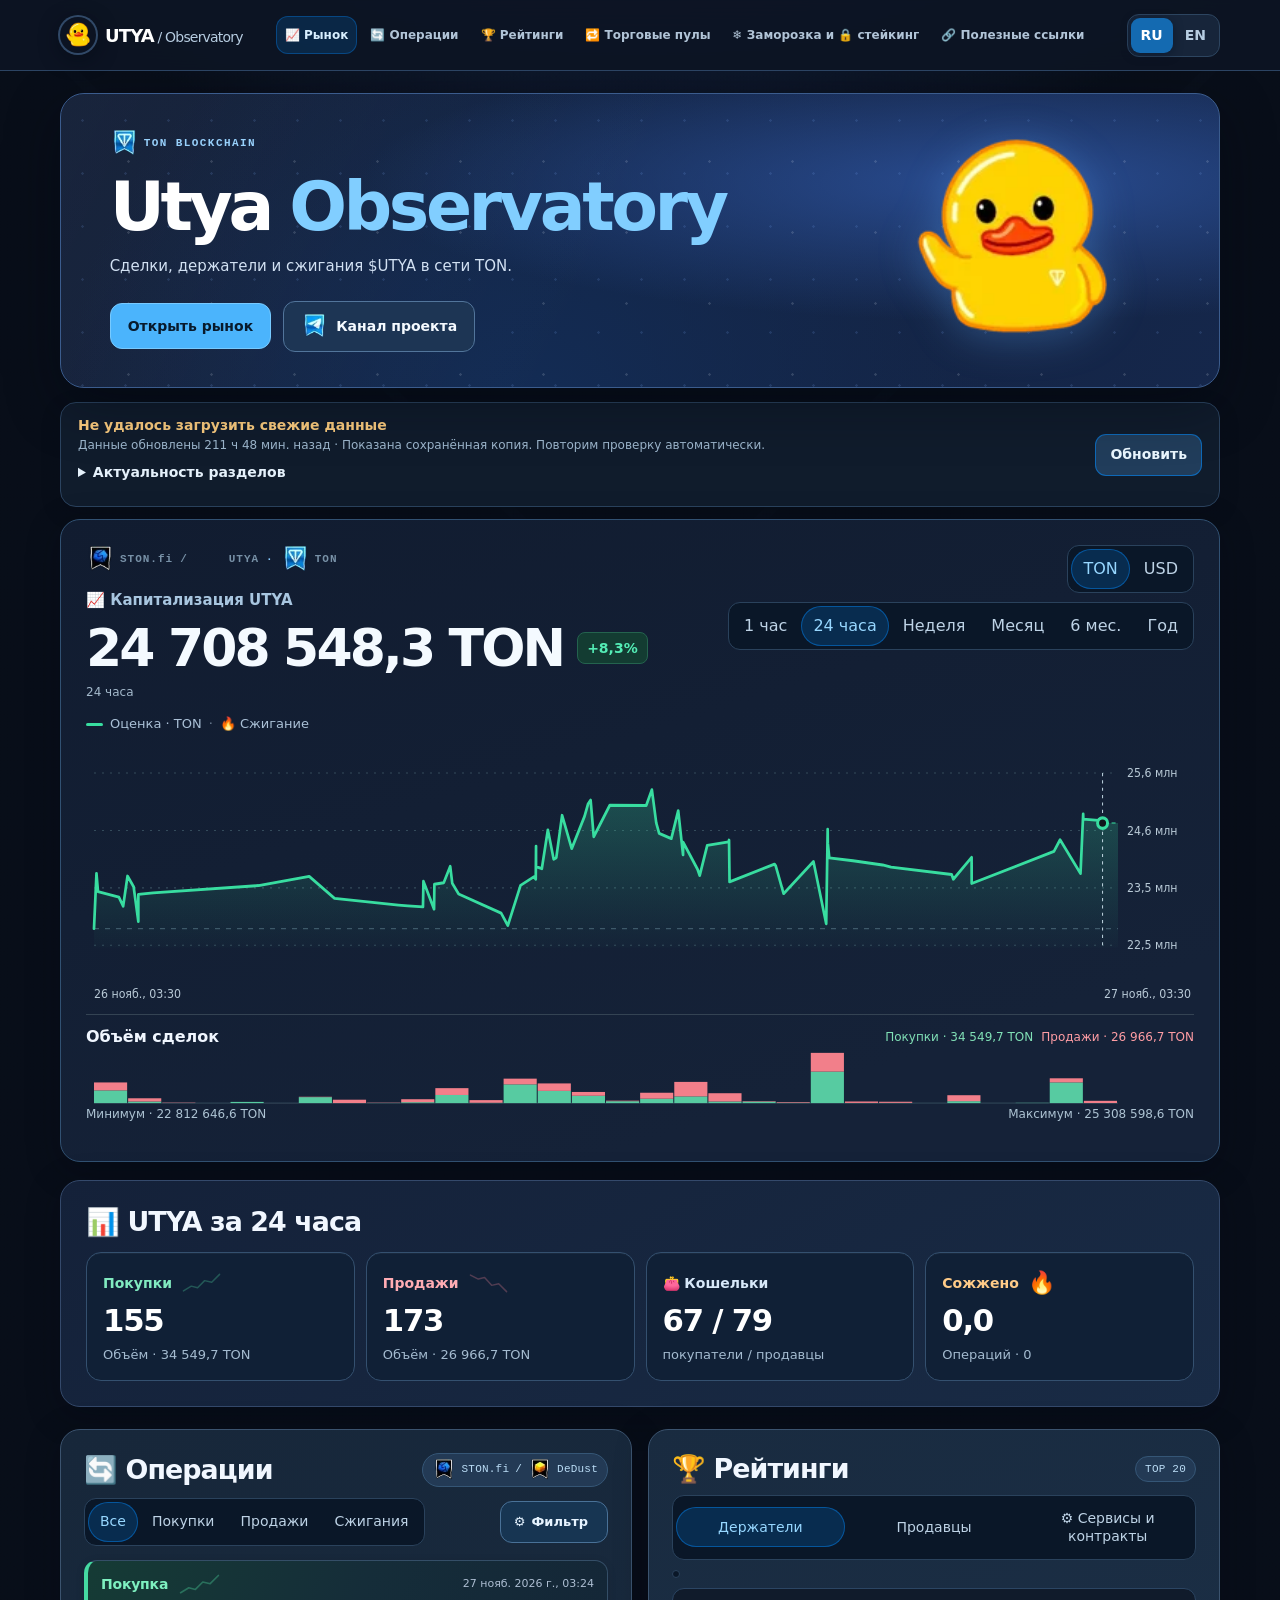
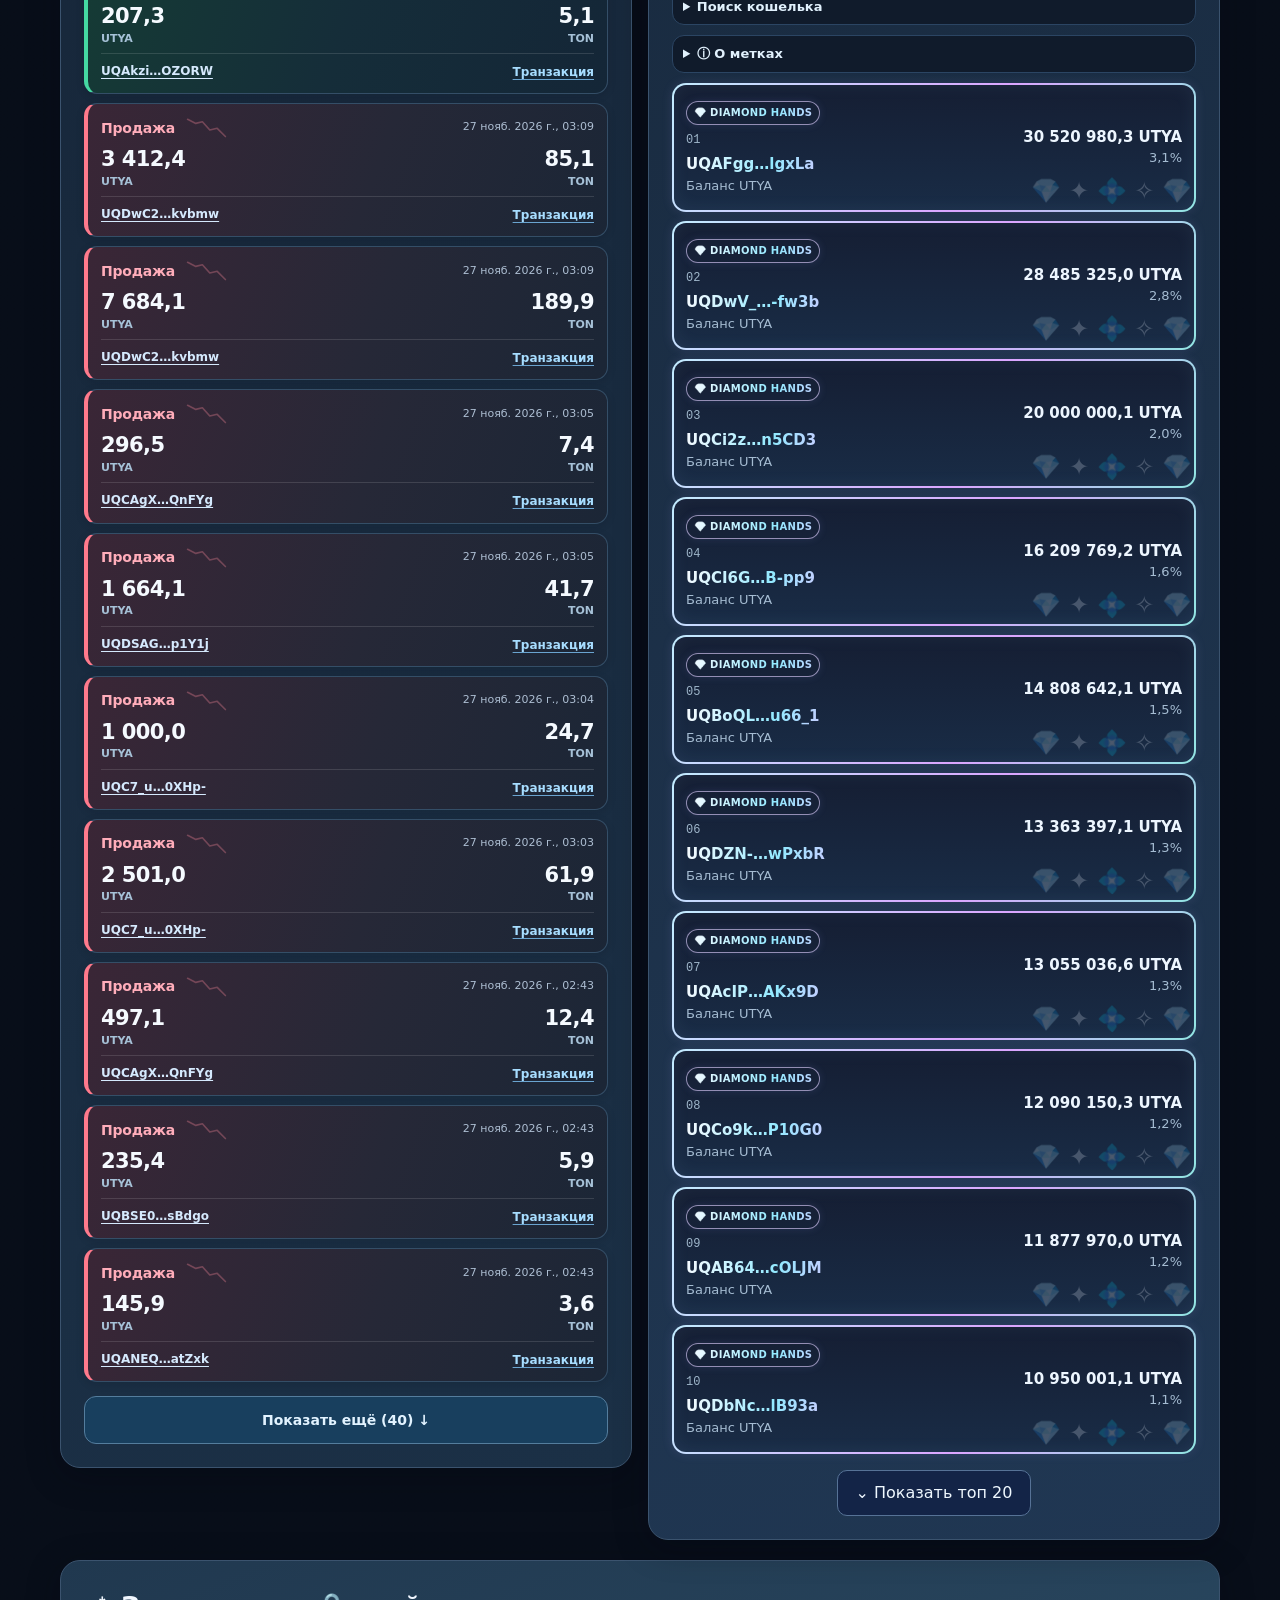
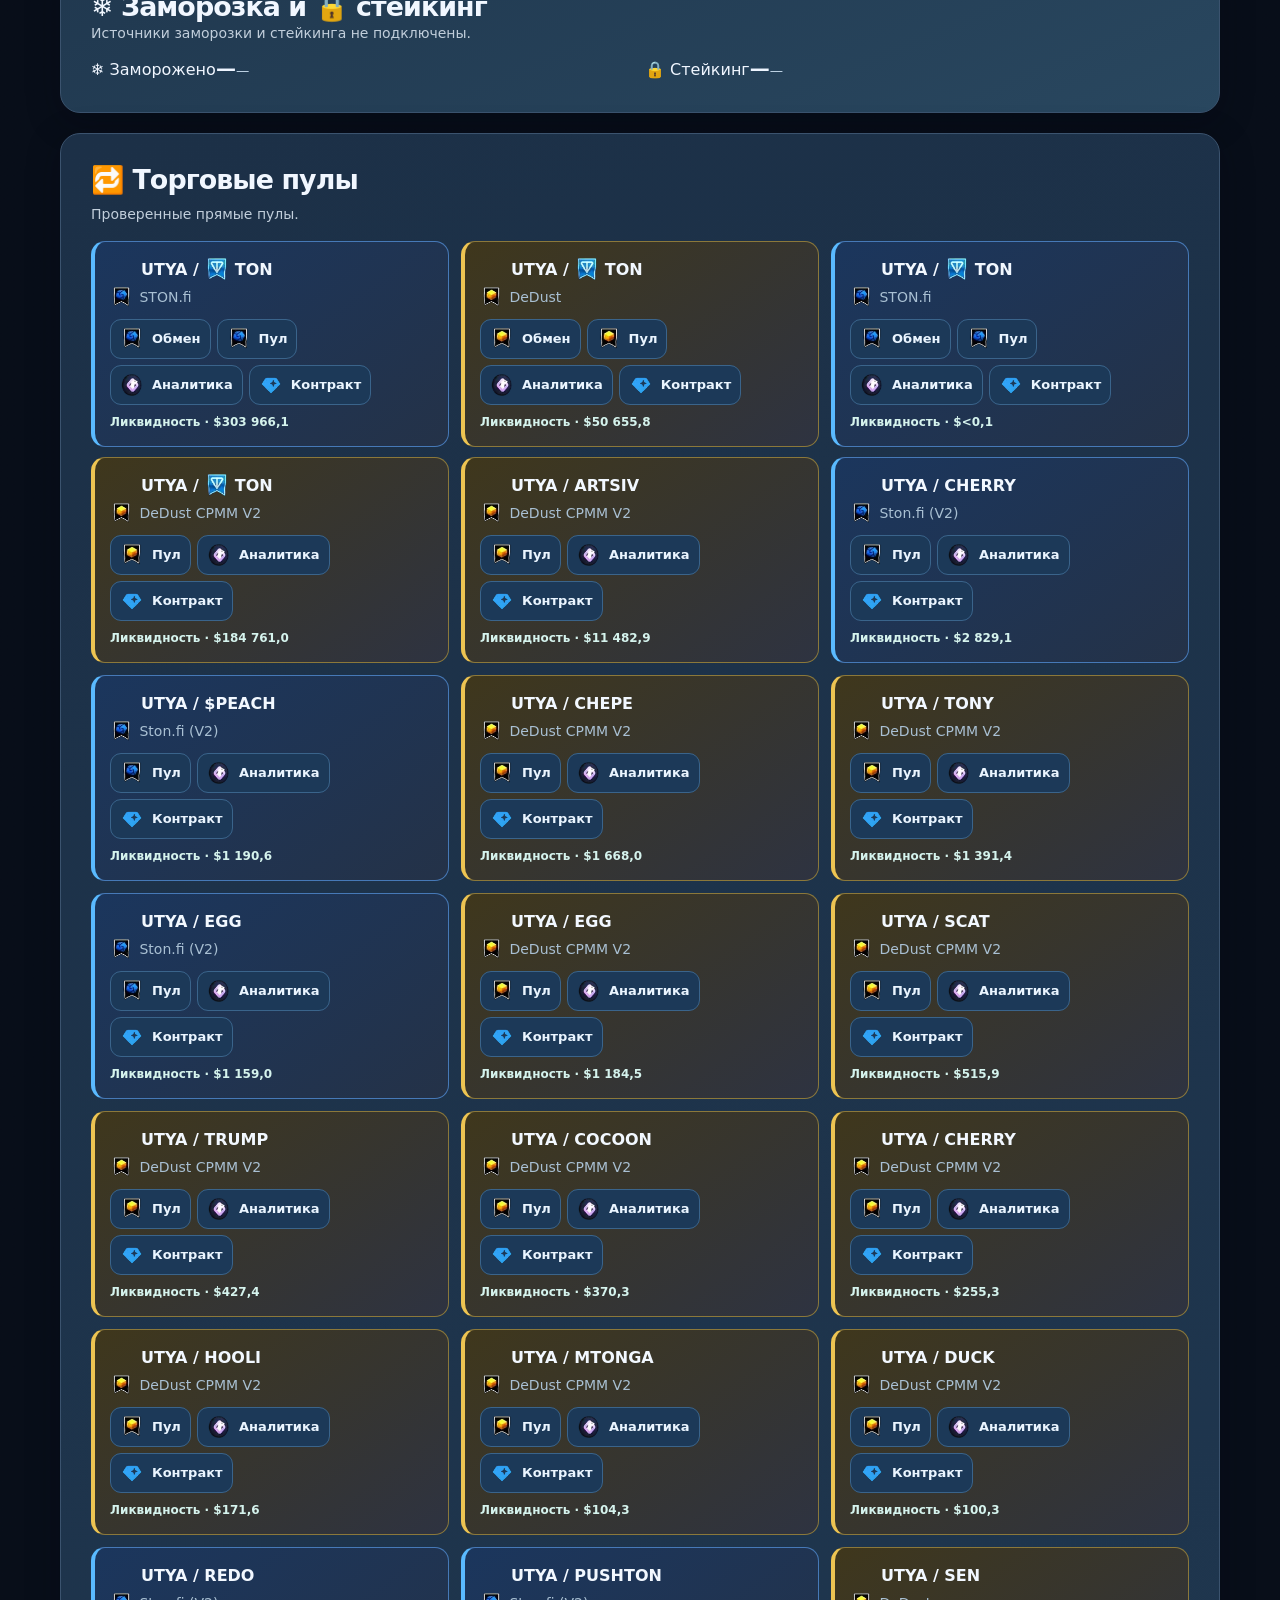
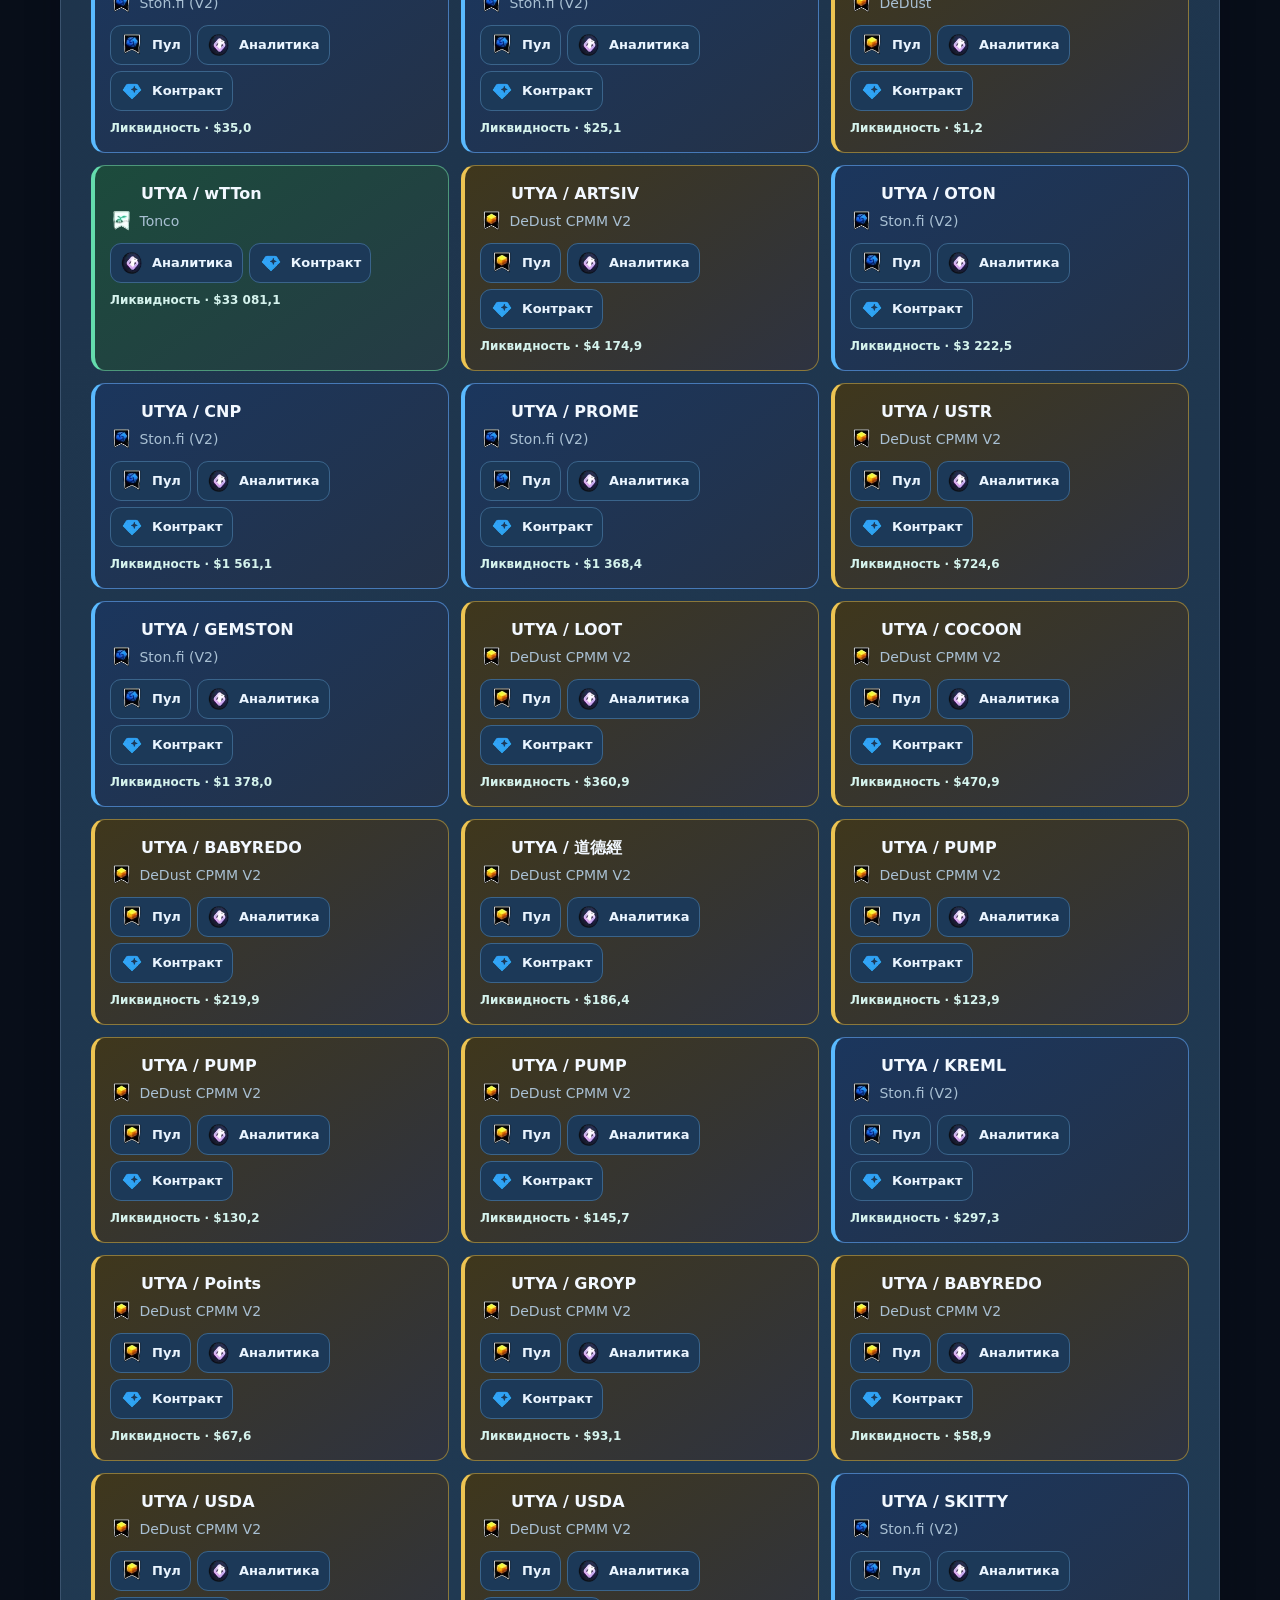
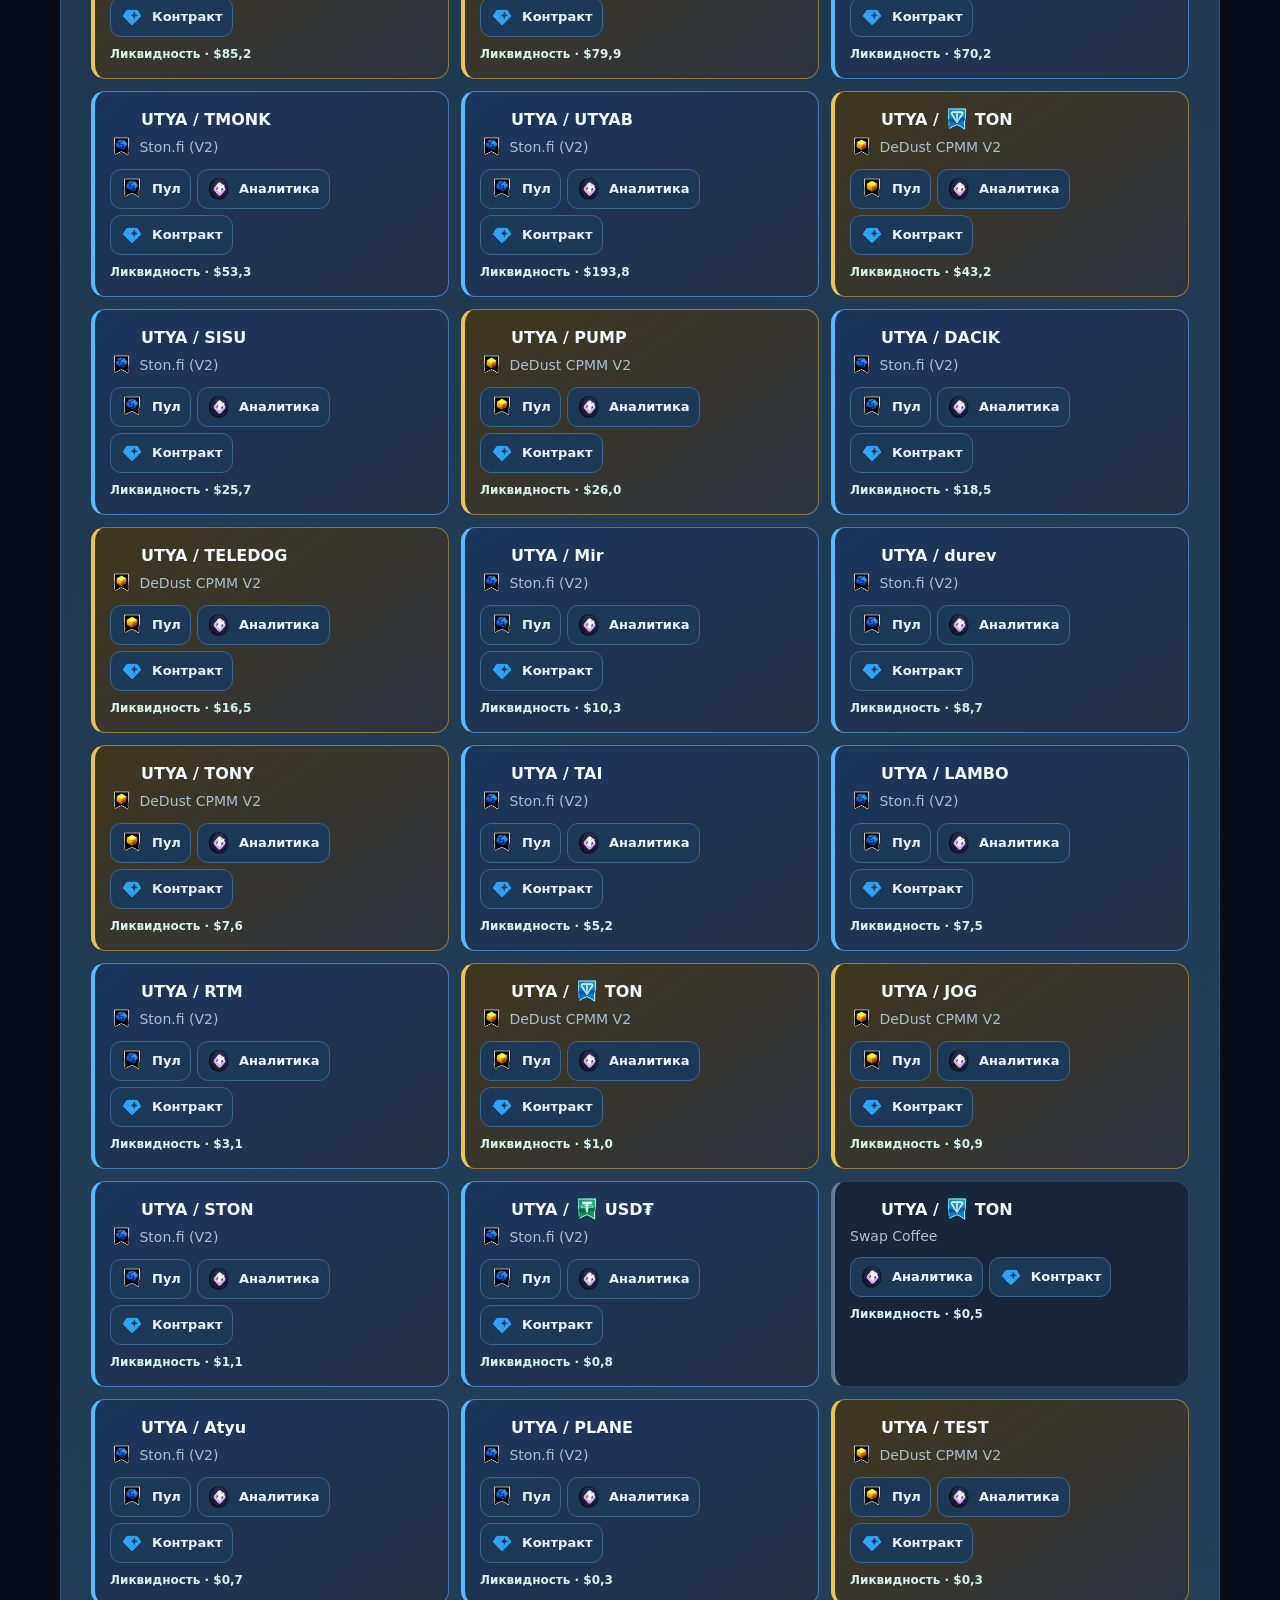
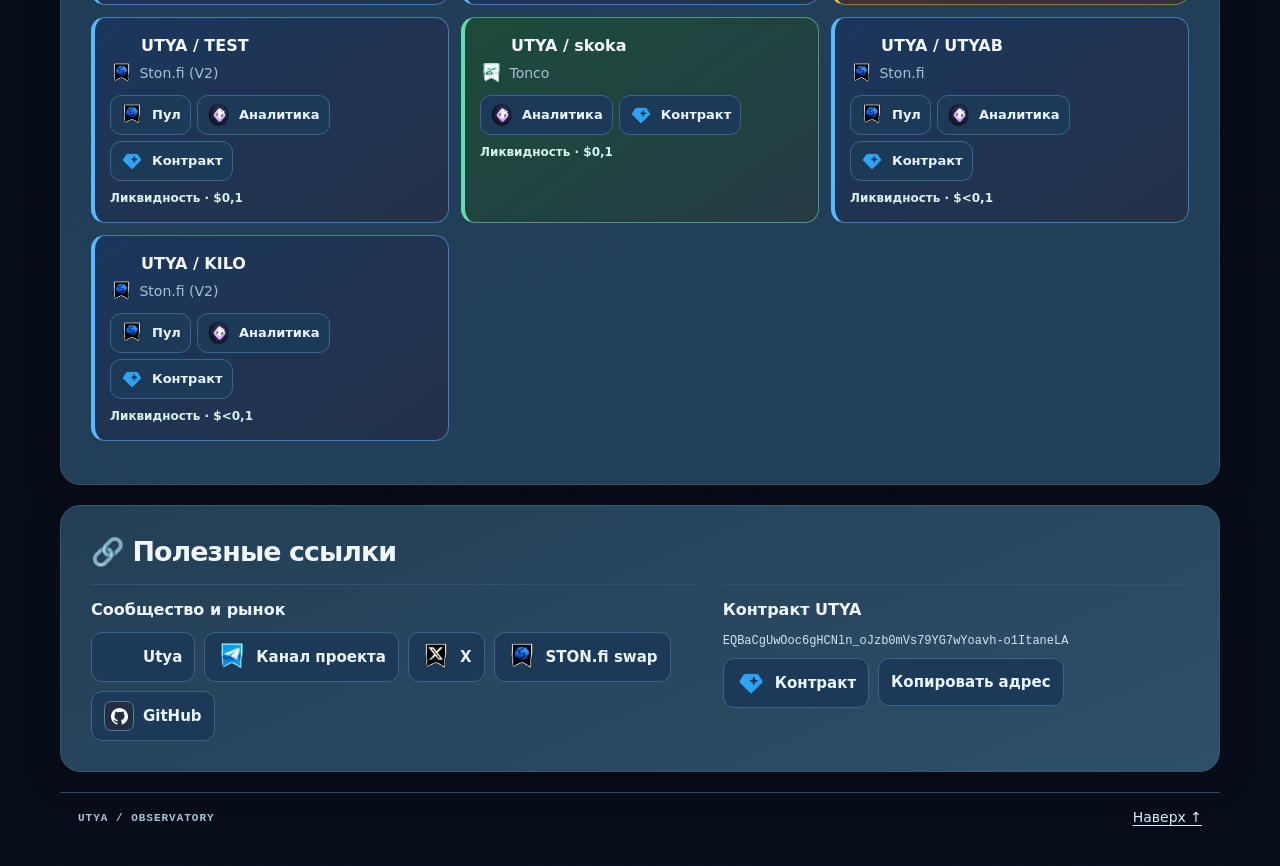
==== index.html @ 38c17029 "Fix UTYA root publication bundle and snapshot exports" ====
<!doctype html>
<html lang="ru"><head>
<meta charset="utf-8"><meta name="viewport" content="width=device-width,initial-scale=1">
<meta name="theme-color" content="#070d21"><meta name="description" content="UTYA Observatory — сделки STON.fi и DeDust, держатели и подтверждённые сжигания UTYA в сети TON.">
<title>Utya Observatory</title><style>:root{color-scheme:light;--ink:#101721;--muted:#536372;--paper:#f8fafc;--line:#cbd5df;--blue:#30a1f5;--link:#075d9b;--night:#090b0e;--graphite:#10151c;--green:#1e6b51;--red:#df0000;--orange:#975019;font:16px/1.5 system-ui,-apple-system,BlinkMacSystemFont,"Segoe UI",sans-serif;color:var(--ink);background:var(--night)}
*{box-sizing:border-box}
[hidden]{display:none!important}
html{scroll-behavior:smooth;scroll-padding-top:82px}
body{margin:0;background:var(--night)}
.wrap{width:min(1220px,calc(100% - 64px));margin-inline:auto}
h1,h2,h3,p{margin:0}
a{color:var(--link);text-underline-offset:3px}
a:hover{text-decoration:underline}
button{font:inherit;color:inherit;cursor:pointer}
a:focus-visible,button:focus-visible,summary:focus-visible,#plot svg:focus-visible{outline:3px solid #5692db;outline-offset:2px}
header{position:sticky;top:0;z-index:5;background:#090b0ef5;border-bottom:1px solid #283541;color:#f5f8fc}
.nav,.brand,nav,.langs,.tabs,.smallTabs,.introLinks,.eyebrow,.sectionHeading,.chartCaption,footer,.graphTop{display:flex;align-items:center}
.nav{min-height:65px;gap:20px;justify-content:space-between}
.brand{gap:9px;color:#fff;text-decoration:none}
.brand svg{width:36px;height:36px}
.brand strong{font-size:19px;letter-spacing:-.055em}
.brand span{font-weight:500;color:#c3cbd5}
.brand:hover{text-decoration:none}
nav{gap:5px}
nav a,.langs button{font-size:14px;font-weight:650}
nav a{color:#b4c0ce;padding:9px 11px;text-decoration:none;border-radius:8px}
nav a.on,nav a:hover{color:white;background:#203347;text-decoration:none}
.langs,.tabs,.smallTabs{background:#e5edf4;border-radius:10px;padding:3px;gap:2px;width:fit-content;max-width:100%;flex-wrap:wrap}
.langs button,.tabs button,.smallTabs button{border:none;padding:7px 10px;background:transparent;color:#364c61;border-radius:7px;line-height:1.35}
.langs .on,.tabs .on,.smallTabs .on{background:#114c79;color:white}
.hero{margin:20px 0 16px;position:relative;isolation:isolate;overflow:hidden;display:flex;align-items:center;min-height:192px;border-radius:20px;border:1px solid #293746;background:radial-gradient(ellipse at 88% 70%,#153650 0%,transparent 53%),#0b0d10;color:#fff}
.herotext{position:relative;z-index:1;padding:27px clamp(20px,3vw,44px);max-width:66%}
.eyebrow,.tag,footer>span{font-family:ui-monospace,Consolas,monospace;font-size:11px;font-weight:650;letter-spacing:.09em}
.eyebrow{gap:8px}
.eyebrow i{width:7px;height:7px;background:#468ec6;border-radius:50%}
.hero .eyebrow{color:#b9c9d9}
.hero .eyebrow i{background:var(--blue)}
h1{font-size:clamp(38px,4.6vw,68px);letter-spacing:-.07em;line-height:1.05;margin:7px 0 8px}
h1 em{font-family:Georgia,"Times New Roman",serif;font-weight:normal;letter-spacing:-.055em;color:#a1d6ff}
.hero p{color:#c9d5e1;font-size:15px}
.heroArt{position:absolute;inset:0 0 0 auto;width:41%;display:grid;align-items:center;pointer-events:none}
.heroArt svg{width:100%;height:100%;max-height:250px}
.introLinks{margin-top:17px;gap:10px}
.introLinks a,.more{border:1px solid #9daebf;border-radius:8px;padding:7px 12px;text-decoration:none;font-weight:650;font-size:14px}
.introLinks a{color:#f0f6ff;border-color:#536779}
.introLinks a:first-child{color:#081624;background:var(--blue);border-color:var(--blue)}
.introLinks a:hover,.more:hover{box-shadow:inset 0 0 0 1px currentColor}
.panel{background:var(--paper);border:1px solid var(--line);border-radius:17px;padding:clamp(16px,2vw,25px);min-width:0}
.graphTop,.sectionHeading,footer{justify-content:space-between;gap:12px}
.graphTop{align-items:flex-start}
.graph .eyebrow{color:#b6c8d9}
.graph .eyebrow span{color:#7891a7}
.graph h2{font-weight:550;color:var(--muted);font-size:16px;margin-top:12px}
.price{font-size:clamp(27px,3.2vw,44px);line-height:1.12;letter-spacing:-.05em;font-variant-numeric:tabular-nums;font-weight:730}
.chartCaption{font-size:13px;color:var(--muted);gap:7px;margin-top:13px}
.lineKey{width:17px;height:3px;border-radius:3px;background:var(--blue)}
.sep{color:#6f8196}
#plot{margin:6px 0;min-height:183px}
#plot svg{width:100%;height:183px;display:block;touch-action:pan-y}
#plot text{font:11px system-ui,sans-serif;fill:#b6c6d6}
.marker{cursor:pointer}
.marker:focus{outline:2px solid var(--orange)}
#readout{font-size:14px;font-variant-numeric:tabular-nums;min-height:24px;color:var(--ink)}
.note,.description,.resources p{font-size:14px;color:var(--muted);overflow-wrap:anywhere}
.note{font-size:12px}
.description{margin:8px 0}
.summary{margin:18px 0 22px}
.summary h2,.panel h2:not(.graph h2){font-size:clamp(20px,2.1vw,27px);letter-spacing:-.045em;line-height:1.2}
.summary .sectionHeading{margin-bottom:9px}
.tag{color:#3e5061;background:#e2ebf4;border-radius:20px;padding:4px 9px;white-space:nowrap;font-weight:500;letter-spacing:.02em}
#stats{display:grid;grid-template-columns:repeat(4,minmax(0,1fr));gap:10px}
.stat{background:var(--paper);border:1px solid var(--line);border-radius:13px;padding:13px 15px;min-width:0}
.stat b,.stat small,.stat span{display:block}
.stat b{font-size:clamp(20px,2.1vw,31px);line-height:1.3;font-variant-numeric:tabular-nums;overflow-wrap:anywhere;letter-spacing:-.04em}
.stat small{font-size:13px;color:var(--muted)}
.stat span{font-size:14px;font-weight:670}
.buy{color:var(--green)}
.sell{color:var(--red)}
.burn{color:var(--orange)}
.columns{display:grid;grid-template-columns:1fr 1fr;gap:16px;align-items:start}
.columns .tabs{margin:10px 0}
.columns .tabs button,.smallTabs button{font-size:14px}
.smallTabs:not(:empty){margin-bottom:8px}
#feedNote,#rankNote{margin-bottom:8px}
.row{display:grid;grid-template-columns:minmax(0,1fr) auto;gap:10px;border-top:1px solid #dce3eb;padding:10px 0;align-items:center}
.row>div{min-width:0}
.row>div:last-child{text-align:right}
.row b,.row small{display:block;font-variant-numeric:tabular-nums}
.row small{color:var(--muted);font-size:13px}
.row a{overflow-wrap:anywhere}
.row b{font-size:15px;line-height:1.45}
.row .badge{display:inline-block;padding:1px 6px;font-size:12px;border-radius:5px;margin-right:6px}
.badge.buy{background:#e0f3e8}
.badge.sell{background:var(--red);color:white}
.badge.burn{background:#ffead4}
.position{color:var(--muted);font:12px ui-monospace,monospace;margin-right:8px}
.empty{padding:16px 0;color:var(--muted)}
.more{background:#eaf1f7;color:#144b72}
.more[hidden]{display:none}
#more{margin-top:8px;width:100%}
.resources{margin:20px 0}
.resourcesGrid{display:grid;grid-template-columns:1.15fr 1.2fr 1fr;gap:24px;margin-top:16px}
.resources h3{font-size:16px;margin-bottom:6px}
.resourceList{display:flex;gap:8px 13px;flex-wrap:wrap}
.resourceList,.contract{margin-top:8px;font-size:14px}
.contract{display:block;overflow-wrap:anywhere;font-family:ui-monospace,monospace;margin-bottom:10px}
.resourcesGrid article{min-width:0}
summary{cursor:pointer;font-weight:600}
footer{padding:16px 0 25px}
footer a{font-size:14px}
@media(max-width:800px){.wrap{width:calc(100% - 28px)}
.nav{display:grid;grid-template-columns:1fr auto;gap:0;padding-top:6px}
.langs{grid-column:2;grid-row:1}
.brand{grid-column:1;grid-row:1}
nav{grid-column:1/-1;justify-content:space-between;gap:0}
nav a{padding:7px 5px;font-size:13px}
html{scroll-padding-top:98px}
.columns{grid-template-columns:1fr}
.heroArt{width:35%;opacity:.82}
.herotext{max-width:73%;padding:19px}
.hero{min-height:180px}
.graphTop{flex-wrap:wrap}
.resourcesGrid{grid-template-columns:1fr 1fr}

#stats{grid-template-columns:repeat(2,minmax(0,1fr))}}
@media(max-width:500px){.wrap{width:calc(100% - 20px)}
.hero{margin-top:10px}
.herotext{max-width:100%;padding:16px}
.heroArt{width:35%;inset:auto 0 0 auto;height:78px}
.hero p{max-width:96%;font-size:14px}
.introLinks{max-width:76%;gap:6px;flex-wrap:wrap}
.introLinks a{font-size:13px;padding:6px 8px}
.graphTop{gap:10px}
.tabs button{padding:6px 8px}
.stat{padding:10px}
.stat small{font-size:12px}
.row{gap:3px}
.row b{font-size:14px}
.row small{font-size:12px}
.resourcesGrid{grid-template-columns:1fr;gap:15px}
.resourcesGrid article+article{border-top:1px solid var(--line);padding-top:12px}}
@media(prefers-reduced-motion:reduce){html{scroll-behavior:auto}}

.walletLegend{font-size:13px;color:var(--muted);margin:4px 0}
.walletIdentity{display:inline-flex;align-items:baseline;flex-wrap:wrap;gap:2px 6px;max-width:100%;vertical-align:baseline}
.row .walletAddress{font-weight:700;text-decoration:underline;text-decoration-thickness:1px;text-underline-offset:3px}
.row .walletAddress.buy,.walletRole.buy{color:#126042}
.row .walletAddress.sell,.walletRole.sell{color:#df0000}
.row .walletAddress.burn,.walletRole.burn{color:#874305}
.row .walletAddress.neutral{color:#51615c}
.walletRole{font-size:11px;font-weight:600}
:is(.row,.walletResult) .domainBadge{font:600 11px/1.4 system-ui,sans-serif;letter-spacing:0;padding:2px 6px;border-radius:5px;overflow-wrap:anywhere;max-width:100%;display:inline-block}
.domainBadge.digits{color:#482e00;background:linear-gradient(110deg,#ffcc00 12%,#ffe173 34%,#fff9c0 46%,#ffd700 57%,#efb000 84%);background-size:220% 100%;border:1px solid #a37b00;animation:projectGold 4s ease-in-out infinite alternate}
details.domainDetails{display:inline-block;border:0;padding:0;font-size:12px;font-weight:500;width:100%}
details.domainDetails summary{color:var(--muted);font-size:11px}
#rank .position{vertical-align:top}
.onlyBadges{display:flex;align-items:center;gap:7px;font-size:13px;font-weight:600;margin:4px 0 7px;cursor:pointer}
.onlyBadges input{width:16px;height:16px;accent-color:var(--link)}


@keyframes projectGold{from{background-position:0% 50%}
to{background-position:100% 50%}}
@media(prefers-reduced-motion:reduce){.domainBadge.digits{animation:none}}
footer>span{color:#f5f8ff}
footer a{color:#dcebf8}
.price{overflow-wrap:break-word}

/* Make the chart and header dark; financial rows retain their semantic colours. */
.langs,.graph .tabs{background:#202a35}
.langs button,.graph .tabs button{color:#c3cfdb}
.langs .on,.graph .tabs .on{background:var(--blue);color:#071421}
.graph{--ink:#f5f8fc;--muted:#b2c0cd;color:var(--ink);background:var(--graphite);border-color:#283747}
.graph #readout a{color:#86caff}
.graph #plot svg{height:205px}
.brand:hover,.introLinks a:hover{color:#fff}
.introLinks a:first-child:hover{color:#081624}

.wrap{width:min(1180px,calc(100% - 88px))}
.hero{background:linear-gradient(165deg,#080a0d 22%,#10151c 100%)}
.graph,.summary{background:linear-gradient(180deg,#10151c,#152332);border:1px solid #374b5b}
.summary{background:linear-gradient(180deg,#152332,#172b3c);padding:clamp(16px,2vw,25px);border-radius:17px;color:#f4f8ff}
.summary .sectionHeading{margin-bottom:14px}
.stat{background:linear-gradient(145deg,#131d28,#1e3041);border:1px solid #3d5363}
.stat small{color:#b9c8d5}
.stat span.buy,.stat span.sell,.stat span.burn{display:inline-block;border-radius:5px;background:linear-gradient(120deg,#d8e5eb,#c1d4df);padding:1px 6px}
.columns .panel,.resources{--ink:#f3f7fc;--muted:#c1cedb;--link:#a6daff;--line:#435a6a;color:var(--ink);border-color:#3b5264}
.columns .panel{background:linear-gradient(180deg,#172b3c,#1a3b51)}
.columns .tabs,.columns .smallTabs{background:#0e1c29}
.columns .tabs button,.columns .smallTabs button{color:#cbd9e7}
.columns .tabs .on,.columns .smallTabs .on{background:#265a7d;color:#fff}
.row{border-color:#435666}
.position{color:#c1cedb}
.tag{background:#233f54;color:#d1e6f6}
.row .walletIdentity{background:linear-gradient(125deg,#d8e5eb,#c1d4df);border-radius:7px;padding:3px 6px}
.domainDetails summary{color:#354d62!important}
.domainDetails span{color:#223847}
#more,.resourceList>a,.resourceList>button{color:#f3f8ff;background:#15496b;border:1px solid #6289a3}
.resources{background:linear-gradient(180deg,#1a3b51,#20475e);padding:clamp(18px,2.5vw,30px)}
.resourcesGrid{grid-template-columns:1.3fr 1fr;gap:clamp(14px,2vw,26px)}
.resourcesGrid article{border-top:1px solid #7190a3;padding-top:13px}
.resources h3{margin-bottom:10px}
.resourceList{display:grid;grid-template-columns:1fr;gap:7px}
.resourceList>a,.resourceList>button{display:flex;align-items:center;justify-content:space-between;gap:6px;min-height:42px;padding:8px 12px;border-radius:7px;text-align:left;font:650 14px/1.35 system-ui,sans-serif;text-decoration:none;cursor:pointer}
.resourceList>a:hover,.resourceList>button:hover,#more:hover{background:#1b5c82;border-color:#aedfff}
.resources .contract{color:#d1e4f2;margin:6px 0;word-break:break-all}
footer{background:#090c10;border-top:1px solid #405362;padding:14px 18px;margin-bottom:14px;border-radius:8px}
@media(min-width:1000px){.resourcesGrid article:first-child .resourceList{grid-template-columns:repeat(2,minmax(0,1fr))}}
@media(max-width:800px){.wrap{width:calc(100% - 34px)}.resourcesGrid{grid-template-columns:1fr 1fr}}
@media(max-width:500px){.wrap{width:calc(100% - 22px)}.resourcesGrid{grid-template-columns:1fr}.resourcesGrid article+article{border-color:#7190a3}}

/* Draw external-link arrows without relying on a font glyph. */
.resourceList>a::after,.introLinks a[href^="https:"]::after,.row a:not(.walletAddress)::after{content:"";display:inline-block;width:8px;height:8px;flex-shrink:0;margin-left:6px;border-top:1.5px solid currentColor;border-right:1.5px solid currentColor;background:linear-gradient(135deg,transparent 43%,currentColor 46%,currentColor 54%,transparent 57%);vertical-align:1px}

.syncBar{display:flex;align-items:center;justify-content:space-between;gap:14px;margin:0 0 12px;padding:12px 18px;background:#101b27;border:1px solid #374b5b;border-radius:12px;color:#e5f1fb}
.syncBar>div{min-width:0}.syncBar p{font-size:14px;font-weight:650}.syncBar small{display:block;color:#b9c8d5;font-size:12px;overflow-wrap:anywhere}.syncBar .syncWarning{color:#ffcf80}
#refreshData{flex-shrink:0;min-height:42px;padding:8px 14px;border:1px solid #6289a3;border-radius:7px;background:#15496b;color:#f3f8ff;font-weight:650;font-size:14px}#refreshData:hover{background:#1b5c82}#refreshData:disabled{opacity:.65;cursor:wait}
@media(max-width:400px){.syncBar{align-items:flex-start;flex-wrap:wrap;padding:12px 14px}.syncBar>div{flex:1 1 175px}}

/* Market cap: native-currency valuation, with an explicit estimation note. */
.graph .price{font-size:clamp(32px,4.2vw,52px);letter-spacing:-.055em;line-height:1.15}
.graph h2{font-size:15px;margin-top:12px;margin-bottom:7px}
.capHeadline{display:flex;align-items:center;gap:14px;flex-wrap:wrap}
.capChange{font:700 14px/1.3 system-ui,sans-serif;padding:6px 9px;border-radius:8px;font-variant-numeric:tabular-nums;white-space:nowrap}
.capChange:empty{display:none}.capPositive{color:#54edb6;background:#133c32;border:1px solid #24634e}.capNegative{color:#ff2020;background:#321419;border:1px solid #7a242a}
#capPeriod{margin-top:5px;color:#a4b9cb}.graph #plot{min-height:250px;margin:18px 0 8px}.graph #plot svg{height:250px}
.graph #plot text{font:11px system-ui,sans-serif;fill:#b8c9d6}
.capRange{display:flex;justify-content:space-between;gap:8px;flex-wrap:wrap;color:#adc3d3;font-size:12px;font-variant-numeric:tabular-nums;margin:0 0 13px}
.graph #readout{background:#0b1723;border:1px solid #2b4354;padding:10px 12px;border-radius:9px;min-height:43px;font-size:13px;margin-bottom:9px}
.capMethod{font-size:11px;line-height:1.5;color:#9db3c4;border-top:1px solid #2b4354;padding-top:10px;margin-top:10px;max-width:850px}
.graph .chartCaption .lineKey{background:var(--chart-colour,#38dda0)}
@media(max-width:500px){.graph .price{font-size:34px}.capHeadline{gap:8px}.graph .graphTop{gap:15px}.graph .tabs{width:100%;justify-content:space-between}.graph .tabs button{padding:8px 6px;font-size:12px}.graph #plot svg{height:240px}.graph #plot{min-height:240px}.graph #readout{font-size:12px}.capMethod{font-size:11px}}
@media(max-width:360px){.graph .tabs{display:grid;grid-template-columns:repeat(3,minmax(0,1fr));gap:3px}.graph .tabs button{width:100%}}

:root{--blue:#75ccff;--project-art:url("[data-uri]");--night:#070d21}
body{background:radial-gradient(ellipse at 78% 0%,#24347b 0%,#111c49 28%,transparent 55%),#070d21}
header{background:#0a1129f5;border-color:#324576}
.brandMark{width:36px;height:36px;border-radius:50%;background:var(--project-art) center/cover}
.hero{min-height:268px;border-color:#435b9c;background:radial-gradient(ellipse at 78% 50%,#2b4696 0%,#182860 34%,transparent 68%),linear-gradient(112deg,#0d1639,#111c49)}
.hero::before{content:"";position:absolute;inset:0;background-image:radial-gradient(circle,#7eaeff 1px,transparent 1.5px),radial-gradient(circle,#eff7ff 1px,transparent 1.5px);background-size:43px 53px,83px 71px;background-position:0 0,26px 32px;opacity:.24;pointer-events:none}
.heroArt{width:40%;height:100%;background:var(--project-art) center / auto 88% no-repeat;filter:drop-shadow(0 0 20px #60b5ff60);border-radius:50%}
.hero h1 em{color:#89ceff}
.graph{background:linear-gradient(180deg,#101936,#151f43);border-color:#394b80}
.summary{background:linear-gradient(180deg,#182649,#202d55);border-color:#435480}
.columns .panel{background:linear-gradient(180deg,#192847,#1e3659)}
.resources{background:linear-gradient(180deg,#192b4b,#1b345a)}
.graphControls{display:grid;gap:10px;justify-items:end;min-width:0}
.row.trade-buy{border-left:3px solid #4cce9f;padding-left:8px;background:#14564832}
.row.trade-sell{border-left:3px solid #fb6b76;padding-left:8px;background:#7c223532}
.row.trade-burn{border-left:3px solid #e7ae57;padding-left:8px}
@media(max-width:800px){.graphControls{justify-items:start}}
@media(max-width:590px){
 .hero{min-height:210px}.heroArt{width:32%;height:auto;inset:12px 12px auto auto;aspect-ratio:1;opacity:1;background-size:contain}
 .herotext{max-width:76%}.hero h1{font-size:clamp(32px,7.5vw,47px)}.hero h1 em{display:block}
 .hero p{max-width:100%}.introLinks{max-width:100%}.graphControls{width:100%}.graph #currency{display:flex;width:auto}
}

#activity,#wallets,#pools{background:#141b27;border-color:#303a4a}
#activity .row,#wallets .row{background:transparent;border-color:#303a4a;border-left:0;padding-left:0}
#activity .row .walletIdentity,#wallets .row .walletIdentity{background:none;padding:0;column-gap:6px;row-gap:4px}
.columns .walletIdentity .walletAddress{background:none;padding:0}
.columns .row .walletAddress{color:#d6e2f0}
.columns .walletRole.buy,.columns .badge.buy{color:#85e6bc;background:none}
.columns .walletRole.sell,.columns .badge.sell{color:#ff9a9f;background:none}
.columns .walletRole.burn,.columns .badge.burn{color:#f1bd7d;background:none}
.columns .domainDetails summary,.columns .domainDetails span{color:#becbd9!important}
.columns :is(.row,.walletResult) .projectBadges{display:flex;flex-wrap:wrap;gap:5px;width:100%;align-items:center}
.columns :is(.row,.walletResult) .projectBadge{--badge-edge:#53627b;display:inline-flex;align-items:center;gap:4px;padding:2px 6px;border:1px solid var(--badge-edge);border-radius:6px;background:#202939;text-decoration:none;color:#eaf1fb;font:650 11px/1.35 system-ui,sans-serif;min-height:26px;max-width:100%}
.columns :is(.row,.walletResult) .projectBadge:hover{text-decoration:underline}
.columns :is(.row,.walletResult) .projectBadge::after{display:none}
.projectBadge img{display:block;width:18px;height:18px;object-fit:contain;border-radius:3px}
.columns :is(.row,.walletResult) .projectBadge.staking{padding-inline:4px;--badge-edge:#6c93cb}
.columns :is(.row,.walletResult) .projectBadge.vnuk{--badge-edge:#8f606f;color:#ffc8d4}
.columns :is(.row,.walletResult) .projectBadge.author{border-color:transparent;background:linear-gradient(#202939,#202939) padding-box,linear-gradient(105deg,#508eff,#dce5ee,#508eff) border-box;background-size:100% 100%,200% 100%;animation:projectBadgeGlow 5s ease-in-out infinite alternate}
.columns :is(.row,.walletResult) .projectBadge.joystick{--badge-edge:#9164ac}
.columns :is(.row,.walletResult) .projectBadge.phoenix{--badge-edge:#a86a36}
.projectBadge.joystick span,.projectBadge.phoenix span{background:linear-gradient(90deg,var(--badge-color),#ffe182,var(--badge-color));background-size:210% 100%;background-clip:text;color:transparent;animation:projectBadgeGlow 5s ease-in-out infinite alternate}
.projectBadge.joystick{--badge-color:#e3a6ff}
.projectBadge.phoenix{--badge-color:#ff9862}
@keyframes projectBadgeGlow{to{background-position:100% 0}}
@media(prefers-reduced-motion:reduce){.columns :is(.row,.walletResult) .projectBadge.author,.projectBadge.joystick span,.projectBadge.phoenix span{animation:none}}
#pools [lang="en"],html[lang="en"] #pools [lang="ru"]{display:none}
html[lang="en"] #pools [lang="en"]{display:inline}
#pools .poolIntro{margin:8px 0 16px}
#pools .poolGrid{display:grid;grid-template-columns:repeat(3,minmax(0,1fr));gap:10px}
#pools .poolCard{min-width:0;background:#1c2636;border:1px solid #39475b;border-radius:10px;padding:12px}
#pools .poolCard h3{margin:0 0 3px}
#pools .poolCard p{margin:0}
#pools .poolActions{display:flex;flex-wrap:wrap;gap:6px;margin-top:10px}
#pools .poolActions a{display:inline-flex;align-items:center;min-height:38px;padding:5px 9px;color:#edf5ff;background:#22344c;border:1px solid #586d88;border-radius:7px;font-size:13px;font-weight:650;text-decoration:none}
#pools .poolActions a:hover{background:#304963;text-decoration:underline}
#pools .poolRoute,#pools .poolTiny{margin-top:16px;padding-top:13px;border-top:1px solid #39475b}
#pools #discoveredPools{margin-top:10px}
#pools .poolCard .poolLiquidity{margin-top:8px;font-size:12px;overflow-wrap:anywhere}
#pools .poolCard h3{overflow-wrap:anywhere}
#pools .poolRoute h3{margin:0 0 4px}
#pools .poolRoute .poolCard{margin-top:9px;max-width:440px}
#pools .poolTiny .poolGrid{margin-top:10px}
#pools .poolSources{margin-top:13px;font-size:12px}
@media(max-width:800px){#pools .poolGrid{grid-template-columns:repeat(2,minmax(0,1fr))}}
@media(max-width:500px){#pools .poolGrid{grid-template-columns:minmax(0,1fr)}}

.columns :is(.row,.walletResult) .projectBadge.og{border-color:#a887c2;background:#222033}
.columns :is(.row,.walletResult) .projectBadge.fragmentNumber{--badge-edge:#cc7cdb;background:#78348b;color:#fff;font-weight:800;white-space:nowrap}
.projectBadge.og span{background:linear-gradient(90deg,#cbff69,#f3a5ff,#cbff69);background-size:210% 100%;background-clip:text;color:transparent;animation:projectBadgeGlow 4s ease-in-out infinite alternate;font-weight:800}
.columns :is(.row,.walletResult) .projectBadge.burner{border-color:#966237;padding-inline:4px}
.columns :is(.row,.walletResult) .projectBadge.blueNft{border-color:#3881a9;padding-inline:4px}
.operationRow .opMobile,.operationRow .opToggle{display:none}
#feed .operationRow .opDesktop a{display:inline-block}
@media(prefers-reduced-motion:reduce){.projectBadge.og span{animation:none}}
@media(max-width:640px){
 #feed .operationRow{grid-template-columns:minmax(0,1fr) minmax(0,auto) 28px;align-items:start;column-gap:4px;padding:8px 0}
 #feed .operationRow .opDesktop{display:none}
 #feed .operationRow>div:nth-child(2){align-self:start}
 #feed .operationRow .opMobile:not([hidden]){display:block;grid-column:1/-1;text-align:left;padding:2px 0 4px}
 #feed .operationRow .opToggle{display:grid;place-items:center;width:28px;min-height:32px;padding:0;background:none;border:0;color:#b8d3ec;cursor:pointer}
 .opToggle span{width:7px;height:7px;border-right:2px solid;border-bottom:2px solid;transform:rotate(45deg)}
 .opToggle[aria-expanded="true"] span{transform:rotate(225deg)}
}

body{background:linear-gradient(#070b16bb,#070b16cf),url("[data-uri]") center top/cover fixed,#070b16}
.supplyGrid{display:grid;grid-template-columns:repeat(2,minmax(0,1fr));gap:10px;margin-top:12px}
.supplyGrid a{display:grid;gap:4px;padding:12px;border:1px solid #39475b;border-radius:10px;background:#1c2636;text-decoration:none;min-width:0}
.supplyGrid a:hover{border-color:#7db5e6}
.supplyGrid strong{font-size:clamp(1rem,3vw,1.35rem);color:#eef5ff;overflow-wrap:anywhere}
.supplyGrid small{color:#afbfce}
@media(max-width:440px){.supplyGrid{grid-template-columns:1fr}body{background-attachment:scroll;background-size:auto,auto 1100px}}

.volumeBlock{margin-top:12px;border-top:1px solid #344353;padding-top:10px}
.volumeHeading,.volumeKeys,.tradeSize,.walletSearchForm{display:flex;align-items:center;gap:8px;flex-wrap:wrap}
.volumeHeading{justify-content:space-between}
.volumeKeys,.tradeSize{font-size:12px}
.volumeKeys span:first-child,.rankMove.gained{color:#80e0b6}
.volumeKeys span:last-child,.rankMove.lost{color:#ff9da4}
#tradeVolume svg{display:block;width:100%;height:56px}
.tradeSize{margin:8px 0;color:#bdcbd8}
.tradeSize label{display:inline-flex;align-items:center;gap:6px}
.tradeSize input[type=number],.walletSearchForm input{min-width:0;border:1px solid #53637a;border-radius:7px;background:#161f2b;color:#eaf1fb;padding:6px 8px;font:inherit}
.tradeSize input[type=number]{width:6em}
#rank .position,.walletResult .position{display:inline-flex;align-items:baseline;gap:4px}
.rankMove{font-size:10px;white-space:nowrap}
.walletSearch,.badgeLegend{margin:10px 0;border:1px solid #39475b;border-radius:8px;padding:8px 10px}
.walletSearch summary,.badgeLegend summary{cursor:pointer;color:#d6e2f0;font-size:13px;font-weight:650}
.walletSearchForm{margin-top:9px}
.walletSearchForm input{flex:1 1 145px}
.walletSearchForm button{padding:6px 9px;border:1px solid #52637b;border-radius:7px;background:#243249;color:#eaf1fb;cursor:pointer}
.walletResult{margin-top:9px;overflow-wrap:anywhere}
.walletResult h3,.walletResult h4,.walletResult p{margin:6px 0}
.walletResult ul,.badgeLegend dl{padding-left:0;margin:8px 0 0;font-size:12px}
.walletResult li{margin-left:15px;padding-top:3px}
.badgeLegend dl{display:grid;grid-template-columns:auto 1fr;gap:5px 8px}
.badgeLegend dd{margin:0;color:#bdcbd8}
.columns .projectBadge.arni,.columns .projectBadge.napiwas{border-color:#927fa2}
.columns .projectBadge.arni span,.columns .projectBadge.napiwas .badgeLabel{
 background:linear-gradient(90deg,#70e1dd,#c4b4ff,#ffab94,#ffe39a,#70e1dd);
 background-size:225% 100%;background-clip:text;color:transparent;
 animation:projectBadgeGlow 4.3s ease-in-out infinite alternate
}
.projectBadge .beerIcon{position:relative;display:inline-block;flex:0 0 18px;width:18px;height:18px}
.beerIcon::before,.beerIcon::after{content:"";position:absolute}
.beerIcon::before{left:2px;top:2px;width:10px;height:15px;border:1px solid #ffde99;border-radius:3px 3px 4px 4px;background:linear-gradient(#fff4dc 0 28%,#ffce56 29%,#e4932c 83%,#b36121)}
.beerIcon::after{left:12px;top:6px;width:5px;height:8px;border:2px solid #ffde99;border-left:0;border-radius:0 4px 4px 0}
@media(prefers-reduced-motion:reduce){.columns .projectBadge.arni span,.columns .projectBadge.napiwas .badgeLabel{animation:none}}

.projectBadges .domainDetails{width:auto;max-width:100%;overflow-wrap:anywhere}

/* UTYA / Telegram-inspired Observatory — design layer v1.
   No remote fonts, frameworks, images or runtime dependencies.
   Loaded AFTER the existing stylesheet. Keeps data/JS functionality intact. */
:root{
  color-scheme:dark;
  --tg-bg:#090e18;--tg-surface:#121b2a;--tg-surface2:#192639;
  --tg-elevated:#20344b;--tg-line:#2a405a;--tg-blue:#55b9ff;
  --tg-blue-strong:#258fea;--tg-text:#f0f6ff;--tg-muted:#a6bdd2;
  --tg-green:#51dcaa;--tg-red:#ff8696;--tg-gold:#f3c66f;
  --night:var(--tg-bg);--paper:var(--tg-surface);--ink:var(--tg-text);
  --muted:var(--tg-muted);--line:var(--tg-line);--blue:var(--tg-blue);
  --link:#91d8ff;--green:var(--tg-green);--red:var(--tg-red);
  font-family:system-ui,-apple-system,BlinkMacSystemFont,"Segoe UI",sans-serif;
  font-optical-sizing:auto;
}
html{scroll-padding-top:100px}
body{
  color:var(--tg-text);
  background:radial-gradient(ellipse 80% 420px at 50% -150px,#1b315e 0%,transparent 72%),
    linear-gradient(#080e19e8,#080e19f1),url("[data-uri]") center top/cover fixed,#090e18;
}
.wrap{width:min(1160px,calc(100% - 40px))}
a{color:var(--link)}
button,input{font-family:inherit}
a,button,summary{-webkit-tap-highlight-color:transparent}
button:not(:disabled),a,summary{transition:background-color .18s ease,border-color .18s ease,color .18s ease,transform .18s ease}
button:active:not(:disabled),.introLinks a:active,.resourceList>a:active,#pools .poolActions a:active{transform:scale(.98)}
a:focus-visible,button:focus-visible,summary:focus-visible,input:focus-visible{outline:2px solid var(--tg-blue);outline-offset:3px}
header{background:#0d1524f0;border-bottom:1px solid #2c4463;backdrop-filter:blur(22px);-webkit-backdrop-filter:blur(22px)}
.nav{min-height:70px;gap:18px}
.brandMark{box-shadow:0 0 0 2px #314968,0 5px 20px #050a14a8}
.brand strong{font-size:18px;letter-spacing:-.045em}
.brand span{color:#b6cce0;font-size:14px}
nav{gap:5px}
nav a{padding:10px 13px;color:#b1c4d7;border-radius:12px;font-weight:600}
nav a.on,nav a:hover{background:#1e3958;color:#f4faff}
.langs{background:#17253a;padding:3px;border:1px solid #2d4560;border-radius:12px}
.langs button{border-radius:9px;min-width:39px;min-height:35px;color:#b6cde2}
.langs button.on{background:#288fd9;color:#fff;box-shadow:0 2px 10px #0613268c}
main.wrap{padding-bottom:10px}
.hero{margin:22px 0 14px;min-height:275px;border:1px solid #3b5c8d;border-radius:24px;
  background:radial-gradient(ellipse at 81% 30%,#294c91 0%,transparent 48%),
  radial-gradient(circle at 40% 110%,#132c55,transparent 60%),
  linear-gradient(125deg,#111d35,#15274b);
  box-shadow:0 18px 54px #02071164;isolation:isolate}
.hero::before{opacity:.14}
.hero::after{content:"";position:absolute;inset:0;pointer-events:none;
  background:linear-gradient(115deg,#ffffff08,transparent 50%);border-radius:inherit}
.herotext{padding:clamp(23px,3.5vw,45px);max-width:68%}
.hero .eyebrow{color:#98d1fc;letter-spacing:.13em}
.hero .eyebrow i{box-shadow:0 0 0 5px #269de421}
.hero h1{margin:13px 0 12px;font-size:clamp(39px,5.5vw,68px);line-height:1.03;letter-spacing:-.065em}
.hero h1 em{font-style:normal;font-weight:550;font-family:inherit;letter-spacing:-.05em;color:#81ceff}
.hero p{color:#d2e1f3;font-size:15px;max-width:510px;line-height:1.65}
.heroArt{background-size:auto 83%;filter:drop-shadow(0 6px 28px #67acff40)}
.introLinks{gap:10px;margin-top:21px}
.introLinks a{display:inline-flex;align-items:center;justify-content:center;
  min-height:42px;padding:9px 17px;border-radius:12px;font-size:14px;
  background:#1d3554;border:1px solid #52759b;color:#f5faff}
.introLinks a:first-child{background:#4bb4fc;color:#081a2c;border-color:#77caff}
.introLinks a:hover{background:#2c5277;text-decoration:none;transform:translateY(-2px)}
.introLinks a:first-child:hover{background:#83d0ff;color:#071b2c}
.syncBar{background:#101c2c;border-color:#2b435f;border-radius:16px;
  padding:12px 17px;box-shadow:0 6px 20px #050b152b}
.syncBar p{color:#e3f5ff}
.syncBar small{color:#9eb8ce}
#refreshData{border-radius:11px;background:#213d5b;border-color:#476d92;color:#eaf7ff}
#refreshData:hover{background:#2f5a81}
.panel,.graph,.summary,.columns .panel,.resources,#pools,#activity,#wallets{
  border:1px solid var(--tg-line);border-radius:20px;
  background:linear-gradient(155deg,#151f30 0%,#111927 100%);
  box-shadow:0 8px 34px #03091145;color:var(--tg-text)}
.graph{background:linear-gradient(160deg,#172640 0%,#101a2d 76%);border-color:#315172}
.graph .eyebrow{color:#86caff}
.graph h2{color:#a8c6e0;margin-top:15px}
.graph .price{color:#f4faff;letter-spacing:-.055em}
.graph .chartCaption{color:#abc1d7}
.graph #readout{border-color:#314964;background:#0e192a}
.graph .capMethod{border-color:#2b4056;color:#98aec2}
.graph #plot{border-radius:15px;overflow:hidden}
.graphControls{gap:9px}
.graph .tabs,.columns .tabs,.columns .smallTabs{background:#0a1728;border:1px solid #2a425c;border-radius:12px;padding:3px}
.graph .tabs button,.columns .tabs button,.columns .smallTabs button{border-radius:9px;min-height:34px;padding:7px 12px;color:#bed3e6}
.graph .tabs .on,.columns .tabs .on,.columns .smallTabs .on{background:#26659c;color:#fff;box-shadow:0 2px 8px #050d1780}
.summary{margin-top:18px;background:linear-gradient(150deg,#182b44,#142037);border-color:#2a496b}
.summary h2,.panel h2:not(.graph h2){color:#f1f7ff;font-weight:730;letter-spacing:-.035em}
#stats{gap:11px}
.stat{padding:16px;border-radius:15px;background:#102036;border:1px solid #34506f;box-shadow:inset 0 1px #ffffff0a}
.stat b{color:#fff;font-size:clamp(21px,2.4vw,32px);line-height:1.22;margin:5px 0}
.stat small{color:#a4bbd0}
.stat span{font-weight:680}
.stat span.buy,.stat span.sell,.stat span.burn{background:none;padding:0}
.columns{gap:16px}
.columns .panel{min-width:0}
.sectionHeading{flex-wrap:wrap}
.tag{background:#233a55;color:#badcf5;border:1px solid #355676}
.row{border-top-color:#263950;padding:12px 3px}
.row:hover{background:#ffffff07}
.row.trade-buy,.row.trade-sell,.row.trade-burn{border-left:3px solid transparent;border-radius:8px;padding-left:10px}
#activity .row.trade-buy{border-left:3px solid #52d5a2;background:#16362c42}
#activity .row.trade-sell{border-left:3px solid #ff8191;background:#40232a50}
#activity .row.trade-burn{border-left:3px solid #f5c16b;background:#3a2c1b48}
.row b{color:#edf6ff}
.row small{color:#a5bcd2}
.columns .row .walletAddress{color:#d5e9fd}
.columns .walletRole.buy,.columns .badge.buy{color:#75e7b2}
.columns .walletRole.sell,.columns .badge.sell{color:#ff9bac}
.columns .walletRole.burn,.columns .badge.burn{color:#f5c377}
.position{color:#9fb6ca}
.columns :is(.row,.walletResult) .projectBadge{border-radius:8px;background-color:#1d2b3e;min-height:28px}
.columns :is(.row,.walletResult) .projectBadge.fragmentNumber{background:#813c99;color:#fff;border-color:#dd8bfa}
.domainBadge.digits{border-radius:7px}
#more,.resourceList>a,.resourceList>button,#pools .poolActions a{
  background:#1c3958;border:1px solid #3a648b;border-radius:11px;color:#eaf5ff}
#more{min-height:43px}
#more:hover,.resourceList>a:hover,.resourceList>button:hover,#pools .poolActions a:hover{background:#2b5277}
.supplyGrid a,#pools .poolCard{background:#17263a;border:1px solid #2b4665;border-radius:14px;padding:15px}
.supplyGrid a:hover,#pools .poolCard:hover{border-color:#4785b3}
.supplyGrid small{color:#b5c9da}
#pools .poolCard h3{color:#f2f8ff}
#pools .poolCard p{color:#a9c0d3}
#pools .poolGrid{gap:12px}
#pools .poolActions a{min-height:40px}
.walletSearch,.badgeLegend{background:#101b2b;border-color:#2b4563;border-radius:12px}
.walletSearch summary,.badgeLegend summary{color:#e1f1fd}
.tradeSize input[type=number],.walletSearchForm input{background:#091729;border-color:#385575;color:#f5faff;border-radius:10px;min-height:38px}
.walletSearchForm button{background:#285982;border-color:#478bb5;border-radius:10px;min-height:40px}
.resources{background:linear-gradient(155deg,#152840,#152036)}
.resourcesGrid article{border-color:#36516d}
.resourceList>a,.resourceList>button{min-height:45px;padding:10px 13px}
footer{background:transparent;border-top:1px solid #314862;border-radius:0;color:#bed4e7;margin-top:20px}
footer>span{color:#a8c2d8}
@media(min-width:900px){
 .columns .panel{padding:23px}
 .hero{min-height:305px}
 .heroArt{background-size:auto 88%}
}
@media(max-width:800px){
 html{scroll-padding-top:114px}
 .wrap{width:calc(100% - 28px)}
 .nav{gap:5px;padding-top:5px}
 .brand strong{font-size:16px}
 nav{overflow-x:auto;scrollbar-width:none;justify-content:space-between}
 nav::-webkit-scrollbar{display:none}
 nav a{min-height:42px;display:inline-flex;align-items:center;white-space:nowrap;padding:9px 10px}
 .hero{margin-top:14px;min-height:230px}
 .herotext{max-width:75%;padding:24px}
 .resourcesGrid{grid-template-columns:1fr 1fr}
}
@media(max-width:590px){
 .wrap{width:calc(100% - 22px)}
 .hero{border-radius:20px;min-height:250px}
 .hero h1{font-size:clamp(34px,8vw,46px)}
 .herotext{max-width:100%;padding:20px 18px 78px}
 .hero p{max-width:100%;padding-right:0}
 .heroArt{width:100px;height:100px;top:auto;bottom:-7px;right:7px;inset:auto 7px -7px auto;opacity:.83;background-size:contain}
 .hero .introLinks{max-width:calc(100% - 90px)}
 .introLinks a{min-height:40px;padding:8px 11px}
 .graph,.summary,.columns .panel,.resources{padding:16px}
 .graphTop{gap:13px}
 .graphControls{width:100%;justify-items:stretch}
 .graph .tabs{width:100%;justify-content:space-between}
 .graph .tabs button{flex:1 1 auto;padding:8px 6px;font-size:12px}
 .graph .price{font-size:clamp(29px,8.7vw,39px)}
 .graph #plot,.graph #plot svg{min-height:210px;height:210px}
 #stats{grid-template-columns:repeat(2,minmax(0,1fr));gap:9px}
 .stat{padding:12px}
 .stat b{font-size:clamp(19px,5.4vw,26px)}
 .columns{gap:14px}
 #pools .poolGrid{grid-template-columns:1fr}
 .resourcesGrid{grid-template-columns:1fr}
 .row{min-width:0}
 .row>div{overflow-wrap:anywhere}
 .syncBar{flex-wrap:wrap}
 body{background-attachment:scroll}
}
@media(max-width:360px){
 .brand strong{font-size:14px}
 .brandMark{width:30px;height:30px}
 .nav{column-gap:3px}
 nav a{font-size:12px;padding:9px 7px}
 .hero .introLinks{max-width:100%}
 .heroArt{opacity:.4}
 .graph .tabs button{font-size:11px}
}
@media(hover:hover){
 .stat:hover,#pools .poolCard:hover{transform:translateY(-2px)}
}
@media(prefers-reduced-motion:reduce){
 *,*::before,*::after{scroll-behavior:auto!important;animation-duration:.01ms!important;transition-duration:.01ms!important}
}

/* FIGMA TELETON IOS UI KIT — SOURCE-ALIGNED
   Reference: fIjhy6ddPFSXmia3DCvQa2
   Dark selected tab: 6028:2120, row: 6023:2116, dark label: 6781:30558.
   Accent #008BFF; 52px regular list-row minimum; rounded selected tab.
   Native system font replaces Figma's licensed iostgico/SF Pro assets. */
:root{--tg-accent:#008bff;--tg-blue:#008bff;--tg-blue-strong:#008bff;--tg-selected:#146ab1}
nav a.on,nav a[aria-current="location"]{
 color:#d8efff;background:#008bff28;box-shadow:inset 0 0 0 1px #008bff55}
.langs button.on{background:var(--tg-selected);color:#fff}
.graph .tabs .on,.columns .tabs .on,.columns .smallTabs .on{
 border-radius:100px;background:#008bff2e;color:#97d7ff;
 box-shadow:inset 0 0 0 1px #008bff70}
.graph .tabs button,.columns .tabs button,.columns .smallTabs button{
 min-height:40px;line-height:1.25}
#activity .row,#wallets .row{min-height:52px}
#activity .row .walletAddress,#wallets .row .walletAddress{line-height:1.45}
#activity .row .badge,#wallets .row .badge{line-height:1.4}
#refreshData,.walletSearchForm button{border-color:#008bff91}
#refreshData:focus-visible,.walletSearchForm button:focus-visible{outline-color:#94d9ff}
@media(max-width:800px){
 nav a{min-height:44px}
}

/* Four compact, fully visible tabs on narrow Telegram WebViews. */
@media(max-width:590px){
 #nav{display:grid;grid-template-columns:repeat(4,minmax(0,1fr));gap:3px;overflow:visible;width:100%}
 #nav a{display:flex;align-items:center;justify-content:center;min-width:0;
  font-size:12px;white-space:nowrap;line-height:1.2;padding:9px 2px;text-align:center}
 #nav a[href="#links"]{font-size:0}
 #nav a[href="#links"]::after{content:"Ссылки";font-size:12px}
 html[lang="en"] #nav a[href="#links"]::after{content:"Links"}
}

/* UNIVERSAL OBSERVATORY UI V1 — reusable across token projects.
   Layout, labels, accessible filter, gem/paper honors and animated burn cards.
   No remote art/fonts: all decoration stays inside standalone HTML/CSS. */
.feedFilterBar{display:flex;align-items:center;justify-content:space-between;flex-wrap:wrap;gap:9px;margin:11px 0}
.feedFilterBar #filters{margin:0}
#badgeFilterToggle{display:inline-flex;align-items:center;justify-content:center;gap:6px;min-height:42px;
 padding:8px 13px;border:1px solid #497197;border-radius:12px;background:#173552;color:#e6f3ff;font-weight:750;font-size:13px}
#badgeFilterToggle[aria-expanded="true"]{background:#184a73;border-color:#82c9ff}
#badgeFilterCount{color:#9fd6fa;font-size:12px}
.filterPanel{background:#0f2033;border:1px solid #355573;padding:14px;border-radius:14px;margin:0 0 14px}
.filterPanel .onlyBadges{margin:0 0 10px;min-height:34px}
.filterPanel .tradeSize{margin:0 0 13px;gap:10px}
.filterPanel .tradeSize label{min-height:32px}
.filterBadgesHeading{display:flex;align-items:center;justify-content:space-between;gap:9px;
 border-top:1px solid #2b4961;padding-top:13px;margin-top:4px}
.filterBadgesHeading strong{font-size:13px;color:#cfe5f8}
#clearBadgeFilters{border:0;background:none;color:#88cfff;text-decoration:underline;font-size:12px;padding:6px}
.badgeFilterSearch{display:block;width:100%;min-width:0;min-height:42px;margin:9px 0 12px;
 padding:9px 12px;border:1px solid #3c5d7e;border-radius:10px;background:#0b182a;
 color:#ecf7ff;font-size:14px}
.badgeFilterSearch::placeholder{color:#9fb1c7}
.badgeFilterList{display:grid;grid-template-columns:repeat(2,minmax(0,1fr));gap:8px}
.badgeFilterItem{display:flex;align-items:center;gap:8px;min-height:39px;padding:7px 9px;
 border:1px solid #354d66;border-radius:10px;background:#172b40;
 color:#e5f2fd;font-size:12px;overflow-wrap:anywhere;cursor:pointer}
.badgeFilterItem:has(input:checked){border-color:#008bff;background:#153e60}
.badgeFilterItem input{accent-color:#008bff;flex:0 0 17px;width:17px;height:17px}
.filterHint{margin:12px 0 0;font-size:12px;color:#93aec5;line-height:1.5}
#feed{display:grid;gap:13px;margin-top:14px}
/* A transaction is a standalone, readable card rather than a compressed table row. */
#feed .operationRow{display:flex;flex-direction:column;align-items:stretch;gap:11px;position:relative;
 padding:16px 17px!important;margin:0;min-width:0;overflow:hidden;border:1px solid #344e67;
 border-left:4px solid #486787!important;border-radius:16px;background:#172b3d!important;
 box-shadow:0 5px 15px #030c172d;isolation:isolate}
#feed .operationRow.trade-buy{border-left-color:#45d9a2!important;background:linear-gradient(110deg,#153b35,#152d39 50%,#142637)!important}
#feed .operationRow.trade-sell{border-left-color:#ff7a8c!important;background:linear-gradient(110deg,#3a2636,#262837 55%,#1b2636)!important}
#feed .operationRow>div{position:relative;z-index:1;min-width:0}
#feed .operationRow .opHeader{display:flex;align-items:center;justify-content:space-between;gap:9px}
#feed .operationRow .opKind{font-weight:780;letter-spacing:-.015em;font-size:15px;line-height:1.3}
#feed .operationRow .opKind.buy{color:#7ef0c0}
#feed .operationRow .opKind.sell{color:#ffadba}
#feed .operationRow .opKind.burn{color:#ffe1a0}
#feed .operationRow .opDate{font-size:11px;color:#adc4da;white-space:nowrap;overflow:hidden;text-overflow:ellipsis;margin-left:auto}
#feed .operationRow .opToggle{display:grid!important;place-items:center;flex:0 0 35px;width:35px;min-height:35px;
 color:#d3e6f6;background:#1c3852;border:1px solid #436380;border-radius:10px;padding:0}
#feed .operationRow .opToggle span{display:block;width:auto;height:auto;border:0;
 transform:none;color:inherit;font:750 23px/1 system-ui,sans-serif}
#feed .operationRow .opToggle[aria-expanded="true"] span{transform:rotate(180deg)}
#feed .operationRow .opAmounts{display:grid;grid-template-columns:minmax(0,1.45fr) minmax(0,1fr);
 gap:12px;align-items:start;width:100%}
#feed .operationRow .opAmounts>div{min-width:0;display:flex;flex-direction:column;gap:2px}
#feed .operationRow .opAmountValue{display:block;overflow-wrap:anywhere;
 color:#f5faff;font-size:clamp(18px,2.2vw,24px);font-weight:795;letter-spacing:-.028em;
 line-height:1.22;font-variant-numeric:tabular-nums}
#feed .operationRow .opAmountUnit{color:#a6c1d7;font-size:12px;font-weight:650;line-height:1.4}
#feed .operationRow .opGram{text-align:right;align-items:flex-end}
#feed .operationRow .opWallet{padding-top:10px;border-top:1px solid #ffffff20;font-size:14px}
#feed .operationRow .walletIdentity{display:flex;align-items:center;gap:6px 8px;flex-wrap:wrap;width:100%;max-width:100%}
#feed .operationRow .walletAddress{font-weight:720;text-decoration-thickness:1px;text-underline-offset:3px;
 max-width:100%;overflow-wrap:anywhere}
#feed .operationRow .domainBadge.digits{vertical-align:middle;flex:0 0 auto}
#feed .operationRow .projectBadges{display:flex;flex-wrap:wrap;width:100%;gap:6px;margin-top:5px}
#feed .operationRow .opMobile{display:none;gap:10px;justify-content:space-between;
 padding-top:10px;border-top:1px solid #ffffff20;font-size:12px;color:#afc2d5}
#feed .operationRow .opMobile:not([hidden]){display:flex!important;grid-column:auto;text-align:left}
#feed .operationRow .opMobile a{color:#8cd5ff;font-weight:700}
#feed .operationRow .opDesktop{display:none!important}
#feed .operationRow .projectBadge{min-height:28px}
#feed .operationRow .domainDetails{max-width:100%;width:auto}
/* Burn decorations cover the whole card; text remains fully legible above them. */
#feed .operationRow.trade-burn{
 border:2px solid #d47b45!important;border-left:4px solid #ffba45!important;
 background:linear-gradient(120deg,#4a1a1a,#733319,#4d1c28,#783b18,#401d22)!important;
 background-size:300% 300%!important;
 animation:observatoryFireGlow 7s ease-in-out infinite alternate;
 box-shadow:0 0 17px #fa5c242b,inset 0 0 20px #ffae2520}
#feed .operationRow.trade-burn::before{content:"🔥  🔥     🔥  🔥";position:absolute;inset:auto 0 -12px;
 text-align:center;font-size:36px;letter-spacing:8px;opacity:.19;pointer-events:none;
 filter:blur(1px);animation:observatoryFlames 4.4s ease-in-out infinite alternate;z-index:0}
#feed .operationRow.trade-burn .opAmountValue{color:#fff5e8}
@keyframes observatoryFireGlow{
 0%{background-position:0% 55%;border-color:#b95f34;box-shadow:0 0 14px #eb702c32}
 50%{background-position:70% 12%;border-color:#ffb75a;box-shadow:0 0 24px #fa9a2342}
 100%{background-position:100% 75%;border-color:#db6938;box-shadow:0 0 16px #f4654444}
}
@keyframes observatoryFlames{from{transform:translateY(5px) scale(1);opacity:.10}to{transform:translateY(-15px) scale(1.07);opacity:.28}}
/* Honors apply only to the current top 10 in the appropriate rankings. */
#rank .rankingRow{position:relative;isolation:isolate;overflow:hidden;border-radius:14px;
 border:1px solid #355269;padding:14px 12px;margin-bottom:9px;gap:12px;
 background:#152438;min-width:0}
#rank .rankingRow>div{z-index:1;position:relative;min-width:0}
#rank .rankingRow .walletIdentity{max-width:100%;width:100%}
#rank .rankingRow .projectBadges{width:100%;margin-top:4px}
#rank .rankingRow .rankHonor{display:table;width:max-content;max-width:100%;border-radius:100px;
 font:760 11px/1.4 system-ui,sans-serif;padding:4px 11px;margin:0 0 8px;
 letter-spacing:.03em;text-transform:uppercase}
#rank .rankingRow.diamondHands{border:2px solid transparent;
 background:linear-gradient(#151e33,#192c46) padding-box,
 linear-gradient(115deg,#c2ecff,#dba5ff,#74ffd7,#ffe3a0,#9fb8ff,#e3a8ff,#c2ecff) border-box;
 background-size:100% 100%,350% 350%;animation:diamondSweep 8s linear infinite;
 box-shadow:inset 0 0 18px #99cfff13,0 0 11px #acaaff20}
#rank .diamondHands::before{content:"💎 ✦ 💠 ✧ 💎";position:absolute;inset:auto 2px 1px auto;
 opacity:.22;font-size:24px;pointer-events:none;z-index:0;
 animation:diamondSpark 5s ease-in-out infinite alternate}
#rank .diamondHonor{color:#f8efff;background:linear-gradient(105deg,#634c92,#3b647d,#74613d);
 border:1px solid #d9caff88;text-shadow:0 0 9px #bbaaffaa}
@keyframes diamondSweep{from{background-position:0 0,0% 50%}to{background-position:0 0,100% 50%}}
@keyframes diamondSpark{from{opacity:.1;transform:translateY(3px)}to{opacity:.30;transform:translateY(-3px)}}
#rank .rankingRow.paperHands{border:2px solid transparent;
 background:linear-gradient(#232431,#1a2637) padding-box,
 linear-gradient(115deg,#f7eee8,#a9b6c8,#e5b3ab,#eee3d8,#a9b6c8) border-box;
 background-size:100% 100%,280% 280%;animation:paperBorder 9s linear infinite}
#rank .paperHands::before{content:"🧻   🧻   🧻   🧻\A 🧻   🧻   🧻   🧻\A 🧻   🧻   🧻   🧻";
 white-space:pre;position:absolute;inset:-12px;z-index:0;font-size:28px;line-height:1.9;
 opacity:.13;pointer-events:none;transform:rotate(-8deg) scale(1.07);animation:paperDrift 8s ease-in-out infinite alternate}
#rank .paperHonor{color:#ecdddd;background:#53424b;border:1px solid #ccbbc7aa}
@keyframes paperBorder{from{background-position:0 0,0% 30%}to{background-position:0 0,100% 60%}}
@keyframes paperDrift{from{transform:rotate(-8deg) translateY(-6px) scale(1.07)}to{transform:rotate(-6deg) translateY(7px) scale(1.07)}}
.serviceEmoji{display:inline-block;margin-right:2px;font-size:15px;line-height:1}
/* Hero places the token emblem beside the identity rather than over the CTA. */
.hero{min-height:295px;display:flex;align-items:center;border-radius:24px}
.heroArt{width:33%;height:100%;right:16px;inset:0 16px 0 auto;background-size:contain;
 background-position:center;filter:drop-shadow(0 6px 20px #62b0ff50)}
.hero .herotext{max-width:65%;padding:30px clamp(23px,3.8vw,49px)}
.hero h1{line-height:1.06;margin-bottom:11px}
.hero p{max-width:38rem}
.hero .introLinks{display:flex;gap:12px;flex-wrap:wrap;align-items:center;margin-top:22px}
.hero .introLinks a{min-height:46px;padding:11px 17px}
@media(max-width:800px){
 .hero{min-height:255px}
 .hero .herotext{max-width:68%;padding:23px}
 .heroArt{width:30%;right:10px}
}
@media(max-width:640px){
 .feedFilterBar{display:flex;flex-direction:column;align-items:stretch;gap:8px}
 .feedFilterBar #filters{width:100%;display:flex;justify-content:space-between;gap:2px}
 .feedFilterBar #filters button{flex:1 1 auto;min-width:0;font-size:12px;padding:8px 4px}
 .feedFilterBar #badgeFilterToggle{align-self:flex-end}
 #feed .operationRow{padding:14px 13px!important}
 #feed .operationRow .opAmounts{grid-template-columns:minmax(0,1.4fr) minmax(0,1fr);gap:8px}
 #feed .operationRow .opAmountValue{font-size:clamp(17px,4.6vw,21px)}
 #feed .operationRow .opDate{font-size:10px}
 #rank .rankingRow{padding:11px 10px}
 .hero{min-height:285px;display:block}
 .hero .herotext{max-width:100%;padding:22px 18px}
 .hero h1{font-size:clamp(30px,7.6vw,42px);max-width:calc(100% - 115px);min-height:78px}
 .hero p{max-width:100%;font-size:14px}
 .heroArt{width:112px;height:112px;inset:15px 12px auto auto;opacity:.95;background-size:contain}
 .hero .introLinks{width:100%;display:grid;grid-template-columns:1fr 1fr;gap:9px;margin-top:19px}
 .hero .introLinks a{min-width:0;min-height:44px;padding:9px 7px;justify-content:center;font-size:12px}
}
@media(max-width:390px){
 .badgeFilterList{grid-template-columns:minmax(0,1fr)}
 .hero h1{max-width:calc(100% - 99px);font-size:31px}
 .heroArt{width:97px;height:97px}
 .hero{min-height:270px}
 #rank .rankingRow{grid-template-columns:minmax(0,1fr) auto}
 #rank .rankingRow b{overflow-wrap:anywhere;font-size:12px}
 #feed .operationRow .opAmountValue{font-size:17px}
 #feed .operationRow .opAmountUnit{font-size:11px}
}
@media(prefers-reduced-motion:reduce){
 #feed .operationRow.trade-burn,#feed .operationRow.trade-burn::before,
 #rank .rankingRow.diamondHands,#rank .diamondHands::before,
 #rank .rankingRow.paperHands,#rank .paperHands::before{animation:none!important}
}

/* OBSERVATORY OPERATION CARDS V1.1 — no per-card expansion, direct explorer action. */
#feed .operationRow .opHeader{align-items:center;gap:12px}
#feed .operationRow .opDate{flex:0 1 auto;text-align:right}
#feed .operationRow .opTransaction{
 display:inline-flex;position:relative;z-index:2;align-self:flex-end;justify-content:center;align-items:center;
 gap:7px;min-height:42px;margin-top:-3px;padding:8px 12px;
 color:#a0ddff;background:#1c3a53;border:1px solid #4576a0;border-radius:10px;
 font-size:13px;font-weight:770;line-height:1.2;text-decoration:none;white-space:nowrap;
 transition:background .18s,border-color .18s;
}
#feed .operationRow .opTransaction::after{content:"↗";font-size:16px;line-height:1}
#feed .operationRow .opTransaction:hover{background:#26516f;border-color:#81caff;color:#eff9ff}
#feed .operationRow .opTransaction:focus-visible{outline:2px solid #b3e6ff;outline-offset:3px}
#activity #more{display:flex;justify-content:center;align-items:center;width:100%;
 min-height:48px;margin-top:14px;padding:11px 13px;background:#183f5e;
 border:1px solid #547d9d;border-radius:12px;color:#e2f3ff;font-size:14px;font-weight:760}
#activity #more:hover{background:#23577c;border-color:#8ccfff}
#activity #more[hidden]{display:none}
@media(max-width:590px){
 #feed .operationRow .opTransaction{min-height:44px;margin-top:-5px}
}


/* UTYA OBSERVATORY v1.2 — mobile-first polish, compact trades and per-DEX identity. */
html{scroll-behavior:smooth}
#market,#activity,#wallets,#pools,#supply,#links{scroll-margin-top:150px}
#market{background:linear-gradient(162deg,#111c30,#152238 80%)!important}
.summary{background:linear-gradient(150deg,#142139,#192b45)!important;border-color:#34496b}
#activity{background:linear-gradient(157deg,#17273a,#1b3046)!important}
#wallets{background:linear-gradient(157deg,#192b40,#203753)!important}
#pools{background:linear-gradient(157deg,#1c3047,#23405a)!important}
#supply{background:linear-gradient(157deg,#20384f,#29475f)!important}
#links{background:linear-gradient(157deg,#243f55,#2d4f68)!important}
#activity,#wallets,#pools,#supply,#links{border-color:#3b536e}
#nav{display:flex;flex-wrap:wrap;gap:4px;justify-content:center;align-items:center;min-width:0}
#nav a{flex:0 0 auto;white-space:nowrap;padding:10px 9px;font-size:12px;text-align:center}
#nav a[href="#links"]{font-size:12px}
#nav a[href="#links"]::after{content:none!important}
#feed{gap:9px}
#feed .operationRow{padding:11px 13px!important;gap:7px;box-shadow:0 2px 8px #030b1724;border-radius:13px}
#feed .operationRow .opHeader{min-height:25px}
#feed .operationRow .opTitleGroup{display:flex;align-items:center;gap:10px;min-width:0}
#feed .operationRow .opKind{font-size:14px}
#feed .operationRow .opDate{font-size:11px;color:#adbed2}
#feed .operationRow .opAmounts{gap:7px}
#feed .operationRow .opAmountValue{font-size:clamp(17px,2vw,21px);line-height:1.17}
#feed .operationRow .opAmountUnit{font-size:11px}
#feed .operationRow .opFooter{display:grid;grid-template-columns:minmax(0,1fr) auto;
 gap:10px;align-items:start;padding-top:8px;border-top:1px solid #ffffff20}
#feed .operationRow .opWallet{padding:0;border:0;min-width:0;font-size:12px}
#feed .operationRow .walletIdentity{column-gap:4px;row-gap:4px}
#feed .operationRow .walletAddress{font-size:12px;line-height:1.55;overflow-wrap:anywhere}
#feed .operationRow .projectBadges{gap:4px;margin-top:4px}
#feed .operationRow .opTransaction,
#feed .operationRow .opTransaction:hover{display:inline!important;align-self:start;
 margin:1px 0 0;padding:0;min-height:0;max-width:100%;
 background:none;border:0;border-radius:0;font-weight:650;font-size:12px;
 line-height:1.6;color:#a7ddff;text-decoration:underline;text-decoration-color:#6aa4d0;
 text-underline-offset:3px;white-space:nowrap}
#feed .operationRow .opTransaction::after{content:none!important;display:none!important}
#feed .operationRow .opTransaction:focus-visible{outline:2px solid #bbe8ff;outline-offset:3px}
#feed .operationRow .trendMini{width:52px;height:28px;flex:0 0 auto;overflow:visible}
#feed .operationRow .trendLine{fill:none;stroke-width:2.7;stroke-linecap:round;
 stroke-linejoin:round;stroke-dasharray:75;stroke-dashoffset:75;
 animation:trendDraw 3.3s ease-in-out infinite}
#feed .operationRow .trend-buy{color:#56ebac}
#feed .operationRow .trend-sell{color:#ff899d}
#feed .operationRow .trendLine{stroke:currentColor}
#feed .operationRow .trendDot{fill:currentColor;animation:trendDotPulse 3.3s ease-in-out infinite}
@keyframes trendDraw{0%,8%{stroke-dashoffset:75;opacity:.3}40%,83%{stroke-dashoffset:0;opacity:1}100%{stroke-dashoffset:75;opacity:.3}}
@keyframes trendDotPulse{0%,25%{opacity:0}55%,84%{opacity:1}100%{opacity:0}}
/* Animate Diamond Hands name/domain and honor in addition to the animated border. */
#rank .diamondHands .walletAddress,
#rank .diamondHands .rankHonor,
#rank .diamondHands .domainBadge{
 color:#e7dcff;background-image:linear-gradient(105deg,#f8fbff,#92e9ff,#f3b6ff,#ffe4a6,#b4ffd9,#e2d5ff);
 background-size:340% 100%;background-position:0% 50%;
 -webkit-background-clip:text;background-clip:text;-webkit-text-fill-color:transparent;
 animation:gemLetters 6.5s linear infinite;
 text-shadow:none;
}
#rank .diamondHands .rankHonor{background-color:#31455f;border-color:#e3d3ff99;box-shadow:0 0 8px #8b9eff22}
#rank .diamondHands .domainBadge{box-shadow:inset 0 0 10px #cbb6ff44,0 0 7px #88baff22}
@keyframes gemLetters{0%{background-position:0% 50%}100%{background-position:100% 50%}}
#rank .rankingRow .serviceGear{display:inline-flex;align-items:center;justify-content:center;
 width:23px;height:23px;line-height:1;font-size:15px;color:#d1e3f6;
 background:#31455b;border:1px solid #68859d;border-radius:7px}
#rank .rankingRow.diamondHands .serviceGear{border-color:#b0bee4}
/* Brand glyphs: inline vectors / local token art; no external requests. */
.brandGlyph{display:inline-flex;justify-content:center;align-items:center;vertical-align:middle;
 width:22px;height:22px;min-width:22px;flex:0 0 22px;
 border-radius:7px;background:#264562;color:#dceeff;
 border:1px solid #527ca2;font:800 10px/1 system-ui,sans-serif;
 letter-spacing:-.04em;text-decoration:none;overflow:hidden}
.brandGlyph svg{width:17px;height:17px}
.brandGlyph.brand-telegram{background:#1985be;color:#fff;border-color:#3aa9ea}
.brandGlyph.brand-x{background:#0b0e14;color:#fff;border-color:#718398}
.brandGlyph.brand-github{background:#252c3f;color:#fff}
.brandGlyph.brand-project{background:#182e4c url("[data-uri]") center/cover no-repeat;color:transparent}
.brandGlyph.brand-ston{background:#19458a;color:#bfe7ff;border-color:#4ca6e9}
.brandGlyph.brand-dedust{background:#5b4615;color:#ffe58c;border-color:#c59b31}
.brandGlyph.brand-tonco{background:#175c47;color:#a7ffd8;border-color:#40b98f}
.brandGlyph.brand-ton,.brandGlyph.brand-gram{background:#1b5a89;color:#e6f7ff;border-color:#49a5ea}
.brandGlyph.brand-gecko{background:#306040;color:#ecffb3;border-color:#87ba65}
.brandGlyph.brand-kito{background:#3a2854;color:#eddcff;border-color:#8660c0}
.brandGlyph.brand-usdt{background:#17664e;color:#a7fbe0;border-color:#41be8d}
.brandGlyph.brand-tonraffles,.brandGlyph.brand-jvault{background:#394576;border-color:#849bd2;color:#e7e9ff}
.brandedLink{display:inline-flex!important;gap:7px;align-items:center;justify-content:center}
#pools .poolCard h3{display:flex;gap:5px;align-items:center;flex-wrap:wrap;line-height:1.4}
#pools .poolCard .brandGlyph{width:19px;height:19px;flex-basis:19px;font-size:9px}
#pools .poolCard{position:relative;overflow:hidden;border-left-width:4px;
 transition:border-color .18s,background .18s,transform .18s}
#pools .poolCard.dex-dedust{background:linear-gradient(145deg,#3f371c,#2e3341)!important;
 border-color:#8b783a;border-left-color:#edc452;color:#fff4d3}
#pools .poolCard.dex-ston{background:linear-gradient(145deg,#1b365d,#243248)!important;
 border-color:#4679b7;border-left-color:#5abaff;color:#d9f0ff}
#pools .poolCard.dex-tonco{background:linear-gradient(145deg,#1c4b3c,#253b45)!important;
 border-color:#4d987a;border-left-color:#64dcad;color:#e0fff1}
#pools .poolCard.dex-mixed{background:linear-gradient(125deg,#403a28,#233e56)!important;
 border-color:#607791;border-left-color:#a1c9b0}
#pools .poolCard:not([class*="dex-"]){border-left:4px solid #617d97}
#pools .poolLiquidity{font-weight:750;color:#d5f3ed!important}
/* Money comes from market-cap estimation and current locked/staked source totals. */
#supply .supplyGrid a{display:flex;flex-direction:column;gap:5px;background:#1b2d42;
 border-color:#4a617d;padding:14px;border-radius:13px;min-width:0}
#supply .supplyGrid strong{font-size:clamp(16px,2vw,20px);line-height:1.25;overflow-wrap:anywhere}
#supply .supplyGrid .supplyUsd{color:#98e9c5;font-size:14px;font-weight:700}
#supply .supplyGrid small:not(.supplyUsd){color:#bbd0e2}
@media(max-width:1000px){
 #nav{justify-content:space-between;grid-column:1/-1;gap:2px}
 #nav a{flex:1 1 auto;min-width:0;padding:9px 5px;font-size:12px}
}
@media(max-width:590px){
 #nav{display:grid!important;grid-template-columns:repeat(3,minmax(0,1fr))!important;
 gap:4px;width:100%;overflow:visible!important}
 #nav a{font-size:11px;min-height:36px;line-height:1.1;padding:7px 3px;white-space:normal}
 #market,#activity,#wallets,#pools,#supply,#links{scroll-margin-top:175px}
 #feed .operationRow{padding:10px 11px!important;gap:6px}
 #feed .operationRow .opFooter{gap:8px}
 #feed .operationRow .opTitleGroup{gap:7px}
 #feed .operationRow .trendMini{width:40px;height:22px}
 #feed .operationRow .opDate{font-size:10px}
 #feed .operationRow .opTransaction{font-size:11px!important}
 #feed .operationRow .opAmountValue{font-size:clamp(16px,4.25vw,20px)}
 #pools .poolCard{padding:12px}
 #supply .supplyGrid{grid-template-columns:repeat(2,minmax(0,1fr))}
 #supply .supplyGrid strong{font-size:15px}
}
@media(max-width:360px){
 #supply .supplyGrid{grid-template-columns:1fr}
 #nav a{font-size:10.5px}
 #feed .operationRow .opAmounts{grid-template-columns:minmax(0,1.35fr) minmax(0,1fr)}
 #feed .operationRow .opAmountValue{font-size:16px}
}
@media(prefers-reduced-motion:reduce){
 #feed .operationRow .trendLine,#feed .operationRow .trendDot,
 #rank .diamondHands .walletAddress,#rank .diamondHands .rankHonor,
 #rank .diamondHands .domainBadge{animation:none!important}
 #feed .operationRow .trendLine{stroke-dashoffset:0}
 #feed .operationRow .trendDot{opacity:1}
}


/* Contrast and alignment fixes from the real mobile screenshots. */
#feed .operationRow .trendBase{fill:none;stroke:currentColor;stroke-width:2;
 stroke-linecap:round;stroke-linejoin:round;opacity:.32}
#rank .rankingRow .walletIdentity.serviceWallet{display:flex;flex-wrap:wrap;
 align-items:flex-start;gap:4px 7px;min-width:0}
#rank .rankingRow .walletIdentity.serviceWallet > .walletAddress{
 flex:1 1 0;min-width:0;overflow-wrap:anywhere}
#rank .rankingRow .walletIdentity.serviceWallet > .serviceGear{
 flex:0 0 23px;margin-top:1px}
#rank .rankingRow .walletIdentity.serviceWallet > .projectBadges{
 flex:1 0 100%}
#rank .rankingRow .diamondHonor{font-size:10px!important;padding:4px 7px!important;
 white-space:nowrap;display:inline-flex;align-items:center;gap:4px}

/* Observatory icon pack — local verified vector logos (offline only). */
.brandGlyph img{display:block;width:18px;height:18px;object-fit:contain;filter:brightness(0) invert(1)}
.brandGlyph.brand-github img{width:17px;height:17px}
/* Owner-approved flags and token emblems retain full color (SVG glyphs still use existing fallback styles). */
.brandGlyph.hasApprovedArtwork,.brandMark.hasApprovedArtwork{background-image:none!important}
.brandGlyph.hasApprovedArtwork{background:transparent!important;border-color:transparent!important;box-shadow:none;padding:0;overflow:visible}
.brandGlyph .brandTile,.brandMark .brandTile{display:block;width:100%;height:100%;flex:none;background-repeat:no-repeat;pointer-events:none}
.brandGlyph .brandTile{border-radius:4px}
.brandMark.hasApprovedArtwork{display:inline-flex;overflow:hidden}
.brandMark .brandTile{border-radius:50%}
.brandGlyph.brand-kito.hasApprovedArtwork{background:#d4e2f3!important;border:1px solid #92b1d7!important;border-radius:5px}

/* Compact, full-color DEX emblems in trading-pool descriptions. */
#pools .poolCard .dexMarks{display:inline-flex;align-items:center;vertical-align:middle;gap:3px;margin-right:2px}
#pools .poolCard .dexMarks .brandGlyph{width:17px;height:17px;min-width:17px;flex:0 0 17px;border-radius:4px}

/* Wallet-service logos belong to the guide, without changing the identity badges. */
#wallets .badgeLegend dt .brandGlyph{width:17px;height:17px;min-width:17px;flex:0 0 17px;vertical-align:middle;margin-right:4px}

/* UTYA 2026 UX revision — approved icons, trading semantics and mobile polish. */
.brandInline{display:inline-flex;align-items:center;gap:5px;vertical-align:middle;white-space:nowrap}
.heroChain,.marketChain{display:flex;align-items:center;flex-wrap:wrap;column-gap:7px;row-gap:7px}
.brandInline .brandGlyph{width:27px;height:27px;min-width:27px;flex:0 0 27px;border-radius:6px}
.heroChain .brandGlyph,.marketChain .brandGlyph{width:29px;height:29px;min-width:29px;flex-basis:29px}
.dexTag{display:inline-flex;align-items:center;gap:6px;flex-wrap:wrap;line-height:1.4}
.dexTag .brandGlyph{width:24px;height:24px;min-width:24px;flex-basis:24px}
.brandGlyph{width:28px;height:28px;min-width:28px;flex:0 0 28px;font-size:12px}
.brandGlyph img{width:23px;height:23px;object-fit:contain}
.brandGlyph svg{width:21px;height:21px}
.brandGlyph .brandTile{border-radius:5px}
#pools .poolCard h3 .brandGlyph{width:26px;height:26px;min-width:26px;flex:0 0 26px}
#pools .poolCard .dexMarks .brandGlyph{width:23px;height:23px;min-width:23px;flex:0 0 23px}
#pools .poolActions a{display:inline-flex;gap:8px;align-items:center;flex-wrap:nowrap}
#pools .poolActions a .brandGlyph{width:24px;height:24px;min-width:24px;flex:0 0 24px}
.introLinks a{gap:8px}
.introLinks a .brandGlyph{width:27px;height:27px;min-width:27px;flex:0 0 27px}
.hero .introLinks a[href^="https:"]::after{content:none!important;display:none!important}
#links .resourceList{display:flex!important;flex-wrap:wrap;align-content:flex-start;align-items:flex-start;gap:9px}
#links .resourceList>a,#links .resourceList>button{
  display:inline-flex;align-items:center;justify-content:flex-start;gap:9px;
  flex:0 1 auto;width:max-content;max-width:100%;min-height:48px;
  padding:9px 12px;font-size:clamp(13px,1.5vw,15px);line-height:1.25;
  overflow-wrap:anywhere;text-align:left
}
#links .resourceList>a .brandGlyph{width:30px;height:30px;min-width:30px;flex:0 0 30px}
#links .resourceList>a::after{content:none!important;display:none!important}
#links .resourcesGrid article{min-width:0}
#links #contractAddress{font-size:12px;overflow-wrap:anywhere}
#supply .supplyGrid a .brandGlyph{width:27px;height:27px;min-width:27px;flex:0 0 27px}
#stats .statHeading{
 display:flex;align-items:center;gap:9px;min-width:0;min-height:28px;
 border:0;background:none;padding:0;color:#d7e8f9;
 font-weight:750;line-height:1.3;white-space:normal
}
#stats .statHeading.buy{color:#81eac0}
#stats .statHeading.sell{color:#ffacb4}
#stats .statHeading.burn{color:#ffcb88}
#stats .statHeading .trendMini{width:41px;height:22px}
#stats .statHeading .statFire{font-size:22px;line-height:1;display:inline-block;
 transform-origin:50% 90%;animation:statFireFlicker 1.8s ease-in-out infinite alternate}
@keyframes statFireFlicker{
 0%{transform:rotate(-8deg) scale(.92);filter:brightness(.92)}
 55%{transform:rotate(5deg) scale(1.15);filter:brightness(1.15)}
 100%{transform:rotate(-2deg) scale(1.02);filter:brightness(1.3)}
}
.trendMini{width:45px;height:24px;flex:0 0 auto;overflow:visible}
.trendMini.trend-buy{color:#56ebac}
.trendMini.trend-sell{color:#ff899d}
.trendMini .trendBase,.trendMini .trendLine,.trendMini .trendArrow{
 fill:none;stroke:currentColor;stroke-linecap:round;stroke-linejoin:round
}
.trendMini .trendBase{stroke-width:1.9;opacity:.27}
.trendMini .trendLine{stroke-width:2.6;stroke-dasharray:75;stroke-dashoffset:75;
 animation:trendDraw 3.3s ease-in-out infinite}
.trendMini .trendArrow{stroke-width:2.9;opacity:0;
 animation:trendArrowReveal 3.3s ease-in-out infinite}
@keyframes trendArrowReveal{
 0%,25%{opacity:0;stroke-dasharray:20;stroke-dashoffset:20}
 43%,83%{opacity:1;stroke-dasharray:20;stroke-dashoffset:0}
 100%{opacity:0;stroke-dashoffset:20}
}
#feed .operationRow{position:relative;isolation:isolate;overflow:hidden}
#feed .operationRow .operationWatermark{
 position:absolute;inset:0;display:grid;grid-template-columns:repeat(3,1fr);
 grid-template-rows:repeat(2,1fr);align-items:center;justify-items:center;
 pointer-events:none;z-index:0;transform:rotate(-12deg) scale(1.06);opacity:.18
}
#feed .operationRow .operationWatermark .brandGlyph{
 display:block;width:46px;height:46px;min-width:46px;flex:none;
 border:0;border-radius:7px;background:none;box-shadow:none;
}
#feed .operationRow .operationWatermark .brandTile{border-radius:7px}
#feed .operationRow >:not(.operationWatermark){position:relative;z-index:1}
#feed .operationRow .trendMini{width:43px;height:23px}
#rank .rankingRow.bestSellers{
 position:relative;isolation:isolate;overflow:hidden;border:2px solid transparent;
 background:linear-gradient(#192d3a,#192d3a) padding-box,
 linear-gradient(105deg,#247986,#82d7b1,#5472c6,#247986) border-box;
 background-size:100% 100%,330% 330%;animation:bestSellerBorder 9s linear infinite
}
#rank .rankingRow.bestSellers::before{
 content:"⇄  ↗   ⇄  ↘   ↗   ⇄   ↘   ⇄   ↗   ⇄";
 position:absolute;inset:0;overflow:hidden;word-break:break-all;
 font:750 23px/1.8 system-ui,sans-serif;letter-spacing:17px;
 color:#80decd;opacity:.13;pointer-events:none;
 transform:rotate(-8deg) scale(1.12);
 animation:bestSellerFlow 8s ease-in-out infinite alternate;
 z-index:0
}
#rank .rankingRow.bestSellers > div{position:relative;z-index:1;min-width:0}
#rank .bestHonor{
 color:#dffff7;background:linear-gradient(115deg,#115467,#20634a);
 border:1px solid #82d7b1a8;font-weight:800;white-space:nowrap
}
@keyframes bestSellerBorder{from{background-position:0 0,0% 50%}to{background-position:0 0,100% 50%}}
@keyframes bestSellerFlow{from{transform:rotate(-8deg) translateX(-9px) scale(1.12)}to{transform:rotate(-8deg) translateX(11px) scale(1.12)}}
#views{display:grid;grid-template-columns:repeat(3,minmax(0,1fr));gap:5px}
#views button{min-width:0;padding:10px 5px;white-space:normal;line-height:1.3}
#wallets .badgeLegend dl{grid-template-columns:minmax(94px,auto) 1fr;gap:8px 10px}
#wallets .badgeLegend dt{display:flex;align-items:center;gap:6px;min-width:0}
#wallets .badgeLegend dt .badgePreview{
 display:inline-flex;align-items:center;justify-content:center;
 flex:0 0 auto;min-width:31px;min-height:28px;
 padding:3px 5px;margin:0;overflow:visible
}
#wallets .badgeLegend dt .badgePreview img{width:23px;height:23px;object-fit:contain}
#wallets .badgeLegend dt .badgePreview .beerIcon{width:24px;height:24px}
#wallets .badgeLegend dt .brandGlyph{width:24px;height:24px;min-width:24px;flex:0 0 24px}
@media(max-width:590px){
 #nav a{min-height:45px;line-height:1.2;padding:7px 4px;font-size:10.5px}
 .marketChain{font-size:10.5px;column-gap:5px}
 .heroChain .brandGlyph,.marketChain .brandGlyph{width:24px;height:24px;min-width:24px;flex-basis:24px}
 #activity .sectionHeading{display:flex;flex-wrap:wrap;gap:8px}
 .dexTag{font-size:12px}
 #stats .statHeading{gap:5px;font-size:12px}
 #stats .statHeading .trendMini{width:32px;height:18px}
 #feed .operationRow .trendMini{width:37px;height:20px}
 #links .resourcesGrid{grid-template-columns:minmax(0,1fr)}
 #links .resourceList>a,#links .resourceList>button{font-size:13px;padding:8px 10px;min-height:46px}
 #wallets .badgeLegend dl{grid-template-columns:minmax(86px,auto) minmax(0,1fr);gap:8px}
 #wallets .badgeLegend dt{font-size:11px;flex-wrap:wrap}
 #wallets .badgeLegend dt .badgePreview{min-width:29px}
 #views button{font-size:11px;padding:9px 3px}
}
@media(prefers-reduced-motion:reduce){
 #stats .statFire,.trendMini .trendLine,.trendMini .trendArrow,
 #rank .rankingRow.bestSellers,#rank .rankingRow.bestSellers::before{animation:none!important}
 .trendMini .trendLine{stroke-dashoffset:0!important}
 .trendMini .trendArrow{opacity:1!important;stroke-dashoffset:0!important}
}

html[lang="ru"] #supply [lang="en"], html[lang="en"] #supply [lang="ru"]{display:none!important}

/* Token symbol is private to the newly generated project, not the common flags. */
.brandGlyph.brand-project{background:var(--project-art) center/contain no-repeat!important;
 border-color:transparent!important;box-shadow:none!important;
 color:transparent!important;font-size:0!important;padding:0!important}
.supplyExternal{display:flex;flex-wrap:wrap;margin-top:14px;gap:9px}
.supplyExternal a{display:inline-flex;align-items:center;gap:8px;
 text-decoration:none;color:#eff8ff;border:1px solid #567296;
 background:#132447;border-radius:10px;padding:9px 12px;min-height:42px}
.supplyExternal a:hover{border-color:#81bdff}
html[lang="en"] .supplyExternal [lang="ru"],
html[lang="ru"] .supplyExternal [lang="en"]{display:none!important}

/* Project-specific badges (both static WebP and animated WebP/GIF). */
#wallets .badgeLegend dt[data-project-badge] {display:flex;gap:8px;align-items:center}
#wallets .badgeLegend dt[data-project-badge] .customBadge {flex:0 0 31px}
#wallets .badgeLegend dt[data-project-badge] img {width:26px;height:26px;object-fit:contain}
html[lang="en"] .customBadgeDescription [lang="ru"] {display:none!important}
html[lang="ru"] .customBadgeDescription [lang="en"] {display:none!important}
.projectBadge.customBadge {display:inline-flex;gap:5px;align-items:center;
  color:#f0f8ff;background:linear-gradient(120deg,#172b40,#23435a);
  border:1px solid var(--badge-accent,#76bfff);border-radius:9px;
  padding:3px 7px;min-height:25px}
#badgeFilterList .badgeFilterItem img {width:22px;height:22px;object-fit:contain;flex:0 0 22px}
.projectBadge.customBadge img {width:23px;height:23px;object-fit:contain;
  animation:customBadgeFloat 2.8s ease-in-out infinite alternate}
.projectBadge.customBadge .customBadgeSymbol {font-size:12px;font-weight:850;
  color:var(--badge-accent,#76bfff);min-width:20px;text-align:center}
@keyframes customBadgeFloat {from{transform:translateY(1px) scale(.95)}
 to{transform:translateY(-1px) scale(1.05)}}
@media(prefers-reduced-motion:reduce) {
 .projectBadge.customBadge img {animation:none!important}
}

#holdersMore{display:block;margin:16px auto 0;min-height:44px;max-width:100%;padding:10px 18px;border:1px solid #567296;border-radius:10px;background:#132447;color:#eff8ff;cursor:pointer;font:inherit}
#holdersMore[hidden]{display:none!important}
#syncDetail,#sectionStatus{overflow-wrap:anywhere}
#sectionStatus{margin-top:8px;font-size:14px}#sectionStatus summary{cursor:pointer;min-height:32px}#sectionStatus p{margin:6px 0}

.brandGlyph.brand-project{background:transparent!important;color:inherit!important;font-size:18px!important;display:inline-flex;align-items:center;justify-content:center;overflow:hidden}
</style>
</head><body id="top">
<header><div class="wrap nav">
<a class="brand" href="#top"><span class="brandMark" aria-hidden="true"></span><strong>UTYA<span> / Observatory</span></strong></a>
<nav id="nav" aria-label="Observatory"><a href="#market" data-t="navMarket"></a><a href="#activity" data-t="activity"></a><a href="#wallets" data-t="wallets"></a><a href="#pools" data-t="navLiquidity"></a><a href="#supply" data-t="navSupply"></a><a href="#links" data-t="links"></a></nav>
<div class="langs" aria-label="Language"><button id="ru" lang="ru">RU</button><button id="en" lang="en">EN</button></div>
</div></header>
<main class="wrap"><section class="hero"><div class="herotext"><div class="eyebrow heroChain"><span class="brandInline" data-brand="ton">TON BLOCKCHAIN</span></div><h1>Utya <em>Observatory</em></h1><p data-t="intro"></p><div class="introLinks"><a href="#market" data-t="toMarket"></a><a href="https://t.me/UtyaOfficial" target="_blank" rel="noopener noreferrer" data-t="projectChannel">Канал проекта</a></div></div><div class="heroArt" role="img" aria-label="Utya"></div></section>
<section class="syncBar" aria-label="Data updates"><div><p id="syncStatus" role="status" aria-live="polite"></p><small id="syncDetail"></small><details id="sectionStatus"><summary id="sectionStatusTitle"></summary><div id="sectionStatusRows"></div></details></div><button id="refreshData" type="button"></button></section>
<section class="panel graph" id="market"><div class="graphTop"><div><div class="eyebrow marketChain"><span class="brandInline" data-brand="ston">STON.fi</span><span>/</span><span class="brandInline" data-brand="project">UTYA</span> · <span class="brandInline" data-brand="ton">TON</span></div><h2 data-t="price"></h2><div class="capHeadline"><div id="lastPrice" class="price">—</div><span id="capChange" class="capChange"></span></div><p id="capPeriod" class="note"></p></div><div class="graphControls"><div id="currency" class="tabs" role="group"></div><div id="periods" class="tabs" role="group"></div></div></div>
<div class="chartCaption"><span class="lineKey"></span><span id="chartUnit"></span><span class="sep">·</span><span data-t="burnKey"></span></div>
<div id="plot"></div><section class="volumeBlock" aria-labelledby="volumeTitle"><div class="volumeHeading"><strong id="volumeTitle" data-t="volumeTitle"></strong><div class="volumeKeys"><span id="volumeBuys"></span><span id="volumeSells"></span></div></div><div id="tradeVolume"></div><small id="volumeEmpty" class="note" data-t="volumeEmpty"></small></section><div class="capRange"><span id="capLow"></span><span id="capHigh"></span></div></section>
<section class="summary"><div class="sectionHeading"><h2 data-t="summary"></h2></div><div id="stats"></div></section>

<div class="columns"><section id="activity" class="panel"><div class="sectionHeading"><h2 data-t="activity"></h2><span class="tag dexTag"><span class="brandInline" data-brand="ston">STON.fi</span> / <span class="brandInline" data-brand="dedust">DeDust</span></span></div><div class="feedFilterBar"><div id="filters" class="tabs"></div><button type="button" id="badgeFilterToggle" aria-controls="badgeFilterPanel" aria-expanded="false"><span aria-hidden="true">⚙️</span> <span data-t="filterButton"></span> <span id="badgeFilterCount" aria-live="polite"></span></button></div><div id="badgeFilterPanel" class="filterPanel" hidden><label class="onlyBadges"><input type="checkbox" id="feedDomains"><span data-t="withBadges"></span></label><div class="tradeSize"><label><input type="checkbox" id="largeTrades"><span data-t="largeTrades"></span></label><label><span data-t="minimumSize"></span><input type="number" min="0" step="any" value="20" inputmode="decimal" id="minTradeSize" disabled></label></div><div class="filterBadgesHeading"><strong data-t="filterByBadges"></strong><button type="button" id="clearBadgeFilters" data-t="filterReset"></button></div><input type="search" id="badgeFilterSearch" class="badgeFilterSearch" autocomplete="off" spellcheck="false" aria-label="Search badges"><div id="badgeFilterList" class="badgeFilterList"></div><p class="filterHint" data-t="filterHint"></p></div><div id="feed"></div><button class="more" id="more"></button></section>
<section id="wallets" class="panel"><div class="sectionHeading"><h2 data-t="wallets"></h2><span class="tag">TOP 20</span></div><div class="tabs" id="views"></div><div id="sellerPeriods" class="smallTabs"></div><details class="walletSearch"><summary data-t="walletSearch"></summary><form class="walletSearchForm" id="walletSearchForm"><input id="walletQuery" aria-label="TON" type="search" maxlength="253" spellcheck="false" autocapitalize="off" autocomplete="off" required><button id="walletFind" type="submit"></button></form><div class="walletResult" id="walletResult" role="status" hidden></div></details><details class="badgeLegend"><summary><span aria-hidden="true">ⓘ </span><span data-t="badgeLegend"></span></summary><dl><dt>OG</dt><dd data-t="badgeOg"></dd><dt>+888</dt><dd data-t="badgeFragment"></dd><dt>0000.ton</dt><dd data-t="badgeDigits"></dd><dt>🔥</dt><dd data-t="badgeBurn"></dd></dl></details><div id="rank"></div><button id="holdersMore" type="button" class="more" aria-controls="rank" aria-expanded="false" hidden></button></section></div>
<section id="supply" class="panel resources supplyPanel"><h2 data-t="supplyTitle"></h2><p class="note" lang="ru">Источники заморозки и стейкинга не подключены.</p><p class="note" lang="en">No verified lock or staking sources configured.</p><div class="supplyGrid"><div><span data-t="supplyFrozen"></span><strong id="frozenTotal">—</strong><small id="frozenUsd">—</small></div><div><span data-t="supplyStaked"></span><strong id="stakingTotal">—</strong><small id="stakingUsd">—</small></div></div></section>
<section id="pools" class="panel resources" aria-labelledby="pools-title"><h2 id="pools-title"><span lang="ru">🔁 Торговые пулы</span><span lang="en">🔁 Trading pools</span></h2><p class="poolIntro"><span lang="ru">Проверенные прямые пулы.</span><span lang="en">Verified direct pools.</span></p><div class="poolGrid knownPools"><article class="poolCard" data-quote-address="EQAAAAAAAAAAAAAAAAAAAAAAAAAAAAAAAAAAAAAAAAAAAM9c"><h3>UTYA / TON</h3><p>STON.fi</p><div class="poolActions"><a href="https://app.ston.fi/swap?ft=EQBaCgUwOoc6gHCNln_oJzb0mVs79YG7wYoavh-o1ItaneLA&amp;tt=TON"><span lang="ru">Обмен</span><span lang="en">Swap</span></a><a href="https://app.ston.fi/pools/EQCO9NDT4Il25_4ZpHIOgMAUbRJvpsI9pLzqhD8X7eTVB7X_"><span lang="ru">Пул</span><span lang="en">Pool</span></a><a href="https://www.geckoterminal.com/ton/pools/EQCO9NDT4Il25_4ZpHIOgMAUbRJvpsI9pLzqhD8X7eTVB7X_"><span lang="ru">Аналитика</span><span lang="en">Analytics</span></a><a href="https://gram.org/address/EQCO9NDT4Il25_4ZpHIOgMAUbRJvpsI9pLzqhD8X7eTVB7X_"><span lang="ru">Контракт</span><span lang="en">Contract</span></a></div></article><article class="poolCard" data-quote-address="EQAAAAAAAAAAAAAAAAAAAAAAAAAAAAAAAAAAAAAAAAAAAM9c"><h3>UTYA / TON</h3><p>DeDust</p><div class="poolActions"><a href="https://dedust.io/swap/EQBaCgUwOoc6gHCNln_oJzb0mVs79YG7wYoavh-o1ItaneLA/TON"><span lang="ru">Обмен</span><span lang="en">Swap</span></a><a href="https://dedust.io/pools/EQAfBh_H7aVslVbzQNrx6js37dQZz10uAp8uikQwFbd3aUvM"><span lang="ru">Пул</span><span lang="en">Pool</span></a><a href="https://www.geckoterminal.com/ton/pools/EQAfBh_H7aVslVbzQNrx6js37dQZz10uAp8uikQwFbd3aUvM"><span lang="ru">Аналитика</span><span lang="en">Analytics</span></a><a href="https://gram.org/address/EQAfBh_H7aVslVbzQNrx6js37dQZz10uAp8uikQwFbd3aUvM"><span lang="ru">Контракт</span><span lang="en">Contract</span></a></div></article><article class="poolCard" data-quote-address="EQAAAAAAAAAAAAAAAAAAAAAAAAAAAAAAAAAAAAAAAAAAAM9c"><h3>UTYA / TON</h3><p>STON.fi</p><div class="poolActions"><a href="https://app.ston.fi/swap?ft=EQBaCgUwOoc6gHCNln_oJzb0mVs79YG7wYoavh-o1ItaneLA&amp;tt=TON"><span lang="ru">Обмен</span><span lang="en">Swap</span></a><a href="https://app.ston.fi/pools/EQDPHP13hChIXYsWH43gNzsDzAMTIDXaV0fi-4CC1fr75iTg"><span lang="ru">Пул</span><span lang="en">Pool</span></a><a href="https://www.geckoterminal.com/ton/pools/EQDPHP13hChIXYsWH43gNzsDzAMTIDXaV0fi-4CC1fr75iTg"><span lang="ru">Аналитика</span><span lang="en">Analytics</span></a><a href="https://gram.org/address/EQDPHP13hChIXYsWH43gNzsDzAMTIDXaV0fi-4CC1fr75iTg"><span lang="ru">Контракт</span><span lang="en">Contract</span></a></div></article></div><div class="poolGrid" id="discoveredPools" hidden></div><p class="poolSources" id="poolChecked"></p></section>
<section id="links" class="panel resources"><h2 data-t="links"></h2><div class="resourcesGrid"><article><h3 data-t="projectResources"></h3><div class="resourceList"><a href="https://tonutya.com" target="_blank" rel="noopener noreferrer">Utya</a><a href="https://t.me/UtyaOfficial" target="_blank" rel="noopener noreferrer" data-t="projectChannel">Канал проекта</a><a href="https://x.com/tonutyacoin" target="_blank" rel="noopener noreferrer">X</a><a href="https://app.ston.fi/swap?chartVisible=false&amp;ft=TON&amp;tt=EQBaCgUwOoc6gHCNln_oJzb0mVs79YG7wYoavh-o1ItaneLA" target="_blank" rel="noopener noreferrer">STON.fi swap</a><a href="https://github.com/Freebielife/UTYA">GitHub</a></div></article><article><h3 data-t="contractLabel"></h3><p class="contract" id="contractAddress"></p><div class="resourceList"><a id="contract" data-t="exploreContract"></a><button id="copy"></button></div></article></div></section>
<footer><span>UTYA / OBSERVATORY</span><a href="#top" data-t="up"></a></footer></main>

<script id="snapshot" type="application/json">{"schema":1,"token":"EQBaCgUwOoc6gHCNln_oJzb0mVs79YG7wYoavh-o1ItaneLA","updated":1795750281,"errors":[],"refreshStatus":{"holders":{"attemptedAt":1795750247,"ok":true,"lastSuccess":1795750247},"burns":{"attemptedAt":1795750247,"ok":null},"zeroBurns":{"attemptedAt":1795750247,"ok":null},"trades":{"attemptedAt":1795750247,"ok":true,"lastSuccess":1795750247},"rates":{"attemptedAt":1795750247,"ok":null},"pools":{"attemptedAt":1795750247,"ok":null},"identity":{"attemptedAt":1795750247,"ok":true,"lastSuccess":1795750247},"badges":{"attemptedAt":1795750247,"ok":null},"domains":{"attemptedAt":1795750247,"ok":null},"fragmentNumbers":{"attemptedAt":1795750247,"ok":null}},"holders":{"totalSupply":"999999999.486690637","holderCount":12604,"holders":[{"wallet":"0:05820ee5d06dc31e3ba0cb3eaed05f03b407674df74814e440db790f9a502583","name":null,"tokenAmount":"30520980.292413346","share":3.052098030808005},{"wallet":"0:f057f491fc487f0c49f673e331766a05601f68d9e70df6538cd324820a2bbe7f","name":null,"tokenAmount":"28485325.00971354","share":2.8485325024335326},{"wallet":"0:a2db3dc9758c09da38c9744911fa4767bad013a222e60edf18e902f41d3fa7e4","name":null,"tokenAmount":"20000000.1","share":2.0000000110266187},{"wallet":"0:88e864fb12b449cf5b4b0296e823880c24e29dc357802555570f723789a2c1fa","name":null,"tokenAmount":"16209769.232032509","share":1.6209769240353136},{"wallet":"0:6840bb9aab31c28a45695981834acf855508b3feb0f1898a016ef3935b372eeb","name":null,"tokenAmount":"14808642.12481672","share":1.4808642132418135},{"wallet":"0:d937ea6475fef35f05175a75c182cc582a3a04441fbb0110848d2df97ac3b03f","name":null,"tokenAmount":"13363397.06650084","share":1.3363397073360397},{"wallet":"0:1c20f49699c2c5d98bd4be759f55a8b39933e6e8a989ab3bad9b663c8a26802b","name":null,"tokenAmount":"13055036.55158575","share":1.3055036558287023},{"wallet":"0:a8f641e2c97deabe8bef338d20387f07fa4ef71e2b0c7d27f9c6ae4c15378fd7","name":null,"tokenAmount":"12090150.304726913","share":1.2090150310932901},{"wallet":"0:01eb869f58cc270a97cd8be9ab21558580cd71fa9e384e4700f4dfaddf759c38","name":null,"tokenAmount":"11877970.042469798","share":1.187797004856687},{"wallet":"0:db35c6aa8a7bd0cbfe039de5af3cc95614f8a4adb341fa731620c2fed809a507","name":null,"tokenAmount":"10950001.099164428","share":1.0950001104785165},{"wallet":"0:374dcef51d52dda07444379c52965375f5f723a2cb41430c85822e843f446587","name":null,"tokenAmount":"10466354.113257676","share":1.0466354118630155},{"wallet":"0:0000000000000000000000000000000000000000000000000000000000000000","name":null,"tokenAmount":"10000802.735023181","share":1.0000802740156687},{"wallet":"0:a201927ad1fc0783b98d30c12f534b9fd2a044096aaacbb0482d4c85457646b5","name":null,"tokenAmount":"9703974.777182617","share":0.9703974782163758},{"wallet":"0:ac1e0e46d16129acf447ced89eebe60236b3d05729024370501defc744b0974b","name":null,"tokenAmount":"9081000.18289046","share":0.9081000187551822},{"wallet":"0:2fcbc568f85fffe6e89ac871434b2b22568e802743fa84fd184ac46454436e95","name":"utyaman.ton","tokenAmount":"9045888.385654799","share":0.9045888390298138},{"wallet":"0:f38b95e5366811c8c1b217ab4748c6388c8ca357ab218baf32fa813f306afeee","name":null,"tokenAmount":"8711385","share":0.8711385004471636},{"wallet":"0:04fc14406f27780f147343227ddb37fbb8632ff620eee9a87dee02492e3b54b0","name":null,"tokenAmount":"8651347.469135703","share":0.8651347473576521},{"wallet":"0:6af9af4b65bfce0605bd815fcc4697ffd6443f539f9a1e84174c642c4517a783","name":null,"tokenAmount":"8401023.438306233","share":0.8401023442618557},{"wallet":"0:8a985fb077fb7d4fe9000d12962ae177ee8cffba14f0f6239f678f2e9b6b6856","name":null,"tokenAmount":"7904138.124925765","share":0.7904138128983033},{"wallet":"0:4e1dda8f74c54f871e0b9b6d458e7d174ef6b5d2a629368f8661af9329d5557d","name":null,"tokenAmount":"7773446.832103537","share":0.777344683609372},{"wallet":"0:b454b08b0c082e5ea54df470aef742d6cc9fb63199451c0520638b74194048a7","name":null,"tokenAmount":"7753623.193825796","share":0.7753623197805803},{"wallet":"0:cff6985e8ff6a1b0889e9f1f527b824ac851e2dfcb50d9bc2b2cdee8c3925ee5","name":null,"tokenAmount":"7693578.723473918","share":0.7693578727423104},{"wallet":"0:d6ed14afb32e9efb7c58d24839c025eb87d7e1aa17ddaba3529c72bc20249917","name":null,"tokenAmount":"7397911.071095718","share":0.7397911074893135},{"wallet":"0:c89d8d2ede6a29fb990c3cde29a344a337664a70abb61a39fe7a8f07d368d562","name":null,"tokenAmount":"7229423.428492364","share":0.7229423432203295},{"wallet":"0:60e953ed1b7d249e45a5f87fa39295437bbecdd7585b48d1a817c6df83350dac","name":null,"tokenAmount":"7124816.66942956","share":0.7124816673086795},{"wallet":"0:c654682d8c4797b87681af9f275337e8039808e89d9ce0496614b19205405620","name":null,"tokenAmount":"6845460.384686687","share":0.6845460388200526},{"wallet":"0:fef7b00ea7006211d4f4a281a2e78dcf65bdb9c5bba93a54947af42246d5c9c6","name":null,"tokenAmount":"6574441.942250503","share":0.6574441945625226},{"wallet":"0:ba828a54ab47665da11c83987724c308c8d67d2c8186d72cc2ee9c5fc6578f9e","name":null,"tokenAmount":"6500000","share":0.6500000003336511},{"wallet":"0:779dcc815138d9500e449c5291e7f12738c23d575b5310000f6a253bd607384e","name":null,"tokenAmount":"6434524.01794951","share":0.6434524021252411},{"wallet":"0:cdd3233d21f8bf90726e710c80279a9413d3558fcde04c32f0f475dffa9b523e","name":null,"tokenAmount":"6148640.054813404","share":0.6148640057969559},{"wallet":"0:ae4ec8024f912a85e53336a4d4dd68ee104201a977f7a6391deccc0f3f470b4d","name":null,"tokenAmount":"6111505.50408405","share":0.6111505507221143},{"wallet":"0:1d9b08328908e982b0f05a6bfc03e0fab8ee8c7056c93f7d31e1a0b554965aa0","name":null,"tokenAmount":"6086652.59022629","share":0.6086652593350625},{"wallet":"0:0c1406184e80d810e5beaa394653b1844295af3f6b196438d81304884675ae4a","name":null,"tokenAmount":"5989650.440671186","share":0.598965044374573},{"wallet":"0:4b9f356664fa3f9981a1cbe786d8933223184ba30c40d10fc43594458220f54c","name":null,"tokenAmount":"5913624.58607288","share":0.5913624589108399},{"wallet":"0:bba481f73d8bee9093c147bbfaf4bd0ce09e4931b7a4c7c93e54dbd33a2ba243","name":null,"tokenAmount":"5745360.967992976","share":0.5745360970942124},{"wallet":"0:49da119bcdc22c15b72d95a184529997b656da65b736c903cb2131e750fa3dc7","name":null,"tokenAmount":"5560234.610265909","share":0.556023461312003},{"wallet":"0:3b614f0e5525435200ac13b2b14e388b0ff6af64edda98a8bcb1b2c2270f697b","name":null,"tokenAmount":"5350697.661466847","share":0.5350697664213411},{"wallet":"0:678dafe483da659bb1ca3215a249742bb5c58c13127a422dbceb572317ffe200","name":null,"tokenAmount":"5213528.606199502","share":0.5213528608875655},{"wallet":"0:7b5dae27d6725e1c0175ebc26cb0c7393638e2c68bf567516de0c5c8fb14ff54","name":null,"tokenAmount":"4734322.922754281","share":0.4734322925184453},{"wallet":"0:d98d77eea8bd232bfbfb928383ad12705e74309d18e4d61464a598ee4cb82e2e","name":null,"tokenAmount":"4683092.748961257","share":0.4683092751365132},{"wallet":"0:bc250333a680f6d1569c89588a487abaa757dbfd460d7ece9806df7cac911d03","name":null,"tokenAmount":"4393891.098326667","share":0.43938911005820924},{"wallet":"0:590c784c7459c328991d8acd3e5f8537542086f24cc70f2426badd419c8044a4","name":null,"tokenAmount":"4283944.459705198","share":0.42839444619041867},{"wallet":"0:4049959ea17b974ceb9a354733410db0586649477ee77cffdbcb9c1a77f79f44","name":null,"tokenAmount":"4283818.793392745","share":0.42838187955916696},{"wallet":"0:d9732f35e58caab943e35e069bcba417da8565c69b39f0a4d68d97cf521a8399","name":null,"tokenAmount":"4283680.861260647","share":0.42836808634595},{"wallet":"0:9328fc4c5677ac329358d4d6db2a7d02ced1097b581a11d56e18e4d1c898b3bf","name":null,"tokenAmount":"4263304.986240908","share":0.42633049884293023},{"wallet":"0:13bf4f871733b2d5ce5df128a472f32b1fc83cb80c5d0649210d62ce2a622173","name":null,"tokenAmount":"4232810.368731203","share":0.42328103709039444},{"wallet":"0:f7581686f7619adfc3969565123995d93a3b19b655b02bbfd746e5c95b916cf2","name":null,"tokenAmount":"4155860.08816971","share":0.4155860090302952},{"wallet":"0:41ac6bbbae604d2b2cd8b8f2b85a29a17e5f8a6c8ec16fcc909b44ba110cfb99","name":null,"tokenAmount":"4129406.516421796","share":0.4129406518541459},{"wallet":"0:270c89da8160a9c62d42dcc59b91c132af8334c728cc455d3e25eda8fd56e723","name":null,"tokenAmount":"4125367","share":0.412536700211759},{"wallet":"0:ca149ef825ab73b6575f5755625dfad8fdcf594c52ddf9c764ac42b346c39f77","name":null,"tokenAmount":"4016912.241230993","share":0.40169122432929116},{"wallet":"0:0fad4569f2eda170fdecbb479c2a8738d65461f0f4c8f914d9e37b457ecd4c68","name":null,"tokenAmount":"4000000","share":0.4000000002053237},{"wallet":"0:2ff803e3d5df27c30e57318b5a1dd407cf709bfc6aaa62216e89fc2efcd6c18a","name":null,"tokenAmount":"3905978.044501782","share":0.39059780465067573},{"wallet":"0:5abea335cf3e60b823f1e2de6e7396b486f7e8053cff096f05ecd4aaf615497b","name":null,"tokenAmount":"3897014.663281392","share":0.3897014665281766},{"wallet":"0:b7c0961aaa0f153431b3b0624f48082b85c4c4117d24106e4718858732e050f5","name":null,"tokenAmount":"3811682.348017293","share":0.3811682349973865},{"wallet":"0:b4e6c668037bb14395baf6ba454b42affe233650162bb720cbeca7e325b61747","name":null,"tokenAmount":"3700358.153269973","share":0.37003581551694015},{"wallet":"0:6f25807af5789ce48a9cc539c90ed9dfb03a9cde9178916613598ef0f0013678","name":null,"tokenAmount":"3643712.649701436","share":0.36437126515717877},{"wallet":"0:d57a3fc08e41f2e7051967e9a7cd57bb44642758e6bc8ec3e0dbe6f6a7c89072","name":null,"tokenAmount":"3620621.756936635","share":0.3620621758795134},{"wallet":"0:af2faf6896087eec8f54353713f61d0b406d0fe0520ea7d6a110637cfea957e8","name":"ton-binance.ton","tokenAmount":"3519394.590860318","share":0.35193945926668563},{"wallet":"0:a6413beb2a98e05762d44f13564723a5622014a57d56ac8fe6eb08b78691379b","name":null,"tokenAmount":"3500100","share":0.3500100001796634},{"wallet":"0:be42f52d5fc711ba8813f323d73825256083e7f2ac4b72e274096e0ef63656b6","name":null,"tokenAmount":"3500000.695247459","share":0.3500000697044042},{"wallet":"0:3fe8417a2106d996681201db94e83ef718c73587e8154ba242498830d8d3ac54","name":null,"tokenAmount":"3483829.076703481","share":0.3483829078491763},{"wallet":"0:bccc2f25164a2e779e354f00d6192385d73402047d2de5e2f3706085ce13035a","name":null,"tokenAmount":"3300829.283336501","share":0.33008292850308474},{"wallet":"0:f2d218624dbd83c492074adcc643d879a97295b65b97abd94fc6d63786728c1e","name":null,"tokenAmount":"3250000","share":0.32500000016682556},{"wallet":"0:94e3b17a4918492d81cde639fc7ca3214d457f679118d108fbd7dfbb91e1f6ad","name":null,"tokenAmount":"3245658.819611584","share":0.3245658821277611},{"wallet":"0:37713a0d93df7bcd749eaa7006b5caa187b840268bf7d1a65b61c3aeb58acae0","name":null,"tokenAmount":"3184225.110964787","share":0.31842251125992793},{"wallet":"0:b349a98792a1b3298702ed6504baafe86e19e447ddd41a4c18e2b0cf31e01b37","name":null,"tokenAmount":"3123654","share":0.3123654001603401},{"wallet":"0:472f7669c1c8d01a7ea8ef7a81f9e3c357fae3dc9e7c8c3584d28dd3dbd40997","name":null,"tokenAmount":"3045100","share":0.30451000015630786},{"wallet":"0:1f158e38cd8251289f1278021a5613d569c497cd9d0db0d4493a56fcaf5da298","name":null,"tokenAmount":"2961317.207181707","share":0.29613172087017786},{"wallet":"0:66cec988ed6a39553375bc16c77945bb91f5a869ab0675a6d9aa41dba805f19a","name":"gwhale.ton","tokenAmount":"2881207.231426238","share":0.28812072329051885},{"wallet":"0:bbfeeb1e32cb5a8e9f48c395170c46641cbca11cbefe393a4ff15d81bdfc345c","name":null,"tokenAmount":"2879999.723073128","share":0.28799997245514586},{"wallet":"0:11e23af2b0d9e3ade160a82a247812592793c162d1d7c6f3583abfa391f2f4a4","name":null,"tokenAmount":"2853882.806337334","share":0.2853882807802259},{"wallet":"0:f8f492b2c363e949632591cfb10430fb981a38ea577821b4e3bdfcead705b404","name":null,"tokenAmount":"2807640.347136065","share":0.28076403485772533},{"wallet":"0:3215167f5c0c15f61b50eb3c64361e56bd6efefdd210bb5d78949c3923b3ee22","name":null,"tokenAmount":"2764662.602710864","share":0.2764662604129991},{"wallet":"0:f70de80d86241c3a84059e9571469232f7324421c00ce70b040f17cbb8b23f3a","name":null,"tokenAmount":"2606056.929907177","share":0.26060569312448906},{"wallet":"0:a94f15a1632a32bb23063a23a88a113b485258168b72219b9f07220433827e4b","name":"fullsendutya.ton","tokenAmount":"2581406.187595025","share":0.2581406188920085},{"wallet":"0:da303a41fd89374b3318bde79a42ef3789a98dfd24de1b7ac54140707e1c7027","name":null,"tokenAmount":"2574029.366953925","share":0.25740293682751986},{"wallet":"0:7dbbca2ecad6fe883a97db9e7b07df9ebc838161d24e0be5dd509d9ba0dcc816","name":null,"tokenAmount":"2500000","share":0.25000000012832735},{"wallet":"0:01f22c3e72ebc265eb302e42ab316d631297b14bc76a2e3183c1e95e2a34825c","name":null,"tokenAmount":"2433024","share":0.2433024001248894},{"wallet":"0:c456887a9cb4bd5407a802eb67bb8c52d91265be1760402b21542ce9acdb475d","name":null,"tokenAmount":"2432248.218001684","share":0.243224821925018},{"wallet":"0:049b7cffc8296331887501e280f5a39d125fed063bd08cc4c3dda7d5dbc67223","name":null,"tokenAmount":"2403417.046936506","share":0.24034170481702025},{"wallet":"0:796df20230c57433a65ec1c8d9dc3c116ee01291e4c49f0ed1abe0bf2ea91f7f","name":null,"tokenAmount":"2400065.470966184","share":0.240006547219816},{"wallet":"0:5e89652580caa0719d8c2f34d70346aa868c91421cd2811a3cf32b0e53cba5a0","name":null,"tokenAmount":"2400000","share":0.24000000012319425},{"wallet":"0:ac985ecb77476b3fb4cae6ee15b1d13ef8dfc906a1575a66ce7c3596b4e91b1a","name":null,"tokenAmount":"2390187.265666669","share":0.23901872668935745},{"wallet":"0:8f6985cb83fcd1ce561ea858c16c7ab2a44609c5eaef37f67027bc6141d5164d","name":null,"tokenAmount":"2344726.859305068","share":0.23447268605086383},{"wallet":"0:e542dafcefa76eed90cd44d6201b558f9cfed48e10073af3d2d5eff7764c75fb","name":null,"tokenAmount":"2319277.021650473","share":0.23192770228409795},{"wallet":"0:a99120f4a6e8c85c96f5a8f1126fa099fc4513b1aa3734466b97d1b9ce6ca0f7","name":null,"tokenAmount":"2307123.406339574","share":0.2307123407523842},{"wallet":"0:8218be1294fd880e5867362d93be2dee7f50e2fc60f8b082a809c895e0dcb657","name":null,"tokenAmount":"2302923.319369906","share":0.2302923320552018},{"wallet":"0:c5f4e6829ceec79350cae0988656f7a4bccaf53058d629b3364bc9e80a8be4db","name":null,"tokenAmount":"2300000.592632861","share":0.2300000593813473},{"wallet":"0:ac9b47205d4e9550f462d9f69904160bc7ab5b70621043b172f2f9b37ba89831","name":null,"tokenAmount":"2278552.757065361","share":0.22785527582349635},{"wallet":"0:57ea169cbd0270e40fab6ec75b3074d401a579e13014cb2bafd5c20dc02e5fdc","name":null,"tokenAmount":"2214975.553768825","share":0.22149755549057926},{"wallet":"0:140ddc3d2fb26c3c3daf254d73f18a0b0cecc8afa68ff7a3fa6c22f52a19d983","name":null,"tokenAmount":"2190000.196462233","share":0.21900001975863806},{"wallet":"0:cf563aac43f868c50503119f2d496fd4152977301f50722494b737325f57f72d","name":"dedustfund.ton","tokenAmount":"2181764.073739195","share":0.2181764074859115},{"wallet":"0:c0bd296c37f04cea8e89dada87632f6ff056819d3d0603fea99819639acd3f20","name":null,"tokenAmount":"2169709.270575095","share":0.21697092716888272},{"wallet":"0:4b8752e7a89c0d8255711d06660ecdb0f5d9b5912a71e7e92cef16172badacf7","name":null,"tokenAmount":"2163052.997264297","share":0.21630529983746125},{"wallet":"0:4a22bae492012ae4d76bfe2a487234498fe253a9b7d97c8c5313f4d8e18e1879","name":null,"tokenAmount":"2130416.521311805","share":0.21304165224053678},{"wallet":"0:cf319be786f6e19d4be7734bd7175935ac898457bc6fe750f4518ef0c1347d12","name":null,"tokenAmount":"2071580.12550579","share":0.20715801265691514},{"wallet":"0:052f8fb1c09be11802e535f7ae063bd73fd7b470a5a9e528f8471f4a6703009f","name":null,"tokenAmount":"2038371.302064622","share":0.2038371303110937},{"wallet":"0:aa1c16c87b6c11c9af04dc1d1bc2b8876d52265c462f6162fc8bfc43218f2f17","name":null,"tokenAmount":"2013230.580323782","share":0.2013230581357192},{"wallet":"0:90b73d0f473bb0c58485348b518be2f63b7c66050a498b92b7e26b920ea41b1a","name":null,"tokenAmount":"2007498.591078177","share":0.2007498592108645},{"wallet":"0:83bfd1581226185cdb39a6c6633a50b67fca70d12bee327f8ff17b0250114142","name":null,"tokenAmount":"2000001","share":0.20000010010266192}],"asOf":1795750247},"engineVersion":"1.3.0","methodology":{"valuation":"last observed swap in primary_pool times CURRENT total supply; not circulating market cap","primary_pool":"EQCO9NDT4Il25_4ZpHIOgMAUbRJvpsI9pLzqhD8X7eTVB7X_","sellers":"sum of successful supported native TON swap sales; service roles excluded","holders":"balances excluding known services and identified contracts; unclassified accounts may remain until verified","burns":"accepted burn notifications and zero-address transfers shown as distinct evidence","usd":"historical TON/USD rate from CoinGecko","history":"incremental confirmed swaps; missing intervals remain partial"},"serviceRegistry":{"asOf":1795749049,"source":"https://github.com/tonkeeper/ton-assets/blob/main/accounts.json","sha256":"4286bd47e11399901a7d713c9e98a5dba17300d76fe272f4f5d46110a84f4e2e","entries":{"0:ad8afecfacc248996885d8be6824280f9f3a7e54c2f6080b7971b9f556c280c4":"Crypto Bot","0:dddcd3cdad60af4c0d69389f567ad51d0c263fa4968d655ab424c69aadaf9322":"Wallet Bot 1","0:436a76c2794a88e3fbfec6b9c0374fc8db046f10868b835420d9937973a665d4":"Wallet Bot 2","0:6e814e6450e8c578067bb656298fb4d01397dd15018d7f34dc369eaba4c2111c":"Wallet Bot 3","0:5f00decb7da51881764dc3959cec60609045f6ca1b89e646bde49d492705d77f":"OKX 1","0:f15db2c62cd86aff0860d39c491fc73a31395fafeb5945e644498562260c782e":"OKX 2","0:e7e86da08742ed933434ffeb8f08a63c7e100ee842e25f599a9cbf0891574a6c":"OKX 3","0:0338def34b84c6ee9134a04ab1601450be446340a37ae259de57cb37bdb590cd":"OKX 4","0:a30a49ec725e9f57244b66af4c2da7ab76004b4fce80d3a34b1cd0c37762abce":"OKX 5","0:24da1e7b8da901e5b3dd0f98c397feb6e5a5ea483195a8b6bd0682cf2c5327ae":"OKX 6","0:7f2e84c723d8b6b6b1aacf810c8c26ab23c22022b464b87104b2d3065b0ea70b":"OKX 7","0:854ec4521efd52ad43bcf1988e4c44ebdf9a26ad18fa51abfdb685fc3b348a5c":"OKX 8","0:f9bdc0de461c1a2e002fada9550bbb095c8f9f73668d70c517a9cc7e050f8e5a":"OKX 9","0:9b9b739de2527ae72d21083f5198d710c7288453b4733e57ecadb2e189ac829c":"OKX 10","0:b31535e934db05bbc220267467903c8108bdabcbc2a06588838b726ddf589ef0":"FTX","0:57eb74407604a19f7e04005315ef70aeb7b675e6551977586756f6baf12125ee":"MEXC 1","0:1c7bd690f4f93de8b93db5790129dab65926c6e1fc9b57380089db5529516630":"MEXC 2","0:d887d0e2d1c4fc4126e71c970d33ab1896940000eae703bb1ab6cecc830777e3":"MEXC 3","0:7994848c1fcbcbc57a6a5a987b66eb424b8b54e10759b6b514a66b600c2b0eef":"EXMO","0:8d195793baad9a08c46dc353aebe999341dabd07721b9725f19e18abc3d10d92":"EXMO Cold Storage 1","0:26ab8ae763a3a7c3067d882b7b01cd5d37254cb8768f57b6a47c00028effc7b8":"EXMO Cold Storage 2","0:0130c77346e9ed82df677d107ad6a775c11f9c18f6a05c0dd17906b355850dad":"EXMO Deposit","0:342a359e38357c083968129fddddf049ef5c47315bfbef27505a356bf9f02d65":"CoinEx","0:555f3053e257130374bb831ae0e219e5e5f9ec0ca8f8a0d133369d3d690c64c2":"Huobi Deposit","0:85af78e8d035e920117cda654615cdf371d464480b629e110d3c5310d85ab362":"Huobi","0:80d4123841167ca989ac912443cc99a4b9c1a87584536427ff6fd85c92395ae9":"Kucoin 1","0:b37e57033db21d10b950e6143b658c10c3bf425bd193025960aef7f22dbcf4fc":"Kucoin 2","0:07ce60b7e5f255a88c3707f3fbc79e2cf924ed6b4b7d09c6324f0ba2338a48fa":"Kucoin 3","0:a14b1f452385b2bb984ad2c4441e1d23cae071fdfc096dfba53ebba3b6ff1d10":"lbank.info","0:75726a716f747e60b0371cb0d5d35471e8e1e931003fecc3a0961a8bd82c09c7":"xRocket Bot Cold Storage (Old)","0:c1dc654b598ab84cda4f12372efed8907cedf0901865a58649087373e01b1c24":"xRocket Bot (Old)","0:45614fee399c43d77bb597558791831bc0ee31754cbb2b5b1fbf5a3488ed9940":"xRocket Bot Cold Storage","0:011a8f0a0b36b779af033473274966666d1cd6fb4e77df679375fbd6f970d012":"xRocket Bot","0:c3f1da8ecda8f8cd42bace224ea3f1b6971eaa7f54c492d4d190527b4f573f7c":"Bybit 1","0:4a1f3ebcc66bdcefa90245bdf541a50ada1c688a487534b1587abffd93038834":"Bybit 2","0:cd525c15904d7b4027eae08b318624260f371ce8c9f4fcca0cdb7b583854107c":"Bybit 3","0:ae62a192da96e266161a702cc9f6de91c0c3441f17ceba51bc442dfb2031a30a":"Bybit 4","0:e3ce05c4da977132c24a3b102da8b5fbf2ea9173337b49de346e4a4b057f7579":"Bybit 5","0:e33ef85d174eb457c072d1ee10215b69ab9b64192f7421302ab1c8e26b7ad4bd":"Bybit 6","0:7f97f36dda3f7dedc9e12f8c09c4f89e7fbc17527ab3f67de4c3b155297a56e4":"Bybit 7","0:7d133d4e425c8e00de015513a44e66e6d163b21e71720aec7579965e5de28c55":"Bybit 8","0:f2dc1860686cd658987e2bed8216532d8c004460dadea907cc7d4ad7236c496b":"Bybit 9","0:4a1c20bc9a6f9294f75f1c87a7f383a8b73a483a2e6dcb3630ddbe78b3ccad00":"Bybit 10","0:008bb088e81e38d583826901093567027cc1575ec744ac354fa4eeec302d166d":"bit.com","0:1882478daef1b7ed200cbbdc201bd4ed0b24c2e5f1a4c7c15aeb7e3b1a759193":"Coinone Deposit","0:a4d2072b1edc1355fc7fbee0095beec7889a2d3cfaa9edcf2ce9e128631abbd6":"Coinone Withdrawal","0:f3f4ed0913ab555d023745058f1a6c55a49d4876593cb9bdab1f780a99b185bc":"Paribu","0:f9873509de5a2f97f7b2805f5f7aafab447f43c91e751cc8efabc6d2ea09d78a":"BingX","0:b496b8f73b469ff06a2d89e62c4d70a103fc228c821537b49dff092060bc281f":"Gate.io","0:60ff0b28e2b3839bef250a81be9f2e78a6265b980ec5d24df4e44bbff2c3fb25":"TIDEX","0:23eef28b6da5a368d6c0b8028fd5ed47c26758676bc9db1b5653caaadc969f91":"CWallet","0:00ffafa9fb3d4f837824436d19953c792be6632af73a9b82c4dc69ca07195087":"Matrixport","0:b58c73481f25a280f9705ab3424be850614d823256263ecfa049fa9fb917720d":"QMall","0:00b402b789e5626e1c61b50c5dbe2024426e92f16c0c2fb735396df96046b5fa":"BIT","0:2c54797319837b4c6d014fc991c1a8d4294dfd4d6cec4937e370f1f27db0423f":"Bitforex","0:6a5a76a1538cf9596590ec3708470649c342624bf92e63a6a7a15254ededa904":"Bitfinex","0:59b065c5d66261a5317660e96eee476aa6a11b749bdcbe8c0d1f3dbf24200d1c":"OMPFinex","0:3cd5ad54b190a71caab984b0f210e3742c7f2147b7e9073377d7c6b470017362":"Bitrue","0:6c53cd87cc0d33486db42c1c7fc03dfaeb2f7b815afc368ab1aee567edda3f72":"Coinspot","0:9a582c23266b8ea47eb71118a3c040d42b230b2266fecffe2d3cd390c0922c35":"BigOne","0:dd528505af15c6e5206bdd8f6c9a3b541f80ca98ae8a5066ab3ff8de1ff5e678":"Farhad Exchange","0:2b6f3cda567c385f0645486f3c665a451f56b2969d1be57d86eb77c6077a81d1":"BitTime","0:cdf7f0d7c09036f064272e3c429ed570be49ef29eb3a735b64bbc17915073732":"Bitget","0:e9c0a24ffaa6aa4f228890e71ae9550bfc53a6c57e643bc31c240e18727ac1ce":"Bitget2","0:336502faf83ef5b532d315ba71450b661c90e83fce64d8bc1fd2bf642f3555d9":"Bitget3","0:b308c7f9b4f596f6250175885972549871b05c70ed3619fd5a939401eea972e4":"Bitget4","0:e2d1df206b372db1f3b890e60d185b67aa0c9f1b6b6ff60a05091c8c01b40ac4":"Bitget5","0:7a0dc94da9f48b968dfb87be38d4fab7286288db7a04d3081feee177376d9089":"Bitget6","0:8785ef5ebb0fd24c6911d10f43c00961e9748fa54297a1ac517e3c5fe76bb0be":"Bitget7","0:213b6804c2082135a4a803da8e3b30cfed51aee9af2ad2100334b7f4711d3bcc":"Bitget8","0:573dfe99490a041703e977e4724135c5b8bea0bea67839612247451ca9d5c4cb":"Bitget9","0:de2519a527de7e1d4c1028bdb74e022b28a6e370e4fec3fc27d8d971308f99bb":"Bitget10","0:06476e580e250d0abec5c365a711833483c581d57b908be37d56bdb0e338c312":"Bitget11","0:c9959a997e1d4e4383d8db37b86d2101ce78dcf1f1b3904d9888fe572ef0efd4":"Bitget12","0:c07e51e5b694937758f45f4003071c84f4c4a68bdb168a22c3d6c8b89cd6186f":"Bitget13","0:1797a5c4c50a2b312ce9927ff6f12efd3b0b58ff311445118c2d2e64312b5d79":"Bitget14","0:6083005b354ab1c4785aa8ce8293ee5c9c182e9248f27e9c9074f35c16342083":"Bitget15","0:f99b14600ae44d2f12b178e8c6eabd78892ae82c5e45b6898f9deb7eb203f9c4":"Binance","0:8e91b50381c36dd42accdb51f5cb5d96848568b4924f8079b1a5ae7e10f43eda":"Binance Hot Wallet","0:ca1d9edeef40b3a9dbd9082f3767859547c3ce0bf641d09d58e33a3cf06fb309":"Binance Hot Wallet","0:a2faca7adfebd5c5970108d1f79065cef32b0c143fb13489066b684cdd7ee95c":"BitMart","0:5d5a830e48214791f4ab5352900c624d3bff3c5efd630196b180158eb789990f":"Nobitex","0:cad898b200a0934ee416c2039bbf3f5d7f1a323172875b3c19d378a6f540f7b1":"Nobitex","0:4532d5bcdfb05d3275cbf255bc91c3635cd48d63b719441581c5542a4750fdf5":"Nobitex","0:a32d52ced80a23fe4fe90ba94593ef686de03f9fbdaa069e642826a95234b982":"Nobitex","0:fac8ffcb6f89572a1232d59e91c65909ae408663fd2ceaecd35f35b5e9d670f4":"Bitpin1","0:c14ce5d772539be26fde315a505a1e0514104e76eef776f0b845e57df0557ddb":"Bitpin2","0:dd36441bf4aa8a6a6ecfd763efde1eb82dd86bdcfb1456b45ff4b73f87657184":"Bitpin3","0:402f5d4f4f8bea7b0bd511b9d3771834c1a22bbbbc8a326035eb07aa24f5c9f9":"Crypto.com","0:ca6e8f2a3dfc875b8673d8677f3818c4b8c02d1aa481a86a0c61bd09f8269f1d":"Foxbit","0:60def37fb0e6f41b18a73c2496d96b25442344864ca0ed97189a6f37e2439c56":"Richamster","0:97ad93444915089e812238ff10abe9066d0b03ea3dba2a8630fb9c9f88aa455c":"Wallet in Telegram","0:1f5806c73d03bbc96eb7eebf16067f1f2e8e270cfa16d57001aa9eaf7456f008":"Wallet in Telegram","0:1b44ec553616b0e4551037038834bdf0bdaa1f0440e10f3331d9841585612a68":"Wallet in Telegram","0:cf06c94efdae26faaa1d85092fc4daee78eba09e69c36dac051c1d8ffde35f40":"Wallet in Telegram","0:91887059ba56a03790b0696d7a402ac0691dff62fcd398e813f97d3b2736fa58":"Wallet in Telegram","0:6db0f022632b6269f0d4dbf8ea60a8448bbc2bcfc6812e31af8cc6405c268af7":"Wallet in Telegram","0:dd6ff02c59634745529b99a8d5beeea9f6c38a9188e6a7e96a424e3820c8ac0a":"Wallet in Telegram","0:023895aef955024920a291c6f3715e291df1b3dd254eafa8b09e21a2d58d5897":"Wallet in Telegram","0:f5066318091a8cfb530ec732104ce38f7783d92a6679ffcc0ce0960b0e94c7d0":"Wallet in Telegram","0:0c5684355f5410a923fb7dd59314905dc7ff157b28c9130671c7a4f17007e898":"Wallet in Telegram","0:23fe558cdf44249381aef36472e64a5072a24ba97fb61b2f5791da6013aec92d":"Wallet in Telegram","0:b7be71ac1b40e436db36721d9c20e82d44e78fc1e86a8ad15e00b1cc16831dcf":"Wallet in Telegram","0:55b7223f04dd1f2e1b3f28e4ad628fe6cab60004f280fb0a58cd27fc590b2eac":"Wallet in Telegram","0:659dbf460831a72795c4a9a9872fb4a3e7fd302783068dae53e8f2a5c150084a":"Flipster Deposit","0:d0a6eb95408e95ce97b0ca597fc523ff4809523635e8f519e00fdcbdf42f0c54":"Flipster Withdrawal","0:ec85cfc7fd1009362e421b5a0141f510d6540107ab73e7829fda1ef9e97a75e3":"CryptoBot","0:817438e5b0e6eb113ab74d73fc95f7ec19247dbe6ee27a42c3d0164d614c3ca1":"Ourbit","0:66a1e72196d64d6faf48fa4b2ea861f67b0484d2d14a59caf701d8c286ce44e5":"OKX 11","0:419712bc541c4489d6f1c38a105722d293b8847fd54f2717ad69142911b8be5c":"Bitfinex 2","0:6c25b5f2fe5ef1a6a1978f611f61a50883fd50a0822b19176445fca931823263":"OKX 12","0:14de4b02647941779108b7b99be85596260ccde813351000055d744dd8aba04c":"CoinEx"}},"identity":{"byWallet":{"0:05820ee5d06dc31e3ba0cb3eaed05f03b407674df74814e440db790f9a502583":{"checked":1795749111,"domain":null,"linkedDigits":[],"role":null,"activated":1756425008},"0:f057f491fc487f0c49f673e331766a05601f68d9e70df6538cd324820a2bbe7f":{"checked":1795749111,"domain":null,"linkedDigits":[],"role":null,"activated":1705703915},"0:a2db3dc9758c09da38c9744911fa4767bad013a222e60edf18e902f41d3fa7e4":{"checked":1795749111,"domain":null,"linkedDigits":[],"role":null,"activated":1728772182},"0:88e864fb12b449cf5b4b0296e823880c24e29dc357802555570f723789a2c1fa":{"checked":1795749111,"domain":null,"linkedDigits":[],"role":null,"activated":1794954655},"0:6840bb9aab31c28a45695981834acf855508b3feb0f1898a016ef3935b372eeb":{"checked":1795749111,"domain":null,"linkedDigits":[],"role":null,"activated":1770679589},"0:f00b66377a9b1e6a5742b132b710e444df28f69756648edfdae2b95028db24bd":{},"0:8081761f119a6e34caac3da5ad4b130d940a451bddce495761340b9ceab2909c":{},"0:d200680b268c7d431d2894934272da4d52eb2ba8c943e74be28e099a096fa9d5":{},"0:bbfeeb1e32cb5a8e9f48c395170c46641cbca11cbefe393a4ff15d81bdfc345c":{},"0:0d110e78adb1800f6455741051c531bbe1ee4620e5381de44a5dbc9bc54f9ab5":{},"0:52134773a9803f5ba133f01592876a55763d347fc44e04b93f694dbd8968ac05":{},"0:e1e3358a985a19b447f40d1f2bd104dc03c25be10508971e7f309273b932ebae":{},"0:744b65a1a9d6cc2626f8e3d4be17c45581e853b070300fbfc15a75cc71f35024":{},"0:a2d4b893ae32fdc8b850803577ca124ac560f9feca4f57c6feba1d0896532f88":{},"0:501cbeac6bcbb630970c657bd08ed7dbf913b436b09b207362b261b8c5d0d535":{},"0:00fc5a928a393c9747c1dd2e3d61bbabb5857ae4259b616e3b888cd527941e62":{},"0:950aeaf422527bb77a882bd76f84f48bee056a520e1f14d58837b75a6e504af9":{},"0:7321ea4a66c5e5e66c5adbc7707ee26de4c26a19c3af022feae163260f8ede3a":{},"0:6aefd8f2a09f3c5088d1630fe59b34722e5ddc7025903902b1ff51be7aac850f":{},"0:dae15ccba7159b092a72a3a535a5f8b2bbc788fd2d83b1d3065dc6f37def233a":{},"0:cd9db24577520ce1374af0f4d02c41d5e42aaa185e600738a4bcabbe0ffe99ff":{},"0:feaeb1b4fb624cd431064f30cf33954612f6f0ff36ed72a5560b8fa2470d7f64":{},"0:34a6ca017033a1c87e447a329e53a60ea7c83e544f04c4216a8c38b161bb4d53":{},"0:dc65e0adc321201f8d9526a90b2a1e8061189219c7e96eb86e8f105dd82d263d":{},"0:0ac79ade659088d3db5572b672944c5bee9bc0f6b15d9260450a896367ebd884":{},"0:71f30112f505297959263c6c21fcce69811743cd890c06117cd8b091d9b80b21":{},"0:dae149d747670f88fd1f53421923d4918594fc06fc1322b25b51990e4f73c9d3":{},"0:fe18950b3e4d531d3fb91be902f264496f9ada90ca6419a2e70f3138a81a52d1":{},"0:600bd8c86cff88b56480365f4261c45afa203458fcbcaf08feb2c1f9a7f9c3d4":{},"0:ea6ca23ee003029be87a66676e80f4e536c449d7f7cd8d75f50636c14150a633":{},"0:d93af35f853ae4aef8577427fa83da679d870662803efe81c94bf8989446bda0":{},"0:3bc5c32f19b0f53c818a2829a77ff045d46adc6d9bb553c8a5ad0b89c57a695e":{},"0:d937ea6475fef35f05175a75c182cc582a3a04441fbb0110848d2df97ac3b03f":{"checked":1795749111,"domain":null,"linkedDigits":[],"role":null,"activated":1741913342},"0:1c20f49699c2c5d98bd4be759f55a8b39933e6e8a989ab3bad9b663c8a26802b":{"checked":1795750247,"domain":null,"linkedDigits":[],"role":null,"activated":1732869955},"0:a8f641e2c97deabe8bef338d20387f07fa4ef71e2b0c7d27f9c6ae4c15378fd7":{"checked":1795750247,"domain":null,"linkedDigits":[],"role":null,"activated":1761967102},"0:01eb869f58cc270a97cd8be9ab21558580cd71fa9e384e4700f4dfaddf759c38":{"checked":1795750247,"domain":null,"linkedDigits":[],"role":null,"activated":1739633239},"0:db35c6aa8a7bd0cbfe039de5af3cc95614f8a4adb341fa731620c2fed809a507":{"checked":1795750247,"domain":null,"linkedDigits":[],"role":null,"activated":1706037447},"0:374dcef51d52dda07444379c52965375f5f723a2cb41430c85822e843f446587":{"checked":1795750247,"domain":null,"linkedDigits":[],"role":null,"activated":1746615138},"0:0000000000000000000000000000000000000000000000000000000000000000":{},"0:a201927ad1fc0783b98d30c12f534b9fd2a044096aaacbb0482d4c85457646b5":{},"0:ac1e0e46d16129acf447ced89eebe60236b3d05729024370501defc744b0974b":{},"0:2fcbc568f85fffe6e89ac871434b2b22568e802743fa84fd184ac46454436e95":{},"0:f38b95e5366811c8c1b217ab4748c6388c8ca357ab218baf32fa813f306afeee":{},"0:04fc14406f27780f147343227ddb37fbb8632ff620eee9a87dee02492e3b54b0":{},"0:6af9af4b65bfce0605bd815fcc4697ffd6443f539f9a1e84174c642c4517a783":{},"0:8a985fb077fb7d4fe9000d12962ae177ee8cffba14f0f6239f678f2e9b6b6856":{},"0:4e1dda8f74c54f871e0b9b6d458e7d174ef6b5d2a629368f8661af9329d5557d":{},"0:b454b08b0c082e5ea54df470aef742d6cc9fb63199451c0520638b74194048a7":{},"0:cff6985e8ff6a1b0889e9f1f527b824ac851e2dfcb50d9bc2b2cdee8c3925ee5":{},"0:d6ed14afb32e9efb7c58d24839c025eb87d7e1aa17ddaba3529c72bc20249917":{},"0:c89d8d2ede6a29fb990c3cde29a344a337664a70abb61a39fe7a8f07d368d562":{},"0:60e953ed1b7d249e45a5f87fa39295437bbecdd7585b48d1a817c6df83350dac":{},"0:c654682d8c4797b87681af9f275337e8039808e89d9ce0496614b19205405620":{},"0:fef7b00ea7006211d4f4a281a2e78dcf65bdb9c5bba93a54947af42246d5c9c6":{},"0:ba828a54ab47665da11c83987724c308c8d67d2c8186d72cc2ee9c5fc6578f9e":{},"0:779dcc815138d9500e449c5291e7f12738c23d575b5310000f6a253bd607384e":{},"0:cdd3233d21f8bf90726e710c80279a9413d3558fcde04c32f0f475dffa9b523e":{},"0:ae4ec8024f912a85e53336a4d4dd68ee104201a977f7a6391deccc0f3f470b4d":{},"0:1d9b08328908e982b0f05a6bfc03e0fab8ee8c7056c93f7d31e1a0b554965aa0":{},"0:0c1406184e80d810e5beaa394653b1844295af3f6b196438d81304884675ae4a":{},"0:4b9f356664fa3f9981a1cbe786d8933223184ba30c40d10fc43594458220f54c":{},"0:bba481f73d8bee9093c147bbfaf4bd0ce09e4931b7a4c7c93e54dbd33a2ba243":{},"0:49da119bcdc22c15b72d95a184529997b656da65b736c903cb2131e750fa3dc7":{},"0:3b614f0e5525435200ac13b2b14e388b0ff6af64edda98a8bcb1b2c2270f697b":{},"0:678dafe483da659bb1ca3215a249742bb5c58c13127a422dbceb572317ffe200":{},"0:7b5dae27d6725e1c0175ebc26cb0c7393638e2c68bf567516de0c5c8fb14ff54":{},"0:d98d77eea8bd232bfbfb928383ad12705e74309d18e4d61464a598ee4cb82e2e":{},"0:bc250333a680f6d1569c89588a487abaa757dbfd460d7ece9806df7cac911d03":{},"0:590c784c7459c328991d8acd3e5f8537542086f24cc70f2426badd419c8044a4":{},"0:4049959ea17b974ceb9a354733410db0586649477ee77cffdbcb9c1a77f79f44":{},"0:d9732f35e58caab943e35e069bcba417da8565c69b39f0a4d68d97cf521a8399":{},"0:9328fc4c5677ac329358d4d6db2a7d02ced1097b581a11d56e18e4d1c898b3bf":{},"0:13bf4f871733b2d5ce5df128a472f32b1fc83cb80c5d0649210d62ce2a622173":{},"0:f7581686f7619adfc3969565123995d93a3b19b655b02bbfd746e5c95b916cf2":{},"0:41ac6bbbae604d2b2cd8b8f2b85a29a17e5f8a6c8ec16fcc909b44ba110cfb99":{},"0:270c89da8160a9c62d42dcc59b91c132af8334c728cc455d3e25eda8fd56e723":{},"0:ca149ef825ab73b6575f5755625dfad8fdcf594c52ddf9c764ac42b346c39f77":{},"0:0fad4569f2eda170fdecbb479c2a8738d65461f0f4c8f914d9e37b457ecd4c68":{},"0:2ff803e3d5df27c30e57318b5a1dd407cf709bfc6aaa62216e89fc2efcd6c18a":{},"0:5abea335cf3e60b823f1e2de6e7396b486f7e8053cff096f05ecd4aaf615497b":{},"0:b7c0961aaa0f153431b3b0624f48082b85c4c4117d24106e4718858732e050f5":{},"0:b4e6c668037bb14395baf6ba454b42affe233650162bb720cbeca7e325b61747":{},"0:6f25807af5789ce48a9cc539c90ed9dfb03a9cde9178916613598ef0f0013678":{},"0:d57a3fc08e41f2e7051967e9a7cd57bb44642758e6bc8ec3e0dbe6f6a7c89072":{},"0:af2faf6896087eec8f54353713f61d0b406d0fe0520ea7d6a110637cfea957e8":{},"0:a6413beb2a98e05762d44f13564723a5622014a57d56ac8fe6eb08b78691379b":{},"0:be42f52d5fc711ba8813f323d73825256083e7f2ac4b72e274096e0ef63656b6":{},"0:3fe8417a2106d996681201db94e83ef718c73587e8154ba242498830d8d3ac54":{},"0:bccc2f25164a2e779e354f00d6192385d73402047d2de5e2f3706085ce13035a":{},"0:f2d218624dbd83c492074adcc643d879a97295b65b97abd94fc6d63786728c1e":{},"0:94e3b17a4918492d81cde639fc7ca3214d457f679118d108fbd7dfbb91e1f6ad":{},"0:37713a0d93df7bcd749eaa7006b5caa187b840268bf7d1a65b61c3aeb58acae0":{},"0:b349a98792a1b3298702ed6504baafe86e19e447ddd41a4c18e2b0cf31e01b37":{},"0:472f7669c1c8d01a7ea8ef7a81f9e3c357fae3dc9e7c8c3584d28dd3dbd40997":{},"0:1f158e38cd8251289f1278021a5613d569c497cd9d0db0d4493a56fcaf5da298":{},"0:66cec988ed6a39553375bc16c77945bb91f5a869ab0675a6d9aa41dba805f19a":{},"0:11e23af2b0d9e3ade160a82a247812592793c162d1d7c6f3583abfa391f2f4a4":{},"0:f8f492b2c363e949632591cfb10430fb981a38ea577821b4e3bdfcead705b404":{},"0:3215167f5c0c15f61b50eb3c64361e56bd6efefdd210bb5d78949c3923b3ee22":{},"0:f70de80d86241c3a84059e9571469232f7324421c00ce70b040f17cbb8b23f3a":{},"0:a94f15a1632a32bb23063a23a88a113b485258168b72219b9f07220433827e4b":{},"0:da303a41fd89374b3318bde79a42ef3789a98dfd24de1b7ac54140707e1c7027":{},"0:7dbbca2ecad6fe883a97db9e7b07df9ebc838161d24e0be5dd509d9ba0dcc816":{},"0:01f22c3e72ebc265eb302e42ab316d631297b14bc76a2e3183c1e95e2a34825c":{},"0:c456887a9cb4bd5407a802eb67bb8c52d91265be1760402b21542ce9acdb475d":{},"0:049b7cffc8296331887501e280f5a39d125fed063bd08cc4c3dda7d5dbc67223":{},"0:796df20230c57433a65ec1c8d9dc3c116ee01291e4c49f0ed1abe0bf2ea91f7f":{},"0:5e89652580caa0719d8c2f34d70346aa868c91421cd2811a3cf32b0e53cba5a0":{},"0:ac985ecb77476b3fb4cae6ee15b1d13ef8dfc906a1575a66ce7c3596b4e91b1a":{},"0:8f6985cb83fcd1ce561ea858c16c7ab2a44609c5eaef37f67027bc6141d5164d":{},"0:e542dafcefa76eed90cd44d6201b558f9cfed48e10073af3d2d5eff7764c75fb":{},"0:a99120f4a6e8c85c96f5a8f1126fa099fc4513b1aa3734466b97d1b9ce6ca0f7":{},"0:8218be1294fd880e5867362d93be2dee7f50e2fc60f8b082a809c895e0dcb657":{},"0:c5f4e6829ceec79350cae0988656f7a4bccaf53058d629b3364bc9e80a8be4db":{},"0:ac9b47205d4e9550f462d9f69904160bc7ab5b70621043b172f2f9b37ba89831":{},"0:57ea169cbd0270e40fab6ec75b3074d401a579e13014cb2bafd5c20dc02e5fdc":{},"0:140ddc3d2fb26c3c3daf254d73f18a0b0cecc8afa68ff7a3fa6c22f52a19d983":{},"0:cf563aac43f868c50503119f2d496fd4152977301f50722494b737325f57f72d":{},"0:c0bd296c37f04cea8e89dada87632f6ff056819d3d0603fea99819639acd3f20":{},"0:4b8752e7a89c0d8255711d06660ecdb0f5d9b5912a71e7e92cef16172badacf7":{},"0:4a22bae492012ae4d76bfe2a487234498fe253a9b7d97c8c5313f4d8e18e1879":{},"0:cf319be786f6e19d4be7734bd7175935ac898457bc6fe750f4518ef0c1347d12":{},"0:052f8fb1c09be11802e535f7ae063bd73fd7b470a5a9e528f8471f4a6703009f":{},"0:aa1c16c87b6c11c9af04dc1d1bc2b8876d52265c462f6162fc8bfc43218f2f17":{},"0:90b73d0f473bb0c58485348b518be2f63b7c66050a498b92b7e26b920ea41b1a":{},"0:83bfd1581226185cdb39a6c6633a50b67fca70d12bee327f8ff17b0250114142":{},"0:24ce2798a8785ea151de9fe3f033d42190ccc0e78f664d33bb9dcc23ae978e64":{}},"asOf":1795750247},"burns":{"asOf":1795749049,"since":1795140649,"rows":[]},"zeroBurns":{"asOf":1795749049,"rows":[]},"trades":{"rows":[{"kind":"buy","time":1795749891,"tx":"fc6f9e6343062d2bfcf1a6a848444f9a14dee352112bdaa395f1b21716dd1500","lt":"119339386000001","wallet":"0:24ce2798a8785ea151de9fe3f033d42190ccc0e78f664d33bb9dcc23ae978e64","tokenAmount":"207.335627842","ton":"5.149997136","dex":"DeDust","pool":"EQAfBh_H7aVslVbzQNrx6js37dQZz10uAp8uikQwFbd3aUvM"},{"kind":"sell","time":1795748945,"tx":"a2c6a5d063d539154fea4bd87cb09ab537bfb70e44baa81d6a7617143ab2655a","lt":"119337017000001","wallet":"0:f00b66377a9b1e6a5742b132b710e444df28f69756648edfdae2b95028db24bd","tokenAmount":"7684.100176218","ton":"189.862960819","dex":"STON.fi","pool":"EQCO9NDT4Il25_4ZpHIOgMAUbRJvpsI9pLzqhD8X7eTVB7X_"},{"kind":"sell","time":1795748945,"tx":"3c9025ffcf5b952c7f129643c889add337b6a0ca2306ca0b77a842e42cb2ef23","lt":"119337017000001","wallet":"0:f00b66377a9b1e6a5742b132b710e444df28f69756648edfdae2b95028db24bd","tokenAmount":"3412.393839808","ton":"85.081813967","dex":"DeDust","pool":"EQAfBh_H7aVslVbzQNrx6js37dQZz10uAp8uikQwFbd3aUvM"},{"kind":"sell","time":1795748705,"tx":"892f10dfb138740ff80d201f736a3e9eb578fdd202c29071c34673a16098f0b6","lt":"119336417000001","wallet":"0:8081761f119a6e34caac3da5ad4b130d940a451bddce495761340b9ceab2909c","tokenAmount":"296.540332868","ton":"7.419846748","dex":"DeDust","pool":"EQAfBh_H7aVslVbzQNrx6js37dQZz10uAp8uikQwFbd3aUvM"},{"kind":"sell","time":1795748704,"tx":"f1fa8b3aa851541dce5a7a96b97aa8f2b2ecefd6fb4aa47a559b53b683814f65","lt":"119336415000035","wallet":"0:d200680b268c7d431d2894934272da4d52eb2ba8c943e74be28e099a096fa9d5","tokenAmount":"1664.07479654","ton":"41.715543026","dex":"DeDust","pool":"EQAfBh_H7aVslVbzQNrx6js37dQZz10uAp8uikQwFbd3aUvM"},{"kind":"sell","time":1795748652,"tx":"99b221a342886006f819b07eca3abf06a0b082cfb6902ffda78439e561631e3d","lt":"119336286000001","wallet":"0:bbfeeb1e32cb5a8e9f48c395170c46641cbca11cbefe393a4ff15d81bdfc345c","tokenAmount":"1000","ton":"24.742465383","dex":"STON.fi","pool":"EQCO9NDT4Il25_4ZpHIOgMAUbRJvpsI9pLzqhD8X7eTVB7X_"},{"kind":"sell","time":1795748582,"tx":"123911755e4f50147a4c6b7aa892ea7a7b5bc293e49231f70e903408f8f92c7d","lt":"119336109000003","wallet":"0:bbfeeb1e32cb5a8e9f48c395170c46641cbca11cbefe393a4ff15d81bdfc345c","tokenAmount":"2501","ton":"61.915308929","dex":"STON.fi","pool":"EQCO9NDT4Il25_4ZpHIOgMAUbRJvpsI9pLzqhD8X7eTVB7X_"},{"kind":"sell","time":1795747420,"tx":"d8a7ee4fe5e8e635b6bb009e05021199dfeccd7f6f188f3a2348ec90b3fbb763","lt":"119333201000001","wallet":"0:0d110e78adb1800f6455741051c531bbe1ee4620e5381de44a5dbc9bc54f9ab5","tokenAmount":"145.852065418","ton":"3.633961833","dex":"DeDust","pool":"EQAfBh_H7aVslVbzQNrx6js37dQZz10uAp8uikQwFbd3aUvM"},{"kind":"sell","time":1795747420,"tx":"62843b9744b06c7336c475deb6b7e58a11b93a439569e6abfbd990171cae2b07","lt":"119333200000036","wallet":"0:52134773a9803f5ba133f01592876a55763d347fc44e04b93f694dbd8968ac05","tokenAmount":"235.401408374","ton":"5.867249896","dex":"DeDust","pool":"EQAfBh_H7aVslVbzQNrx6js37dQZz10uAp8uikQwFbd3aUvM"},{"kind":"sell","time":1795747420,"tx":"1aca2949edc32118d2207e1eec724ee225bacb5986f39a89e2a59e227afd9628","lt":"119333200000010","wallet":"0:8081761f119a6e34caac3da5ad4b130d940a451bddce495761340b9ceab2909c","tokenAmount":"497.12002198","ton":"12.399095619","dex":"DeDust","pool":"EQAfBh_H7aVslVbzQNrx6js37dQZz10uAp8uikQwFbd3aUvM"},{"kind":"sell","time":1795747419,"tx":"4cf769f3dedddf453f5855df67824999a24a443e63fcacc1ac59d43887ab60f9","lt":"119333198000023","wallet":"0:e1e3358a985a19b447f40d1f2bd104dc03c25be10508971e7f309273b932ebae","tokenAmount":"4676.03246693","ton":"117.2431553","dex":"DeDust","pool":"EQAfBh_H7aVslVbzQNrx6js37dQZz10uAp8uikQwFbd3aUvM"},{"kind":"sell","time":1795747322,"tx":"4e48ba66fbf5650340ac2614a2a0e9a8b1188d2c5704481e733636247ef4b259","lt":"119332956000008","wallet":"0:744b65a1a9d6cc2626f8e3d4be17c45581e853b070300fbfc15a75cc71f35024","tokenAmount":"3491.295269901","ton":"86.513492669","dex":"STON.fi","pool":"EQCO9NDT4Il25_4ZpHIOgMAUbRJvpsI9pLzqhD8X7eTVB7X_"},{"kind":"sell","time":1795747312,"tx":"4a6f8a08c20b531031f21a26d4f355a1f05197893e98fb4ba2a93d126079fa58","lt":"119332932000001","wallet":"0:8081761f119a6e34caac3da5ad4b130d940a451bddce495761340b9ceab2909c","tokenAmount":"1033.001852505","ton":"25.61588914","dex":"STON.fi","pool":"EQCO9NDT4Il25_4ZpHIOgMAUbRJvpsI9pLzqhD8X7eTVB7X_"},{"kind":"sell","time":1795747310,"tx":"d0fb9a436426dd0d1ce180f42bb9f5eee61793c46335baa4cbf7de9b2773ba69","lt":"119332927000028","wallet":"0:a2d4b893ae32fdc8b850803577ca124ac560f9feca4f57c6feba1d0896532f88","tokenAmount":"2031.029919895","ton":"50.389037311","dex":"STON.fi","pool":"EQCO9NDT4Il25_4ZpHIOgMAUbRJvpsI9pLzqhD8X7eTVB7X_"},{"kind":"buy","time":1795747310,"tx":"9444e87baa27970cd1c1de91729d415e5e2ea3ce38c336b921268dc219db275e","lt":"119332927000028","wallet":"0:a2d4b893ae32fdc8b850803577ca124ac560f9feca4f57c6feba1d0896532f88","tokenAmount":"2031.029919895","ton":"50.275916408","dex":"DeDust","pool":"EQAfBh_H7aVslVbzQNrx6js37dQZz10uAp8uikQwFbd3aUvM"},{"kind":"sell","time":1795747310,"tx":"f79f4a7ee4c4d5068e590fdab6ad722dca568a8a16c47384479cde8dec8a72ae","lt":"119332925000018","wallet":"0:501cbeac6bcbb630970c657bd08ed7dbf913b436b09b207362b261b8c5d0d535","tokenAmount":"4806.16001787","ton":"119.368587794","dex":"STON.fi","pool":"EQCO9NDT4Il25_4ZpHIOgMAUbRJvpsI9pLzqhD8X7eTVB7X_"},{"kind":"sell","time":1795747309,"tx":"ca81adf2568a7f02a801358cdc8692122daf6d880436e29ec0280120a5d7d081","lt":"119332924000023","wallet":"0:e1e3358a985a19b447f40d1f2bd104dc03c25be10508971e7f309273b932ebae","tokenAmount":"10070.67153706","ton":"249.949959434","dex":"DeDust","pool":"EQAfBh_H7aVslVbzQNrx6js37dQZz10uAp8uikQwFbd3aUvM"},{"kind":"buy","time":1795747309,"tx":"19e8db0c1986831bcc32a209fd2eef7506d0890b9a850c87b8c278a233b5eb6a","lt":"119332924000007","wallet":"0:00fc5a928a393c9747c1dd2e3d61bbabb5857ae4259b616e3b888cd527941e62","tokenAmount":"19698.866831178","ton":"486.9","dex":"DeDust","pool":"EQAfBh_H7aVslVbzQNrx6js37dQZz10uAp8uikQwFbd3aUvM"},{"kind":"buy","time":1795747309,"tx":"088805c289b24e04d7edd009730844adf2c1ad93583631ab70fa265cba761ee1","lt":"119332924000007","wallet":"0:00fc5a928a393c9747c1dd2e3d61bbabb5857ae4259b616e3b888cd527941e62","tokenAmount":"120977.099239838","ton":"3009.25","dex":"STON.fi","pool":"EQCO9NDT4Il25_4ZpHIOgMAUbRJvpsI9pLzqhD8X7eTVB7X_"},{"kind":"sell","time":1795747180,"tx":"de1dd4940c8fc85112fe2f42a14e041b988859bd1d399712f89886c232b1030d","lt":"119332600000073","wallet":"0:950aeaf422527bb77a882bd76f84f48bee056a520e1f14d58837b75a6e504af9","tokenAmount":"2075.684853581","ton":"50.202452915","dex":"DeDust","pool":"EQAfBh_H7aVslVbzQNrx6js37dQZz10uAp8uikQwFbd3aUvM"},{"kind":"sell","time":1795747180,"tx":"d0ae052c8427905bdef9f3f8625111324f97d5d365c04b0d1232f3c44f22b97e","lt":"119332600000028","wallet":"0:7321ea4a66c5e5e66c5adbc7707ee26de4c26a19c3af022feae163260f8ede3a","tokenAmount":"1081.05001884","ton":"26.22382692","dex":"DeDust","pool":"EQAfBh_H7aVslVbzQNrx6js37dQZz10uAp8uikQwFbd3aUvM"},{"kind":"buy","time":1795747180,"tx":"913d90ffa8a56b33c1861a194691baff376f87cb6d87144f98045bed62666fc6","lt":"119332600000005","wallet":"0:6aefd8f2a09f3c5088d1630fe59b34722e5ddc7025903902b1ff51be7aac850f","tokenAmount":"18789.979087137","ton":"458.542","dex":"STON.fi","pool":"EQCO9NDT4Il25_4ZpHIOgMAUbRJvpsI9pLzqhD8X7eTVB7X_"},{"kind":"buy","time":1795747083,"tx":"1bcfced825e6a01e920d2ada169ab8709cfb24272514b41d5b96d900662f5c18","lt":"119332358000025","wallet":"0:dae15ccba7159b092a72a3a535a5f8b2bbc788fd2d83b1d3065dc6f37def233a","tokenAmount":"1500.456327377","ton":"35.905087393","dex":"DeDust","pool":"EQAfBh_H7aVslVbzQNrx6js37dQZz10uAp8uikQwFbd3aUvM"},{"kind":"sell","time":1795747083,"tx":"19ccd4d064754e3b00910dbefb6738c95122cd14299a02fa48d691afadbfb9d7","lt":"119332358000007","wallet":"0:cd9db24577520ce1374af0f4d02c41d5e42aaa185e600738a4bcabbe0ffe99ff","tokenAmount":"4810.147833874","ton":"114.88392001","dex":"DeDust","pool":"EQAfBh_H7aVslVbzQNrx6js37dQZz10uAp8uikQwFbd3aUvM"},{"kind":"sell","time":1795747083,"tx":"02e2c5f71a67242f24f1de1f98af86222a3fc5295f39b37a5761e272cb58890f","lt":"119332358000007","wallet":"0:cd9db24577520ce1374af0f4d02c41d5e42aaa185e600738a4bcabbe0ffe99ff","tokenAmount":"6674.205123361","ton":"158.855647493","dex":"STON.fi","pool":"EQCO9NDT4Il25_4ZpHIOgMAUbRJvpsI9pLzqhD8X7eTVB7X_"},{"kind":"sell","time":1795746419,"tx":"9a481d73f10e5156d21b6caedaa8c72894b56f8fa20b3e463fd4905ac8728989","lt":"119330695000001","wallet":"0:feaeb1b4fb624cd431064f30cf33954612f6f0ff36ed72a5560b8fa2470d7f64","tokenAmount":"13.956289704","ton":"0.334828648","dex":"DeDust","pool":"EQAfBh_H7aVslVbzQNrx6js37dQZz10uAp8uikQwFbd3aUvM"},{"kind":"sell","time":1795745364,"tx":"a8e29f34fa80510f3101adc8005c06f8f3c1f8969118b79c089b05d9ddcdc111","lt":"119328055000005","wallet":"0:e1e3358a985a19b447f40d1f2bd104dc03c25be10508971e7f309273b932ebae","tokenAmount":"3459.363549148","ton":"83.264978674","dex":"DeDust","pool":"EQAfBh_H7aVslVbzQNrx6js37dQZz10uAp8uikQwFbd3aUvM"},{"kind":"sell","time":1795745361,"tx":"a4b68ff25b67c504bc8377f331f1813325ca4d50bbe8fa2b527220ffbd7dc598","lt":"119328047000001","wallet":"0:34a6ca017033a1c87e447a329e53a60ea7c83e544f04c4216a8c38b161bb4d53","tokenAmount":"2072.527876387","ton":"50.143803838","dex":"DeDust","pool":"EQAfBh_H7aVslVbzQNrx6js37dQZz10uAp8uikQwFbd3aUvM"},{"kind":"buy","time":1795745360,"tx":"e6ed44653b412228447082f305646adaac0f6c8cf7bcac5f380e3aaa249877a1","lt":"119328045000051","wallet":"0:dc65e0adc321201f8d9526a90b2a1e8061189219c7e96eb86e8f105dd82d263d","tokenAmount":"6870.10929491","ton":"167.688","dex":"STON.fi","pool":"EQCO9NDT4Il25_4ZpHIOgMAUbRJvpsI9pLzqhD8X7eTVB7X_"},{"kind":"buy","time":1795744842,"tx":"a7d20c5b0425352b3c445893925dd9e0b1c09c02213332106b935014b1a29e26","lt":"119326751000003","wallet":"0:00fc5a928a393c9747c1dd2e3d61bbabb5857ae4259b616e3b888cd527941e62","tokenAmount":"8905.09809465","ton":"213.18","dex":"DeDust","pool":"EQAfBh_H7aVslVbzQNrx6js37dQZz10uAp8uikQwFbd3aUvM"},{"kind":"buy","time":1795744842,"tx":"99ea0896ad833218f45246c36bfd60270e6c6cfd99a3f5ed268c6dc33c33e4e9","lt":"119326751000003","wallet":"0:00fc5a928a393c9747c1dd2e3d61bbabb5857ae4259b616e3b888cd527941e62","tokenAmount":"28483.084571175","ton":"689.29","dex":"STON.fi","pool":"EQCO9NDT4Il25_4ZpHIOgMAUbRJvpsI9pLzqhD8X7eTVB7X_"},{"kind":"buy","time":1795743825,"tx":"667a82514596e0033d2e39cb4588c6f4c18085b9d17d945228e0a1d704f7a751","lt":"119324203000005","wallet":"0:0ac79ade659088d3db5572b672944c5bee9bc0f6b15d9260450a896367ebd884","tokenAmount":"2395.27152385","ton":"57","dex":"DeDust","pool":"EQAfBh_H7aVslVbzQNrx6js37dQZz10uAp8uikQwFbd3aUvM"},{"kind":"buy","time":1795738303,"tx":"8ce4dc46c9132a03fb98567ab057978a4c7bd2af87a625f61885b3b04caaa917","lt":"119310385000007","wallet":"0:52134773a9803f5ba133f01592876a55763d347fc44e04b93f694dbd8968ac05","tokenAmount":"614.776462437","ton":"14.649446166","dex":"DeDust","pool":"EQAfBh_H7aVslVbzQNrx6js37dQZz10uAp8uikQwFbd3aUvM"},{"kind":"buy","time":1795737902,"tx":"cf54d04c69532541fa6f8388317835736af19aea692d0345f965cac10372bc13","lt":"119309380000019","wallet":"0:dae15ccba7159b092a72a3a535a5f8b2bbc788fd2d83b1d3065dc6f37def233a","tokenAmount":"1707.89363165","ton":"40.596605395","dex":"DeDust","pool":"EQAfBh_H7aVslVbzQNrx6js37dQZz10uAp8uikQwFbd3aUvM"},{"kind":"sell","time":1795737902,"tx":"4262c8ef89671925499ce14096469665187a2ae101645e8168662144543c3675","lt":"119309380000003","wallet":"0:71f30112f505297959263c6c21fcce69811743cd890c06117cd8b091d9b80b21","tokenAmount":"2308.978671392","ton":"54.544038108","dex":"STON.fi","pool":"EQCO9NDT4Il25_4ZpHIOgMAUbRJvpsI9pLzqhD8X7eTVB7X_"},{"kind":"sell","time":1795737902,"tx":"1a30c254309d60165494f400dc22c8456f4d59e72793d07a438d25c9be860f21","lt":"119309380000003","wallet":"0:71f30112f505297959263c6c21fcce69811743cd890c06117cd8b091d9b80b21","tokenAmount":"8474.952774996","ton":"201.712369322","dex":"DeDust","pool":"EQAfBh_H7aVslVbzQNrx6js37dQZz10uAp8uikQwFbd3aUvM"},{"kind":"buy","time":1795737895,"tx":"fca2cd77c57c1f15375677bf2347501fcabdcadbff5a5331f43f10aaa6f0d084","lt":"119309361000034","wallet":"0:71f30112f505297959263c6c21fcce69811743cd890c06117cd8b091d9b80b21","tokenAmount":"1093.084078872","ton":"26.326980639","dex":"DeDust","pool":"EQAfBh_H7aVslVbzQNrx6js37dQZz10uAp8uikQwFbd3aUvM"},{"kind":"buy","time":1795737895,"tx":"863b27f1bb17460ad1e99c295130f135e9deb8fcd473781e38e6546114c27b66","lt":"119309361000034","wallet":"0:71f30112f505297959263c6c21fcce69811743cd890c06117cd8b091d9b80b21","tokenAmount":"4326.792007556","ton":"104.247197266","dex":"STON.fi","pool":"EQCO9NDT4Il25_4ZpHIOgMAUbRJvpsI9pLzqhD8X7eTVB7X_"},{"kind":"buy","time":1795737883,"tx":"67c58f9e0337451608b580ea78ce3621eb33d33fa94713a30bca697652c36721","lt":"119309331000010","wallet":"0:71f30112f505297959263c6c21fcce69811743cd890c06117cd8b091d9b80b21","tokenAmount":"4172.450257623","ton":"100","dex":"DeDust","pool":"EQAfBh_H7aVslVbzQNrx6js37dQZz10uAp8uikQwFbd3aUvM"},{"kind":"sell","time":1795737877,"tx":"80f57955ffa21808b3ade937e851854bff446a9fefacc19b46198324b58bbff7","lt":"119309316000010","wallet":"0:71f30112f505297959263c6c21fcce69811743cd890c06117cd8b091d9b80b21","tokenAmount":"2090.307330137","ton":"49.750748877","dex":"DeDust","pool":"EQAfBh_H7aVslVbzQNrx6js37dQZz10uAp8uikQwFbd3aUvM"},{"kind":"buy","time":1795737868,"tx":"645250099b48d141dce683f51a01cd0e9c34ec0b7e206ef0a18e9f98168a0729","lt":"119309294000001","wallet":"0:71f30112f505297959263c6c21fcce69811743cd890c06117cd8b091d9b80b21","tokenAmount":"2090.307330137","ton":"50","dex":"DeDust","pool":"EQAfBh_H7aVslVbzQNrx6js37dQZz10uAp8uikQwFbd3aUvM"},{"kind":"buy","time":1795736353,"tx":"cc790135e75964311a6c9e964a3aef96ac96e4d6976ff450312221433707d9e1","lt":"119305505000041","wallet":"0:dae149d747670f88fd1f53421923d4918594fc06fc1322b25b51990e4f73c9d3","tokenAmount":"3507.597381143","ton":"83.464879983","dex":"DeDust","pool":"EQAfBh_H7aVslVbzQNrx6js37dQZz10uAp8uikQwFbd3aUvM"},{"kind":"sell","time":1795736353,"tx":"79aa420ea3564e04332644923ea5659153b9941417473029f81eb3f6e19adb3b","lt":"119305505000023","wallet":"0:fe18950b3e4d531d3fb91be902f264496f9ada90ca6419a2e70f3138a81a52d1","tokenAmount":"6535","ton":"155.163830793","dex":"DeDust","pool":"EQAfBh_H7aVslVbzQNrx6js37dQZz10uAp8uikQwFbd3aUvM"},{"kind":"sell","time":1795736353,"tx":"194ac4bdeb157202522a9c5dea9a4fe02abf08dac902418d1d0abfb80fda5f34","lt":"119305505000023","wallet":"0:fe18950b3e4d531d3fb91be902f264496f9ada90ca6419a2e70f3138a81a52d1","tokenAmount":"27100","ton":"642.237587065","dex":"STON.fi","pool":"EQCO9NDT4Il25_4ZpHIOgMAUbRJvpsI9pLzqhD8X7eTVB7X_"},{"kind":"buy","time":1795736210,"tx":"3d66816004a16e2a901556fdeebb6f039fe79f34ce93e59357c615ce195b36b8","lt":"119305145000021","wallet":"0:dae15ccba7159b092a72a3a535a5f8b2bbc788fd2d83b1d3065dc6f37def233a","tokenAmount":"2104.875816424","ton":"50.434439817","dex":"DeDust","pool":"EQAfBh_H7aVslVbzQNrx6js37dQZz10uAp8uikQwFbd3aUvM"},{"kind":"sell","time":1795736210,"tx":"adde6af62d3ce331e0f830f7c93bbcefd66e144d7acf4a3abc73f0198f132122","lt":"119305145000001","wallet":"0:600bd8c86cff88b56480365f4261c45afa203458fcbcaf08feb2c1f9a7f9c3d4","tokenAmount":"15490.334240716","ton":"368.424490608","dex":"STON.fi","pool":"EQCO9NDT4Il25_4ZpHIOgMAUbRJvpsI9pLzqhD8X7eTVB7X_"},{"kind":"buy","time":1795732187,"tx":"e13de3ade3a3ff1312c4f339ab4883a72ab86d10124cb017a458d75eca2b602d","lt":"119295076000068","wallet":"0:dae15ccba7159b092a72a3a535a5f8b2bbc788fd2d83b1d3065dc6f37def233a","tokenAmount":"1957.458757945","ton":"47.067389922","dex":"DeDust","pool":"EQAfBh_H7aVslVbzQNrx6js37dQZz10uAp8uikQwFbd3aUvM"},{"kind":"sell","time":1795731405,"tx":"bafc0bb114161100d6f0e4a492b136d04ed29319f940b55d5acde2d3d35ea1a5","lt":"119293119000005","wallet":"0:ea6ca23ee003029be87a66676e80f4e536c449d7f7cd8d75f50636c14150a633","tokenAmount":"1849.781045014","ton":"44.386048943","dex":"DeDust","pool":"EQAfBh_H7aVslVbzQNrx6js37dQZz10uAp8uikQwFbd3aUvM"},{"kind":"sell","time":1795731097,"tx":"e8631eb58b28d64cbed8ca4565b2c3d92e9dfc64b04a679a268e3a2c7f595e39","lt":"119292349000001","wallet":"0:d93af35f853ae4aef8577427fa83da679d870662803efe81c94bf8989446bda0","tokenAmount":"1098.87999231","ton":"26.282383851","dex":"STON.fi","pool":"EQCO9NDT4Il25_4ZpHIOgMAUbRJvpsI9pLzqhD8X7eTVB7X_"},{"kind":"sell","time":1795730717,"tx":"b88b8df447c5a72578ba697e74f92bb88f2ad4b480fb3ba5af6483ec1baaa763","lt":"119291397000005","wallet":"0:d93af35f853ae4aef8577427fa83da679d870662803efe81c94bf8989446bda0","tokenAmount":"366.29333077","ton":"8.762791784","dex":"STON.fi","pool":"EQCO9NDT4Il25_4ZpHIOgMAUbRJvpsI9pLzqhD8X7eTVB7X_"},{"kind":"sell","time":1795730388,"tx":"5eec26cb576efe0ca3bdf0f63252e0c4d246c0ee414c5d7430546a25fa3c7ce3","lt":"119290574000008","wallet":"0:3bc5c32f19b0f53c818a2829a77ff045d46adc6d9bb553c8a5ad0b89c57a695e","tokenAmount":"8348.804953514","ton":"200","dex":"STON.fi","pool":"EQCO9NDT4Il25_4ZpHIOgMAUbRJvpsI9pLzqhD8X7eTVB7X_"},{"kind":"sell","time":1795728131,"tx":"7f7dd0ad5d49f5186a41e22a6764c59d46ca9a549d44c5ca8e18b7e5e299b14e","lt":"119284924000001","wallet":"0:c5d067f8f446fb0a43c6f2a8fe8f826b59938ce24422a093d7e5c95232f7e385","tokenAmount":"35.381558652","ton":"0.850699711","dex":"DeDust","pool":"EQAfBh_H7aVslVbzQNrx6js37dQZz10uAp8uikQwFbd3aUvM"},{"kind":"buy","time":1795727885,"tx":"2e6913fe36e74b0361326e45b3b3030843a4207687cbbe5a0f12de4c1bf715e8","lt":"119284308000023","wallet":"0:69e89c0baff1f2e094bb3aa8a2e7b0f6d432ce8aaf0a1876396ae2019901cacc","tokenAmount":"1279.008322752","ton":"30.870237184","dex":"DeDust","pool":"EQAfBh_H7aVslVbzQNrx6js37dQZz10uAp8uikQwFbd3aUvM"},{"kind":"sell","time":1795727885,"tx":"96881d15a2bae71b1ae1afbc2140380894d8d3c439f6c3c6ba4498a135bfde37","lt":"119284308000007","wallet":"0:eb393f067e1ad61d4d433222c2c07ee915377f949404c6eea29ebbdc2d571ff7","tokenAmount":"3145.5","ton":"75.67314357","dex":"DeDust","pool":"EQAfBh_H7aVslVbzQNrx6js37dQZz10uAp8uikQwFbd3aUvM"},{"kind":"sell","time":1795727885,"tx":"2205db1112cfde5a37f1f8e4ac26691d1b77b3227e939138994b030dc66791a2","lt":"119284308000007","wallet":"0:eb393f067e1ad61d4d433222c2c07ee915377f949404c6eea29ebbdc2d571ff7","tokenAmount":"11854.5","ton":"284.878389504","dex":"STON.fi","pool":"EQCO9NDT4Il25_4ZpHIOgMAUbRJvpsI9pLzqhD8X7eTVB7X_"},{"kind":"sell","time":1795725888,"tx":"40378bd1d3236f02e4440292968e558deb261cfcc9330a78e92b442a86849aaa","lt":"119279309000005","wallet":"0:f068fee2abbb5d90b91ee0dab9a96225be5d6e90ab9671fc93e9aea398e4c0b6","tokenAmount":"2000","ton":"48.16637762","dex":"STON.fi","pool":"EQCO9NDT4Il25_4ZpHIOgMAUbRJvpsI9pLzqhD8X7eTVB7X_"},{"kind":"sell","time":1795725822,"tx":"c57f353c774c0e0a4f8ba1b27fa197aebee3cba9634e22b963694126a3f9b297","lt":"119279144000014","wallet":"0:f068fee2abbb5d90b91ee0dab9a96225be5d6e90ab9671fc93e9aea398e4c0b6","tokenAmount":"5000","ton":"120.548083447","dex":"STON.fi","pool":"EQCO9NDT4Il25_4ZpHIOgMAUbRJvpsI9pLzqhD8X7eTVB7X_"},{"kind":"sell","time":1795725806,"tx":"d1cb6a791bec620c4c8a254f9bc0e03b6d49b4a3ec8d398441a5acc4830200ad","lt":"119279104000006","wallet":"0:89f6a4a2059406799b1572d4f6504b6af169686ac18d8b82307e31edbfd92fcb","tokenAmount":"3140.554790399","ton":"76.000685859","dex":"DeDust","pool":"EQAfBh_H7aVslVbzQNrx6js37dQZz10uAp8uikQwFbd3aUvM"},{"kind":"sell","time":1795725806,"tx":"2eec789efde81f302caaa0aefb00885de7e3334f80e43d068bc0702b5bdb1727","lt":"119279104000006","wallet":"0:89f6a4a2059406799b1572d4f6504b6af169686ac18d8b82307e31edbfd92fcb","tokenAmount":"8774.834874657","ton":"212.015129881","dex":"STON.fi","pool":"EQCO9NDT4Il25_4ZpHIOgMAUbRJvpsI9pLzqhD8X7eTVB7X_"},{"kind":"sell","time":1795725792,"tx":"2ec5f838c9f87f03704eddec303113fe230f8e9abe7f34b1cce9873c1dca8344","lt":"119279070000008","wallet":"0:f068fee2abbb5d90b91ee0dab9a96225be5d6e90ab9671fc93e9aea398e4c0b6","tokenAmount":"10000","ton":"242.32956367","dex":"STON.fi","pool":"EQCO9NDT4Il25_4ZpHIOgMAUbRJvpsI9pLzqhD8X7eTVB7X_"},{"kind":"sell","time":1795725785,"tx":"e607d6690c20e752ccd171b2a0e3c86ec7523196ff97af148410681837456995","lt":"119279052000001","wallet":"0:91c5323b9ab00bd486e9082b719f5a8723b4429d633bf34dbcf6981e8ebe8e24","tokenAmount":"8516.895","ton":"206.990160393","dex":"STON.fi","pool":"EQCO9NDT4Il25_4ZpHIOgMAUbRJvpsI9pLzqhD8X7eTVB7X_"},{"kind":"sell","time":1795725763,"tx":"8fcef05abff680367f450b5738de3c51cf5c1fcc3a26be0f3816fa8e77b73231","lt":"119278998000001","wallet":"0:744b65a1a9d6cc2626f8e3d4be17c45581e853b070300fbfc15a75cc71f35024","tokenAmount":"3190.489941111","ton":"77.682550175","dex":"STON.fi","pool":"EQCO9NDT4Il25_4ZpHIOgMAUbRJvpsI9pLzqhD8X7eTVB7X_"},{"kind":"sell","time":1795725756,"tx":"ac9e7106ddd50a16df7f9e7e0f7ebe04b8992cc13298973e6464d36445922da2","lt":"119278979000001","wallet":"0:840ea3fbd53c4e48c26b418d8a64d141122e2b1a7a2c3f42a1c16d099a113d8e","tokenAmount":"2009.690568233","ton":"48.972264031","dex":"STON.fi","pool":"EQCO9NDT4Il25_4ZpHIOgMAUbRJvpsI9pLzqhD8X7eTVB7X_"},{"kind":"buy","time":1795725752,"tx":"381b782813c2f111540f877e8985b47a9acb3ce1d0e45941788dcdfd560d101a","lt":"119278969000080","wallet":"0:840ea3fbd53c4e48c26b418d8a64d141122e2b1a7a2c3f42a1c16d099a113d8e","tokenAmount":"2009.690568233","ton":"48.929523447","dex":"DeDust","pool":"EQAfBh_H7aVslVbzQNrx6js37dQZz10uAp8uikQwFbd3aUvM"},{"kind":"sell","time":1795725752,"tx":"266c42c503356d4f187759d3718189b7067e2b256c43d5f3c7dfb6f24b62c319","lt":"119278969000080","wallet":"0:9220c6bb01f15dbb8840e81377ce3607d525733c28f0eb678bbdf0fbcf989d82","tokenAmount":"4234.949916381","ton":"103.299106446","dex":"STON.fi","pool":"EQCO9NDT4Il25_4ZpHIOgMAUbRJvpsI9pLzqhD8X7eTVB7X_"},{"kind":"sell","time":1795725752,"tx":"ddbb5b980b132e03c68663fe29e9df10f9af197daf65e6312013948fbc58c82b","lt":"119278969000036","wallet":"0:333c49d3e19fd118682abda87a50adc55f912eda05f2a9dfac3ce0ae8a032026","tokenAmount":"375.205762747","ton":"9.07547097","dex":"DeDust","pool":"EQAfBh_H7aVslVbzQNrx6js37dQZz10uAp8uikQwFbd3aUvM"},{"kind":"sell","time":1795725751,"tx":"6920ebb80ce8c82eac60830c71666ae10679ff523900d8c06a4f3b665eea8f68","lt":"119278967000180","wallet":"0:6798b0df3991bd0cebb8371e91acb536614b5ff6ee13f3bf167b3de5a3613d0a","tokenAmount":"8916.786976062","ton":"217.577989898","dex":"DeDust","pool":"EQAfBh_H7aVslVbzQNrx6js37dQZz10uAp8uikQwFbd3aUvM"},{"kind":"buy","time":1795725751,"tx":"c8cf9bbe5102481a375ca4bfeddbe7d01c17f9a965d32983b0144186e8d4cd9e","lt":"119278967000164","wallet":"0:91c5323b9ab00bd486e9082b719f5a8723b4429d633bf34dbcf6981e8ebe8e24","tokenAmount":"77455.290103699","ton":"1905.3018","dex":"STON.fi","pool":"EQCO9NDT4Il25_4ZpHIOgMAUbRJvpsI9pLzqhD8X7eTVB7X_"},{"kind":"buy","time":1795725751,"tx":"a5e7c53798775a016f1b33768a814c7163dba1cf6dc63fad09e25fc3d8edc827","lt":"119278967000164","wallet":"0:91c5323b9ab00bd486e9082b719f5a8723b4429d633bf34dbcf6981e8ebe8e24","tokenAmount":"19259.966902305","ton":"467.74485","dex":"DeDust","pool":"EQAfBh_H7aVslVbzQNrx6js37dQZz10uAp8uikQwFbd3aUvM"},{"kind":"sell","time":1795725695,"tx":"beb7d4fd9621671307aba8b5120ff9c0d07b34a14c69c1b4c7a30b0579aed20c","lt":"119278827000003","wallet":"0:7926c9cd065099ab6aa5a2c32a4c11ca31f80fe775438d752eba5cc5ef665ae3","tokenAmount":"4350.547965689","ton":"103.69130729","dex":"STON.fi","pool":"EQCO9NDT4Il25_4ZpHIOgMAUbRJvpsI9pLzqhD8X7eTVB7X_"},{"kind":"sell","time":1795725695,"tx":"731430e27b110a0997a4d3b1ed2c5f9ff7eefe1404d1b3e1590153b5d173a654","lt":"119278826000001","wallet":"0:840ea3fbd53c4e48c26b418d8a64d141122e2b1a7a2c3f42a1c16d099a113d8e","tokenAmount":"2847.189768618","ton":"67.936144293","dex":"STON.fi","pool":"EQCO9NDT4Il25_4ZpHIOgMAUbRJvpsI9pLzqhD8X7eTVB7X_"},{"kind":"buy","time":1795725695,"tx":"59021af86be9f3328fbb93d993fe96b2cf8bf8a047a141cd8979af482073c1f1","lt":"119278826000001","wallet":"0:840ea3fbd53c4e48c26b418d8a64d141122e2b1a7a2c3f42a1c16d099a113d8e","tokenAmount":"2847.189768618","ton":"67.726610572","dex":"DeDust","pool":"EQAfBh_H7aVslVbzQNrx6js37dQZz10uAp8uikQwFbd3aUvM"},{"kind":"sell","time":1795725694,"tx":"3e359e1b4b165110597b0c5713121ce04057986e6aa365b4cebf7a599ba5efee","lt":"119278824000045","wallet":"0:6fcf11faf19fa20dc1c2151650c8100b877a8d92606e4d706bbb24fa4436216b","tokenAmount":"1480.457772157","ton":"35.348646641","dex":"STON.fi","pool":"EQCO9NDT4Il25_4ZpHIOgMAUbRJvpsI9pLzqhD8X7eTVB7X_"},{"kind":"sell","time":1795725694,"tx":"4174cf68f42f651b6f906d1bd80e968d27cbdbb6d78d005a62183732cd1d36e2","lt":"119278824000021","wallet":"0:7321ea4a66c5e5e66c5adbc7707ee26de4c26a19c3af022feae163260f8ede3a","tokenAmount":"1763.367955562","ton":"42.386634301","dex":"DeDust","pool":"EQAfBh_H7aVslVbzQNrx6js37dQZz10uAp8uikQwFbd3aUvM"},{"kind":"sell","time":1795725694,"tx":"21df74557c4bc43bf291974cb957d5165a64939faa724b9c22309eadb01b02bd","lt":"119278824000021","wallet":"0:dae15ccba7159b092a72a3a535a5f8b2bbc788fd2d83b1d3065dc6f37def233a","tokenAmount":"8841.206285707","ton":"210.430627512","dex":"DeDust","pool":"EQAfBh_H7aVslVbzQNrx6js37dQZz10uAp8uikQwFbd3aUvM"},{"kind":"buy","time":1795725694,"tx":"a42caf04adc26b55f1d9b4c36b0e469883822bf4d9e1b5a98617563f239c49a0","lt":"119278824000005","wallet":"0:91c5323b9ab00bd486e9082b719f5a8723b4429d633bf34dbcf6981e8ebe8e24","tokenAmount":"126605.626831327","ton":"3024.45","dex":"STON.fi","pool":"EQCO9NDT4Il25_4ZpHIOgMAUbRJvpsI9pLzqhD8X7eTVB7X_"},{"kind":"buy","time":1795725694,"tx":"771cf2595917980ebac2511fffbfcaf3f8ada5f0ae8e47fc169e2e2c6a3fb70f","lt":"119278824000005","wallet":"0:91c5323b9ab00bd486e9082b719f5a8723b4429d633bf34dbcf6981e8ebe8e24","tokenAmount":"17458.991218848","ton":"415.65","dex":"DeDust","pool":"EQAfBh_H7aVslVbzQNrx6js37dQZz10uAp8uikQwFbd3aUvM"},{"kind":"buy","time":1795725669,"tx":"337e9768cce3e91f288a3f5918f51d225a251ff412693dfe799f9bc821df1b2a","lt":"119278762000010","wallet":"0:b884d50599ad56406bc63ebca54667db655f5e46c9456b99c699df70c29efe3f","tokenAmount":"10126.318480301","ton":"237.54","dex":"STON.fi","pool":"EQCO9NDT4Il25_4ZpHIOgMAUbRJvpsI9pLzqhD8X7eTVB7X_"},{"kind":"sell","time":1795725627,"tx":"d4508dae1c9c1065c1a88420e660ba06665cba1aa0337290b5af5d483d8952da","lt":"119278657000014","wallet":"0:fbddba88569f46d7e157cee0550428d64533fd3fe24f4ee31205abfa6b36995b","tokenAmount":"3523.396925722","ton":"80.683269709","dex":"STON.fi","pool":"EQCO9NDT4Il25_4ZpHIOgMAUbRJvpsI9pLzqhD8X7eTVB7X_"},{"kind":"buy","time":1795725358,"tx":"bd6df3b7a2613d52321e95f12801a5a8020e4bc79183a6301e62ab7db4632aa8","lt":"119277983000008","wallet":"0:0d110e78adb1800f6455741051c531bbe1ee4620e5381de44a5dbc9bc54f9ab5","tokenAmount":"431.263851639","ton":"10.048095182","dex":"DeDust","pool":"EQAfBh_H7aVslVbzQNrx6js37dQZz10uAp8uikQwFbd3aUvM"},{"kind":"sell","time":1795725358,"tx":"f9093265f5c0e310717b4ed6a50065386d533c5f9b9465974239df54d6a138ab","lt":"119277982000007","wallet":"0:34a6ca017033a1c87e447a329e53a60ea7c83e544f04c4216a8c38b161bb4d53","tokenAmount":"1675.446728202","ton":"38.886102968","dex":"DeDust","pool":"EQAfBh_H7aVslVbzQNrx6js37dQZz10uAp8uikQwFbd3aUvM"},{"kind":"buy","time":1795725344,"tx":"5a81d714a65a15085a4d5749f7c1be07b025ce6bfe36d12805e2903f7c54ae55","lt":"119277948000107","wallet":"0:333c49d3e19fd118682abda87a50adc55f912eda05f2a9dfac3ce0ae8a032026","tokenAmount":"179.810509339","ton":"4.2","dex":"DeDust","pool":"EQAfBh_H7aVslVbzQNrx6js37dQZz10uAp8uikQwFbd3aUvM"},{"kind":"buy","time":1795725344,"tx":"0b3b090710390f271be7020c7e0988a3ac3ec0590e808396bf400a9876842c75","lt":"119277947000001","wallet":"0:34a6ca017033a1c87e447a329e53a60ea7c83e544f04c4216a8c38b161bb4d53","tokenAmount":"1675.446728202","ton":"39.15468921","dex":"STON.fi","pool":"EQCO9NDT4Il25_4ZpHIOgMAUbRJvpsI9pLzqhD8X7eTVB7X_"},{"kind":"buy","time":1795725343,"tx":"4cfd0b193e89d5454968b4a13e31c964af7f8096f4a31af764f8a2442ff187f0","lt":"119277946000060","wallet":"0:b40675d27c6e0c4c7faf300bd3734da6c60cb66ce7a5ca84e1a0af9725ec3eb5","tokenAmount":"1799.640111213","ton":"41.959178871","dex":"DeDust","pool":"EQAfBh_H7aVslVbzQNrx6js37dQZz10uAp8uikQwFbd3aUvM"},{"kind":"buy","time":1795725343,"tx":"56027253c577964d60d17efbf9778f99f50b02c6143067746982133ffe129907","lt":"119277946000039","wallet":"0:dae15ccba7159b092a72a3a535a5f8b2bbc788fd2d83b1d3065dc6f37def233a","tokenAmount":"11923.569297268","ton":"274.52468872","dex":"DeDust","pool":"EQAfBh_H7aVslVbzQNrx6js37dQZz10uAp8uikQwFbd3aUvM"},{"kind":"sell","time":1795725343,"tx":"1b1e6cfc3a0c302da2b988740f807949ffb512cceb2cc7cac4924dc3dcabb714","lt":"119277946000019","wallet":"0:91c5323b9ab00bd486e9082b719f5a8723b4429d633bf34dbcf6981e8ebe8e24","tokenAmount":"107080","ton":"2485.457190075","dex":"STON.fi","pool":"EQCO9NDT4Il25_4ZpHIOgMAUbRJvpsI9pLzqhD8X7eTVB7X_"},{"kind":"buy","time":1795724551,"tx":"cea5ea3181b9e23452ba70d75c6935644df7237bdbba014d00857c03edc14100","lt":"119275965000001","wallet":"0:368999cfe52c62876baf080cb761f93e1065073d0200074c9890b1ca222fefea","tokenAmount":"5306.859603197","ton":"125.823802691","dex":"DeDust","pool":"EQAfBh_H7aVslVbzQNrx6js37dQZz10uAp8uikQwFbd3aUvM"},{"kind":"sell","time":1795724551,"tx":"b1c9742e192d721971099fe07b5055402772c61d2aeafd55d3a002d22de8d9c9","lt":"119275965000001","wallet":"0:e1e3358a985a19b447f40d1f2bd104dc03c25be10508971e7f309273b932ebae","tokenAmount":"3492.112589149","ton":"84.442920738","dex":"DeDust","pool":"EQAfBh_H7aVslVbzQNrx6js37dQZz10uAp8uikQwFbd3aUvM"},{"kind":"buy","time":1795724551,"tx":"919f7e60859cb305d0a4c91e94b324da6e5411d8ffa777a9b1d5141ee54c4b91","lt":"119275965000001","wallet":"0:a6b79837c4d2ce943218bd7fa7bfb3c35c2ccab52e29e084080e1b7fadef6d56","tokenAmount":"34114.736224925","ton":"819.34","dex":"STON.fi","pool":"EQCO9NDT4Il25_4ZpHIOgMAUbRJvpsI9pLzqhD8X7eTVB7X_"},{"kind":"buy","time":1795724551,"tx":"6c6cd27d40b34c1547dc12b9d65dd0a51a53ed95d5eabc5fbcf84dadf2ceefe2","lt":"119275965000001","wallet":"0:a6b79837c4d2ce943218bd7fa7bfb3c35c2ccab52e29e084080e1b7fadef6d56","tokenAmount":"12289.592197288","ton":"296.212","dex":"DeDust","pool":"EQAfBh_H7aVslVbzQNrx6js37dQZz10uAp8uikQwFbd3aUvM"},{"kind":"sell","time":1795724551,"tx":"0e84b8a57c19d8086851d6d71e1c33647ee5e790b9c7bcdb1bb10739b75c6983","lt":"119275965000001","wallet":"0:368999cfe52c62876baf080cb761f93e1065073d0200074c9890b1ca222fefea","tokenAmount":"5306.859603197","ton":"127.272886291","dex":"DeDust","pool":"EQAfBh_H7aVslVbzQNrx6js37dQZz10uAp8uikQwFbd3aUvM"},{"kind":"sell","time":1795722031,"tx":"ea07a5e992e8271b3ff96db9270497f25a165b7c4a431638710ae1a2dae2ba57","lt":"119269658000001","wallet":"0:0e355d12f96fda982647549fd790a251ee2d1fd3b4e0dfa1c1d55a8418e03a49","tokenAmount":"6817.325320193","ton":"159.800198786","dex":"STON.fi","pool":"EQCO9NDT4Il25_4ZpHIOgMAUbRJvpsI9pLzqhD8X7eTVB7X_"},{"kind":"buy","time":1795721922,"tx":"5a53019a248efc22e874ae3adb20db469bdb882ec28ead85572f88acd43e70a9","lt":"119269385000042","wallet":"0:dae15ccba7159b092a72a3a535a5f8b2bbc788fd2d83b1d3065dc6f37def233a","tokenAmount":"2889.69112535","ton":"67.994518378","dex":"DeDust","pool":"EQAfBh_H7aVslVbzQNrx6js37dQZz10uAp8uikQwFbd3aUvM"},{"kind":"buy","time":1795721368,"tx":"a93e875d5933ec0d39790d4bdd550d5d7a749bcf795d9cff51bc957664b813ff","lt":"119267999000069","wallet":"0:333c49d3e19fd118682abda87a50adc55f912eda05f2a9dfac3ce0ae8a032026","tokenAmount":"50.123114063","ton":"1.2","dex":"DeDust","pool":"EQAfBh_H7aVslVbzQNrx6js37dQZz10uAp8uikQwFbd3aUvM"},{"kind":"buy","time":1795721368,"tx":"46b31fe828f83d50086adbf886c42c73d3978f46a5dd6ce17c0652c650c6559f","lt":"119267999000001","wallet":"0:bb29babdc7b9f5dda10272308db8d4e3d7d37a15bbf4adc8a0d04eebd7ba0922","tokenAmount":"51.744317949","ton":"1.238764971","dex":"STON.fi","pool":"EQCO9NDT4Il25_4ZpHIOgMAUbRJvpsI9pLzqhD8X7eTVB7X_"},{"kind":"buy","time":1795721267,"tx":"41ce289e4d65262b20fe221015e30ff483f4d18f01a880a1b2821939060f1c7d","lt":"119267746000009","wallet":"0:b855b5c12deecb8171fab153b5b5838f8bedbf1b9690638fed6c0c8d52fc6999","tokenAmount":"10674.23597755","ton":"255.882893815","dex":"STON.fi","pool":"EQCO9NDT4Il25_4ZpHIOgMAUbRJvpsI9pLzqhD8X7eTVB7X_"},{"kind":"buy","time":1795720279,"tx":"a8f3d5d38f6cec47bf479a083b2b197432e448188e0077ec77c8a096bd168a4e","lt":"119265273000027","wallet":"0:dae15ccba7159b092a72a3a535a5f8b2bbc788fd2d83b1d3065dc6f37def233a","tokenAmount":"1530.593952946","ton":"36.224673526","dex":"DeDust","pool":"EQAfBh_H7aVslVbzQNrx6js37dQZz10uAp8uikQwFbd3aUvM"},{"kind":"buy","time":1795718714,"tx":"6ea10b492dcc690e9a9e72583f30b8396b63fb07a8e7f4b03e4722a999946ab3","lt":"119261357000038","wallet":"0:94a047719daa26475e77afa2b97c394f5ed73716d3197ef5aac4393921d24841","tokenAmount":"1971.055240292","ton":"46.744533178","dex":"DeDust","pool":"EQAfBh_H7aVslVbzQNrx6js37dQZz10uAp8uikQwFbd3aUvM"},{"kind":"buy","time":1795718714,"tx":"8bb666fa345227269fe4a4e500f5156772d2e6b3748e92492c261e51bf96589b","lt":"119261356000005","wallet":"0:0d110e78adb1800f6455741051c531bbe1ee4620e5381de44a5dbc9bc54f9ab5","tokenAmount":"1091.075167848","ton":"25.80189608","dex":"DeDust","pool":"EQAfBh_H7aVslVbzQNrx6js37dQZz10uAp8uikQwFbd3aUvM"},{"kind":"sell","time":1795718713,"tx":"fdc1fd7203dc0a32aea52e9e96d54b485c2129d0342bcee6baab2178f89cfdbf","lt":"119261355000074","wallet":"0:394aa705ec5ae2c00579b082bbf30ffccfeeaf3188d42157531ceb9002ca73b3","tokenAmount":"5000","ton":"118.078131994","dex":"DeDust","pool":"EQAfBh_H7aVslVbzQNrx6js37dQZz10uAp8uikQwFbd3aUvM"},{"kind":"sell","time":1795718362,"tx":"7989b64c92f13820a08f5baa63d7b50c6263bbbb146240162b1712728e8ae848","lt":"119260476000001","wallet":"0:6bbc4ce6dfd3035a30cb3b4bcfbe082afa92cb106c38e785745332038db26631","tokenAmount":"123.723983559","ton":"2.935725297","dex":"DeDust","pool":"EQAfBh_H7aVslVbzQNrx6js37dQZz10uAp8uikQwFbd3aUvM"},{"kind":"sell","time":1795718105,"tx":"6e794360ab2ec936a810177b0024b6fa579df424bda3f4e92498a74f9a8b7d46","lt":"119259832000008","wallet":"0:a5e8ef597218a163b325be1bdba7e7d19629c8162e8685267159ab4284d07d45","tokenAmount":"871.557518689","ton":"20.699502377","dex":"DeDust","pool":"EQAfBh_H7aVslVbzQNrx6js37dQZz10uAp8uikQwFbd3aUvM"},{"kind":"buy","time":1795717475,"tx":"cd6fd1d0a02c820900d4baa5b586a4ee26f72dbe5daa197230da2dab3aeae6bf","lt":"119258254000003","wallet":"0:52134773a9803f5ba133f01592876a55763d347fc44e04b93f694dbd8968ac05","tokenAmount":"458.260762663","ton":"10.942501945","dex":"DeDust","pool":"EQAfBh_H7aVslVbzQNrx6js37dQZz10uAp8uikQwFbd3aUvM"},{"kind":"buy","time":1795717474,"tx":"4b5352da4bb5266f13a226ac5c894a9f373d6eac5815054cd2b4bf87d054e6b6","lt":"119258253000008","wallet":"0:bb29babdc7b9f5dda10272308db8d4e3d7d37a15bbf4adc8a0d04eebd7ba0922","tokenAmount":"757.663394127","ton":"18.071234007","dex":"DeDust","pool":"EQAfBh_H7aVslVbzQNrx6js37dQZz10uAp8uikQwFbd3aUvM"},{"kind":"sell","time":1795717472,"tx":"9e95ca7b8985751f61df98eea7ebddf25fd071e3d9183197b9c1de8033a3ba30","lt":"119258248000010","wallet":"0:9ecc11afeadd4a1b4ea7e2e83c4a24a9773709cb37cc8d3d374c2195bf1c1301","tokenAmount":"12675","ton":"302.04462773","dex":"DeDust","pool":"EQAfBh_H7aVslVbzQNrx6js37dQZz10uAp8uikQwFbd3aUvM"},{"kind":"sell","time":1795717472,"tx":"332e81645063d32a50c6df37beb527ef1318a9f95a257aca7d74c5866f25fe01","lt":"119258248000010","wallet":"0:9ecc11afeadd4a1b4ea7e2e83c4a24a9773709cb37cc8d3d374c2195bf1c1301","tokenAmount":"72710","ton":"1719.763644622","dex":"STON.fi","pool":"EQCO9NDT4Il25_4ZpHIOgMAUbRJvpsI9pLzqhD8X7eTVB7X_"},{"kind":"buy","time":1795717472,"tx":"1ef7b68baf381921e94215f548bc3c1cbde9e2978c036a64a53f488a2bfe6c45","lt":"119258248000010","wallet":"0:dae15ccba7159b092a72a3a535a5f8b2bbc788fd2d83b1d3065dc6f37def233a","tokenAmount":"3764.734180807","ton":"89.416375673","dex":"DeDust","pool":"EQAfBh_H7aVslVbzQNrx6js37dQZz10uAp8uikQwFbd3aUvM"},{"kind":"sell","time":1795717441,"tx":"feed89438c34a10e3a39ba4351580a0edfdeb929cd1776740464358f4276e8c0","lt":"119258169000010","wallet":"0:e6570517cb30a53e801e08d258535530b44fd3f94e0f49fd4183a873f145db90","tokenAmount":"59.339606748","ton":"1.419388359","dex":"STON.fi","pool":"EQCO9NDT4Il25_4ZpHIOgMAUbRJvpsI9pLzqhD8X7eTVB7X_"},{"kind":"buy","time":1795717428,"tx":"03aeef638c3d9650fc5c5d91a361db5dee8cdbe8e56902ba8bc7d28afcbf3891","lt":"119258137000001","wallet":"0:e6570517cb30a53e801e08d258535530b44fd3f94e0f49fd4183a873f145db90","tokenAmount":"20.48800375","ton":"0.5","dex":"STON.fi","pool":"EQCO9NDT4Il25_4ZpHIOgMAUbRJvpsI9pLzqhD8X7eTVB7X_"},{"kind":"buy","time":1795717388,"tx":"928eb1c245c7e52deb9cf42d7f53439b43c3a36a2aa01c137f13542741655f83","lt":"119258038000006","wallet":"0:f00b66377a9b1e6a5742b132b710e444df28f69756648edfdae2b95028db24bd","tokenAmount":"2265.869730672","ton":"54.7938","dex":"DeDust","pool":"EQAfBh_H7aVslVbzQNrx6js37dQZz10uAp8uikQwFbd3aUvM"},{"kind":"buy","time":1795717388,"tx":"5174854576d64c0195b7b09708e2da80d36bdf3557da3df12fc5743774eee595","lt":"119258038000006","wallet":"0:f00b66377a9b1e6a5742b132b710e444df28f69756648edfdae2b95028db24bd","tokenAmount":"8830.624285355","ton":"215.2062","dex":"STON.fi","pool":"EQCO9NDT4Il25_4ZpHIOgMAUbRJvpsI9pLzqhD8X7eTVB7X_"},{"kind":"buy","time":1795715589,"tx":"78d8e89991d375268e878ca792b91143264ad037aae7af456f35fb427370dfe3","lt":"119253533000008","wallet":"0:292c34ec01d3c8746d6bf2142c0558e3a2cc985e0477729fbcf66540513abf6d","tokenAmount":"7796.167333347","ton":"189.5","dex":"STON.fi","pool":"EQCO9NDT4Il25_4ZpHIOgMAUbRJvpsI9pLzqhD8X7eTVB7X_"},{"kind":"sell","time":1795715385,"tx":"89649b87050df82fd695710b1a342ce40118f213814b9e1920afde6d6567ee57","lt":"119253022000022","wallet":"0:501cbeac6bcbb630970c657bd08ed7dbf913b436b09b207362b261b8c5d0d535","tokenAmount":"1124.041456625","ton":"27.143978306","dex":"DeDust","pool":"EQAfBh_H7aVslVbzQNrx6js37dQZz10uAp8uikQwFbd3aUvM"},{"kind":"buy","time":1795715331,"tx":"f6c11d1c7499f61fdb8bae183da44c4f6a85b5997305832b5f30856dc14fa360","lt":"119252888000001","wallet":"0:00fc5a928a393c9747c1dd2e3d61bbabb5857ae4259b616e3b888cd527941e62","tokenAmount":"3739.291621627","ton":"89.83","dex":"DeDust","pool":"EQAfBh_H7aVslVbzQNrx6js37dQZz10uAp8uikQwFbd3aUvM"},{"kind":"buy","time":1795715331,"tx":"766e16ed0cc8f355f75f5f7c13fea1a06c7c7ac5d86491eee7a13d9a2e49b5ce","lt":"119252888000001","wallet":"0:00fc5a928a393c9747c1dd2e3d61bbabb5857ae4259b616e3b888cd527941e62","tokenAmount":"16940.414732236","ton":"410.17","dex":"STON.fi","pool":"EQCO9NDT4Il25_4ZpHIOgMAUbRJvpsI9pLzqhD8X7eTVB7X_"},{"kind":"sell","time":1795715305,"tx":"6e6a8cd61965bc7e121e47a7d9ed234fad76818b3b2d1f565abf950639070100","lt":"119252823000009","wallet":"0:134a990e60c34ea74c4dc8e5433ceab0bb6782d1dff0e70e5c758f15cc63bba5","tokenAmount":"207.171540862","ton":"4.935761566","dex":"DeDust","pool":"EQAfBh_H7aVslVbzQNrx6js37dQZz10uAp8uikQwFbd3aUvM"},{"kind":"buy","time":1795715229,"tx":"fa0ab96d5081070e310a2e722d8cb1e4b4eb474833d38b54e5e2a38756f85659","lt":"119252633000041","wallet":"0:e1e3358a985a19b447f40d1f2bd104dc03c25be10508971e7f309273b932ebae","tokenAmount":"294.125735971","ton":"7.041993425","dex":"DeDust","pool":"EQAfBh_H7aVslVbzQNrx6js37dQZz10uAp8uikQwFbd3aUvM"},{"kind":"buy","time":1795715229,"tx":"1a249b696aeada15b93f64c36e3043eae5ccd152786e9d22178ea94ff94176e4","lt":"119252633000020","wallet":"0:dae15ccba7159b092a72a3a535a5f8b2bbc788fd2d83b1d3065dc6f37def233a","tokenAmount":"3585.130057347","ton":"85.525450968","dex":"DeDust","pool":"EQAfBh_H7aVslVbzQNrx6js37dQZz10uAp8uikQwFbd3aUvM"},{"kind":"buy","time":1795714951,"tx":"d44c78a712884312e8469ea577888f5cdef34f79fa082ec2e8d230c793d339bb","lt":"119251937000044","wallet":"0:7926c9cd065099ab6aa5a2c32a4c11ca31f80fe775438d752eba5cc5ef665ae3","tokenAmount":"1102.068676363","ton":"26.601612133","dex":"STON.fi","pool":"EQCO9NDT4Il25_4ZpHIOgMAUbRJvpsI9pLzqhD8X7eTVB7X_"},{"kind":"buy","time":1795714951,"tx":"1d4040dec7c5ea16647ca942c3faa3cd3c128514a81d2fb8e9bd052bf30c0a35","lt":"119251937000044","wallet":"0:52134773a9803f5ba133f01592876a55763d347fc44e04b93f694dbd8968ac05","tokenAmount":"848.560459692","ton":"20.488719967","dex":"STON.fi","pool":"EQCO9NDT4Il25_4ZpHIOgMAUbRJvpsI9pLzqhD8X7eTVB7X_"},{"kind":"buy","time":1795714951,"tx":"c12a2b6e1208ff50a876059b15541afc008b018dd8080c3dab19efae0390a10f","lt":"119251937000001","wallet":"0:6798b0df3991bd0cebb8371e91acb536614b5ff6ee13f3bf167b3de5a3613d0a","tokenAmount":"3903.855969192","ton":"93.8","dex":"DeDust","pool":"EQAfBh_H7aVslVbzQNrx6js37dQZz10uAp8uikQwFbd3aUvM"},{"kind":"sell","time":1795714951,"tx":"bfbcb2476cc9c82b8be18f84babd536ace0c441ca866e3e16de0f6b530e07cdf","lt":"119251937000001","wallet":"0:9ecc11afeadd4a1b4ea7e2e83c4a24a9773709cb37cc8d3d374c2195bf1c1301","tokenAmount":"10956.215293083","ton":"263.676014704","dex":"DeDust","pool":"EQAfBh_H7aVslVbzQNrx6js37dQZz10uAp8uikQwFbd3aUvM"},{"kind":"sell","time":1795714951,"tx":"3384c37ca8e1a80ef11d8f66d5c6b36171add73bd9d3ad83e5f09f0522a8cf96","lt":"119251937000001","wallet":"0:9ecc11afeadd4a1b4ea7e2e83c4a24a9773709cb37cc8d3d374c2195bf1c1301","tokenAmount":"30131.840407157","ton":"716.109975625","dex":"STON.fi","pool":"EQCO9NDT4Il25_4ZpHIOgMAUbRJvpsI9pLzqhD8X7eTVB7X_"},{"kind":"buy","time":1795714951,"tx":"2d744ba643032a0440275a79ded8198567e64e469c72a8a111315bb6b54d8913","lt":"119251937000001","wallet":"0:e1e3358a985a19b447f40d1f2bd104dc03c25be10508971e7f309273b932ebae","tokenAmount":"998.294434677","ton":"24.096928863","dex":"DeDust","pool":"EQAfBh_H7aVslVbzQNrx6js37dQZz10uAp8uikQwFbd3aUvM"},{"kind":"sell","time":1795714769,"tx":"2d0ace94cb2680037a13e7f17eb3903df20223d7fa6c2ac8e5ba1316b24eccf2","lt":"119251481000001","wallet":"0:2d1854b9025e268dbe59c431d252431e90c976a78eda4e5558cdb90a7ca90fc4","tokenAmount":"625.952603164","ton":"14.94735684","dex":"STON.fi","pool":"EQCO9NDT4Il25_4ZpHIOgMAUbRJvpsI9pLzqhD8X7eTVB7X_"},{"kind":"sell","time":1795714646,"tx":"936801ff8a2bfa0ddf94fa5c5632b757c1afa8cc1a2f62cf75821f4b323ac954","lt":"119251172000080","wallet":"0:daa8319137b415b0a4f379ba9b47ebecb44c51fc596dc9c22feb1acb2c47fdd7","tokenAmount":"57.530276087","ton":"1.398881919","dex":"DeDust","pool":"EQAfBh_H7aVslVbzQNrx6js37dQZz10uAp8uikQwFbd3aUvM"},{"kind":"buy","time":1795713943,"tx":"7752f3e2480f360259da0f8d96bb510c62ec96e9bf68ae9999a8977453c88008","lt":"119249414000003","wallet":"0:f348e6098df7c31ba6b3d2d741d8158ecac3a8903374ba095b363d80b5a44537","tokenAmount":"2000.000000027","ton":"48.785710738","dex":"DeDust","pool":"EQAfBh_H7aVslVbzQNrx6js37dQZz10uAp8uikQwFbd3aUvM"},{"kind":"sell","time":1795713564,"tx":"d90313f7e1c15b01491447e89a763d8796cd72e4caca9fcc8fc62f36e60b29c0","lt":"119248465000006","wallet":"0:52134773a9803f5ba133f01592876a55763d347fc44e04b93f694dbd8968ac05","tokenAmount":"2166.42154942","ton":"52.589508156","dex":"DeDust","pool":"EQAfBh_H7aVslVbzQNrx6js37dQZz10uAp8uikQwFbd3aUvM"},{"kind":"buy","time":1795713557,"tx":"8aa12270fb11fd1cbd0cec92b134a16f9b0de6215f07533fd7ecbd51fe57e5a2","lt":"119248448000017","wallet":"0:bb29babdc7b9f5dda10272308db8d4e3d7d37a15bbf4adc8a0d04eebd7ba0922","tokenAmount":"450.599246561","ton":"10.978320321","dex":"STON.fi","pool":"EQCO9NDT4Il25_4ZpHIOgMAUbRJvpsI9pLzqhD8X7eTVB7X_"},{"kind":"sell","time":1795713552,"tx":"21b5501a2d7d5f24e251caa8e30bcd85cf720a4682a3ecb51c86394c17d999a0","lt":"119248437000015","wallet":"0:840ea3fbd53c4e48c26b418d8a64d141122e2b1a7a2c3f42a1c16d099a113d8e","tokenAmount":"1410.01165332","ton":"34.343155421","dex":"DeDust","pool":"EQAfBh_H7aVslVbzQNrx6js37dQZz10uAp8uikQwFbd3aUvM"},{"kind":"buy","time":1795713549,"tx":"060189049fba2d18e32c9d4dbf98101d4660f2865e458d92442fef04dec402ce","lt":"119248428000010","wallet":"0:d200680b268c7d431d2894934272da4d52eb2ba8c943e74be28e099a096fa9d5","tokenAmount":"2953.068561796","ton":"71.909429356","dex":"STON.fi","pool":"EQCO9NDT4Il25_4ZpHIOgMAUbRJvpsI9pLzqhD8X7eTVB7X_"},{"kind":"buy","time":1795713548,"tx":"e542361ec7acf903488b18f8757aaf79c4bfd13f42157b853a4f8a7221892a6f","lt":"119248426000043","wallet":"0:840ea3fbd53c4e48c26b418d8a64d141122e2b1a7a2c3f42a1c16d099a113d8e","tokenAmount":"1410.01165332","ton":"34.515310581","dex":"DeDust","pool":"EQAfBh_H7aVslVbzQNrx6js37dQZz10uAp8uikQwFbd3aUvM"},{"kind":"buy","time":1795713548,"tx":"b43a600ee2b54f07311d81d59fdfdc0bc19d701b5e0a4212acd5a102d0842797","lt":"119248426000043","wallet":"0:52134773a9803f5ba133f01592876a55763d347fc44e04b93f694dbd8968ac05","tokenAmount":"2166.42154942","ton":"52.711551244","dex":"STON.fi","pool":"EQCO9NDT4Il25_4ZpHIOgMAUbRJvpsI9pLzqhD8X7eTVB7X_"},{"kind":"buy","time":1795713548,"tx":"96549c47f730291704b08344712f403b4f37d286a234a3f463fc78105c5d3924","lt":"119248426000043","wallet":"0:950aeaf422527bb77a882bd76f84f48bee056a520e1f14d58837b75a6e504af9","tokenAmount":"2417.571093687","ton":"58.779929501","dex":"STON.fi","pool":"EQCO9NDT4Il25_4ZpHIOgMAUbRJvpsI9pLzqhD8X7eTVB7X_"},{"kind":"buy","time":1795713548,"tx":"e5936f5a4675c013601c97d7568b49ba5b94305c5a5ef04c7f5a44bdf3e32d28","lt":"119248426000022","wallet":"0:dae15ccba7159b092a72a3a535a5f8b2bbc788fd2d83b1d3065dc6f37def233a","tokenAmount":"7398.713430632","ton":"179.615020751","dex":"DeDust","pool":"EQAfBh_H7aVslVbzQNrx6js37dQZz10uAp8uikQwFbd3aUvM"},{"kind":"sell","time":1795713548,"tx":"7749bdb1710e7d12f547e50dd54977289c3401be09b3f2b7b344b45da9ff3f46","lt":"119248426000005","wallet":"0:91c5323b9ab00bd486e9082b719f5a8723b4429d633bf34dbcf6981e8ebe8e24","tokenAmount":"83568.8","ton":"2017.074820293","dex":"STON.fi","pool":"EQCO9NDT4Il25_4ZpHIOgMAUbRJvpsI9pLzqhD8X7eTVB7X_"},{"kind":"sell","time":1795713548,"tx":"4d8bd9c3f4fcea14611299566f8b6d50104d44b9de17182cf0938130ec59fc6d","lt":"119248426000005","wallet":"0:91c5323b9ab00bd486e9082b719f5a8723b4429d633bf34dbcf6981e8ebe8e24","tokenAmount":"18607.4","ton":"454.263585227","dex":"DeDust","pool":"EQAfBh_H7aVslVbzQNrx6js37dQZz10uAp8uikQwFbd3aUvM"},{"kind":"buy","time":1795713141,"tx":"baaf9e3a6371e90378e353b2be56bcd684c37996cd15ec7ebd916c83221bb9da","lt":"119247406000009","wallet":"0:a9f45583d2d6c1f67f59c8925ead6cc345d77497a690bf4f3f874abde0833ca8","tokenAmount":"4200.912039202","ton":"104.738222698","dex":"STON.fi","pool":"EQCO9NDT4Il25_4ZpHIOgMAUbRJvpsI9pLzqhD8X7eTVB7X_"},{"kind":"buy","time":1795713141,"tx":"46dbba4b38f5d5125e84872afd723647868b1378ac0633fced293d04c8d58a05","lt":"119247406000009","wallet":"0:a9f45583d2d6c1f67f59c8925ead6cc345d77497a690bf4f3f874abde0833ca8","tokenAmount":"5576.279722442","ton":"138.499637713","dex":"DeDust","pool":"EQAfBh_H7aVslVbzQNrx6js37dQZz10uAp8uikQwFbd3aUvM"},{"kind":"sell","time":1795712557,"tx":"42f3642c63fc2a1b0c6ad9dea5c5a992d2be8608b9236d6b56020c5a4cfd14b2","lt":"119245946000001","wallet":"0:cd47ba1fe2ba694368ac1be7eb9ee272c69a81cd4eb7c33858630e7c439c3466","tokenAmount":"2128.774429474","ton":"52.004014056","dex":"STON.fi","pool":"EQCO9NDT4Il25_4ZpHIOgMAUbRJvpsI9pLzqhD8X7eTVB7X_"},{"kind":"sell","time":1795711676,"tx":"8d17addc505f600303eec15f0f638b6fdfa99ebe50d47f85e61399e1cdf0865d","lt":"119243742000005","wallet":"0:a8bc15e0c643ab4eb09deb960b5c7763c9418d6865d7b0c14713c0fed7498bc1","tokenAmount":"1553.359582763","ton":"38.241946826","dex":"DeDust","pool":"EQAfBh_H7aVslVbzQNrx6js37dQZz10uAp8uikQwFbd3aUvM"},{"kind":"buy","time":1795711532,"tx":"601615bbdc082a00dc0be12adb03a1603f146fdd994e88cc8e394d8a19797010","lt":"119243380000043","wallet":"0:e1e3358a985a19b447f40d1f2bd104dc03c25be10508971e7f309273b932ebae","tokenAmount":"865.228155065","ton":"21.421696573","dex":"DeDust","pool":"EQAfBh_H7aVslVbzQNrx6js37dQZz10uAp8uikQwFbd3aUvM"},{"kind":"buy","time":1795711532,"tx":"fc5d74c34bf6932d7c7a2b7a41465daa8ccc415cdcc03572d0775b63e5777c7c","lt":"119243380000022","wallet":"0:dae15ccba7159b092a72a3a535a5f8b2bbc788fd2d83b1d3065dc6f37def233a","tokenAmount":"4717.79909625","ton":"116.188545944","dex":"DeDust","pool":"EQAfBh_H7aVslVbzQNrx6js37dQZz10uAp8uikQwFbd3aUvM"},{"kind":"sell","time":1795711532,"tx":"f54410fedbb3651b2551a4bb37ea949e62403a2dda61a5bafe6b055e1a078ef8","lt":"119243380000001","wallet":"0:894776c93fc2347a7cf15562b80eeb58fec74edaf02447dc9a341af804a11bcb","tokenAmount":"41223.231","ton":"1010.941570702","dex":"STON.fi","pool":"EQCO9NDT4Il25_4ZpHIOgMAUbRJvpsI9pLzqhD8X7eTVB7X_"},{"kind":"sell","time":1795711286,"tx":"ba17ef2367b25003578223474f6b624cff1a6aac516ba573818fea36ea77c35b","lt":"119242766000001","wallet":"0:50403258b450e0074e77d49fd8f56d72b015c0ce43a4ec4cbfb0ae21326e27d6","tokenAmount":"7568.513094992","ton":"187.04182132","dex":"STON.fi","pool":"EQCO9NDT4Il25_4ZpHIOgMAUbRJvpsI9pLzqhD8X7eTVB7X_"},{"kind":"sell","time":1795711214,"tx":"7b0c734d8f670a0c302bf79301ab6f0ae708e0243c3a0a6add09992f3a69d52b","lt":"119242584000034","wallet":"0:7150ad76711e5dba42c21b2e3f6caa0a9e4bdadbde0e1755918ee68bbafd003c","tokenAmount":"1200","ton":"29.959995818","dex":"DeDust","pool":"EQAfBh_H7aVslVbzQNrx6js37dQZz10uAp8uikQwFbd3aUvM"},{"kind":"sell","time":1795710929,"tx":"47c50bbfaede184b22daec9249d05b5a8ba21069c98a7b6342fc9720c95e45e9","lt":"119241871000001","wallet":"0:c2e1334d93b7fdac07fb2e8f0b7ffe98c4e1223d7beead8255db8ad05b3ea35d","tokenAmount":"2998.113349883","ton":"75.153764541","dex":"DeDust","pool":"EQAfBh_H7aVslVbzQNrx6js37dQZz10uAp8uikQwFbd3aUvM"},{"kind":"sell","time":1795710917,"tx":"439b6dd41c6bb5060fdc53f4a893d733aed55cdcbb75c753a8f9226875325dd1","lt":"119241841000033","wallet":"0:501cbeac6bcbb630970c657bd08ed7dbf913b436b09b207362b261b8c5d0d535","tokenAmount":"751.060002793","ton":"18.89960606","dex":"DeDust","pool":"EQAfBh_H7aVslVbzQNrx6js37dQZz10uAp8uikQwFbd3aUvM"},{"kind":"sell","time":1795710917,"tx":"06ff66aa059b2f0f6fd959381a4250c9442b1b0f6bcf45ead3a741c4e8bbcb83","lt":"119241840000032","wallet":"0:7321ea4a66c5e5e66c5adbc7707ee26de4c26a19c3af022feae163260f8ede3a","tokenAmount":"728.785904212","ton":"18.365116595","dex":"DeDust","pool":"EQAfBh_H7aVslVbzQNrx6js37dQZz10uAp8uikQwFbd3aUvM"},{"kind":"buy","time":1795710917,"tx":"f61a9a436020e501c53ef93ffa85e7fc637a9da20f0a4d396a33ed5a645e4476","lt":"119241840000009","wallet":"0:be90fbda5dfc358064c0a13fd7387d31cfb705aa348152691641fa2410da4c52","tokenAmount":"21552.28956665","ton":"545.458244934","dex":"STON.fi","pool":"EQCO9NDT4Il25_4ZpHIOgMAUbRJvpsI9pLzqhD8X7eTVB7X_"},{"kind":"sell","time":1795710756,"tx":"08828f45481df3378c2ca1847464971c8987ab3f4f02246d92749153044869fb","lt":"119241437000077","wallet":"0:333c49d3e19fd118682abda87a50adc55f912eda05f2a9dfac3ce0ae8a032026","tokenAmount":"256.502418088","ton":"6.399529553","dex":"DeDust","pool":"EQAfBh_H7aVslVbzQNrx6js37dQZz10uAp8uikQwFbd3aUvM"},{"kind":"sell","time":1795710755,"tx":"ca1a96f13ce4a409856b6812cc04b75968e13efce2f6dcf41e05d78a00d320de","lt":"119241436000026","wallet":"0:17159dab0539e6a80a75307b2ceb8dec55dea92dcac31ba71ff734a66028958f","tokenAmount":"1352.403244061","ton":"33.793244527","dex":"DeDust","pool":"EQAfBh_H7aVslVbzQNrx6js37dQZz10uAp8uikQwFbd3aUvM"},{"kind":"buy","time":1795710755,"tx":"6715bb3c117c5508cb002fc9d1575bea586f59b49ba9e4c87d22dab3d53b9285","lt":"119241436000001","wallet":"0:dc65e0adc321201f8d9526a90b2a1e8061189219c7e96eb86e8f105dd82d263d","tokenAmount":"14264.999577462","ton":"358.96","dex":"STON.fi","pool":"EQCO9NDT4Il25_4ZpHIOgMAUbRJvpsI9pLzqhD8X7eTVB7X_"},{"kind":"buy","time":1795710440,"tx":"eb15dc5362088f060b9d89ee8f5d302ff07803477a76175d0c6a658f813f2343","lt":"119240647000014","wallet":"0:e38595a3c7b7319573ef3a037aed9fd8582bca66ed960b242442f659a22780c8","tokenAmount":"1598.432491048","ton":"40","dex":"STON.fi","pool":"EQCO9NDT4Il25_4ZpHIOgMAUbRJvpsI9pLzqhD8X7eTVB7X_"},{"kind":"buy","time":1795708938,"tx":"7de30faf10471b65c8dec429fc1a5f416a6a5fb2c7f953c72fabad3609495e6a","lt":"119236888000025","wallet":"0:dae15ccba7159b092a72a3a535a5f8b2bbc788fd2d83b1d3065dc6f37def233a","tokenAmount":"1351.902136999","ton":"33.419367598","dex":"DeDust","pool":"EQAfBh_H7aVslVbzQNrx6js37dQZz10uAp8uikQwFbd3aUvM"},{"kind":"buy","time":1795708691,"tx":"6fc278758cae7401248e224fa37d3bf4572a1b9e7ace48c9f2ee728be68a30c4","lt":"119236270000029","wallet":"0:9adf29d2c0e523f2f3137aaa817a92276486fae105a530e4f9683acc97746560","tokenAmount":"1224.408024757","ton":"30.337109831","dex":"DeDust","pool":"EQAfBh_H7aVslVbzQNrx6js37dQZz10uAp8uikQwFbd3aUvM"},{"kind":"sell","time":1795707612,"tx":"6f0094742cc7c0019b7b581229291410020da1030dbcaca8579ea58fd6f00ecc","lt":"119233569000020","wallet":"0:c5d067f8f446fb0a43c6f2a8fe8f826b59938ce24422a093d7e5c95232f7e385","tokenAmount":"198.885302433","ton":"4.935729347","dex":"DeDust","pool":"EQAfBh_H7aVslVbzQNrx6js37dQZz10uAp8uikQwFbd3aUvM"},{"kind":"sell","time":1795707510,"tx":"1faa0fb206fe592a963afa8297c9a91abcf1a85f53127b511810446df6f7d38c","lt":"119233314000032","wallet":"0:8081761f119a6e34caac3da5ad4b130d940a451bddce495761340b9ceab2909c","tokenAmount":"287.830427448","ton":"7.154280009","dex":"DeDust","pool":"EQAfBh_H7aVslVbzQNrx6js37dQZz10uAp8uikQwFbd3aUvM"},{"kind":"sell","time":1795707509,"tx":"57098c4bb05b7631ba3a8002a58d7102999cd355f259051a2df115701ee87995","lt":"119233312000066","wallet":"0:9adf29d2c0e523f2f3137aaa817a92276486fae105a530e4f9683acc97746560","tokenAmount":"1635.076998813","ton":"40.715838337","dex":"DeDust","pool":"EQAfBh_H7aVslVbzQNrx6js37dQZz10uAp8uikQwFbd3aUvM"},{"kind":"sell","time":1795707509,"tx":"f6fbdd5104760a21af19bcf187c9321bee03a7815ed78329969d37db8b97298c","lt":"119233312000031","wallet":"0:52134773a9803f5ba133f01592876a55763d347fc44e04b93f694dbd8968ac05","tokenAmount":"284.516246998","ton":"7.097835231","dex":"DeDust","pool":"EQAfBh_H7aVslVbzQNrx6js37dQZz10uAp8uikQwFbd3aUvM"},{"kind":"sell","time":1795707367,"tx":"3cd8936e5ded0b60ae34e9afe514e00b8e275aa0cefd5a2bfacd75fce5f6d911","lt":"119232958000040","wallet":"0:5717b2f849b97720a82d91134e227fc881e55eeda6c793b5f2182aa07d036aa1","tokenAmount":"1732.089165477","ton":"42.964074868","dex":"DeDust","pool":"EQAfBh_H7aVslVbzQNrx6js37dQZz10uAp8uikQwFbd3aUvM"},{"kind":"sell","time":1795707367,"tx":"b1a6b7caa49658077d2be3616ce393f38e662368a2dff95d80daae37fdbbfa77","lt":"119232958000019","wallet":"0:7321ea4a66c5e5e66c5adbc7707ee26de4c26a19c3af022feae163260f8ede3a","tokenAmount":"995.363074118","ton":"24.7538705","dex":"DeDust","pool":"EQAfBh_H7aVslVbzQNrx6js37dQZz10uAp8uikQwFbd3aUvM"},{"kind":"buy","time":1795707367,"tx":"2d07b18f39008b27b2e115764b5d0efe97108e6145ce2319597911effa508f7f","lt":"119232958000019","wallet":"0:b855b5c12deecb8171fab153b5b5838f8bedbf1b9690638fed6c0c8d52fc6999","tokenAmount":"16096.938473811","ton":"402.890355414","dex":"STON.fi","pool":"EQCO9NDT4Il25_4ZpHIOgMAUbRJvpsI9pLzqhD8X7eTVB7X_"},{"kind":"sell","time":1795706022,"tx":"cf6b42245125a924cd5e6024aaaebf757fd069e54ebac2d0edad6605dfe5957c","lt":"119229591000001","wallet":"0:ff45eee3c03fd7beaf5bbb7846e16fa1c99e75f2917179409bdd9fa1f4977d5c","tokenAmount":"1210.949473476","ton":"29.71559444","dex":"DeDust","pool":"EQAfBh_H7aVslVbzQNrx6js37dQZz10uAp8uikQwFbd3aUvM"},{"kind":"sell","time":1795706011,"tx":"f000d2b943f5f000f940dfc90b0935f3663027db4650d0a832e879dc62446eb6","lt":"119229563000018","wallet":"0:9f877e3dde166c2ffa45cd3e8fdb4c63c89b94b85dc35d1a3464f5ac46ea1c39","tokenAmount":"17580.632246133","ton":"430.084231439","dex":"STON.fi","pool":"EQCO9NDT4Il25_4ZpHIOgMAUbRJvpsI9pLzqhD8X7eTVB7X_"},{"kind":"sell","time":1795706011,"tx":"a75e5b3b4049a506021b57c78e98d1b7a428e54fa1f8310ee76c6134e829884a","lt":"119229563000018","wallet":"0:9f877e3dde166c2ffa45cd3e8fdb4c63c89b94b85dc35d1a3464f5ac46ea1c39","tokenAmount":"4553.137845562","ton":"112.342187721","dex":"DeDust","pool":"EQAfBh_H7aVslVbzQNrx6js37dQZz10uAp8uikQwFbd3aUvM"},{"kind":"buy","time":1795705750,"tx":"7421d7ddaf4c3e3d26312cdd96beb91242d3a1e610a816b5dfa7ecc0d4180650","lt":"119228911000001","wallet":"0:89b4994545958f5ddd3563bffe2bd6b93c248d4d845f4ffc04b7a28f812cd2b6","tokenAmount":"10349.741519872","ton":"260","dex":"STON.fi","pool":"EQCO9NDT4Il25_4ZpHIOgMAUbRJvpsI9pLzqhD8X7eTVB7X_"},{"kind":"buy","time":1795705539,"tx":"7fac684053b9a41001b679f541fb6a30eab1a1d3687c5d1a19e63406256099b3","lt":"119228384000001","wallet":"0:19cfd8daaaaab3617b81cb90b2cf52ddb8b27a856dfacd62aca1f2a6e9df523a","tokenAmount":"6116.186269395","ton":"153.244","dex":"STON.fi","pool":"EQCO9NDT4Il25_4ZpHIOgMAUbRJvpsI9pLzqhD8X7eTVB7X_"},{"kind":"buy","time":1795705539,"tx":"771c7fb62dc0500f229f8c0775e00ce520e22e54d8ad759d704268cdaaf9a8b0","lt":"119228384000001","wallet":"0:19cfd8daaaaab3617b81cb90b2cf52ddb8b27a856dfacd62aca1f2a6e9df523a","tokenAmount":"1880.772080063","ton":"46.756","dex":"DeDust","pool":"EQAfBh_H7aVslVbzQNrx6js37dQZz10uAp8uikQwFbd3aUvM"},{"kind":"sell","time":1795705513,"tx":"edb9eee4af952e45ba20185bc49a6fa9d135b1e9a03f01545ac042bc14647331","lt":"119228317000001","wallet":"0:8081761f119a6e34caac3da5ad4b130d940a451bddce495761340b9ceab2909c","tokenAmount":"602.193824736","ton":"14.890789405","dex":"DeDust","pool":"EQAfBh_H7aVslVbzQNrx6js37dQZz10uAp8uikQwFbd3aUvM"},{"kind":"sell","time":1795705512,"tx":"638c8cb1b1c690405fd11458fdd53fdd87e3c13b914a2ff705953fc17a3c7cb9","lt":"119228315000024","wallet":"0:e1e3358a985a19b447f40d1f2bd104dc03c25be10508971e7f309273b932ebae","tokenAmount":"3485.236626786","ton":"86.517257877","dex":"DeDust","pool":"EQAfBh_H7aVslVbzQNrx6js37dQZz10uAp8uikQwFbd3aUvM"},{"kind":"buy","time":1795705512,"tx":"9aab825512297c0b87c1634ce5fced1ba29212ec6ff57db882d2004fe5cfdee3","lt":"119228315000007","wallet":"0:313aae4aaba8d13327d55db4a695a841ec20679e3dd043ee40b4523a497bec2e","tokenAmount":"6869.401554935","ton":"171.76","dex":"STON.fi","pool":"EQCO9NDT4Il25_4ZpHIOgMAUbRJvpsI9pLzqhD8X7eTVB7X_"},{"kind":"buy","time":1795705512,"tx":"4bd8c10b5a7cc806ccc4ad72df6599908425ff572a0925edadb05c3493c6ecce","lt":"119228315000007","wallet":"0:313aae4aaba8d13327d55db4a695a841ec20679e3dd043ee40b4523a497bec2e","tokenAmount":"5106.452499298","ton":"127.2","dex":"DeDust","pool":"EQAfBh_H7aVslVbzQNrx6js37dQZz10uAp8uikQwFbd3aUvM"},{"kind":"buy","time":1795705467,"tx":"ab3384c305f4502fb5dfa3a3c605762c4b6d771d2754b4d22c3e9db5f32c5457","lt":"119228203000022","wallet":"0:378400e09d6c80c92fb4378e12bab49eb9e7837ba1f09ef4a80cbe3ea139085e","tokenAmount":"4006.350089762","ton":"100","dex":"STON.fi","pool":"EQCO9NDT4Il25_4ZpHIOgMAUbRJvpsI9pLzqhD8X7eTVB7X_"},{"kind":"buy","time":1795705266,"tx":"eeafe0627d491300202bf9fb6f21960c7e0ca15a850faff28fa149760e7c0bb5","lt":"119227700000021","wallet":"0:89f6a4a2059406799b1572d4f6504b6af169686ac18d8b82307e31edbfd92fcb","tokenAmount":"1009.485050503","ton":"25","dex":"DeDust","pool":"EQAfBh_H7aVslVbzQNrx6js37dQZz10uAp8uikQwFbd3aUvM"},{"kind":"sell","time":1795705236,"tx":"3f5ceb3cfae5580640f2982c11e10ddd1b6a759522de22f808d0e436366f7840","lt":"119227624000011","wallet":"0:34a6ca017033a1c87e447a329e53a60ea7c83e544f04c4216a8c38b161bb4d53","tokenAmount":"621.626330771","ton":"15.312118909","dex":"DeDust","pool":"EQAfBh_H7aVslVbzQNrx6js37dQZz10uAp8uikQwFbd3aUvM"},{"kind":"buy","time":1795705235,"tx":"7450946f1e8dc609f2fe2d67e377019237ff2fa532dd7156428345b866186405","lt":"119227623000022","wallet":"0:00fc5a928a393c9747c1dd2e3d61bbabb5857ae4259b616e3b888cd527941e62","tokenAmount":"7819.76628539","ton":"192.27","dex":"DeDust","pool":"EQAfBh_H7aVslVbzQNrx6js37dQZz10uAp8uikQwFbd3aUvM"},{"kind":"buy","time":1795705235,"tx":"62f2c28748b72014baa03b345b6f07945762d9773ac361f7ec45e4d27d24b91b","lt":"119227623000022","wallet":"0:00fc5a928a393c9747c1dd2e3d61bbabb5857ae4259b616e3b888cd527941e62","tokenAmount":"29208.214950792","ton":"725.2","dex":"STON.fi","pool":"EQCO9NDT4Il25_4ZpHIOgMAUbRJvpsI9pLzqhD8X7eTVB7X_"},{"kind":"sell","time":1795705194,"tx":"88dcef6d39ef507f15bc92a55439deeedbfc95effe7b0e4efa601d52347b4868","lt":"119227520000002","wallet":"0:f068fee2abbb5d90b91ee0dab9a96225be5d6e90ab9671fc93e9aea398e4c0b6","tokenAmount":"3000","ton":"73.060393182","dex":"DeDust","pool":"EQAfBh_H7aVslVbzQNrx6js37dQZz10uAp8uikQwFbd3aUvM"},{"kind":"sell","time":1795705183,"tx":"9e1ee034c00f4f34e4d58538c820f1b0d9c57634bd1e955fa961b5a2e576c55b","lt":"119227493000003","wallet":"0:f068fee2abbb5d90b91ee0dab9a96225be5d6e90ab9671fc93e9aea398e4c0b6","tokenAmount":"3000","ton":"73.475116442","dex":"DeDust","pool":"EQAfBh_H7aVslVbzQNrx6js37dQZz10uAp8uikQwFbd3aUvM"},{"kind":"sell","time":1795705148,"tx":"c5583f0d0408dd49fac124fbeb16184c6871d00a8be302337589dc6e2bdf462e","lt":"119227405000003","wallet":"0:52134773a9803f5ba133f01592876a55763d347fc44e04b93f694dbd8968ac05","tokenAmount":"691.483824018","ton":"16.994766095","dex":"DeDust","pool":"EQAfBh_H7aVslVbzQNrx6js37dQZz10uAp8uikQwFbd3aUvM"},{"kind":"sell","time":1795705146,"tx":"e3f0bee458a93c009c4ef1f08a3809f0889680408138b2a4fa958c9c127d5cda","lt":"119227400000015","wallet":"0:bb29babdc7b9f5dda10272308db8d4e3d7d37a15bbf4adc8a0d04eebd7ba0922","tokenAmount":"213.209696788","ton":"5.244593079","dex":"DeDust","pool":"EQAfBh_H7aVslVbzQNrx6js37dQZz10uAp8uikQwFbd3aUvM"},{"kind":"sell","time":1795705142,"tx":"3787dd1b7cca5b1eeb21973cb23c9d01e77eef5f54a3fd3b2266f30695f42544","lt":"119227389000028","wallet":"0:20f4c13a8a1de88a87f6ecc0c3c80fb8108009c93247e925878c4e2c0832200e","tokenAmount":"1813.579182372","ton":"44.696768967","dex":"DeDust","pool":"EQAfBh_H7aVslVbzQNrx6js37dQZz10uAp8uikQwFbd3aUvM"},{"kind":"sell","time":1795704624,"tx":"397d4ce9e87ed54e0b6dddebb1f56ba3803f27ff9a275e4c89945e0eed68e5bb","lt":"119226093000071","wallet":"0:20f4c13a8a1de88a87f6ecc0c3c80fb8108009c93247e925878c4e2c0832200e","tokenAmount":"1534.296226133","ton":"37.680294179","dex":"DeDust","pool":"EQAfBh_H7aVslVbzQNrx6js37dQZz10uAp8uikQwFbd3aUvM"},{"kind":"sell","time":1795704624,"tx":"ad0dfb715bb71500678c3d041bd9d22e9a76b5351b78488bb9e085842a64494b","lt":"119226093000032","wallet":"0:52134773a9803f5ba133f01592876a55763d347fc44e04b93f694dbd8968ac05","tokenAmount":"185.319467275","ton":"4.55860681","dex":"DeDust","pool":"EQAfBh_H7aVslVbzQNrx6js37dQZz10uAp8uikQwFbd3aUvM"},{"kind":"sell","time":1795704154,"tx":"d4bb0af923854a0668565ad3c99857bfbbede66c4a11aa5cbfef46cb4e5ecf4e","lt":"119224917000001","wallet":"0:f068fee2abbb5d90b91ee0dab9a96225be5d6e90ab9671fc93e9aea398e4c0b6","tokenAmount":"7000","ton":"169.750299077","dex":"STON.fi","pool":"EQCO9NDT4Il25_4ZpHIOgMAUbRJvpsI9pLzqhD8X7eTVB7X_"},{"kind":"buy","time":1795703826,"tx":"44c5095a331cdc08552c3b0b112445891d1eefe8e2c6abdd17dcf6735cd05bdf","lt":"119224097000033","wallet":"0:378400e09d6c80c92fb4378e12bab49eb9e7837ba1f09ef4a80cbe3ea139085e","tokenAmount":"4039.987072413","ton":"100","dex":"STON.fi","pool":"EQCO9NDT4Il25_4ZpHIOgMAUbRJvpsI9pLzqhD8X7eTVB7X_"},{"kind":"sell","time":1795703534,"tx":"364cb7b038d577002a2f5041d6f5d7bed9add5730b27bc07cbf8eb6b4c3d50f2","lt":"119223365000021","wallet":"0:762cbc11bcac3412c272762620ad36a71b237503b64f8f16cff689d9255f3130","tokenAmount":"17229.612304667","ton":"418.877867732","dex":"STON.fi","pool":"EQCO9NDT4Il25_4ZpHIOgMAUbRJvpsI9pLzqhD8X7eTVB7X_"},{"kind":"sell","time":1795703534,"tx":"10a945a14757b311e51795ace057e95560679b2e3a0a90435dcb2d36aa8aa55f","lt":"119223365000021","wallet":"0:762cbc11bcac3412c272762620ad36a71b237503b64f8f16cff689d9255f3130","tokenAmount":"3849.387695333","ton":"93.670978003","dex":"DeDust","pool":"EQAfBh_H7aVslVbzQNrx6js37dQZz10uAp8uikQwFbd3aUvM"},{"kind":"sell","time":1795703345,"tx":"336a4ce07a864b0fe1ac36e8a94c7955638fc62c4c9640078de7daa0731bd38d","lt":"119222892000046","wallet":"0:5717b2f849b97720a82d91134e227fc881e55eeda6c793b5f2182aa07d036aa1","tokenAmount":"2219.459744079","ton":"54.318108173","dex":"DeDust","pool":"EQAfBh_H7aVslVbzQNrx6js37dQZz10uAp8uikQwFbd3aUvM"},{"kind":"sell","time":1795703345,"tx":"1d27a916aa150d1a984704488076a5f5ca1c14e75e8d3390d473006b8adf8900","lt":"119222892000021","wallet":"0:7321ea4a66c5e5e66c5adbc7707ee26de4c26a19c3af022feae163260f8ede3a","tokenAmount":"1056.380120345","ton":"25.933513821","dex":"DeDust","pool":"EQAfBh_H7aVslVbzQNrx6js37dQZz10uAp8uikQwFbd3aUvM"},{"kind":"buy","time":1795703345,"tx":"669c0c5a6366862e477303bfd7a59cb7e49700ec0333b50b779cf2e6c5838309","lt":"119222892000005","wallet":"0:59a61da75cb036f8dc838c68ca30eeed33859bf43a4f9748e3f9966978edf66a","tokenAmount":"5770.157842036","ton":"143.37825","dex":"STON.fi","pool":"EQCO9NDT4Il25_4ZpHIOgMAUbRJvpsI9pLzqhD8X7eTVB7X_"},{"kind":"buy","time":1795703345,"tx":"3b396b03ada21c02d4885ed3ce8d573e3803f6669788a4eeae963f36bb995e7b","lt":"119222892000005","wallet":"0:59a61da75cb036f8dc838c68ca30eeed33859bf43a4f9748e3f9966978edf66a","tokenAmount":"4947.641188549","ton":"121.62175","dex":"DeDust","pool":"EQAfBh_H7aVslVbzQNrx6js37dQZz10uAp8uikQwFbd3aUvM"},{"kind":"sell","time":1795703138,"tx":"a6a4d119861789348bc727da9f75060024a6602168d865320f9b9a8a91173e14","lt":"119222373000001","wallet":"0:8081761f119a6e34caac3da5ad4b130d940a451bddce495761340b9ceab2909c","tokenAmount":"768.241904387","ton":"18.718989429","dex":"DeDust","pool":"EQAfBh_H7aVslVbzQNrx6js37dQZz10uAp8uikQwFbd3aUvM"},{"kind":"sell","time":1795703137,"tx":"62abb303375c3600ebdc096044bd8574d5c05a676ba291ab9030a502d2321248","lt":"119222371000038","wallet":"0:e1e3358a985a19b447f40d1f2bd104dc03c25be10508971e7f309273b932ebae","tokenAmount":"3153.111222141","ton":"77.1137611","dex":"DeDust","pool":"EQAfBh_H7aVslVbzQNrx6js37dQZz10uAp8uikQwFbd3aUvM"},{"kind":"buy","time":1795703137,"tx":"c3205cbf5fe4bf22c14b90631c87fe70da3320366bb213c8009f7e83a0d34cba","lt":"119222371000022","wallet":"0:00fc5a928a393c9747c1dd2e3d61bbabb5857ae4259b616e3b888cd527941e62","tokenAmount":"22284.237671337","ton":"551.26","dex":"STON.fi","pool":"EQCO9NDT4Il25_4ZpHIOgMAUbRJvpsI9pLzqhD8X7eTVB7X_"},{"kind":"buy","time":1795703137,"tx":"82aef33661d9f8546a9fdafd9c3c051e9b1a97982bf6c3691795b33ac61d2ec4","lt":"119222371000022","wallet":"0:00fc5a928a393c9747c1dd2e3d61bbabb5857ae4259b616e3b888cd527941e62","tokenAmount":"8029.936877123","ton":"196.46","dex":"DeDust","pool":"EQAfBh_H7aVslVbzQNrx6js37dQZz10uAp8uikQwFbd3aUvM"},{"kind":"sell","time":1795703073,"tx":"8e4f6ed086b9292ccbc741a5226a5e0be9f8ea47e52fe5a9ac66bceec4420a2a","lt":"119222212000005","wallet":"0:4ad3e47bd97168bab442ab0b04b4fbda1ce499e34c7d659cef385cd376da8922","tokenAmount":"2112","ton":"51.127483109","dex":"DeDust","pool":"EQAfBh_H7aVslVbzQNrx6js37dQZz10uAp8uikQwFbd3aUvM"},{"kind":"sell","time":1795702933,"tx":"da6341ebe12a181b36eeed70551e87dc03ac6f5bfbc7c29c741be3344194f9bc","lt":"119221860000011","wallet":"0:f068fee2abbb5d90b91ee0dab9a96225be5d6e90ab9671fc93e9aea398e4c0b6","tokenAmount":"5000","ton":"120.900997381","dex":"STON.fi","pool":"EQCO9NDT4Il25_4ZpHIOgMAUbRJvpsI9pLzqhD8X7eTVB7X_"},{"kind":"sell","time":1795702900,"tx":"a8a0c97d7c88211fdf7857c28b82d706aa660fa7ecf1a1bf86f76041c69154c6","lt":"119221778000004","wallet":"0:8081761f119a6e34caac3da5ad4b130d940a451bddce495761340b9ceab2909c","tokenAmount":"618.654110281","ton":"14.972327231","dex":"STON.fi","pool":"EQCO9NDT4Il25_4ZpHIOgMAUbRJvpsI9pLzqhD8X7eTVB7X_"},{"kind":"sell","time":1795702899,"tx":"860d40f7350a3b0715ee3133f8d53dcd6e926ab781ba973c6ff8bb2402672a0e","lt":"119221776000040","wallet":"0:9adf29d2c0e523f2f3137aaa817a92276486fae105a530e4f9683acc97746560","tokenAmount":"3036.38429696","ton":"73.656178477","dex":"DeDust","pool":"EQAfBh_H7aVslVbzQNrx6js37dQZz10uAp8uikQwFbd3aUvM"},{"kind":"sell","time":1795702899,"tx":"70c01b34a3b6b913bcad6e82906ecf0ee3ca86a72b90e7a1b4729b03c78991b4","lt":"119221776000019","wallet":"0:7321ea4a66c5e5e66c5adbc7707ee26de4c26a19c3af022feae163260f8ede3a","tokenAmount":"1573.967246852","ton":"38.347015184","dex":"DeDust","pool":"EQAfBh_H7aVslVbzQNrx6js37dQZz10uAp8uikQwFbd3aUvM"},{"kind":"buy","time":1795702899,"tx":"3e8726ee8205521c324e9bbaed8224104bc8f0c38a3b434e8494fc6546318f47","lt":"119221776000003","wallet":"0:00fc5a928a393c9747c1dd2e3d61bbabb5857ae4259b616e3b888cd527941e62","tokenAmount":"7796.312489053","ton":"189.78","dex":"DeDust","pool":"EQAfBh_H7aVslVbzQNrx6js37dQZz10uAp8uikQwFbd3aUvM"},{"kind":"buy","time":1795702899,"tx":"3de25190f0b28933d3eb1e76c62b7884092db540c5c1c80d74c5e8e5defaed93","lt":"119221776000003","wallet":"0:00fc5a928a393c9747c1dd2e3d61bbabb5857ae4259b616e3b888cd527941e62","tokenAmount":"20211.594290384","ton":"497.51","dex":"STON.fi","pool":"EQCO9NDT4Il25_4ZpHIOgMAUbRJvpsI9pLzqhD8X7eTVB7X_"},{"kind":"sell","time":1795702854,"tx":"5360a15958022c07d675f3195607d220ddd695e680cbc24f5950d5d9e112a949","lt":"119221664000007","wallet":"0:f068fee2abbb5d90b91ee0dab9a96225be5d6e90ab9671fc93e9aea398e4c0b6","tokenAmount":"10000","ton":"240.873157601","dex":"STON.fi","pool":"EQCO9NDT4Il25_4ZpHIOgMAUbRJvpsI9pLzqhD8X7eTVB7X_"},{"kind":"sell","time":1795702631,"tx":"512df8ffd5d5360816baa4f62dfd2fe426589756cae560c73c6685b64f8ff805","lt":"119221106000011","wallet":"0:0ac79ade659088d3db5572b672944c5bee9bc0f6b15d9260450a896367ebd884","tokenAmount":"1500","ton":"36.086973699","dex":"STON.fi","pool":"EQCO9NDT4Il25_4ZpHIOgMAUbRJvpsI9pLzqhD8X7eTVB7X_"},{"kind":"sell","time":1795702145,"tx":"3748bc4c4cbeb52c0b1f20c73e8b617320299bdea90e5f186b8db2f31d260987","lt":"119219888000009","wallet":"0:52134773a9803f5ba133f01592876a55763d347fc44e04b93f694dbd8968ac05","tokenAmount":"214.092891295","ton":"5.167571683","dex":"STON.fi","pool":"EQCO9NDT4Il25_4ZpHIOgMAUbRJvpsI9pLzqhD8X7eTVB7X_"},{"kind":"sell","time":1795702143,"tx":"1272eb0a6fd02118074669ca8647ec387f0caacc53457b3ac87935bb55421d81","lt":"119219883000012","wallet":"0:0d110e78adb1800f6455741051c531bbe1ee4620e5381de44a5dbc9bc54f9ab5","tokenAmount":"142.139011985","ton":"3.431435435","dex":"STON.fi","pool":"EQCO9NDT4Il25_4ZpHIOgMAUbRJvpsI9pLzqhD8X7eTVB7X_"},{"kind":"sell","time":1795702142,"tx":"f7125cadce1c1400c5a53fb791fcbe3fe8b22f9da8309ae93e4a0ff1fed9c76d","lt":"119219882000021","wallet":"0:d200680b268c7d431d2894934272da4d52eb2ba8c943e74be28e099a096fa9d5","tokenAmount":"2582.899432725","ton":"62.381534249","dex":"STON.fi","pool":"EQCO9NDT4Il25_4ZpHIOgMAUbRJvpsI9pLzqhD8X7eTVB7X_"},{"kind":"buy","time":1795702142,"tx":"9ee1b56f0be0fa0b6a808633989f1993d9ea830ce57c8eec39634a30044b7246","lt":"119219882000005","wallet":"0:378400e09d6c80c92fb4378e12bab49eb9e7837ba1f09ef4a80cbe3ea139085e","tokenAmount":"16268.443757259","ton":"400","dex":"STON.fi","pool":"EQCO9NDT4Il25_4ZpHIOgMAUbRJvpsI9pLzqhD8X7eTVB7X_"},{"kind":"sell","time":1795702119,"tx":"cf0ff191f0f40d0ba2573a338e471ba8f10a007a90d33b529d56be350bff6a16","lt":"119219824000011","wallet":"0:bb29babdc7b9f5dda10272308db8d4e3d7d37a15bbf4adc8a0d04eebd7ba0922","tokenAmount":"630.249165788","ton":"15.151127198","dex":"STON.fi","pool":"EQCO9NDT4Il25_4ZpHIOgMAUbRJvpsI9pLzqhD8X7eTVB7X_"},{"kind":"sell","time":1795702119,"tx":"a33cbb799e28500cfda8cbbdc65523c92bdf88fd080581765fff4875409c12d7","lt":"119219823000001","wallet":"0:8081761f119a6e34caac3da5ad4b130d940a451bddce495761340b9ceab2909c","tokenAmount":"309.887030821","ton":"7.450747018","dex":"STON.fi","pool":"EQCO9NDT4Il25_4ZpHIOgMAUbRJvpsI9pLzqhD8X7eTVB7X_"},{"kind":"sell","time":1795702118,"tx":"6c513ea91db10e2eaacfd38f878e1aad3a2c7ae57b23c37b78f8020dca8a3c4a","lt":"119219821000031","wallet":"0:dae15ccba7159b092a72a3a535a5f8b2bbc788fd2d83b1d3065dc6f37def233a","tokenAmount":"4355.408147001","ton":"105.140713584","dex":"DeDust","pool":"EQAfBh_H7aVslVbzQNrx6js37dQZz10uAp8uikQwFbd3aUvM"},{"kind":"buy","time":1795702118,"tx":"e4a59e8a30541805ebea254b828e52c36ee058d09895f1473a5e76186cb0cc88","lt":"119219821000015","wallet":"0:00fc5a928a393c9747c1dd2e3d61bbabb5857ae4259b616e3b888cd527941e62","tokenAmount":"8257.776024008","ton":"199.61","dex":"DeDust","pool":"EQAfBh_H7aVslVbzQNrx6js37dQZz10uAp8uikQwFbd3aUvM"},{"kind":"buy","time":1795702118,"tx":"6887a2622d60b7154458447b408739726cf40d318351e23fd3b795fa0c409702","lt":"119219821000015","wallet":"0:00fc5a928a393c9747c1dd2e3d61bbabb5857ae4259b616e3b888cd527941e62","tokenAmount":"25079.9705132","ton":"612.82","dex":"STON.fi","pool":"EQCO9NDT4Il25_4ZpHIOgMAUbRJvpsI9pLzqhD8X7eTVB7X_"},{"kind":"sell","time":1795701632,"tx":"81f54098f12b4f35a6ae0722f74883edadb175c99a4417e1b9b4b0ccae5dea9b","lt":"119218604000038","wallet":"0:f068fee2abbb5d90b91ee0dab9a96225be5d6e90ab9671fc93e9aea398e4c0b6","tokenAmount":"9000","ton":"214.999699307","dex":"STON.fi","pool":"EQCO9NDT4Il25_4ZpHIOgMAUbRJvpsI9pLzqhD8X7eTVB7X_"},{"kind":"sell","time":1795701254,"tx":"037b679e90ceb12d0b6449db1a5a5e5c936355f5446cbf0876d0a10f1214e50c","lt":"119217659000036","wallet":"0:357b47c3628d40538ea9c6b19ff78df955ccf33bcfed2994a3e8576bfd92cded","tokenAmount":"167.230413404","ton":"3.991767905","dex":"DeDust","pool":"EQAfBh_H7aVslVbzQNrx6js37dQZz10uAp8uikQwFbd3aUvM"},{"kind":"sell","time":1795701144,"tx":"fcbcee2502998b3a65c4f3bfb2c94feb548e46dd2130bdc126f3b7f6be3245ef","lt":"119217383000058","wallet":"0:5717b2f849b97720a82d91134e227fc881e55eeda6c793b5f2182aa07d036aa1","tokenAmount":"1263.095802628","ton":"30.222087535","dex":"STON.fi","pool":"EQCO9NDT4Il25_4ZpHIOgMAUbRJvpsI9pLzqhD8X7eTVB7X_"},{"kind":"sell","time":1795701144,"tx":"e1958f2cba997b008527fa2fde8f004c89b82e745eb568944e6a917b74d41c6b","lt":"119217383000037","wallet":"0:dae15ccba7159b092a72a3a535a5f8b2bbc788fd2d83b1d3065dc6f37def233a","tokenAmount":"5608.569162194","ton":"134.601565287","dex":"DeDust","pool":"EQAfBh_H7aVslVbzQNrx6js37dQZz10uAp8uikQwFbd3aUvM"},{"kind":"buy","time":1795701144,"tx":"9030f1a7d9bc3521a32aaf081512667625551248f07786d7cd29e500527523b9","lt":"119217383000018","wallet":"0:00fc5a928a393c9747c1dd2e3d61bbabb5857ae4259b616e3b888cd527941e62","tokenAmount":"31648.483584528","ton":"768.9","dex":"STON.fi","pool":"EQCO9NDT4Il25_4ZpHIOgMAUbRJvpsI9pLzqhD8X7eTVB7X_"},{"kind":"buy","time":1795701144,"tx":"0cd5c60836d80a49d00d48dc50fdb3406e1d0039d9f5a4d780349e2bf7bae39c","lt":"119217383000018","wallet":"0:00fc5a928a393c9747c1dd2e3d61bbabb5857ae4259b616e3b888cd527941e62","tokenAmount":"10433.470655918","ton":"250.515","dex":"DeDust","pool":"EQAfBh_H7aVslVbzQNrx6js37dQZz10uAp8uikQwFbd3aUvM"},{"kind":"sell","time":1795701119,"tx":"7424e0c2ae48320e350c5836e6d0577e5550a165f9f384a472961b55143fa87a","lt":"119217321000001","wallet":"0:501cbeac6bcbb630970c657bd08ed7dbf913b436b09b207362b261b8c5d0d535","tokenAmount":"755.860302528","ton":"17.912075896","dex":"STON.fi","pool":"EQCO9NDT4Il25_4ZpHIOgMAUbRJvpsI9pLzqhD8X7eTVB7X_"},{"kind":"sell","time":1795701119,"tx":"1b842352fdc05b3ab8391c37b3a06e1a67bd7fabd7f64ef271ec389fcfe9cccb","lt":"119217320000038","wallet":"0:e1e3358a985a19b447f40d1f2bd104dc03c25be10508971e7f309273b932ebae","tokenAmount":"5269.56215744","ton":"125.286182108","dex":"DeDust","pool":"EQAfBh_H7aVslVbzQNrx6js37dQZz10uAp8uikQwFbd3aUvM"},{"kind":"buy","time":1795701119,"tx":"31369f06cb79a706a7d4db74e45d5faf49d0642eebefc3b0c1a8d74c2f1eeb77","lt":"119217320000022","wallet":"0:00fc5a928a393c9747c1dd2e3d61bbabb5857ae4259b616e3b888cd527941e62","tokenAmount":"36843.007840722","ton":"885.75","dex":"STON.fi","pool":"EQCO9NDT4Il25_4ZpHIOgMAUbRJvpsI9pLzqhD8X7eTVB7X_"},{"kind":"buy","time":1795701119,"tx":"127e9e4f37f2de093413beb537d8203aa9266833f8d86b1be62a7004976cf89e","lt":"119217320000022","wallet":"0:00fc5a928a393c9747c1dd2e3d61bbabb5857ae4259b616e3b888cd527941e62","tokenAmount":"11148.34897703","ton":"264.93","dex":"DeDust","pool":"EQAfBh_H7aVslVbzQNrx6js37dQZz10uAp8uikQwFbd3aUvM"},{"kind":"sell","time":1795700984,"tx":"905bbb122a100a331f311265a82ee091813f0ce5759384ce38fc2338fc4ca784","lt":"119216983000018","wallet":"0:0d110e78adb1800f6455741051c531bbe1ee4620e5381de44a5dbc9bc54f9ab5","tokenAmount":"1330.984356689","ton":"31.185486611","dex":"DeDust","pool":"EQAfBh_H7aVslVbzQNrx6js37dQZz10uAp8uikQwFbd3aUvM"},{"kind":"sell","time":1795700980,"tx":"3a033c264a53a01b979d795ca27d512eccda94dd06e1e10f95490b8b81cae12e","lt":"119216973000017","wallet":"0:e1e3358a985a19b447f40d1f2bd104dc03c25be10508971e7f309273b932ebae","tokenAmount":"3650.978082262","ton":"85.939456501","dex":"DeDust","pool":"EQAfBh_H7aVslVbzQNrx6js37dQZz10uAp8uikQwFbd3aUvM"},{"kind":"buy","time":1795700980,"tx":"d3e88336c019cb1042a2cbc1db1005848adcc51527902b21633312a09949f0d6","lt":"119216973000001","wallet":"0:a8587f6a43107907754d60a74f3dbe87f499921ec9c667587a7f1a3c3abfb920","tokenAmount":"42414.942743021","ton":"1007.1869","dex":"STON.fi","pool":"EQCO9NDT4Il25_4ZpHIOgMAUbRJvpsI9pLzqhD8X7eTVB7X_"},{"kind":"buy","time":1795700980,"tx":"a536a49f743b4134842708f31e6789517f685c59371a56c700b87ceaa719ee6d","lt":"119216973000001","wallet":"0:a8587f6a43107907754d60a74f3dbe87f499921ec9c667587a7f1a3c3abfb920","tokenAmount":"5539.373348347","ton":"130.8131","dex":"DeDust","pool":"EQAfBh_H7aVslVbzQNrx6js37dQZz10uAp8uikQwFbd3aUvM"},{"kind":"buy","time":1795700364,"tx":"e14bcaf31b3cbe2640d9f6a4f0a9b4233cbced5a43c47128df8da651f6d88002","lt":"119215431000001","wallet":"0:9758f3241181d4d5e8b1eb64b5c582cb9688478102aa217b0585e34f3f575181","tokenAmount":"2.09183123","ton":"0.049","dex":"DeDust","pool":"EQAfBh_H7aVslVbzQNrx6js37dQZz10uAp8uikQwFbd3aUvM"},{"kind":"buy","time":1795699990,"tx":"feca52597630ae06cb535474db04f9dd5a31c5b5bcb37e62849c2319bdad58dd","lt":"119214495000022","wallet":"0:701d855fe28ace1c4acf121dbddd883f2c178cf0385a4ced792953bf6051c75e","tokenAmount":"42.692201466","ton":"1","dex":"DeDust","pool":"EQAfBh_H7aVslVbzQNrx6js37dQZz10uAp8uikQwFbd3aUvM"},{"kind":"buy","time":1795699836,"tx":"5e4e4ac2022e014653d786c0db5b6edd20ca1c2f9eebc75a08d12645c5786352","lt":"119214109000001","wallet":"0:d9bfa14ba774e105ac3bba9b72f5b7a278c2ab5a27a676b8bc504fc2d48f9785","tokenAmount":"423.925508507","ton":"10","dex":"STON.fi","pool":"EQCO9NDT4Il25_4ZpHIOgMAUbRJvpsI9pLzqhD8X7eTVB7X_"},{"kind":"buy","time":1795699804,"tx":"7513fdb80d8ad50e75c01108d0452f080b263973db211fab892b958cc59f562d","lt":"119214031000025","wallet":"0:f068fee2abbb5d90b91ee0dab9a96225be5d6e90ab9671fc93e9aea398e4c0b6","tokenAmount":"10519.423179222","ton":"247.722","dex":"STON.fi","pool":"EQCO9NDT4Il25_4ZpHIOgMAUbRJvpsI9pLzqhD8X7eTVB7X_"},{"kind":"buy","time":1795699804,"tx":"26d3d55775e5c1036596478559ae5ea626f0241ee3e8a3ad9b3bd8988452d61a","lt":"119214031000025","wallet":"0:f068fee2abbb5d90b91ee0dab9a96225be5d6e90ab9671fc93e9aea398e4c0b6","tokenAmount":"2236.567931918","ton":"52.278","dex":"DeDust","pool":"EQAfBh_H7aVslVbzQNrx6js37dQZz10uAp8uikQwFbd3aUvM"},{"kind":"buy","time":1795699673,"tx":"1be881cc2f47ed02091f6653650cbf37fdcd447480735e09c06f884419409812","lt":"119213702000015","wallet":"0:f068fee2abbb5d90b91ee0dab9a96225be5d6e90ab9671fc93e9aea398e4c0b6","tokenAmount":"8517.95506934","ton":"200","dex":"STON.fi","pool":"EQCO9NDT4Il25_4ZpHIOgMAUbRJvpsI9pLzqhD8X7eTVB7X_"},{"kind":"buy","time":1795699661,"tx":"3c49ca83cdc0de1fc086c37a43f80abe5358b7268c25c9fff9c34997a87c10a8","lt":"119213671000004","wallet":"0:f068fee2abbb5d90b91ee0dab9a96225be5d6e90ab9671fc93e9aea398e4c0b6","tokenAmount":"17103.473963444","ton":"400","dex":"STON.fi","pool":"EQCO9NDT4Il25_4ZpHIOgMAUbRJvpsI9pLzqhD8X7eTVB7X_"},{"kind":"buy","time":1795699565,"tx":"b4ec5c327b633243acd35f5ca6595f932ea19eecc24bd36577fc7e3dc8b08a5f","lt":"119213431000016","wallet":"0:ea6ca23ee003029be87a66676e80f4e536c449d7f7cd8d75f50636c14150a633","tokenAmount":"3182.453766263","ton":"74.196398991","dex":"STON.fi","pool":"EQCO9NDT4Il25_4ZpHIOgMAUbRJvpsI9pLzqhD8X7eTVB7X_"},{"kind":"buy","time":1795699565,"tx":"a03cb7fdf97ee30c3c023fc7b9ea3639fc647dfc70b0b87951c4e174a4096f97","lt":"119213431000016","wallet":"0:ea6ca23ee003029be87a66676e80f4e536c449d7f7cd8d75f50636c14150a633","tokenAmount":"617.969468126","ton":"14.40656931","dex":"DeDust","pool":"EQAfBh_H7aVslVbzQNrx6js37dQZz10uAp8uikQwFbd3aUvM"},{"kind":"sell","time":1795699522,"tx":"9ae41086b507700a274d7dcd8f8c5606e62a053b0001c52f4405d0a163622d2c","lt":"119213325000003","wallet":"0:501cbeac6bcbb630970c657bd08ed7dbf913b436b09b207362b261b8c5d0d535","tokenAmount":"1073.301246584","ton":"24.907089282","dex":"DeDust","pool":"EQAfBh_H7aVslVbzQNrx6js37dQZz10uAp8uikQwFbd3aUvM"},{"kind":"buy","time":1795699405,"tx":"484f7105cefe230badbcb3822d661449cf0303761adfda52ae7adf6624f1cc58","lt":"119213032000008","wallet":"0:b6edd2c6f67c46843b7ee9c12b8102f2d827fb4eb70738ad554b15057ac938a9","tokenAmount":"429.160865904","ton":"10","dex":"STON.fi","pool":"EQCO9NDT4Il25_4ZpHIOgMAUbRJvpsI9pLzqhD8X7eTVB7X_"},{"kind":"buy","time":1795699403,"tx":"1746ab687cecbc04ca43626611de981cfa2aac22add0bd8fb4f0c8bbf3949539","lt":"119213026000001","wallet":"0:f098584cf8976275c83199852a1d048a6ecebfd72079c0e1e94ec7ae7b2c2d93","tokenAmount":"429.217569514","ton":"10","dex":"STON.fi","pool":"EQCO9NDT4Il25_4ZpHIOgMAUbRJvpsI9pLzqhD8X7eTVB7X_"},{"kind":"buy","time":1795699393,"tx":"3644bc272ce98e29e89e8e0ff3322a97530f4df8289ce22c5a54674fca036ecb","lt":"119213002000019","wallet":"0:b6edd2c6f67c46843b7ee9c12b8102f2d827fb4eb70738ad554b15057ac938a9","tokenAmount":"425.528799754","ton":"9.912754185","dex":"STON.fi","pool":"EQCO9NDT4Il25_4ZpHIOgMAUbRJvpsI9pLzqhD8X7eTVB7X_"},{"kind":"buy","time":1795699391,"tx":"d6d3a4c1830ba9075b69c647e432322ea281b94ccbd8af9a121e8f1a16ac76c4","lt":"119212997000001","wallet":"0:f098584cf8976275c83199852a1d048a6ecebfd72079c0e1e94ec7ae7b2c2d93","tokenAmount":"429.330515532","ton":"10","dex":"STON.fi","pool":"EQCO9NDT4Il25_4ZpHIOgMAUbRJvpsI9pLzqhD8X7eTVB7X_"},{"kind":"buy","time":1795699375,"tx":"fe1b2bdfab97b613da8428e1e51591b7737e64f4240b214df7a8db5681819665","lt":"119212957000007","wallet":"0:b6edd2c6f67c46843b7ee9c12b8102f2d827fb4eb70738ad554b15057ac938a9","tokenAmount":"429.387252809","ton":"10","dex":"STON.fi","pool":"EQCO9NDT4Il25_4ZpHIOgMAUbRJvpsI9pLzqhD8X7eTVB7X_"},{"kind":"buy","time":1795699373,"tx":"02f5de36f58b320bd751e2b6441681e012776d3c907fcfc0ab3e5d551496382d","lt":"119212952000001","wallet":"0:f098584cf8976275c83199852a1d048a6ecebfd72079c0e1e94ec7ae7b2c2d93","tokenAmount":"429.444001347","ton":"10","dex":"STON.fi","pool":"EQCO9NDT4Il25_4ZpHIOgMAUbRJvpsI9pLzqhD8X7eTVB7X_"},{"kind":"buy","time":1795699287,"tx":"79edef440911c91765fe1498ea42d32049f86bfcd10488818de1e95a79fda7df","lt":"119212737000007","wallet":"0:b6edd2c6f67c46843b7ee9c12b8102f2d827fb4eb70738ad554b15057ac938a9","tokenAmount":"429.500761148","ton":"10","dex":"STON.fi","pool":"EQCO9NDT4Il25_4ZpHIOgMAUbRJvpsI9pLzqhD8X7eTVB7X_"},{"kind":"buy","time":1795699285,"tx":"fb0dec790daf7a01f7aca25150b895d1ccd8dd2e6489dd9e73085d60027e8e3c","lt":"119212732000009","wallet":"0:f098584cf8976275c83199852a1d048a6ecebfd72079c0e1e94ec7ae7b2c2d93","tokenAmount":"429.557532216","ton":"10","dex":"STON.fi","pool":"EQCO9NDT4Il25_4ZpHIOgMAUbRJvpsI9pLzqhD8X7eTVB7X_"},{"kind":"buy","time":1795698782,"tx":"116b7ed18cadd9018b58bf127ef8103f67e355e92e26e60a18b07fb2c07888ef","lt":"119211472000019","wallet":"0:52134773a9803f5ba133f01592876a55763d347fc44e04b93f694dbd8968ac05","tokenAmount":"652.101961396","ton":"15.026483562","dex":"DeDust","pool":"EQAfBh_H7aVslVbzQNrx6js37dQZz10uAp8uikQwFbd3aUvM"},{"kind":"buy","time":1795698781,"tx":"61cf38de54bd8113539e2a34315ffb0d030b504cd9a63fba6e4bfd0e4cabe34f","lt":"119211471000035","wallet":"0:e1e3358a985a19b447f40d1f2bd104dc03c25be10508971e7f309273b932ebae","tokenAmount":"584.045557994","ton":"13.443016259","dex":"DeDust","pool":"EQAfBh_H7aVslVbzQNrx6js37dQZz10uAp8uikQwFbd3aUvM"},{"kind":"buy","time":1795698781,"tx":"b2827e7451cb4c62ab5fcaff9754ea09de14a8b14d6261c05aad26df99fdc0f3","lt":"119211471000014","wallet":"0:dae15ccba7159b092a72a3a535a5f8b2bbc788fd2d83b1d3065dc6f37def233a","tokenAmount":"3291.135992474","ton":"75.484109205","dex":"DeDust","pool":"EQAfBh_H7aVslVbzQNrx6js37dQZz10uAp8uikQwFbd3aUvM"},{"kind":"sell","time":1795698781,"tx":"68f47a9064660b1980ffdc6aed53b8534660dbf8845079d80172ed6edd4a3dd5","lt":"119211471000001","wallet":"0:fec9a17a9666f7c3b5aae1de05b885566e0c384f04119b041ef51b24490bc076","tokenAmount":"7193.184017129","ton":"164.743496814","dex":"DeDust","pool":"EQAfBh_H7aVslVbzQNrx6js37dQZz10uAp8uikQwFbd3aUvM"},{"kind":"buy","time":1795698763,"tx":"6bd12f9936ea8136383c7b80296196995aa39f9ebe4d6e79f665b826bd083698","lt":"119211425000027","wallet":"0:e1e3358a985a19b447f40d1f2bd104dc03c25be10508971e7f309273b932ebae","tokenAmount":"1002.26250384","ton":"23.200322716","dex":"DeDust","pool":"EQAfBh_H7aVslVbzQNrx6js37dQZz10uAp8uikQwFbd3aUvM"},{"kind":"buy","time":1795698763,"tx":"32367c7bc6790515be0a9f919aaa6fef4eb70194949d3b99e4b2a17c81003f6e","lt":"119211425000027","wallet":"0:dae149d747670f88fd1f53421923d4918594fc06fc1322b25b51990e4f73c9d3","tokenAmount":"4639.557478398","ton":"106.841934366","dex":"DeDust","pool":"EQAfBh_H7aVslVbzQNrx6js37dQZz10uAp8uikQwFbd3aUvM"},{"kind":"sell","time":1795698763,"tx":"40aef01cc246d50a1d6088e8336b0c0b2271c53fe33be29c275a1c37599f93c9","lt":"119211425000007","wallet":"0:93cc7cf8a7748f5701b5b4832d06f13ae28b68d1d96c71e632044a2ef63becc4","tokenAmount":"34988.6056","ton":"800.175955798","dex":"STON.fi","pool":"EQCO9NDT4Il25_4ZpHIOgMAUbRJvpsI9pLzqhD8X7eTVB7X_"},{"kind":"sell","time":1795698375,"tx":"9fb60d565d9d8a2cf5d5b6b0b4ca56d820e0662113a50873fd1862b71c4c9680","lt":"119210454000001","wallet":"0:284a4d1b7f9b0e58e143682b424a370d53410b30b297f17bf1c2243608a24454","tokenAmount":"170.02198734","ton":"3.944391348","dex":"DeDust","pool":"EQAfBh_H7aVslVbzQNrx6js37dQZz10uAp8uikQwFbd3aUvM"},{"kind":"buy","time":1795698313,"tx":"ab76e2a35b941a0fbec7aac765e7204a4e54419edf80717af6de611b4ed9812c","lt":"119210300000010","wallet":"0:dae15ccba7159b092a72a3a535a5f8b2bbc788fd2d83b1d3065dc6f37def233a","tokenAmount":"464.03336942","ton":"10.816336706","dex":"DeDust","pool":"EQAfBh_H7aVslVbzQNrx6js37dQZz10uAp8uikQwFbd3aUvM"},{"kind":"buy","time":1795698199,"tx":"982f565d4c889b4c7558d283cf6cdb68d7e70b9726f71ec583b3015d076bb537","lt":"119210014000023","wallet":"0:dae15ccba7159b092a72a3a535a5f8b2bbc788fd2d83b1d3065dc6f37def233a","tokenAmount":"2855.616666963","ton":"66.359445056","dex":"DeDust","pool":"EQAfBh_H7aVslVbzQNrx6js37dQZz10uAp8uikQwFbd3aUvM"},{"kind":"sell","time":1795698199,"tx":"71ccdc7bc42e2901d10502b865e4c9723a6f907d4d55f06f25c03ccef2fc39c4","lt":"119210014000003","wallet":"0:93cc7cf8a7748f5701b5b4832d06f13ae28b68d1d96c71e632044a2ef63becc4","tokenAmount":"28070.7321","ton":"648.1902587","dex":"STON.fi","pool":"EQCO9NDT4Il25_4ZpHIOgMAUbRJvpsI9pLzqhD8X7eTVB7X_"},{"kind":"buy","time":1795695477,"tx":"cade1711702485013897a3e6ec0abaa0054990a7365684417b1860fab42fe0a5","lt":"119203200000008","wallet":"0:0d110e78adb1800f6455741051c531bbe1ee4620e5381de44a5dbc9bc54f9ab5","tokenAmount":"410.46679128","ton":"9.636883569","dex":"DeDust","pool":"EQAfBh_H7aVslVbzQNrx6js37dQZz10uAp8uikQwFbd3aUvM"},{"kind":"buy","time":1795695407,"tx":"229fefff5f43112b18acefc3f09c5d218e46054b7a900a898f313a3a4479a241","lt":"119203027000017","wallet":"0:bb29babdc7b9f5dda10272308db8d4e3d7d37a15bbf4adc8a0d04eebd7ba0922","tokenAmount":"558.826703203","ton":"13.10829907","dex":"DeDust","pool":"EQAfBh_H7aVslVbzQNrx6js37dQZz10uAp8uikQwFbd3aUvM"},{"kind":"buy","time":1795694732,"tx":"87f516f310565a04f37636225e006f2be6738aa2cd0ac09b42a754cf3510999e","lt":"119201337000041","wallet":"0:20f4c13a8a1de88a87f6ecc0c3c80fb8108009c93247e925878c4e2c0832200e","tokenAmount":"881.160668413","ton":"20.641730906","dex":"DeDust","pool":"EQAfBh_H7aVslVbzQNrx6js37dQZz10uAp8uikQwFbd3aUvM"},{"kind":"buy","time":1795694732,"tx":"89a2a8f7d929bb24ef38b60019f5a62e2d5c248ec6da1917841e915c4da2c295","lt":"119201337000020","wallet":"0:dae15ccba7159b092a72a3a535a5f8b2bbc788fd2d83b1d3065dc6f37def233a","tokenAmount":"2360.891340795","ton":"55.139993726","dex":"DeDust","pool":"EQAfBh_H7aVslVbzQNrx6js37dQZz10uAp8uikQwFbd3aUvM"},{"kind":"sell","time":1795694732,"tx":"6b14ef6373cc2f038651e27d3582a00dbe200471673b589921856297609d9665","lt":"119201337000007","wallet":"0:329b145fe63dc737d924888996900ba9766ba3e14631fe122a51c3099f4d3903","tokenAmount":"4376.073036296","ton":"101.884604287","dex":"DeDust","pool":"EQAfBh_H7aVslVbzQNrx6js37dQZz10uAp8uikQwFbd3aUvM"},{"kind":"buy","time":1795694615,"tx":"999eda4003a52a0da590d662020c1c0fcf13d877f7beb1c0ae53ee07f49013e5","lt":"119201044000019","wallet":"0:dae15ccba7159b092a72a3a535a5f8b2bbc788fd2d83b1d3065dc6f37def233a","tokenAmount":"2704.603739451","ton":"63.386784039","dex":"DeDust","pool":"EQAfBh_H7aVslVbzQNrx6js37dQZz10uAp8uikQwFbd3aUvM"},{"kind":"sell","time":1795694615,"tx":"53b8fbf3436ace0bed4da05128e5e2774ba1aab4911f88147d66d6fe8ebdfb21","lt":"119201044000001","wallet":"0:313aae4aaba8d13327d55db4a695a841ec20679e3dd043ee40b4523a497bec2e","tokenAmount":"10826.360769529","ton":"254.375080248","dex":"DeDust","pool":"EQAfBh_H7aVslVbzQNrx6js37dQZz10uAp8uikQwFbd3aUvM"},{"kind":"sell","time":1795694615,"tx":"0072848bc92a6507ff5f70d93af3dfab571e8d215dc2b4b9bbb5d298872972bf","lt":"119201044000001","wallet":"0:313aae4aaba8d13327d55db4a695a841ec20679e3dd043ee40b4523a497bec2e","tokenAmount":"47908.593592382","ton":"1122.685903332","dex":"STON.fi","pool":"EQCO9NDT4Il25_4ZpHIOgMAUbRJvpsI9pLzqhD8X7eTVB7X_"},{"kind":"sell","time":1795694074,"tx":"c555671ae32b5050b1d8159836edba5c31c586932a616239a1657c51dfa8c56b","lt":"119199691000034","wallet":"0:f068fee2abbb5d90b91ee0dab9a96225be5d6e90ab9671fc93e9aea398e4c0b6","tokenAmount":"6000","ton":"141.775762216","dex":"STON.fi","pool":"EQCO9NDT4Il25_4ZpHIOgMAUbRJvpsI9pLzqhD8X7eTVB7X_"},{"kind":"sell","time":1795693904,"tx":"773271ef63169d4f7c98a98d10e78a441e72dc4f20d59d9949016a623e2d2fb3","lt":"119199264000026","wallet":"0:5717b2f849b97720a82d91134e227fc881e55eeda6c793b5f2182aa07d036aa1","tokenAmount":"2326.704637601","ton":"55.354748979","dex":"DeDust","pool":"EQAfBh_H7aVslVbzQNrx6js37dQZz10uAp8uikQwFbd3aUvM"},{"kind":"buy","time":1795693904,"tx":"bdea89aaf2fd0b0d31c851909d5f77ebbbca952c225080a3cf9f044ee36095c4","lt":"119199264000001","wallet":"0:60d31b48310881af65ff735c2fe9776770768089801012a20681ec2a8edd56cd","tokenAmount":"52752.561977481","ton":"1262.4711463","dex":"STON.fi","pool":"EQCO9NDT4Il25_4ZpHIOgMAUbRJvpsI9pLzqhD8X7eTVB7X_"},{"kind":"buy","time":1795693904,"tx":"0513797c135879139d8497782ebb9e9ab58c43a2e5648001f6f2060c98b3e6b9","lt":"119199264000001","wallet":"0:60d31b48310881af65ff735c2fe9776770768089801012a20681ec2a8edd56cd","tokenAmount":"5565.369723804","ton":"132.668107","dex":"DeDust","pool":"EQAfBh_H7aVslVbzQNrx6js37dQZz10uAp8uikQwFbd3aUvM"},{"kind":"sell","time":1795693889,"tx":"5cf2388112a8c621ce50c3873bed947095fb790d22212813106acfdd27153727","lt":"119199228000019","wallet":"0:d119e4533574ff2596b241b283fd4c5df3ea950cf81641264f2a5a7a36497bde","tokenAmount":"500","ton":"11.803724476","dex":"DeDust","pool":"EQAfBh_H7aVslVbzQNrx6js37dQZz10uAp8uikQwFbd3aUvM"},{"kind":"buy","time":1795693841,"tx":"1c4980e45875e210635942bc3e22161d7a054f6750be033e093101ceeed563eb","lt":"119199106000034","wallet":"0:baa3e74840c2ecb5f56cc117b36cbce312172f089f7bd3d10c229779d2f8c77e","tokenAmount":"12210.810658802","ton":"290.162400829","dex":"STON.fi","pool":"EQCO9NDT4Il25_4ZpHIOgMAUbRJvpsI9pLzqhD8X7eTVB7X_"},{"kind":"buy","time":1795693355,"tx":"20168f58eb8036061e21291850828c5ac553f94d4f5773d493880d1e6ef57f0f","lt":"119197891000052","wallet":"0:dcc70fdd4397159f7dc7b84ec3784f143dcc766c34b67e0fba3c781fbbe3b347","tokenAmount":"2748.848738803","ton":"64.9726","dex":"STON.fi","pool":"EQCO9NDT4Il25_4ZpHIOgMAUbRJvpsI9pLzqhD8X7eTVB7X_"},{"kind":"buy","time":1795693355,"tx":"1875b37c4964a210f6bdac0ae1cc1ddc4bf12fdf4acd4f7c0b901de2d347df9a","lt":"119197891000052","wallet":"0:dcc70fdd4397159f7dc7b84ec3784f143dcc766c34b67e0fba3c781fbbe3b347","tokenAmount":"3773.682166414","ton":"89.0274","dex":"DeDust","pool":"EQAfBh_H7aVslVbzQNrx6js37dQZz10uAp8uikQwFbd3aUvM"},{"kind":"buy","time":1795692568,"tx":"fc11fd8bbd5be10a5ba7df3c07bb8f1b97cf67a974a801074a8515075ca5f415","lt":"119195922000013","wallet":"0:bd739e45b55b0d9fcd30592c17dbd776a83a10f22bc03f2e07f6da9c7931f206","tokenAmount":"4516.854038233","ton":"106.641438634","dex":"STON.fi","pool":"EQCO9NDT4Il25_4ZpHIOgMAUbRJvpsI9pLzqhD8X7eTVB7X_"},{"kind":"buy","time":1795692540,"tx":"2284f2891662bb199802398d7f6612a60d04e7ae232600c8766e0f66ca32b9ee","lt":"119195852000029","wallet":"0:dae15ccba7159b092a72a3a535a5f8b2bbc788fd2d83b1d3065dc6f37def233a","tokenAmount":"2423.398285317","ton":"56.844779499","dex":"DeDust","pool":"EQAfBh_H7aVslVbzQNrx6js37dQZz10uAp8uikQwFbd3aUvM"},{"kind":"sell","time":1795692540,"tx":"a42904636a27f8114212d57c973e7010ae8d00d1a428edc211afe841984a634f","lt":"119195852000012","wallet":"0:f00b66377a9b1e6a5742b132b710e444df28f69756648edfdae2b95028db24bd","tokenAmount":"10513.07","ton":"243.505410087","dex":"STON.fi","pool":"EQCO9NDT4Il25_4ZpHIOgMAUbRJvpsI9pLzqhD8X7eTVB7X_"},{"kind":"sell","time":1795692540,"tx":"12d483e78794de11fe16af2e82bb48ae307bb08bad3dd3eae6af2ef0c3a92ead","lt":"119195852000012","wallet":"0:f00b66377a9b1e6a5742b132b710e444df28f69756648edfdae2b95028db24bd","tokenAmount":"7448.46","ton":"174.654434855","dex":"DeDust","pool":"EQAfBh_H7aVslVbzQNrx6js37dQZz10uAp8uikQwFbd3aUvM"},{"kind":"sell","time":1795691644,"tx":"ac0bbd57e0cdf04649b73d5214159e3b397d5c2731a308b4fafece931cf5db27","lt":"119193609000016","wallet":"0:8081761f119a6e34caac3da5ad4b130d940a451bddce495761340b9ceab2909c","tokenAmount":"1773.64682734","ton":"41.945372246","dex":"DeDust","pool":"EQAfBh_H7aVslVbzQNrx6js37dQZz10uAp8uikQwFbd3aUvM"},{"kind":"sell","time":1795691643,"tx":"a6a262ca9cb9fd17875e6a8fefb62e60c9ef3983da63d96fe47cf9059d069261","lt":"119193607000021","wallet":"0:b7a14d7f3dbc97ea7a1b6a205d7ee9381b4bf2e612b041883d3177fdc326dca2","tokenAmount":"5231.924011109","ton":"124.540800375","dex":"DeDust","pool":"EQAfBh_H7aVslVbzQNrx6js37dQZz10uAp8uikQwFbd3aUvM"},{"kind":"buy","time":1795691643,"tx":"76ded872f36040057d670bf8df0b465941352d1f13bf2da031607315a6564435","lt":"119193607000021","wallet":"0:8081761f119a6e34caac3da5ad4b130d940a451bddce495761340b9ceab2909c","tokenAmount":"1773.64682734","ton":"41.969689889","dex":"STON.fi","pool":"EQCO9NDT4Il25_4ZpHIOgMAUbRJvpsI9pLzqhD8X7eTVB7X_"},{"kind":"sell","time":1795691643,"tx":"5251653bd057563ba8a5ec6ae357114c79a78c9c978fad2de48a3fa40a78c44f","lt":"119193607000021","wallet":"0:7321ea4a66c5e5e66c5adbc7707ee26de4c26a19c3af022feae163260f8ede3a","tokenAmount":"1270.851842201","ton":"30.435185411","dex":"DeDust","pool":"EQAfBh_H7aVslVbzQNrx6js37dQZz10uAp8uikQwFbd3aUvM"},{"kind":"sell","time":1795691604,"tx":"5197094ebed4b005c69eeeeca8c06ba7b0dd5ab90a81afc1777fd51c81ba2bd9","lt":"119193510000001","wallet":"0:04d7295d0a2475c794deaea61ac59f43ea7fe537f6da8fcbe227242b025de829","tokenAmount":"4240","ton":"98.375751154","dex":"STON.fi","pool":"EQCO9NDT4Il25_4ZpHIOgMAUbRJvpsI9pLzqhD8X7eTVB7X_"},{"kind":"sell","time":1795691124,"tx":"70c2a5c6fb991d423f6ded8f7e3b160a7d0586371270e8aca3bf162b6ec392f0","lt":"119192309000040","wallet":"0:0d110e78adb1800f6455741051c531bbe1ee4620e5381de44a5dbc9bc54f9ab5","tokenAmount":"96.540236953","ton":"2.248531974","dex":"DeDust","pool":"EQAfBh_H7aVslVbzQNrx6js37dQZz10uAp8uikQwFbd3aUvM"},{"kind":"buy","time":1795691111,"tx":"ff7c6f53ff756626f337fbb3068d5b8f0da13a4fe3edf96729f54c5675a9d40c","lt":"119192276000053","wallet":"0:bb29babdc7b9f5dda10272308db8d4e3d7d37a15bbf4adc8a0d04eebd7ba0922","tokenAmount":"177.765462059","ton":"4.160825406","dex":"DeDust","pool":"EQAfBh_H7aVslVbzQNrx6js37dQZz10uAp8uikQwFbd3aUvM"},{"kind":"buy","time":1795691111,"tx":"c842318ad7c2251ef41a8d29d59d1c99d6dc6bb59bfdfc9b6af06d7c9defd73b","lt":"119192276000001","wallet":"0:dae15ccba7159b092a72a3a535a5f8b2bbc788fd2d83b1d3065dc6f37def233a","tokenAmount":"189.833901636","ton":"4.441793998","dex":"DeDust","pool":"EQAfBh_H7aVslVbzQNrx6js37dQZz10uAp8uikQwFbd3aUvM"},{"kind":"sell","time":1795690326,"tx":"e23dfba0096ae6041aa9428cae60fc6e05bd442b10b62020c9358df2b50fea6f","lt":"119190312000015","wallet":"0:406379f1a82ce1e990e986ce2ba2caa7c6500dd0e8373b522813a9a1fbb9aa45","tokenAmount":"1011.482622125","ton":"23.487145415","dex":"STON.fi","pool":"EQCO9NDT4Il25_4ZpHIOgMAUbRJvpsI9pLzqhD8X7eTVB7X_"},{"kind":"sell","time":1795689535,"tx":"ebfe0f209be2232dd0266d4ec17839ac822a8a2722afa226aba40459dbfaaf0b","lt":"119188333000030","wallet":"0:bbfeeb1e32cb5a8e9f48c395170c46641cbca11cbefe393a4ff15d81bdfc345c","tokenAmount":"3000","ton":"69.704579954","dex":"STON.fi","pool":"EQCO9NDT4Il25_4ZpHIOgMAUbRJvpsI9pLzqhD8X7eTVB7X_"},{"kind":"buy","time":1795689527,"tx":"5277006502938111719c38a8c1d9767232f484f7588eda204d79b9c892f0ae44","lt":"119188314000008","wallet":"0:50f0f02cd4706782887cf2ff3ab6eb63a766445e0b0c5443c220e5b4e8120e86","tokenAmount":"684.389340371","ton":"16","dex":"DeDust","pool":"EQAfBh_H7aVslVbzQNrx6js37dQZz10uAp8uikQwFbd3aUvM"},{"kind":"buy","time":1795689073,"tx":"092feab4f12a143f61a9ff9ee9368600a3c5a947f4b025ae42928b89ac9bfbc0","lt":"119187177000009","wallet":"0:fdaf76536c36fbbf6043dccb2e49c9d6607870f33793ff73f6f0acdf9a5234c4","tokenAmount":"21.294086417","ton":"0.4975","dex":"DeDust","pool":"EQAfBh_H7aVslVbzQNrx6js37dQZz10uAp8uikQwFbd3aUvM"},{"kind":"sell","time":1795684144,"tx":"cd38d9a2b7b36231e44a0595db35429d72f829bae1bf6b6785ce8b4970e48b50","lt":"119174842000007","wallet":"0:65ca590d4b070d085040e77d5b93437bcabcfad4230a39095e5c871addc55800","tokenAmount":"4922.209712957","ton":"114.94388607","dex":"DeDust","pool":"EQAfBh_H7aVslVbzQNrx6js37dQZz10uAp8uikQwFbd3aUvM"},{"kind":"sell","time":1795684144,"tx":"0c62d5312c35be0b2c4e7dd7c8edef0aa748002bb99becede277a2fcff9ac769","lt":"119174842000007","wallet":"0:65ca590d4b070d085040e77d5b93437bcabcfad4230a39095e5c871addc55800","tokenAmount":"30668.60527593","ton":"716.297797354","dex":"STON.fi","pool":"EQCO9NDT4Il25_4ZpHIOgMAUbRJvpsI9pLzqhD8X7eTVB7X_"},{"kind":"sell","time":1795683932,"tx":"5cedc3183f7c8e1e3410d14f98f2bac1c4e41290bd45e3fe115bc55fb73ea1df","lt":"119174312000003","wallet":"0:0837aed9304402f27a1e636fc4c935258028044b2736fe03411fbe3c05a7a83e","tokenAmount":"37.801719406","ton":"0.886794479","dex":"DeDust","pool":"EQAfBh_H7aVslVbzQNrx6js37dQZz10uAp8uikQwFbd3aUvM"},{"kind":"sell","time":1795682427,"tx":"72db12aa24b5e46cc563771908f92de82ee540d8f52256aa76ff302a97d6bec7","lt":"119170546000032","wallet":"0:8081761f119a6e34caac3da5ad4b130d940a451bddce495761340b9ceab2909c","tokenAmount":"301.723823623","ton":"7.087377112","dex":"DeDust","pool":"EQAfBh_H7aVslVbzQNrx6js37dQZz10uAp8uikQwFbd3aUvM"},{"kind":"sell","time":1795682380,"tx":"2fa7b5e4b10d6a0baf8b13e94e9219764a9574a802ce03ff3f3a3b3346d93f96","lt":"119170430000020","wallet":"0:20f4c13a8a1de88a87f6ecc0c3c80fb8108009c93247e925878c4e2c0832200e","tokenAmount":"238.967186726","ton":"5.61605708","dex":"DeDust","pool":"EQAfBh_H7aVslVbzQNrx6js37dQZz10uAp8uikQwFbd3aUvM"},{"kind":"sell","time":1795682138,"tx":"3e03c77c1836fa0e9cd5700b56e337bf577c3b2263bcb40f015f9686d13aa9b5","lt":"119169823000001","wallet":"0:7926c9cd065099ab6aa5a2c32a4c11ca31f80fe775438d752eba5cc5ef665ae3","tokenAmount":"231.572489664","ton":"5.444642672","dex":"DeDust","pool":"EQAfBh_H7aVslVbzQNrx6js37dQZz10uAp8uikQwFbd3aUvM"},{"kind":"sell","time":1795682038,"tx":"d8d6f5c8bbae2e39fbe042a323df0c510e38e14fe2b242a5ec274c65ea15eebf","lt":"119169575000001","wallet":"0:8081761f119a6e34caac3da5ad4b130d940a451bddce495761340b9ceab2909c","tokenAmount":"259.976367836","ton":"6.118854348","dex":"DeDust","pool":"EQAfBh_H7aVslVbzQNrx6js37dQZz10uAp8uikQwFbd3aUvM"},{"kind":"sell","time":1795682026,"tx":"b052b1ef4fa4d569dfd08d95b48372547d627a0deae1c5e4f6d4730384601a54","lt":"119169544000005","wallet":"0:5717b2f849b97720a82d91134e227fc881e55eeda6c793b5f2182aa07d036aa1","tokenAmount":"211.017332913","ton":"4.968712324","dex":"DeDust","pool":"EQAfBh_H7aVslVbzQNrx6js37dQZz10uAp8uikQwFbd3aUvM"},{"kind":"sell","time":1795682006,"tx":"99f7a436eeeabb1674ab90b35c0e80731e6eecc3713706a41ca47e727b11a27e","lt":"119169493000019","wallet":"0:20f4c13a8a1de88a87f6ecc0c3c80fb8108009c93247e925878c4e2c0832200e","tokenAmount":"2406.136667453","ton":"56.793834164","dex":"DeDust","pool":"EQAfBh_H7aVslVbzQNrx6js37dQZz10uAp8uikQwFbd3aUvM"},{"kind":"buy","time":1795682006,"tx":"b7250864e28f401e7633880872802ecdd38b2b86e89b1ca5e81e3d51b314e8ec","lt":"119169493000003","wallet":"0:b051b08545c8bfd8834b5e3289cc7e75e11a342eba36ae537416ed8e79ecb657","tokenAmount":"51710.842415889","ton":"1228.10486565","dex":"STON.fi","pool":"EQCO9NDT4Il25_4ZpHIOgMAUbRJvpsI9pLzqhD8X7eTVB7X_"},{"kind":"buy","time":1795682006,"tx":"151b5d265dfdbb0e1e2a1db1ee50cccd65a552751061227d557e004c157cc72e","lt":"119169493000003","wallet":"0:b051b08545c8bfd8834b5e3289cc7e75e11a342eba36ae537416ed8e79ecb657","tokenAmount":"10286.080529924","ton":"242.23116775","dex":"DeDust","pool":"EQAfBh_H7aVslVbzQNrx6js37dQZz10uAp8uikQwFbd3aUvM"},{"kind":"sell","time":1795681086,"tx":"3eb13513ae8736253affea84731495c4d8f74903a6e0de0c37d99948e558b272","lt":"119167191000001","wallet":"0:d200680b268c7d431d2894934272da4d52eb2ba8c943e74be28e099a096fa9d5","tokenAmount":"224.055109821","ton":"5.232197442","dex":"DeDust","pool":"EQAfBh_H7aVslVbzQNrx6js37dQZz10uAp8uikQwFbd3aUvM"},{"kind":"buy","time":1795677732,"tx":"06c8e2eba118e30d256c658a23bd6888178e89963c144e73e3749e4d8ad1b355","lt":"119158797000005","wallet":"0:50403258b450e0074e77d49fd8f56d72b015c0ce43a4ec4cbfb0ae21326e27d6","tokenAmount":"12161.162403726","ton":"286.838522355","dex":"STON.fi","pool":"EQCO9NDT4Il25_4ZpHIOgMAUbRJvpsI9pLzqhD8X7eTVB7X_"},{"kind":"buy","time":1795669800,"tx":"0be59e5e60577c29f9ba7d12d24b5e636e40cd0fb78e0248eed4e558798e40eb","lt":"119138946000003","wallet":"0:0d110e78adb1800f6455741051c531bbe1ee4620e5381de44a5dbc9bc54f9ab5","tokenAmount":"419.72675087","ton":"9.79377922","dex":"DeDust","pool":"EQAfBh_H7aVslVbzQNrx6js37dQZz10uAp8uikQwFbd3aUvM"},{"kind":"sell","time":1795669799,"tx":"3f3d2e03f3d8e23486f57a1c7576bdee3449ffea5f18ac6e5a7dc1d12e94ebf6","lt":"119138945000021","wallet":"0:e15a68c1eb14a9376b5ac0280ed22d04d5442e1e36ed963d8c447d95cab7a92f","tokenAmount":"3703.756484532","ton":"86.251686447","dex":"DeDust","pool":"EQAfBh_H7aVslVbzQNrx6js37dQZz10uAp8uikQwFbd3aUvM"},{"kind":"buy","time":1795669431,"tx":"bd2a4f00578f9c2b56ad50d282eda54546d3a1bc741aafaa0a5cc356ec98e888","lt":"119138023000012","wallet":"0:8f604a5589babc910aeb5b16bf994daa242ae0fba3df6030ca36e888b8bc19dc","tokenAmount":"2560.944516319","ton":"60","dex":"DeDust","pool":"EQAfBh_H7aVslVbzQNrx6js37dQZz10uAp8uikQwFbd3aUvM"},{"kind":"buy","time":1795668841,"tx":"8f0e2574a446ea00fb0df7e301459f558d46bf16a1ff7a11264c819433a52253","lt":"119136546000004","wallet":"0:2b209c4cb4fc4c78d913b246459038c47af256b76d2a0b1a4e220d58a2a996a5","tokenAmount":"4263.337950147","ton":"100","dex":"STON.fi","pool":"EQCO9NDT4Il25_4ZpHIOgMAUbRJvpsI9pLzqhD8X7eTVB7X_"},{"kind":"buy","time":1795667659,"tx":"bcbb61e0aea3f3092beb99fe8dfa1042b683551c6039440038e40585cf41add5","lt":"119133588000014","wallet":"0:dae15ccba7159b092a72a3a535a5f8b2bbc788fd2d83b1d3065dc6f37def233a","tokenAmount":"1760.910528932","ton":"41.091529789","dex":"DeDust","pool":"EQAfBh_H7aVslVbzQNrx6js37dQZz10uAp8uikQwFbd3aUvM"},{"kind":"sell","time":1795667659,"tx":"c5a4fb748b5ae02e170d0d4048ef96a8cba9efcafc12ba2fc6624ca183f8a780","lt":"119133588000001","wallet":"0:4ad3e47bd97168bab442ab0b04b4fbda1ce499e34c7d659cef385cd376da8922","tokenAmount":"2203","ton":"51.171952292","dex":"DeDust","pool":"EQAfBh_H7aVslVbzQNrx6js37dQZz10uAp8uikQwFbd3aUvM"},{"kind":"sell","time":1795667592,"tx":"eb56d301b9e16650b83ac816dd07d6cc3b7a483e40fa9378d48a37837289204e","lt":"119133419000001","wallet":"0:52134773a9803f5ba133f01592876a55763d347fc44e04b93f694dbd8968ac05","tokenAmount":"3274.117069125","ton":"76.437155148","dex":"DeDust","pool":"EQAfBh_H7aVslVbzQNrx6js37dQZz10uAp8uikQwFbd3aUvM"},{"kind":"buy","time":1795667588,"tx":"642f3442dc17e5089c7bd3b4e1d07301f11d33386d3d575e72c1a7cdd6d3353b","lt":"119133411000072","wallet":"0:52134773a9803f5ba133f01592876a55763d347fc44e04b93f694dbd8968ac05","tokenAmount":"3274.117069125","ton":"76.7077415","dex":"STON.fi","pool":"EQCO9NDT4Il25_4ZpHIOgMAUbRJvpsI9pLzqhD8X7eTVB7X_"},{"kind":"sell","time":1795667588,"tx":"c1696c8be38ffe136853ab2c6a8a14f7cebc027eb8f0584fd3478c5d8a741f9f","lt":"119133411000019","wallet":"0:1150a755fa21c54a29fffc7316ae4bc9f1434e1d99467c0579ed50d39a3cad78","tokenAmount":"4210.327003226","ton":"98.976320113","dex":"DeDust","pool":"EQAfBh_H7aVslVbzQNrx6js37dQZz10uAp8uikQwFbd3aUvM"},{"kind":"buy","time":1795667588,"tx":"83f6903f7469257f92416f224bf3d010d9095af225634c568428764c0080fe74","lt":"119133411000019","wallet":"0:1150a755fa21c54a29fffc7316ae4bc9f1434e1d99467c0579ed50d39a3cad78","tokenAmount":"4210.327003226","ton":"98.527848769","dex":"STON.fi","pool":"EQCO9NDT4Il25_4ZpHIOgMAUbRJvpsI9pLzqhD8X7eTVB7X_"},{"kind":"sell","time":1795667588,"tx":"52a4d565ffdc2723fb24358da29a6bf07996f219e542e63658b68c8ea95a7e6c","lt":"119133411000003","wallet":"0:f0436e0afd0c3c51661458acc528e28bb23673b40fb6a03ca9a59b2b0632a61e","tokenAmount":"25000","ton":"573.520477831","dex":"STON.fi","pool":"EQCO9NDT4Il25_4ZpHIOgMAUbRJvpsI9pLzqhD8X7eTVB7X_"},{"kind":"buy","time":1795667191,"tx":"d8f62bd2ceac39094e02c8564c83578ced06314ed447af97e45f6b84df900546","lt":"119132418000005","wallet":"0:5b5419892c7788ac974b6d5c8d32a1e9b45db7eb5eaa9550e359d307527c34fd","tokenAmount":"424.369907571","ton":"10","dex":"STON.fi","pool":"EQCO9NDT4Il25_4ZpHIOgMAUbRJvpsI9pLzqhD8X7eTVB7X_"},{"kind":"sell","time":1795666676,"tx":"ef225d086161345e1e6e0f6dfaa55c3ec1f759d440ef9c9e9fa7a92f9e9e8dd4","lt":"119131128000020","wallet":"0:e560f9d2ee7dc22c48c14424f2f57cae8d0655e4a427056ccb8d00ceaa1e1dbc","tokenAmount":"3943.94419643","ton":"92.320494046","dex":"DeDust","pool":"EQAfBh_H7aVslVbzQNrx6js37dQZz10uAp8uikQwFbd3aUvM"},{"kind":"buy","time":1795666676,"tx":"2fdd5bcce462120a3a8cd4e216b72062b0ef2fedd6a07719de034a1fb4dd8d9c","lt":"119131128000020","wallet":"0:e560f9d2ee7dc22c48c14424f2f57cae8d0655e4a427056ccb8d00ceaa1e1dbc","tokenAmount":"3943.94419643","ton":"92.7823108","dex":"DeDust","pool":"EQAfBh_H7aVslVbzQNrx6js37dQZz10uAp8uikQwFbd3aUvM"},{"kind":"buy","time":1795666676,"tx":"0dc318a7c84acb551e4a184003e71e9b3d83a76a790d6f157d0f923ee0bd5ba3","lt":"119131128000001","wallet":"0:77b0e411c0357cafdee9f8f9ce721417b8deaee098e4cf8ae71c163b2608a402","tokenAmount":"11983.156905412","ton":"284.682305953","dex":"STON.fi","pool":"EQCO9NDT4Il25_4ZpHIOgMAUbRJvpsI9pLzqhD8X7eTVB7X_"},{"kind":"buy","time":1795666306,"tx":"c1d454812507160d695e9a4568ad340df07ccced8ca4b4542855051c0a31cbde","lt":"119130202000042","wallet":"0:dae149d747670f88fd1f53421923d4918594fc06fc1322b25b51990e4f73c9d3","tokenAmount":"1809.70879841","ton":"42.216137227","dex":"DeDust","pool":"EQAfBh_H7aVslVbzQNrx6js37dQZz10uAp8uikQwFbd3aUvM"},{"kind":"buy","time":1795666306,"tx":"88f55c94a7b6d31464f846190faa0bdbd1d489701b082e7c138585b477caeeed","lt":"119130202000042","wallet":"0:e1e3358a985a19b447f40d1f2bd104dc03c25be10508971e7f309273b932ebae","tokenAmount":"1687.80395489","ton":"39.499702815","dex":"DeDust","pool":"EQAfBh_H7aVslVbzQNrx6js37dQZz10uAp8uikQwFbd3aUvM"},{"kind":"sell","time":1795666306,"tx":"bf0582a182d2a70e378519da474e2d300cfc8a9b504fb6fa83f85341b08096b6","lt":"119130202000022","wallet":"0:796df20230c57433a65ec1c8d9dc3c116ee01291e4c49f0ed1abe0bf2ea91f7f","tokenAmount":"31717.8072","ton":"736.348977227","dex":"STON.fi","pool":"EQCO9NDT4Il25_4ZpHIOgMAUbRJvpsI9pLzqhD8X7eTVB7X_"},{"kind":"sell","time":1795666203,"tx":"e2dce555e6bcd71b1e4762c92e5c387971447e583a04d8704146e1472a540084","lt":"119129943000003","wallet":"0:f068fee2abbb5d90b91ee0dab9a96225be5d6e90ab9671fc93e9aea398e4c0b6","tokenAmount":"7000","ton":"163.972424615","dex":"STON.fi","pool":"EQCO9NDT4Il25_4ZpHIOgMAUbRJvpsI9pLzqhD8X7eTVB7X_"},{"kind":"sell","time":1795665948,"tx":"9abd8a7c238abe23b4733dcbc400be39acc208885db060e2ff72ee2214711b37","lt":"119129305000007","wallet":"0:da24587fb0494896b43e297cf983fb439ab9580db60803bdc504544631998c76","tokenAmount":"86","ton":"2.010647174","dex":"STON.fi","pool":"EQCO9NDT4Il25_4ZpHIOgMAUbRJvpsI9pLzqhD8X7eTVB7X_"},{"kind":"sell","time":1795664184,"tx":"431ebce5157a650ccd5bcd6dda128a0430de5e0b896a5cae6751fd93dabf31a5","lt":"119124891000001","wallet":"0:dd081350e8cd26e30a03626220f25122b9f189041e0ad8d47dcede5d76c6473e","tokenAmount":"26439.062129816","ton":"620.686811322","dex":"STON.fi","pool":"EQCO9NDT4Il25_4ZpHIOgMAUbRJvpsI9pLzqhD8X7eTVB7X_"},{"kind":"sell","time":1795664057,"tx":"f4bfd20a326c5817d7b9c507db0fe236db029aca2311568aa170b23402da1989","lt":"119124575000001","wallet":"0:d200680b268c7d431d2894934272da4d52eb2ba8c943e74be28e099a096fa9d5","tokenAmount":"3435.552037418","ton":"81.270866762","dex":"STON.fi","pool":"EQCO9NDT4Il25_4ZpHIOgMAUbRJvpsI9pLzqhD8X7eTVB7X_"},{"kind":"sell","time":1795664057,"tx":"eec9e35b76e35939f0675efe02fa720812fff600995e9fc772db9b9ac6d405bf","lt":"119124574000082","wallet":"0:8081761f119a6e34caac3da5ad4b130d940a451bddce495761340b9ceab2909c","tokenAmount":"771.942033916","ton":"18.272833447","dex":"STON.fi","pool":"EQCO9NDT4Il25_4ZpHIOgMAUbRJvpsI9pLzqhD8X7eTVB7X_"},{"kind":"sell","time":1795664056,"tx":"f4a79fa2b77f611edf45851f6387079f55a1903d2bd512d07e76765aec07a851","lt":"119124572000027","wallet":"0:c2e1334d93b7fdac07fb2e8f0b7ffe98c4e1223d7beead8255db8ad05b3ea35d","tokenAmount":"10691.306645586","ton":"254.379827305","dex":"DeDust","pool":"EQAfBh_H7aVslVbzQNrx6js37dQZz10uAp8uikQwFbd3aUvM"},{"kind":"buy","time":1795664056,"tx":"3f0af620a46acb1d740f43c79e45e0cb43a6966656bec0fd007a22eba526bdb0","lt":"119124572000005","wallet":"0:e82631d24b69ffaa27d2166a962bddcbdf03f427f97e71c86670abf9bb5676c3","tokenAmount":"112287.810944701","ton":"2673","dex":"STON.fi","pool":"EQCO9NDT4Il25_4ZpHIOgMAUbRJvpsI9pLzqhD8X7eTVB7X_"},{"kind":"sell","time":1795659362,"tx":"3dddd9107724481ac6bd5ec824af42b84a1a0148e766dbae7454887373818247","lt":"119112826000001","wallet":"0:4e2cae6a980a414e18089037af7b2a2da43ef486863dfe20327dde9a710cba51","tokenAmount":"6193","ton":"141.278720654","dex":"STON.fi","pool":"EQCO9NDT4Il25_4ZpHIOgMAUbRJvpsI9pLzqhD8X7eTVB7X_"},{"kind":"buy","time":1795659321,"tx":"118b0278db5f1b854a652e2d96f3f22b7313644a23d4f500bdbe6896d36aef4e","lt":"119112723000014","wallet":"0:c69ea0de45738a1cbdc336862799f27ccfb778f850ebc049da5103677227d380","tokenAmount":"2146.541101412","ton":"49.5625","dex":"DeDust","pool":"EQAfBh_H7aVslVbzQNrx6js37dQZz10uAp8uikQwFbd3aUvM"},{"kind":"buy","time":1795659144,"tx":"eacb87b216928d1211be4347b707662e84c58a8a25f94190f163d3dd47e363af","lt":"119112278000020","wallet":"0:dae15ccba7159b092a72a3a535a5f8b2bbc788fd2d83b1d3065dc6f37def233a","tokenAmount":"2316.574485577","ton":"53.270097083","dex":"DeDust","pool":"EQAfBh_H7aVslVbzQNrx6js37dQZz10uAp8uikQwFbd3aUvM"},{"kind":"sell","time":1795653311,"tx":"addea170d8572e3aa555b1d68e0fd0324159fcbf0a39229e346c8fddf0dd51ed","lt":"119097685000072","wallet":"0:212b315b38650ee1e086344199d825223d3bba90c8f0b9902e1ae7a6740b18ce","tokenAmount":"3175.387646705","ton":"74.022601482","dex":"DeDust","pool":"EQAfBh_H7aVslVbzQNrx6js37dQZz10uAp8uikQwFbd3aUvM"},{"kind":"sell","time":1795653311,"tx":"0f18635b55fadd028c26912fefeeb914f16030d21bc41679c796bb832f733eaf","lt":"119097685000029","wallet":"0:1150a755fa21c54a29fffc7316ae4bc9f1434e1d99467c0579ed50d39a3cad78","tokenAmount":"620.813449652","ton":"14.522728522","dex":"DeDust","pool":"EQAfBh_H7aVslVbzQNrx6js37dQZz10uAp8uikQwFbd3aUvM"},{"kind":"buy","time":1795652098,"tx":"443a5528d2463e06cc66aec6aa18e9027e974513b57603f34c50b096d679a036","lt":"119094651000026","wallet":"0:baa3e74840c2ecb5f56cc117b36cbce312172f089f7bd3d10c229779d2f8c77e","tokenAmount":"4967.741497375","ton":"116.342293867","dex":"STON.fi","pool":"EQCO9NDT4Il25_4ZpHIOgMAUbRJvpsI9pLzqhD8X7eTVB7X_"},{"kind":"buy","time":1795652032,"tx":"e6155752117f9113fbac42c05f23609df4bea76dc05b7633113b30d730627739","lt":"119094485000001","wallet":"0:64c733c9173d86448ebde0f9912be5a850162ea8440cd480bd1b57a34ed485e9","tokenAmount":"4029.208873021","ton":"93.947846128","dex":"STON.fi","pool":"EQCO9NDT4Il25_4ZpHIOgMAUbRJvpsI9pLzqhD8X7eTVB7X_"},{"kind":"buy","time":1795650235,"tx":"91d07e3d8515a40d9f1b2ae6bda0344033d4d5c0c5a8e0cb49b2a388d332b9b3","lt":"119089990000001","wallet":"0:385c5b97a05cc5681ed8e9c0dbdd46853ef2ba8400ddf008f025dd3c8ab752f3","tokenAmount":"12899.935916356","ton":"300","dex":"STON.fi","pool":"EQCO9NDT4Il25_4ZpHIOgMAUbRJvpsI9pLzqhD8X7eTVB7X_"},{"kind":"sell","time":1795650235,"tx":"4db1970e3a21d82f4cce86e9af4810a1a9cb5fe539854ebe776cd57ab8570116","lt":"119089989000001","wallet":"0:4c4b50c36a6344ec4746e58387b1a61a19159b26e0f211eb461c5dd5f22f1123","tokenAmount":"211.423228445","ton":"4.809838608","dex":"STON.fi","pool":"EQCO9NDT4Il25_4ZpHIOgMAUbRJvpsI9pLzqhD8X7eTVB7X_"},{"kind":"sell","time":1795649889,"tx":"ca0890e59680471952c42c324a0d9a369db1574d5229d22bef7e74389dbb1a13","lt":"119089124000006","wallet":"0:a39473f567e9ac4dd8148ab80a2414c1093650f07073b3d7c88d827bc4679776","tokenAmount":"5709.169203381","ton":"130","dex":"STON.fi","pool":"EQCO9NDT4Il25_4ZpHIOgMAUbRJvpsI9pLzqhD8X7eTVB7X_"},{"kind":"sell","time":1795649155,"tx":"bf5e7ff0a0970d13a1fb2214b1746b6c4ba1753c8dfa69309d6d186d5ec92fcd","lt":"119087287000002","wallet":"0:bb29babdc7b9f5dda10272308db8d4e3d7d37a15bbf4adc8a0d04eebd7ba0922","tokenAmount":"146.472934765","ton":"3.397807634","dex":"DeDust","pool":"EQAfBh_H7aVslVbzQNrx6js37dQZz10uAp8uikQwFbd3aUvM"},{"kind":"buy","time":1795647646,"tx":"4b5e27ad7745312da2947e3ec3943b5eeafee7fbab6548d8fbe6b74a2e1d07a0","lt":"119083513000001","wallet":"0:292c34ec01d3c8746d6bf2142c0558e3a2cc985e0477729fbcf66540513abf6d","tokenAmount":"8785.388754843","ton":"204","dex":"STON.fi","pool":"EQCO9NDT4Il25_4ZpHIOgMAUbRJvpsI9pLzqhD8X7eTVB7X_"},{"kind":"sell","time":1795646228,"tx":"0202d0dff90f1c00be37d2a3d3c3bc7bc7c989c5b6b740c52fb5ecf31e1e8452","lt":"119079962000028","wallet":"0:20f4c13a8a1de88a87f6ecc0c3c80fb8108009c93247e925878c4e2c0832200e","tokenAmount":"1048.669517399","ton":"24.343355691","dex":"DeDust","pool":"EQAfBh_H7aVslVbzQNrx6js37dQZz10uAp8uikQwFbd3aUvM"},{"kind":"sell","time":1795646228,"tx":"402f709aab9bfc307454f30ec5c8f937612bb947ad80fed56ad2fe746d160cd4","lt":"119079962000001","wallet":"0:0d110e78adb1800f6455741051c531bbe1ee4620e5381de44a5dbc9bc54f9ab5","tokenAmount":"1806.063292265","ton":"42.03555021","dex":"DeDust","pool":"EQAfBh_H7aVslVbzQNrx6js37dQZz10uAp8uikQwFbd3aUvM"},{"kind":"buy","time":1795646228,"tx":"3fa2bd1720a237031a9a4e438a6896b8423955ba6e0ea761017e6983e31efa24","lt":"119079962000001","wallet":"0:0d110e78adb1800f6455741051c531bbe1ee4620e5381de44a5dbc9bc54f9ab5","tokenAmount":"1809.682657581","ton":"41.95329668","dex":"STON.fi","pool":"EQCO9NDT4Il25_4ZpHIOgMAUbRJvpsI9pLzqhD8X7eTVB7X_"},{"kind":"sell","time":1795645480,"tx":"97b5d1c098240c02ea48da83904abed299165e955c830d89e549fde301222003","lt":"119078091000003","wallet":"0:b7cff491c68a977d596475a463e6a1cd393f2363be86e8a6a2ee967ebd841d7c","tokenAmount":"336.682916021","ton":"7.791535148","dex":"DeDust","pool":"EQAfBh_H7aVslVbzQNrx6js37dQZz10uAp8uikQwFbd3aUvM"},{"kind":"sell","time":1795645480,"tx":"9df00361d17f33099d16c7b47b536a8491a26ee2ef7b24790c5308a8f266e1be","lt":"119078090000040","wallet":"0:69e89c0baff1f2e094bb3aa8a2e7b0f6d432ce8aaf0a1876396ae2019901cacc","tokenAmount":"1297.219126413","ton":"30.065467107","dex":"DeDust","pool":"EQAfBh_H7aVslVbzQNrx6js37dQZz10uAp8uikQwFbd3aUvM"},{"kind":"sell","time":1795645405,"tx":"d023c647a6afa11148e08aaa0f56917ec0c907f976165256d9db7f11029f5086","lt":"119077902000058","wallet":"0:94a047719daa26475e77afa2b97c394f5ed73716d3197ef5aac4393921d24841","tokenAmount":"1299.932428693","ton":"30.065975859","dex":"DeDust","pool":"EQAfBh_H7aVslVbzQNrx6js37dQZz10uAp8uikQwFbd3aUvM"},{"kind":"buy","time":1795645323,"tx":"fbf6fddc01b1b62e577e866ba83d18c054c6d30fe0557b489096ab622b42ebc3","lt":"119077698000001","wallet":"0:385c5b97a05cc5681ed8e9c0dbdd46853ef2ba8400ddf008f025dd3c8ab752f3","tokenAmount":"4317.630422856","ton":"100","dex":"STON.fi","pool":"EQCO9NDT4Il25_4ZpHIOgMAUbRJvpsI9pLzqhD8X7eTVB7X_"},{"kind":"sell","time":1795645295,"tx":"5f0d887e43f20d27bad5a5cc2757f922875913587a9c20ef44eda17898c0b6a3","lt":"119077628000001","wallet":"0:0d110e78adb1800f6455741051c531bbe1ee4620e5381de44a5dbc9bc54f9ab5","tokenAmount":"724.947751922","ton":"16.701777357","dex":"DeDust","pool":"EQAfBh_H7aVslVbzQNrx6js37dQZz10uAp8uikQwFbd3aUvM"},{"kind":"sell","time":1795645290,"tx":"024bf6b6d6d7521b774abf1e3a5779536b1ad7a66116a0a742c1cb75c292044a","lt":"119077616000024","wallet":"0:7926c9cd065099ab6aa5a2c32a4c11ca31f80fe775438d752eba5cc5ef665ae3","tokenAmount":"1506.528941374","ton":"34.7794496","dex":"DeDust","pool":"EQAfBh_H7aVslVbzQNrx6js37dQZz10uAp8uikQwFbd3aUvM"},{"kind":"sell","time":1795645227,"tx":"fcb4e170f57efa2411e9437e4d87bab2da6124262ed699ebf34dbe6830a012dc","lt":"119077458000023","wallet":"0:9adf29d2c0e523f2f3137aaa817a92276486fae105a530e4f9683acc97746560","tokenAmount":"1650.185663793","ton":"38.008405163","dex":"DeDust","pool":"EQAfBh_H7aVslVbzQNrx6js37dQZz10uAp8uikQwFbd3aUvM"},{"kind":"sell","time":1795645130,"tx":"fef8d5444fa00a3075cde35a221ea43dedb7b979d5d2a92b1f2b112884862f40","lt":"119077216000001","wallet":"0:8081761f119a6e34caac3da5ad4b130d940a451bddce495761340b9ceab2909c","tokenAmount":"312.98401417","ton":"7.176836164","dex":"DeDust","pool":"EQAfBh_H7aVslVbzQNrx6js37dQZz10uAp8uikQwFbd3aUvM"},{"kind":"sell","time":1795645130,"tx":"8e0578c3313ebf5b06a5edc39b3bf226916c25eba387d340b9c29639c98ddb81","lt":"119077215000001","wallet":"0:69e89c0baff1f2e094bb3aa8a2e7b0f6d432ce8aaf0a1876396ae2019901cacc","tokenAmount":"2196.389769886","ton":"50.479918378","dex":"DeDust","pool":"EQAfBh_H7aVslVbzQNrx6js37dQZz10uAp8uikQwFbd3aUvM"},{"kind":"buy","time":1795645130,"tx":"be3178454494100a2e5a4b4d334d4d5f5ee93cd78d819a6f41bdfd0b476294a8","lt":"119077214000009","wallet":"0:4c7371d4b6a78e87a49baf6b7e7cf5df931ae4bcef5c956c03a05b31b64a39fb","tokenAmount":"17388.502108628","ton":"402.6","dex":"STON.fi","pool":"EQCO9NDT4Il25_4ZpHIOgMAUbRJvpsI9pLzqhD8X7eTVB7X_"},{"kind":"sell","time":1795645050,"tx":"21fe49f311f5c00b9ad657038ad5b7c9818c1b1fc5ec12577fa4f066aacf8e04","lt":"119077014000024","wallet":"0:94a047719daa26475e77afa2b97c394f5ed73716d3197ef5aac4393921d24841","tokenAmount":"1313.947704874","ton":"30.062540731","dex":"DeDust","pool":"EQAfBh_H7aVslVbzQNrx6js37dQZz10uAp8uikQwFbd3aUvM"},{"kind":"buy","time":1795645050,"tx":"100a52d869fc5203cc51152772229ea8c3a1481157347508b79c7343f1800c4d","lt":"119077014000003","wallet":"0:4c7371d4b6a78e87a49baf6b7e7cf5df931ae4bcef5c956c03a05b31b64a39fb","tokenAmount":"18193.77588774","ton":"418.95","dex":"STON.fi","pool":"EQCO9NDT4Il25_4ZpHIOgMAUbRJvpsI9pLzqhD8X7eTVB7X_"},{"kind":"buy","time":1795644245,"tx":"9927151946fa2c2bfbe14a9926cf969cd459738a1bcc3ea694c8736a75388095","lt":"119074999000023","wallet":"0:39102f125b7b9abb5f7e2fc5395720a614e7e26eccdcd9aa9dda4f4f090e7c93","tokenAmount":"2178.125792427","ton":"50","dex":"STON.fi","pool":"EQCO9NDT4Il25_4ZpHIOgMAUbRJvpsI9pLzqhD8X7eTVB7X_"},{"kind":"buy","time":1795644159,"tx":"88f97f4b26d95221a12866c038fa12858cdf9880276287723cf06edbf5c38c2f","lt":"119074784000005","wallet":"0:a622cc9e4e3ddf61e99f9ca0a28da3a1456a984a161be3b0e3bcf44d1e7b2e4a","tokenAmount":"3224.023189573","ton":"73.725517004","dex":"STON.fi","pool":"EQCO9NDT4Il25_4ZpHIOgMAUbRJvpsI9pLzqhD8X7eTVB7X_"},{"kind":"sell","time":1795643920,"tx":"99a13600f92f800d7596bf122a49b465f71f651570ad4ee238306fd8ae255c64","lt":"119074185000001","wallet":"0:385c5b97a05cc5681ed8e9c0dbdd46853ef2ba8400ddf008f025dd3c8ab752f3","tokenAmount":"4460.779243151","ton":"100","dex":"STON.fi","pool":"EQCO9NDT4Il25_4ZpHIOgMAUbRJvpsI9pLzqhD8X7eTVB7X_"},{"kind":"buy","time":1795643716,"tx":"e244b01965d1f444d4d6d7dbcee57d4f59abb01f72f27ab7b0eeb164701adc7e","lt":"119073674000001","wallet":"0:46118b261a3e0e0a8afc489b989bdca944b00975300f3b5ceccd057bcf7b0862","tokenAmount":"866.320908814","ton":"19.825","dex":"STON.fi","pool":"EQCO9NDT4Il25_4ZpHIOgMAUbRJvpsI9pLzqhD8X7eTVB7X_"},{"kind":"sell","time":1795643693,"tx":"62c1e1abf727ce1ba590324fc0d43b9b56cc73283dd756533509d70b40f0de3f","lt":"119073618000020","wallet":"0:8bb8ce3c2a4d5443f5df113fcd8e155b0c34b2f6a2ba80feac49ab1288d58778","tokenAmount":"1538.454397776","ton":"34.51055365","dex":"STON.fi","pool":"EQCO9NDT4Il25_4ZpHIOgMAUbRJvpsI9pLzqhD8X7eTVB7X_"},{"kind":"sell","time":1795643633,"tx":"1085321f05fef008879fc6966db6d751332597d8667b44ad1276f71ec7cc318a","lt":"119073466000004","wallet":"0:20f4c13a8a1de88a87f6ecc0c3c80fb8108009c93247e925878c4e2c0832200e","tokenAmount":"1574.462899217","ton":"35.735282426","dex":"DeDust","pool":"EQAfBh_H7aVslVbzQNrx6js37dQZz10uAp8uikQwFbd3aUvM"},{"kind":"sell","time":1795643632,"tx":"8df47ea109ad1b105229bb43741ff4ed2ec5bb21495a16b7dd4ca6c3fb594cff","lt":"119073464000021","wallet":"0:8081761f119a6e34caac3da5ad4b130d940a451bddce495761340b9ceab2909c","tokenAmount":"1885.696643886","ton":"42.934373157","dex":"DeDust","pool":"EQAfBh_H7aVslVbzQNrx6js37dQZz10uAp8uikQwFbd3aUvM"},{"kind":"buy","time":1795643631,"tx":"8df85b07ecdb6f242370737d511fbf24c67162b56e2d399949d97850351cd153","lt":"119073463000040","wallet":"0:8081761f119a6e34caac3da5ad4b130d940a451bddce495761340b9ceab2909c","tokenAmount":"1885.696643886","ton":"43.121729043","dex":"STON.fi","pool":"EQCO9NDT4Il25_4ZpHIOgMAUbRJvpsI9pLzqhD8X7eTVB7X_"},{"kind":"sell","time":1795643631,"tx":"760945a4dafe4e12ed13daa6fcb4b7f7d304e003108c2ef1d50f9924c92de94b","lt":"119073463000040","wallet":"0:dae15ccba7159b092a72a3a535a5f8b2bbc788fd2d83b1d3065dc6f37def233a","tokenAmount":"5286.720668761","ton":"121.161988679","dex":"DeDust","pool":"EQAfBh_H7aVslVbzQNrx6js37dQZz10uAp8uikQwFbd3aUvM"},{"kind":"buy","time":1795643631,"tx":"01803ac6185635147690a8f5c1ad6d17881520435ae85c719435b3ef344e1cad","lt":"119073463000040","wallet":"0:52134773a9803f5ba133f01592876a55763d347fc44e04b93f694dbd8968ac05","tokenAmount":"2485.172864169","ton":"56.868321305","dex":"STON.fi","pool":"EQCO9NDT4Il25_4ZpHIOgMAUbRJvpsI9pLzqhD8X7eTVB7X_"},{"kind":"sell","time":1795642736,"tx":"c817715db66fbf26a9e80252859a7a1ad4565d809d98512a8e836321242ef5aa","lt":"119071220000042","wallet":"0:7926c9cd065099ab6aa5a2c32a4c11ca31f80fe775438d752eba5cc5ef665ae3","tokenAmount":"2804.119658424","ton":"63.575608726","dex":"DeDust","pool":"EQAfBh_H7aVslVbzQNrx6js37dQZz10uAp8uikQwFbd3aUvM"},{"kind":"buy","time":1795642736,"tx":"4f7be887e0d05f279d9f9a4113b5a08b8b5d4ffe65e894a601c71a360f8980cc","lt":"119071220000028","wallet":"0:89f6a4a2059406799b1572d4f6504b6af169686ac18d8b82307e31edbfd92fcb","tokenAmount":"6605.872788903","ton":"150","dex":"DeDust","pool":"EQAfBh_H7aVslVbzQNrx6js37dQZz10uAp8uikQwFbd3aUvM"},{"kind":"sell","time":1795642271,"tx":"e01172f008c7200be03a3a075d86c1b0290f7cb907e7f6c2be29288f2021996b","lt":"119070057000001","wallet":"0:d77abf3527e7dc92589cd71282709a516c2f50ae40ac9253bc38ec5471c6c8a2","tokenAmount":"1050","ton":"23.531362352","dex":"STON.fi","pool":"EQCO9NDT4Il25_4ZpHIOgMAUbRJvpsI9pLzqhD8X7eTVB7X_"},{"kind":"buy","time":1795642222,"tx":"51a6a7b52fe8b906a54273df5ed9fe0fb53e4f78c870dd834e401ce67486b6a1","lt":"119069935000005","wallet":"0:5333ad76c60d041b6ce8da552923e3ba2ef48d1693b8571a8ccff32e9f3998b9","tokenAmount":"874.682754025","ton":"20","dex":"STON.fi","pool":"EQCO9NDT4Il25_4ZpHIOgMAUbRJvpsI9pLzqhD8X7eTVB7X_"},{"kind":"sell","time":1795641405,"tx":"5d1d8aca1fb6e11aeeec95b71b4c4fc8219559270df84bbe365620db0165353c","lt":"119067891000001","wallet":"0:7159c0b2a9c3f1ec0902182a0dd900b2bd54d7b07abb447e84421a5b9a91705f","tokenAmount":"583.439784251","ton":"13.075097744","dex":"STON.fi","pool":"EQCO9NDT4Il25_4ZpHIOgMAUbRJvpsI9pLzqhD8X7eTVB7X_"},{"kind":"sell","time":1795640899,"tx":"40d6a76a60748d23f7f00102f6d4b1664abbc4d90d2e7d642d5df86b868da5b4","lt":"119066624000017","wallet":"0:7926c9cd065099ab6aa5a2c32a4c11ca31f80fe775438d752eba5cc5ef665ae3","tokenAmount":"1324.694990323","ton":"29.786265863","dex":"DeDust","pool":"EQAfBh_H7aVslVbzQNrx6js37dQZz10uAp8uikQwFbd3aUvM"},{"kind":"sell","time":1795640898,"tx":"ea3aa47e41e0c1106ddef2e0abef361030c9bc2c955c806211da2a48ac6e75b5","lt":"119066621000001","wallet":"0:e1e3358a985a19b447f40d1f2bd104dc03c25be10508971e7f309273b932ebae","tokenAmount":"5812.044588541","ton":"131.536155481","dex":"DeDust","pool":"EQAfBh_H7aVslVbzQNrx6js37dQZz10uAp8uikQwFbd3aUvM"},{"kind":"buy","time":1795640898,"tx":"5c60e3a10796490e8b8f9e116d9001c7447eab008d47d3863ed4909257be9352","lt":"119066621000001","wallet":"0:39ad323bf8facd5a8f8123350c5afa39ffa4426f8e8a27d5935f9aebb1584814","tokenAmount":"15026.599591731","ton":"338.935501845","dex":"DeDust","pool":"EQAfBh_H7aVslVbzQNrx6js37dQZz10uAp8uikQwFbd3aUvM"},{"kind":"buy","time":1795640898,"tx":"397440e8d1146701e51c08052ef98e274b3cdebfe5c3c18f5a5d84f13cde693e","lt":"119066621000001","wallet":"0:39ad323bf8facd5a8f8123350c5afa39ffa4426f8e8a27d5935f9aebb1584814","tokenAmount":"62529.746311046","ton":"1416.275942565","dex":"STON.fi","pool":"EQCO9NDT4Il25_4ZpHIOgMAUbRJvpsI9pLzqhD8X7eTVB7X_"},{"kind":"sell","time":1795640871,"tx":"78451890c6b75626d5fe40b5bd58566c4e123f316306340f749ea77a76da3505","lt":"119066554000026","wallet":"0:bbfeeb1e32cb5a8e9f48c395170c46641cbca11cbefe393a4ff15d81bdfc345c","tokenAmount":"3200","ton":"71.051095906","dex":"DeDust","pool":"EQAfBh_H7aVslVbzQNrx6js37dQZz10uAp8uikQwFbd3aUvM"},{"kind":"buy","time":1795638088,"tx":"6d67c64986768f05ac27043144551ee1e54df821f3662252f8245d6e3eb18071","lt":"119059589000005","wallet":"0:3bc5c32f19b0f53c818a2829a77ff045d46adc6d9bb553c8a5ad0b89c57a695e","tokenAmount":"4460.058678262","ton":"100","dex":"STON.fi","pool":"EQCO9NDT4Il25_4ZpHIOgMAUbRJvpsI9pLzqhD8X7eTVB7X_"},{"kind":"buy","time":1795638048,"tx":"01a6f3a9daee7009f6b96ffea2f4ddd5463fad67a696bf9f948ba7f2a1a5424c","lt":"119059489000001","wallet":"0:65ca590d4b070d085040e77d5b93437bcabcfad4230a39095e5c871addc55800","tokenAmount":"12333.89528261","ton":"275.84","dex":"STON.fi","pool":"EQCO9NDT4Il25_4ZpHIOgMAUbRJvpsI9pLzqhD8X7eTVB7X_"},{"kind":"buy","time":1795638048,"tx":"00837b090be95d03461f7a7c36aae4e7f8294866f28edde6b3f16834ac4e8eb9","lt":"119059489000001","wallet":"0:65ca590d4b070d085040e77d5b93437bcabcfad4230a39095e5c871addc55800","tokenAmount":"5569.280398413","ton":"124.16","dex":"DeDust","pool":"EQAfBh_H7aVslVbzQNrx6js37dQZz10uAp8uikQwFbd3aUvM"},{"kind":"buy","time":1795637988,"tx":"3ac94a3f3b6aef07558c7359c7cfad7acbe172951e82e5464518523976ad2214","lt":"119059337000010","wallet":"0:2ecaa0f74a77f517083f5540d11132d796354ab61dd62b2c2ba16acc41c3c6a1","tokenAmount":"3899.631416073","ton":"87","dex":"STON.fi","pool":"EQCO9NDT4Il25_4ZpHIOgMAUbRJvpsI9pLzqhD8X7eTVB7X_"},{"kind":"buy","time":1795637926,"tx":"2cd983f3cfc51d0c4541adf371a7ade3f301ff5c810e76d9b866dd3697995743","lt":"119059182000159","wallet":"0:933c664d63fb305cd980ba2ab530a3e901ebaaeb3fa7d5ec3d68cdf4fbefbe1a","tokenAmount":"334.464827619","ton":"7.416916973","dex":"DeDust","pool":"EQAfBh_H7aVslVbzQNrx6js37dQZz10uAp8uikQwFbd3aUvM"},{"kind":"buy","time":1795637926,"tx":"2a348b154f6ab712133706a16ecc30fa9a6dd486c7d82bfc3c3fd24f1ac01d3a","lt":"119059182000018","wallet":"0:212b315b38650ee1e086344199d825223d3bba90c8f0b9902e1ae7a6740b18ce","tokenAmount":"4506.493326841","ton":"99.5","dex":"DeDust","pool":"EQAfBh_H7aVslVbzQNrx6js37dQZz10uAp8uikQwFbd3aUvM"},{"kind":"sell","time":1795637926,"tx":"a1f63892eabd240cdcfafca6fd8e638dae6869666e572f3da6285023191ded3f","lt":"119059182000005","wallet":"0:eb393f067e1ad61d4d433222c2c07ee915377f949404c6eea29ebbdc2d571ff7","tokenAmount":"10000","ton":"220.778469897","dex":"DeDust","pool":"EQAfBh_H7aVslVbzQNrx6js37dQZz10uAp8uikQwFbd3aUvM"},{"kind":"buy","time":1795637518,"tx":"9f735f92ff1ee146383553c13487bb23a715397d014c8cc7f307e19eba0c28c9","lt":"119058162000092","wallet":"0:02bb39820813b36217510d591a5929359da21adc5060a8d64c97901cb794fee0","tokenAmount":"2816.271383825","ton":"62.766957401","dex":"STON.fi","pool":"EQCO9NDT4Il25_4ZpHIOgMAUbRJvpsI9pLzqhD8X7eTVB7X_"},{"kind":"sell","time":1795637518,"tx":"7c177d2bef7536033f96d2a9201d1ab6c35cb595b95ea450193c51ec35989d77","lt":"119058161000035","wallet":"0:3a475a6c38d223b725650e93a0d1744e8a0b9e1deeabe1dc45fe450f6c43f39d","tokenAmount":"104097.811932432","ton":"2302.027266887","dex":"STON.fi","pool":"EQCO9NDT4Il25_4ZpHIOgMAUbRJvpsI9pLzqhD8X7eTVB7X_"},{"kind":"buy","time":1795637518,"tx":"5f56b81e93ed49011a680f6dc9a91482a84aebda6cb54a3a89275fff2efc9141","lt":"119058161000035","wallet":"0:34a6ca017033a1c87e447a329e53a60ea7c83e544f04c4216a8c38b161bb4d53","tokenAmount":"11280.408398848","ton":"250","dex":"DeDust","pool":"EQAfBh_H7aVslVbzQNrx6js37dQZz10uAp8uikQwFbd3aUvM"},{"kind":"buy","time":1795637206,"tx":"7c1f135d86d5b6314d7b9f35998699f686e2da3a224ce666f020667a65351b46","lt":"119057380000001","wallet":"0:bb29babdc7b9f5dda10272308db8d4e3d7d37a15bbf4adc8a0d04eebd7ba0922","tokenAmount":"604.46672406","ton":"13.752253157","dex":"DeDust","pool":"EQAfBh_H7aVslVbzQNrx6js37dQZz10uAp8uikQwFbd3aUvM"},{"kind":"buy","time":1795637206,"tx":"36cd325bac0ae722cb4cc0dcb5a1cc213c7b90b1ad5ab415c4f8d4acefa4e412","lt":"119057379000026","wallet":"0:dae15ccba7159b092a72a3a535a5f8b2bbc788fd2d83b1d3065dc6f37def233a","tokenAmount":"2331.92867277","ton":"52.912163485","dex":"DeDust","pool":"EQAfBh_H7aVslVbzQNrx6js37dQZz10uAp8uikQwFbd3aUvM"},{"kind":"sell","time":1795637206,"tx":"cecc843e128bd32eaa94678e3521686a64197446c4bd4592b7f91da7e078e7a7","lt":"119057379000008","wallet":"0:d95c5085ca8487eb9fc232cb7c23af624510b14309badf8e9e28538c7ca76638","tokenAmount":"15412.314651663","ton":"346.995189561","dex":"STON.fi","pool":"EQCO9NDT4Il25_4ZpHIOgMAUbRJvpsI9pLzqhD8X7eTVB7X_"},{"kind":"sell","time":1795636304,"tx":"dab8cb2850115e402b18c2b0129bed42b3add07ee49fa99dd1bbfcefea7de2bf","lt":"119055122000027","wallet":"0:17159dab0539e6a80a75307b2ceb8dec55dea92dcac31ba71ff734a66028958f","tokenAmount":"1336.286308968","ton":"30.720100839","dex":"DeDust","pool":"EQAfBh_H7aVslVbzQNrx6js37dQZz10uAp8uikQwFbd3aUvM"},{"kind":"sell","time":1795636237,"tx":"2e5b687610a82c4e38f60dad76f098af3c8fad5a6da32c8e709c2fc7ef124630","lt":"119054954000018","wallet":"0:501cbeac6bcbb630970c657bd08ed7dbf913b436b09b207362b261b8c5d0d535","tokenAmount":"1444.213046611","ton":"33.133199867","dex":"DeDust","pool":"EQAfBh_H7aVslVbzQNrx6js37dQZz10uAp8uikQwFbd3aUvM"},{"kind":"buy","time":1795636236,"tx":"47fd42c35c8dff334a443fddcb0f4befd08086b1d6acece0af6d807291d52fa2","lt":"119054953000026","wallet":"0:65ca590d4b070d085040e77d5b93437bcabcfad4230a39095e5c871addc55800","tokenAmount":"8732.133216423","ton":"200","dex":"DeDust","pool":"EQAfBh_H7aVslVbzQNrx6js37dQZz10uAp8uikQwFbd3aUvM"},{"kind":"sell","time":1795635219,"tx":"6829d9c9511b570ee6120a210e99130e237183f64592e1130115337dae9515a0","lt":"119052407000029","wallet":"0:8081761f119a6e34caac3da5ad4b130d940a451bddce495761340b9ceab2909c","tokenAmount":"1923.818884178","ton":"43.557903636","dex":"STON.fi","pool":"EQCO9NDT4Il25_4ZpHIOgMAUbRJvpsI9pLzqhD8X7eTVB7X_"},{"kind":"buy","time":1795633537,"tx":"0cbbaf968c206109fbc3cc1a3dc80d218b549bf84b40d91a413f10fd971afe54","lt":"119048199000032","wallet":"0:dae15ccba7159b092a72a3a535a5f8b2bbc788fd2d83b1d3065dc6f37def233a","tokenAmount":"5199.830618263","ton":"117.593328782","dex":"DeDust","pool":"EQAfBh_H7aVslVbzQNrx6js37dQZz10uAp8uikQwFbd3aUvM"},{"kind":"sell","time":1795633364,"tx":"4b4bf9e1043bef25cbcfe43823753bea8b7d5ae7316c5f09b172f27a125a4a38","lt":"119047766000014","wallet":"0:dae15ccba7159b092a72a3a535a5f8b2bbc788fd2d83b1d3065dc6f37def233a","tokenAmount":"389.405701026","ton":"8.983957264","dex":"DeDust","pool":"EQAfBh_H7aVslVbzQNrx6js37dQZz10uAp8uikQwFbd3aUvM"},{"kind":"buy","time":1795632247,"tx":"eae2b85c0045075007b20512d552e273189290203676afa3f4faa584114440b7","lt":"119044970000008","wallet":"0:2cf7f47becff51060efb13731c72a48a4a717ae1c4d37a2b77f36b476d3044e4","tokenAmount":"790.170069109","ton":"18.311197114","dex":"STON.fi","pool":"EQCO9NDT4Il25_4ZpHIOgMAUbRJvpsI9pLzqhD8X7eTVB7X_"},{"kind":"buy","time":1795631827,"tx":"38fc69c82b63383d9c0ec66e73cfeac81529ed1656af6b26d844553d2204863d","lt":"119043919000001","wallet":"0:36c9f34ff8b232940371255904aabe43f197b63234f132acc26d7cd7d51c7a88","tokenAmount":"43.288057563","ton":"1","dex":"STON.fi","pool":"EQCO9NDT4Il25_4ZpHIOgMAUbRJvpsI9pLzqhD8X7eTVB7X_"},{"kind":"buy","time":1795631785,"tx":"a5e5e39c2755632a5b7eb00d664f8fb8acc9718b97ce307a58c1b2bd78e607a0","lt":"119043814000003","wallet":"0:9772cf0ac6059125ea4e543ff4063b90569d7ca628bf6e95c82f2980aafec98f","tokenAmount":"1082.388833361","ton":"25","dex":"STON.fi","pool":"EQCO9NDT4Il25_4ZpHIOgMAUbRJvpsI9pLzqhD8X7eTVB7X_"},{"kind":"buy","time":1795631033,"tx":"5ff7f7c2e0b4562dd1a9bb2cb12bf45ee7ab71dc116be2556cfa9e7cefae2555","lt":"119041932000005","wallet":"0:d4ca1f02f5a1d3787821ece02c74546780a931123a17913d5720b6f63f62e3c7","tokenAmount":"6068.039264696","ton":"140","dex":"STON.fi","pool":"EQCO9NDT4Il25_4ZpHIOgMAUbRJvpsI9pLzqhD8X7eTVB7X_"},{"kind":"buy","time":1795630735,"tx":"3a2602acb16f11248f4cfcf63240c97ba66f1286c919487a7c74b8ff2f20e8a2","lt":"119041187000028","wallet":"0:8eb5eb7951277224bda7f058b81b804f0b85cf82ad7ebbbbc192a8d211f811e2","tokenAmount":"5902.770017962","ton":"135.9375","dex":"STON.fi","pool":"EQCO9NDT4Il25_4ZpHIOgMAUbRJvpsI9pLzqhD8X7eTVB7X_"},{"kind":"buy","time":1795630139,"tx":"6c1972f02b21930de6f124b76dcb05f3619786934374aac9129fc4b58f96987a","lt":"119039695000010","wallet":"0:370c856bedc91a57f7209c5341b98a1e4705fae6ccf8e52bbfabc047faa96562","tokenAmount":"7248.914796383","ton":"167.105012172","dex":"STON.fi","pool":"EQCO9NDT4Il25_4ZpHIOgMAUbRJvpsI9pLzqhD8X7eTVB7X_"},{"kind":"sell","time":1795629324,"tx":"90423c3d900a1f142c57137532a83fdbe29314f10566c7671399df6ada0c7103","lt":"119037656000016","wallet":"0:5717b2f849b97720a82d91134e227fc881e55eeda6c793b5f2182aa07d036aa1","tokenAmount":"303.19290326","ton":"6.933569414","dex":"DeDust","pool":"EQAfBh_H7aVslVbzQNrx6js37dQZz10uAp8uikQwFbd3aUvM"},{"kind":"sell","time":1795628774,"tx":"8ea6d3bfb6a0e90121e05c95f07d606cb8896c25746dabe11d2829af1f15e7dc","lt":"119036280000001","wallet":"0:bbfeeb1e32cb5a8e9f48c395170c46641cbca11cbefe393a4ff15d81bdfc345c","tokenAmount":"500","ton":"11.442649649","dex":"DeDust","pool":"EQAfBh_H7aVslVbzQNrx6js37dQZz10uAp8uikQwFbd3aUvM"},{"kind":"sell","time":1795628247,"tx":"7617d01b2a13091124f4e88743409645f84790c9fc8dcfe10f42e9cb0d2039e7","lt":"119034961000036","wallet":"0:dae15ccba7159b092a72a3a535a5f8b2bbc788fd2d83b1d3065dc6f37def233a","tokenAmount":"350.205742598","ton":"8.021649225","dex":"DeDust","pool":"EQAfBh_H7aVslVbzQNrx6js37dQZz10uAp8uikQwFbd3aUvM"},{"kind":"buy","time":1795626912,"tx":"b50009050ed05e16fb922bc8749676c5c853bc6aa1a31347c54fc4cac2a842cc","lt":"119031620000025","wallet":"0:015d331de4e4b1b2d2742cf319952f496afd9ae828aae723d3ba6dcc5c36a1a3","tokenAmount":"1089.145964936","ton":"25","dex":"STON.fi","pool":"EQCO9NDT4Il25_4ZpHIOgMAUbRJvpsI9pLzqhD8X7eTVB7X_"},{"kind":"buy","time":1795626641,"tx":"35f8fa098df42d02ee0ba2c15298550ae57ceb806021336a5c9f9255779a6fd5","lt":"119030942000032","wallet":"0:0436e020dcb16036fbf05fe017068abbda0c4b977c418289e3300a7d22c89e91","tokenAmount":"3294.768489601","ton":"75","dex":"DeDust","pool":"EQAfBh_H7aVslVbzQNrx6js37dQZz10uAp8uikQwFbd3aUvM"},{"kind":"buy","time":1795626641,"tx":"06b6820817bd881a0b28c23bd689b99a13f7977541198d83f87b35710be0ff15","lt":"119030941000001","wallet":"0:840ea3fbd53c4e48c26b418d8a64d141122e2b1a7a2c3f42a1c16d099a113d8e","tokenAmount":"1606.451255552","ton":"36.405437106","dex":"DeDust","pool":"EQAfBh_H7aVslVbzQNrx6js37dQZz10uAp8uikQwFbd3aUvM"},{"kind":"buy","time":1795626640,"tx":"535f2442cd8a5c03f9f185b783c43738423f9ec27e3467e836ee6a08699c0141","lt":"119030940000036","wallet":"0:e1e3358a985a19b447f40d1f2bd104dc03c25be10508971e7f309273b932ebae","tokenAmount":"524.18255067","ton":"11.856063732","dex":"DeDust","pool":"EQAfBh_H7aVslVbzQNrx6js37dQZz10uAp8uikQwFbd3aUvM"},{"kind":"sell","time":1795626640,"tx":"98c439db353c3d12de909b46f7ecdc39cbf6554004bf1a2b1b402aecaf4b7c9c","lt":"119030940000016","wallet":"0:796df20230c57433a65ec1c8d9dc3c116ee01291e4c49f0ed1abe0bf2ea91f7f","tokenAmount":"28317.4892","ton":"637.805097538","dex":"STON.fi","pool":"EQCO9NDT4Il25_4ZpHIOgMAUbRJvpsI9pLzqhD8X7eTVB7X_"},{"kind":"sell","time":1795625171,"tx":"81f9d8ee536e5c206fc013cf3c1140d764ea6fe40e742a1da3678119a515a6d9","lt":"119027263000001","wallet":"0:eb393f067e1ad61d4d433222c2c07ee915377f949404c6eea29ebbdc2d571ff7","tokenAmount":"2000","ton":"45.621052437","dex":"DeDust","pool":"EQAfBh_H7aVslVbzQNrx6js37dQZz10uAp8uikQwFbd3aUvM"},{"kind":"buy","time":1795624550,"tx":"4084e8bc7314ca18f2ae0f812972c657d1f02643732e418ce87a588c6492a1e8","lt":"119025711000015","wallet":"0:52134773a9803f5ba133f01592876a55763d347fc44e04b93f694dbd8968ac05","tokenAmount":"616.109583234","ton":"14.142100787","dex":"DeDust","pool":"EQAfBh_H7aVslVbzQNrx6js37dQZz10uAp8uikQwFbd3aUvM"},{"kind":"buy","time":1795624550,"tx":"794f085434733877cee8579b2cbeb57a2c68f0a302f6fda3a929fa9d1e92502a","lt":"119025710000027","wallet":"0:dae15ccba7159b092a72a3a535a5f8b2bbc788fd2d83b1d3065dc6f37def233a","tokenAmount":"2473.041278439","ton":"56.605713852","dex":"DeDust","pool":"EQAfBh_H7aVslVbzQNrx6js37dQZz10uAp8uikQwFbd3aUvM"},{"kind":"sell","time":1795623774,"tx":"7de2172262373305026dd3e655313d10cafb62ab1654ae70e064f85ea06f35fc","lt":"119023768000001","wallet":"0:f068fee2abbb5d90b91ee0dab9a96225be5d6e90ab9671fc93e9aea398e4c0b6","tokenAmount":"2211.6","ton":"50.194177225","dex":"STON.fi","pool":"EQCO9NDT4Il25_4ZpHIOgMAUbRJvpsI9pLzqhD8X7eTVB7X_"},{"kind":"sell","time":1795623774,"tx":"1f0309d3b70a4e4f1b22a9c50af5d15f97b8efe8ebbac94350e7eaafbafc1d64","lt":"119023768000001","wallet":"0:f068fee2abbb5d90b91ee0dab9a96225be5d6e90ab9671fc93e9aea398e4c0b6","tokenAmount":"1788.4","ton":"40.928433101","dex":"DeDust","pool":"EQAfBh_H7aVslVbzQNrx6js37dQZz10uAp8uikQwFbd3aUvM"},{"kind":"sell","time":1795623695,"tx":"c83015271a86b205f1cc5b0de647d233b0cc2d1ab3fae238073cf33999e814b8","lt":"119023570000144","wallet":"0:f068fee2abbb5d90b91ee0dab9a96225be5d6e90ab9671fc93e9aea398e4c0b6","tokenAmount":"4762.87","ton":"108.212292969","dex":"STON.fi","pool":"EQCO9NDT4Il25_4ZpHIOgMAUbRJvpsI9pLzqhD8X7eTVB7X_"},{"kind":"sell","time":1795623695,"tx":"6033ded9fccf7f14d386ec087212825e64c45819f6458d2873e3d720f085d2fa","lt":"119023570000144","wallet":"0:f068fee2abbb5d90b91ee0dab9a96225be5d6e90ab9671fc93e9aea398e4c0b6","tokenAmount":"2237.13","ton":"51.253235087","dex":"DeDust","pool":"EQAfBh_H7aVslVbzQNrx6js37dQZz10uAp8uikQwFbd3aUvM"},{"kind":"buy","time":1795623660,"tx":"88d35052ac38dd46432abe87594241f6c668627e1033b462a2380bb6152ae6d0","lt":"119023483000066","wallet":"0:e1e3358a985a19b447f40d1f2bd104dc03c25be10508971e7f309273b932ebae","tokenAmount":"949.84174488","ton":"21.895970041","dex":"DeDust","pool":"EQAfBh_H7aVslVbzQNrx6js37dQZz10uAp8uikQwFbd3aUvM"},{"kind":"sell","time":1795623660,"tx":"fd63f2c315236736857bf9536a221a46e7acc1031ddc25fca3664da5934c11eb","lt":"119023483000028","wallet":"0:8c5800c8f93c48c24db887d6a6f63e7b74fdd86644615e473c6da74dcf0b5280","tokenAmount":"9156.344241224","ton":"209.934401516","dex":"DeDust","pool":"EQAfBh_H7aVslVbzQNrx6js37dQZz10uAp8uikQwFbd3aUvM"},{"kind":"buy","time":1795623660,"tx":"537547063ad1a607487fbb3d502e2e5104f7e1fa6472eeeddf0403618a282864","lt":"119023483000028","wallet":"0:dae15ccba7159b092a72a3a535a5f8b2bbc788fd2d83b1d3065dc6f37def233a","tokenAmount":"4328.887884836","ton":"99.309245057","dex":"DeDust","pool":"EQAfBh_H7aVslVbzQNrx6js37dQZz10uAp8uikQwFbd3aUvM"},{"kind":"sell","time":1795623660,"tx":"4cd88925f95e6b34de311238b6ec3ba1d7c889f4e76dabff87599dbe547f363d","lt":"119023483000028","wallet":"0:8c5800c8f93c48c24db887d6a6f63e7b74fdd86644615e473c6da74dcf0b5280","tokenAmount":"20537.515799215","ton":"468.417304425","dex":"STON.fi","pool":"EQCO9NDT4Il25_4ZpHIOgMAUbRJvpsI9pLzqhD8X7eTVB7X_"},{"kind":"buy","time":1795623623,"tx":"01388615278ca1111563a36c4b4fd1b1fdfd33a12530a4a215155fa61150f629","lt":"119023391000064","wallet":"0:e1e3358a985a19b447f40d1f2bd104dc03c25be10508971e7f309273b932ebae","tokenAmount":"1018.066253389","ton":"23.634027926","dex":"DeDust","pool":"EQAfBh_H7aVslVbzQNrx6js37dQZz10uAp8uikQwFbd3aUvM"},{"kind":"buy","time":1795623623,"tx":"c5dbf96ba255fe0b21343745f79483676e3915b14c42060564bdd0d5f2d52cbd","lt":"119023391000037","wallet":"0:dae149d747670f88fd1f53421923d4918594fc06fc1322b25b51990e4f73c9d3","tokenAmount":"4688.887484968","ton":"108.281426298","dex":"DeDust","pool":"EQAfBh_H7aVslVbzQNrx6js37dQZz10uAp8uikQwFbd3aUvM"},{"kind":"sell","time":1795623623,"tx":"3517c2ec5807ed2f3909e65c79af28a5f326a0a31e75f81fba314a8038c416cc","lt":"119023391000020","wallet":"0:71f30112f505297959263c6c21fcce69811743cd890c06117cd8b091d9b80b21","tokenAmount":"20497.045693639","ton":"470.43082567","dex":"STON.fi","pool":"EQCO9NDT4Il25_4ZpHIOgMAUbRJvpsI9pLzqhD8X7eTVB7X_"},{"kind":"sell","time":1795623623,"tx":"323b9510c096993db13991b04a971c1af406e2c202d3638816f3c034278dbe0f","lt":"119023391000020","wallet":"0:71f30112f505297959263c6c21fcce69811743cd890c06117cd8b091d9b80b21","tokenAmount":"7239.9397652","ton":"166.748827124","dex":"DeDust","pool":"EQAfBh_H7aVslVbzQNrx6js37dQZz10uAp8uikQwFbd3aUvM"},{"kind":"sell","time":1795623609,"tx":"c874802b7a507914fbace78f5d9ed61904f148db0d31defab3573173f3cd1219","lt":"119023356000016","wallet":"0:f068fee2abbb5d90b91ee0dab9a96225be5d6e90ab9671fc93e9aea398e4c0b6","tokenAmount":"2623.2","ton":"60.966151718","dex":"DeDust","pool":"EQAfBh_H7aVslVbzQNrx6js37dQZz10uAp8uikQwFbd3aUvM"},{"kind":"sell","time":1795623609,"tx":"4fa7abdc356c851e850aab6f2799930536d6eda49329d8ffb0aed36688a973f5","lt":"119023356000016","wallet":"0:f068fee2abbb5d90b91ee0dab9a96225be5d6e90ab9671fc93e9aea398e4c0b6","tokenAmount":"12376.8","ton":"285.492785323","dex":"STON.fi","pool":"EQCO9NDT4Il25_4ZpHIOgMAUbRJvpsI9pLzqhD8X7eTVB7X_"},{"kind":"buy","time":1795623562,"tx":"9685fa67ad753711f0a9c9884bc12f45334fb6eae5bb85214ac9a030725cd7f2","lt":"119023239000024","wallet":"0:dae149d747670f88fd1f53421923d4918594fc06fc1322b25b51990e4f73c9d3","tokenAmount":"3292.389812456","ton":"76.703113375","dex":"DeDust","pool":"EQAfBh_H7aVslVbzQNrx6js37dQZz10uAp8uikQwFbd3aUvM"},{"kind":"buy","time":1795623562,"tx":"936f630e13072e5c1c2748b2d8ff920b06717e2059e9b0ce898539de5a569b78","lt":"119023239000024","wallet":"0:e1e3358a985a19b447f40d1f2bd104dc03c25be10508971e7f309273b932ebae","tokenAmount":"1069.581343847","ton":"25.018648983","dex":"DeDust","pool":"EQAfBh_H7aVslVbzQNrx6js37dQZz10uAp8uikQwFbd3aUvM"},{"kind":"sell","time":1795623562,"tx":"27027aad17ff8f0ba99024c79ffb4228b24362dfd96b8a8e4cbad212167fce19","lt":"119023239000007","wallet":"0:6382d823acd419404e019e87713d8827e6b0d916bc461cf4ad8809399c4cb20a","tokenAmount":"11798.415571054","ton":"275.657544596","dex":"DeDust","pool":"EQAfBh_H7aVslVbzQNrx6js37dQZz10uAp8uikQwFbd3aUvM"},{"kind":"sell","time":1795623562,"tx":"239115eb39d3fc090d073f168d9b112e1e6dbc05e449165e048d205f0ac515e5","lt":"119023239000007","wallet":"0:6382d823acd419404e019e87713d8827e6b0d916bc461cf4ad8809399c4cb20a","tokenAmount":"32300.854254969","ton":"750.215308079","dex":"STON.fi","pool":"EQCO9NDT4Il25_4ZpHIOgMAUbRJvpsI9pLzqhD8X7eTVB7X_"},{"kind":"sell","time":1795623545,"tx":"242e25d31791bc0764a9b08157fa9d564dd1f8658912bac97cf307d176213f00","lt":"119023196000023","wallet":"0:7321ea4a66c5e5e66c5adbc7707ee26de4c26a19c3af022feae163260f8ede3a","tokenAmount":"1645.199596003","ton":"38.918440741","dex":"DeDust","pool":"EQAfBh_H7aVslVbzQNrx6js37dQZz10uAp8uikQwFbd3aUvM"},{"kind":"sell","time":1795623541,"tx":"1e417d59c18e7502676fe468a08cd2458638de7721320193c41d5f4180e42bdd","lt":"119023187000029","wallet":"0:e1e3358a985a19b447f40d1f2bd104dc03c25be10508971e7f309273b932ebae","tokenAmount":"3628.969415932","ton":"86.31761531","dex":"DeDust","pool":"EQAfBh_H7aVslVbzQNrx6js37dQZz10uAp8uikQwFbd3aUvM"},{"kind":"buy","time":1795623541,"tx":"54752ccac5a2d800fcecbafc18618493aca02395d1deccd8c8ba192352ec1f03","lt":"119023187000015","wallet":"0:8c5800c8f93c48c24db887d6a6f63e7b74fdd86644615e473c6da74dcf0b5280","tokenAmount":"8403.831113062","ton":"200","dex":"DeDust","pool":"EQAfBh_H7aVslVbzQNrx6js37dQZz10uAp8uikQwFbd3aUvM"},{"kind":"sell","time":1795623530,"tx":"370bfc7deca1c004f9041347f6f2904f2c92013bb1423b82696d4fd0205ad215","lt":"119023159000031","wallet":"0:dae15ccba7159b092a72a3a535a5f8b2bbc788fd2d83b1d3065dc6f37def233a","tokenAmount":"4031.972881781","ton":"95.087722826","dex":"DeDust","pool":"EQAfBh_H7aVslVbzQNrx6js37dQZz10uAp8uikQwFbd3aUvM"},{"kind":"buy","time":1795623530,"tx":"db455904a9839b0840502acaec20037b2ac2a7c31023525c5c7503ad8b360364","lt":"119023159000010","wallet":"0:8c5800c8f93c48c24db887d6a6f63e7b74fdd86644615e473c6da74dcf0b5280","tokenAmount":"8712.321767811","ton":"205.6","dex":"DeDust","pool":"EQAfBh_H7aVslVbzQNrx6js37dQZz10uAp8uikQwFbd3aUvM"},{"kind":"buy","time":1795623530,"tx":"95984106bde062278fc4153306157e75c2eb4ac93080ada2051832e3771296e9","lt":"119023159000010","wallet":"0:8c5800c8f93c48c24db887d6a6f63e7b74fdd86644615e473c6da74dcf0b5280","tokenAmount":"15517.497101013","ton":"368.64","dex":"STON.fi","pool":"EQCO9NDT4Il25_4ZpHIOgMAUbRJvpsI9pLzqhD8X7eTVB7X_"},{"kind":"sell","time":1795623490,"tx":"d62561bbf6f76f0c3ab748c47ffc194d903f934a1dddaff893c09ea57725fcad","lt":"119023059000005","wallet":"0:17159dab0539e6a80a75307b2ceb8dec55dea92dcac31ba71ff734a66028958f","tokenAmount":"1010.0955242","ton":"23.549132907","dex":"DeDust","pool":"EQAfBh_H7aVslVbzQNrx6js37dQZz10uAp8uikQwFbd3aUvM"},{"kind":"sell","time":1795623489,"tx":"b7ae05d78b98a104eaf40e0cf67c078868a3d58b9f5da295a8eeb3d917df4e2a","lt":"119023056000021","wallet":"0:e1e3358a985a19b447f40d1f2bd104dc03c25be10508971e7f309273b932ebae","tokenAmount":"4633.512363631","ton":"108.62461615","dex":"DeDust","pool":"EQAfBh_H7aVslVbzQNrx6js37dQZz10uAp8uikQwFbd3aUvM"},{"kind":"buy","time":1795623489,"tx":"a2816db692565f17abf308edfb2ddf03a13c14b56062dec1c793b0c3bb74e51e","lt":"119023056000005","wallet":"0:6382d823acd419404e019e87713d8827e6b0d916bc461cf4ad8809399c4cb20a","tokenAmount":"26253.4816452","ton":"619.654980469","dex":"STON.fi","pool":"EQCO9NDT4Il25_4ZpHIOgMAUbRJvpsI9pLzqhD8X7eTVB7X_"},{"kind":"buy","time":1795623489,"tx":"5425a18f76c2920520e381ba9d72f345c8e45ba62704d2c13ae6b7744fc19bcd","lt":"119023056000005","wallet":"0:6382d823acd419404e019e87713d8827e6b0d916bc461cf4ad8809399c4cb20a","tokenAmount":"10272.14737264","ton":"240.759231912","dex":"DeDust","pool":"EQAfBh_H7aVslVbzQNrx6js37dQZz10uAp8uikQwFbd3aUvM"},{"kind":"sell","time":1795623486,"tx":"a4107d67e12bf843b6fbf09575c45dc48c18dfc7af799feedb258239970f3f9a","lt":"119023049000001","wallet":"0:1150a755fa21c54a29fffc7316ae4bc9f1434e1d99467c0579ed50d39a3cad78","tokenAmount":"859.950085649","ton":"19.88120253","dex":"DeDust","pool":"EQAfBh_H7aVslVbzQNrx6js37dQZz10uAp8uikQwFbd3aUvM"},{"kind":"sell","time":1795623483,"tx":"819eefe9dddc8151a6a7bb829bad876744b9bf4e2293898559f3e3f824d3779c","lt":"119023041000029","wallet":"0:950aeaf422527bb77a882bd76f84f48bee056a520e1f14d58837b75a6e504af9","tokenAmount":"1505.918934722","ton":"34.891178015","dex":"DeDust","pool":"EQAfBh_H7aVslVbzQNrx6js37dQZz10uAp8uikQwFbd3aUvM"},{"kind":"sell","time":1795623482,"tx":"4f7c528d16b8610b7c1629f6e448b14dc90809a806c307ea8dae8e5c793bb8d6","lt":"119023038000020","wallet":"0:e1e3358a985a19b447f40d1f2bd104dc03c25be10508971e7f309273b932ebae","tokenAmount":"4220.497733053","ton":"98.323277563","dex":"DeDust","pool":"EQAfBh_H7aVslVbzQNrx6js37dQZz10uAp8uikQwFbd3aUvM"},{"kind":"buy","time":1795623482,"tx":"b55148c0d6a74302d30444e245b5113a20b6a4be0b8115a134ceb577b624efc5","lt":"119023038000003","wallet":"0:313aae4aaba8d13327d55db4a695a841ec20679e3dd043ee40b4523a497bec2e","tokenAmount":"15727.073441608","ton":"368.8","dex":"STON.fi","pool":"EQCO9NDT4Il25_4ZpHIOgMAUbRJvpsI9pLzqhD8X7eTVB7X_"},{"kind":"buy","time":1795623482,"tx":"5ff365e55216432667f369a78775e6e44b751e551c1c632fccc2426a54130714","lt":"119023038000003","wallet":"0:313aae4aaba8d13327d55db4a695a841ec20679e3dd043ee40b4523a497bec2e","tokenAmount":"8756.42202458","ton":"204.16","dex":"DeDust","pool":"EQAfBh_H7aVslVbzQNrx6js37dQZz10uAp8uikQwFbd3aUvM"},{"kind":"sell","time":1795623476,"tx":"46f3bdc6e7300810149d4abc6f1b828edc08853764c5d479d0b753e18d436450","lt":"119023024000035","wallet":"0:d8bd2be8395d10766118399875847a059533fccd4de508c131f51d3673ba0ce8","tokenAmount":"4368.88726353","ton":"100.240234984","dex":"STON.fi","pool":"EQCO9NDT4Il25_4ZpHIOgMAUbRJvpsI9pLzqhD8X7eTVB7X_"},{"kind":"sell","time":1795623475,"tx":"da14f665a84efb0dad42b1c8f7cad7f9140f68247638e222a38953092cd2a7ab","lt":"119023021000035","wallet":"0:501cbeac6bcbb630970c657bd08ed7dbf913b436b09b207362b261b8c5d0d535","tokenAmount":"1160.913399097","ton":"26.744110016","dex":"DeDust","pool":"EQAfBh_H7aVslVbzQNrx6js37dQZz10uAp8uikQwFbd3aUvM"},{"kind":"sell","time":1795623475,"tx":"922879d85dcec60450ea7a0210c352029cc982d1d27a4263f0c800fafd5ec683","lt":"119023020000032","wallet":"0:6fcf11faf19fa20dc1c2151650c8100b877a8d92606e4d706bbb24fa4436216b","tokenAmount":"1965.983682099","ton":"45.420799636","dex":"DeDust","pool":"EQAfBh_H7aVslVbzQNrx6js37dQZz10uAp8uikQwFbd3aUvM"},{"kind":"buy","time":1795623475,"tx":"fd8dd365a8389f00ef7e7310b4125ca70d3d4f50d43e13dc36cf6b0c94443b00","lt":"119023020000016","wallet":"0:9ecc11afeadd4a1b4ea7e2e83c4a24a9773709cb37cc8d3d374c2195bf1c1301","tokenAmount":"30294.522977868","ton":"706.32","dex":"STON.fi","pool":"EQCO9NDT4Il25_4ZpHIOgMAUbRJvpsI9pLzqhD8X7eTVB7X_"},{"kind":"buy","time":1795623475,"tx":"d9d01e94e78574053bf98d55d42d72bbb95c5e7cc362a50557228a09b24db7da","lt":"119023020000016","wallet":"0:9ecc11afeadd4a1b4ea7e2e83c4a24a9773709cb37cc8d3d374c2195bf1c1301","tokenAmount":"7977.892303627","ton":"184.22","dex":"DeDust","pool":"EQAfBh_H7aVslVbzQNrx6js37dQZz10uAp8uikQwFbd3aUvM"},{"kind":"sell","time":1795623464,"tx":"d838db477b9c800748fa0e642905d6d4f2daac36c1efe4d91376fe87404b8654","lt":"119022994000065","wallet":"0:e1e3358a985a19b447f40d1f2bd104dc03c25be10508971e7f309273b932ebae","tokenAmount":"4126.678292385","ton":"94.479486111","dex":"DeDust","pool":"EQAfBh_H7aVslVbzQNrx6js37dQZz10uAp8uikQwFbd3aUvM"},{"kind":"buy","time":1795623464,"tx":"e3c40bcf94ac512ac9b69d7e69a6568d2dc19e4a8568f10ce8b5cd3fc00d56bf","lt":"119022994000048","wallet":"0:71f30112f505297959263c6c21fcce69811743cd890c06117cd8b091d9b80b21","tokenAmount":"16126.923926258","ton":"373.327694014","dex":"STON.fi","pool":"EQCO9NDT4Il25_4ZpHIOgMAUbRJvpsI9pLzqhD8X7eTVB7X_"},{"kind":"buy","time":1795623464,"tx":"0e49ce8f1609700864ddc7c6c062cab3a024b8779f7cd19f4b4813fd30e2b219","lt":"119022994000048","wallet":"0:71f30112f505297959263c6c21fcce69811743cd890c06117cd8b091d9b80b21","tokenAmount":"7750.600483282","ton":"177.746309893","dex":"DeDust","pool":"EQAfBh_H7aVslVbzQNrx6js37dQZz10uAp8uikQwFbd3aUvM"},{"kind":"sell","time":1795623464,"tx":"2ac978068043da00edb15571b9c51e28799fa01772271907fd342d084ccdc7fc","lt":"119022994000015","wallet":"0:20f4c13a8a1de88a87f6ecc0c3c80fb8108009c93247e925878c4e2c0832200e","tokenAmount":"1697.949089786","ton":"38.531084084","dex":"DeDust","pool":"EQAfBh_H7aVslVbzQNrx6js37dQZz10uAp8uikQwFbd3aUvM"},{"kind":"sell","time":1795623464,"tx":"ffeebb56118fef1bcbf577b21264d5a4a33aac04eaa3f420d5d1014bc631c39b","lt":"119022993000023","wallet":"0:7926c9cd065099ab6aa5a2c32a4c11ca31f80fe775438d752eba5cc5ef665ae3","tokenAmount":"915.652242603","ton":"20.828124638","dex":"DeDust","pool":"EQAfBh_H7aVslVbzQNrx6js37dQZz10uAp8uikQwFbd3aUvM"},{"kind":"buy","time":1795623464,"tx":"c15bfe35cfaf5a5bdf1e5f0f5c2e000973e9ba985bac30d4931398b196a2f2de","lt":"119022993000007","wallet":"0:9ecc11afeadd4a1b4ea7e2e83c4a24a9773709cb37cc8d3d374c2195bf1c1301","tokenAmount":"4108.038097496","ton":"93.64","dex":"DeDust","pool":"EQAfBh_H7aVslVbzQNrx6js37dQZz10uAp8uikQwFbd3aUvM"},{"kind":"buy","time":1795623464,"tx":"44129bbfe7f8021a4daece98a3f6bc00ec8ef20ea62603b7047626b87a0c6bf8","lt":"119022993000007","wallet":"0:9ecc11afeadd4a1b4ea7e2e83c4a24a9773709cb37cc8d3d374c2195bf1c1301","tokenAmount":"24479.19662699","ton":"563.16","dex":"STON.fi","pool":"EQCO9NDT4Il25_4ZpHIOgMAUbRJvpsI9pLzqhD8X7eTVB7X_"},{"kind":"sell","time":1795623454,"tx":"d1ba6db6e2679100de98bd027d596d0851ab2d17d3b52aac33b765a9b4496bb5","lt":"119022969000029","wallet":"0:501cbeac6bcbb630970c657bd08ed7dbf913b436b09b207362b261b8c5d0d535","tokenAmount":"1231.095033657","ton":"27.848707798","dex":"DeDust","pool":"EQAfBh_H7aVslVbzQNrx6js37dQZz10uAp8uikQwFbd3aUvM"},{"kind":"buy","time":1795623454,"tx":"a249ffab61c949633b51874b23dac0dfb734b75d4a0e56abe65c03712d32ec9f","lt":"119022968000042","wallet":"0:9ecc11afeadd4a1b4ea7e2e83c4a24a9773709cb37cc8d3d374c2195bf1c1301","tokenAmount":"5922.414068731","ton":"134.07","dex":"DeDust","pool":"EQAfBh_H7aVslVbzQNrx6js37dQZz10uAp8uikQwFbd3aUvM"},{"kind":"buy","time":1795623454,"tx":"6e5ad8dff56a652f33e4f0f95f03fcf15947bcaf137f9995b6ae317f10126671","lt":"119022968000042","wallet":"0:9ecc11afeadd4a1b4ea7e2e83c4a24a9773709cb37cc8d3d374c2195bf1c1301","tokenAmount":"32898.143551174","ton":"750.24","dex":"STON.fi","pool":"EQCO9NDT4Il25_4ZpHIOgMAUbRJvpsI9pLzqhD8X7eTVB7X_"},{"kind":"buy","time":1795623428,"tx":"6534c20ea2763722f74483998ce1f7a444fe7203f806e6645beee8d9c8d1c284","lt":"119022905000037","wallet":"0:9ecc11afeadd4a1b4ea7e2e83c4a24a9773709cb37cc8d3d374c2195bf1c1301","tokenAmount":"23484.854784705","ton":"531","dex":"STON.fi","pool":"EQCO9NDT4Il25_4ZpHIOgMAUbRJvpsI9pLzqhD8X7eTVB7X_"},{"kind":"buy","time":1795623368,"tx":"3c7832267d550f2405ccce33726e8bd0f964e0ffc44330fdc959158abb01b029","lt":"119022755000012","wallet":"0:9ecc11afeadd4a1b4ea7e2e83c4a24a9773709cb37cc8d3d374c2195bf1c1301","tokenAmount":"2219.994375448","ton":"50","dex":"STON.fi","pool":"EQCO9NDT4Il25_4ZpHIOgMAUbRJvpsI9pLzqhD8X7eTVB7X_"},{"kind":"buy","time":1795623336,"tx":"fa804de0f4df6e1aa7dd0f5bc9dd112724f5bd4646bbbe0f36c001ab76432ac0","lt":"119022673000025","wallet":"0:fd90cc9df5f2f0ded3ac043b95a73b8dafc1f5cb085cbb74981ba8ca9c204e6c","tokenAmount":"220.1380325","ton":"4.95625","dex":"STON.fi","pool":"EQCO9NDT4Il25_4ZpHIOgMAUbRJvpsI9pLzqhD8X7eTVB7X_"},{"kind":"buy","time":1795622878,"tx":"74da3bab77ea512384ab3351c99ee206595b091d4da00d930200b4d6e3cc7ad6","lt":"119021528000005","wallet":"0:a56bdda59314135f275224577af2313270d4e38afeb9daf99192bed5a0db7df2","tokenAmount":"88.569334744","ton":"2","dex":"STON.fi","pool":"EQCO9NDT4Il25_4ZpHIOgMAUbRJvpsI9pLzqhD8X7eTVB7X_"},{"kind":"buy","time":1795622278,"tx":"728ee1da7905681f3a29eb76a34d13b12fccdcbae125ae07ba8553d4893abb98","lt":"119020025000001","wallet":"0:c03ee0d68bc6b3aac90ca6178d14c75d092460d77e7b08b8c4b4c3128c2b5c3e","tokenAmount":"6321.143376579","ton":"142.5996","dex":"STON.fi","pool":"EQCO9NDT4Il25_4ZpHIOgMAUbRJvpsI9pLzqhD8X7eTVB7X_"},{"kind":"sell","time":1795622095,"tx":"0de9710b1c2dff11de35ededa077b893a3c54a03408308e2206f705c1359002a","lt":"119019568000018","wallet":"0:882e7bc371526e3ffd7232dbbf0b81fbe2924989fad44865c35f4eb7f40150e8","tokenAmount":"2000","ton":"44.555372057","dex":"DeDust","pool":"EQAfBh_H7aVslVbzQNrx6js37dQZz10uAp8uikQwFbd3aUvM"},{"kind":"sell","time":1795621963,"tx":"f54a40f6f1a64022b5d03683350eab472b9d068ca6bc832a27bb2fccdb47c922","lt":"119019239000001","wallet":"0:501cbeac6bcbb630970c657bd08ed7dbf913b436b09b207362b261b8c5d0d535","tokenAmount":"3743.05125699","ton":"83.820305648","dex":"DeDust","pool":"EQAfBh_H7aVslVbzQNrx6js37dQZz10uAp8uikQwFbd3aUvM"},{"kind":"sell","time":1795621963,"tx":"ddaeedd3e3a6df1223bef2a8e49ddb3e6557c87bf78b33c35becaeae2dc6e15a","lt":"119019237000038","wallet":"0:02bb39820813b36217510d591a5929359da21adc5060a8d64c97901cb794fee0","tokenAmount":"5740.04729366","ton":"129.650003872","dex":"DeDust","pool":"EQAfBh_H7aVslVbzQNrx6js37dQZz10uAp8uikQwFbd3aUvM"},{"kind":"buy","time":1795621963,"tx":"0f350da2f4a66b1a0c873a4a822def279b4015de913cdf843e45623b651bfa4c","lt":"119019237000038","wallet":"0:02bb39820813b36217510d591a5929359da21adc5060a8d64c97901cb794fee0","tokenAmount":"5740.049963129","ton":"128.865351342","dex":"STON.fi","pool":"EQCO9NDT4Il25_4ZpHIOgMAUbRJvpsI9pLzqhD8X7eTVB7X_"},{"kind":"sell","time":1795621467,"tx":"bd73cf45cb6a1826a75cfb0e12d85662da68e5a2f3d4b5e1ebc72aaf04af8710","lt":"119017997000025","wallet":"0:9e6a2b9cfb9c1db1424a480cfcc45fef11218704033bc49a265d06d0d052d130","tokenAmount":"500.67213543","ton":"11.008288826","dex":"STON.fi","pool":"EQCO9NDT4Il25_4ZpHIOgMAUbRJvpsI9pLzqhD8X7eTVB7X_"},{"kind":"buy","time":1795620746,"tx":"c8d6d31d1d6029018ac1c4135a6866f5ecaab088dec822ad3c6db94d9b4bcaa8","lt":"119016192000019","wallet":"0:4ff2d92c39a941d6bcb40da174097fa9ae3f5194ee24c17ff365a38ee1253837","tokenAmount":"7904.352038016","ton":"177.649164551","dex":"STON.fi","pool":"EQCO9NDT4Il25_4ZpHIOgMAUbRJvpsI9pLzqhD8X7eTVB7X_"},{"kind":"buy","time":1795620710,"tx":"fbe3fcdccf730436a4e5d350a99db54bf731dffc8d956c7aabe269d1a263b9d6","lt":"119016101000018","wallet":"0:77b0e411c0357cafdee9f8f9ce721417b8deaee098e4cf8ae71c163b2608a402","tokenAmount":"1449.011425838","ton":"32.520324961","dex":"STON.fi","pool":"EQCO9NDT4Il25_4ZpHIOgMAUbRJvpsI9pLzqhD8X7eTVB7X_"},{"kind":"buy","time":1795620160,"tx":"6faa765f05d5141368ca50c5361fd00f5755bf64350dbe984335432e7b30095f","lt":"119014727000061","wallet":"0:1150a755fa21c54a29fffc7316ae4bc9f1434e1d99467c0579ed50d39a3cad78","tokenAmount":"3485.147821746","ton":"77.924028799","dex":"STON.fi","pool":"EQCO9NDT4Il25_4ZpHIOgMAUbRJvpsI9pLzqhD8X7eTVB7X_"},{"kind":"sell","time":1795620160,"tx":"68248c50177c3b2ac1dc603c91480207a7a7f7d2872d0db392176d993f2dfb4b","lt":"119014727000061","wallet":"0:1150a755fa21c54a29fffc7316ae4bc9f1434e1d99467c0579ed50d39a3cad78","tokenAmount":"3485.147821746","ton":"78.21091301","dex":"DeDust","pool":"EQAfBh_H7aVslVbzQNrx6js37dQZz10uAp8uikQwFbd3aUvM"},{"kind":"buy","time":1795619489,"tx":"3fb3590467281121247dc05dc996c2544f6829b17d5ea0fd6b5933a8d0f92f44","lt":"119013048000001","wallet":"0:f26d7312a7ea3b002bbedd0cc2d685fddaef98c9580acaedc93786beb80b52cd","tokenAmount":"796.617298502","ton":"17.8","dex":"STON.fi","pool":"EQCO9NDT4Il25_4ZpHIOgMAUbRJvpsI9pLzqhD8X7eTVB7X_"},{"kind":"sell","time":1795619453,"tx":"62c1b8be2b63e52a09265e7b34fd903f288dce1936a0bd427f7b7959b4bfa1c0","lt":"119012956000008","wallet":"0:5f85b566effa0c2e8ab8d98e3f0639bf13b78e2a9fa9e08b5d6ecc7a98bedffd","tokenAmount":"2641.677196285","ton":"58.689417956","dex":"DeDust","pool":"EQAfBh_H7aVslVbzQNrx6js37dQZz10uAp8uikQwFbd3aUvM"},{"kind":"buy","time":1795619269,"tx":"cdda6e9d60df8207ee7cfddc32fbb065c2b537d70697dceaf46400bde153faee","lt":"119012496000003","wallet":"0:d95c5085ca8487eb9fc232cb7c23af624510b14309badf8e9e28538c7ca76638","tokenAmount":"8963.972670795","ton":"200","dex":"STON.fi","pool":"EQCO9NDT4Il25_4ZpHIOgMAUbRJvpsI9pLzqhD8X7eTVB7X_"},{"kind":"buy","time":1795619009,"tx":"3793ed9496adde6a5b3e5015856393050cb39438e06a606526de301623c60e09","lt":"119011847000048","wallet":"0:1150a755fa21c54a29fffc7316ae4bc9f1434e1d99467c0579ed50d39a3cad78","tokenAmount":"2028.499226724","ton":"45.184190367","dex":"STON.fi","pool":"EQCO9NDT4Il25_4ZpHIOgMAUbRJvpsI9pLzqhD8X7eTVB7X_"},{"kind":"sell","time":1795619009,"tx":"49e1f7f0a79ac02c168bc99cb30dc0b3b380435170904113784fb5ee8d04aaa7","lt":"119011847000034","wallet":"0:d1e058b096511c77c1f6419e23e90ec05972c9260cca194d8863f56b6741f40a","tokenAmount":"30868.330061631","ton":"676.848476314","dex":"STON.fi","pool":"EQCO9NDT4Il25_4ZpHIOgMAUbRJvpsI9pLzqhD8X7eTVB7X_"},{"kind":"buy","time":1795618999,"tx":"e6cc5cefec624d3bee6b79e900ceda2621526deb3ddbae7839f7b1df78b966f2","lt":"119011820000001","wallet":"0:9f877e3dde166c2ffa45cd3e8fdb4c63c89b94b85dc35d1a3464f5ac46ea1c39","tokenAmount":"6681.069228931","ton":"150","dex":"STON.fi","pool":"EQCO9NDT4Il25_4ZpHIOgMAUbRJvpsI9pLzqhD8X7eTVB7X_"},{"kind":"sell","time":1795618957,"tx":"d52eb36c4a7b243a646d6a66c5cc96cc701a0d10b68a0fd7f2f8202107b24248","lt":"119011715000017","wallet":"0:d1e058b096511c77c1f6419e23e90ec05972c9260cca194d8863f56b6741f40a","tokenAmount":"41157.773415508","ton":"910.417762352","dex":"STON.fi","pool":"EQCO9NDT4Il25_4ZpHIOgMAUbRJvpsI9pLzqhD8X7eTVB7X_"},{"kind":"buy","time":1795618765,"tx":"4f173cba68ee840dbcdd2f59fed768d795db09766549433d17f589be9005b0aa","lt":"119011236000011","wallet":"0:68ce8406dda507a9abde0c6fa9851274b0cccee617d63595a9c37e55bb67bd1c","tokenAmount":"664.583681484","ton":"15","dex":"DeDust","pool":"EQAfBh_H7aVslVbzQNrx6js37dQZz10uAp8uikQwFbd3aUvM"},{"kind":"buy","time":1795618549,"tx":"0a778358a8a3130a9d66b17b7ca0aeebf7399a75e247ce87669742306490f5f9","lt":"119010695000015","wallet":"0:015d331de4e4b1b2d2742cf319952f496afd9ae828aae723d3ba6dcc5c36a1a3","tokenAmount":"1101.133110236","ton":"25","dex":"STON.fi","pool":"EQCO9NDT4Il25_4ZpHIOgMAUbRJvpsI9pLzqhD8X7eTVB7X_"},{"kind":"sell","time":1795618370,"tx":"61f7dcd7430f1a0ca31ba0b947ba49528bc1b1b1d3698eb3264771eaa7d6d832","lt":"119010246000052","wallet":"0:e84d0ac9dfa20bdb17034b5c5db8c60b2ab14778fa88ebf15ec8c847d41cc843","tokenAmount":"8752.730078129","ton":"195","dex":"STON.fi","pool":"EQCO9NDT4Il25_4ZpHIOgMAUbRJvpsI9pLzqhD8X7eTVB7X_"},{"kind":"buy","time":1795617537,"tx":"6e9dd203f0eb9d2974ffab84261a167461801b57720146890e223e8b0b90cb1c","lt":"119008161000005","wallet":"0:9f877e3dde166c2ffa45cd3e8fdb4c63c89b94b85dc35d1a3464f5ac46ea1c39","tokenAmount":"5061.57381725","ton":"113.8725","dex":"DeDust","pool":"EQAfBh_H7aVslVbzQNrx6js37dQZz10uAp8uikQwFbd3aUvM"},{"kind":"buy","time":1795617537,"tx":"43d58370f621f832138af5915bcf5a2dd0d91f873321e58a386657a939926e1a","lt":"119008161000005","wallet":"0:9f877e3dde166c2ffa45cd3e8fdb4c63c89b94b85dc35d1a3464f5ac46ea1c39","tokenAmount":"10391.127045515","ton":"236.1275","dex":"STON.fi","pool":"EQCO9NDT4Il25_4ZpHIOgMAUbRJvpsI9pLzqhD8X7eTVB7X_"},{"kind":"buy","time":1795616806,"tx":"ac15de2dd733a408f410eb1f870c722a3e015ad2b9d1b7300474ee3db022ae24","lt":"119006333000058","wallet":"0:e1e3358a985a19b447f40d1f2bd104dc03c25be10508971e7f309273b932ebae","tokenAmount":"999.144641643","ton":"22.355234462","dex":"DeDust","pool":"EQAfBh_H7aVslVbzQNrx6js37dQZz10uAp8uikQwFbd3aUvM"},{"kind":"buy","time":1795616806,"tx":"f9c2ed00ce545807eb98afb5c8a8952825bc0cf9ab668d213c4608dac8180b3f","lt":"119006333000037","wallet":"0:dae15ccba7159b092a72a3a535a5f8b2bbc788fd2d83b1d3065dc6f37def233a","tokenAmount":"4410.754064107","ton":"98.207226523","dex":"DeDust","pool":"EQAfBh_H7aVslVbzQNrx6js37dQZz10uAp8uikQwFbd3aUvM"},{"kind":"buy","time":1795616662,"tx":"8a2924f47779b70fbd8b759f829442c806b7e5304bff65d6a1ef41c95b749a36","lt":"119005973000003","wallet":"0:26fac9b3b68351b3cc3cec2a32d56a478f2b3f0bddfb5ae12cd562f2e6b527ad","tokenAmount":"264.465419734","ton":"6","dex":"STON.fi","pool":"EQCO9NDT4Il25_4ZpHIOgMAUbRJvpsI9pLzqhD8X7eTVB7X_"},{"kind":"sell","time":1795615595,"tx":"2e100d78cc3bee16f6922a3c6940ce264101029c5f200246d12ee792d249207e","lt":"119003302000001","wallet":"0:f00b66377a9b1e6a5742b132b710e444df28f69756648edfdae2b95028db24bd","tokenAmount":"5000","ton":"111.263262431","dex":"STON.fi","pool":"EQCO9NDT4Il25_4ZpHIOgMAUbRJvpsI9pLzqhD8X7eTVB7X_"},{"kind":"buy","time":1795615492,"tx":"9eacc9f809faec03e5c889e87293796c62681b928e54b0c922f53b76a01ef7ec","lt":"119003043000005","wallet":"0:5333ad76c60d041b6ce8da552923e3ba2ef48d1693b8571a8ccff32e9f3998b9","tokenAmount":"440.159914484","ton":"10","dex":"STON.fi","pool":"EQCO9NDT4Il25_4ZpHIOgMAUbRJvpsI9pLzqhD8X7eTVB7X_"},{"kind":"buy","time":1795615395,"tx":"6255c39ac678ad1b0485fd238dca9ba698003a8997c5dd8065e5a7a676c24820","lt":"119002801000020","wallet":"0:40a929a6cea2c61c630128ebd7d6ad33bb2a22741ee38bdd3550cec5b29bfd87","tokenAmount":"9929.932938998","ton":"225.241886795","dex":"STON.fi","pool":"EQCO9NDT4Il25_4ZpHIOgMAUbRJvpsI9pLzqhD8X7eTVB7X_"},{"kind":"sell","time":1795615133,"tx":"e030d9763e5a180770846c51ae2473697ca0539d3b59c534ecf9c6d1f1cb59d2","lt":"119002147000016","wallet":"0:3853edbe34cead84ca5d0fb96fd82c2042b1451991f1f1651d9377a3486e5db3","tokenAmount":"15000","ton":"333.744248415","dex":"STON.fi","pool":"EQCO9NDT4Il25_4ZpHIOgMAUbRJvpsI9pLzqhD8X7eTVB7X_"},{"kind":"sell","time":1795614987,"tx":"f2fb2a3c9a623f312c7597741e438044ab2d8eec0c9fc5f433aed53709d63115","lt":"119001782000031","wallet":"0:9e6a2b9cfb9c1db1424a480cfcc45fef11218704033bc49a265d06d0d052d130","tokenAmount":"500.67213543","ton":"11.165699303","dex":"STON.fi","pool":"EQCO9NDT4Il25_4ZpHIOgMAUbRJvpsI9pLzqhD8X7eTVB7X_"},{"kind":"sell","time":1795614122,"tx":"4ae25a74f669d0277a4d7c1f20881e0fa0359de97fcc5c4aa981cf17ac5664ae","lt":"118999618000015","wallet":"0:f00b66377a9b1e6a5742b132b710e444df28f69756648edfdae2b95028db24bd","tokenAmount":"5477.300684508","ton":"123.62201876","dex":"DeDust","pool":"EQAfBh_H7aVslVbzQNrx6js37dQZz10uAp8uikQwFbd3aUvM"},{"kind":"buy","time":1795614022,"tx":"ea943566e9f19d43f4638ec92c83fce7413ed62f380128266e8b6892a4b9338c","lt":"118999367000027","wallet":"0:0e355d12f96fda982647549fd790a251ee2d1fd3b4e0dfa1c1d55a8418e03a49","tokenAmount":"2417.946689022","ton":"55","dex":"STON.fi","pool":"EQCO9NDT4Il25_4ZpHIOgMAUbRJvpsI9pLzqhD8X7eTVB7X_"},{"kind":"buy","time":1795613127,"tx":"a40ede47a937c2173780d067e2f5054c2821784d40d031f45548ef5e3e17b944","lt":"118997127000010","wallet":"0:71214062b5c6e4833a4c1a2bb7918249f6712f3213ea55c7e5aeb5be01168bad","tokenAmount":"226.62209382","ton":"5.152807689","dex":"STON.fi","pool":"EQCO9NDT4Il25_4ZpHIOgMAUbRJvpsI9pLzqhD8X7eTVB7X_"},{"kind":"buy","time":1795612880,"tx":"b2a658dd7046b70cbe168ea9a676837b0ff3b297a11bb3941b6a8de9f1d40358","lt":"118996509000031","wallet":"0:956c97e90580b4dfeed6576effcd03abab7edb3c3cc8f3b52b83055bd1ca2b06","tokenAmount":"1162.218094187","ton":"26.5","dex":"STON.fi","pool":"EQCO9NDT4Il25_4ZpHIOgMAUbRJvpsI9pLzqhD8X7eTVB7X_"},{"kind":"sell","time":1795611656,"tx":"67e64a0177493924483644b10c60b2ee7369e37356a03972f0a9b0a167feb839","lt":"118993446000007","wallet":"0:333c49d3e19fd118682abda87a50adc55f912eda05f2a9dfac3ce0ae8a032026","tokenAmount":"166.419462319","ton":"3.775377927","dex":"DeDust","pool":"EQAfBh_H7aVslVbzQNrx6js37dQZz10uAp8uikQwFbd3aUvM"},{"kind":"buy","time":1795609988,"tx":"bad1f17792fc9111f18e564fedc2e5b4018f4629bf8c6d85412b9f31e03c0690","lt":"118989270000019","wallet":"0:abfbbf15a2531cbfa9727aaa1f9050881d22ceae590d954850a6bca089e47c1e","tokenAmount":"2182.999696895","ton":"49.6","dex":"STON.fi","pool":"EQCO9NDT4Il25_4ZpHIOgMAUbRJvpsI9pLzqhD8X7eTVB7X_"},{"kind":"sell","time":1795607257,"tx":"024dc64ff1d62304ba0c8b6177fb503badfd2adfc3432de75d2f6acae191d7b4","lt":"118982436000001","wallet":"0:36a20d756f2d52718a23216caa8fbd497bea24e6eb83f7ead8bc1f17d4fffef7","tokenAmount":"2.553214674","ton":"0.056840856","dex":"STON.fi","pool":"EQCO9NDT4Il25_4ZpHIOgMAUbRJvpsI9pLzqhD8X7eTVB7X_"},{"kind":"buy","time":1795606976,"tx":"b44dd7de833ab10fb78d5f69eeb14d09c79213cfc61de0b425d98e0a8f18bab4","lt":"118981731000004","wallet":"0:68ce8406dda507a9abde0c6fa9851274b0cccee617d63595a9c37e55bb67bd1c","tokenAmount":"1239.160992629","ton":"28","dex":"DeDust","pool":"EQAfBh_H7aVslVbzQNrx6js37dQZz10uAp8uikQwFbd3aUvM"},{"kind":"sell","time":1795606633,"tx":"e1a9159781f9620845a5c7b34871702a300ccce301f21ae696a768d845edbf29","lt":"118980874000001","wallet":"0:5333ad76c60d041b6ce8da552923e3ba2ef48d1693b8571a8ccff32e9f3998b9","tokenAmount":"1238.278269786","ton":"27.57229792","dex":"STON.fi","pool":"EQCO9NDT4Il25_4ZpHIOgMAUbRJvpsI9pLzqhD8X7eTVB7X_"},{"kind":"buy","time":1795606435,"tx":"7d698d08e478d6009516b562937bdeae4b133d79388179424cb8a371a5f88e3a","lt":"118980380000008","wallet":"0:5f85b566effa0c2e8ab8d98e3f0639bf13b78e2a9fa9e08b5d6ecc7a98bedffd","tokenAmount":"2641.677196285","ton":"60","dex":"STON.fi","pool":"EQCO9NDT4Il25_4ZpHIOgMAUbRJvpsI9pLzqhD8X7eTVB7X_"},{"kind":"buy","time":1795606099,"tx":"02c39a3a725d7e352971dbc62b9ca0b194fc19a8a46282975dc9b87f04e9d47d","lt":"118979538000005","wallet":"0:b287739743da6cb917836707efa03950b8c10e37e8a03e2a79bd091d27805869","tokenAmount":"265.897404322","ton":"6","dex":"DeDust","pool":"EQAfBh_H7aVslVbzQNrx6js37dQZz10uAp8uikQwFbd3aUvM"},{"kind":"buy","time":1795605994,"tx":"5324932009b8ac2d429f1a51947e89f641fd0f3d276549e80c83533691078649","lt":"118979275000019","wallet":"0:dae149d747670f88fd1f53421923d4918594fc06fc1322b25b51990e4f73c9d3","tokenAmount":"4003.9401251","ton":"89.866255672","dex":"DeDust","pool":"EQAfBh_H7aVslVbzQNrx6js37dQZz10uAp8uikQwFbd3aUvM"},{"kind":"sell","time":1795605994,"tx":"83f568fd0c45c6137ec6701d07f7995f345311b5200f40a83f6d93bf7810474c","lt":"118979275000001","wallet":"0:97369389b0d6b7ba420c074a73659727c5413540a3b93d4e3ed8bae17b1e9556","tokenAmount":"12771.927848681","ton":"287.509299766","dex":"DeDust","pool":"EQAfBh_H7aVslVbzQNrx6js37dQZz10uAp8uikQwFbd3aUvM"},{"kind":"sell","time":1795605994,"tx":"215cac513cd8d72c753f4a4df786be675fa3907cdbcefd4c6f0110f610d33ea1","lt":"118979275000001","wallet":"0:97369389b0d6b7ba420c074a73659727c5413540a3b93d4e3ed8bae17b1e9556","tokenAmount":"43261.142814064","ton":"969.018036212","dex":"STON.fi","pool":"EQCO9NDT4Il25_4ZpHIOgMAUbRJvpsI9pLzqhD8X7eTVB7X_"},{"kind":"sell","time":1795605366,"tx":"1fa535717c0aca1362ec29906d9df0d72a8108a01717de37082a537ae85659d6","lt":"118977705000001","wallet":"0:5f85b566effa0c2e8ab8d98e3f0639bf13b78e2a9fa9e08b5d6ecc7a98bedffd","tokenAmount":"1134.835403333","ton":"25.870283264","dex":"DeDust","pool":"EQAfBh_H7aVslVbzQNrx6js37dQZz10uAp8uikQwFbd3aUvM"},{"kind":"buy","time":1795605169,"tx":"5a19a399014d4f346c3d955eb3b2091aa1943124c20b4b80b4a6f595ce212b31","lt":"118977210000003","wallet":"0:5f85b566effa0c2e8ab8d98e3f0639bf13b78e2a9fa9e08b5d6ecc7a98bedffd","tokenAmount":"1134.835403333","ton":"26","dex":"DeDust","pool":"EQAfBh_H7aVslVbzQNrx6js37dQZz10uAp8uikQwFbd3aUvM"},{"kind":"sell","time":1795604414,"tx":"bdf301a99036e23b568b0cb4ac976c73985d698c3df7f95a7a6ee451f14749d9","lt":"118975321000003","wallet":"0:284a4d1b7f9b0e58e143682b424a370d53410b30b297f17bf1c2243608a24454","tokenAmount":"131.062761838","ton":"2.985020359","dex":"DeDust","pool":"EQAfBh_H7aVslVbzQNrx6js37dQZz10uAp8uikQwFbd3aUvM"},{"kind":"sell","time":1795603840,"tx":"0f034de196482e6ef4a474e1f53600d590ea22f97f79e15b4e37453e08f65f2d","lt":"118973886000052","wallet":"0:5717b2f849b97720a82d91134e227fc881e55eeda6c793b5f2182aa07d036aa1","tokenAmount":"2898.525352242","ton":"66.141757874","dex":"DeDust","pool":"EQAfBh_H7aVslVbzQNrx6js37dQZz10uAp8uikQwFbd3aUvM"},{"kind":"sell","time":1795603840,"tx":"886ad3694afbbd2fe16306a024b9be65e0c9105cb5a1ff539b16d5b606753b44","lt":"118973886000023","wallet":"0:7321ea4a66c5e5e66c5adbc7707ee26de4c26a19c3af022feae163260f8ede3a","tokenAmount":"1171.36744021","ton":"26.829036711","dex":"DeDust","pool":"EQAfBh_H7aVslVbzQNrx6js37dQZz10uAp8uikQwFbd3aUvM"},{"kind":"sell","time":1795601886,"tx":"8941531b00b5800363eb0cf0645653ea213bcfdd85745d1df8aeb298dc0114d3","lt":"118968996000033","wallet":"0:d1ca1e873d700648c63b3f12e8d541d872532edce067fbe782f6c34d2aef3e5b","tokenAmount":"5023.636868496","ton":"113.00632524","dex":"STON.fi","pool":"EQCO9NDT4Il25_4ZpHIOgMAUbRJvpsI9pLzqhD8X7eTVB7X_"},{"kind":"sell","time":1795601359,"tx":"bcde44e96626560f4db4f2fc262a708a67d3bd41a681e59fb7422f6a41675302","lt":"118967677000001","wallet":"0:23accd2c26d479998f6f339f2c48bb8520a0e73907472816562d96f4d2619d3a","tokenAmount":"55","ton":"1.238170294","dex":"STON.fi","pool":"EQCO9NDT4Il25_4ZpHIOgMAUbRJvpsI9pLzqhD8X7eTVB7X_"},{"kind":"sell","time":1795601311,"tx":"b6a1940c261d131141d9a8a8f0d920b7f3541ffcca314e78c239b78d3067c436","lt":"118967559000001","wallet":"0:329b145fe63dc737d924888996900ba9766ba3e14631fe122a51c3099f4d3903","tokenAmount":"953.449721444","ton":"21.467531639","dex":"STON.fi","pool":"EQCO9NDT4Il25_4ZpHIOgMAUbRJvpsI9pLzqhD8X7eTVB7X_"},{"kind":"sell","time":1795600911,"tx":"f2331339abfc7728a9d4f7416e5f2d40148d91b6085a3b72f49bff220091a762","lt":"118966557000015","wallet":"0:9e6a2b9cfb9c1db1424a480cfcc45fef11218704033bc49a265d06d0d052d130","tokenAmount":"317","ton":"7.160376824","dex":"STON.fi","pool":"EQCO9NDT4Il25_4ZpHIOgMAUbRJvpsI9pLzqhD8X7eTVB7X_"},{"kind":"sell","time":1795599067,"tx":"3ff54fc97db2df04dff304bc98c2542dd9bdabe35fe2b0b85bde77cf28c6c294","lt":"118961942000009","wallet":"0:5b10093673a94f8e7f5717fa1cce6ecb8259add0b818830b6c5cb4ee9b4330ab","tokenAmount":"12.88625","ton":"0.291088351","dex":"STON.fi","pool":"EQCO9NDT4Il25_4ZpHIOgMAUbRJvpsI9pLzqhD8X7eTVB7X_"},{"kind":"sell","time":1795597115,"tx":"56ea4307b51bda258c3dfd1fd1b22a6de8bf3c71dbc9c4b0e988d8cba76b2d46","lt":"118957057000010","wallet":"0:bbfeeb1e32cb5a8e9f48c395170c46641cbca11cbefe393a4ff15d81bdfc345c","tokenAmount":"100","ton":"2.258945379","dex":"STON.fi","pool":"EQCO9NDT4Il25_4ZpHIOgMAUbRJvpsI9pLzqhD8X7eTVB7X_"},{"kind":"sell","time":1795597072,"tx":"929830562adc0051b49ed21a33d1140bf3ab6e3f10c937c808ba8efac02559ea","lt":"118956950000017","wallet":"0:bbfeeb1e32cb5a8e9f48c395170c46641cbca11cbefe393a4ff15d81bdfc345c","tokenAmount":"200","ton":"4.518096573","dex":"STON.fi","pool":"EQCO9NDT4Il25_4ZpHIOgMAUbRJvpsI9pLzqhD8X7eTVB7X_"},{"kind":"sell","time":1795593352,"tx":"49c22e4d2a40bd2d8b4cb60fac95a9ce5be63a34e890e387babf455fc31308b6","lt":"118947640000001","wallet":"0:15911675223953019e142e4c36cb3b03b1dcb8fbc8dc64515f937a1d6b08dd3c","tokenAmount":"721.299964882","ton":"16.247758718","dex":"STON.fi","pool":"EQCO9NDT4Il25_4ZpHIOgMAUbRJvpsI9pLzqhD8X7eTVB7X_"},{"kind":"buy","time":1795592460,"tx":"f8e11d461296e000b63d3ae0b3447159bec3637ed4be9cd6d78fd4992c35d62f","lt":"118945408000009","wallet":"0:313aae4aaba8d13327d55db4a695a841ec20679e3dd043ee40b4523a497bec2e","tokenAmount":"21760.84843508","ton":"500","dex":"STON.fi","pool":"EQCO9NDT4Il25_4ZpHIOgMAUbRJvpsI9pLzqhD8X7eTVB7X_"},{"kind":"buy","time":1795592447,"tx":"aa001956cc3983000469b90f2cb02b78362ee486b1ef48390460dae11adf08b9","lt":"118945377000019","wallet":"0:313aae4aaba8d13327d55db4a695a841ec20679e3dd043ee40b4523a497bec2e","tokenAmount":"21906.445003873","ton":"500","dex":"STON.fi","pool":"EQCO9NDT4Il25_4ZpHIOgMAUbRJvpsI9pLzqhD8X7eTVB7X_"},{"kind":"buy","time":1795592432,"tx":"519773fca133611721fcc4a7562ae59ff06bedad76614b16c65bc608607cc697","lt":"118945339000001","wallet":"0:10f7db63e0b3c7d23288919686d908c9fecea171f0422800b8223a118251b148","tokenAmount":"876.651166635","ton":"20","dex":"STON.fi","pool":"EQCO9NDT4Il25_4ZpHIOgMAUbRJvpsI9pLzqhD8X7eTVB7X_"},{"kind":"buy","time":1795592262,"tx":"6070252992ed0441d8c5ce360e1edd3a3b3d1eb858aabe76ef05a882c5304d67","lt":"118944913000001","wallet":"0:406379f1a82ce1e990e986ce2ba2caa7c6500dd0e8373b522813a9a1fbb9aa45","tokenAmount":"1011.482622125","ton":"23","dex":"STON.fi","pool":"EQCO9NDT4Il25_4ZpHIOgMAUbRJvpsI9pLzqhD8X7eTVB7X_"},{"kind":"buy","time":1795590553,"tx":"883c629a731a9060df01a928b15c5b0ea8580988334e55e5b207c9f9d1ab4c2e","lt":"118940637000009","wallet":"0:7f3ed35dbe60d0b3188b7daecaf23b23f49d7cf6458860fd4ecb57b3a47c41a5","tokenAmount":"219.266869547","ton":"5","dex":"STON.fi","pool":"EQCO9NDT4Il25_4ZpHIOgMAUbRJvpsI9pLzqhD8X7eTVB7X_"},{"kind":"sell","time":1795588850,"tx":"a9993de697512226d468039a4e6ce53d43a4486c9f7c732b29b0b339fcdcf044","lt":"118936375000016","wallet":"0:b79fcc81dc15045878b2a204ab5a1488ebcb07fc24a4ac7334c364c3abcf639f","tokenAmount":"3188.810796737","ton":"71.088720244","dex":"STON.fi","pool":"EQCO9NDT4Il25_4ZpHIOgMAUbRJvpsI9pLzqhD8X7eTVB7X_"},{"kind":"sell","time":1795588750,"tx":"5baa7019c7828f24f9e6034d67e0790b3433134c924b944249089aeccb44f85d","lt":"118936125000014","wallet":"0:3dbe2423e53de765665ef045149771284d9fa544515986401a4c1fc7e7c9712f","tokenAmount":"2196.529837315","ton":"49.007357082","dex":"STON.fi","pool":"EQCO9NDT4Il25_4ZpHIOgMAUbRJvpsI9pLzqhD8X7eTVB7X_"},{"kind":"buy","time":1795588335,"tx":"860da5fd55349603436ca6fd1101a878ac21c96e6950db285dd4ef270c3f81f2","lt":"118935085000001","wallet":"0:3dbe2423e53de765665ef045149771284d9fa544515986401a4c1fc7e7c9712f","tokenAmount":"2196.529837315","ton":"50","dex":"STON.fi","pool":"EQCO9NDT4Il25_4ZpHIOgMAUbRJvpsI9pLzqhD8X7eTVB7X_"},{"kind":"buy","time":1795587450,"tx":"fc9f3735a7b39a0fb859a20b00906ff50e5cd0a1dae490546fb72f2a746499dd","lt":"118932870000017","wallet":"0:d1ca1e873d700648c63b3f12e8d541d872532edce067fbe782f6c34d2aef3e5b","tokenAmount":"5023.636868496","ton":"114.572663803","dex":"STON.fi","pool":"EQCO9NDT4Il25_4ZpHIOgMAUbRJvpsI9pLzqhD8X7eTVB7X_"},{"kind":"sell","time":1795585816,"tx":"79c1774ce82a920ac7bc7115b5215862956f1696e0c1711ba5a28c9ee1c1937a","lt":"118928781000001","wallet":"0:3dbe2423e53de765665ef045149771284d9fa544515986401a4c1fc7e7c9712f","tokenAmount":"1169.377201976","ton":"26.046079372","dex":"STON.fi","pool":"EQCO9NDT4Il25_4ZpHIOgMAUbRJvpsI9pLzqhD8X7eTVB7X_"},{"kind":"buy","time":1795585564,"tx":"9d3874ca366617014b075fde39d2911ae8fefbfe05d167b81696f4efc56f1bf6","lt":"118928151000017","wallet":"0:7a6f633ecceea38080039ac77c7f26ebda2509882873cb75315dfe7d115c6e80","tokenAmount":"18809.909126493","ton":"427.584","dex":"STON.fi","pool":"EQCO9NDT4Il25_4ZpHIOgMAUbRJvpsI9pLzqhD8X7eTVB7X_"},{"kind":"buy","time":1795581086,"tx":"f1febaf110faf91ea08d881073e8e2aaaa878081b271ed6bf9cef18c2addc8ec","lt":"118916941000057","wallet":"0:b40675d27c6e0c4c7faf300bd3734da6c60cb66ce7a5ca84e1a0af9725ec3eb5","tokenAmount":"16982.816915368","ton":"382.801712378","dex":"STON.fi","pool":"EQCO9NDT4Il25_4ZpHIOgMAUbRJvpsI9pLzqhD8X7eTVB7X_"},{"kind":"buy","time":1795580981,"tx":"6385e819d7cb201b41d414e42ae05f4251f08504b553e92f0d95e9d298aecf9a","lt":"118916677000040","wallet":"0:1150a755fa21c54a29fffc7316ae4bc9f1434e1d99467c0579ed50d39a3cad78","tokenAmount":"3310.313191785","ton":"74.387750075","dex":"STON.fi","pool":"EQCO9NDT4Il25_4ZpHIOgMAUbRJvpsI9pLzqhD8X7eTVB7X_"},{"kind":"buy","time":1795580254,"tx":"0ac9086d13b6140aa128c677b4e9db91074f56e0bc47f0ab635f2b419d9d0e57","lt":"118914858000001","wallet":"0:54fa1396fa99ee0d9ad744f853df903ff48c52e97ef2ce799222df60682cacd6","tokenAmount":"220.262626419","ton":"4.947","dex":"STON.fi","pool":"EQCO9NDT4Il25_4ZpHIOgMAUbRJvpsI9pLzqhD8X7eTVB7X_"},{"kind":"buy","time":1795580189,"tx":"dc9af3219476c702612d0d791c48491104d4eb63353cdd12f3f524d6a9f25409","lt":"118914696000055","wallet":"0:54fa1396fa99ee0d9ad744f853df903ff48c52e97ef2ce799222df60682cacd6","tokenAmount":"220.277302103","ton":"4.947","dex":"STON.fi","pool":"EQCO9NDT4Il25_4ZpHIOgMAUbRJvpsI9pLzqhD8X7eTVB7X_"},{"kind":"buy","time":1795580112,"tx":"44000f2d2b20c81d947c661b51b72bf17b15ad43e80f1dbd6ac00a5574ab0b88","lt":"118914503000001","wallet":"0:7220902d04b7925cafbca0bc76edffeffa60dae3ae852f8aac13fb3019a8a297","tokenAmount":"121.174844115","ton":"2.721211062","dex":"STON.fi","pool":"EQCO9NDT4Il25_4ZpHIOgMAUbRJvpsI9pLzqhD8X7eTVB7X_"},{"kind":"buy","time":1795576600,"tx":"de904644be1e520036ec3716e63ffa5caae4599e5081ab127c5525ffb0a8ddca","lt":"118905711000001","wallet":"0:f00b66377a9b1e6a5742b132b710e444df28f69756648edfdae2b95028db24bd","tokenAmount":"9811.310560044","ton":"220","dex":"STON.fi","pool":"EQCO9NDT4Il25_4ZpHIOgMAUbRJvpsI9pLzqhD8X7eTVB7X_"},{"kind":"buy","time":1795576467,"tx":"d2654ee8726be10c906789b901e435c534f479f724b38d5a0ac7c24b133cbd4f","lt":"118905379000045","wallet":"0:1150a755fa21c54a29fffc7316ae4bc9f1434e1d99467c0579ed50d39a3cad78","tokenAmount":"11869.493622682","ton":"265.280760711","dex":"STON.fi","pool":"EQCO9NDT4Il25_4ZpHIOgMAUbRJvpsI9pLzqhD8X7eTVB7X_"},{"kind":"buy","time":1795575238,"tx":"f6ea093b67464b1a30ff21f16f154f299c17c71f9097659180b300abf9c5df55","lt":"118902302000001","wallet":"0:c69ea0de45738a1cbdc336862799f27ccfb778f850ebc049da5103677227d380","tokenAmount":"444.338366804","ton":"9.9125","dex":"STON.fi","pool":"EQCO9NDT4Il25_4ZpHIOgMAUbRJvpsI9pLzqhD8X7eTVB7X_"},{"kind":"buy","time":1795575141,"tx":"4a4f46fff80b12137eb33efb344514407b4fd6ac92c6fa8c5f0ebfc0324c8c1e","lt":"118902060000001","wallet":"0:cdfc67a8f15cf2e1b805580034eb24d0d6b03df639639dab839bdae941adcdee","tokenAmount":"269.286656769","ton":"6.02485039","dex":"STON.fi","pool":"EQCO9NDT4Il25_4ZpHIOgMAUbRJvpsI9pLzqhD8X7eTVB7X_"},{"kind":"buy","time":1795574864,"tx":"bf9ce67b62e6d02a72dd2ca1f634f2466b03884f4dabe5810844553b0d788400","lt":"118901366000038","wallet":"0:1150a755fa21c54a29fffc7316ae4bc9f1434e1d99467c0579ed50d39a3cad78","tokenAmount":"6601.078968907","ton":"147.091162393","dex":"STON.fi","pool":"EQCO9NDT4Il25_4ZpHIOgMAUbRJvpsI9pLzqhD8X7eTVB7X_"},{"kind":"buy","time":1795573596,"tx":"80cf99379320b724a36fb12ad5cd5ae92e2427f2fbaeed4fb70dda1cf6b57d46","lt":"118898194000001","wallet":"0:1150a755fa21c54a29fffc7316ae4bc9f1434e1d99467c0579ed50d39a3cad78","tokenAmount":"3410.143505752","ton":"75.87351922","dex":"STON.fi","pool":"EQCO9NDT4Il25_4ZpHIOgMAUbRJvpsI9pLzqhD8X7eTVB7X_"},{"kind":"buy","time":1795572531,"tx":"b2793a882ad6374e1dc1829c1b47a7a3ab46e7573ee299055e60bfe93a650e87","lt":"118895530000003","wallet":"0:3dbe2423e53de765665ef045149771284d9fa544515986401a4c1fc7e7c9712f","tokenAmount":"1169.377201976","ton":"26","dex":"STON.fi","pool":"EQCO9NDT4Il25_4ZpHIOgMAUbRJvpsI9pLzqhD8X7eTVB7X_"},{"kind":"buy","time":1795571672,"tx":"6c2179617408e939d4cd9493e82e23d116ef79922ec5ff2d6cad7e09fd23823e","lt":"118893380000001","wallet":"0:5333ad76c60d041b6ce8da552923e3ba2ef48d1693b8571a8ccff32e9f3998b9","tokenAmount":"1124.789338533","ton":"25","dex":"STON.fi","pool":"EQCO9NDT4Il25_4ZpHIOgMAUbRJvpsI9pLzqhD8X7eTVB7X_"},{"kind":"sell","time":1795571524,"tx":"8f18eeb963bf60068a4756bfd32b14ff702c2fa1e1141438b3d32b53761b68ef","lt":"118893011000012","wallet":"0:43eb3e8bb3723a04491cde3b75144b212ee3cf8504b587ba788c7a208465931e","tokenAmount":"5277.414698649","ton":"115.039852427","dex":"STON.fi","pool":"EQCO9NDT4Il25_4ZpHIOgMAUbRJvpsI9pLzqhD8X7eTVB7X_"},{"kind":"buy","time":1795569741,"tx":"015fd45d76ed1f296cd99e3358a2a57c59870c2557328a5c2bbc8a17a76b8aca","lt":"118888546000004","wallet":"0:65acf203fdc527a81169649c58409f9315803aaf14407bbee05e09b3a404beff","tokenAmount":"1187.968226186","ton":"26.436591638","dex":"STON.fi","pool":"EQCO9NDT4Il25_4ZpHIOgMAUbRJvpsI9pLzqhD8X7eTVB7X_"},{"kind":"sell","time":1795569160,"tx":"c12b99de268f8203f01b6726c8052849f4d412fb9a2cba75111c61d6191ad769","lt":"118887094000001","wallet":"0:0eb577f9df6483f082bdeea250447018d5f1825659e848dac67c639c791fb56e","tokenAmount":"11330.108488408","ton":"246.759496095","dex":"STON.fi","pool":"EQCO9NDT4Il25_4ZpHIOgMAUbRJvpsI9pLzqhD8X7eTVB7X_"},{"kind":"buy","time":1795567161,"tx":"49440e601c76467fcd9fcabde76f744912e0c0f8e91af70b61a15429ec950703","lt":"118882092000015","wallet":"0:46c4b53641d5da5a01a06800528600d3724093b43f9395679c34165aec9b0baf","tokenAmount":"5000.000000009","ton":"112.001429888","dex":"STON.fi","pool":"EQCO9NDT4Il25_4ZpHIOgMAUbRJvpsI9pLzqhD8X7eTVB7X_"},{"kind":"buy","time":1795567136,"tx":"627c92a9b099b311aa438d3adec1bd7aee34e622512e953511fb2f2d383651e4","lt":"118882030000011","wallet":"0:333c49d3e19fd118682abda87a50adc55f912eda05f2a9dfac3ce0ae8a032026","tokenAmount":"53.611511289","ton":"1.2","dex":"STON.fi","pool":"EQCO9NDT4Il25_4ZpHIOgMAUbRJvpsI9pLzqhD8X7eTVB7X_"},{"kind":"sell","time":1795567135,"tx":"484cb29619b5731c734bcaf194ac2a3f8f78493f9b5b794bd219d8c9c133f18a","lt":"118882028000007","wallet":"0:292c34ec01d3c8746d6bf2142c0558e3a2cc985e0477729fbcf66540513abf6d","tokenAmount":"33387.9","ton":"736.170119397","dex":"STON.fi","pool":"EQCO9NDT4Il25_4ZpHIOgMAUbRJvpsI9pLzqhD8X7eTVB7X_"},{"kind":"sell","time":1795566982,"tx":"0431013ac9022810625aad0fe771f1e9b7785561fe1755c024166cb25630c010","lt":"118881646000012","wallet":"0:5333ad76c60d041b6ce8da552923e3ba2ef48d1693b8571a8ccff32e9f3998b9","tokenAmount":"1351.767201039","ton":"29.960209843","dex":"STON.fi","pool":"EQCO9NDT4Il25_4ZpHIOgMAUbRJvpsI9pLzqhD8X7eTVB7X_"},{"kind":"sell","time":1795566568,"tx":"92785ae37408cb066b3a49dfdd99076cc0a2ed5b0fff6fdf9581917af143f431","lt":"118880610000001","wallet":"0:6c40e586f0a04ac2b3ec92c16eb8ce82e273cba9f1c78574e3c915c47874b702","tokenAmount":"2070.623635091","ton":"45.916378907","dex":"STON.fi","pool":"EQCO9NDT4Il25_4ZpHIOgMAUbRJvpsI9pLzqhD8X7eTVB7X_"},{"kind":"buy","time":1795566506,"tx":"be03e44b8e1594098aac3e8059f356ffdc00a1eb6f5393097d1128d81becd98b","lt":"118880455000005","wallet":"0:6bbc4ce6dfd3035a30cb3b4bcfbe082afa92cb106c38e785745332038db26631","tokenAmount":"123.723983556","ton":"2.8","dex":"STON.fi","pool":"EQCO9NDT4Il25_4ZpHIOgMAUbRJvpsI9pLzqhD8X7eTVB7X_"},{"kind":"buy","time":1795566152,"tx":"98ea984412487a03eca1c4b77b4d7e4a4e0ece1afae2f6c4ca75e152bdf0c1c7","lt":"118879568000001","wallet":"0:64c733c9173d86448ebde0f9912be5a850162ea8440cd480bd1b57a34ed485e9","tokenAmount":"6387.919659332","ton":"144.421877362","dex":"STON.fi","pool":"EQCO9NDT4Il25_4ZpHIOgMAUbRJvpsI9pLzqhD8X7eTVB7X_"},{"kind":"buy","time":1795565918,"tx":"a5e82d6812c387139c3fb9d76cb089962aa56a283bf4a830ea3f3e98b192b55f","lt":"118878983000029","wallet":"0:7926c9cd065099ab6aa5a2c32a4c11ca31f80fe775438d752eba5cc5ef665ae3","tokenAmount":"3723.632529176","ton":"84.057171081","dex":"STON.fi","pool":"EQCO9NDT4Il25_4ZpHIOgMAUbRJvpsI9pLzqhD8X7eTVB7X_"},{"kind":"buy","time":1795565580,"tx":"87a0a77056ccde0c705b6e40a1234bd9472847897f231b3448e1a848e07bf098","lt":"118878139000027","wallet":"0:6bbc4ce6dfd3035a30cb3b4bcfbe082afa92cb106c38e785745332038db26631","tokenAmount":"124.108815288","ton":"2.8","dex":"STON.fi","pool":"EQCO9NDT4Il25_4ZpHIOgMAUbRJvpsI9pLzqhD8X7eTVB7X_"},{"kind":"buy","time":1795565421,"tx":"74a0cdd4b44d8d15dd7512b7374619ed12b75021670887795aea14c4e05ed234","lt":"118877741000009","wallet":"0:52134773a9803f5ba133f01592876a55763d347fc44e04b93f694dbd8968ac05","tokenAmount":"307.136169732","ton":"6.92879852","dex":"STON.fi","pool":"EQCO9NDT4Il25_4ZpHIOgMAUbRJvpsI9pLzqhD8X7eTVB7X_"},{"kind":"buy","time":1795565142,"tx":"3d2fd2daf0c3f94ea9d1a3e0c882e393ae052f939383804daab71c5bd274aef7","lt":"118877041000003","wallet":"0:dcb6790f26dc5c999e7ac977bf03a38063440c9e8e0ef18137e7eccc46d59798","tokenAmount":"35.467474499","ton":"0.800082447","dex":"STON.fi","pool":"EQCO9NDT4Il25_4ZpHIOgMAUbRJvpsI9pLzqhD8X7eTVB7X_"},{"kind":"sell","time":1795564891,"tx":"6eba17927418b80fcd596330fd0c25d5ca68319037c897ae67dccde7eade91e9","lt":"118876413000014","wallet":"0:7f04ab1486a43e6a70e02675c6ffbc4449597c67e228319f2ffd83607c51b06b","tokenAmount":"658.317662472","ton":"14.556921141","dex":"STON.fi","pool":"EQCO9NDT4Il25_4ZpHIOgMAUbRJvpsI9pLzqhD8X7eTVB7X_"},{"kind":"buy","time":1795564613,"tx":"8efc6074831dbe0d148ceed2b1c2dadda29bd70854567f16e23028ebbb5b01a9","lt":"118875717000001","wallet":"0:3ee77115c008fabf79a97f37dace51703d6d12ac586b5827dcb1c25a4bc4ed40","tokenAmount":"441.908692663","ton":"10","dex":"STON.fi","pool":"EQCO9NDT4Il25_4ZpHIOgMAUbRJvpsI9pLzqhD8X7eTVB7X_"},{"kind":"buy","time":1795564440,"tx":"5af0548e15f3201df546e6d5ace920b66a420ae4b6bdd1f83c4add709f580368","lt":"118875284000001","wallet":"0:174add04386e5c4b8e4a421c05a52b6a007da7db3ea453b97460163603b55545","tokenAmount":"88.388848354","ton":"2","dex":"STON.fi","pool":"EQCO9NDT4Il25_4ZpHIOgMAUbRJvpsI9pLzqhD8X7eTVB7X_"},{"kind":"buy","time":1795564345,"tx":"83ff8243ecad1102f3798a6dad3d11735ec6c30a27efa40ecd2f04c9948f320a","lt":"118875046000031","wallet":"0:1150a755fa21c54a29fffc7316ae4bc9f1434e1d99467c0579ed50d39a3cad78","tokenAmount":"3974.771884199","ton":"89.612301998","dex":"STON.fi","pool":"EQCO9NDT4Il25_4ZpHIOgMAUbRJvpsI9pLzqhD8X7eTVB7X_"},{"kind":"buy","time":1795563348,"tx":"037511f0664a5517b40baab8eb44882d460d9d0779c5df41feede66061084714","lt":"118872552000001","wallet":"0:25fa09716cdee4ebd95fe577c3765af6357ad54279771fddc2f2a71fca1be3ab","tokenAmount":"1683.823579582","ton":"37.929767915","dex":"STON.fi","pool":"EQCO9NDT4Il25_4ZpHIOgMAUbRJvpsI9pLzqhD8X7eTVB7X_"},{"kind":"sell","time":1795563113,"tx":"a4158e8e5e0faa02e3684353b1867465aeaa99fff9607fa6c194af6def5a2f17","lt":"118871963000001","wallet":"0:7f04ab1486a43e6a70e02675c6ffbc4449597c67e228319f2ffd83607c51b06b","tokenAmount":"255.715825505","ton":"5.644641306","dex":"STON.fi","pool":"EQCO9NDT4Il25_4ZpHIOgMAUbRJvpsI9pLzqhD8X7eTVB7X_"},{"kind":"buy","time":1795560926,"tx":"ce8223e3671b254b412a79adeb4a8585e7ad582b4f53ae26a6052aaaa5ce7cbf","lt":"118866491000008","wallet":"0:357423a480d57ea6cf73fc29302b539f1b97455ec675391f18ae5cb3b34f1ebf","tokenAmount":"1998.655299458","ton":"45","dex":"STON.fi","pool":"EQCO9NDT4Il25_4ZpHIOgMAUbRJvpsI9pLzqhD8X7eTVB7X_"},{"kind":"buy","time":1795560785,"tx":"62b14dbf5cce061529162aeb2d31cddf1a669b682cb03e44fc2641fac0b771c1","lt":"118866136000078","wallet":"0:02bb39820813b36217510d591a5929359da21adc5060a8d64c97901cb794fee0","tokenAmount":"4514.803376981","ton":"101.551102665","dex":"STON.fi","pool":"EQCO9NDT4Il25_4ZpHIOgMAUbRJvpsI9pLzqhD8X7eTVB7X_"},{"kind":"buy","time":1795560292,"tx":"3a6e9d466d49e809bb94f4abc96625405a74dbe39fe129622fbe3a188cd2a4cf","lt":"118864902000001","wallet":"0:6bbc4ce6dfd3035a30cb3b4bcfbe082afa92cb106c38e785745332038db26631","tokenAmount":"0.877082416","ton":"0.02","dex":"STON.fi","pool":"EQCO9NDT4Il25_4ZpHIOgMAUbRJvpsI9pLzqhD8X7eTVB7X_"},{"kind":"buy","time":1795559674,"tx":"05a987409e327e20520e71b55e0854663399fd31b026e690c47067c90e9cfb2b","lt":"118863357000001","wallet":"0:a622cc9e4e3ddf61e99f9ca0a28da3a1456a984a161be3b0e3bcf44d1e7b2e4a","tokenAmount":"3636.348648711","ton":"82.873100188","dex":"STON.fi","pool":"EQCO9NDT4Il25_4ZpHIOgMAUbRJvpsI9pLzqhD8X7eTVB7X_"},{"kind":"buy","time":1795559541,"tx":"050a231e64814112e85f16154289b49461dcd30e8df9dbc30d78f6cd0090e5e2","lt":"118863024000036","wallet":"0:4efc9dcb71916f511efc38b3672a473cb05d019c8b2cc244d53944bfce66dc77","tokenAmount":"131.579182094","ton":"2.997","dex":"STON.fi","pool":"EQCO9NDT4Il25_4ZpHIOgMAUbRJvpsI9pLzqhD8X7eTVB7X_"},{"kind":"sell","time":1795558910,"tx":"01d89ed948b90103cc05e940ab60591ae68d01ecd672cdd75c771cfcf1974930","lt":"118861445000015","wallet":"0:3853edbe34cead84ca5d0fb96fd82c2042b1451991f1f1651d9377a3486e5db3","tokenAmount":"5000","ton":"111.706497185","dex":"STON.fi","pool":"EQCO9NDT4Il25_4ZpHIOgMAUbRJvpsI9pLzqhD8X7eTVB7X_"},{"kind":"buy","time":1795558492,"tx":"12604d4d68bcdb087a746d5c0dd55bdd95296b0c5916ec0955e9e27f9cbb1c2f","lt":"118860398000003","wallet":"0:3215167f5c0c15f61b50eb3c64361e56bd6efefdd210bb5d78949c3923b3ee22","tokenAmount":"2095.676765057","ton":"47.789352","dex":"STON.fi","pool":"EQCO9NDT4Il25_4ZpHIOgMAUbRJvpsI9pLzqhD8X7eTVB7X_"},{"kind":"buy","time":1795557045,"tx":"ef1a548c1d22491f27e3e2643644906c48bf24557c5a7e5c73ffd6188444c37d","lt":"118856780000008","wallet":"0:6bbc4ce6dfd3035a30cb3b4bcfbe082afa92cb106c38e785745332038db26631","tokenAmount":"1.315990413","ton":"0.03","dex":"STON.fi","pool":"EQCO9NDT4Il25_4ZpHIOgMAUbRJvpsI9pLzqhD8X7eTVB7X_"},{"kind":"buy","time":1795556900,"tx":"47fed71c0c979318ea976828b29d40b10e53826cdc06509c1829965777d0824f","lt":"118856416000003","wallet":"0:fd90cc9df5f2f0ded3ac043b95a73b8dafc1f5cb085cbb74981ba8ca9c204e6c","tokenAmount":"43.569908957","ton":"0.993235426","dex":"STON.fi","pool":"EQCO9NDT4Il25_4ZpHIOgMAUbRJvpsI9pLzqhD8X7eTVB7X_"},{"kind":"buy","time":1795554886,"tx":"4b02f6052d158d65141ea27478c827901537e7882706d63287f0b63ca20a9ff4","lt":"118851377000003","wallet":"0:54fa1396fa99ee0d9ad744f853df903ff48c52e97ef2ce799222df60682cacd6","tokenAmount":"173.586082794","ton":"3.957","dex":"STON.fi","pool":"EQCO9NDT4Il25_4ZpHIOgMAUbRJvpsI9pLzqhD8X7eTVB7X_"},{"kind":"buy","time":1795554821,"tx":"c4e94cbf9d570c1a8ec1e5a2a860a3a975ffa9befb0bea4163105a87f6b60e03","lt":"118851213000015","wallet":"0:54fa1396fa99ee0d9ad744f853df903ff48c52e97ef2ce799222df60682cacd6","tokenAmount":"173.595266353","ton":"3.957","dex":"STON.fi","pool":"EQCO9NDT4Il25_4ZpHIOgMAUbRJvpsI9pLzqhD8X7eTVB7X_"},{"kind":"buy","time":1795554756,"tx":"32a8a4c7f4e51703a917fa51288b4f9165a8fbf248071ff979a75c84df36c58b","lt":"118851050000003","wallet":"0:54fa1396fa99ee0d9ad744f853df903ff48c52e97ef2ce799222df60682cacd6","tokenAmount":"173.604450641","ton":"3.957","dex":"STON.fi","pool":"EQCO9NDT4Il25_4ZpHIOgMAUbRJvpsI9pLzqhD8X7eTVB7X_"},{"kind":"buy","time":1795554691,"tx":"9e98316f70b95d14086e1604e1ccb010648eb34ea6861e07c1ba7608e5663331","lt":"118850889000012","wallet":"0:54fa1396fa99ee0d9ad744f853df903ff48c52e97ef2ce799222df60682cacd6","tokenAmount":"173.613635659","ton":"3.957","dex":"STON.fi","pool":"EQCO9NDT4Il25_4ZpHIOgMAUbRJvpsI9pLzqhD8X7eTVB7X_"},{"kind":"sell","time":1795551476,"tx":"2be3b37bc7d17505c04e17b6a7eef20d8e3a2d85d09afe3577e0ec304dd3e8cf","lt":"118842842000011","wallet":"0:05d99daabd43aa4e8cb43fd078c582a3b23c7d1c92a3c520b52161e2f9a5e4a1","tokenAmount":"37161.434712115","ton":"834.837664538","dex":"STON.fi","pool":"EQCO9NDT4Il25_4ZpHIOgMAUbRJvpsI9pLzqhD8X7eTVB7X_"},{"kind":"sell","time":1795550527,"tx":"30322449c6d41109e38ec79dfaab794cbeec4bf9f8370d299d4044fc06eceaf5","lt":"118840468000023","wallet":"0:f068fee2abbb5d90b91ee0dab9a96225be5d6e90ab9671fc93e9aea398e4c0b6","tokenAmount":"5000","ton":"113.042860709","dex":"STON.fi","pool":"EQCO9NDT4Il25_4ZpHIOgMAUbRJvpsI9pLzqhD8X7eTVB7X_"},{"kind":"buy","time":1795548364,"tx":"01b1c5f0a8c33d3647d3ecff897ab345817cec8f4c8f7dfeade9ef2145ac90be","lt":"118835055000016","wallet":"0:26fac9b3b68351b3cc3cec2a32d56a478f2b3f0bddfb5ae12cd562f2e6b527ad","tokenAmount":"389.902358035","ton":"9","dex":"STON.fi","pool":"EQCO9NDT4Il25_4ZpHIOgMAUbRJvpsI9pLzqhD8X7eTVB7X_"},{"kind":"sell","time":1795547507,"tx":"321e1b74dec2173bd2ce6d98e41d4dae4bc9ef27cb23dd3a2a438afb54c610c1","lt":"118832910000008","wallet":"0:8a41c1e16ee1bbc5ca0a74875b9a20aab337d42037e5a2668598cd0a545ef0f5","tokenAmount":"2356.01655023","ton":"53.15878589","dex":"STON.fi","pool":"EQCO9NDT4Il25_4ZpHIOgMAUbRJvpsI9pLzqhD8X7eTVB7X_"},{"kind":"sell","time":1795543934,"tx":"3f001ed990b6a4206d6fd8028ac13362bdfa99abc2fbe884d32098bb3f734518","lt":"118823972000030","wallet":"0:e8a596fc20c1cb8d2c61b0c57fcfe45835df115307c4f802906192f962857644","tokenAmount":"117.6688525","ton":"2.663971712","dex":"STON.fi","pool":"EQCO9NDT4Il25_4ZpHIOgMAUbRJvpsI9pLzqhD8X7eTVB7X_"},{"kind":"buy","time":1795543503,"tx":"6da84284abf81f1992bd7012056550e9f80eee48971edf254f84ca82b4b72655","lt":"118822892000013","wallet":"0:3215167f5c0c15f61b50eb3c64361e56bd6efefdd210bb5d78949c3923b3ee22","tokenAmount":"4294.208967641","ton":"99.125","dex":"STON.fi","pool":"EQCO9NDT4Il25_4ZpHIOgMAUbRJvpsI9pLzqhD8X7eTVB7X_"},{"kind":"buy","time":1795543497,"tx":"9180d4f9d53e890e612904e64cf89949e85e8623b87ca5e72db686640980f3f4","lt":"118822877000001","wallet":"0:3215167f5c0c15f61b50eb3c64361e56bd6efefdd210bb5d78949c3923b3ee22","tokenAmount":"4299.870003224","ton":"99.125","dex":"STON.fi","pool":"EQCO9NDT4Il25_4ZpHIOgMAUbRJvpsI9pLzqhD8X7eTVB7X_"},{"kind":"buy","time":1795543488,"tx":"abf702fce32157182b0b058da5e0c5d557cf5fd1f74cf992108a48d01c7829ac","lt":"118822854000036","wallet":"0:3215167f5c0c15f61b50eb3c64361e56bd6efefdd210bb5d78949c3923b3ee22","tokenAmount":"4305.542253706","ton":"99.125","dex":"STON.fi","pool":"EQCO9NDT4Il25_4ZpHIOgMAUbRJvpsI9pLzqhD8X7eTVB7X_"},{"kind":"buy","time":1795543481,"tx":"be338ed0ae8453038e70cd818b4797bd1f0b06ea869a8c59b8d0dfc8ff535828","lt":"118822837000021","wallet":"0:3215167f5c0c15f61b50eb3c64361e56bd6efefdd210bb5d78949c3923b3ee22","tokenAmount":"4311.225748747","ton":"99.125","dex":"STON.fi","pool":"EQCO9NDT4Il25_4ZpHIOgMAUbRJvpsI9pLzqhD8X7eTVB7X_"},{"kind":"buy","time":1795543475,"tx":"eb1af35c28dabe0d87a38ea02781dedcd1c91cc1e82869e85cf4f3d44dc5b4f4","lt":"118822822000023","wallet":"0:3215167f5c0c15f61b50eb3c64361e56bd6efefdd210bb5d78949c3923b3ee22","tokenAmount":"4316.920518107","ton":"99.125","dex":"STON.fi","pool":"EQCO9NDT4Il25_4ZpHIOgMAUbRJvpsI9pLzqhD8X7eTVB7X_"},{"kind":"buy","time":1795543468,"tx":"2fa82867f283511d1f8dcf8e194b69a2bd26972e70b3bf98791134d53896ce42","lt":"118822806000002","wallet":"0:3215167f5c0c15f61b50eb3c64361e56bd6efefdd210bb5d78949c3923b3ee22","tokenAmount":"2119.316004911","ton":"48.61585625","dex":"STON.fi","pool":"EQCO9NDT4Il25_4ZpHIOgMAUbRJvpsI9pLzqhD8X7eTVB7X_"},{"kind":"buy","time":1795543462,"tx":"0e9481f7ae9c960e4546b82a63dff2e3b1f8ab0a252ba11714a74a2af4551cfe","lt":"118822789000021","wallet":"0:3215167f5c0c15f61b50eb3c64361e56bd6efefdd210bb5d78949c3923b3ee22","tokenAmount":"2120.68988322","ton":"48.61585625","dex":"STON.fi","pool":"EQCO9NDT4Il25_4ZpHIOgMAUbRJvpsI9pLzqhD8X7eTVB7X_"},{"kind":"buy","time":1795543449,"tx":"87d7cba9c89da84e97f73de56d274a7eb6d5b9a356f5867e023cc05eadd1436a","lt":"118822757000012","wallet":"0:3215167f5c0c15f61b50eb3c64361e56bd6efefdd210bb5d78949c3923b3ee22","tokenAmount":"4328.234687157","ton":"99.125","dex":"STON.fi","pool":"EQCO9NDT4Il25_4ZpHIOgMAUbRJvpsI9pLzqhD8X7eTVB7X_"},{"kind":"buy","time":1795543419,"tx":"109d36ee68ce36020c89c6d558dbb1fcf035ec4b1dcb37c471b3d79035aa68f4","lt":"118822683000030","wallet":"0:3215167f5c0c15f61b50eb3c64361e56bd6efefdd210bb5d78949c3923b3ee22","tokenAmount":"3987.034362356","ton":"91.195","dex":"STON.fi","pool":"EQCO9NDT4Il25_4ZpHIOgMAUbRJvpsI9pLzqhD8X7eTVB7X_"},{"kind":"sell","time":1795542268,"tx":"819d69645fa8b61eea1dea97da27fa6fa849d5ab9456a91a76c3d2f943ca7712","lt":"118819805000001","wallet":"0:f068fee2abbb5d90b91ee0dab9a96225be5d6e90ab9671fc93e9aea398e4c0b6","tokenAmount":"6510.15","ton":"146.004529223","dex":"STON.fi","pool":"EQCO9NDT4Il25_4ZpHIOgMAUbRJvpsI9pLzqhD8X7eTVB7X_"},{"kind":"buy","time":1795540751,"tx":"a5c0f2ff37a80c17454146e47809d18c48fc8b4ea750124ecacb3f43b6e8588b","lt":"118816009000005","wallet":"0:b6488c163cdf7bf5127b84f8b6b2ddba270ba4445ff33206e74a1466e5ff68b6","tokenAmount":"2271.130737777","ton":"52","dex":"STON.fi","pool":"EQCO9NDT4Il25_4ZpHIOgMAUbRJvpsI9pLzqhD8X7eTVB7X_"},{"kind":"sell","time":1795539904,"tx":"69d503d99cc5cb46ce4fc9dd56eca2a0a35d50ed1b2a6b6bf6804b2abf79276f","lt":"118813890000011","wallet":"0:385c5b97a05cc5681ed8e9c0dbdd46853ef2ba8400ddf008f025dd3c8ab752f3","tokenAmount":"2228.041482994","ton":"50","dex":"STON.fi","pool":"EQCO9NDT4Il25_4ZpHIOgMAUbRJvpsI9pLzqhD8X7eTVB7X_"},{"kind":"sell","time":1795539262,"tx":"a26fb51e2135cc2f7a9c1a334c8c0101f0d9dd00139a109ec47d2f1f6134f72a","lt":"118812282000005","wallet":"0:80864a98020338c697f3165daa0aad5d38b83a86bcf3aa6a93d3c622a5e90864","tokenAmount":"31637.893495402","ton":"713.658213878","dex":"STON.fi","pool":"EQCO9NDT4Il25_4ZpHIOgMAUbRJvpsI9pLzqhD8X7eTVB7X_"},{"kind":"sell","time":1795538634,"tx":"93d3be960cf2990184f8f029230c977661ec45c0efb8e36fa770ed3e287ea5b5","lt":"118810711000008","wallet":"0:4c4b50c36a6344ec4746e58387b1a61a19159b26e0f211eb461c5dd5f22f1123","tokenAmount":"211.423228445","ton":"4.773020428","dex":"STON.fi","pool":"EQCO9NDT4Il25_4ZpHIOgMAUbRJvpsI9pLzqhD8X7eTVB7X_"},{"kind":"sell","time":1795538347,"tx":"7f0fb80e6a5dea2251d7caaae7b6070b18edf167f55c54520637cf746821e4da","lt":"118809993000003","wallet":"0:4c4b50c36a6344ec4746e58387b1a61a19159b26e0f211eb461c5dd5f22f1123","tokenAmount":"25.764489276","ton":"0.581671399","dex":"STON.fi","pool":"EQCO9NDT4Il25_4ZpHIOgMAUbRJvpsI9pLzqhD8X7eTVB7X_"},{"kind":"sell","time":1795536794,"tx":"eebecc02a0ce0317e84870b32394956346beacbd26c86e50d67311f62d3dd935","lt":"118806106000003","wallet":"0:769ab3e0ef449c91c24e522006f2afd500fb9062baaf7c14666f199902d0a15e","tokenAmount":"1068.996006166","ton":"24.1381848","dex":"STON.fi","pool":"EQCO9NDT4Il25_4ZpHIOgMAUbRJvpsI9pLzqhD8X7eTVB7X_"},{"kind":"sell","time":1795535941,"tx":"0022812ba0fd811ef686b08cf602257085fc20f615f6c87c062da15ad0ad8cb0","lt":"118803972000006","wallet":"0:385c5b97a05cc5681ed8e9c0dbdd46853ef2ba8400ddf008f025dd3c8ab752f3","tokenAmount":"2213.221995878","ton":"50","dex":"STON.fi","pool":"EQCO9NDT4Il25_4ZpHIOgMAUbRJvpsI9pLzqhD8X7eTVB7X_"},{"kind":"sell","time":1795534502,"tx":"ffb78dc6e30a330363ec00de3e69a6532165cdbed4e73c1063cf31646f97ef47","lt":"118800375000005","wallet":"0:b49096256415ff10ae9f276f43884d234ceaf318e96d8f1d1c21df49e8ea0ab8","tokenAmount":"27743.602537281","ton":"629.639167629","dex":"STON.fi","pool":"EQCO9NDT4Il25_4ZpHIOgMAUbRJvpsI9pLzqhD8X7eTVB7X_"},{"kind":"sell","time":1795534446,"tx":"5b4a002e7f9b9518abd55cf30b75c236c92ccdf134522c42a07ede6325bbf735","lt":"118800233000037","wallet":"0:b49096256415ff10ae9f276f43884d234ceaf318e96d8f1d1c21df49e8ea0ab8","tokenAmount":"23075","ton":"527.753846883","dex":"STON.fi","pool":"EQCO9NDT4Il25_4ZpHIOgMAUbRJvpsI9pLzqhD8X7eTVB7X_"},{"kind":"buy","time":1795533198,"tx":"7a73ed9aea320d1f4a126075936da378a0846a91870d5d761a1c3f829b0bc54f","lt":"118797111000063","wallet":"0:ad985367e9c4fb350f10938b68034af101d6a31cb47b7abeeeb8645c7e1fa378","tokenAmount":"85.410344792","ton":"2","dex":"STON.fi","pool":"EQCO9NDT4Il25_4ZpHIOgMAUbRJvpsI9pLzqhD8X7eTVB7X_"},{"kind":"buy","time":1795532158,"tx":"19692a7ecb850401df197567633c05f527981750d7ce07c88b6109d2c46d0201","lt":"118794510000022","wallet":"0:98267b1e68a0812af8a397495d93ee35daa1883b7e2c19b6bd9edd2167bbf2f5","tokenAmount":"3158.272730642","ton":"74.1411","dex":"STON.fi","pool":"EQCO9NDT4Il25_4ZpHIOgMAUbRJvpsI9pLzqhD8X7eTVB7X_"},{"kind":"sell","time":1795531838,"tx":"f89ad343a50585312ba68dbdfa29fe0633b266836fc4f130397e8af6c9ee777f","lt":"118793708000014","wallet":"0:4c4b50c36a6344ec4746e58387b1a61a19159b26e0f211eb461c5dd5f22f1123","tokenAmount":"48.896019389","ton":"1.121126187","dex":"STON.fi","pool":"EQCO9NDT4Il25_4ZpHIOgMAUbRJvpsI9pLzqhD8X7eTVB7X_"},{"kind":"buy","time":1795527480,"tx":"0afc644d611db3183f46b5943a30bbee82950221e4797f646117c2e8f8cfdc61","lt":"118782802000010","wallet":"0:c69ea0de45738a1cbdc336862799f27ccfb778f850ebc049da5103677227d380","tokenAmount":"444.269573739","ton":"10.392310012","dex":"STON.fi","pool":"EQCO9NDT4Il25_4ZpHIOgMAUbRJvpsI9pLzqhD8X7eTVB7X_"},{"kind":"buy","time":1795526916,"tx":"c8fa6fb078a2fc45846a2db392ef678cee2ed16867395810f187f5377d91b08b","lt":"118781390000007","wallet":"0:769ab3e0ef449c91c24e522006f2afd500fb9062baaf7c14666f199902d0a15e","tokenAmount":"1068.996006166","ton":"25","dex":"STON.fi","pool":"EQCO9NDT4Il25_4ZpHIOgMAUbRJvpsI9pLzqhD8X7eTVB7X_"},{"kind":"buy","time":1795525603,"tx":"f9e2275dc97486324cf91b3fad8f031ba195f69b6a9f3be429530de7e1d00245","lt":"118778105000001","wallet":"0:1150a755fa21c54a29fffc7316ae4bc9f1434e1d99467c0579ed50d39a3cad78","tokenAmount":"4579.050469456","ton":"106.994149719","dex":"STON.fi","pool":"EQCO9NDT4Il25_4ZpHIOgMAUbRJvpsI9pLzqhD8X7eTVB7X_"},{"kind":"buy","time":1795525511,"tx":"e4fe84a6ddaea6c9d9fa4befcccecfe7642c98e7b7c170159d7c0863b7afd3ed","lt":"118777874000025","wallet":"0:1150a755fa21c54a29fffc7316ae4bc9f1434e1d99467c0579ed50d39a3cad78","tokenAmount":"7264.222746642","ton":"169.425964355","dex":"STON.fi","pool":"EQCO9NDT4Il25_4ZpHIOgMAUbRJvpsI9pLzqhD8X7eTVB7X_"},{"kind":"buy","time":1795525510,"tx":"2a2bcf23cc6a4b0297ee424ca08ceaa05e7a54e83ba28e399d9119c18b575477","lt":"118777871000055","wallet":"0:8081761f119a6e34caac3da5ad4b130d940a451bddce495761340b9ceab2909c","tokenAmount":"1923.818884178","ton":"44.806521103","dex":"STON.fi","pool":"EQCO9NDT4Il25_4ZpHIOgMAUbRJvpsI9pLzqhD8X7eTVB7X_"},{"kind":"buy","time":1795525427,"tx":"c3da4915f2acaa0c01c3826dbf548344a9a8e19bf3307b9bf10dfce827fc49e3","lt":"118777663000033","wallet":"0:1150a755fa21c54a29fffc7316ae4bc9f1434e1d99467c0579ed50d39a3cad78","tokenAmount":"7719.027519236","ton":"179.512023925","dex":"STON.fi","pool":"EQCO9NDT4Il25_4ZpHIOgMAUbRJvpsI9pLzqhD8X7eTVB7X_"},{"kind":"sell","time":1795525427,"tx":"2c604cf8069f0104e4e34c67af031e4111e0bf1b4aa6050c06be3842a0898385","lt":"118777663000019","wallet":"0:24bf18ff7d73da39774ad9eae36a222c41d9981bfb3ee71ee0d2836c71428dd3","tokenAmount":"38877.883048208","ton":"890.423191151","dex":"STON.fi","pool":"EQCO9NDT4Il25_4ZpHIOgMAUbRJvpsI9pLzqhD8X7eTVB7X_"},{"kind":"buy","time":1795524114,"tx":"4a7ec74dc9cd8a06b07dbce737f9762296d758ee7bc6bf60b2e47fd24c777bf5","lt":"118774380000001","wallet":"0:fd90cc9df5f2f0ded3ac043b95a73b8dafc1f5cb085cbb74981ba8ca9c204e6c","tokenAmount":"126.513745618","ton":"2.97375","dex":"STON.fi","pool":"EQCO9NDT4Il25_4ZpHIOgMAUbRJvpsI9pLzqhD8X7eTVB7X_"},{"kind":"sell","time":1795522156,"tx":"402f06deba4e2e008bdefc7bb9f14e638ca6d77814aa5c5bd6c60a5065742cb6","lt":"118769480000017","wallet":"0:fd182fab24ea3f8585cd80809b20b94bb8ef5efdb3736bb60b673825c5bc1c6a","tokenAmount":"15537.736609692","ton":"357.73777272","dex":"STON.fi","pool":"EQCO9NDT4Il25_4ZpHIOgMAUbRJvpsI9pLzqhD8X7eTVB7X_"},{"kind":"sell","time":1795520768,"tx":"29d11220e799cb22057f1b59c137a00612b08ed72f41e8caec0ea2487126983e","lt":"118766008000018","wallet":"0:ae5a2feafc919ae625bc94b0a78ca5675856254e604d5a4fb6166f10b539be01","tokenAmount":"2500","ton":"57.892814397","dex":"STON.fi","pool":"EQCO9NDT4Il25_4ZpHIOgMAUbRJvpsI9pLzqhD8X7eTVB7X_"},{"kind":"buy","time":1795520326,"tx":"4612cf48ec211b071dfec7f894fe762c02279806245182327bdadb7961ad47fb","lt":"118764902000011","wallet":"0:e6570517cb30a53e801e08d258535530b44fd3f94e0f49fd4183a873f145db90","tokenAmount":"21.154823313","ton":"0.5","dex":"STON.fi","pool":"EQCO9NDT4Il25_4ZpHIOgMAUbRJvpsI9pLzqhD8X7eTVB7X_"},{"kind":"sell","time":1795519860,"tx":"6cf474d3f09f3947c1ebe9980ac8d217ae60376a4f77c3ae286ff07ea43b7505","lt":"118763735000028","wallet":"0:769ab3e0ef449c91c24e522006f2afd500fb9062baaf7c14666f199902d0a15e","tokenAmount":"1067.163074956","ton":"24.725793936","dex":"STON.fi","pool":"EQCO9NDT4Il25_4ZpHIOgMAUbRJvpsI9pLzqhD8X7eTVB7X_"},{"kind":"buy","time":1795519562,"tx":"e11b2a673dfff40b37619337ef7fc713b68414f5c8181a26d7b74c4ad60766ca","lt":"118762991000024","wallet":"0:7af68ae83de175b8ebd055dfef3e69cbe119fa9dd184f36e51bc132a7a34d8c1","tokenAmount":"15177.73255098","ton":"358","dex":"STON.fi","pool":"EQCO9NDT4Il25_4ZpHIOgMAUbRJvpsI9pLzqhD8X7eTVB7X_"},{"kind":"buy","time":1795519460,"tx":"4bb17c3f9198ae1b28d7db6b51588841480c25f9d91e7c153ab4fe353b464831","lt":"118762735000003","wallet":"0:1e4e97518f8585670a2f757375ba09a6b9e69a9325c910208b9eaeeb671a7bf4","tokenAmount":"977.543230511","ton":"23","dex":"STON.fi","pool":"EQCO9NDT4Il25_4ZpHIOgMAUbRJvpsI9pLzqhD8X7eTVB7X_"},{"kind":"buy","time":1795518893,"tx":"41ea7a82cf035b2ae7aa45592cafbb8db184a9170767e79c14c4937f0f62e6e8","lt":"118761314000001","wallet":"0:357423a480d57ea6cf73fc29302b539f1b97455ec675391f18ae5cb3b34f1ebf","tokenAmount":"12777.804186964","ton":"300","dex":"STON.fi","pool":"EQCO9NDT4Il25_4ZpHIOgMAUbRJvpsI9pLzqhD8X7eTVB7X_"},{"kind":"buy","time":1795518482,"tx":"6e3c39f86d587d06ed5aafe88fe94118e15bb71d354e42de0e09870c09eb2423","lt":"118760287000008","wallet":"0:6e25ba9de7f6bee8a833355bc53c34195675e1bd6baad635a93ee66d509478e3","tokenAmount":"42.676928784","ton":"1","dex":"STON.fi","pool":"EQCO9NDT4Il25_4ZpHIOgMAUbRJvpsI9pLzqhD8X7eTVB7X_"},{"kind":"buy","time":1795518453,"tx":"0107d3c904116813f6f72a90d3864d4f1e1e704b8c8bc4d0840e23506029e4be","lt":"118760213000001","wallet":"0:6e25ba9de7f6bee8a833355bc53c34195675e1bd6baad635a93ee66d509478e3","tokenAmount":"170.713355746","ton":"4","dex":"STON.fi","pool":"EQCO9NDT4Il25_4ZpHIOgMAUbRJvpsI9pLzqhD8X7eTVB7X_"},{"kind":"buy","time":1795518016,"tx":"6bc13fd753acbd368df72578bcec4db90cd1d6dd53b9746edca57d2d602cc0ab","lt":"118759119000043","wallet":"0:769ab3e0ef449c91c24e522006f2afd500fb9062baaf7c14666f199902d0a15e","tokenAmount":"1067.163074956","ton":"25","dex":"STON.fi","pool":"EQCO9NDT4Il25_4ZpHIOgMAUbRJvpsI9pLzqhD8X7eTVB7X_"},{"kind":"buy","time":1795516715,"tx":"7a9a254561754620fe62078f23538c7688ff9167258789d0126e05f50007f707","lt":"118755863000019","wallet":"0:d77abf3527e7dc92589cd71282709a516c2f50ae40ac9253bc38ec5471c6c8a2","tokenAmount":"1067.515067015","ton":"25","dex":"STON.fi","pool":"EQCO9NDT4Il25_4ZpHIOgMAUbRJvpsI9pLzqhD8X7eTVB7X_"},{"kind":"buy","time":1795516279,"tx":"5a4bd280ad9dd62341b433180863f82d428c2f915a1ed049b28a52ea3aadb8ee","lt":"118754773000005","wallet":"0:79c5ab33f6df9fe54555d1082853763a092b03ca6b207d06a0c1daa5eb6d061c","tokenAmount":"4273.591107305","ton":"100","dex":"STON.fi","pool":"EQCO9NDT4Il25_4ZpHIOgMAUbRJvpsI9pLzqhD8X7eTVB7X_"},{"kind":"buy","time":1795515954,"tx":"1fb7e4ffec17b406bb515d40b65b986c940cc0c25c72b251cb59cc095c22e0be","lt":"118753959000001","wallet":"0:357423a480d57ea6cf73fc29302b539f1b97455ec675391f18ae5cb3b34f1ebf","tokenAmount":"427.668556296","ton":"10","dex":"STON.fi","pool":"EQCO9NDT4Il25_4ZpHIOgMAUbRJvpsI9pLzqhD8X7eTVB7X_"},{"kind":"buy","time":1795515952,"tx":"481b8c84955a2e29b5671d33ebf70631eaa0e8fff60f44eb981af9610f48e063","lt":"118753953000025","wallet":"0:357423a480d57ea6cf73fc29302b539f1b97455ec675391f18ae5cb3b34f1ebf","tokenAmount":"427.725025871","ton":"10","dex":"STON.fi","pool":"EQCO9NDT4Il25_4ZpHIOgMAUbRJvpsI9pLzqhD8X7eTVB7X_"},{"kind":"buy","time":1795515949,"tx":"5a59f6d2c6cd0c31943491395045b816a2698b92703c3758b5f56dfa8f8136a4","lt":"118753945000014","wallet":"0:357423a480d57ea6cf73fc29302b539f1b97455ec675391f18ae5cb3b34f1ebf","tokenAmount":"427.781506646","ton":"10","dex":"STON.fi","pool":"EQCO9NDT4Il25_4ZpHIOgMAUbRJvpsI9pLzqhD8X7eTVB7X_"},{"kind":"sell","time":1795515746,"tx":"3048555ee661661b99b721a232f0c57f5ad0729721cb96d882ea165af55e4cdc","lt":"118753439000021","wallet":"0:99ac85db0de2b008789c5346a28e0161409b9be02047799077306652f7c9d44d","tokenAmount":"10508.5468822","ton":"240.421029528","dex":"STON.fi","pool":"EQCO9NDT4Il25_4ZpHIOgMAUbRJvpsI9pLzqhD8X7eTVB7X_"},{"kind":"buy","time":1795515680,"tx":"46eb7cac9f34801b6b888e593085bd93d7bd189ff53eba4917b82dce6c2d9b99","lt":"118753273000001","wallet":"0:bbfeeb1e32cb5a8e9f48c395170c46641cbca11cbefe393a4ff15d81bdfc345c","tokenAmount":"17841.802136023","ton":"418.4935","dex":"STON.fi","pool":"EQCO9NDT4Il25_4ZpHIOgMAUbRJvpsI9pLzqhD8X7eTVB7X_"},{"kind":"buy","time":1795515663,"tx":"160609780f6d4e095cb52d34fda22b4459d4450a797057cc2477ea74027d22dc","lt":"118753230000014","wallet":"0:5c5048900dd0fff15e71097dd92673a43a679990d368171a954336f6b844677e","tokenAmount":"42.880238239","ton":"1","dex":"STON.fi","pool":"EQCO9NDT4Il25_4ZpHIOgMAUbRJvpsI9pLzqhD8X7eTVB7X_"},{"kind":"buy","time":1795515031,"tx":"48f3311ff88acb15036c893b838495938f867ed8d84d90b7b6c7d38baed052b6","lt":"118751649000010","wallet":"0:a1a5b3d3a9390184be4c4705325fa3c0a6909851ec4e0fd387b96adb308b5bae","tokenAmount":"13095.687189154","ton":"305.7","dex":"STON.fi","pool":"EQCO9NDT4Il25_4ZpHIOgMAUbRJvpsI9pLzqhD8X7eTVB7X_"},{"kind":"buy","time":1795514668,"tx":"ec48b3e48b195539de8f1f121094dc566b59bc0544e2646373ffd0aad0cb0ccc","lt":"118750741000001","wallet":"0:f068fee2abbb5d90b91ee0dab9a96225be5d6e90ab9671fc93e9aea398e4c0b6","tokenAmount":"6270.262809688","ton":"145.495142818","dex":"STON.fi","pool":"EQCO9NDT4Il25_4ZpHIOgMAUbRJvpsI9pLzqhD8X7eTVB7X_"},{"kind":"buy","time":1795514618,"tx":"50e1bd13a78c942ac8f0d9c3753b542b69222a5b47a4c88dd59c2826e42d72aa","lt":"118750617000016","wallet":"0:f068fee2abbb5d90b91ee0dab9a96225be5d6e90ab9671fc93e9aea398e4c0b6","tokenAmount":"8460.712353344","ton":"195.878175171","dex":"STON.fi","pool":"EQCO9NDT4Il25_4ZpHIOgMAUbRJvpsI9pLzqhD8X7eTVB7X_"},{"kind":"buy","time":1795514588,"tx":"8b89a8b354f83b2280188ec138805ef9de2c440f029137021080a54ef44fd545","lt":"118750541000003","wallet":"0:f068fee2abbb5d90b91ee0dab9a96225be5d6e90ab9671fc93e9aea398e4c0b6","tokenAmount":"13000.899283749","ton":"300","dex":"STON.fi","pool":"EQCO9NDT4Il25_4ZpHIOgMAUbRJvpsI9pLzqhD8X7eTVB7X_"},{"kind":"sell","time":1795514521,"tx":"4cc3545465100b4279880e7781d728f5f8b470ad7f39da6345060d19bc2c907a","lt":"118750374000100","wallet":"0:10f2b4da7fd060a7ab544c15ad7bf512e4bcb7d085e6f764106f46a4ebd46c74","tokenAmount":"14.319684801","ton":"0.323227496","dex":"STON.fi","pool":"EQCO9NDT4Il25_4ZpHIOgMAUbRJvpsI9pLzqhD8X7eTVB7X_"},{"kind":"buy","time":1795514515,"tx":"d2a89748e6f13d3ae91caeab9e6801655ab3952a70329cdb7a3dcb0efbf82829","lt":"118750358000001","wallet":"0:d200680b268c7d431d2894934272da4d52eb2ba8c943e74be28e099a096fa9d5","tokenAmount":"1769.934014391","ton":"40.749838217","dex":"STON.fi","pool":"EQCO9NDT4Il25_4ZpHIOgMAUbRJvpsI9pLzqhD8X7eTVB7X_"},{"kind":"buy","time":1795514514,"tx":"159a29a90f3a906ebeff7dda207f964bcd204451e56732d6fc5725ef7d30af40","lt":"118750356000025","wallet":"0:20f4c13a8a1de88a87f6ecc0c3c80fb8108009c93247e925878c4e2c0832200e","tokenAmount":"7912.877647697","ton":"181.910639107","dex":"STON.fi","pool":"EQCO9NDT4Il25_4ZpHIOgMAUbRJvpsI9pLzqhD8X7eTVB7X_"},{"kind":"buy","time":1795514514,"tx":"3fcbb715e15192087178827cbbdd20a80a0ba112d3e547d8528576089a7a53a8","lt":"118750355000026","wallet":"0:3455d0d0632898ce93c767916e003fe2df6b9df9ee769ad73d15a469a510d093","tokenAmount":"9453.504516696","ton":"216.751727322","dex":"STON.fi","pool":"EQCO9NDT4Il25_4ZpHIOgMAUbRJvpsI9pLzqhD8X7eTVB7X_"},{"kind":"buy","time":1795514513,"tx":"72f20b7264a80e07864a409bbab850da6721ae22ed2a1d18deae7c277d0704d9","lt":"118750354000045","wallet":"0:3455d0d0632898ce93c767916e003fe2df6b9df9ee769ad73d15a469a510d093","tokenAmount":"9365.553560271","ton":"214.118797008","dex":"STON.fi","pool":"EQCO9NDT4Il25_4ZpHIOgMAUbRJvpsI9pLzqhD8X7eTVB7X_"},{"kind":"buy","time":1795514513,"tx":"32bfbad6ad6f221fc7f4cdb919aee3f399307aade7f798e543bad95b2e344a8a","lt":"118750353000001","wallet":"0:3455d0d0632898ce93c767916e003fe2df6b9df9ee769ad73d15a469a510d093","tokenAmount":"9208.339223195","ton":"209.928929661","dex":"STON.fi","pool":"EQCO9NDT4Il25_4ZpHIOgMAUbRJvpsI9pLzqhD8X7eTVB7X_"},{"kind":"buy","time":1795514512,"tx":"731df2c1725227045323de9f2bf6cc106864991c663adc816dfc4c0beab24183","lt":"118750351000217","wallet":"0:dae149d747670f88fd1f53421923d4918594fc06fc1322b25b51990e4f73c9d3","tokenAmount":"786.70498427","ton":"17.907841569","dex":"STON.fi","pool":"EQCO9NDT4Il25_4ZpHIOgMAUbRJvpsI9pLzqhD8X7eTVB7X_"},{"kind":"buy","time":1795514512,"tx":"5d75369db92d6c1dafdc47d60bf04e87cbb226086a26932fa4c70abef218591b","lt":"118750351000201","wallet":"0:871da4279d30cc64237ab225f6409d1ba9c2820690a22ca80fc81ec32826d14d","tokenAmount":"4055.834368664","ton":"92.255140912","dex":"STON.fi","pool":"EQCO9NDT4Il25_4ZpHIOgMAUbRJvpsI9pLzqhD8X7eTVB7X_"},{"kind":"buy","time":1795514512,"tx":"9e2517e3ec59e111f0febfd40dce39fca84d6e4fcbd5b4299d32be39c972f52b","lt":"118750350000049","wallet":"0:7321ea4a66c5e5e66c5adbc7707ee26de4c26a19c3af022feae163260f8ede3a","tokenAmount":"21790.155756708","ton":"493.69694103","dex":"STON.fi","pool":"EQCO9NDT4Il25_4ZpHIOgMAUbRJvpsI9pLzqhD8X7eTVB7X_"},{"kind":"buy","time":1795514512,"tx":"54d919a5f48b9f27811cb2c3995668d9df88fc7fbeab39aa8cf229a9e94a13f2","lt":"118750350000027","wallet":"0:10f2b4da7fd060a7ab544c15ad7bf512e4bcb7d085e6f764106f46a4ebd46c74","tokenAmount":"15535.556351935","ton":"350.000000383","dex":"STON.fi","pool":"EQCO9NDT4Il25_4ZpHIOgMAUbRJvpsI9pLzqhD8X7eTVB7X_"},{"kind":"sell","time":1795514512,"tx":"0739ca68b3ecbd181f128f9fad8b2ddf005ba387ccbe7f290e95ede118b96d2d","lt":"118750350000011","wallet":"0:32e8b66e7a6409fe98d1d5bdd9016c6e1dbea440e55896f151a4442598794b7b","tokenAmount":"196676.587026307","ton":"4464.790853214","dex":"STON.fi","pool":"EQCO9NDT4Il25_4ZpHIOgMAUbRJvpsI9pLzqhD8X7eTVB7X_"},{"kind":"sell","time":1795503112,"tx":"db3454f71907ff3b83dee1a6a819db792ae1c47d3a2a96bbdc838b3163df3205","lt":"118721821000023","wallet":"0:4ae88d00fbfac851f35ea1ce0f88c2f0f356a7d948d58bc7ed1b4d251fd35076","tokenAmount":"500","ton":"11.659786094","dex":"STON.fi","pool":"EQCO9NDT4Il25_4ZpHIOgMAUbRJvpsI9pLzqhD8X7eTVB7X_"},{"kind":"sell","time":1795503073,"tx":"5d60a472bca6200dd6be265ead82e4446fc4e3817ae34e1bf401ca1ed711aed7","lt":"118721724000001","wallet":"0:2f3ed11cbef0b03a0ff07d4839579485d8404aacce365f6da095e120defea9cc","tokenAmount":"1300","ton":"30.415405616","dex":"STON.fi","pool":"EQCO9NDT4Il25_4ZpHIOgMAUbRJvpsI9pLzqhD8X7eTVB7X_"},{"kind":"sell","time":1795502721,"tx":"9117871a6235f21e4dee363137466455ccd5efa9ee3cfeb3438f9c771659f269","lt":"118720842000004","wallet":"0:b6510b2c446271379dda947a07175e92d41d35f2b81b628789ff7fc0df58ba23","tokenAmount":"102.902826763","ton":"2.400836588","dex":"STON.fi","pool":"EQCO9NDT4Il25_4ZpHIOgMAUbRJvpsI9pLzqhD8X7eTVB7X_"},{"kind":"sell","time":1795498611,"tx":"ecbcfa9cfa39d017914fdd3448b7de1cbefad9f970832a472723c1ce2d481b23","lt":"118710556000001","wallet":"0:302650b344d2522a07bca152f6e1c3a945c1e1c676ea33ef2d502b0bae15b0be","tokenAmount":"89.034665312","ton":"2.077338631","dex":"STON.fi","pool":"EQCO9NDT4Il25_4ZpHIOgMAUbRJvpsI9pLzqhD8X7eTVB7X_"},{"kind":"sell","time":1795496408,"tx":"f512be3c37c7f3079e2690854704f74364c67b19d2ebcb2e69d5020cb05bbe76","lt":"118705041000012","wallet":"0:ef98149bfdf444aec5975e7e8cbe252d86f44e0fea3d4f1223fe7238c9e8871a","tokenAmount":"6237.951872463","ton":"145.685469184","dex":"STON.fi","pool":"EQCO9NDT4Il25_4ZpHIOgMAUbRJvpsI9pLzqhD8X7eTVB7X_"},{"kind":"sell","time":1795486310,"tx":"83745198ab09a70b517018f407cfe2b1b099d0638eb54c7e7d0fefe432ca8371","lt":"118679772000011","wallet":"0:e19d5dcb9d3a39c3e4e0babee2baec61ace2c53e2f7e409546afe51cee7e4535","tokenAmount":"18878.451621212","ton":"442.620587884","dex":"STON.fi","pool":"EQCO9NDT4Il25_4ZpHIOgMAUbRJvpsI9pLzqhD8X7eTVB7X_"},{"kind":"sell","time":1795485921,"tx":"252748917ae238211933cc08a205153ad3f14d711f498de3f1149e0603822f3b","lt":"118678798000011","wallet":"0:5b3cf0083145197b4a84332679db1ad433cce34fdad8d1c8eae707322e2edaf3","tokenAmount":"5665","ton":"133.325462745","dex":"STON.fi","pool":"EQCO9NDT4Il25_4ZpHIOgMAUbRJvpsI9pLzqhD8X7eTVB7X_"},{"kind":"sell","time":1795485837,"tx":"c2e0a6964def5b080b87384e103d4d570a3dd683348adf178c4d1391431dd43e","lt":"118678588000001","wallet":"0:5b3cf0083145197b4a84332679db1ad433cce34fdad8d1c8eae707322e2edaf3","tokenAmount":"5625","ton":"132.616217874","dex":"STON.fi","pool":"EQCO9NDT4Il25_4ZpHIOgMAUbRJvpsI9pLzqhD8X7eTVB7X_"},{"kind":"sell","time":1795484381,"tx":"d8bceabe6a6816094b1bbf382fae18be5e5ed4d24e55258a80319d6d81a0c264","lt":"118674943000001","wallet":"0:1beef05e8e8730d629f966ea4d2b4570098e603d70da4ac597652a2e6f0f3a5e","tokenAmount":"250","ton":"5.917220763","dex":"STON.fi","pool":"EQCO9NDT4Il25_4ZpHIOgMAUbRJvpsI9pLzqhD8X7eTVB7X_"},{"kind":"sell","time":1795482187,"tx":"24efe0bc30ad883944da40846ddca7b3cafaf31a5e9b4eefab5fbae1fa90eeb4","lt":"118669450000015","wallet":"0:6e947964fc338e94d475d96d18bc3926f288431eb34d048b10c060b14edfdd16","tokenAmount":"253.5","ton":"5.982475392","dex":"STON.fi","pool":"EQCO9NDT4Il25_4ZpHIOgMAUbRJvpsI9pLzqhD8X7eTVB7X_"},{"kind":"sell","time":1795476247,"tx":"128a067b785116022f6047b16e22617d18c2f777f6d75a4c4e424a9852a45d87","lt":"118654584000001","wallet":"0:385c5b97a05cc5681ed8e9c0dbdd46853ef2ba8400ddf008f025dd3c8ab752f3","tokenAmount":"2106.76432782","ton":"50","dex":"STON.fi","pool":"EQCO9NDT4Il25_4ZpHIOgMAUbRJvpsI9pLzqhD8X7eTVB7X_"},{"kind":"sell","time":1795475819,"tx":"1d61b95efa04f3253d3416e8049f3a5a4820a63ed17b3f123d892cbd4551c198","lt":"118653512000005","wallet":"0:884aff39587c35b969fe487566fe16b6242ea4919b848b043d4fc367e227ce48","tokenAmount":"19","ton":"0.449719766","dex":"STON.fi","pool":"EQCO9NDT4Il25_4ZpHIOgMAUbRJvpsI9pLzqhD8X7eTVB7X_"},{"kind":"sell","time":1795472942,"tx":"e3fb3c8a718f0e05965dce9a1dbb8f70c4cd3b3dd4d14f886879f4060d28fefb","lt":"118646308000001","wallet":"0:dae15ccba7159b092a72a3a535a5f8b2bbc788fd2d83b1d3065dc6f37def233a","tokenAmount":"4968.671200967","ton":"118.052637397","dex":"STON.fi","pool":"EQCO9NDT4Il25_4ZpHIOgMAUbRJvpsI9pLzqhD8X7eTVB7X_"},{"kind":"sell","time":1795472939,"tx":"7f6f59c419148a23c13fe5c751f8e60c4e83dc354b6f2c08d6891b360dd284c2","lt":"118646300000010","wallet":"0:bb29babdc7b9f5dda10272308db8d4e3d7d37a15bbf4adc8a0d04eebd7ba0922","tokenAmount":"909.120976762","ton":"21.619888597","dex":"STON.fi","pool":"EQCO9NDT4Il25_4ZpHIOgMAUbRJvpsI9pLzqhD8X7eTVB7X_"},{"kind":"sell","time":1795472938,"tx":"681cb3004f2fc814ca52024259e043c7b73352eb24db3cc1fe435d41deb5a96d","lt":"118646299000031","wallet":"0:9adf29d2c0e523f2f3137aaa817a92276486fae105a530e4f9683acc97746560","tokenAmount":"5058.677223395","ton":"120.41301452","dex":"STON.fi","pool":"EQCO9NDT4Il25_4ZpHIOgMAUbRJvpsI9pLzqhD8X7eTVB7X_"},{"kind":"sell","time":1795472938,"tx":"a1cc450a45b66933e56bec239b8a56b4fd37bb0dc3ac00fdc2b823309086a268","lt":"118646299000008","wallet":"0:52134773a9803f5ba133f01592876a55763d347fc44e04b93f694dbd8968ac05","tokenAmount":"4160.004716289","ton":"99.163975379","dex":"STON.fi","pool":"EQCO9NDT4Il25_4ZpHIOgMAUbRJvpsI9pLzqhD8X7eTVB7X_"},{"kind":"buy","time":1795472938,"tx":"2cf1360a20958f221928e6502634de011c6d9fd4618ae9b0796893cabdc14159","lt":"118646298000053","wallet":"0:d3771108aa52db9f735f8d8e7229ed53478015d983f76159ea740598e83b4391","tokenAmount":"35625.46732409","ton":"862.132184858","dex":"STON.fi","pool":"EQCO9NDT4Il25_4ZpHIOgMAUbRJvpsI9pLzqhD8X7eTVB7X_"},{"kind":"buy","time":1795472894,"tx":"9f453a38021e111164fc86194f6ee599dc08278873a9ee48d3bbede2ff9f5813","lt":"118646187000005","wallet":"0:d3771108aa52db9f735f8d8e7229ed53478015d983f76159ea740598e83b4391","tokenAmount":"23973.324406324","ton":"574.759959021","dex":"STON.fi","pool":"EQCO9NDT4Il25_4ZpHIOgMAUbRJvpsI9pLzqhD8X7eTVB7X_"},{"kind":"sell","time":1795470885,"tx":"9c483d0e6052451832f63f0c23598d2df4d925a752fea009682f920e3a20a863","lt":"118641159000001","wallet":"0:b40675d27c6e0c4c7faf300bd3734da6c60cb66ce7a5ca84e1a0af9725ec3eb5","tokenAmount":"6560.862325516","ton":"153.773100711","dex":"STON.fi","pool":"EQCO9NDT4Il25_4ZpHIOgMAUbRJvpsI9pLzqhD8X7eTVB7X_"},{"kind":"sell","time":1795470883,"tx":"be398e0de2b51c02653d9997eb30c456707877521954c40de24af00e170c81b1","lt":"118641154000018","wallet":"0:8081761f119a6e34caac3da5ad4b130d940a451bddce495761340b9ceab2909c","tokenAmount":"1837.231002623","ton":"43.116744979","dex":"STON.fi","pool":"EQCO9NDT4Il25_4ZpHIOgMAUbRJvpsI9pLzqhD8X7eTVB7X_"},{"kind":"sell","time":1795470880,"tx":"7a5e2c69abf7cc2a50b255003903c834251f962abd2eecb194c8f5550956946e","lt":"118641148000025","wallet":"0:7321ea4a66c5e5e66c5adbc7707ee26de4c26a19c3af022feae163260f8ede3a","tokenAmount":"1105.683317746","ton":"26.015559474","dex":"STON.fi","pool":"EQCO9NDT4Il25_4ZpHIOgMAUbRJvpsI9pLzqhD8X7eTVB7X_"},{"kind":"sell","time":1795470880,"tx":"1ffe2001d496570bba2d3655f2fbe3f3a3ab952e9316ce0909b690b62e1adec7","lt":"118641148000025","wallet":"0:871da4279d30cc64237ab225f6409d1ba9c2820690a22ca80fc81ec32826d14d","tokenAmount":"1784.004343021","ton":"41.89106407","dex":"STON.fi","pool":"EQCO9NDT4Il25_4ZpHIOgMAUbRJvpsI9pLzqhD8X7eTVB7X_"},{"kind":"sell","time":1795470880,"tx":"035725f348ea192a5af6fc18acb91935e222733a9bd33225d0c9cce6d6b248fc","lt":"118641148000025","wallet":"0:9adf29d2c0e523f2f3137aaa817a92276486fae105a530e4f9683acc97746560","tokenAmount":"5078.291759849","ton":"119.372752299","dex":"STON.fi","pool":"EQCO9NDT4Il25_4ZpHIOgMAUbRJvpsI9pLzqhD8X7eTVB7X_"},{"kind":"buy","time":1795470880,"tx":"f967241d44f462058be00afb69e410ed487aee17eca6c7a3af3ebc043ce51785","lt":"118641146000047","wallet":"0:e7ead864fcc310a366e236847b209a05e63ff9c3c470080ae492471fcd550e19","tokenAmount":"28261.855197063","ton":"675.562571754","dex":"STON.fi","pool":"EQCO9NDT4Il25_4ZpHIOgMAUbRJvpsI9pLzqhD8X7eTVB7X_"},{"kind":"sell","time":1795470880,"tx":"710726bc73028305fde06479a9002e231c9ba7e5fb27740b8bcd853277dff6a1","lt":"118641146000003","wallet":"0:6798b0df3991bd0cebb8371e91acb536614b5ff6ee13f3bf167b3de5a3613d0a","tokenAmount":"867.37885477","ton":"20.235385886","dex":"STON.fi","pool":"EQCO9NDT4Il25_4ZpHIOgMAUbRJvpsI9pLzqhD8X7eTVB7X_"},{"kind":"sell","time":1795470727,"tx":"77625b61a13f6305bd3340d437a51cd7c66d03ce34d652a788f65d7ccd0cb9f2","lt":"118640764000003","wallet":"0:bb29babdc7b9f5dda10272308db8d4e3d7d37a15bbf4adc8a0d04eebd7ba0922","tokenAmount":"1480.394665491","ton":"34.5491673","dex":"STON.fi","pool":"EQCO9NDT4Il25_4ZpHIOgMAUbRJvpsI9pLzqhD8X7eTVB7X_"},{"kind":"buy","time":1795470727,"tx":"1bf0d33eb474b00040849bf541e7ce3155bd1021db694e1a9f99aa2d29ed60a8","lt":"118640763000015","wallet":"0:e7ead864fcc310a366e236847b209a05e63ff9c3c470080ae492471fcd550e19","tokenAmount":"24283.975018922","ton":"576.160956601","dex":"STON.fi","pool":"EQCO9NDT4Il25_4ZpHIOgMAUbRJvpsI9pLzqhD8X7eTVB7X_"},{"kind":"sell","time":1795470653,"tx":"747d02036dd7ec40891e400c5dad640270edb4d8429fc55196b6187012121bbc","lt":"118640578000003","wallet":"0:52134773a9803f5ba133f01592876a55763d347fc44e04b93f694dbd8968ac05","tokenAmount":"312.65262551","ton":"7.243714883","dex":"STON.fi","pool":"EQCO9NDT4Il25_4ZpHIOgMAUbRJvpsI9pLzqhD8X7eTVB7X_"},{"kind":"sell","time":1795470634,"tx":"4cbc5ac8e2bd0a039396f6e483a2ecce7f6f74a5479ca070bb15b648bc09a0a3","lt":"118640531000001","wallet":"0:871da4279d30cc64237ab225f6409d1ba9c2820690a22ca80fc81ec32826d14d","tokenAmount":"395.667473685","ton":"9.168048836","dex":"STON.fi","pool":"EQCO9NDT4Il25_4ZpHIOgMAUbRJvpsI9pLzqhD8X7eTVB7X_"},{"kind":"sell","time":1795470633,"tx":"f0bae5f97fd35e47ce7f20c07988075da3767015539d4249e76a9c7efa845e8d","lt":"118640529000041","wallet":"0:8081761f119a6e34caac3da5ad4b130d940a451bddce495761340b9ceab2909c","tokenAmount":"419.709830235","ton":"9.726355624","dex":"STON.fi","pool":"EQCO9NDT4Il25_4ZpHIOgMAUbRJvpsI9pLzqhD8X7eTVB7X_"},{"kind":"sell","time":1795470623,"tx":"84746725ac2ec515566b1a50785d64c1a7118ef890ce88b9428a9e14c24e6afe","lt":"118640503000016","wallet":"0:d63d91d83ad05fd78696c6a517b62a51174409ec61b6a54e18e93316b2496169","tokenAmount":"1694.065780514","ton":"39.271066737","dex":"STON.fi","pool":"EQCO9NDT4Il25_4ZpHIOgMAUbRJvpsI9pLzqhD8X7eTVB7X_"},{"kind":"sell","time":1795470614,"tx":"1c5b50cb6ae094017b3918ae433eeef382779354b32d695d9cc9792567fe1cfc","lt":"118640481000008","wallet":"0:7926c9cd065099ab6aa5a2c32a4c11ca31f80fe775438d752eba5cc5ef665ae3","tokenAmount":"446.157124659","ton":"10.346009428","dex":"STON.fi","pool":"EQCO9NDT4Il25_4ZpHIOgMAUbRJvpsI9pLzqhD8X7eTVB7X_"},{"kind":"sell","time":1795470611,"tx":"da8bfd72953286007ad762e2a5268549edadc1c47b9d6eef33af8617702c3a2e","lt":"118640473000033","wallet":"0:3455d0d0632898ce93c767916e003fe2df6b9df9ee769ad73d15a469a510d093","tokenAmount":"182.442871919","ton":"4.231105484","dex":"STON.fi","pool":"EQCO9NDT4Il25_4ZpHIOgMAUbRJvpsI9pLzqhD8X7eTVB7X_"},{"kind":"buy","time":1795470499,"tx":"3f47bf3179a5e820a3879bc815ed3da9a3382c2670f5219ae36aa28c251cb14d","lt":"118640192000005","wallet":"0:e7ead864fcc310a366e236847b209a05e63ff9c3c470080ae492471fcd550e19","tokenAmount":"48246.642240622","ton":"1133.088062624","dex":"STON.fi","pool":"EQCO9NDT4Il25_4ZpHIOgMAUbRJvpsI9pLzqhD8X7eTVB7X_"},{"kind":"sell","time":1795468799,"tx":"9be53d407246a32bdabc928060c3336d4d92176fd660c830739c6e10540fbdc2","lt":"118635941000007","wallet":"0:82580a5720a843232f1b74b8b681549e6e9c0b3e69922c0ac0affbf26c115eba","tokenAmount":"838.236999893","ton":"19.154770628","dex":"STON.fi","pool":"EQCO9NDT4Il25_4ZpHIOgMAUbRJvpsI9pLzqhD8X7eTVB7X_"},{"kind":"sell","time":1795468555,"tx":"c219bdc35b40fb1d794d4e238252393c9e75f9424a4ac302a6dac5c80e87ce6c","lt":"118635330000004","wallet":"0:9373f4e1e3c4757b4e021c853d579404bb07cc8e89349e4995fa3a910b37eb64","tokenAmount":"18680.240418051","ton":"426.85831157","dex":"STON.fi","pool":"EQCO9NDT4Il25_4ZpHIOgMAUbRJvpsI9pLzqhD8X7eTVB7X_"},{"kind":"buy","time":1795467186,"tx":"e74e3bc9bb689506da1fe7464efeffe782b1f3c81b295c71ff1f5299777a2094","lt":"118631903000015","wallet":"0:bd15ac00e01bd300b5e4c3486fd2e2dbbc3a1771cbbee3c642fda2a5a5d6508a","tokenAmount":"607.790977089","ton":"14.251821836","dex":"STON.fi","pool":"EQCO9NDT4Il25_4ZpHIOgMAUbRJvpsI9pLzqhD8X7eTVB7X_"},{"kind":"buy","time":1795466595,"tx":"0f693afff24e660d8ea7b8b6573b7c8811021c11e6c99bd1431423ce52060c86","lt":"118630425000007","wallet":"0:a622cc9e4e3ddf61e99f9ca0a28da3a1456a984a161be3b0e3bcf44d1e7b2e4a","tokenAmount":"2574.174142787","ton":"60.330921643","dex":"STON.fi","pool":"EQCO9NDT4Il25_4ZpHIOgMAUbRJvpsI9pLzqhD8X7eTVB7X_"},{"kind":"buy","time":1795464013,"tx":"337a9ff0dc787015f0c4d809f3429a80bb888b02358a3c88b2dc06b3cb606775","lt":"118623963000002","wallet":"0:894776c93fc2347a7cf15562b80eeb58fec74edaf02447dc9a341af804a11bcb","tokenAmount":"38408.492858181","ton":"897.178","dex":"STON.fi","pool":"EQCO9NDT4Il25_4ZpHIOgMAUbRJvpsI9pLzqhD8X7eTVB7X_"},{"kind":"buy","time":1795462362,"tx":"6b9e90cdc0c9443b5bf4a2aeb1b03c1872ddc5b25ce5aa6152197d0351415042","lt":"118619831000003","wallet":"0:11209144b04309af2db110e7c8950e08838cb171724f095da1f17970238d390a","tokenAmount":"25371.471685286","ton":"586.85","dex":"STON.fi","pool":"EQCO9NDT4Il25_4ZpHIOgMAUbRJvpsI9pLzqhD8X7eTVB7X_"},{"kind":"buy","time":1795462343,"tx":"ec26400c8e9cca029948358ed7cee48b32167656b23cccf72dfff4bed8303735","lt":"118619783000003","wallet":"0:dd081350e8cd26e30a03626220f25122b9f189041e0ad8d47dcede5d76c6473e","tokenAmount":"7922.667331287","ton":"182.32","dex":"STON.fi","pool":"EQCO9NDT4Il25_4ZpHIOgMAUbRJvpsI9pLzqhD8X7eTVB7X_"},{"kind":"buy","time":1795461513,"tx":"90614236c0e22c0e2ae6a06d3d01d811adb20b77e51e61369fa20c799c284e1b","lt":"118617707000010","wallet":"0:f068fee2abbb5d90b91ee0dab9a96225be5d6e90ab9671fc93e9aea398e4c0b6","tokenAmount":"7903.945273681","ton":"180.903","dex":"STON.fi","pool":"EQCO9NDT4Il25_4ZpHIOgMAUbRJvpsI9pLzqhD8X7eTVB7X_"},{"kind":"sell","time":1795460784,"tx":"1dde040b3b0d1c0ddacaca850708a63e25febafd7d4874095959997b88bcce1a","lt":"118615881000001","wallet":"0:b164811424e086fe41cad34bf561a9fce001a75b34d6ef18475f9b5a160689b0","tokenAmount":"5456.348326455","ton":"122.357268401","dex":"STON.fi","pool":"EQCO9NDT4Il25_4ZpHIOgMAUbRJvpsI9pLzqhD8X7eTVB7X_"},{"kind":"sell","time":1795460599,"tx":"73ed64b11947d113d6f1df857c272ae2560e398d69843c71ef7968f3cb9c751a","lt":"118615418000009","wallet":"0:bb29babdc7b9f5dda10272308db8d4e3d7d37a15bbf4adc8a0d04eebd7ba0922","tokenAmount":"4377.743211679","ton":"98.315903976","dex":"STON.fi","pool":"EQCO9NDT4Il25_4ZpHIOgMAUbRJvpsI9pLzqhD8X7eTVB7X_"},{"kind":"buy","time":1795080723,"tx":"2239452435fa15327693ae03993ae05f117df9c7dca96c70ee889a48af8a528c","lt":"117664742000013","wallet":"0:7c449b4d4f9bf541eae14a6d7619e048e764f396f4b7565e5cb92297c67eab90","tokenAmount":"0.504496423","ton":"0.0001","dex":"STON.fi","pool":"EQDPHP13hChIXYsWH43gNzsDzAMTIDXaV0fi-4CC1fr75iTg"},{"kind":"sell","time":1794395887,"tx":"f5ccb7022675a90a57dc17352685bd2a13e4ed13e3ac25632f58d80a5a0308f5","lt":"115950940000021","wallet":"0:6783963bcdd0e3bfcd8db2ea900f498ee24b24a7083f96c27d440fd57b68da87","tokenAmount":"0.534661481","ton":"0.009986738","dex":"STON.fi","pool":"EQDPHP13hChIXYsWH43gNzsDzAMTIDXaV0fi-4CC1fr75iTg"},{"kind":"buy","time":1794395374,"tx":"381a9db340b32f1861da369329861158acf88751e86b22cf2f7a15c296154afe","lt":"115949659000021","wallet":"0:6783963bcdd0e3bfcd8db2ea900f498ee24b24a7083f96c27d440fd57b68da87","tokenAmount":"1.185529121","ton":"0.01","dex":"STON.fi","pool":"EQDPHP13hChIXYsWH43gNzsDzAMTIDXaV0fi-4CC1fr75iTg"},{"kind":"sell","time":1794394178,"tx":"e086c357ff34a6160a82fe89707613ce531e20563ed7514de89f2c8e05da7233","lt":"115946664000016","wallet":"0:6783963bcdd0e3bfcd8db2ea900f498ee24b24a7083f96c27d440fd57b68da87","tokenAmount":"0.596060486","ton":"0.000002673","dex":"STON.fi","pool":"EQDPHP13hChIXYsWH43gNzsDzAMTIDXaV0fi-4CC1fr75iTg"},{"kind":"sell","time":1793120437,"tx":"e11887603bb645120e1e6364bc9967abc512163da68e41ac724cc0d98bab83fb","lt":"112759797000015","wallet":"0:634eafe5e9aa567946323844064d97ae714f00f9750b9ce6fb7b65b0dc58d3eb","tokenAmount":"0.590968221","ton":"0.949198863","dex":"STON.fi","pool":"EQDPHP13hChIXYsWH43gNzsDzAMTIDXaV0fi-4CC1fr75iTg"},{"kind":"buy","time":1793120437,"tx":"6f963ca5c01b7807e7845bb33feb5456fc2343f054a3db4e6b8cc3c0e343ead2","lt":"112759797000001","wallet":"0:c6ce53d41fd3b973565b320d500c521a29c504c347efe8bd7e1396d7201b2ada","tokenAmount":"0.020314765","ton":"0.95","dex":"STON.fi","pool":"EQDPHP13hChIXYsWH43gNzsDzAMTIDXaV0fi-4CC1fr75iTg"},{"kind":"sell","time":1793114833,"tx":"66f0600cdb598510c23aa88c4de288625acd573ed50e9a9b60f5860e62a54412","lt":"112745774000017","wallet":"0:e1e3358a985a19b447f40d1f2bd104dc03c25be10508971e7f309273b932ebae","tokenAmount":"0.020317528","ton":"0.149710283","dex":"STON.fi","pool":"EQDPHP13hChIXYsWH43gNzsDzAMTIDXaV0fi-4CC1fr75iTg"},{"kind":"buy","time":1793114833,"tx":"09b4fb03f01c021e067f284a17510d54473f568fa4e7f938c3c04d1b95940769","lt":"112745774000003","wallet":"0:c6ce53d41fd3b973565b320d500c521a29c504c347efe8bd7e1396d7201b2ada","tokenAmount":"0.215508075","ton":"0.15","dex":"STON.fi","pool":"EQDPHP13hChIXYsWH43gNzsDzAMTIDXaV0fi-4CC1fr75iTg"},{"kind":"sell","time":1792957926,"tx":"7368acdf8cb470148e6413f6e2e40851e6459f7298701e9880c8753477eb4ee1","lt":"112353219000033","wallet":"0:dae15ccba7159b092a72a3a535a5f8b2bbc788fd2d83b1d3065dc6f37def233a","tokenAmount":"0.019321378","ton":"0.249604447","dex":"STON.fi","pool":"EQDPHP13hChIXYsWH43gNzsDzAMTIDXaV0fi-4CC1fr75iTg"},{"kind":"sell","time":1791972783,"tx":"d34479a0f111f2051e7db555e19e5ceafca07a4fe6dc505f65c14ef3aadc0434","lt":"109889054000123","wallet":"0:3dbaa708a819a2d0c3032366e281ceba87758130b634be86c288183dd306b66b","tokenAmount":"0.034645781","ton":"0.000000312","dex":"STON.fi","pool":"EQDPHP13hChIXYsWH43gNzsDzAMTIDXaV0fi-4CC1fr75iTg"},{"kind":"sell","time":1791972783,"tx":"a53297491c571c0c7ca8aafa7288aefad14f04c03626ff1a2ff91b101e319a56","lt":"109889054000123","wallet":"0:3da1b2fc6215e2aae5e4a018955a4cdc73bfa52993bfbc382baa321d7c3db85a","tokenAmount":"0.080658021","ton":"0.000000902","dex":"STON.fi","pool":"EQDPHP13hChIXYsWH43gNzsDzAMTIDXaV0fi-4CC1fr75iTg"},{"kind":"sell","time":1791972783,"tx":"cbf90a4f84258710059d944d9ea5ee4a9bbd676d691f7935c1e592a71ab68008","lt":"109889054000058","wallet":"0:42306be6e4c701a06b5bcfc487041519f8086f7231eef3bdc343aff10d055037","tokenAmount":"0.60297829","ton":"0.499829161","dex":"STON.fi","pool":"EQDPHP13hChIXYsWH43gNzsDzAMTIDXaV0fi-4CC1fr75iTg"},{"kind":"buy","time":1791972783,"tx":"12983f4efdf42e15af142b081b7608f51bba9b0cb10a57a4490d0df6b6c28919","lt":"109889054000044","wallet":"0:ab4464e57e835abb908df86722318a4768767b9ccdf81a976cb586e683f8c0d4","tokenAmount":"0.009177041","ton":"0.5","dex":"STON.fi","pool":"EQDPHP13hChIXYsWH43gNzsDzAMTIDXaV0fi-4CC1fr75iTg"},{"kind":"sell","time":1791561071,"tx":"2aa555a2395f341c0488e4a7bbf7c7daace7da4c79cb8f84c046bfdd6699b03e","lt":"108859460000001","wallet":"0:dde2b748b925d2fd8a85dccbd36b52b8e8bce6e0b1501365810a2f8780da2838","tokenAmount":"0.00007","ton":"0.000002536","dex":"STON.fi","pool":"EQDPHP13hChIXYsWH43gNzsDzAMTIDXaV0fi-4CC1fr75iTg"},{"kind":"sell","time":1791561042,"tx":"7ea6444ddfd06f1efbf6a8cd6d0a736cbaa1de7b91826f58a3b648588376f5a4","lt":"108859387000035","wallet":"0:dde2b748b925d2fd8a85dccbd36b52b8e8bce6e0b1501365810a2f8780da2838","tokenAmount":"0.00003","ton":"0.000001098","dex":"STON.fi","pool":"EQDPHP13hChIXYsWH43gNzsDzAMTIDXaV0fi-4CC1fr75iTg"},{"kind":"buy","time":1791561001,"tx":"8297eef036fbca005915553309ace59fd82f9478418fc4104bbd2893f29e9e5e","lt":"108859284000001","wallet":"0:dde2b748b925d2fd8a85dccbd36b52b8e8bce6e0b1501365810a2f8780da2838","tokenAmount":"0.00377119","ton":"0.0001","dex":"STON.fi","pool":"EQDPHP13hChIXYsWH43gNzsDzAMTIDXaV0fi-4CC1fr75iTg"},{"kind":"sell","time":1791560968,"tx":"567a7e6b7cde9e2853b5cb573b4e25d62eb0cbfa9fa916e09e332177cf2efdb4","lt":"108859202000001","wallet":"0:dde2b748b925d2fd8a85dccbd36b52b8e8bce6e0b1501365810a2f8780da2838","tokenAmount":"0.00009","ton":"0.000001653","dex":"STON.fi","pool":"EQDPHP13hChIXYsWH43gNzsDzAMTIDXaV0fi-4CC1fr75iTg"},{"kind":"sell","time":1791560903,"tx":"c818cffcea4cc82783dcdc43bd54ba5e421b6e50ab03f254e9080e4df926cbbb","lt":"108859041000016","wallet":"0:dde2b748b925d2fd8a85dccbd36b52b8e8bce6e0b1501365810a2f8780da2838","tokenAmount":"0.0007","ton":"0.000013706","dex":"STON.fi","pool":"EQDPHP13hChIXYsWH43gNzsDzAMTIDXaV0fi-4CC1fr75iTg"},{"kind":"sell","time":1791560829,"tx":"e6f86c935ed7990b31f7ce8a8166c6cd837792b4212c394cb0a22d8fc7a280a5","lt":"108858854000032","wallet":"0:dde2b748b925d2fd8a85dccbd36b52b8e8bce6e0b1501365810a2f8780da2838","tokenAmount":"0.003","ton":"0.000082595","dex":"STON.fi","pool":"EQDPHP13hChIXYsWH43gNzsDzAMTIDXaV0fi-4CC1fr75iTg"},{"kind":"buy","time":1791560711,"tx":"664a08d7df795b0183713f746f0f970a713e5d15b5e7dd926f5141369225eeb1","lt":"108858560000059","wallet":"0:dde2b748b925d2fd8a85dccbd36b52b8e8bce6e0b1501365810a2f8780da2838","tokenAmount":"0.003795978","ton":"0.0001","dex":"STON.fi","pool":"EQDPHP13hChIXYsWH43gNzsDzAMTIDXaV0fi-4CC1fr75iTg"},{"kind":"buy","time":1791542408,"tx":"9401b77f5558451bb0e45fbde8d02fea3dd3a24e28256745238d7c57a2840330","lt":"108812787000041","wallet":"0:dae15ad67cb5feab32f9015b631c01e5a11409c25ece1edd4afb7aeb2b11712e","tokenAmount":"54.648681801","ton":"0.000237145","dex":"STON.fi","pool":"EQDPHP13hChIXYsWH43gNzsDzAMTIDXaV0fi-4CC1fr75iTg"},{"kind":"sell","time":1791542408,"tx":"7ceeefec4d61d13cf19dc4b1e677e5a031fc09261714ff730d4f2240f92f98d8","lt":"108812787000027","wallet":"0:083747cde804f260d86d43fb986663c500726e08da0fc26a6e4a1ae573260d8b","tokenAmount":"54.688425746","ton":"0.000108918","dex":"STON.fi","pool":"EQDPHP13hChIXYsWH43gNzsDzAMTIDXaV0fi-4CC1fr75iTg"},{"kind":"buy","time":1790382883,"tx":"1d9c15da91b33103ffbaaca95765ac3f41466e1071a6f14dcf75db890798f428","lt":"105913157000001","wallet":"0:327b4e693d78bb7ed779e42abb3c6b0f2969243be5ae562189004c9a24593129","tokenAmount":"0.002783212","ton":"0.00001","dex":"STON.fi","pool":"EQDPHP13hChIXYsWH43gNzsDzAMTIDXaV0fi-4CC1fr75iTg"},{"kind":"sell","time":1790367200,"tx":"8121174aab89f70e58a8d9469f2f730ac61fdf95dc09de13573309ec99213a00","lt":"105873930000180","wallet":"0:c15c5b20947742238c110d84cbf32d80828bc59c80f851306c9399acc258f705","tokenAmount":"0.012452662","ton":"0.014056071","dex":"STON.fi","pool":"EQDPHP13hChIXYsWH43gNzsDzAMTIDXaV0fi-4CC1fr75iTg"},{"kind":"sell","time":1790367200,"tx":"f83822a502676d284fc36aaa2f66061576c0f00f63c4869f92630405642abe6c","lt":"105873930000158","wallet":"0:be646091322384c9cf25ee3b2186ed1fce6d34707e67f77d65c7ef05b3846da1","tokenAmount":"0.01804894","ton":"0.000140784","dex":"STON.fi","pool":"EQDPHP13hChIXYsWH43gNzsDzAMTIDXaV0fi-4CC1fr75iTg"},{"kind":"buy","time":1790367200,"tx":"b9b4a4f6dbe8a00672cb0f937e8507021d92d49a258646f3442a92ac057eca16","lt":"105873930000116","wallet":"0:810a7689c184937ccbe31930e54957f370a5cbba562af6a67f87db031592ef3e","tokenAmount":"0.000209754","ton":"7.029","dex":"STON.fi","pool":"EQDPHP13hChIXYsWH43gNzsDzAMTIDXaV0fi-4CC1fr75iTg"},{"kind":"sell","time":1790367200,"tx":"db8295a876590503b47a6144c44dcb82d3bc03e78bf6aad3f494d6b2279ef486","lt":"105873930000001","wallet":"0:0f6220617cc94a4cdb748f39784a799556314052b060b8000b5872f133b77e52","tokenAmount":"0.012452662","ton":"0.000332846","dex":"STON.fi","pool":"EQDPHP13hChIXYsWH43gNzsDzAMTIDXaV0fi-4CC1fr75iTg"},{"kind":"sell","time":1790269364,"tx":"1cb84eafbcf7af1ab73645de1bb3c3faaf72a9839b1befbbd1ffe74d8578ac38","lt":"105629269000005","wallet":"0:090d8baab89816a88e81c5b4768cc39af3dcc6a8c7859a261b1d0dde73ce7eee","tokenAmount":"0.0000546","ton":"0.000004463","dex":"STON.fi","pool":"EQDPHP13hChIXYsWH43gNzsDzAMTIDXaV0fi-4CC1fr75iTg"}],"since":1795601506,"asOf":1795750247},"tradeHistory":{"byPool":{"EQCO9NDT4Il25_4ZpHIOgMAUbRJvpsI9pLzqhD8X7eTVB7X_":{"beforeLt":"118615418000009","since":1795460599,"complete":false,"asOf":1795750247},"EQAfBh_H7aVslVbzQNrx6js37dQZz10uAp8uikQwFbd3aUvM":{"beforeLt":"118968047000001","since":1795601506,"complete":false,"asOf":1795750247},"EQDPHP13hChIXYsWH43gNzsDzAMTIDXaV0fi-4CC1fr75iTg":{"beforeLt":"0","since":1764126711,"complete":true,"asOf":1795749111}},"asOf":1795750247,"targetSince":1764127847,"complete":false,"failedPools":[]},"rates":{"asOf":1795749111,"rows":[[1764288000,1.6351453776715084],[1764374400,1.5853680114595847],[1764460800,1.579933258019758],[1764547200,1.595226025703553],[1764633600,1.5034443368697337],[1764720000,1.5802869619391062],[1764806400,1.6494333988696743],[1764892800,1.5918709917042313],[1764979200,1.5714880052125586],[1765065600,1.5977413417160269],[1765152000,1.61321456578657],[1765238400,1.619156908689097],[1765324800,1.6659511687318929],[1765411200,1.6578029245647727],[1765497600,1.6465122665102174],[1765584000,1.6096608670779533],[1765670400,1.6187332743929312],[1765756800,1.5481542019157115],[1765843200,1.4946636775826143],[1765929600,1.5481414146667414],[1766016000,1.4712286832115218],[1766102400,1.4367865550799306],[1766188800,1.4873453559268142],[1766275200,1.4874721584811994],[1766361600,1.4592147856905069],[1766448000,1.466162279540692],[1766534400,1.4825086672844232],[1766620800,1.4923512083066997],[1766707200,1.497874778664465],[1766793600,1.5509056946834965],[1766880000,1.62414743150804],[1766966400,1.65140026141215],[1767052800,1.5683648600459612],[1767139200,1.6234110483746576],[1767225600,1.6571983100916958],[1767312000,1.6917747620345487],[1767398400,1.8014370521487306],[1767484800,1.8473467813823934],[1767571200,1.8705633376897155],[1767657600,1.8953544897179413],[1767744000,1.8961127553110686],[1767830400,1.8702900504539448],[1767916800,1.861300958383407],[1768003200,1.743278015962951],[1768089600,1.7384946025466415],[1768176000,1.7443108622251076],[1768262400,1.7264375629134665],[1768348800,1.80059209474624],[1768435200,1.7603293484427724],[1768521600,1.6749282237846843],[1768608000,1.7196692935001336],[1768694400,1.734362972519873],[1768780800,1.6240009914279787],[1768867200,1.5833896479067997],[1768953600,1.5176095284605033],[1769040000,1.562852489840767],[1769126400,1.5408952988578417],[1769212800,1.5315579256992156],[1769299200,1.5359235742496231],[1769385600,1.5046458659759991],[1769472000,1.5227961305187185],[1769558400,1.5215619422020557],[1769644800,1.535535235021305],[1769731200,1.4553783210268905],[1769817600,1.455583663605917],[1769904000,1.3496711625109163],[1769990400,1.3373189775191656],[1770076800,1.3644710889214136],[1770163200,1.3956693378867044],[1770249600,1.3894725849561058],[1770336000,1.2565295224846424],[1770422400,1.3958349674096318],[1770508800,1.4233092266470282],[1770595200,1.4000571633604397],[1770681600,1.3613036516043613],[1770768000,1.3387324508281226],[1770854400,1.3151839237875238],[1770940800,1.3896481633289703],[1771027200,1.4533930217241362],[1771113600,1.4971676889493497],[1771200000,1.4687201973333455],[1771286400,1.4477846965670538],[1771372800,1.4254028280834234],[1771459200,1.4120915725045406],[1771545600,1.3667989932348166],[1771632000,1.3320395540513998],[1771718400,1.3392117703164053],[1771804800,1.3143368350269033],[1771891200,1.3452692510726254],[1771977600,1.2920218273299091],[1772064000,1.2815339530455852],[1772150400,1.2968052174300375],[1772236800,1.2972614975001995],[1772323200,1.2822368354277316],[1772409600,1.2021196461561618],[1772496000,1.2289837029747397],[1772582400,1.253421533530474],[1772668800,1.3056529281164788],[1772755200,1.3482823720685828],[1772841600,1.3379601127029415],[1772928000,1.322895789269163],[1773014400,1.315463042430373],[1773100800,1.3279728748065995],[1773187200,1.3165339336146045],[1773273600,1.3361426627796176],[1773360000,1.3068955843845163],[1773446400,1.3116127973436544],[1773532800,1.3014453075798034],[1773619200,1.3084152325581802],[1773705600,1.3306411205352182],[1773792000,1.342207360335183],[1773878400,1.299637413695659],[1773964800,1.2268489735870076],[1774051200,1.2575050122645117],[1774137600,1.2466657246083301],[1774224000,1.251402337457327],[1774310400,1.3140933059944928],[1774396800,1.3205776986350497],[1774483200,1.3293090359688302],[1774569600,1.2614251569061579],[1774656000,1.2173560555336103],[1774742400,1.2374033585154178],[1774828800,1.2186986738779142],[1774915200,1.2246450791181656],[1775001600,1.2186773094554357],[1775088000,1.2359299948979419],[1775174400,1.2326699493040525],[1775260800,1.2405758211643785],[1775347200,1.2386333816919965],[1775433600,1.254370446404372],[1775520000,1.2351291841555714],[1775606400,1.2487334218566848],[1775692800,1.2340403986673398],[1775779200,1.2491341181309226],[1775865600,1.309010221838464],[1775952000,1.4577725148786114],[1776038400,1.4474052689997463],[1776124800,1.4355452056231082],[1776211200,1.3941950030832766],[1776297600,1.4052119194404256],[1776384000,1.4324551594478472],[1776470400,1.4167750844142772],[1776556800,1.3130616015807124],[1776643200,1.2884786454092318],[1776729600,1.348709116913198],[1776816000,1.3631643582957267],[1776902400,1.3626957410893845],[1776988800,1.3327751417319729],[1777075200,1.3378389945887725],[1777161600,1.317917231709062],[1777248000,1.3155856569387872],[1777334400,1.3078923540712317],[1777420800,1.3027250507727715],[1777507200,1.3205261347604769],[1777593600,1.334745727010102],[1777680000,1.3203199838301758],[1777766400,1.3431219362614968],[1777852800,1.3528688742421626],[1777939200,1.6528395412986006],[1778025600,1.953028482679171],[1778112000,2.447924265839122],[1778198400,2.7173190878883173],[1778284800,2.5205364552726675],[1778371200,2.4361356039027484],[1778457600,2.4787319363716027],[1778544000,2.4264931651380053],[1778630400,2.293970768211129],[1778716800,2.1013897301768285],[1778803200,2.1281744115142085],[1778889600,1.9516088602730635],[1778976000,1.9078516561469454],[1779062400,1.918013009113516],[1779148800,1.9960102121323973],[1779235200,1.9813031359269517],[1779321600,2.045335194152741],[1779408000,2.0670977825682386],[1779494400,1.8340948839226967],[1779580800,1.8194354809991546],[1779667200,1.763859364035699],[1779753600,1.936482586172925],[1779840000,1.9426446033555465],[1779926400,1.8394376714896563],[1780012800,1.771822262564386],[1780099200,1.7470390759801497],[1780185600,1.8179753337887543],[1780272000,1.8932940616564315],[1780358400,2.0931188140741104],[1780444800,1.970239951662477],[1780531200,1.9048766922178773],[1780617600,1.658757869107503],[1780704000,1.5165314701443253],[1780790400,1.6463111642657398],[1780876800,1.6983352306557424],[1780963200,1.7243842434054453],[1781049600,1.700088979592252],[1781136000,1.5950832294810762],[1781222400,1.699589870414917],[1781308800,1.6791697463465458],[1781395200,1.7252873131316495],[1781481600,1.7528949056007792],[1781568000,1.7180228296115723],[1781654400,1.6524951688433127],[1781740800,1.6647497505045263],[1781827200,1.662489384973145],[1781913600,1.6056264415233323],[1782000000,1.629291702311782],[1782086400,1.641395877635879],[1782172800,1.6891865190577129],[1782259200,1.5743289352605812],[1782345600,1.5779333058536649],[1782432000,1.5650783645886317],[1782518400,1.5563586372855474],[1782604800,1.5676268893342087],[1782691200,1.5863738669733527],[1782777600,1.599983645720336],[1782864000,1.510635116090278],[1782950400,1.5589737475749412],[1783036800,1.6670590730072974],[1783123200,1.6886228192092552],[1783209600,1.7656176071116252],[1783296000,1.777717084333219],[1783382400,1.7788478931036682],[1783468800,1.6210150096242328],[1783555200,1.5847956651793567],[1783641600,1.6024542714941203],[1783728000,1.6440646751060928],[1783814400,1.6411727306825576],[1783900800,1.6191258413828393],[1783987200,1.5965026701396081],[1784073600,1.6186654831067897],[1784160000,1.5751322285490523],[1784246400,1.5180961418112444],[1784332800,1.4977060883558988],[1784419200,1.475151771906683],[1784505600,1.4465336965455147],[1784592000,1.434828122441836],[1784678400,1.5438925463086193],[1784764800,1.4925063949655377],[1784851200,1.4621749349939042],[1784937600,1.4662442596447491],[1785024000,1.5058870139044982],[1785110400,1.5164134840876853],[1785196800,1.4578393962884761],[1785283200,1.448838753617025],[1785369600,1.4040075546511874],[1785456000,1.4287489698952949],[1785542400,1.4046454898506147],[1785628800,1.3917404618048368],[1785715200,1.4264018395447196],[1785801600,1.4122079231142854],[1785888000,1.3895978952264332],[1785974400,1.4022722089306514],[1786060800,1.3681919327472172],[1786147200,1.353744514756708],[1786233600,1.3633121000438637],[1786320000,1.316580434471296],[1786406400,1.3253606286116975],[1786492800,1.3368045932435642],[1786579200,1.3482785232152181],[1786665600,1.3326519257718532],[1786752000,1.334724710199201],[1786838400,1.3436568434441307],[1786924800,1.3320678599410258],[1787011200,1.3275044048446523],[1787097600,1.3197325681232894],[1787184000,1.3651513442276046],[1787270400,1.3977025462419785],[1787356800,1.4926762805297678],[1787443200,1.4434618930219114],[1787529600,1.4925674340429],[1787616000,1.4623777441229557],[1787702400,1.4403481528362385],[1787788800,1.4074003332403768],[1787875200,1.4157895567176668],[1787961600,1.3692632314588091],[1788048000,1.354554911155097],[1788134400,1.335212217075253],[1788220800,1.3869450984441847],[1788307200,1.3170990455791696],[1788393600,1.3316813889040462],[1788480000,1.3703622589814288],[1788566400,1.39436860827816],[1788652800,1.431150538304562],[1788739200,1.4333742776838894],[1788825600,1.3905240831406558],[1788912000,1.4015206525845698],[1788998400,1.3727657020750976],[1789084800,1.342805738054268],[1789171200,1.3633186054012334],[1789257600,1.3848239283219612],[1789344000,1.3434262158250287],[1789430400,1.3527155039634766],[1789516800,1.3226738237218472],[1789603200,1.3154928840377231],[1789689600,1.3414926021817695],[1789776000,1.3752030012657535],[1789862400,1.3812830137303618],[1789948800,1.3839287348103875],[1790035200,1.4489284748751963],[1790121600,1.472385436753103],[1790208000,1.4127632451095815],[1790294400,1.4082135344576445],[1790380800,1.4585708726124782],[1790467200,1.614164696815342],[1790553600,1.6309578947361185],[1790640000,1.572425434967619],[1790726400,1.481601625906195],[1790812800,1.499237357046854],[1790899200,1.5738911489558907],[1790985600,1.4995626646267894],[1791072000,1.5152245849776111],[1791158400,1.5315321271441935],[1791244800,1.5238265795286223],[1791331200,1.5239984150518888],[1791417600,1.4419654699550333],[1791504000,1.3799319743920215],[1791590400,1.4535940066364834],[1791676800,1.4679332142106396],[1791763200,1.450211072931815],[1791849600,1.3615717132215728],[1791936000,1.374654566892193],[1792022400,1.355745567422054],[1792108800,1.3824777500148366],[1792195200,1.3521310682778738],[1792281600,1.3593788450442548],[1792368000,1.3482818793732714],[1792454400,1.3672269745471468],[1792540800,1.3483203003199882],[1792627200,1.356397198685459],[1792713600,1.3139057052150245],[1792800000,1.2212555527421294],[1792886400,1.256766264309896],[1792972800,1.25201747709778],[1793059200,1.2088307819633337],[1793145600,1.2291661796058124],[1793232000,1.240516274035921],[1793318400,1.15851482369317],[1793404800,1.174861514180732],[1793491200,1.2088624129549739],[1793577600,1.2155749657342383],[1793664000,1.1870988249270564],[1793750400,1.1751888983432461],[1793836800,1.1770211195409275],[1793923200,1.1002627574001773],[1794009600,1.0995791673237028],[1794096000,1.0664625769528522],[1794182400,1.0182637921198745],[1794268800,1.037517068227146],[1794355200,1.1397242482891075],[1794441600,1.1719065886742153],[1794528000,1.137691617954373],[1794614400,1.0921817453004512],[1794700800,1.0429377001563624],[1794787200,1.0726528013971024],[1794873600,1.0529975576108996],[1794960000,1.0777861512408835],[1795046400,1.0208017784294579],[1795132800,1.0160757456279128],[1795219200,0.979992908130956],[1795305600,0.9534435337770686],[1795392000,0.9766207719914964],[1795478400,0.9884838987831074],[1795564800,0.9347212118423637],[1795651200,0.9647915635329185],[1795737600,0.9607515792073091],[1795749130,0.968988498600257]]},"pools":{"asOf":1795749111,"rows":[{"address":"EQCO9NDT4Il25_4ZpHIOgMAUbRJvpsI9pLzqhD8X7eTVB7X_","token":"EQAAAAAAAAAAAAAAAAAAAAAAAAAAAAAAAAAAAAAAAAAAAM9c","symbol":"TON","dex":"Ston.fi","liquidityUsd":"303966.1421"},{"address":"EQC3wJYaqg8VNDGzsGJPSAgrhcTEEX0kEG5HGIWHMuBQ9QND","token":"EQAAAAAAAAAAAAAAAAAAAAAAAAAAAAAAAAAAAAAAAAAAAM9c","symbol":"TON","dex":"DeDust CPMM V2","liquidityUsd":"184760.9788"},{"address":"EQAfBh_H7aVslVbzQNrx6js37dQZz10uAp8uikQwFbd3aUvM","token":"EQAAAAAAAAAAAAAAAAAAAAAAAAAAAAAAAAAAAAAAAAAAAM9c","symbol":"TON","dex":"DeDust","liquidityUsd":"50655.833"},{"address":"EQBhUD_qN2lQevkcvjLuiArYn7zvx1O2LUQ6kYYjCN8bk5uc","token":"EQAS0GCixcC0nL6ZSBfgaiKzmI0CrW6VNqNmawUgvizgx4CT","symbol":"ARTSIV","dex":"DeDust CPMM V2","liquidityUsd":"11482.9127"},{"address":"EQClUV6aFLf9oEnFQLE0hrFxK4XrDX_6O0ZpgQ4dDIElewzJ","token":"EQBKRSNRkeP1-2jcg5T_f__0s5Hj-vrbfNLMQy8dnZs7xd_p","symbol":"CHERRY","dex":"Ston.fi (V2)","liquidityUsd":"2829.0719"},{"address":"EQAW2u14ZBQk4Ptn5uJTzYQ_JAhqZriYgvQRHjpBd9UJzlp_","token":"EQBS_pB1B_jK1GqWcZDeAYnmG9pud9dsG5SVvBBhbFuS7Zzu","symbol":"$PEACH","dex":"Ston.fi (V2)","liquidityUsd":"1190.6436"},{"address":"EQAOeNkWHdqUhBOKhGtWr0EYUC_opDgMGdH2snuIZfGh3kJa","token":"EQBxjNmwpTzSMDI6-_X2ad78fwnvZXxdHSzNyx_0wl5n24S5","symbol":"CHEPE","dex":"DeDust CPMM V2","liquidityUsd":"1668.0028"},{"address":"EQDJ2jrH0BWqLtr5tD4vzSKJeSW7LU1G4x_rgMQ3FzsBwEXK","token":"EQAH8OSNymywSQyPE1t0tULFlxO__yhUmlscpTCfMLf_TONY","symbol":"TONY","dex":"DeDust CPMM V2","liquidityUsd":"1391.3545"},{"address":"EQBBLuL8Bh59nfJVYxlAXrjOJpgaEAUj-I-737QWF4-3p0Wm","token":"EQC6X-4DKou7lb-Bm72IF8iEPZVRYYyM3VTeSnOrNKG-hwhU","symbol":"EGG","dex":"Ston.fi (V2)","liquidityUsd":"1158.9888"},{"address":"EQCrtl6eYGt58eTzLX_rfOPlg3CxNdpQ8Z-sLjwfZCR8BkPW","token":"EQC6X-4DKou7lb-Bm72IF8iEPZVRYYyM3VTeSnOrNKG-hwhU","symbol":"EGG","dex":"DeDust CPMM V2","liquidityUsd":"1184.5411"},{"address":"EQBg8niPsX2dbo5pYvzNReMG_4UjDZrLloxfsVHpk2W_6UGo","token":"EQDV0Q8euPPdsxHfaOQAmtdDrh3j5o_odMYIJM4nuiUO6t88","symbol":"SCAT","dex":"DeDust CPMM V2","liquidityUsd":"515.9329"},{"address":"EQCgyfZp7wkHleNKaCZF7ek-bFVF-US_8br0nQLcJi5bvdgv","token":"EQBZGBxlhSpBzQfFdj7AqJa6tIavsCaFBYDl2C5J5TIFecrH","symbol":"TRUMP","dex":"DeDust CPMM V2","liquidityUsd":"427.3601"},{"address":"EQAIh17ydSQHATvsKD9pyECDD9txzzSU98X2f0pYsbn5SkJu","token":"EQBiyZMUXvdnRYFUk3_R5uPdsR2ROI9mes_1S-jL1tIQDhDK","symbol":"COCOON","dex":"DeDust CPMM V2","liquidityUsd":"370.3278"},{"address":"EQApt9SEWLjoQRndZ9Vbjzm3iFgF04ijP0Q5Q311CsrEvx2k","token":"EQBKRSNRkeP1-2jcg5T_f__0s5Hj-vrbfNLMQy8dnZs7xd_p","symbol":"CHERRY","dex":"DeDust CPMM V2","liquidityUsd":"255.3229"},{"address":"EQA_iFf9DzUVE1zy7LoIgeTHsQHzn-jTK1zVMZjCBqlxGxUu","token":"EQB11WtUxK4Df8pcKYOZ3HfCV70Ljl4LEVtKo3Gr_9tlD9b3","symbol":"HOOLI","dex":"DeDust CPMM V2","liquidityUsd":"171.6042"},{"address":"EQCNIcWwpDjXK06HDEspumWm_COBqw2s22kC_ja0kBf9QjWX","token":"EQDuGgqZU7_AEgiOwEe-abozIefuoairTWLOyd7c_f8GhzMf","symbol":"MTONGA","dex":"DeDust CPMM V2","liquidityUsd":"104.3155"},{"address":"EQBSGrKaZbZp6GhmLf3B8PwayiEt7iNA6rbaWGB6IMr2zb4t","token":"EQBTcytZjdZwFLj6TO7CeGvn4aMmqXvbX-nODiApbd011gT3","symbol":"DUCK","dex":"DeDust CPMM V2","liquidityUsd":"100.2939"},{"address":"EQCYZochRiijnZbkebhc7beQ20E8XadYlPC8p6l0l0g8EKH-","token":"EQBZ_cafPyDr5KUTs0aNxh0ZTDhkpEZONmLJA2SNGlLm4Cko","symbol":"REDO","dex":"Ston.fi (V2)","liquidityUsd":"35.0446"},{"address":"EQBBhZqXD_2muIwouKxiC71Il97OJr1Ob9ljF5PPzpEJJIe9","token":"EQDpI_FeCHAbXV0G43pkz4rFrINz3fsOvd2L9PT5k7UtKhUC","symbol":"PUSHTON","dex":"Ston.fi (V2)","liquidityUsd":"25.0948"},{"address":"EQBsV0NRtrIWRkAXBzV41GbyezCHGm-xaCDloZlKz4slsAJa","token":"EQA7MUqI2jT7y9_SiVJu3IMFmsMme0zLojFxLET3CzOqXzaA","symbol":"SEN","dex":"DeDust","liquidityUsd":"1.2303"},{"address":"EQB5yum_betOEggIF_pIcbbNXdjOac9PaapDH84dZx_uYn2r","token":"EQCUnExmdgwAKADi-j2KPKThyQqTc7U650cgM0g78UzZXn9J","symbol":"wTTon","dex":"Tonco","liquidityUsd":"33081.075"},{"address":"EQA47OSNPL5vOvvEoNJGteJyI8YM6aAY3bw9YHu_W_ZksYhe","token":"EQAS0GCixcC0nL6ZSBfgaiKzmI0CrW6VNqNmawUgvizgx4CT","symbol":"ARTSIV","dex":"DeDust CPMM V2","liquidityUsd":"4174.8996"},{"address":"EQCYjxCdXF_N5oiOsuplxgUx347o0lGpCM-0SuWqnj5aNlI8","token":"EQB-Ci-nfKVZAQSNpiTVOWC9UAaJ_Q6-vS-N93f01tParHvW","symbol":"OTON","dex":"Ston.fi (V2)","liquidityUsd":"3222.4651"},{"address":"EQCipOWH0IWBI3YJkeCPuhxDW7k4zMO3DS40XPjBC1A1FjqB","token":"EQDogVd_JmyuVnrsKbpXyOu-Cs7dmKWgLFOBQaUqoYMtT-xp","symbol":"CNP","dex":"Ston.fi (V2)","liquidityUsd":"1561.1219"},{"address":"EQA9RFeXrRImKutLd77jTyGEIkBJghvEa1Bc4LSzyWOLONc4","token":"EQB8ihuOwWWFDBoQ6JFgZHLRByt7VshDlzklpHF5NKs9a3QT","symbol":"PROME","dex":"Ston.fi (V2)","liquidityUsd":"1368.3825"},{"address":"EQBfHbon6bE6f8eKWa8ui8cPrghahmvec5UXvyzxagtppZaP","token":"EQBXf51lnmp6ApjQ7dWXj4_0r3pV812kDYuWKp0gr164EEfo","symbol":"USTR","dex":"DeDust CPMM V2","liquidityUsd":"724.6423"},{"address":"EQCC-Ylb9TduCXlS_0C6jIEjA6WcKSdQ3XMEu_3pcBq6nYd1","token":"EQBX6K9aXVl3nXINCyPPL86C4ONVmQ8vK360u6dykFKXpHCa","symbol":"GEMSTON","dex":"Ston.fi (V2)","liquidityUsd":"1378.0367"},{"address":"EQATkJ2pYTgh5mu9ao5W861YiY4w8NUw8YN07Vb5k7qU1Qd3","token":"EQCM4DEzDVFLq7kaSodQX-8-u_aF9M9DDe1EePWsuMozqGkt","symbol":"LOOT","dex":"DeDust CPMM V2","liquidityUsd":"360.8649"},{"address":"EQA-RrBBjF5IhlSu5ml5H5oG5y0GFTdoeMv52j-IAcDGNjUv","token":"EQBiyZMUXvdnRYFUk3_R5uPdsR2ROI9mes_1S-jL1tIQDhDK","symbol":"COCOON","dex":"DeDust CPMM V2","liquidityUsd":"470.9032"},{"address":"EQCTRatuAqYitIaRGVsNlKHkhwnGbufgI_PLMB8NTd2OANpj","token":"EQC5_rfVMya6xIf3X6yDmggsRgPVO8hYTb2hv0q-qKOz-C30","symbol":"BABYREDO","dex":"DeDust CPMM V2","liquidityUsd":"219.9201"},{"address":"EQC3riwyXXKO37A-ua-77y_rZpCFScyo4mFGJQSP0dutRVDi","token":"EQDNSqsfNSDXdCEhU1DZIgfZUktbx3IfMpxW3Gre9VQPC5ss","symbol":"道德經","dex":"DeDust CPMM V2","liquidityUsd":"186.4009"},{"address":"EQDhIQCsZXHc4Y7c0A-xP1fRLLkEjLA6kTyYplSMtbLKG1sy","token":"EQBwixesUihev2c8wWGaR9BwOU_mjU-I2A2MIw9soCOJVC-n","symbol":"PUMP","dex":"DeDust CPMM V2","liquidityUsd":"123.9389"},{"address":"EQA37M_MoLCD4N6Sgm_V8PifshT7MqZwfRJOQqTu-yZ6rJGZ","token":"EQBwixesUihev2c8wWGaR9BwOU_mjU-I2A2MIw9soCOJVC-n","symbol":"PUMP","dex":"DeDust CPMM V2","liquidityUsd":"130.2092"},{"address":"EQBhGiAUF-2CzjzGjTDFKGIoTNrvGkZhaJm3lXHqg2-EEOX1","token":"EQBwixesUihev2c8wWGaR9BwOU_mjU-I2A2MIw9soCOJVC-n","symbol":"PUMP","dex":"DeDust CPMM V2","liquidityUsd":"145.6967"},{"address":"EQAzvGs7wLg9SdVkIEvsv6JwZjJOp5BdRMvngCT756iVXRFV","token":"EQDiPLf0zJL7GIwZhRwASY8mu04EegyEe8IoYFrIBeqYiot6","symbol":"KREML","dex":"Ston.fi (V2)","liquidityUsd":"297.2723"},{"address":"EQCyL9gr8j8xV7qpHMvBa1_y-nmiqbrRblHZqHxuAI6z8YrS","token":"EQD6Z9DHc5Mx-8PI8I4BjGX0d2NhapaRAK12CgstweNoMint","symbol":"Points","dex":"DeDust CPMM V2","liquidityUsd":"67.5916"},{"address":"EQCV1RpEXzU6f66inVLUMm48p6Nu6rFiJ98BXiB_zbBWsoe0","token":"EQAtwo6qMNwtr0iTA9eKVZ32cuACFJ0VKd78GrBWOe83-X1P","symbol":"GROYP","dex":"DeDust CPMM V2","liquidityUsd":"93.0506"},{"address":"EQBnJEXIhTsFWsPtnYB96ug8Tk_wNRmw4rh6SaD98jSunS5p","token":"EQC5_rfVMya6xIf3X6yDmggsRgPVO8hYTb2hv0q-qKOz-C30","symbol":"BABYREDO","dex":"DeDust CPMM V2","liquidityUsd":"58.8919"},{"address":"EQAWLwkZbPJfecjVtJfFYGN41CPkhNYBb8KxdenhVvHBBm2k","token":"EQBFzVi0BUoGQ79Ld7o41_l1soo5BClojFkVz0oxXk1R9rAM","symbol":"USDA","dex":"DeDust CPMM V2","liquidityUsd":"85.1552"},{"address":"EQC6i5awV12vRs3F_y_LdyNthZ4aSxqac2hrIzcFAOxxzQ5C","token":"EQBFzVi0BUoGQ79Ld7o41_l1soo5BClojFkVz0oxXk1R9rAM","symbol":"USDA","dex":"DeDust CPMM V2","liquidityUsd":"79.8626"},{"address":"EQADe0e719gTx2F0-LJZRyUV-5DH9eSm0eBjLQkgIEIr6YoW","token":"EQBfrmOdSsdLOk1tizzx37JKoAW7G0LHOvt0Zb8pVnk57rAJ","symbol":"SKITTY","dex":"Ston.fi (V2)","liquidityUsd":"70.2185"},{"address":"EQDAutieoDtWPESUc1xRmxoLgoc4CbmljSan35LRxxZPlFj1","token":"EQBikuxOnMkU4XNSVGQCbg46lk5d8vuhzDQtcDOJOcjaIvkV","symbol":"TMONK","dex":"Ston.fi (V2)","liquidityUsd":"53.2713"},{"address":"EQCSwPriAIAeUXn2wiGuVkbTEZGOo6KQC7fZHOTMgFvvB4jB","token":"EQAw63ZqLmnwRA77PW07CWIEngwg-eIiysaqZ8IWpUL0nP7a","symbol":"UTYAB","dex":"Ston.fi (V2)","liquidityUsd":"193.783"},{"address":"EQBZFBdVZONi_gzi5wK6p4F5W0LTAm6mtdoLwLp_7XNWbpxG","token":"EQAAAAAAAAAAAAAAAAAAAAAAAAAAAAAAAAAAAAAAAAAAAM9c","symbol":"TON","dex":"DeDust CPMM V2","liquidityUsd":"43.1889"},{"address":"EQDANK2eNlV12oXHyOJoQuGNRCNNFIpte-sY0I2gpdiVFAAa","token":"EQCSxzG6b1Lc1I_JWCIkFElc7xU5hAhPM3lb2IXymXQCaMM3","symbol":"SISU","dex":"Ston.fi (V2)","liquidityUsd":"25.7144"},{"address":"EQD8DmleOE1ozVfYk0XWg5dCUBeYAolcMV4gxFd5mxu4pcni","token":"EQBwixesUihev2c8wWGaR9BwOU_mjU-I2A2MIw9soCOJVC-n","symbol":"PUMP","dex":"DeDust CPMM V2","liquidityUsd":"25.9668"},{"address":"EQAngL6OPJWVHo2Z1NF3vlzrowUT_p-Oa3eDh9_QNWj0rXpA","token":"EQDnxBhiSKBmyIwftKycB9dv-KdKQiGmP8RjDWQ20e5DEEKB","symbol":"DACIK","dex":"Ston.fi (V2)","liquidityUsd":"18.4808"},{"address":"EQAcheTXa64HECoeDNeWMS4IgXBK0RYUQWxpeDijgEm2odYu","token":"EQAm-H72S6NMaO3KEP7jFXPnupsgO0s-mggOKW89l098lL57","symbol":"TELEDOG","dex":"DeDust CPMM V2","liquidityUsd":"16.4972"},{"address":"EQDhiHmKznFaM-yIQBzXOtUZk8r-sqxtt2T8fRD3A98AdNGC","token":"EQDtae1ZfOeYTR19LaJeUYFexkl1QFB7GHc-0zM6o14AjRK0","symbol":"Mir","dex":"Ston.fi (V2)","liquidityUsd":"10.3165"},{"address":"EQCe0nCWixdpZJWl5KeT39jHgKDSXCjzhiIqqXF0_pCGYeBY","token":"EQB02DJ0cdUD4iQDRbBv4aYG3htePHBRK1tGeRtCnatescK0","symbol":"durev","dex":"Ston.fi (V2)","liquidityUsd":"8.7152"},{"address":"EQDdP-GSHoDVQbejSNXNYA3GDIIbks6qJbSRGKbT_rRpxZyT","token":"EQAH8OSNymywSQyPE1t0tULFlxO__yhUmlscpTCfMLf_TONY","symbol":"TONY","dex":"DeDust CPMM V2","liquidityUsd":"7.6432"},{"address":"EQCNVeyMxn-APCrwgT9e27SR24c9zYOQhsSxUc4XSaONhmL3","token":"EQB0beTxStmdhVri4s-cYlwYJaG_ZiR5lpLufCNC2VWUxZc-","symbol":"TAI","dex":"Ston.fi (V2)","liquidityUsd":"5.1955"},{"address":"EQBe3ZwJ9j5GscmeMxBiUOLi3h0zrMYznnB0vtL34waRVwti","token":"EQDE1iPrP80L17RzkH3YluXsEcn5i-bPFfue259uMKKFE3h0","symbol":"LAMBO","dex":"Ston.fi (V2)","liquidityUsd":"7.5371"},{"address":"EQB2iH2yCBhyzVvnd8x9LMP2vX01EG6Ja4xv8qz1c8-qd63Z","token":"EQDt_rrUB1lARwoEimGQClNV5i2p7vP7mj_UDSIUDowW0rB3","symbol":"RTM","dex":"Ston.fi (V2)","liquidityUsd":"3.1104"},{"address":"EQBAm1-h-6kBjT_2NzRmuBw1dtlj1MIMUiDYm5vQ_eA4B8BT","token":"EQAAAAAAAAAAAAAAAAAAAAAAAAAAAAAAAAAAAAAAAAAAAM9c","symbol":"TON","dex":"DeDust CPMM V2","liquidityUsd":"0.9685"},{"address":"EQA5OmKNUJFPZWrRlRZew7FfRp8cuvhFxcN-iZNCPjWb98aN","token":"EQCA4a0fi5CCkKowfZVASYOcaz9nJhhWI7DijU2vsohyMGNn","symbol":"JOG","dex":"DeDust CPMM V2","liquidityUsd":"0.8957"},{"address":"EQCOTFB-9NKPkxn5VN2dbqTtIshFYZxjBTky5SuRW9CgNhwZ","token":"EQA2kCVNwVsil2EM2mB0SkXytxCqQjS4mttjDpnXmwG9T6bO","symbol":"STON","dex":"Ston.fi (V2)","liquidityUsd":"1.0984"},{"address":"EQD9qFP5kJX-W-PW6016Mrv63YCCX6i9wHMS2_IY7L77kO06","token":"EQCxE6mUtQJKFnGfaROTKOt1lZbDiiX1kCixRv7Nw2Id_sDs","symbol":"USD₮","dex":"Ston.fi (V2)","liquidityUsd":"0.7917"},{"address":"EQCVhQSUSg7qTf-mVC72rqndkZJkMaNIglNUdzMDepkXAB5T","token":"EQAAAAAAAAAAAAAAAAAAAAAAAAAAAAAAAAAAAAAAAAAAAM9c","symbol":"TON","dex":"Swap Coffee","liquidityUsd":"0.5179"},{"address":"EQAjs9sObQArF-EyB_SmXvjP0NCInU4IR_3uUla5Mvmez-u-","token":"EQC1fjsBMkHXEcjmATHHy4vjNCKbZhoroDRubT61XSDE1MQc","symbol":"Atyu","dex":"Ston.fi (V2)","liquidityUsd":"0.7112"},{"address":"EQCV_akN26DIMmjrMMEsYDP73s4WEgSmoOGLNV5AHLt-c69S","token":"EQAX9J60va-0wIDMdqGLRMf7imJvG0Ytyi3Yxnq9y-nbNCq2","symbol":"PLANE","dex":"Ston.fi (V2)","liquidityUsd":"0.2949"},{"address":"EQDfCEiFdOpNSxSklt1mSfuHu2KZxR8ylsc5HmM4d2cMeqsy","token":"EQAydS0ua21os92APiHfll-QO6jHsC1z1EmVFZB1kz5P0XM8","symbol":"TEST","dex":"DeDust CPMM V2","liquidityUsd":"0.2946"},{"address":"EQBnx-JHaJZSXYjkJVFM62KUo6Vf3OX7fWxmp-pbbo2pb7ys","token":"EQAydS0ua21os92APiHfll-QO6jHsC1z1EmVFZB1kz5P0XM8","symbol":"TEST","dex":"Ston.fi (V2)","liquidityUsd":"0.0743"},{"address":"EQBGWYlANbuzepNIgtA2dqEobS24R4I-reOAKQMJL7NyZArH","token":"EQBOr-Bf-pzfbFeOEsCWmP_vx2d4Wx1NrctMS3VC-CIIaqyZ","symbol":"skoka","dex":"Tonco","liquidityUsd":"0.0718"},{"address":"EQDA19jDxRuGgm62wVyc2udeceCz9-KjHAD_VVKPUDWnBmVt","token":"EQAw63ZqLmnwRA77PW07CWIEngwg-eIiysaqZ8IWpUL0nP7a","symbol":"UTYAB","dex":"Ston.fi","liquidityUsd":"0.0312"},{"address":"EQDcTPYiORFT3CzoZshHLuH3UBpuRdV7bWB0PAZHg0TEf2KP","token":"EQBWloHTmMp0sfprWYySPYjjAIwHs2A6w-s2W92DnBtKLpW1","symbol":"KILO","dex":"Ston.fi (V2)","liquidityUsd":"0.0016"},{"address":"EQDPHP13hChIXYsWH43gNzsDzAMTIDXaV0fi-4CC1fr75iTg","token":"EQAAAAAAAAAAAAAAAAAAAAAAAAAAAAAAAAAAAAAAAAAAAM9c","symbol":"TON","dex":"Ston.fi (V2)","liquidityUsd":"0.0002176848387"}]},"badges":{"sources":{},"failed":[],"asOf":1795749111},"domains":{"byWallet":{"0:05820ee5d06dc31e3ba0cb3eaed05f03b407674df74814e440db790f9a502583":{"digits":[],"digitsAt":1795749111,"lastAttempt":1795749111},"0:f057f491fc487f0c49f673e331766a05601f68d9e70df6538cd324820a2bbe7f":{"digits":[],"digitsAt":1795749111,"lastAttempt":1795749111},"0:a2db3dc9758c09da38c9744911fa4767bad013a222e60edf18e902f41d3fa7e4":{"digits":[],"digitsAt":1795749111,"lastAttempt":1795749111},"0:88e864fb12b449cf5b4b0296e823880c24e29dc357802555570f723789a2c1fa":{"digits":[],"digitsAt":1795749111,"lastAttempt":1795749111},"0:6840bb9aab31c28a45695981834acf855508b3feb0f1898a016ef3935b372eeb":{"digits":[],"digitsAt":1795749111,"lastAttempt":1795749111},"0:d937ea6475fef35f05175a75c182cc582a3a04441fbb0110848d2df97ac3b03f":{"digits":[],"digitsAt":1795749111,"lastAttempt":1795749111},"0:1c20f49699c2c5d98bd4be759f55a8b39933e6e8a989ab3bad9b663c8a26802b":{"digits":[],"digitsAt":1795749111,"lastAttempt":1795749111},"0:a8f641e2c97deabe8bef338d20387f07fa4ef71e2b0c7d27f9c6ae4c15378fd7":{"digits":[],"digitsAt":1795749111,"lastAttempt":1795749111},"0:01eb869f58cc270a97cd8be9ab21558580cd71fa9e384e4700f4dfaddf759c38":{"digits":[],"digitsAt":1795749111,"lastAttempt":1795749111},"0:db35c6aa8a7bd0cbfe039de5af3cc95614f8a4adb341fa731620c2fed809a507":{"digits":[],"digitsAt":1795749111,"lastAttempt":1795749111},"0:374dcef51d52dda07444379c52965375f5f723a2cb41430c85822e843f446587":{"digits":[],"digitsAt":1795749111,"lastAttempt":1795749111},"0:0000000000000000000000000000000000000000000000000000000000000000":{"digits":["2008.ton","7104.ton"],"digitsAt":1795749111,"lastAttempt":1795749111},"0:a201927ad1fc0783b98d30c12f534b9fd2a044096aaacbb0482d4c85457646b5":{"digits":[],"digitsAt":0},"0:ac1e0e46d16129acf447ced89eebe60236b3d05729024370501defc744b0974b":{"digits":[],"digitsAt":0},"0:2fcbc568f85fffe6e89ac871434b2b22568e802743fa84fd184ac46454436e95":{"digits":[],"digitsAt":0},"0:f38b95e5366811c8c1b217ab4748c6388c8ca357ab218baf32fa813f306afeee":{"digits":[],"digitsAt":0},"0:04fc14406f27780f147343227ddb37fbb8632ff620eee9a87dee02492e3b54b0":{"digits":[],"digitsAt":0},"0:6af9af4b65bfce0605bd815fcc4697ffd6443f539f9a1e84174c642c4517a783":{"digits":[],"digitsAt":0},"0:8a985fb077fb7d4fe9000d12962ae177ee8cffba14f0f6239f678f2e9b6b6856":{"digits":[],"digitsAt":0},"0:4e1dda8f74c54f871e0b9b6d458e7d174ef6b5d2a629368f8661af9329d5557d":{"digits":[],"digitsAt":0},"0:b454b08b0c082e5ea54df470aef742d6cc9fb63199451c0520638b74194048a7":{"digits":[],"digitsAt":0},"0:cff6985e8ff6a1b0889e9f1f527b824ac851e2dfcb50d9bc2b2cdee8c3925ee5":{"digits":[],"digitsAt":0},"0:d6ed14afb32e9efb7c58d24839c025eb87d7e1aa17ddaba3529c72bc20249917":{"digits":[],"digitsAt":0},"0:c89d8d2ede6a29fb990c3cde29a344a337664a70abb61a39fe7a8f07d368d562":{"digits":[],"digitsAt":0},"0:60e953ed1b7d249e45a5f87fa39295437bbecdd7585b48d1a817c6df83350dac":{"digits":[],"digitsAt":0},"0:c654682d8c4797b87681af9f275337e8039808e89d9ce0496614b19205405620":{"digits":[],"digitsAt":0},"0:fef7b00ea7006211d4f4a281a2e78dcf65bdb9c5bba93a54947af42246d5c9c6":{"digits":[],"digitsAt":0},"0:ba828a54ab47665da11c83987724c308c8d67d2c8186d72cc2ee9c5fc6578f9e":{"digits":[],"digitsAt":0},"0:779dcc815138d9500e449c5291e7f12738c23d575b5310000f6a253bd607384e":{"digits":[],"digitsAt":0},"0:cdd3233d21f8bf90726e710c80279a9413d3558fcde04c32f0f475dffa9b523e":{"digits":[],"digitsAt":0},"0:ae4ec8024f912a85e53336a4d4dd68ee104201a977f7a6391deccc0f3f470b4d":{"digits":[],"digitsAt":0},"0:1d9b08328908e982b0f05a6bfc03e0fab8ee8c7056c93f7d31e1a0b554965aa0":{"digits":[],"digitsAt":0},"0:0c1406184e80d810e5beaa394653b1844295af3f6b196438d81304884675ae4a":{"digits":[],"digitsAt":0},"0:4b9f356664fa3f9981a1cbe786d8933223184ba30c40d10fc43594458220f54c":{"digits":[],"digitsAt":0},"0:bba481f73d8bee9093c147bbfaf4bd0ce09e4931b7a4c7c93e54dbd33a2ba243":{"digits":[],"digitsAt":0},"0:49da119bcdc22c15b72d95a184529997b656da65b736c903cb2131e750fa3dc7":{"digits":[],"digitsAt":0},"0:3b614f0e5525435200ac13b2b14e388b0ff6af64edda98a8bcb1b2c2270f697b":{"digits":[],"digitsAt":0},"0:678dafe483da659bb1ca3215a249742bb5c58c13127a422dbceb572317ffe200":{"digits":[],"digitsAt":0},"0:7b5dae27d6725e1c0175ebc26cb0c7393638e2c68bf567516de0c5c8fb14ff54":{"digits":[],"digitsAt":0},"0:d98d77eea8bd232bfbfb928383ad12705e74309d18e4d61464a598ee4cb82e2e":{"digits":[],"digitsAt":0},"0:bc250333a680f6d1569c89588a487abaa757dbfd460d7ece9806df7cac911d03":{"digits":[],"digitsAt":0},"0:590c784c7459c328991d8acd3e5f8537542086f24cc70f2426badd419c8044a4":{"digits":[],"digitsAt":0},"0:4049959ea17b974ceb9a354733410db0586649477ee77cffdbcb9c1a77f79f44":{"digits":[],"digitsAt":0},"0:d9732f35e58caab943e35e069bcba417da8565c69b39f0a4d68d97cf521a8399":{"digits":[],"digitsAt":0},"0:9328fc4c5677ac329358d4d6db2a7d02ced1097b581a11d56e18e4d1c898b3bf":{"digits":[],"digitsAt":0},"0:13bf4f871733b2d5ce5df128a472f32b1fc83cb80c5d0649210d62ce2a622173":{"digits":[],"digitsAt":0},"0:f7581686f7619adfc3969565123995d93a3b19b655b02bbfd746e5c95b916cf2":{"digits":[],"digitsAt":0},"0:41ac6bbbae604d2b2cd8b8f2b85a29a17e5f8a6c8ec16fcc909b44ba110cfb99":{"digits":[],"digitsAt":0},"0:270c89da8160a9c62d42dcc59b91c132af8334c728cc455d3e25eda8fd56e723":{"digits":[],"digitsAt":0},"0:ca149ef825ab73b6575f5755625dfad8fdcf594c52ddf9c764ac42b346c39f77":{"digits":[],"digitsAt":0},"0:0fad4569f2eda170fdecbb479c2a8738d65461f0f4c8f914d9e37b457ecd4c68":{"digits":[],"digitsAt":0},"0:2ff803e3d5df27c30e57318b5a1dd407cf709bfc6aaa62216e89fc2efcd6c18a":{"digits":[],"digitsAt":0},"0:5abea335cf3e60b823f1e2de6e7396b486f7e8053cff096f05ecd4aaf615497b":{"digits":[],"digitsAt":0},"0:b7c0961aaa0f153431b3b0624f48082b85c4c4117d24106e4718858732e050f5":{"digits":[],"digitsAt":0},"0:b4e6c668037bb14395baf6ba454b42affe233650162bb720cbeca7e325b61747":{"digits":[],"digitsAt":0},"0:6f25807af5789ce48a9cc539c90ed9dfb03a9cde9178916613598ef0f0013678":{"digits":[],"digitsAt":0},"0:d57a3fc08e41f2e7051967e9a7cd57bb44642758e6bc8ec3e0dbe6f6a7c89072":{"digits":[],"digitsAt":0},"0:af2faf6896087eec8f54353713f61d0b406d0fe0520ea7d6a110637cfea957e8":{"digits":[],"digitsAt":0},"0:a6413beb2a98e05762d44f13564723a5622014a57d56ac8fe6eb08b78691379b":{"digits":[],"digitsAt":0},"0:be42f52d5fc711ba8813f323d73825256083e7f2ac4b72e274096e0ef63656b6":{"digits":[],"digitsAt":0},"0:3fe8417a2106d996681201db94e83ef718c73587e8154ba242498830d8d3ac54":{"digits":[],"digitsAt":0},"0:bccc2f25164a2e779e354f00d6192385d73402047d2de5e2f3706085ce13035a":{"digits":[],"digitsAt":0},"0:f2d218624dbd83c492074adcc643d879a97295b65b97abd94fc6d63786728c1e":{"digits":[],"digitsAt":0},"0:94e3b17a4918492d81cde639fc7ca3214d457f679118d108fbd7dfbb91e1f6ad":{"digits":[],"digitsAt":0},"0:37713a0d93df7bcd749eaa7006b5caa187b840268bf7d1a65b61c3aeb58acae0":{"digits":[],"digitsAt":0},"0:b349a98792a1b3298702ed6504baafe86e19e447ddd41a4c18e2b0cf31e01b37":{"digits":[],"digitsAt":0},"0:472f7669c1c8d01a7ea8ef7a81f9e3c357fae3dc9e7c8c3584d28dd3dbd40997":{"digits":[],"digitsAt":0},"0:1f158e38cd8251289f1278021a5613d569c497cd9d0db0d4493a56fcaf5da298":{"digits":[],"digitsAt":0},"0:66cec988ed6a39553375bc16c77945bb91f5a869ab0675a6d9aa41dba805f19a":{"digits":[],"digitsAt":0},"0:bbfeeb1e32cb5a8e9f48c395170c46641cbca11cbefe393a4ff15d81bdfc345c":{"digits":[],"digitsAt":0},"0:11e23af2b0d9e3ade160a82a247812592793c162d1d7c6f3583abfa391f2f4a4":{"digits":[],"digitsAt":0},"0:f8f492b2c363e949632591cfb10430fb981a38ea577821b4e3bdfcead705b404":{"digits":[],"digitsAt":0},"0:3215167f5c0c15f61b50eb3c64361e56bd6efefdd210bb5d78949c3923b3ee22":{"digits":[],"digitsAt":0},"0:f70de80d86241c3a84059e9571469232f7324421c00ce70b040f17cbb8b23f3a":{"digits":[],"digitsAt":0},"0:a94f15a1632a32bb23063a23a88a113b485258168b72219b9f07220433827e4b":{"digits":[],"digitsAt":0},"0:da303a41fd89374b3318bde79a42ef3789a98dfd24de1b7ac54140707e1c7027":{"digits":[],"digitsAt":0},"0:7dbbca2ecad6fe883a97db9e7b07df9ebc838161d24e0be5dd509d9ba0dcc816":{"digits":[],"digitsAt":0},"0:01f22c3e72ebc265eb302e42ab316d631297b14bc76a2e3183c1e95e2a34825c":{"digits":[],"digitsAt":0},"0:c456887a9cb4bd5407a802eb67bb8c52d91265be1760402b21542ce9acdb475d":{"digits":[],"digitsAt":0},"0:049b7cffc8296331887501e280f5a39d125fed063bd08cc4c3dda7d5dbc67223":{"digits":[],"digitsAt":0},"0:796df20230c57433a65ec1c8d9dc3c116ee01291e4c49f0ed1abe0bf2ea91f7f":{"digits":[],"digitsAt":0},"0:5e89652580caa0719d8c2f34d70346aa868c91421cd2811a3cf32b0e53cba5a0":{"digits":[],"digitsAt":0},"0:ac985ecb77476b3fb4cae6ee15b1d13ef8dfc906a1575a66ce7c3596b4e91b1a":{"digits":[],"digitsAt":0},"0:8f6985cb83fcd1ce561ea858c16c7ab2a44609c5eaef37f67027bc6141d5164d":{"digits":[],"digitsAt":0},"0:e542dafcefa76eed90cd44d6201b558f9cfed48e10073af3d2d5eff7764c75fb":{"digits":[],"digitsAt":0},"0:a99120f4a6e8c85c96f5a8f1126fa099fc4513b1aa3734466b97d1b9ce6ca0f7":{"digits":[],"digitsAt":0},"0:8218be1294fd880e5867362d93be2dee7f50e2fc60f8b082a809c895e0dcb657":{"digits":[],"digitsAt":0},"0:c5f4e6829ceec79350cae0988656f7a4bccaf53058d629b3364bc9e80a8be4db":{"digits":[],"digitsAt":0},"0:ac9b47205d4e9550f462d9f69904160bc7ab5b70621043b172f2f9b37ba89831":{"digits":[],"digitsAt":0},"0:57ea169cbd0270e40fab6ec75b3074d401a579e13014cb2bafd5c20dc02e5fdc":{"digits":[],"digitsAt":0},"0:140ddc3d2fb26c3c3daf254d73f18a0b0cecc8afa68ff7a3fa6c22f52a19d983":{"digits":[],"digitsAt":0},"0:cf563aac43f868c50503119f2d496fd4152977301f50722494b737325f57f72d":{"digits":[],"digitsAt":0},"0:c0bd296c37f04cea8e89dada87632f6ff056819d3d0603fea99819639acd3f20":{"digits":[],"digitsAt":0},"0:4b8752e7a89c0d8255711d06660ecdb0f5d9b5912a71e7e92cef16172badacf7":{"digits":[],"digitsAt":0},"0:4a22bae492012ae4d76bfe2a487234498fe253a9b7d97c8c5313f4d8e18e1879":{"digits":[],"digitsAt":0},"0:cf319be786f6e19d4be7734bd7175935ac898457bc6fe750f4518ef0c1347d12":{"digits":[],"digitsAt":0},"0:052f8fb1c09be11802e535f7ae063bd73fd7b470a5a9e528f8471f4a6703009f":{"digits":[],"digitsAt":0},"0:aa1c16c87b6c11c9af04dc1d1bc2b8876d52265c462f6162fc8bfc43218f2f17":{"digits":[],"digitsAt":0},"0:90b73d0f473bb0c58485348b518be2f63b7c66050a498b92b7e26b920ea41b1a":{"digits":[],"digitsAt":0},"0:83bfd1581226185cdb39a6c6633a50b67fca70d12bee327f8ff17b0250114142":{"digits":[],"digitsAt":0},"0:f00b66377a9b1e6a5742b132b710e444df28f69756648edfdae2b95028db24bd":{"digits":[],"digitsAt":0},"0:8081761f119a6e34caac3da5ad4b130d940a451bddce495761340b9ceab2909c":{"digits":[],"digitsAt":0},"0:d200680b268c7d431d2894934272da4d52eb2ba8c943e74be28e099a096fa9d5":{"digits":[],"digitsAt":0},"0:0d110e78adb1800f6455741051c531bbe1ee4620e5381de44a5dbc9bc54f9ab5":{"digits":[],"digitsAt":0},"0:52134773a9803f5ba133f01592876a55763d347fc44e04b93f694dbd8968ac05":{"digits":[],"digitsAt":0},"0:e1e3358a985a19b447f40d1f2bd104dc03c25be10508971e7f309273b932ebae":{"digits":[],"digitsAt":0},"0:744b65a1a9d6cc2626f8e3d4be17c45581e853b070300fbfc15a75cc71f35024":{"digits":[],"digitsAt":0},"0:a2d4b893ae32fdc8b850803577ca124ac560f9feca4f57c6feba1d0896532f88":{"digits":[],"digitsAt":0},"0:501cbeac6bcbb630970c657bd08ed7dbf913b436b09b207362b261b8c5d0d535":{"digits":[],"digitsAt":0},"0:00fc5a928a393c9747c1dd2e3d61bbabb5857ae4259b616e3b888cd527941e62":{"digits":[],"digitsAt":0},"0:950aeaf422527bb77a882bd76f84f48bee056a520e1f14d58837b75a6e504af9":{"digits":[],"digitsAt":0},"0:7321ea4a66c5e5e66c5adbc7707ee26de4c26a19c3af022feae163260f8ede3a":{"digits":[],"digitsAt":0},"0:6aefd8f2a09f3c5088d1630fe59b34722e5ddc7025903902b1ff51be7aac850f":{"digits":[],"digitsAt":0},"0:dae15ccba7159b092a72a3a535a5f8b2bbc788fd2d83b1d3065dc6f37def233a":{"digits":[],"digitsAt":0},"0:cd9db24577520ce1374af0f4d02c41d5e42aaa185e600738a4bcabbe0ffe99ff":{"digits":[],"digitsAt":0},"0:feaeb1b4fb624cd431064f30cf33954612f6f0ff36ed72a5560b8fa2470d7f64":{"digits":[],"digitsAt":0},"0:34a6ca017033a1c87e447a329e53a60ea7c83e544f04c4216a8c38b161bb4d53":{"digits":[],"digitsAt":0},"0:dc65e0adc321201f8d9526a90b2a1e8061189219c7e96eb86e8f105dd82d263d":{"digits":[],"digitsAt":0},"0:0ac79ade659088d3db5572b672944c5bee9bc0f6b15d9260450a896367ebd884":{"digits":[],"digitsAt":0},"0:71f30112f505297959263c6c21fcce69811743cd890c06117cd8b091d9b80b21":{"digits":[],"digitsAt":0},"0:dae149d747670f88fd1f53421923d4918594fc06fc1322b25b51990e4f73c9d3":{"digits":[],"digitsAt":0},"0:fe18950b3e4d531d3fb91be902f264496f9ada90ca6419a2e70f3138a81a52d1":{"digits":[],"digitsAt":0},"0:600bd8c86cff88b56480365f4261c45afa203458fcbcaf08feb2c1f9a7f9c3d4":{"digits":[],"digitsAt":0},"0:ea6ca23ee003029be87a66676e80f4e536c449d7f7cd8d75f50636c14150a633":{"digits":[],"digitsAt":0},"0:d93af35f853ae4aef8577427fa83da679d870662803efe81c94bf8989446bda0":{"digits":[],"digitsAt":0},"0:3bc5c32f19b0f53c818a2829a77ff045d46adc6d9bb553c8a5ad0b89c57a695e":{"digits":[],"digitsAt":0},"0:c5d067f8f446fb0a43c6f2a8fe8f826b59938ce24422a093d7e5c95232f7e385":{"digits":[],"digitsAt":1795749111,"lastAttempt":1795749111},"0:69e89c0baff1f2e094bb3aa8a2e7b0f6d432ce8aaf0a1876396ae2019901cacc":{"digits":[],"digitsAt":1795749111,"lastAttempt":1795749111},"0:eb393f067e1ad61d4d433222c2c07ee915377f949404c6eea29ebbdc2d571ff7":{"digits":[],"digitsAt":1795749111,"lastAttempt":1795749111},"0:f068fee2abbb5d90b91ee0dab9a96225be5d6e90ab9671fc93e9aea398e4c0b6":{"digits":[],"digitsAt":1795749111,"lastAttempt":1795749111},"0:89f6a4a2059406799b1572d4f6504b6af169686ac18d8b82307e31edbfd92fcb":{"digits":[],"digitsAt":1795749111,"lastAttempt":1795749111},"0:91c5323b9ab00bd486e9082b719f5a8723b4429d633bf34dbcf6981e8ebe8e24":{"digits":[],"digitsAt":0},"0:840ea3fbd53c4e48c26b418d8a64d141122e2b1a7a2c3f42a1c16d099a113d8e":{"digits":[],"digitsAt":0},"0:9220c6bb01f15dbb8840e81377ce3607d525733c28f0eb678bbdf0fbcf989d82":{"digits":[],"digitsAt":0},"0:333c49d3e19fd118682abda87a50adc55f912eda05f2a9dfac3ce0ae8a032026":{"digits":[],"digitsAt":0},"0:6798b0df3991bd0cebb8371e91acb536614b5ff6ee13f3bf167b3de5a3613d0a":{"digits":[],"digitsAt":0},"0:7926c9cd065099ab6aa5a2c32a4c11ca31f80fe775438d752eba5cc5ef665ae3":{"digits":[],"digitsAt":0},"0:6fcf11faf19fa20dc1c2151650c8100b877a8d92606e4d706bbb24fa4436216b":{"digits":[],"digitsAt":0},"0:b884d50599ad56406bc63ebca54667db655f5e46c9456b99c699df70c29efe3f":{"digits":[],"digitsAt":0},"0:fbddba88569f46d7e157cee0550428d64533fd3fe24f4ee31205abfa6b36995b":{"digits":[],"digitsAt":0},"0:b40675d27c6e0c4c7faf300bd3734da6c60cb66ce7a5ca84e1a0af9725ec3eb5":{"digits":[],"digitsAt":0},"0:368999cfe52c62876baf080cb761f93e1065073d0200074c9890b1ca222fefea":{"digits":[],"digitsAt":0},"0:a6b79837c4d2ce943218bd7fa7bfb3c35c2ccab52e29e084080e1b7fadef6d56":{"digits":[],"digitsAt":0},"0:0e355d12f96fda982647549fd790a251ee2d1fd3b4e0dfa1c1d55a8418e03a49":{"digits":[],"digitsAt":0},"0:bb29babdc7b9f5dda10272308db8d4e3d7d37a15bbf4adc8a0d04eebd7ba0922":{"digits":[],"digitsAt":0},"0:b855b5c12deecb8171fab153b5b5838f8bedbf1b9690638fed6c0c8d52fc6999":{"digits":[],"digitsAt":0},"0:94a047719daa26475e77afa2b97c394f5ed73716d3197ef5aac4393921d24841":{"digits":[],"digitsAt":0},"0:394aa705ec5ae2c00579b082bbf30ffccfeeaf3188d42157531ceb9002ca73b3":{"digits":[],"digitsAt":0},"0:6bbc4ce6dfd3035a30cb3b4bcfbe082afa92cb106c38e785745332038db26631":{"digits":[],"digitsAt":0},"0:a5e8ef597218a163b325be1bdba7e7d19629c8162e8685267159ab4284d07d45":{"digits":[],"digitsAt":0},"0:9ecc11afeadd4a1b4ea7e2e83c4a24a9773709cb37cc8d3d374c2195bf1c1301":{"digits":[],"digitsAt":0},"0:e6570517cb30a53e801e08d258535530b44fd3f94e0f49fd4183a873f145db90":{"digits":[],"digitsAt":0},"0:292c34ec01d3c8746d6bf2142c0558e3a2cc985e0477729fbcf66540513abf6d":{"digits":[],"digitsAt":0},"0:134a990e60c34ea74c4dc8e5433ceab0bb6782d1dff0e70e5c758f15cc63bba5":{"digits":[],"digitsAt":0},"0:2d1854b9025e268dbe59c431d252431e90c976a78eda4e5558cdb90a7ca90fc4":{"digits":[],"digitsAt":0},"0:daa8319137b415b0a4f379ba9b47ebecb44c51fc596dc9c22feb1acb2c47fdd7":{"digits":[],"digitsAt":0},"0:f348e6098df7c31ba6b3d2d741d8158ecac3a8903374ba095b363d80b5a44537":{"digits":[],"digitsAt":0},"0:a9f45583d2d6c1f67f59c8925ead6cc345d77497a690bf4f3f874abde0833ca8":{"digits":[],"digitsAt":0},"0:cd47ba1fe2ba694368ac1be7eb9ee272c69a81cd4eb7c33858630e7c439c3466":{"digits":[],"digitsAt":0},"0:a8bc15e0c643ab4eb09deb960b5c7763c9418d6865d7b0c14713c0fed7498bc1":{"digits":[],"digitsAt":0},"0:894776c93fc2347a7cf15562b80eeb58fec74edaf02447dc9a341af804a11bcb":{"digits":[],"digitsAt":0},"0:50403258b450e0074e77d49fd8f56d72b015c0ce43a4ec4cbfb0ae21326e27d6":{"digits":[],"digitsAt":0},"0:7150ad76711e5dba42c21b2e3f6caa0a9e4bdadbde0e1755918ee68bbafd003c":{"digits":[],"digitsAt":0},"0:c2e1334d93b7fdac07fb2e8f0b7ffe98c4e1223d7beead8255db8ad05b3ea35d":{"digits":[],"digitsAt":0},"0:be90fbda5dfc358064c0a13fd7387d31cfb705aa348152691641fa2410da4c52":{"digits":[],"digitsAt":0},"0:17159dab0539e6a80a75307b2ceb8dec55dea92dcac31ba71ff734a66028958f":{"digits":[],"digitsAt":0},"0:e38595a3c7b7319573ef3a037aed9fd8582bca66ed960b242442f659a22780c8":{"digits":[],"digitsAt":0},"0:9adf29d2c0e523f2f3137aaa817a92276486fae105a530e4f9683acc97746560":{"digits":[],"digitsAt":0},"0:5717b2f849b97720a82d91134e227fc881e55eeda6c793b5f2182aa07d036aa1":{"digits":[],"digitsAt":0},"0:ff45eee3c03fd7beaf5bbb7846e16fa1c99e75f2917179409bdd9fa1f4977d5c":{"digits":[],"digitsAt":0},"0:9f877e3dde166c2ffa45cd3e8fdb4c63c89b94b85dc35d1a3464f5ac46ea1c39":{"digits":[],"digitsAt":0},"0:89b4994545958f5ddd3563bffe2bd6b93c248d4d845f4ffc04b7a28f812cd2b6":{"digits":[],"digitsAt":0},"0:19cfd8daaaaab3617b81cb90b2cf52ddb8b27a856dfacd62aca1f2a6e9df523a":{"digits":[],"digitsAt":0},"0:313aae4aaba8d13327d55db4a695a841ec20679e3dd043ee40b4523a497bec2e":{"digits":[],"digitsAt":0},"0:378400e09d6c80c92fb4378e12bab49eb9e7837ba1f09ef4a80cbe3ea139085e":{"digits":[],"digitsAt":0},"0:20f4c13a8a1de88a87f6ecc0c3c80fb8108009c93247e925878c4e2c0832200e":{"digits":[],"digitsAt":0},"0:762cbc11bcac3412c272762620ad36a71b237503b64f8f16cff689d9255f3130":{"digits":[],"digitsAt":0},"0:59a61da75cb036f8dc838c68ca30eeed33859bf43a4f9748e3f9966978edf66a":{"digits":[],"digitsAt":0},"0:4ad3e47bd97168bab442ab0b04b4fbda1ce499e34c7d659cef385cd376da8922":{"digits":[],"digitsAt":0},"0:357b47c3628d40538ea9c6b19ff78df955ccf33bcfed2994a3e8576bfd92cded":{"digits":[],"digitsAt":0},"0:a8587f6a43107907754d60a74f3dbe87f499921ec9c667587a7f1a3c3abfb920":{"digits":[],"digitsAt":0},"0:9758f3241181d4d5e8b1eb64b5c582cb9688478102aa217b0585e34f3f575181":{"digits":[],"digitsAt":0},"0:701d855fe28ace1c4acf121dbddd883f2c178cf0385a4ced792953bf6051c75e":{"digits":[],"digitsAt":0},"0:d9bfa14ba774e105ac3bba9b72f5b7a278c2ab5a27a676b8bc504fc2d48f9785":{"digits":[],"digitsAt":0},"0:b6edd2c6f67c46843b7ee9c12b8102f2d827fb4eb70738ad554b15057ac938a9":{"digits":[],"digitsAt":0},"0:f098584cf8976275c83199852a1d048a6ecebfd72079c0e1e94ec7ae7b2c2d93":{"digits":[],"digitsAt":0},"0:fec9a17a9666f7c3b5aae1de05b885566e0c384f04119b041ef51b24490bc076":{"digits":[],"digitsAt":0},"0:93cc7cf8a7748f5701b5b4832d06f13ae28b68d1d96c71e632044a2ef63becc4":{"digits":[],"digitsAt":0},"0:284a4d1b7f9b0e58e143682b424a370d53410b30b297f17bf1c2243608a24454":{"digits":[],"digitsAt":0},"0:329b145fe63dc737d924888996900ba9766ba3e14631fe122a51c3099f4d3903":{"digits":[],"digitsAt":0},"0:60d31b48310881af65ff735c2fe9776770768089801012a20681ec2a8edd56cd":{"digits":[],"digitsAt":0},"0:d119e4533574ff2596b241b283fd4c5df3ea950cf81641264f2a5a7a36497bde":{"digits":[],"digitsAt":0},"0:baa3e74840c2ecb5f56cc117b36cbce312172f089f7bd3d10c229779d2f8c77e":{"digits":[],"digitsAt":0},"0:dcc70fdd4397159f7dc7b84ec3784f143dcc766c34b67e0fba3c781fbbe3b347":{"digits":[],"digitsAt":0},"0:bd739e45b55b0d9fcd30592c17dbd776a83a10f22bc03f2e07f6da9c7931f206":{"digits":[],"digitsAt":0},"0:b7a14d7f3dbc97ea7a1b6a205d7ee9381b4bf2e612b041883d3177fdc326dca2":{"digits":[],"digitsAt":0},"0:04d7295d0a2475c794deaea61ac59f43ea7fe537f6da8fcbe227242b025de829":{"digits":[],"digitsAt":0},"0:406379f1a82ce1e990e986ce2ba2caa7c6500dd0e8373b522813a9a1fbb9aa45":{"digits":[],"digitsAt":0},"0:50f0f02cd4706782887cf2ff3ab6eb63a766445e0b0c5443c220e5b4e8120e86":{"digits":[],"digitsAt":0},"0:fdaf76536c36fbbf6043dccb2e49c9d6607870f33793ff73f6f0acdf9a5234c4":{"digits":[],"digitsAt":0},"0:65ca590d4b070d085040e77d5b93437bcabcfad4230a39095e5c871addc55800":{"digits":[],"digitsAt":0},"0:0837aed9304402f27a1e636fc4c935258028044b2736fe03411fbe3c05a7a83e":{"digits":[],"digitsAt":0},"0:b051b08545c8bfd8834b5e3289cc7e75e11a342eba36ae537416ed8e79ecb657":{"digits":[],"digitsAt":0},"0:e15a68c1eb14a9376b5ac0280ed22d04d5442e1e36ed963d8c447d95cab7a92f":{"digits":[],"digitsAt":0},"0:8f604a5589babc910aeb5b16bf994daa242ae0fba3df6030ca36e888b8bc19dc":{"digits":[],"digitsAt":0},"0:2b209c4cb4fc4c78d913b246459038c47af256b76d2a0b1a4e220d58a2a996a5":{"digits":[],"digitsAt":0},"0:1150a755fa21c54a29fffc7316ae4bc9f1434e1d99467c0579ed50d39a3cad78":{"digits":[],"digitsAt":0},"0:f0436e0afd0c3c51661458acc528e28bb23673b40fb6a03ca9a59b2b0632a61e":{"digits":[],"digitsAt":0},"0:5b5419892c7788ac974b6d5c8d32a1e9b45db7eb5eaa9550e359d307527c34fd":{"digits":[],"digitsAt":0},"0:e560f9d2ee7dc22c48c14424f2f57cae8d0655e4a427056ccb8d00ceaa1e1dbc":{"digits":[],"digitsAt":0},"0:77b0e411c0357cafdee9f8f9ce721417b8deaee098e4cf8ae71c163b2608a402":{"digits":[],"digitsAt":0},"0:da24587fb0494896b43e297cf983fb439ab9580db60803bdc504544631998c76":{"digits":[],"digitsAt":0},"0:dd081350e8cd26e30a03626220f25122b9f189041e0ad8d47dcede5d76c6473e":{"digits":[],"digitsAt":0},"0:e82631d24b69ffaa27d2166a962bddcbdf03f427f97e71c86670abf9bb5676c3":{"digits":[],"digitsAt":0},"0:4e2cae6a980a414e18089037af7b2a2da43ef486863dfe20327dde9a710cba51":{"digits":[],"digitsAt":0},"0:c69ea0de45738a1cbdc336862799f27ccfb778f850ebc049da5103677227d380":{"digits":[],"digitsAt":0},"0:212b315b38650ee1e086344199d825223d3bba90c8f0b9902e1ae7a6740b18ce":{"digits":[],"digitsAt":0},"0:64c733c9173d86448ebde0f9912be5a850162ea8440cd480bd1b57a34ed485e9":{"digits":[],"digitsAt":0},"0:385c5b97a05cc5681ed8e9c0dbdd46853ef2ba8400ddf008f025dd3c8ab752f3":{"digits":[],"digitsAt":0},"0:4c4b50c36a6344ec4746e58387b1a61a19159b26e0f211eb461c5dd5f22f1123":{"digits":[],"digitsAt":0},"0:a39473f567e9ac4dd8148ab80a2414c1093650f07073b3d7c88d827bc4679776":{"digits":[],"digitsAt":0},"0:b7cff491c68a977d596475a463e6a1cd393f2363be86e8a6a2ee967ebd841d7c":{"digits":[],"digitsAt":0},"0:4c7371d4b6a78e87a49baf6b7e7cf5df931ae4bcef5c956c03a05b31b64a39fb":{"digits":[],"digitsAt":0},"0:39102f125b7b9abb5f7e2fc5395720a614e7e26eccdcd9aa9dda4f4f090e7c93":{"digits":[],"digitsAt":0},"0:a622cc9e4e3ddf61e99f9ca0a28da3a1456a984a161be3b0e3bcf44d1e7b2e4a":{"digits":[],"digitsAt":0},"0:46118b261a3e0e0a8afc489b989bdca944b00975300f3b5ceccd057bcf7b0862":{"digits":[],"digitsAt":0},"0:8bb8ce3c2a4d5443f5df113fcd8e155b0c34b2f6a2ba80feac49ab1288d58778":{"digits":[],"digitsAt":0},"0:d77abf3527e7dc92589cd71282709a516c2f50ae40ac9253bc38ec5471c6c8a2":{"digits":[],"digitsAt":0},"0:5333ad76c60d041b6ce8da552923e3ba2ef48d1693b8571a8ccff32e9f3998b9":{"digits":[],"digitsAt":0},"0:7159c0b2a9c3f1ec0902182a0dd900b2bd54d7b07abb447e84421a5b9a91705f":{"digits":[],"digitsAt":0},"0:39ad323bf8facd5a8f8123350c5afa39ffa4426f8e8a27d5935f9aebb1584814":{"digits":[],"digitsAt":0},"0:2ecaa0f74a77f517083f5540d11132d796354ab61dd62b2c2ba16acc41c3c6a1":{"digits":[],"digitsAt":0},"0:933c664d63fb305cd980ba2ab530a3e901ebaaeb3fa7d5ec3d68cdf4fbefbe1a":{"digits":[],"digitsAt":0},"0:02bb39820813b36217510d591a5929359da21adc5060a8d64c97901cb794fee0":{"digits":[],"digitsAt":0},"0:3a475a6c38d223b725650e93a0d1744e8a0b9e1deeabe1dc45fe450f6c43f39d":{"digits":[],"digitsAt":0},"0:d95c5085ca8487eb9fc232cb7c23af624510b14309badf8e9e28538c7ca76638":{"digits":[],"digitsAt":0},"0:2cf7f47becff51060efb13731c72a48a4a717ae1c4d37a2b77f36b476d3044e4":{"digits":[],"digitsAt":0},"0:36c9f34ff8b232940371255904aabe43f197b63234f132acc26d7cd7d51c7a88":{"digits":[],"digitsAt":0},"0:9772cf0ac6059125ea4e543ff4063b90569d7ca628bf6e95c82f2980aafec98f":{"digits":[],"digitsAt":0},"0:d4ca1f02f5a1d3787821ece02c74546780a931123a17913d5720b6f63f62e3c7":{"digits":[],"digitsAt":0},"0:8eb5eb7951277224bda7f058b81b804f0b85cf82ad7ebbbbc192a8d211f811e2":{"digits":[],"digitsAt":0},"0:370c856bedc91a57f7209c5341b98a1e4705fae6ccf8e52bbfabc047faa96562":{"digits":[],"digitsAt":0},"0:015d331de4e4b1b2d2742cf319952f496afd9ae828aae723d3ba6dcc5c36a1a3":{"digits":[],"digitsAt":0},"0:8c5800c8f93c48c24db887d6a6f63e7b74fdd86644615e473c6da74dcf0b5280":{"digits":[],"digitsAt":0},"0:6382d823acd419404e019e87713d8827e6b0d916bc461cf4ad8809399c4cb20a":{"digits":[],"digitsAt":0},"0:d8bd2be8395d10766118399875847a059533fccd4de508c131f51d3673ba0ce8":{"digits":[],"digitsAt":0},"0:fd90cc9df5f2f0ded3ac043b95a73b8dafc1f5cb085cbb74981ba8ca9c204e6c":{"digits":[],"digitsAt":0},"0:a56bdda59314135f275224577af2313270d4e38afeb9daf99192bed5a0db7df2":{"digits":[],"digitsAt":0},"0:c03ee0d68bc6b3aac90ca6178d14c75d092460d77e7b08b8c4b4c3128c2b5c3e":{"digits":[],"digitsAt":0},"0:9e6a2b9cfb9c1db1424a480cfcc45fef11218704033bc49a265d06d0d052d130":{"digits":[],"digitsAt":0},"0:4ff2d92c39a941d6bcb40da174097fa9ae3f5194ee24c17ff365a38ee1253837":{"digits":[],"digitsAt":0},"0:f26d7312a7ea3b002bbedd0cc2d685fddaef98c9580acaedc93786beb80b52cd":{"digits":[],"digitsAt":0},"0:d1e058b096511c77c1f6419e23e90ec05972c9260cca194d8863f56b6741f40a":{"digits":[],"digitsAt":0},"0:e84d0ac9dfa20bdb17034b5c5db8c60b2ab14778fa88ebf15ec8c847d41cc843":{"digits":[],"digitsAt":0},"0:26fac9b3b68351b3cc3cec2a32d56a478f2b3f0bddfb5ae12cd562f2e6b527ad":{"digits":[],"digitsAt":0},"0:40a929a6cea2c61c630128ebd7d6ad33bb2a22741ee38bdd3550cec5b29bfd87":{"digits":[],"digitsAt":0},"0:3853edbe34cead84ca5d0fb96fd82c2042b1451991f1f1651d9377a3486e5db3":{"digits":[],"digitsAt":0},"0:71214062b5c6e4833a4c1a2bb7918249f6712f3213ea55c7e5aeb5be01168bad":{"digits":[],"digitsAt":0},"0:956c97e90580b4dfeed6576effcd03abab7edb3c3cc8f3b52b83055bd1ca2b06":{"digits":[],"digitsAt":0},"0:abfbbf15a2531cbfa9727aaa1f9050881d22ceae590d954850a6bca089e47c1e":{"digits":[],"digitsAt":0},"0:36a20d756f2d52718a23216caa8fbd497bea24e6eb83f7ead8bc1f17d4fffef7":{"digits":[],"digitsAt":0},"0:5f85b566effa0c2e8ab8d98e3f0639bf13b78e2a9fa9e08b5d6ecc7a98bedffd":{"digits":[],"digitsAt":0},"0:97369389b0d6b7ba420c074a73659727c5413540a3b93d4e3ed8bae17b1e9556":{"digits":[],"digitsAt":0},"0:d1ca1e873d700648c63b3f12e8d541d872532edce067fbe782f6c34d2aef3e5b":{"digits":[],"digitsAt":0},"0:23accd2c26d479998f6f339f2c48bb8520a0e73907472816562d96f4d2619d3a":{"digits":[],"digitsAt":0},"0:5b10093673a94f8e7f5717fa1cce6ecb8259add0b818830b6c5cb4ee9b4330ab":{"digits":[],"digitsAt":0},"0:15911675223953019e142e4c36cb3b03b1dcb8fbc8dc64515f937a1d6b08dd3c":{"digits":[],"digitsAt":0},"0:10f7db63e0b3c7d23288919686d908c9fecea171f0422800b8223a118251b148":{"digits":[],"digitsAt":0},"0:7f3ed35dbe60d0b3188b7daecaf23b23f49d7cf6458860fd4ecb57b3a47c41a5":{"digits":[],"digitsAt":0},"0:b79fcc81dc15045878b2a204ab5a1488ebcb07fc24a4ac7334c364c3abcf639f":{"digits":[],"digitsAt":0},"0:3dbe2423e53de765665ef045149771284d9fa544515986401a4c1fc7e7c9712f":{"digits":[],"digitsAt":0},"0:7a6f633ecceea38080039ac77c7f26ebda2509882873cb75315dfe7d115c6e80":{"digits":[],"digitsAt":0},"0:54fa1396fa99ee0d9ad744f853df903ff48c52e97ef2ce799222df60682cacd6":{"digits":[],"digitsAt":0},"0:7220902d04b7925cafbca0bc76edffeffa60dae3ae852f8aac13fb3019a8a297":{"digits":[],"digitsAt":0},"0:cdfc67a8f15cf2e1b805580034eb24d0d6b03df639639dab839bdae941adcdee":{"digits":[],"digitsAt":0},"0:43eb3e8bb3723a04491cde3b75144b212ee3cf8504b587ba788c7a208465931e":{"digits":[],"digitsAt":0},"0:65acf203fdc527a81169649c58409f9315803aaf14407bbee05e09b3a404beff":{"digits":[],"digitsAt":0},"0:0eb577f9df6483f082bdeea250447018d5f1825659e848dac67c639c791fb56e":{"digits":[],"digitsAt":0},"0:46c4b53641d5da5a01a06800528600d3724093b43f9395679c34165aec9b0baf":{"digits":[],"digitsAt":0},"0:6c40e586f0a04ac2b3ec92c16eb8ce82e273cba9f1c78574e3c915c47874b702":{"digits":[],"digitsAt":0},"0:dcb6790f26dc5c999e7ac977bf03a38063440c9e8e0ef18137e7eccc46d59798":{"digits":[],"digitsAt":0},"0:7f04ab1486a43e6a70e02675c6ffbc4449597c67e228319f2ffd83607c51b06b":{"digits":[],"digitsAt":0},"0:3ee77115c008fabf79a97f37dace51703d6d12ac586b5827dcb1c25a4bc4ed40":{"digits":[],"digitsAt":0},"0:174add04386e5c4b8e4a421c05a52b6a007da7db3ea453b97460163603b55545":{"digits":[],"digitsAt":0},"0:25fa09716cdee4ebd95fe577c3765af6357ad54279771fddc2f2a71fca1be3ab":{"digits":[],"digitsAt":0},"0:357423a480d57ea6cf73fc29302b539f1b97455ec675391f18ae5cb3b34f1ebf":{"digits":[],"digitsAt":0},"0:4efc9dcb71916f511efc38b3672a473cb05d019c8b2cc244d53944bfce66dc77":{"digits":[],"digitsAt":0},"0:7c449b4d4f9bf541eae14a6d7619e048e764f396f4b7565e5cb92297c67eab90":{"digits":[],"digitsAt":0},"0:6783963bcdd0e3bfcd8db2ea900f498ee24b24a7083f96c27d440fd57b68da87":{"digits":[],"digitsAt":0},"0:634eafe5e9aa567946323844064d97ae714f00f9750b9ce6fb7b65b0dc58d3eb":{"digits":[],"digitsAt":0},"0:c6ce53d41fd3b973565b320d500c521a29c504c347efe8bd7e1396d7201b2ada":{"digits":[],"digitsAt":0},"0:3dbaa708a819a2d0c3032366e281ceba87758130b634be86c288183dd306b66b":{"digits":[],"digitsAt":0},"0:3da1b2fc6215e2aae5e4a018955a4cdc73bfa52993bfbc382baa321d7c3db85a":{"digits":[],"digitsAt":0},"0:42306be6e4c701a06b5bcfc487041519f8086f7231eef3bdc343aff10d055037":{"digits":[],"digitsAt":0},"0:ab4464e57e835abb908df86722318a4768767b9ccdf81a976cb586e683f8c0d4":{"digits":[],"digitsAt":0},"0:dde2b748b925d2fd8a85dccbd36b52b8e8bce6e0b1501365810a2f8780da2838":{"digits":[],"digitsAt":0},"0:dae15ad67cb5feab32f9015b631c01e5a11409c25ece1edd4afb7aeb2b11712e":{"digits":[],"digitsAt":0},"0:083747cde804f260d86d43fb986663c500726e08da0fc26a6e4a1ae573260d8b":{"digits":[],"digitsAt":0},"0:327b4e693d78bb7ed779e42abb3c6b0f2969243be5ae562189004c9a24593129":{"digits":[],"digitsAt":0},"0:c15c5b20947742238c110d84cbf32d80828bc59c80f851306c9399acc258f705":{"digits":[],"digitsAt":0},"0:be646091322384c9cf25ee3b2186ed1fce6d34707e67f77d65c7ef05b3846da1":{"digits":[],"digitsAt":0},"0:810a7689c184937ccbe31930e54957f370a5cbba562af6a67f87db031592ef3e":{"digits":[],"digitsAt":0},"0:0f6220617cc94a4cdb748f39784a799556314052b060b8000b5872f133b77e52":{"digits":[],"digitsAt":0},"0:090d8baab89816a88e81c5b4768cc39af3dcc6a8c7859a261b1d0dde73ce7eee":{"digits":[],"digitsAt":0}},"asOf":1795749111},"fragmentNumbers":{"asOf":1795749111,"byWallet":{"0:05820ee5d06dc31e3ba0cb3eaed05f03b407674df74814e440db790f9a502583":{"lastAttempt":1795749111,"owns":false,"checkedAt":1795749111},"0:f057f491fc487f0c49f673e331766a05601f68d9e70df6538cd324820a2bbe7f":{"lastAttempt":1795749111,"owns":false,"checkedAt":1795749111},"0:a2db3dc9758c09da38c9744911fa4767bad013a222e60edf18e902f41d3fa7e4":{"lastAttempt":1795749111,"owns":true,"checkedAt":1795749111},"0:88e864fb12b449cf5b4b0296e823880c24e29dc357802555570f723789a2c1fa":{"lastAttempt":1795749111,"owns":false,"checkedAt":1795749111},"0:6840bb9aab31c28a45695981834acf855508b3feb0f1898a016ef3935b372eeb":{"lastAttempt":1795749111,"owns":false,"checkedAt":1795749111},"0:d937ea6475fef35f05175a75c182cc582a3a04441fbb0110848d2df97ac3b03f":{"lastAttempt":1795749111,"owns":false,"checkedAt":1795749111},"0:1c20f49699c2c5d98bd4be759f55a8b39933e6e8a989ab3bad9b663c8a26802b":{"lastAttempt":1795749111,"owns":false,"checkedAt":1795749111},"0:a8f641e2c97deabe8bef338d20387f07fa4ef71e2b0c7d27f9c6ae4c15378fd7":{"lastAttempt":1795749111,"owns":true,"checkedAt":1795749111},"0:0fad4569f2eda170fdecbb479c2a8738d65461f0f4c8f914d9e37b457ecd4c68":{"lastAttempt":1795749111,"owns":false,"checkedAt":1795749111},"0:2ff803e3d5df27c30e57318b5a1dd407cf709bfc6aaa62216e89fc2efcd6c18a":{"lastAttempt":1795749111,"owns":false,"checkedAt":1795749111},"0:5abea335cf3e60b823f1e2de6e7396b486f7e8053cff096f05ecd4aaf615497b":{"lastAttempt":1795749111,"owns":false,"checkedAt":1795749111}}}}</script><script>/* Shared by the standalone page and the network-failure tests. No dependencies. */
(function(root){
  function validSnapshot(s, current){
    if(s?.token!==current.token) return false;
    if(!s || s.schema!==1 || !Number.isFinite(s.updated) || s.updated<=0 || s.updated>Date.now()/1000+300 || s.updated<(current.updated||0)) return false;
    for(const key of ['trades','burns','holders','domains','rates']){
      const part=s[key];
      if(!part){
        if(current[key] || !s.errors?.includes(key)) return false;
        continue;
      }
      if(!Number.isFinite(part.asOf) || part.asOf<=0 || part.asOf>s.updated+300 || part.asOf<(current[key]?.asOf||0)) return false;
      if(key==='domains'){if(!part.byWallet || typeof part.byWallet!=='object') return false;}
      else if(key==='holders'){if(!Array.isArray(part.holders) || !Number.isFinite(Number(part.totalSupply)) || Number(part.totalSupply)<=0) return false;}
      else if(!Array.isArray(part.rows)) return false;
    }
    if(s.badges){
      if(!s.badges.sources || !Array.isArray(s.badges.failed)) return false;
      for(const [key, source] of Object.entries(s.badges.sources)){
        if(!source || !Number.isFinite(source.asOf) || source.asOf>s.updated+300 ||
           source.asOf<(current.badges?.sources?.[key]?.asOf||0) ||
           !source.wallets || typeof source.wallets!=="object" || Array.isArray(source.wallets)) return false;
      }
    }
    if(Object.keys(current.badges?.sources||{}).some(key=>!s.badges?.sources?.[key])) return false;
    return true;
  }
  function createSnapshotLoader({getSnapshot,applySnapshot,onState,fetchImpl=globalThis.fetch,timeoutMs=20000,retryDelayMs=1500}){
    const sources=[
      {url:'https://raw.githubusercontent.com/Freebielife/UTYA/main/data/snapshot.json'},
      {url:'https://api.github.com/repos/Freebielife/UTYA/contents/data/snapshot.json?ref=main',headers:{Accept:'application/vnd.github.raw+json'}}
    ];
    let pending=null;
    async function request(source){
      const controller=new AbortController();
      const timeout=setTimeout(()=>controller.abort(),timeoutMs);
      try{
        const url=source.url+(source.url.includes('?')?'&':'?')+'v='+Date.now();
        const res=await fetchImpl(url,{signal:controller.signal,cache:'no-store',headers:source.headers});
        if(!res.ok) throw new Error('HTTP '+res.status);
        const next=await res.json();
        if(!validSnapshot(next,getSnapshot())) throw new Error('Invalid or older snapshot');
        return next;
      }finally{clearTimeout(timeout);}
    }
    async function run(){
      onState({phase:'loading'});
      // Retry the primary once, then use the API only as a fallback to conserve its quota.
      for(const [i,source] of [sources[0],sources[0],sources[1]].entries()){
        if(i===1) await new Promise(resolve=>setTimeout(resolve,retryDelayMs));
        try{
          const next=await request(source);
          applySnapshot(next);
          onState({phase:'success',checkedAt:Date.now()});
          return true;
        }catch{}
      }
      onState({phase:'error'});
      return false;
    }
    return function refresh(){
      if(pending) return pending;
      pending=run().finally(()=>{pending=null;});
      return pending;
    };
  }
  if(typeof module!=='undefined' && module.exports) module.exports={createSnapshotLoader,validSnapshot};
  else root.createSnapshotLoader=createSnapshotLoader;
})(globalThis);
</script><script>/* Estimated valuation in TON or USD, with no external chart library. */
(function(root){
  function marketCapSeries(snapshot, duration, buckets=60, currency="TON"){
    const supply=Number(snapshot.holders?.totalSupply), end=Number(snapshot.trades?.asOf), start=end-duration;
    const validSupply=Number.isFinite(supply)&&supply>0;
    const rates=snapshot.rates?.rows||[];
    function usdAt(time){
      let start=0,end=rates.length;
      while(start<end){
        const middle=(start+end)>>1;
        if(rates[middle][0]<=time)start=middle+1;
        else end=middle;
      }
      const rate=rates[start-1];
      return rate&&time-rate[0]<=2*86400?rate[1]:null;
    }
    const rows=(snapshot.trades?.rows||[]).filter(r=>
      r.pool==="EQCO9NDT4Il25_4ZpHIOgMAUbRJvpsI9pLzqhD8X7eTVB7X_"&&Number.isFinite(r.time)&&r.time<=end&&
      Number.isFinite(Number(r.tokenAmount))&&Number(r.tokenAmount)>0&&Number.isFinite(Number(r.ton))&&Number(r.ton)>0)
      .slice().sort((a,b)=>a.time-b.time||(a.lt||"").localeCompare(b.lt||"",undefined,{numeric:true})||a.tx.localeCompare(b.tx));
    function value(row,time=row.time){
      const rate=currency==="USD"?usdAt(time):1;
      return rate===null?null:Number(row.ton)/Number(row.tokenAmount)*supply*rate;
    }
    const latest=rows.at(-1);
    const result={supply,end,start,latest,latestCap:validSupply&&latest?value(latest,end):null,points:[],change:null,partial:true,tradeCount:0};
    if(!validSupply||!Number.isFinite(end)||!Number.isFinite(duration)||duration<=0) return result;
    const before=rows.filter(r=>r.time<=start).at(-1);
    const within=rows.filter(r=>r.time>=start);
    const points=within.map(row=>({time:row.time,cap:value(row),row})).filter(point=>point.cap!==null);
    result.tradeCount=within.length;
    const startingCap=before?value(before,start):null;
    const missingRate=points.length<within.length;
    if(before&&before.time<start&&startingCap!==null) points.unshift({time:start,cap:startingCap,row:before});
    if(currency==="USD"&&latest&&latest.time<end&&result.latestCap!==null){
      points.push({time:end,cap:result.latestCap,row:latest});
    }
    if(!points.length)return result;
    result.partial=startingCap===null || snapshot.trades.since>start || missingRate;
    result.low=points.reduce((min,p)=>Math.min(min,p.cap),Infinity); result.high=points.reduce((max,p)=>Math.max(max,p.cap),0);
    const first=points[0], last=points.at(-1);
    if(points.length>1||(!result.partial&&before)) result.change=(last.cap/first.cap-1)*100;
    // Keep each interval's first, last, low and high so a large trade cannot disappear.
    const groups=new Map();
    for(const p of points){
      const key=Math.floor((p.time-start)/duration*buckets);
      if(!groups.has(key))groups.set(key,[]);
      groups.get(key).push(p);
    }
    for(const group of groups.values()){
      const picked=new Set([group[0],group.at(-1),group.reduce((a,b)=>a.cap<b.cap?a:b),group.reduce((a,b)=>a.cap>b.cap?a:b)]);
      result.points.push(...group.filter(p=>picked.has(p)));
    }
    return result;
  }
  if(typeof module!=='undefined'&&module.exports)module.exports={marketCapSeries};
  else root.marketCapSeries=marketCapSeries;
})(globalThis);
</script><script>window.OBSERVATORY_ICON_PACK=Object.freeze({"telegram":"[data-uri]","x":"[data-uri]","usdt":"[data-uri]","ton":"[data-uri]","github":"[data-uri]","search":"[data-uri]","settings":"[data-uri]","list-filter":"[data-uri]","snowflake":"[data-uri]","lock":"[data-uri]","arrow-left-right":"[data-uri]","chart-no-axes-combined":"[data-uri]","trophy":"[data-uri]","external-link":"[data-uri]"});window.OBSERVATORY_BRAND_ATLAS=Object.freeze({"image":"[data-uri]","cols":6,"rows":4,"positions":{"dedust":[3,1],"dexscreener":[5,2],"fragment":[1,2],"gecko":[3,2],"getgems":[0,2],"gramorg":[4,2],"jvault":[5,1],"ston":[2,1],"telegram":[1,3],"ton":[2,0],"tonco":[4,1],"tonviewer":[0,3],"usdt":[4,0],"x":[2,3]}});</script><script>"use strict";
const MASTER="EQBaCgUwOoc6gHCNln_oJzb0mVs79YG7wYoavh-o1ItaneLA";
const texts = {
  "ru": {
    "navLiquidity":"🔁 Торговые пулы","navSupply":"❄️ Заморозка и 🔒 стейкинг","filterButton":"Фильтр", "filterByBadges":"Метки кошельков", "filterReset":"Сбросить",
    "filterHint":"При выборе нескольких меток показываются кошельки, имеющие все выбранные метки.",
    "filterSearchPlaceholder":"Найти метку…",
    "volumeTitle": "Объём сделок",
    "volumeEmpty": "За этот период сделки не найдены",
    "largeTrades": "Крупные сделки",
    "minimumSize": "От, TON",
    "walletSearch": "Поиск кошелька",
    "walletPlaceholder": "Адрес кошелька или .ton-домен",
    "walletFind": "Найти",
    "walletPending": "Проверяем кошелёк…",
    "walletInvalid": "Введите корректный адрес TON или .ton-домен.",
    "walletDomainMissing": "Домен не привязан к кошельку или не найден.",
    "walletNetwork": "Сервис TON недоступен. Попробуйте ещё раз.",
    "walletBalance": "Баланс",
    "walletBalanceUnknown": "Данные о балансе недоступны",
    "walletTop": "Место в топ‑20 держателей",
    "walletOperations": "Последние операции по токену",
    "walletNoOperations": "В загруженной истории операций нет.",
    "rankGained": "Подъём на",
    "rankLost": "Снижение на",
    "badgeLegend": "О метках",
    "noLargeTrades": "Сделок по этим условиям нет.",
    "badgeStaking": "",
    "badgeAuthor": "",
    "badgeVnuk": "",
    "badgeBlue": "",
    "badgeFragment": "Владелец NFT анонимного номера Fragment",
    "badgeOg": "Более пяти лет с первой активации кошелька.",
    "badgeBurn": "Сожжено от 1 000 токенов проекта, включая переводы на нулевой адрес.",
    "badgeArni": "",
    "badgeNapiwas": "",
    "badgeDnsLinked": "Привязан в TON DNS",
    "badgeDigits": "Четырёхзначный .ton-домен в кошельке или подтверждённая привязка в TON DNS.",
    "badgeSub": "",
    "blueCollection":"","activated":"Активация","burnBadge":"Сожжено от 1 000 токенов","toZero":"На нулевой адрес","operationDetails":"Подробности операции","supplyTitle":"❄️ Заморозка и 🔒 стейкинг","supplyFrozen":"❄️ Заморожено","supplyFrozenHint":"","supplyStaked":"🔒 Стейкинг","supplyStakedHint":"","supplyUsdHint":"Оценка по последней доступной сделке и TON/USD",
    "intro": "Сделки, держатели и сжигания $UTYA в сети TON.",
    "swap": "Обмен на STON.fi",
    "price": "📈 Капитализация UTYA",
    "summary": "📊 UTYA за 24 часа",
    "activity": "🔄 Операции",
    "wallets": "🏆 Рейтинги",
    "buy": "Покупка",
    "sell": "Продажа",
    "burn": "Сжигание",
    "holders": "Держатели",
    "sellers": "Продавцы",
    "services": "⚙️ Сервисы и контракты",
    "more": "Показать ещё",
    "less": "Свернуть",
    "copy": "Копировать адрес",
    "copied": "Скопировано",
    "no": "Нет данных",
    "noTrades": "За этот период в проверенной истории нет сделок.",
    "partial": "Частичная история",
    "since": "История с",
    "updated": "Данные на",
    "none": "За период записей нет",
    "sold": "Продано UTYA",
    "balance": "Баланс UTYA",
    "all": "Показать все",
    "delayed": "Обновление задерживается",
    "chart": "Оценка капитализации",
    "burnCount": "Сжигания",
    "projectDirectory": "Сайт Utya",
    "navMarket": "📈 Рынок",
    "links": "🔗 Полезные ссылки",
    "exploreContract": "Контракт",
    "toMarket": "Открыть рынок",
    "up": "Наверх ↑",
    "capMethod": "Цена сделки на STON.fi × текущее общее предложение UTYA, включая заблокированные токены. USD — по историческому курсу TON/USD от CoinGecko.",
    "capPartial": "Изменение по доступной истории",
    "capNoTrades": "Новых сделок за период нет · последний известный уровень",
    "capLow": "Минимум", "capHigh": "Максимум",
    "burnKey": "🔥 Сжигание",
    "pointHint": "Коснись графика или выбери точку стрелками ← →.",
    "activityHint": "Прямые сделки UTYA / TON на STON.fi и DeDust и подтверждённые сжигания.",
    "filterAll": "Все",
    "buys": "Покупки",
    "sells": "Продажи",
    "people": "Кошельки",
    "buyers": "покупатели",
    "sellersLabel": "продавцы",
    "volumeUnit": "Объём",
    "burnedTotal": "Сожжено",
    "events": "Операций",
    "openTx": "На gram.org",
    "allHolders": "Всего адресов",
    "holderHint": "Крупнейшие остатки UTYA и доля от общего предложения.",
    "sellerHint": "Кошельки по сумме проданных UTYA за выбранный период.",
    "projectResources": "Сообщество и рынок",
    "contractLabel": "Контракт UTYA",
    "feedTime": "Сделки",
    "periodNames": [
      "1 час",
      "24 часа",
      "Неделя",
      "Месяц",
      "6 мес.",
      "Год"
    ],
    "dayLabels": [
      "24 часа",
      "7 дней",
      "30 дней"
    ],
    "withBadges": "Только адреса с доменной меткой",
    "noneTagged": "Среди проверенных адресов для этого фильтра записей нет."
  },
  "en": {
    "navLiquidity":"🔁 Trading pools","navSupply":"❄️ Locks and 🔒 staking","filterButton":"Filter", "filterByBadges":"Wallet badges", "filterReset":"Reset",
    "filterHint":"Selecting multiple badges shows wallets that have all selected badges.",
    "filterSearchPlaceholder":"Search badges…",
    "volumeTitle": "Trade volume",
    "volumeEmpty": "No trades found for this period",
    "largeTrades": "Large trades",
    "minimumSize": "Minimum TON",
    "walletSearch": "Wallet search",
    "walletPlaceholder": "TON address or .ton domain",
    "walletFind": "Find",
    "walletPending": "Checking wallet…",
    "walletInvalid": "Enter a valid TON address or .ton domain.",
    "walletDomainMissing": "The domain was not found or has no wallet linked.",
    "walletNetwork": "TON data is unavailable. Try again.",
    "walletBalance": "Balance",
    "walletBalanceUnknown": "Balance data is unavailable",
    "walletTop": "Top 20 holder rank",
    "walletOperations": "Recent token activity",
    "walletNoOperations": "No activity in the loaded history.",
    "rankGained": "Places gained:",
    "rankLost": "Places lost:",
    "badgeLegend": "Badge guide",
    "noLargeTrades": "No trades match these filters.",
    "badgeStaking": "",
    "badgeAuthor": "",
    "badgeVnuk": "",
    "badgeBlue": "",
    "badgeFragment": "Owns a Fragment anonymous number NFT",
    "badgeOg": "Over five years since the wallet was first activated.",
    "badgeBurn": "At least 1,000 project tokens burned, including transfers to the zero address.",
    "badgeArni": "",
    "badgeNapiwas": "",
    "badgeDnsLinked": "Linked in TON DNS",
    "badgeDigits": "A four-digit .ton domain owned by the wallet or verified as linked in TON DNS.",
    "badgeSub": "",
    "blueCollection":"","activated":"Activated","burnBadge":"Burned at least 1,000 tokens","toZero":"Transfer to zero address","operationDetails":"Transaction details","supplyTitle":"❄️ Frozen and 🔒 staking","supplyFrozen":"❄️ Frozen","supplyFrozenHint":"","supplyStaked":"🔒 Staking","supplyStakedHint":"","supplyUsdHint":"Estimate from latest available trade and TON/USD",
    "intro": "Trades, holders and $UTYA burns on TON.",
    "swap": "Swap on STON.fi",
    "price": "📈 UTYA market cap",
    "summary": "📊 UTYA in 24 hours",
    "activity": "🔄 Activity",
    "wallets": "🏆 Rankings",
    "buy": "Buy",
    "sell": "Sell",
    "burn": "Burn",
    "holders": "Holders",
    "sellers": "Sellers",
    "services": "⚙️ Services & contracts",
    "more": "Show more",
    "less": "Collapse",
    "copy": "Copy address",
    "copied": "Copied",
    "no": "No data",
    "noTrades": "No trades in the verified history for this period.",
    "partial": "Partial history",
    "since": "History from",
    "updated": "Data as of",
    "none": "No records for this period",
    "sold": "UTYA sold",
    "balance": "UTYA balance",
    "all": "Show all",
    "delayed": "Update overdue",
    "chart": "Estimated market cap",
    "burnCount": "Burns",
    "projectDirectory": "Utya website",
    "navMarket": "📈 Market",
    "links": "🔗 Useful links",
    "exploreContract": "Contract",
    "toMarket": "Open market",
    "up": "Back to top ↑",
    "capMethod": "STON.fi trade price × current total UTYA supply, including locked tokens. USD uses historical TON/USD rates from CoinGecko.",
    "capPartial": "Change over available history",
    "capNoTrades": "No new trades in this period · last known level",
    "capLow": "Low", "capHigh": "High",
    "burnKey": "🔥 Burn",
    "pointHint": "Tap the chart or use the ← → arrow keys to inspect a trade.",
    "activityHint": "Direct UTYA / TON swaps on STON.fi and DeDust, plus confirmed burns.",
    "filterAll": "All",
    "buys": "Buys",
    "sells": "Sells",
    "people": "Wallets",
    "buyers": "buyers",
    "sellersLabel": "sellers",
    "volumeUnit": "Volume",
    "burnedTotal": "Burned",
    "events": "Transactions",
    "openTx": "View on gram.org",
    "allHolders": "Total addresses",
    "holderHint": "Largest UTYA balances and their share of the total supply.",
    "sellerHint": "Wallets ranked by total UTYA sold during the selected period.",
    "projectResources": "Community and market",
    "contractLabel": "UTYA contract",
    "feedTime": "Trades",
    "periodNames": [
      "1 hour",
      "24 hours",
      "Week",
      "Month",
      "6 mo.",
      "Year"
    ],
    "dayLabels": [
      "24 hours",
      "7 days",
      "30 days"
    ],
    "withBadges": "Only wallets with a domain badge",
    "noneTagged": "No records from verified domain holders match this filter."
  }
};
let feedKind="all";
texts.ru.projectChannel="Канал проекта";texts.en.projectChannel="Project channel";
const $=id=>document.getElementById(id);
let snapshot=JSON.parse($("snapshot").textContent), lang="ru", period=1, ranking="holders", sellerDays=1, expanded=false, currency="TON";
let syncState={phase:"idle",checkedAt:0};
try{lang=localStorage.getItem("observatory-utya-5a0a05303a87-lang")==="en"?"en":"ru";currency=localStorage.getItem("observatory-utya-5a0a05303a87-currency")==="USD"?"USD":"TON"}catch{}
const t=key=>texts[lang][key], day=86400, ranges=[3600,day,7*day,30*day,182*day,365*day];
function el(tag,txt,cls){const e=document.createElement(tag);if(txt!==undefined)e.textContent=txt;if(cls)e.className=cls;return e}
function link(href,txt){const a=el("a",txt);a.href=href;a.target="_blank";a.rel="noopener noreferrer";return a}
function format(n,d=1){
 const number=Number(n);
 if(!Number.isFinite(number))return "—";
 if(number!==0&&Math.abs(number)<0.05)return (number<0?"−":"")+"<"+(lang==="ru"?"0,1":"0.1");
 return number.toLocaleString(lang,{minimumFractionDigits:1,maximumFractionDigits:1});
}
function stamp(s){return s?new Date(s*1000).toLocaleString(lang,{month:"short",day:"numeric",hour:"2-digit",minute:"2-digit",year:"numeric"}):"—"}
function short(w){return w?w.slice(0,6)+"…"+w.slice(-5):"—"}
// Use a user-friendly TON address for explorer links and the visible short label.
function explorerAddress(raw,bounceable=false) {
  if (!/^(-1|0):[0-9a-f]{64}$/i.test(raw)) return raw;
  const [chain, hex] = raw.split(":");
  const bytes = [bounceable?0x11:0x51, Number(chain) & 255, ...hex.match(/../g).map(byte => parseInt(byte,16))];
  let crc = 0;
  for (const byte of bytes) {
    crc ^= byte << 8;
    for (let bit=0; bit<8; bit++) crc = ((crc << 1) ^ ((crc & 0x8000) ? 0x1021 : 0)) & 65535;
  }
  return btoa(String.fromCharCode(...bytes, crc >> 8, crc & 255)).replaceAll("+","-").replaceAll("/","_");
}
function addr(raw,name) {
  const wallet=explorerAddress(raw);
  const a=link("https://gram.org/address/"+encodeURIComponent(wallet),name||short(wallet));
  a.title=wallet+" · gram.org";
  return a;
}
const walletLabels = {
  ru:{buy:"Покупатель",sell:"Продавец",burn:"Сжигание",activeBuy:"Посл. покупка",activeSell:"Посл. продажа",
      digits:"4 цифры",checked:"Проверено владение",moreNames:"Ещё домены",
      key:"Цвет адреса показывает роль кошелька в этой операции.", holderKey:"Цвет адреса — по последней сделке в отслеживаемых пулах. Серый — сделка не найдена."},
  en:{buy:"Buyer",sell:"Seller",burn:"Burn",activeBuy:"Last trade: buy",activeSell:"Last trade: sell",
      digits:"4 digits",checked:"Ownership checked",moreNames:"More domains",
      key:"The address colour identifies the wallet’s role in this transaction.",holderKey:"Address colours show the last observed trade across tracked pools. Grey means no trade was found in the archive."}
};
const wl=key=>walletLabels[lang][key];
function freshIdentity(wallet){
  const record=snapshot.identity?.byWallet?.[wallet];
  return record?.checked>=Date.now()/1000-day ? record : null;
}
function linkedDomain(wallet){
  return freshIdentity(wallet)?.domain||null;
}
const fourDigitDomain=/^[0-9]{4}\.ton$/;
function numericDomains(wallet,verifiedDomain){
  const record=freshIdentity(wallet);
  const holders=snapshot.holders;
  const holderName=holders?.asOf>=Date.now()/1000-day
    ? holders.holders.find(row=>row.wallet===wallet)?.name : null;
  const linked=[record?.domain,...(record?.linkedDigits||[]),holderName,verifiedDomain]
    .filter(name=>fourDigitDomain.test(name||""));
  const owned=(snapshot.domains?.byWallet?.[wallet]?.digits||[]).filter(name=>fourDigitDomain.test(name));
  return {names:[...new Set([...linked,...owned])],linked:new Set(linked)};
}
function hasDomainBadge(wallet){
  return Boolean(linkedDomain(wallet)||numericDomains(wallet).names.length);
}

const customBadgeDefs=[];
const fragmentCollection="0:0e41dc1dc3c9067ed24248580e12b3359818d83dee0304fabcf80845eafafdb2";


function appendProjectBadges(wrapper,wallet,verifiedDomain,ownsFragment){
  const identity=snapshot.identity?.byWallet?.[wallet];
  const badges=el("span",undefined,"projectBadges");
  if(identity?.activated){
    const date=new Date(identity.activated*1000);
    const fifth=new Date(date);
    fifth.setUTCFullYear(date.getUTCFullYear()+5);
    if(fifth.getUTCMonth()!==date.getUTCMonth())fifth.setUTCDate(0);
    if(Date.now()>fifth.getTime()){
      const badge=el("span",undefined,"projectBadge og");
      badge.append(el("span","OG"));
      badge.title=t("activated")+" "+stamp(identity.activated);
      badge.setAttribute("aria-label","OG · "+badge.title);
      badges.append(badge);
    }
  }
  const fragment=snapshot.fragmentNumbers?.byWallet?.[wallet];
  if(ownsFragment ?? (fragment?.owns && fragment.checkedAt>=Date.now()/1000-2*day)){
    const badge=el("span","+888","projectBadge fragmentNumber");
    badge.title=t("badgeFragment");
    badge.setAttribute("aria-label","+888 · "+badge.title);
    badges.append(badge);
  }
  const domains=snapshot.domains?.byWallet?.[wallet];
  const digits=numericDomains(wallet,verifiedDomain);
  appendDomainBadge(wrapper,digits.names,"digits",domains?.digitsAt,digits.linked);
  for(const definition of customBadgeDefs){
    const proof=snapshot.badges?.sources?.[definition.id];
    if(!proof || proof.asOf<Date.now()/1000-24*3600 || !proof.wallets?.[wallet])continue;
    const badge=definition.url?link(definition.url,""):el("span");
    badge.className="projectBadge customBadge";
    badge.style.setProperty("--badge-accent",definition.color||"#76bfff");
    badge.title=(lang==="ru"?definition.description_ru:definition.description_en);
    badge.setAttribute("aria-label",definition.label+" · "+badge.title);
    const image=document.querySelector(
      '#wallets .badgeLegend dt[data-project-badge="'+definition.id+'"] img');
    if(image)badge.append(image.cloneNode(true));
    else badge.append(el("span",definition.label.slice(0,2),"customBadgeSymbol"));
    badge.append(el("span",definition.label,"badgeLabel"));
    badges.append(badge);
  }
  if((burnTotals?.get(wallet)||0n)>=1000n*10n**9n){
    const badge=el("span","🔥","projectBadge burner");
    badge.title=t("burnBadge");
    badge.setAttribute("aria-label",badge.title);
    badges.append(badge);
  }
  if(badges.childElementCount)wrapper.append(badges);
}
function appendDomainBadge(badges,names,type,checked,linked){
  if(!names.length)return;
  const name=names[0];
  const badge=el("span",name,"domainBadge "+type);
  const proof=linked?.has(name)?t("badgeDnsLinked"):wl("checked")+" · "+stamp(checked);
  badge.title=wl(type)+" · "+proof;
  badges.append(badge);
  if(names.length>1){
    const rest=el("details",undefined,"domainDetails");
    rest.append(el("summary",wl("moreNames")+" (+"+(names.length-1)+")"),
      el("span",names.slice(1).join(" · ")));
    badges.append(rest);
  }
}
function walletIdentity(raw,name,kind,{activity=false, holder=false, verifiedDomain, ownsFragment}={}){
  const wrapper=el("span",undefined,"walletIdentity");
  const identity=snapshot.identity?.byWallet?.[raw];
  const domain=linkedDomain(raw);
  const address=addr(raw,(holder&&identity?.role)||domain||name);
  if(identity?.roleSource)address.title=(identity.serviceCategory||"service")+" · "+identity.roleSource;
  address.className="walletAddress "+(kind||"neutral");
  if(!activity&&holder&&kind){
    wrapper.append(el("span",wl(kind==="buy"?"activeBuy":"activeSell"),"walletRole "+kind));
  }
  wrapper.append(address);
  // Flag only identified service accounts. Unknown wallets are never guessed.
  if(holder&&typeof identity?.role==="string"&&identity.role.trim()){
    wrapper.classList.add("serviceWallet");
    const service=el("span","⚙️","serviceGear");
    service.title=(lang==="ru"?"Сервисный кошелёк · ":"Service wallet · ")+(identity.role==="unclassified_contract" ? (lang==="ru" ? "Смарт-контракт · назначение неизвестно" : "Smart contract · purpose unverified") : identity.role);
    if(identity.roleSource==="https://github.com/tonkeeper/ton-assets/blob/main/accounts.json"){
      service.title+=(lang==="ru"?" · Метка Tonkeeper; открыть источник":" · Tonkeeper label; open source");
      const proof=el("a");
      proof.href=identity.roleSource;proof.target="_blank";proof.rel="noopener noreferrer";
      proof.setAttribute("aria-label",service.title);
      proof.append(service);wrapper.append(proof);
    }else wrapper.append(service);
    service.setAttribute("aria-label",service.title);
  }
  appendProjectBadges(wrapper,raw,verifiedDomain,ownsFragment);
  return wrapper;
}
function burnRows(){
  const rows=new Map();
  for(const r of [...(snapshot.zeroBurns?.rows||[]),...(snapshot.burns?.rows||[])])rows.set(r.tx,r);
  return [...rows.values()];
}
function tokenUnits(value){
  const [whole,fraction=""]=String(value).split(".");
  if(!/^\d+$/.test(whole)||!/^\d{0,9}$/.test(fraction))return 0n;
  return BigInt(whole)*10n**9n+BigInt(fraction.padEnd(9,"0"));
}
let burnTotals;
function updateBurnTotals(){
  burnTotals=new Map();
  for(const row of burnRows()){
    burnTotals.set(row.wallet,(burnTotals.get(row.wallet)||0n)+tokenUnits(row.tokenAmount));
  }
}
function lastTradeByWallet(){
  const latest=new Map();
  for(const r of snapshot.trades?.rows||[]){
    if(!latest.has(r.wallet))latest.set(r.wallet,r.kind);
  }
  return latest;
}
function tx(row){const a=link("https://gram.org/tx/"+row.tx,t("openTx"));a.title=row.tx;return a}
function countFormat(number){return Number.isFinite(Number(number))?Math.trunc(Number(number)).toLocaleString(lang):"—"}
function select(id,labels,selected,onClick){const node=$(id);node.replaceChildren();labels.forEach((name,i)=>{const b=el("button",name);b.classList.toggle("on",i===selected);b.setAttribute("aria-pressed",i===selected);b.onclick=()=>onClick(i);node.append(b)})}
function freshness(s){if(!s?.asOf)return t("no");return t("updated")+" "+stamp(s.asOf)+(Date.now()/1000-s.asOf>4*3600?" · "+t("delayed"):"")}
function coverage(section,cut){return section&&section.since>cut?t("partial")+" · "+t("since")+" "+stamp(section.since):""}
function capFormat(n,compact=false){
 const number=Number(n);
 if(!Number.isFinite(number))return "—";
 if(number!==0&&Math.abs(number)<0.05)return (number<0?"−":"")+"<"+(lang==="ru"?"0,1":"0.1");
 return number.toLocaleString(lang,{minimumFractionDigits:1,maximumFractionDigits:1,...(compact?{notation:"compact"}:{})});
}
function svg(tag,attrs){const n=document.createElementNS('http://www.w3.org/2000/svg',tag);for(const [k,v] of Object.entries(attrs))n.setAttribute(k,v);return n}
function volumeBars(start,end,width,left,right){
 const main=$("tradeVolume");
 if(!snapshot.trades){
   $("volumeBuys").textContent=t("buys")+" · —";
   $("volumeSells").textContent=t("sells")+" · —";
   $("volumeEmpty").hidden=false;
   $("volumeEmpty").textContent=t("no");
   main.replaceChildren();
   return;
 }

 const rows=snapshot.trades?.rows||[];
 const bins=Array.from({length:30},()=>({buy:0,sell:0}));
 const step=(end-start)/bins.length;
 if(step>0){
   for(const row of rows){
     if((row.kind!=="buy"&&row.kind!=="sell")||row.time<start||row.time>end)continue;
     const value=Number(row.ton);
     if(!Number.isFinite(value)||value<=0)continue;
     bins[Math.min(bins.length-1,Math.floor((row.time-start)/step))][row.kind]+=value;
   }
 }
 const totals=bins.reduce((sum,bin)=>({buy:sum.buy+bin.buy,sell:sum.sell+bin.sell}),{buy:0,sell:0});
 $("volumeBuys").textContent=t("buys")+" · "+format(totals.buy)+" TON";
 $("volumeSells").textContent=t("sells")+" · "+format(totals.sell)+" TON";
 const peak=Math.max(...bins.map(bin=>bin.buy+bin.sell));
 $("volumeEmpty").hidden=peak>0;
 const plot=svg("svg",{viewBox:"0 0 "+width+" 58",preserveAspectRatio:"none",role:"img","aria-label":t("volumeTitle")});
 const spacing=(right-left)/bins.length;
 if(peak>0){
   plot.append(svg("path",{d:"M"+left+" 56H"+right,stroke:"#344b5b"}));
   for(const [i,bin] of bins.entries()){
     let floor=56;
     const bars=svg("g",{});
     const title=svg("title",{});
     title.textContent=stamp(start+i*step)+" · "+t("buys")+" "+format(bin.buy)+" · "+t("sells")+" "+format(bin.sell)+" TON";
     bars.append(title);
     for(const kind of ["buy","sell"]){
       if(!bin[kind])continue;
       const height=bin[kind]/peak*52;
       floor-=height;
       bars.append(svg("rect",{x:left+i*spacing,y:floor,width:Math.max(1,spacing-1),height,fill:kind==="buy"?"#57cba1":"#f27f8a"}));
     }
     if(bars.childElementCount>1)plot.append(bars);
   }
 }
 main.replaceChildren(...(peak>0?[plot]:[]));
}

let lookupResult,lookupPending;
const walletPattern=/^(0|-1):[0-9a-f]{64}$/i;
const dnsPattern=/^(?:[a-z0-9-]+\.)+ton$/i;

function rawLookupAddress(value){
 if(walletPattern.test(value))return value.toLowerCase();
 if(!/^[A-Za-z0-9+/_-]{48}$/.test(value))return null;
 const bytes=atob(value.replaceAll("-","+").replaceAll("_","/"));
 const tag=bytes.charCodeAt(0),chain=bytes.charCodeAt(1);
 if(![0x11,0x51].includes(tag)||![0,255].includes(chain))return null;
 const hex=Array.from(bytes.slice(2,34),c=>c.charCodeAt(0).toString(16).padStart(2,"0")).join("");
 const raw=(chain===255?-1:0)+":"+hex;
 const supplied=value.replaceAll("+","-").replaceAll("/","_");
 return explorerAddress(raw,tag===0x11)===supplied?raw:null;
}

async function lookupData(path,signal){
 const result=await fetch("https://tonapi.io/v2"+path,{signal,headers:{Accept:"application/json"}});
 if(result.status===404)return null;
 if(!result.ok)throw new Error("Wallet lookup failed");
 return result.json();
}

function renderLookup(){
 $("walletQuery").placeholder=t("walletPlaceholder");
 $("walletQuery").setAttribute("aria-label",t("walletPlaceholder"));
 $("walletFind").textContent=t("walletFind");
 const target=$("walletResult");target.replaceChildren();
 if(!lookupResult){target.hidden=true;return}
 target.hidden=false;
 const {wallet,name,balance,status,ownsFragment}=lookupResult;
 if(status&&(!wallet||status==="walletPending")){target.append(el("p",t(status),"note"));return}
 const holders=snapshot.holders?.holders||[];
 const rank=holders.findIndex(row=>row.wallet===wallet);
 const holder=holders[rank];
 const title=el("h3");
 title.append(walletIdentity(wallet,name||holder?.name,undefined,{holder:true,verifiedDomain:name,ownsFragment}));
 target.append(title);
 const value=balance??holder?.tokenAmount;
 const holding=el("p",value==null?t("walletBalanceUnknown"):t("walletBalance")+": "+format(value,4)+" UTYA");
 if(balance==null&&holder)holding.append(" · "+stamp(snapshot.holders.asOf));
 target.append(holding);
 if(rank>=0){
   const entry=el("p",t("walletTop")+" ");
   entry.append(rankPosition(rank,snapshot.holders.previousRanks?.[wallet]));
   target.append(entry);
 }
 const recent=[...(snapshot.trades?.rows||[]),...burnRows()].filter(row=>row.wallet===wallet)
   .sort((a,b)=>b.time-a.time||a.tx.localeCompare(b.tx)).slice(0,5);
 target.append(el("h4",t("walletOperations")));
 if(!recent.length){target.append(el("p",t("walletNoOperations"),"note"));return}
 const entries=el("ul");
 for(const row of recent){
   const item=el("li");
   item.append(el("span",t(row.kind)+" · "+format(row.tokenAmount,4)+" UTYA")," · ",tx(row));
   entries.append(item);
 }
 target.append(entries);
}

async function findWallet(event){
 event.preventDefault();
 lookupPending?.abort();
 lookupPending=null;
 const input=$("walletQuery").value.trim();
 let wallet=rawLookupAddress(input),name=null,balance=null,ownsFragment;
 if(!wallet&&!dnsPattern.test(input)){lookupResult={status:"walletInvalid"};renderLookup();return}
 const controller=new AbortController();lookupPending=controller;
 const timeout=setTimeout(()=>controller.abort(),12000);
 lookupResult={status:"walletPending"};renderLookup();
 try{
   if(!wallet){
     const query=input.toLowerCase();
     const cached=Object.keys(snapshot.identity?.byWallet||{}).find(key=>linkedDomain(key)===query)
       || (snapshot.holders?.asOf>=Date.now()/1000-day ? snapshot.holders.holders.find(row=>row.name===query)?.wallet : null);
     try{
       const record=await lookupData("/dns/"+encodeURIComponent(query)+"/resolve",controller.signal);
       wallet=rawLookupAddress(record?.wallet?.address||"");
     }catch(error){ if(!cached)throw error; wallet=cached; }
     if(!wallet){
       if(lookupPending===controller)lookupResult={status:"walletDomainMissing"};
       return;
     }
     name=query;
   }
   const account="/accounts/"+encodeURIComponent(wallet);
   const [jetton,nfts]=await Promise.allSettled([
     lookupData(account+"/jettons/"+MASTER,controller.signal),
     lookupData(account+"/nfts?"+new URLSearchParams({collection:fragmentCollection,limit:100}),controller.signal)
   ]);
   const record=jetton.value;
   const items=nfts.value?.nft_items;
   if(Array.isArray(items)){
     const ownsNumber=items.some(item=>item.verified===true && item.collection?.address===fragmentCollection &&
       item.owner?.address===wallet && wallet!=="0:"+"0".repeat(64));
     if(ownsNumber || items.length<100)ownsFragment=ownsNumber;
   }
   if(record&&rawLookupAddress(record.jetton?.address||"")===rawLookupAddress(MASTER)&&/^\d+$/.test(record.balance)){
     const decimals=Number(record.jetton.decimals);
     if(Number.isInteger(decimals)&&decimals>=0&&decimals<=30)balance=Number(record.balance)/10**decimals;
   }
 }catch{
   if(!wallet){
     if(lookupPending===controller)lookupResult={status:"walletNetwork"};
     return;
   }
 }finally{
   clearTimeout(timeout);
   if(lookupPending===controller){
     if(wallet)lookupResult={wallet,name,balance,ownsFragment};
     renderLookup();
   }
 }
}

function rankPosition(index,previous){
 const position=el("span",undefined,"position");
 position.append(el("span",String(index+1).padStart(2,"0")));
 if(Number.isInteger(previous)&&previous!==index+1){
   const delta=previous-index-1, up=delta>0;
   const badge=el("span",(up?"↑":"↓")+Math.abs(delta),"rankMove "+(up?"gained":"lost"));
   badge.setAttribute("aria-label",t(up?"rankGained":"rankLost")+" "+Math.abs(delta));
   position.append(badge);
 }
 return position;
}

function chart(){
 const section=snapshot.trades, model=marketCapSeries(snapshot,ranges[period],60,currency), {start,end,points}=model;
 const capWithUnit=n=>capFormat(n)+' '+currency;
 $('chartUnit').textContent=(lang==='ru'?'Оценка':'Estimate')+' · '+currency;
 $('lastPrice').textContent=model.latestCap!==null?capWithUnit(model.latestCap):'—';
 const change=$('capChange');change.textContent=model.change===null?'':(model.change>=0?'+':'')+format(model.change,2)+'%';
 change.className='capChange '+(model.change===null?'':model.change>=0?'capPositive':'capNegative');
 $('capPeriod').textContent=!points.length?t('no'):model.partial?t('capPartial')+' · '+t('since')+' '+stamp(points[0].time):t('periodNames')[period];
 $('capLow').textContent=model.low===undefined?'':t('capLow')+' · '+capWithUnit(model.low);
 $('capHigh').textContent=model.high===undefined?'':t('capHigh')+' · '+capWithUnit(model.high);
 const plot=$('plot');plot.replaceChildren();
 const width=Math.max(240,plot.clientWidth||800),left=8,right=width-76,top=20,bottom=184;
 const box=svg('svg',{viewBox:`0 0 ${width} 238`,preserveAspectRatio:'none',role:'group','aria-label':t('chart')});
 const x=time=>left+(time-start)/ranges[period]*(right-left);
 // The chart stays interactive; public technical readout has been removed.
 const colour=model.change===null||model.change>=0?'#38dda0':'#ff2020';
 $('market').style.setProperty('--chart-colour',colour);
 if(points.length){
   const pad=(model.high-model.low)*.12||Math.max(model.low*.015,1e-12);
   const min=Math.max(0,model.low-pad),max=model.high+pad;
   const y=value=>bottom-(value-min)/(max-min)*(bottom-top);
   for(let i=0;i<4;i++){
     const value=max-(max-min)*i/3, height=y(value);
     box.append(svg('path',{d:`M${left} ${height}H${right}`,stroke:'#344b5b','stroke-dasharray':'2 6'}));
     const label=svg('text',{x:right+9,y:height+4});label.textContent=capFormat(value,true);box.append(label);
   }
   const defs=svg('defs',{}),gradient=svg('linearGradient',{id:'capFill',x1:0,y1:0,x2:0,y2:1});
   gradient.append(svg('stop',{offset:'0%', 'stop-color':colour,'stop-opacity':'.26'}),svg('stop',{offset:'100%','stop-color':colour,'stop-opacity':'.015'}));defs.append(gradient);box.append(defs);
   const coords=points.map(p=>[x(p.time),y(p.cap)]),last=coords.at(-1),first=coords[0];
   box.append(svg('path',{d:`M${left} ${first[1]}H${right}`,stroke:'#7290a2','stroke-opacity':'.45','stroke-dasharray':'5 6'}));
   const line=coords.map((p,i)=>(i?'L':'M')+p.join(' ')).join(' ');
   box.append(svg('path',{d:line+`L${right} ${last[1]}L${right} ${bottom+2}L${first[0]} ${bottom+2}Z`,fill:'url(#capFill)'}));
   if(coords.length>1)box.append(svg('path',{d:line,fill:'none',stroke:colour,'stroke-width':2.7,'stroke-linejoin':'round','stroke-linecap':'round'}));
   if(last[0]<right)box.append(svg('path',{d:`M${last[0]} ${last[1]}H${right}`,stroke:colour,'stroke-width':1.5,'stroke-dasharray':'4 5',opacity:'.7'}));
   box.append(svg('circle',{cx:last[0],cy:last[1],r:4,fill:colour,stroke:'#e6fff5','stroke-width':1.5}));
   const cursorLine=svg('path',{stroke:'#c0d6e1','stroke-dasharray':'3 4',visibility:'hidden'});
   const cursor=svg('circle',{r:5,fill:'#10151c',stroke:colour,'stroke-width':3,visibility:'hidden'});box.append(cursorLine,cursor);
   let active=points.length-1;
   function inspect(i){
     active=i;const p=points[i],pos=coords[i];
     cursor.setAttribute('cx',pos[0]);cursor.setAttribute('cy',pos[1]);cursor.setAttribute('visibility','visible');
     cursorLine.setAttribute('d',`M${pos[0]} ${top}V${bottom}`);cursorLine.setAttribute('visibility','visible');
     // Cursor only: transaction details remain available in the operations feed.
   }
   inspect(active);
   box.setAttribute('tabindex','0');box.setAttribute('aria-description',t('pointHint'));
   function pointer(e){
     if(e.target.closest('.marker'))return;
     const rect=box.getBoundingClientRect(),at=(e.clientX-rect.left)*width/rect.width;
     inspect(coords.reduce((best,p,i)=>Math.abs(p[0]-at)<Math.abs(coords[best][0]-at)?i:best,0));
   }
   box.addEventListener('pointerdown',pointer);
   box.addEventListener('pointermove',e=>{if(e.pointerType==='mouse'||e.buttons)pointer(e)});
   box.addEventListener('keydown',e=>{
     if(e.target!==box||!['ArrowLeft','ArrowRight'].includes(e.key))return;
     e.preventDefault();inspect(Math.max(0,Math.min(active+(e.key==='ArrowLeft'?-1:1),points.length-1)));
   });
 }else{const label=svg('text',{x:left,y:100});label.textContent=t('no');box.append(label)}
 for(const r of burnRows().filter(r=>r.time>=start&&r.time<=end)){
   const g=svg('a',{href:'https://gram.org/tx/'+r.tx,class:'marker','aria-label':t('burn')+' '+format(r.tokenAmount)+' UTYA'});
   const cx=Math.max(12,Math.min(right,x(r.time)));
   g.append(svg('rect',{x:cx-11,y:191,width:25,height:25,rx:6,fill:'#ffedd9'}));
   const icon=svg('text',{x:cx-7,y:209,style:'font-size:15px'});icon.textContent='🔥';g.append(icon);
   // Burn markers now link straight to the chain explorer without a readout.
   box.append(g);
 }
 const axisTime=seconds=>Number.isFinite(seconds)?new Date(seconds*1000).toLocaleString(lang,period===0?{hour:'2-digit',minute:'2-digit'}:period===1?{day:'numeric',month:'short',hour:'2-digit',minute:'2-digit'}:{day:'numeric',month:'short',year:'2-digit'}):'—';
 for(const [pos,time,anchor] of [[left,start,'start'],[width-3,end,'end']]){
   const label=svg('text',{x:pos,y:234,'text-anchor':anchor});label.textContent=axisTime(time);box.append(label);
 }
 plot.append(box);
 volumeBars(start,end,width,left,right);

}
/* Shared compact animated buying and selling icons. */
function trendMark(kind){
 const buy=kind==="buy";
 const mini=svg("svg",{viewBox:"0 0 52 28","class":"trendMini trend-"+kind,
   "aria-hidden":"true",focusable:"false"});
 const line=buy?"M3 24 L13 18 L21 20 L30 11 L39 13 L49 3":
   "M3 4 L13 9 L21 7 L30 17 L39 15 L49 25";
 const arrow=buy?"M41 3 L49 3 L49 11":"M41 25 L49 25 L49 17";
 mini.append(svg("path",{d:line,"class":"trendBase"}),
   svg("path",{d:line,"class":"trendLine"}),
   svg("path",{d:arrow,"class":"trendArrow"}));
 return mini;
}
function stats(){
 const trades=snapshot.trades,burns=snapshot.burns&&snapshot.zeroBurns?{...snapshot.burns,asOf:Math.min(snapshot.burns.asOf,snapshot.zeroBurns.asOf),rows:burnRows()}:snapshot.burns;
 const within=s=>(s?.rows||[]).filter(r=>r.time>s.asOf-day&&r.time<=s.asOf);
 const rows=within(trades), buys=rows.filter(r=>r.kind==="buy"), sells=rows.filter(r=>r.kind==="sell");
 const sum=(items,key)=>items.reduce((v,r)=>v+Number(r[key]),0);
 const count=s=>new Set(s.map(r=>r.wallet)).size;
 const values=[
   [t("buys"),buys.length,t("volumeUnit")+" · "+format(sum(buys,"ton"))+" TON",trades,"buy"],
   [t("sells"),sells.length,t("volumeUnit")+" · "+format(sum(sells,"ton"))+" TON",trades,"sell"],
   ["👛 "+t("people"),count(buys)+" / "+count(sells),t("buyers")+" / "+t("sellersLabel"),trades,""],
   [t("burnedTotal"),format(sum(within(burns),"project")),t("events")+" · "+within(burns).length,burns,"burn"]];
 $("stats").replaceChildren(...values.map(([label,value,detail,source,cls])=>{
   const complete=source&&source.since<=source.asOf-day, item=el("div",undefined,"stat");
   const heading=el("span",undefined,"statHeading "+cls);
   heading.append(document.createTextNode(label));
   if(cls==="buy"||cls==="sell")heading.append(trendMark(cls));
   if(cls==="burn")heading.append(el("span","🔥","statFire"));
   item.append(heading,el("b",complete?value:"—"),el("small",complete?detail:source?t("partial"):t("no")));
   return item;
 }));
}
function row(first,sub,value,last){const a=el("div"),b=el("div"),d=el("div",undefined,"row");a.append(first,sub);b.append(value,last);d.append(a,b);return d}

/* Shared badge definitions: the same keys drive labels, filters and future observatories. */
const badgeFilterDefs=[["og","OG"],["fragmentNumber","+888"],["digits","0000.ton"],["burner","🔥 Burn"]];
const selectedBadgeFilters=new Set();
function hasWalletBadge(wallet,key){
 if(key==="digits")return numericDomains(wallet).names.length>0;
 if(key==="fragmentNumber"){
   const item=snapshot.fragmentNumbers?.byWallet?.[wallet];
   return Boolean(item?.owns&&item.checkedAt>=Date.now()/1000-2*day);
 }
 if(key==="og"){
   const activated=snapshot.identity?.byWallet?.[wallet]?.activated;
   if(!activated)return false;
   const date=new Date(activated*1000),fifth=new Date(date);
   fifth.setUTCFullYear(date.getUTCFullYear()+5);
   if(fifth.getUTCMonth()!==date.getUTCMonth())fifth.setUTCDate(0);
   return Date.now()>fifth.getTime();
 }
 if(key==="burner")return (burnTotals?.get(wallet)||0n)>=1000n*10n**9n;
 const sources=snapshot.badges?.sources;
 const valid=k=>sources?.[k]?.asOf>=Date.now()/1000-24*3600&&Boolean(sources[k].wallets?.[wallet]);
 return valid(key)||((key==="vnuk"||key==="joystick")&&valid(key+"Nft"));
}
function renderBadgeFilterList(){
 const list=$("badgeFilterList");
 if(!list)return;
 const needle=($("badgeFilterSearch")?.value||"").trim().toLocaleLowerCase();
 list.replaceChildren();
 for(const [key,label] of badgeFilterDefs){
   if(!label.toLocaleLowerCase().includes(needle))continue;
   const item=el("label",undefined,"badgeFilterItem");
   const check=el("input");check.type="checkbox";check.checked=selectedBadgeFilters.has(key);
   check.onchange=()=>{if(check.checked)selectedBadgeFilters.add(key);else selectedBadgeFilters.delete(key);expanded=false;listOperations();};
   item.append(check);const icon=document.querySelector('#wallets .badgeLegend dt[data-project-badge="'+key+'"] img');if(icon)item.append(icon.cloneNode(true));item.append(el("span",label));list.append(item);
 }
 $("badgeFilterCount").textContent=selectedBadgeFilters.size?"("+selectedBadgeFilters.size+")":"";
}
function listOperations(){list();}

function list(){
 const kinds=["all","buy","sell","burn"];
 select("filters",[t("filterAll"),t("buys"),t("sells"),t("burnCount")],kinds.indexOf(feedKind),i=>{feedKind=kinds[i];expanded=false;list()});
 renderBadgeFilterList();
 const large=$("largeTrades").checked,threshold=$("minTradeSize").valueAsNumber;
 $("minTradeSize").disabled=!large;
 const combined=[...(snapshot.trades?.rows||[]),...burnRows()]
  .filter(r=>!large||(r.kind!=="burn"&&Number.isFinite(threshold)&&threshold>=0&&Number(r.ton)>=threshold))
  .filter(r=>(feedKind==="all"||r.kind===feedKind)
    &&(!$("feedDomains").checked||hasDomainBadge(r.wallet))
    &&[...selectedBadgeFilters].every(key=>hasWalletBadge(r.wallet,key)))
  .sort((a,b)=>b.time-a.time||a.tx.localeCompare(b.tx)).slice(0,50);
 const visible=expanded?combined:combined.slice(0,10);
 $("feed").replaceChildren(...visible.map(r=>{
   const item=el("article",undefined,"row operationRow trade-"+r.kind);
   const header=el("div",undefined,"opHeader");
   const title=el("strong",r.method==="zero"?t("toZero"):t(r.kind),"opKind "+r.kind);
   const date=el("time",stamp(r.time),"opDate");
   date.dateTime=new Date(r.time*1000).toISOString();
   const titleGroup=el("span",undefined,"opTitleGroup");
   titleGroup.append(title);
   if(r.kind==="buy"||r.kind==="sell"){
     titleGroup.append(trendMark(r.kind));
   }
   header.append(titleGroup,date);
   const amounts=el("div",undefined,"opAmounts");
   const token=el("div",undefined,"opAmount opToken");
   token.append(el("strong",format(r.tokenAmount),"opAmountValue"),el("small","UTYA","opAmountUnit"));
   const gram=el("div",undefined,"opAmount opGram");
   const hasGram=r.ton!=null&&Number(r.ton)>0;
   gram.append(el("strong",hasGram?format(r.ton):"—","opAmountValue"),el("small","TON","opAmountUnit"));
   amounts.append(token,gram);
   const footer=el("div",undefined,"opFooter");
   const wallet=el("div",undefined,"opWallet");
   wallet.append(walletIdentity(r.wallet,r.name,r.kind,{activity:true}));
   const transaction=link("https://gram.org/tx/"+r.tx,lang==="ru"?"Транзакция":"Transaction");
   transaction.className="opTransaction";
   transaction.title=r.tx;
   transaction.target="_blank";
   transaction.rel="noopener noreferrer";
   footer.append(wallet,transaction);
   item.append(header,amounts,footer);
   if(r.kind==="buy"||r.kind==="sell"){
     const watermark=el("div",undefined,"operationWatermark");
     watermark.setAttribute("aria-hidden","true");
     for(let i=0;i<5;i++)watermark.append(brandMarkNode("project"));
     item.prepend(watermark);
   }
   return item;
 }));
 const needed=feedKind==="burn"?["burns","zeroBurns"]:feedKind==="all"?["trades","burns","zeroBurns"]:["trades"];
 const feedUnavailable=needed.some(key=>!snapshot[key]||(snapshot.errors||[]).includes(key));
 if(!combined.length)$("feed").append(el("p",feedUnavailable?t("no"):t(large?"noLargeTrades":$("feedDomains").checked||selectedBadgeFilters.size?"noneTagged":"none"),"empty"));
 const more=$("more");
 more.hidden=combined.length<=10;
 more.setAttribute("aria-expanded",String(expanded));
 more.setAttribute("aria-controls","feed");
 more.textContent=expanded?t("less")+" ↑":t("more")+" ("+(combined.length-10)+") ↓";
}
function rankedSellers(source){
 const groups=new Map();
 const cut=(source?.asOf||0)-sellerDays*day;
 for(const row of source?.rows||[]){
   if(row.kind!=="sell"||row.time<=cut||row.time>source.asOf)continue;
   const group=groups.get(row.wallet)||{...row,units:0n,count:0};
   group.units+=tokenUnits(row.tokenAmount);
   group.count++;
   groups.set(row.wallet,group);
 }
 return [...groups.values()].sort((a,b)=>{
   if(a.units!==b.units)return a.units>b.units?-1:1;
   return a.wallet<b.wallet?-1:1;
 });
}
function serviceRole(wallet){
 const role=snapshot.identity?.byWallet?.[wallet]?.role;
 return typeof role==="string"&&role.trim()?role.trim():null;
}
let holdersExpanded=false;
function ranks(){
 const lastActivity=lastTradeByWallet();
 const isHolder=ranking==="holders",isService=ranking==="services";
 const source=ranking==="sellers"?snapshot.trades:snapshot.holders;
 const views=["holders","sellers","services"];
 select("views",[t("holders"),t("sellers"),t("services")],views.indexOf(ranking),i=>{ranking=views[i];holdersExpanded=false;ranks()});
 $("sellerPeriods").replaceChildren();
 if(!isHolder&&!isService)select("sellerPeriods",t("dayLabels"),[1,7,30].indexOf(sellerDays),i=>{sellerDays=[1,7,30][i];ranks()});
 const data=(isHolder||isService?(source?.holders||[]).filter(r=>Boolean(serviceRole(r.wallet))===isService):
   rankedSellers(source).filter(r=>!serviceRole(r.wallet))).slice(0,20);
 // Historical ranks mixed services and people; do not display misleading movements.
 const previous=null;
 const visibleRanks=isHolder&&!holdersExpanded?data.slice(0,10):data;
 $("rank").replaceChildren(...visibleRanks.map((r,i)=>{
   const title=el("b");
   title.append(rankPosition(i,previous?.[r.wallet]),walletIdentity(r.wallet,r.name,(isHolder||isService)?lastActivity.get(r.wallet):"sell",{holder:isHolder||isService}));
   const entry=row(title,el("small",(isHolder||isService)?t("balance"):t("sold")),
     el("b",format((isHolder||isService)?r.tokenAmount:Number(r.units)/1e9)+" UTYA"),
     el("small",(isHolder||isService)?format(r.share,4)+"%":(lang==="ru"?"Сделок: ":"Trades: ")+countFormat(r.count)));
   entry.classList.add("rankingRow");
   if(i<10&&isHolder){
     entry.classList.add("diamondHands");
     entry.firstElementChild.prepend(el("span","💎 Diamond Hands","rankHonor diamondHonor"));
   }else if(i<10&&!isService&&!isHolder&&(sellerDays===7||sellerDays===30)){
     entry.classList.add("bestSellers");
     entry.firstElementChild.prepend(el("span","🔁 Best Sellers","rankHonor bestHonor"));
   }
   return entry;
 }));
 const more=$("holdersMore");
 more.hidden=!isHolder||data.length<=10;
 more.setAttribute("aria-expanded",String(holdersExpanded));
 more.textContent=holdersExpanded?(lang==="ru"?"⌃ Свернуть до 10":"⌃ Show top 10"):(lang==="ru"?"⌄ Показать топ 20":"⌄ Show top 20");
 more.onclick=()=>{holdersExpanded=!holdersExpanded;ranks()};
 if(!data.length)$("rank").append(el("p",(source&&!(snapshot.errors||[]).includes(isHolder||isService?"holders":"trades"))?t("none"):t("no"),"empty"));
}

/* Self-contained brand marks: real Utya art and inline vector / letter marks.
   No third-party fonts, icon CDNs, scripts or external UI dependencies. */
const brandLabels={project:"U",ton:"◆",gram:"G",usdt:"₮",
  telegram:"",x:"",github:"GH",ston:"S",dedust:"D",tonco:"C",gecko:"G",
  gramorg:"◎",tonviewer:"TV",dexscreener:"DX",tonraffles:"TR",
  jvault:"JV",getgems:"GG",fragment:"F",web:"W",explorer:"↗"};
/* Owner-approved source artwork is embedded in index.html, with no network calls. */
function applyApprovedBrand(node,kind){
 const atlas=typeof window==="object"?window.OBSERVATORY_BRAND_ATLAS:null;
 const pos=atlas?.positions?.[kind];
 if(!atlas?.image||!Array.isArray(pos))return false;
 const artwork=el("span",undefined,"brandTile");
 artwork.style.backgroundImage='url("'+atlas.image+'")';
 artwork.style.backgroundSize=(atlas.cols*100)+"% "+(atlas.rows*100)+"%";
 artwork.style.backgroundPosition=(100*pos[0]/(atlas.cols-1))+"% "+(100*pos[1]/(atlas.rows-1))+"%";
 node.classList.add("hasApprovedArtwork");
 node.append(artwork);
 return true;
}
function brandMarkNode(kind){
 if(kind==="project"){const node=el("span","","brandGlyph brand-project");node.setAttribute("aria-hidden","true");return node;}
 const icon=el("span",undefined,"brandGlyph brand-"+kind);
 icon.setAttribute("aria-hidden","true");
 // Only approved and locally embedded brand graphics may replace placeholders.
 if(applyApprovedBrand(icon,kind))return icon;
 const approved=typeof window==="object"?window.OBSERVATORY_ICON_PACK?.[kind]:null;
 if(approved){
   const logo=el("img");
   logo.alt="";
   logo.width=18;
   logo.height=18;
   logo.loading="eager";
   logo.decoding="async";
   logo.src=approved;
   icon.append(logo);
   return icon;
 }
 if(kind==="telegram"){
   const plane=svg("svg",{viewBox:"0 0 24 24",fill:"none","aria-hidden":"true"});
   plane.append(svg("path",{d:"M21 3 L3 10.5 L10 13.4 L12.9 21 L21 3 Z M10 13.4 L21 3 L15.1 16.1",stroke:"currentColor","stroke-width":"1.8","stroke-linejoin":"round","stroke-linecap":"round"}));
   icon.append(plane);
 } else if(kind==="x"){
   const mark=svg("svg",{viewBox:"0 0 24 24",fill:"none","aria-hidden":"true"});
   mark.append(svg("path",{d:"M4 3 L9 3 L20 21 L15 21 Z M20 3 L13.1 11.1 M10.9 13.8 L4 21",stroke:"currentColor","stroke-width":"1.8","stroke-linecap":"round"}));
   icon.append(mark);
 }else{
   icon.textContent=brandLabels[kind]||"•";
 }
 return icon;
}
function markFromLink(anchor){
 if(anchor.closest("#supply")&&anchor.querySelector("#stakingTotal"))return "jvault";
 let host;
 try{host=new URL(anchor.href,location.href).hostname.toLowerCase()}catch{return null}
 if(host==="t.me"||host==="telegram.me")return"telegram";
 if(host==="x.com"||host==="twitter.com")return"x";
 if(host==="github.com")return"github";
 if(host.endsWith("ston.fi"))return"ston";
 if(host.endsWith("dedust.io"))return"dedust";
 if(host.includes("tonco"))return"tonco";
 if(host.includes("geckoterminal"))return"gecko";
 if(host==="gram.org")return"gramorg";
 if(host.includes("tonviewer"))return"tonviewer";
 if(host.includes("dexscreener"))return"dexscreener";
 if(host.includes("tonraffles"))return"tonraffles";
 if(host.includes("jvault"))return"jvault";
 if(host.includes("getgems"))return"getgems";
 if(host.includes("fragment.com"))return"fragment";
 if(host==="tonutya.com")return"project";
 return null;
}
function decorateBrandLinks(){
 const headerIcon=document.querySelector(".brand .brandMark");
 if(headerIcon&&!headerIcon.querySelector(".brandTile"))applyApprovedBrand(headerIcon,"project");
 // Common badge art and status are kept independent of project NFT collections.
 for(const item of document.querySelectorAll("[data-brand]")){
   if(!item.querySelector(".brandGlyph"))item.prepend(brandMarkNode(item.dataset.brand));
 }
 for(const item of document.querySelectorAll("#wallets .badgeLegend dt[data-badge-key]")){
   if(item.querySelector(".projectBadge"))continue;
   const key=item.dataset.badgeKey;
   const badge=el("span",undefined,"projectBadge badgePreview "+key);
   if(key==="napiwas"){
     const beer=el("span",undefined,"beerIcon");
     beer.setAttribute("aria-hidden","true");
     badge.append(beer);
   }else{
     const icon=$("badge-icon-"+key)?.content.firstElementChild?.cloneNode(true);
     if(icon)badge.append(icon);
   }
   badge.setAttribute("aria-hidden","true");
   item.prepend(badge);
 }
 const legendBrands={"+888":"fragment"};
 for(const label of document.querySelectorAll("#wallets .badgeLegend dt")){
  const kind=legendBrands[label.textContent.trim()];
  if(kind&&!label.querySelector(".brandGlyph"))label.prepend(brandMarkNode(kind),document.createTextNode(" "));
 }
 const selector=".introLinks a,.resourceList a,#pools .poolActions a,#pools .poolSources a,.supplyGrid a";
 for(const anchor of document.querySelectorAll(selector)){
   if(anchor.querySelector(".brandGlyph"))continue;
   const brand=anchor.dataset.brand||markFromLink(anchor);
   if(!brand)continue;
   anchor.classList.add("brandedLink");
   anchor.prepend(brandMarkNode(brand));
   if(anchor.hostname&&anchor.hostname!==location.hostname){
     anchor.target="_blank";
     anchor.rel="noopener noreferrer";
   }
 }
 for(const card of document.querySelectorAll("#pools .poolCard")){
   const descriptor=card.querySelector("p")?.textContent?.toLowerCase()||"";
   card.classList.remove("dex-dedust","dex-ston","dex-tonco","dex-mixed");
   const hasDedust=descriptor.includes("dedust");
   const hasSton=descriptor.includes("ston.fi");
   if(hasDedust&&hasSton)card.classList.add("dex-mixed");
   else if(descriptor.includes("tonco"))card.classList.add("dex-tonco");
   else if(hasDedust)card.classList.add("dex-dedust");
   else if(hasSton)card.classList.add("dex-ston");
   // Identify the actual DEX on its pool card, even when actions link to a chart.
   const venueLine=card.querySelector("p");
   if(venueLine&&!venueLine.querySelector(".dexMarks")){
     const venueNames=[];
     if(hasDedust)venueNames.push("dedust");
     if(hasSton)venueNames.push("ston");
     if(descriptor.includes("tonco"))venueNames.push("tonco");
     if(venueNames.length){
       const marks=el("span",undefined,"dexMarks");
       marks.setAttribute("aria-hidden","true");
       for(const venue of venueNames)marks.append(brandMarkNode(venue));
       venueLine.prepend(marks,document.createTextNode(" "));
     }
   }
   // Display recognisable token marks rather than text alone. Preserve symbols.
   const name=card.querySelector("h3");
   if(name&&!name.querySelector(".brandGlyph")){
     const label=name.textContent;
     const match=label.match(/^(UTYA)\s*\/\s*(.+)$/i);
     if(match){
       const quote=match[2].replace(/\s*\(TON\)\s*$/i,"").trim().toLowerCase();
       const raw=rawLookupAddress(card.dataset.quoteAddress);const native=rawLookupAddress("EQAAAAAAAAAAAAAAAAAAAAAAAAAAAAAAAAAAAAAAAAAAAM9c");const tether=rawLookupAddress("EQCxE6mUtQJKFnGfaROTKOt1lZbDiiX1kCixRv7Nw2Id_sDs");const tokenKind=raw===native?"ton":raw===tether?"usdt":null;
       name.replaceChildren(brandMarkNode("project"),document.createTextNode(" UTYA / "));
       if(tokenKind)name.append(brandMarkNode(tokenKind),document.createTextNode(" "+match[2]));
       else name.append(document.createTextNode(match[2]));
     }
   }
 }
}

function renderPools(){
  const section=snapshot.pools;
  const grid=$("discoveredPools");
  grid.replaceChildren();
  const labels={
    pool:"Пул", analytics:"Аналитика", contract:"Контракт", liquidity:"Ликвидность", checked:"Проверено по GeckoTerminal"
  };
  const english={pool:"Pool", analytics:"Analytics", contract:"Contract", liquidity:"Liquidity", checked:"Checked via GeckoTerminal"};
  const words=lang==="ru"?labels:english;
  $("poolChecked").textContent="";
  const indexed=new Map((section?.rows||[]).map(pool=>[rawLookupAddress(pool.address),pool]));
  for(const card of document.querySelectorAll("#pools .knownPools .poolCard")){
    card.querySelector(".poolLiquidity")?.remove();
    const entries=[];
    for(const anchor of card.querySelectorAll("a")){
      const url=new URL(anchor.href);
      if(url.hostname!=="www.geckoterminal.com" && url.hostname!=="gram.org")continue;
      const address=rawLookupAddress(url.pathname.split("/").pop());
      const pool=indexed.get(address);
      if(!pool)continue;
      indexed.delete(address);
      if(pool.liquidityUsd!=null)entries.push("$"+format(pool.liquidityUsd,2));
    }
    if(entries.length)card.append(el("p",words.liquidity+" · "+entries.join(" / "),"poolLiquidity"));
  }
  for(const pool of indexed.values()){
    const address=rawLookupAddress(pool.address);
    if(!address)continue;
    const card=el("article",undefined,"poolCard");card.dataset.quoteAddress=pool.token;
    card.append(el("h3","UTYA / "+pool.symbol),el("p",pool.dex));
    const actions=el("div",undefined,"poolActions");
    const dex=/dedust/i.test(pool.dex)?"dedust":/ston/i.test(pool.dex)?"ston":null;
    if(dex)actions.append(link("https://"+(dex==="dedust"?"dedust.io":"app.ston.fi")+"/pools/"+encodeURIComponent(pool.address),words.pool));
    actions.append(link("https://www.geckoterminal.com/ton/pools/"+encodeURIComponent(pool.address),words.analytics),
      link("https://gram.org/address/"+encodeURIComponent(pool.address),words.contract));
    card.append(actions);
    if(pool.liquidityUsd!=null)card.append(el("p",words.liquidity+" · $"+format(pool.liquidityUsd,2),"poolLiquidity"));
    grid.append(card);
  }
  grid.hidden=!grid.childElementCount;
}
function renderSupply(){
  const frozen=snapshot.vesting?.reserved;
  const principal=snapshot.staking?.principal;
  const estimate=marketCapSeries(snapshot,30*day,60,"USD");
  const supply=Number(snapshot.holders?.totalSupply);
  const latest=estimate.latest;
  const valid=Number.isFinite(estimate.latestCap)&&estimate.latestCap>0
    &&Number.isFinite(supply)&&supply>0
    &&latest?.time && snapshot.trades?.asOf-latest.time<=2*day;
  const price=valid?estimate.latestCap/supply:null;
  for(const [amount,totalId,usdId] of [
    [frozen,"frozenTotal","frozenUsd"],[principal,"stakingTotal","stakingUsd"]]){
    const units=Number(amount);
    $(totalId).textContent=amount==null?"—":format(units)+" UTYA";
    const usd=price!=null&&Number.isFinite(units)&&units>=0?units*price:null;
    $(usdId).textContent=usd===null?"—":"≈ $"+format(usd)+" USD";
    $(usdId).title=t("supplyUsdHint");
  }
}
function render(){document.documentElement.lang=lang;document.querySelectorAll("[data-t]").forEach(n=>n.textContent=t(n.dataset.t));for(const l of ["ru","en"]){$(l).classList.toggle("on",l===lang);$(l).setAttribute("aria-pressed",l===lang);$(l).onclick=()=>{lang=l;try{localStorage.setItem("observatory-utya-5a0a05303a87-lang",l)}catch{}render()}}
 $("currency").setAttribute("aria-label",lang==="ru"?"Валюта капитализации":"Market cap currency");
 $("periods").setAttribute("aria-label",lang==="ru"?"Период графика":"Chart period");
 select("currency",["TON","USD"],currency==="USD"?1:0,i=>{
   currency=i?"USD":"TON";
   try{localStorage.setItem("observatory-utya-5a0a05303a87-currency",currency)}catch{}
   render();
 });
 select("periods",t("periodNames"),period,i=>{period=i;render()});$("badgeFilterSearch").placeholder=t("filterSearchPlaceholder");$("copy").textContent=t("copy");$("contract").href="https://gram.org/jetton/"+MASTER;$("contractAddress").textContent=MASTER;updateBurnTotals();chart();stats();list();ranks();renderLookup();renderSupply();renderPools();decorateBrandLinks();renderSyncStatus()}
$("copy").onclick=async()=>{try{await navigator.clipboard.writeText(MASTER);$("copy").textContent=t("copied")}catch{window.prompt(t("copy"),MASTER)}};
$("walletSearchForm").onsubmit=findWallet;
$("largeTrades").onchange=$("minTradeSize").oninput=()=>{expanded=false;list()};
$("feedDomains").onchange=()=>{expanded=false;list()};
$("more").onclick=()=>{expanded=!expanded;list()};
$("badgeFilterToggle").onclick=()=>{
 const panel=$("badgeFilterPanel");panel.hidden=!panel.hidden;
 $("badgeFilterToggle").setAttribute("aria-expanded",String(!panel.hidden));
 if(!panel.hidden)$("badgeFilterSearch").focus();
};
$("badgeFilterSearch").oninput=renderBadgeFilterList;
$("clearBadgeFilters").onclick=()=>{
 selectedBadgeFilters.clear();$("badgeFilterSearch").value="";
 $("feedDomains").checked=false;$("largeTrades").checked=false;
 expanded=false;list();
};
window.addEventListener("resize",chart);render();
function renderSyncStatus(){
 const ru=lang==='ru', now=Date.now()/1000;
 const required=['trades','holders'];const times=required.map(k=>snapshot[k]?.asOf).filter(n=>Number.isFinite(n)&&n>0);const missingSections=required.some(k=>!snapshot[k]?.asOf);
 const asOf=times.length?Math.min(...times):0, minutes=asOf?Math.max(0,Math.floor((now-asOf)/60)):0;
 let age=minutes<1?(ru?'только что':'just now'):minutes<60?(ru?`${minutes} мин. назад`:`${minutes} min ago`):(ru?`${Math.floor(minutes/60)} ч ${minutes%60} мин. назад`:`${Math.floor(minutes/60)}h ${minutes%60}m ago`);
 const fresh=asOf?(ru?'Данные обновлены '+age:'Data updated '+age):(ru?'Нет полного снимка данных':'Complete snapshot unavailable');
 const loading=syncState.phase==='loading', failed=syncState.phase==='error';
 $('syncStatus').textContent=loading?(ru?'Проверяем обновления…':'Checking for updates…'):failed?(ru?'Не удалось загрузить свежие данные':'Could not load fresh data'):fresh;
 const warning=!asOf || missingSections || minutes>=60 || (snapshot.errors||[]).length>0;
 $('syncStatus').className=failed||warning?'syncWarning':'';
 let detail=loading||failed?fresh:minutes>=60?(ru?'Данные обновляются с задержкой.':'Data refresh is delayed.'):(missingSections||(snapshot.errors||[]).length>0)?(ru?'Некоторые разделы пока не проиндексированы.':'Some sections have not been indexed yet.'):(ru?'Автопроверка каждые 5 минут':'Checks every 5 minutes');
 if(failed) detail+=' · '+(ru?'Показана сохранённая копия. Повторим проверку автоматически.':'Showing the saved copy. We will retry automatically.');
 if(syncState.checkedAt&&!loading&&!failed) detail+=' · '+(ru?'Проверено в ':'Checked at ')+new Date(syncState.checkedAt).toLocaleTimeString(lang,{hour:'2-digit',minute:'2-digit'});
 const labels=ru?{holders:"Холдеры",trades:"Операции / график",burns:"Сжигания",pools:"Пулы",domains:"Домены"}:{holders:"Holders",trades:"Trades / chart",burns:"Burns",pools:"Pools",domains:"Domains"};
 $('sectionStatusTitle').textContent=ru?'Актуальность разделов':'Section freshness';
 $('sectionStatusRows').replaceChildren(...Object.entries(labels).map(([key,label])=>{
   const part=snapshot[key],unavailable=(snapshot.errors||[]).includes(key);
   return el('p',label+': '+(part?.asOf?stamp(part.asOf):(ru?'нет данных':'unavailable'))+(unavailable?(ru?' (ошибка обновления)':' (refresh failed)'):''));
 }));
 $('syncDetail').textContent=detail;
 $('syncStatus').title=asOf?stamp(asOf):'';
 $('refreshData').textContent=loading?(ru?'Загрузка…':'Loading…'):(ru?'Обновить':'Refresh');
 $('refreshData').disabled=loading;
}
const refresh=createSnapshotLoader({
 getSnapshot:()=>snapshot,
 applySnapshot:next=>{
  for(const key of ["zeroBurns","identity","fragmentNumbers","pools","vesting","staking"]){
    if(snapshot[key]&&(!next[key]||snapshot[key].asOf>next[key].asOf))next[key]=snapshot[key];
  }
  snapshot=next;
  render();
 },
 onState:state=>{syncState={...syncState,...state};renderSyncStatus()}
});
$('refreshData').onclick=()=>refresh();
refresh();
setInterval(()=>{if(!document.hidden)refresh()},300000);
setInterval(renderSyncStatus,60000);
window.addEventListener('online',refresh);
document.addEventListener('visibilitychange',()=>{if(!document.hidden)refresh()});

const jumps=Array.from(document.querySelectorAll("#nav a"));
function activeSection(){
 const y=window.scrollY+Math.min(window.innerHeight*.35,220);
 const narrow=window.matchMedia("(max-width:800px)").matches;
 const hash=window.location.hash;
 let target=jumps[0];
 for(const jump of jumps){
   const section=document.querySelector(jump.hash);
   if(section.offsetTop>y)continue;
   if(!narrow&&jump.hash==="#wallets"&&hash!=="#wallets")continue;
   target=jump;
 }
 for(const jump of jumps){
   jump.classList.toggle("on",jump===target);
   if(jump===target)jump.setAttribute("aria-current","location");else jump.removeAttribute("aria-current");
 }
}
window.addEventListener("scroll",activeSection,{passive:true});
window.addEventListener("hashchange",activeSection);
activeSection();
</script></body></html>
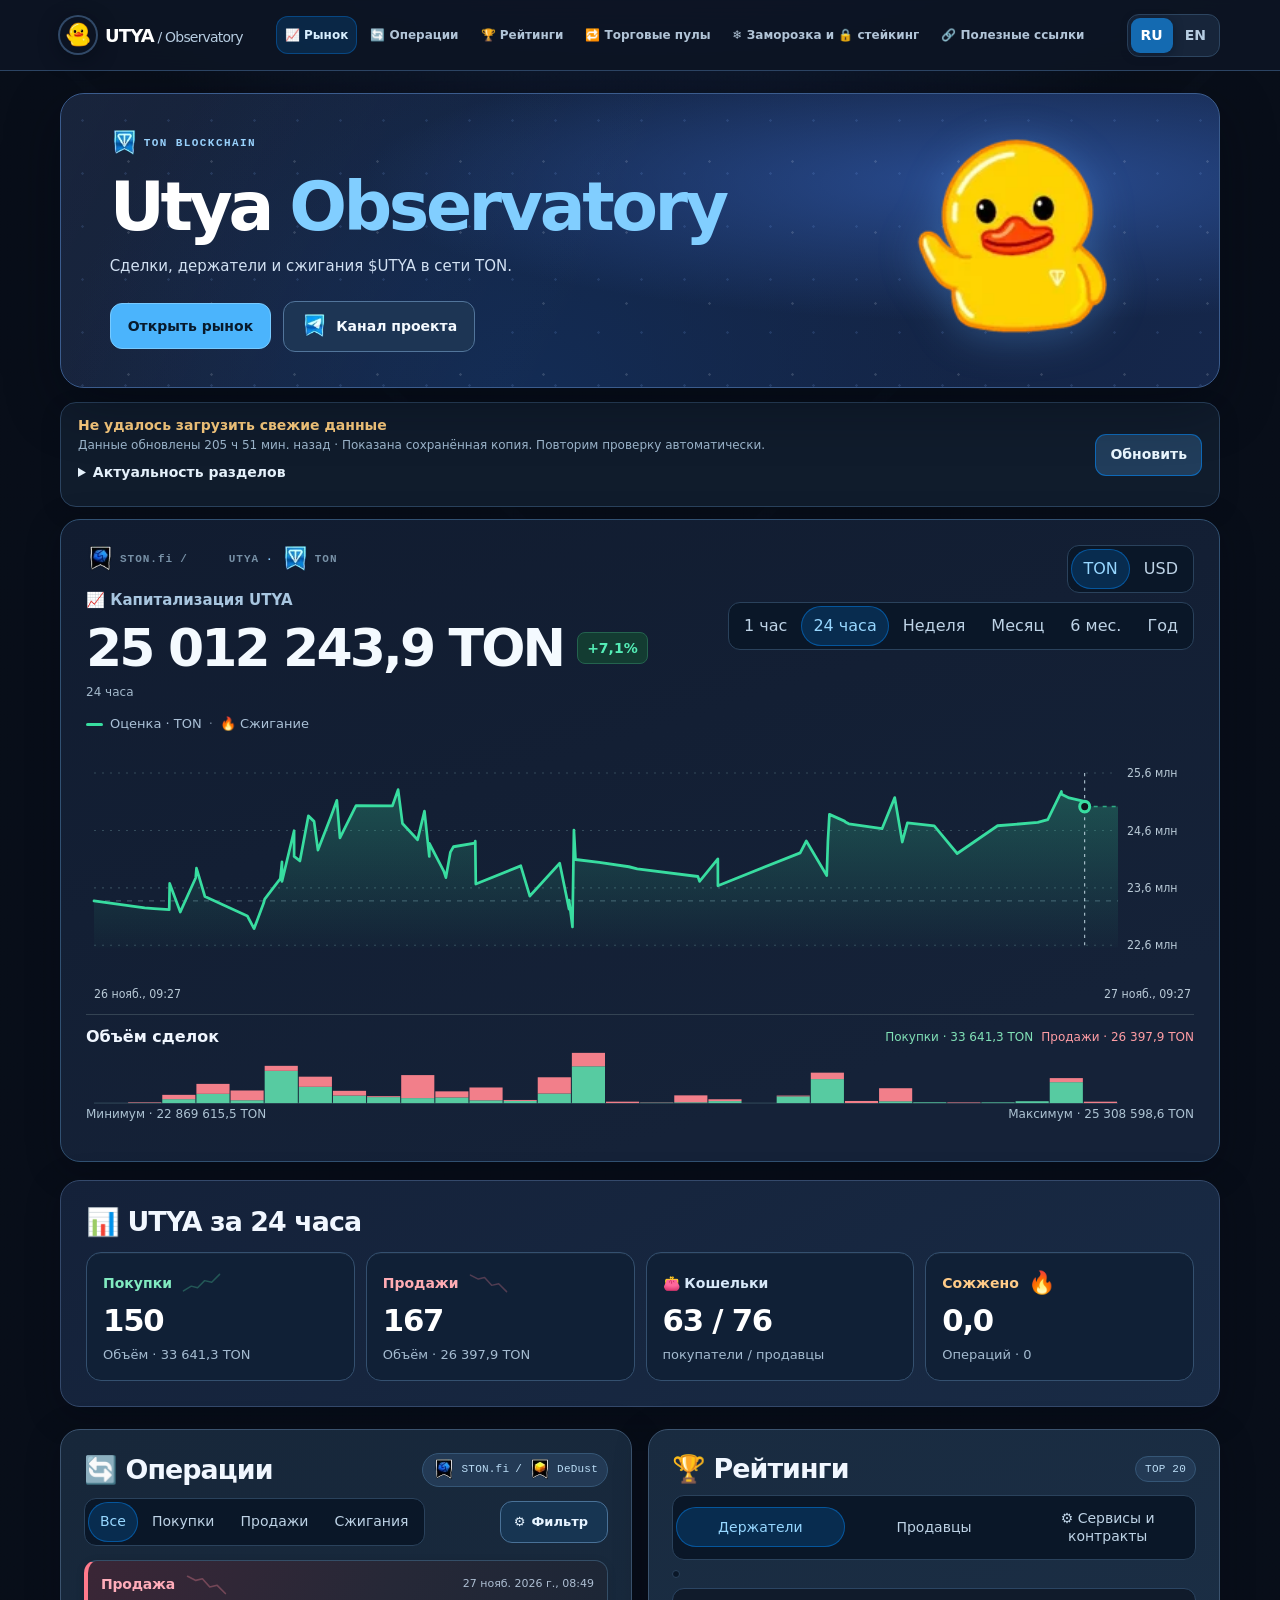
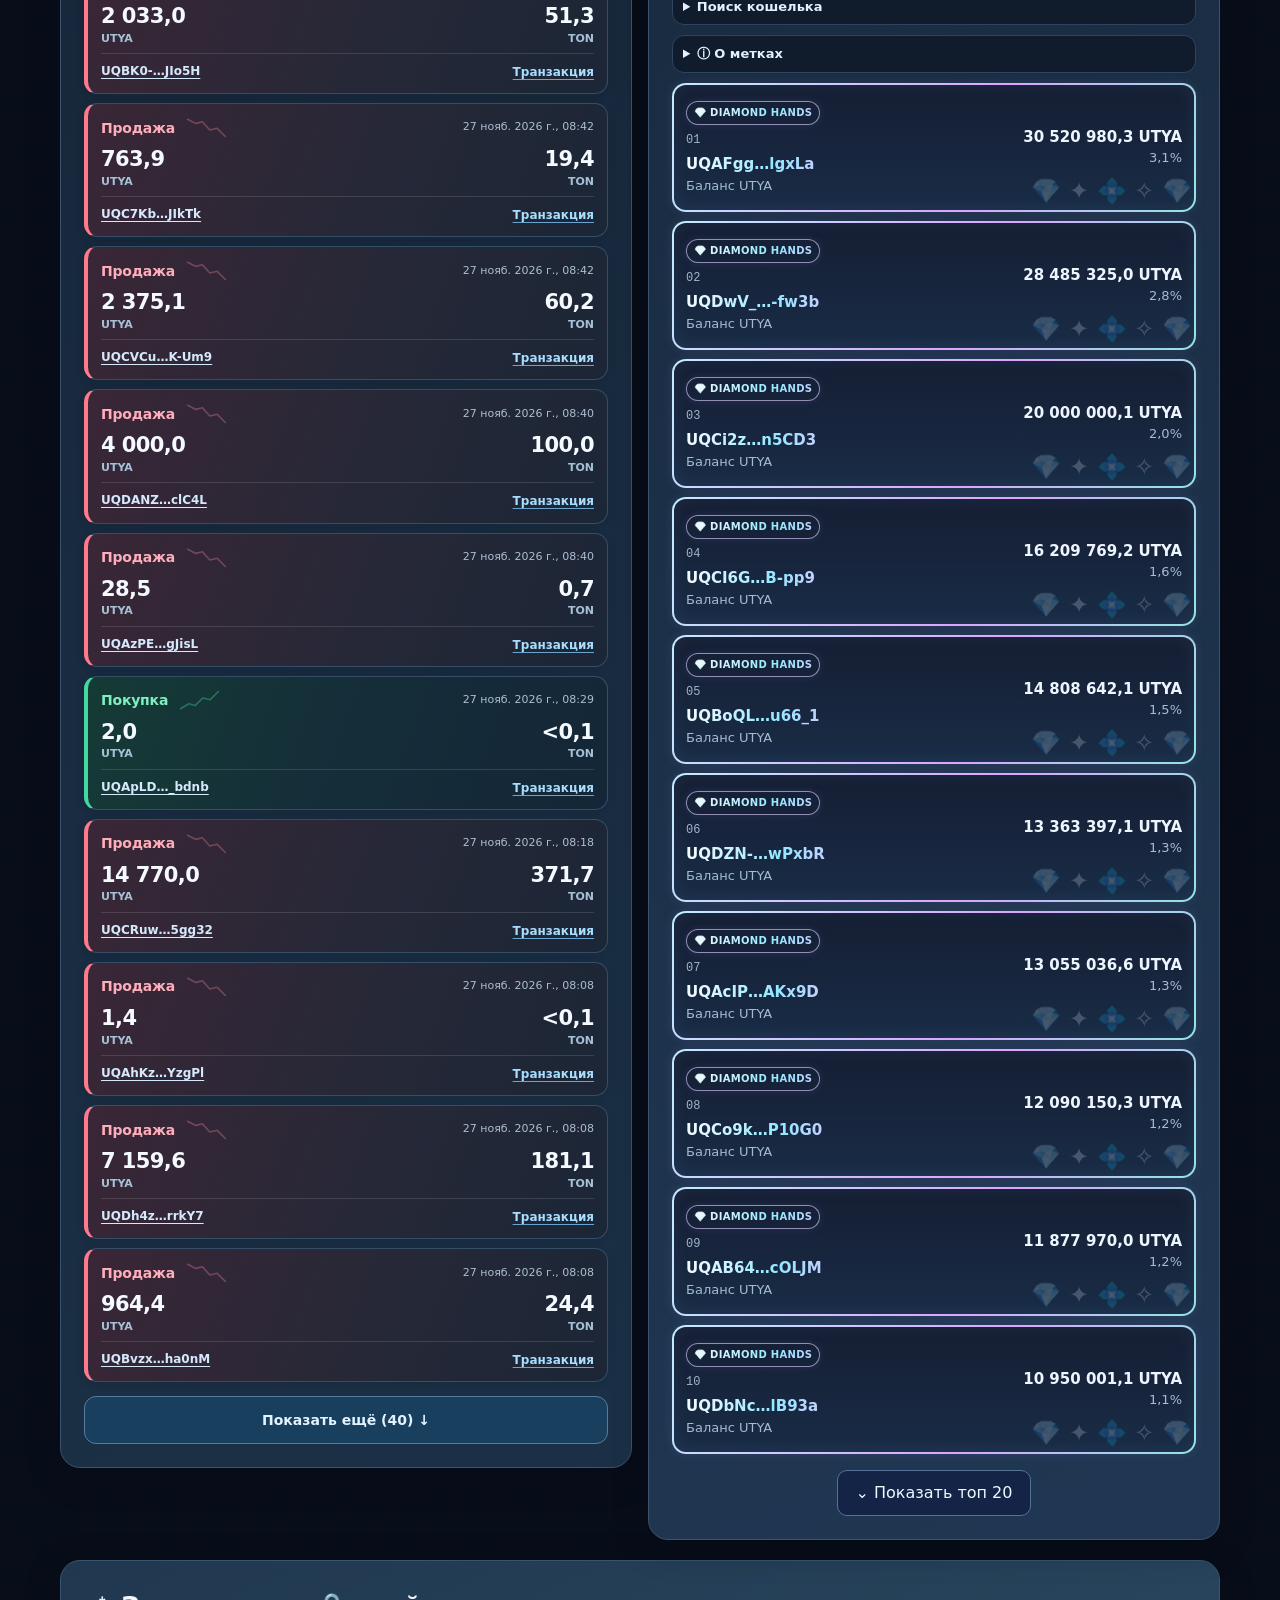
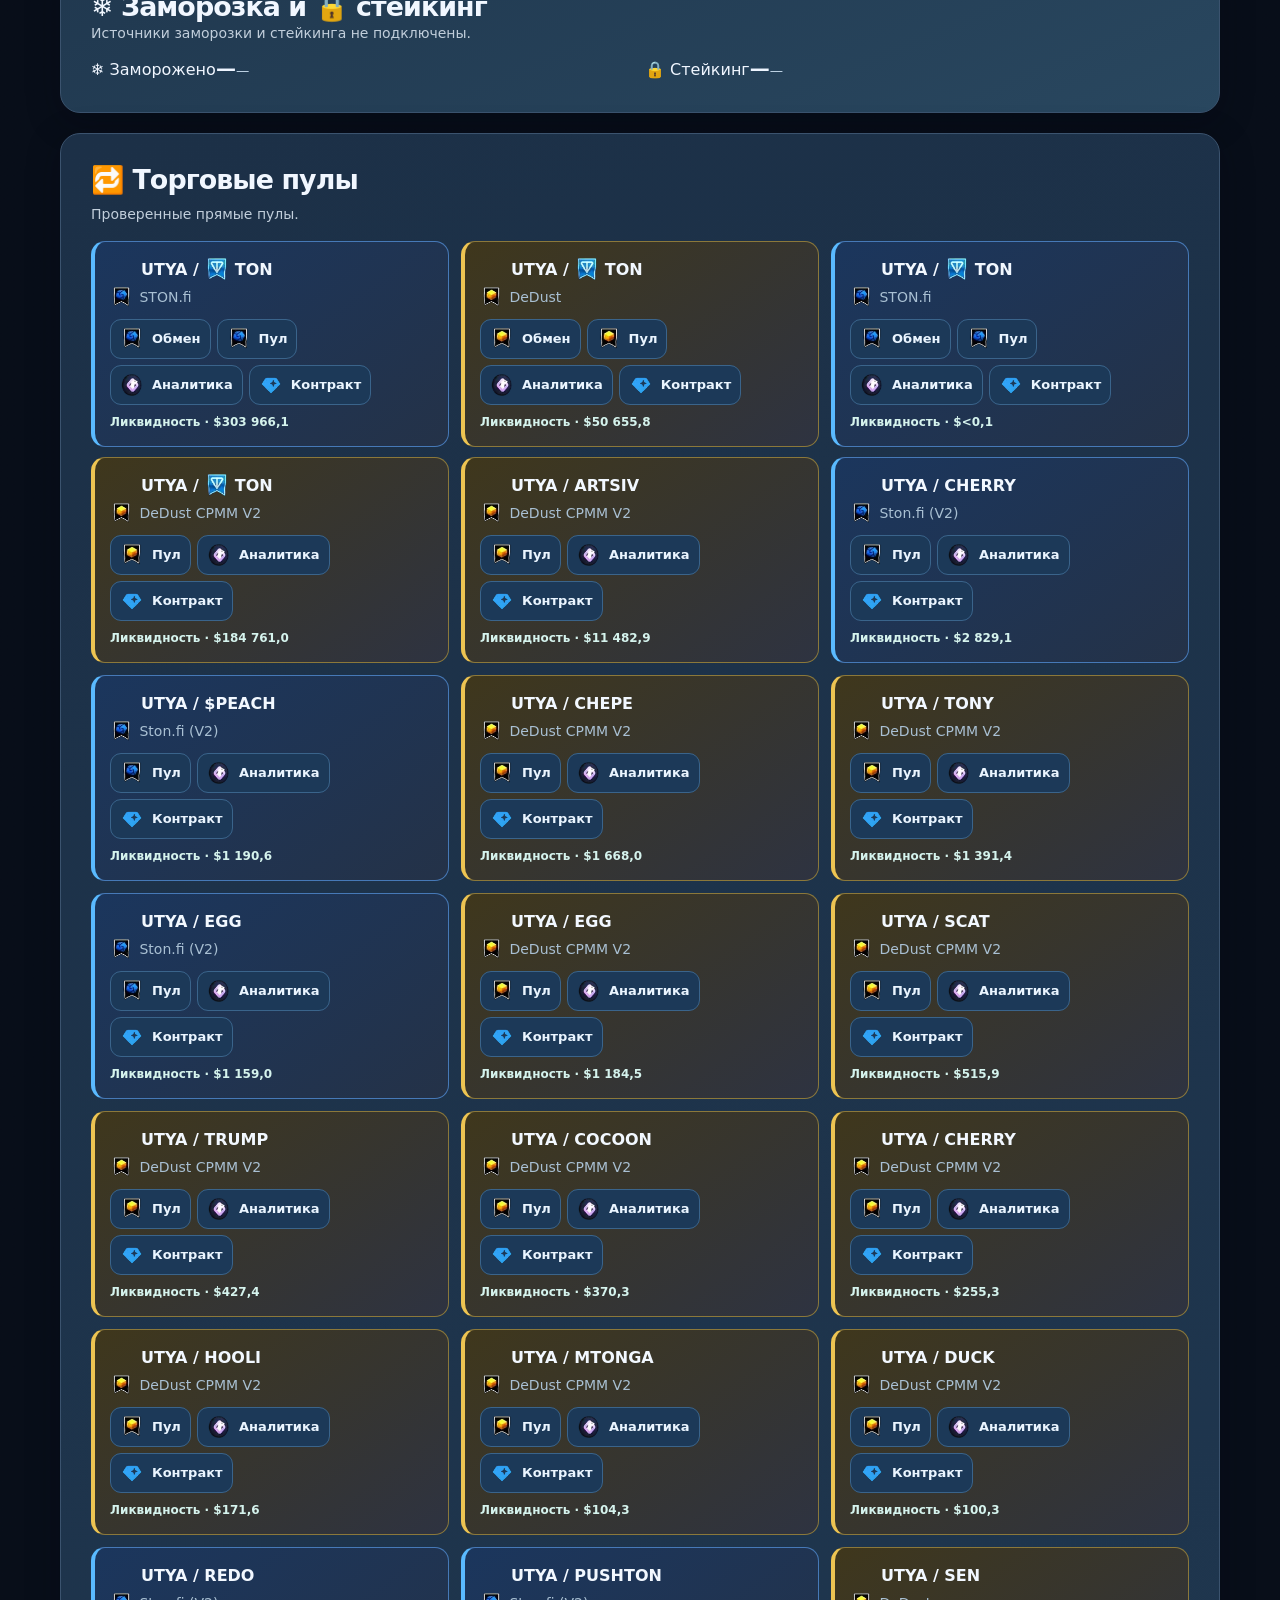
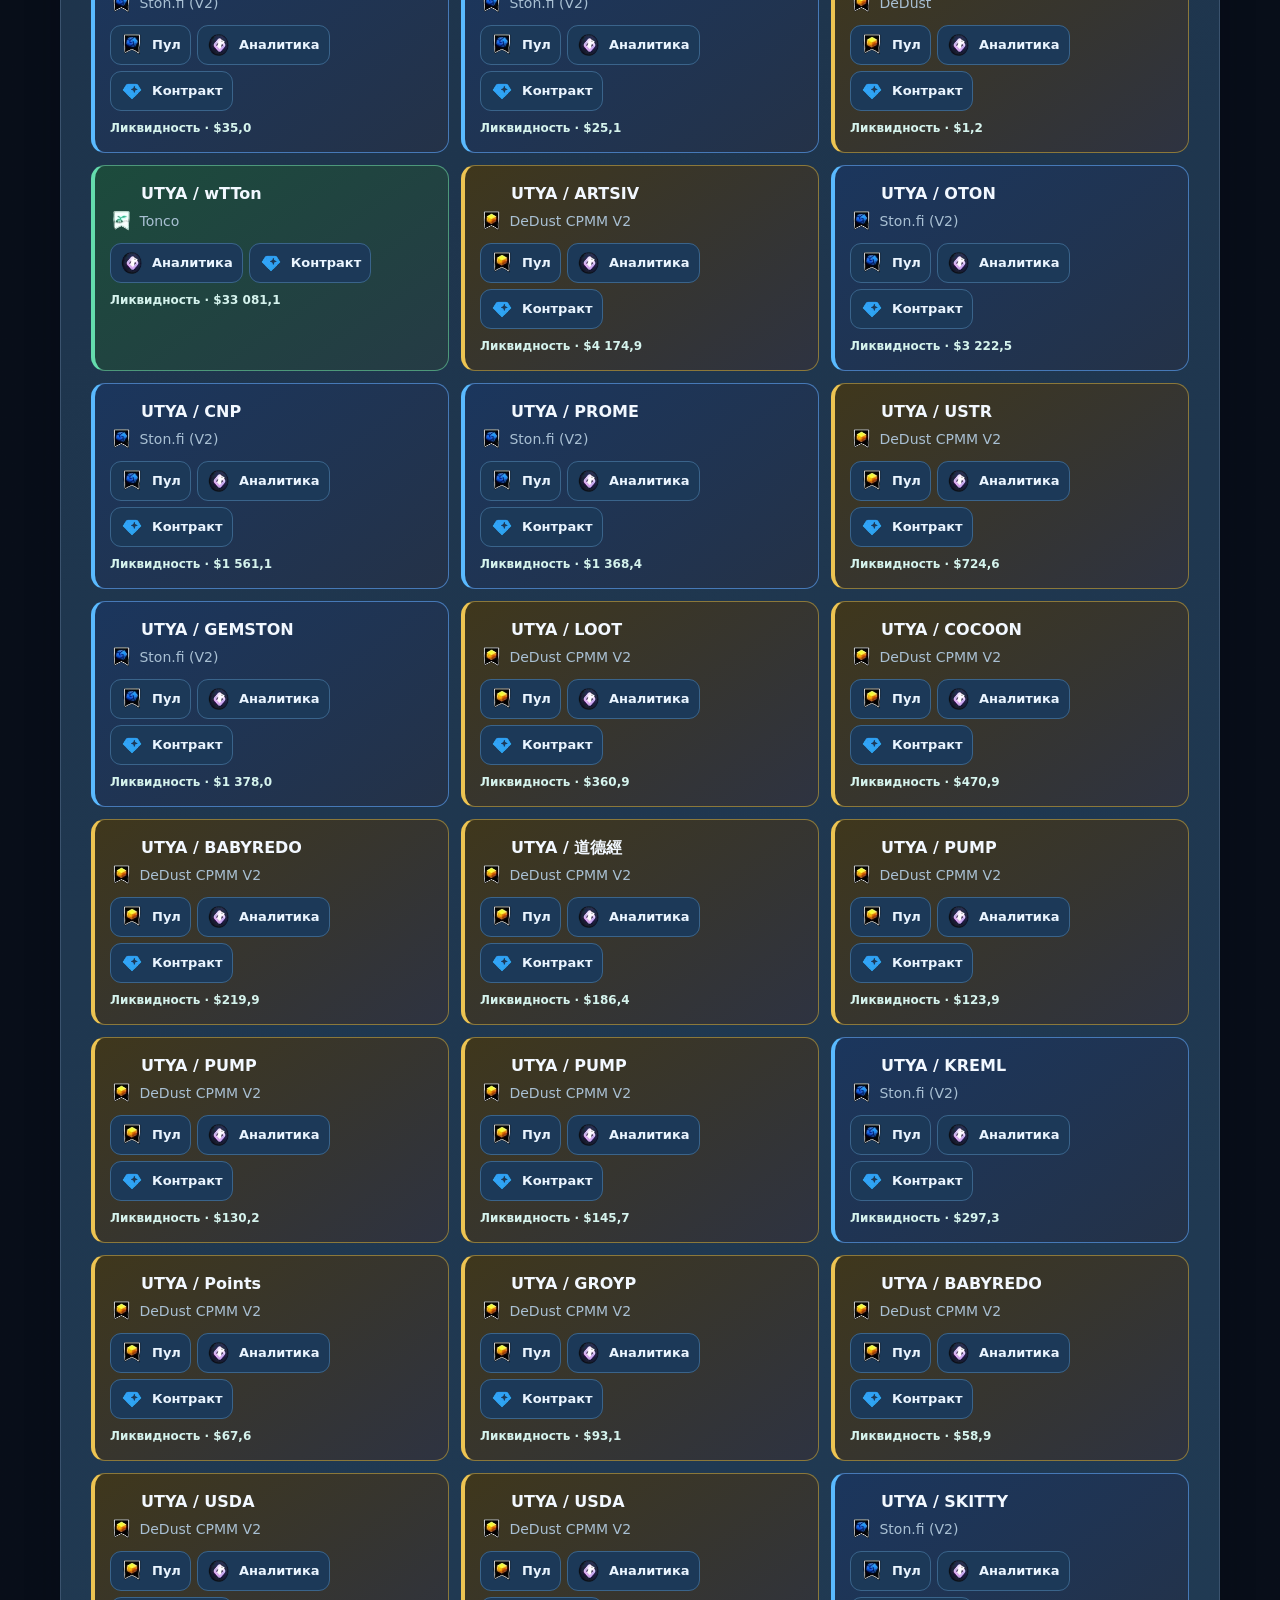
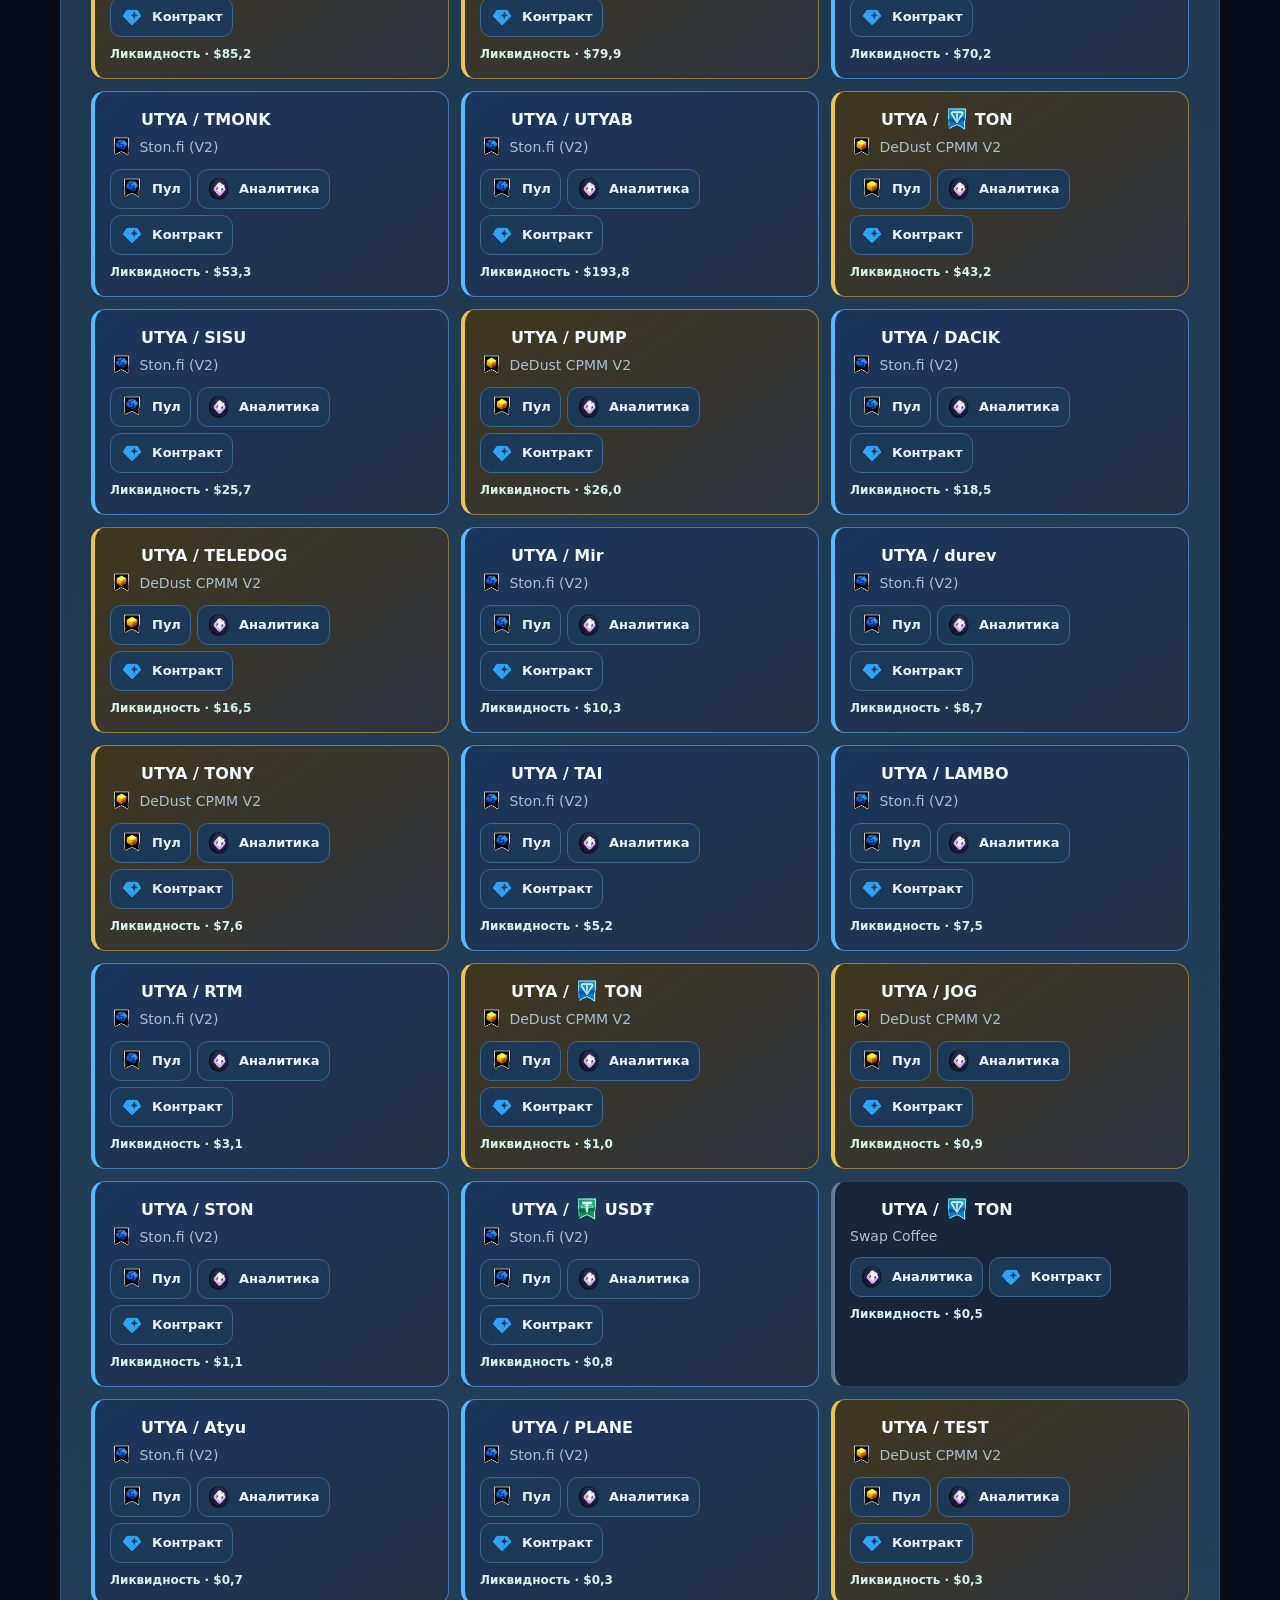
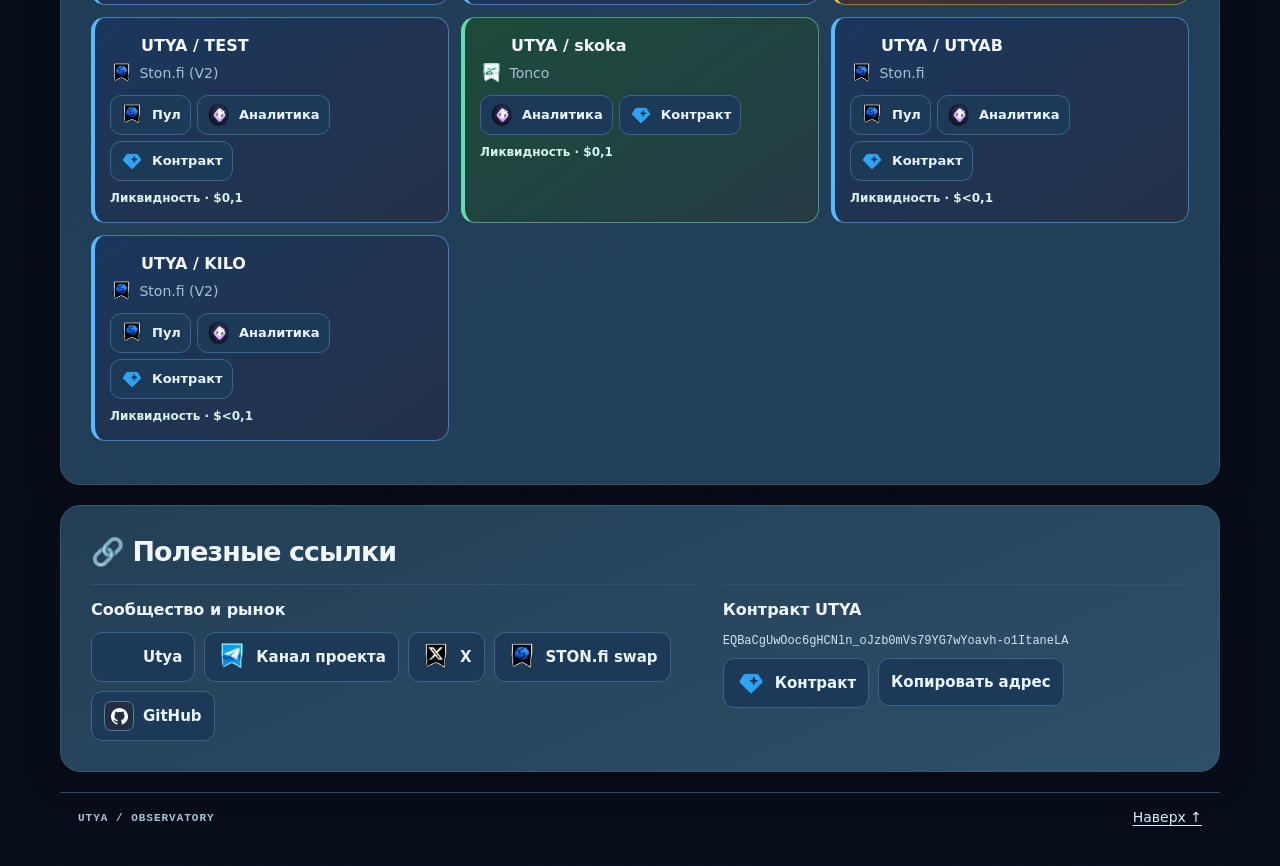
==== commit 224005f9: "Refresh UTYA snapshot" ====
--- a/index.html
+++ b/index.html
@@ -1145,7 +1145,7 @@
 <section id="links" class="panel resources"><h2 data-t="links"></h2><div class="resourcesGrid"><article><h3 data-t="projectResources"></h3><div class="resourceList"><a href="https://tonutya.com" target="_blank" rel="noopener noreferrer">Utya</a><a href="https://t.me/UtyaOfficial" target="_blank" rel="noopener noreferrer" data-t="projectChannel">Канал проекта</a><a href="https://x.com/tonutyacoin" target="_blank" rel="noopener noreferrer">X</a><a href="https://app.ston.fi/swap?chartVisible=false&amp;ft=TON&amp;tt=EQBaCgUwOoc6gHCNln_oJzb0mVs79YG7wYoavh-o1ItaneLA" target="_blank" rel="noopener noreferrer">STON.fi swap</a><a href="https://github.com/Freebielife/UTYA">GitHub</a></div></article><article><h3 data-t="contractLabel"></h3><p class="contract" id="contractAddress"></p><div class="resourceList"><a id="contract" data-t="exploreContract"></a><button id="copy"></button></div></article></div></section>
 <footer><span>UTYA / OBSERVATORY</span><a href="#top" data-t="up"></a></footer></main>
 
-<script id="snapshot" type="application/json">{"schema":1,"token":"EQBaCgUwOoc6gHCNln_oJzb0mVs79YG7wYoavh-o1ItaneLA","updated":1795750281,"errors":[],"refreshStatus":{"holders":{"attemptedAt":1795750247,"ok":true,"lastSuccess":1795750247},"burns":{"attemptedAt":1795750247,"ok":null},"zeroBurns":{"attemptedAt":1795750247,"ok":null},"trades":{"attemptedAt":1795750247,"ok":true,"lastSuccess":1795750247},"rates":{"attemptedAt":1795750247,"ok":null},"pools":{"attemptedAt":1795750247,"ok":null},"identity":{"attemptedAt":1795750247,"ok":true,"lastSuccess":1795750247},"badges":{"attemptedAt":1795750247,"ok":null},"domains":{"attemptedAt":1795750247,"ok":null},"fragmentNumbers":{"attemptedAt":1795750247,"ok":null}},"holders":{"totalSupply":"999999999.486690637","holderCount":12604,"holders":[{"wallet":"0:05820ee5d06dc31e3ba0cb3eaed05f03b407674df74814e440db790f9a502583","name":null,"tokenAmount":"30520980.292413346","share":3.052098030808005},{"wallet":"0:f057f491fc487f0c49f673e331766a05601f68d9e70df6538cd324820a2bbe7f","name":null,"tokenAmount":"28485325.00971354","share":2.8485325024335326},{"wallet":"0:a2db3dc9758c09da38c9744911fa4767bad013a222e60edf18e902f41d3fa7e4","name":null,"tokenAmount":"20000000.1","share":2.0000000110266187},{"wallet":"0:88e864fb12b449cf5b4b0296e823880c24e29dc357802555570f723789a2c1fa","name":null,"tokenAmount":"16209769.232032509","share":1.6209769240353136},{"wallet":"0:6840bb9aab31c28a45695981834acf855508b3feb0f1898a016ef3935b372eeb","name":null,"tokenAmount":"14808642.12481672","share":1.4808642132418135},{"wallet":"0:d937ea6475fef35f05175a75c182cc582a3a04441fbb0110848d2df97ac3b03f","name":null,"tokenAmount":"13363397.06650084","share":1.3363397073360397},{"wallet":"0:1c20f49699c2c5d98bd4be759f55a8b39933e6e8a989ab3bad9b663c8a26802b","name":null,"tokenAmount":"13055036.55158575","share":1.3055036558287023},{"wallet":"0:a8f641e2c97deabe8bef338d20387f07fa4ef71e2b0c7d27f9c6ae4c15378fd7","name":null,"tokenAmount":"12090150.304726913","share":1.2090150310932901},{"wallet":"0:01eb869f58cc270a97cd8be9ab21558580cd71fa9e384e4700f4dfaddf759c38","name":null,"tokenAmount":"11877970.042469798","share":1.187797004856687},{"wallet":"0:db35c6aa8a7bd0cbfe039de5af3cc95614f8a4adb341fa731620c2fed809a507","name":null,"tokenAmount":"10950001.099164428","share":1.0950001104785165},{"wallet":"0:374dcef51d52dda07444379c52965375f5f723a2cb41430c85822e843f446587","name":null,"tokenAmount":"10466354.113257676","share":1.0466354118630155},{"wallet":"0:0000000000000000000000000000000000000000000000000000000000000000","name":null,"tokenAmount":"10000802.735023181","share":1.0000802740156687},{"wallet":"0:a201927ad1fc0783b98d30c12f534b9fd2a044096aaacbb0482d4c85457646b5","name":null,"tokenAmount":"9703974.777182617","share":0.9703974782163758},{"wallet":"0:ac1e0e46d16129acf447ced89eebe60236b3d05729024370501defc744b0974b","name":null,"tokenAmount":"9081000.18289046","share":0.9081000187551822},{"wallet":"0:2fcbc568f85fffe6e89ac871434b2b22568e802743fa84fd184ac46454436e95","name":"utyaman.ton","tokenAmount":"9045888.385654799","share":0.9045888390298138},{"wallet":"0:f38b95e5366811c8c1b217ab4748c6388c8ca357ab218baf32fa813f306afeee","name":null,"tokenAmount":"8711385","share":0.8711385004471636},{"wallet":"0:04fc14406f27780f147343227ddb37fbb8632ff620eee9a87dee02492e3b54b0","name":null,"tokenAmount":"8651347.469135703","share":0.8651347473576521},{"wallet":"0:6af9af4b65bfce0605bd815fcc4697ffd6443f539f9a1e84174c642c4517a783","name":null,"tokenAmount":"8401023.438306233","share":0.8401023442618557},{"wallet":"0:8a985fb077fb7d4fe9000d12962ae177ee8cffba14f0f6239f678f2e9b6b6856","name":null,"tokenAmount":"7904138.124925765","share":0.7904138128983033},{"wallet":"0:4e1dda8f74c54f871e0b9b6d458e7d174ef6b5d2a629368f8661af9329d5557d","name":null,"tokenAmount":"7773446.832103537","share":0.777344683609372},{"wallet":"0:b454b08b0c082e5ea54df470aef742d6cc9fb63199451c0520638b74194048a7","name":null,"tokenAmount":"7753623.193825796","share":0.7753623197805803},{"wallet":"0:cff6985e8ff6a1b0889e9f1f527b824ac851e2dfcb50d9bc2b2cdee8c3925ee5","name":null,"tokenAmount":"7693578.723473918","share":0.7693578727423104},{"wallet":"0:d6ed14afb32e9efb7c58d24839c025eb87d7e1aa17ddaba3529c72bc20249917","name":null,"tokenAmount":"7397911.071095718","share":0.7397911074893135},{"wallet":"0:c89d8d2ede6a29fb990c3cde29a344a337664a70abb61a39fe7a8f07d368d562","name":null,"tokenAmount":"7229423.428492364","share":0.7229423432203295},{"wallet":"0:60e953ed1b7d249e45a5f87fa39295437bbecdd7585b48d1a817c6df83350dac","name":null,"tokenAmount":"7124816.66942956","share":0.7124816673086795},{"wallet":"0:c654682d8c4797b87681af9f275337e8039808e89d9ce0496614b19205405620","name":null,"tokenAmount":"6845460.384686687","share":0.6845460388200526},{"wallet":"0:fef7b00ea7006211d4f4a281a2e78dcf65bdb9c5bba93a54947af42246d5c9c6","name":null,"tokenAmount":"6574441.942250503","share":0.6574441945625226},{"wallet":"0:ba828a54ab47665da11c83987724c308c8d67d2c8186d72cc2ee9c5fc6578f9e","name":null,"tokenAmount":"6500000","share":0.6500000003336511},{"wallet":"0:779dcc815138d9500e449c5291e7f12738c23d575b5310000f6a253bd607384e","name":null,"tokenAmount":"6434524.01794951","share":0.6434524021252411},{"wallet":"0:cdd3233d21f8bf90726e710c80279a9413d3558fcde04c32f0f475dffa9b523e","name":null,"tokenAmount":"6148640.054813404","share":0.6148640057969559},{"wallet":"0:ae4ec8024f912a85e53336a4d4dd68ee104201a977f7a6391deccc0f3f470b4d","name":null,"tokenAmount":"6111505.50408405","share":0.6111505507221143},{"wallet":"0:1d9b08328908e982b0f05a6bfc03e0fab8ee8c7056c93f7d31e1a0b554965aa0","name":null,"tokenAmount":"6086652.59022629","share":0.6086652593350625},{"wallet":"0:0c1406184e80d810e5beaa394653b1844295af3f6b196438d81304884675ae4a","name":null,"tokenAmount":"5989650.440671186","share":0.598965044374573},{"wallet":"0:4b9f356664fa3f9981a1cbe786d8933223184ba30c40d10fc43594458220f54c","name":null,"tokenAmount":"5913624.58607288","share":0.5913624589108399},{"wallet":"0:bba481f73d8bee9093c147bbfaf4bd0ce09e4931b7a4c7c93e54dbd33a2ba243","name":null,"tokenAmount":"5745360.967992976","share":0.5745360970942124},{"wallet":"0:49da119bcdc22c15b72d95a184529997b656da65b736c903cb2131e750fa3dc7","name":null,"tokenAmount":"5560234.610265909","share":0.556023461312003},{"wallet":"0:3b614f0e5525435200ac13b2b14e388b0ff6af64edda98a8bcb1b2c2270f697b","name":null,"tokenAmount":"5350697.661466847","share":0.5350697664213411},{"wallet":"0:678dafe483da659bb1ca3215a249742bb5c58c13127a422dbceb572317ffe200","name":null,"tokenAmount":"5213528.606199502","share":0.5213528608875655},{"wallet":"0:7b5dae27d6725e1c0175ebc26cb0c7393638e2c68bf567516de0c5c8fb14ff54","name":null,"tokenAmount":"4734322.922754281","share":0.4734322925184453},{"wallet":"0:d98d77eea8bd232bfbfb928383ad12705e74309d18e4d61464a598ee4cb82e2e","name":null,"tokenAmount":"4683092.748961257","share":0.4683092751365132},{"wallet":"0:bc250333a680f6d1569c89588a487abaa757dbfd460d7ece9806df7cac911d03","name":null,"tokenAmount":"4393891.098326667","share":0.43938911005820924},{"wallet":"0:590c784c7459c328991d8acd3e5f8537542086f24cc70f2426badd419c8044a4","name":null,"tokenAmount":"4283944.459705198","share":0.42839444619041867},{"wallet":"0:4049959ea17b974ceb9a354733410db0586649477ee77cffdbcb9c1a77f79f44","name":null,"tokenAmount":"4283818.793392745","share":0.42838187955916696},{"wallet":"0:d9732f35e58caab943e35e069bcba417da8565c69b39f0a4d68d97cf521a8399","name":null,"tokenAmount":"4283680.861260647","share":0.42836808634595},{"wallet":"0:9328fc4c5677ac329358d4d6db2a7d02ced1097b581a11d56e18e4d1c898b3bf","name":null,"tokenAmount":"4263304.986240908","share":0.42633049884293023},{"wallet":"0:13bf4f871733b2d5ce5df128a472f32b1fc83cb80c5d0649210d62ce2a622173","name":null,"tokenAmount":"4232810.368731203","share":0.42328103709039444},{"wallet":"0:f7581686f7619adfc3969565123995d93a3b19b655b02bbfd746e5c95b916cf2","name":null,"tokenAmount":"4155860.08816971","share":0.4155860090302952},{"wallet":"0:41ac6bbbae604d2b2cd8b8f2b85a29a17e5f8a6c8ec16fcc909b44ba110cfb99","name":null,"tokenAmount":"4129406.516421796","share":0.4129406518541459},{"wallet":"0:270c89da8160a9c62d42dcc59b91c132af8334c728cc455d3e25eda8fd56e723","name":null,"tokenAmount":"4125367","share":0.412536700211759},{"wallet":"0:ca149ef825ab73b6575f5755625dfad8fdcf594c52ddf9c764ac42b346c39f77","name":null,"tokenAmount":"4016912.241230993","share":0.40169122432929116},{"wallet":"0:0fad4569f2eda170fdecbb479c2a8738d65461f0f4c8f914d9e37b457ecd4c68","name":null,"tokenAmount":"4000000","share":0.4000000002053237},{"wallet":"0:2ff803e3d5df27c30e57318b5a1dd407cf709bfc6aaa62216e89fc2efcd6c18a","name":null,"tokenAmount":"3905978.044501782","share":0.39059780465067573},{"wallet":"0:5abea335cf3e60b823f1e2de6e7396b486f7e8053cff096f05ecd4aaf615497b","name":null,"tokenAmount":"3897014.663281392","share":0.3897014665281766},{"wallet":"0:b7c0961aaa0f153431b3b0624f48082b85c4c4117d24106e4718858732e050f5","name":null,"tokenAmount":"3811682.348017293","share":0.3811682349973865},{"wallet":"0:b4e6c668037bb14395baf6ba454b42affe233650162bb720cbeca7e325b61747","name":null,"tokenAmount":"3700358.153269973","share":0.37003581551694015},{"wallet":"0:6f25807af5789ce48a9cc539c90ed9dfb03a9cde9178916613598ef0f0013678","name":null,"tokenAmount":"3643712.649701436","share":0.36437126515717877},{"wallet":"0:d57a3fc08e41f2e7051967e9a7cd57bb44642758e6bc8ec3e0dbe6f6a7c89072","name":null,"tokenAmount":"3620621.756936635","share":0.3620621758795134},{"wallet":"0:af2faf6896087eec8f54353713f61d0b406d0fe0520ea7d6a110637cfea957e8","name":"ton-binance.ton","tokenAmount":"3519394.590860318","share":0.35193945926668563},{"wallet":"0:a6413beb2a98e05762d44f13564723a5622014a57d56ac8fe6eb08b78691379b","name":null,"tokenAmount":"3500100","share":0.3500100001796634},{"wallet":"0:be42f52d5fc711ba8813f323d73825256083e7f2ac4b72e274096e0ef63656b6","name":null,"tokenAmount":"3500000.695247459","share":0.3500000697044042},{"wallet":"0:3fe8417a2106d996681201db94e83ef718c73587e8154ba242498830d8d3ac54","name":null,"tokenAmount":"3483829.076703481","share":0.3483829078491763},{"wallet":"0:bccc2f25164a2e779e354f00d6192385d73402047d2de5e2f3706085ce13035a","name":null,"tokenAmount":"3300829.283336501","share":0.33008292850308474},{"wallet":"0:f2d218624dbd83c492074adcc643d879a97295b65b97abd94fc6d63786728c1e","name":null,"tokenAmount":"3250000","share":0.32500000016682556},{"wallet":"0:94e3b17a4918492d81cde639fc7ca3214d457f679118d108fbd7dfbb91e1f6ad","name":null,"tokenAmount":"3245658.819611584","share":0.3245658821277611},{"wallet":"0:37713a0d93df7bcd749eaa7006b5caa187b840268bf7d1a65b61c3aeb58acae0","name":null,"tokenAmount":"3184225.110964787","share":0.31842251125992793},{"wallet":"0:b349a98792a1b3298702ed6504baafe86e19e447ddd41a4c18e2b0cf31e01b37","name":null,"tokenAmount":"3123654","share":0.3123654001603401},{"wallet":"0:472f7669c1c8d01a7ea8ef7a81f9e3c357fae3dc9e7c8c3584d28dd3dbd40997","name":null,"tokenAmount":"3045100","share":0.30451000015630786},{"wallet":"0:1f158e38cd8251289f1278021a5613d569c497cd9d0db0d4493a56fcaf5da298","name":null,"tokenAmount":"2961317.207181707","share":0.29613172087017786},{"wallet":"0:66cec988ed6a39553375bc16c77945bb91f5a869ab0675a6d9aa41dba805f19a","name":"gwhale.ton","tokenAmount":"2881207.231426238","share":0.28812072329051885},{"wallet":"0:bbfeeb1e32cb5a8e9f48c395170c46641cbca11cbefe393a4ff15d81bdfc345c","name":null,"tokenAmount":"2879999.723073128","share":0.28799997245514586},{"wallet":"0:11e23af2b0d9e3ade160a82a247812592793c162d1d7c6f3583abfa391f2f4a4","name":null,"tokenAmount":"2853882.806337334","share":0.2853882807802259},{"wallet":"0:f8f492b2c363e949632591cfb10430fb981a38ea577821b4e3bdfcead705b404","name":null,"tokenAmount":"2807640.347136065","share":0.28076403485772533},{"wallet":"0:3215167f5c0c15f61b50eb3c64361e56bd6efefdd210bb5d78949c3923b3ee22","name":null,"tokenAmount":"2764662.602710864","share":0.2764662604129991},{"wallet":"0:f70de80d86241c3a84059e9571469232f7324421c00ce70b040f17cbb8b23f3a","name":null,"tokenAmount":"2606056.929907177","share":0.26060569312448906},{"wallet":"0:a94f15a1632a32bb23063a23a88a113b485258168b72219b9f07220433827e4b","name":"fullsendutya.ton","tokenAmount":"2581406.187595025","share":0.2581406188920085},{"wallet":"0:da303a41fd89374b3318bde79a42ef3789a98dfd24de1b7ac54140707e1c7027","name":null,"tokenAmount":"2574029.366953925","share":0.25740293682751986},{"wallet":"0:7dbbca2ecad6fe883a97db9e7b07df9ebc838161d24e0be5dd509d9ba0dcc816","name":null,"tokenAmount":"2500000","share":0.25000000012832735},{"wallet":"0:01f22c3e72ebc265eb302e42ab316d631297b14bc76a2e3183c1e95e2a34825c","name":null,"tokenAmount":"2433024","share":0.2433024001248894},{"wallet":"0:c456887a9cb4bd5407a802eb67bb8c52d91265be1760402b21542ce9acdb475d","name":null,"tokenAmount":"2432248.218001684","share":0.243224821925018},{"wallet":"0:049b7cffc8296331887501e280f5a39d125fed063bd08cc4c3dda7d5dbc67223","name":null,"tokenAmount":"2403417.046936506","share":0.24034170481702025},{"wallet":"0:796df20230c57433a65ec1c8d9dc3c116ee01291e4c49f0ed1abe0bf2ea91f7f","name":null,"tokenAmount":"2400065.470966184","share":0.240006547219816},{"wallet":"0:5e89652580caa0719d8c2f34d70346aa868c91421cd2811a3cf32b0e53cba5a0","name":null,"tokenAmount":"2400000","share":0.24000000012319425},{"wallet":"0:ac985ecb77476b3fb4cae6ee15b1d13ef8dfc906a1575a66ce7c3596b4e91b1a","name":null,"tokenAmount":"2390187.265666669","share":0.23901872668935745},{"wallet":"0:8f6985cb83fcd1ce561ea858c16c7ab2a44609c5eaef37f67027bc6141d5164d","name":null,"tokenAmount":"2344726.859305068","share":0.23447268605086383},{"wallet":"0:e542dafcefa76eed90cd44d6201b558f9cfed48e10073af3d2d5eff7764c75fb","name":null,"tokenAmount":"2319277.021650473","share":0.23192770228409795},{"wallet":"0:a99120f4a6e8c85c96f5a8f1126fa099fc4513b1aa3734466b97d1b9ce6ca0f7","name":null,"tokenAmount":"2307123.406339574","share":0.2307123407523842},{"wallet":"0:8218be1294fd880e5867362d93be2dee7f50e2fc60f8b082a809c895e0dcb657","name":null,"tokenAmount":"2302923.319369906","share":0.2302923320552018},{"wallet":"0:c5f4e6829ceec79350cae0988656f7a4bccaf53058d629b3364bc9e80a8be4db","name":null,"tokenAmount":"2300000.592632861","share":0.2300000593813473},{"wallet":"0:ac9b47205d4e9550f462d9f69904160bc7ab5b70621043b172f2f9b37ba89831","name":null,"tokenAmount":"2278552.757065361","share":0.22785527582349635},{"wallet":"0:57ea169cbd0270e40fab6ec75b3074d401a579e13014cb2bafd5c20dc02e5fdc","name":null,"tokenAmount":"2214975.553768825","share":0.22149755549057926},{"wallet":"0:140ddc3d2fb26c3c3daf254d73f18a0b0cecc8afa68ff7a3fa6c22f52a19d983","name":null,"tokenAmount":"2190000.196462233","share":0.21900001975863806},{"wallet":"0:cf563aac43f868c50503119f2d496fd4152977301f50722494b737325f57f72d","name":"dedustfund.ton","tokenAmount":"2181764.073739195","share":0.2181764074859115},{"wallet":"0:c0bd296c37f04cea8e89dada87632f6ff056819d3d0603fea99819639acd3f20","name":null,"tokenAmount":"2169709.270575095","share":0.21697092716888272},{"wallet":"0:4b8752e7a89c0d8255711d06660ecdb0f5d9b5912a71e7e92cef16172badacf7","name":null,"tokenAmount":"2163052.997264297","share":0.21630529983746125},{"wallet":"0:4a22bae492012ae4d76bfe2a487234498fe253a9b7d97c8c5313f4d8e18e1879","name":null,"tokenAmount":"2130416.521311805","share":0.21304165224053678},{"wallet":"0:cf319be786f6e19d4be7734bd7175935ac898457bc6fe750f4518ef0c1347d12","name":null,"tokenAmount":"2071580.12550579","share":0.20715801265691514},{"wallet":"0:052f8fb1c09be11802e535f7ae063bd73fd7b470a5a9e528f8471f4a6703009f","name":null,"tokenAmount":"2038371.302064622","share":0.2038371303110937},{"wallet":"0:aa1c16c87b6c11c9af04dc1d1bc2b8876d52265c462f6162fc8bfc43218f2f17","name":null,"tokenAmount":"2013230.580323782","share":0.2013230581357192},{"wallet":"0:90b73d0f473bb0c58485348b518be2f63b7c66050a498b92b7e26b920ea41b1a","name":null,"tokenAmount":"2007498.591078177","share":0.2007498592108645},{"wallet":"0:83bfd1581226185cdb39a6c6633a50b67fca70d12bee327f8ff17b0250114142","name":null,"tokenAmount":"2000001","share":0.20000010010266192}],"asOf":1795750247},"engineVersion":"1.3.0","methodology":{"valuation":"last observed swap in primary_pool times CURRENT total supply; not circulating market cap","primary_pool":"EQCO9NDT4Il25_4ZpHIOgMAUbRJvpsI9pLzqhD8X7eTVB7X_","sellers":"sum of successful supported native TON swap sales; service roles excluded","holders":"balances excluding known services and identified contracts; unclassified accounts may remain until verified","burns":"accepted burn notifications and zero-address transfers shown as distinct evidence","usd":"historical TON/USD rate from CoinGecko","history":"incremental confirmed swaps; missing intervals remain partial"},"serviceRegistry":{"asOf":1795749049,"source":"https://github.com/tonkeeper/ton-assets/blob/main/accounts.json","sha256":"4286bd47e11399901a7d713c9e98a5dba17300d76fe272f4f5d46110a84f4e2e","entries":{"0:ad8afecfacc248996885d8be6824280f9f3a7e54c2f6080b7971b9f556c280c4":"Crypto Bot","0:dddcd3cdad60af4c0d69389f567ad51d0c263fa4968d655ab424c69aadaf9322":"Wallet Bot 1","0:436a76c2794a88e3fbfec6b9c0374fc8db046f10868b835420d9937973a665d4":"Wallet Bot 2","0:6e814e6450e8c578067bb656298fb4d01397dd15018d7f34dc369eaba4c2111c":"Wallet Bot 3","0:5f00decb7da51881764dc3959cec60609045f6ca1b89e646bde49d492705d77f":"OKX 1","0:f15db2c62cd86aff0860d39c491fc73a31395fafeb5945e644498562260c782e":"OKX 2","0:e7e86da08742ed933434ffeb8f08a63c7e100ee842e25f599a9cbf0891574a6c":"OKX 3","0:0338def34b84c6ee9134a04ab1601450be446340a37ae259de57cb37bdb590cd":"OKX 4","0:a30a49ec725e9f57244b66af4c2da7ab76004b4fce80d3a34b1cd0c37762abce":"OKX 5","0:24da1e7b8da901e5b3dd0f98c397feb6e5a5ea483195a8b6bd0682cf2c5327ae":"OKX 6","0:7f2e84c723d8b6b6b1aacf810c8c26ab23c22022b464b87104b2d3065b0ea70b":"OKX 7","0:854ec4521efd52ad43bcf1988e4c44ebdf9a26ad18fa51abfdb685fc3b348a5c":"OKX 8","0:f9bdc0de461c1a2e002fada9550bbb095c8f9f73668d70c517a9cc7e050f8e5a":"OKX 9","0:9b9b739de2527ae72d21083f5198d710c7288453b4733e57ecadb2e189ac829c":"OKX 10","0:b31535e934db05bbc220267467903c8108bdabcbc2a06588838b726ddf589ef0":"FTX","0:57eb74407604a19f7e04005315ef70aeb7b675e6551977586756f6baf12125ee":"MEXC 1","0:1c7bd690f4f93de8b93db5790129dab65926c6e1fc9b57380089db5529516630":"MEXC 2","0:d887d0e2d1c4fc4126e71c970d33ab1896940000eae703bb1ab6cecc830777e3":"MEXC 3","0:7994848c1fcbcbc57a6a5a987b66eb424b8b54e10759b6b514a66b600c2b0eef":"EXMO","0:8d195793baad9a08c46dc353aebe999341dabd07721b9725f19e18abc3d10d92":"EXMO Cold Storage 1","0:26ab8ae763a3a7c3067d882b7b01cd5d37254cb8768f57b6a47c00028effc7b8":"EXMO Cold Storage 2","0:0130c77346e9ed82df677d107ad6a775c11f9c18f6a05c0dd17906b355850dad":"EXMO Deposit","0:342a359e38357c083968129fddddf049ef5c47315bfbef27505a356bf9f02d65":"CoinEx","0:555f3053e257130374bb831ae0e219e5e5f9ec0ca8f8a0d133369d3d690c64c2":"Huobi Deposit","0:85af78e8d035e920117cda654615cdf371d464480b629e110d3c5310d85ab362":"Huobi","0:80d4123841167ca989ac912443cc99a4b9c1a87584536427ff6fd85c92395ae9":"Kucoin 1","0:b37e57033db21d10b950e6143b658c10c3bf425bd193025960aef7f22dbcf4fc":"Kucoin 2","0:07ce60b7e5f255a88c3707f3fbc79e2cf924ed6b4b7d09c6324f0ba2338a48fa":"Kucoin 3","0:a14b1f452385b2bb984ad2c4441e1d23cae071fdfc096dfba53ebba3b6ff1d10":"lbank.info","0:75726a716f747e60b0371cb0d5d35471e8e1e931003fecc3a0961a8bd82c09c7":"xRocket Bot Cold Storage (Old)","0:c1dc654b598ab84cda4f12372efed8907cedf0901865a58649087373e01b1c24":"xRocket Bot (Old)","0:45614fee399c43d77bb597558791831bc0ee31754cbb2b5b1fbf5a3488ed9940":"xRocket Bot Cold Storage","0:011a8f0a0b36b779af033473274966666d1cd6fb4e77df679375fbd6f970d012":"xRocket Bot","0:c3f1da8ecda8f8cd42bace224ea3f1b6971eaa7f54c492d4d190527b4f573f7c":"Bybit 1","0:4a1f3ebcc66bdcefa90245bdf541a50ada1c688a487534b1587abffd93038834":"Bybit 2","0:cd525c15904d7b4027eae08b318624260f371ce8c9f4fcca0cdb7b583854107c":"Bybit 3","0:ae62a192da96e266161a702cc9f6de91c0c3441f17ceba51bc442dfb2031a30a":"Bybit 4","0:e3ce05c4da977132c24a3b102da8b5fbf2ea9173337b49de346e4a4b057f7579":"Bybit 5","0:e33ef85d174eb457c072d1ee10215b69ab9b64192f7421302ab1c8e26b7ad4bd":"Bybit 6","0:7f97f36dda3f7dedc9e12f8c09c4f89e7fbc17527ab3f67de4c3b155297a56e4":"Bybit 7","0:7d133d4e425c8e00de015513a44e66e6d163b21e71720aec7579965e5de28c55":"Bybit 8","0:f2dc1860686cd658987e2bed8216532d8c004460dadea907cc7d4ad7236c496b":"Bybit 9","0:4a1c20bc9a6f9294f75f1c87a7f383a8b73a483a2e6dcb3630ddbe78b3ccad00":"Bybit 10","0:008bb088e81e38d583826901093567027cc1575ec744ac354fa4eeec302d166d":"bit.com","0:1882478daef1b7ed200cbbdc201bd4ed0b24c2e5f1a4c7c15aeb7e3b1a759193":"Coinone Deposit","0:a4d2072b1edc1355fc7fbee0095beec7889a2d3cfaa9edcf2ce9e128631abbd6":"Coinone Withdrawal","0:f3f4ed0913ab555d023745058f1a6c55a49d4876593cb9bdab1f780a99b185bc":"Paribu","0:f9873509de5a2f97f7b2805f5f7aafab447f43c91e751cc8efabc6d2ea09d78a":"BingX","0:b496b8f73b469ff06a2d89e62c4d70a103fc228c821537b49dff092060bc281f":"Gate.io","0:60ff0b28e2b3839bef250a81be9f2e78a6265b980ec5d24df4e44bbff2c3fb25":"TIDEX","0:23eef28b6da5a368d6c0b8028fd5ed47c26758676bc9db1b5653caaadc969f91":"CWallet","0:00ffafa9fb3d4f837824436d19953c792be6632af73a9b82c4dc69ca07195087":"Matrixport","0:b58c73481f25a280f9705ab3424be850614d823256263ecfa049fa9fb917720d":"QMall","0:00b402b789e5626e1c61b50c5dbe2024426e92f16c0c2fb735396df96046b5fa":"BIT","0:2c54797319837b4c6d014fc991c1a8d4294dfd4d6cec4937e370f1f27db0423f":"Bitforex","0:6a5a76a1538cf9596590ec3708470649c342624bf92e63a6a7a15254ededa904":"Bitfinex","0:59b065c5d66261a5317660e96eee476aa6a11b749bdcbe8c0d1f3dbf24200d1c":"OMPFinex","0:3cd5ad54b190a71caab984b0f210e3742c7f2147b7e9073377d7c6b470017362":"Bitrue","0:6c53cd87cc0d33486db42c1c7fc03dfaeb2f7b815afc368ab1aee567edda3f72":"Coinspot","0:9a582c23266b8ea47eb71118a3c040d42b230b2266fecffe2d3cd390c0922c35":"BigOne","0:dd528505af15c6e5206bdd8f6c9a3b541f80ca98ae8a5066ab3ff8de1ff5e678":"Farhad Exchange","0:2b6f3cda567c385f0645486f3c665a451f56b2969d1be57d86eb77c6077a81d1":"BitTime","0:cdf7f0d7c09036f064272e3c429ed570be49ef29eb3a735b64bbc17915073732":"Bitget","0:e9c0a24ffaa6aa4f228890e71ae9550bfc53a6c57e643bc31c240e18727ac1ce":"Bitget2","0:336502faf83ef5b532d315ba71450b661c90e83fce64d8bc1fd2bf642f3555d9":"Bitget3","0:b308c7f9b4f596f6250175885972549871b05c70ed3619fd5a939401eea972e4":"Bitget4","0:e2d1df206b372db1f3b890e60d185b67aa0c9f1b6b6ff60a05091c8c01b40ac4":"Bitget5","0:7a0dc94da9f48b968dfb87be38d4fab7286288db7a04d3081feee177376d9089":"Bitget6","0:8785ef5ebb0fd24c6911d10f43c00961e9748fa54297a1ac517e3c5fe76bb0be":"Bitget7","0:213b6804c2082135a4a803da8e3b30cfed51aee9af2ad2100334b7f4711d3bcc":"Bitget8","0:573dfe99490a041703e977e4724135c5b8bea0bea67839612247451ca9d5c4cb":"Bitget9","0:de2519a527de7e1d4c1028bdb74e022b28a6e370e4fec3fc27d8d971308f99bb":"Bitget10","0:06476e580e250d0abec5c365a711833483c581d57b908be37d56bdb0e338c312":"Bitget11","0:c9959a997e1d4e4383d8db37b86d2101ce78dcf1f1b3904d9888fe572ef0efd4":"Bitget12","0:c07e51e5b694937758f45f4003071c84f4c4a68bdb168a22c3d6c8b89cd6186f":"Bitget13","0:1797a5c4c50a2b312ce9927ff6f12efd3b0b58ff311445118c2d2e64312b5d79":"Bitget14","0:6083005b354ab1c4785aa8ce8293ee5c9c182e9248f27e9c9074f35c16342083":"Bitget15","0:f99b14600ae44d2f12b178e8c6eabd78892ae82c5e45b6898f9deb7eb203f9c4":"Binance","0:8e91b50381c36dd42accdb51f5cb5d96848568b4924f8079b1a5ae7e10f43eda":"Binance Hot Wallet","0:ca1d9edeef40b3a9dbd9082f3767859547c3ce0bf641d09d58e33a3cf06fb309":"Binance Hot Wallet","0:a2faca7adfebd5c5970108d1f79065cef32b0c143fb13489066b684cdd7ee95c":"BitMart","0:5d5a830e48214791f4ab5352900c624d3bff3c5efd630196b180158eb789990f":"Nobitex","0:cad898b200a0934ee416c2039bbf3f5d7f1a323172875b3c19d378a6f540f7b1":"Nobitex","0:4532d5bcdfb05d3275cbf255bc91c3635cd48d63b719441581c5542a4750fdf5":"Nobitex","0:a32d52ced80a23fe4fe90ba94593ef686de03f9fbdaa069e642826a95234b982":"Nobitex","0:fac8ffcb6f89572a1232d59e91c65909ae408663fd2ceaecd35f35b5e9d670f4":"Bitpin1","0:c14ce5d772539be26fde315a505a1e0514104e76eef776f0b845e57df0557ddb":"Bitpin2","0:dd36441bf4aa8a6a6ecfd763efde1eb82dd86bdcfb1456b45ff4b73f87657184":"Bitpin3","0:402f5d4f4f8bea7b0bd511b9d3771834c1a22bbbbc8a326035eb07aa24f5c9f9":"Crypto.com","0:ca6e8f2a3dfc875b8673d8677f3818c4b8c02d1aa481a86a0c61bd09f8269f1d":"Foxbit","0:60def37fb0e6f41b18a73c2496d96b25442344864ca0ed97189a6f37e2439c56":"Richamster","0:97ad93444915089e812238ff10abe9066d0b03ea3dba2a8630fb9c9f88aa455c":"Wallet in Telegram","0:1f5806c73d03bbc96eb7eebf16067f1f2e8e270cfa16d57001aa9eaf7456f008":"Wallet in Telegram","0:1b44ec553616b0e4551037038834bdf0bdaa1f0440e10f3331d9841585612a68":"Wallet in Telegram","0:cf06c94efdae26faaa1d85092fc4daee78eba09e69c36dac051c1d8ffde35f40":"Wallet in Telegram","0:91887059ba56a03790b0696d7a402ac0691dff62fcd398e813f97d3b2736fa58":"Wallet in Telegram","0:6db0f022632b6269f0d4dbf8ea60a8448bbc2bcfc6812e31af8cc6405c268af7":"Wallet in Telegram","0:dd6ff02c59634745529b99a8d5beeea9f6c38a9188e6a7e96a424e3820c8ac0a":"Wallet in Telegram","0:023895aef955024920a291c6f3715e291df1b3dd254eafa8b09e21a2d58d5897":"Wallet in Telegram","0:f5066318091a8cfb530ec732104ce38f7783d92a6679ffcc0ce0960b0e94c7d0":"Wallet in Telegram","0:0c5684355f5410a923fb7dd59314905dc7ff157b28c9130671c7a4f17007e898":"Wallet in Telegram","0:23fe558cdf44249381aef36472e64a5072a24ba97fb61b2f5791da6013aec92d":"Wallet in Telegram","0:b7be71ac1b40e436db36721d9c20e82d44e78fc1e86a8ad15e00b1cc16831dcf":"Wallet in Telegram","0:55b7223f04dd1f2e1b3f28e4ad628fe6cab60004f280fb0a58cd27fc590b2eac":"Wallet in Telegram","0:659dbf460831a72795c4a9a9872fb4a3e7fd302783068dae53e8f2a5c150084a":"Flipster Deposit","0:d0a6eb95408e95ce97b0ca597fc523ff4809523635e8f519e00fdcbdf42f0c54":"Flipster Withdrawal","0:ec85cfc7fd1009362e421b5a0141f510d6540107ab73e7829fda1ef9e97a75e3":"CryptoBot","0:817438e5b0e6eb113ab74d73fc95f7ec19247dbe6ee27a42c3d0164d614c3ca1":"Ourbit","0:66a1e72196d64d6faf48fa4b2ea861f67b0484d2d14a59caf701d8c286ce44e5":"OKX 11","0:419712bc541c4489d6f1c38a105722d293b8847fd54f2717ad69142911b8be5c":"Bitfinex 2","0:6c25b5f2fe5ef1a6a1978f611f61a50883fd50a0822b19176445fca931823263":"OKX 12","0:14de4b02647941779108b7b99be85596260ccde813351000055d744dd8aba04c":"CoinEx"}},"identity":{"byWallet":{"0:05820ee5d06dc31e3ba0cb3eaed05f03b407674df74814e440db790f9a502583":{"checked":1795749111,"domain":null,"linkedDigits":[],"role":null,"activated":1756425008},"0:f057f491fc487f0c49f673e331766a05601f68d9e70df6538cd324820a2bbe7f":{"checked":1795749111,"domain":null,"linkedDigits":[],"role":null,"activated":1705703915},"0:a2db3dc9758c09da38c9744911fa4767bad013a222e60edf18e902f41d3fa7e4":{"checked":1795749111,"domain":null,"linkedDigits":[],"role":null,"activated":1728772182},"0:88e864fb12b449cf5b4b0296e823880c24e29dc357802555570f723789a2c1fa":{"checked":1795749111,"domain":null,"linkedDigits":[],"role":null,"activated":1794954655},"0:6840bb9aab31c28a45695981834acf855508b3feb0f1898a016ef3935b372eeb":{"checked":1795749111,"domain":null,"linkedDigits":[],"role":null,"activated":1770679589},"0:f00b66377a9b1e6a5742b132b710e444df28f69756648edfdae2b95028db24bd":{},"0:8081761f119a6e34caac3da5ad4b130d940a451bddce495761340b9ceab2909c":{},"0:d200680b268c7d431d2894934272da4d52eb2ba8c943e74be28e099a096fa9d5":{},"0:bbfeeb1e32cb5a8e9f48c395170c46641cbca11cbefe393a4ff15d81bdfc345c":{},"0:0d110e78adb1800f6455741051c531bbe1ee4620e5381de44a5dbc9bc54f9ab5":{},"0:52134773a9803f5ba133f01592876a55763d347fc44e04b93f694dbd8968ac05":{},"0:e1e3358a985a19b447f40d1f2bd104dc03c25be10508971e7f309273b932ebae":{},"0:744b65a1a9d6cc2626f8e3d4be17c45581e853b070300fbfc15a75cc71f35024":{},"0:a2d4b893ae32fdc8b850803577ca124ac560f9feca4f57c6feba1d0896532f88":{},"0:501cbeac6bcbb630970c657bd08ed7dbf913b436b09b207362b261b8c5d0d535":{},"0:00fc5a928a393c9747c1dd2e3d61bbabb5857ae4259b616e3b888cd527941e62":{},"0:950aeaf422527bb77a882bd76f84f48bee056a520e1f14d58837b75a6e504af9":{},"0:7321ea4a66c5e5e66c5adbc7707ee26de4c26a19c3af022feae163260f8ede3a":{},"0:6aefd8f2a09f3c5088d1630fe59b34722e5ddc7025903902b1ff51be7aac850f":{},"0:dae15ccba7159b092a72a3a535a5f8b2bbc788fd2d83b1d3065dc6f37def233a":{},"0:cd9db24577520ce1374af0f4d02c41d5e42aaa185e600738a4bcabbe0ffe99ff":{},"0:feaeb1b4fb624cd431064f30cf33954612f6f0ff36ed72a5560b8fa2470d7f64":{},"0:34a6ca017033a1c87e447a329e53a60ea7c83e544f04c4216a8c38b161bb4d53":{},"0:dc65e0adc321201f8d9526a90b2a1e8061189219c7e96eb86e8f105dd82d263d":{},"0:0ac79ade659088d3db5572b672944c5bee9bc0f6b15d9260450a896367ebd884":{},"0:71f30112f505297959263c6c21fcce69811743cd890c06117cd8b091d9b80b21":{},"0:dae149d747670f88fd1f53421923d4918594fc06fc1322b25b51990e4f73c9d3":{},"0:fe18950b3e4d531d3fb91be902f264496f9ada90ca6419a2e70f3138a81a52d1":{},"0:600bd8c86cff88b56480365f4261c45afa203458fcbcaf08feb2c1f9a7f9c3d4":{},"0:ea6ca23ee003029be87a66676e80f4e536c449d7f7cd8d75f50636c14150a633":{},"0:d93af35f853ae4aef8577427fa83da679d870662803efe81c94bf8989446bda0":{},"0:3bc5c32f19b0f53c818a2829a77ff045d46adc6d9bb553c8a5ad0b89c57a695e":{},"0:d937ea6475fef35f05175a75c182cc582a3a04441fbb0110848d2df97ac3b03f":{"checked":1795749111,"domain":null,"linkedDigits":[],"role":null,"activated":1741913342},"0:1c20f49699c2c5d98bd4be759f55a8b39933e6e8a989ab3bad9b663c8a26802b":{"checked":1795750247,"domain":null,"linkedDigits":[],"role":null,"activated":1732869955},"0:a8f641e2c97deabe8bef338d20387f07fa4ef71e2b0c7d27f9c6ae4c15378fd7":{"checked":1795750247,"domain":null,"linkedDigits":[],"role":null,"activated":1761967102},"0:01eb869f58cc270a97cd8be9ab21558580cd71fa9e384e4700f4dfaddf759c38":{"checked":1795750247,"domain":null,"linkedDigits":[],"role":null,"activated":1739633239},"0:db35c6aa8a7bd0cbfe039de5af3cc95614f8a4adb341fa731620c2fed809a507":{"checked":1795750247,"domain":null,"linkedDigits":[],"role":null,"activated":1706037447},"0:374dcef51d52dda07444379c52965375f5f723a2cb41430c85822e843f446587":{"checked":1795750247,"domain":null,"linkedDigits":[],"role":null,"activated":1746615138},"0:0000000000000000000000000000000000000000000000000000000000000000":{},"0:a201927ad1fc0783b98d30c12f534b9fd2a044096aaacbb0482d4c85457646b5":{},"0:ac1e0e46d16129acf447ced89eebe60236b3d05729024370501defc744b0974b":{},"0:2fcbc568f85fffe6e89ac871434b2b22568e802743fa84fd184ac46454436e95":{},"0:f38b95e5366811c8c1b217ab4748c6388c8ca357ab218baf32fa813f306afeee":{},"0:04fc14406f27780f147343227ddb37fbb8632ff620eee9a87dee02492e3b54b0":{},"0:6af9af4b65bfce0605bd815fcc4697ffd6443f539f9a1e84174c642c4517a783":{},"0:8a985fb077fb7d4fe9000d12962ae177ee8cffba14f0f6239f678f2e9b6b6856":{},"0:4e1dda8f74c54f871e0b9b6d458e7d174ef6b5d2a629368f8661af9329d5557d":{},"0:b454b08b0c082e5ea54df470aef742d6cc9fb63199451c0520638b74194048a7":{},"0:cff6985e8ff6a1b0889e9f1f527b824ac851e2dfcb50d9bc2b2cdee8c3925ee5":{},"0:d6ed14afb32e9efb7c58d24839c025eb87d7e1aa17ddaba3529c72bc20249917":{},"0:c89d8d2ede6a29fb990c3cde29a344a337664a70abb61a39fe7a8f07d368d562":{},"0:60e953ed1b7d249e45a5f87fa39295437bbecdd7585b48d1a817c6df83350dac":{},"0:c654682d8c4797b87681af9f275337e8039808e89d9ce0496614b19205405620":{},"0:fef7b00ea7006211d4f4a281a2e78dcf65bdb9c5bba93a54947af42246d5c9c6":{},"0:ba828a54ab47665da11c83987724c308c8d67d2c8186d72cc2ee9c5fc6578f9e":{},"0:779dcc815138d9500e449c5291e7f12738c23d575b5310000f6a253bd607384e":{},"0:cdd3233d21f8bf90726e710c80279a9413d3558fcde04c32f0f475dffa9b523e":{},"0:ae4ec8024f912a85e53336a4d4dd68ee104201a977f7a6391deccc0f3f470b4d":{},"0:1d9b08328908e982b0f05a6bfc03e0fab8ee8c7056c93f7d31e1a0b554965aa0":{},"0:0c1406184e80d810e5beaa394653b1844295af3f6b196438d81304884675ae4a":{},"0:4b9f356664fa3f9981a1cbe786d8933223184ba30c40d10fc43594458220f54c":{},"0:bba481f73d8bee9093c147bbfaf4bd0ce09e4931b7a4c7c93e54dbd33a2ba243":{},"0:49da119bcdc22c15b72d95a184529997b656da65b736c903cb2131e750fa3dc7":{},"0:3b614f0e5525435200ac13b2b14e388b0ff6af64edda98a8bcb1b2c2270f697b":{},"0:678dafe483da659bb1ca3215a249742bb5c58c13127a422dbceb572317ffe200":{},"0:7b5dae27d6725e1c0175ebc26cb0c7393638e2c68bf567516de0c5c8fb14ff54":{},"0:d98d77eea8bd232bfbfb928383ad12705e74309d18e4d61464a598ee4cb82e2e":{},"0:bc250333a680f6d1569c89588a487abaa757dbfd460d7ece9806df7cac911d03":{},"0:590c784c7459c328991d8acd3e5f8537542086f24cc70f2426badd419c8044a4":{},"0:4049959ea17b974ceb9a354733410db0586649477ee77cffdbcb9c1a77f79f44":{},"0:d9732f35e58caab943e35e069bcba417da8565c69b39f0a4d68d97cf521a8399":{},"0:9328fc4c5677ac329358d4d6db2a7d02ced1097b581a11d56e18e4d1c898b3bf":{},"0:13bf4f871733b2d5ce5df128a472f32b1fc83cb80c5d0649210d62ce2a622173":{},"0:f7581686f7619adfc3969565123995d93a3b19b655b02bbfd746e5c95b916cf2":{},"0:41ac6bbbae604d2b2cd8b8f2b85a29a17e5f8a6c8ec16fcc909b44ba110cfb99":{},"0:270c89da8160a9c62d42dcc59b91c132af8334c728cc455d3e25eda8fd56e723":{},"0:ca149ef825ab73b6575f5755625dfad8fdcf594c52ddf9c764ac42b346c39f77":{},"0:0fad4569f2eda170fdecbb479c2a8738d65461f0f4c8f914d9e37b457ecd4c68":{},"0:2ff803e3d5df27c30e57318b5a1dd407cf709bfc6aaa62216e89fc2efcd6c18a":{},"0:5abea335cf3e60b823f1e2de6e7396b486f7e8053cff096f05ecd4aaf615497b":{},"0:b7c0961aaa0f153431b3b0624f48082b85c4c4117d24106e4718858732e050f5":{},"0:b4e6c668037bb14395baf6ba454b42affe233650162bb720cbeca7e325b61747":{},"0:6f25807af5789ce48a9cc539c90ed9dfb03a9cde9178916613598ef0f0013678":{},"0:d57a3fc08e41f2e7051967e9a7cd57bb44642758e6bc8ec3e0dbe6f6a7c89072":{},"0:af2faf6896087eec8f54353713f61d0b406d0fe0520ea7d6a110637cfea957e8":{},"0:a6413beb2a98e05762d44f13564723a5622014a57d56ac8fe6eb08b78691379b":{},"0:be42f52d5fc711ba8813f323d73825256083e7f2ac4b72e274096e0ef63656b6":{},"0:3fe8417a2106d996681201db94e83ef718c73587e8154ba242498830d8d3ac54":{},"0:bccc2f25164a2e779e354f00d6192385d73402047d2de5e2f3706085ce13035a":{},"0:f2d218624dbd83c492074adcc643d879a97295b65b97abd94fc6d63786728c1e":{},"0:94e3b17a4918492d81cde639fc7ca3214d457f679118d108fbd7dfbb91e1f6ad":{},"0:37713a0d93df7bcd749eaa7006b5caa187b840268bf7d1a65b61c3aeb58acae0":{},"0:b349a98792a1b3298702ed6504baafe86e19e447ddd41a4c18e2b0cf31e01b37":{},"0:472f7669c1c8d01a7ea8ef7a81f9e3c357fae3dc9e7c8c3584d28dd3dbd40997":{},"0:1f158e38cd8251289f1278021a5613d569c497cd9d0db0d4493a56fcaf5da298":{},"0:66cec988ed6a39553375bc16c77945bb91f5a869ab0675a6d9aa41dba805f19a":{},"0:11e23af2b0d9e3ade160a82a247812592793c162d1d7c6f3583abfa391f2f4a4":{},"0:f8f492b2c363e949632591cfb10430fb981a38ea577821b4e3bdfcead705b404":{},"0:3215167f5c0c15f61b50eb3c64361e56bd6efefdd210bb5d78949c3923b3ee22":{},"0:f70de80d86241c3a84059e9571469232f7324421c00ce70b040f17cbb8b23f3a":{},"0:a94f15a1632a32bb23063a23a88a113b485258168b72219b9f07220433827e4b":{},"0:da303a41fd89374b3318bde79a42ef3789a98dfd24de1b7ac54140707e1c7027":{},"0:7dbbca2ecad6fe883a97db9e7b07df9ebc838161d24e0be5dd509d9ba0dcc816":{},"0:01f22c3e72ebc265eb302e42ab316d631297b14bc76a2e3183c1e95e2a34825c":{},"0:c456887a9cb4bd5407a802eb67bb8c52d91265be1760402b21542ce9acdb475d":{},"0:049b7cffc8296331887501e280f5a39d125fed063bd08cc4c3dda7d5dbc67223":{},"0:796df20230c57433a65ec1c8d9dc3c116ee01291e4c49f0ed1abe0bf2ea91f7f":{},"0:5e89652580caa0719d8c2f34d70346aa868c91421cd2811a3cf32b0e53cba5a0":{},"0:ac985ecb77476b3fb4cae6ee15b1d13ef8dfc906a1575a66ce7c3596b4e91b1a":{},"0:8f6985cb83fcd1ce561ea858c16c7ab2a44609c5eaef37f67027bc6141d5164d":{},"0:e542dafcefa76eed90cd44d6201b558f9cfed48e10073af3d2d5eff7764c75fb":{},"0:a99120f4a6e8c85c96f5a8f1126fa099fc4513b1aa3734466b97d1b9ce6ca0f7":{},"0:8218be1294fd880e5867362d93be2dee7f50e2fc60f8b082a809c895e0dcb657":{},"0:c5f4e6829ceec79350cae0988656f7a4bccaf53058d629b3364bc9e80a8be4db":{},"0:ac9b47205d4e9550f462d9f69904160bc7ab5b70621043b172f2f9b37ba89831":{},"0:57ea169cbd0270e40fab6ec75b3074d401a579e13014cb2bafd5c20dc02e5fdc":{},"0:140ddc3d2fb26c3c3daf254d73f18a0b0cecc8afa68ff7a3fa6c22f52a19d983":{},"0:cf563aac43f868c50503119f2d496fd4152977301f50722494b737325f57f72d":{},"0:c0bd296c37f04cea8e89dada87632f6ff056819d3d0603fea99819639acd3f20":{},"0:4b8752e7a89c0d8255711d06660ecdb0f5d9b5912a71e7e92cef16172badacf7":{},"0:4a22bae492012ae4d76bfe2a487234498fe253a9b7d97c8c5313f4d8e18e1879":{},"0:cf319be786f6e19d4be7734bd7175935ac898457bc6fe750f4518ef0c1347d12":{},"0:052f8fb1c09be11802e535f7ae063bd73fd7b470a5a9e528f8471f4a6703009f":{},"0:aa1c16c87b6c11c9af04dc1d1bc2b8876d52265c462f6162fc8bfc43218f2f17":{},"0:90b73d0f473bb0c58485348b518be2f63b7c66050a498b92b7e26b920ea41b1a":{},"0:83bfd1581226185cdb39a6c6633a50b67fca70d12bee327f8ff17b0250114142":{},"0:24ce2798a8785ea151de9fe3f033d42190ccc0e78f664d33bb9dcc23ae978e64":{}},"asOf":1795750247},"burns":{"asOf":1795749049,"since":1795140649,"rows":[]},"zeroBurns":{"asOf":1795749049,"rows":[]},"trades":{"rows":[{"kind":"buy","time":1795749891,"tx":"fc6f9e6343062d2bfcf1a6a848444f9a14dee352112bdaa395f1b21716dd1500","lt":"119339386000001","wallet":"0:24ce2798a8785ea151de9fe3f033d42190ccc0e78f664d33bb9dcc23ae978e64","tokenAmount":"207.335627842","ton":"5.149997136","dex":"DeDust","pool":"EQAfBh_H7aVslVbzQNrx6js37dQZz10uAp8uikQwFbd3aUvM"},{"kind":"sell","time":1795748945,"tx":"a2c6a5d063d539154fea4bd87cb09ab537bfb70e44baa81d6a7617143ab2655a","lt":"119337017000001","wallet":"0:f00b66377a9b1e6a5742b132b710e444df28f69756648edfdae2b95028db24bd","tokenAmount":"7684.100176218","ton":"189.862960819","dex":"STON.fi","pool":"EQCO9NDT4Il25_4ZpHIOgMAUbRJvpsI9pLzqhD8X7eTVB7X_"},{"kind":"sell","time":1795748945,"tx":"3c9025ffcf5b952c7f129643c889add337b6a0ca2306ca0b77a842e42cb2ef23","lt":"119337017000001","wallet":"0:f00b66377a9b1e6a5742b132b710e444df28f69756648edfdae2b95028db24bd","tokenAmount":"3412.393839808","ton":"85.081813967","dex":"DeDust","pool":"EQAfBh_H7aVslVbzQNrx6js37dQZz10uAp8uikQwFbd3aUvM"},{"kind":"sell","time":1795748705,"tx":"892f10dfb138740ff80d201f736a3e9eb578fdd202c29071c34673a16098f0b6","lt":"119336417000001","wallet":"0:8081761f119a6e34caac3da5ad4b130d940a451bddce495761340b9ceab2909c","tokenAmount":"296.540332868","ton":"7.419846748","dex":"DeDust","pool":"EQAfBh_H7aVslVbzQNrx6js37dQZz10uAp8uikQwFbd3aUvM"},{"kind":"sell","time":1795748704,"tx":"f1fa8b3aa851541dce5a7a96b97aa8f2b2ecefd6fb4aa47a559b53b683814f65","lt":"119336415000035","wallet":"0:d200680b268c7d431d2894934272da4d52eb2ba8c943e74be28e099a096fa9d5","tokenAmount":"1664.07479654","ton":"41.715543026","dex":"DeDust","pool":"EQAfBh_H7aVslVbzQNrx6js37dQZz10uAp8uikQwFbd3aUvM"},{"kind":"sell","time":1795748652,"tx":"99b221a342886006f819b07eca3abf06a0b082cfb6902ffda78439e561631e3d","lt":"119336286000001","wallet":"0:bbfeeb1e32cb5a8e9f48c395170c46641cbca11cbefe393a4ff15d81bdfc345c","tokenAmount":"1000","ton":"24.742465383","dex":"STON.fi","pool":"EQCO9NDT4Il25_4ZpHIOgMAUbRJvpsI9pLzqhD8X7eTVB7X_"},{"kind":"sell","time":1795748582,"tx":"123911755e4f50147a4c6b7aa892ea7a7b5bc293e49231f70e903408f8f92c7d","lt":"119336109000003","wallet":"0:bbfeeb1e32cb5a8e9f48c395170c46641cbca11cbefe393a4ff15d81bdfc345c","tokenAmount":"2501","ton":"61.915308929","dex":"STON.fi","pool":"EQCO9NDT4Il25_4ZpHIOgMAUbRJvpsI9pLzqhD8X7eTVB7X_"},{"kind":"sell","time":1795747420,"tx":"d8a7ee4fe5e8e635b6bb009e05021199dfeccd7f6f188f3a2348ec90b3fbb763","lt":"119333201000001","wallet":"0:0d110e78adb1800f6455741051c531bbe1ee4620e5381de44a5dbc9bc54f9ab5","tokenAmount":"145.852065418","ton":"3.633961833","dex":"DeDust","pool":"EQAfBh_H7aVslVbzQNrx6js37dQZz10uAp8uikQwFbd3aUvM"},{"kind":"sell","time":1795747420,"tx":"62843b9744b06c7336c475deb6b7e58a11b93a439569e6abfbd990171cae2b07","lt":"119333200000036","wallet":"0:52134773a9803f5ba133f01592876a55763d347fc44e04b93f694dbd8968ac05","tokenAmount":"235.401408374","ton":"5.867249896","dex":"DeDust","pool":"EQAfBh_H7aVslVbzQNrx6js37dQZz10uAp8uikQwFbd3aUvM"},{"kind":"sell","time":1795747420,"tx":"1aca2949edc32118d2207e1eec724ee225bacb5986f39a89e2a59e227afd9628","lt":"119333200000010","wallet":"0:8081761f119a6e34caac3da5ad4b130d940a451bddce495761340b9ceab2909c","tokenAmount":"497.12002198","ton":"12.399095619","dex":"DeDust","pool":"EQAfBh_H7aVslVbzQNrx6js37dQZz10uAp8uikQwFbd3aUvM"},{"kind":"sell","time":1795747419,"tx":"4cf769f3dedddf453f5855df67824999a24a443e63fcacc1ac59d43887ab60f9","lt":"119333198000023","wallet":"0:e1e3358a985a19b447f40d1f2bd104dc03c25be10508971e7f309273b932ebae","tokenAmount":"4676.03246693","ton":"117.2431553","dex":"DeDust","pool":"EQAfBh_H7aVslVbzQNrx6js37dQZz10uAp8uikQwFbd3aUvM"},{"kind":"sell","time":1795747322,"tx":"4e48ba66fbf5650340ac2614a2a0e9a8b1188d2c5704481e733636247ef4b259","lt":"119332956000008","wallet":"0:744b65a1a9d6cc2626f8e3d4be17c45581e853b070300fbfc15a75cc71f35024","tokenAmount":"3491.295269901","ton":"86.513492669","dex":"STON.fi","pool":"EQCO9NDT4Il25_4ZpHIOgMAUbRJvpsI9pLzqhD8X7eTVB7X_"},{"kind":"sell","time":1795747312,"tx":"4a6f8a08c20b531031f21a26d4f355a1f05197893e98fb4ba2a93d126079fa58","lt":"119332932000001","wallet":"0:8081761f119a6e34caac3da5ad4b130d940a451bddce495761340b9ceab2909c","tokenAmount":"1033.001852505","ton":"25.61588914","dex":"STON.fi","pool":"EQCO9NDT4Il25_4ZpHIOgMAUbRJvpsI9pLzqhD8X7eTVB7X_"},{"kind":"sell","time":1795747310,"tx":"d0fb9a436426dd0d1ce180f42bb9f5eee61793c46335baa4cbf7de9b2773ba69","lt":"119332927000028","wallet":"0:a2d4b893ae32fdc8b850803577ca124ac560f9feca4f57c6feba1d0896532f88","tokenAmount":"2031.029919895","ton":"50.389037311","dex":"STON.fi","pool":"EQCO9NDT4Il25_4ZpHIOgMAUbRJvpsI9pLzqhD8X7eTVB7X_"},{"kind":"buy","time":1795747310,"tx":"9444e87baa27970cd1c1de91729d415e5e2ea3ce38c336b921268dc219db275e","lt":"119332927000028","wallet":"0:a2d4b893ae32fdc8b850803577ca124ac560f9feca4f57c6feba1d0896532f88","tokenAmount":"2031.029919895","ton":"50.275916408","dex":"DeDust","pool":"EQAfBh_H7aVslVbzQNrx6js37dQZz10uAp8uikQwFbd3aUvM"},{"kind":"sell","time":1795747310,"tx":"f79f4a7ee4c4d5068e590fdab6ad722dca568a8a16c47384479cde8dec8a72ae","lt":"119332925000018","wallet":"0:501cbeac6bcbb630970c657bd08ed7dbf913b436b09b207362b261b8c5d0d535","tokenAmount":"4806.16001787","ton":"119.368587794","dex":"STON.fi","pool":"EQCO9NDT4Il25_4ZpHIOgMAUbRJvpsI9pLzqhD8X7eTVB7X_"},{"kind":"sell","time":1795747309,"tx":"ca81adf2568a7f02a801358cdc8692122daf6d880436e29ec0280120a5d7d081","lt":"119332924000023","wallet":"0:e1e3358a985a19b447f40d1f2bd104dc03c25be10508971e7f309273b932ebae","tokenAmount":"10070.67153706","ton":"249.949959434","dex":"DeDust","pool":"EQAfBh_H7aVslVbzQNrx6js37dQZz10uAp8uikQwFbd3aUvM"},{"kind":"buy","time":1795747309,"tx":"19e8db0c1986831bcc32a209fd2eef7506d0890b9a850c87b8c278a233b5eb6a","lt":"119332924000007","wallet":"0:00fc5a928a393c9747c1dd2e3d61bbabb5857ae4259b616e3b888cd527941e62","tokenAmount":"19698.866831178","ton":"486.9","dex":"DeDust","pool":"EQAfBh_H7aVslVbzQNrx6js37dQZz10uAp8uikQwFbd3aUvM"},{"kind":"buy","time":1795747309,"tx":"088805c289b24e04d7edd009730844adf2c1ad93583631ab70fa265cba761ee1","lt":"119332924000007","wallet":"0:00fc5a928a393c9747c1dd2e3d61bbabb5857ae4259b616e3b888cd527941e62","tokenAmount":"120977.099239838","ton":"3009.25","dex":"STON.fi","pool":"EQCO9NDT4Il25_4ZpHIOgMAUbRJvpsI9pLzqhD8X7eTVB7X_"},{"kind":"sell","time":1795747180,"tx":"de1dd4940c8fc85112fe2f42a14e041b988859bd1d399712f89886c232b1030d","lt":"119332600000073","wallet":"0:950aeaf422527bb77a882bd76f84f48bee056a520e1f14d58837b75a6e504af9","tokenAmount":"2075.684853581","ton":"50.202452915","dex":"DeDust","pool":"EQAfBh_H7aVslVbzQNrx6js37dQZz10uAp8uikQwFbd3aUvM"},{"kind":"sell","time":1795747180,"tx":"d0ae052c8427905bdef9f3f8625111324f97d5d365c04b0d1232f3c44f22b97e","lt":"119332600000028","wallet":"0:7321ea4a66c5e5e66c5adbc7707ee26de4c26a19c3af022feae163260f8ede3a","tokenAmount":"1081.05001884","ton":"26.22382692","dex":"DeDust","pool":"EQAfBh_H7aVslVbzQNrx6js37dQZz10uAp8uikQwFbd3aUvM"},{"kind":"buy","time":1795747180,"tx":"913d90ffa8a56b33c1861a194691baff376f87cb6d87144f98045bed62666fc6","lt":"119332600000005","wallet":"0:6aefd8f2a09f3c5088d1630fe59b34722e5ddc7025903902b1ff51be7aac850f","tokenAmount":"18789.979087137","ton":"458.542","dex":"STON.fi","pool":"EQCO9NDT4Il25_4ZpHIOgMAUbRJvpsI9pLzqhD8X7eTVB7X_"},{"kind":"buy","time":1795747083,"tx":"1bcfced825e6a01e920d2ada169ab8709cfb24272514b41d5b96d900662f5c18","lt":"119332358000025","wallet":"0:dae15ccba7159b092a72a3a535a5f8b2bbc788fd2d83b1d3065dc6f37def233a","tokenAmount":"1500.456327377","ton":"35.905087393","dex":"DeDust","pool":"EQAfBh_H7aVslVbzQNrx6js37dQZz10uAp8uikQwFbd3aUvM"},{"kind":"sell","time":1795747083,"tx":"19ccd4d064754e3b00910dbefb6738c95122cd14299a02fa48d691afadbfb9d7","lt":"119332358000007","wallet":"0:cd9db24577520ce1374af0f4d02c41d5e42aaa185e600738a4bcabbe0ffe99ff","tokenAmount":"4810.147833874","ton":"114.88392001","dex":"DeDust","pool":"EQAfBh_H7aVslVbzQNrx6js37dQZz10uAp8uikQwFbd3aUvM"},{"kind":"sell","time":1795747083,"tx":"02e2c5f71a67242f24f1de1f98af86222a3fc5295f39b37a5761e272cb58890f","lt":"119332358000007","wallet":"0:cd9db24577520ce1374af0f4d02c41d5e42aaa185e600738a4bcabbe0ffe99ff","tokenAmount":"6674.205123361","ton":"158.855647493","dex":"STON.fi","pool":"EQCO9NDT4Il25_4ZpHIOgMAUbRJvpsI9pLzqhD8X7eTVB7X_"},{"kind":"sell","time":1795746419,"tx":"9a481d73f10e5156d21b6caedaa8c72894b56f8fa20b3e463fd4905ac8728989","lt":"119330695000001","wallet":"0:feaeb1b4fb624cd431064f30cf33954612f6f0ff36ed72a5560b8fa2470d7f64","tokenAmount":"13.956289704","ton":"0.334828648","dex":"DeDust","pool":"EQAfBh_H7aVslVbzQNrx6js37dQZz10uAp8uikQwFbd3aUvM"},{"kind":"sell","time":1795745364,"tx":"a8e29f34fa80510f3101adc8005c06f8f3c1f8969118b79c089b05d9ddcdc111","lt":"119328055000005","wallet":"0:e1e3358a985a19b447f40d1f2bd104dc03c25be10508971e7f309273b932ebae","tokenAmount":"3459.363549148","ton":"83.264978674","dex":"DeDust","pool":"EQAfBh_H7aVslVbzQNrx6js37dQZz10uAp8uikQwFbd3aUvM"},{"kind":"sell","time":1795745361,"tx":"a4b68ff25b67c504bc8377f331f1813325ca4d50bbe8fa2b527220ffbd7dc598","lt":"119328047000001","wallet":"0:34a6ca017033a1c87e447a329e53a60ea7c83e544f04c4216a8c38b161bb4d53","tokenAmount":"2072.527876387","ton":"50.143803838","dex":"DeDust","pool":"EQAfBh_H7aVslVbzQNrx6js37dQZz10uAp8uikQwFbd3aUvM"},{"kind":"buy","time":1795745360,"tx":"e6ed44653b412228447082f305646adaac0f6c8cf7bcac5f380e3aaa249877a1","lt":"119328045000051","wallet":"0:dc65e0adc321201f8d9526a90b2a1e8061189219c7e96eb86e8f105dd82d263d","tokenAmount":"6870.10929491","ton":"167.688","dex":"STON.fi","pool":"EQCO9NDT4Il25_4ZpHIOgMAUbRJvpsI9pLzqhD8X7eTVB7X_"},{"kind":"buy","time":1795744842,"tx":"a7d20c5b0425352b3c445893925dd9e0b1c09c02213332106b935014b1a29e26","lt":"119326751000003","wallet":"0:00fc5a928a393c9747c1dd2e3d61bbabb5857ae4259b616e3b888cd527941e62","tokenAmount":"8905.09809465","ton":"213.18","dex":"DeDust","pool":"EQAfBh_H7aVslVbzQNrx6js37dQZz10uAp8uikQwFbd3aUvM"},{"kind":"buy","time":1795744842,"tx":"99ea0896ad833218f45246c36bfd60270e6c6cfd99a3f5ed268c6dc33c33e4e9","lt":"119326751000003","wallet":"0:00fc5a928a393c9747c1dd2e3d61bbabb5857ae4259b616e3b888cd527941e62","tokenAmount":"28483.084571175","ton":"689.29","dex":"STON.fi","pool":"EQCO9NDT4Il25_4ZpHIOgMAUbRJvpsI9pLzqhD8X7eTVB7X_"},{"kind":"buy","time":1795743825,"tx":"667a82514596e0033d2e39cb4588c6f4c18085b9d17d945228e0a1d704f7a751","lt":"119324203000005","wallet":"0:0ac79ade659088d3db5572b672944c5bee9bc0f6b15d9260450a896367ebd884","tokenAmount":"2395.27152385","ton":"57","dex":"DeDust","pool":"EQAfBh_H7aVslVbzQNrx6js37dQZz10uAp8uikQwFbd3aUvM"},{"kind":"buy","time":1795738303,"tx":"8ce4dc46c9132a03fb98567ab057978a4c7bd2af87a625f61885b3b04caaa917","lt":"119310385000007","wallet":"0:52134773a9803f5ba133f01592876a55763d347fc44e04b93f694dbd8968ac05","tokenAmount":"614.776462437","ton":"14.649446166","dex":"DeDust","pool":"EQAfBh_H7aVslVbzQNrx6js37dQZz10uAp8uikQwFbd3aUvM"},{"kind":"buy","time":1795737902,"tx":"cf54d04c69532541fa6f8388317835736af19aea692d0345f965cac10372bc13","lt":"119309380000019","wallet":"0:dae15ccba7159b092a72a3a535a5f8b2bbc788fd2d83b1d3065dc6f37def233a","tokenAmount":"1707.89363165","ton":"40.596605395","dex":"DeDust","pool":"EQAfBh_H7aVslVbzQNrx6js37dQZz10uAp8uikQwFbd3aUvM"},{"kind":"sell","time":1795737902,"tx":"4262c8ef89671925499ce14096469665187a2ae101645e8168662144543c3675","lt":"119309380000003","wallet":"0:71f30112f505297959263c6c21fcce69811743cd890c06117cd8b091d9b80b21","tokenAmount":"2308.978671392","ton":"54.544038108","dex":"STON.fi","pool":"EQCO9NDT4Il25_4ZpHIOgMAUbRJvpsI9pLzqhD8X7eTVB7X_"},{"kind":"sell","time":1795737902,"tx":"1a30c254309d60165494f400dc22c8456f4d59e72793d07a438d25c9be860f21","lt":"119309380000003","wallet":"0:71f30112f505297959263c6c21fcce69811743cd890c06117cd8b091d9b80b21","tokenAmount":"8474.952774996","ton":"201.712369322","dex":"DeDust","pool":"EQAfBh_H7aVslVbzQNrx6js37dQZz10uAp8uikQwFbd3aUvM"},{"kind":"buy","time":1795737895,"tx":"fca2cd77c57c1f15375677bf2347501fcabdcadbff5a5331f43f10aaa6f0d084","lt":"119309361000034","wallet":"0:71f30112f505297959263c6c21fcce69811743cd890c06117cd8b091d9b80b21","tokenAmount":"1093.084078872","ton":"26.326980639","dex":"DeDust","pool":"EQAfBh_H7aVslVbzQNrx6js37dQZz10uAp8uikQwFbd3aUvM"},{"kind":"buy","time":1795737895,"tx":"863b27f1bb17460ad1e99c295130f135e9deb8fcd473781e38e6546114c27b66","lt":"119309361000034","wallet":"0:71f30112f505297959263c6c21fcce69811743cd890c06117cd8b091d9b80b21","tokenAmount":"4326.792007556","ton":"104.247197266","dex":"STON.fi","pool":"EQCO9NDT4Il25_4ZpHIOgMAUbRJvpsI9pLzqhD8X7eTVB7X_"},{"kind":"buy","time":1795737883,"tx":"67c58f9e0337451608b580ea78ce3621eb33d33fa94713a30bca697652c36721","lt":"119309331000010","wallet":"0:71f30112f505297959263c6c21fcce69811743cd890c06117cd8b091d9b80b21","tokenAmount":"4172.450257623","ton":"100","dex":"DeDust","pool":"EQAfBh_H7aVslVbzQNrx6js37dQZz10uAp8uikQwFbd3aUvM"},{"kind":"sell","time":1795737877,"tx":"80f57955ffa21808b3ade937e851854bff446a9fefacc19b46198324b58bbff7","lt":"119309316000010","wallet":"0:71f30112f505297959263c6c21fcce69811743cd890c06117cd8b091d9b80b21","tokenAmount":"2090.307330137","ton":"49.750748877","dex":"DeDust","pool":"EQAfBh_H7aVslVbzQNrx6js37dQZz10uAp8uikQwFbd3aUvM"},{"kind":"buy","time":1795737868,"tx":"645250099b48d141dce683f51a01cd0e9c34ec0b7e206ef0a18e9f98168a0729","lt":"119309294000001","wallet":"0:71f30112f505297959263c6c21fcce69811743cd890c06117cd8b091d9b80b21","tokenAmount":"2090.307330137","ton":"50","dex":"DeDust","pool":"EQAfBh_H7aVslVbzQNrx6js37dQZz10uAp8uikQwFbd3aUvM"},{"kind":"buy","time":1795736353,"tx":"cc790135e75964311a6c9e964a3aef96ac96e4d6976ff450312221433707d9e1","lt":"119305505000041","wallet":"0:dae149d747670f88fd1f53421923d4918594fc06fc1322b25b51990e4f73c9d3","tokenAmount":"3507.597381143","ton":"83.464879983","dex":"DeDust","pool":"EQAfBh_H7aVslVbzQNrx6js37dQZz10uAp8uikQwFbd3aUvM"},{"kind":"sell","time":1795736353,"tx":"79aa420ea3564e04332644923ea5659153b9941417473029f81eb3f6e19adb3b","lt":"119305505000023","wallet":"0:fe18950b3e4d531d3fb91be902f264496f9ada90ca6419a2e70f3138a81a52d1","tokenAmount":"6535","ton":"155.163830793","dex":"DeDust","pool":"EQAfBh_H7aVslVbzQNrx6js37dQZz10uAp8uikQwFbd3aUvM"},{"kind":"sell","time":1795736353,"tx":"194ac4bdeb157202522a9c5dea9a4fe02abf08dac902418d1d0abfb80fda5f34","lt":"119305505000023","wallet":"0:fe18950b3e4d531d3fb91be902f264496f9ada90ca6419a2e70f3138a81a52d1","tokenAmount":"27100","ton":"642.237587065","dex":"STON.fi","pool":"EQCO9NDT4Il25_4ZpHIOgMAUbRJvpsI9pLzqhD8X7eTVB7X_"},{"kind":"buy","time":1795736210,"tx":"3d66816004a16e2a901556fdeebb6f039fe79f34ce93e59357c615ce195b36b8","lt":"119305145000021","wallet":"0:dae15ccba7159b092a72a3a535a5f8b2bbc788fd2d83b1d3065dc6f37def233a","tokenAmount":"2104.875816424","ton":"50.434439817","dex":"DeDust","pool":"EQAfBh_H7aVslVbzQNrx6js37dQZz10uAp8uikQwFbd3aUvM"},{"kind":"sell","time":1795736210,"tx":"adde6af62d3ce331e0f830f7c93bbcefd66e144d7acf4a3abc73f0198f132122","lt":"119305145000001","wallet":"0:600bd8c86cff88b56480365f4261c45afa203458fcbcaf08feb2c1f9a7f9c3d4","tokenAmount":"15490.334240716","ton":"368.424490608","dex":"STON.fi","pool":"EQCO9NDT4Il25_4ZpHIOgMAUbRJvpsI9pLzqhD8X7eTVB7X_"},{"kind":"buy","time":1795732187,"tx":"e13de3ade3a3ff1312c4f339ab4883a72ab86d10124cb017a458d75eca2b602d","lt":"119295076000068","wallet":"0:dae15ccba7159b092a72a3a535a5f8b2bbc788fd2d83b1d3065dc6f37def233a","tokenAmount":"1957.458757945","ton":"47.067389922","dex":"DeDust","pool":"EQAfBh_H7aVslVbzQNrx6js37dQZz10uAp8uikQwFbd3aUvM"},{"kind":"sell","time":1795731405,"tx":"bafc0bb114161100d6f0e4a492b136d04ed29319f940b55d5acde2d3d35ea1a5","lt":"119293119000005","wallet":"0:ea6ca23ee003029be87a66676e80f4e536c449d7f7cd8d75f50636c14150a633","tokenAmount":"1849.781045014","ton":"44.386048943","dex":"DeDust","pool":"EQAfBh_H7aVslVbzQNrx6js37dQZz10uAp8uikQwFbd3aUvM"},{"kind":"sell","time":1795731097,"tx":"e8631eb58b28d64cbed8ca4565b2c3d92e9dfc64b04a679a268e3a2c7f595e39","lt":"119292349000001","wallet":"0:d93af35f853ae4aef8577427fa83da679d870662803efe81c94bf8989446bda0","tokenAmount":"1098.87999231","ton":"26.282383851","dex":"STON.fi","pool":"EQCO9NDT4Il25_4ZpHIOgMAUbRJvpsI9pLzqhD8X7eTVB7X_"},{"kind":"sell","time":1795730717,"tx":"b88b8df447c5a72578ba697e74f92bb88f2ad4b480fb3ba5af6483ec1baaa763","lt":"119291397000005","wallet":"0:d93af35f853ae4aef8577427fa83da679d870662803efe81c94bf8989446bda0","tokenAmount":"366.29333077","ton":"8.762791784","dex":"STON.fi","pool":"EQCO9NDT4Il25_4ZpHIOgMAUbRJvpsI9pLzqhD8X7eTVB7X_"},{"kind":"sell","time":1795730388,"tx":"5eec26cb576efe0ca3bdf0f63252e0c4d246c0ee414c5d7430546a25fa3c7ce3","lt":"119290574000008","wallet":"0:3bc5c32f19b0f53c818a2829a77ff045d46adc6d9bb553c8a5ad0b89c57a695e","tokenAmount":"8348.804953514","ton":"200","dex":"STON.fi","pool":"EQCO9NDT4Il25_4ZpHIOgMAUbRJvpsI9pLzqhD8X7eTVB7X_"},{"kind":"sell","time":1795728131,"tx":"7f7dd0ad5d49f5186a41e22a6764c59d46ca9a549d44c5ca8e18b7e5e299b14e","lt":"119284924000001","wallet":"0:c5d067f8f446fb0a43c6f2a8fe8f826b59938ce24422a093d7e5c95232f7e385","tokenAmount":"35.381558652","ton":"0.850699711","dex":"DeDust","pool":"EQAfBh_H7aVslVbzQNrx6js37dQZz10uAp8uikQwFbd3aUvM"},{"kind":"buy","time":1795727885,"tx":"2e6913fe36e74b0361326e45b3b3030843a4207687cbbe5a0f12de4c1bf715e8","lt":"119284308000023","wallet":"0:69e89c0baff1f2e094bb3aa8a2e7b0f6d432ce8aaf0a1876396ae2019901cacc","tokenAmount":"1279.008322752","ton":"30.870237184","dex":"DeDust","pool":"EQAfBh_H7aVslVbzQNrx6js37dQZz10uAp8uikQwFbd3aUvM"},{"kind":"sell","time":1795727885,"tx":"96881d15a2bae71b1ae1afbc2140380894d8d3c439f6c3c6ba4498a135bfde37","lt":"119284308000007","wallet":"0:eb393f067e1ad61d4d433222c2c07ee915377f949404c6eea29ebbdc2d571ff7","tokenAmount":"3145.5","ton":"75.67314357","dex":"DeDust","pool":"EQAfBh_H7aVslVbzQNrx6js37dQZz10uAp8uikQwFbd3aUvM"},{"kind":"sell","time":1795727885,"tx":"2205db1112cfde5a37f1f8e4ac26691d1b77b3227e939138994b030dc66791a2","lt":"119284308000007","wallet":"0:eb393f067e1ad61d4d433222c2c07ee915377f949404c6eea29ebbdc2d571ff7","tokenAmount":"11854.5","ton":"284.878389504","dex":"STON.fi","pool":"EQCO9NDT4Il25_4ZpHIOgMAUbRJvpsI9pLzqhD8X7eTVB7X_"},{"kind":"sell","time":1795725888,"tx":"40378bd1d3236f02e4440292968e558deb261cfcc9330a78e92b442a86849aaa","lt":"119279309000005","wallet":"0:f068fee2abbb5d90b91ee0dab9a96225be5d6e90ab9671fc93e9aea398e4c0b6","tokenAmount":"2000","ton":"48.16637762","dex":"STON.fi","pool":"EQCO9NDT4Il25_4ZpHIOgMAUbRJvpsI9pLzqhD8X7eTVB7X_"},{"kind":"sell","time":1795725822,"tx":"c57f353c774c0e0a4f8ba1b27fa197aebee3cba9634e22b963694126a3f9b297","lt":"119279144000014","wallet":"0:f068fee2abbb5d90b91ee0dab9a96225be5d6e90ab9671fc93e9aea398e4c0b6","tokenAmount":"5000","ton":"120.548083447","dex":"STON.fi","pool":"EQCO9NDT4Il25_4ZpHIOgMAUbRJvpsI9pLzqhD8X7eTVB7X_"},{"kind":"sell","time":1795725806,"tx":"d1cb6a791bec620c4c8a254f9bc0e03b6d49b4a3ec8d398441a5acc4830200ad","lt":"119279104000006","wallet":"0:89f6a4a2059406799b1572d4f6504b6af169686ac18d8b82307e31edbfd92fcb","tokenAmount":"3140.554790399","ton":"76.000685859","dex":"DeDust","pool":"EQAfBh_H7aVslVbzQNrx6js37dQZz10uAp8uikQwFbd3aUvM"},{"kind":"sell","time":1795725806,"tx":"2eec789efde81f302caaa0aefb00885de7e3334f80e43d068bc0702b5bdb1727","lt":"119279104000006","wallet":"0:89f6a4a2059406799b1572d4f6504b6af169686ac18d8b82307e31edbfd92fcb","tokenAmount":"8774.834874657","ton":"212.015129881","dex":"STON.fi","pool":"EQCO9NDT4Il25_4ZpHIOgMAUbRJvpsI9pLzqhD8X7eTVB7X_"},{"kind":"sell","time":1795725792,"tx":"2ec5f838c9f87f03704eddec303113fe230f8e9abe7f34b1cce9873c1dca8344","lt":"119279070000008","wallet":"0:f068fee2abbb5d90b91ee0dab9a96225be5d6e90ab9671fc93e9aea398e4c0b6","tokenAmount":"10000","ton":"242.32956367","dex":"STON.fi","pool":"EQCO9NDT4Il25_4ZpHIOgMAUbRJvpsI9pLzqhD8X7eTVB7X_"},{"kind":"sell","time":1795725785,"tx":"e607d6690c20e752ccd171b2a0e3c86ec7523196ff97af148410681837456995","lt":"119279052000001","wallet":"0:91c5323b9ab00bd486e9082b719f5a8723b4429d633bf34dbcf6981e8ebe8e24","tokenAmount":"8516.895","ton":"206.990160393","dex":"STON.fi","pool":"EQCO9NDT4Il25_4ZpHIOgMAUbRJvpsI9pLzqhD8X7eTVB7X_"},{"kind":"sell","time":1795725763,"tx":"8fcef05abff680367f450b5738de3c51cf5c1fcc3a26be0f3816fa8e77b73231","lt":"119278998000001","wallet":"0:744b65a1a9d6cc2626f8e3d4be17c45581e853b070300fbfc15a75cc71f35024","tokenAmount":"3190.489941111","ton":"77.682550175","dex":"STON.fi","pool":"EQCO9NDT4Il25_4ZpHIOgMAUbRJvpsI9pLzqhD8X7eTVB7X_"},{"kind":"sell","time":1795725756,"tx":"ac9e7106ddd50a16df7f9e7e0f7ebe04b8992cc13298973e6464d36445922da2","lt":"119278979000001","wallet":"0:840ea3fbd53c4e48c26b418d8a64d141122e2b1a7a2c3f42a1c16d099a113d8e","tokenAmount":"2009.690568233","ton":"48.972264031","dex":"STON.fi","pool":"EQCO9NDT4Il25_4ZpHIOgMAUbRJvpsI9pLzqhD8X7eTVB7X_"},{"kind":"buy","time":1795725752,"tx":"381b782813c2f111540f877e8985b47a9acb3ce1d0e45941788dcdfd560d101a","lt":"119278969000080","wallet":"0:840ea3fbd53c4e48c26b418d8a64d141122e2b1a7a2c3f42a1c16d099a113d8e","tokenAmount":"2009.690568233","ton":"48.929523447","dex":"DeDust","pool":"EQAfBh_H7aVslVbzQNrx6js37dQZz10uAp8uikQwFbd3aUvM"},{"kind":"sell","time":1795725752,"tx":"266c42c503356d4f187759d3718189b7067e2b256c43d5f3c7dfb6f24b62c319","lt":"119278969000080","wallet":"0:9220c6bb01f15dbb8840e81377ce3607d525733c28f0eb678bbdf0fbcf989d82","tokenAmount":"4234.949916381","ton":"103.299106446","dex":"STON.fi","pool":"EQCO9NDT4Il25_4ZpHIOgMAUbRJvpsI9pLzqhD8X7eTVB7X_"},{"kind":"sell","time":1795725752,"tx":"ddbb5b980b132e03c68663fe29e9df10f9af197daf65e6312013948fbc58c82b","lt":"119278969000036","wallet":"0:333c49d3e19fd118682abda87a50adc55f912eda05f2a9dfac3ce0ae8a032026","tokenAmount":"375.205762747","ton":"9.07547097","dex":"DeDust","pool":"EQAfBh_H7aVslVbzQNrx6js37dQZz10uAp8uikQwFbd3aUvM"},{"kind":"sell","time":1795725751,"tx":"6920ebb80ce8c82eac60830c71666ae10679ff523900d8c06a4f3b665eea8f68","lt":"119278967000180","wallet":"0:6798b0df3991bd0cebb8371e91acb536614b5ff6ee13f3bf167b3de5a3613d0a","tokenAmount":"8916.786976062","ton":"217.577989898","dex":"DeDust","pool":"EQAfBh_H7aVslVbzQNrx6js37dQZz10uAp8uikQwFbd3aUvM"},{"kind":"buy","time":1795725751,"tx":"c8cf9bbe5102481a375ca4bfeddbe7d01c17f9a965d32983b0144186e8d4cd9e","lt":"119278967000164","wallet":"0:91c5323b9ab00bd486e9082b719f5a8723b4429d633bf34dbcf6981e8ebe8e24","tokenAmount":"77455.290103699","ton":"1905.3018","dex":"STON.fi","pool":"EQCO9NDT4Il25_4ZpHIOgMAUbRJvpsI9pLzqhD8X7eTVB7X_"},{"kind":"buy","time":1795725751,"tx":"a5e7c53798775a016f1b33768a814c7163dba1cf6dc63fad09e25fc3d8edc827","lt":"119278967000164","wallet":"0:91c5323b9ab00bd486e9082b719f5a8723b4429d633bf34dbcf6981e8ebe8e24","tokenAmount":"19259.966902305","ton":"467.74485","dex":"DeDust","pool":"EQAfBh_H7aVslVbzQNrx6js37dQZz10uAp8uikQwFbd3aUvM"},{"kind":"sell","time":1795725695,"tx":"beb7d4fd9621671307aba8b5120ff9c0d07b34a14c69c1b4c7a30b0579aed20c","lt":"119278827000003","wallet":"0:7926c9cd065099ab6aa5a2c32a4c11ca31f80fe775438d752eba5cc5ef665ae3","tokenAmount":"4350.547965689","ton":"103.69130729","dex":"STON.fi","pool":"EQCO9NDT4Il25_4ZpHIOgMAUbRJvpsI9pLzqhD8X7eTVB7X_"},{"kind":"sell","time":1795725695,"tx":"731430e27b110a0997a4d3b1ed2c5f9ff7eefe1404d1b3e1590153b5d173a654","lt":"119278826000001","wallet":"0:840ea3fbd53c4e48c26b418d8a64d141122e2b1a7a2c3f42a1c16d099a113d8e","tokenAmount":"2847.189768618","ton":"67.936144293","dex":"STON.fi","pool":"EQCO9NDT4Il25_4ZpHIOgMAUbRJvpsI9pLzqhD8X7eTVB7X_"},{"kind":"buy","time":1795725695,"tx":"59021af86be9f3328fbb93d993fe96b2cf8bf8a047a141cd8979af482073c1f1","lt":"119278826000001","wallet":"0:840ea3fbd53c4e48c26b418d8a64d141122e2b1a7a2c3f42a1c16d099a113d8e","tokenAmount":"2847.189768618","ton":"67.726610572","dex":"DeDust","pool":"EQAfBh_H7aVslVbzQNrx6js37dQZz10uAp8uikQwFbd3aUvM"},{"kind":"sell","time":1795725694,"tx":"3e359e1b4b165110597b0c5713121ce04057986e6aa365b4cebf7a599ba5efee","lt":"119278824000045","wallet":"0:6fcf11faf19fa20dc1c2151650c8100b877a8d92606e4d706bbb24fa4436216b","tokenAmount":"1480.457772157","ton":"35.348646641","dex":"STON.fi","pool":"EQCO9NDT4Il25_4ZpHIOgMAUbRJvpsI9pLzqhD8X7eTVB7X_"},{"kind":"sell","time":1795725694,"tx":"4174cf68f42f651b6f906d1bd80e968d27cbdbb6d78d005a62183732cd1d36e2","lt":"119278824000021","wallet":"0:7321ea4a66c5e5e66c5adbc7707ee26de4c26a19c3af022feae163260f8ede3a","tokenAmount":"1763.367955562","ton":"42.386634301","dex":"DeDust","pool":"EQAfBh_H7aVslVbzQNrx6js37dQZz10uAp8uikQwFbd3aUvM"},{"kind":"sell","time":1795725694,"tx":"21df74557c4bc43bf291974cb957d5165a64939faa724b9c22309eadb01b02bd","lt":"119278824000021","wallet":"0:dae15ccba7159b092a72a3a535a5f8b2bbc788fd2d83b1d3065dc6f37def233a","tokenAmount":"8841.206285707","ton":"210.430627512","dex":"DeDust","pool":"EQAfBh_H7aVslVbzQNrx6js37dQZz10uAp8uikQwFbd3aUvM"},{"kind":"buy","time":1795725694,"tx":"a42caf04adc26b55f1d9b4c36b0e469883822bf4d9e1b5a98617563f239c49a0","lt":"119278824000005","wallet":"0:91c5323b9ab00bd486e9082b719f5a8723b4429d633bf34dbcf6981e8ebe8e24","tokenAmount":"126605.626831327","ton":"3024.45","dex":"STON.fi","pool":"EQCO9NDT4Il25_4ZpHIOgMAUbRJvpsI9pLzqhD8X7eTVB7X_"},{"kind":"buy","time":1795725694,"tx":"771cf2595917980ebac2511fffbfcaf3f8ada5f0ae8e47fc169e2e2c6a3fb70f","lt":"119278824000005","wallet":"0:91c5323b9ab00bd486e9082b719f5a8723b4429d633bf34dbcf6981e8ebe8e24","tokenAmount":"17458.991218848","ton":"415.65","dex":"DeDust","pool":"EQAfBh_H7aVslVbzQNrx6js37dQZz10uAp8uikQwFbd3aUvM"},{"kind":"buy","time":1795725669,"tx":"337e9768cce3e91f288a3f5918f51d225a251ff412693dfe799f9bc821df1b2a","lt":"119278762000010","wallet":"0:b884d50599ad56406bc63ebca54667db655f5e46c9456b99c699df70c29efe3f","tokenAmount":"10126.318480301","ton":"237.54","dex":"STON.fi","pool":"EQCO9NDT4Il25_4ZpHIOgMAUbRJvpsI9pLzqhD8X7eTVB7X_"},{"kind":"sell","time":1795725627,"tx":"d4508dae1c9c1065c1a88420e660ba06665cba1aa0337290b5af5d483d8952da","lt":"119278657000014","wallet":"0:fbddba88569f46d7e157cee0550428d64533fd3fe24f4ee31205abfa6b36995b","tokenAmount":"3523.396925722","ton":"80.683269709","dex":"STON.fi","pool":"EQCO9NDT4Il25_4ZpHIOgMAUbRJvpsI9pLzqhD8X7eTVB7X_"},{"kind":"buy","time":1795725358,"tx":"bd6df3b7a2613d52321e95f12801a5a8020e4bc79183a6301e62ab7db4632aa8","lt":"119277983000008","wallet":"0:0d110e78adb1800f6455741051c531bbe1ee4620e5381de44a5dbc9bc54f9ab5","tokenAmount":"431.263851639","ton":"10.048095182","dex":"DeDust","pool":"EQAfBh_H7aVslVbzQNrx6js37dQZz10uAp8uikQwFbd3aUvM"},{"kind":"sell","time":1795725358,"tx":"f9093265f5c0e310717b4ed6a50065386d533c5f9b9465974239df54d6a138ab","lt":"119277982000007","wallet":"0:34a6ca017033a1c87e447a329e53a60ea7c83e544f04c4216a8c38b161bb4d53","tokenAmount":"1675.446728202","ton":"38.886102968","dex":"DeDust","pool":"EQAfBh_H7aVslVbzQNrx6js37dQZz10uAp8uikQwFbd3aUvM"},{"kind":"buy","time":1795725344,"tx":"5a81d714a65a15085a4d5749f7c1be07b025ce6bfe36d12805e2903f7c54ae55","lt":"119277948000107","wallet":"0:333c49d3e19fd118682abda87a50adc55f912eda05f2a9dfac3ce0ae8a032026","tokenAmount":"179.810509339","ton":"4.2","dex":"DeDust","pool":"EQAfBh_H7aVslVbzQNrx6js37dQZz10uAp8uikQwFbd3aUvM"},{"kind":"buy","time":1795725344,"tx":"0b3b090710390f271be7020c7e0988a3ac3ec0590e808396bf400a9876842c75","lt":"119277947000001","wallet":"0:34a6ca017033a1c87e447a329e53a60ea7c83e544f04c4216a8c38b161bb4d53","tokenAmount":"1675.446728202","ton":"39.15468921","dex":"STON.fi","pool":"EQCO9NDT4Il25_4ZpHIOgMAUbRJvpsI9pLzqhD8X7eTVB7X_"},{"kind":"buy","time":1795725343,"tx":"4cfd0b193e89d5454968b4a13e31c964af7f8096f4a31af764f8a2442ff187f0","lt":"119277946000060","wallet":"0:b40675d27c6e0c4c7faf300bd3734da6c60cb66ce7a5ca84e1a0af9725ec3eb5","tokenAmount":"1799.640111213","ton":"41.959178871","dex":"DeDust","pool":"EQAfBh_H7aVslVbzQNrx6js37dQZz10uAp8uikQwFbd3aUvM"},{"kind":"buy","time":1795725343,"tx":"56027253c577964d60d17efbf9778f99f50b02c6143067746982133ffe129907","lt":"119277946000039","wallet":"0:dae15ccba7159b092a72a3a535a5f8b2bbc788fd2d83b1d3065dc6f37def233a","tokenAmount":"11923.569297268","ton":"274.52468872","dex":"DeDust","pool":"EQAfBh_H7aVslVbzQNrx6js37dQZz10uAp8uikQwFbd3aUvM"},{"kind":"sell","time":1795725343,"tx":"1b1e6cfc3a0c302da2b988740f807949ffb512cceb2cc7cac4924dc3dcabb714","lt":"119277946000019","wallet":"0:91c5323b9ab00bd486e9082b719f5a8723b4429d633bf34dbcf6981e8ebe8e24","tokenAmount":"107080","ton":"2485.457190075","dex":"STON.fi","pool":"EQCO9NDT4Il25_4ZpHIOgMAUbRJvpsI9pLzqhD8X7eTVB7X_"},{"kind":"buy","time":1795724551,"tx":"cea5ea3181b9e23452ba70d75c6935644df7237bdbba014d00857c03edc14100","lt":"119275965000001","wallet":"0:368999cfe52c62876baf080cb761f93e1065073d0200074c9890b1ca222fefea","tokenAmount":"5306.859603197","ton":"125.823802691","dex":"DeDust","pool":"EQAfBh_H7aVslVbzQNrx6js37dQZz10uAp8uikQwFbd3aUvM"},{"kind":"sell","time":1795724551,"tx":"b1c9742e192d721971099fe07b5055402772c61d2aeafd55d3a002d22de8d9c9","lt":"119275965000001","wallet":"0:e1e3358a985a19b447f40d1f2bd104dc03c25be10508971e7f309273b932ebae","tokenAmount":"3492.112589149","ton":"84.442920738","dex":"DeDust","pool":"EQAfBh_H7aVslVbzQNrx6js37dQZz10uAp8uikQwFbd3aUvM"},{"kind":"buy","time":1795724551,"tx":"919f7e60859cb305d0a4c91e94b324da6e5411d8ffa777a9b1d5141ee54c4b91","lt":"119275965000001","wallet":"0:a6b79837c4d2ce943218bd7fa7bfb3c35c2ccab52e29e084080e1b7fadef6d56","tokenAmount":"34114.736224925","ton":"819.34","dex":"STON.fi","pool":"EQCO9NDT4Il25_4ZpHIOgMAUbRJvpsI9pLzqhD8X7eTVB7X_"},{"kind":"buy","time":1795724551,"tx":"6c6cd27d40b34c1547dc12b9d65dd0a51a53ed95d5eabc5fbcf84dadf2ceefe2","lt":"119275965000001","wallet":"0:a6b79837c4d2ce943218bd7fa7bfb3c35c2ccab52e29e084080e1b7fadef6d56","tokenAmount":"12289.592197288","ton":"296.212","dex":"DeDust","pool":"EQAfBh_H7aVslVbzQNrx6js37dQZz10uAp8uikQwFbd3aUvM"},{"kind":"sell","time":1795724551,"tx":"0e84b8a57c19d8086851d6d71e1c33647ee5e790b9c7bcdb1bb10739b75c6983","lt":"119275965000001","wallet":"0:368999cfe52c62876baf080cb761f93e1065073d0200074c9890b1ca222fefea","tokenAmount":"5306.859603197","ton":"127.272886291","dex":"DeDust","pool":"EQAfBh_H7aVslVbzQNrx6js37dQZz10uAp8uikQwFbd3aUvM"},{"kind":"sell","time":1795722031,"tx":"ea07a5e992e8271b3ff96db9270497f25a165b7c4a431638710ae1a2dae2ba57","lt":"119269658000001","wallet":"0:0e355d12f96fda982647549fd790a251ee2d1fd3b4e0dfa1c1d55a8418e03a49","tokenAmount":"6817.325320193","ton":"159.800198786","dex":"STON.fi","pool":"EQCO9NDT4Il25_4ZpHIOgMAUbRJvpsI9pLzqhD8X7eTVB7X_"},{"kind":"buy","time":1795721922,"tx":"5a53019a248efc22e874ae3adb20db469bdb882ec28ead85572f88acd43e70a9","lt":"119269385000042","wallet":"0:dae15ccba7159b092a72a3a535a5f8b2bbc788fd2d83b1d3065dc6f37def233a","tokenAmount":"2889.69112535","ton":"67.994518378","dex":"DeDust","pool":"EQAfBh_H7aVslVbzQNrx6js37dQZz10uAp8uikQwFbd3aUvM"},{"kind":"buy","time":1795721368,"tx":"a93e875d5933ec0d39790d4bdd550d5d7a749bcf795d9cff51bc957664b813ff","lt":"119267999000069","wallet":"0:333c49d3e19fd118682abda87a50adc55f912eda05f2a9dfac3ce0ae8a032026","tokenAmount":"50.123114063","ton":"1.2","dex":"DeDust","pool":"EQAfBh_H7aVslVbzQNrx6js37dQZz10uAp8uikQwFbd3aUvM"},{"kind":"buy","time":1795721368,"tx":"46b31fe828f83d50086adbf886c42c73d3978f46a5dd6ce17c0652c650c6559f","lt":"119267999000001","wallet":"0:bb29babdc7b9f5dda10272308db8d4e3d7d37a15bbf4adc8a0d04eebd7ba0922","tokenAmount":"51.744317949","ton":"1.238764971","dex":"STON.fi","pool":"EQCO9NDT4Il25_4ZpHIOgMAUbRJvpsI9pLzqhD8X7eTVB7X_"},{"kind":"buy","time":1795721267,"tx":"41ce289e4d65262b20fe221015e30ff483f4d18f01a880a1b2821939060f1c7d","lt":"119267746000009","wallet":"0:b855b5c12deecb8171fab153b5b5838f8bedbf1b9690638fed6c0c8d52fc6999","tokenAmount":"10674.23597755","ton":"255.882893815","dex":"STON.fi","pool":"EQCO9NDT4Il25_4ZpHIOgMAUbRJvpsI9pLzqhD8X7eTVB7X_"},{"kind":"buy","time":1795720279,"tx":"a8f3d5d38f6cec47bf479a083b2b197432e448188e0077ec77c8a096bd168a4e","lt":"119265273000027","wallet":"0:dae15ccba7159b092a72a3a535a5f8b2bbc788fd2d83b1d3065dc6f37def233a","tokenAmount":"1530.593952946","ton":"36.224673526","dex":"DeDust","pool":"EQAfBh_H7aVslVbzQNrx6js37dQZz10uAp8uikQwFbd3aUvM"},{"kind":"buy","time":1795718714,"tx":"6ea10b492dcc690e9a9e72583f30b8396b63fb07a8e7f4b03e4722a999946ab3","lt":"119261357000038","wallet":"0:94a047719daa26475e77afa2b97c394f5ed73716d3197ef5aac4393921d24841","tokenAmount":"1971.055240292","ton":"46.744533178","dex":"DeDust","pool":"EQAfBh_H7aVslVbzQNrx6js37dQZz10uAp8uikQwFbd3aUvM"},{"kind":"buy","time":1795718714,"tx":"8bb666fa345227269fe4a4e500f5156772d2e6b3748e92492c261e51bf96589b","lt":"119261356000005","wallet":"0:0d110e78adb1800f6455741051c531bbe1ee4620e5381de44a5dbc9bc54f9ab5","tokenAmount":"1091.075167848","ton":"25.80189608","dex":"DeDust","pool":"EQAfBh_H7aVslVbzQNrx6js37dQZz10uAp8uikQwFbd3aUvM"},{"kind":"sell","time":1795718713,"tx":"fdc1fd7203dc0a32aea52e9e96d54b485c2129d0342bcee6baab2178f89cfdbf","lt":"119261355000074","wallet":"0:394aa705ec5ae2c00579b082bbf30ffccfeeaf3188d42157531ceb9002ca73b3","tokenAmount":"5000","ton":"118.078131994","dex":"DeDust","pool":"EQAfBh_H7aVslVbzQNrx6js37dQZz10uAp8uikQwFbd3aUvM"},{"kind":"sell","time":1795718362,"tx":"7989b64c92f13820a08f5baa63d7b50c6263bbbb146240162b1712728e8ae848","lt":"119260476000001","wallet":"0:6bbc4ce6dfd3035a30cb3b4bcfbe082afa92cb106c38e785745332038db26631","tokenAmount":"123.723983559","ton":"2.935725297","dex":"DeDust","pool":"EQAfBh_H7aVslVbzQNrx6js37dQZz10uAp8uikQwFbd3aUvM"},{"kind":"sell","time":1795718105,"tx":"6e794360ab2ec936a810177b0024b6fa579df424bda3f4e92498a74f9a8b7d46","lt":"119259832000008","wallet":"0:a5e8ef597218a163b325be1bdba7e7d19629c8162e8685267159ab4284d07d45","tokenAmount":"871.557518689","ton":"20.699502377","dex":"DeDust","pool":"EQAfBh_H7aVslVbzQNrx6js37dQZz10uAp8uikQwFbd3aUvM"},{"kind":"buy","time":1795717475,"tx":"cd6fd1d0a02c820900d4baa5b586a4ee26f72dbe5daa197230da2dab3aeae6bf","lt":"119258254000003","wallet":"0:52134773a9803f5ba133f01592876a55763d347fc44e04b93f694dbd8968ac05","tokenAmount":"458.260762663","ton":"10.942501945","dex":"DeDust","pool":"EQAfBh_H7aVslVbzQNrx6js37dQZz10uAp8uikQwFbd3aUvM"},{"kind":"buy","time":1795717474,"tx":"4b5352da4bb5266f13a226ac5c894a9f373d6eac5815054cd2b4bf87d054e6b6","lt":"119258253000008","wallet":"0:bb29babdc7b9f5dda10272308db8d4e3d7d37a15bbf4adc8a0d04eebd7ba0922","tokenAmount":"757.663394127","ton":"18.071234007","dex":"DeDust","pool":"EQAfBh_H7aVslVbzQNrx6js37dQZz10uAp8uikQwFbd3aUvM"},{"kind":"sell","time":1795717472,"tx":"9e95ca7b8985751f61df98eea7ebddf25fd071e3d9183197b9c1de8033a3ba30","lt":"119258248000010","wallet":"0:9ecc11afeadd4a1b4ea7e2e83c4a24a9773709cb37cc8d3d374c2195bf1c1301","tokenAmount":"12675","ton":"302.04462773","dex":"DeDust","pool":"EQAfBh_H7aVslVbzQNrx6js37dQZz10uAp8uikQwFbd3aUvM"},{"kind":"sell","time":1795717472,"tx":"332e81645063d32a50c6df37beb527ef1318a9f95a257aca7d74c5866f25fe01","lt":"119258248000010","wallet":"0:9ecc11afeadd4a1b4ea7e2e83c4a24a9773709cb37cc8d3d374c2195bf1c1301","tokenAmount":"72710","ton":"1719.763644622","dex":"STON.fi","pool":"EQCO9NDT4Il25_4ZpHIOgMAUbRJvpsI9pLzqhD8X7eTVB7X_"},{"kind":"buy","time":1795717472,"tx":"1ef7b68baf381921e94215f548bc3c1cbde9e2978c036a64a53f488a2bfe6c45","lt":"119258248000010","wallet":"0:dae15ccba7159b092a72a3a535a5f8b2bbc788fd2d83b1d3065dc6f37def233a","tokenAmount":"3764.734180807","ton":"89.416375673","dex":"DeDust","pool":"EQAfBh_H7aVslVbzQNrx6js37dQZz10uAp8uikQwFbd3aUvM"},{"kind":"sell","time":1795717441,"tx":"feed89438c34a10e3a39ba4351580a0edfdeb929cd1776740464358f4276e8c0","lt":"119258169000010","wallet":"0:e6570517cb30a53e801e08d258535530b44fd3f94e0f49fd4183a873f145db90","tokenAmount":"59.339606748","ton":"1.419388359","dex":"STON.fi","pool":"EQCO9NDT4Il25_4ZpHIOgMAUbRJvpsI9pLzqhD8X7eTVB7X_"},{"kind":"buy","time":1795717428,"tx":"03aeef638c3d9650fc5c5d91a361db5dee8cdbe8e56902ba8bc7d28afcbf3891","lt":"119258137000001","wallet":"0:e6570517cb30a53e801e08d258535530b44fd3f94e0f49fd4183a873f145db90","tokenAmount":"20.48800375","ton":"0.5","dex":"STON.fi","pool":"EQCO9NDT4Il25_4ZpHIOgMAUbRJvpsI9pLzqhD8X7eTVB7X_"},{"kind":"buy","time":1795717388,"tx":"928eb1c245c7e52deb9cf42d7f53439b43c3a36a2aa01c137f13542741655f83","lt":"119258038000006","wallet":"0:f00b66377a9b1e6a5742b132b710e444df28f69756648edfdae2b95028db24bd","tokenAmount":"2265.869730672","ton":"54.7938","dex":"DeDust","pool":"EQAfBh_H7aVslVbzQNrx6js37dQZz10uAp8uikQwFbd3aUvM"},{"kind":"buy","time":1795717388,"tx":"5174854576d64c0195b7b09708e2da80d36bdf3557da3df12fc5743774eee595","lt":"119258038000006","wallet":"0:f00b66377a9b1e6a5742b132b710e444df28f69756648edfdae2b95028db24bd","tokenAmount":"8830.624285355","ton":"215.2062","dex":"STON.fi","pool":"EQCO9NDT4Il25_4ZpHIOgMAUbRJvpsI9pLzqhD8X7eTVB7X_"},{"kind":"buy","time":1795715589,"tx":"78d8e89991d375268e878ca792b91143264ad037aae7af456f35fb427370dfe3","lt":"119253533000008","wallet":"0:292c34ec01d3c8746d6bf2142c0558e3a2cc985e0477729fbcf66540513abf6d","tokenAmount":"7796.167333347","ton":"189.5","dex":"STON.fi","pool":"EQCO9NDT4Il25_4ZpHIOgMAUbRJvpsI9pLzqhD8X7eTVB7X_"},{"kind":"sell","time":1795715385,"tx":"89649b87050df82fd695710b1a342ce40118f213814b9e1920afde6d6567ee57","lt":"119253022000022","wallet":"0:501cbeac6bcbb630970c657bd08ed7dbf913b436b09b207362b261b8c5d0d535","tokenAmount":"1124.041456625","ton":"27.143978306","dex":"DeDust","pool":"EQAfBh_H7aVslVbzQNrx6js37dQZz10uAp8uikQwFbd3aUvM"},{"kind":"buy","time":1795715331,"tx":"f6c11d1c7499f61fdb8bae183da44c4f6a85b5997305832b5f30856dc14fa360","lt":"119252888000001","wallet":"0:00fc5a928a393c9747c1dd2e3d61bbabb5857ae4259b616e3b888cd527941e62","tokenAmount":"3739.291621627","ton":"89.83","dex":"DeDust","pool":"EQAfBh_H7aVslVbzQNrx6js37dQZz10uAp8uikQwFbd3aUvM"},{"kind":"buy","time":1795715331,"tx":"766e16ed0cc8f355f75f5f7c13fea1a06c7c7ac5d86491eee7a13d9a2e49b5ce","lt":"119252888000001","wallet":"0:00fc5a928a393c9747c1dd2e3d61bbabb5857ae4259b616e3b888cd527941e62","tokenAmount":"16940.414732236","ton":"410.17","dex":"STON.fi","pool":"EQCO9NDT4Il25_4ZpHIOgMAUbRJvpsI9pLzqhD8X7eTVB7X_"},{"kind":"sell","time":1795715305,"tx":"6e6a8cd61965bc7e121e47a7d9ed234fad76818b3b2d1f565abf950639070100","lt":"119252823000009","wallet":"0:134a990e60c34ea74c4dc8e5433ceab0bb6782d1dff0e70e5c758f15cc63bba5","tokenAmount":"207.171540862","ton":"4.935761566","dex":"DeDust","pool":"EQAfBh_H7aVslVbzQNrx6js37dQZz10uAp8uikQwFbd3aUvM"},{"kind":"buy","time":1795715229,"tx":"fa0ab96d5081070e310a2e722d8cb1e4b4eb474833d38b54e5e2a38756f85659","lt":"119252633000041","wallet":"0:e1e3358a985a19b447f40d1f2bd104dc03c25be10508971e7f309273b932ebae","tokenAmount":"294.125735971","ton":"7.041993425","dex":"DeDust","pool":"EQAfBh_H7aVslVbzQNrx6js37dQZz10uAp8uikQwFbd3aUvM"},{"kind":"buy","time":1795715229,"tx":"1a249b696aeada15b93f64c36e3043eae5ccd152786e9d22178ea94ff94176e4","lt":"119252633000020","wallet":"0:dae15ccba7159b092a72a3a535a5f8b2bbc788fd2d83b1d3065dc6f37def233a","tokenAmount":"3585.130057347","ton":"85.525450968","dex":"DeDust","pool":"EQAfBh_H7aVslVbzQNrx6js37dQZz10uAp8uikQwFbd3aUvM"},{"kind":"buy","time":1795714951,"tx":"d44c78a712884312e8469ea577888f5cdef34f79fa082ec2e8d230c793d339bb","lt":"119251937000044","wallet":"0:7926c9cd065099ab6aa5a2c32a4c11ca31f80fe775438d752eba5cc5ef665ae3","tokenAmount":"1102.068676363","ton":"26.601612133","dex":"STON.fi","pool":"EQCO9NDT4Il25_4ZpHIOgMAUbRJvpsI9pLzqhD8X7eTVB7X_"},{"kind":"buy","time":1795714951,"tx":"1d4040dec7c5ea16647ca942c3faa3cd3c128514a81d2fb8e9bd052bf30c0a35","lt":"119251937000044","wallet":"0:52134773a9803f5ba133f01592876a55763d347fc44e04b93f694dbd8968ac05","tokenAmount":"848.560459692","ton":"20.488719967","dex":"STON.fi","pool":"EQCO9NDT4Il25_4ZpHIOgMAUbRJvpsI9pLzqhD8X7eTVB7X_"},{"kind":"buy","time":1795714951,"tx":"c12a2b6e1208ff50a876059b15541afc008b018dd8080c3dab19efae0390a10f","lt":"119251937000001","wallet":"0:6798b0df3991bd0cebb8371e91acb536614b5ff6ee13f3bf167b3de5a3613d0a","tokenAmount":"3903.855969192","ton":"93.8","dex":"DeDust","pool":"EQAfBh_H7aVslVbzQNrx6js37dQZz10uAp8uikQwFbd3aUvM"},{"kind":"sell","time":1795714951,"tx":"bfbcb2476cc9c82b8be18f84babd536ace0c441ca866e3e16de0f6b530e07cdf","lt":"119251937000001","wallet":"0:9ecc11afeadd4a1b4ea7e2e83c4a24a9773709cb37cc8d3d374c2195bf1c1301","tokenAmount":"10956.215293083","ton":"263.676014704","dex":"DeDust","pool":"EQAfBh_H7aVslVbzQNrx6js37dQZz10uAp8uikQwFbd3aUvM"},{"kind":"sell","time":1795714951,"tx":"3384c37ca8e1a80ef11d8f66d5c6b36171add73bd9d3ad83e5f09f0522a8cf96","lt":"119251937000001","wallet":"0:9ecc11afeadd4a1b4ea7e2e83c4a24a9773709cb37cc8d3d374c2195bf1c1301","tokenAmount":"30131.840407157","ton":"716.109975625","dex":"STON.fi","pool":"EQCO9NDT4Il25_4ZpHIOgMAUbRJvpsI9pLzqhD8X7eTVB7X_"},{"kind":"buy","time":1795714951,"tx":"2d744ba643032a0440275a79ded8198567e64e469c72a8a111315bb6b54d8913","lt":"119251937000001","wallet":"0:e1e3358a985a19b447f40d1f2bd104dc03c25be10508971e7f309273b932ebae","tokenAmount":"998.294434677","ton":"24.096928863","dex":"DeDust","pool":"EQAfBh_H7aVslVbzQNrx6js37dQZz10uAp8uikQwFbd3aUvM"},{"kind":"sell","time":1795714769,"tx":"2d0ace94cb2680037a13e7f17eb3903df20223d7fa6c2ac8e5ba1316b24eccf2","lt":"119251481000001","wallet":"0:2d1854b9025e268dbe59c431d252431e90c976a78eda4e5558cdb90a7ca90fc4","tokenAmount":"625.952603164","ton":"14.94735684","dex":"STON.fi","pool":"EQCO9NDT4Il25_4ZpHIOgMAUbRJvpsI9pLzqhD8X7eTVB7X_"},{"kind":"sell","time":1795714646,"tx":"936801ff8a2bfa0ddf94fa5c5632b757c1afa8cc1a2f62cf75821f4b323ac954","lt":"119251172000080","wallet":"0:daa8319137b415b0a4f379ba9b47ebecb44c51fc596dc9c22feb1acb2c47fdd7","tokenAmount":"57.530276087","ton":"1.398881919","dex":"DeDust","pool":"EQAfBh_H7aVslVbzQNrx6js37dQZz10uAp8uikQwFbd3aUvM"},{"kind":"buy","time":1795713943,"tx":"7752f3e2480f360259da0f8d96bb510c62ec96e9bf68ae9999a8977453c88008","lt":"119249414000003","wallet":"0:f348e6098df7c31ba6b3d2d741d8158ecac3a8903374ba095b363d80b5a44537","tokenAmount":"2000.000000027","ton":"48.785710738","dex":"DeDust","pool":"EQAfBh_H7aVslVbzQNrx6js37dQZz10uAp8uikQwFbd3aUvM"},{"kind":"sell","time":1795713564,"tx":"d90313f7e1c15b01491447e89a763d8796cd72e4caca9fcc8fc62f36e60b29c0","lt":"119248465000006","wallet":"0:52134773a9803f5ba133f01592876a55763d347fc44e04b93f694dbd8968ac05","tokenAmount":"2166.42154942","ton":"52.589508156","dex":"DeDust","pool":"EQAfBh_H7aVslVbzQNrx6js37dQZz10uAp8uikQwFbd3aUvM"},{"kind":"buy","time":1795713557,"tx":"8aa12270fb11fd1cbd0cec92b134a16f9b0de6215f07533fd7ecbd51fe57e5a2","lt":"119248448000017","wallet":"0:bb29babdc7b9f5dda10272308db8d4e3d7d37a15bbf4adc8a0d04eebd7ba0922","tokenAmount":"450.599246561","ton":"10.978320321","dex":"STON.fi","pool":"EQCO9NDT4Il25_4ZpHIOgMAUbRJvpsI9pLzqhD8X7eTVB7X_"},{"kind":"sell","time":1795713552,"tx":"21b5501a2d7d5f24e251caa8e30bcd85cf720a4682a3ecb51c86394c17d999a0","lt":"119248437000015","wallet":"0:840ea3fbd53c4e48c26b418d8a64d141122e2b1a7a2c3f42a1c16d099a113d8e","tokenAmount":"1410.01165332","ton":"34.343155421","dex":"DeDust","pool":"EQAfBh_H7aVslVbzQNrx6js37dQZz10uAp8uikQwFbd3aUvM"},{"kind":"buy","time":1795713549,"tx":"060189049fba2d18e32c9d4dbf98101d4660f2865e458d92442fef04dec402ce","lt":"119248428000010","wallet":"0:d200680b268c7d431d2894934272da4d52eb2ba8c943e74be28e099a096fa9d5","tokenAmount":"2953.068561796","ton":"71.909429356","dex":"STON.fi","pool":"EQCO9NDT4Il25_4ZpHIOgMAUbRJvpsI9pLzqhD8X7eTVB7X_"},{"kind":"buy","time":1795713548,"tx":"e542361ec7acf903488b18f8757aaf79c4bfd13f42157b853a4f8a7221892a6f","lt":"119248426000043","wallet":"0:840ea3fbd53c4e48c26b418d8a64d141122e2b1a7a2c3f42a1c16d099a113d8e","tokenAmount":"1410.01165332","ton":"34.515310581","dex":"DeDust","pool":"EQAfBh_H7aVslVbzQNrx6js37dQZz10uAp8uikQwFbd3aUvM"},{"kind":"buy","time":1795713548,"tx":"b43a600ee2b54f07311d81d59fdfdc0bc19d701b5e0a4212acd5a102d0842797","lt":"119248426000043","wallet":"0:52134773a9803f5ba133f01592876a55763d347fc44e04b93f694dbd8968ac05","tokenAmount":"2166.42154942","ton":"52.711551244","dex":"STON.fi","pool":"EQCO9NDT4Il25_4ZpHIOgMAUbRJvpsI9pLzqhD8X7eTVB7X_"},{"kind":"buy","time":1795713548,"tx":"96549c47f730291704b08344712f403b4f37d286a234a3f463fc78105c5d3924","lt":"119248426000043","wallet":"0:950aeaf422527bb77a882bd76f84f48bee056a520e1f14d58837b75a6e504af9","tokenAmount":"2417.571093687","ton":"58.779929501","dex":"STON.fi","pool":"EQCO9NDT4Il25_4ZpHIOgMAUbRJvpsI9pLzqhD8X7eTVB7X_"},{"kind":"buy","time":1795713548,"tx":"e5936f5a4675c013601c97d7568b49ba5b94305c5a5ef04c7f5a44bdf3e32d28","lt":"119248426000022","wallet":"0:dae15ccba7159b092a72a3a535a5f8b2bbc788fd2d83b1d3065dc6f37def233a","tokenAmount":"7398.713430632","ton":"179.615020751","dex":"DeDust","pool":"EQAfBh_H7aVslVbzQNrx6js37dQZz10uAp8uikQwFbd3aUvM"},{"kind":"sell","time":1795713548,"tx":"7749bdb1710e7d12f547e50dd54977289c3401be09b3f2b7b344b45da9ff3f46","lt":"119248426000005","wallet":"0:91c5323b9ab00bd486e9082b719f5a8723b4429d633bf34dbcf6981e8ebe8e24","tokenAmount":"83568.8","ton":"2017.074820293","dex":"STON.fi","pool":"EQCO9NDT4Il25_4ZpHIOgMAUbRJvpsI9pLzqhD8X7eTVB7X_"},{"kind":"sell","time":1795713548,"tx":"4d8bd9c3f4fcea14611299566f8b6d50104d44b9de17182cf0938130ec59fc6d","lt":"119248426000005","wallet":"0:91c5323b9ab00bd486e9082b719f5a8723b4429d633bf34dbcf6981e8ebe8e24","tokenAmount":"18607.4","ton":"454.263585227","dex":"DeDust","pool":"EQAfBh_H7aVslVbzQNrx6js37dQZz10uAp8uikQwFbd3aUvM"},{"kind":"buy","time":1795713141,"tx":"baaf9e3a6371e90378e353b2be56bcd684c37996cd15ec7ebd916c83221bb9da","lt":"119247406000009","wallet":"0:a9f45583d2d6c1f67f59c8925ead6cc345d77497a690bf4f3f874abde0833ca8","tokenAmount":"4200.912039202","ton":"104.738222698","dex":"STON.fi","pool":"EQCO9NDT4Il25_4ZpHIOgMAUbRJvpsI9pLzqhD8X7eTVB7X_"},{"kind":"buy","time":1795713141,"tx":"46dbba4b38f5d5125e84872afd723647868b1378ac0633fced293d04c8d58a05","lt":"119247406000009","wallet":"0:a9f45583d2d6c1f67f59c8925ead6cc345d77497a690bf4f3f874abde0833ca8","tokenAmount":"5576.279722442","ton":"138.499637713","dex":"DeDust","pool":"EQAfBh_H7aVslVbzQNrx6js37dQZz10uAp8uikQwFbd3aUvM"},{"kind":"sell","time":1795712557,"tx":"42f3642c63fc2a1b0c6ad9dea5c5a992d2be8608b9236d6b56020c5a4cfd14b2","lt":"119245946000001","wallet":"0:cd47ba1fe2ba694368ac1be7eb9ee272c69a81cd4eb7c33858630e7c439c3466","tokenAmount":"2128.774429474","ton":"52.004014056","dex":"STON.fi","pool":"EQCO9NDT4Il25_4ZpHIOgMAUbRJvpsI9pLzqhD8X7eTVB7X_"},{"kind":"sell","time":1795711676,"tx":"8d17addc505f600303eec15f0f638b6fdfa99ebe50d47f85e61399e1cdf0865d","lt":"119243742000005","wallet":"0:a8bc15e0c643ab4eb09deb960b5c7763c9418d6865d7b0c14713c0fed7498bc1","tokenAmount":"1553.359582763","ton":"38.241946826","dex":"DeDust","pool":"EQAfBh_H7aVslVbzQNrx6js37dQZz10uAp8uikQwFbd3aUvM"},{"kind":"buy","time":1795711532,"tx":"601615bbdc082a00dc0be12adb03a1603f146fdd994e88cc8e394d8a19797010","lt":"119243380000043","wallet":"0:e1e3358a985a19b447f40d1f2bd104dc03c25be10508971e7f309273b932ebae","tokenAmount":"865.228155065","ton":"21.421696573","dex":"DeDust","pool":"EQAfBh_H7aVslVbzQNrx6js37dQZz10uAp8uikQwFbd3aUvM"},{"kind":"buy","time":1795711532,"tx":"fc5d74c34bf6932d7c7a2b7a41465daa8ccc415cdcc03572d0775b63e5777c7c","lt":"119243380000022","wallet":"0:dae15ccba7159b092a72a3a535a5f8b2bbc788fd2d83b1d3065dc6f37def233a","tokenAmount":"4717.79909625","ton":"116.188545944","dex":"DeDust","pool":"EQAfBh_H7aVslVbzQNrx6js37dQZz10uAp8uikQwFbd3aUvM"},{"kind":"sell","time":1795711532,"tx":"f54410fedbb3651b2551a4bb37ea949e62403a2dda61a5bafe6b055e1a078ef8","lt":"119243380000001","wallet":"0:894776c93fc2347a7cf15562b80eeb58fec74edaf02447dc9a341af804a11bcb","tokenAmount":"41223.231","ton":"1010.941570702","dex":"STON.fi","pool":"EQCO9NDT4Il25_4ZpHIOgMAUbRJvpsI9pLzqhD8X7eTVB7X_"},{"kind":"sell","time":1795711286,"tx":"ba17ef2367b25003578223474f6b624cff1a6aac516ba573818fea36ea77c35b","lt":"119242766000001","wallet":"0:50403258b450e0074e77d49fd8f56d72b015c0ce43a4ec4cbfb0ae21326e27d6","tokenAmount":"7568.513094992","ton":"187.04182132","dex":"STON.fi","pool":"EQCO9NDT4Il25_4ZpHIOgMAUbRJvpsI9pLzqhD8X7eTVB7X_"},{"kind":"sell","time":1795711214,"tx":"7b0c734d8f670a0c302bf79301ab6f0ae708e0243c3a0a6add09992f3a69d52b","lt":"119242584000034","wallet":"0:7150ad76711e5dba42c21b2e3f6caa0a9e4bdadbde0e1755918ee68bbafd003c","tokenAmount":"1200","ton":"29.959995818","dex":"DeDust","pool":"EQAfBh_H7aVslVbzQNrx6js37dQZz10uAp8uikQwFbd3aUvM"},{"kind":"sell","time":1795710929,"tx":"47c50bbfaede184b22daec9249d05b5a8ba21069c98a7b6342fc9720c95e45e9","lt":"119241871000001","wallet":"0:c2e1334d93b7fdac07fb2e8f0b7ffe98c4e1223d7beead8255db8ad05b3ea35d","tokenAmount":"2998.113349883","ton":"75.153764541","dex":"DeDust","pool":"EQAfBh_H7aVslVbzQNrx6js37dQZz10uAp8uikQwFbd3aUvM"},{"kind":"sell","time":1795710917,"tx":"439b6dd41c6bb5060fdc53f4a893d733aed55cdcbb75c753a8f9226875325dd1","lt":"119241841000033","wallet":"0:501cbeac6bcbb630970c657bd08ed7dbf913b436b09b207362b261b8c5d0d535","tokenAmount":"751.060002793","ton":"18.89960606","dex":"DeDust","pool":"EQAfBh_H7aVslVbzQNrx6js37dQZz10uAp8uikQwFbd3aUvM"},{"kind":"sell","time":1795710917,"tx":"06ff66aa059b2f0f6fd959381a4250c9442b1b0f6bcf45ead3a741c4e8bbcb83","lt":"119241840000032","wallet":"0:7321ea4a66c5e5e66c5adbc7707ee26de4c26a19c3af022feae163260f8ede3a","tokenAmount":"728.785904212","ton":"18.365116595","dex":"DeDust","pool":"EQAfBh_H7aVslVbzQNrx6js37dQZz10uAp8uikQwFbd3aUvM"},{"kind":"buy","time":1795710917,"tx":"f61a9a436020e501c53ef93ffa85e7fc637a9da20f0a4d396a33ed5a645e4476","lt":"119241840000009","wallet":"0:be90fbda5dfc358064c0a13fd7387d31cfb705aa348152691641fa2410da4c52","tokenAmount":"21552.28956665","ton":"545.458244934","dex":"STON.fi","pool":"EQCO9NDT4Il25_4ZpHIOgMAUbRJvpsI9pLzqhD8X7eTVB7X_"},{"kind":"sell","time":1795710756,"tx":"08828f45481df3378c2ca1847464971c8987ab3f4f02246d92749153044869fb","lt":"119241437000077","wallet":"0:333c49d3e19fd118682abda87a50adc55f912eda05f2a9dfac3ce0ae8a032026","tokenAmount":"256.502418088","ton":"6.399529553","dex":"DeDust","pool":"EQAfBh_H7aVslVbzQNrx6js37dQZz10uAp8uikQwFbd3aUvM"},{"kind":"sell","time":1795710755,"tx":"ca1a96f13ce4a409856b6812cc04b75968e13efce2f6dcf41e05d78a00d320de","lt":"119241436000026","wallet":"0:17159dab0539e6a80a75307b2ceb8dec55dea92dcac31ba71ff734a66028958f","tokenAmount":"1352.403244061","ton":"33.793244527","dex":"DeDust","pool":"EQAfBh_H7aVslVbzQNrx6js37dQZz10uAp8uikQwFbd3aUvM"},{"kind":"buy","time":1795710755,"tx":"6715bb3c117c5508cb002fc9d1575bea586f59b49ba9e4c87d22dab3d53b9285","lt":"119241436000001","wallet":"0:dc65e0adc321201f8d9526a90b2a1e8061189219c7e96eb86e8f105dd82d263d","tokenAmount":"14264.999577462","ton":"358.96","dex":"STON.fi","pool":"EQCO9NDT4Il25_4ZpHIOgMAUbRJvpsI9pLzqhD8X7eTVB7X_"},{"kind":"buy","time":1795710440,"tx":"eb15dc5362088f060b9d89ee8f5d302ff07803477a76175d0c6a658f813f2343","lt":"119240647000014","wallet":"0:e38595a3c7b7319573ef3a037aed9fd8582bca66ed960b242442f659a22780c8","tokenAmount":"1598.432491048","ton":"40","dex":"STON.fi","pool":"EQCO9NDT4Il25_4ZpHIOgMAUbRJvpsI9pLzqhD8X7eTVB7X_"},{"kind":"buy","time":1795708938,"tx":"7de30faf10471b65c8dec429fc1a5f416a6a5fb2c7f953c72fabad3609495e6a","lt":"119236888000025","wallet":"0:dae15ccba7159b092a72a3a535a5f8b2bbc788fd2d83b1d3065dc6f37def233a","tokenAmount":"1351.902136999","ton":"33.419367598","dex":"DeDust","pool":"EQAfBh_H7aVslVbzQNrx6js37dQZz10uAp8uikQwFbd3aUvM"},{"kind":"buy","time":1795708691,"tx":"6fc278758cae7401248e224fa37d3bf4572a1b9e7ace48c9f2ee728be68a30c4","lt":"119236270000029","wallet":"0:9adf29d2c0e523f2f3137aaa817a92276486fae105a530e4f9683acc97746560","tokenAmount":"1224.408024757","ton":"30.337109831","dex":"DeDust","pool":"EQAfBh_H7aVslVbzQNrx6js37dQZz10uAp8uikQwFbd3aUvM"},{"kind":"sell","time":1795707612,"tx":"6f0094742cc7c0019b7b581229291410020da1030dbcaca8579ea58fd6f00ecc","lt":"119233569000020","wallet":"0:c5d067f8f446fb0a43c6f2a8fe8f826b59938ce24422a093d7e5c95232f7e385","tokenAmount":"198.885302433","ton":"4.935729347","dex":"DeDust","pool":"EQAfBh_H7aVslVbzQNrx6js37dQZz10uAp8uikQwFbd3aUvM"},{"kind":"sell","time":1795707510,"tx":"1faa0fb206fe592a963afa8297c9a91abcf1a85f53127b511810446df6f7d38c","lt":"119233314000032","wallet":"0:8081761f119a6e34caac3da5ad4b130d940a451bddce495761340b9ceab2909c","tokenAmount":"287.830427448","ton":"7.154280009","dex":"DeDust","pool":"EQAfBh_H7aVslVbzQNrx6js37dQZz10uAp8uikQwFbd3aUvM"},{"kind":"sell","time":1795707509,"tx":"57098c4bb05b7631ba3a8002a58d7102999cd355f259051a2df115701ee87995","lt":"119233312000066","wallet":"0:9adf29d2c0e523f2f3137aaa817a92276486fae105a530e4f9683acc97746560","tokenAmount":"1635.076998813","ton":"40.715838337","dex":"DeDust","pool":"EQAfBh_H7aVslVbzQNrx6js37dQZz10uAp8uikQwFbd3aUvM"},{"kind":"sell","time":1795707509,"tx":"f6fbdd5104760a21af19bcf187c9321bee03a7815ed78329969d37db8b97298c","lt":"119233312000031","wallet":"0:52134773a9803f5ba133f01592876a55763d347fc44e04b93f694dbd8968ac05","tokenAmount":"284.516246998","ton":"7.097835231","dex":"DeDust","pool":"EQAfBh_H7aVslVbzQNrx6js37dQZz10uAp8uikQwFbd3aUvM"},{"kind":"sell","time":1795707367,"tx":"3cd8936e5ded0b60ae34e9afe514e00b8e275aa0cefd5a2bfacd75fce5f6d911","lt":"119232958000040","wallet":"0:5717b2f849b97720a82d91134e227fc881e55eeda6c793b5f2182aa07d036aa1","tokenAmount":"1732.089165477","ton":"42.964074868","dex":"DeDust","pool":"EQAfBh_H7aVslVbzQNrx6js37dQZz10uAp8uikQwFbd3aUvM"},{"kind":"sell","time":1795707367,"tx":"b1a6b7caa49658077d2be3616ce393f38e662368a2dff95d80daae37fdbbfa77","lt":"119232958000019","wallet":"0:7321ea4a66c5e5e66c5adbc7707ee26de4c26a19c3af022feae163260f8ede3a","tokenAmount":"995.363074118","ton":"24.7538705","dex":"DeDust","pool":"EQAfBh_H7aVslVbzQNrx6js37dQZz10uAp8uikQwFbd3aUvM"},{"kind":"buy","time":1795707367,"tx":"2d07b18f39008b27b2e115764b5d0efe97108e6145ce2319597911effa508f7f","lt":"119232958000019","wallet":"0:b855b5c12deecb8171fab153b5b5838f8bedbf1b9690638fed6c0c8d52fc6999","tokenAmount":"16096.938473811","ton":"402.890355414","dex":"STON.fi","pool":"EQCO9NDT4Il25_4ZpHIOgMAUbRJvpsI9pLzqhD8X7eTVB7X_"},{"kind":"sell","time":1795706022,"tx":"cf6b42245125a924cd5e6024aaaebf757fd069e54ebac2d0edad6605dfe5957c","lt":"119229591000001","wallet":"0:ff45eee3c03fd7beaf5bbb7846e16fa1c99e75f2917179409bdd9fa1f4977d5c","tokenAmount":"1210.949473476","ton":"29.71559444","dex":"DeDust","pool":"EQAfBh_H7aVslVbzQNrx6js37dQZz10uAp8uikQwFbd3aUvM"},{"kind":"sell","time":1795706011,"tx":"f000d2b943f5f000f940dfc90b0935f3663027db4650d0a832e879dc62446eb6","lt":"119229563000018","wallet":"0:9f877e3dde166c2ffa45cd3e8fdb4c63c89b94b85dc35d1a3464f5ac46ea1c39","tokenAmount":"17580.632246133","ton":"430.084231439","dex":"STON.fi","pool":"EQCO9NDT4Il25_4ZpHIOgMAUbRJvpsI9pLzqhD8X7eTVB7X_"},{"kind":"sell","time":1795706011,"tx":"a75e5b3b4049a506021b57c78e98d1b7a428e54fa1f8310ee76c6134e829884a","lt":"119229563000018","wallet":"0:9f877e3dde166c2ffa45cd3e8fdb4c63c89b94b85dc35d1a3464f5ac46ea1c39","tokenAmount":"4553.137845562","ton":"112.342187721","dex":"DeDust","pool":"EQAfBh_H7aVslVbzQNrx6js37dQZz10uAp8uikQwFbd3aUvM"},{"kind":"buy","time":1795705750,"tx":"7421d7ddaf4c3e3d26312cdd96beb91242d3a1e610a816b5dfa7ecc0d4180650","lt":"119228911000001","wallet":"0:89b4994545958f5ddd3563bffe2bd6b93c248d4d845f4ffc04b7a28f812cd2b6","tokenAmount":"10349.741519872","ton":"260","dex":"STON.fi","pool":"EQCO9NDT4Il25_4ZpHIOgMAUbRJvpsI9pLzqhD8X7eTVB7X_"},{"kind":"buy","time":1795705539,"tx":"7fac684053b9a41001b679f541fb6a30eab1a1d3687c5d1a19e63406256099b3","lt":"119228384000001","wallet":"0:19cfd8daaaaab3617b81cb90b2cf52ddb8b27a856dfacd62aca1f2a6e9df523a","tokenAmount":"6116.186269395","ton":"153.244","dex":"STON.fi","pool":"EQCO9NDT4Il25_4ZpHIOgMAUbRJvpsI9pLzqhD8X7eTVB7X_"},{"kind":"buy","time":1795705539,"tx":"771c7fb62dc0500f229f8c0775e00ce520e22e54d8ad759d704268cdaaf9a8b0","lt":"119228384000001","wallet":"0:19cfd8daaaaab3617b81cb90b2cf52ddb8b27a856dfacd62aca1f2a6e9df523a","tokenAmount":"1880.772080063","ton":"46.756","dex":"DeDust","pool":"EQAfBh_H7aVslVbzQNrx6js37dQZz10uAp8uikQwFbd3aUvM"},{"kind":"sell","time":1795705513,"tx":"edb9eee4af952e45ba20185bc49a6fa9d135b1e9a03f01545ac042bc14647331","lt":"119228317000001","wallet":"0:8081761f119a6e34caac3da5ad4b130d940a451bddce495761340b9ceab2909c","tokenAmount":"602.193824736","ton":"14.890789405","dex":"DeDust","pool":"EQAfBh_H7aVslVbzQNrx6js37dQZz10uAp8uikQwFbd3aUvM"},{"kind":"sell","time":1795705512,"tx":"638c8cb1b1c690405fd11458fdd53fdd87e3c13b914a2ff705953fc17a3c7cb9","lt":"119228315000024","wallet":"0:e1e3358a985a19b447f40d1f2bd104dc03c25be10508971e7f309273b932ebae","tokenAmount":"3485.236626786","ton":"86.517257877","dex":"DeDust","pool":"EQAfBh_H7aVslVbzQNrx6js37dQZz10uAp8uikQwFbd3aUvM"},{"kind":"buy","time":1795705512,"tx":"9aab825512297c0b87c1634ce5fced1ba29212ec6ff57db882d2004fe5cfdee3","lt":"119228315000007","wallet":"0:313aae4aaba8d13327d55db4a695a841ec20679e3dd043ee40b4523a497bec2e","tokenAmount":"6869.401554935","ton":"171.76","dex":"STON.fi","pool":"EQCO9NDT4Il25_4ZpHIOgMAUbRJvpsI9pLzqhD8X7eTVB7X_"},{"kind":"buy","time":1795705512,"tx":"4bd8c10b5a7cc806ccc4ad72df6599908425ff572a0925edadb05c3493c6ecce","lt":"119228315000007","wallet":"0:313aae4aaba8d13327d55db4a695a841ec20679e3dd043ee40b4523a497bec2e","tokenAmount":"5106.452499298","ton":"127.2","dex":"DeDust","pool":"EQAfBh_H7aVslVbzQNrx6js37dQZz10uAp8uikQwFbd3aUvM"},{"kind":"buy","time":1795705467,"tx":"ab3384c305f4502fb5dfa3a3c605762c4b6d771d2754b4d22c3e9db5f32c5457","lt":"119228203000022","wallet":"0:378400e09d6c80c92fb4378e12bab49eb9e7837ba1f09ef4a80cbe3ea139085e","tokenAmount":"4006.350089762","ton":"100","dex":"STON.fi","pool":"EQCO9NDT4Il25_4ZpHIOgMAUbRJvpsI9pLzqhD8X7eTVB7X_"},{"kind":"buy","time":1795705266,"tx":"eeafe0627d491300202bf9fb6f21960c7e0ca15a850faff28fa149760e7c0bb5","lt":"119227700000021","wallet":"0:89f6a4a2059406799b1572d4f6504b6af169686ac18d8b82307e31edbfd92fcb","tokenAmount":"1009.485050503","ton":"25","dex":"DeDust","pool":"EQAfBh_H7aVslVbzQNrx6js37dQZz10uAp8uikQwFbd3aUvM"},{"kind":"sell","time":1795705236,"tx":"3f5ceb3cfae5580640f2982c11e10ddd1b6a759522de22f808d0e436366f7840","lt":"119227624000011","wallet":"0:34a6ca017033a1c87e447a329e53a60ea7c83e544f04c4216a8c38b161bb4d53","tokenAmount":"621.626330771","ton":"15.312118909","dex":"DeDust","pool":"EQAfBh_H7aVslVbzQNrx6js37dQZz10uAp8uikQwFbd3aUvM"},{"kind":"buy","time":1795705235,"tx":"7450946f1e8dc609f2fe2d67e377019237ff2fa532dd7156428345b866186405","lt":"119227623000022","wallet":"0:00fc5a928a393c9747c1dd2e3d61bbabb5857ae4259b616e3b888cd527941e62","tokenAmount":"7819.76628539","ton":"192.27","dex":"DeDust","pool":"EQAfBh_H7aVslVbzQNrx6js37dQZz10uAp8uikQwFbd3aUvM"},{"kind":"buy","time":1795705235,"tx":"62f2c28748b72014baa03b345b6f07945762d9773ac361f7ec45e4d27d24b91b","lt":"119227623000022","wallet":"0:00fc5a928a393c9747c1dd2e3d61bbabb5857ae4259b616e3b888cd527941e62","tokenAmount":"29208.214950792","ton":"725.2","dex":"STON.fi","pool":"EQCO9NDT4Il25_4ZpHIOgMAUbRJvpsI9pLzqhD8X7eTVB7X_"},{"kind":"sell","time":1795705194,"tx":"88dcef6d39ef507f15bc92a55439deeedbfc95effe7b0e4efa601d52347b4868","lt":"119227520000002","wallet":"0:f068fee2abbb5d90b91ee0dab9a96225be5d6e90ab9671fc93e9aea398e4c0b6","tokenAmount":"3000","ton":"73.060393182","dex":"DeDust","pool":"EQAfBh_H7aVslVbzQNrx6js37dQZz10uAp8uikQwFbd3aUvM"},{"kind":"sell","time":1795705183,"tx":"9e1ee034c00f4f34e4d58538c820f1b0d9c57634bd1e955fa961b5a2e576c55b","lt":"119227493000003","wallet":"0:f068fee2abbb5d90b91ee0dab9a96225be5d6e90ab9671fc93e9aea398e4c0b6","tokenAmount":"3000","ton":"73.475116442","dex":"DeDust","pool":"EQAfBh_H7aVslVbzQNrx6js37dQZz10uAp8uikQwFbd3aUvM"},{"kind":"sell","time":1795705148,"tx":"c5583f0d0408dd49fac124fbeb16184c6871d00a8be302337589dc6e2bdf462e","lt":"119227405000003","wallet":"0:52134773a9803f5ba133f01592876a55763d347fc44e04b93f694dbd8968ac05","tokenAmount":"691.483824018","ton":"16.994766095","dex":"DeDust","pool":"EQAfBh_H7aVslVbzQNrx6js37dQZz10uAp8uikQwFbd3aUvM"},{"kind":"sell","time":1795705146,"tx":"e3f0bee458a93c009c4ef1f08a3809f0889680408138b2a4fa958c9c127d5cda","lt":"119227400000015","wallet":"0:bb29babdc7b9f5dda10272308db8d4e3d7d37a15bbf4adc8a0d04eebd7ba0922","tokenAmount":"213.209696788","ton":"5.244593079","dex":"DeDust","pool":"EQAfBh_H7aVslVbzQNrx6js37dQZz10uAp8uikQwFbd3aUvM"},{"kind":"sell","time":1795705142,"tx":"3787dd1b7cca5b1eeb21973cb23c9d01e77eef5f54a3fd3b2266f30695f42544","lt":"119227389000028","wallet":"0:20f4c13a8a1de88a87f6ecc0c3c80fb8108009c93247e925878c4e2c0832200e","tokenAmount":"1813.579182372","ton":"44.696768967","dex":"DeDust","pool":"EQAfBh_H7aVslVbzQNrx6js37dQZz10uAp8uikQwFbd3aUvM"},{"kind":"sell","time":1795704624,"tx":"397d4ce9e87ed54e0b6dddebb1f56ba3803f27ff9a275e4c89945e0eed68e5bb","lt":"119226093000071","wallet":"0:20f4c13a8a1de88a87f6ecc0c3c80fb8108009c93247e925878c4e2c0832200e","tokenAmount":"1534.296226133","ton":"37.680294179","dex":"DeDust","pool":"EQAfBh_H7aVslVbzQNrx6js37dQZz10uAp8uikQwFbd3aUvM"},{"kind":"sell","time":1795704624,"tx":"ad0dfb715bb71500678c3d041bd9d22e9a76b5351b78488bb9e085842a64494b","lt":"119226093000032","wallet":"0:52134773a9803f5ba133f01592876a55763d347fc44e04b93f694dbd8968ac05","tokenAmount":"185.319467275","ton":"4.55860681","dex":"DeDust","pool":"EQAfBh_H7aVslVbzQNrx6js37dQZz10uAp8uikQwFbd3aUvM"},{"kind":"sell","time":1795704154,"tx":"d4bb0af923854a0668565ad3c99857bfbbede66c4a11aa5cbfef46cb4e5ecf4e","lt":"119224917000001","wallet":"0:f068fee2abbb5d90b91ee0dab9a96225be5d6e90ab9671fc93e9aea398e4c0b6","tokenAmount":"7000","ton":"169.750299077","dex":"STON.fi","pool":"EQCO9NDT4Il25_4ZpHIOgMAUbRJvpsI9pLzqhD8X7eTVB7X_"},{"kind":"buy","time":1795703826,"tx":"44c5095a331cdc08552c3b0b112445891d1eefe8e2c6abdd17dcf6735cd05bdf","lt":"119224097000033","wallet":"0:378400e09d6c80c92fb4378e12bab49eb9e7837ba1f09ef4a80cbe3ea139085e","tokenAmount":"4039.987072413","ton":"100","dex":"STON.fi","pool":"EQCO9NDT4Il25_4ZpHIOgMAUbRJvpsI9pLzqhD8X7eTVB7X_"},{"kind":"sell","time":1795703534,"tx":"364cb7b038d577002a2f5041d6f5d7bed9add5730b27bc07cbf8eb6b4c3d50f2","lt":"119223365000021","wallet":"0:762cbc11bcac3412c272762620ad36a71b237503b64f8f16cff689d9255f3130","tokenAmount":"17229.612304667","ton":"418.877867732","dex":"STON.fi","pool":"EQCO9NDT4Il25_4ZpHIOgMAUbRJvpsI9pLzqhD8X7eTVB7X_"},{"kind":"sell","time":1795703534,"tx":"10a945a14757b311e51795ace057e95560679b2e3a0a90435dcb2d36aa8aa55f","lt":"119223365000021","wallet":"0:762cbc11bcac3412c272762620ad36a71b237503b64f8f16cff689d9255f3130","tokenAmount":"3849.387695333","ton":"93.670978003","dex":"DeDust","pool":"EQAfBh_H7aVslVbzQNrx6js37dQZz10uAp8uikQwFbd3aUvM"},{"kind":"sell","time":1795703345,"tx":"336a4ce07a864b0fe1ac36e8a94c7955638fc62c4c9640078de7daa0731bd38d","lt":"119222892000046","wallet":"0:5717b2f849b97720a82d91134e227fc881e55eeda6c793b5f2182aa07d036aa1","tokenAmount":"2219.459744079","ton":"54.318108173","dex":"DeDust","pool":"EQAfBh_H7aVslVbzQNrx6js37dQZz10uAp8uikQwFbd3aUvM"},{"kind":"sell","time":1795703345,"tx":"1d27a916aa150d1a984704488076a5f5ca1c14e75e8d3390d473006b8adf8900","lt":"119222892000021","wallet":"0:7321ea4a66c5e5e66c5adbc7707ee26de4c26a19c3af022feae163260f8ede3a","tokenAmount":"1056.380120345","ton":"25.933513821","dex":"DeDust","pool":"EQAfBh_H7aVslVbzQNrx6js37dQZz10uAp8uikQwFbd3aUvM"},{"kind":"buy","time":1795703345,"tx":"669c0c5a6366862e477303bfd7a59cb7e49700ec0333b50b779cf2e6c5838309","lt":"119222892000005","wallet":"0:59a61da75cb036f8dc838c68ca30eeed33859bf43a4f9748e3f9966978edf66a","tokenAmount":"5770.157842036","ton":"143.37825","dex":"STON.fi","pool":"EQCO9NDT4Il25_4ZpHIOgMAUbRJvpsI9pLzqhD8X7eTVB7X_"},{"kind":"buy","time":1795703345,"tx":"3b396b03ada21c02d4885ed3ce8d573e3803f6669788a4eeae963f36bb995e7b","lt":"119222892000005","wallet":"0:59a61da75cb036f8dc838c68ca30eeed33859bf43a4f9748e3f9966978edf66a","tokenAmount":"4947.641188549","ton":"121.62175","dex":"DeDust","pool":"EQAfBh_H7aVslVbzQNrx6js37dQZz10uAp8uikQwFbd3aUvM"},{"kind":"sell","time":1795703138,"tx":"a6a4d119861789348bc727da9f75060024a6602168d865320f9b9a8a91173e14","lt":"119222373000001","wallet":"0:8081761f119a6e34caac3da5ad4b130d940a451bddce495761340b9ceab2909c","tokenAmount":"768.241904387","ton":"18.718989429","dex":"DeDust","pool":"EQAfBh_H7aVslVbzQNrx6js37dQZz10uAp8uikQwFbd3aUvM"},{"kind":"sell","time":1795703137,"tx":"62abb303375c3600ebdc096044bd8574d5c05a676ba291ab9030a502d2321248","lt":"119222371000038","wallet":"0:e1e3358a985a19b447f40d1f2bd104dc03c25be10508971e7f309273b932ebae","tokenAmount":"3153.111222141","ton":"77.1137611","dex":"DeDust","pool":"EQAfBh_H7aVslVbzQNrx6js37dQZz10uAp8uikQwFbd3aUvM"},{"kind":"buy","time":1795703137,"tx":"c3205cbf5fe4bf22c14b90631c87fe70da3320366bb213c8009f7e83a0d34cba","lt":"119222371000022","wallet":"0:00fc5a928a393c9747c1dd2e3d61bbabb5857ae4259b616e3b888cd527941e62","tokenAmount":"22284.237671337","ton":"551.26","dex":"STON.fi","pool":"EQCO9NDT4Il25_4ZpHIOgMAUbRJvpsI9pLzqhD8X7eTVB7X_"},{"kind":"buy","time":1795703137,"tx":"82aef33661d9f8546a9fdafd9c3c051e9b1a97982bf6c3691795b33ac61d2ec4","lt":"119222371000022","wallet":"0:00fc5a928a393c9747c1dd2e3d61bbabb5857ae4259b616e3b888cd527941e62","tokenAmount":"8029.936877123","ton":"196.46","dex":"DeDust","pool":"EQAfBh_H7aVslVbzQNrx6js37dQZz10uAp8uikQwFbd3aUvM"},{"kind":"sell","time":1795703073,"tx":"8e4f6ed086b9292ccbc741a5226a5e0be9f8ea47e52fe5a9ac66bceec4420a2a","lt":"119222212000005","wallet":"0:4ad3e47bd97168bab442ab0b04b4fbda1ce499e34c7d659cef385cd376da8922","tokenAmount":"2112","ton":"51.127483109","dex":"DeDust","pool":"EQAfBh_H7aVslVbzQNrx6js37dQZz10uAp8uikQwFbd3aUvM"},{"kind":"sell","time":1795702933,"tx":"da6341ebe12a181b36eeed70551e87dc03ac6f5bfbc7c29c741be3344194f9bc","lt":"119221860000011","wallet":"0:f068fee2abbb5d90b91ee0dab9a96225be5d6e90ab9671fc93e9aea398e4c0b6","tokenAmount":"5000","ton":"120.900997381","dex":"STON.fi","pool":"EQCO9NDT4Il25_4ZpHIOgMAUbRJvpsI9pLzqhD8X7eTVB7X_"},{"kind":"sell","time":1795702900,"tx":"a8a0c97d7c88211fdf7857c28b82d706aa660fa7ecf1a1bf86f76041c69154c6","lt":"119221778000004","wallet":"0:8081761f119a6e34caac3da5ad4b130d940a451bddce495761340b9ceab2909c","tokenAmount":"618.654110281","ton":"14.972327231","dex":"STON.fi","pool":"EQCO9NDT4Il25_4ZpHIOgMAUbRJvpsI9pLzqhD8X7eTVB7X_"},{"kind":"sell","time":1795702899,"tx":"860d40f7350a3b0715ee3133f8d53dcd6e926ab781ba973c6ff8bb2402672a0e","lt":"119221776000040","wallet":"0:9adf29d2c0e523f2f3137aaa817a92276486fae105a530e4f9683acc97746560","tokenAmount":"3036.38429696","ton":"73.656178477","dex":"DeDust","pool":"EQAfBh_H7aVslVbzQNrx6js37dQZz10uAp8uikQwFbd3aUvM"},{"kind":"sell","time":1795702899,"tx":"70c01b34a3b6b913bcad6e82906ecf0ee3ca86a72b90e7a1b4729b03c78991b4","lt":"119221776000019","wallet":"0:7321ea4a66c5e5e66c5adbc7707ee26de4c26a19c3af022feae163260f8ede3a","tokenAmount":"1573.967246852","ton":"38.347015184","dex":"DeDust","pool":"EQAfBh_H7aVslVbzQNrx6js37dQZz10uAp8uikQwFbd3aUvM"},{"kind":"buy","time":1795702899,"tx":"3e8726ee8205521c324e9bbaed8224104bc8f0c38a3b434e8494fc6546318f47","lt":"119221776000003","wallet":"0:00fc5a928a393c9747c1dd2e3d61bbabb5857ae4259b616e3b888cd527941e62","tokenAmount":"7796.312489053","ton":"189.78","dex":"DeDust","pool":"EQAfBh_H7aVslVbzQNrx6js37dQZz10uAp8uikQwFbd3aUvM"},{"kind":"buy","time":1795702899,"tx":"3de25190f0b28933d3eb1e76c62b7884092db540c5c1c80d74c5e8e5defaed93","lt":"119221776000003","wallet":"0:00fc5a928a393c9747c1dd2e3d61bbabb5857ae4259b616e3b888cd527941e62","tokenAmount":"20211.594290384","ton":"497.51","dex":"STON.fi","pool":"EQCO9NDT4Il25_4ZpHIOgMAUbRJvpsI9pLzqhD8X7eTVB7X_"},{"kind":"sell","time":1795702854,"tx":"5360a15958022c07d675f3195607d220ddd695e680cbc24f5950d5d9e112a949","lt":"119221664000007","wallet":"0:f068fee2abbb5d90b91ee0dab9a96225be5d6e90ab9671fc93e9aea398e4c0b6","tokenAmount":"10000","ton":"240.873157601","dex":"STON.fi","pool":"EQCO9NDT4Il25_4ZpHIOgMAUbRJvpsI9pLzqhD8X7eTVB7X_"},{"kind":"sell","time":1795702631,"tx":"512df8ffd5d5360816baa4f62dfd2fe426589756cae560c73c6685b64f8ff805","lt":"119221106000011","wallet":"0:0ac79ade659088d3db5572b672944c5bee9bc0f6b15d9260450a896367ebd884","tokenAmount":"1500","ton":"36.086973699","dex":"STON.fi","pool":"EQCO9NDT4Il25_4ZpHIOgMAUbRJvpsI9pLzqhD8X7eTVB7X_"},{"kind":"sell","time":1795702145,"tx":"3748bc4c4cbeb52c0b1f20c73e8b617320299bdea90e5f186b8db2f31d260987","lt":"119219888000009","wallet":"0:52134773a9803f5ba133f01592876a55763d347fc44e04b93f694dbd8968ac05","tokenAmount":"214.092891295","ton":"5.167571683","dex":"STON.fi","pool":"EQCO9NDT4Il25_4ZpHIOgMAUbRJvpsI9pLzqhD8X7eTVB7X_"},{"kind":"sell","time":1795702143,"tx":"1272eb0a6fd02118074669ca8647ec387f0caacc53457b3ac87935bb55421d81","lt":"119219883000012","wallet":"0:0d110e78adb1800f6455741051c531bbe1ee4620e5381de44a5dbc9bc54f9ab5","tokenAmount":"142.139011985","ton":"3.431435435","dex":"STON.fi","pool":"EQCO9NDT4Il25_4ZpHIOgMAUbRJvpsI9pLzqhD8X7eTVB7X_"},{"kind":"sell","time":1795702142,"tx":"f7125cadce1c1400c5a53fb791fcbe3fe8b22f9da8309ae93e4a0ff1fed9c76d","lt":"119219882000021","wallet":"0:d200680b268c7d431d2894934272da4d52eb2ba8c943e74be28e099a096fa9d5","tokenAmount":"2582.899432725","ton":"62.381534249","dex":"STON.fi","pool":"EQCO9NDT4Il25_4ZpHIOgMAUbRJvpsI9pLzqhD8X7eTVB7X_"},{"kind":"buy","time":1795702142,"tx":"9ee1b56f0be0fa0b6a808633989f1993d9ea830ce57c8eec39634a30044b7246","lt":"119219882000005","wallet":"0:378400e09d6c80c92fb4378e12bab49eb9e7837ba1f09ef4a80cbe3ea139085e","tokenAmount":"16268.443757259","ton":"400","dex":"STON.fi","pool":"EQCO9NDT4Il25_4ZpHIOgMAUbRJvpsI9pLzqhD8X7eTVB7X_"},{"kind":"sell","time":1795702119,"tx":"cf0ff191f0f40d0ba2573a338e471ba8f10a007a90d33b529d56be350bff6a16","lt":"119219824000011","wallet":"0:bb29babdc7b9f5dda10272308db8d4e3d7d37a15bbf4adc8a0d04eebd7ba0922","tokenAmount":"630.249165788","ton":"15.151127198","dex":"STON.fi","pool":"EQCO9NDT4Il25_4ZpHIOgMAUbRJvpsI9pLzqhD8X7eTVB7X_"},{"kind":"sell","time":1795702119,"tx":"a33cbb799e28500cfda8cbbdc65523c92bdf88fd080581765fff4875409c12d7","lt":"119219823000001","wallet":"0:8081761f119a6e34caac3da5ad4b130d940a451bddce495761340b9ceab2909c","tokenAmount":"309.887030821","ton":"7.450747018","dex":"STON.fi","pool":"EQCO9NDT4Il25_4ZpHIOgMAUbRJvpsI9pLzqhD8X7eTVB7X_"},{"kind":"sell","time":1795702118,"tx":"6c513ea91db10e2eaacfd38f878e1aad3a2c7ae57b23c37b78f8020dca8a3c4a","lt":"119219821000031","wallet":"0:dae15ccba7159b092a72a3a535a5f8b2bbc788fd2d83b1d3065dc6f37def233a","tokenAmount":"4355.408147001","ton":"105.140713584","dex":"DeDust","pool":"EQAfBh_H7aVslVbzQNrx6js37dQZz10uAp8uikQwFbd3aUvM"},{"kind":"buy","time":1795702118,"tx":"e4a59e8a30541805ebea254b828e52c36ee058d09895f1473a5e76186cb0cc88","lt":"119219821000015","wallet":"0:00fc5a928a393c9747c1dd2e3d61bbabb5857ae4259b616e3b888cd527941e62","tokenAmount":"8257.776024008","ton":"199.61","dex":"DeDust","pool":"EQAfBh_H7aVslVbzQNrx6js37dQZz10uAp8uikQwFbd3aUvM"},{"kind":"buy","time":1795702118,"tx":"6887a2622d60b7154458447b408739726cf40d318351e23fd3b795fa0c409702","lt":"119219821000015","wallet":"0:00fc5a928a393c9747c1dd2e3d61bbabb5857ae4259b616e3b888cd527941e62","tokenAmount":"25079.9705132","ton":"612.82","dex":"STON.fi","pool":"EQCO9NDT4Il25_4ZpHIOgMAUbRJvpsI9pLzqhD8X7eTVB7X_"},{"kind":"sell","time":1795701632,"tx":"81f54098f12b4f35a6ae0722f74883edadb175c99a4417e1b9b4b0ccae5dea9b","lt":"119218604000038","wallet":"0:f068fee2abbb5d90b91ee0dab9a96225be5d6e90ab9671fc93e9aea398e4c0b6","tokenAmount":"9000","ton":"214.999699307","dex":"STON.fi","pool":"EQCO9NDT4Il25_4ZpHIOgMAUbRJvpsI9pLzqhD8X7eTVB7X_"},{"kind":"sell","time":1795701254,"tx":"037b679e90ceb12d0b6449db1a5a5e5c936355f5446cbf0876d0a10f1214e50c","lt":"119217659000036","wallet":"0:357b47c3628d40538ea9c6b19ff78df955ccf33bcfed2994a3e8576bfd92cded","tokenAmount":"167.230413404","ton":"3.991767905","dex":"DeDust","pool":"EQAfBh_H7aVslVbzQNrx6js37dQZz10uAp8uikQwFbd3aUvM"},{"kind":"sell","time":1795701144,"tx":"fcbcee2502998b3a65c4f3bfb2c94feb548e46dd2130bdc126f3b7f6be3245ef","lt":"119217383000058","wallet":"0:5717b2f849b97720a82d91134e227fc881e55eeda6c793b5f2182aa07d036aa1","tokenAmount":"1263.095802628","ton":"30.222087535","dex":"STON.fi","pool":"EQCO9NDT4Il25_4ZpHIOgMAUbRJvpsI9pLzqhD8X7eTVB7X_"},{"kind":"sell","time":1795701144,"tx":"e1958f2cba997b008527fa2fde8f004c89b82e745eb568944e6a917b74d41c6b","lt":"119217383000037","wallet":"0:dae15ccba7159b092a72a3a535a5f8b2bbc788fd2d83b1d3065dc6f37def233a","tokenAmount":"5608.569162194","ton":"134.601565287","dex":"DeDust","pool":"EQAfBh_H7aVslVbzQNrx6js37dQZz10uAp8uikQwFbd3aUvM"},{"kind":"buy","time":1795701144,"tx":"9030f1a7d9bc3521a32aaf081512667625551248f07786d7cd29e500527523b9","lt":"119217383000018","wallet":"0:00fc5a928a393c9747c1dd2e3d61bbabb5857ae4259b616e3b888cd527941e62","tokenAmount":"31648.483584528","ton":"768.9","dex":"STON.fi","pool":"EQCO9NDT4Il25_4ZpHIOgMAUbRJvpsI9pLzqhD8X7eTVB7X_"},{"kind":"buy","time":1795701144,"tx":"0cd5c60836d80a49d00d48dc50fdb3406e1d0039d9f5a4d780349e2bf7bae39c","lt":"119217383000018","wallet":"0:00fc5a928a393c9747c1dd2e3d61bbabb5857ae4259b616e3b888cd527941e62","tokenAmount":"10433.470655918","ton":"250.515","dex":"DeDust","pool":"EQAfBh_H7aVslVbzQNrx6js37dQZz10uAp8uikQwFbd3aUvM"},{"kind":"sell","time":1795701119,"tx":"7424e0c2ae48320e350c5836e6d0577e5550a165f9f384a472961b55143fa87a","lt":"119217321000001","wallet":"0:501cbeac6bcbb630970c657bd08ed7dbf913b436b09b207362b261b8c5d0d535","tokenAmount":"755.860302528","ton":"17.912075896","dex":"STON.fi","pool":"EQCO9NDT4Il25_4ZpHIOgMAUbRJvpsI9pLzqhD8X7eTVB7X_"},{"kind":"sell","time":1795701119,"tx":"1b842352fdc05b3ab8391c37b3a06e1a67bd7fabd7f64ef271ec389fcfe9cccb","lt":"119217320000038","wallet":"0:e1e3358a985a19b447f40d1f2bd104dc03c25be10508971e7f309273b932ebae","tokenAmount":"5269.56215744","ton":"125.286182108","dex":"DeDust","pool":"EQAfBh_H7aVslVbzQNrx6js37dQZz10uAp8uikQwFbd3aUvM"},{"kind":"buy","time":1795701119,"tx":"31369f06cb79a706a7d4db74e45d5faf49d0642eebefc3b0c1a8d74c2f1eeb77","lt":"119217320000022","wallet":"0:00fc5a928a393c9747c1dd2e3d61bbabb5857ae4259b616e3b888cd527941e62","tokenAmount":"36843.007840722","ton":"885.75","dex":"STON.fi","pool":"EQCO9NDT4Il25_4ZpHIOgMAUbRJvpsI9pLzqhD8X7eTVB7X_"},{"kind":"buy","time":1795701119,"tx":"127e9e4f37f2de093413beb537d8203aa9266833f8d86b1be62a7004976cf89e","lt":"119217320000022","wallet":"0:00fc5a928a393c9747c1dd2e3d61bbabb5857ae4259b616e3b888cd527941e62","tokenAmount":"11148.34897703","ton":"264.93","dex":"DeDust","pool":"EQAfBh_H7aVslVbzQNrx6js37dQZz10uAp8uikQwFbd3aUvM"},{"kind":"sell","time":1795700984,"tx":"905bbb122a100a331f311265a82ee091813f0ce5759384ce38fc2338fc4ca784","lt":"119216983000018","wallet":"0:0d110e78adb1800f6455741051c531bbe1ee4620e5381de44a5dbc9bc54f9ab5","tokenAmount":"1330.984356689","ton":"31.185486611","dex":"DeDust","pool":"EQAfBh_H7aVslVbzQNrx6js37dQZz10uAp8uikQwFbd3aUvM"},{"kind":"sell","time":1795700980,"tx":"3a033c264a53a01b979d795ca27d512eccda94dd06e1e10f95490b8b81cae12e","lt":"119216973000017","wallet":"0:e1e3358a985a19b447f40d1f2bd104dc03c25be10508971e7f309273b932ebae","tokenAmount":"3650.978082262","ton":"85.939456501","dex":"DeDust","pool":"EQAfBh_H7aVslVbzQNrx6js37dQZz10uAp8uikQwFbd3aUvM"},{"kind":"buy","time":1795700980,"tx":"d3e88336c019cb1042a2cbc1db1005848adcc51527902b21633312a09949f0d6","lt":"119216973000001","wallet":"0:a8587f6a43107907754d60a74f3dbe87f499921ec9c667587a7f1a3c3abfb920","tokenAmount":"42414.942743021","ton":"1007.1869","dex":"STON.fi","pool":"EQCO9NDT4Il25_4ZpHIOgMAUbRJvpsI9pLzqhD8X7eTVB7X_"},{"kind":"buy","time":1795700980,"tx":"a536a49f743b4134842708f31e6789517f685c59371a56c700b87ceaa719ee6d","lt":"119216973000001","wallet":"0:a8587f6a43107907754d60a74f3dbe87f499921ec9c667587a7f1a3c3abfb920","tokenAmount":"5539.373348347","ton":"130.8131","dex":"DeDust","pool":"EQAfBh_H7aVslVbzQNrx6js37dQZz10uAp8uikQwFbd3aUvM"},{"kind":"buy","time":1795700364,"tx":"e14bcaf31b3cbe2640d9f6a4f0a9b4233cbced5a43c47128df8da651f6d88002","lt":"119215431000001","wallet":"0:9758f3241181d4d5e8b1eb64b5c582cb9688478102aa217b0585e34f3f575181","tokenAmount":"2.09183123","ton":"0.049","dex":"DeDust","pool":"EQAfBh_H7aVslVbzQNrx6js37dQZz10uAp8uikQwFbd3aUvM"},{"kind":"buy","time":1795699990,"tx":"feca52597630ae06cb535474db04f9dd5a31c5b5bcb37e62849c2319bdad58dd","lt":"119214495000022","wallet":"0:701d855fe28ace1c4acf121dbddd883f2c178cf0385a4ced792953bf6051c75e","tokenAmount":"42.692201466","ton":"1","dex":"DeDust","pool":"EQAfBh_H7aVslVbzQNrx6js37dQZz10uAp8uikQwFbd3aUvM"},{"kind":"buy","time":1795699836,"tx":"5e4e4ac2022e014653d786c0db5b6edd20ca1c2f9eebc75a08d12645c5786352","lt":"119214109000001","wallet":"0:d9bfa14ba774e105ac3bba9b72f5b7a278c2ab5a27a676b8bc504fc2d48f9785","tokenAmount":"423.925508507","ton":"10","dex":"STON.fi","pool":"EQCO9NDT4Il25_4ZpHIOgMAUbRJvpsI9pLzqhD8X7eTVB7X_"},{"kind":"buy","time":1795699804,"tx":"7513fdb80d8ad50e75c01108d0452f080b263973db211fab892b958cc59f562d","lt":"119214031000025","wallet":"0:f068fee2abbb5d90b91ee0dab9a96225be5d6e90ab9671fc93e9aea398e4c0b6","tokenAmount":"10519.423179222","ton":"247.722","dex":"STON.fi","pool":"EQCO9NDT4Il25_4ZpHIOgMAUbRJvpsI9pLzqhD8X7eTVB7X_"},{"kind":"buy","time":1795699804,"tx":"26d3d55775e5c1036596478559ae5ea626f0241ee3e8a3ad9b3bd8988452d61a","lt":"119214031000025","wallet":"0:f068fee2abbb5d90b91ee0dab9a96225be5d6e90ab9671fc93e9aea398e4c0b6","tokenAmount":"2236.567931918","ton":"52.278","dex":"DeDust","pool":"EQAfBh_H7aVslVbzQNrx6js37dQZz10uAp8uikQwFbd3aUvM"},{"kind":"buy","time":1795699673,"tx":"1be881cc2f47ed02091f6653650cbf37fdcd447480735e09c06f884419409812","lt":"119213702000015","wallet":"0:f068fee2abbb5d90b91ee0dab9a96225be5d6e90ab9671fc93e9aea398e4c0b6","tokenAmount":"8517.95506934","ton":"200","dex":"STON.fi","pool":"EQCO9NDT4Il25_4ZpHIOgMAUbRJvpsI9pLzqhD8X7eTVB7X_"},{"kind":"buy","time":1795699661,"tx":"3c49ca83cdc0de1fc086c37a43f80abe5358b7268c25c9fff9c34997a87c10a8","lt":"119213671000004","wallet":"0:f068fee2abbb5d90b91ee0dab9a96225be5d6e90ab9671fc93e9aea398e4c0b6","tokenAmount":"17103.473963444","ton":"400","dex":"STON.fi","pool":"EQCO9NDT4Il25_4ZpHIOgMAUbRJvpsI9pLzqhD8X7eTVB7X_"},{"kind":"buy","time":1795699565,"tx":"b4ec5c327b633243acd35f5ca6595f932ea19eecc24bd36577fc7e3dc8b08a5f","lt":"119213431000016","wallet":"0:ea6ca23ee003029be87a66676e80f4e536c449d7f7cd8d75f50636c14150a633","tokenAmount":"3182.453766263","ton":"74.196398991","dex":"STON.fi","pool":"EQCO9NDT4Il25_4ZpHIOgMAUbRJvpsI9pLzqhD8X7eTVB7X_"},{"kind":"buy","time":1795699565,"tx":"a03cb7fdf97ee30c3c023fc7b9ea3639fc647dfc70b0b87951c4e174a4096f97","lt":"119213431000016","wallet":"0:ea6ca23ee003029be87a66676e80f4e536c449d7f7cd8d75f50636c14150a633","tokenAmount":"617.969468126","ton":"14.40656931","dex":"DeDust","pool":"EQAfBh_H7aVslVbzQNrx6js37dQZz10uAp8uikQwFbd3aUvM"},{"kind":"sell","time":1795699522,"tx":"9ae41086b507700a274d7dcd8f8c5606e62a053b0001c52f4405d0a163622d2c","lt":"119213325000003","wallet":"0:501cbeac6bcbb630970c657bd08ed7dbf913b436b09b207362b261b8c5d0d535","tokenAmount":"1073.301246584","ton":"24.907089282","dex":"DeDust","pool":"EQAfBh_H7aVslVbzQNrx6js37dQZz10uAp8uikQwFbd3aUvM"},{"kind":"buy","time":1795699405,"tx":"484f7105cefe230badbcb3822d661449cf0303761adfda52ae7adf6624f1cc58","lt":"119213032000008","wallet":"0:b6edd2c6f67c46843b7ee9c12b8102f2d827fb4eb70738ad554b15057ac938a9","tokenAmount":"429.160865904","ton":"10","dex":"STON.fi","pool":"EQCO9NDT4Il25_4ZpHIOgMAUbRJvpsI9pLzqhD8X7eTVB7X_"},{"kind":"buy","time":1795699403,"tx":"1746ab687cecbc04ca43626611de981cfa2aac22add0bd8fb4f0c8bbf3949539","lt":"119213026000001","wallet":"0:f098584cf8976275c83199852a1d048a6ecebfd72079c0e1e94ec7ae7b2c2d93","tokenAmount":"429.217569514","ton":"10","dex":"STON.fi","pool":"EQCO9NDT4Il25_4ZpHIOgMAUbRJvpsI9pLzqhD8X7eTVB7X_"},{"kind":"buy","time":1795699393,"tx":"3644bc272ce98e29e89e8e0ff3322a97530f4df8289ce22c5a54674fca036ecb","lt":"119213002000019","wallet":"0:b6edd2c6f67c46843b7ee9c12b8102f2d827fb4eb70738ad554b15057ac938a9","tokenAmount":"425.528799754","ton":"9.912754185","dex":"STON.fi","pool":"EQCO9NDT4Il25_4ZpHIOgMAUbRJvpsI9pLzqhD8X7eTVB7X_"},{"kind":"buy","time":1795699391,"tx":"d6d3a4c1830ba9075b69c647e432322ea281b94ccbd8af9a121e8f1a16ac76c4","lt":"119212997000001","wallet":"0:f098584cf8976275c83199852a1d048a6ecebfd72079c0e1e94ec7ae7b2c2d93","tokenAmount":"429.330515532","ton":"10","dex":"STON.fi","pool":"EQCO9NDT4Il25_4ZpHIOgMAUbRJvpsI9pLzqhD8X7eTVB7X_"},{"kind":"buy","time":1795699375,"tx":"fe1b2bdfab97b613da8428e1e51591b7737e64f4240b214df7a8db5681819665","lt":"119212957000007","wallet":"0:b6edd2c6f67c46843b7ee9c12b8102f2d827fb4eb70738ad554b15057ac938a9","tokenAmount":"429.387252809","ton":"10","dex":"STON.fi","pool":"EQCO9NDT4Il25_4ZpHIOgMAUbRJvpsI9pLzqhD8X7eTVB7X_"},{"kind":"buy","time":1795699373,"tx":"02f5de36f58b320bd751e2b6441681e012776d3c907fcfc0ab3e5d551496382d","lt":"119212952000001","wallet":"0:f098584cf8976275c83199852a1d048a6ecebfd72079c0e1e94ec7ae7b2c2d93","tokenAmount":"429.444001347","ton":"10","dex":"STON.fi","pool":"EQCO9NDT4Il25_4ZpHIOgMAUbRJvpsI9pLzqhD8X7eTVB7X_"},{"kind":"buy","time":1795699287,"tx":"79edef440911c91765fe1498ea42d32049f86bfcd10488818de1e95a79fda7df","lt":"119212737000007","wallet":"0:b6edd2c6f67c46843b7ee9c12b8102f2d827fb4eb70738ad554b15057ac938a9","tokenAmount":"429.500761148","ton":"10","dex":"STON.fi","pool":"EQCO9NDT4Il25_4ZpHIOgMAUbRJvpsI9pLzqhD8X7eTVB7X_"},{"kind":"buy","time":1795699285,"tx":"fb0dec790daf7a01f7aca25150b895d1ccd8dd2e6489dd9e73085d60027e8e3c","lt":"119212732000009","wallet":"0:f098584cf8976275c83199852a1d048a6ecebfd72079c0e1e94ec7ae7b2c2d93","tokenAmount":"429.557532216","ton":"10","dex":"STON.fi","pool":"EQCO9NDT4Il25_4ZpHIOgMAUbRJvpsI9pLzqhD8X7eTVB7X_"},{"kind":"buy","time":1795698782,"tx":"116b7ed18cadd9018b58bf127ef8103f67e355e92e26e60a18b07fb2c07888ef","lt":"119211472000019","wallet":"0:52134773a9803f5ba133f01592876a55763d347fc44e04b93f694dbd8968ac05","tokenAmount":"652.101961396","ton":"15.026483562","dex":"DeDust","pool":"EQAfBh_H7aVslVbzQNrx6js37dQZz10uAp8uikQwFbd3aUvM"},{"kind":"buy","time":1795698781,"tx":"61cf38de54bd8113539e2a34315ffb0d030b504cd9a63fba6e4bfd0e4cabe34f","lt":"119211471000035","wallet":"0:e1e3358a985a19b447f40d1f2bd104dc03c25be10508971e7f309273b932ebae","tokenAmount":"584.045557994","ton":"13.443016259","dex":"DeDust","pool":"EQAfBh_H7aVslVbzQNrx6js37dQZz10uAp8uikQwFbd3aUvM"},{"kind":"buy","time":1795698781,"tx":"b2827e7451cb4c62ab5fcaff9754ea09de14a8b14d6261c05aad26df99fdc0f3","lt":"119211471000014","wallet":"0:dae15ccba7159b092a72a3a535a5f8b2bbc788fd2d83b1d3065dc6f37def233a","tokenAmount":"3291.135992474","ton":"75.484109205","dex":"DeDust","pool":"EQAfBh_H7aVslVbzQNrx6js37dQZz10uAp8uikQwFbd3aUvM"},{"kind":"sell","time":1795698781,"tx":"68f47a9064660b1980ffdc6aed53b8534660dbf8845079d80172ed6edd4a3dd5","lt":"119211471000001","wallet":"0:fec9a17a9666f7c3b5aae1de05b885566e0c384f04119b041ef51b24490bc076","tokenAmount":"7193.184017129","ton":"164.743496814","dex":"DeDust","pool":"EQAfBh_H7aVslVbzQNrx6js37dQZz10uAp8uikQwFbd3aUvM"},{"kind":"buy","time":1795698763,"tx":"6bd12f9936ea8136383c7b80296196995aa39f9ebe4d6e79f665b826bd083698","lt":"119211425000027","wallet":"0:e1e3358a985a19b447f40d1f2bd104dc03c25be10508971e7f309273b932ebae","tokenAmount":"1002.26250384","ton":"23.200322716","dex":"DeDust","pool":"EQAfBh_H7aVslVbzQNrx6js37dQZz10uAp8uikQwFbd3aUvM"},{"kind":"buy","time":1795698763,"tx":"32367c7bc6790515be0a9f919aaa6fef4eb70194949d3b99e4b2a17c81003f6e","lt":"119211425000027","wallet":"0:dae149d747670f88fd1f53421923d4918594fc06fc1322b25b51990e4f73c9d3","tokenAmount":"4639.557478398","ton":"106.841934366","dex":"DeDust","pool":"EQAfBh_H7aVslVbzQNrx6js37dQZz10uAp8uikQwFbd3aUvM"},{"kind":"sell","time":1795698763,"tx":"40aef01cc246d50a1d6088e8336b0c0b2271c53fe33be29c275a1c37599f93c9","lt":"119211425000007","wallet":"0:93cc7cf8a7748f5701b5b4832d06f13ae28b68d1d96c71e632044a2ef63becc4","tokenAmount":"34988.6056","ton":"800.175955798","dex":"STON.fi","pool":"EQCO9NDT4Il25_4ZpHIOgMAUbRJvpsI9pLzqhD8X7eTVB7X_"},{"kind":"sell","time":1795698375,"tx":"9fb60d565d9d8a2cf5d5b6b0b4ca56d820e0662113a50873fd1862b71c4c9680","lt":"119210454000001","wallet":"0:284a4d1b7f9b0e58e143682b424a370d53410b30b297f17bf1c2243608a24454","tokenAmount":"170.02198734","ton":"3.944391348","dex":"DeDust","pool":"EQAfBh_H7aVslVbzQNrx6js37dQZz10uAp8uikQwFbd3aUvM"},{"kind":"buy","time":1795698313,"tx":"ab76e2a35b941a0fbec7aac765e7204a4e54419edf80717af6de611b4ed9812c","lt":"119210300000010","wallet":"0:dae15ccba7159b092a72a3a535a5f8b2bbc788fd2d83b1d3065dc6f37def233a","tokenAmount":"464.03336942","ton":"10.816336706","dex":"DeDust","pool":"EQAfBh_H7aVslVbzQNrx6js37dQZz10uAp8uikQwFbd3aUvM"},{"kind":"buy","time":1795698199,"tx":"982f565d4c889b4c7558d283cf6cdb68d7e70b9726f71ec583b3015d076bb537","lt":"119210014000023","wallet":"0:dae15ccba7159b092a72a3a535a5f8b2bbc788fd2d83b1d3065dc6f37def233a","tokenAmount":"2855.616666963","ton":"66.359445056","dex":"DeDust","pool":"EQAfBh_H7aVslVbzQNrx6js37dQZz10uAp8uikQwFbd3aUvM"},{"kind":"sell","time":1795698199,"tx":"71ccdc7bc42e2901d10502b865e4c9723a6f907d4d55f06f25c03ccef2fc39c4","lt":"119210014000003","wallet":"0:93cc7cf8a7748f5701b5b4832d06f13ae28b68d1d96c71e632044a2ef63becc4","tokenAmount":"28070.7321","ton":"648.1902587","dex":"STON.fi","pool":"EQCO9NDT4Il25_4ZpHIOgMAUbRJvpsI9pLzqhD8X7eTVB7X_"},{"kind":"buy","time":1795695477,"tx":"cade1711702485013897a3e6ec0abaa0054990a7365684417b1860fab42fe0a5","lt":"119203200000008","wallet":"0:0d110e78adb1800f6455741051c531bbe1ee4620e5381de44a5dbc9bc54f9ab5","tokenAmount":"410.46679128","ton":"9.636883569","dex":"DeDust","pool":"EQAfBh_H7aVslVbzQNrx6js37dQZz10uAp8uikQwFbd3aUvM"},{"kind":"buy","time":1795695407,"tx":"229fefff5f43112b18acefc3f09c5d218e46054b7a900a898f313a3a4479a241","lt":"119203027000017","wallet":"0:bb29babdc7b9f5dda10272308db8d4e3d7d37a15bbf4adc8a0d04eebd7ba0922","tokenAmount":"558.826703203","ton":"13.10829907","dex":"DeDust","pool":"EQAfBh_H7aVslVbzQNrx6js37dQZz10uAp8uikQwFbd3aUvM"},{"kind":"buy","time":1795694732,"tx":"87f516f310565a04f37636225e006f2be6738aa2cd0ac09b42a754cf3510999e","lt":"119201337000041","wallet":"0:20f4c13a8a1de88a87f6ecc0c3c80fb8108009c93247e925878c4e2c0832200e","tokenAmount":"881.160668413","ton":"20.641730906","dex":"DeDust","pool":"EQAfBh_H7aVslVbzQNrx6js37dQZz10uAp8uikQwFbd3aUvM"},{"kind":"buy","time":1795694732,"tx":"89a2a8f7d929bb24ef38b60019f5a62e2d5c248ec6da1917841e915c4da2c295","lt":"119201337000020","wallet":"0:dae15ccba7159b092a72a3a535a5f8b2bbc788fd2d83b1d3065dc6f37def233a","tokenAmount":"2360.891340795","ton":"55.139993726","dex":"DeDust","pool":"EQAfBh_H7aVslVbzQNrx6js37dQZz10uAp8uikQwFbd3aUvM"},{"kind":"sell","time":1795694732,"tx":"6b14ef6373cc2f038651e27d3582a00dbe200471673b589921856297609d9665","lt":"119201337000007","wallet":"0:329b145fe63dc737d924888996900ba9766ba3e14631fe122a51c3099f4d3903","tokenAmount":"4376.073036296","ton":"101.884604287","dex":"DeDust","pool":"EQAfBh_H7aVslVbzQNrx6js37dQZz10uAp8uikQwFbd3aUvM"},{"kind":"buy","time":1795694615,"tx":"999eda4003a52a0da590d662020c1c0fcf13d877f7beb1c0ae53ee07f49013e5","lt":"119201044000019","wallet":"0:dae15ccba7159b092a72a3a535a5f8b2bbc788fd2d83b1d3065dc6f37def233a","tokenAmount":"2704.603739451","ton":"63.386784039","dex":"DeDust","pool":"EQAfBh_H7aVslVbzQNrx6js37dQZz10uAp8uikQwFbd3aUvM"},{"kind":"sell","time":1795694615,"tx":"53b8fbf3436ace0bed4da05128e5e2774ba1aab4911f88147d66d6fe8ebdfb21","lt":"119201044000001","wallet":"0:313aae4aaba8d13327d55db4a695a841ec20679e3dd043ee40b4523a497bec2e","tokenAmount":"10826.360769529","ton":"254.375080248","dex":"DeDust","pool":"EQAfBh_H7aVslVbzQNrx6js37dQZz10uAp8uikQwFbd3aUvM"},{"kind":"sell","time":1795694615,"tx":"0072848bc92a6507ff5f70d93af3dfab571e8d215dc2b4b9bbb5d298872972bf","lt":"119201044000001","wallet":"0:313aae4aaba8d13327d55db4a695a841ec20679e3dd043ee40b4523a497bec2e","tokenAmount":"47908.593592382","ton":"1122.685903332","dex":"STON.fi","pool":"EQCO9NDT4Il25_4ZpHIOgMAUbRJvpsI9pLzqhD8X7eTVB7X_"},{"kind":"sell","time":1795694074,"tx":"c555671ae32b5050b1d8159836edba5c31c586932a616239a1657c51dfa8c56b","lt":"119199691000034","wallet":"0:f068fee2abbb5d90b91ee0dab9a96225be5d6e90ab9671fc93e9aea398e4c0b6","tokenAmount":"6000","ton":"141.775762216","dex":"STON.fi","pool":"EQCO9NDT4Il25_4ZpHIOgMAUbRJvpsI9pLzqhD8X7eTVB7X_"},{"kind":"sell","time":1795693904,"tx":"773271ef63169d4f7c98a98d10e78a441e72dc4f20d59d9949016a623e2d2fb3","lt":"119199264000026","wallet":"0:5717b2f849b97720a82d91134e227fc881e55eeda6c793b5f2182aa07d036aa1","tokenAmount":"2326.704637601","ton":"55.354748979","dex":"DeDust","pool":"EQAfBh_H7aVslVbzQNrx6js37dQZz10uAp8uikQwFbd3aUvM"},{"kind":"buy","time":1795693904,"tx":"bdea89aaf2fd0b0d31c851909d5f77ebbbca952c225080a3cf9f044ee36095c4","lt":"119199264000001","wallet":"0:60d31b48310881af65ff735c2fe9776770768089801012a20681ec2a8edd56cd","tokenAmount":"52752.561977481","ton":"1262.4711463","dex":"STON.fi","pool":"EQCO9NDT4Il25_4ZpHIOgMAUbRJvpsI9pLzqhD8X7eTVB7X_"},{"kind":"buy","time":1795693904,"tx":"0513797c135879139d8497782ebb9e9ab58c43a2e5648001f6f2060c98b3e6b9","lt":"119199264000001","wallet":"0:60d31b48310881af65ff735c2fe9776770768089801012a20681ec2a8edd56cd","tokenAmount":"5565.369723804","ton":"132.668107","dex":"DeDust","pool":"EQAfBh_H7aVslVbzQNrx6js37dQZz10uAp8uikQwFbd3aUvM"},{"kind":"sell","time":1795693889,"tx":"5cf2388112a8c621ce50c3873bed947095fb790d22212813106acfdd27153727","lt":"119199228000019","wallet":"0:d119e4533574ff2596b241b283fd4c5df3ea950cf81641264f2a5a7a36497bde","tokenAmount":"500","ton":"11.803724476","dex":"DeDust","pool":"EQAfBh_H7aVslVbzQNrx6js37dQZz10uAp8uikQwFbd3aUvM"},{"kind":"buy","time":1795693841,"tx":"1c4980e45875e210635942bc3e22161d7a054f6750be033e093101ceeed563eb","lt":"119199106000034","wallet":"0:baa3e74840c2ecb5f56cc117b36cbce312172f089f7bd3d10c229779d2f8c77e","tokenAmount":"12210.810658802","ton":"290.162400829","dex":"STON.fi","pool":"EQCO9NDT4Il25_4ZpHIOgMAUbRJvpsI9pLzqhD8X7eTVB7X_"},{"kind":"buy","time":1795693355,"tx":"20168f58eb8036061e21291850828c5ac553f94d4f5773d493880d1e6ef57f0f","lt":"119197891000052","wallet":"0:dcc70fdd4397159f7dc7b84ec3784f143dcc766c34b67e0fba3c781fbbe3b347","tokenAmount":"2748.848738803","ton":"64.9726","dex":"STON.fi","pool":"EQCO9NDT4Il25_4ZpHIOgMAUbRJvpsI9pLzqhD8X7eTVB7X_"},{"kind":"buy","time":1795693355,"tx":"1875b37c4964a210f6bdac0ae1cc1ddc4bf12fdf4acd4f7c0b901de2d347df9a","lt":"119197891000052","wallet":"0:dcc70fdd4397159f7dc7b84ec3784f143dcc766c34b67e0fba3c781fbbe3b347","tokenAmount":"3773.682166414","ton":"89.0274","dex":"DeDust","pool":"EQAfBh_H7aVslVbzQNrx6js37dQZz10uAp8uikQwFbd3aUvM"},{"kind":"buy","time":1795692568,"tx":"fc11fd8bbd5be10a5ba7df3c07bb8f1b97cf67a974a801074a8515075ca5f415","lt":"119195922000013","wallet":"0:bd739e45b55b0d9fcd30592c17dbd776a83a10f22bc03f2e07f6da9c7931f206","tokenAmount":"4516.854038233","ton":"106.641438634","dex":"STON.fi","pool":"EQCO9NDT4Il25_4ZpHIOgMAUbRJvpsI9pLzqhD8X7eTVB7X_"},{"kind":"buy","time":1795692540,"tx":"2284f2891662bb199802398d7f6612a60d04e7ae232600c8766e0f66ca32b9ee","lt":"119195852000029","wallet":"0:dae15ccba7159b092a72a3a535a5f8b2bbc788fd2d83b1d3065dc6f37def233a","tokenAmount":"2423.398285317","ton":"56.844779499","dex":"DeDust","pool":"EQAfBh_H7aVslVbzQNrx6js37dQZz10uAp8uikQwFbd3aUvM"},{"kind":"sell","time":1795692540,"tx":"a42904636a27f8114212d57c973e7010ae8d00d1a428edc211afe841984a634f","lt":"119195852000012","wallet":"0:f00b66377a9b1e6a5742b132b710e444df28f69756648edfdae2b95028db24bd","tokenAmount":"10513.07","ton":"243.505410087","dex":"STON.fi","pool":"EQCO9NDT4Il25_4ZpHIOgMAUbRJvpsI9pLzqhD8X7eTVB7X_"},{"kind":"sell","time":1795692540,"tx":"12d483e78794de11fe16af2e82bb48ae307bb08bad3dd3eae6af2ef0c3a92ead","lt":"119195852000012","wallet":"0:f00b66377a9b1e6a5742b132b710e444df28f69756648edfdae2b95028db24bd","tokenAmount":"7448.46","ton":"174.654434855","dex":"DeDust","pool":"EQAfBh_H7aVslVbzQNrx6js37dQZz10uAp8uikQwFbd3aUvM"},{"kind":"sell","time":1795691644,"tx":"ac0bbd57e0cdf04649b73d5214159e3b397d5c2731a308b4fafece931cf5db27","lt":"119193609000016","wallet":"0:8081761f119a6e34caac3da5ad4b130d940a451bddce495761340b9ceab2909c","tokenAmount":"1773.64682734","ton":"41.945372246","dex":"DeDust","pool":"EQAfBh_H7aVslVbzQNrx6js37dQZz10uAp8uikQwFbd3aUvM"},{"kind":"sell","time":1795691643,"tx":"a6a262ca9cb9fd17875e6a8fefb62e60c9ef3983da63d96fe47cf9059d069261","lt":"119193607000021","wallet":"0:b7a14d7f3dbc97ea7a1b6a205d7ee9381b4bf2e612b041883d3177fdc326dca2","tokenAmount":"5231.924011109","ton":"124.540800375","dex":"DeDust","pool":"EQAfBh_H7aVslVbzQNrx6js37dQZz10uAp8uikQwFbd3aUvM"},{"kind":"buy","time":1795691643,"tx":"76ded872f36040057d670bf8df0b465941352d1f13bf2da031607315a6564435","lt":"119193607000021","wallet":"0:8081761f119a6e34caac3da5ad4b130d940a451bddce495761340b9ceab2909c","tokenAmount":"1773.64682734","ton":"41.969689889","dex":"STON.fi","pool":"EQCO9NDT4Il25_4ZpHIOgMAUbRJvpsI9pLzqhD8X7eTVB7X_"},{"kind":"sell","time":1795691643,"tx":"5251653bd057563ba8a5ec6ae357114c79a78c9c978fad2de48a3fa40a78c44f","lt":"119193607000021","wallet":"0:7321ea4a66c5e5e66c5adbc7707ee26de4c26a19c3af022feae163260f8ede3a","tokenAmount":"1270.851842201","ton":"30.435185411","dex":"DeDust","pool":"EQAfBh_H7aVslVbzQNrx6js37dQZz10uAp8uikQwFbd3aUvM"},{"kind":"sell","time":1795691604,"tx":"5197094ebed4b005c69eeeeca8c06ba7b0dd5ab90a81afc1777fd51c81ba2bd9","lt":"119193510000001","wallet":"0:04d7295d0a2475c794deaea61ac59f43ea7fe537f6da8fcbe227242b025de829","tokenAmount":"4240","ton":"98.375751154","dex":"STON.fi","pool":"EQCO9NDT4Il25_4ZpHIOgMAUbRJvpsI9pLzqhD8X7eTVB7X_"},{"kind":"sell","time":1795691124,"tx":"70c2a5c6fb991d423f6ded8f7e3b160a7d0586371270e8aca3bf162b6ec392f0","lt":"119192309000040","wallet":"0:0d110e78adb1800f6455741051c531bbe1ee4620e5381de44a5dbc9bc54f9ab5","tokenAmount":"96.540236953","ton":"2.248531974","dex":"DeDust","pool":"EQAfBh_H7aVslVbzQNrx6js37dQZz10uAp8uikQwFbd3aUvM"},{"kind":"buy","time":1795691111,"tx":"ff7c6f53ff756626f337fbb3068d5b8f0da13a4fe3edf96729f54c5675a9d40c","lt":"119192276000053","wallet":"0:bb29babdc7b9f5dda10272308db8d4e3d7d37a15bbf4adc8a0d04eebd7ba0922","tokenAmount":"177.765462059","ton":"4.160825406","dex":"DeDust","pool":"EQAfBh_H7aVslVbzQNrx6js37dQZz10uAp8uikQwFbd3aUvM"},{"kind":"buy","time":1795691111,"tx":"c842318ad7c2251ef41a8d29d59d1c99d6dc6bb59bfdfc9b6af06d7c9defd73b","lt":"119192276000001","wallet":"0:dae15ccba7159b092a72a3a535a5f8b2bbc788fd2d83b1d3065dc6f37def233a","tokenAmount":"189.833901636","ton":"4.441793998","dex":"DeDust","pool":"EQAfBh_H7aVslVbzQNrx6js37dQZz10uAp8uikQwFbd3aUvM"},{"kind":"sell","time":1795690326,"tx":"e23dfba0096ae6041aa9428cae60fc6e05bd442b10b62020c9358df2b50fea6f","lt":"119190312000015","wallet":"0:406379f1a82ce1e990e986ce2ba2caa7c6500dd0e8373b522813a9a1fbb9aa45","tokenAmount":"1011.482622125","ton":"23.487145415","dex":"STON.fi","pool":"EQCO9NDT4Il25_4ZpHIOgMAUbRJvpsI9pLzqhD8X7eTVB7X_"},{"kind":"sell","time":1795689535,"tx":"ebfe0f209be2232dd0266d4ec17839ac822a8a2722afa226aba40459dbfaaf0b","lt":"119188333000030","wallet":"0:bbfeeb1e32cb5a8e9f48c395170c46641cbca11cbefe393a4ff15d81bdfc345c","tokenAmount":"3000","ton":"69.704579954","dex":"STON.fi","pool":"EQCO9NDT4Il25_4ZpHIOgMAUbRJvpsI9pLzqhD8X7eTVB7X_"},{"kind":"buy","time":1795689527,"tx":"5277006502938111719c38a8c1d9767232f484f7588eda204d79b9c892f0ae44","lt":"119188314000008","wallet":"0:50f0f02cd4706782887cf2ff3ab6eb63a766445e0b0c5443c220e5b4e8120e86","tokenAmount":"684.389340371","ton":"16","dex":"DeDust","pool":"EQAfBh_H7aVslVbzQNrx6js37dQZz10uAp8uikQwFbd3aUvM"},{"kind":"buy","time":1795689073,"tx":"092feab4f12a143f61a9ff9ee9368600a3c5a947f4b025ae42928b89ac9bfbc0","lt":"119187177000009","wallet":"0:fdaf76536c36fbbf6043dccb2e49c9d6607870f33793ff73f6f0acdf9a5234c4","tokenAmount":"21.294086417","ton":"0.4975","dex":"DeDust","pool":"EQAfBh_H7aVslVbzQNrx6js37dQZz10uAp8uikQwFbd3aUvM"},{"kind":"sell","time":1795684144,"tx":"cd38d9a2b7b36231e44a0595db35429d72f829bae1bf6b6785ce8b4970e48b50","lt":"119174842000007","wallet":"0:65ca590d4b070d085040e77d5b93437bcabcfad4230a39095e5c871addc55800","tokenAmount":"4922.209712957","ton":"114.94388607","dex":"DeDust","pool":"EQAfBh_H7aVslVbzQNrx6js37dQZz10uAp8uikQwFbd3aUvM"},{"kind":"sell","time":1795684144,"tx":"0c62d5312c35be0b2c4e7dd7c8edef0aa748002bb99becede277a2fcff9ac769","lt":"119174842000007","wallet":"0:65ca590d4b070d085040e77d5b93437bcabcfad4230a39095e5c871addc55800","tokenAmount":"30668.60527593","ton":"716.297797354","dex":"STON.fi","pool":"EQCO9NDT4Il25_4ZpHIOgMAUbRJvpsI9pLzqhD8X7eTVB7X_"},{"kind":"sell","time":1795683932,"tx":"5cedc3183f7c8e1e3410d14f98f2bac1c4e41290bd45e3fe115bc55fb73ea1df","lt":"119174312000003","wallet":"0:0837aed9304402f27a1e636fc4c935258028044b2736fe03411fbe3c05a7a83e","tokenAmount":"37.801719406","ton":"0.886794479","dex":"DeDust","pool":"EQAfBh_H7aVslVbzQNrx6js37dQZz10uAp8uikQwFbd3aUvM"},{"kind":"sell","time":1795682427,"tx":"72db12aa24b5e46cc563771908f92de82ee540d8f52256aa76ff302a97d6bec7","lt":"119170546000032","wallet":"0:8081761f119a6e34caac3da5ad4b130d940a451bddce495761340b9ceab2909c","tokenAmount":"301.723823623","ton":"7.087377112","dex":"DeDust","pool":"EQAfBh_H7aVslVbzQNrx6js37dQZz10uAp8uikQwFbd3aUvM"},{"kind":"sell","time":1795682380,"tx":"2fa7b5e4b10d6a0baf8b13e94e9219764a9574a802ce03ff3f3a3b3346d93f96","lt":"119170430000020","wallet":"0:20f4c13a8a1de88a87f6ecc0c3c80fb8108009c93247e925878c4e2c0832200e","tokenAmount":"238.967186726","ton":"5.61605708","dex":"DeDust","pool":"EQAfBh_H7aVslVbzQNrx6js37dQZz10uAp8uikQwFbd3aUvM"},{"kind":"sell","time":1795682138,"tx":"3e03c77c1836fa0e9cd5700b56e337bf577c3b2263bcb40f015f9686d13aa9b5","lt":"119169823000001","wallet":"0:7926c9cd065099ab6aa5a2c32a4c11ca31f80fe775438d752eba5cc5ef665ae3","tokenAmount":"231.572489664","ton":"5.444642672","dex":"DeDust","pool":"EQAfBh_H7aVslVbzQNrx6js37dQZz10uAp8uikQwFbd3aUvM"},{"kind":"sell","time":1795682038,"tx":"d8d6f5c8bbae2e39fbe042a323df0c510e38e14fe2b242a5ec274c65ea15eebf","lt":"119169575000001","wallet":"0:8081761f119a6e34caac3da5ad4b130d940a451bddce495761340b9ceab2909c","tokenAmount":"259.976367836","ton":"6.118854348","dex":"DeDust","pool":"EQAfBh_H7aVslVbzQNrx6js37dQZz10uAp8uikQwFbd3aUvM"},{"kind":"sell","time":1795682026,"tx":"b052b1ef4fa4d569dfd08d95b48372547d627a0deae1c5e4f6d4730384601a54","lt":"119169544000005","wallet":"0:5717b2f849b97720a82d91134e227fc881e55eeda6c793b5f2182aa07d036aa1","tokenAmount":"211.017332913","ton":"4.968712324","dex":"DeDust","pool":"EQAfBh_H7aVslVbzQNrx6js37dQZz10uAp8uikQwFbd3aUvM"},{"kind":"sell","time":1795682006,"tx":"99f7a436eeeabb1674ab90b35c0e80731e6eecc3713706a41ca47e727b11a27e","lt":"119169493000019","wallet":"0:20f4c13a8a1de88a87f6ecc0c3c80fb8108009c93247e925878c4e2c0832200e","tokenAmount":"2406.136667453","ton":"56.793834164","dex":"DeDust","pool":"EQAfBh_H7aVslVbzQNrx6js37dQZz10uAp8uikQwFbd3aUvM"},{"kind":"buy","time":1795682006,"tx":"b7250864e28f401e7633880872802ecdd38b2b86e89b1ca5e81e3d51b314e8ec","lt":"119169493000003","wallet":"0:b051b08545c8bfd8834b5e3289cc7e75e11a342eba36ae537416ed8e79ecb657","tokenAmount":"51710.842415889","ton":"1228.10486565","dex":"STON.fi","pool":"EQCO9NDT4Il25_4ZpHIOgMAUbRJvpsI9pLzqhD8X7eTVB7X_"},{"kind":"buy","time":1795682006,"tx":"151b5d265dfdbb0e1e2a1db1ee50cccd65a552751061227d557e004c157cc72e","lt":"119169493000003","wallet":"0:b051b08545c8bfd8834b5e3289cc7e75e11a342eba36ae537416ed8e79ecb657","tokenAmount":"10286.080529924","ton":"242.23116775","dex":"DeDust","pool":"EQAfBh_H7aVslVbzQNrx6js37dQZz10uAp8uikQwFbd3aUvM"},{"kind":"sell","time":1795681086,"tx":"3eb13513ae8736253affea84731495c4d8f74903a6e0de0c37d99948e558b272","lt":"119167191000001","wallet":"0:d200680b268c7d431d2894934272da4d52eb2ba8c943e74be28e099a096fa9d5","tokenAmount":"224.055109821","ton":"5.232197442","dex":"DeDust","pool":"EQAfBh_H7aVslVbzQNrx6js37dQZz10uAp8uikQwFbd3aUvM"},{"kind":"buy","time":1795677732,"tx":"06c8e2eba118e30d256c658a23bd6888178e89963c144e73e3749e4d8ad1b355","lt":"119158797000005","wallet":"0:50403258b450e0074e77d49fd8f56d72b015c0ce43a4ec4cbfb0ae21326e27d6","tokenAmount":"12161.162403726","ton":"286.838522355","dex":"STON.fi","pool":"EQCO9NDT4Il25_4ZpHIOgMAUbRJvpsI9pLzqhD8X7eTVB7X_"},{"kind":"buy","time":1795669800,"tx":"0be59e5e60577c29f9ba7d12d24b5e636e40cd0fb78e0248eed4e558798e40eb","lt":"119138946000003","wallet":"0:0d110e78adb1800f6455741051c531bbe1ee4620e5381de44a5dbc9bc54f9ab5","tokenAmount":"419.72675087","ton":"9.79377922","dex":"DeDust","pool":"EQAfBh_H7aVslVbzQNrx6js37dQZz10uAp8uikQwFbd3aUvM"},{"kind":"sell","time":1795669799,"tx":"3f3d2e03f3d8e23486f57a1c7576bdee3449ffea5f18ac6e5a7dc1d12e94ebf6","lt":"119138945000021","wallet":"0:e15a68c1eb14a9376b5ac0280ed22d04d5442e1e36ed963d8c447d95cab7a92f","tokenAmount":"3703.756484532","ton":"86.251686447","dex":"DeDust","pool":"EQAfBh_H7aVslVbzQNrx6js37dQZz10uAp8uikQwFbd3aUvM"},{"kind":"buy","time":1795669431,"tx":"bd2a4f00578f9c2b56ad50d282eda54546d3a1bc741aafaa0a5cc356ec98e888","lt":"119138023000012","wallet":"0:8f604a5589babc910aeb5b16bf994daa242ae0fba3df6030ca36e888b8bc19dc","tokenAmount":"2560.944516319","ton":"60","dex":"DeDust","pool":"EQAfBh_H7aVslVbzQNrx6js37dQZz10uAp8uikQwFbd3aUvM"},{"kind":"buy","time":1795668841,"tx":"8f0e2574a446ea00fb0df7e301459f558d46bf16a1ff7a11264c819433a52253","lt":"119136546000004","wallet":"0:2b209c4cb4fc4c78d913b246459038c47af256b76d2a0b1a4e220d58a2a996a5","tokenAmount":"4263.337950147","ton":"100","dex":"STON.fi","pool":"EQCO9NDT4Il25_4ZpHIOgMAUbRJvpsI9pLzqhD8X7eTVB7X_"},{"kind":"buy","time":1795667659,"tx":"bcbb61e0aea3f3092beb99fe8dfa1042b683551c6039440038e40585cf41add5","lt":"119133588000014","wallet":"0:dae15ccba7159b092a72a3a535a5f8b2bbc788fd2d83b1d3065dc6f37def233a","tokenAmount":"1760.910528932","ton":"41.091529789","dex":"DeDust","pool":"EQAfBh_H7aVslVbzQNrx6js37dQZz10uAp8uikQwFbd3aUvM"},{"kind":"sell","time":1795667659,"tx":"c5a4fb748b5ae02e170d0d4048ef96a8cba9efcafc12ba2fc6624ca183f8a780","lt":"119133588000001","wallet":"0:4ad3e47bd97168bab442ab0b04b4fbda1ce499e34c7d659cef385cd376da8922","tokenAmount":"2203","ton":"51.171952292","dex":"DeDust","pool":"EQAfBh_H7aVslVbzQNrx6js37dQZz10uAp8uikQwFbd3aUvM"},{"kind":"sell","time":1795667592,"tx":"eb56d301b9e16650b83ac816dd07d6cc3b7a483e40fa9378d48a37837289204e","lt":"119133419000001","wallet":"0:52134773a9803f5ba133f01592876a55763d347fc44e04b93f694dbd8968ac05","tokenAmount":"3274.117069125","ton":"76.437155148","dex":"DeDust","pool":"EQAfBh_H7aVslVbzQNrx6js37dQZz10uAp8uikQwFbd3aUvM"},{"kind":"buy","time":1795667588,"tx":"642f3442dc17e5089c7bd3b4e1d07301f11d33386d3d575e72c1a7cdd6d3353b","lt":"119133411000072","wallet":"0:52134773a9803f5ba133f01592876a55763d347fc44e04b93f694dbd8968ac05","tokenAmount":"3274.117069125","ton":"76.7077415","dex":"STON.fi","pool":"EQCO9NDT4Il25_4ZpHIOgMAUbRJvpsI9pLzqhD8X7eTVB7X_"},{"kind":"sell","time":1795667588,"tx":"c1696c8be38ffe136853ab2c6a8a14f7cebc027eb8f0584fd3478c5d8a741f9f","lt":"119133411000019","wallet":"0:1150a755fa21c54a29fffc7316ae4bc9f1434e1d99467c0579ed50d39a3cad78","tokenAmount":"4210.327003226","ton":"98.976320113","dex":"DeDust","pool":"EQAfBh_H7aVslVbzQNrx6js37dQZz10uAp8uikQwFbd3aUvM"},{"kind":"buy","time":1795667588,"tx":"83f6903f7469257f92416f224bf3d010d9095af225634c568428764c0080fe74","lt":"119133411000019","wallet":"0:1150a755fa21c54a29fffc7316ae4bc9f1434e1d99467c0579ed50d39a3cad78","tokenAmount":"4210.327003226","ton":"98.527848769","dex":"STON.fi","pool":"EQCO9NDT4Il25_4ZpHIOgMAUbRJvpsI9pLzqhD8X7eTVB7X_"},{"kind":"sell","time":1795667588,"tx":"52a4d565ffdc2723fb24358da29a6bf07996f219e542e63658b68c8ea95a7e6c","lt":"119133411000003","wallet":"0:f0436e0afd0c3c51661458acc528e28bb23673b40fb6a03ca9a59b2b0632a61e","tokenAmount":"25000","ton":"573.520477831","dex":"STON.fi","pool":"EQCO9NDT4Il25_4ZpHIOgMAUbRJvpsI9pLzqhD8X7eTVB7X_"},{"kind":"buy","time":1795667191,"tx":"d8f62bd2ceac39094e02c8564c83578ced06314ed447af97e45f6b84df900546","lt":"119132418000005","wallet":"0:5b5419892c7788ac974b6d5c8d32a1e9b45db7eb5eaa9550e359d307527c34fd","tokenAmount":"424.369907571","ton":"10","dex":"STON.fi","pool":"EQCO9NDT4Il25_4ZpHIOgMAUbRJvpsI9pLzqhD8X7eTVB7X_"},{"kind":"sell","time":1795666676,"tx":"ef225d086161345e1e6e0f6dfaa55c3ec1f759d440ef9c9e9fa7a92f9e9e8dd4","lt":"119131128000020","wallet":"0:e560f9d2ee7dc22c48c14424f2f57cae8d0655e4a427056ccb8d00ceaa1e1dbc","tokenAmount":"3943.94419643","ton":"92.320494046","dex":"DeDust","pool":"EQAfBh_H7aVslVbzQNrx6js37dQZz10uAp8uikQwFbd3aUvM"},{"kind":"buy","time":1795666676,"tx":"2fdd5bcce462120a3a8cd4e216b72062b0ef2fedd6a07719de034a1fb4dd8d9c","lt":"119131128000020","wallet":"0:e560f9d2ee7dc22c48c14424f2f57cae8d0655e4a427056ccb8d00ceaa1e1dbc","tokenAmount":"3943.94419643","ton":"92.7823108","dex":"DeDust","pool":"EQAfBh_H7aVslVbzQNrx6js37dQZz10uAp8uikQwFbd3aUvM"},{"kind":"buy","time":1795666676,"tx":"0dc318a7c84acb551e4a184003e71e9b3d83a76a790d6f157d0f923ee0bd5ba3","lt":"119131128000001","wallet":"0:77b0e411c0357cafdee9f8f9ce721417b8deaee098e4cf8ae71c163b2608a402","tokenAmount":"11983.156905412","ton":"284.682305953","dex":"STON.fi","pool":"EQCO9NDT4Il25_4ZpHIOgMAUbRJvpsI9pLzqhD8X7eTVB7X_"},{"kind":"buy","time":1795666306,"tx":"c1d454812507160d695e9a4568ad340df07ccced8ca4b4542855051c0a31cbde","lt":"119130202000042","wallet":"0:dae149d747670f88fd1f53421923d4918594fc06fc1322b25b51990e4f73c9d3","tokenAmount":"1809.70879841","ton":"42.216137227","dex":"DeDust","pool":"EQAfBh_H7aVslVbzQNrx6js37dQZz10uAp8uikQwFbd3aUvM"},{"kind":"buy","time":1795666306,"tx":"88f55c94a7b6d31464f846190faa0bdbd1d489701b082e7c138585b477caeeed","lt":"119130202000042","wallet":"0:e1e3358a985a19b447f40d1f2bd104dc03c25be10508971e7f309273b932ebae","tokenAmount":"1687.80395489","ton":"39.499702815","dex":"DeDust","pool":"EQAfBh_H7aVslVbzQNrx6js37dQZz10uAp8uikQwFbd3aUvM"},{"kind":"sell","time":1795666306,"tx":"bf0582a182d2a70e378519da474e2d300cfc8a9b504fb6fa83f85341b08096b6","lt":"119130202000022","wallet":"0:796df20230c57433a65ec1c8d9dc3c116ee01291e4c49f0ed1abe0bf2ea91f7f","tokenAmount":"31717.8072","ton":"736.348977227","dex":"STON.fi","pool":"EQCO9NDT4Il25_4ZpHIOgMAUbRJvpsI9pLzqhD8X7eTVB7X_"},{"kind":"sell","time":1795666203,"tx":"e2dce555e6bcd71b1e4762c92e5c387971447e583a04d8704146e1472a540084","lt":"119129943000003","wallet":"0:f068fee2abbb5d90b91ee0dab9a96225be5d6e90ab9671fc93e9aea398e4c0b6","tokenAmount":"7000","ton":"163.972424615","dex":"STON.fi","pool":"EQCO9NDT4Il25_4ZpHIOgMAUbRJvpsI9pLzqhD8X7eTVB7X_"},{"kind":"sell","time":1795665948,"tx":"9abd8a7c238abe23b4733dcbc400be39acc208885db060e2ff72ee2214711b37","lt":"119129305000007","wallet":"0:da24587fb0494896b43e297cf983fb439ab9580db60803bdc504544631998c76","tokenAmount":"86","ton":"2.010647174","dex":"STON.fi","pool":"EQCO9NDT4Il25_4ZpHIOgMAUbRJvpsI9pLzqhD8X7eTVB7X_"},{"kind":"sell","time":1795664184,"tx":"431ebce5157a650ccd5bcd6dda128a0430de5e0b896a5cae6751fd93dabf31a5","lt":"119124891000001","wallet":"0:dd081350e8cd26e30a03626220f25122b9f189041e0ad8d47dcede5d76c6473e","tokenAmount":"26439.062129816","ton":"620.686811322","dex":"STON.fi","pool":"EQCO9NDT4Il25_4ZpHIOgMAUbRJvpsI9pLzqhD8X7eTVB7X_"},{"kind":"sell","time":1795664057,"tx":"f4bfd20a326c5817d7b9c507db0fe236db029aca2311568aa170b23402da1989","lt":"119124575000001","wallet":"0:d200680b268c7d431d2894934272da4d52eb2ba8c943e74be28e099a096fa9d5","tokenAmount":"3435.552037418","ton":"81.270866762","dex":"STON.fi","pool":"EQCO9NDT4Il25_4ZpHIOgMAUbRJvpsI9pLzqhD8X7eTVB7X_"},{"kind":"sell","time":1795664057,"tx":"eec9e35b76e35939f0675efe02fa720812fff600995e9fc772db9b9ac6d405bf","lt":"119124574000082","wallet":"0:8081761f119a6e34caac3da5ad4b130d940a451bddce495761340b9ceab2909c","tokenAmount":"771.942033916","ton":"18.272833447","dex":"STON.fi","pool":"EQCO9NDT4Il25_4ZpHIOgMAUbRJvpsI9pLzqhD8X7eTVB7X_"},{"kind":"sell","time":1795664056,"tx":"f4a79fa2b77f611edf45851f6387079f55a1903d2bd512d07e76765aec07a851","lt":"119124572000027","wallet":"0:c2e1334d93b7fdac07fb2e8f0b7ffe98c4e1223d7beead8255db8ad05b3ea35d","tokenAmount":"10691.306645586","ton":"254.379827305","dex":"DeDust","pool":"EQAfBh_H7aVslVbzQNrx6js37dQZz10uAp8uikQwFbd3aUvM"},{"kind":"buy","time":1795664056,"tx":"3f0af620a46acb1d740f43c79e45e0cb43a6966656bec0fd007a22eba526bdb0","lt":"119124572000005","wallet":"0:e82631d24b69ffaa27d2166a962bddcbdf03f427f97e71c86670abf9bb5676c3","tokenAmount":"112287.810944701","ton":"2673","dex":"STON.fi","pool":"EQCO9NDT4Il25_4ZpHIOgMAUbRJvpsI9pLzqhD8X7eTVB7X_"},{"kind":"sell","time":1795659362,"tx":"3dddd9107724481ac6bd5ec824af42b84a1a0148e766dbae7454887373818247","lt":"119112826000001","wallet":"0:4e2cae6a980a414e18089037af7b2a2da43ef486863dfe20327dde9a710cba51","tokenAmount":"6193","ton":"141.278720654","dex":"STON.fi","pool":"EQCO9NDT4Il25_4ZpHIOgMAUbRJvpsI9pLzqhD8X7eTVB7X_"},{"kind":"buy","time":1795659321,"tx":"118b0278db5f1b854a652e2d96f3f22b7313644a23d4f500bdbe6896d36aef4e","lt":"119112723000014","wallet":"0:c69ea0de45738a1cbdc336862799f27ccfb778f850ebc049da5103677227d380","tokenAmount":"2146.541101412","ton":"49.5625","dex":"DeDust","pool":"EQAfBh_H7aVslVbzQNrx6js37dQZz10uAp8uikQwFbd3aUvM"},{"kind":"buy","time":1795659144,"tx":"eacb87b216928d1211be4347b707662e84c58a8a25f94190f163d3dd47e363af","lt":"119112278000020","wallet":"0:dae15ccba7159b092a72a3a535a5f8b2bbc788fd2d83b1d3065dc6f37def233a","tokenAmount":"2316.574485577","ton":"53.270097083","dex":"DeDust","pool":"EQAfBh_H7aVslVbzQNrx6js37dQZz10uAp8uikQwFbd3aUvM"},{"kind":"sell","time":1795653311,"tx":"addea170d8572e3aa555b1d68e0fd0324159fcbf0a39229e346c8fddf0dd51ed","lt":"119097685000072","wallet":"0:212b315b38650ee1e086344199d825223d3bba90c8f0b9902e1ae7a6740b18ce","tokenAmount":"3175.387646705","ton":"74.022601482","dex":"DeDust","pool":"EQAfBh_H7aVslVbzQNrx6js37dQZz10uAp8uikQwFbd3aUvM"},{"kind":"sell","time":1795653311,"tx":"0f18635b55fadd028c26912fefeeb914f16030d21bc41679c796bb832f733eaf","lt":"119097685000029","wallet":"0:1150a755fa21c54a29fffc7316ae4bc9f1434e1d99467c0579ed50d39a3cad78","tokenAmount":"620.813449652","ton":"14.522728522","dex":"DeDust","pool":"EQAfBh_H7aVslVbzQNrx6js37dQZz10uAp8uikQwFbd3aUvM"},{"kind":"buy","time":1795652098,"tx":"443a5528d2463e06cc66aec6aa18e9027e974513b57603f34c50b096d679a036","lt":"119094651000026","wallet":"0:baa3e74840c2ecb5f56cc117b36cbce312172f089f7bd3d10c229779d2f8c77e","tokenAmount":"4967.741497375","ton":"116.342293867","dex":"STON.fi","pool":"EQCO9NDT4Il25_4ZpHIOgMAUbRJvpsI9pLzqhD8X7eTVB7X_"},{"kind":"buy","time":1795652032,"tx":"e6155752117f9113fbac42c05f23609df4bea76dc05b7633113b30d730627739","lt":"119094485000001","wallet":"0:64c733c9173d86448ebde0f9912be5a850162ea8440cd480bd1b57a34ed485e9","tokenAmount":"4029.208873021","ton":"93.947846128","dex":"STON.fi","pool":"EQCO9NDT4Il25_4ZpHIOgMAUbRJvpsI9pLzqhD8X7eTVB7X_"},{"kind":"buy","time":1795650235,"tx":"91d07e3d8515a40d9f1b2ae6bda0344033d4d5c0c5a8e0cb49b2a388d332b9b3","lt":"119089990000001","wallet":"0:385c5b97a05cc5681ed8e9c0dbdd46853ef2ba8400ddf008f025dd3c8ab752f3","tokenAmount":"12899.935916356","ton":"300","dex":"STON.fi","pool":"EQCO9NDT4Il25_4ZpHIOgMAUbRJvpsI9pLzqhD8X7eTVB7X_"},{"kind":"sell","time":1795650235,"tx":"4db1970e3a21d82f4cce86e9af4810a1a9cb5fe539854ebe776cd57ab8570116","lt":"119089989000001","wallet":"0:4c4b50c36a6344ec4746e58387b1a61a19159b26e0f211eb461c5dd5f22f1123","tokenAmount":"211.423228445","ton":"4.809838608","dex":"STON.fi","pool":"EQCO9NDT4Il25_4ZpHIOgMAUbRJvpsI9pLzqhD8X7eTVB7X_"},{"kind":"sell","time":1795649889,"tx":"ca0890e59680471952c42c324a0d9a369db1574d5229d22bef7e74389dbb1a13","lt":"119089124000006","wallet":"0:a39473f567e9ac4dd8148ab80a2414c1093650f07073b3d7c88d827bc4679776","tokenAmount":"5709.169203381","ton":"130","dex":"STON.fi","pool":"EQCO9NDT4Il25_4ZpHIOgMAUbRJvpsI9pLzqhD8X7eTVB7X_"},{"kind":"sell","time":1795649155,"tx":"bf5e7ff0a0970d13a1fb2214b1746b6c4ba1753c8dfa69309d6d186d5ec92fcd","lt":"119087287000002","wallet":"0:bb29babdc7b9f5dda10272308db8d4e3d7d37a15bbf4adc8a0d04eebd7ba0922","tokenAmount":"146.472934765","ton":"3.397807634","dex":"DeDust","pool":"EQAfBh_H7aVslVbzQNrx6js37dQZz10uAp8uikQwFbd3aUvM"},{"kind":"buy","time":1795647646,"tx":"4b5e27ad7745312da2947e3ec3943b5eeafee7fbab6548d8fbe6b74a2e1d07a0","lt":"119083513000001","wallet":"0:292c34ec01d3c8746d6bf2142c0558e3a2cc985e0477729fbcf66540513abf6d","tokenAmount":"8785.388754843","ton":"204","dex":"STON.fi","pool":"EQCO9NDT4Il25_4ZpHIOgMAUbRJvpsI9pLzqhD8X7eTVB7X_"},{"kind":"sell","time":1795646228,"tx":"0202d0dff90f1c00be37d2a3d3c3bc7bc7c989c5b6b740c52fb5ecf31e1e8452","lt":"119079962000028","wallet":"0:20f4c13a8a1de88a87f6ecc0c3c80fb8108009c93247e925878c4e2c0832200e","tokenAmount":"1048.669517399","ton":"24.343355691","dex":"DeDust","pool":"EQAfBh_H7aVslVbzQNrx6js37dQZz10uAp8uikQwFbd3aUvM"},{"kind":"sell","time":1795646228,"tx":"402f709aab9bfc307454f30ec5c8f937612bb947ad80fed56ad2fe746d160cd4","lt":"119079962000001","wallet":"0:0d110e78adb1800f6455741051c531bbe1ee4620e5381de44a5dbc9bc54f9ab5","tokenAmount":"1806.063292265","ton":"42.03555021","dex":"DeDust","pool":"EQAfBh_H7aVslVbzQNrx6js37dQZz10uAp8uikQwFbd3aUvM"},{"kind":"buy","time":1795646228,"tx":"3fa2bd1720a237031a9a4e438a6896b8423955ba6e0ea761017e6983e31efa24","lt":"119079962000001","wallet":"0:0d110e78adb1800f6455741051c531bbe1ee4620e5381de44a5dbc9bc54f9ab5","tokenAmount":"1809.682657581","ton":"41.95329668","dex":"STON.fi","pool":"EQCO9NDT4Il25_4ZpHIOgMAUbRJvpsI9pLzqhD8X7eTVB7X_"},{"kind":"sell","time":1795645480,"tx":"97b5d1c098240c02ea48da83904abed299165e955c830d89e549fde301222003","lt":"119078091000003","wallet":"0:b7cff491c68a977d596475a463e6a1cd393f2363be86e8a6a2ee967ebd841d7c","tokenAmount":"336.682916021","ton":"7.791535148","dex":"DeDust","pool":"EQAfBh_H7aVslVbzQNrx6js37dQZz10uAp8uikQwFbd3aUvM"},{"kind":"sell","time":1795645480,"tx":"9df00361d17f33099d16c7b47b536a8491a26ee2ef7b24790c5308a8f266e1be","lt":"119078090000040","wallet":"0:69e89c0baff1f2e094bb3aa8a2e7b0f6d432ce8aaf0a1876396ae2019901cacc","tokenAmount":"1297.219126413","ton":"30.065467107","dex":"DeDust","pool":"EQAfBh_H7aVslVbzQNrx6js37dQZz10uAp8uikQwFbd3aUvM"},{"kind":"sell","time":1795645405,"tx":"d023c647a6afa11148e08aaa0f56917ec0c907f976165256d9db7f11029f5086","lt":"119077902000058","wallet":"0:94a047719daa26475e77afa2b97c394f5ed73716d3197ef5aac4393921d24841","tokenAmount":"1299.932428693","ton":"30.065975859","dex":"DeDust","pool":"EQAfBh_H7aVslVbzQNrx6js37dQZz10uAp8uikQwFbd3aUvM"},{"kind":"buy","time":1795645323,"tx":"fbf6fddc01b1b62e577e866ba83d18c054c6d30fe0557b489096ab622b42ebc3","lt":"119077698000001","wallet":"0:385c5b97a05cc5681ed8e9c0dbdd46853ef2ba8400ddf008f025dd3c8ab752f3","tokenAmount":"4317.630422856","ton":"100","dex":"STON.fi","pool":"EQCO9NDT4Il25_4ZpHIOgMAUbRJvpsI9pLzqhD8X7eTVB7X_"},{"kind":"sell","time":1795645295,"tx":"5f0d887e43f20d27bad5a5cc2757f922875913587a9c20ef44eda17898c0b6a3","lt":"119077628000001","wallet":"0:0d110e78adb1800f6455741051c531bbe1ee4620e5381de44a5dbc9bc54f9ab5","tokenAmount":"724.947751922","ton":"16.701777357","dex":"DeDust","pool":"EQAfBh_H7aVslVbzQNrx6js37dQZz10uAp8uikQwFbd3aUvM"},{"kind":"sell","time":1795645290,"tx":"024bf6b6d6d7521b774abf1e3a5779536b1ad7a66116a0a742c1cb75c292044a","lt":"119077616000024","wallet":"0:7926c9cd065099ab6aa5a2c32a4c11ca31f80fe775438d752eba5cc5ef665ae3","tokenAmount":"1506.528941374","ton":"34.7794496","dex":"DeDust","pool":"EQAfBh_H7aVslVbzQNrx6js37dQZz10uAp8uikQwFbd3aUvM"},{"kind":"sell","time":1795645227,"tx":"fcb4e170f57efa2411e9437e4d87bab2da6124262ed699ebf34dbe6830a012dc","lt":"119077458000023","wallet":"0:9adf29d2c0e523f2f3137aaa817a92276486fae105a530e4f9683acc97746560","tokenAmount":"1650.185663793","ton":"38.008405163","dex":"DeDust","pool":"EQAfBh_H7aVslVbzQNrx6js37dQZz10uAp8uikQwFbd3aUvM"},{"kind":"sell","time":1795645130,"tx":"fef8d5444fa00a3075cde35a221ea43dedb7b979d5d2a92b1f2b112884862f40","lt":"119077216000001","wallet":"0:8081761f119a6e34caac3da5ad4b130d940a451bddce495761340b9ceab2909c","tokenAmount":"312.98401417","ton":"7.176836164","dex":"DeDust","pool":"EQAfBh_H7aVslVbzQNrx6js37dQZz10uAp8uikQwFbd3aUvM"},{"kind":"sell","time":1795645130,"tx":"8e0578c3313ebf5b06a5edc39b3bf226916c25eba387d340b9c29639c98ddb81","lt":"119077215000001","wallet":"0:69e89c0baff1f2e094bb3aa8a2e7b0f6d432ce8aaf0a1876396ae2019901cacc","tokenAmount":"2196.389769886","ton":"50.479918378","dex":"DeDust","pool":"EQAfBh_H7aVslVbzQNrx6js37dQZz10uAp8uikQwFbd3aUvM"},{"kind":"buy","time":1795645130,"tx":"be3178454494100a2e5a4b4d334d4d5f5ee93cd78d819a6f41bdfd0b476294a8","lt":"119077214000009","wallet":"0:4c7371d4b6a78e87a49baf6b7e7cf5df931ae4bcef5c956c03a05b31b64a39fb","tokenAmount":"17388.502108628","ton":"402.6","dex":"STON.fi","pool":"EQCO9NDT4Il25_4ZpHIOgMAUbRJvpsI9pLzqhD8X7eTVB7X_"},{"kind":"sell","time":1795645050,"tx":"21fe49f311f5c00b9ad657038ad5b7c9818c1b1fc5ec12577fa4f066aacf8e04","lt":"119077014000024","wallet":"0:94a047719daa26475e77afa2b97c394f5ed73716d3197ef5aac4393921d24841","tokenAmount":"1313.947704874","ton":"30.062540731","dex":"DeDust","pool":"EQAfBh_H7aVslVbzQNrx6js37dQZz10uAp8uikQwFbd3aUvM"},{"kind":"buy","time":1795645050,"tx":"100a52d869fc5203cc51152772229ea8c3a1481157347508b79c7343f1800c4d","lt":"119077014000003","wallet":"0:4c7371d4b6a78e87a49baf6b7e7cf5df931ae4bcef5c956c03a05b31b64a39fb","tokenAmount":"18193.77588774","ton":"418.95","dex":"STON.fi","pool":"EQCO9NDT4Il25_4ZpHIOgMAUbRJvpsI9pLzqhD8X7eTVB7X_"},{"kind":"buy","time":1795644245,"tx":"9927151946fa2c2bfbe14a9926cf969cd459738a1bcc3ea694c8736a75388095","lt":"119074999000023","wallet":"0:39102f125b7b9abb5f7e2fc5395720a614e7e26eccdcd9aa9dda4f4f090e7c93","tokenAmount":"2178.125792427","ton":"50","dex":"STON.fi","pool":"EQCO9NDT4Il25_4ZpHIOgMAUbRJvpsI9pLzqhD8X7eTVB7X_"},{"kind":"buy","time":1795644159,"tx":"88f97f4b26d95221a12866c038fa12858cdf9880276287723cf06edbf5c38c2f","lt":"119074784000005","wallet":"0:a622cc9e4e3ddf61e99f9ca0a28da3a1456a984a161be3b0e3bcf44d1e7b2e4a","tokenAmount":"3224.023189573","ton":"73.725517004","dex":"STON.fi","pool":"EQCO9NDT4Il25_4ZpHIOgMAUbRJvpsI9pLzqhD8X7eTVB7X_"},{"kind":"sell","time":1795643920,"tx":"99a13600f92f800d7596bf122a49b465f71f651570ad4ee238306fd8ae255c64","lt":"119074185000001","wallet":"0:385c5b97a05cc5681ed8e9c0dbdd46853ef2ba8400ddf008f025dd3c8ab752f3","tokenAmount":"4460.779243151","ton":"100","dex":"STON.fi","pool":"EQCO9NDT4Il25_4ZpHIOgMAUbRJvpsI9pLzqhD8X7eTVB7X_"},{"kind":"buy","time":1795643716,"tx":"e244b01965d1f444d4d6d7dbcee57d4f59abb01f72f27ab7b0eeb164701adc7e","lt":"119073674000001","wallet":"0:46118b261a3e0e0a8afc489b989bdca944b00975300f3b5ceccd057bcf7b0862","tokenAmount":"866.320908814","ton":"19.825","dex":"STON.fi","pool":"EQCO9NDT4Il25_4ZpHIOgMAUbRJvpsI9pLzqhD8X7eTVB7X_"},{"kind":"sell","time":1795643693,"tx":"62c1e1abf727ce1ba590324fc0d43b9b56cc73283dd756533509d70b40f0de3f","lt":"119073618000020","wallet":"0:8bb8ce3c2a4d5443f5df113fcd8e155b0c34b2f6a2ba80feac49ab1288d58778","tokenAmount":"1538.454397776","ton":"34.51055365","dex":"STON.fi","pool":"EQCO9NDT4Il25_4ZpHIOgMAUbRJvpsI9pLzqhD8X7eTVB7X_"},{"kind":"sell","time":1795643633,"tx":"1085321f05fef008879fc6966db6d751332597d8667b44ad1276f71ec7cc318a","lt":"119073466000004","wallet":"0:20f4c13a8a1de88a87f6ecc0c3c80fb8108009c93247e925878c4e2c0832200e","tokenAmount":"1574.462899217","ton":"35.735282426","dex":"DeDust","pool":"EQAfBh_H7aVslVbzQNrx6js37dQZz10uAp8uikQwFbd3aUvM"},{"kind":"sell","time":1795643632,"tx":"8df47ea109ad1b105229bb43741ff4ed2ec5bb21495a16b7dd4ca6c3fb594cff","lt":"119073464000021","wallet":"0:8081761f119a6e34caac3da5ad4b130d940a451bddce495761340b9ceab2909c","tokenAmount":"1885.696643886","ton":"42.934373157","dex":"DeDust","pool":"EQAfBh_H7aVslVbzQNrx6js37dQZz10uAp8uikQwFbd3aUvM"},{"kind":"buy","time":1795643631,"tx":"8df85b07ecdb6f242370737d511fbf24c67162b56e2d399949d97850351cd153","lt":"119073463000040","wallet":"0:8081761f119a6e34caac3da5ad4b130d940a451bddce495761340b9ceab2909c","tokenAmount":"1885.696643886","ton":"43.121729043","dex":"STON.fi","pool":"EQCO9NDT4Il25_4ZpHIOgMAUbRJvpsI9pLzqhD8X7eTVB7X_"},{"kind":"sell","time":1795643631,"tx":"760945a4dafe4e12ed13daa6fcb4b7f7d304e003108c2ef1d50f9924c92de94b","lt":"119073463000040","wallet":"0:dae15ccba7159b092a72a3a535a5f8b2bbc788fd2d83b1d3065dc6f37def233a","tokenAmount":"5286.720668761","ton":"121.161988679","dex":"DeDust","pool":"EQAfBh_H7aVslVbzQNrx6js37dQZz10uAp8uikQwFbd3aUvM"},{"kind":"buy","time":1795643631,"tx":"01803ac6185635147690a8f5c1ad6d17881520435ae85c719435b3ef344e1cad","lt":"119073463000040","wallet":"0:52134773a9803f5ba133f01592876a55763d347fc44e04b93f694dbd8968ac05","tokenAmount":"2485.172864169","ton":"56.868321305","dex":"STON.fi","pool":"EQCO9NDT4Il25_4ZpHIOgMAUbRJvpsI9pLzqhD8X7eTVB7X_"},{"kind":"sell","time":1795642736,"tx":"c817715db66fbf26a9e80252859a7a1ad4565d809d98512a8e836321242ef5aa","lt":"119071220000042","wallet":"0:7926c9cd065099ab6aa5a2c32a4c11ca31f80fe775438d752eba5cc5ef665ae3","tokenAmount":"2804.119658424","ton":"63.575608726","dex":"DeDust","pool":"EQAfBh_H7aVslVbzQNrx6js37dQZz10uAp8uikQwFbd3aUvM"},{"kind":"buy","time":1795642736,"tx":"4f7be887e0d05f279d9f9a4113b5a08b8b5d4ffe65e894a601c71a360f8980cc","lt":"119071220000028","wallet":"0:89f6a4a2059406799b1572d4f6504b6af169686ac18d8b82307e31edbfd92fcb","tokenAmount":"6605.872788903","ton":"150","dex":"DeDust","pool":"EQAfBh_H7aVslVbzQNrx6js37dQZz10uAp8uikQwFbd3aUvM"},{"kind":"sell","time":1795642271,"tx":"e01172f008c7200be03a3a075d86c1b0290f7cb907e7f6c2be29288f2021996b","lt":"119070057000001","wallet":"0:d77abf3527e7dc92589cd71282709a516c2f50ae40ac9253bc38ec5471c6c8a2","tokenAmount":"1050","ton":"23.531362352","dex":"STON.fi","pool":"EQCO9NDT4Il25_4ZpHIOgMAUbRJvpsI9pLzqhD8X7eTVB7X_"},{"kind":"buy","time":1795642222,"tx":"51a6a7b52fe8b906a54273df5ed9fe0fb53e4f78c870dd834e401ce67486b6a1","lt":"119069935000005","wallet":"0:5333ad76c60d041b6ce8da552923e3ba2ef48d1693b8571a8ccff32e9f3998b9","tokenAmount":"874.682754025","ton":"20","dex":"STON.fi","pool":"EQCO9NDT4Il25_4ZpHIOgMAUbRJvpsI9pLzqhD8X7eTVB7X_"},{"kind":"sell","time":1795641405,"tx":"5d1d8aca1fb6e11aeeec95b71b4c4fc8219559270df84bbe365620db0165353c","lt":"119067891000001","wallet":"0:7159c0b2a9c3f1ec0902182a0dd900b2bd54d7b07abb447e84421a5b9a91705f","tokenAmount":"583.439784251","ton":"13.075097744","dex":"STON.fi","pool":"EQCO9NDT4Il25_4ZpHIOgMAUbRJvpsI9pLzqhD8X7eTVB7X_"},{"kind":"sell","time":1795640899,"tx":"40d6a76a60748d23f7f00102f6d4b1664abbc4d90d2e7d642d5df86b868da5b4","lt":"119066624000017","wallet":"0:7926c9cd065099ab6aa5a2c32a4c11ca31f80fe775438d752eba5cc5ef665ae3","tokenAmount":"1324.694990323","ton":"29.786265863","dex":"DeDust","pool":"EQAfBh_H7aVslVbzQNrx6js37dQZz10uAp8uikQwFbd3aUvM"},{"kind":"sell","time":1795640898,"tx":"ea3aa47e41e0c1106ddef2e0abef361030c9bc2c955c806211da2a48ac6e75b5","lt":"119066621000001","wallet":"0:e1e3358a985a19b447f40d1f2bd104dc03c25be10508971e7f309273b932ebae","tokenAmount":"5812.044588541","ton":"131.536155481","dex":"DeDust","pool":"EQAfBh_H7aVslVbzQNrx6js37dQZz10uAp8uikQwFbd3aUvM"},{"kind":"buy","time":1795640898,"tx":"5c60e3a10796490e8b8f9e116d9001c7447eab008d47d3863ed4909257be9352","lt":"119066621000001","wallet":"0:39ad323bf8facd5a8f8123350c5afa39ffa4426f8e8a27d5935f9aebb1584814","tokenAmount":"15026.599591731","ton":"338.935501845","dex":"DeDust","pool":"EQAfBh_H7aVslVbzQNrx6js37dQZz10uAp8uikQwFbd3aUvM"},{"kind":"buy","time":1795640898,"tx":"397440e8d1146701e51c08052ef98e274b3cdebfe5c3c18f5a5d84f13cde693e","lt":"119066621000001","wallet":"0:39ad323bf8facd5a8f8123350c5afa39ffa4426f8e8a27d5935f9aebb1584814","tokenAmount":"62529.746311046","ton":"1416.275942565","dex":"STON.fi","pool":"EQCO9NDT4Il25_4ZpHIOgMAUbRJvpsI9pLzqhD8X7eTVB7X_"},{"kind":"sell","time":1795640871,"tx":"78451890c6b75626d5fe40b5bd58566c4e123f316306340f749ea77a76da3505","lt":"119066554000026","wallet":"0:bbfeeb1e32cb5a8e9f48c395170c46641cbca11cbefe393a4ff15d81bdfc345c","tokenAmount":"3200","ton":"71.051095906","dex":"DeDust","pool":"EQAfBh_H7aVslVbzQNrx6js37dQZz10uAp8uikQwFbd3aUvM"},{"kind":"buy","time":1795638088,"tx":"6d67c64986768f05ac27043144551ee1e54df821f3662252f8245d6e3eb18071","lt":"119059589000005","wallet":"0:3bc5c32f19b0f53c818a2829a77ff045d46adc6d9bb553c8a5ad0b89c57a695e","tokenAmount":"4460.058678262","ton":"100","dex":"STON.fi","pool":"EQCO9NDT4Il25_4ZpHIOgMAUbRJvpsI9pLzqhD8X7eTVB7X_"},{"kind":"buy","time":1795638048,"tx":"01a6f3a9daee7009f6b96ffea2f4ddd5463fad67a696bf9f948ba7f2a1a5424c","lt":"119059489000001","wallet":"0:65ca590d4b070d085040e77d5b93437bcabcfad4230a39095e5c871addc55800","tokenAmount":"12333.89528261","ton":"275.84","dex":"STON.fi","pool":"EQCO9NDT4Il25_4ZpHIOgMAUbRJvpsI9pLzqhD8X7eTVB7X_"},{"kind":"buy","time":1795638048,"tx":"00837b090be95d03461f7a7c36aae4e7f8294866f28edde6b3f16834ac4e8eb9","lt":"119059489000001","wallet":"0:65ca590d4b070d085040e77d5b93437bcabcfad4230a39095e5c871addc55800","tokenAmount":"5569.280398413","ton":"124.16","dex":"DeDust","pool":"EQAfBh_H7aVslVbzQNrx6js37dQZz10uAp8uikQwFbd3aUvM"},{"kind":"buy","time":1795637988,"tx":"3ac94a3f3b6aef07558c7359c7cfad7acbe172951e82e5464518523976ad2214","lt":"119059337000010","wallet":"0:2ecaa0f74a77f517083f5540d11132d796354ab61dd62b2c2ba16acc41c3c6a1","tokenAmount":"3899.631416073","ton":"87","dex":"STON.fi","pool":"EQCO9NDT4Il25_4ZpHIOgMAUbRJvpsI9pLzqhD8X7eTVB7X_"},{"kind":"buy","time":1795637926,"tx":"2cd983f3cfc51d0c4541adf371a7ade3f301ff5c810e76d9b866dd3697995743","lt":"119059182000159","wallet":"0:933c664d63fb305cd980ba2ab530a3e901ebaaeb3fa7d5ec3d68cdf4fbefbe1a","tokenAmount":"334.464827619","ton":"7.416916973","dex":"DeDust","pool":"EQAfBh_H7aVslVbzQNrx6js37dQZz10uAp8uikQwFbd3aUvM"},{"kind":"buy","time":1795637926,"tx":"2a348b154f6ab712133706a16ecc30fa9a6dd486c7d82bfc3c3fd24f1ac01d3a","lt":"119059182000018","wallet":"0:212b315b38650ee1e086344199d825223d3bba90c8f0b9902e1ae7a6740b18ce","tokenAmount":"4506.493326841","ton":"99.5","dex":"DeDust","pool":"EQAfBh_H7aVslVbzQNrx6js37dQZz10uAp8uikQwFbd3aUvM"},{"kind":"sell","time":1795637926,"tx":"a1f63892eabd240cdcfafca6fd8e638dae6869666e572f3da6285023191ded3f","lt":"119059182000005","wallet":"0:eb393f067e1ad61d4d433222c2c07ee915377f949404c6eea29ebbdc2d571ff7","tokenAmount":"10000","ton":"220.778469897","dex":"DeDust","pool":"EQAfBh_H7aVslVbzQNrx6js37dQZz10uAp8uikQwFbd3aUvM"},{"kind":"buy","time":1795637518,"tx":"9f735f92ff1ee146383553c13487bb23a715397d014c8cc7f307e19eba0c28c9","lt":"119058162000092","wallet":"0:02bb39820813b36217510d591a5929359da21adc5060a8d64c97901cb794fee0","tokenAmount":"2816.271383825","ton":"62.766957401","dex":"STON.fi","pool":"EQCO9NDT4Il25_4ZpHIOgMAUbRJvpsI9pLzqhD8X7eTVB7X_"},{"kind":"sell","time":1795637518,"tx":"7c177d2bef7536033f96d2a9201d1ab6c35cb595b95ea450193c51ec35989d77","lt":"119058161000035","wallet":"0:3a475a6c38d223b725650e93a0d1744e8a0b9e1deeabe1dc45fe450f6c43f39d","tokenAmount":"104097.811932432","ton":"2302.027266887","dex":"STON.fi","pool":"EQCO9NDT4Il25_4ZpHIOgMAUbRJvpsI9pLzqhD8X7eTVB7X_"},{"kind":"buy","time":1795637518,"tx":"5f56b81e93ed49011a680f6dc9a91482a84aebda6cb54a3a89275fff2efc9141","lt":"119058161000035","wallet":"0:34a6ca017033a1c87e447a329e53a60ea7c83e544f04c4216a8c38b161bb4d53","tokenAmount":"11280.408398848","ton":"250","dex":"DeDust","pool":"EQAfBh_H7aVslVbzQNrx6js37dQZz10uAp8uikQwFbd3aUvM"},{"kind":"buy","time":1795637206,"tx":"7c1f135d86d5b6314d7b9f35998699f686e2da3a224ce666f020667a65351b46","lt":"119057380000001","wallet":"0:bb29babdc7b9f5dda10272308db8d4e3d7d37a15bbf4adc8a0d04eebd7ba0922","tokenAmount":"604.46672406","ton":"13.752253157","dex":"DeDust","pool":"EQAfBh_H7aVslVbzQNrx6js37dQZz10uAp8uikQwFbd3aUvM"},{"kind":"buy","time":1795637206,"tx":"36cd325bac0ae722cb4cc0dcb5a1cc213c7b90b1ad5ab415c4f8d4acefa4e412","lt":"119057379000026","wallet":"0:dae15ccba7159b092a72a3a535a5f8b2bbc788fd2d83b1d3065dc6f37def233a","tokenAmount":"2331.92867277","ton":"52.912163485","dex":"DeDust","pool":"EQAfBh_H7aVslVbzQNrx6js37dQZz10uAp8uikQwFbd3aUvM"},{"kind":"sell","time":1795637206,"tx":"cecc843e128bd32eaa94678e3521686a64197446c4bd4592b7f91da7e078e7a7","lt":"119057379000008","wallet":"0:d95c5085ca8487eb9fc232cb7c23af624510b14309badf8e9e28538c7ca76638","tokenAmount":"15412.314651663","ton":"346.995189561","dex":"STON.fi","pool":"EQCO9NDT4Il25_4ZpHIOgMAUbRJvpsI9pLzqhD8X7eTVB7X_"},{"kind":"sell","time":1795636304,"tx":"dab8cb2850115e402b18c2b0129bed42b3add07ee49fa99dd1bbfcefea7de2bf","lt":"119055122000027","wallet":"0:17159dab0539e6a80a75307b2ceb8dec55dea92dcac31ba71ff734a66028958f","tokenAmount":"1336.286308968","ton":"30.720100839","dex":"DeDust","pool":"EQAfBh_H7aVslVbzQNrx6js37dQZz10uAp8uikQwFbd3aUvM"},{"kind":"sell","time":1795636237,"tx":"2e5b687610a82c4e38f60dad76f098af3c8fad5a6da32c8e709c2fc7ef124630","lt":"119054954000018","wallet":"0:501cbeac6bcbb630970c657bd08ed7dbf913b436b09b207362b261b8c5d0d535","tokenAmount":"1444.213046611","ton":"33.133199867","dex":"DeDust","pool":"EQAfBh_H7aVslVbzQNrx6js37dQZz10uAp8uikQwFbd3aUvM"},{"kind":"buy","time":1795636236,"tx":"47fd42c35c8dff334a443fddcb0f4befd08086b1d6acece0af6d807291d52fa2","lt":"119054953000026","wallet":"0:65ca590d4b070d085040e77d5b93437bcabcfad4230a39095e5c871addc55800","tokenAmount":"8732.133216423","ton":"200","dex":"DeDust","pool":"EQAfBh_H7aVslVbzQNrx6js37dQZz10uAp8uikQwFbd3aUvM"},{"kind":"sell","time":1795635219,"tx":"6829d9c9511b570ee6120a210e99130e237183f64592e1130115337dae9515a0","lt":"119052407000029","wallet":"0:8081761f119a6e34caac3da5ad4b130d940a451bddce495761340b9ceab2909c","tokenAmount":"1923.818884178","ton":"43.557903636","dex":"STON.fi","pool":"EQCO9NDT4Il25_4ZpHIOgMAUbRJvpsI9pLzqhD8X7eTVB7X_"},{"kind":"buy","time":1795633537,"tx":"0cbbaf968c206109fbc3cc1a3dc80d218b549bf84b40d91a413f10fd971afe54","lt":"119048199000032","wallet":"0:dae15ccba7159b092a72a3a535a5f8b2bbc788fd2d83b1d3065dc6f37def233a","tokenAmount":"5199.830618263","ton":"117.593328782","dex":"DeDust","pool":"EQAfBh_H7aVslVbzQNrx6js37dQZz10uAp8uikQwFbd3aUvM"},{"kind":"sell","time":1795633364,"tx":"4b4bf9e1043bef25cbcfe43823753bea8b7d5ae7316c5f09b172f27a125a4a38","lt":"119047766000014","wallet":"0:dae15ccba7159b092a72a3a535a5f8b2bbc788fd2d83b1d3065dc6f37def233a","tokenAmount":"389.405701026","ton":"8.983957264","dex":"DeDust","pool":"EQAfBh_H7aVslVbzQNrx6js37dQZz10uAp8uikQwFbd3aUvM"},{"kind":"buy","time":1795632247,"tx":"eae2b85c0045075007b20512d552e273189290203676afa3f4faa584114440b7","lt":"119044970000008","wallet":"0:2cf7f47becff51060efb13731c72a48a4a717ae1c4d37a2b77f36b476d3044e4","tokenAmount":"790.170069109","ton":"18.311197114","dex":"STON.fi","pool":"EQCO9NDT4Il25_4ZpHIOgMAUbRJvpsI9pLzqhD8X7eTVB7X_"},{"kind":"buy","time":1795631827,"tx":"38fc69c82b63383d9c0ec66e73cfeac81529ed1656af6b26d844553d2204863d","lt":"119043919000001","wallet":"0:36c9f34ff8b232940371255904aabe43f197b63234f132acc26d7cd7d51c7a88","tokenAmount":"43.288057563","ton":"1","dex":"STON.fi","pool":"EQCO9NDT4Il25_4ZpHIOgMAUbRJvpsI9pLzqhD8X7eTVB7X_"},{"kind":"buy","time":1795631785,"tx":"a5e5e39c2755632a5b7eb00d664f8fb8acc9718b97ce307a58c1b2bd78e607a0","lt":"119043814000003","wallet":"0:9772cf0ac6059125ea4e543ff4063b90569d7ca628bf6e95c82f2980aafec98f","tokenAmount":"1082.388833361","ton":"25","dex":"STON.fi","pool":"EQCO9NDT4Il25_4ZpHIOgMAUbRJvpsI9pLzqhD8X7eTVB7X_"},{"kind":"buy","time":1795631033,"tx":"5ff7f7c2e0b4562dd1a9bb2cb12bf45ee7ab71dc116be2556cfa9e7cefae2555","lt":"119041932000005","wallet":"0:d4ca1f02f5a1d3787821ece02c74546780a931123a17913d5720b6f63f62e3c7","tokenAmount":"6068.039264696","ton":"140","dex":"STON.fi","pool":"EQCO9NDT4Il25_4ZpHIOgMAUbRJvpsI9pLzqhD8X7eTVB7X_"},{"kind":"buy","time":1795630735,"tx":"3a2602acb16f11248f4cfcf63240c97ba66f1286c919487a7c74b8ff2f20e8a2","lt":"119041187000028","wallet":"0:8eb5eb7951277224bda7f058b81b804f0b85cf82ad7ebbbbc192a8d211f811e2","tokenAmount":"5902.770017962","ton":"135.9375","dex":"STON.fi","pool":"EQCO9NDT4Il25_4ZpHIOgMAUbRJvpsI9pLzqhD8X7eTVB7X_"},{"kind":"buy","time":1795630139,"tx":"6c1972f02b21930de6f124b76dcb05f3619786934374aac9129fc4b58f96987a","lt":"119039695000010","wallet":"0:370c856bedc91a57f7209c5341b98a1e4705fae6ccf8e52bbfabc047faa96562","tokenAmount":"7248.914796383","ton":"167.105012172","dex":"STON.fi","pool":"EQCO9NDT4Il25_4ZpHIOgMAUbRJvpsI9pLzqhD8X7eTVB7X_"},{"kind":"sell","time":1795629324,"tx":"90423c3d900a1f142c57137532a83fdbe29314f10566c7671399df6ada0c7103","lt":"119037656000016","wallet":"0:5717b2f849b97720a82d91134e227fc881e55eeda6c793b5f2182aa07d036aa1","tokenAmount":"303.19290326","ton":"6.933569414","dex":"DeDust","pool":"EQAfBh_H7aVslVbzQNrx6js37dQZz10uAp8uikQwFbd3aUvM"},{"kind":"sell","time":1795628774,"tx":"8ea6d3bfb6a0e90121e05c95f07d606cb8896c25746dabe11d2829af1f15e7dc","lt":"119036280000001","wallet":"0:bbfeeb1e32cb5a8e9f48c395170c46641cbca11cbefe393a4ff15d81bdfc345c","tokenAmount":"500","ton":"11.442649649","dex":"DeDust","pool":"EQAfBh_H7aVslVbzQNrx6js37dQZz10uAp8uikQwFbd3aUvM"},{"kind":"sell","time":1795628247,"tx":"7617d01b2a13091124f4e88743409645f84790c9fc8dcfe10f42e9cb0d2039e7","lt":"119034961000036","wallet":"0:dae15ccba7159b092a72a3a535a5f8b2bbc788fd2d83b1d3065dc6f37def233a","tokenAmount":"350.205742598","ton":"8.021649225","dex":"DeDust","pool":"EQAfBh_H7aVslVbzQNrx6js37dQZz10uAp8uikQwFbd3aUvM"},{"kind":"buy","time":1795626912,"tx":"b50009050ed05e16fb922bc8749676c5c853bc6aa1a31347c54fc4cac2a842cc","lt":"119031620000025","wallet":"0:015d331de4e4b1b2d2742cf319952f496afd9ae828aae723d3ba6dcc5c36a1a3","tokenAmount":"1089.145964936","ton":"25","dex":"STON.fi","pool":"EQCO9NDT4Il25_4ZpHIOgMAUbRJvpsI9pLzqhD8X7eTVB7X_"},{"kind":"buy","time":1795626641,"tx":"35f8fa098df42d02ee0ba2c15298550ae57ceb806021336a5c9f9255779a6fd5","lt":"119030942000032","wallet":"0:0436e020dcb16036fbf05fe017068abbda0c4b977c418289e3300a7d22c89e91","tokenAmount":"3294.768489601","ton":"75","dex":"DeDust","pool":"EQAfBh_H7aVslVbzQNrx6js37dQZz10uAp8uikQwFbd3aUvM"},{"kind":"buy","time":1795626641,"tx":"06b6820817bd881a0b28c23bd689b99a13f7977541198d83f87b35710be0ff15","lt":"119030941000001","wallet":"0:840ea3fbd53c4e48c26b418d8a64d141122e2b1a7a2c3f42a1c16d099a113d8e","tokenAmount":"1606.451255552","ton":"36.405437106","dex":"DeDust","pool":"EQAfBh_H7aVslVbzQNrx6js37dQZz10uAp8uikQwFbd3aUvM"},{"kind":"buy","time":1795626640,"tx":"535f2442cd8a5c03f9f185b783c43738423f9ec27e3467e836ee6a08699c0141","lt":"119030940000036","wallet":"0:e1e3358a985a19b447f40d1f2bd104dc03c25be10508971e7f309273b932ebae","tokenAmount":"524.18255067","ton":"11.856063732","dex":"DeDust","pool":"EQAfBh_H7aVslVbzQNrx6js37dQZz10uAp8uikQwFbd3aUvM"},{"kind":"sell","time":1795626640,"tx":"98c439db353c3d12de909b46f7ecdc39cbf6554004bf1a2b1b402aecaf4b7c9c","lt":"119030940000016","wallet":"0:796df20230c57433a65ec1c8d9dc3c116ee01291e4c49f0ed1abe0bf2ea91f7f","tokenAmount":"28317.4892","ton":"637.805097538","dex":"STON.fi","pool":"EQCO9NDT4Il25_4ZpHIOgMAUbRJvpsI9pLzqhD8X7eTVB7X_"},{"kind":"sell","time":1795625171,"tx":"81f9d8ee536e5c206fc013cf3c1140d764ea6fe40e742a1da3678119a515a6d9","lt":"119027263000001","wallet":"0:eb393f067e1ad61d4d433222c2c07ee915377f949404c6eea29ebbdc2d571ff7","tokenAmount":"2000","ton":"45.621052437","dex":"DeDust","pool":"EQAfBh_H7aVslVbzQNrx6js37dQZz10uAp8uikQwFbd3aUvM"},{"kind":"buy","time":1795624550,"tx":"4084e8bc7314ca18f2ae0f812972c657d1f02643732e418ce87a588c6492a1e8","lt":"119025711000015","wallet":"0:52134773a9803f5ba133f01592876a55763d347fc44e04b93f694dbd8968ac05","tokenAmount":"616.109583234","ton":"14.142100787","dex":"DeDust","pool":"EQAfBh_H7aVslVbzQNrx6js37dQZz10uAp8uikQwFbd3aUvM"},{"kind":"buy","time":1795624550,"tx":"794f085434733877cee8579b2cbeb57a2c68f0a302f6fda3a929fa9d1e92502a","lt":"119025710000027","wallet":"0:dae15ccba7159b092a72a3a535a5f8b2bbc788fd2d83b1d3065dc6f37def233a","tokenAmount":"2473.041278439","ton":"56.605713852","dex":"DeDust","pool":"EQAfBh_H7aVslVbzQNrx6js37dQZz10uAp8uikQwFbd3aUvM"},{"kind":"sell","time":1795623774,"tx":"7de2172262373305026dd3e655313d10cafb62ab1654ae70e064f85ea06f35fc","lt":"119023768000001","wallet":"0:f068fee2abbb5d90b91ee0dab9a96225be5d6e90ab9671fc93e9aea398e4c0b6","tokenAmount":"2211.6","ton":"50.194177225","dex":"STON.fi","pool":"EQCO9NDT4Il25_4ZpHIOgMAUbRJvpsI9pLzqhD8X7eTVB7X_"},{"kind":"sell","time":1795623774,"tx":"1f0309d3b70a4e4f1b22a9c50af5d15f97b8efe8ebbac94350e7eaafbafc1d64","lt":"119023768000001","wallet":"0:f068fee2abbb5d90b91ee0dab9a96225be5d6e90ab9671fc93e9aea398e4c0b6","tokenAmount":"1788.4","ton":"40.928433101","dex":"DeDust","pool":"EQAfBh_H7aVslVbzQNrx6js37dQZz10uAp8uikQwFbd3aUvM"},{"kind":"sell","time":1795623695,"tx":"c83015271a86b205f1cc5b0de647d233b0cc2d1ab3fae238073cf33999e814b8","lt":"119023570000144","wallet":"0:f068fee2abbb5d90b91ee0dab9a96225be5d6e90ab9671fc93e9aea398e4c0b6","tokenAmount":"4762.87","ton":"108.212292969","dex":"STON.fi","pool":"EQCO9NDT4Il25_4ZpHIOgMAUbRJvpsI9pLzqhD8X7eTVB7X_"},{"kind":"sell","time":1795623695,"tx":"6033ded9fccf7f14d386ec087212825e64c45819f6458d2873e3d720f085d2fa","lt":"119023570000144","wallet":"0:f068fee2abbb5d90b91ee0dab9a96225be5d6e90ab9671fc93e9aea398e4c0b6","tokenAmount":"2237.13","ton":"51.253235087","dex":"DeDust","pool":"EQAfBh_H7aVslVbzQNrx6js37dQZz10uAp8uikQwFbd3aUvM"},{"kind":"buy","time":1795623660,"tx":"88d35052ac38dd46432abe87594241f6c668627e1033b462a2380bb6152ae6d0","lt":"119023483000066","wallet":"0:e1e3358a985a19b447f40d1f2bd104dc03c25be10508971e7f309273b932ebae","tokenAmount":"949.84174488","ton":"21.895970041","dex":"DeDust","pool":"EQAfBh_H7aVslVbzQNrx6js37dQZz10uAp8uikQwFbd3aUvM"},{"kind":"sell","time":1795623660,"tx":"fd63f2c315236736857bf9536a221a46e7acc1031ddc25fca3664da5934c11eb","lt":"119023483000028","wallet":"0:8c5800c8f93c48c24db887d6a6f63e7b74fdd86644615e473c6da74dcf0b5280","tokenAmount":"9156.344241224","ton":"209.934401516","dex":"DeDust","pool":"EQAfBh_H7aVslVbzQNrx6js37dQZz10uAp8uikQwFbd3aUvM"},{"kind":"buy","time":1795623660,"tx":"537547063ad1a607487fbb3d502e2e5104f7e1fa6472eeeddf0403618a282864","lt":"119023483000028","wallet":"0:dae15ccba7159b092a72a3a535a5f8b2bbc788fd2d83b1d3065dc6f37def233a","tokenAmount":"4328.887884836","ton":"99.309245057","dex":"DeDust","pool":"EQAfBh_H7aVslVbzQNrx6js37dQZz10uAp8uikQwFbd3aUvM"},{"kind":"sell","time":1795623660,"tx":"4cd88925f95e6b34de311238b6ec3ba1d7c889f4e76dabff87599dbe547f363d","lt":"119023483000028","wallet":"0:8c5800c8f93c48c24db887d6a6f63e7b74fdd86644615e473c6da74dcf0b5280","tokenAmount":"20537.515799215","ton":"468.417304425","dex":"STON.fi","pool":"EQCO9NDT4Il25_4ZpHIOgMAUbRJvpsI9pLzqhD8X7eTVB7X_"},{"kind":"buy","time":1795623623,"tx":"01388615278ca1111563a36c4b4fd1b1fdfd33a12530a4a215155fa61150f629","lt":"119023391000064","wallet":"0:e1e3358a985a19b447f40d1f2bd104dc03c25be10508971e7f309273b932ebae","tokenAmount":"1018.066253389","ton":"23.634027926","dex":"DeDust","pool":"EQAfBh_H7aVslVbzQNrx6js37dQZz10uAp8uikQwFbd3aUvM"},{"kind":"buy","time":1795623623,"tx":"c5dbf96ba255fe0b21343745f79483676e3915b14c42060564bdd0d5f2d52cbd","lt":"119023391000037","wallet":"0:dae149d747670f88fd1f53421923d4918594fc06fc1322b25b51990e4f73c9d3","tokenAmount":"4688.887484968","ton":"108.281426298","dex":"DeDust","pool":"EQAfBh_H7aVslVbzQNrx6js37dQZz10uAp8uikQwFbd3aUvM"},{"kind":"sell","time":1795623623,"tx":"3517c2ec5807ed2f3909e65c79af28a5f326a0a31e75f81fba314a8038c416cc","lt":"119023391000020","wallet":"0:71f30112f505297959263c6c21fcce69811743cd890c06117cd8b091d9b80b21","tokenAmount":"20497.045693639","ton":"470.43082567","dex":"STON.fi","pool":"EQCO9NDT4Il25_4ZpHIOgMAUbRJvpsI9pLzqhD8X7eTVB7X_"},{"kind":"sell","time":1795623623,"tx":"323b9510c096993db13991b04a971c1af406e2c202d3638816f3c034278dbe0f","lt":"119023391000020","wallet":"0:71f30112f505297959263c6c21fcce69811743cd890c06117cd8b091d9b80b21","tokenAmount":"7239.9397652","ton":"166.748827124","dex":"DeDust","pool":"EQAfBh_H7aVslVbzQNrx6js37dQZz10uAp8uikQwFbd3aUvM"},{"kind":"sell","time":1795623609,"tx":"c874802b7a507914fbace78f5d9ed61904f148db0d31defab3573173f3cd1219","lt":"119023356000016","wallet":"0:f068fee2abbb5d90b91ee0dab9a96225be5d6e90ab9671fc93e9aea398e4c0b6","tokenAmount":"2623.2","ton":"60.966151718","dex":"DeDust","pool":"EQAfBh_H7aVslVbzQNrx6js37dQZz10uAp8uikQwFbd3aUvM"},{"kind":"sell","time":1795623609,"tx":"4fa7abdc356c851e850aab6f2799930536d6eda49329d8ffb0aed36688a973f5","lt":"119023356000016","wallet":"0:f068fee2abbb5d90b91ee0dab9a96225be5d6e90ab9671fc93e9aea398e4c0b6","tokenAmount":"12376.8","ton":"285.492785323","dex":"STON.fi","pool":"EQCO9NDT4Il25_4ZpHIOgMAUbRJvpsI9pLzqhD8X7eTVB7X_"},{"kind":"buy","time":1795623562,"tx":"9685fa67ad753711f0a9c9884bc12f45334fb6eae5bb85214ac9a030725cd7f2","lt":"119023239000024","wallet":"0:dae149d747670f88fd1f53421923d4918594fc06fc1322b25b51990e4f73c9d3","tokenAmount":"3292.389812456","ton":"76.703113375","dex":"DeDust","pool":"EQAfBh_H7aVslVbzQNrx6js37dQZz10uAp8uikQwFbd3aUvM"},{"kind":"buy","time":1795623562,"tx":"936f630e13072e5c1c2748b2d8ff920b06717e2059e9b0ce898539de5a569b78","lt":"119023239000024","wallet":"0:e1e3358a985a19b447f40d1f2bd104dc03c25be10508971e7f309273b932ebae","tokenAmount":"1069.581343847","ton":"25.018648983","dex":"DeDust","pool":"EQAfBh_H7aVslVbzQNrx6js37dQZz10uAp8uikQwFbd3aUvM"},{"kind":"sell","time":1795623562,"tx":"27027aad17ff8f0ba99024c79ffb4228b24362dfd96b8a8e4cbad212167fce19","lt":"119023239000007","wallet":"0:6382d823acd419404e019e87713d8827e6b0d916bc461cf4ad8809399c4cb20a","tokenAmount":"11798.415571054","ton":"275.657544596","dex":"DeDust","pool":"EQAfBh_H7aVslVbzQNrx6js37dQZz10uAp8uikQwFbd3aUvM"},{"kind":"sell","time":1795623562,"tx":"239115eb39d3fc090d073f168d9b112e1e6dbc05e449165e048d205f0ac515e5","lt":"119023239000007","wallet":"0:6382d823acd419404e019e87713d8827e6b0d916bc461cf4ad8809399c4cb20a","tokenAmount":"32300.854254969","ton":"750.215308079","dex":"STON.fi","pool":"EQCO9NDT4Il25_4ZpHIOgMAUbRJvpsI9pLzqhD8X7eTVB7X_"},{"kind":"sell","time":1795623545,"tx":"242e25d31791bc0764a9b08157fa9d564dd1f8658912bac97cf307d176213f00","lt":"119023196000023","wallet":"0:7321ea4a66c5e5e66c5adbc7707ee26de4c26a19c3af022feae163260f8ede3a","tokenAmount":"1645.199596003","ton":"38.918440741","dex":"DeDust","pool":"EQAfBh_H7aVslVbzQNrx6js37dQZz10uAp8uikQwFbd3aUvM"},{"kind":"sell","time":1795623541,"tx":"1e417d59c18e7502676fe468a08cd2458638de7721320193c41d5f4180e42bdd","lt":"119023187000029","wallet":"0:e1e3358a985a19b447f40d1f2bd104dc03c25be10508971e7f309273b932ebae","tokenAmount":"3628.969415932","ton":"86.31761531","dex":"DeDust","pool":"EQAfBh_H7aVslVbzQNrx6js37dQZz10uAp8uikQwFbd3aUvM"},{"kind":"buy","time":1795623541,"tx":"54752ccac5a2d800fcecbafc18618493aca02395d1deccd8c8ba192352ec1f03","lt":"119023187000015","wallet":"0:8c5800c8f93c48c24db887d6a6f63e7b74fdd86644615e473c6da74dcf0b5280","tokenAmount":"8403.831113062","ton":"200","dex":"DeDust","pool":"EQAfBh_H7aVslVbzQNrx6js37dQZz10uAp8uikQwFbd3aUvM"},{"kind":"sell","time":1795623530,"tx":"370bfc7deca1c004f9041347f6f2904f2c92013bb1423b82696d4fd0205ad215","lt":"119023159000031","wallet":"0:dae15ccba7159b092a72a3a535a5f8b2bbc788fd2d83b1d3065dc6f37def233a","tokenAmount":"4031.972881781","ton":"95.087722826","dex":"DeDust","pool":"EQAfBh_H7aVslVbzQNrx6js37dQZz10uAp8uikQwFbd3aUvM"},{"kind":"buy","time":1795623530,"tx":"db455904a9839b0840502acaec20037b2ac2a7c31023525c5c7503ad8b360364","lt":"119023159000010","wallet":"0:8c5800c8f93c48c24db887d6a6f63e7b74fdd86644615e473c6da74dcf0b5280","tokenAmount":"8712.321767811","ton":"205.6","dex":"DeDust","pool":"EQAfBh_H7aVslVbzQNrx6js37dQZz10uAp8uikQwFbd3aUvM"},{"kind":"buy","time":1795623530,"tx":"95984106bde062278fc4153306157e75c2eb4ac93080ada2051832e3771296e9","lt":"119023159000010","wallet":"0:8c5800c8f93c48c24db887d6a6f63e7b74fdd86644615e473c6da74dcf0b5280","tokenAmount":"15517.497101013","ton":"368.64","dex":"STON.fi","pool":"EQCO9NDT4Il25_4ZpHIOgMAUbRJvpsI9pLzqhD8X7eTVB7X_"},{"kind":"sell","time":1795623490,"tx":"d62561bbf6f76f0c3ab748c47ffc194d903f934a1dddaff893c09ea57725fcad","lt":"119023059000005","wallet":"0:17159dab0539e6a80a75307b2ceb8dec55dea92dcac31ba71ff734a66028958f","tokenAmount":"1010.0955242","ton":"23.549132907","dex":"DeDust","pool":"EQAfBh_H7aVslVbzQNrx6js37dQZz10uAp8uikQwFbd3aUvM"},{"kind":"sell","time":1795623489,"tx":"b7ae05d78b98a104eaf40e0cf67c078868a3d58b9f5da295a8eeb3d917df4e2a","lt":"119023056000021","wallet":"0:e1e3358a985a19b447f40d1f2bd104dc03c25be10508971e7f309273b932ebae","tokenAmount":"4633.512363631","ton":"108.62461615","dex":"DeDust","pool":"EQAfBh_H7aVslVbzQNrx6js37dQZz10uAp8uikQwFbd3aUvM"},{"kind":"buy","time":1795623489,"tx":"a2816db692565f17abf308edfb2ddf03a13c14b56062dec1c793b0c3bb74e51e","lt":"119023056000005","wallet":"0:6382d823acd419404e019e87713d8827e6b0d916bc461cf4ad8809399c4cb20a","tokenAmount":"26253.4816452","ton":"619.654980469","dex":"STON.fi","pool":"EQCO9NDT4Il25_4ZpHIOgMAUbRJvpsI9pLzqhD8X7eTVB7X_"},{"kind":"buy","time":1795623489,"tx":"5425a18f76c2920520e381ba9d72f345c8e45ba62704d2c13ae6b7744fc19bcd","lt":"119023056000005","wallet":"0:6382d823acd419404e019e87713d8827e6b0d916bc461cf4ad8809399c4cb20a","tokenAmount":"10272.14737264","ton":"240.759231912","dex":"DeDust","pool":"EQAfBh_H7aVslVbzQNrx6js37dQZz10uAp8uikQwFbd3aUvM"},{"kind":"sell","time":1795623486,"tx":"a4107d67e12bf843b6fbf09575c45dc48c18dfc7af799feedb258239970f3f9a","lt":"119023049000001","wallet":"0:1150a755fa21c54a29fffc7316ae4bc9f1434e1d99467c0579ed50d39a3cad78","tokenAmount":"859.950085649","ton":"19.88120253","dex":"DeDust","pool":"EQAfBh_H7aVslVbzQNrx6js37dQZz10uAp8uikQwFbd3aUvM"},{"kind":"sell","time":1795623483,"tx":"819eefe9dddc8151a6a7bb829bad876744b9bf4e2293898559f3e3f824d3779c","lt":"119023041000029","wallet":"0:950aeaf422527bb77a882bd76f84f48bee056a520e1f14d58837b75a6e504af9","tokenAmount":"1505.918934722","ton":"34.891178015","dex":"DeDust","pool":"EQAfBh_H7aVslVbzQNrx6js37dQZz10uAp8uikQwFbd3aUvM"},{"kind":"sell","time":1795623482,"tx":"4f7c528d16b8610b7c1629f6e448b14dc90809a806c307ea8dae8e5c793bb8d6","lt":"119023038000020","wallet":"0:e1e3358a985a19b447f40d1f2bd104dc03c25be10508971e7f309273b932ebae","tokenAmount":"4220.497733053","ton":"98.323277563","dex":"DeDust","pool":"EQAfBh_H7aVslVbzQNrx6js37dQZz10uAp8uikQwFbd3aUvM"},{"kind":"buy","time":1795623482,"tx":"b55148c0d6a74302d30444e245b5113a20b6a4be0b8115a134ceb577b624efc5","lt":"119023038000003","wallet":"0:313aae4aaba8d13327d55db4a695a841ec20679e3dd043ee40b4523a497bec2e","tokenAmount":"15727.073441608","ton":"368.8","dex":"STON.fi","pool":"EQCO9NDT4Il25_4ZpHIOgMAUbRJvpsI9pLzqhD8X7eTVB7X_"},{"kind":"buy","time":1795623482,"tx":"5ff365e55216432667f369a78775e6e44b751e551c1c632fccc2426a54130714","lt":"119023038000003","wallet":"0:313aae4aaba8d13327d55db4a695a841ec20679e3dd043ee40b4523a497bec2e","tokenAmount":"8756.42202458","ton":"204.16","dex":"DeDust","pool":"EQAfBh_H7aVslVbzQNrx6js37dQZz10uAp8uikQwFbd3aUvM"},{"kind":"sell","time":1795623476,"tx":"46f3bdc6e7300810149d4abc6f1b828edc08853764c5d479d0b753e18d436450","lt":"119023024000035","wallet":"0:d8bd2be8395d10766118399875847a059533fccd4de508c131f51d3673ba0ce8","tokenAmount":"4368.88726353","ton":"100.240234984","dex":"STON.fi","pool":"EQCO9NDT4Il25_4ZpHIOgMAUbRJvpsI9pLzqhD8X7eTVB7X_"},{"kind":"sell","time":1795623475,"tx":"da14f665a84efb0dad42b1c8f7cad7f9140f68247638e222a38953092cd2a7ab","lt":"119023021000035","wallet":"0:501cbeac6bcbb630970c657bd08ed7dbf913b436b09b207362b261b8c5d0d535","tokenAmount":"1160.913399097","ton":"26.744110016","dex":"DeDust","pool":"EQAfBh_H7aVslVbzQNrx6js37dQZz10uAp8uikQwFbd3aUvM"},{"kind":"sell","time":1795623475,"tx":"922879d85dcec60450ea7a0210c352029cc982d1d27a4263f0c800fafd5ec683","lt":"119023020000032","wallet":"0:6fcf11faf19fa20dc1c2151650c8100b877a8d92606e4d706bbb24fa4436216b","tokenAmount":"1965.983682099","ton":"45.420799636","dex":"DeDust","pool":"EQAfBh_H7aVslVbzQNrx6js37dQZz10uAp8uikQwFbd3aUvM"},{"kind":"buy","time":1795623475,"tx":"fd8dd365a8389f00ef7e7310b4125ca70d3d4f50d43e13dc36cf6b0c94443b00","lt":"119023020000016","wallet":"0:9ecc11afeadd4a1b4ea7e2e83c4a24a9773709cb37cc8d3d374c2195bf1c1301","tokenAmount":"30294.522977868","ton":"706.32","dex":"STON.fi","pool":"EQCO9NDT4Il25_4ZpHIOgMAUbRJvpsI9pLzqhD8X7eTVB7X_"},{"kind":"buy","time":1795623475,"tx":"d9d01e94e78574053bf98d55d42d72bbb95c5e7cc362a50557228a09b24db7da","lt":"119023020000016","wallet":"0:9ecc11afeadd4a1b4ea7e2e83c4a24a9773709cb37cc8d3d374c2195bf1c1301","tokenAmount":"7977.892303627","ton":"184.22","dex":"DeDust","pool":"EQAfBh_H7aVslVbzQNrx6js37dQZz10uAp8uikQwFbd3aUvM"},{"kind":"sell","time":1795623464,"tx":"d838db477b9c800748fa0e642905d6d4f2daac36c1efe4d91376fe87404b8654","lt":"119022994000065","wallet":"0:e1e3358a985a19b447f40d1f2bd104dc03c25be10508971e7f309273b932ebae","tokenAmount":"4126.678292385","ton":"94.479486111","dex":"DeDust","pool":"EQAfBh_H7aVslVbzQNrx6js37dQZz10uAp8uikQwFbd3aUvM"},{"kind":"buy","time":1795623464,"tx":"e3c40bcf94ac512ac9b69d7e69a6568d2dc19e4a8568f10ce8b5cd3fc00d56bf","lt":"119022994000048","wallet":"0:71f30112f505297959263c6c21fcce69811743cd890c06117cd8b091d9b80b21","tokenAmount":"16126.923926258","ton":"373.327694014","dex":"STON.fi","pool":"EQCO9NDT4Il25_4ZpHIOgMAUbRJvpsI9pLzqhD8X7eTVB7X_"},{"kind":"buy","time":1795623464,"tx":"0e49ce8f1609700864ddc7c6c062cab3a024b8779f7cd19f4b4813fd30e2b219","lt":"119022994000048","wallet":"0:71f30112f505297959263c6c21fcce69811743cd890c06117cd8b091d9b80b21","tokenAmount":"7750.600483282","ton":"177.746309893","dex":"DeDust","pool":"EQAfBh_H7aVslVbzQNrx6js37dQZz10uAp8uikQwFbd3aUvM"},{"kind":"sell","time":1795623464,"tx":"2ac978068043da00edb15571b9c51e28799fa01772271907fd342d084ccdc7fc","lt":"119022994000015","wallet":"0:20f4c13a8a1de88a87f6ecc0c3c80fb8108009c93247e925878c4e2c0832200e","tokenAmount":"1697.949089786","ton":"38.531084084","dex":"DeDust","pool":"EQAfBh_H7aVslVbzQNrx6js37dQZz10uAp8uikQwFbd3aUvM"},{"kind":"sell","time":1795623464,"tx":"ffeebb56118fef1bcbf577b21264d5a4a33aac04eaa3f420d5d1014bc631c39b","lt":"119022993000023","wallet":"0:7926c9cd065099ab6aa5a2c32a4c11ca31f80fe775438d752eba5cc5ef665ae3","tokenAmount":"915.652242603","ton":"20.828124638","dex":"DeDust","pool":"EQAfBh_H7aVslVbzQNrx6js37dQZz10uAp8uikQwFbd3aUvM"},{"kind":"buy","time":1795623464,"tx":"c15bfe35cfaf5a5bdf1e5f0f5c2e000973e9ba985bac30d4931398b196a2f2de","lt":"119022993000007","wallet":"0:9ecc11afeadd4a1b4ea7e2e83c4a24a9773709cb37cc8d3d374c2195bf1c1301","tokenAmount":"4108.038097496","ton":"93.64","dex":"DeDust","pool":"EQAfBh_H7aVslVbzQNrx6js37dQZz10uAp8uikQwFbd3aUvM"},{"kind":"buy","time":1795623464,"tx":"44129bbfe7f8021a4daece98a3f6bc00ec8ef20ea62603b7047626b87a0c6bf8","lt":"119022993000007","wallet":"0:9ecc11afeadd4a1b4ea7e2e83c4a24a9773709cb37cc8d3d374c2195bf1c1301","tokenAmount":"24479.19662699","ton":"563.16","dex":"STON.fi","pool":"EQCO9NDT4Il25_4ZpHIOgMAUbRJvpsI9pLzqhD8X7eTVB7X_"},{"kind":"sell","time":1795623454,"tx":"d1ba6db6e2679100de98bd027d596d0851ab2d17d3b52aac33b765a9b4496bb5","lt":"119022969000029","wallet":"0:501cbeac6bcbb630970c657bd08ed7dbf913b436b09b207362b261b8c5d0d535","tokenAmount":"1231.095033657","ton":"27.848707798","dex":"DeDust","pool":"EQAfBh_H7aVslVbzQNrx6js37dQZz10uAp8uikQwFbd3aUvM"},{"kind":"buy","time":1795623454,"tx":"a249ffab61c949633b51874b23dac0dfb734b75d4a0e56abe65c03712d32ec9f","lt":"119022968000042","wallet":"0:9ecc11afeadd4a1b4ea7e2e83c4a24a9773709cb37cc8d3d374c2195bf1c1301","tokenAmount":"5922.414068731","ton":"134.07","dex":"DeDust","pool":"EQAfBh_H7aVslVbzQNrx6js37dQZz10uAp8uikQwFbd3aUvM"},{"kind":"buy","time":1795623454,"tx":"6e5ad8dff56a652f33e4f0f95f03fcf15947bcaf137f9995b6ae317f10126671","lt":"119022968000042","wallet":"0:9ecc11afeadd4a1b4ea7e2e83c4a24a9773709cb37cc8d3d374c2195bf1c1301","tokenAmount":"32898.143551174","ton":"750.24","dex":"STON.fi","pool":"EQCO9NDT4Il25_4ZpHIOgMAUbRJvpsI9pLzqhD8X7eTVB7X_"},{"kind":"buy","time":1795623428,"tx":"6534c20ea2763722f74483998ce1f7a444fe7203f806e6645beee8d9c8d1c284","lt":"119022905000037","wallet":"0:9ecc11afeadd4a1b4ea7e2e83c4a24a9773709cb37cc8d3d374c2195bf1c1301","tokenAmount":"23484.854784705","ton":"531","dex":"STON.fi","pool":"EQCO9NDT4Il25_4ZpHIOgMAUbRJvpsI9pLzqhD8X7eTVB7X_"},{"kind":"buy","time":1795623368,"tx":"3c7832267d550f2405ccce33726e8bd0f964e0ffc44330fdc959158abb01b029","lt":"119022755000012","wallet":"0:9ecc11afeadd4a1b4ea7e2e83c4a24a9773709cb37cc8d3d374c2195bf1c1301","tokenAmount":"2219.994375448","ton":"50","dex":"STON.fi","pool":"EQCO9NDT4Il25_4ZpHIOgMAUbRJvpsI9pLzqhD8X7eTVB7X_"},{"kind":"buy","time":1795623336,"tx":"fa804de0f4df6e1aa7dd0f5bc9dd112724f5bd4646bbbe0f36c001ab76432ac0","lt":"119022673000025","wallet":"0:fd90cc9df5f2f0ded3ac043b95a73b8dafc1f5cb085cbb74981ba8ca9c204e6c","tokenAmount":"220.1380325","ton":"4.95625","dex":"STON.fi","pool":"EQCO9NDT4Il25_4ZpHIOgMAUbRJvpsI9pLzqhD8X7eTVB7X_"},{"kind":"buy","time":1795622878,"tx":"74da3bab77ea512384ab3351c99ee206595b091d4da00d930200b4d6e3cc7ad6","lt":"119021528000005","wallet":"0:a56bdda59314135f275224577af2313270d4e38afeb9daf99192bed5a0db7df2","tokenAmount":"88.569334744","ton":"2","dex":"STON.fi","pool":"EQCO9NDT4Il25_4ZpHIOgMAUbRJvpsI9pLzqhD8X7eTVB7X_"},{"kind":"buy","time":1795622278,"tx":"728ee1da7905681f3a29eb76a34d13b12fccdcbae125ae07ba8553d4893abb98","lt":"119020025000001","wallet":"0:c03ee0d68bc6b3aac90ca6178d14c75d092460d77e7b08b8c4b4c3128c2b5c3e","tokenAmount":"6321.143376579","ton":"142.5996","dex":"STON.fi","pool":"EQCO9NDT4Il25_4ZpHIOgMAUbRJvpsI9pLzqhD8X7eTVB7X_"},{"kind":"sell","time":1795622095,"tx":"0de9710b1c2dff11de35ededa077b893a3c54a03408308e2206f705c1359002a","lt":"119019568000018","wallet":"0:882e7bc371526e3ffd7232dbbf0b81fbe2924989fad44865c35f4eb7f40150e8","tokenAmount":"2000","ton":"44.555372057","dex":"DeDust","pool":"EQAfBh_H7aVslVbzQNrx6js37dQZz10uAp8uikQwFbd3aUvM"},{"kind":"sell","time":1795621963,"tx":"f54a40f6f1a64022b5d03683350eab472b9d068ca6bc832a27bb2fccdb47c922","lt":"119019239000001","wallet":"0:501cbeac6bcbb630970c657bd08ed7dbf913b436b09b207362b261b8c5d0d535","tokenAmount":"3743.05125699","ton":"83.820305648","dex":"DeDust","pool":"EQAfBh_H7aVslVbzQNrx6js37dQZz10uAp8uikQwFbd3aUvM"},{"kind":"sell","time":1795621963,"tx":"ddaeedd3e3a6df1223bef2a8e49ddb3e6557c87bf78b33c35becaeae2dc6e15a","lt":"119019237000038","wallet":"0:02bb39820813b36217510d591a5929359da21adc5060a8d64c97901cb794fee0","tokenAmount":"5740.04729366","ton":"129.650003872","dex":"DeDust","pool":"EQAfBh_H7aVslVbzQNrx6js37dQZz10uAp8uikQwFbd3aUvM"},{"kind":"buy","time":1795621963,"tx":"0f350da2f4a66b1a0c873a4a822def279b4015de913cdf843e45623b651bfa4c","lt":"119019237000038","wallet":"0:02bb39820813b36217510d591a5929359da21adc5060a8d64c97901cb794fee0","tokenAmount":"5740.049963129","ton":"128.865351342","dex":"STON.fi","pool":"EQCO9NDT4Il25_4ZpHIOgMAUbRJvpsI9pLzqhD8X7eTVB7X_"},{"kind":"sell","time":1795621467,"tx":"bd73cf45cb6a1826a75cfb0e12d85662da68e5a2f3d4b5e1ebc72aaf04af8710","lt":"119017997000025","wallet":"0:9e6a2b9cfb9c1db1424a480cfcc45fef11218704033bc49a265d06d0d052d130","tokenAmount":"500.67213543","ton":"11.008288826","dex":"STON.fi","pool":"EQCO9NDT4Il25_4ZpHIOgMAUbRJvpsI9pLzqhD8X7eTVB7X_"},{"kind":"buy","time":1795620746,"tx":"c8d6d31d1d6029018ac1c4135a6866f5ecaab088dec822ad3c6db94d9b4bcaa8","lt":"119016192000019","wallet":"0:4ff2d92c39a941d6bcb40da174097fa9ae3f5194ee24c17ff365a38ee1253837","tokenAmount":"7904.352038016","ton":"177.649164551","dex":"STON.fi","pool":"EQCO9NDT4Il25_4ZpHIOgMAUbRJvpsI9pLzqhD8X7eTVB7X_"},{"kind":"buy","time":1795620710,"tx":"fbe3fcdccf730436a4e5d350a99db54bf731dffc8d956c7aabe269d1a263b9d6","lt":"119016101000018","wallet":"0:77b0e411c0357cafdee9f8f9ce721417b8deaee098e4cf8ae71c163b2608a402","tokenAmount":"1449.011425838","ton":"32.520324961","dex":"STON.fi","pool":"EQCO9NDT4Il25_4ZpHIOgMAUbRJvpsI9pLzqhD8X7eTVB7X_"},{"kind":"buy","time":1795620160,"tx":"6faa765f05d5141368ca50c5361fd00f5755bf64350dbe984335432e7b30095f","lt":"119014727000061","wallet":"0:1150a755fa21c54a29fffc7316ae4bc9f1434e1d99467c0579ed50d39a3cad78","tokenAmount":"3485.147821746","ton":"77.924028799","dex":"STON.fi","pool":"EQCO9NDT4Il25_4ZpHIOgMAUbRJvpsI9pLzqhD8X7eTVB7X_"},{"kind":"sell","time":1795620160,"tx":"68248c50177c3b2ac1dc603c91480207a7a7f7d2872d0db392176d993f2dfb4b","lt":"119014727000061","wallet":"0:1150a755fa21c54a29fffc7316ae4bc9f1434e1d99467c0579ed50d39a3cad78","tokenAmount":"3485.147821746","ton":"78.21091301","dex":"DeDust","pool":"EQAfBh_H7aVslVbzQNrx6js37dQZz10uAp8uikQwFbd3aUvM"},{"kind":"buy","time":1795619489,"tx":"3fb3590467281121247dc05dc996c2544f6829b17d5ea0fd6b5933a8d0f92f44","lt":"119013048000001","wallet":"0:f26d7312a7ea3b002bbedd0cc2d685fddaef98c9580acaedc93786beb80b52cd","tokenAmount":"796.617298502","ton":"17.8","dex":"STON.fi","pool":"EQCO9NDT4Il25_4ZpHIOgMAUbRJvpsI9pLzqhD8X7eTVB7X_"},{"kind":"sell","time":1795619453,"tx":"62c1b8be2b63e52a09265e7b34fd903f288dce1936a0bd427f7b7959b4bfa1c0","lt":"119012956000008","wallet":"0:5f85b566effa0c2e8ab8d98e3f0639bf13b78e2a9fa9e08b5d6ecc7a98bedffd","tokenAmount":"2641.677196285","ton":"58.689417956","dex":"DeDust","pool":"EQAfBh_H7aVslVbzQNrx6js37dQZz10uAp8uikQwFbd3aUvM"},{"kind":"buy","time":1795619269,"tx":"cdda6e9d60df8207ee7cfddc32fbb065c2b537d70697dceaf46400bde153faee","lt":"119012496000003","wallet":"0:d95c5085ca8487eb9fc232cb7c23af624510b14309badf8e9e28538c7ca76638","tokenAmount":"8963.972670795","ton":"200","dex":"STON.fi","pool":"EQCO9NDT4Il25_4ZpHIOgMAUbRJvpsI9pLzqhD8X7eTVB7X_"},{"kind":"buy","time":1795619009,"tx":"3793ed9496adde6a5b3e5015856393050cb39438e06a606526de301623c60e09","lt":"119011847000048","wallet":"0:1150a755fa21c54a29fffc7316ae4bc9f1434e1d99467c0579ed50d39a3cad78","tokenAmount":"2028.499226724","ton":"45.184190367","dex":"STON.fi","pool":"EQCO9NDT4Il25_4ZpHIOgMAUbRJvpsI9pLzqhD8X7eTVB7X_"},{"kind":"sell","time":1795619009,"tx":"49e1f7f0a79ac02c168bc99cb30dc0b3b380435170904113784fb5ee8d04aaa7","lt":"119011847000034","wallet":"0:d1e058b096511c77c1f6419e23e90ec05972c9260cca194d8863f56b6741f40a","tokenAmount":"30868.330061631","ton":"676.848476314","dex":"STON.fi","pool":"EQCO9NDT4Il25_4ZpHIOgMAUbRJvpsI9pLzqhD8X7eTVB7X_"},{"kind":"buy","time":1795618999,"tx":"e6cc5cefec624d3bee6b79e900ceda2621526deb3ddbae7839f7b1df78b966f2","lt":"119011820000001","wallet":"0:9f877e3dde166c2ffa45cd3e8fdb4c63c89b94b85dc35d1a3464f5ac46ea1c39","tokenAmount":"6681.069228931","ton":"150","dex":"STON.fi","pool":"EQCO9NDT4Il25_4ZpHIOgMAUbRJvpsI9pLzqhD8X7eTVB7X_"},{"kind":"sell","time":1795618957,"tx":"d52eb36c4a7b243a646d6a66c5cc96cc701a0d10b68a0fd7f2f8202107b24248","lt":"119011715000017","wallet":"0:d1e058b096511c77c1f6419e23e90ec05972c9260cca194d8863f56b6741f40a","tokenAmount":"41157.773415508","ton":"910.417762352","dex":"STON.fi","pool":"EQCO9NDT4Il25_4ZpHIOgMAUbRJvpsI9pLzqhD8X7eTVB7X_"},{"kind":"buy","time":1795618765,"tx":"4f173cba68ee840dbcdd2f59fed768d795db09766549433d17f589be9005b0aa","lt":"119011236000011","wallet":"0:68ce8406dda507a9abde0c6fa9851274b0cccee617d63595a9c37e55bb67bd1c","tokenAmount":"664.583681484","ton":"15","dex":"DeDust","pool":"EQAfBh_H7aVslVbzQNrx6js37dQZz10uAp8uikQwFbd3aUvM"},{"kind":"buy","time":1795618549,"tx":"0a778358a8a3130a9d66b17b7ca0aeebf7399a75e247ce87669742306490f5f9","lt":"119010695000015","wallet":"0:015d331de4e4b1b2d2742cf319952f496afd9ae828aae723d3ba6dcc5c36a1a3","tokenAmount":"1101.133110236","ton":"25","dex":"STON.fi","pool":"EQCO9NDT4Il25_4ZpHIOgMAUbRJvpsI9pLzqhD8X7eTVB7X_"},{"kind":"sell","time":1795618370,"tx":"61f7dcd7430f1a0ca31ba0b947ba49528bc1b1b1d3698eb3264771eaa7d6d832","lt":"119010246000052","wallet":"0:e84d0ac9dfa20bdb17034b5c5db8c60b2ab14778fa88ebf15ec8c847d41cc843","tokenAmount":"8752.730078129","ton":"195","dex":"STON.fi","pool":"EQCO9NDT4Il25_4ZpHIOgMAUbRJvpsI9pLzqhD8X7eTVB7X_"},{"kind":"buy","time":1795617537,"tx":"6e9dd203f0eb9d2974ffab84261a167461801b57720146890e223e8b0b90cb1c","lt":"119008161000005","wallet":"0:9f877e3dde166c2ffa45cd3e8fdb4c63c89b94b85dc35d1a3464f5ac46ea1c39","tokenAmount":"5061.57381725","ton":"113.8725","dex":"DeDust","pool":"EQAfBh_H7aVslVbzQNrx6js37dQZz10uAp8uikQwFbd3aUvM"},{"kind":"buy","time":1795617537,"tx":"43d58370f621f832138af5915bcf5a2dd0d91f873321e58a386657a939926e1a","lt":"119008161000005","wallet":"0:9f877e3dde166c2ffa45cd3e8fdb4c63c89b94b85dc35d1a3464f5ac46ea1c39","tokenAmount":"10391.127045515","ton":"236.1275","dex":"STON.fi","pool":"EQCO9NDT4Il25_4ZpHIOgMAUbRJvpsI9pLzqhD8X7eTVB7X_"},{"kind":"buy","time":1795616806,"tx":"ac15de2dd733a408f410eb1f870c722a3e015ad2b9d1b7300474ee3db022ae24","lt":"119006333000058","wallet":"0:e1e3358a985a19b447f40d1f2bd104dc03c25be10508971e7f309273b932ebae","tokenAmount":"999.144641643","ton":"22.355234462","dex":"DeDust","pool":"EQAfBh_H7aVslVbzQNrx6js37dQZz10uAp8uikQwFbd3aUvM"},{"kind":"buy","time":1795616806,"tx":"f9c2ed00ce545807eb98afb5c8a8952825bc0cf9ab668d213c4608dac8180b3f","lt":"119006333000037","wallet":"0:dae15ccba7159b092a72a3a535a5f8b2bbc788fd2d83b1d3065dc6f37def233a","tokenAmount":"4410.754064107","ton":"98.207226523","dex":"DeDust","pool":"EQAfBh_H7aVslVbzQNrx6js37dQZz10uAp8uikQwFbd3aUvM"},{"kind":"buy","time":1795616662,"tx":"8a2924f47779b70fbd8b759f829442c806b7e5304bff65d6a1ef41c95b749a36","lt":"119005973000003","wallet":"0:26fac9b3b68351b3cc3cec2a32d56a478f2b3f0bddfb5ae12cd562f2e6b527ad","tokenAmount":"264.465419734","ton":"6","dex":"STON.fi","pool":"EQCO9NDT4Il25_4ZpHIOgMAUbRJvpsI9pLzqhD8X7eTVB7X_"},{"kind":"sell","time":1795615595,"tx":"2e100d78cc3bee16f6922a3c6940ce264101029c5f200246d12ee792d249207e","lt":"119003302000001","wallet":"0:f00b66377a9b1e6a5742b132b710e444df28f69756648edfdae2b95028db24bd","tokenAmount":"5000","ton":"111.263262431","dex":"STON.fi","pool":"EQCO9NDT4Il25_4ZpHIOgMAUbRJvpsI9pLzqhD8X7eTVB7X_"},{"kind":"buy","time":1795615492,"tx":"9eacc9f809faec03e5c889e87293796c62681b928e54b0c922f53b76a01ef7ec","lt":"119003043000005","wallet":"0:5333ad76c60d041b6ce8da552923e3ba2ef48d1693b8571a8ccff32e9f3998b9","tokenAmount":"440.159914484","ton":"10","dex":"STON.fi","pool":"EQCO9NDT4Il25_4ZpHIOgMAUbRJvpsI9pLzqhD8X7eTVB7X_"},{"kind":"buy","time":1795615395,"tx":"6255c39ac678ad1b0485fd238dca9ba698003a8997c5dd8065e5a7a676c24820","lt":"119002801000020","wallet":"0:40a929a6cea2c61c630128ebd7d6ad33bb2a22741ee38bdd3550cec5b29bfd87","tokenAmount":"9929.932938998","ton":"225.241886795","dex":"STON.fi","pool":"EQCO9NDT4Il25_4ZpHIOgMAUbRJvpsI9pLzqhD8X7eTVB7X_"},{"kind":"sell","time":1795615133,"tx":"e030d9763e5a180770846c51ae2473697ca0539d3b59c534ecf9c6d1f1cb59d2","lt":"119002147000016","wallet":"0:3853edbe34cead84ca5d0fb96fd82c2042b1451991f1f1651d9377a3486e5db3","tokenAmount":"15000","ton":"333.744248415","dex":"STON.fi","pool":"EQCO9NDT4Il25_4ZpHIOgMAUbRJvpsI9pLzqhD8X7eTVB7X_"},{"kind":"sell","time":1795614987,"tx":"f2fb2a3c9a623f312c7597741e438044ab2d8eec0c9fc5f433aed53709d63115","lt":"119001782000031","wallet":"0:9e6a2b9cfb9c1db1424a480cfcc45fef11218704033bc49a265d06d0d052d130","tokenAmount":"500.67213543","ton":"11.165699303","dex":"STON.fi","pool":"EQCO9NDT4Il25_4ZpHIOgMAUbRJvpsI9pLzqhD8X7eTVB7X_"},{"kind":"sell","time":1795614122,"tx":"4ae25a74f669d0277a4d7c1f20881e0fa0359de97fcc5c4aa981cf17ac5664ae","lt":"118999618000015","wallet":"0:f00b66377a9b1e6a5742b132b710e444df28f69756648edfdae2b95028db24bd","tokenAmount":"5477.300684508","ton":"123.62201876","dex":"DeDust","pool":"EQAfBh_H7aVslVbzQNrx6js37dQZz10uAp8uikQwFbd3aUvM"},{"kind":"buy","time":1795614022,"tx":"ea943566e9f19d43f4638ec92c83fce7413ed62f380128266e8b6892a4b9338c","lt":"118999367000027","wallet":"0:0e355d12f96fda982647549fd790a251ee2d1fd3b4e0dfa1c1d55a8418e03a49","tokenAmount":"2417.946689022","ton":"55","dex":"STON.fi","pool":"EQCO9NDT4Il25_4ZpHIOgMAUbRJvpsI9pLzqhD8X7eTVB7X_"},{"kind":"buy","time":1795613127,"tx":"a40ede47a937c2173780d067e2f5054c2821784d40d031f45548ef5e3e17b944","lt":"118997127000010","wallet":"0:71214062b5c6e4833a4c1a2bb7918249f6712f3213ea55c7e5aeb5be01168bad","tokenAmount":"226.62209382","ton":"5.152807689","dex":"STON.fi","pool":"EQCO9NDT4Il25_4ZpHIOgMAUbRJvpsI9pLzqhD8X7eTVB7X_"},{"kind":"buy","time":1795612880,"tx":"b2a658dd7046b70cbe168ea9a676837b0ff3b297a11bb3941b6a8de9f1d40358","lt":"118996509000031","wallet":"0:956c97e90580b4dfeed6576effcd03abab7edb3c3cc8f3b52b83055bd1ca2b06","tokenAmount":"1162.218094187","ton":"26.5","dex":"STON.fi","pool":"EQCO9NDT4Il25_4ZpHIOgMAUbRJvpsI9pLzqhD8X7eTVB7X_"},{"kind":"sell","time":1795611656,"tx":"67e64a0177493924483644b10c60b2ee7369e37356a03972f0a9b0a167feb839","lt":"118993446000007","wallet":"0:333c49d3e19fd118682abda87a50adc55f912eda05f2a9dfac3ce0ae8a032026","tokenAmount":"166.419462319","ton":"3.775377927","dex":"DeDust","pool":"EQAfBh_H7aVslVbzQNrx6js37dQZz10uAp8uikQwFbd3aUvM"},{"kind":"buy","time":1795609988,"tx":"bad1f17792fc9111f18e564fedc2e5b4018f4629bf8c6d85412b9f31e03c0690","lt":"118989270000019","wallet":"0:abfbbf15a2531cbfa9727aaa1f9050881d22ceae590d954850a6bca089e47c1e","tokenAmount":"2182.999696895","ton":"49.6","dex":"STON.fi","pool":"EQCO9NDT4Il25_4ZpHIOgMAUbRJvpsI9pLzqhD8X7eTVB7X_"},{"kind":"sell","time":1795607257,"tx":"024dc64ff1d62304ba0c8b6177fb503badfd2adfc3432de75d2f6acae191d7b4","lt":"118982436000001","wallet":"0:36a20d756f2d52718a23216caa8fbd497bea24e6eb83f7ead8bc1f17d4fffef7","tokenAmount":"2.553214674","ton":"0.056840856","dex":"STON.fi","pool":"EQCO9NDT4Il25_4ZpHIOgMAUbRJvpsI9pLzqhD8X7eTVB7X_"},{"kind":"buy","time":1795606976,"tx":"b44dd7de833ab10fb78d5f69eeb14d09c79213cfc61de0b425d98e0a8f18bab4","lt":"118981731000004","wallet":"0:68ce8406dda507a9abde0c6fa9851274b0cccee617d63595a9c37e55bb67bd1c","tokenAmount":"1239.160992629","ton":"28","dex":"DeDust","pool":"EQAfBh_H7aVslVbzQNrx6js37dQZz10uAp8uikQwFbd3aUvM"},{"kind":"sell","time":1795606633,"tx":"e1a9159781f9620845a5c7b34871702a300ccce301f21ae696a768d845edbf29","lt":"118980874000001","wallet":"0:5333ad76c60d041b6ce8da552923e3ba2ef48d1693b8571a8ccff32e9f3998b9","tokenAmount":"1238.278269786","ton":"27.57229792","dex":"STON.fi","pool":"EQCO9NDT4Il25_4ZpHIOgMAUbRJvpsI9pLzqhD8X7eTVB7X_"},{"kind":"buy","time":1795606435,"tx":"7d698d08e478d6009516b562937bdeae4b133d79388179424cb8a371a5f88e3a","lt":"118980380000008","wallet":"0:5f85b566effa0c2e8ab8d98e3f0639bf13b78e2a9fa9e08b5d6ecc7a98bedffd","tokenAmount":"2641.677196285","ton":"60","dex":"STON.fi","pool":"EQCO9NDT4Il25_4ZpHIOgMAUbRJvpsI9pLzqhD8X7eTVB7X_"},{"kind":"buy","time":1795606099,"tx":"02c39a3a725d7e352971dbc62b9ca0b194fc19a8a46282975dc9b87f04e9d47d","lt":"118979538000005","wallet":"0:b287739743da6cb917836707efa03950b8c10e37e8a03e2a79bd091d27805869","tokenAmount":"265.897404322","ton":"6","dex":"DeDust","pool":"EQAfBh_H7aVslVbzQNrx6js37dQZz10uAp8uikQwFbd3aUvM"},{"kind":"buy","time":1795605994,"tx":"5324932009b8ac2d429f1a51947e89f641fd0f3d276549e80c83533691078649","lt":"118979275000019","wallet":"0:dae149d747670f88fd1f53421923d4918594fc06fc1322b25b51990e4f73c9d3","tokenAmount":"4003.9401251","ton":"89.866255672","dex":"DeDust","pool":"EQAfBh_H7aVslVbzQNrx6js37dQZz10uAp8uikQwFbd3aUvM"},{"kind":"sell","time":1795605994,"tx":"83f568fd0c45c6137ec6701d07f7995f345311b5200f40a83f6d93bf7810474c","lt":"118979275000001","wallet":"0:97369389b0d6b7ba420c074a73659727c5413540a3b93d4e3ed8bae17b1e9556","tokenAmount":"12771.927848681","ton":"287.509299766","dex":"DeDust","pool":"EQAfBh_H7aVslVbzQNrx6js37dQZz10uAp8uikQwFbd3aUvM"},{"kind":"sell","time":1795605994,"tx":"215cac513cd8d72c753f4a4df786be675fa3907cdbcefd4c6f0110f610d33ea1","lt":"118979275000001","wallet":"0:97369389b0d6b7ba420c074a73659727c5413540a3b93d4e3ed8bae17b1e9556","tokenAmount":"43261.142814064","ton":"969.018036212","dex":"STON.fi","pool":"EQCO9NDT4Il25_4ZpHIOgMAUbRJvpsI9pLzqhD8X7eTVB7X_"},{"kind":"sell","time":1795605366,"tx":"1fa535717c0aca1362ec29906d9df0d72a8108a01717de37082a537ae85659d6","lt":"118977705000001","wallet":"0:5f85b566effa0c2e8ab8d98e3f0639bf13b78e2a9fa9e08b5d6ecc7a98bedffd","tokenAmount":"1134.835403333","ton":"25.870283264","dex":"DeDust","pool":"EQAfBh_H7aVslVbzQNrx6js37dQZz10uAp8uikQwFbd3aUvM"},{"kind":"buy","time":1795605169,"tx":"5a19a399014d4f346c3d955eb3b2091aa1943124c20b4b80b4a6f595ce212b31","lt":"118977210000003","wallet":"0:5f85b566effa0c2e8ab8d98e3f0639bf13b78e2a9fa9e08b5d6ecc7a98bedffd","tokenAmount":"1134.835403333","ton":"26","dex":"DeDust","pool":"EQAfBh_H7aVslVbzQNrx6js37dQZz10uAp8uikQwFbd3aUvM"},{"kind":"sell","time":1795604414,"tx":"bdf301a99036e23b568b0cb4ac976c73985d698c3df7f95a7a6ee451f14749d9","lt":"118975321000003","wallet":"0:284a4d1b7f9b0e58e143682b424a370d53410b30b297f17bf1c2243608a24454","tokenAmount":"131.062761838","ton":"2.985020359","dex":"DeDust","pool":"EQAfBh_H7aVslVbzQNrx6js37dQZz10uAp8uikQwFbd3aUvM"},{"kind":"sell","time":1795603840,"tx":"0f034de196482e6ef4a474e1f53600d590ea22f97f79e15b4e37453e08f65f2d","lt":"118973886000052","wallet":"0:5717b2f849b97720a82d91134e227fc881e55eeda6c793b5f2182aa07d036aa1","tokenAmount":"2898.525352242","ton":"66.141757874","dex":"DeDust","pool":"EQAfBh_H7aVslVbzQNrx6js37dQZz10uAp8uikQwFbd3aUvM"},{"kind":"sell","time":1795603840,"tx":"886ad3694afbbd2fe16306a024b9be65e0c9105cb5a1ff539b16d5b606753b44","lt":"118973886000023","wallet":"0:7321ea4a66c5e5e66c5adbc7707ee26de4c26a19c3af022feae163260f8ede3a","tokenAmount":"1171.36744021","ton":"26.829036711","dex":"DeDust","pool":"EQAfBh_H7aVslVbzQNrx6js37dQZz10uAp8uikQwFbd3aUvM"},{"kind":"sell","time":1795601886,"tx":"8941531b00b5800363eb0cf0645653ea213bcfdd85745d1df8aeb298dc0114d3","lt":"118968996000033","wallet":"0:d1ca1e873d700648c63b3f12e8d541d872532edce067fbe782f6c34d2aef3e5b","tokenAmount":"5023.636868496","ton":"113.00632524","dex":"STON.fi","pool":"EQCO9NDT4Il25_4ZpHIOgMAUbRJvpsI9pLzqhD8X7eTVB7X_"},{"kind":"sell","time":1795601359,"tx":"bcde44e96626560f4db4f2fc262a708a67d3bd41a681e59fb7422f6a41675302","lt":"118967677000001","wallet":"0:23accd2c26d479998f6f339f2c48bb8520a0e73907472816562d96f4d2619d3a","tokenAmount":"55","ton":"1.238170294","dex":"STON.fi","pool":"EQCO9NDT4Il25_4ZpHIOgMAUbRJvpsI9pLzqhD8X7eTVB7X_"},{"kind":"sell","time":1795601311,"tx":"b6a1940c261d131141d9a8a8f0d920b7f3541ffcca314e78c239b78d3067c436","lt":"118967559000001","wallet":"0:329b145fe63dc737d924888996900ba9766ba3e14631fe122a51c3099f4d3903","tokenAmount":"953.449721444","ton":"21.467531639","dex":"STON.fi","pool":"EQCO9NDT4Il25_4ZpHIOgMAUbRJvpsI9pLzqhD8X7eTVB7X_"},{"kind":"sell","time":1795600911,"tx":"f2331339abfc7728a9d4f7416e5f2d40148d91b6085a3b72f49bff220091a762","lt":"118966557000015","wallet":"0:9e6a2b9cfb9c1db1424a480cfcc45fef11218704033bc49a265d06d0d052d130","tokenAmount":"317","ton":"7.160376824","dex":"STON.fi","pool":"EQCO9NDT4Il25_4ZpHIOgMAUbRJvpsI9pLzqhD8X7eTVB7X_"},{"kind":"sell","time":1795599067,"tx":"3ff54fc97db2df04dff304bc98c2542dd9bdabe35fe2b0b85bde77cf28c6c294","lt":"118961942000009","wallet":"0:5b10093673a94f8e7f5717fa1cce6ecb8259add0b818830b6c5cb4ee9b4330ab","tokenAmount":"12.88625","ton":"0.291088351","dex":"STON.fi","pool":"EQCO9NDT4Il25_4ZpHIOgMAUbRJvpsI9pLzqhD8X7eTVB7X_"},{"kind":"sell","time":1795597115,"tx":"56ea4307b51bda258c3dfd1fd1b22a6de8bf3c71dbc9c4b0e988d8cba76b2d46","lt":"118957057000010","wallet":"0:bbfeeb1e32cb5a8e9f48c395170c46641cbca11cbefe393a4ff15d81bdfc345c","tokenAmount":"100","ton":"2.258945379","dex":"STON.fi","pool":"EQCO9NDT4Il25_4ZpHIOgMAUbRJvpsI9pLzqhD8X7eTVB7X_"},{"kind":"sell","time":1795597072,"tx":"929830562adc0051b49ed21a33d1140bf3ab6e3f10c937c808ba8efac02559ea","lt":"118956950000017","wallet":"0:bbfeeb1e32cb5a8e9f48c395170c46641cbca11cbefe393a4ff15d81bdfc345c","tokenAmount":"200","ton":"4.518096573","dex":"STON.fi","pool":"EQCO9NDT4Il25_4ZpHIOgMAUbRJvpsI9pLzqhD8X7eTVB7X_"},{"kind":"sell","time":1795593352,"tx":"49c22e4d2a40bd2d8b4cb60fac95a9ce5be63a34e890e387babf455fc31308b6","lt":"118947640000001","wallet":"0:15911675223953019e142e4c36cb3b03b1dcb8fbc8dc64515f937a1d6b08dd3c","tokenAmount":"721.299964882","ton":"16.247758718","dex":"STON.fi","pool":"EQCO9NDT4Il25_4ZpHIOgMAUbRJvpsI9pLzqhD8X7eTVB7X_"},{"kind":"buy","time":1795592460,"tx":"f8e11d461296e000b63d3ae0b3447159bec3637ed4be9cd6d78fd4992c35d62f","lt":"118945408000009","wallet":"0:313aae4aaba8d13327d55db4a695a841ec20679e3dd043ee40b4523a497bec2e","tokenAmount":"21760.84843508","ton":"500","dex":"STON.fi","pool":"EQCO9NDT4Il25_4ZpHIOgMAUbRJvpsI9pLzqhD8X7eTVB7X_"},{"kind":"buy","time":1795592447,"tx":"aa001956cc3983000469b90f2cb02b78362ee486b1ef48390460dae11adf08b9","lt":"118945377000019","wallet":"0:313aae4aaba8d13327d55db4a695a841ec20679e3dd043ee40b4523a497bec2e","tokenAmount":"21906.445003873","ton":"500","dex":"STON.fi","pool":"EQCO9NDT4Il25_4ZpHIOgMAUbRJvpsI9pLzqhD8X7eTVB7X_"},{"kind":"buy","time":1795592432,"tx":"519773fca133611721fcc4a7562ae59ff06bedad76614b16c65bc608607cc697","lt":"118945339000001","wallet":"0:10f7db63e0b3c7d23288919686d908c9fecea171f0422800b8223a118251b148","tokenAmount":"876.651166635","ton":"20","dex":"STON.fi","pool":"EQCO9NDT4Il25_4ZpHIOgMAUbRJvpsI9pLzqhD8X7eTVB7X_"},{"kind":"buy","time":1795592262,"tx":"6070252992ed0441d8c5ce360e1edd3a3b3d1eb858aabe76ef05a882c5304d67","lt":"118944913000001","wallet":"0:406379f1a82ce1e990e986ce2ba2caa7c6500dd0e8373b522813a9a1fbb9aa45","tokenAmount":"1011.482622125","ton":"23","dex":"STON.fi","pool":"EQCO9NDT4Il25_4ZpHIOgMAUbRJvpsI9pLzqhD8X7eTVB7X_"},{"kind":"buy","time":1795590553,"tx":"883c629a731a9060df01a928b15c5b0ea8580988334e55e5b207c9f9d1ab4c2e","lt":"118940637000009","wallet":"0:7f3ed35dbe60d0b3188b7daecaf23b23f49d7cf6458860fd4ecb57b3a47c41a5","tokenAmount":"219.266869547","ton":"5","dex":"STON.fi","pool":"EQCO9NDT4Il25_4ZpHIOgMAUbRJvpsI9pLzqhD8X7eTVB7X_"},{"kind":"sell","time":1795588850,"tx":"a9993de697512226d468039a4e6ce53d43a4486c9f7c732b29b0b339fcdcf044","lt":"118936375000016","wallet":"0:b79fcc81dc15045878b2a204ab5a1488ebcb07fc24a4ac7334c364c3abcf639f","tokenAmount":"3188.810796737","ton":"71.088720244","dex":"STON.fi","pool":"EQCO9NDT4Il25_4ZpHIOgMAUbRJvpsI9pLzqhD8X7eTVB7X_"},{"kind":"sell","time":1795588750,"tx":"5baa7019c7828f24f9e6034d67e0790b3433134c924b944249089aeccb44f85d","lt":"118936125000014","wallet":"0:3dbe2423e53de765665ef045149771284d9fa544515986401a4c1fc7e7c9712f","tokenAmount":"2196.529837315","ton":"49.007357082","dex":"STON.fi","pool":"EQCO9NDT4Il25_4ZpHIOgMAUbRJvpsI9pLzqhD8X7eTVB7X_"},{"kind":"buy","time":1795588335,"tx":"860da5fd55349603436ca6fd1101a878ac21c96e6950db285dd4ef270c3f81f2","lt":"118935085000001","wallet":"0:3dbe2423e53de765665ef045149771284d9fa544515986401a4c1fc7e7c9712f","tokenAmount":"2196.529837315","ton":"50","dex":"STON.fi","pool":"EQCO9NDT4Il25_4ZpHIOgMAUbRJvpsI9pLzqhD8X7eTVB7X_"},{"kind":"buy","time":1795587450,"tx":"fc9f3735a7b39a0fb859a20b00906ff50e5cd0a1dae490546fb72f2a746499dd","lt":"118932870000017","wallet":"0:d1ca1e873d700648c63b3f12e8d541d872532edce067fbe782f6c34d2aef3e5b","tokenAmount":"5023.636868496","ton":"114.572663803","dex":"STON.fi","pool":"EQCO9NDT4Il25_4ZpHIOgMAUbRJvpsI9pLzqhD8X7eTVB7X_"},{"kind":"sell","time":1795585816,"tx":"79c1774ce82a920ac7bc7115b5215862956f1696e0c1711ba5a28c9ee1c1937a","lt":"118928781000001","wallet":"0:3dbe2423e53de765665ef045149771284d9fa544515986401a4c1fc7e7c9712f","tokenAmount":"1169.377201976","ton":"26.046079372","dex":"STON.fi","pool":"EQCO9NDT4Il25_4ZpHIOgMAUbRJvpsI9pLzqhD8X7eTVB7X_"},{"kind":"buy","time":1795585564,"tx":"9d3874ca366617014b075fde39d2911ae8fefbfe05d167b81696f4efc56f1bf6","lt":"118928151000017","wallet":"0:7a6f633ecceea38080039ac77c7f26ebda2509882873cb75315dfe7d115c6e80","tokenAmount":"18809.909126493","ton":"427.584","dex":"STON.fi","pool":"EQCO9NDT4Il25_4ZpHIOgMAUbRJvpsI9pLzqhD8X7eTVB7X_"},{"kind":"buy","time":1795581086,"tx":"f1febaf110faf91ea08d881073e8e2aaaa878081b271ed6bf9cef18c2addc8ec","lt":"118916941000057","wallet":"0:b40675d27c6e0c4c7faf300bd3734da6c60cb66ce7a5ca84e1a0af9725ec3eb5","tokenAmount":"16982.816915368","ton":"382.801712378","dex":"STON.fi","pool":"EQCO9NDT4Il25_4ZpHIOgMAUbRJvpsI9pLzqhD8X7eTVB7X_"},{"kind":"buy","time":1795580981,"tx":"6385e819d7cb201b41d414e42ae05f4251f08504b553e92f0d95e9d298aecf9a","lt":"118916677000040","wallet":"0:1150a755fa21c54a29fffc7316ae4bc9f1434e1d99467c0579ed50d39a3cad78","tokenAmount":"3310.313191785","ton":"74.387750075","dex":"STON.fi","pool":"EQCO9NDT4Il25_4ZpHIOgMAUbRJvpsI9pLzqhD8X7eTVB7X_"},{"kind":"buy","time":1795580254,"tx":"0ac9086d13b6140aa128c677b4e9db91074f56e0bc47f0ab635f2b419d9d0e57","lt":"118914858000001","wallet":"0:54fa1396fa99ee0d9ad744f853df903ff48c52e97ef2ce799222df60682cacd6","tokenAmount":"220.262626419","ton":"4.947","dex":"STON.fi","pool":"EQCO9NDT4Il25_4ZpHIOgMAUbRJvpsI9pLzqhD8X7eTVB7X_"},{"kind":"buy","time":1795580189,"tx":"dc9af3219476c702612d0d791c48491104d4eb63353cdd12f3f524d6a9f25409","lt":"118914696000055","wallet":"0:54fa1396fa99ee0d9ad744f853df903ff48c52e97ef2ce799222df60682cacd6","tokenAmount":"220.277302103","ton":"4.947","dex":"STON.fi","pool":"EQCO9NDT4Il25_4ZpHIOgMAUbRJvpsI9pLzqhD8X7eTVB7X_"},{"kind":"buy","time":1795580112,"tx":"44000f2d2b20c81d947c661b51b72bf17b15ad43e80f1dbd6ac00a5574ab0b88","lt":"118914503000001","wallet":"0:7220902d04b7925cafbca0bc76edffeffa60dae3ae852f8aac13fb3019a8a297","tokenAmount":"121.174844115","ton":"2.721211062","dex":"STON.fi","pool":"EQCO9NDT4Il25_4ZpHIOgMAUbRJvpsI9pLzqhD8X7eTVB7X_"},{"kind":"buy","time":1795576600,"tx":"de904644be1e520036ec3716e63ffa5caae4599e5081ab127c5525ffb0a8ddca","lt":"118905711000001","wallet":"0:f00b66377a9b1e6a5742b132b710e444df28f69756648edfdae2b95028db24bd","tokenAmount":"9811.310560044","ton":"220","dex":"STON.fi","pool":"EQCO9NDT4Il25_4ZpHIOgMAUbRJvpsI9pLzqhD8X7eTVB7X_"},{"kind":"buy","time":1795576467,"tx":"d2654ee8726be10c906789b901e435c534f479f724b38d5a0ac7c24b133cbd4f","lt":"118905379000045","wallet":"0:1150a755fa21c54a29fffc7316ae4bc9f1434e1d99467c0579ed50d39a3cad78","tokenAmount":"11869.493622682","ton":"265.280760711","dex":"STON.fi","pool":"EQCO9NDT4Il25_4ZpHIOgMAUbRJvpsI9pLzqhD8X7eTVB7X_"},{"kind":"buy","time":1795575238,"tx":"f6ea093b67464b1a30ff21f16f154f299c17c71f9097659180b300abf9c5df55","lt":"118902302000001","wallet":"0:c69ea0de45738a1cbdc336862799f27ccfb778f850ebc049da5103677227d380","tokenAmount":"444.338366804","ton":"9.9125","dex":"STON.fi","pool":"EQCO9NDT4Il25_4ZpHIOgMAUbRJvpsI9pLzqhD8X7eTVB7X_"},{"kind":"buy","time":1795575141,"tx":"4a4f46fff80b12137eb33efb344514407b4fd6ac92c6fa8c5f0ebfc0324c8c1e","lt":"118902060000001","wallet":"0:cdfc67a8f15cf2e1b805580034eb24d0d6b03df639639dab839bdae941adcdee","tokenAmount":"269.286656769","ton":"6.02485039","dex":"STON.fi","pool":"EQCO9NDT4Il25_4ZpHIOgMAUbRJvpsI9pLzqhD8X7eTVB7X_"},{"kind":"buy","time":1795574864,"tx":"bf9ce67b62e6d02a72dd2ca1f634f2466b03884f4dabe5810844553b0d788400","lt":"118901366000038","wallet":"0:1150a755fa21c54a29fffc7316ae4bc9f1434e1d99467c0579ed50d39a3cad78","tokenAmount":"6601.078968907","ton":"147.091162393","dex":"STON.fi","pool":"EQCO9NDT4Il25_4ZpHIOgMAUbRJvpsI9pLzqhD8X7eTVB7X_"},{"kind":"buy","time":1795573596,"tx":"80cf99379320b724a36fb12ad5cd5ae92e2427f2fbaeed4fb70dda1cf6b57d46","lt":"118898194000001","wallet":"0:1150a755fa21c54a29fffc7316ae4bc9f1434e1d99467c0579ed50d39a3cad78","tokenAmount":"3410.143505752","ton":"75.87351922","dex":"STON.fi","pool":"EQCO9NDT4Il25_4ZpHIOgMAUbRJvpsI9pLzqhD8X7eTVB7X_"},{"kind":"buy","time":1795572531,"tx":"b2793a882ad6374e1dc1829c1b47a7a3ab46e7573ee299055e60bfe93a650e87","lt":"118895530000003","wallet":"0:3dbe2423e53de765665ef045149771284d9fa544515986401a4c1fc7e7c9712f","tokenAmount":"1169.377201976","ton":"26","dex":"STON.fi","pool":"EQCO9NDT4Il25_4ZpHIOgMAUbRJvpsI9pLzqhD8X7eTVB7X_"},{"kind":"buy","time":1795571672,"tx":"6c2179617408e939d4cd9493e82e23d116ef79922ec5ff2d6cad7e09fd23823e","lt":"118893380000001","wallet":"0:5333ad76c60d041b6ce8da552923e3ba2ef48d1693b8571a8ccff32e9f3998b9","tokenAmount":"1124.789338533","ton":"25","dex":"STON.fi","pool":"EQCO9NDT4Il25_4ZpHIOgMAUbRJvpsI9pLzqhD8X7eTVB7X_"},{"kind":"sell","time":1795571524,"tx":"8f18eeb963bf60068a4756bfd32b14ff702c2fa1e1141438b3d32b53761b68ef","lt":"118893011000012","wallet":"0:43eb3e8bb3723a04491cde3b75144b212ee3cf8504b587ba788c7a208465931e","tokenAmount":"5277.414698649","ton":"115.039852427","dex":"STON.fi","pool":"EQCO9NDT4Il25_4ZpHIOgMAUbRJvpsI9pLzqhD8X7eTVB7X_"},{"kind":"buy","time":1795569741,"tx":"015fd45d76ed1f296cd99e3358a2a57c59870c2557328a5c2bbc8a17a76b8aca","lt":"118888546000004","wallet":"0:65acf203fdc527a81169649c58409f9315803aaf14407bbee05e09b3a404beff","tokenAmount":"1187.968226186","ton":"26.436591638","dex":"STON.fi","pool":"EQCO9NDT4Il25_4ZpHIOgMAUbRJvpsI9pLzqhD8X7eTVB7X_"},{"kind":"sell","time":1795569160,"tx":"c12b99de268f8203f01b6726c8052849f4d412fb9a2cba75111c61d6191ad769","lt":"118887094000001","wallet":"0:0eb577f9df6483f082bdeea250447018d5f1825659e848dac67c639c791fb56e","tokenAmount":"11330.108488408","ton":"246.759496095","dex":"STON.fi","pool":"EQCO9NDT4Il25_4ZpHIOgMAUbRJvpsI9pLzqhD8X7eTVB7X_"},{"kind":"buy","time":1795567161,"tx":"49440e601c76467fcd9fcabde76f744912e0c0f8e91af70b61a15429ec950703","lt":"118882092000015","wallet":"0:46c4b53641d5da5a01a06800528600d3724093b43f9395679c34165aec9b0baf","tokenAmount":"5000.000000009","ton":"112.001429888","dex":"STON.fi","pool":"EQCO9NDT4Il25_4ZpHIOgMAUbRJvpsI9pLzqhD8X7eTVB7X_"},{"kind":"buy","time":1795567136,"tx":"627c92a9b099b311aa438d3adec1bd7aee34e622512e953511fb2f2d383651e4","lt":"118882030000011","wallet":"0:333c49d3e19fd118682abda87a50adc55f912eda05f2a9dfac3ce0ae8a032026","tokenAmount":"53.611511289","ton":"1.2","dex":"STON.fi","pool":"EQCO9NDT4Il25_4ZpHIOgMAUbRJvpsI9pLzqhD8X7eTVB7X_"},{"kind":"sell","time":1795567135,"tx":"484cb29619b5731c734bcaf194ac2a3f8f78493f9b5b794bd219d8c9c133f18a","lt":"118882028000007","wallet":"0:292c34ec01d3c8746d6bf2142c0558e3a2cc985e0477729fbcf66540513abf6d","tokenAmount":"33387.9","ton":"736.170119397","dex":"STON.fi","pool":"EQCO9NDT4Il25_4ZpHIOgMAUbRJvpsI9pLzqhD8X7eTVB7X_"},{"kind":"sell","time":1795566982,"tx":"0431013ac9022810625aad0fe771f1e9b7785561fe1755c024166cb25630c010","lt":"118881646000012","wallet":"0:5333ad76c60d041b6ce8da552923e3ba2ef48d1693b8571a8ccff32e9f3998b9","tokenAmount":"1351.767201039","ton":"29.960209843","dex":"STON.fi","pool":"EQCO9NDT4Il25_4ZpHIOgMAUbRJvpsI9pLzqhD8X7eTVB7X_"},{"kind":"sell","time":1795566568,"tx":"92785ae37408cb066b3a49dfdd99076cc0a2ed5b0fff6fdf9581917af143f431","lt":"118880610000001","wallet":"0:6c40e586f0a04ac2b3ec92c16eb8ce82e273cba9f1c78574e3c915c47874b702","tokenAmount":"2070.623635091","ton":"45.916378907","dex":"STON.fi","pool":"EQCO9NDT4Il25_4ZpHIOgMAUbRJvpsI9pLzqhD8X7eTVB7X_"},{"kind":"buy","time":1795566506,"tx":"be03e44b8e1594098aac3e8059f356ffdc00a1eb6f5393097d1128d81becd98b","lt":"118880455000005","wallet":"0:6bbc4ce6dfd3035a30cb3b4bcfbe082afa92cb106c38e785745332038db26631","tokenAmount":"123.723983556","ton":"2.8","dex":"STON.fi","pool":"EQCO9NDT4Il25_4ZpHIOgMAUbRJvpsI9pLzqhD8X7eTVB7X_"},{"kind":"buy","time":1795566152,"tx":"98ea984412487a03eca1c4b77b4d7e4a4e0ece1afae2f6c4ca75e152bdf0c1c7","lt":"118879568000001","wallet":"0:64c733c9173d86448ebde0f9912be5a850162ea8440cd480bd1b57a34ed485e9","tokenAmount":"6387.919659332","ton":"144.421877362","dex":"STON.fi","pool":"EQCO9NDT4Il25_4ZpHIOgMAUbRJvpsI9pLzqhD8X7eTVB7X_"},{"kind":"buy","time":1795565918,"tx":"a5e82d6812c387139c3fb9d76cb089962aa56a283bf4a830ea3f3e98b192b55f","lt":"118878983000029","wallet":"0:7926c9cd065099ab6aa5a2c32a4c11ca31f80fe775438d752eba5cc5ef665ae3","tokenAmount":"3723.632529176","ton":"84.057171081","dex":"STON.fi","pool":"EQCO9NDT4Il25_4ZpHIOgMAUbRJvpsI9pLzqhD8X7eTVB7X_"},{"kind":"buy","time":1795565580,"tx":"87a0a77056ccde0c705b6e40a1234bd9472847897f231b3448e1a848e07bf098","lt":"118878139000027","wallet":"0:6bbc4ce6dfd3035a30cb3b4bcfbe082afa92cb106c38e785745332038db26631","tokenAmount":"124.108815288","ton":"2.8","dex":"STON.fi","pool":"EQCO9NDT4Il25_4ZpHIOgMAUbRJvpsI9pLzqhD8X7eTVB7X_"},{"kind":"buy","time":1795565421,"tx":"74a0cdd4b44d8d15dd7512b7374619ed12b75021670887795aea14c4e05ed234","lt":"118877741000009","wallet":"0:52134773a9803f5ba133f01592876a55763d347fc44e04b93f694dbd8968ac05","tokenAmount":"307.136169732","ton":"6.92879852","dex":"STON.fi","pool":"EQCO9NDT4Il25_4ZpHIOgMAUbRJvpsI9pLzqhD8X7eTVB7X_"},{"kind":"buy","time":1795565142,"tx":"3d2fd2daf0c3f94ea9d1a3e0c882e393ae052f939383804daab71c5bd274aef7","lt":"118877041000003","wallet":"0:dcb6790f26dc5c999e7ac977bf03a38063440c9e8e0ef18137e7eccc46d59798","tokenAmount":"35.467474499","ton":"0.800082447","dex":"STON.fi","pool":"EQCO9NDT4Il25_4ZpHIOgMAUbRJvpsI9pLzqhD8X7eTVB7X_"},{"kind":"sell","time":1795564891,"tx":"6eba17927418b80fcd596330fd0c25d5ca68319037c897ae67dccde7eade91e9","lt":"118876413000014","wallet":"0:7f04ab1486a43e6a70e02675c6ffbc4449597c67e228319f2ffd83607c51b06b","tokenAmount":"658.317662472","ton":"14.556921141","dex":"STON.fi","pool":"EQCO9NDT4Il25_4ZpHIOgMAUbRJvpsI9pLzqhD8X7eTVB7X_"},{"kind":"buy","time":1795564613,"tx":"8efc6074831dbe0d148ceed2b1c2dadda29bd70854567f16e23028ebbb5b01a9","lt":"118875717000001","wallet":"0:3ee77115c008fabf79a97f37dace51703d6d12ac586b5827dcb1c25a4bc4ed40","tokenAmount":"441.908692663","ton":"10","dex":"STON.fi","pool":"EQCO9NDT4Il25_4ZpHIOgMAUbRJvpsI9pLzqhD8X7eTVB7X_"},{"kind":"buy","time":1795564440,"tx":"5af0548e15f3201df546e6d5ace920b66a420ae4b6bdd1f83c4add709f580368","lt":"118875284000001","wallet":"0:174add04386e5c4b8e4a421c05a52b6a007da7db3ea453b97460163603b55545","tokenAmount":"88.388848354","ton":"2","dex":"STON.fi","pool":"EQCO9NDT4Il25_4ZpHIOgMAUbRJvpsI9pLzqhD8X7eTVB7X_"},{"kind":"buy","time":1795564345,"tx":"83ff8243ecad1102f3798a6dad3d11735ec6c30a27efa40ecd2f04c9948f320a","lt":"118875046000031","wallet":"0:1150a755fa21c54a29fffc7316ae4bc9f1434e1d99467c0579ed50d39a3cad78","tokenAmount":"3974.771884199","ton":"89.612301998","dex":"STON.fi","pool":"EQCO9NDT4Il25_4ZpHIOgMAUbRJvpsI9pLzqhD8X7eTVB7X_"},{"kind":"buy","time":1795563348,"tx":"037511f0664a5517b40baab8eb44882d460d9d0779c5df41feede66061084714","lt":"118872552000001","wallet":"0:25fa09716cdee4ebd95fe577c3765af6357ad54279771fddc2f2a71fca1be3ab","tokenAmount":"1683.823579582","ton":"37.929767915","dex":"STON.fi","pool":"EQCO9NDT4Il25_4ZpHIOgMAUbRJvpsI9pLzqhD8X7eTVB7X_"},{"kind":"sell","time":1795563113,"tx":"a4158e8e5e0faa02e3684353b1867465aeaa99fff9607fa6c194af6def5a2f17","lt":"118871963000001","wallet":"0:7f04ab1486a43e6a70e02675c6ffbc4449597c67e228319f2ffd83607c51b06b","tokenAmount":"255.715825505","ton":"5.644641306","dex":"STON.fi","pool":"EQCO9NDT4Il25_4ZpHIOgMAUbRJvpsI9pLzqhD8X7eTVB7X_"},{"kind":"buy","time":1795560926,"tx":"ce8223e3671b254b412a79adeb4a8585e7ad582b4f53ae26a6052aaaa5ce7cbf","lt":"118866491000008","wallet":"0:357423a480d57ea6cf73fc29302b539f1b97455ec675391f18ae5cb3b34f1ebf","tokenAmount":"1998.655299458","ton":"45","dex":"STON.fi","pool":"EQCO9NDT4Il25_4ZpHIOgMAUbRJvpsI9pLzqhD8X7eTVB7X_"},{"kind":"buy","time":1795560785,"tx":"62b14dbf5cce061529162aeb2d31cddf1a669b682cb03e44fc2641fac0b771c1","lt":"118866136000078","wallet":"0:02bb39820813b36217510d591a5929359da21adc5060a8d64c97901cb794fee0","tokenAmount":"4514.803376981","ton":"101.551102665","dex":"STON.fi","pool":"EQCO9NDT4Il25_4ZpHIOgMAUbRJvpsI9pLzqhD8X7eTVB7X_"},{"kind":"buy","time":1795560292,"tx":"3a6e9d466d49e809bb94f4abc96625405a74dbe39fe129622fbe3a188cd2a4cf","lt":"118864902000001","wallet":"0:6bbc4ce6dfd3035a30cb3b4bcfbe082afa92cb106c38e785745332038db26631","tokenAmount":"0.877082416","ton":"0.02","dex":"STON.fi","pool":"EQCO9NDT4Il25_4ZpHIOgMAUbRJvpsI9pLzqhD8X7eTVB7X_"},{"kind":"buy","time":1795559674,"tx":"05a987409e327e20520e71b55e0854663399fd31b026e690c47067c90e9cfb2b","lt":"118863357000001","wallet":"0:a622cc9e4e3ddf61e99f9ca0a28da3a1456a984a161be3b0e3bcf44d1e7b2e4a","tokenAmount":"3636.348648711","ton":"82.873100188","dex":"STON.fi","pool":"EQCO9NDT4Il25_4ZpHIOgMAUbRJvpsI9pLzqhD8X7eTVB7X_"},{"kind":"buy","time":1795559541,"tx":"050a231e64814112e85f16154289b49461dcd30e8df9dbc30d78f6cd0090e5e2","lt":"118863024000036","wallet":"0:4efc9dcb71916f511efc38b3672a473cb05d019c8b2cc244d53944bfce66dc77","tokenAmount":"131.579182094","ton":"2.997","dex":"STON.fi","pool":"EQCO9NDT4Il25_4ZpHIOgMAUbRJvpsI9pLzqhD8X7eTVB7X_"},{"kind":"sell","time":1795558910,"tx":"01d89ed948b90103cc05e940ab60591ae68d01ecd672cdd75c771cfcf1974930","lt":"118861445000015","wallet":"0:3853edbe34cead84ca5d0fb96fd82c2042b1451991f1f1651d9377a3486e5db3","tokenAmount":"5000","ton":"111.706497185","dex":"STON.fi","pool":"EQCO9NDT4Il25_4ZpHIOgMAUbRJvpsI9pLzqhD8X7eTVB7X_"},{"kind":"buy","time":1795558492,"tx":"12604d4d68bcdb087a746d5c0dd55bdd95296b0c5916ec0955e9e27f9cbb1c2f","lt":"118860398000003","wallet":"0:3215167f5c0c15f61b50eb3c64361e56bd6efefdd210bb5d78949c3923b3ee22","tokenAmount":"2095.676765057","ton":"47.789352","dex":"STON.fi","pool":"EQCO9NDT4Il25_4ZpHIOgMAUbRJvpsI9pLzqhD8X7eTVB7X_"},{"kind":"buy","time":1795557045,"tx":"ef1a548c1d22491f27e3e2643644906c48bf24557c5a7e5c73ffd6188444c37d","lt":"118856780000008","wallet":"0:6bbc4ce6dfd3035a30cb3b4bcfbe082afa92cb106c38e785745332038db26631","tokenAmount":"1.315990413","ton":"0.03","dex":"STON.fi","pool":"EQCO9NDT4Il25_4ZpHIOgMAUbRJvpsI9pLzqhD8X7eTVB7X_"},{"kind":"buy","time":1795556900,"tx":"47fed71c0c979318ea976828b29d40b10e53826cdc06509c1829965777d0824f","lt":"118856416000003","wallet":"0:fd90cc9df5f2f0ded3ac043b95a73b8dafc1f5cb085cbb74981ba8ca9c204e6c","tokenAmount":"43.569908957","ton":"0.993235426","dex":"STON.fi","pool":"EQCO9NDT4Il25_4ZpHIOgMAUbRJvpsI9pLzqhD8X7eTVB7X_"},{"kind":"buy","time":1795554886,"tx":"4b02f6052d158d65141ea27478c827901537e7882706d63287f0b63ca20a9ff4","lt":"118851377000003","wallet":"0:54fa1396fa99ee0d9ad744f853df903ff48c52e97ef2ce799222df60682cacd6","tokenAmount":"173.586082794","ton":"3.957","dex":"STON.fi","pool":"EQCO9NDT4Il25_4ZpHIOgMAUbRJvpsI9pLzqhD8X7eTVB7X_"},{"kind":"buy","time":1795554821,"tx":"c4e94cbf9d570c1a8ec1e5a2a860a3a975ffa9befb0bea4163105a87f6b60e03","lt":"118851213000015","wallet":"0:54fa1396fa99ee0d9ad744f853df903ff48c52e97ef2ce799222df60682cacd6","tokenAmount":"173.595266353","ton":"3.957","dex":"STON.fi","pool":"EQCO9NDT4Il25_4ZpHIOgMAUbRJvpsI9pLzqhD8X7eTVB7X_"},{"kind":"buy","time":1795554756,"tx":"32a8a4c7f4e51703a917fa51288b4f9165a8fbf248071ff979a75c84df36c58b","lt":"118851050000003","wallet":"0:54fa1396fa99ee0d9ad744f853df903ff48c52e97ef2ce799222df60682cacd6","tokenAmount":"173.604450641","ton":"3.957","dex":"STON.fi","pool":"EQCO9NDT4Il25_4ZpHIOgMAUbRJvpsI9pLzqhD8X7eTVB7X_"},{"kind":"buy","time":1795554691,"tx":"9e98316f70b95d14086e1604e1ccb010648eb34ea6861e07c1ba7608e5663331","lt":"118850889000012","wallet":"0:54fa1396fa99ee0d9ad744f853df903ff48c52e97ef2ce799222df60682cacd6","tokenAmount":"173.613635659","ton":"3.957","dex":"STON.fi","pool":"EQCO9NDT4Il25_4ZpHIOgMAUbRJvpsI9pLzqhD8X7eTVB7X_"},{"kind":"sell","time":1795551476,"tx":"2be3b37bc7d17505c04e17b6a7eef20d8e3a2d85d09afe3577e0ec304dd3e8cf","lt":"118842842000011","wallet":"0:05d99daabd43aa4e8cb43fd078c582a3b23c7d1c92a3c520b52161e2f9a5e4a1","tokenAmount":"37161.434712115","ton":"834.837664538","dex":"STON.fi","pool":"EQCO9NDT4Il25_4ZpHIOgMAUbRJvpsI9pLzqhD8X7eTVB7X_"},{"kind":"sell","time":1795550527,"tx":"30322449c6d41109e38ec79dfaab794cbeec4bf9f8370d299d4044fc06eceaf5","lt":"118840468000023","wallet":"0:f068fee2abbb5d90b91ee0dab9a96225be5d6e90ab9671fc93e9aea398e4c0b6","tokenAmount":"5000","ton":"113.042860709","dex":"STON.fi","pool":"EQCO9NDT4Il25_4ZpHIOgMAUbRJvpsI9pLzqhD8X7eTVB7X_"},{"kind":"buy","time":1795548364,"tx":"01b1c5f0a8c33d3647d3ecff897ab345817cec8f4c8f7dfeade9ef2145ac90be","lt":"118835055000016","wallet":"0:26fac9b3b68351b3cc3cec2a32d56a478f2b3f0bddfb5ae12cd562f2e6b527ad","tokenAmount":"389.902358035","ton":"9","dex":"STON.fi","pool":"EQCO9NDT4Il25_4ZpHIOgMAUbRJvpsI9pLzqhD8X7eTVB7X_"},{"kind":"sell","time":1795547507,"tx":"321e1b74dec2173bd2ce6d98e41d4dae4bc9ef27cb23dd3a2a438afb54c610c1","lt":"118832910000008","wallet":"0:8a41c1e16ee1bbc5ca0a74875b9a20aab337d42037e5a2668598cd0a545ef0f5","tokenAmount":"2356.01655023","ton":"53.15878589","dex":"STON.fi","pool":"EQCO9NDT4Il25_4ZpHIOgMAUbRJvpsI9pLzqhD8X7eTVB7X_"},{"kind":"sell","time":1795543934,"tx":"3f001ed990b6a4206d6fd8028ac13362bdfa99abc2fbe884d32098bb3f734518","lt":"118823972000030","wallet":"0:e8a596fc20c1cb8d2c61b0c57fcfe45835df115307c4f802906192f962857644","tokenAmount":"117.6688525","ton":"2.663971712","dex":"STON.fi","pool":"EQCO9NDT4Il25_4ZpHIOgMAUbRJvpsI9pLzqhD8X7eTVB7X_"},{"kind":"buy","time":1795543503,"tx":"6da84284abf81f1992bd7012056550e9f80eee48971edf254f84ca82b4b72655","lt":"118822892000013","wallet":"0:3215167f5c0c15f61b50eb3c64361e56bd6efefdd210bb5d78949c3923b3ee22","tokenAmount":"4294.208967641","ton":"99.125","dex":"STON.fi","pool":"EQCO9NDT4Il25_4ZpHIOgMAUbRJvpsI9pLzqhD8X7eTVB7X_"},{"kind":"buy","time":1795543497,"tx":"9180d4f9d53e890e612904e64cf89949e85e8623b87ca5e72db686640980f3f4","lt":"118822877000001","wallet":"0:3215167f5c0c15f61b50eb3c64361e56bd6efefdd210bb5d78949c3923b3ee22","tokenAmount":"4299.870003224","ton":"99.125","dex":"STON.fi","pool":"EQCO9NDT4Il25_4ZpHIOgMAUbRJvpsI9pLzqhD8X7eTVB7X_"},{"kind":"buy","time":1795543488,"tx":"abf702fce32157182b0b058da5e0c5d557cf5fd1f74cf992108a48d01c7829ac","lt":"118822854000036","wallet":"0:3215167f5c0c15f61b50eb3c64361e56bd6efefdd210bb5d78949c3923b3ee22","tokenAmount":"4305.542253706","ton":"99.125","dex":"STON.fi","pool":"EQCO9NDT4Il25_4ZpHIOgMAUbRJvpsI9pLzqhD8X7eTVB7X_"},{"kind":"buy","time":1795543481,"tx":"be338ed0ae8453038e70cd818b4797bd1f0b06ea869a8c59b8d0dfc8ff535828","lt":"118822837000021","wallet":"0:3215167f5c0c15f61b50eb3c64361e56bd6efefdd210bb5d78949c3923b3ee22","tokenAmount":"4311.225748747","ton":"99.125","dex":"STON.fi","pool":"EQCO9NDT4Il25_4ZpHIOgMAUbRJvpsI9pLzqhD8X7eTVB7X_"},{"kind":"buy","time":1795543475,"tx":"eb1af35c28dabe0d87a38ea02781dedcd1c91cc1e82869e85cf4f3d44dc5b4f4","lt":"118822822000023","wallet":"0:3215167f5c0c15f61b50eb3c64361e56bd6efefdd210bb5d78949c3923b3ee22","tokenAmount":"4316.920518107","ton":"99.125","dex":"STON.fi","pool":"EQCO9NDT4Il25_4ZpHIOgMAUbRJvpsI9pLzqhD8X7eTVB7X_"},{"kind":"buy","time":1795543468,"tx":"2fa82867f283511d1f8dcf8e194b69a2bd26972e70b3bf98791134d53896ce42","lt":"118822806000002","wallet":"0:3215167f5c0c15f61b50eb3c64361e56bd6efefdd210bb5d78949c3923b3ee22","tokenAmount":"2119.316004911","ton":"48.61585625","dex":"STON.fi","pool":"EQCO9NDT4Il25_4ZpHIOgMAUbRJvpsI9pLzqhD8X7eTVB7X_"},{"kind":"buy","time":1795543462,"tx":"0e9481f7ae9c960e4546b82a63dff2e3b1f8ab0a252ba11714a74a2af4551cfe","lt":"118822789000021","wallet":"0:3215167f5c0c15f61b50eb3c64361e56bd6efefdd210bb5d78949c3923b3ee22","tokenAmount":"2120.68988322","ton":"48.61585625","dex":"STON.fi","pool":"EQCO9NDT4Il25_4ZpHIOgMAUbRJvpsI9pLzqhD8X7eTVB7X_"},{"kind":"buy","time":1795543449,"tx":"87d7cba9c89da84e97f73de56d274a7eb6d5b9a356f5867e023cc05eadd1436a","lt":"118822757000012","wallet":"0:3215167f5c0c15f61b50eb3c64361e56bd6efefdd210bb5d78949c3923b3ee22","tokenAmount":"4328.234687157","ton":"99.125","dex":"STON.fi","pool":"EQCO9NDT4Il25_4ZpHIOgMAUbRJvpsI9pLzqhD8X7eTVB7X_"},{"kind":"buy","time":1795543419,"tx":"109d36ee68ce36020c89c6d558dbb1fcf035ec4b1dcb37c471b3d79035aa68f4","lt":"118822683000030","wallet":"0:3215167f5c0c15f61b50eb3c64361e56bd6efefdd210bb5d78949c3923b3ee22","tokenAmount":"3987.034362356","ton":"91.195","dex":"STON.fi","pool":"EQCO9NDT4Il25_4ZpHIOgMAUbRJvpsI9pLzqhD8X7eTVB7X_"},{"kind":"sell","time":1795542268,"tx":"819d69645fa8b61eea1dea97da27fa6fa849d5ab9456a91a76c3d2f943ca7712","lt":"118819805000001","wallet":"0:f068fee2abbb5d90b91ee0dab9a96225be5d6e90ab9671fc93e9aea398e4c0b6","tokenAmount":"6510.15","ton":"146.004529223","dex":"STON.fi","pool":"EQCO9NDT4Il25_4ZpHIOgMAUbRJvpsI9pLzqhD8X7eTVB7X_"},{"kind":"buy","time":1795540751,"tx":"a5c0f2ff37a80c17454146e47809d18c48fc8b4ea750124ecacb3f43b6e8588b","lt":"118816009000005","wallet":"0:b6488c163cdf7bf5127b84f8b6b2ddba270ba4445ff33206e74a1466e5ff68b6","tokenAmount":"2271.130737777","ton":"52","dex":"STON.fi","pool":"EQCO9NDT4Il25_4ZpHIOgMAUbRJvpsI9pLzqhD8X7eTVB7X_"},{"kind":"sell","time":1795539904,"tx":"69d503d99cc5cb46ce4fc9dd56eca2a0a35d50ed1b2a6b6bf6804b2abf79276f","lt":"118813890000011","wallet":"0:385c5b97a05cc5681ed8e9c0dbdd46853ef2ba8400ddf008f025dd3c8ab752f3","tokenAmount":"2228.041482994","ton":"50","dex":"STON.fi","pool":"EQCO9NDT4Il25_4ZpHIOgMAUbRJvpsI9pLzqhD8X7eTVB7X_"},{"kind":"sell","time":1795539262,"tx":"a26fb51e2135cc2f7a9c1a334c8c0101f0d9dd00139a109ec47d2f1f6134f72a","lt":"118812282000005","wallet":"0:80864a98020338c697f3165daa0aad5d38b83a86bcf3aa6a93d3c622a5e90864","tokenAmount":"31637.893495402","ton":"713.658213878","dex":"STON.fi","pool":"EQCO9NDT4Il25_4ZpHIOgMAUbRJvpsI9pLzqhD8X7eTVB7X_"},{"kind":"sell","time":1795538634,"tx":"93d3be960cf2990184f8f029230c977661ec45c0efb8e36fa770ed3e287ea5b5","lt":"118810711000008","wallet":"0:4c4b50c36a6344ec4746e58387b1a61a19159b26e0f211eb461c5dd5f22f1123","tokenAmount":"211.423228445","ton":"4.773020428","dex":"STON.fi","pool":"EQCO9NDT4Il25_4ZpHIOgMAUbRJvpsI9pLzqhD8X7eTVB7X_"},{"kind":"sell","time":1795538347,"tx":"7f0fb80e6a5dea2251d7caaae7b6070b18edf167f55c54520637cf746821e4da","lt":"118809993000003","wallet":"0:4c4b50c36a6344ec4746e58387b1a61a19159b26e0f211eb461c5dd5f22f1123","tokenAmount":"25.764489276","ton":"0.581671399","dex":"STON.fi","pool":"EQCO9NDT4Il25_4ZpHIOgMAUbRJvpsI9pLzqhD8X7eTVB7X_"},{"kind":"sell","time":1795536794,"tx":"eebecc02a0ce0317e84870b32394956346beacbd26c86e50d67311f62d3dd935","lt":"118806106000003","wallet":"0:769ab3e0ef449c91c24e522006f2afd500fb9062baaf7c14666f199902d0a15e","tokenAmount":"1068.996006166","ton":"24.1381848","dex":"STON.fi","pool":"EQCO9NDT4Il25_4ZpHIOgMAUbRJvpsI9pLzqhD8X7eTVB7X_"},{"kind":"sell","time":1795535941,"tx":"0022812ba0fd811ef686b08cf602257085fc20f615f6c87c062da15ad0ad8cb0","lt":"118803972000006","wallet":"0:385c5b97a05cc5681ed8e9c0dbdd46853ef2ba8400ddf008f025dd3c8ab752f3","tokenAmount":"2213.221995878","ton":"50","dex":"STON.fi","pool":"EQCO9NDT4Il25_4ZpHIOgMAUbRJvpsI9pLzqhD8X7eTVB7X_"},{"kind":"sell","time":1795534502,"tx":"ffb78dc6e30a330363ec00de3e69a6532165cdbed4e73c1063cf31646f97ef47","lt":"118800375000005","wallet":"0:b49096256415ff10ae9f276f43884d234ceaf318e96d8f1d1c21df49e8ea0ab8","tokenAmount":"27743.602537281","ton":"629.639167629","dex":"STON.fi","pool":"EQCO9NDT4Il25_4ZpHIOgMAUbRJvpsI9pLzqhD8X7eTVB7X_"},{"kind":"sell","time":1795534446,"tx":"5b4a002e7f9b9518abd55cf30b75c236c92ccdf134522c42a07ede6325bbf735","lt":"118800233000037","wallet":"0:b49096256415ff10ae9f276f43884d234ceaf318e96d8f1d1c21df49e8ea0ab8","tokenAmount":"23075","ton":"527.753846883","dex":"STON.fi","pool":"EQCO9NDT4Il25_4ZpHIOgMAUbRJvpsI9pLzqhD8X7eTVB7X_"},{"kind":"buy","time":1795533198,"tx":"7a73ed9aea320d1f4a126075936da378a0846a91870d5d761a1c3f829b0bc54f","lt":"118797111000063","wallet":"0:ad985367e9c4fb350f10938b68034af101d6a31cb47b7abeeeb8645c7e1fa378","tokenAmount":"85.410344792","ton":"2","dex":"STON.fi","pool":"EQCO9NDT4Il25_4ZpHIOgMAUbRJvpsI9pLzqhD8X7eTVB7X_"},{"kind":"buy","time":1795532158,"tx":"19692a7ecb850401df197567633c05f527981750d7ce07c88b6109d2c46d0201","lt":"118794510000022","wallet":"0:98267b1e68a0812af8a397495d93ee35daa1883b7e2c19b6bd9edd2167bbf2f5","tokenAmount":"3158.272730642","ton":"74.1411","dex":"STON.fi","pool":"EQCO9NDT4Il25_4ZpHIOgMAUbRJvpsI9pLzqhD8X7eTVB7X_"},{"kind":"sell","time":1795531838,"tx":"f89ad343a50585312ba68dbdfa29fe0633b266836fc4f130397e8af6c9ee777f","lt":"118793708000014","wallet":"0:4c4b50c36a6344ec4746e58387b1a61a19159b26e0f211eb461c5dd5f22f1123","tokenAmount":"48.896019389","ton":"1.121126187","dex":"STON.fi","pool":"EQCO9NDT4Il25_4ZpHIOgMAUbRJvpsI9pLzqhD8X7eTVB7X_"},{"kind":"buy","time":1795527480,"tx":"0afc644d611db3183f46b5943a30bbee82950221e4797f646117c2e8f8cfdc61","lt":"118782802000010","wallet":"0:c69ea0de45738a1cbdc336862799f27ccfb778f850ebc049da5103677227d380","tokenAmount":"444.269573739","ton":"10.392310012","dex":"STON.fi","pool":"EQCO9NDT4Il25_4ZpHIOgMAUbRJvpsI9pLzqhD8X7eTVB7X_"},{"kind":"buy","time":1795526916,"tx":"c8fa6fb078a2fc45846a2db392ef678cee2ed16867395810f187f5377d91b08b","lt":"118781390000007","wallet":"0:769ab3e0ef449c91c24e522006f2afd500fb9062baaf7c14666f199902d0a15e","tokenAmount":"1068.996006166","ton":"25","dex":"STON.fi","pool":"EQCO9NDT4Il25_4ZpHIOgMAUbRJvpsI9pLzqhD8X7eTVB7X_"},{"kind":"buy","time":1795525603,"tx":"f9e2275dc97486324cf91b3fad8f031ba195f69b6a9f3be429530de7e1d00245","lt":"118778105000001","wallet":"0:1150a755fa21c54a29fffc7316ae4bc9f1434e1d99467c0579ed50d39a3cad78","tokenAmount":"4579.050469456","ton":"106.994149719","dex":"STON.fi","pool":"EQCO9NDT4Il25_4ZpHIOgMAUbRJvpsI9pLzqhD8X7eTVB7X_"},{"kind":"buy","time":1795525511,"tx":"e4fe84a6ddaea6c9d9fa4befcccecfe7642c98e7b7c170159d7c0863b7afd3ed","lt":"118777874000025","wallet":"0:1150a755fa21c54a29fffc7316ae4bc9f1434e1d99467c0579ed50d39a3cad78","tokenAmount":"7264.222746642","ton":"169.425964355","dex":"STON.fi","pool":"EQCO9NDT4Il25_4ZpHIOgMAUbRJvpsI9pLzqhD8X7eTVB7X_"},{"kind":"buy","time":1795525510,"tx":"2a2bcf23cc6a4b0297ee424ca08ceaa05e7a54e83ba28e399d9119c18b575477","lt":"118777871000055","wallet":"0:8081761f119a6e34caac3da5ad4b130d940a451bddce495761340b9ceab2909c","tokenAmount":"1923.818884178","ton":"44.806521103","dex":"STON.fi","pool":"EQCO9NDT4Il25_4ZpHIOgMAUbRJvpsI9pLzqhD8X7eTVB7X_"},{"kind":"buy","time":1795525427,"tx":"c3da4915f2acaa0c01c3826dbf548344a9a8e19bf3307b9bf10dfce827fc49e3","lt":"118777663000033","wallet":"0:1150a755fa21c54a29fffc7316ae4bc9f1434e1d99467c0579ed50d39a3cad78","tokenAmount":"7719.027519236","ton":"179.512023925","dex":"STON.fi","pool":"EQCO9NDT4Il25_4ZpHIOgMAUbRJvpsI9pLzqhD8X7eTVB7X_"},{"kind":"sell","time":1795525427,"tx":"2c604cf8069f0104e4e34c67af031e4111e0bf1b4aa6050c06be3842a0898385","lt":"118777663000019","wallet":"0:24bf18ff7d73da39774ad9eae36a222c41d9981bfb3ee71ee0d2836c71428dd3","tokenAmount":"38877.883048208","ton":"890.423191151","dex":"STON.fi","pool":"EQCO9NDT4Il25_4ZpHIOgMAUbRJvpsI9pLzqhD8X7eTVB7X_"},{"kind":"buy","time":1795524114,"tx":"4a7ec74dc9cd8a06b07dbce737f9762296d758ee7bc6bf60b2e47fd24c777bf5","lt":"118774380000001","wallet":"0:fd90cc9df5f2f0ded3ac043b95a73b8dafc1f5cb085cbb74981ba8ca9c204e6c","tokenAmount":"126.513745618","ton":"2.97375","dex":"STON.fi","pool":"EQCO9NDT4Il25_4ZpHIOgMAUbRJvpsI9pLzqhD8X7eTVB7X_"},{"kind":"sell","time":1795522156,"tx":"402f06deba4e2e008bdefc7bb9f14e638ca6d77814aa5c5bd6c60a5065742cb6","lt":"118769480000017","wallet":"0:fd182fab24ea3f8585cd80809b20b94bb8ef5efdb3736bb60b673825c5bc1c6a","tokenAmount":"15537.736609692","ton":"357.73777272","dex":"STON.fi","pool":"EQCO9NDT4Il25_4ZpHIOgMAUbRJvpsI9pLzqhD8X7eTVB7X_"},{"kind":"sell","time":1795520768,"tx":"29d11220e799cb22057f1b59c137a00612b08ed72f41e8caec0ea2487126983e","lt":"118766008000018","wallet":"0:ae5a2feafc919ae625bc94b0a78ca5675856254e604d5a4fb6166f10b539be01","tokenAmount":"2500","ton":"57.892814397","dex":"STON.fi","pool":"EQCO9NDT4Il25_4ZpHIOgMAUbRJvpsI9pLzqhD8X7eTVB7X_"},{"kind":"buy","time":1795520326,"tx":"4612cf48ec211b071dfec7f894fe762c02279806245182327bdadb7961ad47fb","lt":"118764902000011","wallet":"0:e6570517cb30a53e801e08d258535530b44fd3f94e0f49fd4183a873f145db90","tokenAmount":"21.154823313","ton":"0.5","dex":"STON.fi","pool":"EQCO9NDT4Il25_4ZpHIOgMAUbRJvpsI9pLzqhD8X7eTVB7X_"},{"kind":"sell","time":1795519860,"tx":"6cf474d3f09f3947c1ebe9980ac8d217ae60376a4f77c3ae286ff07ea43b7505","lt":"118763735000028","wallet":"0:769ab3e0ef449c91c24e522006f2afd500fb9062baaf7c14666f199902d0a15e","tokenAmount":"1067.163074956","ton":"24.725793936","dex":"STON.fi","pool":"EQCO9NDT4Il25_4ZpHIOgMAUbRJvpsI9pLzqhD8X7eTVB7X_"},{"kind":"buy","time":1795519562,"tx":"e11b2a673dfff40b37619337ef7fc713b68414f5c8181a26d7b74c4ad60766ca","lt":"118762991000024","wallet":"0:7af68ae83de175b8ebd055dfef3e69cbe119fa9dd184f36e51bc132a7a34d8c1","tokenAmount":"15177.73255098","ton":"358","dex":"STON.fi","pool":"EQCO9NDT4Il25_4ZpHIOgMAUbRJvpsI9pLzqhD8X7eTVB7X_"},{"kind":"buy","time":1795519460,"tx":"4bb17c3f9198ae1b28d7db6b51588841480c25f9d91e7c153ab4fe353b464831","lt":"118762735000003","wallet":"0:1e4e97518f8585670a2f757375ba09a6b9e69a9325c910208b9eaeeb671a7bf4","tokenAmount":"977.543230511","ton":"23","dex":"STON.fi","pool":"EQCO9NDT4Il25_4ZpHIOgMAUbRJvpsI9pLzqhD8X7eTVB7X_"},{"kind":"buy","time":1795518893,"tx":"41ea7a82cf035b2ae7aa45592cafbb8db184a9170767e79c14c4937f0f62e6e8","lt":"118761314000001","wallet":"0:357423a480d57ea6cf73fc29302b539f1b97455ec675391f18ae5cb3b34f1ebf","tokenAmount":"12777.804186964","ton":"300","dex":"STON.fi","pool":"EQCO9NDT4Il25_4ZpHIOgMAUbRJvpsI9pLzqhD8X7eTVB7X_"},{"kind":"buy","time":1795518482,"tx":"6e3c39f86d587d06ed5aafe88fe94118e15bb71d354e42de0e09870c09eb2423","lt":"118760287000008","wallet":"0:6e25ba9de7f6bee8a833355bc53c34195675e1bd6baad635a93ee66d509478e3","tokenAmount":"42.676928784","ton":"1","dex":"STON.fi","pool":"EQCO9NDT4Il25_4ZpHIOgMAUbRJvpsI9pLzqhD8X7eTVB7X_"},{"kind":"buy","time":1795518453,"tx":"0107d3c904116813f6f72a90d3864d4f1e1e704b8c8bc4d0840e23506029e4be","lt":"118760213000001","wallet":"0:6e25ba9de7f6bee8a833355bc53c34195675e1bd6baad635a93ee66d509478e3","tokenAmount":"170.713355746","ton":"4","dex":"STON.fi","pool":"EQCO9NDT4Il25_4ZpHIOgMAUbRJvpsI9pLzqhD8X7eTVB7X_"},{"kind":"buy","time":1795518016,"tx":"6bc13fd753acbd368df72578bcec4db90cd1d6dd53b9746edca57d2d602cc0ab","lt":"118759119000043","wallet":"0:769ab3e0ef449c91c24e522006f2afd500fb9062baaf7c14666f199902d0a15e","tokenAmount":"1067.163074956","ton":"25","dex":"STON.fi","pool":"EQCO9NDT4Il25_4ZpHIOgMAUbRJvpsI9pLzqhD8X7eTVB7X_"},{"kind":"buy","time":1795516715,"tx":"7a9a254561754620fe62078f23538c7688ff9167258789d0126e05f50007f707","lt":"118755863000019","wallet":"0:d77abf3527e7dc92589cd71282709a516c2f50ae40ac9253bc38ec5471c6c8a2","tokenAmount":"1067.515067015","ton":"25","dex":"STON.fi","pool":"EQCO9NDT4Il25_4ZpHIOgMAUbRJvpsI9pLzqhD8X7eTVB7X_"},{"kind":"buy","time":1795516279,"tx":"5a4bd280ad9dd62341b433180863f82d428c2f915a1ed049b28a52ea3aadb8ee","lt":"118754773000005","wallet":"0:79c5ab33f6df9fe54555d1082853763a092b03ca6b207d06a0c1daa5eb6d061c","tokenAmount":"4273.591107305","ton":"100","dex":"STON.fi","pool":"EQCO9NDT4Il25_4ZpHIOgMAUbRJvpsI9pLzqhD8X7eTVB7X_"},{"kind":"buy","time":1795515954,"tx":"1fb7e4ffec17b406bb515d40b65b986c940cc0c25c72b251cb59cc095c22e0be","lt":"118753959000001","wallet":"0:357423a480d57ea6cf73fc29302b539f1b97455ec675391f18ae5cb3b34f1ebf","tokenAmount":"427.668556296","ton":"10","dex":"STON.fi","pool":"EQCO9NDT4Il25_4ZpHIOgMAUbRJvpsI9pLzqhD8X7eTVB7X_"},{"kind":"buy","time":1795515952,"tx":"481b8c84955a2e29b5671d33ebf70631eaa0e8fff60f44eb981af9610f48e063","lt":"118753953000025","wallet":"0:357423a480d57ea6cf73fc29302b539f1b97455ec675391f18ae5cb3b34f1ebf","tokenAmount":"427.725025871","ton":"10","dex":"STON.fi","pool":"EQCO9NDT4Il25_4ZpHIOgMAUbRJvpsI9pLzqhD8X7eTVB7X_"},{"kind":"buy","time":1795515949,"tx":"5a59f6d2c6cd0c31943491395045b816a2698b92703c3758b5f56dfa8f8136a4","lt":"118753945000014","wallet":"0:357423a480d57ea6cf73fc29302b539f1b97455ec675391f18ae5cb3b34f1ebf","tokenAmount":"427.781506646","ton":"10","dex":"STON.fi","pool":"EQCO9NDT4Il25_4ZpHIOgMAUbRJvpsI9pLzqhD8X7eTVB7X_"},{"kind":"sell","time":1795515746,"tx":"3048555ee661661b99b721a232f0c57f5ad0729721cb96d882ea165af55e4cdc","lt":"118753439000021","wallet":"0:99ac85db0de2b008789c5346a28e0161409b9be02047799077306652f7c9d44d","tokenAmount":"10508.5468822","ton":"240.421029528","dex":"STON.fi","pool":"EQCO9NDT4Il25_4ZpHIOgMAUbRJvpsI9pLzqhD8X7eTVB7X_"},{"kind":"buy","time":1795515680,"tx":"46eb7cac9f34801b6b888e593085bd93d7bd189ff53eba4917b82dce6c2d9b99","lt":"118753273000001","wallet":"0:bbfeeb1e32cb5a8e9f48c395170c46641cbca11cbefe393a4ff15d81bdfc345c","tokenAmount":"17841.802136023","ton":"418.4935","dex":"STON.fi","pool":"EQCO9NDT4Il25_4ZpHIOgMAUbRJvpsI9pLzqhD8X7eTVB7X_"},{"kind":"buy","time":1795515663,"tx":"160609780f6d4e095cb52d34fda22b4459d4450a797057cc2477ea74027d22dc","lt":"118753230000014","wallet":"0:5c5048900dd0fff15e71097dd92673a43a679990d368171a954336f6b844677e","tokenAmount":"42.880238239","ton":"1","dex":"STON.fi","pool":"EQCO9NDT4Il25_4ZpHIOgMAUbRJvpsI9pLzqhD8X7eTVB7X_"},{"kind":"buy","time":1795515031,"tx":"48f3311ff88acb15036c893b838495938f867ed8d84d90b7b6c7d38baed052b6","lt":"118751649000010","wallet":"0:a1a5b3d3a9390184be4c4705325fa3c0a6909851ec4e0fd387b96adb308b5bae","tokenAmount":"13095.687189154","ton":"305.7","dex":"STON.fi","pool":"EQCO9NDT4Il25_4ZpHIOgMAUbRJvpsI9pLzqhD8X7eTVB7X_"},{"kind":"buy","time":1795514668,"tx":"ec48b3e48b195539de8f1f121094dc566b59bc0544e2646373ffd0aad0cb0ccc","lt":"118750741000001","wallet":"0:f068fee2abbb5d90b91ee0dab9a96225be5d6e90ab9671fc93e9aea398e4c0b6","tokenAmount":"6270.262809688","ton":"145.495142818","dex":"STON.fi","pool":"EQCO9NDT4Il25_4ZpHIOgMAUbRJvpsI9pLzqhD8X7eTVB7X_"},{"kind":"buy","time":1795514618,"tx":"50e1bd13a78c942ac8f0d9c3753b542b69222a5b47a4c88dd59c2826e42d72aa","lt":"118750617000016","wallet":"0:f068fee2abbb5d90b91ee0dab9a96225be5d6e90ab9671fc93e9aea398e4c0b6","tokenAmount":"8460.712353344","ton":"195.878175171","dex":"STON.fi","pool":"EQCO9NDT4Il25_4ZpHIOgMAUbRJvpsI9pLzqhD8X7eTVB7X_"},{"kind":"buy","time":1795514588,"tx":"8b89a8b354f83b2280188ec138805ef9de2c440f029137021080a54ef44fd545","lt":"118750541000003","wallet":"0:f068fee2abbb5d90b91ee0dab9a96225be5d6e90ab9671fc93e9aea398e4c0b6","tokenAmount":"13000.899283749","ton":"300","dex":"STON.fi","pool":"EQCO9NDT4Il25_4ZpHIOgMAUbRJvpsI9pLzqhD8X7eTVB7X_"},{"kind":"sell","time":1795514521,"tx":"4cc3545465100b4279880e7781d728f5f8b470ad7f39da6345060d19bc2c907a","lt":"118750374000100","wallet":"0:10f2b4da7fd060a7ab544c15ad7bf512e4bcb7d085e6f764106f46a4ebd46c74","tokenAmount":"14.319684801","ton":"0.323227496","dex":"STON.fi","pool":"EQCO9NDT4Il25_4ZpHIOgMAUbRJvpsI9pLzqhD8X7eTVB7X_"},{"kind":"buy","time":1795514515,"tx":"d2a89748e6f13d3ae91caeab9e6801655ab3952a70329cdb7a3dcb0efbf82829","lt":"118750358000001","wallet":"0:d200680b268c7d431d2894934272da4d52eb2ba8c943e74be28e099a096fa9d5","tokenAmount":"1769.934014391","ton":"40.749838217","dex":"STON.fi","pool":"EQCO9NDT4Il25_4ZpHIOgMAUbRJvpsI9pLzqhD8X7eTVB7X_"},{"kind":"buy","time":1795514514,"tx":"159a29a90f3a906ebeff7dda207f964bcd204451e56732d6fc5725ef7d30af40","lt":"118750356000025","wallet":"0:20f4c13a8a1de88a87f6ecc0c3c80fb8108009c93247e925878c4e2c0832200e","tokenAmount":"7912.877647697","ton":"181.910639107","dex":"STON.fi","pool":"EQCO9NDT4Il25_4ZpHIOgMAUbRJvpsI9pLzqhD8X7eTVB7X_"},{"kind":"buy","time":1795514514,"tx":"3fcbb715e15192087178827cbbdd20a80a0ba112d3e547d8528576089a7a53a8","lt":"118750355000026","wallet":"0:3455d0d0632898ce93c767916e003fe2df6b9df9ee769ad73d15a469a510d093","tokenAmount":"9453.504516696","ton":"216.751727322","dex":"STON.fi","pool":"EQCO9NDT4Il25_4ZpHIOgMAUbRJvpsI9pLzqhD8X7eTVB7X_"},{"kind":"buy","time":1795514513,"tx":"72f20b7264a80e07864a409bbab850da6721ae22ed2a1d18deae7c277d0704d9","lt":"118750354000045","wallet":"0:3455d0d0632898ce93c767916e003fe2df6b9df9ee769ad73d15a469a510d093","tokenAmount":"9365.553560271","ton":"214.118797008","dex":"STON.fi","pool":"EQCO9NDT4Il25_4ZpHIOgMAUbRJvpsI9pLzqhD8X7eTVB7X_"},{"kind":"buy","time":1795514513,"tx":"32bfbad6ad6f221fc7f4cdb919aee3f399307aade7f798e543bad95b2e344a8a","lt":"118750353000001","wallet":"0:3455d0d0632898ce93c767916e003fe2df6b9df9ee769ad73d15a469a510d093","tokenAmount":"9208.339223195","ton":"209.928929661","dex":"STON.fi","pool":"EQCO9NDT4Il25_4ZpHIOgMAUbRJvpsI9pLzqhD8X7eTVB7X_"},{"kind":"buy","time":1795514512,"tx":"731df2c1725227045323de9f2bf6cc106864991c663adc816dfc4c0beab24183","lt":"118750351000217","wallet":"0:dae149d747670f88fd1f53421923d4918594fc06fc1322b25b51990e4f73c9d3","tokenAmount":"786.70498427","ton":"17.907841569","dex":"STON.fi","pool":"EQCO9NDT4Il25_4ZpHIOgMAUbRJvpsI9pLzqhD8X7eTVB7X_"},{"kind":"buy","time":1795514512,"tx":"5d75369db92d6c1dafdc47d60bf04e87cbb226086a26932fa4c70abef218591b","lt":"118750351000201","wallet":"0:871da4279d30cc64237ab225f6409d1ba9c2820690a22ca80fc81ec32826d14d","tokenAmount":"4055.834368664","ton":"92.255140912","dex":"STON.fi","pool":"EQCO9NDT4Il25_4ZpHIOgMAUbRJvpsI9pLzqhD8X7eTVB7X_"},{"kind":"buy","time":1795514512,"tx":"9e2517e3ec59e111f0febfd40dce39fca84d6e4fcbd5b4299d32be39c972f52b","lt":"118750350000049","wallet":"0:7321ea4a66c5e5e66c5adbc7707ee26de4c26a19c3af022feae163260f8ede3a","tokenAmount":"21790.155756708","ton":"493.69694103","dex":"STON.fi","pool":"EQCO9NDT4Il25_4ZpHIOgMAUbRJvpsI9pLzqhD8X7eTVB7X_"},{"kind":"buy","time":1795514512,"tx":"54d919a5f48b9f27811cb2c3995668d9df88fc7fbeab39aa8cf229a9e94a13f2","lt":"118750350000027","wallet":"0:10f2b4da7fd060a7ab544c15ad7bf512e4bcb7d085e6f764106f46a4ebd46c74","tokenAmount":"15535.556351935","ton":"350.000000383","dex":"STON.fi","pool":"EQCO9NDT4Il25_4ZpHIOgMAUbRJvpsI9pLzqhD8X7eTVB7X_"},{"kind":"sell","time":1795514512,"tx":"0739ca68b3ecbd181f128f9fad8b2ddf005ba387ccbe7f290e95ede118b96d2d","lt":"118750350000011","wallet":"0:32e8b66e7a6409fe98d1d5bdd9016c6e1dbea440e55896f151a4442598794b7b","tokenAmount":"196676.587026307","ton":"4464.790853214","dex":"STON.fi","pool":"EQCO9NDT4Il25_4ZpHIOgMAUbRJvpsI9pLzqhD8X7eTVB7X_"},{"kind":"sell","time":1795503112,"tx":"db3454f71907ff3b83dee1a6a819db792ae1c47d3a2a96bbdc838b3163df3205","lt":"118721821000023","wallet":"0:4ae88d00fbfac851f35ea1ce0f88c2f0f356a7d948d58bc7ed1b4d251fd35076","tokenAmount":"500","ton":"11.659786094","dex":"STON.fi","pool":"EQCO9NDT4Il25_4ZpHIOgMAUbRJvpsI9pLzqhD8X7eTVB7X_"},{"kind":"sell","time":1795503073,"tx":"5d60a472bca6200dd6be265ead82e4446fc4e3817ae34e1bf401ca1ed711aed7","lt":"118721724000001","wallet":"0:2f3ed11cbef0b03a0ff07d4839579485d8404aacce365f6da095e120defea9cc","tokenAmount":"1300","ton":"30.415405616","dex":"STON.fi","pool":"EQCO9NDT4Il25_4ZpHIOgMAUbRJvpsI9pLzqhD8X7eTVB7X_"},{"kind":"sell","time":1795502721,"tx":"9117871a6235f21e4dee363137466455ccd5efa9ee3cfeb3438f9c771659f269","lt":"118720842000004","wallet":"0:b6510b2c446271379dda947a07175e92d41d35f2b81b628789ff7fc0df58ba23","tokenAmount":"102.902826763","ton":"2.400836588","dex":"STON.fi","pool":"EQCO9NDT4Il25_4ZpHIOgMAUbRJvpsI9pLzqhD8X7eTVB7X_"},{"kind":"sell","time":1795498611,"tx":"ecbcfa9cfa39d017914fdd3448b7de1cbefad9f970832a472723c1ce2d481b23","lt":"118710556000001","wallet":"0:302650b344d2522a07bca152f6e1c3a945c1e1c676ea33ef2d502b0bae15b0be","tokenAmount":"89.034665312","ton":"2.077338631","dex":"STON.fi","pool":"EQCO9NDT4Il25_4ZpHIOgMAUbRJvpsI9pLzqhD8X7eTVB7X_"},{"kind":"sell","time":1795496408,"tx":"f512be3c37c7f3079e2690854704f74364c67b19d2ebcb2e69d5020cb05bbe76","lt":"118705041000012","wallet":"0:ef98149bfdf444aec5975e7e8cbe252d86f44e0fea3d4f1223fe7238c9e8871a","tokenAmount":"6237.951872463","ton":"145.685469184","dex":"STON.fi","pool":"EQCO9NDT4Il25_4ZpHIOgMAUbRJvpsI9pLzqhD8X7eTVB7X_"},{"kind":"sell","time":1795486310,"tx":"83745198ab09a70b517018f407cfe2b1b099d0638eb54c7e7d0fefe432ca8371","lt":"118679772000011","wallet":"0:e19d5dcb9d3a39c3e4e0babee2baec61ace2c53e2f7e409546afe51cee7e4535","tokenAmount":"18878.451621212","ton":"442.620587884","dex":"STON.fi","pool":"EQCO9NDT4Il25_4ZpHIOgMAUbRJvpsI9pLzqhD8X7eTVB7X_"},{"kind":"sell","time":1795485921,"tx":"252748917ae238211933cc08a205153ad3f14d711f498de3f1149e0603822f3b","lt":"118678798000011","wallet":"0:5b3cf0083145197b4a84332679db1ad433cce34fdad8d1c8eae707322e2edaf3","tokenAmount":"5665","ton":"133.325462745","dex":"STON.fi","pool":"EQCO9NDT4Il25_4ZpHIOgMAUbRJvpsI9pLzqhD8X7eTVB7X_"},{"kind":"sell","time":1795485837,"tx":"c2e0a6964def5b080b87384e103d4d570a3dd683348adf178c4d1391431dd43e","lt":"118678588000001","wallet":"0:5b3cf0083145197b4a84332679db1ad433cce34fdad8d1c8eae707322e2edaf3","tokenAmount":"5625","ton":"132.616217874","dex":"STON.fi","pool":"EQCO9NDT4Il25_4ZpHIOgMAUbRJvpsI9pLzqhD8X7eTVB7X_"},{"kind":"sell","time":1795484381,"tx":"d8bceabe6a6816094b1bbf382fae18be5e5ed4d24e55258a80319d6d81a0c264","lt":"118674943000001","wallet":"0:1beef05e8e8730d629f966ea4d2b4570098e603d70da4ac597652a2e6f0f3a5e","tokenAmount":"250","ton":"5.917220763","dex":"STON.fi","pool":"EQCO9NDT4Il25_4ZpHIOgMAUbRJvpsI9pLzqhD8X7eTVB7X_"},{"kind":"sell","time":1795482187,"tx":"24efe0bc30ad883944da40846ddca7b3cafaf31a5e9b4eefab5fbae1fa90eeb4","lt":"118669450000015","wallet":"0:6e947964fc338e94d475d96d18bc3926f288431eb34d048b10c060b14edfdd16","tokenAmount":"253.5","ton":"5.982475392","dex":"STON.fi","pool":"EQCO9NDT4Il25_4ZpHIOgMAUbRJvpsI9pLzqhD8X7eTVB7X_"},{"kind":"sell","time":1795476247,"tx":"128a067b785116022f6047b16e22617d18c2f777f6d75a4c4e424a9852a45d87","lt":"118654584000001","wallet":"0:385c5b97a05cc5681ed8e9c0dbdd46853ef2ba8400ddf008f025dd3c8ab752f3","tokenAmount":"2106.76432782","ton":"50","dex":"STON.fi","pool":"EQCO9NDT4Il25_4ZpHIOgMAUbRJvpsI9pLzqhD8X7eTVB7X_"},{"kind":"sell","time":1795475819,"tx":"1d61b95efa04f3253d3416e8049f3a5a4820a63ed17b3f123d892cbd4551c198","lt":"118653512000005","wallet":"0:884aff39587c35b969fe487566fe16b6242ea4919b848b043d4fc367e227ce48","tokenAmount":"19","ton":"0.449719766","dex":"STON.fi","pool":"EQCO9NDT4Il25_4ZpHIOgMAUbRJvpsI9pLzqhD8X7eTVB7X_"},{"kind":"sell","time":1795472942,"tx":"e3fb3c8a718f0e05965dce9a1dbb8f70c4cd3b3dd4d14f886879f4060d28fefb","lt":"118646308000001","wallet":"0:dae15ccba7159b092a72a3a535a5f8b2bbc788fd2d83b1d3065dc6f37def233a","tokenAmount":"4968.671200967","ton":"118.052637397","dex":"STON.fi","pool":"EQCO9NDT4Il25_4ZpHIOgMAUbRJvpsI9pLzqhD8X7eTVB7X_"},{"kind":"sell","time":1795472939,"tx":"7f6f59c419148a23c13fe5c751f8e60c4e83dc354b6f2c08d6891b360dd284c2","lt":"118646300000010","wallet":"0:bb29babdc7b9f5dda10272308db8d4e3d7d37a15bbf4adc8a0d04eebd7ba0922","tokenAmount":"909.120976762","ton":"21.619888597","dex":"STON.fi","pool":"EQCO9NDT4Il25_4ZpHIOgMAUbRJvpsI9pLzqhD8X7eTVB7X_"},{"kind":"sell","time":1795472938,"tx":"681cb3004f2fc814ca52024259e043c7b73352eb24db3cc1fe435d41deb5a96d","lt":"118646299000031","wallet":"0:9adf29d2c0e523f2f3137aaa817a92276486fae105a530e4f9683acc97746560","tokenAmount":"5058.677223395","ton":"120.41301452","dex":"STON.fi","pool":"EQCO9NDT4Il25_4ZpHIOgMAUbRJvpsI9pLzqhD8X7eTVB7X_"},{"kind":"sell","time":1795472938,"tx":"a1cc450a45b66933e56bec239b8a56b4fd37bb0dc3ac00fdc2b823309086a268","lt":"118646299000008","wallet":"0:52134773a9803f5ba133f01592876a55763d347fc44e04b93f694dbd8968ac05","tokenAmount":"4160.004716289","ton":"99.163975379","dex":"STON.fi","pool":"EQCO9NDT4Il25_4ZpHIOgMAUbRJvpsI9pLzqhD8X7eTVB7X_"},{"kind":"buy","time":1795472938,"tx":"2cf1360a20958f221928e6502634de011c6d9fd4618ae9b0796893cabdc14159","lt":"118646298000053","wallet":"0:d3771108aa52db9f735f8d8e7229ed53478015d983f76159ea740598e83b4391","tokenAmount":"35625.46732409","ton":"862.132184858","dex":"STON.fi","pool":"EQCO9NDT4Il25_4ZpHIOgMAUbRJvpsI9pLzqhD8X7eTVB7X_"},{"kind":"buy","time":1795472894,"tx":"9f453a38021e111164fc86194f6ee599dc08278873a9ee48d3bbede2ff9f5813","lt":"118646187000005","wallet":"0:d3771108aa52db9f735f8d8e7229ed53478015d983f76159ea740598e83b4391","tokenAmount":"23973.324406324","ton":"574.759959021","dex":"STON.fi","pool":"EQCO9NDT4Il25_4ZpHIOgMAUbRJvpsI9pLzqhD8X7eTVB7X_"},{"kind":"sell","time":1795470885,"tx":"9c483d0e6052451832f63f0c23598d2df4d925a752fea009682f920e3a20a863","lt":"118641159000001","wallet":"0:b40675d27c6e0c4c7faf300bd3734da6c60cb66ce7a5ca84e1a0af9725ec3eb5","tokenAmount":"6560.862325516","ton":"153.773100711","dex":"STON.fi","pool":"EQCO9NDT4Il25_4ZpHIOgMAUbRJvpsI9pLzqhD8X7eTVB7X_"},{"kind":"sell","time":1795470883,"tx":"be398e0de2b51c02653d9997eb30c456707877521954c40de24af00e170c81b1","lt":"118641154000018","wallet":"0:8081761f119a6e34caac3da5ad4b130d940a451bddce495761340b9ceab2909c","tokenAmount":"1837.231002623","ton":"43.116744979","dex":"STON.fi","pool":"EQCO9NDT4Il25_4ZpHIOgMAUbRJvpsI9pLzqhD8X7eTVB7X_"},{"kind":"sell","time":1795470880,"tx":"7a5e2c69abf7cc2a50b255003903c834251f962abd2eecb194c8f5550956946e","lt":"118641148000025","wallet":"0:7321ea4a66c5e5e66c5adbc7707ee26de4c26a19c3af022feae163260f8ede3a","tokenAmount":"1105.683317746","ton":"26.015559474","dex":"STON.fi","pool":"EQCO9NDT4Il25_4ZpHIOgMAUbRJvpsI9pLzqhD8X7eTVB7X_"},{"kind":"sell","time":1795470880,"tx":"1ffe2001d496570bba2d3655f2fbe3f3a3ab952e9316ce0909b690b62e1adec7","lt":"118641148000025","wallet":"0:871da4279d30cc64237ab225f6409d1ba9c2820690a22ca80fc81ec32826d14d","tokenAmount":"1784.004343021","ton":"41.89106407","dex":"STON.fi","pool":"EQCO9NDT4Il25_4ZpHIOgMAUbRJvpsI9pLzqhD8X7eTVB7X_"},{"kind":"sell","time":1795470880,"tx":"035725f348ea192a5af6fc18acb91935e222733a9bd33225d0c9cce6d6b248fc","lt":"118641148000025","wallet":"0:9adf29d2c0e523f2f3137aaa817a92276486fae105a530e4f9683acc97746560","tokenAmount":"5078.291759849","ton":"119.372752299","dex":"STON.fi","pool":"EQCO9NDT4Il25_4ZpHIOgMAUbRJvpsI9pLzqhD8X7eTVB7X_"},{"kind":"buy","time":1795470880,"tx":"f967241d44f462058be00afb69e410ed487aee17eca6c7a3af3ebc043ce51785","lt":"118641146000047","wallet":"0:e7ead864fcc310a366e236847b209a05e63ff9c3c470080ae492471fcd550e19","tokenAmount":"28261.855197063","ton":"675.562571754","dex":"STON.fi","pool":"EQCO9NDT4Il25_4ZpHIOgMAUbRJvpsI9pLzqhD8X7eTVB7X_"},{"kind":"sell","time":1795470880,"tx":"710726bc73028305fde06479a9002e231c9ba7e5fb27740b8bcd853277dff6a1","lt":"118641146000003","wallet":"0:6798b0df3991bd0cebb8371e91acb536614b5ff6ee13f3bf167b3de5a3613d0a","tokenAmount":"867.37885477","ton":"20.235385886","dex":"STON.fi","pool":"EQCO9NDT4Il25_4ZpHIOgMAUbRJvpsI9pLzqhD8X7eTVB7X_"},{"kind":"sell","time":1795470727,"tx":"77625b61a13f6305bd3340d437a51cd7c66d03ce34d652a788f65d7ccd0cb9f2","lt":"118640764000003","wallet":"0:bb29babdc7b9f5dda10272308db8d4e3d7d37a15bbf4adc8a0d04eebd7ba0922","tokenAmount":"1480.394665491","ton":"34.5491673","dex":"STON.fi","pool":"EQCO9NDT4Il25_4ZpHIOgMAUbRJvpsI9pLzqhD8X7eTVB7X_"},{"kind":"buy","time":1795470727,"tx":"1bf0d33eb474b00040849bf541e7ce3155bd1021db694e1a9f99aa2d29ed60a8","lt":"118640763000015","wallet":"0:e7ead864fcc310a366e236847b209a05e63ff9c3c470080ae492471fcd550e19","tokenAmount":"24283.975018922","ton":"576.160956601","dex":"STON.fi","pool":"EQCO9NDT4Il25_4ZpHIOgMAUbRJvpsI9pLzqhD8X7eTVB7X_"},{"kind":"sell","time":1795470653,"tx":"747d02036dd7ec40891e400c5dad640270edb4d8429fc55196b6187012121bbc","lt":"118640578000003","wallet":"0:52134773a9803f5ba133f01592876a55763d347fc44e04b93f694dbd8968ac05","tokenAmount":"312.65262551","ton":"7.243714883","dex":"STON.fi","pool":"EQCO9NDT4Il25_4ZpHIOgMAUbRJvpsI9pLzqhD8X7eTVB7X_"},{"kind":"sell","time":1795470634,"tx":"4cbc5ac8e2bd0a039396f6e483a2ecce7f6f74a5479ca070bb15b648bc09a0a3","lt":"118640531000001","wallet":"0:871da4279d30cc64237ab225f6409d1ba9c2820690a22ca80fc81ec32826d14d","tokenAmount":"395.667473685","ton":"9.168048836","dex":"STON.fi","pool":"EQCO9NDT4Il25_4ZpHIOgMAUbRJvpsI9pLzqhD8X7eTVB7X_"},{"kind":"sell","time":1795470633,"tx":"f0bae5f97fd35e47ce7f20c07988075da3767015539d4249e76a9c7efa845e8d","lt":"118640529000041","wallet":"0:8081761f119a6e34caac3da5ad4b130d940a451bddce495761340b9ceab2909c","tokenAmount":"419.709830235","ton":"9.726355624","dex":"STON.fi","pool":"EQCO9NDT4Il25_4ZpHIOgMAUbRJvpsI9pLzqhD8X7eTVB7X_"},{"kind":"sell","time":1795470623,"tx":"84746725ac2ec515566b1a50785d64c1a7118ef890ce88b9428a9e14c24e6afe","lt":"118640503000016","wallet":"0:d63d91d83ad05fd78696c6a517b62a51174409ec61b6a54e18e93316b2496169","tokenAmount":"1694.065780514","ton":"39.271066737","dex":"STON.fi","pool":"EQCO9NDT4Il25_4ZpHIOgMAUbRJvpsI9pLzqhD8X7eTVB7X_"},{"kind":"sell","time":1795470614,"tx":"1c5b50cb6ae094017b3918ae433eeef382779354b32d695d9cc9792567fe1cfc","lt":"118640481000008","wallet":"0:7926c9cd065099ab6aa5a2c32a4c11ca31f80fe775438d752eba5cc5ef665ae3","tokenAmount":"446.157124659","ton":"10.346009428","dex":"STON.fi","pool":"EQCO9NDT4Il25_4ZpHIOgMAUbRJvpsI9pLzqhD8X7eTVB7X_"},{"kind":"sell","time":1795470611,"tx":"da8bfd72953286007ad762e2a5268549edadc1c47b9d6eef33af8617702c3a2e","lt":"118640473000033","wallet":"0:3455d0d0632898ce93c767916e003fe2df6b9df9ee769ad73d15a469a510d093","tokenAmount":"182.442871919","ton":"4.231105484","dex":"STON.fi","pool":"EQCO9NDT4Il25_4ZpHIOgMAUbRJvpsI9pLzqhD8X7eTVB7X_"},{"kind":"buy","time":1795470499,"tx":"3f47bf3179a5e820a3879bc815ed3da9a3382c2670f5219ae36aa28c251cb14d","lt":"118640192000005","wallet":"0:e7ead864fcc310a366e236847b209a05e63ff9c3c470080ae492471fcd550e19","tokenAmount":"48246.642240622","ton":"1133.088062624","dex":"STON.fi","pool":"EQCO9NDT4Il25_4ZpHIOgMAUbRJvpsI9pLzqhD8X7eTVB7X_"},{"kind":"sell","time":1795468799,"tx":"9be53d407246a32bdabc928060c3336d4d92176fd660c830739c6e10540fbdc2","lt":"118635941000007","wallet":"0:82580a5720a843232f1b74b8b681549e6e9c0b3e69922c0ac0affbf26c115eba","tokenAmount":"838.236999893","ton":"19.154770628","dex":"STON.fi","pool":"EQCO9NDT4Il25_4ZpHIOgMAUbRJvpsI9pLzqhD8X7eTVB7X_"},{"kind":"sell","time":1795468555,"tx":"c219bdc35b40fb1d794d4e238252393c9e75f9424a4ac302a6dac5c80e87ce6c","lt":"118635330000004","wallet":"0:9373f4e1e3c4757b4e021c853d579404bb07cc8e89349e4995fa3a910b37eb64","tokenAmount":"18680.240418051","ton":"426.85831157","dex":"STON.fi","pool":"EQCO9NDT4Il25_4ZpHIOgMAUbRJvpsI9pLzqhD8X7eTVB7X_"},{"kind":"buy","time":1795467186,"tx":"e74e3bc9bb689506da1fe7464efeffe782b1f3c81b295c71ff1f5299777a2094","lt":"118631903000015","wallet":"0:bd15ac00e01bd300b5e4c3486fd2e2dbbc3a1771cbbee3c642fda2a5a5d6508a","tokenAmount":"607.790977089","ton":"14.251821836","dex":"STON.fi","pool":"EQCO9NDT4Il25_4ZpHIOgMAUbRJvpsI9pLzqhD8X7eTVB7X_"},{"kind":"buy","time":1795466595,"tx":"0f693afff24e660d8ea7b8b6573b7c8811021c11e6c99bd1431423ce52060c86","lt":"118630425000007","wallet":"0:a622cc9e4e3ddf61e99f9ca0a28da3a1456a984a161be3b0e3bcf44d1e7b2e4a","tokenAmount":"2574.174142787","ton":"60.330921643","dex":"STON.fi","pool":"EQCO9NDT4Il25_4ZpHIOgMAUbRJvpsI9pLzqhD8X7eTVB7X_"},{"kind":"buy","time":1795464013,"tx":"337a9ff0dc787015f0c4d809f3429a80bb888b02358a3c88b2dc06b3cb606775","lt":"118623963000002","wallet":"0:894776c93fc2347a7cf15562b80eeb58fec74edaf02447dc9a341af804a11bcb","tokenAmount":"38408.492858181","ton":"897.178","dex":"STON.fi","pool":"EQCO9NDT4Il25_4ZpHIOgMAUbRJvpsI9pLzqhD8X7eTVB7X_"},{"kind":"buy","time":1795462362,"tx":"6b9e90cdc0c9443b5bf4a2aeb1b03c1872ddc5b25ce5aa6152197d0351415042","lt":"118619831000003","wallet":"0:11209144b04309af2db110e7c8950e08838cb171724f095da1f17970238d390a","tokenAmount":"25371.471685286","ton":"586.85","dex":"STON.fi","pool":"EQCO9NDT4Il25_4ZpHIOgMAUbRJvpsI9pLzqhD8X7eTVB7X_"},{"kind":"buy","time":1795462343,"tx":"ec26400c8e9cca029948358ed7cee48b32167656b23cccf72dfff4bed8303735","lt":"118619783000003","wallet":"0:dd081350e8cd26e30a03626220f25122b9f189041e0ad8d47dcede5d76c6473e","tokenAmount":"7922.667331287","ton":"182.32","dex":"STON.fi","pool":"EQCO9NDT4Il25_4ZpHIOgMAUbRJvpsI9pLzqhD8X7eTVB7X_"},{"kind":"buy","time":1795461513,"tx":"90614236c0e22c0e2ae6a06d3d01d811adb20b77e51e61369fa20c799c284e1b","lt":"118617707000010","wallet":"0:f068fee2abbb5d90b91ee0dab9a96225be5d6e90ab9671fc93e9aea398e4c0b6","tokenAmount":"7903.945273681","ton":"180.903","dex":"STON.fi","pool":"EQCO9NDT4Il25_4ZpHIOgMAUbRJvpsI9pLzqhD8X7eTVB7X_"},{"kind":"sell","time":1795460784,"tx":"1dde040b3b0d1c0ddacaca850708a63e25febafd7d4874095959997b88bcce1a","lt":"118615881000001","wallet":"0:b164811424e086fe41cad34bf561a9fce001a75b34d6ef18475f9b5a160689b0","tokenAmount":"5456.348326455","ton":"122.357268401","dex":"STON.fi","pool":"EQCO9NDT4Il25_4ZpHIOgMAUbRJvpsI9pLzqhD8X7eTVB7X_"},{"kind":"sell","time":1795460599,"tx":"73ed64b11947d113d6f1df857c272ae2560e398d69843c71ef7968f3cb9c751a","lt":"118615418000009","wallet":"0:bb29babdc7b9f5dda10272308db8d4e3d7d37a15bbf4adc8a0d04eebd7ba0922","tokenAmount":"4377.743211679","ton":"98.315903976","dex":"STON.fi","pool":"EQCO9NDT4Il25_4ZpHIOgMAUbRJvpsI9pLzqhD8X7eTVB7X_"},{"kind":"buy","time":1795080723,"tx":"2239452435fa15327693ae03993ae05f117df9c7dca96c70ee889a48af8a528c","lt":"117664742000013","wallet":"0:7c449b4d4f9bf541eae14a6d7619e048e764f396f4b7565e5cb92297c67eab90","tokenAmount":"0.504496423","ton":"0.0001","dex":"STON.fi","pool":"EQDPHP13hChIXYsWH43gNzsDzAMTIDXaV0fi-4CC1fr75iTg"},{"kind":"sell","time":1794395887,"tx":"f5ccb7022675a90a57dc17352685bd2a13e4ed13e3ac25632f58d80a5a0308f5","lt":"115950940000021","wallet":"0:6783963bcdd0e3bfcd8db2ea900f498ee24b24a7083f96c27d440fd57b68da87","tokenAmount":"0.534661481","ton":"0.009986738","dex":"STON.fi","pool":"EQDPHP13hChIXYsWH43gNzsDzAMTIDXaV0fi-4CC1fr75iTg"},{"kind":"buy","time":1794395374,"tx":"381a9db340b32f1861da369329861158acf88751e86b22cf2f7a15c296154afe","lt":"115949659000021","wallet":"0:6783963bcdd0e3bfcd8db2ea900f498ee24b24a7083f96c27d440fd57b68da87","tokenAmount":"1.185529121","ton":"0.01","dex":"STON.fi","pool":"EQDPHP13hChIXYsWH43gNzsDzAMTIDXaV0fi-4CC1fr75iTg"},{"kind":"sell","time":1794394178,"tx":"e086c357ff34a6160a82fe89707613ce531e20563ed7514de89f2c8e05da7233","lt":"115946664000016","wallet":"0:6783963bcdd0e3bfcd8db2ea900f498ee24b24a7083f96c27d440fd57b68da87","tokenAmount":"0.596060486","ton":"0.000002673","dex":"STON.fi","pool":"EQDPHP13hChIXYsWH43gNzsDzAMTIDXaV0fi-4CC1fr75iTg"},{"kind":"sell","time":1793120437,"tx":"e11887603bb645120e1e6364bc9967abc512163da68e41ac724cc0d98bab83fb","lt":"112759797000015","wallet":"0:634eafe5e9aa567946323844064d97ae714f00f9750b9ce6fb7b65b0dc58d3eb","tokenAmount":"0.590968221","ton":"0.949198863","dex":"STON.fi","pool":"EQDPHP13hChIXYsWH43gNzsDzAMTIDXaV0fi-4CC1fr75iTg"},{"kind":"buy","time":1793120437,"tx":"6f963ca5c01b7807e7845bb33feb5456fc2343f054a3db4e6b8cc3c0e343ead2","lt":"112759797000001","wallet":"0:c6ce53d41fd3b973565b320d500c521a29c504c347efe8bd7e1396d7201b2ada","tokenAmount":"0.020314765","ton":"0.95","dex":"STON.fi","pool":"EQDPHP13hChIXYsWH43gNzsDzAMTIDXaV0fi-4CC1fr75iTg"},{"kind":"sell","time":1793114833,"tx":"66f0600cdb598510c23aa88c4de288625acd573ed50e9a9b60f5860e62a54412","lt":"112745774000017","wallet":"0:e1e3358a985a19b447f40d1f2bd104dc03c25be10508971e7f309273b932ebae","tokenAmount":"0.020317528","ton":"0.149710283","dex":"STON.fi","pool":"EQDPHP13hChIXYsWH43gNzsDzAMTIDXaV0fi-4CC1fr75iTg"},{"kind":"buy","time":1793114833,"tx":"09b4fb03f01c021e067f284a17510d54473f568fa4e7f938c3c04d1b95940769","lt":"112745774000003","wallet":"0:c6ce53d41fd3b973565b320d500c521a29c504c347efe8bd7e1396d7201b2ada","tokenAmount":"0.215508075","ton":"0.15","dex":"STON.fi","pool":"EQDPHP13hChIXYsWH43gNzsDzAMTIDXaV0fi-4CC1fr75iTg"},{"kind":"sell","time":1792957926,"tx":"7368acdf8cb470148e6413f6e2e40851e6459f7298701e9880c8753477eb4ee1","lt":"112353219000033","wallet":"0:dae15ccba7159b092a72a3a535a5f8b2bbc788fd2d83b1d3065dc6f37def233a","tokenAmount":"0.019321378","ton":"0.249604447","dex":"STON.fi","pool":"EQDPHP13hChIXYsWH43gNzsDzAMTIDXaV0fi-4CC1fr75iTg"},{"kind":"sell","time":1791972783,"tx":"d34479a0f111f2051e7db555e19e5ceafca07a4fe6dc505f65c14ef3aadc0434","lt":"109889054000123","wallet":"0:3dbaa708a819a2d0c3032366e281ceba87758130b634be86c288183dd306b66b","tokenAmount":"0.034645781","ton":"0.000000312","dex":"STON.fi","pool":"EQDPHP13hChIXYsWH43gNzsDzAMTIDXaV0fi-4CC1fr75iTg"},{"kind":"sell","time":1791972783,"tx":"a53297491c571c0c7ca8aafa7288aefad14f04c03626ff1a2ff91b101e319a56","lt":"109889054000123","wallet":"0:3da1b2fc6215e2aae5e4a018955a4cdc73bfa52993bfbc382baa321d7c3db85a","tokenAmount":"0.080658021","ton":"0.000000902","dex":"STON.fi","pool":"EQDPHP13hChIXYsWH43gNzsDzAMTIDXaV0fi-4CC1fr75iTg"},{"kind":"sell","time":1791972783,"tx":"cbf90a4f84258710059d944d9ea5ee4a9bbd676d691f7935c1e592a71ab68008","lt":"109889054000058","wallet":"0:42306be6e4c701a06b5bcfc487041519f8086f7231eef3bdc343aff10d055037","tokenAmount":"0.60297829","ton":"0.499829161","dex":"STON.fi","pool":"EQDPHP13hChIXYsWH43gNzsDzAMTIDXaV0fi-4CC1fr75iTg"},{"kind":"buy","time":1791972783,"tx":"12983f4efdf42e15af142b081b7608f51bba9b0cb10a57a4490d0df6b6c28919","lt":"109889054000044","wallet":"0:ab4464e57e835abb908df86722318a4768767b9ccdf81a976cb586e683f8c0d4","tokenAmount":"0.009177041","ton":"0.5","dex":"STON.fi","pool":"EQDPHP13hChIXYsWH43gNzsDzAMTIDXaV0fi-4CC1fr75iTg"},{"kind":"sell","time":1791561071,"tx":"2aa555a2395f341c0488e4a7bbf7c7daace7da4c79cb8f84c046bfdd6699b03e","lt":"108859460000001","wallet":"0:dde2b748b925d2fd8a85dccbd36b52b8e8bce6e0b1501365810a2f8780da2838","tokenAmount":"0.00007","ton":"0.000002536","dex":"STON.fi","pool":"EQDPHP13hChIXYsWH43gNzsDzAMTIDXaV0fi-4CC1fr75iTg"},{"kind":"sell","time":1791561042,"tx":"7ea6444ddfd06f1efbf6a8cd6d0a736cbaa1de7b91826f58a3b648588376f5a4","lt":"108859387000035","wallet":"0:dde2b748b925d2fd8a85dccbd36b52b8e8bce6e0b1501365810a2f8780da2838","tokenAmount":"0.00003","ton":"0.000001098","dex":"STON.fi","pool":"EQDPHP13hChIXYsWH43gNzsDzAMTIDXaV0fi-4CC1fr75iTg"},{"kind":"buy","time":1791561001,"tx":"8297eef036fbca005915553309ace59fd82f9478418fc4104bbd2893f29e9e5e","lt":"108859284000001","wallet":"0:dde2b748b925d2fd8a85dccbd36b52b8e8bce6e0b1501365810a2f8780da2838","tokenAmount":"0.00377119","ton":"0.0001","dex":"STON.fi","pool":"EQDPHP13hChIXYsWH43gNzsDzAMTIDXaV0fi-4CC1fr75iTg"},{"kind":"sell","time":1791560968,"tx":"567a7e6b7cde9e2853b5cb573b4e25d62eb0cbfa9fa916e09e332177cf2efdb4","lt":"108859202000001","wallet":"0:dde2b748b925d2fd8a85dccbd36b52b8e8bce6e0b1501365810a2f8780da2838","tokenAmount":"0.00009","ton":"0.000001653","dex":"STON.fi","pool":"EQDPHP13hChIXYsWH43gNzsDzAMTIDXaV0fi-4CC1fr75iTg"},{"kind":"sell","time":1791560903,"tx":"c818cffcea4cc82783dcdc43bd54ba5e421b6e50ab03f254e9080e4df926cbbb","lt":"108859041000016","wallet":"0:dde2b748b925d2fd8a85dccbd36b52b8e8bce6e0b1501365810a2f8780da2838","tokenAmount":"0.0007","ton":"0.000013706","dex":"STON.fi","pool":"EQDPHP13hChIXYsWH43gNzsDzAMTIDXaV0fi-4CC1fr75iTg"},{"kind":"sell","time":1791560829,"tx":"e6f86c935ed7990b31f7ce8a8166c6cd837792b4212c394cb0a22d8fc7a280a5","lt":"108858854000032","wallet":"0:dde2b748b925d2fd8a85dccbd36b52b8e8bce6e0b1501365810a2f8780da2838","tokenAmount":"0.003","ton":"0.000082595","dex":"STON.fi","pool":"EQDPHP13hChIXYsWH43gNzsDzAMTIDXaV0fi-4CC1fr75iTg"},{"kind":"buy","time":1791560711,"tx":"664a08d7df795b0183713f746f0f970a713e5d15b5e7dd926f5141369225eeb1","lt":"108858560000059","wallet":"0:dde2b748b925d2fd8a85dccbd36b52b8e8bce6e0b1501365810a2f8780da2838","tokenAmount":"0.003795978","ton":"0.0001","dex":"STON.fi","pool":"EQDPHP13hChIXYsWH43gNzsDzAMTIDXaV0fi-4CC1fr75iTg"},{"kind":"buy","time":1791542408,"tx":"9401b77f5558451bb0e45fbde8d02fea3dd3a24e28256745238d7c57a2840330","lt":"108812787000041","wallet":"0:dae15ad67cb5feab32f9015b631c01e5a11409c25ece1edd4afb7aeb2b11712e","tokenAmount":"54.648681801","ton":"0.000237145","dex":"STON.fi","pool":"EQDPHP13hChIXYsWH43gNzsDzAMTIDXaV0fi-4CC1fr75iTg"},{"kind":"sell","time":1791542408,"tx":"7ceeefec4d61d13cf19dc4b1e677e5a031fc09261714ff730d4f2240f92f98d8","lt":"108812787000027","wallet":"0:083747cde804f260d86d43fb986663c500726e08da0fc26a6e4a1ae573260d8b","tokenAmount":"54.688425746","ton":"0.000108918","dex":"STON.fi","pool":"EQDPHP13hChIXYsWH43gNzsDzAMTIDXaV0fi-4CC1fr75iTg"},{"kind":"buy","time":1790382883,"tx":"1d9c15da91b33103ffbaaca95765ac3f41466e1071a6f14dcf75db890798f428","lt":"105913157000001","wallet":"0:327b4e693d78bb7ed779e42abb3c6b0f2969243be5ae562189004c9a24593129","tokenAmount":"0.002783212","ton":"0.00001","dex":"STON.fi","pool":"EQDPHP13hChIXYsWH43gNzsDzAMTIDXaV0fi-4CC1fr75iTg"},{"kind":"sell","time":1790367200,"tx":"8121174aab89f70e58a8d9469f2f730ac61fdf95dc09de13573309ec99213a00","lt":"105873930000180","wallet":"0:c15c5b20947742238c110d84cbf32d80828bc59c80f851306c9399acc258f705","tokenAmount":"0.012452662","ton":"0.014056071","dex":"STON.fi","pool":"EQDPHP13hChIXYsWH43gNzsDzAMTIDXaV0fi-4CC1fr75iTg"},{"kind":"sell","time":1790367200,"tx":"f83822a502676d284fc36aaa2f66061576c0f00f63c4869f92630405642abe6c","lt":"105873930000158","wallet":"0:be646091322384c9cf25ee3b2186ed1fce6d34707e67f77d65c7ef05b3846da1","tokenAmount":"0.01804894","ton":"0.000140784","dex":"STON.fi","pool":"EQDPHP13hChIXYsWH43gNzsDzAMTIDXaV0fi-4CC1fr75iTg"},{"kind":"buy","time":1790367200,"tx":"b9b4a4f6dbe8a00672cb0f937e8507021d92d49a258646f3442a92ac057eca16","lt":"105873930000116","wallet":"0:810a7689c184937ccbe31930e54957f370a5cbba562af6a67f87db031592ef3e","tokenAmount":"0.000209754","ton":"7.029","dex":"STON.fi","pool":"EQDPHP13hChIXYsWH43gNzsDzAMTIDXaV0fi-4CC1fr75iTg"},{"kind":"sell","time":1790367200,"tx":"db8295a876590503b47a6144c44dcb82d3bc03e78bf6aad3f494d6b2279ef486","lt":"105873930000001","wallet":"0:0f6220617cc94a4cdb748f39784a799556314052b060b8000b5872f133b77e52","tokenAmount":"0.012452662","ton":"0.000332846","dex":"STON.fi","pool":"EQDPHP13hChIXYsWH43gNzsDzAMTIDXaV0fi-4CC1fr75iTg"},{"kind":"sell","time":1790269364,"tx":"1cb84eafbcf7af1ab73645de1bb3c3faaf72a9839b1befbbd1ffe74d8578ac38","lt":"105629269000005","wallet":"0:090d8baab89816a88e81c5b4768cc39af3dcc6a8c7859a261b1d0dde73ce7eee","tokenAmount":"0.0000546","ton":"0.000004463","dex":"STON.fi","pool":"EQDPHP13hChIXYsWH43gNzsDzAMTIDXaV0fi-4CC1fr75iTg"}],"since":1795601506,"asOf":1795750247},"tradeHistory":{"byPool":{"EQCO9NDT4Il25_4ZpHIOgMAUbRJvpsI9pLzqhD8X7eTVB7X_":{"beforeLt":"118615418000009","since":1795460599,"complete":false,"asOf":1795750247},"EQAfBh_H7aVslVbzQNrx6js37dQZz10uAp8uikQwFbd3aUvM":{"beforeLt":"118968047000001","since":1795601506,"complete":false,"asOf":1795750247},"EQDPHP13hChIXYsWH43gNzsDzAMTIDXaV0fi-4CC1fr75iTg":{"beforeLt":"0","since":1764126711,"complete":true,"asOf":1795749111}},"asOf":1795750247,"targetSince":1764127847,"complete":false,"failedPools":[]},"rates":{"asOf":1795749111,"rows":[[1764288000,1.6351453776715084],[1764374400,1.5853680114595847],[1764460800,1.579933258019758],[1764547200,1.595226025703553],[1764633600,1.5034443368697337],[1764720000,1.5802869619391062],[1764806400,1.6494333988696743],[1764892800,1.5918709917042313],[1764979200,1.5714880052125586],[1765065600,1.5977413417160269],[1765152000,1.61321456578657],[1765238400,1.619156908689097],[1765324800,1.6659511687318929],[1765411200,1.6578029245647727],[1765497600,1.6465122665102174],[1765584000,1.6096608670779533],[1765670400,1.6187332743929312],[1765756800,1.5481542019157115],[1765843200,1.4946636775826143],[1765929600,1.5481414146667414],[1766016000,1.4712286832115218],[1766102400,1.4367865550799306],[1766188800,1.4873453559268142],[1766275200,1.4874721584811994],[1766361600,1.4592147856905069],[1766448000,1.466162279540692],[1766534400,1.4825086672844232],[1766620800,1.4923512083066997],[1766707200,1.497874778664465],[1766793600,1.5509056946834965],[1766880000,1.62414743150804],[1766966400,1.65140026141215],[1767052800,1.5683648600459612],[1767139200,1.6234110483746576],[1767225600,1.6571983100916958],[1767312000,1.6917747620345487],[1767398400,1.8014370521487306],[1767484800,1.8473467813823934],[1767571200,1.8705633376897155],[1767657600,1.8953544897179413],[1767744000,1.8961127553110686],[1767830400,1.8702900504539448],[1767916800,1.861300958383407],[1768003200,1.743278015962951],[1768089600,1.7384946025466415],[1768176000,1.7443108622251076],[1768262400,1.7264375629134665],[1768348800,1.80059209474624],[1768435200,1.7603293484427724],[1768521600,1.6749282237846843],[1768608000,1.7196692935001336],[1768694400,1.734362972519873],[1768780800,1.6240009914279787],[1768867200,1.5833896479067997],[1768953600,1.5176095284605033],[1769040000,1.562852489840767],[1769126400,1.5408952988578417],[1769212800,1.5315579256992156],[1769299200,1.5359235742496231],[1769385600,1.5046458659759991],[1769472000,1.5227961305187185],[1769558400,1.5215619422020557],[1769644800,1.535535235021305],[1769731200,1.4553783210268905],[1769817600,1.455583663605917],[1769904000,1.3496711625109163],[1769990400,1.3373189775191656],[1770076800,1.3644710889214136],[1770163200,1.3956693378867044],[1770249600,1.3894725849561058],[1770336000,1.2565295224846424],[1770422400,1.3958349674096318],[1770508800,1.4233092266470282],[1770595200,1.4000571633604397],[1770681600,1.3613036516043613],[1770768000,1.3387324508281226],[1770854400,1.3151839237875238],[1770940800,1.3896481633289703],[1771027200,1.4533930217241362],[1771113600,1.4971676889493497],[1771200000,1.4687201973333455],[1771286400,1.4477846965670538],[1771372800,1.4254028280834234],[1771459200,1.4120915725045406],[1771545600,1.3667989932348166],[1771632000,1.3320395540513998],[1771718400,1.3392117703164053],[1771804800,1.3143368350269033],[1771891200,1.3452692510726254],[1771977600,1.2920218273299091],[1772064000,1.2815339530455852],[1772150400,1.2968052174300375],[1772236800,1.2972614975001995],[1772323200,1.2822368354277316],[1772409600,1.2021196461561618],[1772496000,1.2289837029747397],[1772582400,1.253421533530474],[1772668800,1.3056529281164788],[1772755200,1.3482823720685828],[1772841600,1.3379601127029415],[1772928000,1.322895789269163],[1773014400,1.315463042430373],[1773100800,1.3279728748065995],[1773187200,1.3165339336146045],[1773273600,1.3361426627796176],[1773360000,1.3068955843845163],[1773446400,1.3116127973436544],[1773532800,1.3014453075798034],[1773619200,1.3084152325581802],[1773705600,1.3306411205352182],[1773792000,1.342207360335183],[1773878400,1.299637413695659],[1773964800,1.2268489735870076],[1774051200,1.2575050122645117],[1774137600,1.2466657246083301],[1774224000,1.251402337457327],[1774310400,1.3140933059944928],[1774396800,1.3205776986350497],[1774483200,1.3293090359688302],[1774569600,1.2614251569061579],[1774656000,1.2173560555336103],[1774742400,1.2374033585154178],[1774828800,1.2186986738779142],[1774915200,1.2246450791181656],[1775001600,1.2186773094554357],[1775088000,1.2359299948979419],[1775174400,1.2326699493040525],[1775260800,1.2405758211643785],[1775347200,1.2386333816919965],[1775433600,1.254370446404372],[1775520000,1.2351291841555714],[1775606400,1.2487334218566848],[1775692800,1.2340403986673398],[1775779200,1.2491341181309226],[1775865600,1.309010221838464],[1775952000,1.4577725148786114],[1776038400,1.4474052689997463],[1776124800,1.4355452056231082],[1776211200,1.3941950030832766],[1776297600,1.4052119194404256],[1776384000,1.4324551594478472],[1776470400,1.4167750844142772],[1776556800,1.3130616015807124],[1776643200,1.2884786454092318],[1776729600,1.348709116913198],[1776816000,1.3631643582957267],[1776902400,1.3626957410893845],[1776988800,1.3327751417319729],[1777075200,1.3378389945887725],[1777161600,1.317917231709062],[1777248000,1.3155856569387872],[1777334400,1.3078923540712317],[1777420800,1.3027250507727715],[1777507200,1.3205261347604769],[1777593600,1.334745727010102],[1777680000,1.3203199838301758],[1777766400,1.3431219362614968],[1777852800,1.3528688742421626],[1777939200,1.6528395412986006],[1778025600,1.953028482679171],[1778112000,2.447924265839122],[1778198400,2.7173190878883173],[1778284800,2.5205364552726675],[1778371200,2.4361356039027484],[1778457600,2.4787319363716027],[1778544000,2.4264931651380053],[1778630400,2.293970768211129],[1778716800,2.1013897301768285],[1778803200,2.1281744115142085],[1778889600,1.9516088602730635],[1778976000,1.9078516561469454],[1779062400,1.918013009113516],[1779148800,1.9960102121323973],[1779235200,1.9813031359269517],[1779321600,2.045335194152741],[1779408000,2.0670977825682386],[1779494400,1.8340948839226967],[1779580800,1.8194354809991546],[1779667200,1.763859364035699],[1779753600,1.936482586172925],[1779840000,1.9426446033555465],[1779926400,1.8394376714896563],[1780012800,1.771822262564386],[1780099200,1.7470390759801497],[1780185600,1.8179753337887543],[1780272000,1.8932940616564315],[1780358400,2.0931188140741104],[1780444800,1.970239951662477],[1780531200,1.9048766922178773],[1780617600,1.658757869107503],[1780704000,1.5165314701443253],[1780790400,1.6463111642657398],[1780876800,1.6983352306557424],[1780963200,1.7243842434054453],[1781049600,1.700088979592252],[1781136000,1.5950832294810762],[1781222400,1.699589870414917],[1781308800,1.6791697463465458],[1781395200,1.7252873131316495],[1781481600,1.7528949056007792],[1781568000,1.7180228296115723],[1781654400,1.6524951688433127],[1781740800,1.6647497505045263],[1781827200,1.662489384973145],[1781913600,1.6056264415233323],[1782000000,1.629291702311782],[1782086400,1.641395877635879],[1782172800,1.6891865190577129],[1782259200,1.5743289352605812],[1782345600,1.5779333058536649],[1782432000,1.5650783645886317],[1782518400,1.5563586372855474],[1782604800,1.5676268893342087],[1782691200,1.5863738669733527],[1782777600,1.599983645720336],[1782864000,1.510635116090278],[1782950400,1.5589737475749412],[1783036800,1.6670590730072974],[1783123200,1.6886228192092552],[1783209600,1.7656176071116252],[1783296000,1.777717084333219],[1783382400,1.7788478931036682],[1783468800,1.6210150096242328],[1783555200,1.5847956651793567],[1783641600,1.6024542714941203],[1783728000,1.6440646751060928],[1783814400,1.6411727306825576],[1783900800,1.6191258413828393],[1783987200,1.5965026701396081],[1784073600,1.6186654831067897],[1784160000,1.5751322285490523],[1784246400,1.5180961418112444],[1784332800,1.4977060883558988],[1784419200,1.475151771906683],[1784505600,1.4465336965455147],[1784592000,1.434828122441836],[1784678400,1.5438925463086193],[1784764800,1.4925063949655377],[1784851200,1.4621749349939042],[1784937600,1.4662442596447491],[1785024000,1.5058870139044982],[1785110400,1.5164134840876853],[1785196800,1.4578393962884761],[1785283200,1.448838753617025],[1785369600,1.4040075546511874],[1785456000,1.4287489698952949],[1785542400,1.4046454898506147],[1785628800,1.3917404618048368],[1785715200,1.4264018395447196],[1785801600,1.4122079231142854],[1785888000,1.3895978952264332],[1785974400,1.4022722089306514],[1786060800,1.3681919327472172],[1786147200,1.353744514756708],[1786233600,1.3633121000438637],[1786320000,1.316580434471296],[1786406400,1.3253606286116975],[1786492800,1.3368045932435642],[1786579200,1.3482785232152181],[1786665600,1.3326519257718532],[1786752000,1.334724710199201],[1786838400,1.3436568434441307],[1786924800,1.3320678599410258],[1787011200,1.3275044048446523],[1787097600,1.3197325681232894],[1787184000,1.3651513442276046],[1787270400,1.3977025462419785],[1787356800,1.4926762805297678],[1787443200,1.4434618930219114],[1787529600,1.4925674340429],[1787616000,1.4623777441229557],[1787702400,1.4403481528362385],[1787788800,1.4074003332403768],[1787875200,1.4157895567176668],[1787961600,1.3692632314588091],[1788048000,1.354554911155097],[1788134400,1.335212217075253],[1788220800,1.3869450984441847],[1788307200,1.3170990455791696],[1788393600,1.3316813889040462],[1788480000,1.3703622589814288],[1788566400,1.39436860827816],[1788652800,1.431150538304562],[1788739200,1.4333742776838894],[1788825600,1.3905240831406558],[1788912000,1.4015206525845698],[1788998400,1.3727657020750976],[1789084800,1.342805738054268],[1789171200,1.3633186054012334],[1789257600,1.3848239283219612],[1789344000,1.3434262158250287],[1789430400,1.3527155039634766],[1789516800,1.3226738237218472],[1789603200,1.3154928840377231],[1789689600,1.3414926021817695],[1789776000,1.3752030012657535],[1789862400,1.3812830137303618],[1789948800,1.3839287348103875],[1790035200,1.4489284748751963],[1790121600,1.472385436753103],[1790208000,1.4127632451095815],[1790294400,1.4082135344576445],[1790380800,1.4585708726124782],[1790467200,1.614164696815342],[1790553600,1.6309578947361185],[1790640000,1.572425434967619],[1790726400,1.481601625906195],[1790812800,1.499237357046854],[1790899200,1.5738911489558907],[1790985600,1.4995626646267894],[1791072000,1.5152245849776111],[1791158400,1.5315321271441935],[1791244800,1.5238265795286223],[1791331200,1.5239984150518888],[1791417600,1.4419654699550333],[1791504000,1.3799319743920215],[1791590400,1.4535940066364834],[1791676800,1.4679332142106396],[1791763200,1.450211072931815],[1791849600,1.3615717132215728],[1791936000,1.374654566892193],[1792022400,1.355745567422054],[1792108800,1.3824777500148366],[1792195200,1.3521310682778738],[1792281600,1.3593788450442548],[1792368000,1.3482818793732714],[1792454400,1.3672269745471468],[1792540800,1.3483203003199882],[1792627200,1.356397198685459],[1792713600,1.3139057052150245],[1792800000,1.2212555527421294],[1792886400,1.256766264309896],[1792972800,1.25201747709778],[1793059200,1.2088307819633337],[1793145600,1.2291661796058124],[1793232000,1.240516274035921],[1793318400,1.15851482369317],[1793404800,1.174861514180732],[1793491200,1.2088624129549739],[1793577600,1.2155749657342383],[1793664000,1.1870988249270564],[1793750400,1.1751888983432461],[1793836800,1.1770211195409275],[1793923200,1.1002627574001773],[1794009600,1.0995791673237028],[1794096000,1.0664625769528522],[1794182400,1.0182637921198745],[1794268800,1.037517068227146],[1794355200,1.1397242482891075],[1794441600,1.1719065886742153],[1794528000,1.137691617954373],[1794614400,1.0921817453004512],[1794700800,1.0429377001563624],[1794787200,1.0726528013971024],[1794873600,1.0529975576108996],[1794960000,1.0777861512408835],[1795046400,1.0208017784294579],[1795132800,1.0160757456279128],[1795219200,0.979992908130956],[1795305600,0.9534435337770686],[1795392000,0.9766207719914964],[1795478400,0.9884838987831074],[1795564800,0.9347212118423637],[1795651200,0.9647915635329185],[1795737600,0.9607515792073091],[1795749130,0.968988498600257]]},"pools":{"asOf":1795749111,"rows":[{"address":"EQCO9NDT4Il25_4ZpHIOgMAUbRJvpsI9pLzqhD8X7eTVB7X_","token":"EQAAAAAAAAAAAAAAAAAAAAAAAAAAAAAAAAAAAAAAAAAAAM9c","symbol":"TON","dex":"Ston.fi","liquidityUsd":"303966.1421"},{"address":"EQC3wJYaqg8VNDGzsGJPSAgrhcTEEX0kEG5HGIWHMuBQ9QND","token":"EQAAAAAAAAAAAAAAAAAAAAAAAAAAAAAAAAAAAAAAAAAAAM9c","symbol":"TON","dex":"DeDust CPMM V2","liquidityUsd":"184760.9788"},{"address":"EQAfBh_H7aVslVbzQNrx6js37dQZz10uAp8uikQwFbd3aUvM","token":"EQAAAAAAAAAAAAAAAAAAAAAAAAAAAAAAAAAAAAAAAAAAAM9c","symbol":"TON","dex":"DeDust","liquidityUsd":"50655.833"},{"address":"EQBhUD_qN2lQevkcvjLuiArYn7zvx1O2LUQ6kYYjCN8bk5uc","token":"EQAS0GCixcC0nL6ZSBfgaiKzmI0CrW6VNqNmawUgvizgx4CT","symbol":"ARTSIV","dex":"DeDust CPMM V2","liquidityUsd":"11482.9127"},{"address":"EQClUV6aFLf9oEnFQLE0hrFxK4XrDX_6O0ZpgQ4dDIElewzJ","token":"EQBKRSNRkeP1-2jcg5T_f__0s5Hj-vrbfNLMQy8dnZs7xd_p","symbol":"CHERRY","dex":"Ston.fi (V2)","liquidityUsd":"2829.0719"},{"address":"EQAW2u14ZBQk4Ptn5uJTzYQ_JAhqZriYgvQRHjpBd9UJzlp_","token":"EQBS_pB1B_jK1GqWcZDeAYnmG9pud9dsG5SVvBBhbFuS7Zzu","symbol":"$PEACH","dex":"Ston.fi (V2)","liquidityUsd":"1190.6436"},{"address":"EQAOeNkWHdqUhBOKhGtWr0EYUC_opDgMGdH2snuIZfGh3kJa","token":"EQBxjNmwpTzSMDI6-_X2ad78fwnvZXxdHSzNyx_0wl5n24S5","symbol":"CHEPE","dex":"DeDust CPMM V2","liquidityUsd":"1668.0028"},{"address":"EQDJ2jrH0BWqLtr5tD4vzSKJeSW7LU1G4x_rgMQ3FzsBwEXK","token":"EQAH8OSNymywSQyPE1t0tULFlxO__yhUmlscpTCfMLf_TONY","symbol":"TONY","dex":"DeDust CPMM V2","liquidityUsd":"1391.3545"},{"address":"EQBBLuL8Bh59nfJVYxlAXrjOJpgaEAUj-I-737QWF4-3p0Wm","token":"EQC6X-4DKou7lb-Bm72IF8iEPZVRYYyM3VTeSnOrNKG-hwhU","symbol":"EGG","dex":"Ston.fi (V2)","liquidityUsd":"1158.9888"},{"address":"EQCrtl6eYGt58eTzLX_rfOPlg3CxNdpQ8Z-sLjwfZCR8BkPW","token":"EQC6X-4DKou7lb-Bm72IF8iEPZVRYYyM3VTeSnOrNKG-hwhU","symbol":"EGG","dex":"DeDust CPMM V2","liquidityUsd":"1184.5411"},{"address":"EQBg8niPsX2dbo5pYvzNReMG_4UjDZrLloxfsVHpk2W_6UGo","token":"EQDV0Q8euPPdsxHfaOQAmtdDrh3j5o_odMYIJM4nuiUO6t88","symbol":"SCAT","dex":"DeDust CPMM V2","liquidityUsd":"515.9329"},{"address":"EQCgyfZp7wkHleNKaCZF7ek-bFVF-US_8br0nQLcJi5bvdgv","token":"EQBZGBxlhSpBzQfFdj7AqJa6tIavsCaFBYDl2C5J5TIFecrH","symbol":"TRUMP","dex":"DeDust CPMM V2","liquidityUsd":"427.3601"},{"address":"EQAIh17ydSQHATvsKD9pyECDD9txzzSU98X2f0pYsbn5SkJu","token":"EQBiyZMUXvdnRYFUk3_R5uPdsR2ROI9mes_1S-jL1tIQDhDK","symbol":"COCOON","dex":"DeDust CPMM V2","liquidityUsd":"370.3278"},{"address":"EQApt9SEWLjoQRndZ9Vbjzm3iFgF04ijP0Q5Q311CsrEvx2k","token":"EQBKRSNRkeP1-2jcg5T_f__0s5Hj-vrbfNLMQy8dnZs7xd_p","symbol":"CHERRY","dex":"DeDust CPMM V2","liquidityUsd":"255.3229"},{"address":"EQA_iFf9DzUVE1zy7LoIgeTHsQHzn-jTK1zVMZjCBqlxGxUu","token":"EQB11WtUxK4Df8pcKYOZ3HfCV70Ljl4LEVtKo3Gr_9tlD9b3","symbol":"HOOLI","dex":"DeDust CPMM V2","liquidityUsd":"171.6042"},{"address":"EQCNIcWwpDjXK06HDEspumWm_COBqw2s22kC_ja0kBf9QjWX","token":"EQDuGgqZU7_AEgiOwEe-abozIefuoairTWLOyd7c_f8GhzMf","symbol":"MTONGA","dex":"DeDust CPMM V2","liquidityUsd":"104.3155"},{"address":"EQBSGrKaZbZp6GhmLf3B8PwayiEt7iNA6rbaWGB6IMr2zb4t","token":"EQBTcytZjdZwFLj6TO7CeGvn4aMmqXvbX-nODiApbd011gT3","symbol":"DUCK","dex":"DeDust CPMM V2","liquidityUsd":"100.2939"},{"address":"EQCYZochRiijnZbkebhc7beQ20E8XadYlPC8p6l0l0g8EKH-","token":"EQBZ_cafPyDr5KUTs0aNxh0ZTDhkpEZONmLJA2SNGlLm4Cko","symbol":"REDO","dex":"Ston.fi (V2)","liquidityUsd":"35.0446"},{"address":"EQBBhZqXD_2muIwouKxiC71Il97OJr1Ob9ljF5PPzpEJJIe9","token":"EQDpI_FeCHAbXV0G43pkz4rFrINz3fsOvd2L9PT5k7UtKhUC","symbol":"PUSHTON","dex":"Ston.fi (V2)","liquidityUsd":"25.0948"},{"address":"EQBsV0NRtrIWRkAXBzV41GbyezCHGm-xaCDloZlKz4slsAJa","token":"EQA7MUqI2jT7y9_SiVJu3IMFmsMme0zLojFxLET3CzOqXzaA","symbol":"SEN","dex":"DeDust","liquidityUsd":"1.2303"},{"address":"EQB5yum_betOEggIF_pIcbbNXdjOac9PaapDH84dZx_uYn2r","token":"EQCUnExmdgwAKADi-j2KPKThyQqTc7U650cgM0g78UzZXn9J","symbol":"wTTon","dex":"Tonco","liquidityUsd":"33081.075"},{"address":"EQA47OSNPL5vOvvEoNJGteJyI8YM6aAY3bw9YHu_W_ZksYhe","token":"EQAS0GCixcC0nL6ZSBfgaiKzmI0CrW6VNqNmawUgvizgx4CT","symbol":"ARTSIV","dex":"DeDust CPMM V2","liquidityUsd":"4174.8996"},{"address":"EQCYjxCdXF_N5oiOsuplxgUx347o0lGpCM-0SuWqnj5aNlI8","token":"EQB-Ci-nfKVZAQSNpiTVOWC9UAaJ_Q6-vS-N93f01tParHvW","symbol":"OTON","dex":"Ston.fi (V2)","liquidityUsd":"3222.4651"},{"address":"EQCipOWH0IWBI3YJkeCPuhxDW7k4zMO3DS40XPjBC1A1FjqB","token":"EQDogVd_JmyuVnrsKbpXyOu-Cs7dmKWgLFOBQaUqoYMtT-xp","symbol":"CNP","dex":"Ston.fi (V2)","liquidityUsd":"1561.1219"},{"address":"EQA9RFeXrRImKutLd77jTyGEIkBJghvEa1Bc4LSzyWOLONc4","token":"EQB8ihuOwWWFDBoQ6JFgZHLRByt7VshDlzklpHF5NKs9a3QT","symbol":"PROME","dex":"Ston.fi (V2)","liquidityUsd":"1368.3825"},{"address":"EQBfHbon6bE6f8eKWa8ui8cPrghahmvec5UXvyzxagtppZaP","token":"EQBXf51lnmp6ApjQ7dWXj4_0r3pV812kDYuWKp0gr164EEfo","symbol":"USTR","dex":"DeDust CPMM V2","liquidityUsd":"724.6423"},{"address":"EQCC-Ylb9TduCXlS_0C6jIEjA6WcKSdQ3XMEu_3pcBq6nYd1","token":"EQBX6K9aXVl3nXINCyPPL86C4ONVmQ8vK360u6dykFKXpHCa","symbol":"GEMSTON","dex":"Ston.fi (V2)","liquidityUsd":"1378.0367"},{"address":"EQATkJ2pYTgh5mu9ao5W861YiY4w8NUw8YN07Vb5k7qU1Qd3","token":"EQCM4DEzDVFLq7kaSodQX-8-u_aF9M9DDe1EePWsuMozqGkt","symbol":"LOOT","dex":"DeDust CPMM V2","liquidityUsd":"360.8649"},{"address":"EQA-RrBBjF5IhlSu5ml5H5oG5y0GFTdoeMv52j-IAcDGNjUv","token":"EQBiyZMUXvdnRYFUk3_R5uPdsR2ROI9mes_1S-jL1tIQDhDK","symbol":"COCOON","dex":"DeDust CPMM V2","liquidityUsd":"470.9032"},{"address":"EQCTRatuAqYitIaRGVsNlKHkhwnGbufgI_PLMB8NTd2OANpj","token":"EQC5_rfVMya6xIf3X6yDmggsRgPVO8hYTb2hv0q-qKOz-C30","symbol":"BABYREDO","dex":"DeDust CPMM V2","liquidityUsd":"219.9201"},{"address":"EQC3riwyXXKO37A-ua-77y_rZpCFScyo4mFGJQSP0dutRVDi","token":"EQDNSqsfNSDXdCEhU1DZIgfZUktbx3IfMpxW3Gre9VQPC5ss","symbol":"道德經","dex":"DeDust CPMM V2","liquidityUsd":"186.4009"},{"address":"EQDhIQCsZXHc4Y7c0A-xP1fRLLkEjLA6kTyYplSMtbLKG1sy","token":"EQBwixesUihev2c8wWGaR9BwOU_mjU-I2A2MIw9soCOJVC-n","symbol":"PUMP","dex":"DeDust CPMM V2","liquidityUsd":"123.9389"},{"address":"EQA37M_MoLCD4N6Sgm_V8PifshT7MqZwfRJOQqTu-yZ6rJGZ","token":"EQBwixesUihev2c8wWGaR9BwOU_mjU-I2A2MIw9soCOJVC-n","symbol":"PUMP","dex":"DeDust CPMM V2","liquidityUsd":"130.2092"},{"address":"EQBhGiAUF-2CzjzGjTDFKGIoTNrvGkZhaJm3lXHqg2-EEOX1","token":"EQBwixesUihev2c8wWGaR9BwOU_mjU-I2A2MIw9soCOJVC-n","symbol":"PUMP","dex":"DeDust CPMM V2","liquidityUsd":"145.6967"},{"address":"EQAzvGs7wLg9SdVkIEvsv6JwZjJOp5BdRMvngCT756iVXRFV","token":"EQDiPLf0zJL7GIwZhRwASY8mu04EegyEe8IoYFrIBeqYiot6","symbol":"KREML","dex":"Ston.fi (V2)","liquidityUsd":"297.2723"},{"address":"EQCyL9gr8j8xV7qpHMvBa1_y-nmiqbrRblHZqHxuAI6z8YrS","token":"EQD6Z9DHc5Mx-8PI8I4BjGX0d2NhapaRAK12CgstweNoMint","symbol":"Points","dex":"DeDust CPMM V2","liquidityUsd":"67.5916"},{"address":"EQCV1RpEXzU6f66inVLUMm48p6Nu6rFiJ98BXiB_zbBWsoe0","token":"EQAtwo6qMNwtr0iTA9eKVZ32cuACFJ0VKd78GrBWOe83-X1P","symbol":"GROYP","dex":"DeDust CPMM V2","liquidityUsd":"93.0506"},{"address":"EQBnJEXIhTsFWsPtnYB96ug8Tk_wNRmw4rh6SaD98jSunS5p","token":"EQC5_rfVMya6xIf3X6yDmggsRgPVO8hYTb2hv0q-qKOz-C30","symbol":"BABYREDO","dex":"DeDust CPMM V2","liquidityUsd":"58.8919"},{"address":"EQAWLwkZbPJfecjVtJfFYGN41CPkhNYBb8KxdenhVvHBBm2k","token":"EQBFzVi0BUoGQ79Ld7o41_l1soo5BClojFkVz0oxXk1R9rAM","symbol":"USDA","dex":"DeDust CPMM V2","liquidityUsd":"85.1552"},{"address":"EQC6i5awV12vRs3F_y_LdyNthZ4aSxqac2hrIzcFAOxxzQ5C","token":"EQBFzVi0BUoGQ79Ld7o41_l1soo5BClojFkVz0oxXk1R9rAM","symbol":"USDA","dex":"DeDust CPMM V2","liquidityUsd":"79.8626"},{"address":"EQADe0e719gTx2F0-LJZRyUV-5DH9eSm0eBjLQkgIEIr6YoW","token":"EQBfrmOdSsdLOk1tizzx37JKoAW7G0LHOvt0Zb8pVnk57rAJ","symbol":"SKITTY","dex":"Ston.fi (V2)","liquidityUsd":"70.2185"},{"address":"EQDAutieoDtWPESUc1xRmxoLgoc4CbmljSan35LRxxZPlFj1","token":"EQBikuxOnMkU4XNSVGQCbg46lk5d8vuhzDQtcDOJOcjaIvkV","symbol":"TMONK","dex":"Ston.fi (V2)","liquidityUsd":"53.2713"},{"address":"EQCSwPriAIAeUXn2wiGuVkbTEZGOo6KQC7fZHOTMgFvvB4jB","token":"EQAw63ZqLmnwRA77PW07CWIEngwg-eIiysaqZ8IWpUL0nP7a","symbol":"UTYAB","dex":"Ston.fi (V2)","liquidityUsd":"193.783"},{"address":"EQBZFBdVZONi_gzi5wK6p4F5W0LTAm6mtdoLwLp_7XNWbpxG","token":"EQAAAAAAAAAAAAAAAAAAAAAAAAAAAAAAAAAAAAAAAAAAAM9c","symbol":"TON","dex":"DeDust CPMM V2","liquidityUsd":"43.1889"},{"address":"EQDANK2eNlV12oXHyOJoQuGNRCNNFIpte-sY0I2gpdiVFAAa","token":"EQCSxzG6b1Lc1I_JWCIkFElc7xU5hAhPM3lb2IXymXQCaMM3","symbol":"SISU","dex":"Ston.fi (V2)","liquidityUsd":"25.7144"},{"address":"EQD8DmleOE1ozVfYk0XWg5dCUBeYAolcMV4gxFd5mxu4pcni","token":"EQBwixesUihev2c8wWGaR9BwOU_mjU-I2A2MIw9soCOJVC-n","symbol":"PUMP","dex":"DeDust CPMM V2","liquidityUsd":"25.9668"},{"address":"EQAngL6OPJWVHo2Z1NF3vlzrowUT_p-Oa3eDh9_QNWj0rXpA","token":"EQDnxBhiSKBmyIwftKycB9dv-KdKQiGmP8RjDWQ20e5DEEKB","symbol":"DACIK","dex":"Ston.fi (V2)","liquidityUsd":"18.4808"},{"address":"EQAcheTXa64HECoeDNeWMS4IgXBK0RYUQWxpeDijgEm2odYu","token":"EQAm-H72S6NMaO3KEP7jFXPnupsgO0s-mggOKW89l098lL57","symbol":"TELEDOG","dex":"DeDust CPMM V2","liquidityUsd":"16.4972"},{"address":"EQDhiHmKznFaM-yIQBzXOtUZk8r-sqxtt2T8fRD3A98AdNGC","token":"EQDtae1ZfOeYTR19LaJeUYFexkl1QFB7GHc-0zM6o14AjRK0","symbol":"Mir","dex":"Ston.fi (V2)","liquidityUsd":"10.3165"},{"address":"EQCe0nCWixdpZJWl5KeT39jHgKDSXCjzhiIqqXF0_pCGYeBY","token":"EQB02DJ0cdUD4iQDRbBv4aYG3htePHBRK1tGeRtCnatescK0","symbol":"durev","dex":"Ston.fi (V2)","liquidityUsd":"8.7152"},{"address":"EQDdP-GSHoDVQbejSNXNYA3GDIIbks6qJbSRGKbT_rRpxZyT","token":"EQAH8OSNymywSQyPE1t0tULFlxO__yhUmlscpTCfMLf_TONY","symbol":"TONY","dex":"DeDust CPMM V2","liquidityUsd":"7.6432"},{"address":"EQCNVeyMxn-APCrwgT9e27SR24c9zYOQhsSxUc4XSaONhmL3","token":"EQB0beTxStmdhVri4s-cYlwYJaG_ZiR5lpLufCNC2VWUxZc-","symbol":"TAI","dex":"Ston.fi (V2)","liquidityUsd":"5.1955"},{"address":"EQBe3ZwJ9j5GscmeMxBiUOLi3h0zrMYznnB0vtL34waRVwti","token":"EQDE1iPrP80L17RzkH3YluXsEcn5i-bPFfue259uMKKFE3h0","symbol":"LAMBO","dex":"Ston.fi (V2)","liquidityUsd":"7.5371"},{"address":"EQB2iH2yCBhyzVvnd8x9LMP2vX01EG6Ja4xv8qz1c8-qd63Z","token":"EQDt_rrUB1lARwoEimGQClNV5i2p7vP7mj_UDSIUDowW0rB3","symbol":"RTM","dex":"Ston.fi (V2)","liquidityUsd":"3.1104"},{"address":"EQBAm1-h-6kBjT_2NzRmuBw1dtlj1MIMUiDYm5vQ_eA4B8BT","token":"EQAAAAAAAAAAAAAAAAAAAAAAAAAAAAAAAAAAAAAAAAAAAM9c","symbol":"TON","dex":"DeDust CPMM V2","liquidityUsd":"0.9685"},{"address":"EQA5OmKNUJFPZWrRlRZew7FfRp8cuvhFxcN-iZNCPjWb98aN","token":"EQCA4a0fi5CCkKowfZVASYOcaz9nJhhWI7DijU2vsohyMGNn","symbol":"JOG","dex":"DeDust CPMM V2","liquidityUsd":"0.8957"},{"address":"EQCOTFB-9NKPkxn5VN2dbqTtIshFYZxjBTky5SuRW9CgNhwZ","token":"EQA2kCVNwVsil2EM2mB0SkXytxCqQjS4mttjDpnXmwG9T6bO","symbol":"STON","dex":"Ston.fi (V2)","liquidityUsd":"1.0984"},{"address":"EQD9qFP5kJX-W-PW6016Mrv63YCCX6i9wHMS2_IY7L77kO06","token":"EQCxE6mUtQJKFnGfaROTKOt1lZbDiiX1kCixRv7Nw2Id_sDs","symbol":"USD₮","dex":"Ston.fi (V2)","liquidityUsd":"0.7917"},{"address":"EQCVhQSUSg7qTf-mVC72rqndkZJkMaNIglNUdzMDepkXAB5T","token":"EQAAAAAAAAAAAAAAAAAAAAAAAAAAAAAAAAAAAAAAAAAAAM9c","symbol":"TON","dex":"Swap Coffee","liquidityUsd":"0.5179"},{"address":"EQAjs9sObQArF-EyB_SmXvjP0NCInU4IR_3uUla5Mvmez-u-","token":"EQC1fjsBMkHXEcjmATHHy4vjNCKbZhoroDRubT61XSDE1MQc","symbol":"Atyu","dex":"Ston.fi (V2)","liquidityUsd":"0.7112"},{"address":"EQCV_akN26DIMmjrMMEsYDP73s4WEgSmoOGLNV5AHLt-c69S","token":"EQAX9J60va-0wIDMdqGLRMf7imJvG0Ytyi3Yxnq9y-nbNCq2","symbol":"PLANE","dex":"Ston.fi (V2)","liquidityUsd":"0.2949"},{"address":"EQDfCEiFdOpNSxSklt1mSfuHu2KZxR8ylsc5HmM4d2cMeqsy","token":"EQAydS0ua21os92APiHfll-QO6jHsC1z1EmVFZB1kz5P0XM8","symbol":"TEST","dex":"DeDust CPMM V2","liquidityUsd":"0.2946"},{"address":"EQBnx-JHaJZSXYjkJVFM62KUo6Vf3OX7fWxmp-pbbo2pb7ys","token":"EQAydS0ua21os92APiHfll-QO6jHsC1z1EmVFZB1kz5P0XM8","symbol":"TEST","dex":"Ston.fi (V2)","liquidityUsd":"0.0743"},{"address":"EQBGWYlANbuzepNIgtA2dqEobS24R4I-reOAKQMJL7NyZArH","token":"EQBOr-Bf-pzfbFeOEsCWmP_vx2d4Wx1NrctMS3VC-CIIaqyZ","symbol":"skoka","dex":"Tonco","liquidityUsd":"0.0718"},{"address":"EQDA19jDxRuGgm62wVyc2udeceCz9-KjHAD_VVKPUDWnBmVt","token":"EQAw63ZqLmnwRA77PW07CWIEngwg-eIiysaqZ8IWpUL0nP7a","symbol":"UTYAB","dex":"Ston.fi","liquidityUsd":"0.0312"},{"address":"EQDcTPYiORFT3CzoZshHLuH3UBpuRdV7bWB0PAZHg0TEf2KP","token":"EQBWloHTmMp0sfprWYySPYjjAIwHs2A6w-s2W92DnBtKLpW1","symbol":"KILO","dex":"Ston.fi (V2)","liquidityUsd":"0.0016"},{"address":"EQDPHP13hChIXYsWH43gNzsDzAMTIDXaV0fi-4CC1fr75iTg","token":"EQAAAAAAAAAAAAAAAAAAAAAAAAAAAAAAAAAAAAAAAAAAAM9c","symbol":"TON","dex":"Ston.fi (V2)","liquidityUsd":"0.0002176848387"}]},"badges":{"sources":{},"failed":[],"asOf":1795749111},"domains":{"byWallet":{"0:05820ee5d06dc31e3ba0cb3eaed05f03b407674df74814e440db790f9a502583":{"digits":[],"digitsAt":1795749111,"lastAttempt":1795749111},"0:f057f491fc487f0c49f673e331766a05601f68d9e70df6538cd324820a2bbe7f":{"digits":[],"digitsAt":1795749111,"lastAttempt":1795749111},"0:a2db3dc9758c09da38c9744911fa4767bad013a222e60edf18e902f41d3fa7e4":{"digits":[],"digitsAt":1795749111,"lastAttempt":1795749111},"0:88e864fb12b449cf5b4b0296e823880c24e29dc357802555570f723789a2c1fa":{"digits":[],"digitsAt":1795749111,"lastAttempt":1795749111},"0:6840bb9aab31c28a45695981834acf855508b3feb0f1898a016ef3935b372eeb":{"digits":[],"digitsAt":1795749111,"lastAttempt":1795749111},"0:d937ea6475fef35f05175a75c182cc582a3a04441fbb0110848d2df97ac3b03f":{"digits":[],"digitsAt":1795749111,"lastAttempt":1795749111},"0:1c20f49699c2c5d98bd4be759f55a8b39933e6e8a989ab3bad9b663c8a26802b":{"digits":[],"digitsAt":1795749111,"lastAttempt":1795749111},"0:a8f641e2c97deabe8bef338d20387f07fa4ef71e2b0c7d27f9c6ae4c15378fd7":{"digits":[],"digitsAt":1795749111,"lastAttempt":1795749111},"0:01eb869f58cc270a97cd8be9ab21558580cd71fa9e384e4700f4dfaddf759c38":{"digits":[],"digitsAt":1795749111,"lastAttempt":1795749111},"0:db35c6aa8a7bd0cbfe039de5af3cc95614f8a4adb341fa731620c2fed809a507":{"digits":[],"digitsAt":1795749111,"lastAttempt":1795749111},"0:374dcef51d52dda07444379c52965375f5f723a2cb41430c85822e843f446587":{"digits":[],"digitsAt":1795749111,"lastAttempt":1795749111},"0:0000000000000000000000000000000000000000000000000000000000000000":{"digits":["2008.ton","7104.ton"],"digitsAt":1795749111,"lastAttempt":1795749111},"0:a201927ad1fc0783b98d30c12f534b9fd2a044096aaacbb0482d4c85457646b5":{"digits":[],"digitsAt":0},"0:ac1e0e46d16129acf447ced89eebe60236b3d05729024370501defc744b0974b":{"digits":[],"digitsAt":0},"0:2fcbc568f85fffe6e89ac871434b2b22568e802743fa84fd184ac46454436e95":{"digits":[],"digitsAt":0},"0:f38b95e5366811c8c1b217ab4748c6388c8ca357ab218baf32fa813f306afeee":{"digits":[],"digitsAt":0},"0:04fc14406f27780f147343227ddb37fbb8632ff620eee9a87dee02492e3b54b0":{"digits":[],"digitsAt":0},"0:6af9af4b65bfce0605bd815fcc4697ffd6443f539f9a1e84174c642c4517a783":{"digits":[],"digitsAt":0},"0:8a985fb077fb7d4fe9000d12962ae177ee8cffba14f0f6239f678f2e9b6b6856":{"digits":[],"digitsAt":0},"0:4e1dda8f74c54f871e0b9b6d458e7d174ef6b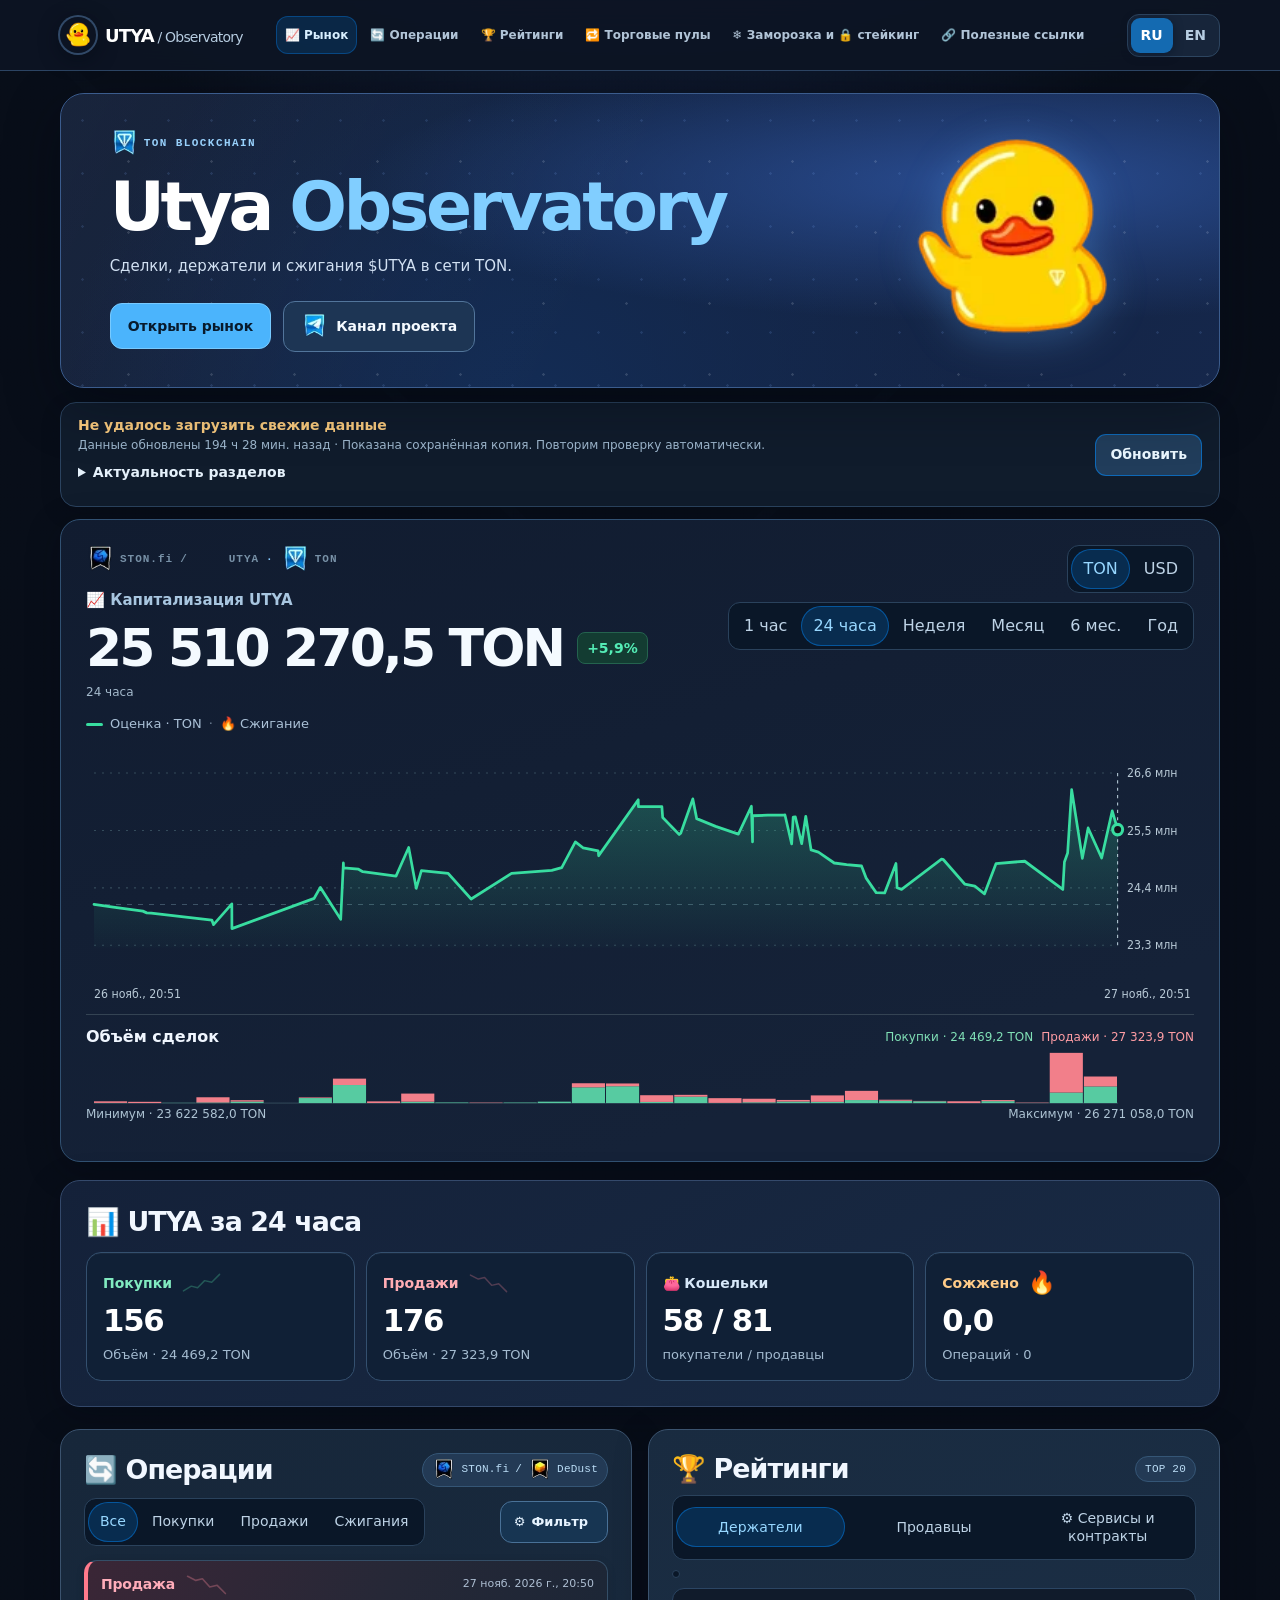
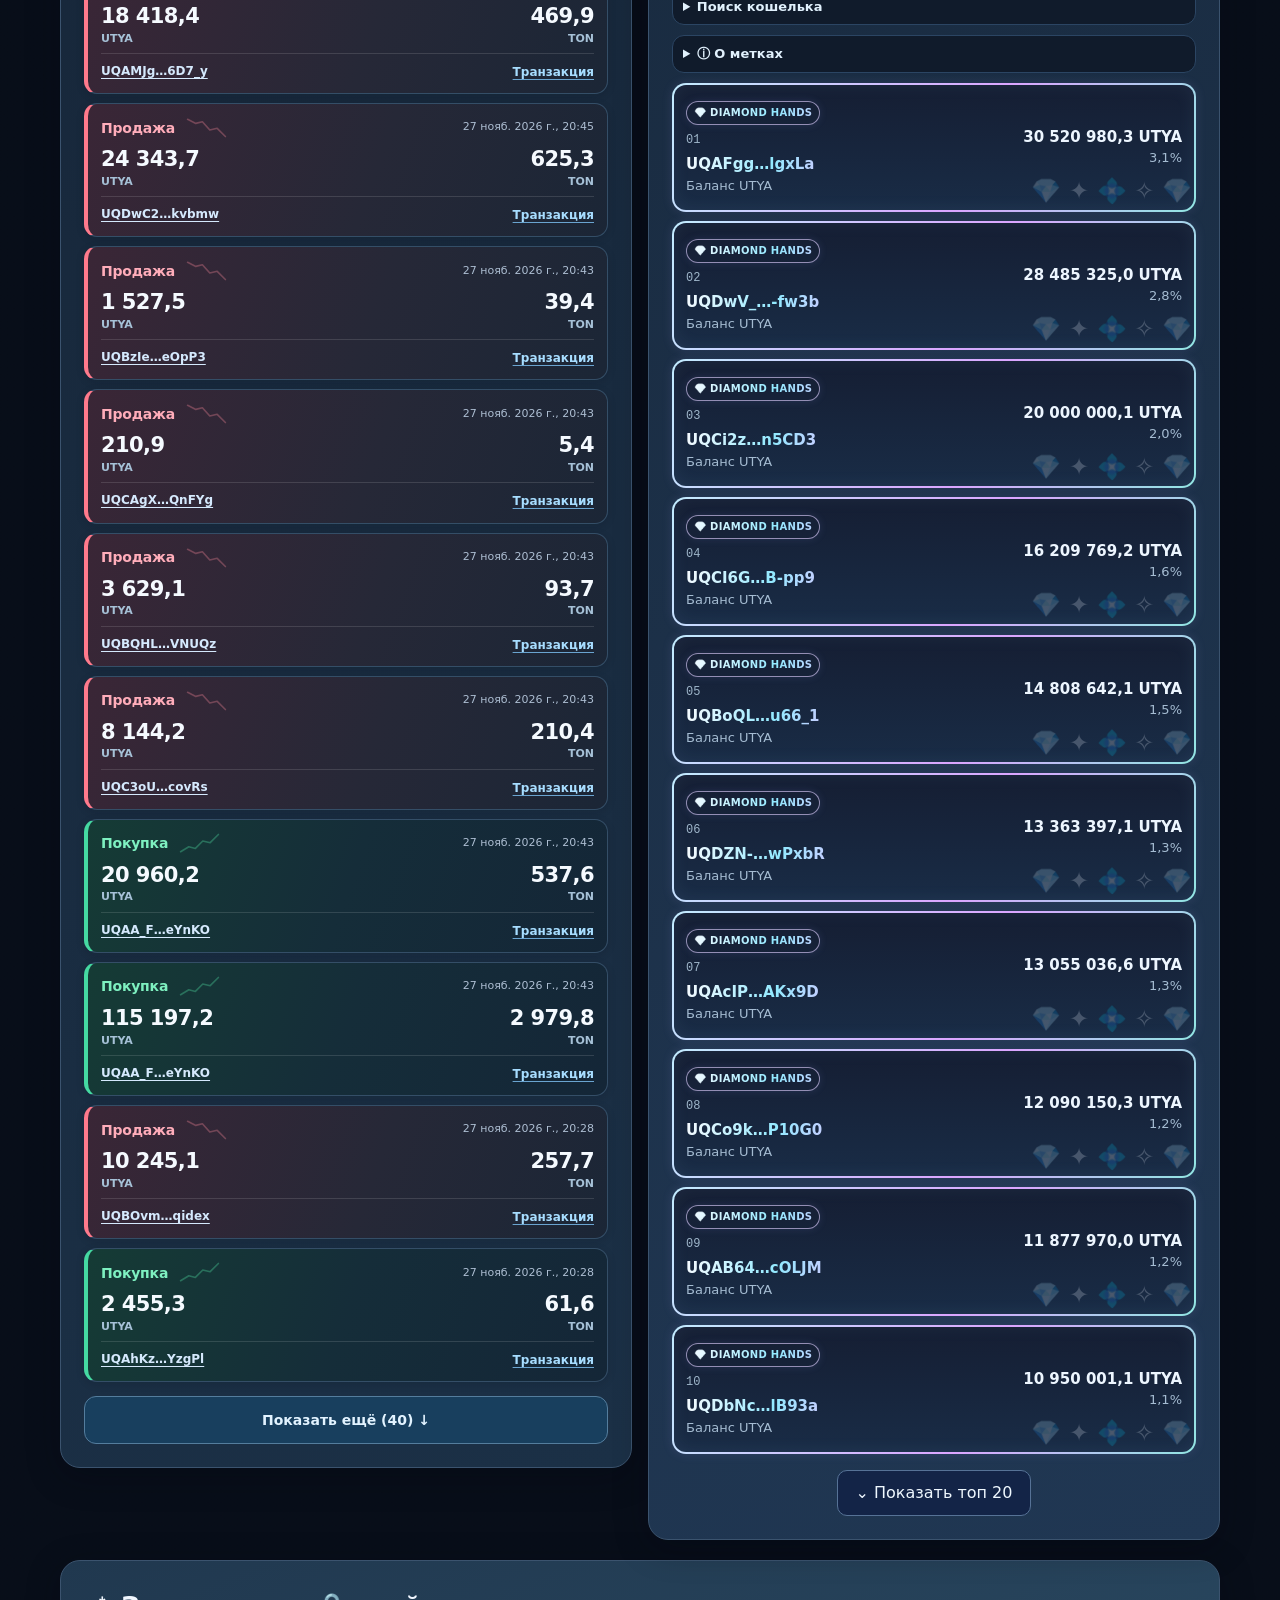
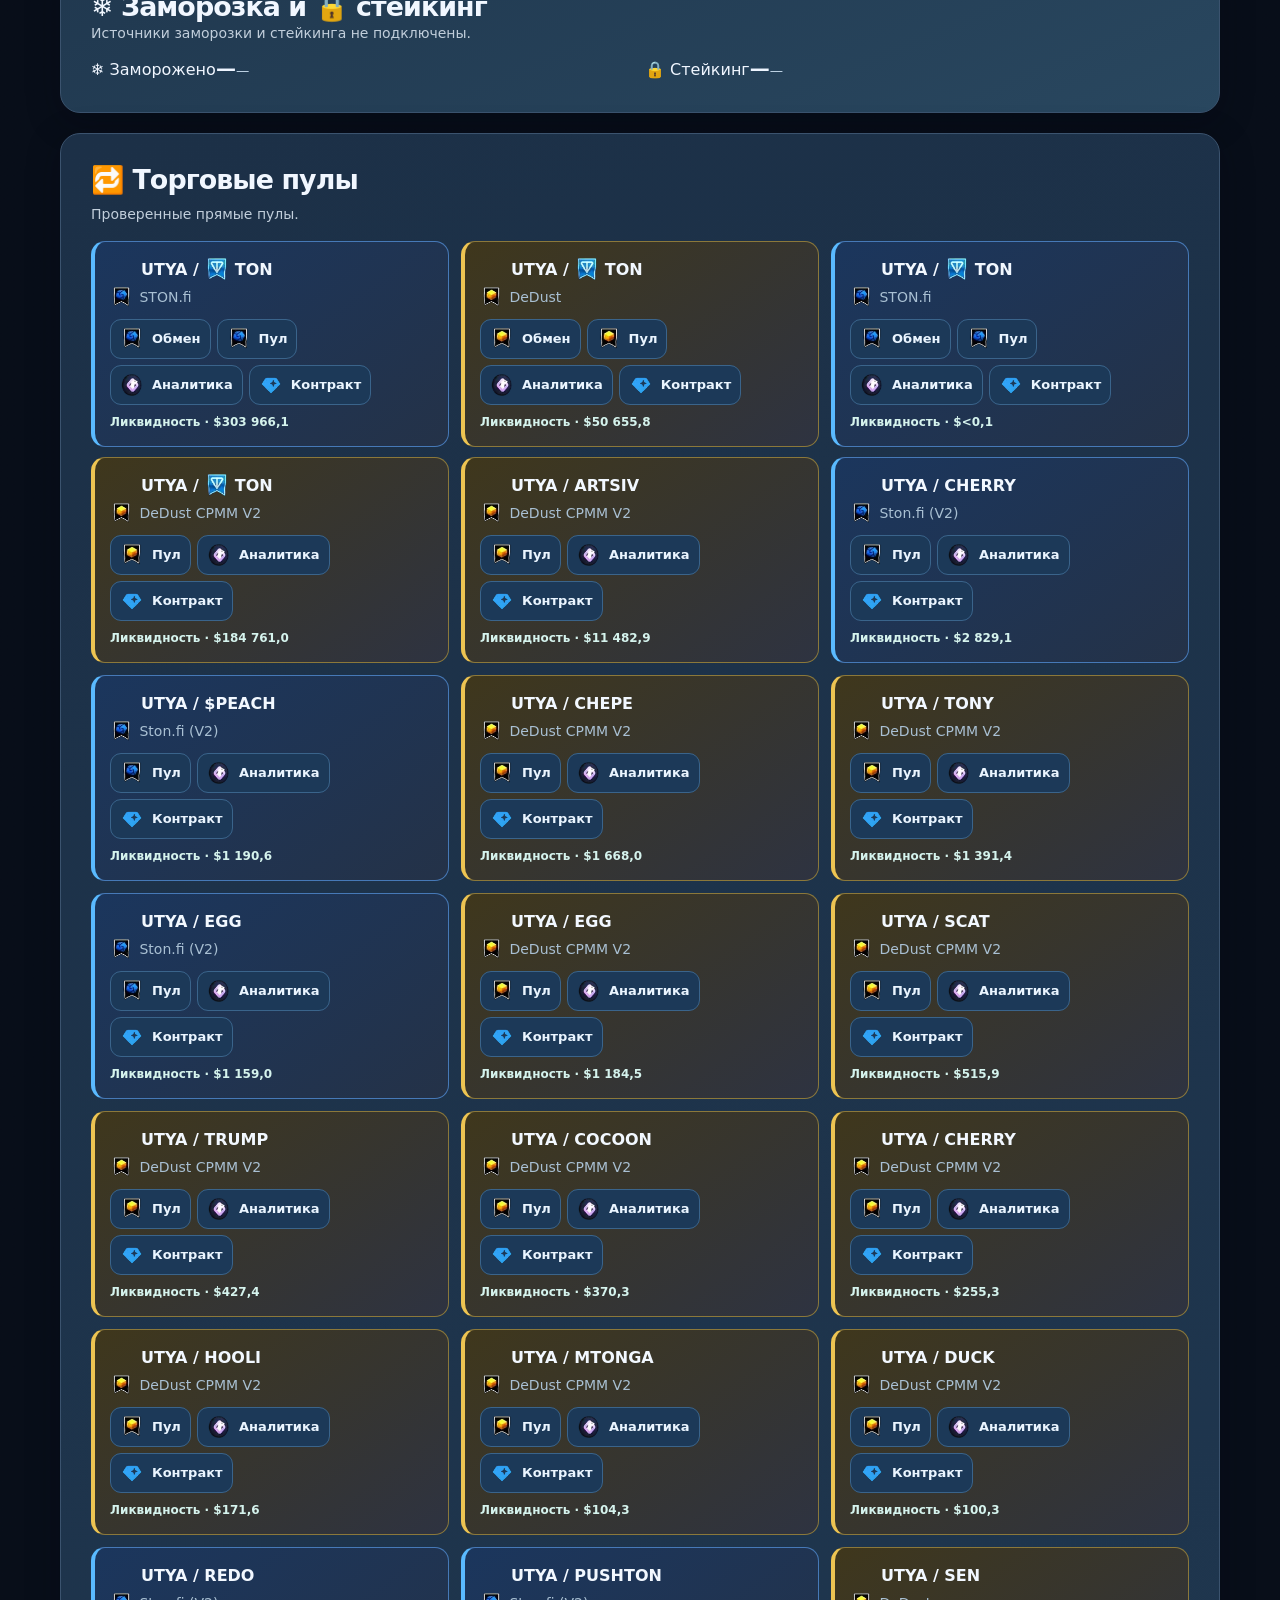
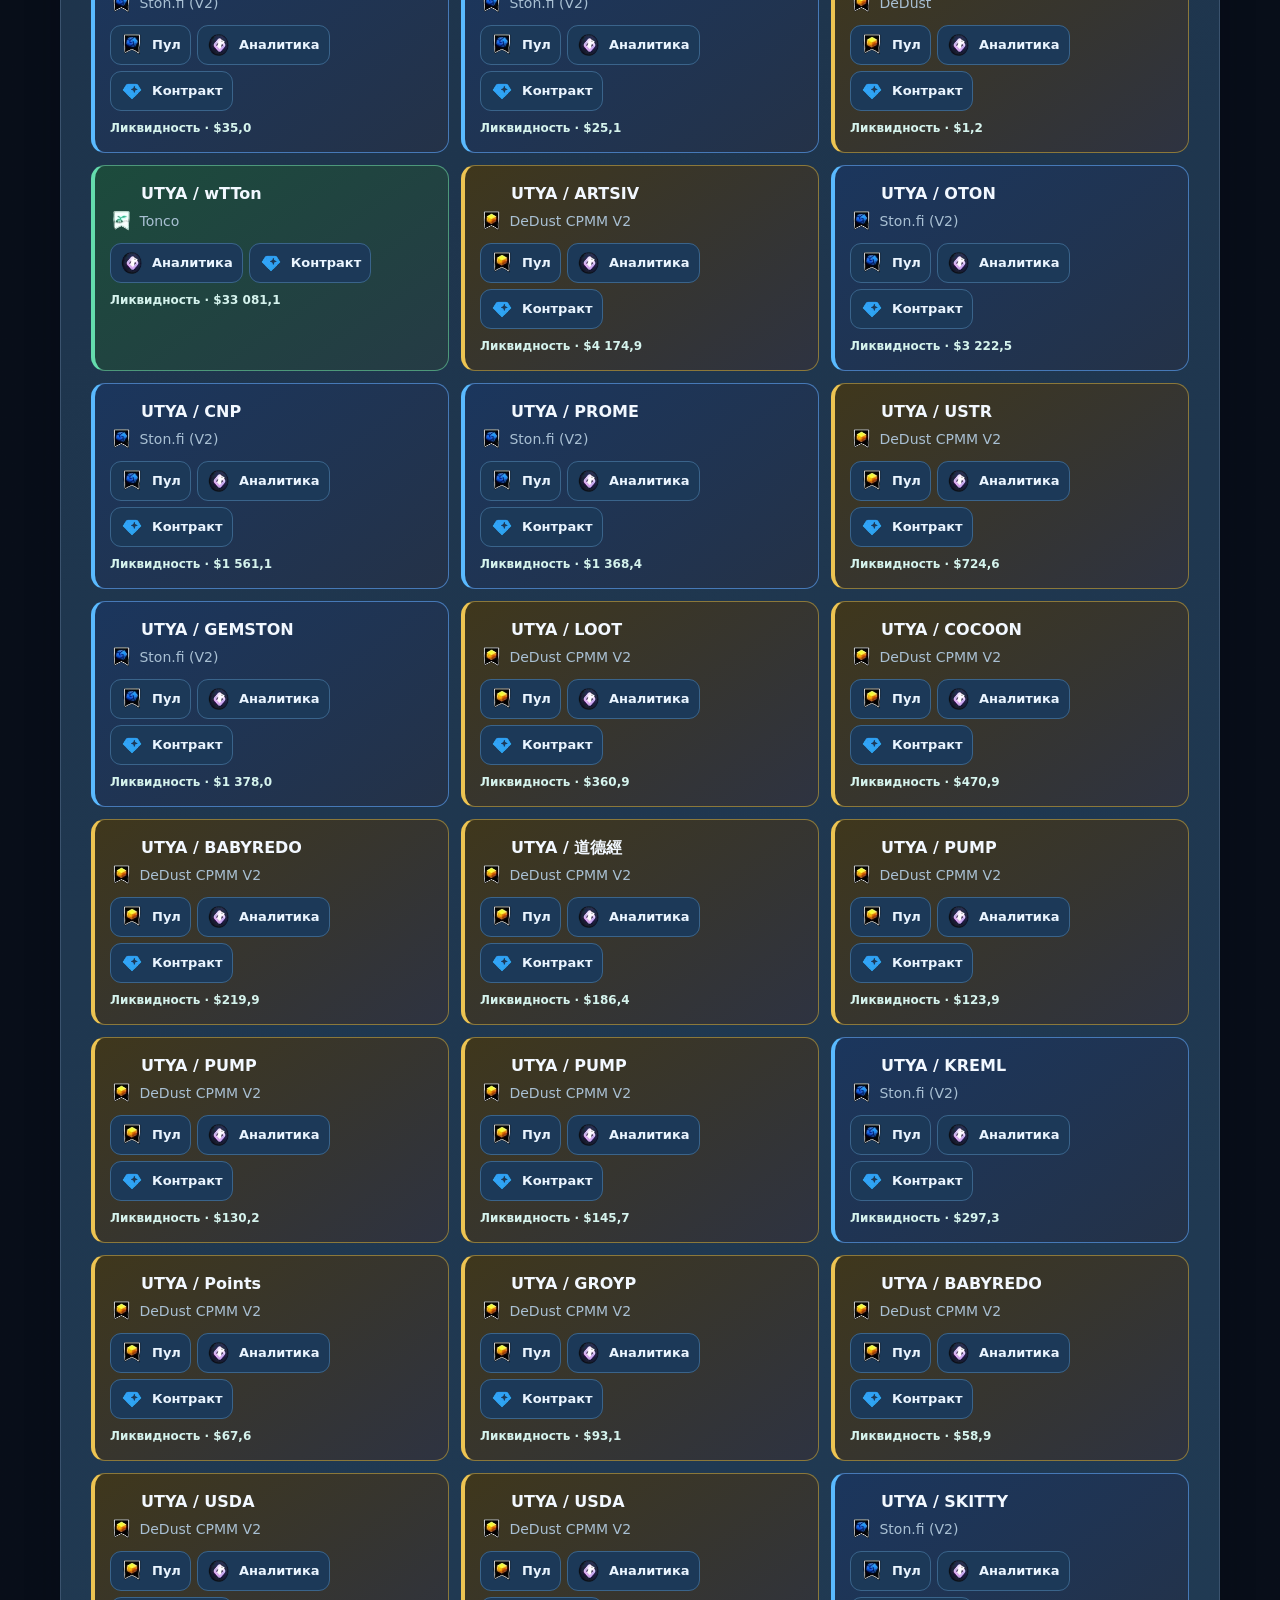
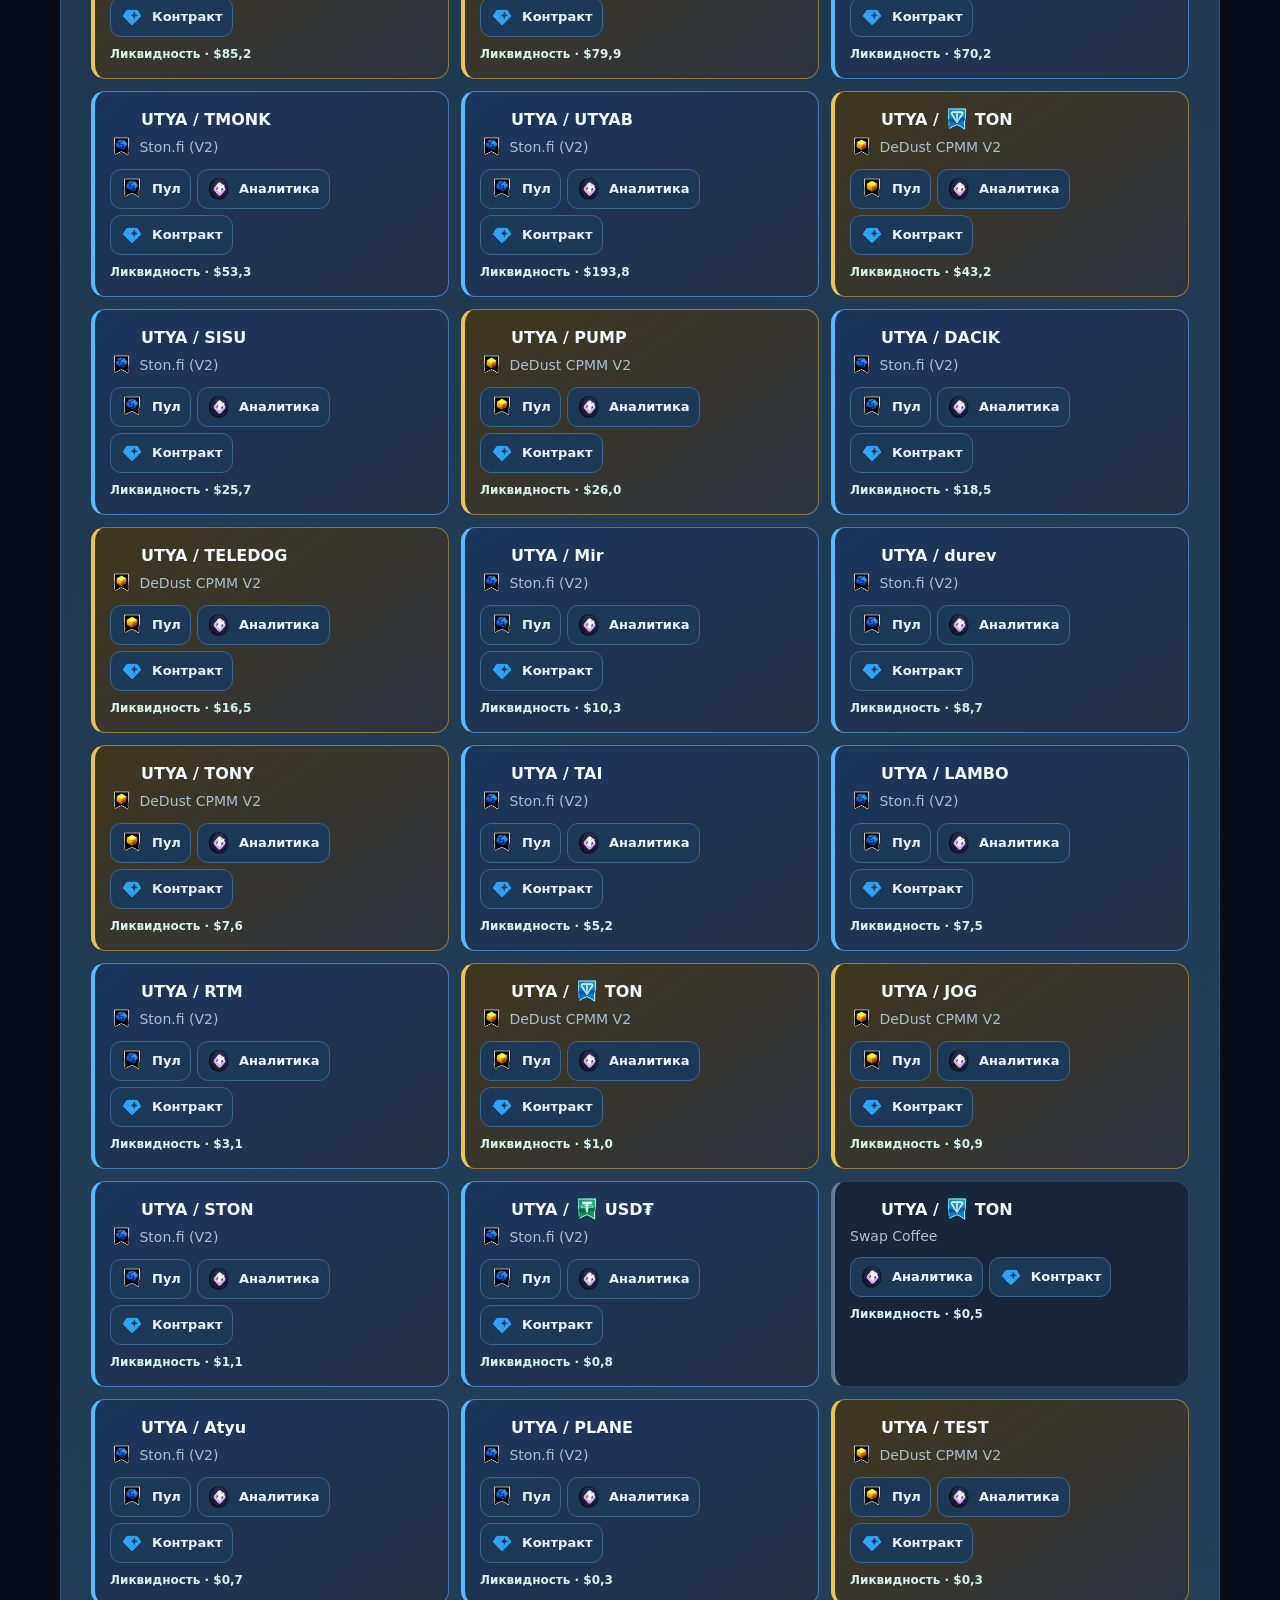
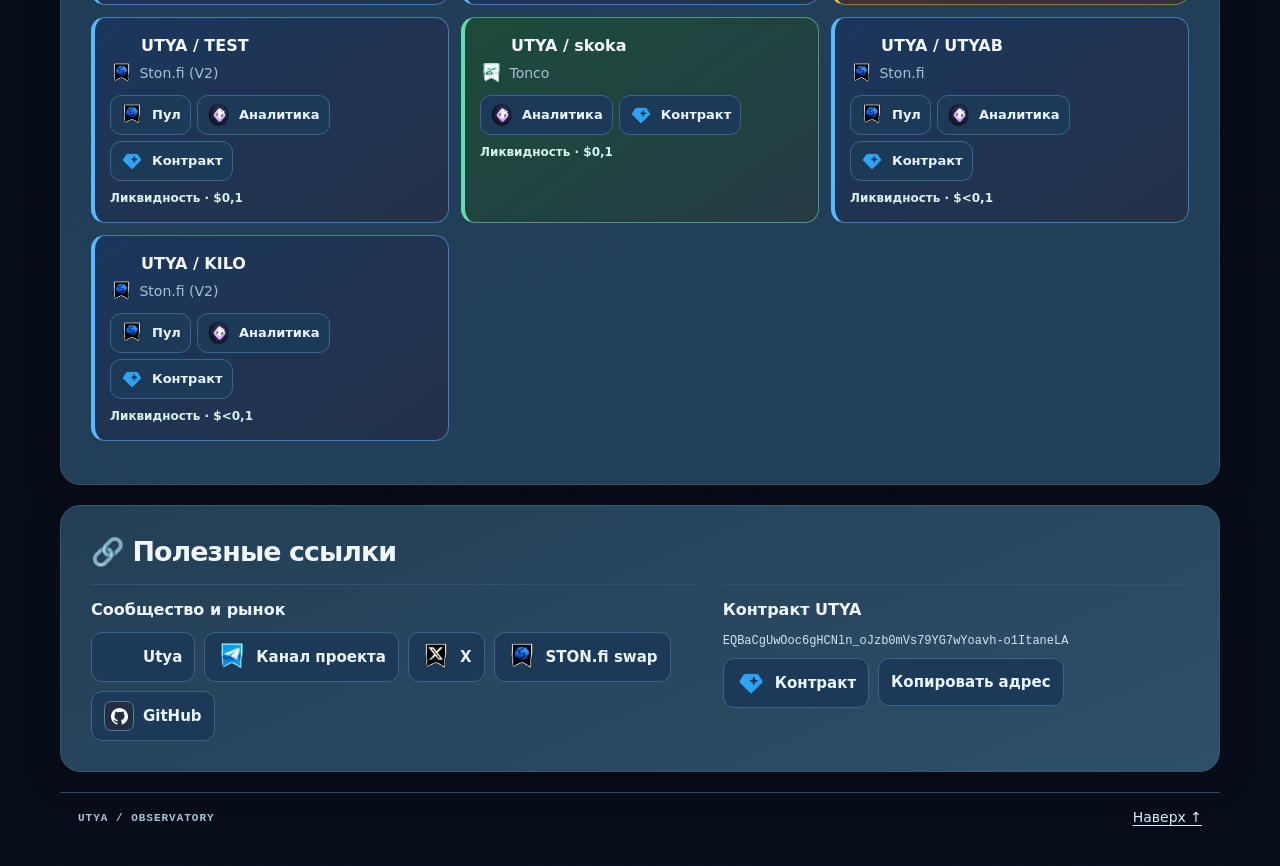
==== commit e546b5d7: "Refresh UTYA snapshot" ====
--- a/index.html
+++ b/index.html
@@ -1145,7 +1145,7 @@
 <section id="links" class="panel resources"><h2 data-t="links"></h2><div class="resourcesGrid"><article><h3 data-t="projectResources"></h3><div class="resourceList"><a href="https://tonutya.com" target="_blank" rel="noopener noreferrer">Utya</a><a href="https://t.me/UtyaOfficial" target="_blank" rel="noopener noreferrer" data-t="projectChannel">Канал проекта</a><a href="https://x.com/tonutyacoin" target="_blank" rel="noopener noreferrer">X</a><a href="https://app.ston.fi/swap?chartVisible=false&amp;ft=TON&amp;tt=EQBaCgUwOoc6gHCNln_oJzb0mVs79YG7wYoavh-o1ItaneLA" target="_blank" rel="noopener noreferrer">STON.fi swap</a><a href="https://github.com/Freebielife/UTYA">GitHub</a></div></article><article><h3 data-t="contractLabel"></h3><p class="contract" id="contractAddress"></p><div class="resourceList"><a id="contract" data-t="exploreContract"></a><button id="copy"></button></div></article></div></section>
 <footer><span>UTYA / OBSERVATORY</span><a href="#top" data-t="up"></a></footer></main>
 
-<script id="snapshot" type="application/json">{"schema":1,"token":"EQBaCgUwOoc6gHCNln_oJzb0mVs79YG7wYoavh-o1ItaneLA","updated":1795771780,"errors":[],"refreshStatus":{"holders":{"attemptedAt":1795771658,"ok":true,"lastSuccess":1795771658},"burns":{"attemptedAt":1795771658,"ok":true,"lastSuccess":1795771658},"zeroBurns":{"attemptedAt":1795771658,"ok":true,"lastSuccess":1795771658},"trades":{"attemptedAt":1795771658,"ok":true,"lastSuccess":1795771658},"rates":{"attemptedAt":1795771658,"ok":true,"lastSuccess":1795771658},"pools":{"attemptedAt":1795771658,"ok":null},"identity":{"attemptedAt":1795771658,"ok":true,"lastSuccess":1795771658},"badges":{"attemptedAt":1795771658,"ok":true,"lastSuccess":1795771658},"domains":{"attemptedAt":1795771658,"ok":true,"lastSuccess":1795771658},"fragmentNumbers":{"attemptedAt":1795771658,"ok":true,"lastSuccess":1795771658}},"holders":{"totalSupply":"999999999.486690637","holderCount":12608,"holders":[{"wallet":"0:05820ee5d06dc31e3ba0cb3eaed05f03b407674df74814e440db790f9a502583","name":null,"tokenAmount":"30520980.292413346","share":3.052098030808005},{"wallet":"0:f057f491fc487f0c49f673e331766a05601f68d9e70df6538cd324820a2bbe7f","name":null,"tokenAmount":"28485325.00971354","share":2.8485325024335326},{"wallet":"0:a2db3dc9758c09da38c9744911fa4767bad013a222e60edf18e902f41d3fa7e4","name":null,"tokenAmount":"20000000.1","share":2.0000000110266187},{"wallet":"0:88e864fb12b449cf5b4b0296e823880c24e29dc357802555570f723789a2c1fa","name":null,"tokenAmount":"16209769.232032509","share":1.6209769240353136},{"wallet":"0:6840bb9aab31c28a45695981834acf855508b3feb0f1898a016ef3935b372eeb","name":null,"tokenAmount":"14808642.12481672","share":1.4808642132418135},{"wallet":"0:d937ea6475fef35f05175a75c182cc582a3a04441fbb0110848d2df97ac3b03f","name":null,"tokenAmount":"13363397.06650084","share":1.3363397073360397},{"wallet":"0:1c20f49699c2c5d98bd4be759f55a8b39933e6e8a989ab3bad9b663c8a26802b","name":null,"tokenAmount":"13055036.55158575","share":1.3055036558287023},{"wallet":"0:a8f641e2c97deabe8bef338d20387f07fa4ef71e2b0c7d27f9c6ae4c15378fd7","name":null,"tokenAmount":"12090150.304726913","share":1.2090150310932901},{"wallet":"0:01eb869f58cc270a97cd8be9ab21558580cd71fa9e384e4700f4dfaddf759c38","name":null,"tokenAmount":"11877970.042469798","share":1.187797004856687},{"wallet":"0:db35c6aa8a7bd0cbfe039de5af3cc95614f8a4adb341fa731620c2fed809a507","name":null,"tokenAmount":"10950001.099164428","share":1.0950001104785165},{"wallet":"0:374dcef51d52dda07444379c52965375f5f723a2cb41430c85822e843f446587","name":null,"tokenAmount":"10466354.113257676","share":1.0466354118630155},{"wallet":"0:0000000000000000000000000000000000000000000000000000000000000000","name":null,"tokenAmount":"10000802.735023181","share":1.0000802740156687},{"wallet":"0:a201927ad1fc0783b98d30c12f534b9fd2a044096aaacbb0482d4c85457646b5","name":null,"tokenAmount":"9703974.777182617","share":0.9703974782163758},{"wallet":"0:ac1e0e46d16129acf447ced89eebe60236b3d05729024370501defc744b0974b","name":null,"tokenAmount":"9081000.18289046","share":0.9081000187551822},{"wallet":"0:2fcbc568f85fffe6e89ac871434b2b22568e802743fa84fd184ac46454436e95","name":"utyaman.ton","tokenAmount":"9045888.385654799","share":0.9045888390298138},{"wallet":"0:f38b95e5366811c8c1b217ab4748c6388c8ca357ab218baf32fa813f306afeee","name":null,"tokenAmount":"8711385","share":0.8711385004471636},{"wallet":"0:04fc14406f27780f147343227ddb37fbb8632ff620eee9a87dee02492e3b54b0","name":null,"tokenAmount":"8651347.469135703","share":0.8651347473576521},{"wallet":"0:6af9af4b65bfce0605bd815fcc4697ffd6443f539f9a1e84174c642c4517a783","name":null,"tokenAmount":"8401023.438306233","share":0.8401023442618557},{"wallet":"0:8a985fb077fb7d4fe9000d12962ae177ee8cffba14f0f6239f678f2e9b6b6856","name":null,"tokenAmount":"7904138.124925765","share":0.7904138128983033},{"wallet":"0:4e1dda8f74c54f871e0b9b6d458e7d174ef6b5d2a629368f8661af9329d5557d","name":null,"tokenAmount":"7773446.832103537","share":0.777344683609372},{"wallet":"0:b454b08b0c082e5ea54df470aef742d6cc9fb63199451c0520638b74194048a7","name":null,"tokenAmount":"7753623.193825796","share":0.7753623197805803},{"wallet":"0:cff6985e8ff6a1b0889e9f1f527b824ac851e2dfcb50d9bc2b2cdee8c3925ee5","name":null,"tokenAmount":"7693578.723473918","share":0.7693578727423104},{"wallet":"0:d6ed14afb32e9efb7c58d24839c025eb87d7e1aa17ddaba3529c72bc20249917","name":null,"tokenAmount":"7397911.071095718","share":0.7397911074893135},{"wallet":"0:c89d8d2ede6a29fb990c3cde29a344a337664a70abb61a39fe7a8f07d368d562","name":null,"tokenAmount":"7229423.428492364","share":0.7229423432203295},{"wallet":"0:60e953ed1b7d249e45a5f87fa39295437bbecdd7585b48d1a817c6df83350dac","name":null,"tokenAmount":"7124816.66942956","share":0.7124816673086795},{"wallet":"0:c654682d8c4797b87681af9f275337e8039808e89d9ce0496614b19205405620","name":null,"tokenAmount":"6845460.384686687","share":0.6845460388200526},{"wallet":"0:fef7b00ea7006211d4f4a281a2e78dcf65bdb9c5bba93a54947af42246d5c9c6","name":null,"tokenAmount":"6574441.942250503","share":0.6574441945625226},{"wallet":"0:ba828a54ab47665da11c83987724c308c8d67d2c8186d72cc2ee9c5fc6578f9e","name":null,"tokenAmount":"6500000","share":0.6500000003336511},{"wallet":"0:779dcc815138d9500e449c5291e7f12738c23d575b5310000f6a253bd607384e","name":null,"tokenAmount":"6386277.822545356","share":0.6386277825823492},{"wallet":"0:cdd3233d21f8bf90726e710c80279a9413d3558fcde04c32f0f475dffa9b523e","name":null,"tokenAmount":"6148640.054813404","share":0.6148640057969559},{"wallet":"0:ae4ec8024f912a85e53336a4d4dd68ee104201a977f7a6391deccc0f3f470b4d","name":null,"tokenAmount":"6111505.50408405","share":0.6111505507221143},{"wallet":"0:1d9b08328908e982b0f05a6bfc03e0fab8ee8c7056c93f7d31e1a0b554965aa0","name":null,"tokenAmount":"6086652.59022629","share":0.6086652593350625},{"wallet":"0:0c1406184e80d810e5beaa394653b1844295af3f6b196438d81304884675ae4a","name":null,"tokenAmount":"5989650.440671186","share":0.598965044374573},{"wallet":"0:4b9f356664fa3f9981a1cbe786d8933223184ba30c40d10fc43594458220f54c","name":null,"tokenAmount":"5913624.58607288","share":0.5913624589108399},{"wallet":"0:bba481f73d8bee9093c147bbfaf4bd0ce09e4931b7a4c7c93e54dbd33a2ba243","name":null,"tokenAmount":"5745360.967992976","share":0.5745360970942124},{"wallet":"0:49da119bcdc22c15b72d95a184529997b656da65b736c903cb2131e750fa3dc7","name":null,"tokenAmount":"5560234.610265909","share":0.556023461312003},{"wallet":"0:3b614f0e5525435200ac13b2b14e388b0ff6af64edda98a8bcb1b2c2270f697b","name":null,"tokenAmount":"5350697.661466847","share":0.5350697664213411},{"wallet":"0:678dafe483da659bb1ca3215a249742bb5c58c13127a422dbceb572317ffe200","name":null,"tokenAmount":"5213528.606199502","share":0.5213528608875655},{"wallet":"0:7b5dae27d6725e1c0175ebc26cb0c7393638e2c68bf567516de0c5c8fb14ff54","name":null,"tokenAmount":"4734322.922754281","share":0.4734322925184453},{"wallet":"0:d98d77eea8bd232bfbfb928383ad12705e74309d18e4d61464a598ee4cb82e2e","name":null,"tokenAmount":"4683092.748961257","share":0.4683092751365132},{"wallet":"0:bc250333a680f6d1569c89588a487abaa757dbfd460d7ece9806df7cac911d03","name":null,"tokenAmount":"4393891.098326667","share":0.43938911005820924},{"wallet":"0:590c784c7459c328991d8acd3e5f8537542086f24cc70f2426badd419c8044a4","name":null,"tokenAmount":"4283944.459705198","share":0.42839444619041867},{"wallet":"0:4049959ea17b974ceb9a354733410db0586649477ee77cffdbcb9c1a77f79f44","name":null,"tokenAmount":"4283818.793392745","share":0.42838187955916696},{"wallet":"0:d9732f35e58caab943e35e069bcba417da8565c69b39f0a4d68d97cf521a8399","name":null,"tokenAmount":"4283680.861260647","share":0.42836808634595},{"wallet":"0:9328fc4c5677ac329358d4d6db2a7d02ced1097b581a11d56e18e4d1c898b3bf","name":null,"tokenAmount":"4263304.986240908","share":0.42633049884293023},{"wallet":"0:13bf4f871733b2d5ce5df128a472f32b1fc83cb80c5d0649210d62ce2a622173","name":null,"tokenAmount":"4232810.368731203","share":0.42328103709039444},{"wallet":"0:f7581686f7619adfc3969565123995d93a3b19b655b02bbfd746e5c95b916cf2","name":null,"tokenAmount":"4155860.08816971","share":0.4155860090302952},{"wallet":"0:41ac6bbbae604d2b2cd8b8f2b85a29a17e5f8a6c8ec16fcc909b44ba110cfb99","name":null,"tokenAmount":"4129406.516421796","share":0.4129406518541459},{"wallet":"0:270c89da8160a9c62d42dcc59b91c132af8334c728cc455d3e25eda8fd56e723","name":null,"tokenAmount":"4125367","share":0.412536700211759},{"wallet":"0:ca149ef825ab73b6575f5755625dfad8fdcf594c52ddf9c764ac42b346c39f77","name":null,"tokenAmount":"4016912.241230993","share":0.40169122432929116},{"wallet":"0:0fad4569f2eda170fdecbb479c2a8738d65461f0f4c8f914d9e37b457ecd4c68","name":null,"tokenAmount":"4000000","share":0.4000000002053237},{"wallet":"0:2ff803e3d5df27c30e57318b5a1dd407cf709bfc6aaa62216e89fc2efcd6c18a","name":null,"tokenAmount":"3905978.044501782","share":0.39059780465067573},{"wallet":"0:5abea335cf3e60b823f1e2de6e7396b486f7e8053cff096f05ecd4aaf615497b","name":null,"tokenAmount":"3897014.663281392","share":0.3897014665281766},{"wallet":"0:b7c0961aaa0f153431b3b0624f48082b85c4c4117d24106e4718858732e050f5","name":null,"tokenAmount":"3780276.391714879","share":0.378027639365533},{"wallet":"0:b4e6c668037bb14395baf6ba454b42affe233650162bb720cbeca7e325b61747","name":null,"tokenAmount":"3700358.153269973","share":0.37003581551694015},{"wallet":"0:6f25807af5789ce48a9cc539c90ed9dfb03a9cde9178916613598ef0f0013678","name":null,"tokenAmount":"3643712.649701436","share":0.36437126515717877},{"wallet":"0:d57a3fc08e41f2e7051967e9a7cd57bb44642758e6bc8ec3e0dbe6f6a7c89072","name":null,"tokenAmount":"3620621.756936635","share":0.3620621758795134},{"wallet":"0:af2faf6896087eec8f54353713f61d0b406d0fe0520ea7d6a110637cfea957e8","name":"ton-binance.ton","tokenAmount":"3519394.590860318","share":0.35193945926668563},{"wallet":"0:a6413beb2a98e05762d44f13564723a5622014a57d56ac8fe6eb08b78691379b","name":null,"tokenAmount":"3500100","share":0.3500100001796634},{"wallet":"0:be42f52d5fc711ba8813f323d73825256083e7f2ac4b72e274096e0ef63656b6","name":null,"tokenAmount":"3500000.695247459","share":0.3500000697044042},{"wallet":"0:3fe8417a2106d996681201db94e83ef718c73587e8154ba242498830d8d3ac54","name":null,"tokenAmount":"3483829.076703481","share":0.3483829078491763},{"wallet":"0:bccc2f25164a2e779e354f00d6192385d73402047d2de5e2f3706085ce13035a","name":null,"tokenAmount":"3300829.283336501","share":0.33008292850308474},{"wallet":"0:f2d218624dbd83c492074adcc643d879a97295b65b97abd94fc6d63786728c1e","name":null,"tokenAmount":"3250000","share":0.32500000016682556},{"wallet":"0:94e3b17a4918492d81cde639fc7ca3214d457f679118d108fbd7dfbb91e1f6ad","name":null,"tokenAmount":"3245658.819611584","share":0.3245658821277611},{"wallet":"0:37713a0d93df7bcd749eaa7006b5caa187b840268bf7d1a65b61c3aeb58acae0","name":null,"tokenAmount":"3184225.110964787","share":0.31842251125992793},{"wallet":"0:b349a98792a1b3298702ed6504baafe86e19e447ddd41a4c18e2b0cf31e01b37","name":null,"tokenAmount":"3123654","share":0.3123654001603401},{"wallet":"0:472f7669c1c8d01a7ea8ef7a81f9e3c357fae3dc9e7c8c3584d28dd3dbd40997","name":null,"tokenAmount":"3045100","share":0.30451000015630786},{"wallet":"0:1f158e38cd8251289f1278021a5613d569c497cd9d0db0d4493a56fcaf5da298","name":null,"tokenAmount":"2961317.207181707","share":0.29613172087017786},{"wallet":"0:66cec988ed6a39553375bc16c77945bb91f5a869ab0675a6d9aa41dba805f19a","name":"gwhale.ton","tokenAmount":"2881207.231426238","share":0.28812072329051885},{"wallet":"0:bbfeeb1e32cb5a8e9f48c395170c46641cbca11cbefe393a4ff15d81bdfc345c","name":null,"tokenAmount":"2879999.723073128","share":0.28799997245514586},{"wallet":"0:11e23af2b0d9e3ade160a82a247812592793c162d1d7c6f3583abfa391f2f4a4","name":null,"tokenAmount":"2853882.806337334","share":0.2853882807802259},{"wallet":"0:f8f492b2c363e949632591cfb10430fb981a38ea577821b4e3bdfcead705b404","name":null,"tokenAmount":"2807640.347136065","share":0.28076403485772533},{"wallet":"0:3215167f5c0c15f61b50eb3c64361e56bd6efefdd210bb5d78949c3923b3ee22","name":null,"tokenAmount":"2764662.602710864","share":0.2764662604129991},{"wallet":"0:f70de80d86241c3a84059e9571469232f7324421c00ce70b040f17cbb8b23f3a","name":null,"tokenAmount":"2606056.929907177","share":0.26060569312448906},{"wallet":"0:a94f15a1632a32bb23063a23a88a113b485258168b72219b9f07220433827e4b","name":"fullsendutya.ton","tokenAmount":"2581406.187595025","share":0.2581406188920085},{"wallet":"0:da303a41fd89374b3318bde79a42ef3789a98dfd24de1b7ac54140707e1c7027","name":null,"tokenAmount":"2574029.366953925","share":0.25740293682751986},{"wallet":"0:7dbbca2ecad6fe883a97db9e7b07df9ebc838161d24e0be5dd509d9ba0dcc816","name":null,"tokenAmount":"2500000","share":0.25000000012832735},{"wallet":"0:01f22c3e72ebc265eb302e42ab316d631297b14bc76a2e3183c1e95e2a34825c","name":null,"tokenAmount":"2433024","share":0.2433024001248894},{"wallet":"0:c456887a9cb4bd5407a802eb67bb8c52d91265be1760402b21542ce9acdb475d","name":null,"tokenAmount":"2432248.218001684","share":0.243224821925018},{"wallet":"0:049b7cffc8296331887501e280f5a39d125fed063bd08cc4c3dda7d5dbc67223","name":null,"tokenAmount":"2403417.046936506","share":0.24034170481702025},{"wallet":"0:796df20230c57433a65ec1c8d9dc3c116ee01291e4c49f0ed1abe0bf2ea91f7f","name":null,"tokenAmount":"2400065.470966184","share":0.240006547219816},{"wallet":"0:5e89652580caa0719d8c2f34d70346aa868c91421cd2811a3cf32b0e53cba5a0","name":null,"tokenAmount":"2400000","share":0.24000000012319425},{"wallet":"0:ac985ecb77476b3fb4cae6ee15b1d13ef8dfc906a1575a66ce7c3596b4e91b1a","name":null,"tokenAmount":"2390187.265666669","share":0.23901872668935745},{"wallet":"0:8f6985cb83fcd1ce561ea858c16c7ab2a44609c5eaef37f67027bc6141d5164d","name":null,"tokenAmount":"2344726.859305068","share":0.23447268605086383},{"wallet":"0:e542dafcefa76eed90cd44d6201b558f9cfed48e10073af3d2d5eff7764c75fb","name":null,"tokenAmount":"2319277.021650473","share":0.23192770228409795},{"wallet":"0:a99120f4a6e8c85c96f5a8f1126fa099fc4513b1aa3734466b97d1b9ce6ca0f7","name":null,"tokenAmount":"2307123.406339574","share":0.2307123407523842},{"wallet":"0:8218be1294fd880e5867362d93be2dee7f50e2fc60f8b082a809c895e0dcb657","name":null,"tokenAmount":"2302923.319369906","share":0.2302923320552018},{"wallet":"0:c5f4e6829ceec79350cae0988656f7a4bccaf53058d629b3364bc9e80a8be4db","name":null,"tokenAmount":"2300000.592632861","share":0.2300000593813473},{"wallet":"0:ac9b47205d4e9550f462d9f69904160bc7ab5b70621043b172f2f9b37ba89831","name":null,"tokenAmount":"2278552.757065361","share":0.22785527582349635},{"wallet":"0:57ea169cbd0270e40fab6ec75b3074d401a579e13014cb2bafd5c20dc02e5fdc","name":null,"tokenAmount":"2214975.553768825","share":0.22149755549057926},{"wallet":"0:140ddc3d2fb26c3c3daf254d73f18a0b0cecc8afa68ff7a3fa6c22f52a19d983","name":null,"tokenAmount":"2190000.196462233","share":0.21900001975863806},{"wallet":"0:cf563aac43f868c50503119f2d496fd4152977301f50722494b737325f57f72d","name":"dedustfund.ton","tokenAmount":"2181764.073739195","share":0.2181764074859115},{"wallet":"0:c0bd296c37f04cea8e89dada87632f6ff056819d3d0603fea99819639acd3f20","name":null,"tokenAmount":"2169709.270575095","share":0.21697092716888272},{"wallet":"0:4b8752e7a89c0d8255711d06660ecdb0f5d9b5912a71e7e92cef16172badacf7","name":null,"tokenAmount":"2163052.997264297","share":0.21630529983746125},{"wallet":"0:4a22bae492012ae4d76bfe2a487234498fe253a9b7d97c8c5313f4d8e18e1879","name":null,"tokenAmount":"2130416.521311805","share":0.21304165224053678},{"wallet":"0:cf319be786f6e19d4be7734bd7175935ac898457bc6fe750f4518ef0c1347d12","name":null,"tokenAmount":"2071580.12550579","share":0.20715801265691514},{"wallet":"0:052f8fb1c09be11802e535f7ae063bd73fd7b470a5a9e528f8471f4a6703009f","name":null,"tokenAmount":"2038371.302064622","share":0.2038371303110937},{"wallet":"0:aa1c16c87b6c11c9af04dc1d1bc2b8876d52265c462f6162fc8bfc43218f2f17","name":null,"tokenAmount":"2013230.580323782","share":0.2013230581357192},{"wallet":"0:90b73d0f473bb0c58485348b518be2f63b7c66050a498b92b7e26b920ea41b1a","name":null,"tokenAmount":"2007498.591078177","share":0.2007498592108645},{"wallet":"0:83bfd1581226185cdb39a6c6633a50b67fca70d12bee327f8ff17b0250114142","name":null,"tokenAmount":"2000001","share":0.20000010010266192}],"asOf":1795771658},"engineVersion":"1.3.0","methodology":{"valuation":"last observed swap in primary_pool times CURRENT total supply; not circulating market cap","primary_pool":"EQCO9NDT4Il25_4ZpHIOgMAUbRJvpsI9pLzqhD8X7eTVB7X_","sellers":"sum of successful supported native TON swap sales; service roles excluded","holders":"balances excluding known services and identified contracts; unclassified accounts may remain until verified","burns":"accepted burn notifications and zero-address transfers shown as distinct evidence","usd":"historical TON/USD rate from CoinGecko","history":"incremental confirmed swaps; missing intervals remain partial"},"serviceRegistry":{"asOf":1795749049,"source":"https://github.com/tonkeeper/ton-assets/blob/main/accounts.json","sha256":"4286bd47e11399901a7d713c9e98a5dba17300d76fe272f4f5d46110a84f4e2e","entries":{"0:ad8afecfacc248996885d8be6824280f9f3a7e54c2f6080b7971b9f556c280c4":"Crypto Bot","0:dddcd3cdad60af4c0d69389f567ad51d0c263fa4968d655ab424c69aadaf9322":"Wallet Bot 1","0:436a76c2794a88e3fbfec6b9c0374fc8db046f10868b835420d9937973a665d4":"Wallet Bot 2","0:6e814e6450e8c578067bb656298fb4d01397dd15018d7f34dc369eaba4c2111c":"Wallet Bot 3","0:5f00decb7da51881764dc3959cec60609045f6ca1b89e646bde49d492705d77f":"OKX 1","0:f15db2c62cd86aff0860d39c491fc73a31395fafeb5945e644498562260c782e":"OKX 2","0:e7e86da08742ed933434ffeb8f08a63c7e100ee842e25f599a9cbf0891574a6c":"OKX 3","0:0338def34b84c6ee9134a04ab1601450be446340a37ae259de57cb37bdb590cd":"OKX 4","0:a30a49ec725e9f57244b66af4c2da7ab76004b4fce80d3a34b1cd0c37762abce":"OKX 5","0:24da1e7b8da901e5b3dd0f98c397feb6e5a5ea483195a8b6bd0682cf2c5327ae":"OKX 6","0:7f2e84c723d8b6b6b1aacf810c8c26ab23c22022b464b87104b2d3065b0ea70b":"OKX 7","0:854ec4521efd52ad43bcf1988e4c44ebdf9a26ad18fa51abfdb685fc3b348a5c":"OKX 8","0:f9bdc0de461c1a2e002fada9550bbb095c8f9f73668d70c517a9cc7e050f8e5a":"OKX 9","0:9b9b739de2527ae72d21083f5198d710c7288453b4733e57ecadb2e189ac829c":"OKX 10","0:b31535e934db05bbc220267467903c8108bdabcbc2a06588838b726ddf589ef0":"FTX","0:57eb74407604a19f7e04005315ef70aeb7b675e6551977586756f6baf12125ee":"MEXC 1","0:1c7bd690f4f93de8b93db5790129dab65926c6e1fc9b57380089db5529516630":"MEXC 2","0:d887d0e2d1c4fc4126e71c970d33ab1896940000eae703bb1ab6cecc830777e3":"MEXC 3","0:7994848c1fcbcbc57a6a5a987b66eb424b8b54e10759b6b514a66b600c2b0eef":"EXMO","0:8d195793baad9a08c46dc353aebe999341dabd07721b9725f19e18abc3d10d92":"EXMO Cold Storage 1","0:26ab8ae763a3a7c3067d882b7b01cd5d37254cb8768f57b6a47c00028effc7b8":"EXMO Cold Storage 2","0:0130c77346e9ed82df677d107ad6a775c11f9c18f6a05c0dd17906b355850dad":"EXMO Deposit","0:342a359e38357c083968129fddddf049ef5c47315bfbef27505a356bf9f02d65":"CoinEx","0:555f3053e257130374bb831ae0e219e5e5f9ec0ca8f8a0d133369d3d690c64c2":"Huobi Deposit","0:85af78e8d035e920117cda654615cdf371d464480b629e110d3c5310d85ab362":"Huobi","0:80d4123841167ca989ac912443cc99a4b9c1a87584536427ff6fd85c92395ae9":"Kucoin 1","0:b37e57033db21d10b950e6143b658c10c3bf425bd193025960aef7f22dbcf4fc":"Kucoin 2","0:07ce60b7e5f255a88c3707f3fbc79e2cf924ed6b4b7d09c6324f0ba2338a48fa":"Kucoin 3","0:a14b1f452385b2bb984ad2c4441e1d23cae071fdfc096dfba53ebba3b6ff1d10":"lbank.info","0:75726a716f747e60b0371cb0d5d35471e8e1e931003fecc3a0961a8bd82c09c7":"xRocket Bot Cold Storage (Old)","0:c1dc654b598ab84cda4f12372efed8907cedf0901865a58649087373e01b1c24":"xRocket Bot (Old)","0:45614fee399c43d77bb597558791831bc0ee31754cbb2b5b1fbf5a3488ed9940":"xRocket Bot Cold Storage","0:011a8f0a0b36b779af033473274966666d1cd6fb4e77df679375fbd6f970d012":"xRocket Bot","0:c3f1da8ecda8f8cd42bace224ea3f1b6971eaa7f54c492d4d190527b4f573f7c":"Bybit 1","0:4a1f3ebcc66bdcefa90245bdf541a50ada1c688a487534b1587abffd93038834":"Bybit 2","0:cd525c15904d7b4027eae08b318624260f371ce8c9f4fcca0cdb7b583854107c":"Bybit 3","0:ae62a192da96e266161a702cc9f6de91c0c3441f17ceba51bc442dfb2031a30a":"Bybit 4","0:e3ce05c4da977132c24a3b102da8b5fbf2ea9173337b49de346e4a4b057f7579":"Bybit 5","0:e33ef85d174eb457c072d1ee10215b69ab9b64192f7421302ab1c8e26b7ad4bd":"Bybit 6","0:7f97f36dda3f7dedc9e12f8c09c4f89e7fbc17527ab3f67de4c3b155297a56e4":"Bybit 7","0:7d133d4e425c8e00de015513a44e66e6d163b21e71720aec7579965e5de28c55":"Bybit 8","0:f2dc1860686cd658987e2bed8216532d8c004460dadea907cc7d4ad7236c496b":"Bybit 9","0:4a1c20bc9a6f9294f75f1c87a7f383a8b73a483a2e6dcb3630ddbe78b3ccad00":"Bybit 10","0:008bb088e81e38d583826901093567027cc1575ec744ac354fa4eeec302d166d":"bit.com","0:1882478daef1b7ed200cbbdc201bd4ed0b24c2e5f1a4c7c15aeb7e3b1a759193":"Coinone Deposit","0:a4d2072b1edc1355fc7fbee0095beec7889a2d3cfaa9edcf2ce9e128631abbd6":"Coinone Withdrawal","0:f3f4ed0913ab555d023745058f1a6c55a49d4876593cb9bdab1f780a99b185bc":"Paribu","0:f9873509de5a2f97f7b2805f5f7aafab447f43c91e751cc8efabc6d2ea09d78a":"BingX","0:b496b8f73b469ff06a2d89e62c4d70a103fc228c821537b49dff092060bc281f":"Gate.io","0:60ff0b28e2b3839bef250a81be9f2e78a6265b980ec5d24df4e44bbff2c3fb25":"TIDEX","0:23eef28b6da5a368d6c0b8028fd5ed47c26758676bc9db1b5653caaadc969f91":"CWallet","0:00ffafa9fb3d4f837824436d19953c792be6632af73a9b82c4dc69ca07195087":"Matrixport","0:b58c73481f25a280f9705ab3424be850614d823256263ecfa049fa9fb917720d":"QMall","0:00b402b789e5626e1c61b50c5dbe2024426e92f16c0c2fb735396df96046b5fa":"BIT","0:2c54797319837b4c6d014fc991c1a8d4294dfd4d6cec4937e370f1f27db0423f":"Bitforex","0:6a5a76a1538cf9596590ec3708470649c342624bf92e63a6a7a15254ededa904":"Bitfinex","0:59b065c5d66261a5317660e96eee476aa6a11b749bdcbe8c0d1f3dbf24200d1c":"OMPFinex","0:3cd5ad54b190a71caab984b0f210e3742c7f2147b7e9073377d7c6b470017362":"Bitrue","0:6c53cd87cc0d33486db42c1c7fc03dfaeb2f7b815afc368ab1aee567edda3f72":"Coinspot","0:9a582c23266b8ea47eb71118a3c040d42b230b2266fecffe2d3cd390c0922c35":"BigOne","0:dd528505af15c6e5206bdd8f6c9a3b541f80ca98ae8a5066ab3ff8de1ff5e678":"Farhad Exchange","0:2b6f3cda567c385f0645486f3c665a451f56b2969d1be57d86eb77c6077a81d1":"BitTime","0:cdf7f0d7c09036f064272e3c429ed570be49ef29eb3a735b64bbc17915073732":"Bitget","0:e9c0a24ffaa6aa4f228890e71ae9550bfc53a6c57e643bc31c240e18727ac1ce":"Bitget2","0:336502faf83ef5b532d315ba71450b661c90e83fce64d8bc1fd2bf642f3555d9":"Bitget3","0:b308c7f9b4f596f6250175885972549871b05c70ed3619fd5a939401eea972e4":"Bitget4","0:e2d1df206b372db1f3b890e60d185b67aa0c9f1b6b6ff60a05091c8c01b40ac4":"Bitget5","0:7a0dc94da9f48b968dfb87be38d4fab7286288db7a04d3081feee177376d9089":"Bitget6","0:8785ef5ebb0fd24c6911d10f43c00961e9748fa54297a1ac517e3c5fe76bb0be":"Bitget7","0:213b6804c2082135a4a803da8e3b30cfed51aee9af2ad2100334b7f4711d3bcc":"Bitget8","0:573dfe99490a041703e977e4724135c5b8bea0bea67839612247451ca9d5c4cb":"Bitget9","0:de2519a527de7e1d4c1028bdb74e022b28a6e370e4fec3fc27d8d971308f99bb":"Bitget10","0:06476e580e250d0abec5c365a711833483c581d57b908be37d56bdb0e338c312":"Bitget11","0:c9959a997e1d4e4383d8db37b86d2101ce78dcf1f1b3904d9888fe572ef0efd4":"Bitget12","0:c07e51e5b694937758f45f4003071c84f4c4a68bdb168a22c3d6c8b89cd6186f":"Bitget13","0:1797a5c4c50a2b312ce9927ff6f12efd3b0b58ff311445118c2d2e64312b5d79":"Bitget14","0:6083005b354ab1c4785aa8ce8293ee5c9c182e9248f27e9c9074f35c16342083":"Bitget15","0:f99b14600ae44d2f12b178e8c6eabd78892ae82c5e45b6898f9deb7eb203f9c4":"Binance","0:8e91b50381c36dd42accdb51f5cb5d96848568b4924f8079b1a5ae7e10f43eda":"Binance Hot Wallet","0:ca1d9edeef40b3a9dbd9082f3767859547c3ce0bf641d09d58e33a3cf06fb309":"Binance Hot Wallet","0:a2faca7adfebd5c5970108d1f79065cef32b0c143fb13489066b684cdd7ee95c":"BitMart","0:5d5a830e48214791f4ab5352900c624d3bff3c5efd630196b180158eb789990f":"Nobitex","0:cad898b200a0934ee416c2039bbf3f5d7f1a323172875b3c19d378a6f540f7b1":"Nobitex","0:4532d5bcdfb05d3275cbf255bc91c3635cd48d63b719441581c5542a4750fdf5":"Nobitex","0:a32d52ced80a23fe4fe90ba94593ef686de03f9fbdaa069e642826a95234b982":"Nobitex","0:fac8ffcb6f89572a1232d59e91c65909ae408663fd2ceaecd35f35b5e9d670f4":"Bitpin1","0:c14ce5d772539be26fde315a505a1e0514104e76eef776f0b845e57df0557ddb":"Bitpin2","0:dd36441bf4aa8a6a6ecfd763efde1eb82dd86bdcfb1456b45ff4b73f87657184":"Bitpin3","0:402f5d4f4f8bea7b0bd511b9d3771834c1a22bbbbc8a326035eb07aa24f5c9f9":"Crypto.com","0:ca6e8f2a3dfc875b8673d8677f3818c4b8c02d1aa481a86a0c61bd09f8269f1d":"Foxbit","0:60def37fb0e6f41b18a73c2496d96b25442344864ca0ed97189a6f37e2439c56":"Richamster","0:97ad93444915089e812238ff10abe9066d0b03ea3dba2a8630fb9c9f88aa455c":"Wallet in Telegram","0:1f5806c73d03bbc96eb7eebf16067f1f2e8e270cfa16d57001aa9eaf7456f008":"Wallet in Telegram","0:1b44ec553616b0e4551037038834bdf0bdaa1f0440e10f3331d9841585612a68":"Wallet in Telegram","0:cf06c94efdae26faaa1d85092fc4daee78eba09e69c36dac051c1d8ffde35f40":"Wallet in Telegram","0:91887059ba56a03790b0696d7a402ac0691dff62fcd398e813f97d3b2736fa58":"Wallet in Telegram","0:6db0f022632b6269f0d4dbf8ea60a8448bbc2bcfc6812e31af8cc6405c268af7":"Wallet in Telegram","0:dd6ff02c59634745529b99a8d5beeea9f6c38a9188e6a7e96a424e3820c8ac0a":"Wallet in Telegram","0:023895aef955024920a291c6f3715e291df1b3dd254eafa8b09e21a2d58d5897":"Wallet in Telegram","0:f5066318091a8cfb530ec732104ce38f7783d92a6679ffcc0ce0960b0e94c7d0":"Wallet in Telegram","0:0c5684355f5410a923fb7dd59314905dc7ff157b28c9130671c7a4f17007e898":"Wallet in Telegram","0:23fe558cdf44249381aef36472e64a5072a24ba97fb61b2f5791da6013aec92d":"Wallet in Telegram","0:b7be71ac1b40e436db36721d9c20e82d44e78fc1e86a8ad15e00b1cc16831dcf":"Wallet in Telegram","0:55b7223f04dd1f2e1b3f28e4ad628fe6cab60004f280fb0a58cd27fc590b2eac":"Wallet in Telegram","0:659dbf460831a72795c4a9a9872fb4a3e7fd302783068dae53e8f2a5c150084a":"Flipster Deposit","0:d0a6eb95408e95ce97b0ca597fc523ff4809523635e8f519e00fdcbdf42f0c54":"Flipster Withdrawal","0:ec85cfc7fd1009362e421b5a0141f510d6540107ab73e7829fda1ef9e97a75e3":"CryptoBot","0:817438e5b0e6eb113ab74d73fc95f7ec19247dbe6ee27a42c3d0164d614c3ca1":"Ourbit","0:66a1e72196d64d6faf48fa4b2ea861f67b0484d2d14a59caf701d8c286ce44e5":"OKX 11","0:419712bc541c4489d6f1c38a105722d293b8847fd54f2717ad69142911b8be5c":"Bitfinex 2","0:6c25b5f2fe5ef1a6a1978f611f61a50883fd50a0822b19176445fca931823263":"OKX 12","0:14de4b02647941779108b7b99be85596260ccde813351000055d744dd8aba04c":"CoinEx"}},"identity":{"byWallet":{"0:05820ee5d06dc31e3ba0cb3eaed05f03b407674df74814e440db790f9a502583":{"checked":1795749111,"domain":null,"linkedDigits":[],"role":null,"activated":1756425008},"0:f057f491fc487f0c49f673e331766a05601f68d9e70df6538cd324820a2bbe7f":{"checked":1795749111,"domain":null,"linkedDigits":[],"role":null,"activated":1705703915},"0:a2db3dc9758c09da38c9744911fa4767bad013a222e60edf18e902f41d3fa7e4":{"checked":1795749111,"domain":null,"linkedDigits":[],"role":null,"activated":1728772182},"0:88e864fb12b449cf5b4b0296e823880c24e29dc357802555570f723789a2c1fa":{"checked":1795749111,"domain":null,"linkedDigits":[],"role":null,"activated":1794954655},"0:6840bb9aab31c28a45695981834acf855508b3feb0f1898a016ef3935b372eeb":{"checked":1795749111,"domain":null,"linkedDigits":[],"role":null,"activated":1770679589},"0:f00b66377a9b1e6a5742b132b710e444df28f69756648edfdae2b95028db24bd":{},"0:8081761f119a6e34caac3da5ad4b130d940a451bddce495761340b9ceab2909c":{},"0:d200680b268c7d431d2894934272da4d52eb2ba8c943e74be28e099a096fa9d5":{},"0:bbfeeb1e32cb5a8e9f48c395170c46641cbca11cbefe393a4ff15d81bdfc345c":{},"0:0d110e78adb1800f6455741051c531bbe1ee4620e5381de44a5dbc9bc54f9ab5":{},"0:52134773a9803f5ba133f01592876a55763d347fc44e04b93f694dbd8968ac05":{},"0:e1e3358a985a19b447f40d1f2bd104dc03c25be10508971e7f309273b932ebae":{},"0:744b65a1a9d6cc2626f8e3d4be17c45581e853b070300fbfc15a75cc71f35024":{},"0:a2d4b893ae32fdc8b850803577ca124ac560f9feca4f57c6feba1d0896532f88":{},"0:501cbeac6bcbb630970c657bd08ed7dbf913b436b09b207362b261b8c5d0d535":{},"0:00fc5a928a393c9747c1dd2e3d61bbabb5857ae4259b616e3b888cd527941e62":{},"0:950aeaf422527bb77a882bd76f84f48bee056a520e1f14d58837b75a6e504af9":{},"0:7321ea4a66c5e5e66c5adbc7707ee26de4c26a19c3af022feae163260f8ede3a":{},"0:6aefd8f2a09f3c5088d1630fe59b34722e5ddc7025903902b1ff51be7aac850f":{},"0:dae15ccba7159b092a72a3a535a5f8b2bbc788fd2d83b1d3065dc6f37def233a":{},"0:cd9db24577520ce1374af0f4d02c41d5e42aaa185e600738a4bcabbe0ffe99ff":{},"0:feaeb1b4fb624cd431064f30cf33954612f6f0ff36ed72a5560b8fa2470d7f64":{},"0:34a6ca017033a1c87e447a329e53a60ea7c83e544f04c4216a8c38b161bb4d53":{},"0:dc65e0adc321201f8d9526a90b2a1e8061189219c7e96eb86e8f105dd82d263d":{},"0:0ac79ade659088d3db5572b672944c5bee9bc0f6b15d9260450a896367ebd884":{},"0:71f30112f505297959263c6c21fcce69811743cd890c06117cd8b091d9b80b21":{},"0:dae149d747670f88fd1f53421923d4918594fc06fc1322b25b51990e4f73c9d3":{},"0:fe18950b3e4d531d3fb91be902f264496f9ada90ca6419a2e70f3138a81a52d1":{},"0:600bd8c86cff88b56480365f4261c45afa203458fcbcaf08feb2c1f9a7f9c3d4":{},"0:ea6ca23ee003029be87a66676e80f4e536c449d7f7cd8d75f50636c14150a633":{},"0:d93af35f853ae4aef8577427fa83da679d870662803efe81c94bf8989446bda0":{},"0:3bc5c32f19b0f53c818a2829a77ff045d46adc6d9bb553c8a5ad0b89c57a695e":{},"0:d937ea6475fef35f05175a75c182cc582a3a04441fbb0110848d2df97ac3b03f":{"checked":1795749111,"domain":null,"linkedDigits":[],"role":null,"activated":1741913342},"0:1c20f49699c2c5d98bd4be759f55a8b39933e6e8a989ab3bad9b663c8a26802b":{"checked":1795750247,"domain":null,"linkedDigits":[],"role":null,"activated":1732869955},"0:a8f641e2c97deabe8bef338d20387f07fa4ef71e2b0c7d27f9c6ae4c15378fd7":{"checked":1795750247,"domain":null,"linkedDigits":[],"role":null,"activated":1761967102},"0:01eb869f58cc270a97cd8be9ab21558580cd71fa9e384e4700f4dfaddf759c38":{"checked":1795750247,"domain":null,"linkedDigits":[],"role":null,"activated":1739633239},"0:db35c6aa8a7bd0cbfe039de5af3cc95614f8a4adb341fa731620c2fed809a507":{"checked":1795750247,"domain":null,"linkedDigits":[],"role":null,"activated":1706037447},"0:374dcef51d52dda07444379c52965375f5f723a2cb41430c85822e843f446587":{"checked":1795750247,"domain":null,"linkedDigits":[],"role":null,"activated":1746615138},"0:0000000000000000000000000000000000000000000000000000000000000000":{"checked":1795771658,"domain":"go--dnsmint.ton","linkedDigits":[],"role":null,"activated":null},"0:a201927ad1fc0783b98d30c12f534b9fd2a044096aaacbb0482d4c85457646b5":{"checked":1795771658,"domain":null,"linkedDigits":[],"role":null,"activated":1755545596},"0:ac1e0e46d16129acf447ced89eebe60236b3d05729024370501defc744b0974b":{"checked":1795771658,"domain":null,"linkedDigits":[],"role":null,"activated":1709633066},"0:2fcbc568f85fffe6e89ac871434b2b22568e802743fa84fd184ac46454436e95":{},"0:f38b95e5366811c8c1b217ab4748c6388c8ca357ab218baf32fa813f306afeee":{"checked":1795771658,"domain":null,"linkedDigits":[],"role":null,"activated":1714263301},"0:04fc14406f27780f147343227ddb37fbb8632ff620eee9a87dee02492e3b54b0":{"checked":1795771658,"domain":null,"linkedDigits":[],"role":null,"activated":null},"0:6af9af4b65bfce0605bd815fcc4697ffd6443f539f9a1e84174c642c4517a783":{},"0:8a985fb077fb7d4fe9000d12962ae177ee8cffba14f0f6239f678f2e9b6b6856":{},"0:4e1dda8f74c54f871e0b9b6d458e7d174ef6b5d2a629368f8661af9329d5557d":{},"0:b454b08b0c082e5ea54df470aef742d6cc9fb63199451c0520638b74194048a7":{},"0:cff6985e8ff6a1b0889e9f1f527b824ac851e2dfcb50d9bc2b2cdee8c3925ee5":{},"0:d6ed14afb32e9efb7c58d24839c025eb87d7e1aa17ddaba3529c72bc20249917":{},"0:c89d8d2ede6a29fb990c3cde29a344a337664a70abb61a39fe7a8f07d368d562":{},"0:60e953ed1b7d249e45a5f87fa39295437bbecdd7585b48d1a817c6df83350dac":{},"0:c654682d8c4797b87681af9f275337e8039808e89d9ce0496614b19205405620":{},"0:fef7b00ea7006211d4f4a281a2e78dcf65bdb9c5bba93a54947af42246d5c9c6":{},"0:ba828a54ab47665da11c83987724c308c8d67d2c8186d72cc2ee9c5fc6578f9e":{},"0:779dcc815138d9500e449c5291e7f12738c23d575b5310000f6a253bd607384e":{},"0:cdd3233d21f8bf90726e710c80279a9413d3558fcde04c32f0f475dffa9b523e":{},"0:ae4ec8024f912a85e53336a4d4dd68ee104201a977f7a6391deccc0f3f470b4d":{},"0:1d9b08328908e982b0f05a6bfc03e0fab8ee8c7056c93f7d31e1a0b554965aa0":{},"0:0c1406184e80d810e5beaa394653b1844295af3f6b196438d81304884675ae4a":{},"0:4b9f356664fa3f9981a1cbe786d8933223184ba30c40d10fc43594458220f54c":{},"0:bba481f73d8bee9093c147bbfaf4bd0ce09e4931b7a4c7c93e54dbd33a2ba243":{},"0:49da119bcdc22c15b72d95a184529997b656da65b736c903cb2131e750fa3dc7":{},"0:3b614f0e5525435200ac13b2b14e388b0ff6af64edda98a8bcb1b2c2270f697b":{},"0:678dafe483da659bb1ca3215a249742bb5c58c13127a422dbceb572317ffe200":{},"0:7b5dae27d6725e1c0175ebc26cb0c7393638e2c68bf567516de0c5c8fb14ff54":{},"0:d98d77eea8bd232bfbfb928383ad12705e74309d18e4d61464a598ee4cb82e2e":{},"0:bc250333a680f6d1569c89588a487abaa757dbfd460d7ece9806df7cac911d03":{},"0:590c784c7459c328991d8acd3e5f8537542086f24cc70f2426badd419c8044a4":{},"0:4049959ea17b974ceb9a354733410db0586649477ee77cffdbcb9c1a77f79f44":{},"0:d9732f35e58caab943e35e069bcba417da8565c69b39f0a4d68d97cf521a8399":{},"0:9328fc4c5677ac329358d4d6db2a7d02ced1097b581a11d56e18e4d1c898b3bf":{},"0:13bf4f871733b2d5ce5df128a472f32b1fc83cb80c5d0649210d62ce2a622173":{},"0:f7581686f7619adfc3969565123995d93a3b19b655b02bbfd746e5c95b916cf2":{},"0:41ac6bbbae604d2b2cd8b8f2b85a29a17e5f8a6c8ec16fcc909b44ba110cfb99":{},"0:270c89da8160a9c62d42dcc59b91c132af8334c728cc455d3e25eda8fd56e723":{},"0:ca149ef825ab73b6575f5755625dfad8fdcf594c52ddf9c764ac42b346c39f77":{},"0:0fad4569f2eda170fdecbb479c2a8738d65461f0f4c8f914d9e37b457ecd4c68":{},"0:2ff803e3d5df27c30e57318b5a1dd407cf709bfc6aaa62216e89fc2efcd6c18a":{},"0:5abea335cf3e60b823f1e2de6e7396b486f7e8053cff096f05ecd4aaf615497b":{},"0:b7c0961aaa0f153431b3b0624f48082b85c4c4117d24106e4718858732e050f5":{},"0:b4e6c668037bb14395baf6ba454b42affe233650162bb720cbeca7e325b61747":{},"0:6f25807af5789ce48a9cc539c90ed9dfb03a9cde9178916613598ef0f0013678":{},"0:d57a3fc08e41f2e7051967e9a7cd57bb44642758e6bc8ec3e0dbe6f6a7c89072":{},"0:af2faf6896087eec8f54353713f61d0b406d0fe0520ea7d6a110637cfea957e8":{},"0:a6413beb2a98e05762d44f13564723a5622014a57d56ac8fe6eb08b78691379b":{},"0:be42f52d5fc711ba8813f323d73825256083e7f2ac4b72e274096e0ef63656b6":{},"0:3fe8417a2106d996681201db94e83ef718c73587e8154ba242498830d8d3ac54":{},"0:bccc2f25164a2e779e354f00d6192385d73402047d2de5e2f3706085ce13035a":{},"0:f2d218624dbd83c492074adcc643d879a97295b65b97abd94fc6d63786728c1e":{},"0:94e3b17a4918492d81cde639fc7ca3214d457f679118d108fbd7dfbb91e1f6ad":{},"0:37713a0d93df7bcd749eaa7006b5caa187b840268bf7d1a65b61c3aeb58acae0":{},"0:b349a98792a1b3298702ed6504baafe86e19e447ddd41a4c18e2b0cf31e01b37":{},"0:472f7669c1c8d01a7ea8ef7a81f9e3c357fae3dc9e7c8c3584d28dd3dbd40997":{},"0:1f158e38cd8251289f1278021a5613d569c497cd9d0db0d4493a56fcaf5da298":{},"0:66cec988ed6a39553375bc16c77945bb91f5a869ab0675a6d9aa41dba805f19a":{},"0:11e23af2b0d9e3ade160a82a247812592793c162d1d7c6f3583abfa391f2f4a4":{},"0:f8f492b2c363e949632591cfb10430fb981a38ea577821b4e3bdfcead705b404":{},"0:3215167f5c0c15f61b50eb3c64361e56bd6efefdd210bb5d78949c3923b3ee22":{},"0:f70de80d86241c3a84059e9571469232f7324421c00ce70b040f17cbb8b23f3a":{},"0:a94f15a1632a32bb23063a23a88a113b485258168b72219b9f07220433827e4b":{},"0:da303a41fd89374b3318bde79a42ef3789a98dfd24de1b7ac54140707e1c7027":{},"0:7dbbca2ecad6fe883a97db9e7b07df9ebc838161d24e0be5dd509d9ba0dcc816":{},"0:01f22c3e72ebc265eb302e42ab316d631297b14bc76a2e3183c1e95e2a34825c":{},"0:c456887a9cb4bd5407a802eb67bb8c52d91265be1760402b21542ce9acdb475d":{},"0:049b7cffc8296331887501e280f5a39d125fed063bd08cc4c3dda7d5dbc67223":{},"0:796df20230c57433a65ec1c8d9dc3c116ee01291e4c49f0ed1abe0bf2ea91f7f":{},"0:5e89652580caa0719d8c2f34d70346aa868c91421cd2811a3cf32b0e53cba5a0":{},"0:ac985ecb77476b3fb4cae6ee15b1d13ef8dfc906a1575a66ce7c3596b4e91b1a":{},"0:8f6985cb83fcd1ce561ea858c16c7ab2a44609c5eaef37f67027bc6141d5164d":{},"0:e542dafcefa76eed90cd44d6201b558f9cfed48e10073af3d2d5eff7764c75fb":{},"0:a99120f4a6e8c85c96f5a8f1126fa099fc4513b1aa3734466b97d1b9ce6ca0f7":{},"0:8218be1294fd880e5867362d93be2dee7f50e2fc60f8b082a809c895e0dcb657":{},"0:c5f4e6829ceec79350cae0988656f7a4bccaf53058d629b3364bc9e80a8be4db":{},"0:ac9b47205d4e9550f462d9f69904160bc7ab5b70621043b172f2f9b37ba89831":{},"0:57ea169cbd0270e40fab6ec75b3074d401a579e13014cb2bafd5c20dc02e5fdc":{},"0:140ddc3d2fb26c3c3daf254d73f18a0b0cecc8afa68ff7a3fa6c22f52a19d983":{},"0:cf563aac43f868c50503119f2d496fd4152977301f50722494b737325f57f72d":{},"0:c0bd296c37f04cea8e89dada87632f6ff056819d3d0603fea99819639acd3f20":{},"0:4b8752e7a89c0d8255711d06660ecdb0f5d9b5912a71e7e92cef16172badacf7":{},"0:4a22bae492012ae4d76bfe2a487234498fe253a9b7d97c8c5313f4d8e18e1879":{},"0:cf319be786f6e19d4be7734bd7175935ac898457bc6fe750f4518ef0c1347d12":{},"0:052f8fb1c09be11802e535f7ae063bd73fd7b470a5a9e528f8471f4a6703009f":{},"0:aa1c16c87b6c11c9af04dc1d1bc2b8876d52265c462f6162fc8bfc43218f2f17":{},"0:90b73d0f473bb0c58485348b518be2f63b7c66050a498b92b7e26b920ea41b1a":{},"0:83bfd1581226185cdb39a6c6633a50b67fca70d12bee327f8ff17b0250114142":{},"0:24ce2798a8785ea151de9fe3f033d42190ccc0e78f664d33bb9dcc23ae978e64":{},"0:4ad3e47bd97168bab442ab0b04b4fbda1ce499e34c7d659cef385cd376da8922":{},"0:bb29babdc7b9f5dda10272308db8d4e3d7d37a15bbf4adc8a0d04eebd7ba0922":{},"0:c0359680dbe0ed0b32d2f355fffb31ae03b4c8c2d62574c4364cd0d5d3f25c94":{},"0:333c49d3e19fd118682abda87a50adc55f912eda05f2a9dfac3ce0ae8a032026":{},"0:292c34ec01d3c8746d6bf2142c0558e3a2cc985e0477729fbcf66540513abf6d":{},"0:91bb0203a603c4f1f96eaf386f72847c542756b826658e3723001d084cfdf982":{},"0:212b315b38650ee1e086344199d825223d3bba90c8f0b9902e1ae7a6740b18ce":{},"0:1150a755fa21c54a29fffc7316ae4bc9f1434e1d99467c0579ed50d39a3cad78":{},"0:6fcf11faf19fa20dc1c2151650c8100b877a8d92606e4d706bbb24fa4436216b":{},"0:abfbbf15a2531cbfa9727aaa1f9050881d22ceae590d954850a6bca089e47c1e":{},"0:8481c97a63b83c6f69298c6075e1b89e56f98f4863cfd3bbbab910146255d8c2":{},"0:3357bf57cb846f87d83a1eb98b9bfc6f90e339c47ab00c9b83bfa7bcf66ec502":{},"0:4b8999d9c5ee37b24abe02b58181c8b663c7b70817ecc353e6e2c00a255b287a":{},"0:d67d787d65d211c5ba093aa0251c1147a147ac0817675749c6bd937f88f46956":{},"0:037ebb3096cf48a073bb21e9fa1e786c3907c6e157490d78a1d8a45c00a5263a":{},"0:e471843617b4d107255b8c096353b866b337c819449c4227ace297eafbaa02d4":{}},"asOf":1795771658},"burns":{"asOf":1795771658,"since":1795140649,"rows":[]},"zeroBurns":{"asOf":1795771658,"rows":[]},"trades":{"rows":[{"kind":"sell","time":1795769376,"tx":"62b50d6b141a9250d2aeb4f120c1b628ea2dc67fdcb5de6546836008d7396f4c","lt":"119388157000007","wallet":"0:4ad3e47bd97168bab442ab0b04b4fbda1ce499e34c7d659cef385cd376da8922","tokenAmount":"2033","ton":"51.30797088","dex":"DeDust","pool":"EQAfBh_H7aVslVbzQNrx6js37dQZz10uAp8uikQwFbd3aUvM"},{"kind":"sell","time":1795768951,"tx":"ff35508577a3f6086ab4bd4437ad725b18c7e83620da91c695d36e54c3070473","lt":"119387092000022","wallet":"0:950aeaf422527bb77a882bd76f84f48bee056a520e1f14d58837b75a6e504af9","tokenAmount":"2375.055456632","ton":"60.19447774","dex":"DeDust","pool":"EQAfBh_H7aVslVbzQNrx6js37dQZz10uAp8uikQwFbd3aUvM"},{"kind":"sell","time":1795768951,"tx":"b57abfdf2f1d080c514c2c2e71c7ea2ea79be437578e2972cac74b9d233d0fcb","lt":"119387092000022","wallet":"0:bb29babdc7b9f5dda10272308db8d4e3d7d37a15bbf4adc8a0d04eebd7ba0922","tokenAmount":"763.907469319","ton":"19.419267779","dex":"DeDust","pool":"EQAfBh_H7aVslVbzQNrx6js37dQZz10uAp8uikQwFbd3aUvM"},{"kind":"sell","time":1795768847,"tx":"3354f71e060aa60c3e6faacaf810df0cfdad749c0c60a4e88990b3850d07202f","lt":"119386832000001","wallet":"0:c0359680dbe0ed0b32d2f355fffb31ae03b4c8c2d62574c4364cd0d5d3f25c94","tokenAmount":"4000","ton":"100.04897556","dex":"STON.fi","pool":"EQCO9NDT4Il25_4ZpHIOgMAUbRJvpsI9pLzqhD8X7eTVB7X_"},{"kind":"sell","time":1795768803,"tx":"c6a85d881df71951e54dd43a179d21a88810060cfa971275e7577f418d392f26","lt":"119386722000017","wallet":"0:333c49d3e19fd118682abda87a50adc55f912eda05f2a9dfac3ce0ae8a032026","tokenAmount":"28.481890637","ton":"0.71500395","dex":"STON.fi","pool":"EQCO9NDT4Il25_4ZpHIOgMAUbRJvpsI9pLzqhD8X7eTVB7X_"},{"kind":"buy","time":1795768158,"tx":"b502dcd9766fc0072950fa9441d485ed6cdc39ae007e29ea6430679f7030af8b","lt":"119385109000059","wallet":"0:292c34ec01d3c8746d6bf2142c0558e3a2cc985e0477729fbcf66540513abf6d","tokenAmount":"1.968855123","ton":"0.0495625","dex":"DeDust","pool":"EQAfBh_H7aVslVbzQNrx6js37dQZz10uAp8uikQwFbd3aUvM"},{"kind":"sell","time":1795767537,"tx":"ce857ec7b60cd12c9966e440d8a790bfc7637b04b14d2920e69c2827be988ffd","lt":"119383556000049","wallet":"0:91bb0203a603c4f1f96eaf386f72847c542756b826658e3723001d084cfdf982","tokenAmount":"14770","ton":"371.664225182","dex":"STON.fi","pool":"EQCO9NDT4Il25_4ZpHIOgMAUbRJvpsI9pLzqhD8X7eTVB7X_"},{"kind":"sell","time":1795766893,"tx":"4e32d7e38cfba20737695ba136e91ad51a617b4fa8905196a6eb9ee2a015e991","lt":"119381943000001","wallet":"0:212b315b38650ee1e086344199d825223d3bba90c8f0b9902e1ae7a6740b18ce","tokenAmount":"1.369962993","ton":"0.034560322","dex":"STON.fi","pool":"EQCO9NDT4Il25_4ZpHIOgMAUbRJvpsI9pLzqhD8X7eTVB7X_"},{"kind":"sell","time":1795766882,"tx":"c67d588543cc1704216ef65f6092429541794e8a7b5b09a91623f6a7aad68ba2","lt":"119381917000009","wallet":"0:d200680b268c7d431d2894934272da4d52eb2ba8c943e74be28e099a096fa9d5","tokenAmount":"2696.871502704","ton":"68.063990549","dex":"STON.fi","pool":"EQCO9NDT4Il25_4ZpHIOgMAUbRJvpsI9pLzqhD8X7eTVB7X_"},{"kind":"sell","time":1795766882,"tx":"fdfce0195a179a193bf987d65bbe9ca2bddf4d75172269c74d9d6ef5e1ef4381","lt":"119381916000019","wallet":"0:1150a755fa21c54a29fffc7316ae4bc9f1434e1d99467c0579ed50d39a3cad78","tokenAmount":"290.720666944","ton":"7.340744903","dex":"STON.fi","pool":"EQCO9NDT4Il25_4ZpHIOgMAUbRJvpsI9pLzqhD8X7eTVB7X_"},{"kind":"sell","time":1795766882,"tx":"aa84f2e19fdb3509a34cd18a9b919a812d689a0011ced87d3aaa6d3d5dd3e506","lt":"119381916000019","wallet":"0:6fcf11faf19fa20dc1c2151650c8100b877a8d92606e4d706bbb24fa4436216b","tokenAmount":"964.400104582","ton":"24.356164861","dex":"STON.fi","pool":"EQCO9NDT4Il25_4ZpHIOgMAUbRJvpsI9pLzqhD8X7eTVB7X_"},{"kind":"sell","time":1795766882,"tx":"e539be5498c00913c4f6dd756853c8233418966394f8f1d3f3f1e582b056e59a","lt":"119381915000040","wallet":"0:7321ea4a66c5e5e66c5adbc7707ee26de4c26a19c3af022feae163260f8ede3a","tokenAmount":"1144.823871955","ton":"28.723764229","dex":"DeDust","pool":"EQAfBh_H7aVslVbzQNrx6js37dQZz10uAp8uikQwFbd3aUvM"},{"kind":"sell","time":1795766882,"tx":"680494707887c2860b0107ddeb6a78562bb76eab7b10ff8546e8984a810da872","lt":"119381915000019","wallet":"0:e1e3358a985a19b447f40d1f2bd104dc03c25be10508971e7f309273b932ebae","tokenAmount":"7159.623023816","ton":"181.073100039","dex":"DeDust","pool":"EQAfBh_H7aVslVbzQNrx6js37dQZz10uAp8uikQwFbd3aUvM"},{"kind":"buy","time":1795766882,"tx":"dbff23e2398ea5117ea86b4c755d467f2611eac10fcb2d9b37e0a629771d0dc0","lt":"119381915000003","wallet":"0:00fc5a928a393c9747c1dd2e3d61bbabb5857ae4259b616e3b888cd527941e62","tokenAmount":"120896.1497492","ton":"3055.65","dex":"STON.fi","pool":"EQCO9NDT4Il25_4ZpHIOgMAUbRJvpsI9pLzqhD8X7eTVB7X_"},{"kind":"buy","time":1795766882,"tx":"b5232447963cf24089242cdff024e24f61da6bf615060268c9dcd30312fe6d47","lt":"119381915000003","wallet":"0:00fc5a928a393c9747c1dd2e3d61bbabb5857ae4259b616e3b888cd527941e62","tokenAmount":"18708.398178473","ton":"470.3","dex":"DeDust","pool":"EQAfBh_H7aVslVbzQNrx6js37dQZz10uAp8uikQwFbd3aUvM"},{"kind":"buy","time":1795765731,"tx":"2e40445a6db6a428edb950aaf18a9cfffb4d7e0b8f789f84b6591716c603ce60","lt":"119379035000007","wallet":"0:abfbbf15a2531cbfa9727aaa1f9050881d22ceae590d954850a6bca089e47c1e","tokenAmount":"2017.429371888","ton":"50","dex":"STON.fi","pool":"EQCO9NDT4Il25_4ZpHIOgMAUbRJvpsI9pLzqhD8X7eTVB7X_"},{"kind":"buy","time":1795764892,"tx":"a582a1e81c0aad354df06819290986f83686f90ee11a431a4f32fe5367c0e4d9","lt":"119376937000001","wallet":"0:292c34ec01d3c8746d6bf2142c0558e3a2cc985e0477729fbcf66540513abf6d","tokenAmount":"10653.273857387","ton":"263.5","dex":"STON.fi","pool":"EQCO9NDT4Il25_4ZpHIOgMAUbRJvpsI9pLzqhD8X7eTVB7X_"},{"kind":"buy","time":1795761497,"tx":"5fc5ffc4b8240603974dbd305e17baca768e5c3e5868985ab18572bedb09091f","lt":"119368440000001","wallet":"0:8481c97a63b83c6f69298c6075e1b89e56f98f4863cfd3bbbab910146255d8c2","tokenAmount":"4412.828516714","ton":"108.887919344","dex":"STON.fi","pool":"EQCO9NDT4Il25_4ZpHIOgMAUbRJvpsI9pLzqhD8X7eTVB7X_"},{"kind":"sell","time":1795758089,"tx":"0036abae9eb0e010142a437e8acdffd4d54dbeea1d1a2f6faecac32464547be8","lt":"119359910000010","wallet":"0:3bc5c32f19b0f53c818a2829a77ff045d46adc6d9bb553c8a5ad0b89c57a695e","tokenAmount":"4134.36333813","ton":"100","dex":"STON.fi","pool":"EQCO9NDT4Il25_4ZpHIOgMAUbRJvpsI9pLzqhD8X7eTVB7X_"},{"kind":"buy","time":1795756154,"tx":"a7de1dde2f2aa21ed466f3f4affaa5e9ad26cd4f4d41c3be98452260d0a5892f","lt":"119355061000036","wallet":"0:3357bf57cb846f87d83a1eb98b9bfc6f90e339c47ab00c9b83bfa7bcf66ec502","tokenAmount":"5025.570937541","ton":"124","dex":"STON.fi","pool":"EQCO9NDT4Il25_4ZpHIOgMAUbRJvpsI9pLzqhD8X7eTVB7X_"},{"kind":"buy","time":1795753890,"tx":"166539440549a301190d42b910273e81d6b60528ad581258a1935389810b8809","lt":"119349392000015","wallet":"0:4b8999d9c5ee37b24abe02b58181c8b663c7b70817ecc353e6e2c00a255b287a","tokenAmount":"596.448077947","ton":"14.747970386","dex":"STON.fi","pool":"EQCO9NDT4Il25_4ZpHIOgMAUbRJvpsI9pLzqhD8X7eTVB7X_"},{"kind":"buy","time":1795753456,"tx":"286cef192f72a50238e10bb54fa2fc35bb7da5dc5ff56d740f6aeb0dba935258","lt":"119348307000027","wallet":"0:dae15ccba7159b092a72a3a535a5f8b2bbc788fd2d83b1d3065dc6f37def233a","tokenAmount":"4958.830559117","ton":"121.818782345","dex":"DeDust","pool":"EQAfBh_H7aVslVbzQNrx6js37dQZz10uAp8uikQwFbd3aUvM"},{"kind":"sell","time":1795753456,"tx":"ee61ba157cc13520a98d559e725686c0c71667b31574fc27572bebe0ea5e1ef8","lt":"119348307000010","wallet":"0:d67d787d65d211c5ba093aa0251c1147a147ac0817675749c6bd937f88f46956","tokenAmount":"14310.440315986","ton":"352.918008989","dex":"DeDust","pool":"EQAfBh_H7aVslVbzQNrx6js37dQZz10uAp8uikQwFbd3aUvM"},{"kind":"sell","time":1795753456,"tx":"d5fdfd2198b8dc064cc5c6ec9bf436bad5d6357d5a4980064834737b4cd02a44","lt":"119348307000010","wallet":"0:d67d787d65d211c5ba093aa0251c1147a147ac0817675749c6bd937f88f46956","tokenAmount":"60126.457668652","ton":"1466.518129981","dex":"STON.fi","pool":"EQCO9NDT4Il25_4ZpHIOgMAUbRJvpsI9pLzqhD8X7eTVB7X_"},{"kind":"buy","time":1795752818,"tx":"f1268405368443254aecbe1bee8e2c606010c2924ecce321d60e96de8fa84288","lt":"119346711000019","wallet":"0:037ebb3096cf48a073bb21e9fa1e786c3907c6e157490d78a1d8a45c00a5263a","tokenAmount":"6682.265848848","ton":"168.1875","dex":"STON.fi","pool":"EQCO9NDT4Il25_4ZpHIOgMAUbRJvpsI9pLzqhD8X7eTVB7X_"},{"kind":"sell","time":1795751748,"tx":"ba7ece3b85910b41af0be8932f7c3684ad39df41d5cc985490e21b8f1b2a5622","lt":"119344033000007","wallet":"0:e471843617b4d107255b8c096353b866b337c819449c4227ace297eafbaa02d4","tokenAmount":"14052.6","ton":"346.028623682","dex":"STON.fi","pool":"EQCO9NDT4Il25_4ZpHIOgMAUbRJvpsI9pLzqhD8X7eTVB7X_"},{"kind":"sell","time":1795751748,"tx":"6e1c85021611ec09d9342b669b50de50484a6a5b8527178653cc3542fb1a84a7","lt":"119344033000007","wallet":"0:e471843617b4d107255b8c096353b866b337c819449c4227ace297eafbaa02d4","tokenAmount":"1284.4","ton":"31.817445256","dex":"DeDust","pool":"EQAfBh_H7aVslVbzQNrx6js37dQZz10uAp8uikQwFbd3aUvM"},{"kind":"buy","time":1795749891,"tx":"fc6f9e6343062d2bfcf1a6a848444f9a14dee352112bdaa395f1b21716dd1500","lt":"119339386000001","wallet":"0:24ce2798a8785ea151de9fe3f033d42190ccc0e78f664d33bb9dcc23ae978e64","tokenAmount":"207.335627842","ton":"5.149997136","dex":"DeDust","pool":"EQAfBh_H7aVslVbzQNrx6js37dQZz10uAp8uikQwFbd3aUvM"},{"kind":"sell","time":1795748945,"tx":"a2c6a5d063d539154fea4bd87cb09ab537bfb70e44baa81d6a7617143ab2655a","lt":"119337017000001","wallet":"0:f00b66377a9b1e6a5742b132b710e444df28f69756648edfdae2b95028db24bd","tokenAmount":"7684.100176218","ton":"189.862960819","dex":"STON.fi","pool":"EQCO9NDT4Il25_4ZpHIOgMAUbRJvpsI9pLzqhD8X7eTVB7X_"},{"kind":"sell","time":1795748945,"tx":"3c9025ffcf5b952c7f129643c889add337b6a0ca2306ca0b77a842e42cb2ef23","lt":"119337017000001","wallet":"0:f00b66377a9b1e6a5742b132b710e444df28f69756648edfdae2b95028db24bd","tokenAmount":"3412.393839808","ton":"85.081813967","dex":"DeDust","pool":"EQAfBh_H7aVslVbzQNrx6js37dQZz10uAp8uikQwFbd3aUvM"},{"kind":"sell","time":1795748705,"tx":"892f10dfb138740ff80d201f736a3e9eb578fdd202c29071c34673a16098f0b6","lt":"119336417000001","wallet":"0:8081761f119a6e34caac3da5ad4b130d940a451bddce495761340b9ceab2909c","tokenAmount":"296.540332868","ton":"7.419846748","dex":"DeDust","pool":"EQAfBh_H7aVslVbzQNrx6js37dQZz10uAp8uikQwFbd3aUvM"},{"kind":"sell","time":1795748704,"tx":"f1fa8b3aa851541dce5a7a96b97aa8f2b2ecefd6fb4aa47a559b53b683814f65","lt":"119336415000035","wallet":"0:d200680b268c7d431d2894934272da4d52eb2ba8c943e74be28e099a096fa9d5","tokenAmount":"1664.07479654","ton":"41.715543026","dex":"DeDust","pool":"EQAfBh_H7aVslVbzQNrx6js37dQZz10uAp8uikQwFbd3aUvM"},{"kind":"sell","time":1795748652,"tx":"99b221a342886006f819b07eca3abf06a0b082cfb6902ffda78439e561631e3d","lt":"119336286000001","wallet":"0:bbfeeb1e32cb5a8e9f48c395170c46641cbca11cbefe393a4ff15d81bdfc345c","tokenAmount":"1000","ton":"24.742465383","dex":"STON.fi","pool":"EQCO9NDT4Il25_4ZpHIOgMAUbRJvpsI9pLzqhD8X7eTVB7X_"},{"kind":"sell","time":1795748582,"tx":"123911755e4f50147a4c6b7aa892ea7a7b5bc293e49231f70e903408f8f92c7d","lt":"119336109000003","wallet":"0:bbfeeb1e32cb5a8e9f48c395170c46641cbca11cbefe393a4ff15d81bdfc345c","tokenAmount":"2501","ton":"61.915308929","dex":"STON.fi","pool":"EQCO9NDT4Il25_4ZpHIOgMAUbRJvpsI9pLzqhD8X7eTVB7X_"},{"kind":"sell","time":1795747420,"tx":"d8a7ee4fe5e8e635b6bb009e05021199dfeccd7f6f188f3a2348ec90b3fbb763","lt":"119333201000001","wallet":"0:0d110e78adb1800f6455741051c531bbe1ee4620e5381de44a5dbc9bc54f9ab5","tokenAmount":"145.852065418","ton":"3.633961833","dex":"DeDust","pool":"EQAfBh_H7aVslVbzQNrx6js37dQZz10uAp8uikQwFbd3aUvM"},{"kind":"sell","time":1795747420,"tx":"62843b9744b06c7336c475deb6b7e58a11b93a439569e6abfbd990171cae2b07","lt":"119333200000036","wallet":"0:52134773a9803f5ba133f01592876a55763d347fc44e04b93f694dbd8968ac05","tokenAmount":"235.401408374","ton":"5.867249896","dex":"DeDust","pool":"EQAfBh_H7aVslVbzQNrx6js37dQZz10uAp8uikQwFbd3aUvM"},{"kind":"sell","time":1795747420,"tx":"1aca2949edc32118d2207e1eec724ee225bacb5986f39a89e2a59e227afd9628","lt":"119333200000010","wallet":"0:8081761f119a6e34caac3da5ad4b130d940a451bddce495761340b9ceab2909c","tokenAmount":"497.12002198","ton":"12.399095619","dex":"DeDust","pool":"EQAfBh_H7aVslVbzQNrx6js37dQZz10uAp8uikQwFbd3aUvM"},{"kind":"sell","time":1795747419,"tx":"4cf769f3dedddf453f5855df67824999a24a443e63fcacc1ac59d43887ab60f9","lt":"119333198000023","wallet":"0:e1e3358a985a19b447f40d1f2bd104dc03c25be10508971e7f309273b932ebae","tokenAmount":"4676.03246693","ton":"117.2431553","dex":"DeDust","pool":"EQAfBh_H7aVslVbzQNrx6js37dQZz10uAp8uikQwFbd3aUvM"},{"kind":"sell","time":1795747322,"tx":"4e48ba66fbf5650340ac2614a2a0e9a8b1188d2c5704481e733636247ef4b259","lt":"119332956000008","wallet":"0:744b65a1a9d6cc2626f8e3d4be17c45581e853b070300fbfc15a75cc71f35024","tokenAmount":"3491.295269901","ton":"86.513492669","dex":"STON.fi","pool":"EQCO9NDT4Il25_4ZpHIOgMAUbRJvpsI9pLzqhD8X7eTVB7X_"},{"kind":"sell","time":1795747312,"tx":"4a6f8a08c20b531031f21a26d4f355a1f05197893e98fb4ba2a93d126079fa58","lt":"119332932000001","wallet":"0:8081761f119a6e34caac3da5ad4b130d940a451bddce495761340b9ceab2909c","tokenAmount":"1033.001852505","ton":"25.61588914","dex":"STON.fi","pool":"EQCO9NDT4Il25_4ZpHIOgMAUbRJvpsI9pLzqhD8X7eTVB7X_"},{"kind":"sell","time":1795747310,"tx":"d0fb9a436426dd0d1ce180f42bb9f5eee61793c46335baa4cbf7de9b2773ba69","lt":"119332927000028","wallet":"0:a2d4b893ae32fdc8b850803577ca124ac560f9feca4f57c6feba1d0896532f88","tokenAmount":"2031.029919895","ton":"50.389037311","dex":"STON.fi","pool":"EQCO9NDT4Il25_4ZpHIOgMAUbRJvpsI9pLzqhD8X7eTVB7X_"},{"kind":"buy","time":1795747310,"tx":"9444e87baa27970cd1c1de91729d415e5e2ea3ce38c336b921268dc219db275e","lt":"119332927000028","wallet":"0:a2d4b893ae32fdc8b850803577ca124ac560f9feca4f57c6feba1d0896532f88","tokenAmount":"2031.029919895","ton":"50.275916408","dex":"DeDust","pool":"EQAfBh_H7aVslVbzQNrx6js37dQZz10uAp8uikQwFbd3aUvM"},{"kind":"sell","time":1795747310,"tx":"f79f4a7ee4c4d5068e590fdab6ad722dca568a8a16c47384479cde8dec8a72ae","lt":"119332925000018","wallet":"0:501cbeac6bcbb630970c657bd08ed7dbf913b436b09b207362b261b8c5d0d535","tokenAmount":"4806.16001787","ton":"119.368587794","dex":"STON.fi","pool":"EQCO9NDT4Il25_4ZpHIOgMAUbRJvpsI9pLzqhD8X7eTVB7X_"},{"kind":"sell","time":1795747309,"tx":"ca81adf2568a7f02a801358cdc8692122daf6d880436e29ec0280120a5d7d081","lt":"119332924000023","wallet":"0:e1e3358a985a19b447f40d1f2bd104dc03c25be10508971e7f309273b932ebae","tokenAmount":"10070.67153706","ton":"249.949959434","dex":"DeDust","pool":"EQAfBh_H7aVslVbzQNrx6js37dQZz10uAp8uikQwFbd3aUvM"},{"kind":"buy","time":1795747309,"tx":"19e8db0c1986831bcc32a209fd2eef7506d0890b9a850c87b8c278a233b5eb6a","lt":"119332924000007","wallet":"0:00fc5a928a393c9747c1dd2e3d61bbabb5857ae4259b616e3b888cd527941e62","tokenAmount":"19698.866831178","ton":"486.9","dex":"DeDust","pool":"EQAfBh_H7aVslVbzQNrx6js37dQZz10uAp8uikQwFbd3aUvM"},{"kind":"buy","time":1795747309,"tx":"088805c289b24e04d7edd009730844adf2c1ad93583631ab70fa265cba761ee1","lt":"119332924000007","wallet":"0:00fc5a928a393c9747c1dd2e3d61bbabb5857ae4259b616e3b888cd527941e62","tokenAmount":"120977.099239838","ton":"3009.25","dex":"STON.fi","pool":"EQCO9NDT4Il25_4ZpHIOgMAUbRJvpsI9pLzqhD8X7eTVB7X_"},{"kind":"sell","time":1795747180,"tx":"de1dd4940c8fc85112fe2f42a14e041b988859bd1d399712f89886c232b1030d","lt":"119332600000073","wallet":"0:950aeaf422527bb77a882bd76f84f48bee056a520e1f14d58837b75a6e504af9","tokenAmount":"2075.684853581","ton":"50.202452915","dex":"DeDust","pool":"EQAfBh_H7aVslVbzQNrx6js37dQZz10uAp8uikQwFbd3aUvM"},{"kind":"sell","time":1795747180,"tx":"d0ae052c8427905bdef9f3f8625111324f97d5d365c04b0d1232f3c44f22b97e","lt":"119332600000028","wallet":"0:7321ea4a66c5e5e66c5adbc7707ee26de4c26a19c3af022feae163260f8ede3a","tokenAmount":"1081.05001884","ton":"26.22382692","dex":"DeDust","pool":"EQAfBh_H7aVslVbzQNrx6js37dQZz10uAp8uikQwFbd3aUvM"},{"kind":"buy","time":1795747180,"tx":"913d90ffa8a56b33c1861a194691baff376f87cb6d87144f98045bed62666fc6","lt":"119332600000005","wallet":"0:6aefd8f2a09f3c5088d1630fe59b34722e5ddc7025903902b1ff51be7aac850f","tokenAmount":"18789.979087137","ton":"458.542","dex":"STON.fi","pool":"EQCO9NDT4Il25_4ZpHIOgMAUbRJvpsI9pLzqhD8X7eTVB7X_"},{"kind":"buy","time":1795747083,"tx":"1bcfced825e6a01e920d2ada169ab8709cfb24272514b41d5b96d900662f5c18","lt":"119332358000025","wallet":"0:dae15ccba7159b092a72a3a535a5f8b2bbc788fd2d83b1d3065dc6f37def233a","tokenAmount":"1500.456327377","ton":"35.905087393","dex":"DeDust","pool":"EQAfBh_H7aVslVbzQNrx6js37dQZz10uAp8uikQwFbd3aUvM"},{"kind":"sell","time":1795747083,"tx":"19ccd4d064754e3b00910dbefb6738c95122cd14299a02fa48d691afadbfb9d7","lt":"119332358000007","wallet":"0:cd9db24577520ce1374af0f4d02c41d5e42aaa185e600738a4bcabbe0ffe99ff","tokenAmount":"4810.147833874","ton":"114.88392001","dex":"DeDust","pool":"EQAfBh_H7aVslVbzQNrx6js37dQZz10uAp8uikQwFbd3aUvM"},{"kind":"sell","time":1795747083,"tx":"02e2c5f71a67242f24f1de1f98af86222a3fc5295f39b37a5761e272cb58890f","lt":"119332358000007","wallet":"0:cd9db24577520ce1374af0f4d02c41d5e42aaa185e600738a4bcabbe0ffe99ff","tokenAmount":"6674.205123361","ton":"158.855647493","dex":"STON.fi","pool":"EQCO9NDT4Il25_4ZpHIOgMAUbRJvpsI9pLzqhD8X7eTVB7X_"},{"kind":"sell","time":1795746419,"tx":"9a481d73f10e5156d21b6caedaa8c72894b56f8fa20b3e463fd4905ac8728989","lt":"119330695000001","wallet":"0:feaeb1b4fb624cd431064f30cf33954612f6f0ff36ed72a5560b8fa2470d7f64","tokenAmount":"13.956289704","ton":"0.334828648","dex":"DeDust","pool":"EQAfBh_H7aVslVbzQNrx6js37dQZz10uAp8uikQwFbd3aUvM"},{"kind":"sell","time":1795745364,"tx":"a8e29f34fa80510f3101adc8005c06f8f3c1f8969118b79c089b05d9ddcdc111","lt":"119328055000005","wallet":"0:e1e3358a985a19b447f40d1f2bd104dc03c25be10508971e7f309273b932ebae","tokenAmount":"3459.363549148","ton":"83.264978674","dex":"DeDust","pool":"EQAfBh_H7aVslVbzQNrx6js37dQZz10uAp8uikQwFbd3aUvM"},{"kind":"sell","time":1795745361,"tx":"a4b68ff25b67c504bc8377f331f1813325ca4d50bbe8fa2b527220ffbd7dc598","lt":"119328047000001","wallet":"0:34a6ca017033a1c87e447a329e53a60ea7c83e544f04c4216a8c38b161bb4d53","tokenAmount":"2072.527876387","ton":"50.143803838","dex":"DeDust","pool":"EQAfBh_H7aVslVbzQNrx6js37dQZz10uAp8uikQwFbd3aUvM"},{"kind":"buy","time":1795745360,"tx":"e6ed44653b412228447082f305646adaac0f6c8cf7bcac5f380e3aaa249877a1","lt":"119328045000051","wallet":"0:dc65e0adc321201f8d9526a90b2a1e8061189219c7e96eb86e8f105dd82d263d","tokenAmount":"6870.10929491","ton":"167.688","dex":"STON.fi","pool":"EQCO9NDT4Il25_4ZpHIOgMAUbRJvpsI9pLzqhD8X7eTVB7X_"},{"kind":"buy","time":1795744842,"tx":"a7d20c5b0425352b3c445893925dd9e0b1c09c02213332106b935014b1a29e26","lt":"119326751000003","wallet":"0:00fc5a928a393c9747c1dd2e3d61bbabb5857ae4259b616e3b888cd527941e62","tokenAmount":"8905.09809465","ton":"213.18","dex":"DeDust","pool":"EQAfBh_H7aVslVbzQNrx6js37dQZz10uAp8uikQwFbd3aUvM"},{"kind":"buy","time":1795744842,"tx":"99ea0896ad833218f45246c36bfd60270e6c6cfd99a3f5ed268c6dc33c33e4e9","lt":"119326751000003","wallet":"0:00fc5a928a393c9747c1dd2e3d61bbabb5857ae4259b616e3b888cd527941e62","tokenAmount":"28483.084571175","ton":"689.29","dex":"STON.fi","pool":"EQCO9NDT4Il25_4ZpHIOgMAUbRJvpsI9pLzqhD8X7eTVB7X_"},{"kind":"buy","time":1795743825,"tx":"667a82514596e0033d2e39cb4588c6f4c18085b9d17d945228e0a1d704f7a751","lt":"119324203000005","wallet":"0:0ac79ade659088d3db5572b672944c5bee9bc0f6b15d9260450a896367ebd884","tokenAmount":"2395.27152385","ton":"57","dex":"DeDust","pool":"EQAfBh_H7aVslVbzQNrx6js37dQZz10uAp8uikQwFbd3aUvM"},{"kind":"buy","time":1795738303,"tx":"8ce4dc46c9132a03fb98567ab057978a4c7bd2af87a625f61885b3b04caaa917","lt":"119310385000007","wallet":"0:52134773a9803f5ba133f01592876a55763d347fc44e04b93f694dbd8968ac05","tokenAmount":"614.776462437","ton":"14.649446166","dex":"DeDust","pool":"EQAfBh_H7aVslVbzQNrx6js37dQZz10uAp8uikQwFbd3aUvM"},{"kind":"buy","time":1795737902,"tx":"cf54d04c69532541fa6f8388317835736af19aea692d0345f965cac10372bc13","lt":"119309380000019","wallet":"0:dae15ccba7159b092a72a3a535a5f8b2bbc788fd2d83b1d3065dc6f37def233a","tokenAmount":"1707.89363165","ton":"40.596605395","dex":"DeDust","pool":"EQAfBh_H7aVslVbzQNrx6js37dQZz10uAp8uikQwFbd3aUvM"},{"kind":"sell","time":1795737902,"tx":"4262c8ef89671925499ce14096469665187a2ae101645e8168662144543c3675","lt":"119309380000003","wallet":"0:71f30112f505297959263c6c21fcce69811743cd890c06117cd8b091d9b80b21","tokenAmount":"2308.978671392","ton":"54.544038108","dex":"STON.fi","pool":"EQCO9NDT4Il25_4ZpHIOgMAUbRJvpsI9pLzqhD8X7eTVB7X_"},{"kind":"sell","time":1795737902,"tx":"1a30c254309d60165494f400dc22c8456f4d59e72793d07a438d25c9be860f21","lt":"119309380000003","wallet":"0:71f30112f505297959263c6c21fcce69811743cd890c06117cd8b091d9b80b21","tokenAmount":"8474.952774996","ton":"201.712369322","dex":"DeDust","pool":"EQAfBh_H7aVslVbzQNrx6js37dQZz10uAp8uikQwFbd3aUvM"},{"kind":"buy","time":1795737895,"tx":"fca2cd77c57c1f15375677bf2347501fcabdcadbff5a5331f43f10aaa6f0d084","lt":"119309361000034","wallet":"0:71f30112f505297959263c6c21fcce69811743cd890c06117cd8b091d9b80b21","tokenAmount":"1093.084078872","ton":"26.326980639","dex":"DeDust","pool":"EQAfBh_H7aVslVbzQNrx6js37dQZz10uAp8uikQwFbd3aUvM"},{"kind":"buy","time":1795737895,"tx":"863b27f1bb17460ad1e99c295130f135e9deb8fcd473781e38e6546114c27b66","lt":"119309361000034","wallet":"0:71f30112f505297959263c6c21fcce69811743cd890c06117cd8b091d9b80b21","tokenAmount":"4326.792007556","ton":"104.247197266","dex":"STON.fi","pool":"EQCO9NDT4Il25_4ZpHIOgMAUbRJvpsI9pLzqhD8X7eTVB7X_"},{"kind":"buy","time":1795737883,"tx":"67c58f9e0337451608b580ea78ce3621eb33d33fa94713a30bca697652c36721","lt":"119309331000010","wallet":"0:71f30112f505297959263c6c21fcce69811743cd890c06117cd8b091d9b80b21","tokenAmount":"4172.450257623","ton":"100","dex":"DeDust","pool":"EQAfBh_H7aVslVbzQNrx6js37dQZz10uAp8uikQwFbd3aUvM"},{"kind":"sell","time":1795737877,"tx":"80f57955ffa21808b3ade937e851854bff446a9fefacc19b46198324b58bbff7","lt":"119309316000010","wallet":"0:71f30112f505297959263c6c21fcce69811743cd890c06117cd8b091d9b80b21","tokenAmount":"2090.307330137","ton":"49.750748877","dex":"DeDust","pool":"EQAfBh_H7aVslVbzQNrx6js37dQZz10uAp8uikQwFbd3aUvM"},{"kind":"buy","time":1795737868,"tx":"645250099b48d141dce683f51a01cd0e9c34ec0b7e206ef0a18e9f98168a0729","lt":"119309294000001","wallet":"0:71f30112f505297959263c6c21fcce69811743cd890c06117cd8b091d9b80b21","tokenAmount":"2090.307330137","ton":"50","dex":"DeDust","pool":"EQAfBh_H7aVslVbzQNrx6js37dQZz10uAp8uikQwFbd3aUvM"},{"kind":"buy","time":1795736353,"tx":"cc790135e75964311a6c9e964a3aef96ac96e4d6976ff450312221433707d9e1","lt":"119305505000041","wallet":"0:dae149d747670f88fd1f53421923d4918594fc06fc1322b25b51990e4f73c9d3","tokenAmount":"3507.597381143","ton":"83.464879983","dex":"DeDust","pool":"EQAfBh_H7aVslVbzQNrx6js37dQZz10uAp8uikQwFbd3aUvM"},{"kind":"sell","time":1795736353,"tx":"79aa420ea3564e04332644923ea5659153b9941417473029f81eb3f6e19adb3b","lt":"119305505000023","wallet":"0:fe18950b3e4d531d3fb91be902f264496f9ada90ca6419a2e70f3138a81a52d1","tokenAmount":"6535","ton":"155.163830793","dex":"DeDust","pool":"EQAfBh_H7aVslVbzQNrx6js37dQZz10uAp8uikQwFbd3aUvM"},{"kind":"sell","time":1795736353,"tx":"194ac4bdeb157202522a9c5dea9a4fe02abf08dac902418d1d0abfb80fda5f34","lt":"119305505000023","wallet":"0:fe18950b3e4d531d3fb91be902f264496f9ada90ca6419a2e70f3138a81a52d1","tokenAmount":"27100","ton":"642.237587065","dex":"STON.fi","pool":"EQCO9NDT4Il25_4ZpHIOgMAUbRJvpsI9pLzqhD8X7eTVB7X_"},{"kind":"buy","time":1795736210,"tx":"3d66816004a16e2a901556fdeebb6f039fe79f34ce93e59357c615ce195b36b8","lt":"119305145000021","wallet":"0:dae15ccba7159b092a72a3a535a5f8b2bbc788fd2d83b1d3065dc6f37def233a","tokenAmount":"2104.875816424","ton":"50.434439817","dex":"DeDust","pool":"EQAfBh_H7aVslVbzQNrx6js37dQZz10uAp8uikQwFbd3aUvM"},{"kind":"sell","time":1795736210,"tx":"adde6af62d3ce331e0f830f7c93bbcefd66e144d7acf4a3abc73f0198f132122","lt":"119305145000001","wallet":"0:600bd8c86cff88b56480365f4261c45afa203458fcbcaf08feb2c1f9a7f9c3d4","tokenAmount":"15490.334240716","ton":"368.424490608","dex":"STON.fi","pool":"EQCO9NDT4Il25_4ZpHIOgMAUbRJvpsI9pLzqhD8X7eTVB7X_"},{"kind":"buy","time":1795732187,"tx":"e13de3ade3a3ff1312c4f339ab4883a72ab86d10124cb017a458d75eca2b602d","lt":"119295076000068","wallet":"0:dae15ccba7159b092a72a3a535a5f8b2bbc788fd2d83b1d3065dc6f37def233a","tokenAmount":"1957.458757945","ton":"47.067389922","dex":"DeDust","pool":"EQAfBh_H7aVslVbzQNrx6js37dQZz10uAp8uikQwFbd3aUvM"},{"kind":"sell","time":1795731405,"tx":"bafc0bb114161100d6f0e4a492b136d04ed29319f940b55d5acde2d3d35ea1a5","lt":"119293119000005","wallet":"0:ea6ca23ee003029be87a66676e80f4e536c449d7f7cd8d75f50636c14150a633","tokenAmount":"1849.781045014","ton":"44.386048943","dex":"DeDust","pool":"EQAfBh_H7aVslVbzQNrx6js37dQZz10uAp8uikQwFbd3aUvM"},{"kind":"sell","time":1795731097,"tx":"e8631eb58b28d64cbed8ca4565b2c3d92e9dfc64b04a679a268e3a2c7f595e39","lt":"119292349000001","wallet":"0:d93af35f853ae4aef8577427fa83da679d870662803efe81c94bf8989446bda0","tokenAmount":"1098.87999231","ton":"26.282383851","dex":"STON.fi","pool":"EQCO9NDT4Il25_4ZpHIOgMAUbRJvpsI9pLzqhD8X7eTVB7X_"},{"kind":"sell","time":1795730717,"tx":"b88b8df447c5a72578ba697e74f92bb88f2ad4b480fb3ba5af6483ec1baaa763","lt":"119291397000005","wallet":"0:d93af35f853ae4aef8577427fa83da679d870662803efe81c94bf8989446bda0","tokenAmount":"366.29333077","ton":"8.762791784","dex":"STON.fi","pool":"EQCO9NDT4Il25_4ZpHIOgMAUbRJvpsI9pLzqhD8X7eTVB7X_"},{"kind":"sell","time":1795730388,"tx":"5eec26cb576efe0ca3bdf0f63252e0c4d246c0ee414c5d7430546a25fa3c7ce3","lt":"119290574000008","wallet":"0:3bc5c32f19b0f53c818a2829a77ff045d46adc6d9bb553c8a5ad0b89c57a695e","tokenAmount":"8348.804953514","ton":"200","dex":"STON.fi","pool":"EQCO9NDT4Il25_4ZpHIOgMAUbRJvpsI9pLzqhD8X7eTVB7X_"},{"kind":"sell","time":1795728131,"tx":"7f7dd0ad5d49f5186a41e22a6764c59d46ca9a549d44c5ca8e18b7e5e299b14e","lt":"119284924000001","wallet":"0:c5d067f8f446fb0a43c6f2a8fe8f826b59938ce24422a093d7e5c95232f7e385","tokenAmount":"35.381558652","ton":"0.850699711","dex":"DeDust","pool":"EQAfBh_H7aVslVbzQNrx6js37dQZz10uAp8uikQwFbd3aUvM"},{"kind":"buy","time":1795727885,"tx":"2e6913fe36e74b0361326e45b3b3030843a4207687cbbe5a0f12de4c1bf715e8","lt":"119284308000023","wallet":"0:69e89c0baff1f2e094bb3aa8a2e7b0f6d432ce8aaf0a1876396ae2019901cacc","tokenAmount":"1279.008322752","ton":"30.870237184","dex":"DeDust","pool":"EQAfBh_H7aVslVbzQNrx6js37dQZz10uAp8uikQwFbd3aUvM"},{"kind":"sell","time":1795727885,"tx":"96881d15a2bae71b1ae1afbc2140380894d8d3c439f6c3c6ba4498a135bfde37","lt":"119284308000007","wallet":"0:eb393f067e1ad61d4d433222c2c07ee915377f949404c6eea29ebbdc2d571ff7","tokenAmount":"3145.5","ton":"75.67314357","dex":"DeDust","pool":"EQAfBh_H7aVslVbzQNrx6js37dQZz10uAp8uikQwFbd3aUvM"},{"kind":"sell","time":1795727885,"tx":"2205db1112cfde5a37f1f8e4ac26691d1b77b3227e939138994b030dc66791a2","lt":"119284308000007","wallet":"0:eb393f067e1ad61d4d433222c2c07ee915377f949404c6eea29ebbdc2d571ff7","tokenAmount":"11854.5","ton":"284.878389504","dex":"STON.fi","pool":"EQCO9NDT4Il25_4ZpHIOgMAUbRJvpsI9pLzqhD8X7eTVB7X_"},{"kind":"sell","time":1795725888,"tx":"40378bd1d3236f02e4440292968e558deb261cfcc9330a78e92b442a86849aaa","lt":"119279309000005","wallet":"0:f068fee2abbb5d90b91ee0dab9a96225be5d6e90ab9671fc93e9aea398e4c0b6","tokenAmount":"2000","ton":"48.16637762","dex":"STON.fi","pool":"EQCO9NDT4Il25_4ZpHIOgMAUbRJvpsI9pLzqhD8X7eTVB7X_"},{"kind":"sell","time":1795725822,"tx":"c57f353c774c0e0a4f8ba1b27fa197aebee3cba9634e22b963694126a3f9b297","lt":"119279144000014","wallet":"0:f068fee2abbb5d90b91ee0dab9a96225be5d6e90ab9671fc93e9aea398e4c0b6","tokenAmount":"5000","ton":"120.548083447","dex":"STON.fi","pool":"EQCO9NDT4Il25_4ZpHIOgMAUbRJvpsI9pLzqhD8X7eTVB7X_"},{"kind":"sell","time":1795725806,"tx":"d1cb6a791bec620c4c8a254f9bc0e03b6d49b4a3ec8d398441a5acc4830200ad","lt":"119279104000006","wallet":"0:89f6a4a2059406799b1572d4f6504b6af169686ac18d8b82307e31edbfd92fcb","tokenAmount":"3140.554790399","ton":"76.000685859","dex":"DeDust","pool":"EQAfBh_H7aVslVbzQNrx6js37dQZz10uAp8uikQwFbd3aUvM"},{"kind":"sell","time":1795725806,"tx":"2eec789efde81f302caaa0aefb00885de7e3334f80e43d068bc0702b5bdb1727","lt":"119279104000006","wallet":"0:89f6a4a2059406799b1572d4f6504b6af169686ac18d8b82307e31edbfd92fcb","tokenAmount":"8774.834874657","ton":"212.015129881","dex":"STON.fi","pool":"EQCO9NDT4Il25_4ZpHIOgMAUbRJvpsI9pLzqhD8X7eTVB7X_"},{"kind":"sell","time":1795725792,"tx":"2ec5f838c9f87f03704eddec303113fe230f8e9abe7f34b1cce9873c1dca8344","lt":"119279070000008","wallet":"0:f068fee2abbb5d90b91ee0dab9a96225be5d6e90ab9671fc93e9aea398e4c0b6","tokenAmount":"10000","ton":"242.32956367","dex":"STON.fi","pool":"EQCO9NDT4Il25_4ZpHIOgMAUbRJvpsI9pLzqhD8X7eTVB7X_"},{"kind":"sell","time":1795725785,"tx":"e607d6690c20e752ccd171b2a0e3c86ec7523196ff97af148410681837456995","lt":"119279052000001","wallet":"0:91c5323b9ab00bd486e9082b719f5a8723b4429d633bf34dbcf6981e8ebe8e24","tokenAmount":"8516.895","ton":"206.990160393","dex":"STON.fi","pool":"EQCO9NDT4Il25_4ZpHIOgMAUbRJvpsI9pLzqhD8X7eTVB7X_"},{"kind":"sell","time":1795725763,"tx":"8fcef05abff680367f450b5738de3c51cf5c1fcc3a26be0f3816fa8e77b73231","lt":"119278998000001","wallet":"0:744b65a1a9d6cc2626f8e3d4be17c45581e853b070300fbfc15a75cc71f35024","tokenAmount":"3190.489941111","ton":"77.682550175","dex":"STON.fi","pool":"EQCO9NDT4Il25_4ZpHIOgMAUbRJvpsI9pLzqhD8X7eTVB7X_"},{"kind":"sell","time":1795725756,"tx":"ac9e7106ddd50a16df7f9e7e0f7ebe04b8992cc13298973e6464d36445922da2","lt":"119278979000001","wallet":"0:840ea3fbd53c4e48c26b418d8a64d141122e2b1a7a2c3f42a1c16d099a113d8e","tokenAmount":"2009.690568233","ton":"48.972264031","dex":"STON.fi","pool":"EQCO9NDT4Il25_4ZpHIOgMAUbRJvpsI9pLzqhD8X7eTVB7X_"},{"kind":"buy","time":1795725752,"tx":"381b782813c2f111540f877e8985b47a9acb3ce1d0e45941788dcdfd560d101a","lt":"119278969000080","wallet":"0:840ea3fbd53c4e48c26b418d8a64d141122e2b1a7a2c3f42a1c16d099a113d8e","tokenAmount":"2009.690568233","ton":"48.929523447","dex":"DeDust","pool":"EQAfBh_H7aVslVbzQNrx6js37dQZz10uAp8uikQwFbd3aUvM"},{"kind":"sell","time":1795725752,"tx":"266c42c503356d4f187759d3718189b7067e2b256c43d5f3c7dfb6f24b62c319","lt":"119278969000080","wallet":"0:9220c6bb01f15dbb8840e81377ce3607d525733c28f0eb678bbdf0fbcf989d82","tokenAmount":"4234.949916381","ton":"103.299106446","dex":"STON.fi","pool":"EQCO9NDT4Il25_4ZpHIOgMAUbRJvpsI9pLzqhD8X7eTVB7X_"},{"kind":"sell","time":1795725752,"tx":"ddbb5b980b132e03c68663fe29e9df10f9af197daf65e6312013948fbc58c82b","lt":"119278969000036","wallet":"0:333c49d3e19fd118682abda87a50adc55f912eda05f2a9dfac3ce0ae8a032026","tokenAmount":"375.205762747","ton":"9.07547097","dex":"DeDust","pool":"EQAfBh_H7aVslVbzQNrx6js37dQZz10uAp8uikQwFbd3aUvM"},{"kind":"sell","time":1795725751,"tx":"6920ebb80ce8c82eac60830c71666ae10679ff523900d8c06a4f3b665eea8f68","lt":"119278967000180","wallet":"0:6798b0df3991bd0cebb8371e91acb536614b5ff6ee13f3bf167b3de5a3613d0a","tokenAmount":"8916.786976062","ton":"217.577989898","dex":"DeDust","pool":"EQAfBh_H7aVslVbzQNrx6js37dQZz10uAp8uikQwFbd3aUvM"},{"kind":"buy","time":1795725751,"tx":"c8cf9bbe5102481a375ca4bfeddbe7d01c17f9a965d32983b0144186e8d4cd9e","lt":"119278967000164","wallet":"0:91c5323b9ab00bd486e9082b719f5a8723b4429d633bf34dbcf6981e8ebe8e24","tokenAmount":"77455.290103699","ton":"1905.3018","dex":"STON.fi","pool":"EQCO9NDT4Il25_4ZpHIOgMAUbRJvpsI9pLzqhD8X7eTVB7X_"},{"kind":"buy","time":1795725751,"tx":"a5e7c53798775a016f1b33768a814c7163dba1cf6dc63fad09e25fc3d8edc827","lt":"119278967000164","wallet":"0:91c5323b9ab00bd486e9082b719f5a8723b4429d633bf34dbcf6981e8ebe8e24","tokenAmount":"19259.966902305","ton":"467.74485","dex":"DeDust","pool":"EQAfBh_H7aVslVbzQNrx6js37dQZz10uAp8uikQwFbd3aUvM"},{"kind":"sell","time":1795725695,"tx":"beb7d4fd9621671307aba8b5120ff9c0d07b34a14c69c1b4c7a30b0579aed20c","lt":"119278827000003","wallet":"0:7926c9cd065099ab6aa5a2c32a4c11ca31f80fe775438d752eba5cc5ef665ae3","tokenAmount":"4350.547965689","ton":"103.69130729","dex":"STON.fi","pool":"EQCO9NDT4Il25_4ZpHIOgMAUbRJvpsI9pLzqhD8X7eTVB7X_"},{"kind":"sell","time":1795725695,"tx":"731430e27b110a0997a4d3b1ed2c5f9ff7eefe1404d1b3e1590153b5d173a654","lt":"119278826000001","wallet":"0:840ea3fbd53c4e48c26b418d8a64d141122e2b1a7a2c3f42a1c16d099a113d8e","tokenAmount":"2847.189768618","ton":"67.936144293","dex":"STON.fi","pool":"EQCO9NDT4Il25_4ZpHIOgMAUbRJvpsI9pLzqhD8X7eTVB7X_"},{"kind":"buy","time":1795725695,"tx":"59021af86be9f3328fbb93d993fe96b2cf8bf8a047a141cd8979af482073c1f1","lt":"119278826000001","wallet":"0:840ea3fbd53c4e48c26b418d8a64d141122e2b1a7a2c3f42a1c16d099a113d8e","tokenAmount":"2847.189768618","ton":"67.726610572","dex":"DeDust","pool":"EQAfBh_H7aVslVbzQNrx6js37dQZz10uAp8uikQwFbd3aUvM"},{"kind":"sell","time":1795725694,"tx":"3e359e1b4b165110597b0c5713121ce04057986e6aa365b4cebf7a599ba5efee","lt":"119278824000045","wallet":"0:6fcf11faf19fa20dc1c2151650c8100b877a8d92606e4d706bbb24fa4436216b","tokenAmount":"1480.457772157","ton":"35.348646641","dex":"STON.fi","pool":"EQCO9NDT4Il25_4ZpHIOgMAUbRJvpsI9pLzqhD8X7eTVB7X_"},{"kind":"sell","time":1795725694,"tx":"4174cf68f42f651b6f906d1bd80e968d27cbdbb6d78d005a62183732cd1d36e2","lt":"119278824000021","wallet":"0:7321ea4a66c5e5e66c5adbc7707ee26de4c26a19c3af022feae163260f8ede3a","tokenAmount":"1763.367955562","ton":"42.386634301","dex":"DeDust","pool":"EQAfBh_H7aVslVbzQNrx6js37dQZz10uAp8uikQwFbd3aUvM"},{"kind":"sell","time":1795725694,"tx":"21df74557c4bc43bf291974cb957d5165a64939faa724b9c22309eadb01b02bd","lt":"119278824000021","wallet":"0:dae15ccba7159b092a72a3a535a5f8b2bbc788fd2d83b1d3065dc6f37def233a","tokenAmount":"8841.206285707","ton":"210.430627512","dex":"DeDust","pool":"EQAfBh_H7aVslVbzQNrx6js37dQZz10uAp8uikQwFbd3aUvM"},{"kind":"buy","time":1795725694,"tx":"a42caf04adc26b55f1d9b4c36b0e469883822bf4d9e1b5a98617563f239c49a0","lt":"119278824000005","wallet":"0:91c5323b9ab00bd486e9082b719f5a8723b4429d633bf34dbcf6981e8ebe8e24","tokenAmount":"126605.626831327","ton":"3024.45","dex":"STON.fi","pool":"EQCO9NDT4Il25_4ZpHIOgMAUbRJvpsI9pLzqhD8X7eTVB7X_"},{"kind":"buy","time":1795725694,"tx":"771cf2595917980ebac2511fffbfcaf3f8ada5f0ae8e47fc169e2e2c6a3fb70f","lt":"119278824000005","wallet":"0:91c5323b9ab00bd486e9082b719f5a8723b4429d633bf34dbcf6981e8ebe8e24","tokenAmount":"17458.991218848","ton":"415.65","dex":"DeDust","pool":"EQAfBh_H7aVslVbzQNrx6js37dQZz10uAp8uikQwFbd3aUvM"},{"kind":"buy","time":1795725669,"tx":"337e9768cce3e91f288a3f5918f51d225a251ff412693dfe799f9bc821df1b2a","lt":"119278762000010","wallet":"0:b884d50599ad56406bc63ebca54667db655f5e46c9456b99c699df70c29efe3f","tokenAmount":"10126.318480301","ton":"237.54","dex":"STON.fi","pool":"EQCO9NDT4Il25_4ZpHIOgMAUbRJvpsI9pLzqhD8X7eTVB7X_"},{"kind":"sell","time":1795725627,"tx":"d4508dae1c9c1065c1a88420e660ba06665cba1aa0337290b5af5d483d8952da","lt":"119278657000014","wallet":"0:fbddba88569f46d7e157cee0550428d64533fd3fe24f4ee31205abfa6b36995b","tokenAmount":"3523.396925722","ton":"80.683269709","dex":"STON.fi","pool":"EQCO9NDT4Il25_4ZpHIOgMAUbRJvpsI9pLzqhD8X7eTVB7X_"},{"kind":"buy","time":1795725358,"tx":"bd6df3b7a2613d52321e95f12801a5a8020e4bc79183a6301e62ab7db4632aa8","lt":"119277983000008","wallet":"0:0d110e78adb1800f6455741051c531bbe1ee4620e5381de44a5dbc9bc54f9ab5","tokenAmount":"431.263851639","ton":"10.048095182","dex":"DeDust","pool":"EQAfBh_H7aVslVbzQNrx6js37dQZz10uAp8uikQwFbd3aUvM"},{"kind":"sell","time":1795725358,"tx":"f9093265f5c0e310717b4ed6a50065386d533c5f9b9465974239df54d6a138ab","lt":"119277982000007","wallet":"0:34a6ca017033a1c87e447a329e53a60ea7c83e544f04c4216a8c38b161bb4d53","tokenAmount":"1675.446728202","ton":"38.886102968","dex":"DeDust","pool":"EQAfBh_H7aVslVbzQNrx6js37dQZz10uAp8uikQwFbd3aUvM"},{"kind":"buy","time":1795725344,"tx":"5a81d714a65a15085a4d5749f7c1be07b025ce6bfe36d12805e2903f7c54ae55","lt":"119277948000107","wallet":"0:333c49d3e19fd118682abda87a50adc55f912eda05f2a9dfac3ce0ae8a032026","tokenAmount":"179.810509339","ton":"4.2","dex":"DeDust","pool":"EQAfBh_H7aVslVbzQNrx6js37dQZz10uAp8uikQwFbd3aUvM"},{"kind":"buy","time":1795725344,"tx":"0b3b090710390f271be7020c7e0988a3ac3ec0590e808396bf400a9876842c75","lt":"119277947000001","wallet":"0:34a6ca017033a1c87e447a329e53a60ea7c83e544f04c4216a8c38b161bb4d53","tokenAmount":"1675.446728202","ton":"39.15468921","dex":"STON.fi","pool":"EQCO9NDT4Il25_4ZpHIOgMAUbRJvpsI9pLzqhD8X7eTVB7X_"},{"kind":"buy","time":1795725343,"tx":"4cfd0b193e89d5454968b4a13e31c964af7f8096f4a31af764f8a2442ff187f0","lt":"119277946000060","wallet":"0:b40675d27c6e0c4c7faf300bd3734da6c60cb66ce7a5ca84e1a0af9725ec3eb5","tokenAmount":"1799.640111213","ton":"41.959178871","dex":"DeDust","pool":"EQAfBh_H7aVslVbzQNrx6js37dQZz10uAp8uikQwFbd3aUvM"},{"kind":"buy","time":1795725343,"tx":"56027253c577964d60d17efbf9778f99f50b02c6143067746982133ffe129907","lt":"119277946000039","wallet":"0:dae15ccba7159b092a72a3a535a5f8b2bbc788fd2d83b1d3065dc6f37def233a","tokenAmount":"11923.569297268","ton":"274.52468872","dex":"DeDust","pool":"EQAfBh_H7aVslVbzQNrx6js37dQZz10uAp8uikQwFbd3aUvM"},{"kind":"sell","time":1795725343,"tx":"1b1e6cfc3a0c302da2b988740f807949ffb512cceb2cc7cac4924dc3dcabb714","lt":"119277946000019","wallet":"0:91c5323b9ab00bd486e9082b719f5a8723b4429d633bf34dbcf6981e8ebe8e24","tokenAmount":"107080","ton":"2485.457190075","dex":"STON.fi","pool":"EQCO9NDT4Il25_4ZpHIOgMAUbRJvpsI9pLzqhD8X7eTVB7X_"},{"kind":"buy","time":1795724551,"tx":"cea5ea3181b9e23452ba70d75c6935644df7237bdbba014d00857c03edc14100","lt":"119275965000001","wallet":"0:368999cfe52c62876baf080cb761f93e1065073d0200074c9890b1ca222fefea","tokenAmount":"5306.859603197","ton":"125.823802691","dex":"DeDust","pool":"EQAfBh_H7aVslVbzQNrx6js37dQZz10uAp8uikQwFbd3aUvM"},{"kind":"sell","time":1795724551,"tx":"b1c9742e192d721971099fe07b5055402772c61d2aeafd55d3a002d22de8d9c9","lt":"119275965000001","wallet":"0:e1e3358a985a19b447f40d1f2bd104dc03c25be10508971e7f309273b932ebae","tokenAmount":"3492.112589149","ton":"84.442920738","dex":"DeDust","pool":"EQAfBh_H7aVslVbzQNrx6js37dQZz10uAp8uikQwFbd3aUvM"},{"kind":"buy","time":1795724551,"tx":"919f7e60859cb305d0a4c91e94b324da6e5411d8ffa777a9b1d5141ee54c4b91","lt":"119275965000001","wallet":"0:a6b79837c4d2ce943218bd7fa7bfb3c35c2ccab52e29e084080e1b7fadef6d56","tokenAmount":"34114.736224925","ton":"819.34","dex":"STON.fi","pool":"EQCO9NDT4Il25_4ZpHIOgMAUbRJvpsI9pLzqhD8X7eTVB7X_"},{"kind":"buy","time":1795724551,"tx":"6c6cd27d40b34c1547dc12b9d65dd0a51a53ed95d5eabc5fbcf84dadf2ceefe2","lt":"119275965000001","wallet":"0:a6b79837c4d2ce943218bd7fa7bfb3c35c2ccab52e29e084080e1b7fadef6d56","tokenAmount":"12289.592197288","ton":"296.212","dex":"DeDust","pool":"EQAfBh_H7aVslVbzQNrx6js37dQZz10uAp8uikQwFbd3aUvM"},{"kind":"sell","time":1795724551,"tx":"0e84b8a57c19d8086851d6d71e1c33647ee5e790b9c7bcdb1bb10739b75c6983","lt":"119275965000001","wallet":"0:368999cfe52c62876baf080cb761f93e1065073d0200074c9890b1ca222fefea","tokenAmount":"5306.859603197","ton":"127.272886291","dex":"DeDust","pool":"EQAfBh_H7aVslVbzQNrx6js37dQZz10uAp8uikQwFbd3aUvM"},{"kind":"sell","time":1795722031,"tx":"ea07a5e992e8271b3ff96db9270497f25a165b7c4a431638710ae1a2dae2ba57","lt":"119269658000001","wallet":"0:0e355d12f96fda982647549fd790a251ee2d1fd3b4e0dfa1c1d55a8418e03a49","tokenAmount":"6817.325320193","ton":"159.800198786","dex":"STON.fi","pool":"EQCO9NDT4Il25_4ZpHIOgMAUbRJvpsI9pLzqhD8X7eTVB7X_"},{"kind":"buy","time":1795721922,"tx":"5a53019a248efc22e874ae3adb20db469bdb882ec28ead85572f88acd43e70a9","lt":"119269385000042","wallet":"0:dae15ccba7159b092a72a3a535a5f8b2bbc788fd2d83b1d3065dc6f37def233a","tokenAmount":"2889.69112535","ton":"67.994518378","dex":"DeDust","pool":"EQAfBh_H7aVslVbzQNrx6js37dQZz10uAp8uikQwFbd3aUvM"},{"kind":"buy","time":1795721368,"tx":"a93e875d5933ec0d39790d4bdd550d5d7a749bcf795d9cff51bc957664b813ff","lt":"119267999000069","wallet":"0:333c49d3e19fd118682abda87a50adc55f912eda05f2a9dfac3ce0ae8a032026","tokenAmount":"50.123114063","ton":"1.2","dex":"DeDust","pool":"EQAfBh_H7aVslVbzQNrx6js37dQZz10uAp8uikQwFbd3aUvM"},{"kind":"buy","time":1795721368,"tx":"46b31fe828f83d50086adbf886c42c73d3978f46a5dd6ce17c0652c650c6559f","lt":"119267999000001","wallet":"0:bb29babdc7b9f5dda10272308db8d4e3d7d37a15bbf4adc8a0d04eebd7ba0922","tokenAmount":"51.744317949","ton":"1.238764971","dex":"STON.fi","pool":"EQCO9NDT4Il25_4ZpHIOgMAUbRJvpsI9pLzqhD8X7eTVB7X_"},{"kind":"buy","time":1795721267,"tx":"41ce289e4d65262b20fe221015e30ff483f4d18f01a880a1b2821939060f1c7d","lt":"119267746000009","wallet":"0:b855b5c12deecb8171fab153b5b5838f8bedbf1b9690638fed6c0c8d52fc6999","tokenAmount":"10674.23597755","ton":"255.882893815","dex":"STON.fi","pool":"EQCO9NDT4Il25_4ZpHIOgMAUbRJvpsI9pLzqhD8X7eTVB7X_"},{"kind":"buy","time":1795720279,"tx":"a8f3d5d38f6cec47bf479a083b2b197432e448188e0077ec77c8a096bd168a4e","lt":"119265273000027","wallet":"0:dae15ccba7159b092a72a3a535a5f8b2bbc788fd2d83b1d3065dc6f37def233a","tokenAmount":"1530.593952946","ton":"36.224673526","dex":"DeDust","pool":"EQAfBh_H7aVslVbzQNrx6js37dQZz10uAp8uikQwFbd3aUvM"},{"kind":"buy","time":1795718714,"tx":"6ea10b492dcc690e9a9e72583f30b8396b63fb07a8e7f4b03e4722a999946ab3","lt":"119261357000038","wallet":"0:94a047719daa26475e77afa2b97c394f5ed73716d3197ef5aac4393921d24841","tokenAmount":"1971.055240292","ton":"46.744533178","dex":"DeDust","pool":"EQAfBh_H7aVslVbzQNrx6js37dQZz10uAp8uikQwFbd3aUvM"},{"kind":"buy","time":1795718714,"tx":"8bb666fa345227269fe4a4e500f5156772d2e6b3748e92492c261e51bf96589b","lt":"119261356000005","wallet":"0:0d110e78adb1800f6455741051c531bbe1ee4620e5381de44a5dbc9bc54f9ab5","tokenAmount":"1091.075167848","ton":"25.80189608","dex":"DeDust","pool":"EQAfBh_H7aVslVbzQNrx6js37dQZz10uAp8uikQwFbd3aUvM"},{"kind":"sell","time":1795718713,"tx":"fdc1fd7203dc0a32aea52e9e96d54b485c2129d0342bcee6baab2178f89cfdbf","lt":"119261355000074","wallet":"0:394aa705ec5ae2c00579b082bbf30ffccfeeaf3188d42157531ceb9002ca73b3","tokenAmount":"5000","ton":"118.078131994","dex":"DeDust","pool":"EQAfBh_H7aVslVbzQNrx6js37dQZz10uAp8uikQwFbd3aUvM"},{"kind":"sell","time":1795718362,"tx":"7989b64c92f13820a08f5baa63d7b50c6263bbbb146240162b1712728e8ae848","lt":"119260476000001","wallet":"0:6bbc4ce6dfd3035a30cb3b4bcfbe082afa92cb106c38e785745332038db26631","tokenAmount":"123.723983559","ton":"2.935725297","dex":"DeDust","pool":"EQAfBh_H7aVslVbzQNrx6js37dQZz10uAp8uikQwFbd3aUvM"},{"kind":"sell","time":1795718105,"tx":"6e794360ab2ec936a810177b0024b6fa579df424bda3f4e92498a74f9a8b7d46","lt":"119259832000008","wallet":"0:a5e8ef597218a163b325be1bdba7e7d19629c8162e8685267159ab4284d07d45","tokenAmount":"871.557518689","ton":"20.699502377","dex":"DeDust","pool":"EQAfBh_H7aVslVbzQNrx6js37dQZz10uAp8uikQwFbd3aUvM"},{"kind":"buy","time":1795717475,"tx":"cd6fd1d0a02c820900d4baa5b586a4ee26f72dbe5daa197230da2dab3aeae6bf","lt":"119258254000003","wallet":"0:52134773a9803f5ba133f01592876a55763d347fc44e04b93f694dbd8968ac05","tokenAmount":"458.260762663","ton":"10.942501945","dex":"DeDust","pool":"EQAfBh_H7aVslVbzQNrx6js37dQZz10uAp8uikQwFbd3aUvM"},{"kind":"buy","time":1795717474,"tx":"4b5352da4bb5266f13a226ac5c894a9f373d6eac5815054cd2b4bf87d054e6b6","lt":"119258253000008","wallet":"0:bb29babdc7b9f5dda10272308db8d4e3d7d37a15bbf4adc8a0d04eebd7ba0922","tokenAmount":"757.663394127","ton":"18.071234007","dex":"DeDust","pool":"EQAfBh_H7aVslVbzQNrx6js37dQZz10uAp8uikQwFbd3aUvM"},{"kind":"sell","time":1795717472,"tx":"9e95ca7b8985751f61df98eea7ebddf25fd071e3d9183197b9c1de8033a3ba30","lt":"119258248000010","wallet":"0:9ecc11afeadd4a1b4ea7e2e83c4a24a9773709cb37cc8d3d374c2195bf1c1301","tokenAmount":"12675","ton":"302.04462773","dex":"DeDust","pool":"EQAfBh_H7aVslVbzQNrx6js37dQZz10uAp8uikQwFbd3aUvM"},{"kind":"sell","time":1795717472,"tx":"332e81645063d32a50c6df37beb527ef1318a9f95a257aca7d74c5866f25fe01","lt":"119258248000010","wallet":"0:9ecc11afeadd4a1b4ea7e2e83c4a24a9773709cb37cc8d3d374c2195bf1c1301","tokenAmount":"72710","ton":"1719.763644622","dex":"STON.fi","pool":"EQCO9NDT4Il25_4ZpHIOgMAUbRJvpsI9pLzqhD8X7eTVB7X_"},{"kind":"buy","time":1795717472,"tx":"1ef7b68baf381921e94215f548bc3c1cbde9e2978c036a64a53f488a2bfe6c45","lt":"119258248000010","wallet":"0:dae15ccba7159b092a72a3a535a5f8b2bbc788fd2d83b1d3065dc6f37def233a","tokenAmount":"3764.734180807","ton":"89.416375673","dex":"DeDust","pool":"EQAfBh_H7aVslVbzQNrx6js37dQZz10uAp8uikQwFbd3aUvM"},{"kind":"sell","time":1795717441,"tx":"feed89438c34a10e3a39ba4351580a0edfdeb929cd1776740464358f4276e8c0","lt":"119258169000010","wallet":"0:e6570517cb30a53e801e08d258535530b44fd3f94e0f49fd4183a873f145db90","tokenAmount":"59.339606748","ton":"1.419388359","dex":"STON.fi","pool":"EQCO9NDT4Il25_4ZpHIOgMAUbRJvpsI9pLzqhD8X7eTVB7X_"},{"kind":"buy","time":1795717428,"tx":"03aeef638c3d9650fc5c5d91a361db5dee8cdbe8e56902ba8bc7d28afcbf3891","lt":"119258137000001","wallet":"0:e6570517cb30a53e801e08d258535530b44fd3f94e0f49fd4183a873f145db90","tokenAmount":"20.48800375","ton":"0.5","dex":"STON.fi","pool":"EQCO9NDT4Il25_4ZpHIOgMAUbRJvpsI9pLzqhD8X7eTVB7X_"},{"kind":"buy","time":1795717388,"tx":"928eb1c245c7e52deb9cf42d7f53439b43c3a36a2aa01c137f13542741655f83","lt":"119258038000006","wallet":"0:f00b66377a9b1e6a5742b132b710e444df28f69756648edfdae2b95028db24bd","tokenAmount":"2265.869730672","ton":"54.7938","dex":"DeDust","pool":"EQAfBh_H7aVslVbzQNrx6js37dQZz10uAp8uikQwFbd3aUvM"},{"kind":"buy","time":1795717388,"tx":"5174854576d64c0195b7b09708e2da80d36bdf3557da3df12fc5743774eee595","lt":"119258038000006","wallet":"0:f00b66377a9b1e6a5742b132b710e444df28f69756648edfdae2b95028db24bd","tokenAmount":"8830.624285355","ton":"215.2062","dex":"STON.fi","pool":"EQCO9NDT4Il25_4ZpHIOgMAUbRJvpsI9pLzqhD8X7eTVB7X_"},{"kind":"buy","time":1795715589,"tx":"78d8e89991d375268e878ca792b91143264ad037aae7af456f35fb427370dfe3","lt":"119253533000008","wallet":"0:292c34ec01d3c8746d6bf2142c0558e3a2cc985e0477729fbcf66540513abf6d","tokenAmount":"7796.167333347","ton":"189.5","dex":"STON.fi","pool":"EQCO9NDT4Il25_4ZpHIOgMAUbRJvpsI9pLzqhD8X7eTVB7X_"},{"kind":"sell","time":1795715385,"tx":"89649b87050df82fd695710b1a342ce40118f213814b9e1920afde6d6567ee57","lt":"119253022000022","wallet":"0:501cbeac6bcbb630970c657bd08ed7dbf913b436b09b207362b261b8c5d0d535","tokenAmount":"1124.041456625","ton":"27.143978306","dex":"DeDust","pool":"EQAfBh_H7aVslVbzQNrx6js37dQZz10uAp8uikQwFbd3aUvM"},{"kind":"buy","time":1795715331,"tx":"f6c11d1c7499f61fdb8bae183da44c4f6a85b5997305832b5f30856dc14fa360","lt":"119252888000001","wallet":"0:00fc5a928a393c9747c1dd2e3d61bbabb5857ae4259b616e3b888cd527941e62","tokenAmount":"3739.291621627","ton":"89.83","dex":"DeDust","pool":"EQAfBh_H7aVslVbzQNrx6js37dQZz10uAp8uikQwFbd3aUvM"},{"kind":"buy","time":1795715331,"tx":"766e16ed0cc8f355f75f5f7c13fea1a06c7c7ac5d86491eee7a13d9a2e49b5ce","lt":"119252888000001","wallet":"0:00fc5a928a393c9747c1dd2e3d61bbabb5857ae4259b616e3b888cd527941e62","tokenAmount":"16940.414732236","ton":"410.17","dex":"STON.fi","pool":"EQCO9NDT4Il25_4ZpHIOgMAUbRJvpsI9pLzqhD8X7eTVB7X_"},{"kind":"sell","time":1795715305,"tx":"6e6a8cd61965bc7e121e47a7d9ed234fad76818b3b2d1f565abf950639070100","lt":"119252823000009","wallet":"0:134a990e60c34ea74c4dc8e5433ceab0bb6782d1dff0e70e5c758f15cc63bba5","tokenAmount":"207.171540862","ton":"4.935761566","dex":"DeDust","pool":"EQAfBh_H7aVslVbzQNrx6js37dQZz10uAp8uikQwFbd3aUvM"},{"kind":"buy","time":1795715229,"tx":"fa0ab96d5081070e310a2e722d8cb1e4b4eb474833d38b54e5e2a38756f85659","lt":"119252633000041","wallet":"0:e1e3358a985a19b447f40d1f2bd104dc03c25be10508971e7f309273b932ebae","tokenAmount":"294.125735971","ton":"7.041993425","dex":"DeDust","pool":"EQAfBh_H7aVslVbzQNrx6js37dQZz10uAp8uikQwFbd3aUvM"},{"kind":"buy","time":1795715229,"tx":"1a249b696aeada15b93f64c36e3043eae5ccd152786e9d22178ea94ff94176e4","lt":"119252633000020","wallet":"0:dae15ccba7159b092a72a3a535a5f8b2bbc788fd2d83b1d3065dc6f37def233a","tokenAmount":"3585.130057347","ton":"85.525450968","dex":"DeDust","pool":"EQAfBh_H7aVslVbzQNrx6js37dQZz10uAp8uikQwFbd3aUvM"},{"kind":"buy","time":1795714951,"tx":"d44c78a712884312e8469ea577888f5cdef34f79fa082ec2e8d230c793d339bb","lt":"119251937000044","wallet":"0:7926c9cd065099ab6aa5a2c32a4c11ca31f80fe775438d752eba5cc5ef665ae3","tokenAmount":"1102.068676363","ton":"26.601612133","dex":"STON.fi","pool":"EQCO9NDT4Il25_4ZpHIOgMAUbRJvpsI9pLzqhD8X7eTVB7X_"},{"kind":"buy","time":1795714951,"tx":"1d4040dec7c5ea16647ca942c3faa3cd3c128514a81d2fb8e9bd052bf30c0a35","lt":"119251937000044","wallet":"0:52134773a9803f5ba133f01592876a55763d347fc44e04b93f694dbd8968ac05","tokenAmount":"848.560459692","ton":"20.488719967","dex":"STON.fi","pool":"EQCO9NDT4Il25_4ZpHIOgMAUbRJvpsI9pLzqhD8X7eTVB7X_"},{"kind":"buy","time":1795714951,"tx":"c12a2b6e1208ff50a876059b15541afc008b018dd8080c3dab19efae0390a10f","lt":"119251937000001","wallet":"0:6798b0df3991bd0cebb8371e91acb536614b5ff6ee13f3bf167b3de5a3613d0a","tokenAmount":"3903.855969192","ton":"93.8","dex":"DeDust","pool":"EQAfBh_H7aVslVbzQNrx6js37dQZz10uAp8uikQwFbd3aUvM"},{"kind":"sell","time":1795714951,"tx":"bfbcb2476cc9c82b8be18f84babd536ace0c441ca866e3e16de0f6b530e07cdf","lt":"119251937000001","wallet":"0:9ecc11afeadd4a1b4ea7e2e83c4a24a9773709cb37cc8d3d374c2195bf1c1301","tokenAmount":"10956.215293083","ton":"263.676014704","dex":"DeDust","pool":"EQAfBh_H7aVslVbzQNrx6js37dQZz10uAp8uikQwFbd3aUvM"},{"kind":"sell","time":1795714951,"tx":"3384c37ca8e1a80ef11d8f66d5c6b36171add73bd9d3ad83e5f09f0522a8cf96","lt":"119251937000001","wallet":"0:9ecc11afeadd4a1b4ea7e2e83c4a24a9773709cb37cc8d3d374c2195bf1c1301","tokenAmount":"30131.840407157","ton":"716.109975625","dex":"STON.fi","pool":"EQCO9NDT4Il25_4ZpHIOgMAUbRJvpsI9pLzqhD8X7eTVB7X_"},{"kind":"buy","time":1795714951,"tx":"2d744ba643032a0440275a79ded8198567e64e469c72a8a111315bb6b54d8913","lt":"119251937000001","wallet":"0:e1e3358a985a19b447f40d1f2bd104dc03c25be10508971e7f309273b932ebae","tokenAmount":"998.294434677","ton":"24.096928863","dex":"DeDust","pool":"EQAfBh_H7aVslVbzQNrx6js37dQZz10uAp8uikQwFbd3aUvM"},{"kind":"sell","time":1795714769,"tx":"2d0ace94cb2680037a13e7f17eb3903df20223d7fa6c2ac8e5ba1316b24eccf2","lt":"119251481000001","wallet":"0:2d1854b9025e268dbe59c431d252431e90c976a78eda4e5558cdb90a7ca90fc4","tokenAmount":"625.952603164","ton":"14.94735684","dex":"STON.fi","pool":"EQCO9NDT4Il25_4ZpHIOgMAUbRJvpsI9pLzqhD8X7eTVB7X_"},{"kind":"sell","time":1795714646,"tx":"936801ff8a2bfa0ddf94fa5c5632b757c1afa8cc1a2f62cf75821f4b323ac954","lt":"119251172000080","wallet":"0:daa8319137b415b0a4f379ba9b47ebecb44c51fc596dc9c22feb1acb2c47fdd7","tokenAmount":"57.530276087","ton":"1.398881919","dex":"DeDust","pool":"EQAfBh_H7aVslVbzQNrx6js37dQZz10uAp8uikQwFbd3aUvM"},{"kind":"buy","time":1795713943,"tx":"7752f3e2480f360259da0f8d96bb510c62ec96e9bf68ae9999a8977453c88008","lt":"119249414000003","wallet":"0:f348e6098df7c31ba6b3d2d741d8158ecac3a8903374ba095b363d80b5a44537","tokenAmount":"2000.000000027","ton":"48.785710738","dex":"DeDust","pool":"EQAfBh_H7aVslVbzQNrx6js37dQZz10uAp8uikQwFbd3aUvM"},{"kind":"sell","time":1795713564,"tx":"d90313f7e1c15b01491447e89a763d8796cd72e4caca9fcc8fc62f36e60b29c0","lt":"119248465000006","wallet":"0:52134773a9803f5ba133f01592876a55763d347fc44e04b93f694dbd8968ac05","tokenAmount":"2166.42154942","ton":"52.589508156","dex":"DeDust","pool":"EQAfBh_H7aVslVbzQNrx6js37dQZz10uAp8uikQwFbd3aUvM"},{"kind":"buy","time":1795713557,"tx":"8aa12270fb11fd1cbd0cec92b134a16f9b0de6215f07533fd7ecbd51fe57e5a2","lt":"119248448000017","wallet":"0:bb29babdc7b9f5dda10272308db8d4e3d7d37a15bbf4adc8a0d04eebd7ba0922","tokenAmount":"450.599246561","ton":"10.978320321","dex":"STON.fi","pool":"EQCO9NDT4Il25_4ZpHIOgMAUbRJvpsI9pLzqhD8X7eTVB7X_"},{"kind":"sell","time":1795713552,"tx":"21b5501a2d7d5f24e251caa8e30bcd85cf720a4682a3ecb51c86394c17d999a0","lt":"119248437000015","wallet":"0:840ea3fbd53c4e48c26b418d8a64d141122e2b1a7a2c3f42a1c16d099a113d8e","tokenAmount":"1410.01165332","ton":"34.343155421","dex":"DeDust","pool":"EQAfBh_H7aVslVbzQNrx6js37dQZz10uAp8uikQwFbd3aUvM"},{"kind":"buy","time":1795713549,"tx":"060189049fba2d18e32c9d4dbf98101d4660f2865e458d92442fef04dec402ce","lt":"119248428000010","wallet":"0:d200680b268c7d431d2894934272da4d52eb2ba8c943e74be28e099a096fa9d5","tokenAmount":"2953.068561796","ton":"71.909429356","dex":"STON.fi","pool":"EQCO9NDT4Il25_4ZpHIOgMAUbRJvpsI9pLzqhD8X7eTVB7X_"},{"kind":"buy","time":1795713548,"tx":"e542361ec7acf903488b18f8757aaf79c4bfd13f42157b853a4f8a7221892a6f","lt":"119248426000043","wallet":"0:840ea3fbd53c4e48c26b418d8a64d141122e2b1a7a2c3f42a1c16d099a113d8e","tokenAmount":"1410.01165332","ton":"34.515310581","dex":"DeDust","pool":"EQAfBh_H7aVslVbzQNrx6js37dQZz10uAp8uikQwFbd3aUvM"},{"kind":"buy","time":1795713548,"tx":"b43a600ee2b54f07311d81d59fdfdc0bc19d701b5e0a4212acd5a102d0842797","lt":"119248426000043","wallet":"0:52134773a9803f5ba133f01592876a55763d347fc44e04b93f694dbd8968ac05","tokenAmount":"2166.42154942","ton":"52.711551244","dex":"STON.fi","pool":"EQCO9NDT4Il25_4ZpHIOgMAUbRJvpsI9pLzqhD8X7eTVB7X_"},{"kind":"buy","time":1795713548,"tx":"96549c47f730291704b08344712f403b4f37d286a234a3f463fc78105c5d3924","lt":"119248426000043","wallet":"0:950aeaf422527bb77a882bd76f84f48bee056a520e1f14d58837b75a6e504af9","tokenAmount":"2417.571093687","ton":"58.779929501","dex":"STON.fi","pool":"EQCO9NDT4Il25_4ZpHIOgMAUbRJvpsI9pLzqhD8X7eTVB7X_"},{"kind":"buy","time":1795713548,"tx":"e5936f5a4675c013601c97d7568b49ba5b94305c5a5ef04c7f5a44bdf3e32d28","lt":"119248426000022","wallet":"0:dae15ccba7159b092a72a3a535a5f8b2bbc788fd2d83b1d3065dc6f37def233a","tokenAmount":"7398.713430632","ton":"179.615020751","dex":"DeDust","pool":"EQAfBh_H7aVslVbzQNrx6js37dQZz10uAp8uikQwFbd3aUvM"},{"kind":"sell","time":1795713548,"tx":"7749bdb1710e7d12f547e50dd54977289c3401be09b3f2b7b344b45da9ff3f46","lt":"119248426000005","wallet":"0:91c5323b9ab00bd486e9082b719f5a8723b4429d633bf34dbcf6981e8ebe8e24","tokenAmount":"83568.8","ton":"2017.074820293","dex":"STON.fi","pool":"EQCO9NDT4Il25_4ZpHIOgMAUbRJvpsI9pLzqhD8X7eTVB7X_"},{"kind":"sell","time":1795713548,"tx":"4d8bd9c3f4fcea14611299566f8b6d50104d44b9de17182cf0938130ec59fc6d","lt":"119248426000005","wallet":"0:91c5323b9ab00bd486e9082b719f5a8723b4429d633bf34dbcf6981e8ebe8e24","tokenAmount":"18607.4","ton":"454.263585227","dex":"DeDust","pool":"EQAfBh_H7aVslVbzQNrx6js37dQZz10uAp8uikQwFbd3aUvM"},{"kind":"buy","time":1795713141,"tx":"baaf9e3a6371e90378e353b2be56bcd684c37996cd15ec7ebd916c83221bb9da","lt":"119247406000009","wallet":"0:a9f45583d2d6c1f67f59c8925ead6cc345d77497a690bf4f3f874abde0833ca8","tokenAmount":"4200.912039202","ton":"104.738222698","dex":"STON.fi","pool":"EQCO9NDT4Il25_4ZpHIOgMAUbRJvpsI9pLzqhD8X7eTVB7X_"},{"kind":"buy","time":1795713141,"tx":"46dbba4b38f5d5125e84872afd723647868b1378ac0633fced293d04c8d58a05","lt":"119247406000009","wallet":"0:a9f45583d2d6c1f67f59c8925ead6cc345d77497a690bf4f3f874abde0833ca8","tokenAmount":"5576.279722442","ton":"138.499637713","dex":"DeDust","pool":"EQAfBh_H7aVslVbzQNrx6js37dQZz10uAp8uikQwFbd3aUvM"},{"kind":"sell","time":1795712557,"tx":"42f3642c63fc2a1b0c6ad9dea5c5a992d2be8608b9236d6b56020c5a4cfd14b2","lt":"119245946000001","wallet":"0:cd47ba1fe2ba694368ac1be7eb9ee272c69a81cd4eb7c33858630e7c439c3466","tokenAmount":"2128.774429474","ton":"52.004014056","dex":"STON.fi","pool":"EQCO9NDT4Il25_4ZpHIOgMAUbRJvpsI9pLzqhD8X7eTVB7X_"},{"kind":"sell","time":1795711676,"tx":"8d17addc505f600303eec15f0f638b6fdfa99ebe50d47f85e61399e1cdf0865d","lt":"119243742000005","wallet":"0:a8bc15e0c643ab4eb09deb960b5c7763c9418d6865d7b0c14713c0fed7498bc1","tokenAmount":"1553.359582763","ton":"38.241946826","dex":"DeDust","pool":"EQAfBh_H7aVslVbzQNrx6js37dQZz10uAp8uikQwFbd3aUvM"},{"kind":"buy","time":1795711532,"tx":"601615bbdc082a00dc0be12adb03a1603f146fdd994e88cc8e394d8a19797010","lt":"119243380000043","wallet":"0:e1e3358a985a19b447f40d1f2bd104dc03c25be10508971e7f309273b932ebae","tokenAmount":"865.228155065","ton":"21.421696573","dex":"DeDust","pool":"EQAfBh_H7aVslVbzQNrx6js37dQZz10uAp8uikQwFbd3aUvM"},{"kind":"buy","time":1795711532,"tx":"fc5d74c34bf6932d7c7a2b7a41465daa8ccc415cdcc03572d0775b63e5777c7c","lt":"119243380000022","wallet":"0:dae15ccba7159b092a72a3a535a5f8b2bbc788fd2d83b1d3065dc6f37def233a","tokenAmount":"4717.79909625","ton":"116.188545944","dex":"DeDust","pool":"EQAfBh_H7aVslVbzQNrx6js37dQZz10uAp8uikQwFbd3aUvM"},{"kind":"sell","time":1795711532,"tx":"f54410fedbb3651b2551a4bb37ea949e62403a2dda61a5bafe6b055e1a078ef8","lt":"119243380000001","wallet":"0:894776c93fc2347a7cf15562b80eeb58fec74edaf02447dc9a341af804a11bcb","tokenAmount":"41223.231","ton":"1010.941570702","dex":"STON.fi","pool":"EQCO9NDT4Il25_4ZpHIOgMAUbRJvpsI9pLzqhD8X7eTVB7X_"},{"kind":"sell","time":1795711286,"tx":"ba17ef2367b25003578223474f6b624cff1a6aac516ba573818fea36ea77c35b","lt":"119242766000001","wallet":"0:50403258b450e0074e77d49fd8f56d72b015c0ce43a4ec4cbfb0ae21326e27d6","tokenAmount":"7568.513094992","ton":"187.04182132","dex":"STON.fi","pool":"EQCO9NDT4Il25_4ZpHIOgMAUbRJvpsI9pLzqhD8X7eTVB7X_"},{"kind":"sell","time":1795711214,"tx":"7b0c734d8f670a0c302bf79301ab6f0ae708e0243c3a0a6add09992f3a69d52b","lt":"119242584000034","wallet":"0:7150ad76711e5dba42c21b2e3f6caa0a9e4bdadbde0e1755918ee68bbafd003c","tokenAmount":"1200","ton":"29.959995818","dex":"DeDust","pool":"EQAfBh_H7aVslVbzQNrx6js37dQZz10uAp8uikQwFbd3aUvM"},{"kind":"sell","time":1795710929,"tx":"47c50bbfaede184b22daec9249d05b5a8ba21069c98a7b6342fc9720c95e45e9","lt":"119241871000001","wallet":"0:c2e1334d93b7fdac07fb2e8f0b7ffe98c4e1223d7beead8255db8ad05b3ea35d","tokenAmount":"2998.113349883","ton":"75.153764541","dex":"DeDust","pool":"EQAfBh_H7aVslVbzQNrx6js37dQZz10uAp8uikQwFbd3aUvM"},{"kind":"sell","time":1795710917,"tx":"439b6dd41c6bb5060fdc53f4a893d733aed55cdcbb75c753a8f9226875325dd1","lt":"119241841000033","wallet":"0:501cbeac6bcbb630970c657bd08ed7dbf913b436b09b207362b261b8c5d0d535","tokenAmount":"751.060002793","ton":"18.89960606","dex":"DeDust","pool":"EQAfBh_H7aVslVbzQNrx6js37dQZz10uAp8uikQwFbd3aUvM"},{"kind":"sell","time":1795710917,"tx":"06ff66aa059b2f0f6fd959381a4250c9442b1b0f6bcf45ead3a741c4e8bbcb83","lt":"119241840000032","wallet":"0:7321ea4a66c5e5e66c5adbc7707ee26de4c26a19c3af022feae163260f8ede3a","tokenAmount":"728.785904212","ton":"18.365116595","dex":"DeDust","pool":"EQAfBh_H7aVslVbzQNrx6js37dQZz10uAp8uikQwFbd3aUvM"},{"kind":"buy","time":1795710917,"tx":"f61a9a436020e501c53ef93ffa85e7fc637a9da20f0a4d396a33ed5a645e4476","lt":"119241840000009","wallet":"0:be90fbda5dfc358064c0a13fd7387d31cfb705aa348152691641fa2410da4c52","tokenAmount":"21552.28956665","ton":"545.458244934","dex":"STON.fi","pool":"EQCO9NDT4Il25_4ZpHIOgMAUbRJvpsI9pLzqhD8X7eTVB7X_"},{"kind":"sell","time":1795710756,"tx":"08828f45481df3378c2ca1847464971c8987ab3f4f02246d92749153044869fb","lt":"119241437000077","wallet":"0:333c49d3e19fd118682abda87a50adc55f912eda05f2a9dfac3ce0ae8a032026","tokenAmount":"256.502418088","ton":"6.399529553","dex":"DeDust","pool":"EQAfBh_H7aVslVbzQNrx6js37dQZz10uAp8uikQwFbd3aUvM"},{"kind":"sell","time":1795710755,"tx":"ca1a96f13ce4a409856b6812cc04b75968e13efce2f6dcf41e05d78a00d320de","lt":"119241436000026","wallet":"0:17159dab0539e6a80a75307b2ceb8dec55dea92dcac31ba71ff734a66028958f","tokenAmount":"1352.403244061","ton":"33.793244527","dex":"DeDust","pool":"EQAfBh_H7aVslVbzQNrx6js37dQZz10uAp8uikQwFbd3aUvM"},{"kind":"buy","time":1795710755,"tx":"6715bb3c117c5508cb002fc9d1575bea586f59b49ba9e4c87d22dab3d53b9285","lt":"119241436000001","wallet":"0:dc65e0adc321201f8d9526a90b2a1e8061189219c7e96eb86e8f105dd82d263d","tokenAmount":"14264.999577462","ton":"358.96","dex":"STON.fi","pool":"EQCO9NDT4Il25_4ZpHIOgMAUbRJvpsI9pLzqhD8X7eTVB7X_"},{"kind":"buy","time":1795710440,"tx":"eb15dc5362088f060b9d89ee8f5d302ff07803477a76175d0c6a658f813f2343","lt":"119240647000014","wallet":"0:e38595a3c7b7319573ef3a037aed9fd8582bca66ed960b242442f659a22780c8","tokenAmount":"1598.432491048","ton":"40","dex":"STON.fi","pool":"EQCO9NDT4Il25_4ZpHIOgMAUbRJvpsI9pLzqhD8X7eTVB7X_"},{"kind":"buy","time":1795708938,"tx":"7de30faf10471b65c8dec429fc1a5f416a6a5fb2c7f953c72fabad3609495e6a","lt":"119236888000025","wallet":"0:dae15ccba7159b092a72a3a535a5f8b2bbc788fd2d83b1d3065dc6f37def233a","tokenAmount":"1351.902136999","ton":"33.419367598","dex":"DeDust","pool":"EQAfBh_H7aVslVbzQNrx6js37dQZz10uAp8uikQwFbd3aUvM"},{"kind":"buy","time":1795708691,"tx":"6fc278758cae7401248e224fa37d3bf4572a1b9e7ace48c9f2ee728be68a30c4","lt":"119236270000029","wallet":"0:9adf29d2c0e523f2f3137aaa817a92276486fae105a530e4f9683acc97746560","tokenAmount":"1224.408024757","ton":"30.337109831","dex":"DeDust","pool":"EQAfBh_H7aVslVbzQNrx6js37dQZz10uAp8uikQwFbd3aUvM"},{"kind":"sell","time":1795707612,"tx":"6f0094742cc7c0019b7b581229291410020da1030dbcaca8579ea58fd6f00ecc","lt":"119233569000020","wallet":"0:c5d067f8f446fb0a43c6f2a8fe8f826b59938ce24422a093d7e5c95232f7e385","tokenAmount":"198.885302433","ton":"4.935729347","dex":"DeDust","pool":"EQAfBh_H7aVslVbzQNrx6js37dQZz10uAp8uikQwFbd3aUvM"},{"kind":"sell","time":1795707510,"tx":"1faa0fb206fe592a963afa8297c9a91abcf1a85f53127b511810446df6f7d38c","lt":"119233314000032","wallet":"0:8081761f119a6e34caac3da5ad4b130d940a451bddce495761340b9ceab2909c","tokenAmount":"287.830427448","ton":"7.154280009","dex":"DeDust","pool":"EQAfBh_H7aVslVbzQNrx6js37dQZz10uAp8uikQwFbd3aUvM"},{"kind":"sell","time":1795707509,"tx":"57098c4bb05b7631ba3a8002a58d7102999cd355f259051a2df115701ee87995","lt":"119233312000066","wallet":"0:9adf29d2c0e523f2f3137aaa817a92276486fae105a530e4f9683acc97746560","tokenAmount":"1635.076998813","ton":"40.715838337","dex":"DeDust","pool":"EQAfBh_H7aVslVbzQNrx6js37dQZz10uAp8uikQwFbd3aUvM"},{"kind":"sell","time":1795707509,"tx":"f6fbdd5104760a21af19bcf187c9321bee03a7815ed78329969d37db8b97298c","lt":"119233312000031","wallet":"0:52134773a9803f5ba133f01592876a55763d347fc44e04b93f694dbd8968ac05","tokenAmount":"284.516246998","ton":"7.097835231","dex":"DeDust","pool":"EQAfBh_H7aVslVbzQNrx6js37dQZz10uAp8uikQwFbd3aUvM"},{"kind":"sell","time":1795707367,"tx":"3cd8936e5ded0b60ae34e9afe514e00b8e275aa0cefd5a2bfacd75fce5f6d911","lt":"119232958000040","wallet":"0:5717b2f849b97720a82d91134e227fc881e55eeda6c793b5f2182aa07d036aa1","tokenAmount":"1732.089165477","ton":"42.964074868","dex":"DeDust","pool":"EQAfBh_H7aVslVbzQNrx6js37dQZz10uAp8uikQwFbd3aUvM"},{"kind":"sell","time":1795707367,"tx":"b1a6b7caa49658077d2be3616ce393f38e662368a2dff95d80daae37fdbbfa77","lt":"119232958000019","wallet":"0:7321ea4a66c5e5e66c5adbc7707ee26de4c26a19c3af022feae163260f8ede3a","tokenAmount":"995.363074118","ton":"24.7538705","dex":"DeDust","pool":"EQAfBh_H7aVslVbzQNrx6js37dQZz10uAp8uikQwFbd3aUvM"},{"kind":"buy","time":1795707367,"tx":"2d07b18f39008b27b2e115764b5d0efe97108e6145ce2319597911effa508f7f","lt":"119232958000019","wallet":"0:b855b5c12deecb8171fab153b5b5838f8bedbf1b9690638fed6c0c8d52fc6999","tokenAmount":"16096.938473811","ton":"402.890355414","dex":"STON.fi","pool":"EQCO9NDT4Il25_4ZpHIOgMAUbRJvpsI9pLzqhD8X7eTVB7X_"},{"kind":"sell","time":1795706022,"tx":"cf6b42245125a924cd5e6024aaaebf757fd069e54ebac2d0edad6605dfe5957c","lt":"119229591000001","wallet":"0:ff45eee3c03fd7beaf5bbb7846e16fa1c99e75f2917179409bdd9fa1f4977d5c","tokenAmount":"1210.949473476","ton":"29.71559444","dex":"DeDust","pool":"EQAfBh_H7aVslVbzQNrx6js37dQZz10uAp8uikQwFbd3aUvM"},{"kind":"sell","time":1795706011,"tx":"f000d2b943f5f000f940dfc90b0935f3663027db4650d0a832e879dc62446eb6","lt":"119229563000018","wallet":"0:9f877e3dde166c2ffa45cd3e8fdb4c63c89b94b85dc35d1a3464f5ac46ea1c39","tokenAmount":"17580.632246133","ton":"430.084231439","dex":"STON.fi","pool":"EQCO9NDT4Il25_4ZpHIOgMAUbRJvpsI9pLzqhD8X7eTVB7X_"},{"kind":"sell","time":1795706011,"tx":"a75e5b3b4049a506021b57c78e98d1b7a428e54fa1f8310ee76c6134e829884a","lt":"119229563000018","wallet":"0:9f877e3dde166c2ffa45cd3e8fdb4c63c89b94b85dc35d1a3464f5ac46ea1c39","tokenAmount":"4553.137845562","ton":"112.342187721","dex":"DeDust","pool":"EQAfBh_H7aVslVbzQNrx6js37dQZz10uAp8uikQwFbd3aUvM"},{"kind":"buy","time":1795705750,"tx":"7421d7ddaf4c3e3d26312cdd96beb91242d3a1e610a816b5dfa7ecc0d4180650","lt":"119228911000001","wallet":"0:89b4994545958f5ddd3563bffe2bd6b93c248d4d845f4ffc04b7a28f812cd2b6","tokenAmount":"10349.741519872","ton":"260","dex":"STON.fi","pool":"EQCO9NDT4Il25_4ZpHIOgMAUbRJvpsI9pLzqhD8X7eTVB7X_"},{"kind":"buy","time":1795705539,"tx":"7fac684053b9a41001b679f541fb6a30eab1a1d3687c5d1a19e63406256099b3","lt":"119228384000001","wallet":"0:19cfd8daaaaab3617b81cb90b2cf52ddb8b27a856dfacd62aca1f2a6e9df523a","tokenAmount":"6116.186269395","ton":"153.244","dex":"STON.fi","pool":"EQCO9NDT4Il25_4ZpHIOgMAUbRJvpsI9pLzqhD8X7eTVB7X_"},{"kind":"buy","time":1795705539,"tx":"771c7fb62dc0500f229f8c0775e00ce520e22e54d8ad759d704268cdaaf9a8b0","lt":"119228384000001","wallet":"0:19cfd8daaaaab3617b81cb90b2cf52ddb8b27a856dfacd62aca1f2a6e9df523a","tokenAmount":"1880.772080063","ton":"46.756","dex":"DeDust","pool":"EQAfBh_H7aVslVbzQNrx6js37dQZz10uAp8uikQwFbd3aUvM"},{"kind":"sell","time":1795705513,"tx":"edb9eee4af952e45ba20185bc49a6fa9d135b1e9a03f01545ac042bc14647331","lt":"119228317000001","wallet":"0:8081761f119a6e34caac3da5ad4b130d940a451bddce495761340b9ceab2909c","tokenAmount":"602.193824736","ton":"14.890789405","dex":"DeDust","pool":"EQAfBh_H7aVslVbzQNrx6js37dQZz10uAp8uikQwFbd3aUvM"},{"kind":"sell","time":1795705512,"tx":"638c8cb1b1c690405fd11458fdd53fdd87e3c13b914a2ff705953fc17a3c7cb9","lt":"119228315000024","wallet":"0:e1e3358a985a19b447f40d1f2bd104dc03c25be10508971e7f309273b932ebae","tokenAmount":"3485.236626786","ton":"86.517257877","dex":"DeDust","pool":"EQAfBh_H7aVslVbzQNrx6js37dQZz10uAp8uikQwFbd3aUvM"},{"kind":"buy","time":1795705512,"tx":"9aab825512297c0b87c1634ce5fced1ba29212ec6ff57db882d2004fe5cfdee3","lt":"119228315000007","wallet":"0:313aae4aaba8d13327d55db4a695a841ec20679e3dd043ee40b4523a497bec2e","tokenAmount":"6869.401554935","ton":"171.76","dex":"STON.fi","pool":"EQCO9NDT4Il25_4ZpHIOgMAUbRJvpsI9pLzqhD8X7eTVB7X_"},{"kind":"buy","time":1795705512,"tx":"4bd8c10b5a7cc806ccc4ad72df6599908425ff572a0925edadb05c3493c6ecce","lt":"119228315000007","wallet":"0:313aae4aaba8d13327d55db4a695a841ec20679e3dd043ee40b4523a497bec2e","tokenAmount":"5106.452499298","ton":"127.2","dex":"DeDust","pool":"EQAfBh_H7aVslVbzQNrx6js37dQZz10uAp8uikQwFbd3aUvM"},{"kind":"buy","time":1795705467,"tx":"ab3384c305f4502fb5dfa3a3c605762c4b6d771d2754b4d22c3e9db5f32c5457","lt":"119228203000022","wallet":"0:378400e09d6c80c92fb4378e12bab49eb9e7837ba1f09ef4a80cbe3ea139085e","tokenAmount":"4006.350089762","ton":"100","dex":"STON.fi","pool":"EQCO9NDT4Il25_4ZpHIOgMAUbRJvpsI9pLzqhD8X7eTVB7X_"},{"kind":"buy","time":1795705266,"tx":"eeafe0627d491300202bf9fb6f21960c7e0ca15a850faff28fa149760e7c0bb5","lt":"119227700000021","wallet":"0:89f6a4a2059406799b1572d4f6504b6af169686ac18d8b82307e31edbfd92fcb","tokenAmount":"1009.485050503","ton":"25","dex":"DeDust","pool":"EQAfBh_H7aVslVbzQNrx6js37dQZz10uAp8uikQwFbd3aUvM"},{"kind":"sell","time":1795705236,"tx":"3f5ceb3cfae5580640f2982c11e10ddd1b6a759522de22f808d0e436366f7840","lt":"119227624000011","wallet":"0:34a6ca017033a1c87e447a329e53a60ea7c83e544f04c4216a8c38b161bb4d53","tokenAmount":"621.626330771","ton":"15.312118909","dex":"DeDust","pool":"EQAfBh_H7aVslVbzQNrx6js37dQZz10uAp8uikQwFbd3aUvM"},{"kind":"buy","time":1795705235,"tx":"7450946f1e8dc609f2fe2d67e377019237ff2fa532dd7156428345b866186405","lt":"119227623000022","wallet":"0:00fc5a928a393c9747c1dd2e3d61bbabb5857ae4259b616e3b888cd527941e62","tokenAmount":"7819.76628539","ton":"192.27","dex":"DeDust","pool":"EQAfBh_H7aVslVbzQNrx6js37dQZz10uAp8uikQwFbd3aUvM"},{"kind":"buy","time":1795705235,"tx":"62f2c28748b72014baa03b345b6f07945762d9773ac361f7ec45e4d27d24b91b","lt":"119227623000022","wallet":"0:00fc5a928a393c9747c1dd2e3d61bbabb5857ae4259b616e3b888cd527941e62","tokenAmount":"29208.214950792","ton":"725.2","dex":"STON.fi","pool":"EQCO9NDT4Il25_4ZpHIOgMAUbRJvpsI9pLzqhD8X7eTVB7X_"},{"kind":"sell","time":1795705194,"tx":"88dcef6d39ef507f15bc92a55439deeedbfc95effe7b0e4efa601d52347b4868","lt":"119227520000002","wallet":"0:f068fee2abbb5d90b91ee0dab9a96225be5d6e90ab9671fc93e9aea398e4c0b6","tokenAmount":"3000","ton":"73.060393182","dex":"DeDust","pool":"EQAfBh_H7aVslVbzQNrx6js37dQZz10uAp8uikQwFbd3aUvM"},{"kind":"sell","time":1795705183,"tx":"9e1ee034c00f4f34e4d58538c820f1b0d9c57634bd1e955fa961b5a2e576c55b","lt":"119227493000003","wallet":"0:f068fee2abbb5d90b91ee0dab9a96225be5d6e90ab9671fc93e9aea398e4c0b6","tokenAmount":"3000","ton":"73.475116442","dex":"DeDust","pool":"EQAfBh_H7aVslVbzQNrx6js37dQZz10uAp8uikQwFbd3aUvM"},{"kind":"sell","time":1795705148,"tx":"c5583f0d0408dd49fac124fbeb16184c6871d00a8be302337589dc6e2bdf462e","lt":"119227405000003","wallet":"0:52134773a9803f5ba133f01592876a55763d347fc44e04b93f694dbd8968ac05","tokenAmount":"691.483824018","ton":"16.994766095","dex":"DeDust","pool":"EQAfBh_H7aVslVbzQNrx6js37dQZz10uAp8uikQwFbd3aUvM"},{"kind":"sell","time":1795705146,"tx":"e3f0bee458a93c009c4ef1f08a3809f0889680408138b2a4fa958c9c127d5cda","lt":"119227400000015","wallet":"0:bb29babdc7b9f5dda10272308db8d4e3d7d37a15bbf4adc8a0d04eebd7ba0922","tokenAmount":"213.209696788","ton":"5.244593079","dex":"DeDust","pool":"EQAfBh_H7aVslVbzQNrx6js37dQZz10uAp8uikQwFbd3aUvM"},{"kind":"sell","time":1795705142,"tx":"3787dd1b7cca5b1eeb21973cb23c9d01e77eef5f54a3fd3b2266f30695f42544","lt":"119227389000028","wallet":"0:20f4c13a8a1de88a87f6ecc0c3c80fb8108009c93247e925878c4e2c0832200e","tokenAmount":"1813.579182372","ton":"44.696768967","dex":"DeDust","pool":"EQAfBh_H7aVslVbzQNrx6js37dQZz10uAp8uikQwFbd3aUvM"},{"kind":"sell","time":1795704624,"tx":"397d4ce9e87ed54e0b6dddebb1f56ba3803f27ff9a275e4c89945e0eed68e5bb","lt":"119226093000071","wallet":"0:20f4c13a8a1de88a87f6ecc0c3c80fb8108009c93247e925878c4e2c0832200e","tokenAmount":"1534.296226133","ton":"37.680294179","dex":"DeDust","pool":"EQAfBh_H7aVslVbzQNrx6js37dQZz10uAp8uikQwFbd3aUvM"},{"kind":"sell","time":1795704624,"tx":"ad0dfb715bb71500678c3d041bd9d22e9a76b5351b78488bb9e085842a64494b","lt":"119226093000032","wallet":"0:52134773a9803f5ba133f01592876a55763d347fc44e04b93f694dbd8968ac05","tokenAmount":"185.319467275","ton":"4.55860681","dex":"DeDust","pool":"EQAfBh_H7aVslVbzQNrx6js37dQZz10uAp8uikQwFbd3aUvM"},{"kind":"sell","time":1795704154,"tx":"d4bb0af923854a0668565ad3c99857bfbbede66c4a11aa5cbfef46cb4e5ecf4e","lt":"119224917000001","wallet":"0:f068fee2abbb5d90b91ee0dab9a96225be5d6e90ab9671fc93e9aea398e4c0b6","tokenAmount":"7000","ton":"169.750299077","dex":"STON.fi","pool":"EQCO9NDT4Il25_4ZpHIOgMAUbRJvpsI9pLzqhD8X7eTVB7X_"},{"kind":"buy","time":1795703826,"tx":"44c5095a331cdc08552c3b0b112445891d1eefe8e2c6abdd17dcf6735cd05bdf","lt":"119224097000033","wallet":"0:378400e09d6c80c92fb4378e12bab49eb9e7837ba1f09ef4a80cbe3ea139085e","tokenAmount":"4039.987072413","ton":"100","dex":"STON.fi","pool":"EQCO9NDT4Il25_4ZpHIOgMAUbRJvpsI9pLzqhD8X7eTVB7X_"},{"kind":"sell","time":1795703534,"tx":"364cb7b038d577002a2f5041d6f5d7bed9add5730b27bc07cbf8eb6b4c3d50f2","lt":"119223365000021","wallet":"0:762cbc11bcac3412c272762620ad36a71b237503b64f8f16cff689d9255f3130","tokenAmount":"17229.612304667","ton":"418.877867732","dex":"STON.fi","pool":"EQCO9NDT4Il25_4ZpHIOgMAUbRJvpsI9pLzqhD8X7eTVB7X_"},{"kind":"sell","time":1795703534,"tx":"10a945a14757b311e51795ace057e95560679b2e3a0a90435dcb2d36aa8aa55f","lt":"119223365000021","wallet":"0:762cbc11bcac3412c272762620ad36a71b237503b64f8f16cff689d9255f3130","tokenAmount":"3849.387695333","ton":"93.670978003","dex":"DeDust","pool":"EQAfBh_H7aVslVbzQNrx6js37dQZz10uAp8uikQwFbd3aUvM"},{"kind":"sell","time":1795703345,"tx":"336a4ce07a864b0fe1ac36e8a94c7955638fc62c4c9640078de7daa0731bd38d","lt":"119222892000046","wallet":"0:5717b2f849b97720a82d91134e227fc881e55eeda6c793b5f2182aa07d036aa1","tokenAmount":"2219.459744079","ton":"54.318108173","dex":"DeDust","pool":"EQAfBh_H7aVslVbzQNrx6js37dQZz10uAp8uikQwFbd3aUvM"},{"kind":"sell","time":1795703345,"tx":"1d27a916aa150d1a984704488076a5f5ca1c14e75e8d3390d473006b8adf8900","lt":"119222892000021","wallet":"0:7321ea4a66c5e5e66c5adbc7707ee26de4c26a19c3af022feae163260f8ede3a","tokenAmount":"1056.380120345","ton":"25.933513821","dex":"DeDust","pool":"EQAfBh_H7aVslVbzQNrx6js37dQZz10uAp8uikQwFbd3aUvM"},{"kind":"buy","time":1795703345,"tx":"669c0c5a6366862e477303bfd7a59cb7e49700ec0333b50b779cf2e6c5838309","lt":"119222892000005","wallet":"0:59a61da75cb036f8dc838c68ca30eeed33859bf43a4f9748e3f9966978edf66a","tokenAmount":"5770.157842036","ton":"143.37825","dex":"STON.fi","pool":"EQCO9NDT4Il25_4ZpHIOgMAUbRJvpsI9pLzqhD8X7eTVB7X_"},{"kind":"buy","time":1795703345,"tx":"3b396b03ada21c02d4885ed3ce8d573e3803f6669788a4eeae963f36bb995e7b","lt":"119222892000005","wallet":"0:59a61da75cb036f8dc838c68ca30eeed33859bf43a4f9748e3f9966978edf66a","tokenAmount":"4947.641188549","ton":"121.62175","dex":"DeDust","pool":"EQAfBh_H7aVslVbzQNrx6js37dQZz10uAp8uikQwFbd3aUvM"},{"kind":"sell","time":1795703138,"tx":"a6a4d119861789348bc727da9f75060024a6602168d865320f9b9a8a91173e14","lt":"119222373000001","wallet":"0:8081761f119a6e34caac3da5ad4b130d940a451bddce495761340b9ceab2909c","tokenAmount":"768.241904387","ton":"18.718989429","dex":"DeDust","pool":"EQAfBh_H7aVslVbzQNrx6js37dQZz10uAp8uikQwFbd3aUvM"},{"kind":"sell","time":1795703137,"tx":"62abb303375c3600ebdc096044bd8574d5c05a676ba291ab9030a502d2321248","lt":"119222371000038","wallet":"0:e1e3358a985a19b447f40d1f2bd104dc03c25be10508971e7f309273b932ebae","tokenAmount":"3153.111222141","ton":"77.1137611","dex":"DeDust","pool":"EQAfBh_H7aVslVbzQNrx6js37dQZz10uAp8uikQwFbd3aUvM"},{"kind":"buy","time":1795703137,"tx":"c3205cbf5fe4bf22c14b90631c87fe70da3320366bb213c8009f7e83a0d34cba","lt":"119222371000022","wallet":"0:00fc5a928a393c9747c1dd2e3d61bbabb5857ae4259b616e3b888cd527941e62","tokenAmount":"22284.237671337","ton":"551.26","dex":"STON.fi","pool":"EQCO9NDT4Il25_4ZpHIOgMAUbRJvpsI9pLzqhD8X7eTVB7X_"},{"kind":"buy","time":1795703137,"tx":"82aef33661d9f8546a9fdafd9c3c051e9b1a97982bf6c3691795b33ac61d2ec4","lt":"119222371000022","wallet":"0:00fc5a928a393c9747c1dd2e3d61bbabb5857ae4259b616e3b888cd527941e62","tokenAmount":"8029.936877123","ton":"196.46","dex":"DeDust","pool":"EQAfBh_H7aVslVbzQNrx6js37dQZz10uAp8uikQwFbd3aUvM"},{"kind":"sell","time":1795703073,"tx":"8e4f6ed086b9292ccbc741a5226a5e0be9f8ea47e52fe5a9ac66bceec4420a2a","lt":"119222212000005","wallet":"0:4ad3e47bd97168bab442ab0b04b4fbda1ce499e34c7d659cef385cd376da8922","tokenAmount":"2112","ton":"51.127483109","dex":"DeDust","pool":"EQAfBh_H7aVslVbzQNrx6js37dQZz10uAp8uikQwFbd3aUvM"},{"kind":"sell","time":1795702933,"tx":"da6341ebe12a181b36eeed70551e87dc03ac6f5bfbc7c29c741be3344194f9bc","lt":"119221860000011","wallet":"0:f068fee2abbb5d90b91ee0dab9a96225be5d6e90ab9671fc93e9aea398e4c0b6","tokenAmount":"5000","ton":"120.900997381","dex":"STON.fi","pool":"EQCO9NDT4Il25_4ZpHIOgMAUbRJvpsI9pLzqhD8X7eTVB7X_"},{"kind":"sell","time":1795702900,"tx":"a8a0c97d7c88211fdf7857c28b82d706aa660fa7ecf1a1bf86f76041c69154c6","lt":"119221778000004","wallet":"0:8081761f119a6e34caac3da5ad4b130d940a451bddce495761340b9ceab2909c","tokenAmount":"618.654110281","ton":"14.972327231","dex":"STON.fi","pool":"EQCO9NDT4Il25_4ZpHIOgMAUbRJvpsI9pLzqhD8X7eTVB7X_"},{"kind":"sell","time":1795702899,"tx":"860d40f7350a3b0715ee3133f8d53dcd6e926ab781ba973c6ff8bb2402672a0e","lt":"119221776000040","wallet":"0:9adf29d2c0e523f2f3137aaa817a92276486fae105a530e4f9683acc97746560","tokenAmount":"3036.38429696","ton":"73.656178477","dex":"DeDust","pool":"EQAfBh_H7aVslVbzQNrx6js37dQZz10uAp8uikQwFbd3aUvM"},{"kind":"sell","time":1795702899,"tx":"70c01b34a3b6b913bcad6e82906ecf0ee3ca86a72b90e7a1b4729b03c78991b4","lt":"119221776000019","wallet":"0:7321ea4a66c5e5e66c5adbc7707ee26de4c26a19c3af022feae163260f8ede3a","tokenAmount":"1573.967246852","ton":"38.347015184","dex":"DeDust","pool":"EQAfBh_H7aVslVbzQNrx6js37dQZz10uAp8uikQwFbd3aUvM"},{"kind":"buy","time":1795702899,"tx":"3e8726ee8205521c324e9bbaed8224104bc8f0c38a3b434e8494fc6546318f47","lt":"119221776000003","wallet":"0:00fc5a928a393c9747c1dd2e3d61bbabb5857ae4259b616e3b888cd527941e62","tokenAmount":"7796.312489053","ton":"189.78","dex":"DeDust","pool":"EQAfBh_H7aVslVbzQNrx6js37dQZz10uAp8uikQwFbd3aUvM"},{"kind":"buy","time":1795702899,"tx":"3de25190f0b28933d3eb1e76c62b7884092db540c5c1c80d74c5e8e5defaed93","lt":"119221776000003","wallet":"0:00fc5a928a393c9747c1dd2e3d61bbabb5857ae4259b616e3b888cd527941e62","tokenAmount":"20211.594290384","ton":"497.51","dex":"STON.fi","pool":"EQCO9NDT4Il25_4ZpHIOgMAUbRJvpsI9pLzqhD8X7eTVB7X_"},{"kind":"sell","time":1795702854,"tx":"5360a15958022c07d675f3195607d220ddd695e680cbc24f5950d5d9e112a949","lt":"119221664000007","wallet":"0:f068fee2abbb5d90b91ee0dab9a96225be5d6e90ab9671fc93e9aea398e4c0b6","tokenAmount":"10000","ton":"240.873157601","dex":"STON.fi","pool":"EQCO9NDT4Il25_4ZpHIOgMAUbRJvpsI9pLzqhD8X7eTVB7X_"},{"kind":"sell","time":1795702631,"tx":"512df8ffd5d5360816baa4f62dfd2fe426589756cae560c73c6685b64f8ff805","lt":"119221106000011","wallet":"0:0ac79ade659088d3db5572b672944c5bee9bc0f6b15d9260450a896367ebd884","tokenAmount":"1500","ton":"36.086973699","dex":"STON.fi","pool":"EQCO9NDT4Il25_4ZpHIOgMAUbRJvpsI9pLzqhD8X7eTVB7X_"},{"kind":"sell","time":1795702145,"tx":"3748bc4c4cbeb52c0b1f20c73e8b617320299bdea90e5f186b8db2f31d260987","lt":"119219888000009","wallet":"0:52134773a9803f5ba133f01592876a55763d347fc44e04b93f694dbd8968ac05","tokenAmount":"214.092891295","ton":"5.167571683","dex":"STON.fi","pool":"EQCO9NDT4Il25_4ZpHIOgMAUbRJvpsI9pLzqhD8X7eTVB7X_"},{"kind":"sell","time":1795702143,"tx":"1272eb0a6fd02118074669ca8647ec387f0caacc53457b3ac87935bb55421d81","lt":"119219883000012","wallet":"0:0d110e78adb1800f6455741051c531bbe1ee4620e5381de44a5dbc9bc54f9ab5","tokenAmount":"142.139011985","ton":"3.431435435","dex":"STON.fi","pool":"EQCO9NDT4Il25_4ZpHIOgMAUbRJvpsI9pLzqhD8X7eTVB7X_"},{"kind":"sell","time":1795702142,"tx":"f7125cadce1c1400c5a53fb791fcbe3fe8b22f9da8309ae93e4a0ff1fed9c76d","lt":"119219882000021","wallet":"0:d200680b268c7d431d2894934272da4d52eb2ba8c943e74be28e099a096fa9d5","tokenAmount":"2582.899432725","ton":"62.381534249","dex":"STON.fi","pool":"EQCO9NDT4Il25_4ZpHIOgMAUbRJvpsI9pLzqhD8X7eTVB7X_"},{"kind":"buy","time":1795702142,"tx":"9ee1b56f0be0fa0b6a808633989f1993d9ea830ce57c8eec39634a30044b7246","lt":"119219882000005","wallet":"0:378400e09d6c80c92fb4378e12bab49eb9e7837ba1f09ef4a80cbe3ea139085e","tokenAmount":"16268.443757259","ton":"400","dex":"STON.fi","pool":"EQCO9NDT4Il25_4ZpHIOgMAUbRJvpsI9pLzqhD8X7eTVB7X_"},{"kind":"sell","time":1795702119,"tx":"cf0ff191f0f40d0ba2573a338e471ba8f10a007a90d33b529d56be350bff6a16","lt":"119219824000011","wallet":"0:bb29babdc7b9f5dda10272308db8d4e3d7d37a15bbf4adc8a0d04eebd7ba0922","tokenAmount":"630.249165788","ton":"15.151127198","dex":"STON.fi","pool":"EQCO9NDT4Il25_4ZpHIOgMAUbRJvpsI9pLzqhD8X7eTVB7X_"},{"kind":"sell","time":1795702119,"tx":"a33cbb799e28500cfda8cbbdc65523c92bdf88fd080581765fff4875409c12d7","lt":"119219823000001","wallet":"0:8081761f119a6e34caac3da5ad4b130d940a451bddce495761340b9ceab2909c","tokenAmount":"309.887030821","ton":"7.450747018","dex":"STON.fi","pool":"EQCO9NDT4Il25_4ZpHIOgMAUbRJvpsI9pLzqhD8X7eTVB7X_"},{"kind":"sell","time":1795702118,"tx":"6c513ea91db10e2eaacfd38f878e1aad3a2c7ae57b23c37b78f8020dca8a3c4a","lt":"119219821000031","wallet":"0:dae15ccba7159b092a72a3a535a5f8b2bbc788fd2d83b1d3065dc6f37def233a","tokenAmount":"4355.408147001","ton":"105.140713584","dex":"DeDust","pool":"EQAfBh_H7aVslVbzQNrx6js37dQZz10uAp8uikQwFbd3aUvM"},{"kind":"buy","time":1795702118,"tx":"e4a59e8a30541805ebea254b828e52c36ee058d09895f1473a5e76186cb0cc88","lt":"119219821000015","wallet":"0:00fc5a928a393c9747c1dd2e3d61bbabb5857ae4259b616e3b888cd527941e62","tokenAmount":"8257.776024008","ton":"199.61","dex":"DeDust","pool":"EQAfBh_H7aVslVbzQNrx6js37dQZz10uAp8uikQwFbd3aUvM"},{"kind":"buy","time":1795702118,"tx":"6887a2622d60b7154458447b408739726cf40d318351e23fd3b795fa0c409702","lt":"119219821000015","wallet":"0:00fc5a928a393c9747c1dd2e3d61bbabb5857ae4259b616e3b888cd527941e62","tokenAmount":"25079.9705132","ton":"612.82","dex":"STON.fi","pool":"EQCO9NDT4Il25_4ZpHIOgMAUbRJvpsI9pLzqhD8X7eTVB7X_"},{"kind":"sell","time":1795701632,"tx":"81f54098f12b4f35a6ae0722f74883edadb175c99a4417e1b9b4b0ccae5dea9b","lt":"119218604000038","wallet":"0:f068fee2abbb5d90b91ee0dab9a96225be5d6e90ab9671fc93e9aea398e4c0b6","tokenAmount":"9000","ton":"214.999699307","dex":"STON.fi","pool":"EQCO9NDT4Il25_4ZpHIOgMAUbRJvpsI9pLzqhD8X7eTVB7X_"},{"kind":"sell","time":1795701254,"tx":"037b679e90ceb12d0b6449db1a5a5e5c936355f5446cbf0876d0a10f1214e50c","lt":"119217659000036","wallet":"0:357b47c3628d40538ea9c6b19ff78df955ccf33bcfed2994a3e8576bfd92cded","tokenAmount":"167.230413404","ton":"3.991767905","dex":"DeDust","pool":"EQAfBh_H7aVslVbzQNrx6js37dQZz10uAp8uikQwFbd3aUvM"},{"kind":"sell","time":1795701144,"tx":"fcbcee2502998b3a65c4f3bfb2c94feb548e46dd2130bdc126f3b7f6be3245ef","lt":"119217383000058","wallet":"0:5717b2f849b97720a82d91134e227fc881e55eeda6c793b5f2182aa07d036aa1","tokenAmount":"1263.095802628","ton":"30.222087535","dex":"STON.fi","pool":"EQCO9NDT4Il25_4ZpHIOgMAUbRJvpsI9pLzqhD8X7eTVB7X_"},{"kind":"sell","time":1795701144,"tx":"e1958f2cba997b008527fa2fde8f004c89b82e745eb568944e6a917b74d41c6b","lt":"119217383000037","wallet":"0:dae15ccba7159b092a72a3a535a5f8b2bbc788fd2d83b1d3065dc6f37def233a","tokenAmount":"5608.569162194","ton":"134.601565287","dex":"DeDust","pool":"EQAfBh_H7aVslVbzQNrx6js37dQZz10uAp8uikQwFbd3aUvM"},{"kind":"buy","time":1795701144,"tx":"9030f1a7d9bc3521a32aaf081512667625551248f07786d7cd29e500527523b9","lt":"119217383000018","wallet":"0:00fc5a928a393c9747c1dd2e3d61bbabb5857ae4259b616e3b888cd527941e62","tokenAmount":"31648.483584528","ton":"768.9","dex":"STON.fi","pool":"EQCO9NDT4Il25_4ZpHIOgMAUbRJvpsI9pLzqhD8X7eTVB7X_"},{"kind":"buy","time":1795701144,"tx":"0cd5c60836d80a49d00d48dc50fdb3406e1d0039d9f5a4d780349e2bf7bae39c","lt":"119217383000018","wallet":"0:00fc5a928a393c9747c1dd2e3d61bbabb5857ae4259b616e3b888cd527941e62","tokenAmount":"10433.470655918","ton":"250.515","dex":"DeDust","pool":"EQAfBh_H7aVslVbzQNrx6js37dQZz10uAp8uikQwFbd3aUvM"},{"kind":"sell","time":1795701119,"tx":"7424e0c2ae48320e350c5836e6d0577e5550a165f9f384a472961b55143fa87a","lt":"119217321000001","wallet":"0:501cbeac6bcbb630970c657bd08ed7dbf913b436b09b207362b261b8c5d0d535","tokenAmount":"755.860302528","ton":"17.912075896","dex":"STON.fi","pool":"EQCO9NDT4Il25_4ZpHIOgMAUbRJvpsI9pLzqhD8X7eTVB7X_"},{"kind":"sell","time":1795701119,"tx":"1b842352fdc05b3ab8391c37b3a06e1a67bd7fabd7f64ef271ec389fcfe9cccb","lt":"119217320000038","wallet":"0:e1e3358a985a19b447f40d1f2bd104dc03c25be10508971e7f309273b932ebae","tokenAmount":"5269.56215744","ton":"125.286182108","dex":"DeDust","pool":"EQAfBh_H7aVslVbzQNrx6js37dQZz10uAp8uikQwFbd3aUvM"},{"kind":"buy","time":1795701119,"tx":"31369f06cb79a706a7d4db74e45d5faf49d0642eebefc3b0c1a8d74c2f1eeb77","lt":"119217320000022","wallet":"0:00fc5a928a393c9747c1dd2e3d61bbabb5857ae4259b616e3b888cd527941e62","tokenAmount":"36843.007840722","ton":"885.75","dex":"STON.fi","pool":"EQCO9NDT4Il25_4ZpHIOgMAUbRJvpsI9pLzqhD8X7eTVB7X_"},{"kind":"buy","time":1795701119,"tx":"127e9e4f37f2de093413beb537d8203aa9266833f8d86b1be62a7004976cf89e","lt":"119217320000022","wallet":"0:00fc5a928a393c9747c1dd2e3d61bbabb5857ae4259b616e3b888cd527941e62","tokenAmount":"11148.34897703","ton":"264.93","dex":"DeDust","pool":"EQAfBh_H7aVslVbzQNrx6js37dQZz10uAp8uikQwFbd3aUvM"},{"kind":"sell","time":1795700984,"tx":"905bbb122a100a331f311265a82ee091813f0ce5759384ce38fc2338fc4ca784","lt":"119216983000018","wallet":"0:0d110e78adb1800f6455741051c531bbe1ee4620e5381de44a5dbc9bc54f9ab5","tokenAmount":"1330.984356689","ton":"31.185486611","dex":"DeDust","pool":"EQAfBh_H7aVslVbzQNrx6js37dQZz10uAp8uikQwFbd3aUvM"},{"kind":"sell","time":1795700980,"tx":"3a033c264a53a01b979d795ca27d512eccda94dd06e1e10f95490b8b81cae12e","lt":"119216973000017","wallet":"0:e1e3358a985a19b447f40d1f2bd104dc03c25be10508971e7f309273b932ebae","tokenAmount":"3650.978082262","ton":"85.939456501","dex":"DeDust","pool":"EQAfBh_H7aVslVbzQNrx6js37dQZz10uAp8uikQwFbd3aUvM"},{"kind":"buy","time":1795700980,"tx":"d3e88336c019cb1042a2cbc1db1005848adcc51527902b21633312a09949f0d6","lt":"119216973000001","wallet":"0:a8587f6a43107907754d60a74f3dbe87f499921ec9c667587a7f1a3c3abfb920","tokenAmount":"42414.942743021","ton":"1007.1869","dex":"STON.fi","pool":"EQCO9NDT4Il25_4ZpHIOgMAUbRJvpsI9pLzqhD8X7eTVB7X_"},{"kind":"buy","time":1795700980,"tx":"a536a49f743b4134842708f31e6789517f685c59371a56c700b87ceaa719ee6d","lt":"119216973000001","wallet":"0:a8587f6a43107907754d60a74f3dbe87f499921ec9c667587a7f1a3c3abfb920","tokenAmount":"5539.373348347","ton":"130.8131","dex":"DeDust","pool":"EQAfBh_H7aVslVbzQNrx6js37dQZz10uAp8uikQwFbd3aUvM"},{"kind":"buy","time":1795700364,"tx":"e14bcaf31b3cbe2640d9f6a4f0a9b4233cbced5a43c47128df8da651f6d88002","lt":"119215431000001","wallet":"0:9758f3241181d4d5e8b1eb64b5c582cb9688478102aa217b0585e34f3f575181","tokenAmount":"2.09183123","ton":"0.049","dex":"DeDust","pool":"EQAfBh_H7aVslVbzQNrx6js37dQZz10uAp8uikQwFbd3aUvM"},{"kind":"buy","time":1795699990,"tx":"feca52597630ae06cb535474db04f9dd5a31c5b5bcb37e62849c2319bdad58dd","lt":"119214495000022","wallet":"0:701d855fe28ace1c4acf121dbddd883f2c178cf0385a4ced792953bf6051c75e","tokenAmount":"42.692201466","ton":"1","dex":"DeDust","pool":"EQAfBh_H7aVslVbzQNrx6js37dQZz10uAp8uikQwFbd3aUvM"},{"kind":"buy","time":1795699836,"tx":"5e4e4ac2022e014653d786c0db5b6edd20ca1c2f9eebc75a08d12645c5786352","lt":"119214109000001","wallet":"0:d9bfa14ba774e105ac3bba9b72f5b7a278c2ab5a27a676b8bc504fc2d48f9785","tokenAmount":"423.925508507","ton":"10","dex":"STON.fi","pool":"EQCO9NDT4Il25_4ZpHIOgMAUbRJvpsI9pLzqhD8X7eTVB7X_"},{"kind":"buy","time":1795699804,"tx":"7513fdb80d8ad50e75c01108d0452f080b263973db211fab892b958cc59f562d","lt":"119214031000025","wallet":"0:f068fee2abbb5d90b91ee0dab9a96225be5d6e90ab9671fc93e9aea398e4c0b6","tokenAmount":"10519.423179222","ton":"247.722","dex":"STON.fi","pool":"EQCO9NDT4Il25_4ZpHIOgMAUbRJvpsI9pLzqhD8X7eTVB7X_"},{"kind":"buy","time":1795699804,"tx":"26d3d55775e5c1036596478559ae5ea626f0241ee3e8a3ad9b3bd8988452d61a","lt":"119214031000025","wallet":"0:f068fee2abbb5d90b91ee0dab9a96225be5d6e90ab9671fc93e9aea398e4c0b6","tokenAmount":"2236.567931918","ton":"52.278","dex":"DeDust","pool":"EQAfBh_H7aVslVbzQNrx6js37dQZz10uAp8uikQwFbd3aUvM"},{"kind":"buy","time":1795699673,"tx":"1be881cc2f47ed02091f6653650cbf37fdcd447480735e09c06f884419409812","lt":"119213702000015","wallet":"0:f068fee2abbb5d90b91ee0dab9a96225be5d6e90ab9671fc93e9aea398e4c0b6","tokenAmount":"8517.95506934","ton":"200","dex":"STON.fi","pool":"EQCO9NDT4Il25_4ZpHIOgMAUbRJvpsI9pLzqhD8X7eTVB7X_"},{"kind":"buy","time":1795699661,"tx":"3c49ca83cdc0de1fc086c37a43f80abe5358b7268c25c9fff9c34997a87c10a8","lt":"119213671000004","wallet":"0:f068fee2abbb5d90b91ee0dab9a96225be5d6e90ab9671fc93e9aea398e4c0b6","tokenAmount":"17103.473963444","ton":"400","dex":"STON.fi","pool":"EQCO9NDT4Il25_4ZpHIOgMAUbRJvpsI9pLzqhD8X7eTVB7X_"},{"kind":"buy","time":1795699565,"tx":"b4ec5c327b633243acd35f5ca6595f932ea19eecc24bd36577fc7e3dc8b08a5f","lt":"119213431000016","wallet":"0:ea6ca23ee003029be87a66676e80f4e536c449d7f7cd8d75f50636c14150a633","tokenAmount":"3182.453766263","ton":"74.196398991","dex":"STON.fi","pool":"EQCO9NDT4Il25_4ZpHIOgMAUbRJvpsI9pLzqhD8X7eTVB7X_"},{"kind":"buy","time":1795699565,"tx":"a03cb7fdf97ee30c3c023fc7b9ea3639fc647dfc70b0b87951c4e174a4096f97","lt":"119213431000016","wallet":"0:ea6ca23ee003029be87a66676e80f4e536c449d7f7cd8d75f50636c14150a633","tokenAmount":"617.969468126","ton":"14.40656931","dex":"DeDust","pool":"EQAfBh_H7aVslVbzQNrx6js37dQZz10uAp8uikQwFbd3aUvM"},{"kind":"sell","time":1795699522,"tx":"9ae41086b507700a274d7dcd8f8c5606e62a053b0001c52f4405d0a163622d2c","lt":"119213325000003","wallet":"0:501cbeac6bcbb630970c657bd08ed7dbf913b436b09b207362b261b8c5d0d535","tokenAmount":"1073.301246584","ton":"24.907089282","dex":"DeDust","pool":"EQAfBh_H7aVslVbzQNrx6js37dQZz10uAp8uikQwFbd3aUvM"},{"kind":"buy","time":1795699405,"tx":"484f7105cefe230badbcb3822d661449cf0303761adfda52ae7adf6624f1cc58","lt":"119213032000008","wallet":"0:b6edd2c6f67c46843b7ee9c12b8102f2d827fb4eb70738ad554b15057ac938a9","tokenAmount":"429.160865904","ton":"10","dex":"STON.fi","pool":"EQCO9NDT4Il25_4ZpHIOgMAUbRJvpsI9pLzqhD8X7eTVB7X_"},{"kind":"buy","time":1795699403,"tx":"1746ab687cecbc04ca43626611de981cfa2aac22add0bd8fb4f0c8bbf3949539","lt":"119213026000001","wallet":"0:f098584cf8976275c83199852a1d048a6ecebfd72079c0e1e94ec7ae7b2c2d93","tokenAmount":"429.217569514","ton":"10","dex":"STON.fi","pool":"EQCO9NDT4Il25_4ZpHIOgMAUbRJvpsI9pLzqhD8X7eTVB7X_"},{"kind":"buy","time":1795699393,"tx":"3644bc272ce98e29e89e8e0ff3322a97530f4df8289ce22c5a54674fca036ecb","lt":"119213002000019","wallet":"0:b6edd2c6f67c46843b7ee9c12b8102f2d827fb4eb70738ad554b15057ac938a9","tokenAmount":"425.528799754","ton":"9.912754185","dex":"STON.fi","pool":"EQCO9NDT4Il25_4ZpHIOgMAUbRJvpsI9pLzqhD8X7eTVB7X_"},{"kind":"buy","time":1795699391,"tx":"d6d3a4c1830ba9075b69c647e432322ea281b94ccbd8af9a121e8f1a16ac76c4","lt":"119212997000001","wallet":"0:f098584cf8976275c83199852a1d048a6ecebfd72079c0e1e94ec7ae7b2c2d93","tokenAmount":"429.330515532","ton":"10","dex":"STON.fi","pool":"EQCO9NDT4Il25_4ZpHIOgMAUbRJvpsI9pLzqhD8X7eTVB7X_"},{"kind":"buy","time":1795699375,"tx":"fe1b2bdfab97b613da8428e1e51591b7737e64f4240b214df7a8db5681819665","lt":"119212957000007","wallet":"0:b6edd2c6f67c46843b7ee9c12b8102f2d827fb4eb70738ad554b15057ac938a9","tokenAmount":"429.387252809","ton":"10","dex":"STON.fi","pool":"EQCO9NDT4Il25_4ZpHIOgMAUbRJvpsI9pLzqhD8X7eTVB7X_"},{"kind":"buy","time":1795699373,"tx":"02f5de36f58b320bd751e2b6441681e012776d3c907fcfc0ab3e5d551496382d","lt":"119212952000001","wallet":"0:f098584cf8976275c83199852a1d048a6ecebfd72079c0e1e94ec7ae7b2c2d93","tokenAmount":"429.444001347","ton":"10","dex":"STON.fi","pool":"EQCO9NDT4Il25_4ZpHIOgMAUbRJvpsI9pLzqhD8X7eTVB7X_"},{"kind":"buy","time":1795699287,"tx":"79edef440911c91765fe1498ea42d32049f86bfcd10488818de1e95a79fda7df","lt":"119212737000007","wallet":"0:b6edd2c6f67c46843b7ee9c12b8102f2d827fb4eb70738ad554b15057ac938a9","tokenAmount":"429.500761148","ton":"10","dex":"STON.fi","pool":"EQCO9NDT4Il25_4ZpHIOgMAUbRJvpsI9pLzqhD8X7eTVB7X_"},{"kind":"buy","time":1795699285,"tx":"fb0dec790daf7a01f7aca25150b895d1ccd8dd2e6489dd9e73085d60027e8e3c","lt":"119212732000009","wallet":"0:f098584cf8976275c83199852a1d048a6ecebfd72079c0e1e94ec7ae7b2c2d93","tokenAmount":"429.557532216","ton":"10","dex":"STON.fi","pool":"EQCO9NDT4Il25_4ZpHIOgMAUbRJvpsI9pLzqhD8X7eTVB7X_"},{"kind":"buy","time":1795698782,"tx":"116b7ed18cadd9018b58bf127ef8103f67e355e92e26e60a18b07fb2c07888ef","lt":"119211472000019","wallet":"0:52134773a9803f5ba133f01592876a55763d347fc44e04b93f694dbd8968ac05","tokenAmount":"652.101961396","ton":"15.026483562","dex":"DeDust","pool":"EQAfBh_H7aVslVbzQNrx6js37dQZz10uAp8uikQwFbd3aUvM"},{"kind":"buy","time":1795698781,"tx":"61cf38de54bd8113539e2a34315ffb0d030b504cd9a63fba6e4bfd0e4cabe34f","lt":"119211471000035","wallet":"0:e1e3358a985a19b447f40d1f2bd104dc03c25be10508971e7f309273b932ebae","tokenAmount":"584.045557994","ton":"13.443016259","dex":"DeDust","pool":"EQAfBh_H7aVslVbzQNrx6js37dQZz10uAp8uikQwFbd3aUvM"},{"kind":"buy","time":1795698781,"tx":"b2827e7451cb4c62ab5fcaff9754ea09de14a8b14d6261c05aad26df99fdc0f3","lt":"119211471000014","wallet":"0:dae15ccba7159b092a72a3a535a5f8b2bbc788fd2d83b1d3065dc6f37def233a","tokenAmount":"3291.135992474","ton":"75.484109205","dex":"DeDust","pool":"EQAfBh_H7aVslVbzQNrx6js37dQZz10uAp8uikQwFbd3aUvM"},{"kind":"sell","time":1795698781,"tx":"68f47a9064660b1980ffdc6aed53b8534660dbf8845079d80172ed6edd4a3dd5","lt":"119211471000001","wallet":"0:fec9a17a9666f7c3b5aae1de05b885566e0c384f04119b041ef51b24490bc076","tokenAmount":"7193.184017129","ton":"164.743496814","dex":"DeDust","pool":"EQAfBh_H7aVslVbzQNrx6js37dQZz10uAp8uikQwFbd3aUvM"},{"kind":"buy","time":1795698763,"tx":"6bd12f9936ea8136383c7b80296196995aa39f9ebe4d6e79f665b826bd083698","lt":"119211425000027","wallet":"0:e1e3358a985a19b447f40d1f2bd104dc03c25be10508971e7f309273b932ebae","tokenAmount":"1002.26250384","ton":"23.200322716","dex":"DeDust","pool":"EQAfBh_H7aVslVbzQNrx6js37dQZz10uAp8uikQwFbd3aUvM"},{"kind":"buy","time":1795698763,"tx":"32367c7bc6790515be0a9f919aaa6fef4eb70194949d3b99e4b2a17c81003f6e","lt":"119211425000027","wallet":"0:dae149d747670f88fd1f53421923d4918594fc06fc1322b25b51990e4f73c9d3","tokenAmount":"4639.557478398","ton":"106.841934366","dex":"DeDust","pool":"EQAfBh_H7aVslVbzQNrx6js37dQZz10uAp8uikQwFbd3aUvM"},{"kind":"sell","time":1795698763,"tx":"40aef01cc246d50a1d6088e8336b0c0b2271c53fe33be29c275a1c37599f93c9","lt":"119211425000007","wallet":"0:93cc7cf8a7748f5701b5b4832d06f13ae28b68d1d96c71e632044a2ef63becc4","tokenAmount":"34988.6056","ton":"800.175955798","dex":"STON.fi","pool":"EQCO9NDT4Il25_4ZpHIOgMAUbRJvpsI9pLzqhD8X7eTVB7X_"},{"kind":"sell","time":1795698375,"tx":"9fb60d565d9d8a2cf5d5b6b0b4ca56d820e0662113a50873fd1862b71c4c9680","lt":"119210454000001","wallet":"0:284a4d1b7f9b0e58e143682b424a370d53410b30b297f17bf1c2243608a24454","tokenAmount":"170.02198734","ton":"3.944391348","dex":"DeDust","pool":"EQAfBh_H7aVslVbzQNrx6js37dQZz10uAp8uikQwFbd3aUvM"},{"kind":"buy","time":1795698313,"tx":"ab76e2a35b941a0fbec7aac765e7204a4e54419edf80717af6de611b4ed9812c","lt":"119210300000010","wallet":"0:dae15ccba7159b092a72a3a535a5f8b2bbc788fd2d83b1d3065dc6f37def233a","tokenAmount":"464.03336942","ton":"10.816336706","dex":"DeDust","pool":"EQAfBh_H7aVslVbzQNrx6js37dQZz10uAp8uikQwFbd3aUvM"},{"kind":"buy","time":1795698199,"tx":"982f565d4c889b4c7558d283cf6cdb68d7e70b9726f71ec583b3015d076bb537","lt":"119210014000023","wallet":"0:dae15ccba7159b092a72a3a535a5f8b2bbc788fd2d83b1d3065dc6f37def233a","tokenAmount":"2855.616666963","ton":"66.359445056","dex":"DeDust","pool":"EQAfBh_H7aVslVbzQNrx6js37dQZz10uAp8uikQwFbd3aUvM"},{"kind":"sell","time":1795698199,"tx":"71ccdc7bc42e2901d10502b865e4c9723a6f907d4d55f06f25c03ccef2fc39c4","lt":"119210014000003","wallet":"0:93cc7cf8a7748f5701b5b4832d06f13ae28b68d1d96c71e632044a2ef63becc4","tokenAmount":"28070.7321","ton":"648.1902587","dex":"STON.fi","pool":"EQCO9NDT4Il25_4ZpHIOgMAUbRJvpsI9pLzqhD8X7eTVB7X_"},{"kind":"buy","time":1795695477,"tx":"cade1711702485013897a3e6ec0abaa0054990a7365684417b1860fab42fe0a5","lt":"119203200000008","wallet":"0:0d110e78adb1800f6455741051c531bbe1ee4620e5381de44a5dbc9bc54f9ab5","tokenAmount":"410.46679128","ton":"9.636883569","dex":"DeDust","pool":"EQAfBh_H7aVslVbzQNrx6js37dQZz10uAp8uikQwFbd3aUvM"},{"kind":"buy","time":1795695407,"tx":"229fefff5f43112b18acefc3f09c5d218e46054b7a900a898f313a3a4479a241","lt":"119203027000017","wallet":"0:bb29babdc7b9f5dda10272308db8d4e3d7d37a15bbf4adc8a0d04eebd7ba0922","tokenAmount":"558.826703203","ton":"13.10829907","dex":"DeDust","pool":"EQAfBh_H7aVslVbzQNrx6js37dQZz10uAp8uikQwFbd3aUvM"},{"kind":"buy","time":1795694732,"tx":"87f516f310565a04f37636225e006f2be6738aa2cd0ac09b42a754cf3510999e","lt":"119201337000041","wallet":"0:20f4c13a8a1de88a87f6ecc0c3c80fb8108009c93247e925878c4e2c0832200e","tokenAmount":"881.160668413","ton":"20.641730906","dex":"DeDust","pool":"EQAfBh_H7aVslVbzQNrx6js37dQZz10uAp8uikQwFbd3aUvM"},{"kind":"buy","time":1795694732,"tx":"89a2a8f7d929bb24ef38b60019f5a62e2d5c248ec6da1917841e915c4da2c295","lt":"119201337000020","wallet":"0:dae15ccba7159b092a72a3a535a5f8b2bbc788fd2d83b1d3065dc6f37def233a","tokenAmount":"2360.891340795","ton":"55.139993726","dex":"DeDust","pool":"EQAfBh_H7aVslVbzQNrx6js37dQZz10uAp8uikQwFbd3aUvM"},{"kind":"sell","time":1795694732,"tx":"6b14ef6373cc2f038651e27d3582a00dbe200471673b589921856297609d9665","lt":"119201337000007","wallet":"0:329b145fe63dc737d924888996900ba9766ba3e14631fe122a51c3099f4d3903","tokenAmount":"4376.073036296","ton":"101.884604287","dex":"DeDust","pool":"EQAfBh_H7aVslVbzQNrx6js37dQZz10uAp8uikQwFbd3aUvM"},{"kind":"buy","time":1795694615,"tx":"999eda4003a52a0da590d662020c1c0fcf13d877f7beb1c0ae53ee07f49013e5","lt":"119201044000019","wallet":"0:dae15ccba7159b092a72a3a535a5f8b2bbc788fd2d83b1d3065dc6f37def233a","tokenAmount":"2704.603739451","ton":"63.386784039","dex":"DeDust","pool":"EQAfBh_H7aVslVbzQNrx6js37dQZz10uAp8uikQwFbd3aUvM"},{"kind":"sell","time":1795694615,"tx":"53b8fbf3436ace0bed4da05128e5e2774ba1aab4911f88147d66d6fe8ebdfb21","lt":"119201044000001","wallet":"0:313aae4aaba8d13327d55db4a695a841ec20679e3dd043ee40b4523a497bec2e","tokenAmount":"10826.360769529","ton":"254.375080248","dex":"DeDust","pool":"EQAfBh_H7aVslVbzQNrx6js37dQZz10uAp8uikQwFbd3aUvM"},{"kind":"sell","time":1795694615,"tx":"0072848bc92a6507ff5f70d93af3dfab571e8d215dc2b4b9bbb5d298872972bf","lt":"119201044000001","wallet":"0:313aae4aaba8d13327d55db4a695a841ec20679e3dd043ee40b4523a497bec2e","tokenAmount":"47908.593592382","ton":"1122.685903332","dex":"STON.fi","pool":"EQCO9NDT4Il25_4ZpHIOgMAUbRJvpsI9pLzqhD8X7eTVB7X_"},{"kind":"sell","time":1795694074,"tx":"c555671ae32b5050b1d8159836edba5c31c586932a616239a1657c51dfa8c56b","lt":"119199691000034","wallet":"0:f068fee2abbb5d90b91ee0dab9a96225be5d6e90ab9671fc93e9aea398e4c0b6","tokenAmount":"6000","ton":"141.775762216","dex":"STON.fi","pool":"EQCO9NDT4Il25_4ZpHIOgMAUbRJvpsI9pLzqhD8X7eTVB7X_"},{"kind":"sell","time":1795693904,"tx":"773271ef63169d4f7c98a98d10e78a441e72dc4f20d59d9949016a623e2d2fb3","lt":"119199264000026","wallet":"0:5717b2f849b97720a82d91134e227fc881e55eeda6c793b5f2182aa07d036aa1","tokenAmount":"2326.704637601","ton":"55.354748979","dex":"DeDust","pool":"EQAfBh_H7aVslVbzQNrx6js37dQZz10uAp8uikQwFbd3aUvM"},{"kind":"buy","time":1795693904,"tx":"bdea89aaf2fd0b0d31c851909d5f77ebbbca952c225080a3cf9f044ee36095c4","lt":"119199264000001","wallet":"0:60d31b48310881af65ff735c2fe9776770768089801012a20681ec2a8edd56cd","tokenAmount":"52752.561977481","ton":"1262.4711463","dex":"STON.fi","pool":"EQCO9NDT4Il25_4ZpHIOgMAUbRJvpsI9pLzqhD8X7eTVB7X_"},{"kind":"buy","time":1795693904,"tx":"0513797c135879139d8497782ebb9e9ab58c43a2e5648001f6f2060c98b3e6b9","lt":"119199264000001","wallet":"0:60d31b48310881af65ff735c2fe9776770768089801012a20681ec2a8edd56cd","tokenAmount":"5565.369723804","ton":"132.668107","dex":"DeDust","pool":"EQAfBh_H7aVslVbzQNrx6js37dQZz10uAp8uikQwFbd3aUvM"},{"kind":"sell","time":1795693889,"tx":"5cf2388112a8c621ce50c3873bed947095fb790d22212813106acfdd27153727","lt":"119199228000019","wallet":"0:d119e4533574ff2596b241b283fd4c5df3ea950cf81641264f2a5a7a36497bde","tokenAmount":"500","ton":"11.803724476","dex":"DeDust","pool":"EQAfBh_H7aVslVbzQNrx6js37dQZz10uAp8uikQwFbd3aUvM"},{"kind":"buy","time":1795693841,"tx":"1c4980e45875e210635942bc3e22161d7a054f6750be033e093101ceeed563eb","lt":"119199106000034","wallet":"0:baa3e74840c2ecb5f56cc117b36cbce312172f089f7bd3d10c229779d2f8c77e","tokenAmount":"12210.810658802","ton":"290.162400829","dex":"STON.fi","pool":"EQCO9NDT4Il25_4ZpHIOgMAUbRJvpsI9pLzqhD8X7eTVB7X_"},{"kind":"buy","time":1795693355,"tx":"20168f58eb8036061e21291850828c5ac553f94d4f5773d493880d1e6ef57f0f","lt":"119197891000052","wallet":"0:dcc70fdd4397159f7dc7b84ec3784f143dcc766c34b67e0fba3c781fbbe3b347","tokenAmount":"2748.848738803","ton":"64.9726","dex":"STON.fi","pool":"EQCO9NDT4Il25_4ZpHIOgMAUbRJvpsI9pLzqhD8X7eTVB7X_"},{"kind":"buy","time":1795693355,"tx":"1875b37c4964a210f6bdac0ae1cc1ddc4bf12fdf4acd4f7c0b901de2d347df9a","lt":"119197891000052","wallet":"0:dcc70fdd4397159f7dc7b84ec3784f143dcc766c34b67e0fba3c781fbbe3b347","tokenAmount":"3773.682166414","ton":"89.0274","dex":"DeDust","pool":"EQAfBh_H7aVslVbzQNrx6js37dQZz10uAp8uikQwFbd3aUvM"},{"kind":"buy","time":1795692568,"tx":"fc11fd8bbd5be10a5ba7df3c07bb8f1b97cf67a974a801074a8515075ca5f415","lt":"119195922000013","wallet":"0:bd739e45b55b0d9fcd30592c17dbd776a83a10f22bc03f2e07f6da9c7931f206","tokenAmount":"4516.854038233","ton":"106.641438634","dex":"STON.fi","pool":"EQCO9NDT4Il25_4ZpHIOgMAUbRJvpsI9pLzqhD8X7eTVB7X_"},{"kind":"buy","time":1795692540,"tx":"2284f2891662bb199802398d7f6612a60d04e7ae232600c8766e0f66ca32b9ee","lt":"119195852000029","wallet":"0:dae15ccba7159b092a72a3a535a5f8b2bbc788fd2d83b1d3065dc6f37def233a","tokenAmount":"2423.398285317","ton":"56.844779499","dex":"DeDust","pool":"EQAfBh_H7aVslVbzQNrx6js37dQZz10uAp8uikQwFbd3aUvM"},{"kind":"sell","time":1795692540,"tx":"a42904636a27f8114212d57c973e7010ae8d00d1a428edc211afe841984a634f","lt":"119195852000012","wallet":"0:f00b66377a9b1e6a5742b132b710e444df28f69756648edfdae2b95028db24bd","tokenAmount":"10513.07","ton":"243.505410087","dex":"STON.fi","pool":"EQCO9NDT4Il25_4ZpHIOgMAUbRJvpsI9pLzqhD8X7eTVB7X_"},{"kind":"sell","time":1795692540,"tx":"12d483e78794de11fe16af2e82bb48ae307bb08bad3dd3eae6af2ef0c3a92ead","lt":"119195852000012","wallet":"0:f00b66377a9b1e6a5742b132b710e444df28f69756648edfdae2b95028db24bd","tokenAmount":"7448.46","ton":"174.654434855","dex":"DeDust","pool":"EQAfBh_H7aVslVbzQNrx6js37dQZz10uAp8uikQwFbd3aUvM"},{"kind":"sell","time":1795691644,"tx":"ac0bbd57e0cdf04649b73d5214159e3b397d5c2731a308b4fafece931cf5db27","lt":"119193609000016","wallet":"0:8081761f119a6e34caac3da5ad4b130d940a451bddce495761340b9ceab2909c","tokenAmount":"1773.64682734","ton":"41.945372246","dex":"DeDust","pool":"EQAfBh_H7aVslVbzQNrx6js37dQZz10uAp8uikQwFbd3aUvM"},{"kind":"sell","time":1795691643,"tx":"a6a262ca9cb9fd17875e6a8fefb62e60c9ef3983da63d96fe47cf9059d069261","lt":"119193607000021","wallet":"0:b7a14d7f3dbc97ea7a1b6a205d7ee9381b4bf2e612b041883d3177fdc326dca2","tokenAmount":"5231.924011109","ton":"124.540800375","dex":"DeDust","pool":"EQAfBh_H7aVslVbzQNrx6js37dQZz10uAp8uikQwFbd3aUvM"},{"kind":"buy","time":1795691643,"tx":"76ded872f36040057d670bf8df0b465941352d1f13bf2da031607315a6564435","lt":"119193607000021","wallet":"0:8081761f119a6e34caac3da5ad4b130d940a451bddce495761340b9ceab2909c","tokenAmount":"1773.64682734","ton":"41.969689889","dex":"STON.fi","pool":"EQCO9NDT4Il25_4ZpHIOgMAUbRJvpsI9pLzqhD8X7eTVB7X_"},{"kind":"sell","time":1795691643,"tx":"5251653bd057563ba8a5ec6ae357114c79a78c9c978fad2de48a3fa40a78c44f","lt":"119193607000021","wallet":"0:7321ea4a66c5e5e66c5adbc7707ee26de4c26a19c3af022feae163260f8ede3a","tokenAmount":"1270.851842201","ton":"30.435185411","dex":"DeDust","pool":"EQAfBh_H7aVslVbzQNrx6js37dQZz10uAp8uikQwFbd3aUvM"},{"kind":"sell","time":1795691604,"tx":"5197094ebed4b005c69eeeeca8c06ba7b0dd5ab90a81afc1777fd51c81ba2bd9","lt":"119193510000001","wallet":"0:04d7295d0a2475c794deaea61ac59f43ea7fe537f6da8fcbe227242b025de829","tokenAmount":"4240","ton":"98.375751154","dex":"STON.fi","pool":"EQCO9NDT4Il25_4ZpHIOgMAUbRJvpsI9pLzqhD8X7eTVB7X_"},{"kind":"sell","time":1795691124,"tx":"70c2a5c6fb991d423f6ded8f7e3b160a7d0586371270e8aca3bf162b6ec392f0","lt":"119192309000040","wallet":"0:0d110e78adb1800f6455741051c531bbe1ee4620e5381de44a5dbc9bc54f9ab5","tokenAmount":"96.540236953","ton":"2.248531974","dex":"DeDust","pool":"EQAfBh_H7aVslVbzQNrx6js37dQZz10uAp8uikQwFbd3aUvM"},{"kind":"buy","time":1795691111,"tx":"ff7c6f53ff756626f337fbb3068d5b8f0da13a4fe3edf96729f54c5675a9d40c","lt":"119192276000053","wallet":"0:bb29babdc7b9f5dda10272308db8d4e3d7d37a15bbf4adc8a0d04eebd7ba0922","tokenAmount":"177.765462059","ton":"4.160825406","dex":"DeDust","pool":"EQAfBh_H7aVslVbzQNrx6js37dQZz10uAp8uikQwFbd3aUvM"},{"kind":"buy","time":1795691111,"tx":"c842318ad7c2251ef41a8d29d59d1c99d6dc6bb59bfdfc9b6af06d7c9defd73b","lt":"119192276000001","wallet":"0:dae15ccba7159b092a72a3a535a5f8b2bbc788fd2d83b1d3065dc6f37def233a","tokenAmount":"189.833901636","ton":"4.441793998","dex":"DeDust","pool":"EQAfBh_H7aVslVbzQNrx6js37dQZz10uAp8uikQwFbd3aUvM"},{"kind":"sell","time":1795690326,"tx":"e23dfba0096ae6041aa9428cae60fc6e05bd442b10b62020c9358df2b50fea6f","lt":"119190312000015","wallet":"0:406379f1a82ce1e990e986ce2ba2caa7c6500dd0e8373b522813a9a1fbb9aa45","tokenAmount":"1011.482622125","ton":"23.487145415","dex":"STON.fi","pool":"EQCO9NDT4Il25_4ZpHIOgMAUbRJvpsI9pLzqhD8X7eTVB7X_"},{"kind":"sell","time":1795689535,"tx":"ebfe0f209be2232dd0266d4ec17839ac822a8a2722afa226aba40459dbfaaf0b","lt":"119188333000030","wallet":"0:bbfeeb1e32cb5a8e9f48c395170c46641cbca11cbefe393a4ff15d81bdfc345c","tokenAmount":"3000","ton":"69.704579954","dex":"STON.fi","pool":"EQCO9NDT4Il25_4ZpHIOgMAUbRJvpsI9pLzqhD8X7eTVB7X_"},{"kind":"buy","time":1795689527,"tx":"5277006502938111719c38a8c1d9767232f484f7588eda204d79b9c892f0ae44","lt":"119188314000008","wallet":"0:50f0f02cd4706782887cf2ff3ab6eb63a766445e0b0c5443c220e5b4e8120e86","tokenAmount":"684.389340371","ton":"16","dex":"DeDust","pool":"EQAfBh_H7aVslVbzQNrx6js37dQZz10uAp8uikQwFbd3aUvM"},{"kind":"buy","time":1795689073,"tx":"092feab4f12a143f61a9ff9ee9368600a3c5a947f4b025ae42928b89ac9bfbc0","lt":"119187177000009","wallet":"0:fdaf76536c36fbbf6043dccb2e49c9d6607870f33793ff73f6f0acdf9a5234c4","tokenAmount":"21.294086417","ton":"0.4975","dex":"DeDust","pool":"EQAfBh_H7aVslVbzQNrx6js37dQZz10uAp8uikQwFbd3aUvM"},{"kind":"sell","time":1795684144,"tx":"cd38d9a2b7b36231e44a0595db35429d72f829bae1bf6b6785ce8b4970e48b50","lt":"119174842000007","wallet":"0:65ca590d4b070d085040e77d5b93437bcabcfad4230a39095e5c871addc55800","tokenAmount":"4922.209712957","ton":"114.94388607","dex":"DeDust","pool":"EQAfBh_H7aVslVbzQNrx6js37dQZz10uAp8uikQwFbd3aUvM"},{"kind":"sell","time":1795684144,"tx":"0c62d5312c35be0b2c4e7dd7c8edef0aa748002bb99becede277a2fcff9ac769","lt":"119174842000007","wallet":"0:65ca590d4b070d085040e77d5b93437bcabcfad4230a39095e5c871addc55800","tokenAmount":"30668.60527593","ton":"716.297797354","dex":"STON.fi","pool":"EQCO9NDT4Il25_4ZpHIOgMAUbRJvpsI9pLzqhD8X7eTVB7X_"},{"kind":"sell","time":1795683932,"tx":"5cedc3183f7c8e1e3410d14f98f2bac1c4e41290bd45e3fe115bc55fb73ea1df","lt":"119174312000003","wallet":"0:0837aed9304402f27a1e636fc4c935258028044b2736fe03411fbe3c05a7a83e","tokenAmount":"37.801719406","ton":"0.886794479","dex":"DeDust","pool":"EQAfBh_H7aVslVbzQNrx6js37dQZz10uAp8uikQwFbd3aUvM"},{"kind":"sell","time":1795682427,"tx":"72db12aa24b5e46cc563771908f92de82ee540d8f52256aa76ff302a97d6bec7","lt":"119170546000032","wallet":"0:8081761f119a6e34caac3da5ad4b130d940a451bddce495761340b9ceab2909c","tokenAmount":"301.723823623","ton":"7.087377112","dex":"DeDust","pool":"EQAfBh_H7aVslVbzQNrx6js37dQZz10uAp8uikQwFbd3aUvM"},{"kind":"sell","time":1795682380,"tx":"2fa7b5e4b10d6a0baf8b13e94e9219764a9574a802ce03ff3f3a3b3346d93f96","lt":"119170430000020","wallet":"0:20f4c13a8a1de88a87f6ecc0c3c80fb8108009c93247e925878c4e2c0832200e","tokenAmount":"238.967186726","ton":"5.61605708","dex":"DeDust","pool":"EQAfBh_H7aVslVbzQNrx6js37dQZz10uAp8uikQwFbd3aUvM"},{"kind":"sell","time":1795682138,"tx":"3e03c77c1836fa0e9cd5700b56e337bf577c3b2263bcb40f015f9686d13aa9b5","lt":"119169823000001","wallet":"0:7926c9cd065099ab6aa5a2c32a4c11ca31f80fe775438d752eba5cc5ef665ae3","tokenAmount":"231.572489664","ton":"5.444642672","dex":"DeDust","pool":"EQAfBh_H7aVslVbzQNrx6js37dQZz10uAp8uikQwFbd3aUvM"},{"kind":"sell","time":1795682038,"tx":"d8d6f5c8bbae2e39fbe042a323df0c510e38e14fe2b242a5ec274c65ea15eebf","lt":"119169575000001","wallet":"0:8081761f119a6e34caac3da5ad4b130d940a451bddce495761340b9ceab2909c","tokenAmount":"259.976367836","ton":"6.118854348","dex":"DeDust","pool":"EQAfBh_H7aVslVbzQNrx6js37dQZz10uAp8uikQwFbd3aUvM"},{"kind":"sell","time":1795682026,"tx":"b052b1ef4fa4d569dfd08d95b48372547d627a0deae1c5e4f6d4730384601a54","lt":"119169544000005","wallet":"0:5717b2f849b97720a82d91134e227fc881e55eeda6c793b5f2182aa07d036aa1","tokenAmount":"211.017332913","ton":"4.968712324","dex":"DeDust","pool":"EQAfBh_H7aVslVbzQNrx6js37dQZz10uAp8uikQwFbd3aUvM"},{"kind":"sell","time":1795682006,"tx":"99f7a436eeeabb1674ab90b35c0e80731e6eecc3713706a41ca47e727b11a27e","lt":"119169493000019","wallet":"0:20f4c13a8a1de88a87f6ecc0c3c80fb8108009c93247e925878c4e2c0832200e","tokenAmount":"2406.136667453","ton":"56.793834164","dex":"DeDust","pool":"EQAfBh_H7aVslVbzQNrx6js37dQZz10uAp8uikQwFbd3aUvM"},{"kind":"buy","time":1795682006,"tx":"b7250864e28f401e7633880872802ecdd38b2b86e89b1ca5e81e3d51b314e8ec","lt":"119169493000003","wallet":"0:b051b08545c8bfd8834b5e3289cc7e75e11a342eba36ae537416ed8e79ecb657","tokenAmount":"51710.842415889","ton":"1228.10486565","dex":"STON.fi","pool":"EQCO9NDT4Il25_4ZpHIOgMAUbRJvpsI9pLzqhD8X7eTVB7X_"},{"kind":"buy","time":1795682006,"tx":"151b5d265dfdbb0e1e2a1db1ee50cccd65a552751061227d557e004c157cc72e","lt":"119169493000003","wallet":"0:b051b08545c8bfd8834b5e3289cc7e75e11a342eba36ae537416ed8e79ecb657","tokenAmount":"10286.080529924","ton":"242.23116775","dex":"DeDust","pool":"EQAfBh_H7aVslVbzQNrx6js37dQZz10uAp8uikQwFbd3aUvM"},{"kind":"sell","time":1795681086,"tx":"3eb13513ae8736253affea84731495c4d8f74903a6e0de0c37d99948e558b272","lt":"119167191000001","wallet":"0:d200680b268c7d431d2894934272da4d52eb2ba8c943e74be28e099a096fa9d5","tokenAmount":"224.055109821","ton":"5.232197442","dex":"DeDust","pool":"EQAfBh_H7aVslVbzQNrx6js37dQZz10uAp8uikQwFbd3aUvM"},{"kind":"buy","time":1795677732,"tx":"06c8e2eba118e30d256c658a23bd6888178e89963c144e73e3749e4d8ad1b355","lt":"119158797000005","wallet":"0:50403258b450e0074e77d49fd8f56d72b015c0ce43a4ec4cbfb0ae21326e27d6","tokenAmount":"12161.162403726","ton":"286.838522355","dex":"STON.fi","pool":"EQCO9NDT4Il25_4ZpHIOgMAUbRJvpsI9pLzqhD8X7eTVB7X_"},{"kind":"buy","time":1795669800,"tx":"0be59e5e60577c29f9ba7d12d24b5e636e40cd0fb78e0248eed4e558798e40eb","lt":"119138946000003","wallet":"0:0d110e78adb1800f6455741051c531bbe1ee4620e5381de44a5dbc9bc54f9ab5","tokenAmount":"419.72675087","ton":"9.79377922","dex":"DeDust","pool":"EQAfBh_H7aVslVbzQNrx6js37dQZz10uAp8uikQwFbd3aUvM"},{"kind":"sell","time":1795669799,"tx":"3f3d2e03f3d8e23486f57a1c7576bdee3449ffea5f18ac6e5a7dc1d12e94ebf6","lt":"119138945000021","wallet":"0:e15a68c1eb14a9376b5ac0280ed22d04d5442e1e36ed963d8c447d95cab7a92f","tokenAmount":"3703.756484532","ton":"86.251686447","dex":"DeDust","pool":"EQAfBh_H7aVslVbzQNrx6js37dQZz10uAp8uikQwFbd3aUvM"},{"kind":"buy","time":1795669431,"tx":"bd2a4f00578f9c2b56ad50d282eda54546d3a1bc741aafaa0a5cc356ec98e888","lt":"119138023000012","wallet":"0:8f604a5589babc910aeb5b16bf994daa242ae0fba3df6030ca36e888b8bc19dc","tokenAmount":"2560.944516319","ton":"60","dex":"DeDust","pool":"EQAfBh_H7aVslVbzQNrx6js37dQZz10uAp8uikQwFbd3aUvM"},{"kind":"buy","time":1795668841,"tx":"8f0e2574a446ea00fb0df7e301459f558d46bf16a1ff7a11264c819433a52253","lt":"119136546000004","wallet":"0:2b209c4cb4fc4c78d913b246459038c47af256b76d2a0b1a4e220d58a2a996a5","tokenAmount":"4263.337950147","ton":"100","dex":"STON.fi","pool":"EQCO9NDT4Il25_4ZpHIOgMAUbRJvpsI9pLzqhD8X7eTVB7X_"},{"kind":"buy","time":1795667659,"tx":"bcbb61e0aea3f3092beb99fe8dfa1042b683551c6039440038e40585cf41add5","lt":"119133588000014","wallet":"0:dae15ccba7159b092a72a3a535a5f8b2bbc788fd2d83b1d3065dc6f37def233a","tokenAmount":"1760.910528932","ton":"41.091529789","dex":"DeDust","pool":"EQAfBh_H7aVslVbzQNrx6js37dQZz10uAp8uikQwFbd3aUvM"},{"kind":"sell","time":1795667659,"tx":"c5a4fb748b5ae02e170d0d4048ef96a8cba9efcafc12ba2fc6624ca183f8a780","lt":"119133588000001","wallet":"0:4ad3e47bd97168bab442ab0b04b4fbda1ce499e34c7d659cef385cd376da8922","tokenAmount":"2203","ton":"51.171952292","dex":"DeDust","pool":"EQAfBh_H7aVslVbzQNrx6js37dQZz10uAp8uikQwFbd3aUvM"},{"kind":"sell","time":1795667592,"tx":"eb56d301b9e16650b83ac816dd07d6cc3b7a483e40fa9378d48a37837289204e","lt":"119133419000001","wallet":"0:52134773a9803f5ba133f01592876a55763d347fc44e04b93f694dbd8968ac05","tokenAmount":"3274.117069125","ton":"76.437155148","dex":"DeDust","pool":"EQAfBh_H7aVslVbzQNrx6js37dQZz10uAp8uikQwFbd3aUvM"},{"kind":"buy","time":1795667588,"tx":"642f3442dc17e5089c7bd3b4e1d07301f11d33386d3d575e72c1a7cdd6d3353b","lt":"119133411000072","wallet":"0:52134773a9803f5ba133f01592876a55763d347fc44e04b93f694dbd8968ac05","tokenAmount":"3274.117069125","ton":"76.7077415","dex":"STON.fi","pool":"EQCO9NDT4Il25_4ZpHIOgMAUbRJvpsI9pLzqhD8X7eTVB7X_"},{"kind":"sell","time":1795667588,"tx":"c1696c8be38ffe136853ab2c6a8a14f7cebc027eb8f0584fd3478c5d8a741f9f","lt":"119133411000019","wallet":"0:1150a755fa21c54a29fffc7316ae4bc9f1434e1d99467c0579ed50d39a3cad78","tokenAmount":"4210.327003226","ton":"98.976320113","dex":"DeDust","pool":"EQAfBh_H7aVslVbzQNrx6js37dQZz10uAp8uikQwFbd3aUvM"},{"kind":"buy","time":1795667588,"tx":"83f6903f7469257f92416f224bf3d010d9095af225634c568428764c0080fe74","lt":"119133411000019","wallet":"0:1150a755fa21c54a29fffc7316ae4bc9f1434e1d99467c0579ed50d39a3cad78","tokenAmount":"4210.327003226","ton":"98.527848769","dex":"STON.fi","pool":"EQCO9NDT4Il25_4ZpHIOgMAUbRJvpsI9pLzqhD8X7eTVB7X_"},{"kind":"sell","time":1795667588,"tx":"52a4d565ffdc2723fb24358da29a6bf07996f219e542e63658b68c8ea95a7e6c","lt":"119133411000003","wallet":"0:f0436e0afd0c3c51661458acc528e28bb23673b40fb6a03ca9a59b2b0632a61e","tokenAmount":"25000","ton":"573.520477831","dex":"STON.fi","pool":"EQCO9NDT4Il25_4ZpHIOgMAUbRJvpsI9pLzqhD8X7eTVB7X_"},{"kind":"buy","time":1795667191,"tx":"d8f62bd2ceac39094e02c8564c83578ced06314ed447af97e45f6b84df900546","lt":"119132418000005","wallet":"0:5b5419892c7788ac974b6d5c8d32a1e9b45db7eb5eaa9550e359d307527c34fd","tokenAmount":"424.369907571","ton":"10","dex":"STON.fi","pool":"EQCO9NDT4Il25_4ZpHIOgMAUbRJvpsI9pLzqhD8X7eTVB7X_"},{"kind":"sell","time":1795666676,"tx":"ef225d086161345e1e6e0f6dfaa55c3ec1f759d440ef9c9e9fa7a92f9e9e8dd4","lt":"119131128000020","wallet":"0:e560f9d2ee7dc22c48c14424f2f57cae8d0655e4a427056ccb8d00ceaa1e1dbc","tokenAmount":"3943.94419643","ton":"92.320494046","dex":"DeDust","pool":"EQAfBh_H7aVslVbzQNrx6js37dQZz10uAp8uikQwFbd3aUvM"},{"kind":"buy","time":1795666676,"tx":"2fdd5bcce462120a3a8cd4e216b72062b0ef2fedd6a07719de034a1fb4dd8d9c","lt":"119131128000020","wallet":"0:e560f9d2ee7dc22c48c14424f2f57cae8d0655e4a427056ccb8d00ceaa1e1dbc","tokenAmount":"3943.94419643","ton":"92.7823108","dex":"DeDust","pool":"EQAfBh_H7aVslVbzQNrx6js37dQZz10uAp8uikQwFbd3aUvM"},{"kind":"buy","time":1795666676,"tx":"0dc318a7c84acb551e4a184003e71e9b3d83a76a790d6f157d0f923ee0bd5ba3","lt":"119131128000001","wallet":"0:77b0e411c0357cafdee9f8f9ce721417b8deaee098e4cf8ae71c163b2608a402","tokenAmount":"11983.156905412","ton":"284.682305953","dex":"STON.fi","pool":"EQCO9NDT4Il25_4ZpHIOgMAUbRJvpsI9pLzqhD8X7eTVB7X_"},{"kind":"buy","time":1795666306,"tx":"c1d454812507160d695e9a4568ad340df07ccced8ca4b4542855051c0a31cbde","lt":"119130202000042","wallet":"0:dae149d747670f88fd1f53421923d4918594fc06fc1322b25b51990e4f73c9d3","tokenAmount":"1809.70879841","ton":"42.216137227","dex":"DeDust","pool":"EQAfBh_H7aVslVbzQNrx6js37dQZz10uAp8uikQwFbd3aUvM"},{"kind":"buy","time":1795666306,"tx":"88f55c94a7b6d31464f846190faa0bdbd1d489701b082e7c138585b477caeeed","lt":"119130202000042","wallet":"0:e1e3358a985a19b447f40d1f2bd104dc03c25be10508971e7f309273b932ebae","tokenAmount":"1687.80395489","ton":"39.499702815","dex":"DeDust","pool":"EQAfBh_H7aVslVbzQNrx6js37dQZz10uAp8uikQwFbd3aUvM"},{"kind":"sell","time":1795666306,"tx":"bf0582a182d2a70e378519da474e2d300cfc8a9b504fb6fa83f85341b08096b6","lt":"119130202000022","wallet":"0:796df20230c57433a65ec1c8d9dc3c116ee01291e4c49f0ed1abe0bf2ea91f7f","tokenAmount":"31717.8072","ton":"736.348977227","dex":"STON.fi","pool":"EQCO9NDT4Il25_4ZpHIOgMAUbRJvpsI9pLzqhD8X7eTVB7X_"},{"kind":"sell","time":1795666203,"tx":"e2dce555e6bcd71b1e4762c92e5c387971447e583a04d8704146e1472a540084","lt":"119129943000003","wallet":"0:f068fee2abbb5d90b91ee0dab9a96225be5d6e90ab9671fc93e9aea398e4c0b6","tokenAmount":"7000","ton":"163.972424615","dex":"STON.fi","pool":"EQCO9NDT4Il25_4ZpHIOgMAUbRJvpsI9pLzqhD8X7eTVB7X_"},{"kind":"sell","time":1795665948,"tx":"9abd8a7c238abe23b4733dcbc400be39acc208885db060e2ff72ee2214711b37","lt":"119129305000007","wallet":"0:da24587fb0494896b43e297cf983fb439ab9580db60803bdc504544631998c76","tokenAmount":"86","ton":"2.010647174","dex":"STON.fi","pool":"EQCO9NDT4Il25_4ZpHIOgMAUbRJvpsI9pLzqhD8X7eTVB7X_"},{"kind":"sell","time":1795664184,"tx":"431ebce5157a650ccd5bcd6dda128a0430de5e0b896a5cae6751fd93dabf31a5","lt":"119124891000001","wallet":"0:dd081350e8cd26e30a03626220f25122b9f189041e0ad8d47dcede5d76c6473e","tokenAmount":"26439.062129816","ton":"620.686811322","dex":"STON.fi","pool":"EQCO9NDT4Il25_4ZpHIOgMAUbRJvpsI9pLzqhD8X7eTVB7X_"},{"kind":"sell","time":1795664057,"tx":"f4bfd20a326c5817d7b9c507db0fe236db029aca2311568aa170b23402da1989","lt":"119124575000001","wallet":"0:d200680b268c7d431d2894934272da4d52eb2ba8c943e74be28e099a096fa9d5","tokenAmount":"3435.552037418","ton":"81.270866762","dex":"STON.fi","pool":"EQCO9NDT4Il25_4ZpHIOgMAUbRJvpsI9pLzqhD8X7eTVB7X_"},{"kind":"sell","time":1795664057,"tx":"eec9e35b76e35939f0675efe02fa720812fff600995e9fc772db9b9ac6d405bf","lt":"119124574000082","wallet":"0:8081761f119a6e34caac3da5ad4b130d940a451bddce495761340b9ceab2909c","tokenAmount":"771.942033916","ton":"18.272833447","dex":"STON.fi","pool":"EQCO9NDT4Il25_4ZpHIOgMAUbRJvpsI9pLzqhD8X7eTVB7X_"},{"kind":"sell","time":1795664056,"tx":"f4a79fa2b77f611edf45851f6387079f55a1903d2bd512d07e76765aec07a851","lt":"119124572000027","wallet":"0:c2e1334d93b7fdac07fb2e8f0b7ffe98c4e1223d7beead8255db8ad05b3ea35d","tokenAmount":"10691.306645586","ton":"254.379827305","dex":"DeDust","pool":"EQAfBh_H7aVslVbzQNrx6js37dQZz10uAp8uikQwFbd3aUvM"},{"kind":"buy","time":1795664056,"tx":"3f0af620a46acb1d740f43c79e45e0cb43a6966656bec0fd007a22eba526bdb0","lt":"119124572000005","wallet":"0:e82631d24b69ffaa27d2166a962bddcbdf03f427f97e71c86670abf9bb5676c3","tokenAmount":"112287.810944701","ton":"2673","dex":"STON.fi","pool":"EQCO9NDT4Il25_4ZpHIOgMAUbRJvpsI9pLzqhD8X7eTVB7X_"},{"kind":"sell","time":1795659362,"tx":"3dddd9107724481ac6bd5ec824af42b84a1a0148e766dbae7454887373818247","lt":"119112826000001","wallet":"0:4e2cae6a980a414e18089037af7b2a2da43ef486863dfe20327dde9a710cba51","tokenAmount":"6193","ton":"141.278720654","dex":"STON.fi","pool":"EQCO9NDT4Il25_4ZpHIOgMAUbRJvpsI9pLzqhD8X7eTVB7X_"},{"kind":"buy","time":1795659321,"tx":"118b0278db5f1b854a652e2d96f3f22b7313644a23d4f500bdbe6896d36aef4e","lt":"119112723000014","wallet":"0:c69ea0de45738a1cbdc336862799f27ccfb778f850ebc049da5103677227d380","tokenAmount":"2146.541101412","ton":"49.5625","dex":"DeDust","pool":"EQAfBh_H7aVslVbzQNrx6js37dQZz10uAp8uikQwFbd3aUvM"},{"kind":"buy","time":1795659144,"tx":"eacb87b216928d1211be4347b707662e84c58a8a25f94190f163d3dd47e363af","lt":"119112278000020","wallet":"0:dae15ccba7159b092a72a3a535a5f8b2bbc788fd2d83b1d3065dc6f37def233a","tokenAmount":"2316.574485577","ton":"53.270097083","dex":"DeDust","pool":"EQAfBh_H7aVslVbzQNrx6js37dQZz10uAp8uikQwFbd3aUvM"},{"kind":"sell","time":1795653311,"tx":"addea170d8572e3aa555b1d68e0fd0324159fcbf0a39229e346c8fddf0dd51ed","lt":"119097685000072","wallet":"0:212b315b38650ee1e086344199d825223d3bba90c8f0b9902e1ae7a6740b18ce","tokenAmount":"3175.387646705","ton":"74.022601482","dex":"DeDust","pool":"EQAfBh_H7aVslVbzQNrx6js37dQZz10uAp8uikQwFbd3aUvM"},{"kind":"sell","time":1795653311,"tx":"0f18635b55fadd028c26912fefeeb914f16030d21bc41679c796bb832f733eaf","lt":"119097685000029","wallet":"0:1150a755fa21c54a29fffc7316ae4bc9f1434e1d99467c0579ed50d39a3cad78","tokenAmount":"620.813449652","ton":"14.522728522","dex":"DeDust","pool":"EQAfBh_H7aVslVbzQNrx6js37dQZz10uAp8uikQwFbd3aUvM"},{"kind":"buy","time":1795652098,"tx":"443a5528d2463e06cc66aec6aa18e9027e974513b57603f34c50b096d679a036","lt":"119094651000026","wallet":"0:baa3e74840c2ecb5f56cc117b36cbce312172f089f7bd3d10c229779d2f8c77e","tokenAmount":"4967.741497375","ton":"116.342293867","dex":"STON.fi","pool":"EQCO9NDT4Il25_4ZpHIOgMAUbRJvpsI9pLzqhD8X7eTVB7X_"},{"kind":"buy","time":1795652032,"tx":"e6155752117f9113fbac42c05f23609df4bea76dc05b7633113b30d730627739","lt":"119094485000001","wallet":"0:64c733c9173d86448ebde0f9912be5a850162ea8440cd480bd1b57a34ed485e9","tokenAmount":"4029.208873021","ton":"93.947846128","dex":"STON.fi","pool":"EQCO9NDT4Il25_4ZpHIOgMAUbRJvpsI9pLzqhD8X7eTVB7X_"},{"kind":"buy","time":1795650235,"tx":"91d07e3d8515a40d9f1b2ae6bda0344033d4d5c0c5a8e0cb49b2a388d332b9b3","lt":"119089990000001","wallet":"0:385c5b97a05cc5681ed8e9c0dbdd46853ef2ba8400ddf008f025dd3c8ab752f3","tokenAmount":"12899.935916356","ton":"300","dex":"STON.fi","pool":"EQCO9NDT4Il25_4ZpHIOgMAUbRJvpsI9pLzqhD8X7eTVB7X_"},{"kind":"sell","time":1795650235,"tx":"4db1970e3a21d82f4cce86e9af4810a1a9cb5fe539854ebe776cd57ab8570116","lt":"119089989000001","wallet":"0:4c4b50c36a6344ec4746e58387b1a61a19159b26e0f211eb461c5dd5f22f1123","tokenAmount":"211.423228445","ton":"4.809838608","dex":"STON.fi","pool":"EQCO9NDT4Il25_4ZpHIOgMAUbRJvpsI9pLzqhD8X7eTVB7X_"},{"kind":"sell","time":1795649889,"tx":"ca0890e59680471952c42c324a0d9a369db1574d5229d22bef7e74389dbb1a13","lt":"119089124000006","wallet":"0:a39473f567e9ac4dd8148ab80a2414c1093650f07073b3d7c88d827bc4679776","tokenAmount":"5709.169203381","ton":"130","dex":"STON.fi","pool":"EQCO9NDT4Il25_4ZpHIOgMAUbRJvpsI9pLzqhD8X7eTVB7X_"},{"kind":"sell","time":1795649155,"tx":"bf5e7ff0a0970d13a1fb2214b1746b6c4ba1753c8dfa69309d6d186d5ec92fcd","lt":"119087287000002","wallet":"0:bb29babdc7b9f5dda10272308db8d4e3d7d37a15bbf4adc8a0d04eebd7ba0922","tokenAmount":"146.472934765","ton":"3.397807634","dex":"DeDust","pool":"EQAfBh_H7aVslVbzQNrx6js37dQZz10uAp8uikQwFbd3aUvM"},{"kind":"buy","time":1795647646,"tx":"4b5e27ad7745312da2947e3ec3943b5eeafee7fbab6548d8fbe6b74a2e1d07a0","lt":"119083513000001","wallet":"0:292c34ec01d3c8746d6bf2142c0558e3a2cc985e0477729fbcf66540513abf6d","tokenAmount":"8785.388754843","ton":"204","dex":"STON.fi","pool":"EQCO9NDT4Il25_4ZpHIOgMAUbRJvpsI9pLzqhD8X7eTVB7X_"},{"kind":"sell","time":1795646228,"tx":"0202d0dff90f1c00be37d2a3d3c3bc7bc7c989c5b6b740c52fb5ecf31e1e8452","lt":"119079962000028","wallet":"0:20f4c13a8a1de88a87f6ecc0c3c80fb8108009c93247e925878c4e2c0832200e","tokenAmount":"1048.669517399","ton":"24.343355691","dex":"DeDust","pool":"EQAfBh_H7aVslVbzQNrx6js37dQZz10uAp8uikQwFbd3aUvM"},{"kind":"sell","time":1795646228,"tx":"402f709aab9bfc307454f30ec5c8f937612bb947ad80fed56ad2fe746d160cd4","lt":"119079962000001","wallet":"0:0d110e78adb1800f6455741051c531bbe1ee4620e5381de44a5dbc9bc54f9ab5","tokenAmount":"1806.063292265","ton":"42.03555021","dex":"DeDust","pool":"EQAfBh_H7aVslVbzQNrx6js37dQZz10uAp8uikQwFbd3aUvM"},{"kind":"buy","time":1795646228,"tx":"3fa2bd1720a237031a9a4e438a6896b8423955ba6e0ea761017e6983e31efa24","lt":"119079962000001","wallet":"0:0d110e78adb1800f6455741051c531bbe1ee4620e5381de44a5dbc9bc54f9ab5","tokenAmount":"1809.682657581","ton":"41.95329668","dex":"STON.fi","pool":"EQCO9NDT4Il25_4ZpHIOgMAUbRJvpsI9pLzqhD8X7eTVB7X_"},{"kind":"sell","time":1795645480,"tx":"97b5d1c098240c02ea48da83904abed299165e955c830d89e549fde301222003","lt":"119078091000003","wallet":"0:b7cff491c68a977d596475a463e6a1cd393f2363be86e8a6a2ee967ebd841d7c","tokenAmount":"336.682916021","ton":"7.791535148","dex":"DeDust","pool":"EQAfBh_H7aVslVbzQNrx6js37dQZz10uAp8uikQwFbd3aUvM"},{"kind":"sell","time":1795645480,"tx":"9df00361d17f33099d16c7b47b536a8491a26ee2ef7b24790c5308a8f266e1be","lt":"119078090000040","wallet":"0:69e89c0baff1f2e094bb3aa8a2e7b0f6d432ce8aaf0a1876396ae2019901cacc","tokenAmount":"1297.219126413","ton":"30.065467107","dex":"DeDust","pool":"EQAfBh_H7aVslVbzQNrx6js37dQZz10uAp8uikQwFbd3aUvM"},{"kind":"sell","time":1795645405,"tx":"d023c647a6afa11148e08aaa0f56917ec0c907f976165256d9db7f11029f5086","lt":"119077902000058","wallet":"0:94a047719daa26475e77afa2b97c394f5ed73716d3197ef5aac4393921d24841","tokenAmount":"1299.932428693","ton":"30.065975859","dex":"DeDust","pool":"EQAfBh_H7aVslVbzQNrx6js37dQZz10uAp8uikQwFbd3aUvM"},{"kind":"buy","time":1795645323,"tx":"fbf6fddc01b1b62e577e866ba83d18c054c6d30fe0557b489096ab622b42ebc3","lt":"119077698000001","wallet":"0:385c5b97a05cc5681ed8e9c0dbdd46853ef2ba8400ddf008f025dd3c8ab752f3","tokenAmount":"4317.630422856","ton":"100","dex":"STON.fi","pool":"EQCO9NDT4Il25_4ZpHIOgMAUbRJvpsI9pLzqhD8X7eTVB7X_"},{"kind":"sell","time":1795645295,"tx":"5f0d887e43f20d27bad5a5cc2757f922875913587a9c20ef44eda17898c0b6a3","lt":"119077628000001","wallet":"0:0d110e78adb1800f6455741051c531bbe1ee4620e5381de44a5dbc9bc54f9ab5","tokenAmount":"724.947751922","ton":"16.701777357","dex":"DeDust","pool":"EQAfBh_H7aVslVbzQNrx6js37dQZz10uAp8uikQwFbd3aUvM"},{"kind":"sell","time":1795645290,"tx":"024bf6b6d6d7521b774abf1e3a5779536b1ad7a66116a0a742c1cb75c292044a","lt":"119077616000024","wallet":"0:7926c9cd065099ab6aa5a2c32a4c11ca31f80fe775438d752eba5cc5ef665ae3","tokenAmount":"1506.528941374","ton":"34.7794496","dex":"DeDust","pool":"EQAfBh_H7aVslVbzQNrx6js37dQZz10uAp8uikQwFbd3aUvM"},{"kind":"sell","time":1795645227,"tx":"fcb4e170f57efa2411e9437e4d87bab2da6124262ed699ebf34dbe6830a012dc","lt":"119077458000023","wallet":"0:9adf29d2c0e523f2f3137aaa817a92276486fae105a530e4f9683acc97746560","tokenAmount":"1650.185663793","ton":"38.008405163","dex":"DeDust","pool":"EQAfBh_H7aVslVbzQNrx6js37dQZz10uAp8uikQwFbd3aUvM"},{"kind":"sell","time":1795645130,"tx":"fef8d5444fa00a3075cde35a221ea43dedb7b979d5d2a92b1f2b112884862f40","lt":"119077216000001","wallet":"0:8081761f119a6e34caac3da5ad4b130d940a451bddce495761340b9ceab2909c","tokenAmount":"312.98401417","ton":"7.176836164","dex":"DeDust","pool":"EQAfBh_H7aVslVbzQNrx6js37dQZz10uAp8uikQwFbd3aUvM"},{"kind":"sell","time":1795645130,"tx":"8e0578c3313ebf5b06a5edc39b3bf226916c25eba387d340b9c29639c98ddb81","lt":"119077215000001","wallet":"0:69e89c0baff1f2e094bb3aa8a2e7b0f6d432ce8aaf0a1876396ae2019901cacc","tokenAmount":"2196.389769886","ton":"50.479918378","dex":"DeDust","pool":"EQAfBh_H7aVslVbzQNrx6js37dQZz10uAp8uikQwFbd3aUvM"},{"kind":"buy","time":1795645130,"tx":"be3178454494100a2e5a4b4d334d4d5f5ee93cd78d819a6f41bdfd0b476294a8","lt":"119077214000009","wallet":"0:4c7371d4b6a78e87a49baf6b7e7cf5df931ae4bcef5c956c03a05b31b64a39fb","tokenAmount":"17388.502108628","ton":"402.6","dex":"STON.fi","pool":"EQCO9NDT4Il25_4ZpHIOgMAUbRJvpsI9pLzqhD8X7eTVB7X_"},{"kind":"sell","time":1795645050,"tx":"21fe49f311f5c00b9ad657038ad5b7c9818c1b1fc5ec12577fa4f066aacf8e04","lt":"119077014000024","wallet":"0:94a047719daa26475e77afa2b97c394f5ed73716d3197ef5aac4393921d24841","tokenAmount":"1313.947704874","ton":"30.062540731","dex":"DeDust","pool":"EQAfBh_H7aVslVbzQNrx6js37dQZz10uAp8uikQwFbd3aUvM"},{"kind":"buy","time":1795645050,"tx":"100a52d869fc5203cc51152772229ea8c3a1481157347508b79c7343f1800c4d","lt":"119077014000003","wallet":"0:4c7371d4b6a78e87a49baf6b7e7cf5df931ae4bcef5c956c03a05b31b64a39fb","tokenAmount":"18193.77588774","ton":"418.95","dex":"STON.fi","pool":"EQCO9NDT4Il25_4ZpHIOgMAUbRJvpsI9pLzqhD8X7eTVB7X_"},{"kind":"buy","time":1795644245,"tx":"9927151946fa2c2bfbe14a9926cf969cd459738a1bcc3ea694c8736a75388095","lt":"119074999000023","wallet":"0:39102f125b7b9abb5f7e2fc5395720a614e7e26eccdcd9aa9dda4f4f090e7c93","tokenAmount":"2178.125792427","ton":"50","dex":"STON.fi","pool":"EQCO9NDT4Il25_4ZpHIOgMAUbRJvpsI9pLzqhD8X7eTVB7X_"},{"kind":"buy","time":1795644159,"tx":"88f97f4b26d95221a12866c038fa12858cdf9880276287723cf06edbf5c38c2f","lt":"119074784000005","wallet":"0:a622cc9e4e3ddf61e99f9ca0a28da3a1456a984a161be3b0e3bcf44d1e7b2e4a","tokenAmount":"3224.023189573","ton":"73.725517004","dex":"STON.fi","pool":"EQCO9NDT4Il25_4ZpHIOgMAUbRJvpsI9pLzqhD8X7eTVB7X_"},{"kind":"sell","time":1795643920,"tx":"99a13600f92f800d7596bf122a49b465f71f651570ad4ee238306fd8ae255c64","lt":"119074185000001","wallet":"0:385c5b97a05cc5681ed8e9c0dbdd46853ef2ba8400ddf008f025dd3c8ab752f3","tokenAmount":"4460.779243151","ton":"100","dex":"STON.fi","pool":"EQCO9NDT4Il25_4ZpHIOgMAUbRJvpsI9pLzqhD8X7eTVB7X_"},{"kind":"buy","time":1795643716,"tx":"e244b01965d1f444d4d6d7dbcee57d4f59abb01f72f27ab7b0eeb164701adc7e","lt":"119073674000001","wallet":"0:46118b261a3e0e0a8afc489b989bdca944b00975300f3b5ceccd057bcf7b0862","tokenAmount":"866.320908814","ton":"19.825","dex":"STON.fi","pool":"EQCO9NDT4Il25_4ZpHIOgMAUbRJvpsI9pLzqhD8X7eTVB7X_"},{"kind":"sell","time":1795643693,"tx":"62c1e1abf727ce1ba590324fc0d43b9b56cc73283dd756533509d70b40f0de3f","lt":"119073618000020","wallet":"0:8bb8ce3c2a4d5443f5df113fcd8e155b0c34b2f6a2ba80feac49ab1288d58778","tokenAmount":"1538.454397776","ton":"34.51055365","dex":"STON.fi","pool":"EQCO9NDT4Il25_4ZpHIOgMAUbRJvpsI9pLzqhD8X7eTVB7X_"},{"kind":"sell","time":1795643633,"tx":"1085321f05fef008879fc6966db6d751332597d8667b44ad1276f71ec7cc318a","lt":"119073466000004","wallet":"0:20f4c13a8a1de88a87f6ecc0c3c80fb8108009c93247e925878c4e2c0832200e","tokenAmount":"1574.462899217","ton":"35.735282426","dex":"DeDust","pool":"EQAfBh_H7aVslVbzQNrx6js37dQZz10uAp8uikQwFbd3aUvM"},{"kind":"sell","time":1795643632,"tx":"8df47ea109ad1b105229bb43741ff4ed2ec5bb21495a16b7dd4ca6c3fb594cff","lt":"119073464000021","wallet":"0:8081761f119a6e34caac3da5ad4b130d940a451bddce495761340b9ceab2909c","tokenAmount":"1885.696643886","ton":"42.934373157","dex":"DeDust","pool":"EQAfBh_H7aVslVbzQNrx6js37dQZz10uAp8uikQwFbd3aUvM"},{"kind":"buy","time":1795643631,"tx":"8df85b07ecdb6f242370737d511fbf24c67162b56e2d399949d97850351cd153","lt":"119073463000040","wallet":"0:8081761f119a6e34caac3da5ad4b130d940a451bddce495761340b9ceab2909c","tokenAmount":"1885.696643886","ton":"43.121729043","dex":"STON.fi","pool":"EQCO9NDT4Il25_4ZpHIOgMAUbRJvpsI9pLzqhD8X7eTVB7X_"},{"kind":"sell","time":1795643631,"tx":"760945a4dafe4e12ed13daa6fcb4b7f7d304e003108c2ef1d50f9924c92de94b","lt":"119073463000040","wallet":"0:dae15ccba7159b092a72a3a535a5f8b2bbc788fd2d83b1d3065dc6f37def233a","tokenAmount":"5286.720668761","ton":"121.161988679","dex":"DeDust","pool":"EQAfBh_H7aVslVbzQNrx6js37dQZz10uAp8uikQwFbd3aUvM"},{"kind":"buy","time":1795643631,"tx":"01803ac6185635147690a8f5c1ad6d17881520435ae85c719435b3ef344e1cad","lt":"119073463000040","wallet":"0:52134773a9803f5ba133f01592876a55763d347fc44e04b93f694dbd8968ac05","tokenAmount":"2485.172864169","ton":"56.868321305","dex":"STON.fi","pool":"EQCO9NDT4Il25_4ZpHIOgMAUbRJvpsI9pLzqhD8X7eTVB7X_"},{"kind":"sell","time":1795642736,"tx":"c817715db66fbf26a9e80252859a7a1ad4565d809d98512a8e836321242ef5aa","lt":"119071220000042","wallet":"0:7926c9cd065099ab6aa5a2c32a4c11ca31f80fe775438d752eba5cc5ef665ae3","tokenAmount":"2804.119658424","ton":"63.575608726","dex":"DeDust","pool":"EQAfBh_H7aVslVbzQNrx6js37dQZz10uAp8uikQwFbd3aUvM"},{"kind":"buy","time":1795642736,"tx":"4f7be887e0d05f279d9f9a4113b5a08b8b5d4ffe65e894a601c71a360f8980cc","lt":"119071220000028","wallet":"0:89f6a4a2059406799b1572d4f6504b6af169686ac18d8b82307e31edbfd92fcb","tokenAmount":"6605.872788903","ton":"150","dex":"DeDust","pool":"EQAfBh_H7aVslVbzQNrx6js37dQZz10uAp8uikQwFbd3aUvM"},{"kind":"sell","time":1795642271,"tx":"e01172f008c7200be03a3a075d86c1b0290f7cb907e7f6c2be29288f2021996b","lt":"119070057000001","wallet":"0:d77abf3527e7dc92589cd71282709a516c2f50ae40ac9253bc38ec5471c6c8a2","tokenAmount":"1050","ton":"23.531362352","dex":"STON.fi","pool":"EQCO9NDT4Il25_4ZpHIOgMAUbRJvpsI9pLzqhD8X7eTVB7X_"},{"kind":"buy","time":1795642222,"tx":"51a6a7b52fe8b906a54273df5ed9fe0fb53e4f78c870dd834e401ce67486b6a1","lt":"119069935000005","wallet":"0:5333ad76c60d041b6ce8da552923e3ba2ef48d1693b8571a8ccff32e9f3998b9","tokenAmount":"874.682754025","ton":"20","dex":"STON.fi","pool":"EQCO9NDT4Il25_4ZpHIOgMAUbRJvpsI9pLzqhD8X7eTVB7X_"},{"kind":"sell","time":1795641405,"tx":"5d1d8aca1fb6e11aeeec95b71b4c4fc8219559270df84bbe365620db0165353c","lt":"119067891000001","wallet":"0:7159c0b2a9c3f1ec0902182a0dd900b2bd54d7b07abb447e84421a5b9a91705f","tokenAmount":"583.439784251","ton":"13.075097744","dex":"STON.fi","pool":"EQCO9NDT4Il25_4ZpHIOgMAUbRJvpsI9pLzqhD8X7eTVB7X_"},{"kind":"sell","time":1795640899,"tx":"40d6a76a60748d23f7f00102f6d4b1664abbc4d90d2e7d642d5df86b868da5b4","lt":"119066624000017","wallet":"0:7926c9cd065099ab6aa5a2c32a4c11ca31f80fe775438d752eba5cc5ef665ae3","tokenAmount":"1324.694990323","ton":"29.786265863","dex":"DeDust","pool":"EQAfBh_H7aVslVbzQNrx6js37dQZz10uAp8uikQwFbd3aUvM"},{"kind":"sell","time":1795640898,"tx":"ea3aa47e41e0c1106ddef2e0abef361030c9bc2c955c806211da2a48ac6e75b5","lt":"119066621000001","wallet":"0:e1e3358a985a19b447f40d1f2bd104dc03c25be10508971e7f309273b932ebae","tokenAmount":"5812.044588541","ton":"131.536155481","dex":"DeDust","pool":"EQAfBh_H7aVslVbzQNrx6js37dQZz10uAp8uikQwFbd3aUvM"},{"kind":"buy","time":1795640898,"tx":"5c60e3a10796490e8b8f9e116d9001c7447eab008d47d3863ed4909257be9352","lt":"119066621000001","wallet":"0:39ad323bf8facd5a8f8123350c5afa39ffa4426f8e8a27d5935f9aebb1584814","tokenAmount":"15026.599591731","ton":"338.935501845","dex":"DeDust","pool":"EQAfBh_H7aVslVbzQNrx6js37dQZz10uAp8uikQwFbd3aUvM"},{"kind":"buy","time":1795640898,"tx":"397440e8d1146701e51c08052ef98e274b3cdebfe5c3c18f5a5d84f13cde693e","lt":"119066621000001","wallet":"0:39ad323bf8facd5a8f8123350c5afa39ffa4426f8e8a27d5935f9aebb1584814","tokenAmount":"62529.746311046","ton":"1416.275942565","dex":"STON.fi","pool":"EQCO9NDT4Il25_4ZpHIOgMAUbRJvpsI9pLzqhD8X7eTVB7X_"},{"kind":"sell","time":1795640871,"tx":"78451890c6b75626d5fe40b5bd58566c4e123f316306340f749ea77a76da3505","lt":"119066554000026","wallet":"0:bbfeeb1e32cb5a8e9f48c395170c46641cbca11cbefe393a4ff15d81bdfc345c","tokenAmount":"3200","ton":"71.051095906","dex":"DeDust","pool":"EQAfBh_H7aVslVbzQNrx6js37dQZz10uAp8uikQwFbd3aUvM"},{"kind":"buy","time":1795638088,"tx":"6d67c64986768f05ac27043144551ee1e54df821f3662252f8245d6e3eb18071","lt":"119059589000005","wallet":"0:3bc5c32f19b0f53c818a2829a77ff045d46adc6d9bb553c8a5ad0b89c57a695e","tokenAmount":"4460.058678262","ton":"100","dex":"STON.fi","pool":"EQCO9NDT4Il25_4ZpHIOgMAUbRJvpsI9pLzqhD8X7eTVB7X_"},{"kind":"buy","time":1795638048,"tx":"01a6f3a9daee7009f6b96ffea2f4ddd5463fad67a696bf9f948ba7f2a1a5424c","lt":"119059489000001","wallet":"0:65ca590d4b070d085040e77d5b93437bcabcfad4230a39095e5c871addc55800","tokenAmount":"12333.89528261","ton":"275.84","dex":"STON.fi","pool":"EQCO9NDT4Il25_4ZpHIOgMAUbRJvpsI9pLzqhD8X7eTVB7X_"},{"kind":"buy","time":1795638048,"tx":"00837b090be95d03461f7a7c36aae4e7f8294866f28edde6b3f16834ac4e8eb9","lt":"119059489000001","wallet":"0:65ca590d4b070d085040e77d5b93437bcabcfad4230a39095e5c871addc55800","tokenAmount":"5569.280398413","ton":"124.16","dex":"DeDust","pool":"EQAfBh_H7aVslVbzQNrx6js37dQZz10uAp8uikQwFbd3aUvM"},{"kind":"buy","time":1795637988,"tx":"3ac94a3f3b6aef07558c7359c7cfad7acbe172951e82e5464518523976ad2214","lt":"119059337000010","wallet":"0:2ecaa0f74a77f517083f5540d11132d796354ab61dd62b2c2ba16acc41c3c6a1","tokenAmount":"3899.631416073","ton":"87","dex":"STON.fi","pool":"EQCO9NDT4Il25_4ZpHIOgMAUbRJvpsI9pLzqhD8X7eTVB7X_"},{"kind":"buy","time":1795637926,"tx":"2cd983f3cfc51d0c4541adf371a7ade3f301ff5c810e76d9b866dd3697995743","lt":"119059182000159","wallet":"0:933c664d63fb305cd980ba2ab530a3e901ebaaeb3fa7d5ec3d68cdf4fbefbe1a","tokenAmount":"334.464827619","ton":"7.416916973","dex":"DeDust","pool":"EQAfBh_H7aVslVbzQNrx6js37dQZz10uAp8uikQwFbd3aUvM"},{"kind":"buy","time":1795637926,"tx":"2a348b154f6ab712133706a16ecc30fa9a6dd486c7d82bfc3c3fd24f1ac01d3a","lt":"119059182000018","wallet":"0:212b315b38650ee1e086344199d825223d3bba90c8f0b9902e1ae7a6740b18ce","tokenAmount":"4506.493326841","ton":"99.5","dex":"DeDust","pool":"EQAfBh_H7aVslVbzQNrx6js37dQZz10uAp8uikQwFbd3aUvM"},{"kind":"sell","time":1795637926,"tx":"a1f63892eabd240cdcfafca6fd8e638dae6869666e572f3da6285023191ded3f","lt":"119059182000005","wallet":"0:eb393f067e1ad61d4d433222c2c07ee915377f949404c6eea29ebbdc2d571ff7","tokenAmount":"10000","ton":"220.778469897","dex":"DeDust","pool":"EQAfBh_H7aVslVbzQNrx6js37dQZz10uAp8uikQwFbd3aUvM"},{"kind":"buy","time":1795637518,"tx":"9f735f92ff1ee146383553c13487bb23a715397d014c8cc7f307e19eba0c28c9","lt":"119058162000092","wallet":"0:02bb39820813b36217510d591a5929359da21adc5060a8d64c97901cb794fee0","tokenAmount":"2816.271383825","ton":"62.766957401","dex":"STON.fi","pool":"EQCO9NDT4Il25_4ZpHIOgMAUbRJvpsI9pLzqhD8X7eTVB7X_"},{"kind":"sell","time":1795637518,"tx":"7c177d2bef7536033f96d2a9201d1ab6c35cb595b95ea450193c51ec35989d77","lt":"119058161000035","wallet":"0:3a475a6c38d223b725650e93a0d1744e8a0b9e1deeabe1dc45fe450f6c43f39d","tokenAmount":"104097.811932432","ton":"2302.027266887","dex":"STON.fi","pool":"EQCO9NDT4Il25_4ZpHIOgMAUbRJvpsI9pLzqhD8X7eTVB7X_"},{"kind":"buy","time":1795637518,"tx":"5f56b81e93ed49011a680f6dc9a91482a84aebda6cb54a3a89275fff2efc9141","lt":"119058161000035","wallet":"0:34a6ca017033a1c87e447a329e53a60ea7c83e544f04c4216a8c38b161bb4d53","tokenAmount":"11280.408398848","ton":"250","dex":"DeDust","pool":"EQAfBh_H7aVslVbzQNrx6js37dQZz10uAp8uikQwFbd3aUvM"},{"kind":"buy","time":1795637206,"tx":"7c1f135d86d5b6314d7b9f35998699f686e2da3a224ce666f020667a65351b46","lt":"119057380000001","wallet":"0:bb29babdc7b9f5dda10272308db8d4e3d7d37a15bbf4adc8a0d04eebd7ba0922","tokenAmount":"604.46672406","ton":"13.752253157","dex":"DeDust","pool":"EQAfBh_H7aVslVbzQNrx6js37dQZz10uAp8uikQwFbd3aUvM"},{"kind":"buy","time":1795637206,"tx":"36cd325bac0ae722cb4cc0dcb5a1cc213c7b90b1ad5ab415c4f8d4acefa4e412","lt":"119057379000026","wallet":"0:dae15ccba7159b092a72a3a535a5f8b2bbc788fd2d83b1d3065dc6f37def233a","tokenAmount":"2331.92867277","ton":"52.912163485","dex":"DeDust","pool":"EQAfBh_H7aVslVbzQNrx6js37dQZz10uAp8uikQwFbd3aUvM"},{"kind":"sell","time":1795637206,"tx":"cecc843e128bd32eaa94678e3521686a64197446c4bd4592b7f91da7e078e7a7","lt":"119057379000008","wallet":"0:d95c5085ca8487eb9fc232cb7c23af624510b14309badf8e9e28538c7ca76638","tokenAmount":"15412.314651663","ton":"346.995189561","dex":"STON.fi","pool":"EQCO9NDT4Il25_4ZpHIOgMAUbRJvpsI9pLzqhD8X7eTVB7X_"},{"kind":"sell","time":1795636304,"tx":"dab8cb2850115e402b18c2b0129bed42b3add07ee49fa99dd1bbfcefea7de2bf","lt":"119055122000027","wallet":"0:17159dab0539e6a80a75307b2ceb8dec55dea92dcac31ba71ff734a66028958f","tokenAmount":"1336.286308968","ton":"30.720100839","dex":"DeDust","pool":"EQAfBh_H7aVslVbzQNrx6js37dQZz10uAp8uikQwFbd3aUvM"},{"kind":"sell","time":1795636237,"tx":"2e5b687610a82c4e38f60dad76f098af3c8fad5a6da32c8e709c2fc7ef124630","lt":"119054954000018","wallet":"0:501cbeac6bcbb630970c657bd08ed7dbf913b436b09b207362b261b8c5d0d535","tokenAmount":"1444.213046611","ton":"33.133199867","dex":"DeDust","pool":"EQAfBh_H7aVslVbzQNrx6js37dQZz10uAp8uikQwFbd3aUvM"},{"kind":"buy","time":1795636236,"tx":"47fd42c35c8dff334a443fddcb0f4befd08086b1d6acece0af6d807291d52fa2","lt":"119054953000026","wallet":"0:65ca590d4b070d085040e77d5b93437bcabcfad4230a39095e5c871addc55800","tokenAmount":"8732.133216423","ton":"200","dex":"DeDust","pool":"EQAfBh_H7aVslVbzQNrx6js37dQZz10uAp8uikQwFbd3aUvM"},{"kind":"sell","time":1795635219,"tx":"6829d9c9511b570ee6120a210e99130e237183f64592e1130115337dae9515a0","lt":"119052407000029","wallet":"0:8081761f119a6e34caac3da5ad4b130d940a451bddce495761340b9ceab2909c","tokenAmount":"1923.818884178","ton":"43.557903636","dex":"STON.fi","pool":"EQCO9NDT4Il25_4ZpHIOgMAUbRJvpsI9pLzqhD8X7eTVB7X_"},{"kind":"buy","time":1795633537,"tx":"0cbbaf968c206109fbc3cc1a3dc80d218b549bf84b40d91a413f10fd971afe54","lt":"119048199000032","wallet":"0:dae15ccba7159b092a72a3a535a5f8b2bbc788fd2d83b1d3065dc6f37def233a","tokenAmount":"5199.830618263","ton":"117.593328782","dex":"DeDust","pool":"EQAfBh_H7aVslVbzQNrx6js37dQZz10uAp8uikQwFbd3aUvM"},{"kind":"sell","time":1795633364,"tx":"4b4bf9e1043bef25cbcfe43823753bea8b7d5ae7316c5f09b172f27a125a4a38","lt":"119047766000014","wallet":"0:dae15ccba7159b092a72a3a535a5f8b2bbc788fd2d83b1d3065dc6f37def233a","tokenAmount":"389.405701026","ton":"8.983957264","dex":"DeDust","pool":"EQAfBh_H7aVslVbzQNrx6js37dQZz10uAp8uikQwFbd3aUvM"},{"kind":"buy","time":1795632247,"tx":"eae2b85c0045075007b20512d552e273189290203676afa3f4faa584114440b7","lt":"119044970000008","wallet":"0:2cf7f47becff51060efb13731c72a48a4a717ae1c4d37a2b77f36b476d3044e4","tokenAmount":"790.170069109","ton":"18.311197114","dex":"STON.fi","pool":"EQCO9NDT4Il25_4ZpHIOgMAUbRJvpsI9pLzqhD8X7eTVB7X_"},{"kind":"buy","time":1795631827,"tx":"38fc69c82b63383d9c0ec66e73cfeac81529ed1656af6b26d844553d2204863d","lt":"119043919000001","wallet":"0:36c9f34ff8b232940371255904aabe43f197b63234f132acc26d7cd7d51c7a88","tokenAmount":"43.288057563","ton":"1","dex":"STON.fi","pool":"EQCO9NDT4Il25_4ZpHIOgMAUbRJvpsI9pLzqhD8X7eTVB7X_"},{"kind":"buy","time":1795631785,"tx":"a5e5e39c2755632a5b7eb00d664f8fb8acc9718b97ce307a58c1b2bd78e607a0","lt":"119043814000003","wallet":"0:9772cf0ac6059125ea4e543ff4063b90569d7ca628bf6e95c82f2980aafec98f","tokenAmount":"1082.388833361","ton":"25","dex":"STON.fi","pool":"EQCO9NDT4Il25_4ZpHIOgMAUbRJvpsI9pLzqhD8X7eTVB7X_"},{"kind":"buy","time":1795631033,"tx":"5ff7f7c2e0b4562dd1a9bb2cb12bf45ee7ab71dc116be2556cfa9e7cefae2555","lt":"119041932000005","wallet":"0:d4ca1f02f5a1d3787821ece02c74546780a931123a17913d5720b6f63f62e3c7","tokenAmount":"6068.039264696","ton":"140","dex":"STON.fi","pool":"EQCO9NDT4Il25_4ZpHIOgMAUbRJvpsI9pLzqhD8X7eTVB7X_"},{"kind":"buy","time":1795630735,"tx":"3a2602acb16f11248f4cfcf63240c97ba66f1286c919487a7c74b8ff2f20e8a2","lt":"119041187000028","wallet":"0:8eb5eb7951277224bda7f058b81b804f0b85cf82ad7ebbbbc192a8d211f811e2","tokenAmount":"5902.770017962","ton":"135.9375","dex":"STON.fi","pool":"EQCO9NDT4Il25_4ZpHIOgMAUbRJvpsI9pLzqhD8X7eTVB7X_"},{"kind":"buy","time":1795630139,"tx":"6c1972f02b21930de6f124b76dcb05f3619786934374aac9129fc4b58f96987a","lt":"119039695000010","wallet":"0:370c856bedc91a57f7209c5341b98a1e4705fae6ccf8e52bbfabc047faa96562","tokenAmount":"7248.914796383","ton":"167.105012172","dex":"STON.fi","pool":"EQCO9NDT4Il25_4ZpHIOgMAUbRJvpsI9pLzqhD8X7eTVB7X_"},{"kind":"sell","time":1795629324,"tx":"90423c3d900a1f142c57137532a83fdbe29314f10566c7671399df6ada0c7103","lt":"119037656000016","wallet":"0:5717b2f849b97720a82d91134e227fc881e55eeda6c793b5f2182aa07d036aa1","tokenAmount":"303.19290326","ton":"6.933569414","dex":"DeDust","pool":"EQAfBh_H7aVslVbzQNrx6js37dQZz10uAp8uikQwFbd3aUvM"},{"kind":"sell","time":1795628774,"tx":"8ea6d3bfb6a0e90121e05c95f07d606cb8896c25746dabe11d2829af1f15e7dc","lt":"119036280000001","wallet":"0:bbfeeb1e32cb5a8e9f48c395170c46641cbca11cbefe393a4ff15d81bdfc345c","tokenAmount":"500","ton":"11.442649649","dex":"DeDust","pool":"EQAfBh_H7aVslVbzQNrx6js37dQZz10uAp8uikQwFbd3aUvM"},{"kind":"sell","time":1795628247,"tx":"7617d01b2a13091124f4e88743409645f84790c9fc8dcfe10f42e9cb0d2039e7","lt":"119034961000036","wallet":"0:dae15ccba7159b092a72a3a535a5f8b2bbc788fd2d83b1d3065dc6f37def233a","tokenAmount":"350.205742598","ton":"8.021649225","dex":"DeDust","pool":"EQAfBh_H7aVslVbzQNrx6js37dQZz10uAp8uikQwFbd3aUvM"},{"kind":"buy","time":1795626912,"tx":"b50009050ed05e16fb922bc8749676c5c853bc6aa1a31347c54fc4cac2a842cc","lt":"119031620000025","wallet":"0:015d331de4e4b1b2d2742cf319952f496afd9ae828aae723d3ba6dcc5c36a1a3","tokenAmount":"1089.145964936","ton":"25","dex":"STON.fi","pool":"EQCO9NDT4Il25_4ZpHIOgMAUbRJvpsI9pLzqhD8X7eTVB7X_"},{"kind":"buy","time":1795626641,"tx":"35f8fa098df42d02ee0ba2c15298550ae57ceb806021336a5c9f9255779a6fd5","lt":"119030942000032","wallet":"0:0436e020dcb16036fbf05fe017068abbda0c4b977c418289e3300a7d22c89e91","tokenAmount":"3294.768489601","ton":"75","dex":"DeDust","pool":"EQAfBh_H7aVslVbzQNrx6js37dQZz10uAp8uikQwFbd3aUvM"},{"kind":"buy","time":1795626641,"tx":"06b6820817bd881a0b28c23bd689b99a13f7977541198d83f87b35710be0ff15","lt":"119030941000001","wallet":"0:840ea3fbd53c4e48c26b418d8a64d141122e2b1a7a2c3f42a1c16d099a113d8e","tokenAmount":"1606.451255552","ton":"36.405437106","dex":"DeDust","pool":"EQAfBh_H7aVslVbzQNrx6js37dQZz10uAp8uikQwFbd3aUvM"},{"kind":"buy","time":1795626640,"tx":"535f2442cd8a5c03f9f185b783c43738423f9ec27e3467e836ee6a08699c0141","lt":"119030940000036","wallet":"0:e1e3358a985a19b447f40d1f2bd104dc03c25be10508971e7f309273b932ebae","tokenAmount":"524.18255067","ton":"11.856063732","dex":"DeDust","pool":"EQAfBh_H7aVslVbzQNrx6js37dQZz10uAp8uikQwFbd3aUvM"},{"kind":"sell","time":1795626640,"tx":"98c439db353c3d12de909b46f7ecdc39cbf6554004bf1a2b1b402aecaf4b7c9c","lt":"119030940000016","wallet":"0:796df20230c57433a65ec1c8d9dc3c116ee01291e4c49f0ed1abe0bf2ea91f7f","tokenAmount":"28317.4892","ton":"637.805097538","dex":"STON.fi","pool":"EQCO9NDT4Il25_4ZpHIOgMAUbRJvpsI9pLzqhD8X7eTVB7X_"},{"kind":"sell","time":1795625171,"tx":"81f9d8ee536e5c206fc013cf3c1140d764ea6fe40e742a1da3678119a515a6d9","lt":"119027263000001","wallet":"0:eb393f067e1ad61d4d433222c2c07ee915377f949404c6eea29ebbdc2d571ff7","tokenAmount":"2000","ton":"45.621052437","dex":"DeDust","pool":"EQAfBh_H7aVslVbzQNrx6js37dQZz10uAp8uikQwFbd3aUvM"},{"kind":"buy","time":1795624550,"tx":"4084e8bc7314ca18f2ae0f812972c657d1f02643732e418ce87a588c6492a1e8","lt":"119025711000015","wallet":"0:52134773a9803f5ba133f01592876a55763d347fc44e04b93f694dbd8968ac05","tokenAmount":"616.109583234","ton":"14.142100787","dex":"DeDust","pool":"EQAfBh_H7aVslVbzQNrx6js37dQZz10uAp8uikQwFbd3aUvM"},{"kind":"buy","time":1795624550,"tx":"794f085434733877cee8579b2cbeb57a2c68f0a302f6fda3a929fa9d1e92502a","lt":"119025710000027","wallet":"0:dae15ccba7159b092a72a3a535a5f8b2bbc788fd2d83b1d3065dc6f37def233a","tokenAmount":"2473.041278439","ton":"56.605713852","dex":"DeDust","pool":"EQAfBh_H7aVslVbzQNrx6js37dQZz10uAp8uikQwFbd3aUvM"},{"kind":"sell","time":1795623774,"tx":"7de2172262373305026dd3e655313d10cafb62ab1654ae70e064f85ea06f35fc","lt":"119023768000001","wallet":"0:f068fee2abbb5d90b91ee0dab9a96225be5d6e90ab9671fc93e9aea398e4c0b6","tokenAmount":"2211.6","ton":"50.194177225","dex":"STON.fi","pool":"EQCO9NDT4Il25_4ZpHIOgMAUbRJvpsI9pLzqhD8X7eTVB7X_"},{"kind":"sell","time":1795623774,"tx":"1f0309d3b70a4e4f1b22a9c50af5d15f97b8efe8ebbac94350e7eaafbafc1d64","lt":"119023768000001","wallet":"0:f068fee2abbb5d90b91ee0dab9a96225be5d6e90ab9671fc93e9aea398e4c0b6","tokenAmount":"1788.4","ton":"40.928433101","dex":"DeDust","pool":"EQAfBh_H7aVslVbzQNrx6js37dQZz10uAp8uikQwFbd3aUvM"},{"kind":"sell","time":1795623695,"tx":"c83015271a86b205f1cc5b0de647d233b0cc2d1ab3fae238073cf33999e814b8","lt":"119023570000144","wallet":"0:f068fee2abbb5d90b91ee0dab9a96225be5d6e90ab9671fc93e9aea398e4c0b6","tokenAmount":"4762.87","ton":"108.212292969","dex":"STON.fi","pool":"EQCO9NDT4Il25_4ZpHIOgMAUbRJvpsI9pLzqhD8X7eTVB7X_"},{"kind":"sell","time":1795623695,"tx":"6033ded9fccf7f14d386ec087212825e64c45819f6458d2873e3d720f085d2fa","lt":"119023570000144","wallet":"0:f068fee2abbb5d90b91ee0dab9a96225be5d6e90ab9671fc93e9aea398e4c0b6","tokenAmount":"2237.13","ton":"51.253235087","dex":"DeDust","pool":"EQAfBh_H7aVslVbzQNrx6js37dQZz10uAp8uikQwFbd3aUvM"},{"kind":"buy","time":1795623660,"tx":"88d35052ac38dd46432abe87594241f6c668627e1033b462a2380bb6152ae6d0","lt":"119023483000066","wallet":"0:e1e3358a985a19b447f40d1f2bd104dc03c25be10508971e7f309273b932ebae","tokenAmount":"949.84174488","ton":"21.895970041","dex":"DeDust","pool":"EQAfBh_H7aVslVbzQNrx6js37dQZz10uAp8uikQwFbd3aUvM"},{"kind":"sell","time":1795623660,"tx":"fd63f2c315236736857bf9536a221a46e7acc1031ddc25fca3664da5934c11eb","lt":"119023483000028","wallet":"0:8c5800c8f93c48c24db887d6a6f63e7b74fdd86644615e473c6da74dcf0b5280","tokenAmount":"9156.344241224","ton":"209.934401516","dex":"DeDust","pool":"EQAfBh_H7aVslVbzQNrx6js37dQZz10uAp8uikQwFbd3aUvM"},{"kind":"buy","time":1795623660,"tx":"537547063ad1a607487fbb3d502e2e5104f7e1fa6472eeeddf0403618a282864","lt":"119023483000028","wallet":"0:dae15ccba7159b092a72a3a535a5f8b2bbc788fd2d83b1d3065dc6f37def233a","tokenAmount":"4328.887884836","ton":"99.309245057","dex":"DeDust","pool":"EQAfBh_H7aVslVbzQNrx6js37dQZz10uAp8uikQwFbd3aUvM"},{"kind":"sell","time":1795623660,"tx":"4cd88925f95e6b34de311238b6ec3ba1d7c889f4e76dabff87599dbe547f363d","lt":"119023483000028","wallet":"0:8c5800c8f93c48c24db887d6a6f63e7b74fdd86644615e473c6da74dcf0b5280","tokenAmount":"20537.515799215","ton":"468.417304425","dex":"STON.fi","pool":"EQCO9NDT4Il25_4ZpHIOgMAUbRJvpsI9pLzqhD8X7eTVB7X_"},{"kind":"buy","time":1795623623,"tx":"01388615278ca1111563a36c4b4fd1b1fdfd33a12530a4a215155fa61150f629","lt":"119023391000064","wallet":"0:e1e3358a985a19b447f40d1f2bd104dc03c25be10508971e7f309273b932ebae","tokenAmount":"1018.066253389","ton":"23.634027926","dex":"DeDust","pool":"EQAfBh_H7aVslVbzQNrx6js37dQZz10uAp8uikQwFbd3aUvM"},{"kind":"buy","time":1795623623,"tx":"c5dbf96ba255fe0b21343745f79483676e3915b14c42060564bdd0d5f2d52cbd","lt":"119023391000037","wallet":"0:dae149d747670f88fd1f53421923d4918594fc06fc1322b25b51990e4f73c9d3","tokenAmount":"4688.887484968","ton":"108.281426298","dex":"DeDust","pool":"EQAfBh_H7aVslVbzQNrx6js37dQZz10uAp8uikQwFbd3aUvM"},{"kind":"sell","time":1795623623,"tx":"3517c2ec5807ed2f3909e65c79af28a5f326a0a31e75f81fba314a8038c416cc","lt":"119023391000020","wallet":"0:71f30112f505297959263c6c21fcce69811743cd890c06117cd8b091d9b80b21","tokenAmount":"20497.045693639","ton":"470.43082567","dex":"STON.fi","pool":"EQCO9NDT4Il25_4ZpHIOgMAUbRJvpsI9pLzqhD8X7eTVB7X_"},{"kind":"sell","time":1795623623,"tx":"323b9510c096993db13991b04a971c1af406e2c202d3638816f3c034278dbe0f","lt":"119023391000020","wallet":"0:71f30112f505297959263c6c21fcce69811743cd890c06117cd8b091d9b80b21","tokenAmount":"7239.9397652","ton":"166.748827124","dex":"DeDust","pool":"EQAfBh_H7aVslVbzQNrx6js37dQZz10uAp8uikQwFbd3aUvM"},{"kind":"sell","time":1795623609,"tx":"c874802b7a507914fbace78f5d9ed61904f148db0d31defab3573173f3cd1219","lt":"119023356000016","wallet":"0:f068fee2abbb5d90b91ee0dab9a96225be5d6e90ab9671fc93e9aea398e4c0b6","tokenAmount":"2623.2","ton":"60.966151718","dex":"DeDust","pool":"EQAfBh_H7aVslVbzQNrx6js37dQZz10uAp8uikQwFbd3aUvM"},{"kind":"sell","time":1795623609,"tx":"4fa7abdc356c851e850aab6f2799930536d6eda49329d8ffb0aed36688a973f5","lt":"119023356000016","wallet":"0:f068fee2abbb5d90b91ee0dab9a96225be5d6e90ab9671fc93e9aea398e4c0b6","tokenAmount":"12376.8","ton":"285.492785323","dex":"STON.fi","pool":"EQCO9NDT4Il25_4ZpHIOgMAUbRJvpsI9pLzqhD8X7eTVB7X_"},{"kind":"buy","time":1795623562,"tx":"9685fa67ad753711f0a9c9884bc12f45334fb6eae5bb85214ac9a030725cd7f2","lt":"119023239000024","wallet":"0:dae149d747670f88fd1f53421923d4918594fc06fc1322b25b51990e4f73c9d3","tokenAmount":"3292.389812456","ton":"76.703113375","dex":"DeDust","pool":"EQAfBh_H7aVslVbzQNrx6js37dQZz10uAp8uikQwFbd3aUvM"},{"kind":"buy","time":1795623562,"tx":"936f630e13072e5c1c2748b2d8ff920b06717e2059e9b0ce898539de5a569b78","lt":"119023239000024","wallet":"0:e1e3358a985a19b447f40d1f2bd104dc03c25be10508971e7f309273b932ebae","tokenAmount":"1069.581343847","ton":"25.018648983","dex":"DeDust","pool":"EQAfBh_H7aVslVbzQNrx6js37dQZz10uAp8uikQwFbd3aUvM"},{"kind":"sell","time":1795623562,"tx":"27027aad17ff8f0ba99024c79ffb4228b24362dfd96b8a8e4cbad212167fce19","lt":"119023239000007","wallet":"0:6382d823acd419404e019e87713d8827e6b0d916bc461cf4ad8809399c4cb20a","tokenAmount":"11798.415571054","ton":"275.657544596","dex":"DeDust","pool":"EQAfBh_H7aVslVbzQNrx6js37dQZz10uAp8uikQwFbd3aUvM"},{"kind":"sell","time":1795623562,"tx":"239115eb39d3fc090d073f168d9b112e1e6dbc05e449165e048d205f0ac515e5","lt":"119023239000007","wallet":"0:6382d823acd419404e019e87713d8827e6b0d916bc461cf4ad8809399c4cb20a","tokenAmount":"32300.854254969","ton":"750.215308079","dex":"STON.fi","pool":"EQCO9NDT4Il25_4ZpHIOgMAUbRJvpsI9pLzqhD8X7eTVB7X_"},{"kind":"sell","time":1795623545,"tx":"242e25d31791bc0764a9b08157fa9d564dd1f8658912bac97cf307d176213f00","lt":"119023196000023","wallet":"0:7321ea4a66c5e5e66c5adbc7707ee26de4c26a19c3af022feae163260f8ede3a","tokenAmount":"1645.199596003","ton":"38.918440741","dex":"DeDust","pool":"EQAfBh_H7aVslVbzQNrx6js37dQZz10uAp8uikQwFbd3aUvM"},{"kind":"sell","time":1795623541,"tx":"1e417d59c18e7502676fe468a08cd2458638de7721320193c41d5f4180e42bdd","lt":"119023187000029","wallet":"0:e1e3358a985a19b447f40d1f2bd104dc03c25be10508971e7f309273b932ebae","tokenAmount":"3628.969415932","ton":"86.31761531","dex":"DeDust","pool":"EQAfBh_H7aVslVbzQNrx6js37dQZz10uAp8uikQwFbd3aUvM"},{"kind":"buy","time":1795623541,"tx":"54752ccac5a2d800fcecbafc18618493aca02395d1deccd8c8ba192352ec1f03","lt":"119023187000015","wallet":"0:8c5800c8f93c48c24db887d6a6f63e7b74fdd86644615e473c6da74dcf0b5280","tokenAmount":"8403.831113062","ton":"200","dex":"DeDust","pool":"EQAfBh_H7aVslVbzQNrx6js37dQZz10uAp8uikQwFbd3aUvM"},{"kind":"sell","time":1795623530,"tx":"370bfc7deca1c004f9041347f6f2904f2c92013bb1423b82696d4fd0205ad215","lt":"119023159000031","wallet":"0:dae15ccba7159b092a72a3a535a5f8b2bbc788fd2d83b1d3065dc6f37def233a","tokenAmount":"4031.972881781","ton":"95.087722826","dex":"DeDust","pool":"EQAfBh_H7aVslVbzQNrx6js37dQZz10uAp8uikQwFbd3aUvM"},{"kind":"buy","time":1795623530,"tx":"db455904a9839b0840502acaec20037b2ac2a7c31023525c5c7503ad8b360364","lt":"119023159000010","wallet":"0:8c5800c8f93c48c24db887d6a6f63e7b74fdd86644615e473c6da74dcf0b5280","tokenAmount":"8712.321767811","ton":"205.6","dex":"DeDust","pool":"EQAfBh_H7aVslVbzQNrx6js37dQZz10uAp8uikQwFbd3aUvM"},{"kind":"buy","time":1795623530,"tx":"95984106bde062278fc4153306157e75c2eb4ac93080ada2051832e3771296e9","lt":"119023159000010","wallet":"0:8c5800c8f93c48c24db887d6a6f63e7b74fdd86644615e473c6da74dcf0b5280","tokenAmount":"15517.497101013","ton":"368.64","dex":"STON.fi","pool":"EQCO9NDT4Il25_4ZpHIOgMAUbRJvpsI9pLzqhD8X7eTVB7X_"},{"kind":"sell","time":1795623490,"tx":"d62561bbf6f76f0c3ab748c47ffc194d903f934a1dddaff893c09ea57725fcad","lt":"119023059000005","wallet":"0:17159dab0539e6a80a75307b2ceb8dec55dea92dcac31ba71ff734a66028958f","tokenAmount":"1010.0955242","ton":"23.549132907","dex":"DeDust","pool":"EQAfBh_H7aVslVbzQNrx6js37dQZz10uAp8uikQwFbd3aUvM"},{"kind":"sell","time":1795623489,"tx":"b7ae05d78b98a104eaf40e0cf67c078868a3d58b9f5da295a8eeb3d917df4e2a","lt":"119023056000021","wallet":"0:e1e3358a985a19b447f40d1f2bd104dc03c25be10508971e7f309273b932ebae","tokenAmount":"4633.512363631","ton":"108.62461615","dex":"DeDust","pool":"EQAfBh_H7aVslVbzQNrx6js37dQZz10uAp8uikQwFbd3aUvM"},{"kind":"buy","time":1795623489,"tx":"a2816db692565f17abf308edfb2ddf03a13c14b56062dec1c793b0c3bb74e51e","lt":"119023056000005","wallet":"0:6382d823acd419404e019e87713d8827e6b0d916bc461cf4ad8809399c4cb20a","tokenAmount":"26253.4816452","ton":"619.654980469","dex":"STON.fi","pool":"EQCO9NDT4Il25_4ZpHIOgMAUbRJvpsI9pLzqhD8X7eTVB7X_"},{"kind":"buy","time":1795623489,"tx":"5425a18f76c2920520e381ba9d72f345c8e45ba62704d2c13ae6b7744fc19bcd","lt":"119023056000005","wallet":"0:6382d823acd419404e019e87713d8827e6b0d916bc461cf4ad8809399c4cb20a","tokenAmount":"10272.14737264","ton":"240.759231912","dex":"DeDust","pool":"EQAfBh_H7aVslVbzQNrx6js37dQZz10uAp8uikQwFbd3aUvM"},{"kind":"sell","time":1795623486,"tx":"a4107d67e12bf843b6fbf09575c45dc48c18dfc7af799feedb258239970f3f9a","lt":"119023049000001","wallet":"0:1150a755fa21c54a29fffc7316ae4bc9f1434e1d99467c0579ed50d39a3cad78","tokenAmount":"859.950085649","ton":"19.88120253","dex":"DeDust","pool":"EQAfBh_H7aVslVbzQNrx6js37dQZz10uAp8uikQwFbd3aUvM"},{"kind":"sell","time":1795623483,"tx":"819eefe9dddc8151a6a7bb829bad876744b9bf4e2293898559f3e3f824d3779c","lt":"119023041000029","wallet":"0:950aeaf422527bb77a882bd76f84f48bee056a520e1f14d58837b75a6e504af9","tokenAmount":"1505.918934722","ton":"34.891178015","dex":"DeDust","pool":"EQAfBh_H7aVslVbzQNrx6js37dQZz10uAp8uikQwFbd3aUvM"},{"kind":"sell","time":1795623482,"tx":"4f7c528d16b8610b7c1629f6e448b14dc90809a806c307ea8dae8e5c793bb8d6","lt":"119023038000020","wallet":"0:e1e3358a985a19b447f40d1f2bd104dc03c25be10508971e7f309273b932ebae","tokenAmount":"4220.497733053","ton":"98.323277563","dex":"DeDust","pool":"EQAfBh_H7aVslVbzQNrx6js37dQZz10uAp8uikQwFbd3aUvM"},{"kind":"buy","time":1795623482,"tx":"b55148c0d6a74302d30444e245b5113a20b6a4be0b8115a134ceb577b624efc5","lt":"119023038000003","wallet":"0:313aae4aaba8d13327d55db4a695a841ec20679e3dd043ee40b4523a497bec2e","tokenAmount":"15727.073441608","ton":"368.8","dex":"STON.fi","pool":"EQCO9NDT4Il25_4ZpHIOgMAUbRJvpsI9pLzqhD8X7eTVB7X_"},{"kind":"buy","time":1795623482,"tx":"5ff365e55216432667f369a78775e6e44b751e551c1c632fccc2426a54130714","lt":"119023038000003","wallet":"0:313aae4aaba8d13327d55db4a695a841ec20679e3dd043ee40b4523a497bec2e","tokenAmount":"8756.42202458","ton":"204.16","dex":"DeDust","pool":"EQAfBh_H7aVslVbzQNrx6js37dQZz10uAp8uikQwFbd3aUvM"},{"kind":"sell","time":1795623476,"tx":"46f3bdc6e7300810149d4abc6f1b828edc08853764c5d479d0b753e18d436450","lt":"119023024000035","wallet":"0:d8bd2be8395d10766118399875847a059533fccd4de508c131f51d3673ba0ce8","tokenAmount":"4368.88726353","ton":"100.240234984","dex":"STON.fi","pool":"EQCO9NDT4Il25_4ZpHIOgMAUbRJvpsI9pLzqhD8X7eTVB7X_"},{"kind":"sell","time":1795623475,"tx":"da14f665a84efb0dad42b1c8f7cad7f9140f68247638e222a38953092cd2a7ab","lt":"119023021000035","wallet":"0:501cbeac6bcbb630970c657bd08ed7dbf913b436b09b207362b261b8c5d0d535","tokenAmount":"1160.913399097","ton":"26.744110016","dex":"DeDust","pool":"EQAfBh_H7aVslVbzQNrx6js37dQZz10uAp8uikQwFbd3aUvM"},{"kind":"sell","time":1795623475,"tx":"922879d85dcec60450ea7a0210c352029cc982d1d27a4263f0c800fafd5ec683","lt":"119023020000032","wallet":"0:6fcf11faf19fa20dc1c2151650c8100b877a8d92606e4d706bbb24fa4436216b","tokenAmount":"1965.983682099","ton":"45.420799636","dex":"DeDust","pool":"EQAfBh_H7aVslVbzQNrx6js37dQZz10uAp8uikQwFbd3aUvM"},{"kind":"buy","time":1795623475,"tx":"fd8dd365a8389f00ef7e7310b4125ca70d3d4f50d43e13dc36cf6b0c94443b00","lt":"119023020000016","wallet":"0:9ecc11afeadd4a1b4ea7e2e83c4a24a9773709cb37cc8d3d374c2195bf1c1301","tokenAmount":"30294.522977868","ton":"706.32","dex":"STON.fi","pool":"EQCO9NDT4Il25_4ZpHIOgMAUbRJvpsI9pLzqhD8X7eTVB7X_"},{"kind":"buy","time":1795623475,"tx":"d9d01e94e78574053bf98d55d42d72bbb95c5e7cc362a50557228a09b24db7da","lt":"119023020000016","wallet":"0:9ecc11afeadd4a1b4ea7e2e83c4a24a9773709cb37cc8d3d374c2195bf1c1301","tokenAmount":"7977.892303627","ton":"184.22","dex":"DeDust","pool":"EQAfBh_H7aVslVbzQNrx6js37dQZz10uAp8uikQwFbd3aUvM"},{"kind":"sell","time":1795623464,"tx":"d838db477b9c800748fa0e642905d6d4f2daac36c1efe4d91376fe87404b8654","lt":"119022994000065","wallet":"0:e1e3358a985a19b447f40d1f2bd104dc03c25be10508971e7f309273b932ebae","tokenAmount":"4126.678292385","ton":"94.479486111","dex":"DeDust","pool":"EQAfBh_H7aVslVbzQNrx6js37dQZz10uAp8uikQwFbd3aUvM"},{"kind":"buy","time":1795623464,"tx":"e3c40bcf94ac512ac9b69d7e69a6568d2dc19e4a8568f10ce8b5cd3fc00d56bf","lt":"119022994000048","wallet":"0:71f30112f505297959263c6c21fcce69811743cd890c06117cd8b091d9b80b21","tokenAmount":"16126.923926258","ton":"373.327694014","dex":"STON.fi","pool":"EQCO9NDT4Il25_4ZpHIOgMAUbRJvpsI9pLzqhD8X7eTVB7X_"},{"kind":"buy","time":1795623464,"tx":"0e49ce8f1609700864ddc7c6c062cab3a024b8779f7cd19f4b4813fd30e2b219","lt":"119022994000048","wallet":"0:71f30112f505297959263c6c21fcce69811743cd890c06117cd8b091d9b80b21","tokenAmount":"7750.600483282","ton":"177.746309893","dex":"DeDust","pool":"EQAfBh_H7aVslVbzQNrx6js37dQZz10uAp8uikQwFbd3aUvM"},{"kind":"sell","time":1795623464,"tx":"2ac978068043da00edb15571b9c51e28799fa01772271907fd342d084ccdc7fc","lt":"119022994000015","wallet":"0:20f4c13a8a1de88a87f6ecc0c3c80fb8108009c93247e925878c4e2c0832200e","tokenAmount":"1697.949089786","ton":"38.531084084","dex":"DeDust","pool":"EQAfBh_H7aVslVbzQNrx6js37dQZz10uAp8uikQwFbd3aUvM"},{"kind":"sell","time":1795623464,"tx":"ffeebb56118fef1bcbf577b21264d5a4a33aac04eaa3f420d5d1014bc631c39b","lt":"119022993000023","wallet":"0:7926c9cd065099ab6aa5a2c32a4c11ca31f80fe775438d752eba5cc5ef665ae3","tokenAmount":"915.652242603","ton":"20.828124638","dex":"DeDust","pool":"EQAfBh_H7aVslVbzQNrx6js37dQZz10uAp8uikQwFbd3aUvM"},{"kind":"buy","time":1795623464,"tx":"c15bfe35cfaf5a5bdf1e5f0f5c2e000973e9ba985bac30d4931398b196a2f2de","lt":"119022993000007","wallet":"0:9ecc11afeadd4a1b4ea7e2e83c4a24a9773709cb37cc8d3d374c2195bf1c1301","tokenAmount":"4108.038097496","ton":"93.64","dex":"DeDust","pool":"EQAfBh_H7aVslVbzQNrx6js37dQZz10uAp8uikQwFbd3aUvM"},{"kind":"buy","time":1795623464,"tx":"44129bbfe7f8021a4daece98a3f6bc00ec8ef20ea62603b7047626b87a0c6bf8","lt":"119022993000007","wallet":"0:9ecc11afeadd4a1b4ea7e2e83c4a24a9773709cb37cc8d3d374c2195bf1c1301","tokenAmount":"24479.19662699","ton":"563.16","dex":"STON.fi","pool":"EQCO9NDT4Il25_4ZpHIOgMAUbRJvpsI9pLzqhD8X7eTVB7X_"},{"kind":"sell","time":1795623454,"tx":"d1ba6db6e2679100de98bd027d596d0851ab2d17d3b52aac33b765a9b4496bb5","lt":"119022969000029","wallet":"0:501cbeac6bcbb630970c657bd08ed7dbf913b436b09b207362b261b8c5d0d535","tokenAmount":"1231.095033657","ton":"27.848707798","dex":"DeDust","pool":"EQAfBh_H7aVslVbzQNrx6js37dQZz10uAp8uikQwFbd3aUvM"},{"kind":"buy","time":1795623454,"tx":"a249ffab61c949633b51874b23dac0dfb734b75d4a0e56abe65c03712d32ec9f","lt":"119022968000042","wallet":"0:9ecc11afeadd4a1b4ea7e2e83c4a24a9773709cb37cc8d3d374c2195bf1c1301","tokenAmount":"5922.414068731","ton":"134.07","dex":"DeDust","pool":"EQAfBh_H7aVslVbzQNrx6js37dQZz10uAp8uikQwFbd3aUvM"},{"kind":"buy","time":1795623454,"tx":"6e5ad8dff56a652f33e4f0f95f03fcf15947bcaf137f9995b6ae317f10126671","lt":"119022968000042","wallet":"0:9ecc11afeadd4a1b4ea7e2e83c4a24a9773709cb37cc8d3d374c2195bf1c1301","tokenAmount":"32898.143551174","ton":"750.24","dex":"STON.fi","pool":"EQCO9NDT4Il25_4ZpHIOgMAUbRJvpsI9pLzqhD8X7eTVB7X_"},{"kind":"buy","time":1795623428,"tx":"6534c20ea2763722f74483998ce1f7a444fe7203f806e6645beee8d9c8d1c284","lt":"119022905000037","wallet":"0:9ecc11afeadd4a1b4ea7e2e83c4a24a9773709cb37cc8d3d374c2195bf1c1301","tokenAmount":"23484.854784705","ton":"531","dex":"STON.fi","pool":"EQCO9NDT4Il25_4ZpHIOgMAUbRJvpsI9pLzqhD8X7eTVB7X_"},{"kind":"buy","time":1795623368,"tx":"3c7832267d550f2405ccce33726e8bd0f964e0ffc44330fdc959158abb01b029","lt":"119022755000012","wallet":"0:9ecc11afeadd4a1b4ea7e2e83c4a24a9773709cb37cc8d3d374c2195bf1c1301","tokenAmount":"2219.994375448","ton":"50","dex":"STON.fi","pool":"EQCO9NDT4Il25_4ZpHIOgMAUbRJvpsI9pLzqhD8X7eTVB7X_"},{"kind":"buy","time":1795623336,"tx":"fa804de0f4df6e1aa7dd0f5bc9dd112724f5bd4646bbbe0f36c001ab76432ac0","lt":"119022673000025","wallet":"0:fd90cc9df5f2f0ded3ac043b95a73b8dafc1f5cb085cbb74981ba8ca9c204e6c","tokenAmount":"220.1380325","ton":"4.95625","dex":"STON.fi","pool":"EQCO9NDT4Il25_4ZpHIOgMAUbRJvpsI9pLzqhD8X7eTVB7X_"},{"kind":"buy","time":1795622878,"tx":"74da3bab77ea512384ab3351c99ee206595b091d4da00d930200b4d6e3cc7ad6","lt":"119021528000005","wallet":"0:a56bdda59314135f275224577af2313270d4e38afeb9daf99192bed5a0db7df2","tokenAmount":"88.569334744","ton":"2","dex":"STON.fi","pool":"EQCO9NDT4Il25_4ZpHIOgMAUbRJvpsI9pLzqhD8X7eTVB7X_"},{"kind":"buy","time":1795622278,"tx":"728ee1da7905681f3a29eb76a34d13b12fccdcbae125ae07ba8553d4893abb98","lt":"119020025000001","wallet":"0:c03ee0d68bc6b3aac90ca6178d14c75d092460d77e7b08b8c4b4c3128c2b5c3e","tokenAmount":"6321.143376579","ton":"142.5996","dex":"STON.fi","pool":"EQCO9NDT4Il25_4ZpHIOgMAUbRJvpsI9pLzqhD8X7eTVB7X_"},{"kind":"sell","time":1795622095,"tx":"0de9710b1c2dff11de35ededa077b893a3c54a03408308e2206f705c1359002a","lt":"119019568000018","wallet":"0:882e7bc371526e3ffd7232dbbf0b81fbe2924989fad44865c35f4eb7f40150e8","tokenAmount":"2000","ton":"44.555372057","dex":"DeDust","pool":"EQAfBh_H7aVslVbzQNrx6js37dQZz10uAp8uikQwFbd3aUvM"},{"kind":"sell","time":1795621963,"tx":"f54a40f6f1a64022b5d03683350eab472b9d068ca6bc832a27bb2fccdb47c922","lt":"119019239000001","wallet":"0:501cbeac6bcbb630970c657bd08ed7dbf913b436b09b207362b261b8c5d0d535","tokenAmount":"3743.05125699","ton":"83.820305648","dex":"DeDust","pool":"EQAfBh_H7aVslVbzQNrx6js37dQZz10uAp8uikQwFbd3aUvM"},{"kind":"sell","time":1795621963,"tx":"ddaeedd3e3a6df1223bef2a8e49ddb3e6557c87bf78b33c35becaeae2dc6e15a","lt":"119019237000038","wallet":"0:02bb39820813b36217510d591a5929359da21adc5060a8d64c97901cb794fee0","tokenAmount":"5740.04729366","ton":"129.650003872","dex":"DeDust","pool":"EQAfBh_H7aVslVbzQNrx6js37dQZz10uAp8uikQwFbd3aUvM"},{"kind":"buy","time":1795621963,"tx":"0f350da2f4a66b1a0c873a4a822def279b4015de913cdf843e45623b651bfa4c","lt":"119019237000038","wallet":"0:02bb39820813b36217510d591a5929359da21adc5060a8d64c97901cb794fee0","tokenAmount":"5740.049963129","ton":"128.865351342","dex":"STON.fi","pool":"EQCO9NDT4Il25_4ZpHIOgMAUbRJvpsI9pLzqhD8X7eTVB7X_"},{"kind":"sell","time":1795621467,"tx":"bd73cf45cb6a1826a75cfb0e12d85662da68e5a2f3d4b5e1ebc72aaf04af8710","lt":"119017997000025","wallet":"0:9e6a2b9cfb9c1db1424a480cfcc45fef11218704033bc49a265d06d0d052d130","tokenAmount":"500.67213543","ton":"11.008288826","dex":"STON.fi","pool":"EQCO9NDT4Il25_4ZpHIOgMAUbRJvpsI9pLzqhD8X7eTVB7X_"},{"kind":"buy","time":1795620746,"tx":"c8d6d31d1d6029018ac1c4135a6866f5ecaab088dec822ad3c6db94d9b4bcaa8","lt":"119016192000019","wallet":"0:4ff2d92c39a941d6bcb40da174097fa9ae3f5194ee24c17ff365a38ee1253837","tokenAmount":"7904.352038016","ton":"177.649164551","dex":"STON.fi","pool":"EQCO9NDT4Il25_4ZpHIOgMAUbRJvpsI9pLzqhD8X7eTVB7X_"},{"kind":"buy","time":1795620710,"tx":"fbe3fcdccf730436a4e5d350a99db54bf731dffc8d956c7aabe269d1a263b9d6","lt":"119016101000018","wallet":"0:77b0e411c0357cafdee9f8f9ce721417b8deaee098e4cf8ae71c163b2608a402","tokenAmount":"1449.011425838","ton":"32.520324961","dex":"STON.fi","pool":"EQCO9NDT4Il25_4ZpHIOgMAUbRJvpsI9pLzqhD8X7eTVB7X_"},{"kind":"buy","time":1795620160,"tx":"6faa765f05d5141368ca50c5361fd00f5755bf64350dbe984335432e7b30095f","lt":"119014727000061","wallet":"0:1150a755fa21c54a29fffc7316ae4bc9f1434e1d99467c0579ed50d39a3cad78","tokenAmount":"3485.147821746","ton":"77.924028799","dex":"STON.fi","pool":"EQCO9NDT4Il25_4ZpHIOgMAUbRJvpsI9pLzqhD8X7eTVB7X_"},{"kind":"sell","time":1795620160,"tx":"68248c50177c3b2ac1dc603c91480207a7a7f7d2872d0db392176d993f2dfb4b","lt":"119014727000061","wallet":"0:1150a755fa21c54a29fffc7316ae4bc9f1434e1d99467c0579ed50d39a3cad78","tokenAmount":"3485.147821746","ton":"78.21091301","dex":"DeDust","pool":"EQAfBh_H7aVslVbzQNrx6js37dQZz10uAp8uikQwFbd3aUvM"},{"kind":"buy","time":1795619489,"tx":"3fb3590467281121247dc05dc996c2544f6829b17d5ea0fd6b5933a8d0f92f44","lt":"119013048000001","wallet":"0:f26d7312a7ea3b002bbedd0cc2d685fddaef98c9580acaedc93786beb80b52cd","tokenAmount":"796.617298502","ton":"17.8","dex":"STON.fi","pool":"EQCO9NDT4Il25_4ZpHIOgMAUbRJvpsI9pLzqhD8X7eTVB7X_"},{"kind":"sell","time":1795619453,"tx":"62c1b8be2b63e52a09265e7b34fd903f288dce1936a0bd427f7b7959b4bfa1c0","lt":"119012956000008","wallet":"0:5f85b566effa0c2e8ab8d98e3f0639bf13b78e2a9fa9e08b5d6ecc7a98bedffd","tokenAmount":"2641.677196285","ton":"58.689417956","dex":"DeDust","pool":"EQAfBh_H7aVslVbzQNrx6js37dQZz10uAp8uikQwFbd3aUvM"},{"kind":"buy","time":1795619269,"tx":"cdda6e9d60df8207ee7cfddc32fbb065c2b537d70697dceaf46400bde153faee","lt":"119012496000003","wallet":"0:d95c5085ca8487eb9fc232cb7c23af624510b14309badf8e9e28538c7ca76638","tokenAmount":"8963.972670795","ton":"200","dex":"STON.fi","pool":"EQCO9NDT4Il25_4ZpHIOgMAUbRJvpsI9pLzqhD8X7eTVB7X_"},{"kind":"buy","time":1795619009,"tx":"3793ed9496adde6a5b3e5015856393050cb39438e06a606526de301623c60e09","lt":"119011847000048","wallet":"0:1150a755fa21c54a29fffc7316ae4bc9f1434e1d99467c0579ed50d39a3cad78","tokenAmount":"2028.499226724","ton":"45.184190367","dex":"STON.fi","pool":"EQCO9NDT4Il25_4ZpHIOgMAUbRJvpsI9pLzqhD8X7eTVB7X_"},{"kind":"sell","time":1795619009,"tx":"49e1f7f0a79ac02c168bc99cb30dc0b3b380435170904113784fb5ee8d04aaa7","lt":"119011847000034","wallet":"0:d1e058b096511c77c1f6419e23e90ec05972c9260cca194d8863f56b6741f40a","tokenAmount":"30868.330061631","ton":"676.848476314","dex":"STON.fi","pool":"EQCO9NDT4Il25_4ZpHIOgMAUbRJvpsI9pLzqhD8X7eTVB7X_"},{"kind":"buy","time":1795618999,"tx":"e6cc5cefec624d3bee6b79e900ceda2621526deb3ddbae7839f7b1df78b966f2","lt":"119011820000001","wallet":"0:9f877e3dde166c2ffa45cd3e8fdb4c63c89b94b85dc35d1a3464f5ac46ea1c39","tokenAmount":"6681.069228931","ton":"150","dex":"STON.fi","pool":"EQCO9NDT4Il25_4ZpHIOgMAUbRJvpsI9pLzqhD8X7eTVB7X_"},{"kind":"sell","time":1795618957,"tx":"d52eb36c4a7b243a646d6a66c5cc96cc701a0d10b68a0fd7f2f8202107b24248","lt":"119011715000017","wallet":"0:d1e058b096511c77c1f6419e23e90ec05972c9260cca194d8863f56b6741f40a","tokenAmount":"41157.773415508","ton":"910.417762352","dex":"STON.fi","pool":"EQCO9NDT4Il25_4ZpHIOgMAUbRJvpsI9pLzqhD8X7eTVB7X_"},{"kind":"buy","time":1795618765,"tx":"4f173cba68ee840dbcdd2f59fed768d795db09766549433d17f589be9005b0aa","lt":"119011236000011","wallet":"0:68ce8406dda507a9abde0c6fa9851274b0cccee617d63595a9c37e55bb67bd1c","tokenAmount":"664.583681484","ton":"15","dex":"DeDust","pool":"EQAfBh_H7aVslVbzQNrx6js37dQZz10uAp8uikQwFbd3aUvM"},{"kind":"buy","time":1795618549,"tx":"0a778358a8a3130a9d66b17b7ca0aeebf7399a75e247ce87669742306490f5f9","lt":"119010695000015","wallet":"0:015d331de4e4b1b2d2742cf319952f496afd9ae828aae723d3ba6dcc5c36a1a3","tokenAmount":"1101.133110236","ton":"25","dex":"STON.fi","pool":"EQCO9NDT4Il25_4ZpHIOgMAUbRJvpsI9pLzqhD8X7eTVB7X_"},{"kind":"sell","time":1795618370,"tx":"61f7dcd7430f1a0ca31ba0b947ba49528bc1b1b1d3698eb3264771eaa7d6d832","lt":"119010246000052","wallet":"0:e84d0ac9dfa20bdb17034b5c5db8c60b2ab14778fa88ebf15ec8c847d41cc843","tokenAmount":"8752.730078129","ton":"195","dex":"STON.fi","pool":"EQCO9NDT4Il25_4ZpHIOgMAUbRJvpsI9pLzqhD8X7eTVB7X_"},{"kind":"buy","time":1795617537,"tx":"6e9dd203f0eb9d2974ffab84261a167461801b57720146890e223e8b0b90cb1c","lt":"119008161000005","wallet":"0:9f877e3dde166c2ffa45cd3e8fdb4c63c89b94b85dc35d1a3464f5ac46ea1c39","tokenAmount":"5061.57381725","ton":"113.8725","dex":"DeDust","pool":"EQAfBh_H7aVslVbzQNrx6js37dQZz10uAp8uikQwFbd3aUvM"},{"kind":"buy","time":1795617537,"tx":"43d58370f621f832138af5915bcf5a2dd0d91f873321e58a386657a939926e1a","lt":"119008161000005","wallet":"0:9f877e3dde166c2ffa45cd3e8fdb4c63c89b94b85dc35d1a3464f5ac46ea1c39","tokenAmount":"10391.127045515","ton":"236.1275","dex":"STON.fi","pool":"EQCO9NDT4Il25_4ZpHIOgMAUbRJvpsI9pLzqhD8X7eTVB7X_"},{"kind":"buy","time":1795616806,"tx":"ac15de2dd733a408f410eb1f870c722a3e015ad2b9d1b7300474ee3db022ae24","lt":"119006333000058","wallet":"0:e1e3358a985a19b447f40d1f2bd104dc03c25be10508971e7f309273b932ebae","tokenAmount":"999.144641643","ton":"22.355234462","dex":"DeDust","pool":"EQAfBh_H7aVslVbzQNrx6js37dQZz10uAp8uikQwFbd3aUvM"},{"kind":"buy","time":1795616806,"tx":"f9c2ed00ce545807eb98afb5c8a8952825bc0cf9ab668d213c4608dac8180b3f","lt":"119006333000037","wallet":"0:dae15ccba7159b092a72a3a535a5f8b2bbc788fd2d83b1d3065dc6f37def233a","tokenAmount":"4410.754064107","ton":"98.207226523","dex":"DeDust","pool":"EQAfBh_H7aVslVbzQNrx6js37dQZz10uAp8uikQwFbd3aUvM"},{"kind":"buy","time":1795616662,"tx":"8a2924f47779b70fbd8b759f829442c806b7e5304bff65d6a1ef41c95b749a36","lt":"119005973000003","wallet":"0:26fac9b3b68351b3cc3cec2a32d56a478f2b3f0bddfb5ae12cd562f2e6b527ad","tokenAmount":"264.465419734","ton":"6","dex":"STON.fi","pool":"EQCO9NDT4Il25_4ZpHIOgMAUbRJvpsI9pLzqhD8X7eTVB7X_"},{"kind":"sell","time":1795615595,"tx":"2e100d78cc3bee16f6922a3c6940ce264101029c5f200246d12ee792d249207e","lt":"119003302000001","wallet":"0:f00b66377a9b1e6a5742b132b710e444df28f69756648edfdae2b95028db24bd","tokenAmount":"5000","ton":"111.263262431","dex":"STON.fi","pool":"EQCO9NDT4Il25_4ZpHIOgMAUbRJvpsI9pLzqhD8X7eTVB7X_"},{"kind":"buy","time":1795615492,"tx":"9eacc9f809faec03e5c889e87293796c62681b928e54b0c922f53b76a01ef7ec","lt":"119003043000005","wallet":"0:5333ad76c60d041b6ce8da552923e3ba2ef48d1693b8571a8ccff32e9f3998b9","tokenAmount":"440.159914484","ton":"10","dex":"STON.fi","pool":"EQCO9NDT4Il25_4ZpHIOgMAUbRJvpsI9pLzqhD8X7eTVB7X_"},{"kind":"buy","time":1795615395,"tx":"6255c39ac678ad1b0485fd238dca9ba698003a8997c5dd8065e5a7a676c24820","lt":"119002801000020","wallet":"0:40a929a6cea2c61c630128ebd7d6ad33bb2a22741ee38bdd3550cec5b29bfd87","tokenAmount":"9929.932938998","ton":"225.241886795","dex":"STON.fi","pool":"EQCO9NDT4Il25_4ZpHIOgMAUbRJvpsI9pLzqhD8X7eTVB7X_"},{"kind":"sell","time":1795615133,"tx":"e030d9763e5a180770846c51ae2473697ca0539d3b59c534ecf9c6d1f1cb59d2","lt":"119002147000016","wallet":"0:3853edbe34cead84ca5d0fb96fd82c2042b1451991f1f1651d9377a3486e5db3","tokenAmount":"15000","ton":"333.744248415","dex":"STON.fi","pool":"EQCO9NDT4Il25_4ZpHIOgMAUbRJvpsI9pLzqhD8X7eTVB7X_"},{"kind":"sell","time":1795614987,"tx":"f2fb2a3c9a623f312c7597741e438044ab2d8eec0c9fc5f433aed53709d63115","lt":"119001782000031","wallet":"0:9e6a2b9cfb9c1db1424a480cfcc45fef11218704033bc49a265d06d0d052d130","tokenAmount":"500.67213543","ton":"11.165699303","dex":"STON.fi","pool":"EQCO9NDT4Il25_4ZpHIOgMAUbRJvpsI9pLzqhD8X7eTVB7X_"},{"kind":"sell","time":1795614122,"tx":"4ae25a74f669d0277a4d7c1f20881e0fa0359de97fcc5c4aa981cf17ac5664ae","lt":"118999618000015","wallet":"0:f00b66377a9b1e6a5742b132b710e444df28f69756648edfdae2b95028db24bd","tokenAmount":"5477.300684508","ton":"123.62201876","dex":"DeDust","pool":"EQAfBh_H7aVslVbzQNrx6js37dQZz10uAp8uikQwFbd3aUvM"},{"kind":"buy","time":1795614022,"tx":"ea943566e9f19d43f4638ec92c83fce7413ed62f380128266e8b6892a4b9338c","lt":"118999367000027","wallet":"0:0e355d12f96fda982647549fd790a251ee2d1fd3b4e0dfa1c1d55a8418e03a49","tokenAmount":"2417.946689022","ton":"55","dex":"STON.fi","pool":"EQCO9NDT4Il25_4ZpHIOgMAUbRJvpsI9pLzqhD8X7eTVB7X_"},{"kind":"buy","time":1795613127,"tx":"a40ede47a937c2173780d067e2f5054c2821784d40d031f45548ef5e3e17b944","lt":"118997127000010","wallet":"0:71214062b5c6e4833a4c1a2bb7918249f6712f3213ea55c7e5aeb5be01168bad","tokenAmount":"226.62209382","ton":"5.152807689","dex":"STON.fi","pool":"EQCO9NDT4Il25_4ZpHIOgMAUbRJvpsI9pLzqhD8X7eTVB7X_"},{"kind":"buy","time":1795612880,"tx":"b2a658dd7046b70cbe168ea9a676837b0ff3b297a11bb3941b6a8de9f1d40358","lt":"118996509000031","wallet":"0:956c97e90580b4dfeed6576effcd03abab7edb3c3cc8f3b52b83055bd1ca2b06","tokenAmount":"1162.218094187","ton":"26.5","dex":"STON.fi","pool":"EQCO9NDT4Il25_4ZpHIOgMAUbRJvpsI9pLzqhD8X7eTVB7X_"},{"kind":"sell","time":1795611656,"tx":"67e64a0177493924483644b10c60b2ee7369e37356a03972f0a9b0a167feb839","lt":"118993446000007","wallet":"0:333c49d3e19fd118682abda87a50adc55f912eda05f2a9dfac3ce0ae8a032026","tokenAmount":"166.419462319","ton":"3.775377927","dex":"DeDust","pool":"EQAfBh_H7aVslVbzQNrx6js37dQZz10uAp8uikQwFbd3aUvM"},{"kind":"buy","time":1795609988,"tx":"bad1f17792fc9111f18e564fedc2e5b4018f4629bf8c6d85412b9f31e03c0690","lt":"118989270000019","wallet":"0:abfbbf15a2531cbfa9727aaa1f9050881d22ceae590d954850a6bca089e47c1e","tokenAmount":"2182.999696895","ton":"49.6","dex":"STON.fi","pool":"EQCO9NDT4Il25_4ZpHIOgMAUbRJvpsI9pLzqhD8X7eTVB7X_"},{"kind":"sell","time":1795607257,"tx":"024dc64ff1d62304ba0c8b6177fb503badfd2adfc3432de75d2f6acae191d7b4","lt":"118982436000001","wallet":"0:36a20d756f2d52718a23216caa8fbd497bea24e6eb83f7ead8bc1f17d4fffef7","tokenAmount":"2.553214674","ton":"0.056840856","dex":"STON.fi","pool":"EQCO9NDT4Il25_4ZpHIOgMAUbRJvpsI9pLzqhD8X7eTVB7X_"},{"kind":"buy","time":1795606976,"tx":"b44dd7de833ab10fb78d5f69eeb14d09c79213cfc61de0b425d98e0a8f18bab4","lt":"118981731000004","wallet":"0:68ce8406dda507a9abde0c6fa9851274b0cccee617d63595a9c37e55bb67bd1c","tokenAmount":"1239.160992629","ton":"28","dex":"DeDust","pool":"EQAfBh_H7aVslVbzQNrx6js37dQZz10uAp8uikQwFbd3aUvM"},{"kind":"sell","time":1795606633,"tx":"e1a9159781f9620845a5c7b34871702a300ccce301f21ae696a768d845edbf29","lt":"118980874000001","wallet":"0:5333ad76c60d041b6ce8da552923e3ba2ef48d1693b8571a8ccff32e9f3998b9","tokenAmount":"1238.278269786","ton":"27.57229792","dex":"STON.fi","pool":"EQCO9NDT4Il25_4ZpHIOgMAUbRJvpsI9pLzqhD8X7eTVB7X_"},{"kind":"buy","time":1795606435,"tx":"7d698d08e478d6009516b562937bdeae4b133d79388179424cb8a371a5f88e3a","lt":"118980380000008","wallet":"0:5f85b566effa0c2e8ab8d98e3f0639bf13b78e2a9fa9e08b5d6ecc7a98bedffd","tokenAmount":"2641.677196285","ton":"60","dex":"STON.fi","pool":"EQCO9NDT4Il25_4ZpHIOgMAUbRJvpsI9pLzqhD8X7eTVB7X_"},{"kind":"buy","time":1795606099,"tx":"02c39a3a725d7e352971dbc62b9ca0b194fc19a8a46282975dc9b87f04e9d47d","lt":"118979538000005","wallet":"0:b287739743da6cb917836707efa03950b8c10e37e8a03e2a79bd091d27805869","tokenAmount":"265.897404322","ton":"6","dex":"DeDust","pool":"EQAfBh_H7aVslVbzQNrx6js37dQZz10uAp8uikQwFbd3aUvM"},{"kind":"buy","time":1795605994,"tx":"5324932009b8ac2d429f1a51947e89f641fd0f3d276549e80c83533691078649","lt":"118979275000019","wallet":"0:dae149d747670f88fd1f53421923d4918594fc06fc1322b25b51990e4f73c9d3","tokenAmount":"4003.9401251","ton":"89.866255672","dex":"DeDust","pool":"EQAfBh_H7aVslVbzQNrx6js37dQZz10uAp8uikQwFbd3aUvM"},{"kind":"sell","time":1795605994,"tx":"83f568fd0c45c6137ec6701d07f7995f345311b5200f40a83f6d93bf7810474c","lt":"118979275000001","wallet":"0:97369389b0d6b7ba420c074a73659727c5413540a3b93d4e3ed8bae17b1e9556","tokenAmount":"12771.927848681","ton":"287.509299766","dex":"DeDust","pool":"EQAfBh_H7aVslVbzQNrx6js37dQZz10uAp8uikQwFbd3aUvM"},{"kind":"sell","time":1795605994,"tx":"215cac513cd8d72c753f4a4df786be675fa3907cdbcefd4c6f0110f610d33ea1","lt":"118979275000001","wallet":"0:97369389b0d6b7ba420c074a73659727c5413540a3b93d4e3ed8bae17b1e9556","tokenAmount":"43261.142814064","ton":"969.018036212","dex":"STON.fi","pool":"EQCO9NDT4Il25_4ZpHIOgMAUbRJvpsI9pLzqhD8X7eTVB7X_"},{"kind":"sell","time":1795605366,"tx":"1fa535717c0aca1362ec29906d9df0d72a8108a01717de37082a537ae85659d6","lt":"118977705000001","wallet":"0:5f85b566effa0c2e8ab8d98e3f0639bf13b78e2a9fa9e08b5d6ecc7a98bedffd","tokenAmount":"1134.835403333","ton":"25.870283264","dex":"DeDust","pool":"EQAfBh_H7aVslVbzQNrx6js37dQZz10uAp8uikQwFbd3aUvM"},{"kind":"buy","time":1795605169,"tx":"5a19a399014d4f346c3d955eb3b2091aa1943124c20b4b80b4a6f595ce212b31","lt":"118977210000003","wallet":"0:5f85b566effa0c2e8ab8d98e3f0639bf13b78e2a9fa9e08b5d6ecc7a98bedffd","tokenAmount":"1134.835403333","ton":"26","dex":"DeDust","pool":"EQAfBh_H7aVslVbzQNrx6js37dQZz10uAp8uikQwFbd3aUvM"},{"kind":"sell","time":1795604414,"tx":"bdf301a99036e23b568b0cb4ac976c73985d698c3df7f95a7a6ee451f14749d9","lt":"118975321000003","wallet":"0:284a4d1b7f9b0e58e143682b424a370d53410b30b297f17bf1c2243608a24454","tokenAmount":"131.062761838","ton":"2.985020359","dex":"DeDust","pool":"EQAfBh_H7aVslVbzQNrx6js37dQZz10uAp8uikQwFbd3aUvM"},{"kind":"sell","time":1795603840,"tx":"0f034de196482e6ef4a474e1f53600d590ea22f97f79e15b4e37453e08f65f2d","lt":"118973886000052","wallet":"0:5717b2f849b97720a82d91134e227fc881e55eeda6c793b5f2182aa07d036aa1","tokenAmount":"2898.525352242","ton":"66.141757874","dex":"DeDust","pool":"EQAfBh_H7aVslVbzQNrx6js37dQZz10uAp8uikQwFbd3aUvM"},{"kind":"sell","time":1795603840,"tx":"886ad3694afbbd2fe16306a024b9be65e0c9105cb5a1ff539b16d5b606753b44","lt":"118973886000023","wallet":"0:7321ea4a66c5e5e66c5adbc7707ee26de4c26a19c3af022feae163260f8ede3a","tokenAmount":"1171.36744021","ton":"26.829036711","dex":"DeDust","pool":"EQAfBh_H7aVslVbzQNrx6js37dQZz10uAp8uikQwFbd3aUvM"},{"kind":"sell","time":1795601886,"tx":"8941531b00b5800363eb0cf0645653ea213bcfdd85745d1df8aeb298dc0114d3","lt":"118968996000033","wallet":"0:d1ca1e873d700648c63b3f12e8d541d872532edce067fbe782f6c34d2aef3e5b","tokenAmount":"5023.636868496","ton":"113.00632524","dex":"STON.fi","pool":"EQCO9NDT4Il25_4ZpHIOgMAUbRJvpsI9pLzqhD8X7eTVB7X_"},{"kind":"sell","time":1795601359,"tx":"bcde44e96626560f4db4f2fc262a708a67d3bd41a681e59fb7422f6a41675302","lt":"118967677000001","wallet":"0:23accd2c26d479998f6f339f2c48bb8520a0e73907472816562d96f4d2619d3a","tokenAmount":"55","ton":"1.238170294","dex":"STON.fi","pool":"EQCO9NDT4Il25_4ZpHIOgMAUbRJvpsI9pLzqhD8X7eTVB7X_"},{"kind":"sell","time":1795601311,"tx":"b6a1940c261d131141d9a8a8f0d920b7f3541ffcca314e78c239b78d3067c436","lt":"118967559000001","wallet":"0:329b145fe63dc737d924888996900ba9766ba3e14631fe122a51c3099f4d3903","tokenAmount":"953.449721444","ton":"21.467531639","dex":"STON.fi","pool":"EQCO9NDT4Il25_4ZpHIOgMAUbRJvpsI9pLzqhD8X7eTVB7X_"},{"kind":"sell","time":1795600911,"tx":"f2331339abfc7728a9d4f7416e5f2d40148d91b6085a3b72f49bff220091a762","lt":"118966557000015","wallet":"0:9e6a2b9cfb9c1db1424a480cfcc45fef11218704033bc49a265d06d0d052d130","tokenAmount":"317","ton":"7.160376824","dex":"STON.fi","pool":"EQCO9NDT4Il25_4ZpHIOgMAUbRJvpsI9pLzqhD8X7eTVB7X_"},{"kind":"sell","time":1795599067,"tx":"3ff54fc97db2df04dff304bc98c2542dd9bdabe35fe2b0b85bde77cf28c6c294","lt":"118961942000009","wallet":"0:5b10093673a94f8e7f5717fa1cce6ecb8259add0b818830b6c5cb4ee9b4330ab","tokenAmount":"12.88625","ton":"0.291088351","dex":"STON.fi","pool":"EQCO9NDT4Il25_4ZpHIOgMAUbRJvpsI9pLzqhD8X7eTVB7X_"},{"kind":"sell","time":1795597115,"tx":"56ea4307b51bda258c3dfd1fd1b22a6de8bf3c71dbc9c4b0e988d8cba76b2d46","lt":"118957057000010","wallet":"0:bbfeeb1e32cb5a8e9f48c395170c46641cbca11cbefe393a4ff15d81bdfc345c","tokenAmount":"100","ton":"2.258945379","dex":"STON.fi","pool":"EQCO9NDT4Il25_4ZpHIOgMAUbRJvpsI9pLzqhD8X7eTVB7X_"},{"kind":"sell","time":1795597072,"tx":"929830562adc0051b49ed21a33d1140bf3ab6e3f10c937c808ba8efac02559ea","lt":"118956950000017","wallet":"0:bbfeeb1e32cb5a8e9f48c395170c46641cbca11cbefe393a4ff15d81bdfc345c","tokenAmount":"200","ton":"4.518096573","dex":"STON.fi","pool":"EQCO9NDT4Il25_4ZpHIOgMAUbRJvpsI9pLzqhD8X7eTVB7X_"},{"kind":"sell","time":1795593352,"tx":"49c22e4d2a40bd2d8b4cb60fac95a9ce5be63a34e890e387babf455fc31308b6","lt":"118947640000001","wallet":"0:15911675223953019e142e4c36cb3b03b1dcb8fbc8dc64515f937a1d6b08dd3c","tokenAmount":"721.299964882","ton":"16.247758718","dex":"STON.fi","pool":"EQCO9NDT4Il25_4ZpHIOgMAUbRJvpsI9pLzqhD8X7eTVB7X_"},{"kind":"sell","time":1795592739,"tx":"05b98f925e2bb11ff0d5aca2d3eb2de50fdde12c8fb7b25b4aaafce6119f359f","lt":"118946107000003","wallet":"0:10f7db63e0b3c7d23288919686d908c9fecea171f0422800b8223a118251b148","tokenAmount":"1751.511867353","ton":"39.809364579","dex":"DeDust","pool":"EQAfBh_H7aVslVbzQNrx6js37dQZz10uAp8uikQwFbd3aUvM"},{"kind":"buy","time":1795592621,"tx":"b742f9bcd1e7352c326ee3fd948a107c487336246e60e0ecb26cbb6fd0f44a64","lt":"118945810000017","wallet":"0:10f7db63e0b3c7d23288919686d908c9fecea171f0422800b8223a118251b148","tokenAmount":"874.860700718","ton":"20","dex":"DeDust","pool":"EQAfBh_H7aVslVbzQNrx6js37dQZz10uAp8uikQwFbd3aUvM"},{"kind":"buy","time":1795592460,"tx":"f8e11d461296e000b63d3ae0b3447159bec3637ed4be9cd6d78fd4992c35d62f","lt":"118945408000009","wallet":"0:313aae4aaba8d13327d55db4a695a841ec20679e3dd043ee40b4523a497bec2e","tokenAmount":"21760.84843508","ton":"500","dex":"STON.fi","pool":"EQCO9NDT4Il25_4ZpHIOgMAUbRJvpsI9pLzqhD8X7eTVB7X_"},{"kind":"buy","time":1795592447,"tx":"aa001956cc3983000469b90f2cb02b78362ee486b1ef48390460dae11adf08b9","lt":"118945377000019","wallet":"0:313aae4aaba8d13327d55db4a695a841ec20679e3dd043ee40b4523a497bec2e","tokenAmount":"21906.445003873","ton":"500","dex":"STON.fi","pool":"EQCO9NDT4Il25_4ZpHIOgMAUbRJvpsI9pLzqhD8X7eTVB7X_"},{"kind":"buy","time":1795592432,"tx":"519773fca133611721fcc4a7562ae59ff06bedad76614b16c65bc608607cc697","lt":"118945339000001","wallet":"0:10f7db63e0b3c7d23288919686d908c9fecea171f0422800b8223a118251b148","tokenAmount":"876.651166635","ton":"20","dex":"STON.fi","pool":"EQCO9NDT4Il25_4ZpHIOgMAUbRJvpsI9pLzqhD8X7eTVB7X_"},{"kind":"buy","time":1795592262,"tx":"6070252992ed0441d8c5ce360e1edd3a3b3d1eb858aabe76ef05a882c5304d67","lt":"118944913000001","wallet":"0:406379f1a82ce1e990e986ce2ba2caa7c6500dd0e8373b522813a9a1fbb9aa45","tokenAmount":"1011.482622125","ton":"23","dex":"STON.fi","pool":"EQCO9NDT4Il25_4ZpHIOgMAUbRJvpsI9pLzqhD8X7eTVB7X_"},{"kind":"sell","time":1795592093,"tx":"40ee59ae7e45491163fe6281bcb598513044642a44e7ff6fbb19d3427e59491f","lt":"118944489000001","wallet":"0:52134773a9803f5ba133f01592876a55763d347fc44e04b93f694dbd8968ac05","tokenAmount":"236.324234238","ton":"5.37244542","dex":"DeDust","pool":"EQAfBh_H7aVslVbzQNrx6js37dQZz10uAp8uikQwFbd3aUvM"},{"kind":"buy","time":1795590553,"tx":"883c629a731a9060df01a928b15c5b0ea8580988334e55e5b207c9f9d1ab4c2e","lt":"118940637000009","wallet":"0:7f3ed35dbe60d0b3188b7daecaf23b23f49d7cf6458860fd4ecb57b3a47c41a5","tokenAmount":"219.266869547","ton":"5","dex":"STON.fi","pool":"EQCO9NDT4Il25_4ZpHIOgMAUbRJvpsI9pLzqhD8X7eTVB7X_"},{"kind":"sell","time":1795589126,"tx":"5449bdb7473a9905cd87e7cb20e1d1787978e3a7a95de7d20babff9b3953b6a2","lt":"118937065000001","wallet":"0:6c80516eafa5d112d6204fe7010cf499651da2bdabb118e4b116265c7f0eb45c","tokenAmount":"36","ton":"0.815519872","dex":"DeDust","pool":"EQAfBh_H7aVslVbzQNrx6js37dQZz10uAp8uikQwFbd3aUvM"},{"kind":"sell","time":1795588850,"tx":"a9993de697512226d468039a4e6ce53d43a4486c9f7c732b29b0b339fcdcf044","lt":"118936375000016","wallet":"0:b79fcc81dc15045878b2a204ab5a1488ebcb07fc24a4ac7334c364c3abcf639f","tokenAmount":"3188.810796737","ton":"71.088720244","dex":"STON.fi","pool":"EQCO9NDT4Il25_4ZpHIOgMAUbRJvpsI9pLzqhD8X7eTVB7X_"},{"kind":"sell","time":1795588750,"tx":"5baa7019c7828f24f9e6034d67e0790b3433134c924b944249089aeccb44f85d","lt":"118936125000014","wallet":"0:3dbe2423e53de765665ef045149771284d9fa544515986401a4c1fc7e7c9712f","tokenAmount":"2196.529837315","ton":"49.007357082","dex":"STON.fi","pool":"EQCO9NDT4Il25_4ZpHIOgMAUbRJvpsI9pLzqhD8X7eTVB7X_"},{"kind":"buy","time":1795588335,"tx":"860da5fd55349603436ca6fd1101a878ac21c96e6950db285dd4ef270c3f81f2","lt":"118935085000001","wallet":"0:3dbe2423e53de765665ef045149771284d9fa544515986401a4c1fc7e7c9712f","tokenAmount":"2196.529837315","ton":"50","dex":"STON.fi","pool":"EQCO9NDT4Il25_4ZpHIOgMAUbRJvpsI9pLzqhD8X7eTVB7X_"},{"kind":"sell","time":1795587602,"tx":"9d6389e4f2149d14b49342094377594fa36992853b319f918415bfbf683ba46b","lt":"118933252000026","wallet":"0:17159dab0539e6a80a75307b2ceb8dec55dea92dcac31ba71ff734a66028958f","tokenAmount":"886.154173331","ton":"20.072444334","dex":"DeDust","pool":"EQAfBh_H7aVslVbzQNrx6js37dQZz10uAp8uikQwFbd3aUvM"},{"kind":"buy","time":1795587602,"tx":"8ce76a9e1a0b5f36dab1421cddafcb8942bed02a20386eb84004e0141cc67aa8","lt":"118933252000012","wallet":"0:9e6a2b9cfb9c1db1424a480cfcc45fef11218704033bc49a265d06d0d052d130","tokenAmount":"1318.34427086","ton":"30","dex":"DeDust","pool":"EQAfBh_H7aVslVbzQNrx6js37dQZz10uAp8uikQwFbd3aUvM"},{"kind":"buy","time":1795587450,"tx":"fc9f3735a7b39a0fb859a20b00906ff50e5cd0a1dae490546fb72f2a746499dd","lt":"118932870000017","wallet":"0:d1ca1e873d700648c63b3f12e8d541d872532edce067fbe782f6c34d2aef3e5b","tokenAmount":"5023.636868496","ton":"114.572663803","dex":"STON.fi","pool":"EQCO9NDT4Il25_4ZpHIOgMAUbRJvpsI9pLzqhD8X7eTVB7X_"},{"kind":"sell","time":1795585816,"tx":"79c1774ce82a920ac7bc7115b5215862956f1696e0c1711ba5a28c9ee1c1937a","lt":"118928781000001","wallet":"0:3dbe2423e53de765665ef045149771284d9fa544515986401a4c1fc7e7c9712f","tokenAmount":"1169.377201976","ton":"26.046079372","dex":"STON.fi","pool":"EQCO9NDT4Il25_4ZpHIOgMAUbRJvpsI9pLzqhD8X7eTVB7X_"},{"kind":"buy","time":1795585564,"tx":"9d3874ca366617014b075fde39d2911ae8fefbfe05d167b81696f4efc56f1bf6","lt":"118928151000017","wallet":"0:7a6f633ecceea38080039ac77c7f26ebda2509882873cb75315dfe7d115c6e80","tokenAmount":"18809.909126493","ton":"427.584","dex":"STON.fi","pool":"EQCO9NDT4Il25_4ZpHIOgMAUbRJvpsI9pLzqhD8X7eTVB7X_"},{"kind":"buy","time":1795581087,"tx":"48ad7f933f5da616bd316f8113ad0565caf0202b10e2117673471aa150c04820","lt":"118916942000025","wallet":"0:e1e3358a985a19b447f40d1f2bd104dc03c25be10508971e7f309273b932ebae","tokenAmount":"1835.283302718","ton":"41.367520008","dex":"DeDust","pool":"EQAfBh_H7aVslVbzQNrx6js37dQZz10uAp8uikQwFbd3aUvM"},{"kind":"buy","time":1795581086,"tx":"f1febaf110faf91ea08d881073e8e2aaaa878081b271ed6bf9cef18c2addc8ec","lt":"118916941000057","wallet":"0:b40675d27c6e0c4c7faf300bd3734da6c60cb66ce7a5ca84e1a0af9725ec3eb5","tokenAmount":"16982.816915368","ton":"382.801712378","dex":"STON.fi","pool":"EQCO9NDT4Il25_4ZpHIOgMAUbRJvpsI9pLzqhD8X7eTVB7X_"},{"kind":"buy","time":1795581071,"tx":"1562e6acf6ed49248ca24211cc03f76ba673ad796ac628dd6296991731950b8f","lt":"118916902000025","wallet":"0:52134773a9803f5ba133f01592876a55763d347fc44e04b93f694dbd8968ac05","tokenAmount":"425.097985214","ton":"9.562153209","dex":"DeDust","pool":"EQAfBh_H7aVslVbzQNrx6js37dQZz10uAp8uikQwFbd3aUvM"},{"kind":"sell","time":1795580982,"tx":"a3f3129de7ae3d3b6b98a0ed9dade29cb2a7a53dfff85760fd963e68d59e1b71","lt":"118916680000015","wallet":"0:d200680b268c7d431d2894934272da4d52eb2ba8c943e74be28e099a096fa9d5","tokenAmount":"2698.928290828","ton":"60.531063148","dex":"DeDust","pool":"EQAfBh_H7aVslVbzQNrx6js37dQZz10uAp8uikQwFbd3aUvM"},{"kind":"buy","time":1795580981,"tx":"6385e819d7cb201b41d414e42ae05f4251f08504b553e92f0d95e9d298aecf9a","lt":"118916677000040","wallet":"0:1150a755fa21c54a29fffc7316ae4bc9f1434e1d99467c0579ed50d39a3cad78","tokenAmount":"3310.313191785","ton":"74.387750075","dex":"STON.fi","pool":"EQCO9NDT4Il25_4ZpHIOgMAUbRJvpsI9pLzqhD8X7eTVB7X_"},{"kind":"sell","time":1795580981,"tx":"5a41a75a9d926703bb3bc2e559c96843cb92266dc3a02442c6a5dad03fbd918d","lt":"118916677000040","wallet":"0:1150a755fa21c54a29fffc7316ae4bc9f1434e1d99467c0579ed50d39a3cad78","tokenAmount":"3310.313191785","ton":"74.648519397","dex":"DeDust","pool":"EQAfBh_H7aVslVbzQNrx6js37dQZz10uAp8uikQwFbd3aUvM"},{"kind":"buy","time":1795580254,"tx":"0ac9086d13b6140aa128c677b4e9db91074f56e0bc47f0ab635f2b419d9d0e57","lt":"118914858000001","wallet":"0:54fa1396fa99ee0d9ad744f853df903ff48c52e97ef2ce799222df60682cacd6","tokenAmount":"220.262626419","ton":"4.947","dex":"STON.fi","pool":"EQCO9NDT4Il25_4ZpHIOgMAUbRJvpsI9pLzqhD8X7eTVB7X_"},{"kind":"buy","time":1795580189,"tx":"dc9af3219476c702612d0d791c48491104d4eb63353cdd12f3f524d6a9f25409","lt":"118914696000055","wallet":"0:54fa1396fa99ee0d9ad744f853df903ff48c52e97ef2ce799222df60682cacd6","tokenAmount":"220.277302103","ton":"4.947","dex":"STON.fi","pool":"EQCO9NDT4Il25_4ZpHIOgMAUbRJvpsI9pLzqhD8X7eTVB7X_"},{"kind":"buy","time":1795580112,"tx":"44000f2d2b20c81d947c661b51b72bf17b15ad43e80f1dbd6ac00a5574ab0b88","lt":"118914503000001","wallet":"0:7220902d04b7925cafbca0bc76edffeffa60dae3ae852f8aac13fb3019a8a297","tokenAmount":"121.174844115","ton":"2.721211062","dex":"STON.fi","pool":"EQCO9NDT4Il25_4ZpHIOgMAUbRJvpsI9pLzqhD8X7eTVB7X_"},{"kind":"sell","time":1795579246,"tx":"ff9b07dd7f4bfd0e99ec4a1820feeed3dc0408d00b74f43e5d7a391543e214b1","lt":"118912334000035","wallet":"0:7926c9cd065099ab6aa5a2c32a4c11ca31f80fe775438d752eba5cc5ef665ae3","tokenAmount":"2916.990816583","ton":"65.542919743","dex":"DeDust","pool":"EQAfBh_H7aVslVbzQNrx6js37dQZz10uAp8uikQwFbd3aUvM"},{"kind":"buy","time":1795576600,"tx":"de904644be1e520036ec3716e63ffa5caae4599e5081ab127c5525ffb0a8ddca","lt":"118905711000001","wallet":"0:f00b66377a9b1e6a5742b132b710e444df28f69756648edfdae2b95028db24bd","tokenAmount":"9811.310560044","ton":"220","dex":"STON.fi","pool":"EQCO9NDT4Il25_4ZpHIOgMAUbRJvpsI9pLzqhD8X7eTVB7X_"},{"kind":"sell","time":1795576468,"tx":"e86e5f5702ea4a39ae37e1666236ea95fcb5a06ee920350af2795305c90d5667","lt":"118905381000021","wallet":"0:60029aa1bd7e751af328de3814d4f661499a895f139a996cd62c37b8d927681a","tokenAmount":"1346.44626495","ton":"30.109287708","dex":"DeDust","pool":"EQAfBh_H7aVslVbzQNrx6js37dQZz10uAp8uikQwFbd3aUvM"},{"kind":"buy","time":1795576467,"tx":"d2654ee8726be10c906789b901e435c534f479f724b38d5a0ac7c24b133cbd4f","lt":"118905379000045","wallet":"0:1150a755fa21c54a29fffc7316ae4bc9f1434e1d99467c0579ed50d39a3cad78","tokenAmount":"11869.493622682","ton":"265.280760711","dex":"STON.fi","pool":"EQCO9NDT4Il25_4ZpHIOgMAUbRJvpsI9pLzqhD8X7eTVB7X_"},{"kind":"sell","time":1795576467,"tx":"1c4930365487ea2009f7368fe53d95e4d2f15df52373352a1b0a0e932d0a7ad0","lt":"118905379000045","wallet":"0:1150a755fa21c54a29fffc7316ae4bc9f1434e1d99467c0579ed50d39a3cad78","tokenAmount":"11869.493622682","ton":"268.634380593","dex":"DeDust","pool":"EQAfBh_H7aVslVbzQNrx6js37dQZz10uAp8uikQwFbd3aUvM"},{"kind":"sell","time":1795576333,"tx":"77edd7c8fe40550a59b3f60c4f3031853d2378da6c4277dd90a6022b113ef6db","lt":"118905043000001","wallet":"0:284a4d1b7f9b0e58e143682b424a370d53410b30b297f17bf1c2243608a24454","tokenAmount":"89.408135306","ton":"1.990013223","dex":"DeDust","pool":"EQAfBh_H7aVslVbzQNrx6js37dQZz10uAp8uikQwFbd3aUvM"},{"kind":"sell","time":1795576292,"tx":"92257c60aa296d275055de6dcf4bf86700a63a3db627cb8056ff44cb9528186e","lt":"118904942000005","wallet":"0:d55d9f612efdf0d9d713cabd2f78659c846dcb3ee8826aa2640229c2e07b418b","tokenAmount":"22.080148327","ton":"0.491421724","dex":"DeDust","pool":"EQAfBh_H7aVslVbzQNrx6js37dQZz10uAp8uikQwFbd3aUvM"},{"kind":"buy","time":1795575238,"tx":"f6ea093b67464b1a30ff21f16f154f299c17c71f9097659180b300abf9c5df55","lt":"118902302000001","wallet":"0:c69ea0de45738a1cbdc336862799f27ccfb778f850ebc049da5103677227d380","tokenAmount":"444.338366804","ton":"9.9125","dex":"STON.fi","pool":"EQCO9NDT4Il25_4ZpHIOgMAUbRJvpsI9pLzqhD8X7eTVB7X_"},{"kind":"buy","time":1795575141,"tx":"4a4f46fff80b12137eb33efb344514407b4fd6ac92c6fa8c5f0ebfc0324c8c1e","lt":"118902060000001","wallet":"0:cdfc67a8f15cf2e1b805580034eb24d0d6b03df639639dab839bdae941adcdee","tokenAmount":"269.286656769","ton":"6.02485039","dex":"STON.fi","pool":"EQCO9NDT4Il25_4ZpHIOgMAUbRJvpsI9pLzqhD8X7eTVB7X_"},{"kind":"sell","time":1795574864,"tx":"6f7b593c131f8604b5fb1832850419ef545395e370b2cc8de75620159c654238","lt":"118901367000001","wallet":"0:501cbeac6bcbb630970c657bd08ed7dbf913b436b09b207362b261b8c5d0d535","tokenAmount":"1194.637347802","ton":"26.617390358","dex":"DeDust","pool":"EQAfBh_H7aVslVbzQNrx6js37dQZz10uAp8uikQwFbd3aUvM"},{"kind":"buy","time":1795574864,"tx":"bf9ce67b62e6d02a72dd2ca1f634f2466b03884f4dabe5810844553b0d788400","lt":"118901366000038","wallet":"0:1150a755fa21c54a29fffc7316ae4bc9f1434e1d99467c0579ed50d39a3cad78","tokenAmount":"6601.078968907","ton":"147.091162393","dex":"STON.fi","pool":"EQCO9NDT4Il25_4ZpHIOgMAUbRJvpsI9pLzqhD8X7eTVB7X_"},{"kind":"sell","time":1795574864,"tx":"253417eaa562b22d0d1a3ab26171c62fb12ca76896970eed7d6c252c6dc57195","lt":"118901366000038","wallet":"0:1150a755fa21c54a29fffc7316ae4bc9f1434e1d99467c0579ed50d39a3cad78","tokenAmount":"6601.078968907","ton":"148.118401708","dex":"DeDust","pool":"EQAfBh_H7aVslVbzQNrx6js37dQZz10uAp8uikQwFbd3aUvM"},{"kind":"sell","time":1795573596,"tx":"ac595b90e98b6107b48df8aaf523461a25b863d4cadf14596c6e48b54bcd9103","lt":"118898194000001","wallet":"0:1150a755fa21c54a29fffc7316ae4bc9f1434e1d99467c0579ed50d39a3cad78","tokenAmount":"3410.143505752","ton":"76.14619615","dex":"DeDust","pool":"EQAfBh_H7aVslVbzQNrx6js37dQZz10uAp8uikQwFbd3aUvM"},{"kind":"buy","time":1795573596,"tx":"80cf99379320b724a36fb12ad5cd5ae92e2427f2fbaeed4fb70dda1cf6b57d46","lt":"118898194000001","wallet":"0:1150a755fa21c54a29fffc7316ae4bc9f1434e1d99467c0579ed50d39a3cad78","tokenAmount":"3410.143505752","ton":"75.87351922","dex":"STON.fi","pool":"EQCO9NDT4Il25_4ZpHIOgMAUbRJvpsI9pLzqhD8X7eTVB7X_"},{"kind":"buy","time":1795572531,"tx":"b2793a882ad6374e1dc1829c1b47a7a3ab46e7573ee299055e60bfe93a650e87","lt":"118895530000003","wallet":"0:3dbe2423e53de765665ef045149771284d9fa544515986401a4c1fc7e7c9712f","tokenAmount":"1169.377201976","ton":"26","dex":"STON.fi","pool":"EQCO9NDT4Il25_4ZpHIOgMAUbRJvpsI9pLzqhD8X7eTVB7X_"},{"kind":"sell","time":1795572313,"tx":"9d07c6e8631ee10879ac8c216ded9781b43624bf3215e05eb3db100d09847758","lt":"118894984000001","wallet":"0:284a4d1b7f9b0e58e143682b424a370d53410b30b297f17bf1c2243608a24454","tokenAmount":"89.585579324","ton":"1.990013224","dex":"DeDust","pool":"EQAfBh_H7aVslVbzQNrx6js37dQZz10uAp8uikQwFbd3aUvM"},{"kind":"buy","time":1795571672,"tx":"6c2179617408e939d4cd9493e82e23d116ef79922ec5ff2d6cad7e09fd23823e","lt":"118893380000001","wallet":"0:5333ad76c60d041b6ce8da552923e3ba2ef48d1693b8571a8ccff32e9f3998b9","tokenAmount":"1124.789338533","ton":"25","dex":"STON.fi","pool":"EQCO9NDT4Il25_4ZpHIOgMAUbRJvpsI9pLzqhD8X7eTVB7X_"},{"kind":"sell","time":1795571524,"tx":"8f18eeb963bf60068a4756bfd32b14ff702c2fa1e1141438b3d32b53761b68ef","lt":"118893011000012","wallet":"0:43eb3e8bb3723a04491cde3b75144b212ee3cf8504b587ba788c7a208465931e","tokenAmount":"5277.414698649","ton":"115.039852427","dex":"STON.fi","pool":"EQCO9NDT4Il25_4ZpHIOgMAUbRJvpsI9pLzqhD8X7eTVB7X_"},{"kind":"sell","time":1795569972,"tx":"bdcf2969a055a24158dcda288c1d9642f71259622e59bba2781cb350348e8563","lt":"118889125000001","wallet":"0:284a4d1b7f9b0e58e143682b424a370d53410b30b297f17bf1c2243608a24454","tokenAmount":"89.985586861","ton":"1.990013225","dex":"DeDust","pool":"EQAfBh_H7aVslVbzQNrx6js37dQZz10uAp8uikQwFbd3aUvM"},{"kind":"buy","time":1795569741,"tx":"015fd45d76ed1f296cd99e3358a2a57c59870c2557328a5c2bbc8a17a76b8aca","lt":"118888546000004","wallet":"0:65acf203fdc527a81169649c58409f9315803aaf14407bbee05e09b3a404beff","tokenAmount":"1187.968226186","ton":"26.436591638","dex":"STON.fi","pool":"EQCO9NDT4Il25_4ZpHIOgMAUbRJvpsI9pLzqhD8X7eTVB7X_"},{"kind":"buy","time":1795569242,"tx":"19975b16693215179f72faa0bd254141f7875f4cf34e4f2a9cf953dd08b6281c","lt":"118887297000022","wallet":"0:52134773a9803f5ba133f01592876a55763d347fc44e04b93f694dbd8968ac05","tokenAmount":"580.020067199","ton":"12.843733438","dex":"DeDust","pool":"EQAfBh_H7aVslVbzQNrx6js37dQZz10uAp8uikQwFbd3aUvM"},{"kind":"sell","time":1795569194,"tx":"836e1dcc8c368d11010cf6857822ecbd1eddbb50489d06eab27ceecf7bd24ee7","lt":"118887178000011","wallet":"0:284a4d1b7f9b0e58e143682b424a370d53410b30b297f17bf1c2243608a24454","tokenAmount":"90.359314753","ton":"1.990013227","dex":"DeDust","pool":"EQAfBh_H7aVslVbzQNrx6js37dQZz10uAp8uikQwFbd3aUvM"},{"kind":"buy","time":1795569160,"tx":"ecd39c8f40ec1615a016b6953dd1acb0fcfec36c0f1b1083cd55ce354082efe3","lt":"118887094000021","wallet":"0:dae149d747670f88fd1f53421923d4918594fc06fc1322b25b51990e4f73c9d3","tokenAmount":"4355.044357685","ton":"95.789787446","dex":"DeDust","pool":"EQAfBh_H7aVslVbzQNrx6js37dQZz10uAp8uikQwFbd3aUvM"},{"kind":"buy","time":1795569160,"tx":"e8cf6e7cb9a2800f3985f9aba44bd884ef154e6b3e1081bbd8f376d2e4c3cf80","lt":"118887094000021","wallet":"0:e1e3358a985a19b447f40d1f2bd104dc03c25be10508971e7f309273b932ebae","tokenAmount":"1279.7840276","ton":"28.291677184","dex":"DeDust","pool":"EQAfBh_H7aVslVbzQNrx6js37dQZz10uAp8uikQwFbd3aUvM"},{"kind":"sell","time":1795569160,"tx":"c12b99de268f8203f01b6726c8052849f4d412fb9a2cba75111c61d6191ad769","lt":"118887094000001","wallet":"0:0eb577f9df6483f082bdeea250447018d5f1825659e848dac67c639c791fb56e","tokenAmount":"11330.108488408","ton":"246.759496095","dex":"STON.fi","pool":"EQCO9NDT4Il25_4ZpHIOgMAUbRJvpsI9pLzqhD8X7eTVB7X_"},{"kind":"buy","time":1795569066,"tx":"a2a057ec7d4a34063bf66bbd2ff0a3b25d4eb76d4e68a62e8ccdd7608baa22b7","lt":"118886857000017","wallet":"0:bb29babdc7b9f5dda10272308db8d4e3d7d37a15bbf4adc8a0d04eebd7ba0922","tokenAmount":"562.149267397","ton":"12.524047579","dex":"DeDust","pool":"EQAfBh_H7aVslVbzQNrx6js37dQZz10uAp8uikQwFbd3aUvM"},{"kind":"buy","time":1795568944,"tx":"b0dfa2e52584e420096488fce85e4dc35acf8b8dbe63ad39666d4e3800dfbba1","lt":"118886553000034","wallet":"0:333c49d3e19fd118682abda87a50adc55f912eda05f2a9dfac3ce0ae8a032026","tokenAmount":"638.065524384","ton":"14.2","dex":"DeDust","pool":"EQAfBh_H7aVslVbzQNrx6js37dQZz10uAp8uikQwFbd3aUvM"},{"kind":"buy","time":1795568773,"tx":"3229216be00877073f5261a9f505fd1f63b82f100caeff74498996cb9b5455ee","lt":"118886125000001","wallet":"0:0d110e78adb1800f6455741051c531bbe1ee4620e5381de44a5dbc9bc54f9ab5","tokenAmount":"238.948060361","ton":"5.313533759","dex":"DeDust","pool":"EQAfBh_H7aVslVbzQNrx6js37dQZz10uAp8uikQwFbd3aUvM"},{"kind":"sell","time":1795568772,"tx":"825bc4b5cc38f815e166ea16ebce5631a33b32829b29445a0c49538f2ff6f574","lt":"118886124000003","wallet":"0:284a4d1b7f9b0e58e143682b424a370d53410b30b297f17bf1c2243608a24454","tokenAmount":"179.611909032","ton":"3.973906452","dex":"DeDust","pool":"EQAfBh_H7aVslVbzQNrx6js37dQZz10uAp8uikQwFbd3aUvM"},{"kind":"buy","time":1795568733,"tx":"22abfd39bb29370325655a0bb72217735cc70c0aca15ef4633934189ec28ceae","lt":"118886025000016","wallet":"0:dae15ccba7159b092a72a3a535a5f8b2bbc788fd2d83b1d3065dc6f37def233a","tokenAmount":"1832.297529568","ton":"40.67571877","dex":"DeDust","pool":"EQAfBh_H7aVslVbzQNrx6js37dQZz10uAp8uikQwFbd3aUvM"},{"kind":"sell","time":1795568733,"tx":"4f1980a425930c1584a403de305ea4a1a743caccdc556b9328cdad7c6328a67d","lt":"118886025000003","wallet":"0:5b3cf0083145197b4a84332679db1ad433cce34fdad8d1c8eae707322e2edaf3","tokenAmount":"4431.904341125","ton":"98.123259486","dex":"DeDust","pool":"EQAfBh_H7aVslVbzQNrx6js37dQZz10uAp8uikQwFbd3aUvM"},{"kind":"buy","time":1795568718,"tx":"9726d68cfc9d922097f1bc01e7094ab3759f67330db783508b242f031b6dc73a","lt":"118885989000003","wallet":"0:bb29babdc7b9f5dda10272308db8d4e3d7d37a15bbf4adc8a0d04eebd7ba0922","tokenAmount":"602.334342221","ton":"13.448868336","dex":"DeDust","pool":"EQAfBh_H7aVslVbzQNrx6js37dQZz10uAp8uikQwFbd3aUvM"},{"kind":"buy","time":1795568718,"tx":"8aabdcad95780c0fb4fbe5cc420a6960f4c95c8ebee583323d066e429969116a","lt":"118885988000001","wallet":"0:333c49d3e19fd118682abda87a50adc55f912eda05f2a9dfac3ce0ae8a032026","tokenAmount":"277.900004971","ton":"6.2","dex":"DeDust","pool":"EQAfBh_H7aVslVbzQNrx6js37dQZz10uAp8uikQwFbd3aUvM"},{"kind":"buy","time":1795568717,"tx":"5d3512bf4a746f0570930809687e6dc2428c9193d5d920fae24692b23cb81fdf","lt":"118885986000014","wallet":"0:6798b0df3991bd0cebb8371e91acb536614b5ff6ee13f3bf167b3de5a3613d0a","tokenAmount":"2746.586287926","ton":"61.1","dex":"DeDust","pool":"EQAfBh_H7aVslVbzQNrx6js37dQZz10uAp8uikQwFbd3aUvM"},{"kind":"sell","time":1795568717,"tx":"786335d40096bf446c462aeca1cfbb036168764689461c7fe3154c6e7205c5fd","lt":"118885986000001","wallet":"0:5b3cf0083145197b4a84332679db1ad433cce34fdad8d1c8eae707322e2edaf3","tokenAmount":"6175.83385849","ton":"137.123769199","dex":"DeDust","pool":"EQAfBh_H7aVslVbzQNrx6js37dQZz10uAp8uikQwFbd3aUvM"},{"kind":"buy","time":1795567161,"tx":"49440e601c76467fcd9fcabde76f744912e0c0f8e91af70b61a15429ec950703","lt":"118882092000015","wallet":"0:46c4b53641d5da5a01a06800528600d3724093b43f9395679c34165aec9b0baf","tokenAmount":"5000.000000009","ton":"112.001429888","dex":"STON.fi","pool":"EQCO9NDT4Il25_4ZpHIOgMAUbRJvpsI9pLzqhD8X7eTVB7X_"},{"kind":"buy","time":1795567136,"tx":"627c92a9b099b311aa438d3adec1bd7aee34e622512e953511fb2f2d383651e4","lt":"118882030000011","wallet":"0:333c49d3e19fd118682abda87a50adc55f912eda05f2a9dfac3ce0ae8a032026","tokenAmount":"53.611511289","ton":"1.2","dex":"STON.fi","pool":"EQCO9NDT4Il25_4ZpHIOgMAUbRJvpsI9pLzqhD8X7eTVB7X_"},{"kind":"buy","time":1795567135,"tx":"2e1bf4554552443041dd36b4c2e93d85bc0d8d1bbf0fd6e7268b98b2d8284322","lt":"118882028000045","wallet":"0:e1e3358a985a19b447f40d1f2bd104dc03c25be10508971e7f309273b932ebae","tokenAmount":"959.464862348","ton":"21.510747149","dex":"DeDust","pool":"EQAfBh_H7aVslVbzQNrx6js37dQZz10uAp8uikQwFbd3aUvM"},{"kind":"buy","time":1795567135,"tx":"ba3e4b92fbe6ac0d2ece5ba4b3110cfc4396bda54d3d6537abd240c29941ebc6","lt":"118882028000024","wallet":"0:dae15ccba7159b092a72a3a535a5f8b2bbc788fd2d83b1d3065dc6f37def233a","tokenAmount":"4888.229883039","ton":"109.014403955","dex":"DeDust","pool":"EQAfBh_H7aVslVbzQNrx6js37dQZz10uAp8uikQwFbd3aUvM"},{"kind":"sell","time":1795567135,"tx":"484cb29619b5731c734bcaf194ac2a3f8f78493f9b5b794bd219d8c9c133f18a","lt":"118882028000007","wallet":"0:292c34ec01d3c8746d6bf2142c0558e3a2cc985e0477729fbcf66540513abf6d","tokenAmount":"33387.9","ton":"736.170119397","dex":"STON.fi","pool":"EQCO9NDT4Il25_4ZpHIOgMAUbRJvpsI9pLzqhD8X7eTVB7X_"},{"kind":"sell","time":1795567135,"tx":"437040de2ea9b42582b890f87aee245338c58d7f28be302f72ac7313fe6187a5","lt":"118882028000007","wallet":"0:292c34ec01d3c8746d6bf2142c0558e3a2cc985e0477729fbcf66540513abf6d","tokenAmount":"12128.35","ton":"270.899028037","dex":"DeDust","pool":"EQAfBh_H7aVslVbzQNrx6js37dQZz10uAp8uikQwFbd3aUvM"},{"kind":"sell","time":1795566982,"tx":"0431013ac9022810625aad0fe771f1e9b7785561fe1755c024166cb25630c010","lt":"118881646000012","wallet":"0:5333ad76c60d041b6ce8da552923e3ba2ef48d1693b8571a8ccff32e9f3998b9","tokenAmount":"1351.767201039","ton":"29.960209843","dex":"STON.fi","pool":"EQCO9NDT4Il25_4ZpHIOgMAUbRJvpsI9pLzqhD8X7eTVB7X_"},{"kind":"sell","time":1795566568,"tx":"92785ae37408cb066b3a49dfdd99076cc0a2ed5b0fff6fdf9581917af143f431","lt":"118880610000001","wallet":"0:6c40e586f0a04ac2b3ec92c16eb8ce82e273cba9f1c78574e3c915c47874b702","tokenAmount":"2070.623635091","ton":"45.916378907","dex":"STON.fi","pool":"EQCO9NDT4Il25_4ZpHIOgMAUbRJvpsI9pLzqhD8X7eTVB7X_"},{"kind":"buy","time":1795566506,"tx":"be03e44b8e1594098aac3e8059f356ffdc00a1eb6f5393097d1128d81becd98b","lt":"118880455000005","wallet":"0:6bbc4ce6dfd3035a30cb3b4bcfbe082afa92cb106c38e785745332038db26631","tokenAmount":"123.723983556","ton":"2.8","dex":"STON.fi","pool":"EQCO9NDT4Il25_4ZpHIOgMAUbRJvpsI9pLzqhD8X7eTVB7X_"},{"kind":"sell","time":1795566192,"tx":"6d8d22d344d00c0a4b9ddec6ff3aa3ae4511012751ba2b8d4dc83b0d531ee513","lt":"118879669000003","wallet":"0:284a4d1b7f9b0e58e143682b424a370d53410b30b297f17bf1c2243608a24454","tokenAmount":"88.11778255","ton":"1.990013218","dex":"DeDust","pool":"EQAfBh_H7aVslVbzQNrx6js37dQZz10uAp8uikQwFbd3aUvM"},{"kind":"sell","time":1795566187,"tx":"c3e7ab61d18b6242f78981807ae1c2bb74f4cccb43e5ce34030c0dea82f0f021","lt":"118879656000008","wallet":"0:6bbc4ce6dfd3035a30cb3b4bcfbe082afa92cb106c38e785745332038db26631","tokenAmount":"124.10881529","ton":"2.802909436","dex":"DeDust","pool":"EQAfBh_H7aVslVbzQNrx6js37dQZz10uAp8uikQwFbd3aUvM"},{"kind":"buy","time":1795566152,"tx":"98ea984412487a03eca1c4b77b4d7e4a4e0ece1afae2f6c4ca75e152bdf0c1c7","lt":"118879568000001","wallet":"0:64c733c9173d86448ebde0f9912be5a850162ea8440cd480bd1b57a34ed485e9","tokenAmount":"6387.919659332","ton":"144.421877362","dex":"STON.fi","pool":"EQCO9NDT4Il25_4ZpHIOgMAUbRJvpsI9pLzqhD8X7eTVB7X_"},{"kind":"buy","time":1795565918,"tx":"a5e82d6812c387139c3fb9d76cb089962aa56a283bf4a830ea3f3e98b192b55f","lt":"118878983000029","wallet":"0:7926c9cd065099ab6aa5a2c32a4c11ca31f80fe775438d752eba5cc5ef665ae3","tokenAmount":"3723.632529176","ton":"84.057171081","dex":"STON.fi","pool":"EQCO9NDT4Il25_4ZpHIOgMAUbRJvpsI9pLzqhD8X7eTVB7X_"},{"kind":"sell","time":1795565918,"tx":"076008f21b964835f72929b5c015cd36341e2ce4503123c6f5e4d0e236cafaaa","lt":"118878983000029","wallet":"0:7926c9cd065099ab6aa5a2c32a4c11ca31f80fe775438d752eba5cc5ef665ae3","tokenAmount":"3716.557626884","ton":"84.229831403","dex":"DeDust","pool":"EQAfBh_H7aVslVbzQNrx6js37dQZz10uAp8uikQwFbd3aUvM"},{"kind":"buy","time":1795565580,"tx":"87a0a77056ccde0c705b6e40a1234bd9472847897f231b3448e1a848e07bf098","lt":"118878139000027","wallet":"0:6bbc4ce6dfd3035a30cb3b4bcfbe082afa92cb106c38e785745332038db26631","tokenAmount":"124.108815288","ton":"2.8","dex":"STON.fi","pool":"EQCO9NDT4Il25_4ZpHIOgMAUbRJvpsI9pLzqhD8X7eTVB7X_"},{"kind":"sell","time":1795565532,"tx":"2bfbe309586e882eea96adc07471716490f5b819a3142b0802e1b9bb215f4e3b","lt":"118878017000062","wallet":"0:284a4d1b7f9b0e58e143682b424a370d53410b30b297f17bf1c2243608a24454","tokenAmount":"88.227893878","ton":"1.990013218","dex":"DeDust","pool":"EQAfBh_H7aVslVbzQNrx6js37dQZz10uAp8uikQwFbd3aUvM"},{"kind":"sell","time":1795565485,"tx":"f212827e0f7c1f0a58e4205415a3e68cf01208958b447765545ee36c42bde2b8","lt":"118877901000005","wallet":"0:6bbc4ce6dfd3035a30cb3b4bcfbe082afa92cb106c38e785745332038db26631","tokenAmount":"124.18513703","ton":"2.801132691","dex":"DeDust","pool":"EQAfBh_H7aVslVbzQNrx6js37dQZz10uAp8uikQwFbd3aUvM"},{"kind":"buy","time":1795565421,"tx":"74a0cdd4b44d8d15dd7512b7374619ed12b75021670887795aea14c4e05ed234","lt":"118877741000009","wallet":"0:52134773a9803f5ba133f01592876a55763d347fc44e04b93f694dbd8968ac05","tokenAmount":"307.136169732","ton":"6.92879852","dex":"STON.fi","pool":"EQCO9NDT4Il25_4ZpHIOgMAUbRJvpsI9pLzqhD8X7eTVB7X_"},{"kind":"buy","time":1795565142,"tx":"3d2fd2daf0c3f94ea9d1a3e0c882e393ae052f939383804daab71c5bd274aef7","lt":"118877041000003","wallet":"0:dcb6790f26dc5c999e7ac977bf03a38063440c9e8e0ef18137e7eccc46d59798","tokenAmount":"35.467474499","ton":"0.800082447","dex":"STON.fi","pool":"EQCO9NDT4Il25_4ZpHIOgMAUbRJvpsI9pLzqhD8X7eTVB7X_"},{"kind":"sell","time":1795564891,"tx":"6eba17927418b80fcd596330fd0c25d5ca68319037c897ae67dccde7eade91e9","lt":"118876413000014","wallet":"0:7f04ab1486a43e6a70e02675c6ffbc4449597c67e228319f2ffd83607c51b06b","tokenAmount":"658.317662472","ton":"14.556921141","dex":"STON.fi","pool":"EQCO9NDT4Il25_4ZpHIOgMAUbRJvpsI9pLzqhD8X7eTVB7X_"},{"kind":"buy","time":1795564613,"tx":"8efc6074831dbe0d148ceed2b1c2dadda29bd70854567f16e23028ebbb5b01a9","lt":"118875717000001","wallet":"0:3ee77115c008fabf79a97f37dace51703d6d12ac586b5827dcb1c25a4bc4ed40","tokenAmount":"441.908692663","ton":"10","dex":"STON.fi","pool":"EQCO9NDT4Il25_4ZpHIOgMAUbRJvpsI9pLzqhD8X7eTVB7X_"},{"kind":"buy","time":1795564440,"tx":"5af0548e15f3201df546e6d5ace920b66a420ae4b6bdd1f83c4add709f580368","lt":"118875284000001","wallet":"0:174add04386e5c4b8e4a421c05a52b6a007da7db3ea453b97460163603b55545","tokenAmount":"88.388848354","ton":"2","dex":"STON.fi","pool":"EQCO9NDT4Il25_4ZpHIOgMAUbRJvpsI9pLzqhD8X7eTVB7X_"},{"kind":"sell","time":1795564345,"tx":"cc35ff591ff20f4775016cd9c84cc9435842ebd20687b10a67ec7598a6f94e9d","lt":"118875046000031","wallet":"0:1150a755fa21c54a29fffc7316ae4bc9f1434e1d99467c0579ed50d39a3cad78","tokenAmount":"3974.771884199","ton":"89.990408028","dex":"DeDust","pool":"EQAfBh_H7aVslVbzQNrx6js37dQZz10uAp8uikQwFbd3aUvM"},{"kind":"buy","time":1795564345,"tx":"83ff8243ecad1102f3798a6dad3d11735ec6c30a27efa40ecd2f04c9948f320a","lt":"118875046000031","wallet":"0:1150a755fa21c54a29fffc7316ae4bc9f1434e1d99467c0579ed50d39a3cad78","tokenAmount":"3974.771884199","ton":"89.612301998","dex":"STON.fi","pool":"EQCO9NDT4Il25_4ZpHIOgMAUbRJvpsI9pLzqhD8X7eTVB7X_"},{"kind":"sell","time":1795563378,"tx":"a5e404cfe9399f0063ad7db8e9c830eef13e70a4104ec2eefe75cb8f099c8a0a","lt":"118872628000003","wallet":"0:284a4d1b7f9b0e58e143682b424a370d53410b30b297f17bf1c2243608a24454","tokenAmount":"88.3137531","ton":"1.990013219","dex":"DeDust","pool":"EQAfBh_H7aVslVbzQNrx6js37dQZz10uAp8uikQwFbd3aUvM"},{"kind":"sell","time":1795563351,"tx":"8275aa02c9138948ac5ecaf8dbeb6a023a273d5614983d319ac8abdebefb54f2","lt":"118872559000001","wallet":"0:25fa09716cdee4ebd95fe577c3765af6357ad54279771fddc2f2a71fca1be3ab","tokenAmount":"1683.823579582","ton":"37.997381005","dex":"DeDust","pool":"EQAfBh_H7aVslVbzQNrx6js37dQZz10uAp8uikQwFbd3aUvM"},{"kind":"buy","time":1795563348,"tx":"037511f0664a5517b40baab8eb44882d460d9d0779c5df41feede66061084714","lt":"118872552000001","wallet":"0:25fa09716cdee4ebd95fe577c3765af6357ad54279771fddc2f2a71fca1be3ab","tokenAmount":"1683.823579582","ton":"37.929767915","dex":"STON.fi","pool":"EQCO9NDT4Il25_4ZpHIOgMAUbRJvpsI9pLzqhD8X7eTVB7X_"},{"kind":"sell","time":1795563113,"tx":"a4158e8e5e0faa02e3684353b1867465aeaa99fff9607fa6c194af6def5a2f17","lt":"118871963000001","wallet":"0:7f04ab1486a43e6a70e02675c6ffbc4449597c67e228319f2ffd83607c51b06b","tokenAmount":"255.715825505","ton":"5.644641306","dex":"STON.fi","pool":"EQCO9NDT4Il25_4ZpHIOgMAUbRJvpsI9pLzqhD8X7eTVB7X_"},{"kind":"sell","time":1795563073,"tx":"6f9a575ee432c56327d6417ccf21f90cc9eba574494db0e173fe6e53899cd645","lt":"118871864000001","wallet":"0:284a4d1b7f9b0e58e143682b424a370d53410b30b297f17bf1c2243608a24454","tokenAmount":"88.406389336","ton":"1.990013219","dex":"DeDust","pool":"EQAfBh_H7aVslVbzQNrx6js37dQZz10uAp8uikQwFbd3aUvM"},{"kind":"sell","time":1795563025,"tx":"36623c6d14b14d0c4ffbbcebbde9e00eadf5ed5bd35ca4addd628f098c288f55","lt":"118871743000001","wallet":"0:6bbc4ce6dfd3035a30cb3b4bcfbe082afa92cb106c38e785745332038db26631","tokenAmount":"0.883267044","ton":"0.019880608","dex":"DeDust","pool":"EQAfBh_H7aVslVbzQNrx6js37dQZz10uAp8uikQwFbd3aUvM"},{"kind":"buy","time":1795560926,"tx":"ce8223e3671b254b412a79adeb4a8585e7ad582b4f53ae26a6052aaaa5ce7cbf","lt":"118866491000008","wallet":"0:357423a480d57ea6cf73fc29302b539f1b97455ec675391f18ae5cb3b34f1ebf","tokenAmount":"1998.655299458","ton":"45","dex":"STON.fi","pool":"EQCO9NDT4Il25_4ZpHIOgMAUbRJvpsI9pLzqhD8X7eTVB7X_"},{"kind":"sell","time":1795560785,"tx":"e91f8e3d29290d21dfe317d0cc22001271b5c53f275b91e1302ebb40db1ecfa2","lt":"118866136000078","wallet":"0:02bb39820813b36217510d591a5929359da21adc5060a8d64c97901cb794fee0","tokenAmount":"4514.803376403","ton":"102.037494696","dex":"DeDust","pool":"EQAfBh_H7aVslVbzQNrx6js37dQZz10uAp8uikQwFbd3aUvM"},{"kind":"buy","time":1795560785,"tx":"62b14dbf5cce061529162aeb2d31cddf1a669b682cb03e44fc2641fac0b771c1","lt":"118866136000078","wallet":"0:02bb39820813b36217510d591a5929359da21adc5060a8d64c97901cb794fee0","tokenAmount":"4514.803376981","ton":"101.551102665","dex":"STON.fi","pool":"EQCO9NDT4Il25_4ZpHIOgMAUbRJvpsI9pLzqhD8X7eTVB7X_"},{"kind":"sell","time":1795560451,"tx":"440df381c96f4c05a845855b7580e48fecc756b5bf28f66b6d77a61e44eb1c00","lt":"118865301000003","wallet":"0:25fa09716cdee4ebd95fe577c3765af6357ad54279771fddc2f2a71fca1be3ab","tokenAmount":"455.711502538","ton":"10.345957975","dex":"DeDust","pool":"EQAfBh_H7aVslVbzQNrx6js37dQZz10uAp8uikQwFbd3aUvM"},{"kind":"sell","time":1795560439,"tx":"7f7124a84366b4067c7c77cb72b8ab80d4411ec7d802937c67d63acf630fba1b","lt":"118865271000036","wallet":"0:17159dab0539e6a80a75307b2ceb8dec55dea92dcac31ba71ff734a66028958f","tokenAmount":"1488.426528109","ton":"33.851489925","dex":"DeDust","pool":"EQAfBh_H7aVslVbzQNrx6js37dQZz10uAp8uikQwFbd3aUvM"},{"kind":"buy","time":1795560292,"tx":"3a6e9d466d49e809bb94f4abc96625405a74dbe39fe129622fbe3a188cd2a4cf","lt":"118864902000001","wallet":"0:6bbc4ce6dfd3035a30cb3b4bcfbe082afa92cb106c38e785745332038db26631","tokenAmount":"0.877082416","ton":"0.02","dex":"STON.fi","pool":"EQCO9NDT4Il25_4ZpHIOgMAUbRJvpsI9pLzqhD8X7eTVB7X_"},{"kind":"buy","time":1795559674,"tx":"05a987409e327e20520e71b55e0854663399fd31b026e690c47067c90e9cfb2b","lt":"118863357000001","wallet":"0:a622cc9e4e3ddf61e99f9ca0a28da3a1456a984a161be3b0e3bcf44d1e7b2e4a","tokenAmount":"3636.348648711","ton":"82.873100188","dex":"STON.fi","pool":"EQCO9NDT4Il25_4ZpHIOgMAUbRJvpsI9pLzqhD8X7eTVB7X_"},{"kind":"buy","time":1795559541,"tx":"050a231e64814112e85f16154289b49461dcd30e8df9dbc30d78f6cd0090e5e2","lt":"118863024000036","wallet":"0:4efc9dcb71916f511efc38b3672a473cb05d019c8b2cc244d53944bfce66dc77","tokenAmount":"131.579182094","ton":"2.997","dex":"STON.fi","pool":"EQCO9NDT4Il25_4ZpHIOgMAUbRJvpsI9pLzqhD8X7eTVB7X_"},{"kind":"sell","time":1795558910,"tx":"01d89ed948b90103cc05e940ab60591ae68d01ecd672cdd75c771cfcf1974930","lt":"118861445000015","wallet":"0:3853edbe34cead84ca5d0fb96fd82c2042b1451991f1f1651d9377a3486e5db3","tokenAmount":"5000","ton":"111.706497185","dex":"STON.fi","pool":"EQCO9NDT4Il25_4ZpHIOgMAUbRJvpsI9pLzqhD8X7eTVB7X_"},{"kind":"buy","time":1795558492,"tx":"12604d4d68bcdb087a746d5c0dd55bdd95296b0c5916ec0955e9e27f9cbb1c2f","lt":"118860398000003","wallet":"0:3215167f5c0c15f61b50eb3c64361e56bd6efefdd210bb5d78949c3923b3ee22","tokenAmount":"2095.676765057","ton":"47.789352","dex":"STON.fi","pool":"EQCO9NDT4Il25_4ZpHIOgMAUbRJvpsI9pLzqhD8X7eTVB7X_"},{"kind":"buy","time":1795558492,"tx":"06750f29437a372ee65b9ee85d4127b28abde5bde49e695edb0493b9214562ad","lt":"118860398000003","wallet":"0:3215167f5c0c15f61b50eb3c64361e56bd6efefdd210bb5d78949c3923b3ee22","tokenAmount":"1831.767857569","ton":"41.423148","dex":"DeDust","pool":"EQAfBh_H7aVslVbzQNrx6js37dQZz10uAp8uikQwFbd3aUvM"},{"kind":"sell","time":1795558333,"tx":"29cb0c6c689f400a85f429e3eb52a99f1a0c8d9417d16cfd74bb42cfd98ff01f","lt":"118860001000006","wallet":"0:284a4d1b7f9b0e58e143682b424a370d53410b30b297f17bf1c2243608a24454","tokenAmount":"88.581855087","ton":"1.99001322","dex":"DeDust","pool":"EQAfBh_H7aVslVbzQNrx6js37dQZz10uAp8uikQwFbd3aUvM"},{"kind":"sell","time":1795558213,"tx":"bec094940206c0123791c6e25dc4634839e8becb2a01cc7d49a30c4f954de1de","lt":"118859702000007","wallet":"0:284a4d1b7f9b0e58e143682b424a370d53410b30b297f17bf1c2243608a24454","tokenAmount":"88.574670852","ton":"1.99001322","dex":"DeDust","pool":"EQAfBh_H7aVslVbzQNrx6js37dQZz10uAp8uikQwFbd3aUvM"},{"kind":"buy","time":1795558052,"tx":"2c83548fdf519417f0bcd811ce9196f3d6ea81eadc6404f7b6f6367e544199ef","lt":"118859299000001","wallet":"0:6bbc4ce6dfd3035a30cb3b4bcfbe082afa92cb106c38e785745332038db26631","tokenAmount":"1.32860808","ton":"0.03","dex":"DeDust","pool":"EQAfBh_H7aVslVbzQNrx6js37dQZz10uAp8uikQwFbd3aUvM"},{"kind":"buy","time":1795557367,"tx":"36981048b136be52777a5fe6456ceb505a090fb85e577d6b38339f98aed878e9","lt":"118857585000001","wallet":"0:6bbc4ce6dfd3035a30cb3b4bcfbe082afa92cb106c38e785745332038db26631","tokenAmount":"2.214353926","ton":"0.05","dex":"DeDust","pool":"EQAfBh_H7aVslVbzQNrx6js37dQZz10uAp8uikQwFbd3aUvM"},{"kind":"sell","time":1795557135,"tx":"459708c6955e92217fcb322659d2687d377003ec3f4ec9b94813dbac5310733f","lt":"118857005000003","wallet":"0:284a4d1b7f9b0e58e143682b424a370d53410b30b297f17bf1c2243608a24454","tokenAmount":"88.567254574","ton":"1.99001322","dex":"DeDust","pool":"EQAfBh_H7aVslVbzQNrx6js37dQZz10uAp8uikQwFbd3aUvM"},{"kind":"buy","time":1795557045,"tx":"ef1a548c1d22491f27e3e2643644906c48bf24557c5a7e5c73ffd6188444c37d","lt":"118856780000008","wallet":"0:6bbc4ce6dfd3035a30cb3b4bcfbe082afa92cb106c38e785745332038db26631","tokenAmount":"1.315990413","ton":"0.03","dex":"STON.fi","pool":"EQCO9NDT4Il25_4ZpHIOgMAUbRJvpsI9pLzqhD8X7eTVB7X_"},{"kind":"buy","time":1795556900,"tx":"47fed71c0c979318ea976828b29d40b10e53826cdc06509c1829965777d0824f","lt":"118856416000003","wallet":"0:fd90cc9df5f2f0ded3ac043b95a73b8dafc1f5cb085cbb74981ba8ca9c204e6c","tokenAmount":"43.569908957","ton":"0.993235426","dex":"STON.fi","pool":"EQCO9NDT4Il25_4ZpHIOgMAUbRJvpsI9pLzqhD8X7eTVB7X_"},{"kind":"buy","time":1795554886,"tx":"4b02f6052d158d65141ea27478c827901537e7882706d63287f0b63ca20a9ff4","lt":"118851377000003","wallet":"0:54fa1396fa99ee0d9ad744f853df903ff48c52e97ef2ce799222df60682cacd6","tokenAmount":"173.586082794","ton":"3.957","dex":"STON.fi","pool":"EQCO9NDT4Il25_4ZpHIOgMAUbRJvpsI9pLzqhD8X7eTVB7X_"},{"kind":"buy","time":1795554821,"tx":"c4e94cbf9d570c1a8ec1e5a2a860a3a975ffa9befb0bea4163105a87f6b60e03","lt":"118851213000015","wallet":"0:54fa1396fa99ee0d9ad744f853df903ff48c52e97ef2ce799222df60682cacd6","tokenAmount":"173.595266353","ton":"3.957","dex":"STON.fi","pool":"EQCO9NDT4Il25_4ZpHIOgMAUbRJvpsI9pLzqhD8X7eTVB7X_"},{"kind":"buy","time":1795554756,"tx":"32a8a4c7f4e51703a917fa51288b4f9165a8fbf248071ff979a75c84df36c58b","lt":"118851050000003","wallet":"0:54fa1396fa99ee0d9ad744f853df903ff48c52e97ef2ce799222df60682cacd6","tokenAmount":"173.604450641","ton":"3.957","dex":"STON.fi","pool":"EQCO9NDT4Il25_4ZpHIOgMAUbRJvpsI9pLzqhD8X7eTVB7X_"},{"kind":"buy","time":1795554691,"tx":"9e98316f70b95d14086e1604e1ccb010648eb34ea6861e07c1ba7608e5663331","lt":"118850889000012","wallet":"0:54fa1396fa99ee0d9ad744f853df903ff48c52e97ef2ce799222df60682cacd6","tokenAmount":"173.613635659","ton":"3.957","dex":"STON.fi","pool":"EQCO9NDT4Il25_4ZpHIOgMAUbRJvpsI9pLzqhD8X7eTVB7X_"},{"kind":"buy","time":1795554062,"tx":"e31f8d7bcf54ff0f9c414725bded1b63081bd5029dbe1f2de18e144ff082169b","lt":"118849314000020","wallet":"0:dae149d747670f88fd1f53421923d4918594fc06fc1322b25b51990e4f73c9d3","tokenAmount":"695.28438552","ton":"15.728967041","dex":"DeDust","pool":"EQAfBh_H7aVslVbzQNrx6js37dQZz10uAp8uikQwFbd3aUvM"},{"kind":"buy","time":1795554047,"tx":"09cc07331c05620d532d118cd889fa22db0db312c060a492c6acd9b530017abf","lt":"118849278000015","wallet":"0:60029aa1bd7e751af328de3814d4f661499a895f139a996cd62c37b8d927681a","tokenAmount":"331.935558964","ton":"7.502158717","dex":"DeDust","pool":"EQAfBh_H7aVslVbzQNrx6js37dQZz10uAp8uikQwFbd3aUvM"},{"kind":"buy","time":1795554046,"tx":"5808abc0de1b342a83efae6e33d3609bb3d5ace321014deea790c8068a5a2070","lt":"118849276000010","wallet":"0:1150a755fa21c54a29fffc7316ae4bc9f1434e1d99467c0579ed50d39a3cad78","tokenAmount":"596.232128379","ton":"13.464233804","dex":"DeDust","pool":"EQAfBh_H7aVslVbzQNrx6js37dQZz10uAp8uikQwFbd3aUvM"},{"kind":"sell","time":1795552456,"tx":"1c409cc45cbb851e37fe703772b33723f85a333d69c38f3b45a23b68b696e033","lt":"118845295000001","wallet":"0:284a4d1b7f9b0e58e143682b424a370d53410b30b297f17bf1c2243608a24454","tokenAmount":"88.60615669","ton":"1.99001322","dex":"DeDust","pool":"EQAfBh_H7aVslVbzQNrx6js37dQZz10uAp8uikQwFbd3aUvM"},{"kind":"sell","time":1795552333,"tx":"a7e20a6093c56d2af1df4508b2004975cfc49ff641a27697f2acff79d08bf96b","lt":"118844987000022","wallet":"0:284a4d1b7f9b0e58e143682b424a370d53410b30b297f17bf1c2243608a24454","tokenAmount":"88.609224856","ton":"1.990995359","dex":"DeDust","pool":"EQAfBh_H7aVslVbzQNrx6js37dQZz10uAp8uikQwFbd3aUvM"},{"kind":"buy","time":1795552305,"tx":"dbc93a5abc9048205b42f7365f54b7e79fa78c1d92f2691a36385994c9a108ef","lt":"118844918000028","wallet":"0:dae149d747670f88fd1f53421923d4918594fc06fc1322b25b51990e4f73c9d3","tokenAmount":"4237.339653325","ton":"95.266537673","dex":"DeDust","pool":"EQAfBh_H7aVslVbzQNrx6js37dQZz10uAp8uikQwFbd3aUvM"},{"kind":"sell","time":1795551912,"tx":"67f0d889a41133053ef53ad92ed1bc83ce658316bf26442531306598b4da9895","lt":"118843934000001","wallet":"0:284a4d1b7f9b0e58e143682b424a370d53410b30b297f17bf1c2243608a24454","tokenAmount":"88.312301258","ton":"1.990013219","dex":"DeDust","pool":"EQAfBh_H7aVslVbzQNrx6js37dQZz10uAp8uikQwFbd3aUvM"},{"kind":"sell","time":1795551854,"tx":"8409fcc8c912201c16768c53e4c4cc29693cc1f60b242fe60ad34b6acd603b30","lt":"118843788000011","wallet":"0:b6488c163cdf7bf5127b84f8b6b2ddba270ba4445ff33206e74a1466e5ff68b6","tokenAmount":"1271.130737777","ton":"28.674213347","dex":"DeDust","pool":"EQAfBh_H7aVslVbzQNrx6js37dQZz10uAp8uikQwFbd3aUvM"},{"kind":"sell","time":1795551476,"tx":"2be3b37bc7d17505c04e17b6a7eef20d8e3a2d85d09afe3577e0ec304dd3e8cf","lt":"118842842000011","wallet":"0:05d99daabd43aa4e8cb43fd078c582a3b23c7d1c92a3c520b52161e2f9a5e4a1","tokenAmount":"37161.434712115","ton":"834.837664538","dex":"STON.fi","pool":"EQCO9NDT4Il25_4ZpHIOgMAUbRJvpsI9pLzqhD8X7eTVB7X_"},{"kind":"buy","time":1795550760,"tx":"a1bc1807ddea4d41779f36eb2cc5f03f19e9ea01e08aa2b72c5b3bc8eefa071e","lt":"118841051000009","wallet":"0:f068fee2abbb5d90b91ee0dab9a96225be5d6e90ab9671fc93e9aea398e4c0b6","tokenAmount":"220.540479918","ton":"5","dex":"DeDust","pool":"EQAfBh_H7aVslVbzQNrx6js37dQZz10uAp8uikQwFbd3aUvM"},{"kind":"sell","time":1795550527,"tx":"30322449c6d41109e38ec79dfaab794cbeec4bf9f8370d299d4044fc06eceaf5","lt":"118840468000023","wallet":"0:f068fee2abbb5d90b91ee0dab9a96225be5d6e90ab9671fc93e9aea398e4c0b6","tokenAmount":"5000","ton":"113.042860709","dex":"STON.fi","pool":"EQCO9NDT4Il25_4ZpHIOgMAUbRJvpsI9pLzqhD8X7eTVB7X_"},{"kind":"buy","time":1795548364,"tx":"01b1c5f0a8c33d3647d3ecff897ab345817cec8f4c8f7dfeade9ef2145ac90be","lt":"118835055000016","wallet":"0:26fac9b3b68351b3cc3cec2a32d56a478f2b3f0bddfb5ae12cd562f2e6b527ad","tokenAmount":"389.902358035","ton":"9","dex":"STON.fi","pool":"EQCO9NDT4Il25_4ZpHIOgMAUbRJvpsI9pLzqhD8X7eTVB7X_"},{"kind":"sell","time":1795547507,"tx":"321e1b74dec2173bd2ce6d98e41d4dae4bc9ef27cb23dd3a2a438afb54c610c1","lt":"118832910000008","wallet":"0:8a41c1e16ee1bbc5ca0a74875b9a20aab337d42037e5a2668598cd0a545ef0f5","tokenAmount":"2356.01655023","ton":"53.15878589","dex":"STON.fi","pool":"EQCO9NDT4Il25_4ZpHIOgMAUbRJvpsI9pLzqhD8X7eTVB7X_"},{"kind":"buy","time":1795545365,"tx":"d2b4160c47a8770e7ecd873cfa2cef8b85866156f71a3c99c542ea352cbf3883","lt":"118827553000008","wallet":"0:c5fb40885721f68f294c2e1e462eaedbdfcef259bd9da5d4f4555f57b7374e13","tokenAmount":"226.773891893","ton":"5.163143748","dex":"DeDust","pool":"EQAfBh_H7aVslVbzQNrx6js37dQZz10uAp8uikQwFbd3aUvM"},{"kind":"sell","time":1795543934,"tx":"3f001ed990b6a4206d6fd8028ac13362bdfa99abc2fbe884d32098bb3f734518","lt":"118823972000030","wallet":"0:e8a596fc20c1cb8d2c61b0c57fcfe45835df115307c4f802906192f962857644","tokenAmount":"117.6688525","ton":"2.663971712","dex":"STON.fi","pool":"EQCO9NDT4Il25_4ZpHIOgMAUbRJvpsI9pLzqhD8X7eTVB7X_"},{"kind":"buy","time":1795543503,"tx":"6da84284abf81f1992bd7012056550e9f80eee48971edf254f84ca82b4b72655","lt":"118822892000013","wallet":"0:3215167f5c0c15f61b50eb3c64361e56bd6efefdd210bb5d78949c3923b3ee22","tokenAmount":"4294.208967641","ton":"99.125","dex":"STON.fi","pool":"EQCO9NDT4Il25_4ZpHIOgMAUbRJvpsI9pLzqhD8X7eTVB7X_"},{"kind":"buy","time":1795543497,"tx":"9180d4f9d53e890e612904e64cf89949e85e8623b87ca5e72db686640980f3f4","lt":"118822877000001","wallet":"0:3215167f5c0c15f61b50eb3c64361e56bd6efefdd210bb5d78949c3923b3ee22","tokenAmount":"4299.870003224","ton":"99.125","dex":"STON.fi","pool":"EQCO9NDT4Il25_4ZpHIOgMAUbRJvpsI9pLzqhD8X7eTVB7X_"},{"kind":"buy","time":1795543488,"tx":"abf702fce32157182b0b058da5e0c5d557cf5fd1f74cf992108a48d01c7829ac","lt":"118822854000036","wallet":"0:3215167f5c0c15f61b50eb3c64361e56bd6efefdd210bb5d78949c3923b3ee22","tokenAmount":"4305.542253706","ton":"99.125","dex":"STON.fi","pool":"EQCO9NDT4Il25_4ZpHIOgMAUbRJvpsI9pLzqhD8X7eTVB7X_"},{"kind":"buy","time":1795543481,"tx":"be338ed0ae8453038e70cd818b4797bd1f0b06ea869a8c59b8d0dfc8ff535828","lt":"118822837000021","wallet":"0:3215167f5c0c15f61b50eb3c64361e56bd6efefdd210bb5d78949c3923b3ee22","tokenAmount":"4311.225748747","ton":"99.125","dex":"STON.fi","pool":"EQCO9NDT4Il25_4ZpHIOgMAUbRJvpsI9pLzqhD8X7eTVB7X_"},{"kind":"buy","time":1795543475,"tx":"eb1af35c28dabe0d87a38ea02781dedcd1c91cc1e82869e85cf4f3d44dc5b4f4","lt":"118822822000023","wallet":"0:3215167f5c0c15f61b50eb3c64361e56bd6efefdd210bb5d78949c3923b3ee22","tokenAmount":"4316.920518107","ton":"99.125","dex":"STON.fi","pool":"EQCO9NDT4Il25_4ZpHIOgMAUbRJvpsI9pLzqhD8X7eTVB7X_"},{"kind":"buy","time":1795543468,"tx":"2fa82867f283511d1f8dcf8e194b69a2bd26972e70b3bf98791134d53896ce42","lt":"118822806000002","wallet":"0:3215167f5c0c15f61b50eb3c64361e56bd6efefdd210bb5d78949c3923b3ee22","tokenAmount":"2119.316004911","ton":"48.61585625","dex":"STON.fi","pool":"EQCO9NDT4Il25_4ZpHIOgMAUbRJvpsI9pLzqhD8X7eTVB7X_"},{"kind":"buy","time":1795543468,"tx":"0928af84802b5e00a019bbb0bdc5d3d5e76a7bff82b27d2349799d63a84f601a","lt":"118822806000002","wallet":"0:3215167f5c0c15f61b50eb3c64361e56bd6efefdd210bb5d78949c3923b3ee22","tokenAmount":"2213.608394925","ton":"50.50914375","dex":"DeDust","pool":"EQAfBh_H7aVslVbzQNrx6js37dQZz10uAp8uikQwFbd3aUvM"},{"kind":"buy","time":1795543462,"tx":"508300d34c42cf0be6d621c47bb78e0e076d287350731fa10f880564678af663","lt":"118822789000021","wallet":"0:3215167f5c0c15f61b50eb3c64361e56bd6efefdd210bb5d78949c3923b3ee22","tokenAmount":"2222.581176493","ton":"50.50914375","dex":"DeDust","pool":"EQAfBh_H7aVslVbzQNrx6js37dQZz10uAp8uikQwFbd3aUvM"},{"kind":"buy","time":1795543462,"tx":"0e9481f7ae9c960e4546b82a63dff2e3b1f8ab0a252ba11714a74a2af4551cfe","lt":"118822789000021","wallet":"0:3215167f5c0c15f61b50eb3c64361e56bd6efefdd210bb5d78949c3923b3ee22","tokenAmount":"2120.68988322","ton":"48.61585625","dex":"STON.fi","pool":"EQCO9NDT4Il25_4ZpHIOgMAUbRJvpsI9pLzqhD8X7eTVB7X_"},{"kind":"buy","time":1795543449,"tx":"87d7cba9c89da84e97f73de56d274a7eb6d5b9a356f5867e023cc05eadd1436a","lt":"118822757000012","wallet":"0:3215167f5c0c15f61b50eb3c64361e56bd6efefdd210bb5d78949c3923b3ee22","tokenAmount":"4328.234687157","ton":"99.125","dex":"STON.fi","pool":"EQCO9NDT4Il25_4ZpHIOgMAUbRJvpsI9pLzqhD8X7eTVB7X_"},{"kind":"buy","time":1795543419,"tx":"109d36ee68ce36020c89c6d558dbb1fcf035ec4b1dcb37c471b3d79035aa68f4","lt":"118822683000030","wallet":"0:3215167f5c0c15f61b50eb3c64361e56bd6efefdd210bb5d78949c3923b3ee22","tokenAmount":"3987.034362356","ton":"91.195","dex":"STON.fi","pool":"EQCO9NDT4Il25_4ZpHIOgMAUbRJvpsI9pLzqhD8X7eTVB7X_"},{"kind":"sell","time":1795542268,"tx":"bcf7e1c751e3e9024e9ab42dbad0c130d7b2e9012bf0cd4878ab5b4db7a66959","lt":"118819805000001","wallet":"0:f068fee2abbb5d90b91ee0dab9a96225be5d6e90ab9671fc93e9aea398e4c0b6","tokenAmount":"8489.85","ton":"193.042595605","dex":"DeDust","pool":"EQAfBh_H7aVslVbzQNrx6js37dQZz10uAp8uikQwFbd3aUvM"},{"kind":"sell","time":1795542268,"tx":"819d69645fa8b61eea1dea97da27fa6fa849d5ab9456a91a76c3d2f943ca7712","lt":"118819805000001","wallet":"0:f068fee2abbb5d90b91ee0dab9a96225be5d6e90ab9671fc93e9aea398e4c0b6","tokenAmount":"6510.15","ton":"146.004529223","dex":"STON.fi","pool":"EQCO9NDT4Il25_4ZpHIOgMAUbRJvpsI9pLzqhD8X7eTVB7X_"},{"kind":"buy","time":1795540751,"tx":"a5c0f2ff37a80c17454146e47809d18c48fc8b4ea750124ecacb3f43b6e8588b","lt":"118816009000005","wallet":"0:b6488c163cdf7bf5127b84f8b6b2ddba270ba4445ff33206e74a1466e5ff68b6","tokenAmount":"2271.130737777","ton":"52","dex":"STON.fi","pool":"EQCO9NDT4Il25_4ZpHIOgMAUbRJvpsI9pLzqhD8X7eTVB7X_"},{"kind":"buy","time":1795540006,"tx":"7edc277fea20e3413c545fc755b31f9123cdefc93e773ef2d0d68bb1e280435f","lt":"118814145000001","wallet":"0:4ad3e47bd97168bab442ab0b04b4fbda1ce499e34c7d659cef385cd376da8922","tokenAmount":"2203.320678536","ton":"50","dex":"DeDust","pool":"EQAfBh_H7aVslVbzQNrx6js37dQZz10uAp8uikQwFbd3aUvM"},{"kind":"sell","time":1795539904,"tx":"69d503d99cc5cb46ce4fc9dd56eca2a0a35d50ed1b2a6b6bf6804b2abf79276f","lt":"118813890000011","wallet":"0:385c5b97a05cc5681ed8e9c0dbdd46853ef2ba8400ddf008f025dd3c8ab752f3","tokenAmount":"2228.041482994","ton":"50","dex":"STON.fi","pool":"EQCO9NDT4Il25_4ZpHIOgMAUbRJvpsI9pLzqhD8X7eTVB7X_"},{"kind":"sell","time":1795539461,"tx":"e6ae09423c4c032ff6b752aacea41fa4c30c6947dea0000ae095d426065ff1bb","lt":"118812779000001","wallet":"0:5f85b566effa0c2e8ab8d98e3f0639bf13b78e2a9fa9e08b5d6ecc7a98bedffd","tokenAmount":"1082.099121288","ton":"24.408544629","dex":"DeDust","pool":"EQAfBh_H7aVslVbzQNrx6js37dQZz10uAp8uikQwFbd3aUvM"},{"kind":"sell","time":1795539399,"tx":"95246c86f087862b9f9b249712697c3008a3d4d319f7b7cedb925712967a23db","lt":"118812625000030","wallet":"0:c0d86d67b5d18bea64b8692b17209130760ad5d35fe6e8a51a394cecee31dd78","tokenAmount":"443.354950276","ton":"10","dex":"DeDust","pool":"EQAfBh_H7aVslVbzQNrx6js37dQZz10uAp8uikQwFbd3aUvM"},{"kind":"sell","time":1795539385,"tx":"192463c178c0e216ad59a00e35f52a21c06d3df6ef173d3da72add7bce6823f6","lt":"118812589000012","wallet":"0:c0d86d67b5d18bea64b8692b17209130760ad5d35fe6e8a51a394cecee31dd78","tokenAmount":"1106.827647117","ton":"25","dex":"DeDust","pool":"EQAfBh_H7aVslVbzQNrx6js37dQZz10uAp8uikQwFbd3aUvM"},{"kind":"buy","time":1795539373,"tx":"9cd650e5ca87592fdf33ebddf03ed5dce49eccf9ee1635317dd80c8b0408158b","lt":"118812559000019","wallet":"0:840ea3fbd53c4e48c26b418d8a64d141122e2b1a7a2c3f42a1c16d099a113d8e","tokenAmount":"1941.691255985","ton":"44.043543426","dex":"DeDust","pool":"EQAfBh_H7aVslVbzQNrx6js37dQZz10uAp8uikQwFbd3aUvM"},{"kind":"sell","time":1795539373,"tx":"7da85f10e404d22573e9e9e2fed133924f905f5e7b24b44008f429552f2b8387","lt":"118812559000006","wallet":"0:c0d86d67b5d18bea64b8692b17209130760ad5d35fe6e8a51a394cecee31dd78","tokenAmount":"3759.868132801","ton":"85","dex":"DeDust","pool":"EQAfBh_H7aVslVbzQNrx6js37dQZz10uAp8uikQwFbd3aUvM"},{"kind":"buy","time":1795539263,"tx":"7ed959e24b08af0c933590234bdcef061641e96837f1e308d5a7be6b04d95bf4","lt":"118812285000026","wallet":"0:60029aa1bd7e751af328de3814d4f661499a895f139a996cd62c37b8d927681a","tokenAmount":"2197.546864017","ton":"50","dex":"DeDust","pool":"EQAfBh_H7aVslVbzQNrx6js37dQZz10uAp8uikQwFbd3aUvM"},{"kind":"buy","time":1795539262,"tx":"ff20e9820ba1f027af20a3fd4b3ee15f849393be15d9a01e891e227bdfc516b4","lt":"118812283000013","wallet":"0:840ea3fbd53c4e48c26b418d8a64d141122e2b1a7a2c3f42a1c16d099a113d8e","tokenAmount":"573.288382843","ton":"13.010950758","dex":"DeDust","pool":"EQAfBh_H7aVslVbzQNrx6js37dQZz10uAp8uikQwFbd3aUvM"},{"kind":"sell","time":1795539262,"tx":"a26fb51e2135cc2f7a9c1a334c8c0101f0d9dd00139a109ec47d2f1f6134f72a","lt":"118812282000005","wallet":"0:80864a98020338c697f3165daa0aad5d38b83a86bcf3aa6a93d3c622a5e90864","tokenAmount":"31637.893495402","ton":"713.658213878","dex":"STON.fi","pool":"EQCO9NDT4Il25_4ZpHIOgMAUbRJvpsI9pLzqhD8X7eTVB7X_"},{"kind":"sell","time":1795538634,"tx":"93d3be960cf2990184f8f029230c977661ec45c0efb8e36fa770ed3e287ea5b5","lt":"118810711000008","wallet":"0:4c4b50c36a6344ec4746e58387b1a61a19159b26e0f211eb461c5dd5f22f1123","tokenAmount":"211.423228445","ton":"4.773020428","dex":"STON.fi","pool":"EQCO9NDT4Il25_4ZpHIOgMAUbRJvpsI9pLzqhD8X7eTVB7X_"},{"kind":"sell","time":1795538347,"tx":"7f0fb80e6a5dea2251d7caaae7b6070b18edf167f55c54520637cf746821e4da","lt":"118809993000003","wallet":"0:4c4b50c36a6344ec4746e58387b1a61a19159b26e0f211eb461c5dd5f22f1123","tokenAmount":"25.764489276","ton":"0.581671399","dex":"STON.fi","pool":"EQCO9NDT4Il25_4ZpHIOgMAUbRJvpsI9pLzqhD8X7eTVB7X_"},{"kind":"sell","time":1795536794,"tx":"eebecc02a0ce0317e84870b32394956346beacbd26c86e50d67311f62d3dd935","lt":"118806106000003","wallet":"0:769ab3e0ef449c91c24e522006f2afd500fb9062baaf7c14666f199902d0a15e","tokenAmount":"1068.996006166","ton":"24.1381848","dex":"STON.fi","pool":"EQCO9NDT4Il25_4ZpHIOgMAUbRJvpsI9pLzqhD8X7eTVB7X_"},{"kind":"sell","time":1795535941,"tx":"0022812ba0fd811ef686b08cf602257085fc20f615f6c87c062da15ad0ad8cb0","lt":"118803972000006","wallet":"0:385c5b97a05cc5681ed8e9c0dbdd46853ef2ba8400ddf008f025dd3c8ab752f3","tokenAmount":"2213.221995878","ton":"50","dex":"STON.fi","pool":"EQCO9NDT4Il25_4ZpHIOgMAUbRJvpsI9pLzqhD8X7eTVB7X_"},{"kind":"sell","time":1795534502,"tx":"ffb78dc6e30a330363ec00de3e69a6532165cdbed4e73c1063cf31646f97ef47","lt":"118800375000005","wallet":"0:b49096256415ff10ae9f276f43884d234ceaf318e96d8f1d1c21df49e8ea0ab8","tokenAmount":"27743.602537281","ton":"629.639167629","dex":"STON.fi","pool":"EQCO9NDT4Il25_4ZpHIOgMAUbRJvpsI9pLzqhD8X7eTVB7X_"},{"kind":"sell","time":1795534446,"tx":"5b4a002e7f9b9518abd55cf30b75c236c92ccdf134522c42a07ede6325bbf735","lt":"118800233000037","wallet":"0:b49096256415ff10ae9f276f43884d234ceaf318e96d8f1d1c21df49e8ea0ab8","tokenAmount":"23075","ton":"527.753846883","dex":"STON.fi","pool":"EQCO9NDT4Il25_4ZpHIOgMAUbRJvpsI9pLzqhD8X7eTVB7X_"},{"kind":"buy","time":1795533198,"tx":"7a73ed9aea320d1f4a126075936da378a0846a91870d5d761a1c3f829b0bc54f","lt":"118797111000063","wallet":"0:ad985367e9c4fb350f10938b68034af101d6a31cb47b7abeeeb8645c7e1fa378","tokenAmount":"85.410344792","ton":"2","dex":"STON.fi","pool":"EQCO9NDT4Il25_4ZpHIOgMAUbRJvpsI9pLzqhD8X7eTVB7X_"},{"kind":"buy","time":1795532158,"tx":"19692a7ecb850401df197567633c05f527981750d7ce07c88b6109d2c46d0201","lt":"118794510000022","wallet":"0:98267b1e68a0812af8a397495d93ee35daa1883b7e2c19b6bd9edd2167bbf2f5","tokenAmount":"3158.272730642","ton":"74.1411","dex":"STON.fi","pool":"EQCO9NDT4Il25_4ZpHIOgMAUbRJvpsI9pLzqhD8X7eTVB7X_"},{"kind":"sell","time":1795531838,"tx":"f89ad343a50585312ba68dbdfa29fe0633b266836fc4f130397e8af6c9ee777f","lt":"118793708000014","wallet":"0:4c4b50c36a6344ec4746e58387b1a61a19159b26e0f211eb461c5dd5f22f1123","tokenAmount":"48.896019389","ton":"1.121126187","dex":"STON.fi","pool":"EQCO9NDT4Il25_4ZpHIOgMAUbRJvpsI9pLzqhD8X7eTVB7X_"},{"kind":"buy","time":1795527480,"tx":"0afc644d611db3183f46b5943a30bbee82950221e4797f646117c2e8f8cfdc61","lt":"118782802000010","wallet":"0:c69ea0de45738a1cbdc336862799f27ccfb778f850ebc049da5103677227d380","tokenAmount":"444.269573739","ton":"10.392310012","dex":"STON.fi","pool":"EQCO9NDT4Il25_4ZpHIOgMAUbRJvpsI9pLzqhD8X7eTVB7X_"},{"kind":"buy","time":1795526916,"tx":"c8fa6fb078a2fc45846a2db392ef678cee2ed16867395810f187f5377d91b08b","lt":"118781390000007","wallet":"0:769ab3e0ef449c91c24e522006f2afd500fb9062baaf7c14666f199902d0a15e","tokenAmount":"1068.996006166","ton":"25","dex":"STON.fi","pool":"EQCO9NDT4Il25_4ZpHIOgMAUbRJvpsI9pLzqhD8X7eTVB7X_"},{"kind":"buy","time":1795525603,"tx":"f9e2275dc97486324cf91b3fad8f031ba195f69b6a9f3be429530de7e1d00245","lt":"118778105000001","wallet":"0:1150a755fa21c54a29fffc7316ae4bc9f1434e1d99467c0579ed50d39a3cad78","tokenAmount":"4579.050469456","ton":"106.994149719","dex":"STON.fi","pool":"EQCO9NDT4Il25_4ZpHIOgMAUbRJvpsI9pLzqhD8X7eTVB7X_"},{"kind":"buy","time":1795525511,"tx":"e4fe84a6ddaea6c9d9fa4befcccecfe7642c98e7b7c170159d7c0863b7afd3ed","lt":"118777874000025","wallet":"0:1150a755fa21c54a29fffc7316ae4bc9f1434e1d99467c0579ed50d39a3cad78","tokenAmount":"7264.222746642","ton":"169.425964355","dex":"STON.fi","pool":"EQCO9NDT4Il25_4ZpHIOgMAUbRJvpsI9pLzqhD8X7eTVB7X_"},{"kind":"buy","time":1795525510,"tx":"2a2bcf23cc6a4b0297ee424ca08ceaa05e7a54e83ba28e399d9119c18b575477","lt":"118777871000055","wallet":"0:8081761f119a6e34caac3da5ad4b130d940a451bddce495761340b9ceab2909c","tokenAmount":"1923.818884178","ton":"44.806521103","dex":"STON.fi","pool":"EQCO9NDT4Il25_4ZpHIOgMAUbRJvpsI9pLzqhD8X7eTVB7X_"},{"kind":"buy","time":1795525427,"tx":"c3da4915f2acaa0c01c3826dbf548344a9a8e19bf3307b9bf10dfce827fc49e3","lt":"118777663000033","wallet":"0:1150a755fa21c54a29fffc7316ae4bc9f1434e1d99467c0579ed50d39a3cad78","tokenAmount":"7719.027519236","ton":"179.512023925","dex":"STON.fi","pool":"EQCO9NDT4Il25_4ZpHIOgMAUbRJvpsI9pLzqhD8X7eTVB7X_"},{"kind":"sell","time":1795525427,"tx":"2c604cf8069f0104e4e34c67af031e4111e0bf1b4aa6050c06be3842a0898385","lt":"118777663000019","wallet":"0:24bf18ff7d73da39774ad9eae36a222c41d9981bfb3ee71ee0d2836c71428dd3","tokenAmount":"38877.883048208","ton":"890.423191151","dex":"STON.fi","pool":"EQCO9NDT4Il25_4ZpHIOgMAUbRJvpsI9pLzqhD8X7eTVB7X_"},{"kind":"buy","time":1795524114,"tx":"4a7ec74dc9cd8a06b07dbce737f9762296d758ee7bc6bf60b2e47fd24c777bf5","lt":"118774380000001","wallet":"0:fd90cc9df5f2f0ded3ac043b95a73b8dafc1f5cb085cbb74981ba8ca9c204e6c","tokenAmount":"126.513745618","ton":"2.97375","dex":"STON.fi","pool":"EQCO9NDT4Il25_4ZpHIOgMAUbRJvpsI9pLzqhD8X7eTVB7X_"},{"kind":"sell","time":1795522156,"tx":"402f06deba4e2e008bdefc7bb9f14e638ca6d77814aa5c5bd6c60a5065742cb6","lt":"118769480000017","wallet":"0:fd182fab24ea3f8585cd80809b20b94bb8ef5efdb3736bb60b673825c5bc1c6a","tokenAmount":"15537.736609692","ton":"357.73777272","dex":"STON.fi","pool":"EQCO9NDT4Il25_4ZpHIOgMAUbRJvpsI9pLzqhD8X7eTVB7X_"},{"kind":"sell","time":1795520768,"tx":"29d11220e799cb22057f1b59c137a00612b08ed72f41e8caec0ea2487126983e","lt":"118766008000018","wallet":"0:ae5a2feafc919ae625bc94b0a78ca5675856254e604d5a4fb6166f10b539be01","tokenAmount":"2500","ton":"57.892814397","dex":"STON.fi","pool":"EQCO9NDT4Il25_4ZpHIOgMAUbRJvpsI9pLzqhD8X7eTVB7X_"},{"kind":"buy","time":1795520326,"tx":"4612cf48ec211b071dfec7f894fe762c02279806245182327bdadb7961ad47fb","lt":"118764902000011","wallet":"0:e6570517cb30a53e801e08d258535530b44fd3f94e0f49fd4183a873f145db90","tokenAmount":"21.154823313","ton":"0.5","dex":"STON.fi","pool":"EQCO9NDT4Il25_4ZpHIOgMAUbRJvpsI9pLzqhD8X7eTVB7X_"},{"kind":"sell","time":1795519860,"tx":"6cf474d3f09f3947c1ebe9980ac8d217ae60376a4f77c3ae286ff07ea43b7505","lt":"118763735000028","wallet":"0:769ab3e0ef449c91c24e522006f2afd500fb9062baaf7c14666f199902d0a15e","tokenAmount":"1067.163074956","ton":"24.725793936","dex":"STON.fi","pool":"EQCO9NDT4Il25_4ZpHIOgMAUbRJvpsI9pLzqhD8X7eTVB7X_"},{"kind":"buy","time":1795519562,"tx":"e11b2a673dfff40b37619337ef7fc713b68414f5c8181a26d7b74c4ad60766ca","lt":"118762991000024","wallet":"0:7af68ae83de175b8ebd055dfef3e69cbe119fa9dd184f36e51bc132a7a34d8c1","tokenAmount":"15177.73255098","ton":"358","dex":"STON.fi","pool":"EQCO9NDT4Il25_4ZpHIOgMAUbRJvpsI9pLzqhD8X7eTVB7X_"},{"kind":"buy","time":1795519460,"tx":"4bb17c3f9198ae1b28d7db6b51588841480c25f9d91e7c153ab4fe353b464831","lt":"118762735000003","wallet":"0:1e4e97518f8585670a2f757375ba09a6b9e69a9325c910208b9eaeeb671a7bf4","tokenAmount":"977.543230511","ton":"23","dex":"STON.fi","pool":"EQCO9NDT4Il25_4ZpHIOgMAUbRJvpsI9pLzqhD8X7eTVB7X_"},{"kind":"buy","time":1795518893,"tx":"41ea7a82cf035b2ae7aa45592cafbb8db184a9170767e79c14c4937f0f62e6e8","lt":"118761314000001","wallet":"0:357423a480d57ea6cf73fc29302b539f1b97455ec675391f18ae5cb3b34f1ebf","tokenAmount":"12777.804186964","ton":"300","dex":"STON.fi","pool":"EQCO9NDT4Il25_4ZpHIOgMAUbRJvpsI9pLzqhD8X7eTVB7X_"},{"kind":"buy","time":1795518482,"tx":"6e3c39f86d587d06ed5aafe88fe94118e15bb71d354e42de0e09870c09eb2423","lt":"118760287000008","wallet":"0:6e25ba9de7f6bee8a833355bc53c34195675e1bd6baad635a93ee66d509478e3","tokenAmount":"42.676928784","ton":"1","dex":"STON.fi","pool":"EQCO9NDT4Il25_4ZpHIOgMAUbRJvpsI9pLzqhD8X7eTVB7X_"},{"kind":"buy","time":1795518453,"tx":"0107d3c904116813f6f72a90d3864d4f1e1e704b8c8bc4d0840e23506029e4be","lt":"118760213000001","wallet":"0:6e25ba9de7f6bee8a833355bc53c34195675e1bd6baad635a93ee66d509478e3","tokenAmount":"170.713355746","ton":"4","dex":"STON.fi","pool":"EQCO9NDT4Il25_4ZpHIOgMAUbRJvpsI9pLzqhD8X7eTVB7X_"},{"kind":"buy","time":1795518016,"tx":"6bc13fd753acbd368df72578bcec4db90cd1d6dd53b9746edca57d2d602cc0ab","lt":"118759119000043","wallet":"0:769ab3e0ef449c91c24e522006f2afd500fb9062baaf7c14666f199902d0a15e","tokenAmount":"1067.163074956","ton":"25","dex":"STON.fi","pool":"EQCO9NDT4Il25_4ZpHIOgMAUbRJvpsI9pLzqhD8X7eTVB7X_"},{"kind":"buy","time":1795516715,"tx":"7a9a254561754620fe62078f23538c7688ff9167258789d0126e05f50007f707","lt":"118755863000019","wallet":"0:d77abf3527e7dc92589cd71282709a516c2f50ae40ac9253bc38ec5471c6c8a2","tokenAmount":"1067.515067015","ton":"25","dex":"STON.fi","pool":"EQCO9NDT4Il25_4ZpHIOgMAUbRJvpsI9pLzqhD8X7eTVB7X_"},{"kind":"buy","time":1795516279,"tx":"5a4bd280ad9dd62341b433180863f82d428c2f915a1ed049b28a52ea3aadb8ee","lt":"118754773000005","wallet":"0:79c5ab33f6df9fe54555d1082853763a092b03ca6b207d06a0c1daa5eb6d061c","tokenAmount":"4273.591107305","ton":"100","dex":"STON.fi","pool":"EQCO9NDT4Il25_4ZpHIOgMAUbRJvpsI9pLzqhD8X7eTVB7X_"},{"kind":"buy","time":1795515954,"tx":"1fb7e4ffec17b406bb515d40b65b986c940cc0c25c72b251cb59cc095c22e0be","lt":"118753959000001","wallet":"0:357423a480d57ea6cf73fc29302b539f1b97455ec675391f18ae5cb3b34f1ebf","tokenAmount":"427.668556296","ton":"10","dex":"STON.fi","pool":"EQCO9NDT4Il25_4ZpHIOgMAUbRJvpsI9pLzqhD8X7eTVB7X_"},{"kind":"buy","time":1795515952,"tx":"481b8c84955a2e29b5671d33ebf70631eaa0e8fff60f44eb981af9610f48e063","lt":"118753953000025","wallet":"0:357423a480d57ea6cf73fc29302b539f1b97455ec675391f18ae5cb3b34f1ebf","tokenAmount":"427.725025871","ton":"10","dex":"STON.fi","pool":"EQCO9NDT4Il25_4ZpHIOgMAUbRJvpsI9pLzqhD8X7eTVB7X_"},{"kind":"buy","time":1795515949,"tx":"5a59f6d2c6cd0c31943491395045b816a2698b92703c3758b5f56dfa8f8136a4","lt":"118753945000014","wallet":"0:357423a480d57ea6cf73fc29302b539f1b97455ec675391f18ae5cb3b34f1ebf","tokenAmount":"427.781506646","ton":"10","dex":"STON.fi","pool":"EQCO9NDT4Il25_4ZpHIOgMAUbRJvpsI9pLzqhD8X7eTVB7X_"},{"kind":"sell","time":1795515746,"tx":"3048555ee661661b99b721a232f0c57f5ad0729721cb96d882ea165af55e4cdc","lt":"118753439000021","wallet":"0:99ac85db0de2b008789c5346a28e0161409b9be02047799077306652f7c9d44d","tokenAmount":"10508.5468822","ton":"240.421029528","dex":"STON.fi","pool":"EQCO9NDT4Il25_4ZpHIOgMAUbRJvpsI9pLzqhD8X7eTVB7X_"},{"kind":"buy","time":1795515680,"tx":"46eb7cac9f34801b6b888e593085bd93d7bd189ff53eba4917b82dce6c2d9b99","lt":"118753273000001","wallet":"0:bbfeeb1e32cb5a8e9f48c395170c46641cbca11cbefe393a4ff15d81bdfc345c","tokenAmount":"17841.802136023","ton":"418.4935","dex":"STON.fi","pool":"EQCO9NDT4Il25_4ZpHIOgMAUbRJvpsI9pLzqhD8X7eTVB7X_"},{"kind":"buy","time":1795515663,"tx":"160609780f6d4e095cb52d34fda22b4459d4450a797057cc2477ea74027d22dc","lt":"118753230000014","wallet":"0:5c5048900dd0fff15e71097dd92673a43a679990d368171a954336f6b844677e","tokenAmount":"42.880238239","ton":"1","dex":"STON.fi","pool":"EQCO9NDT4Il25_4ZpHIOgMAUbRJvpsI9pLzqhD8X7eTVB7X_"},{"kind":"buy","time":1795515031,"tx":"48f3311ff88acb15036c893b838495938f867ed8d84d90b7b6c7d38baed052b6","lt":"118751649000010","wallet":"0:a1a5b3d3a9390184be4c4705325fa3c0a6909851ec4e0fd387b96adb308b5bae","tokenAmount":"13095.687189154","ton":"305.7","dex":"STON.fi","pool":"EQCO9NDT4Il25_4ZpHIOgMAUbRJvpsI9pLzqhD8X7eTVB7X_"},{"kind":"buy","time":1795514668,"tx":"ec48b3e48b195539de8f1f121094dc566b59bc0544e2646373ffd0aad0cb0ccc","lt":"118750741000001","wallet":"0:f068fee2abbb5d90b91ee0dab9a96225be5d6e90ab9671fc93e9aea398e4c0b6","tokenAmount":"6270.262809688","ton":"145.495142818","dex":"STON.fi","pool":"EQCO9NDT4Il25_4ZpHIOgMAUbRJvpsI9pLzqhD8X7eTVB7X_"},{"kind":"buy","time":1795514618,"tx":"50e1bd13a78c942ac8f0d9c3753b542b69222a5b47a4c88dd59c2826e42d72aa","lt":"118750617000016","wallet":"0:f068fee2abbb5d90b91ee0dab9a96225be5d6e90ab9671fc93e9aea398e4c0b6","tokenAmount":"8460.712353344","ton":"195.878175171","dex":"STON.fi","pool":"EQCO9NDT4Il25_4ZpHIOgMAUbRJvpsI9pLzqhD8X7eTVB7X_"},{"kind":"buy","time":1795514588,"tx":"8b89a8b354f83b2280188ec138805ef9de2c440f029137021080a54ef44fd545","lt":"118750541000003","wallet":"0:f068fee2abbb5d90b91ee0dab9a96225be5d6e90ab9671fc93e9aea398e4c0b6","tokenAmount":"13000.899283749","ton":"300","dex":"STON.fi","pool":"EQCO9NDT4Il25_4ZpHIOgMAUbRJvpsI9pLzqhD8X7eTVB7X_"},{"kind":"sell","time":1795514521,"tx":"4cc3545465100b4279880e7781d728f5f8b470ad7f39da6345060d19bc2c907a","lt":"118750374000100","wallet":"0:10f2b4da7fd060a7ab544c15ad7bf512e4bcb7d085e6f764106f46a4ebd46c74","tokenAmount":"14.319684801","ton":"0.323227496","dex":"STON.fi","pool":"EQCO9NDT4Il25_4ZpHIOgMAUbRJvpsI9pLzqhD8X7eTVB7X_"},{"kind":"buy","time":1795514515,"tx":"d2a89748e6f13d3ae91caeab9e6801655ab3952a70329cdb7a3dcb0efbf82829","lt":"118750358000001","wallet":"0:d200680b268c7d431d2894934272da4d52eb2ba8c943e74be28e099a096fa9d5","tokenAmount":"1769.934014391","ton":"40.749838217","dex":"STON.fi","pool":"EQCO9NDT4Il25_4ZpHIOgMAUbRJvpsI9pLzqhD8X7eTVB7X_"},{"kind":"buy","time":1795514514,"tx":"159a29a90f3a906ebeff7dda207f964bcd204451e56732d6fc5725ef7d30af40","lt":"118750356000025","wallet":"0:20f4c13a8a1de88a87f6ecc0c3c80fb8108009c93247e925878c4e2c0832200e","tokenAmount":"7912.877647697","ton":"181.910639107","dex":"STON.fi","pool":"EQCO9NDT4Il25_4ZpHIOgMAUbRJvpsI9pLzqhD8X7eTVB7X_"},{"kind":"buy","time":1795514514,"tx":"3fcbb715e15192087178827cbbdd20a80a0ba112d3e547d8528576089a7a53a8","lt":"118750355000026","wallet":"0:3455d0d0632898ce93c767916e003fe2df6b9df9ee769ad73d15a469a510d093","tokenAmount":"9453.504516696","ton":"216.751727322","dex":"STON.fi","pool":"EQCO9NDT4Il25_4ZpHIOgMAUbRJvpsI9pLzqhD8X7eTVB7X_"},{"kind":"buy","time":1795514513,"tx":"72f20b7264a80e07864a409bbab850da6721ae22ed2a1d18deae7c277d0704d9","lt":"118750354000045","wallet":"0:3455d0d0632898ce93c767916e003fe2df6b9df9ee769ad73d15a469a510d093","tokenAmount":"9365.553560271","ton":"214.118797008","dex":"STON.fi","pool":"EQCO9NDT4Il25_4ZpHIOgMAUbRJvpsI9pLzqhD8X7eTVB7X_"},{"kind":"buy","time":1795514513,"tx":"32bfbad6ad6f221fc7f4cdb919aee3f399307aade7f798e543bad95b2e344a8a","lt":"118750353000001","wallet":"0:3455d0d0632898ce93c767916e003fe2df6b9df9ee769ad73d15a469a510d093","tokenAmount":"9208.339223195","ton":"209.928929661","dex":"STON.fi","pool":"EQCO9NDT4Il25_4ZpHIOgMAUbRJvpsI9pLzqhD8X7eTVB7X_"},{"kind":"buy","time":1795514512,"tx":"731df2c1725227045323de9f2bf6cc106864991c663adc816dfc4c0beab24183","lt":"118750351000217","wallet":"0:dae149d747670f88fd1f53421923d4918594fc06fc1322b25b51990e4f73c9d3","tokenAmount":"786.70498427","ton":"17.907841569","dex":"STON.fi","pool":"EQCO9NDT4Il25_4ZpHIOgMAUbRJvpsI9pLzqhD8X7eTVB7X_"},{"kind":"buy","time":1795514512,"tx":"5d75369db92d6c1dafdc47d60bf04e87cbb226086a26932fa4c70abef218591b","lt":"118750351000201","wallet":"0:871da4279d30cc64237ab225f6409d1ba9c2820690a22ca80fc81ec32826d14d","tokenAmount":"4055.834368664","ton":"92.255140912","dex":"STON.fi","pool":"EQCO9NDT4Il25_4ZpHIOgMAUbRJvpsI9pLzqhD8X7eTVB7X_"},{"kind":"buy","time":1795514512,"tx":"9e2517e3ec59e111f0febfd40dce39fca84d6e4fcbd5b4299d32be39c972f52b","lt":"118750350000049","wallet":"0:7321ea4a66c5e5e66c5adbc7707ee26de4c26a19c3af022feae163260f8ede3a","tokenAmount":"21790.155756708","ton":"493.69694103","dex":"STON.fi","pool":"EQCO9NDT4Il25_4ZpHIOgMAUbRJvpsI9pLzqhD8X7eTVB7X_"},{"kind":"buy","time":1795514512,"tx":"54d919a5f48b9f27811cb2c3995668d9df88fc7fbeab39aa8cf229a9e94a13f2","lt":"118750350000027","wallet":"0:10f2b4da7fd060a7ab544c15ad7bf512e4bcb7d085e6f764106f46a4ebd46c74","tokenAmount":"15535.556351935","ton":"350.000000383","dex":"STON.fi","pool":"EQCO9NDT4Il25_4ZpHIOgMAUbRJvpsI9pLzqhD8X7eTVB7X_"},{"kind":"sell","time":1795514512,"tx":"0739ca68b3ecbd181f128f9fad8b2ddf005ba387ccbe7f290e95ede118b96d2d","lt":"118750350000011","wallet":"0:32e8b66e7a6409fe98d1d5bdd9016c6e1dbea440e55896f151a4442598794b7b","tokenAmount":"196676.587026307","ton":"4464.790853214","dex":"STON.fi","pool":"EQCO9NDT4Il25_4ZpHIOgMAUbRJvpsI9pLzqhD8X7eTVB7X_"},{"kind":"sell","time":1795503112,"tx":"db3454f71907ff3b83dee1a6a819db792ae1c47d3a2a96bbdc838b3163df3205","lt":"118721821000023","wallet":"0:4ae88d00fbfac851f35ea1ce0f88c2f0f356a7d948d58bc7ed1b4d251fd35076","tokenAmount":"500","ton":"11.659786094","dex":"STON.fi","pool":"EQCO9NDT4Il25_4ZpHIOgMAUbRJvpsI9pLzqhD8X7eTVB7X_"},{"kind":"sell","time":1795503073,"tx":"5d60a472bca6200dd6be265ead82e4446fc4e3817ae34e1bf401ca1ed711aed7","lt":"118721724000001","wallet":"0:2f3ed11cbef0b03a0ff07d4839579485d8404aacce365f6da095e120defea9cc","tokenAmount":"1300","ton":"30.415405616","dex":"STON.fi","pool":"EQCO9NDT4Il25_4ZpHIOgMAUbRJvpsI9pLzqhD8X7eTVB7X_"},{"kind":"sell","time":1795502721,"tx":"9117871a6235f21e4dee363137466455ccd5efa9ee3cfeb3438f9c771659f269","lt":"118720842000004","wallet":"0:b6510b2c446271379dda947a07175e92d41d35f2b81b628789ff7fc0df58ba23","tokenAmount":"102.902826763","ton":"2.400836588","dex":"STON.fi","pool":"EQCO9NDT4Il25_4ZpHIOgMAUbRJvpsI9pLzqhD8X7eTVB7X_"},{"kind":"sell","time":1795498611,"tx":"ecbcfa9cfa39d017914fdd3448b7de1cbefad9f970832a472723c1ce2d481b23","lt":"118710556000001","wallet":"0:302650b344d2522a07bca152f6e1c3a945c1e1c676ea33ef2d502b0bae15b0be","tokenAmount":"89.034665312","ton":"2.077338631","dex":"STON.fi","pool":"EQCO9NDT4Il25_4ZpHIOgMAUbRJvpsI9pLzqhD8X7eTVB7X_"},{"kind":"sell","time":1795496408,"tx":"f512be3c37c7f3079e2690854704f74364c67b19d2ebcb2e69d5020cb05bbe76","lt":"118705041000012","wallet":"0:ef98149bfdf444aec5975e7e8cbe252d86f44e0fea3d4f1223fe7238c9e8871a","tokenAmount":"6237.951872463","ton":"145.685469184","dex":"STON.fi","pool":"EQCO9NDT4Il25_4ZpHIOgMAUbRJvpsI9pLzqhD8X7eTVB7X_"},{"kind":"sell","time":1795486310,"tx":"83745198ab09a70b517018f407cfe2b1b099d0638eb54c7e7d0fefe432ca8371","lt":"118679772000011","wallet":"0:e19d5dcb9d3a39c3e4e0babee2baec61ace2c53e2f7e409546afe51cee7e4535","tokenAmount":"18878.451621212","ton":"442.620587884","dex":"STON.fi","pool":"EQCO9NDT4Il25_4ZpHIOgMAUbRJvpsI9pLzqhD8X7eTVB7X_"},{"kind":"sell","time":1795485921,"tx":"252748917ae238211933cc08a205153ad3f14d711f498de3f1149e0603822f3b","lt":"118678798000011","wallet":"0:5b3cf0083145197b4a84332679db1ad433cce34fdad8d1c8eae707322e2edaf3","tokenAmount":"5665","ton":"133.325462745","dex":"STON.fi","pool":"EQCO9NDT4Il25_4ZpHIOgMAUbRJvpsI9pLzqhD8X7eTVB7X_"},{"kind":"sell","time":1795485837,"tx":"c2e0a6964def5b080b87384e103d4d570a3dd683348adf178c4d1391431dd43e","lt":"118678588000001","wallet":"0:5b3cf0083145197b4a84332679db1ad433cce34fdad8d1c8eae707322e2edaf3","tokenAmount":"5625","ton":"132.616217874","dex":"STON.fi","pool":"EQCO9NDT4Il25_4ZpHIOgMAUbRJvpsI9pLzqhD8X7eTVB7X_"},{"kind":"sell","time":1795484381,"tx":"d8bceabe6a6816094b1bbf382fae18be5e5ed4d24e55258a80319d6d81a0c264","lt":"118674943000001","wallet":"0:1beef05e8e8730d629f966ea4d2b4570098e603d70da4ac597652a2e6f0f3a5e","tokenAmount":"250","ton":"5.917220763","dex":"STON.fi","pool":"EQCO9NDT4Il25_4ZpHIOgMAUbRJvpsI9pLzqhD8X7eTVB7X_"},{"kind":"sell","time":1795482187,"tx":"24efe0bc30ad883944da40846ddca7b3cafaf31a5e9b4eefab5fbae1fa90eeb4","lt":"118669450000015","wallet":"0:6e947964fc338e94d475d96d18bc3926f288431eb34d048b10c060b14edfdd16","tokenAmount":"253.5","ton":"5.982475392","dex":"STON.fi","pool":"EQCO9NDT4Il25_4ZpHIOgMAUbRJvpsI9pLzqhD8X7eTVB7X_"},{"kind":"sell","time":1795476247,"tx":"128a067b785116022f6047b16e22617d18c2f777f6d75a4c4e424a9852a45d87","lt":"118654584000001","wallet":"0:385c5b97a05cc5681ed8e9c0dbdd46853ef2ba8400ddf008f025dd3c8ab752f3","tokenAmount":"2106.76432782","ton":"50","dex":"STON.fi","pool":"EQCO9NDT4Il25_4ZpHIOgMAUbRJvpsI9pLzqhD8X7eTVB7X_"},{"kind":"sell","time":1795475819,"tx":"1d61b95efa04f3253d3416e8049f3a5a4820a63ed17b3f123d892cbd4551c198","lt":"118653512000005","wallet":"0:884aff39587c35b969fe487566fe16b6242ea4919b848b043d4fc367e227ce48","tokenAmount":"19","ton":"0.449719766","dex":"STON.fi","pool":"EQCO9NDT4Il25_4ZpHIOgMAUbRJvpsI9pLzqhD8X7eTVB7X_"},{"kind":"sell","time":1795472942,"tx":"e3fb3c8a718f0e05965dce9a1dbb8f70c4cd3b3dd4d14f886879f4060d28fefb","lt":"118646308000001","wallet":"0:dae15ccba7159b092a72a3a535a5f8b2bbc788fd2d83b1d3065dc6f37def233a","tokenAmount":"4968.671200967","ton":"118.052637397","dex":"STON.fi","pool":"EQCO9NDT4Il25_4ZpHIOgMAUbRJvpsI9pLzqhD8X7eTVB7X_"},{"kind":"sell","time":1795472939,"tx":"7f6f59c419148a23c13fe5c751f8e60c4e83dc354b6f2c08d6891b360dd284c2","lt":"118646300000010","wallet":"0:bb29babdc7b9f5dda10272308db8d4e3d7d37a15bbf4adc8a0d04eebd7ba0922","tokenAmount":"909.120976762","ton":"21.619888597","dex":"STON.fi","pool":"EQCO9NDT4Il25_4ZpHIOgMAUbRJvpsI9pLzqhD8X7eTVB7X_"},{"kind":"sell","time":1795472938,"tx":"681cb3004f2fc814ca52024259e043c7b73352eb24db3cc1fe435d41deb5a96d","lt":"118646299000031","wallet":"0:9adf29d2c0e523f2f3137aaa817a92276486fae105a530e4f9683acc97746560","tokenAmount":"5058.677223395","ton":"120.41301452","dex":"STON.fi","pool":"EQCO9NDT4Il25_4ZpHIOgMAUbRJvpsI9pLzqhD8X7eTVB7X_"},{"kind":"sell","time":1795472938,"tx":"a1cc450a45b66933e56bec239b8a56b4fd37bb0dc3ac00fdc2b823309086a268","lt":"118646299000008","wallet":"0:52134773a9803f5ba133f01592876a55763d347fc44e04b93f694dbd8968ac05","tokenAmount":"4160.004716289","ton":"99.163975379","dex":"STON.fi","pool":"EQCO9NDT4Il25_4ZpHIOgMAUbRJvpsI9pLzqhD8X7eTVB7X_"},{"kind":"buy","time":1795472938,"tx":"2cf1360a20958f221928e6502634de011c6d9fd4618ae9b0796893cabdc14159","lt":"118646298000053","wallet":"0:d3771108aa52db9f735f8d8e7229ed53478015d983f76159ea740598e83b4391","tokenAmount":"35625.46732409","ton":"862.132184858","dex":"STON.fi","pool":"EQCO9NDT4Il25_4ZpHIOgMAUbRJvpsI9pLzqhD8X7eTVB7X_"},{"kind":"buy","time":1795472894,"tx":"9f453a38021e111164fc86194f6ee599dc08278873a9ee48d3bbede2ff9f5813","lt":"118646187000005","wallet":"0:d3771108aa52db9f735f8d8e7229ed53478015d983f76159ea740598e83b4391","tokenAmount":"23973.324406324","ton":"574.759959021","dex":"STON.fi","pool":"EQCO9NDT4Il25_4ZpHIOgMAUbRJvpsI9pLzqhD8X7eTVB7X_"},{"kind":"sell","time":1795470885,"tx":"9c483d0e6052451832f63f0c23598d2df4d925a752fea009682f920e3a20a863","lt":"118641159000001","wallet":"0:b40675d27c6e0c4c7faf300bd3734da6c60cb66ce7a5ca84e1a0af9725ec3eb5","tokenAmount":"6560.862325516","ton":"153.773100711","dex":"STON.fi","pool":"EQCO9NDT4Il25_4ZpHIOgMAUbRJvpsI9pLzqhD8X7eTVB7X_"},{"kind":"sell","time":1795470883,"tx":"be398e0de2b51c02653d9997eb30c456707877521954c40de24af00e170c81b1","lt":"118641154000018","wallet":"0:8081761f119a6e34caac3da5ad4b130d940a451bddce495761340b9ceab2909c","tokenAmount":"1837.231002623","ton":"43.116744979","dex":"STON.fi","pool":"EQCO9NDT4Il25_4ZpHIOgMAUbRJvpsI9pLzqhD8X7eTVB7X_"},{"kind":"sell","time":1795470880,"tx":"7a5e2c69abf7cc2a50b255003903c834251f962abd2eecb194c8f5550956946e","lt":"118641148000025","wallet":"0:7321ea4a66c5e5e66c5adbc7707ee26de4c26a19c3af022feae163260f8ede3a","tokenAmount":"1105.683317746","ton":"26.015559474","dex":"STON.fi","pool":"EQCO9NDT4Il25_4ZpHIOgMAUbRJvpsI9pLzqhD8X7eTVB7X_"},{"kind":"sell","time":1795470880,"tx":"1ffe2001d496570bba2d3655f2fbe3f3a3ab952e9316ce0909b690b62e1adec7","lt":"118641148000025","wallet":"0:871da4279d30cc64237ab225f6409d1ba9c2820690a22ca80fc81ec32826d14d","tokenAmount":"1784.004343021","ton":"41.89106407","dex":"STON.fi","pool":"EQCO9NDT4Il25_4ZpHIOgMAUbRJvpsI9pLzqhD8X7eTVB7X_"},{"kind":"sell","time":1795470880,"tx":"035725f348ea192a5af6fc18acb91935e222733a9bd33225d0c9cce6d6b248fc","lt":"118641148000025","wallet":"0:9adf29d2c0e523f2f3137aaa817a92276486fae105a530e4f9683acc97746560","tokenAmount":"5078.291759849","ton":"119.372752299","dex":"STON.fi","pool":"EQCO9NDT4Il25_4ZpHIOgMAUbRJvpsI9pLzqhD8X7eTVB7X_"},{"kind":"buy","time":1795470880,"tx":"f967241d44f462058be00afb69e410ed487aee17eca6c7a3af3ebc043ce51785","lt":"118641146000047","wallet":"0:e7ead864fcc310a366e236847b209a05e63ff9c3c470080ae492471fcd550e19","tokenAmount":"28261.855197063","ton":"675.562571754","dex":"STON.fi","pool":"EQCO9NDT4Il25_4ZpHIOgMAUbRJvpsI9pLzqhD8X7eTVB7X_"},{"kind":"sell","time":1795470880,"tx":"710726bc73028305fde06479a9002e231c9ba7e5fb27740b8bcd853277dff6a1","lt":"118641146000003","wallet":"0:6798b0df3991bd0cebb8371e91acb536614b5ff6ee13f3bf167b3de5a3613d0a","tokenAmount":"867.37885477","ton":"20.235385886","dex":"STON.fi","pool":"EQCO9NDT4Il25_4ZpHIOgMAUbRJvpsI9pLzqhD8X7eTVB7X_"},{"kind":"sell","time":1795470727,"tx":"77625b61a13f6305bd3340d437a51cd7c66d03ce34d652a788f65d7ccd0cb9f2","lt":"118640764000003","wallet":"0:bb29babdc7b9f5dda10272308db8d4e3d7d37a15bbf4adc8a0d04eebd7ba0922","tokenAmount":"1480.394665491","ton":"34.5491673","dex":"STON.fi","pool":"EQCO9NDT4Il25_4ZpHIOgMAUbRJvpsI9pLzqhD8X7eTVB7X_"},{"kind":"buy","time":1795470727,"tx":"1bf0d33eb474b00040849bf541e7ce3155bd1021db694e1a9f99aa2d29ed60a8","lt":"118640763000015","wallet":"0:e7ead864fcc310a366e236847b209a05e63ff9c3c470080ae492471fcd550e19","tokenAmount":"24283.975018922","ton":"576.160956601","dex":"STON.fi","pool":"EQCO9NDT4Il25_4ZpHIOgMAUbRJvpsI9pLzqhD8X7eTVB7X_"},{"kind":"sell","time":1795470653,"tx":"747d02036dd7ec40891e400c5dad640270edb4d8429fc55196b6187012121bbc","lt":"118640578000003","wallet":"0:52134773a9803f5ba133f01592876a55763d347fc44e04b93f694dbd8968ac05","tokenAmount":"312.65262551","ton":"7.243714883","dex":"STON.fi","pool":"EQCO9NDT4Il25_4ZpHIOgMAUbRJvpsI9pLzqhD8X7eTVB7X_"},{"kind":"sell","time":1795470634,"tx":"4cbc5ac8e2bd0a039396f6e483a2ecce7f6f74a5479ca070bb15b648bc09a0a3","lt":"118640531000001","wallet":"0:871da4279d30cc64237ab225f6409d1ba9c2820690a22ca80fc81ec32826d14d","tokenAmount":"395.667473685","ton":"9.168048836","dex":"STON.fi","pool":"EQCO9NDT4Il25_4ZpHIOgMAUbRJvpsI9pLzqhD8X7eTVB7X_"},{"kind":"sell","time":1795470633,"tx":"f0bae5f97fd35e47ce7f20c07988075da3767015539d4249e76a9c7efa845e8d","lt":"118640529000041","wallet":"0:8081761f119a6e34caac3da5ad4b130d940a451bddce495761340b9ceab2909c","tokenAmount":"419.709830235","ton":"9.726355624","dex":"STON.fi","pool":"EQCO9NDT4Il25_4ZpHIOgMAUbRJvpsI9pLzqhD8X7eTVB7X_"},{"kind":"sell","time":1795470623,"tx":"84746725ac2ec515566b1a50785d64c1a7118ef890ce88b9428a9e14c24e6afe","lt":"118640503000016","wallet":"0:d63d91d83ad05fd78696c6a517b62a51174409ec61b6a54e18e93316b2496169","tokenAmount":"1694.065780514","ton":"39.271066737","dex":"STON.fi","pool":"EQCO9NDT4Il25_4ZpHIOgMAUbRJvpsI9pLzqhD8X7eTVB7X_"},{"kind":"sell","time":1795470614,"tx":"1c5b50cb6ae094017b3918ae433eeef382779354b32d695d9cc9792567fe1cfc","lt":"118640481000008","wallet":"0:7926c9cd065099ab6aa5a2c32a4c11ca31f80fe775438d752eba5cc5ef665ae3","tokenAmount":"446.157124659","ton":"10.346009428","dex":"STON.fi","pool":"EQCO9NDT4Il25_4ZpHIOgMAUbRJvpsI9pLzqhD8X7eTVB7X_"},{"kind":"sell","time":1795470611,"tx":"da8bfd72953286007ad762e2a5268549edadc1c47b9d6eef33af8617702c3a2e","lt":"118640473000033","wallet":"0:3455d0d0632898ce93c767916e003fe2df6b9df9ee769ad73d15a469a510d093","tokenAmount":"182.442871919","ton":"4.231105484","dex":"STON.fi","pool":"EQCO9NDT4Il25_4ZpHIOgMAUbRJvpsI9pLzqhD8X7eTVB7X_"},{"kind":"buy","time":1795470499,"tx":"3f47bf3179a5e820a3879bc815ed3da9a3382c2670f5219ae36aa28c251cb14d","lt":"118640192000005","wallet":"0:e7ead864fcc310a366e236847b209a05e63ff9c3c470080ae492471fcd550e19","tokenAmount":"48246.642240622","ton":"1133.088062624","dex":"STON.fi","pool":"EQCO9NDT4Il25_4ZpHIOgMAUbRJvpsI9pLzqhD8X7eTVB7X_"},{"kind":"sell","time":1795468799,"tx":"9be53d407246a32bdabc928060c3336d4d92176fd660c830739c6e10540fbdc2","lt":"118635941000007","wallet":"0:82580a5720a843232f1b74b8b681549e6e9c0b3e69922c0ac0affbf26c115eba","tokenAmount":"838.236999893","ton":"19.154770628","dex":"STON.fi","pool":"EQCO9NDT4Il25_4ZpHIOgMAUbRJvpsI9pLzqhD8X7eTVB7X_"},{"kind":"sell","time":1795468555,"tx":"c219bdc35b40fb1d794d4e238252393c9e75f9424a4ac302a6dac5c80e87ce6c","lt":"118635330000004","wallet":"0:9373f4e1e3c4757b4e021c853d579404bb07cc8e89349e4995fa3a910b37eb64","tokenAmount":"18680.240418051","ton":"426.85831157","dex":"STON.fi","pool":"EQCO9NDT4Il25_4ZpHIOgMAUbRJvpsI9pLzqhD8X7eTVB7X_"},{"kind":"buy","time":1795467186,"tx":"e74e3bc9bb689506da1fe7464efeffe782b1f3c81b295c71ff1f5299777a2094","lt":"118631903000015","wallet":"0:bd15ac00e01bd300b5e4c3486fd2e2dbbc3a1771cbbee3c642fda2a5a5d6508a","tokenAmount":"607.790977089","ton":"14.251821836","dex":"STON.fi","pool":"EQCO9NDT4Il25_4ZpHIOgMAUbRJvpsI9pLzqhD8X7eTVB7X_"},{"kind":"buy","time":1795466595,"tx":"0f693afff24e660d8ea7b8b6573b7c8811021c11e6c99bd1431423ce52060c86","lt":"118630425000007","wallet":"0:a622cc9e4e3ddf61e99f9ca0a28da3a1456a984a161be3b0e3bcf44d1e7b2e4a","tokenAmount":"2574.174142787","ton":"60.330921643","dex":"STON.fi","pool":"EQCO9NDT4Il25_4ZpHIOgMAUbRJvpsI9pLzqhD8X7eTVB7X_"},{"kind":"buy","time":1795464013,"tx":"337a9ff0dc787015f0c4d809f3429a80bb888b02358a3c88b2dc06b3cb606775","lt":"118623963000002","wallet":"0:894776c93fc2347a7cf15562b80eeb58fec74edaf02447dc9a341af804a11bcb","tokenAmount":"38408.492858181","ton":"897.178","dex":"STON.fi","pool":"EQCO9NDT4Il25_4ZpHIOgMAUbRJvpsI9pLzqhD8X7eTVB7X_"},{"kind":"buy","time":1795462362,"tx":"6b9e90cdc0c9443b5bf4a2aeb1b03c1872ddc5b25ce5aa6152197d0351415042","lt":"118619831000003","wallet":"0:11209144b04309af2db110e7c8950e08838cb171724f095da1f17970238d390a","tokenAmount":"25371.471685286","ton":"586.85","dex":"STON.fi","pool":"EQCO9NDT4Il25_4ZpHIOgMAUbRJvpsI9pLzqhD8X7eTVB7X_"},{"kind":"buy","time":1795462343,"tx":"ec26400c8e9cca029948358ed7cee48b32167656b23cccf72dfff4bed8303735","lt":"118619783000003","wallet":"0:dd081350e8cd26e30a03626220f25122b9f189041e0ad8d47dcede5d76c6473e","tokenAmount":"7922.667331287","ton":"182.32","dex":"STON.fi","pool":"EQCO9NDT4Il25_4ZpHIOgMAUbRJvpsI9pLzqhD8X7eTVB7X_"},{"kind":"buy","time":1795461513,"tx":"90614236c0e22c0e2ae6a06d3d01d811adb20b77e51e61369fa20c799c284e1b","lt":"118617707000010","wallet":"0:f068fee2abbb5d90b91ee0dab9a96225be5d6e90ab9671fc93e9aea398e4c0b6","tokenAmount":"7903.945273681","ton":"180.903","dex":"STON.fi","pool":"EQCO9NDT4Il25_4ZpHIOgMAUbRJvpsI9pLzqhD8X7eTVB7X_"},{"kind":"sell","time":1795460784,"tx":"1dde040b3b0d1c0ddacaca850708a63e25febafd7d4874095959997b88bcce1a","lt":"118615881000001","wallet":"0:b164811424e086fe41cad34bf561a9fce001a75b34d6ef18475f9b5a160689b0","tokenAmount":"5456.348326455","ton":"122.357268401","dex":"STON.fi","pool":"EQCO9NDT4Il25_4ZpHIOgMAUbRJvpsI9pLzqhD8X7eTVB7X_"},{"kind":"sell","time":1795460599,"tx":"73ed64b11947d113d6f1df857c272ae2560e398d69843c71ef7968f3cb9c751a","lt":"118615418000009","wallet":"0:bb29babdc7b9f5dda10272308db8d4e3d7d37a15bbf4adc8a0d04eebd7ba0922","tokenAmount":"4377.743211679","ton":"98.315903976","dex":"STON.fi","pool":"EQCO9NDT4Il25_4ZpHIOgMAUbRJvpsI9pLzqhD8X7eTVB7X_"},{"kind":"buy","time":1795460598,"tx":"1bae5703980534087758448bfe2156f9075c0b574e8066d1beffafded5cc0615","lt":"118615416000015","wallet":"0:b164811424e086fe41cad34bf561a9fce001a75b34d6ef18475f9b5a160689b0","tokenAmount":"5456.348326455","ton":"125","dex":"STON.fi","pool":"EQCO9NDT4